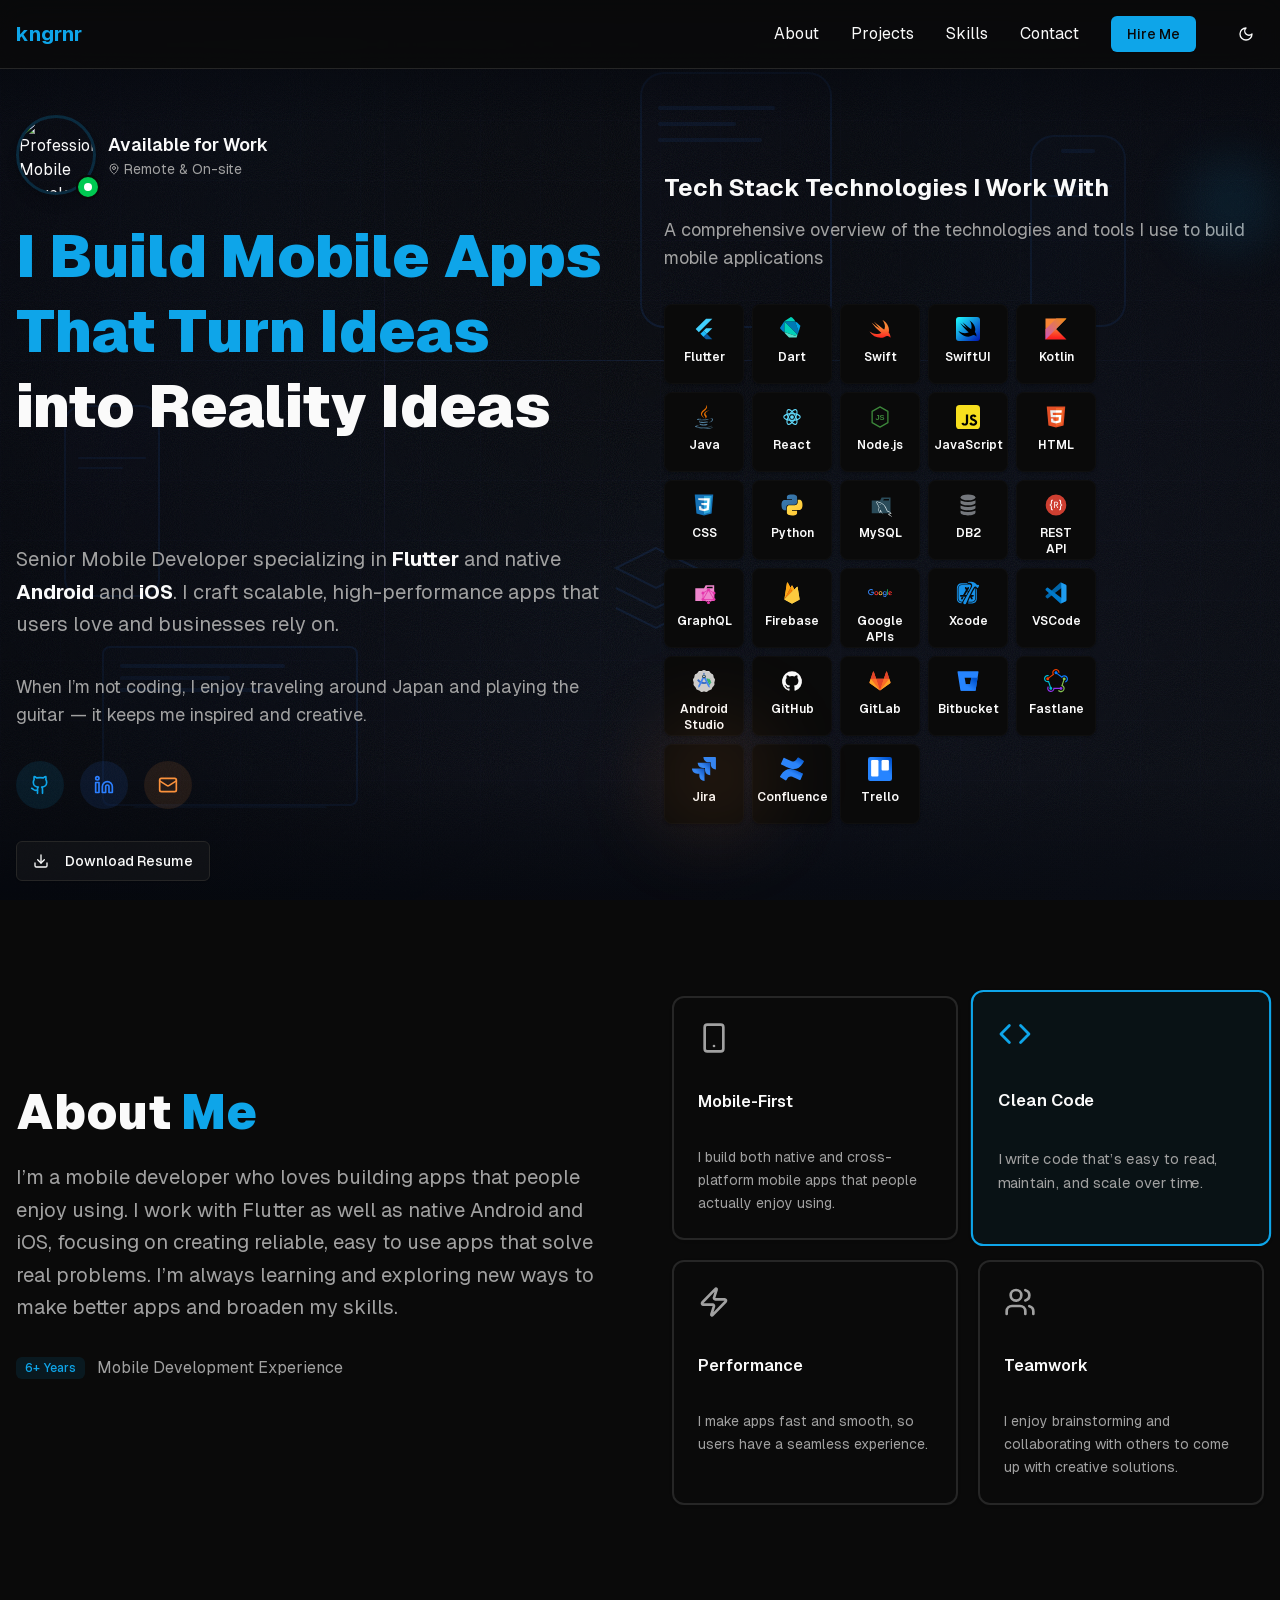
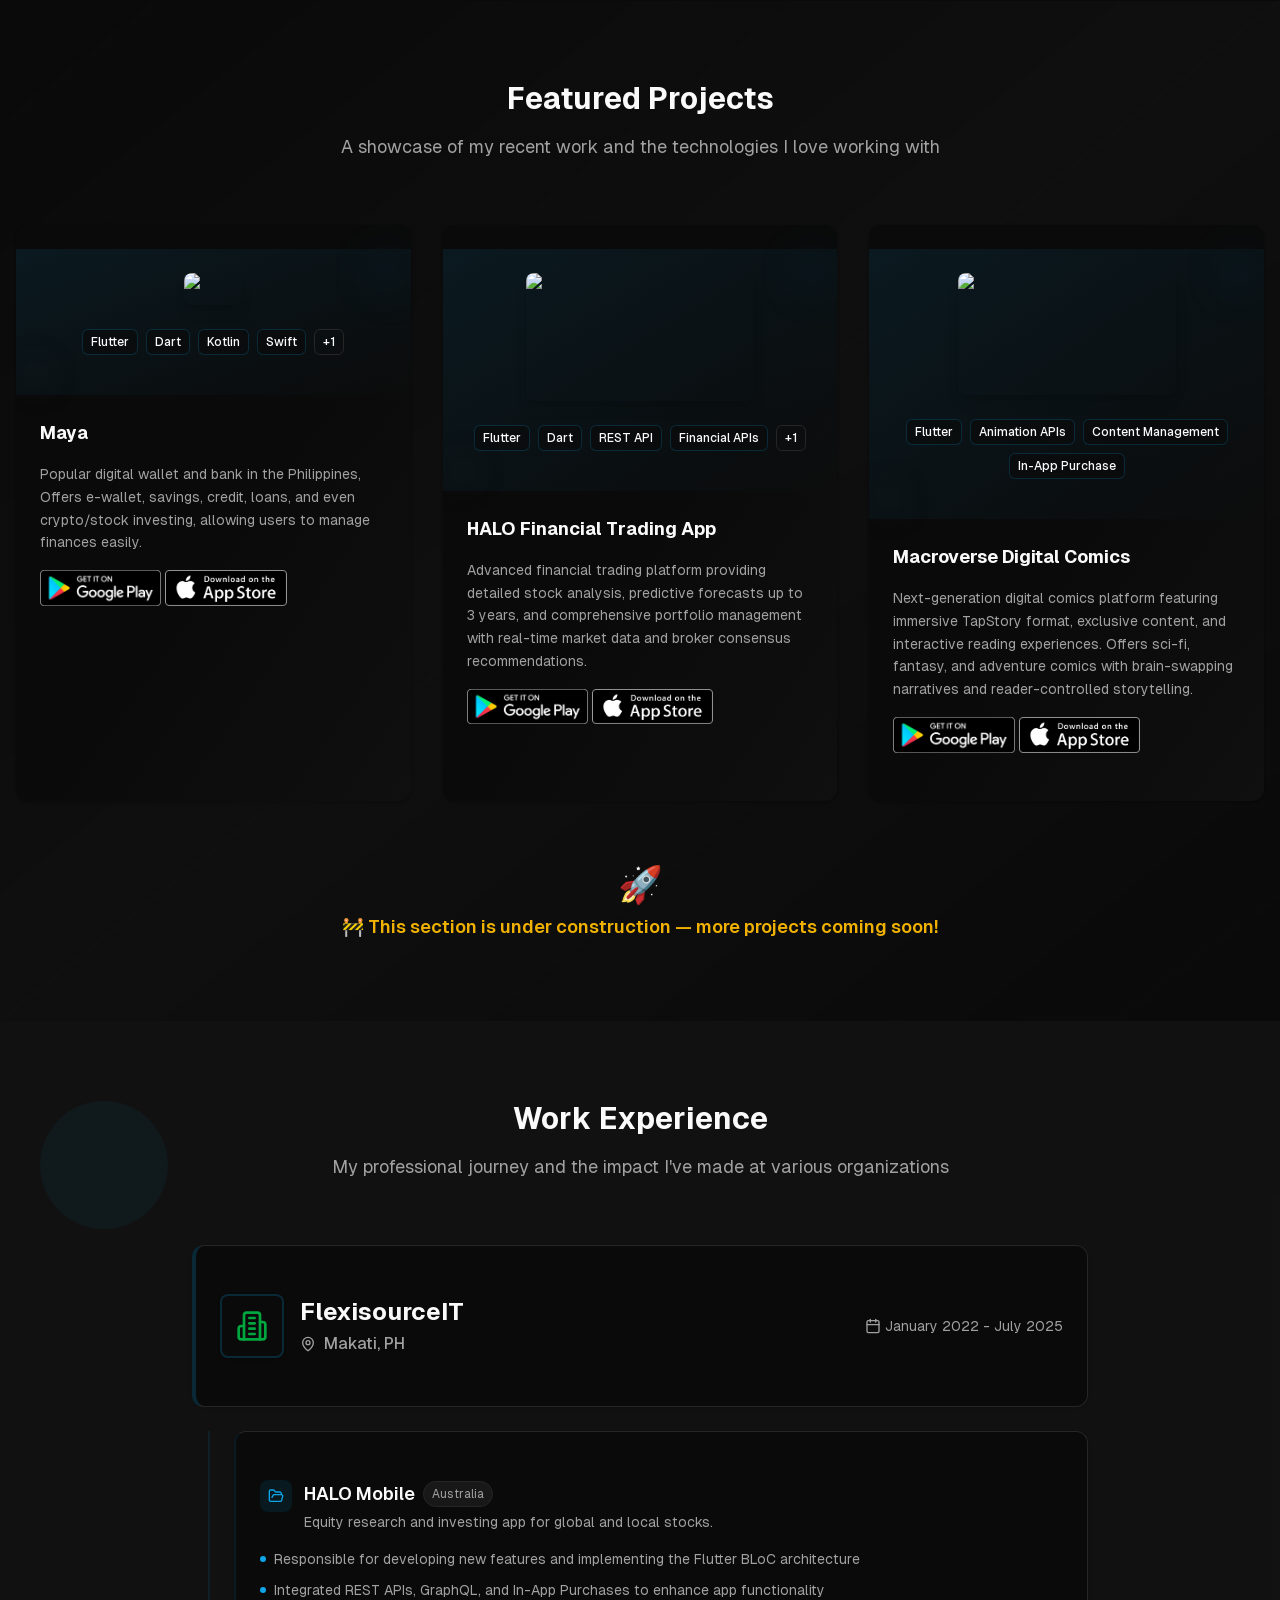
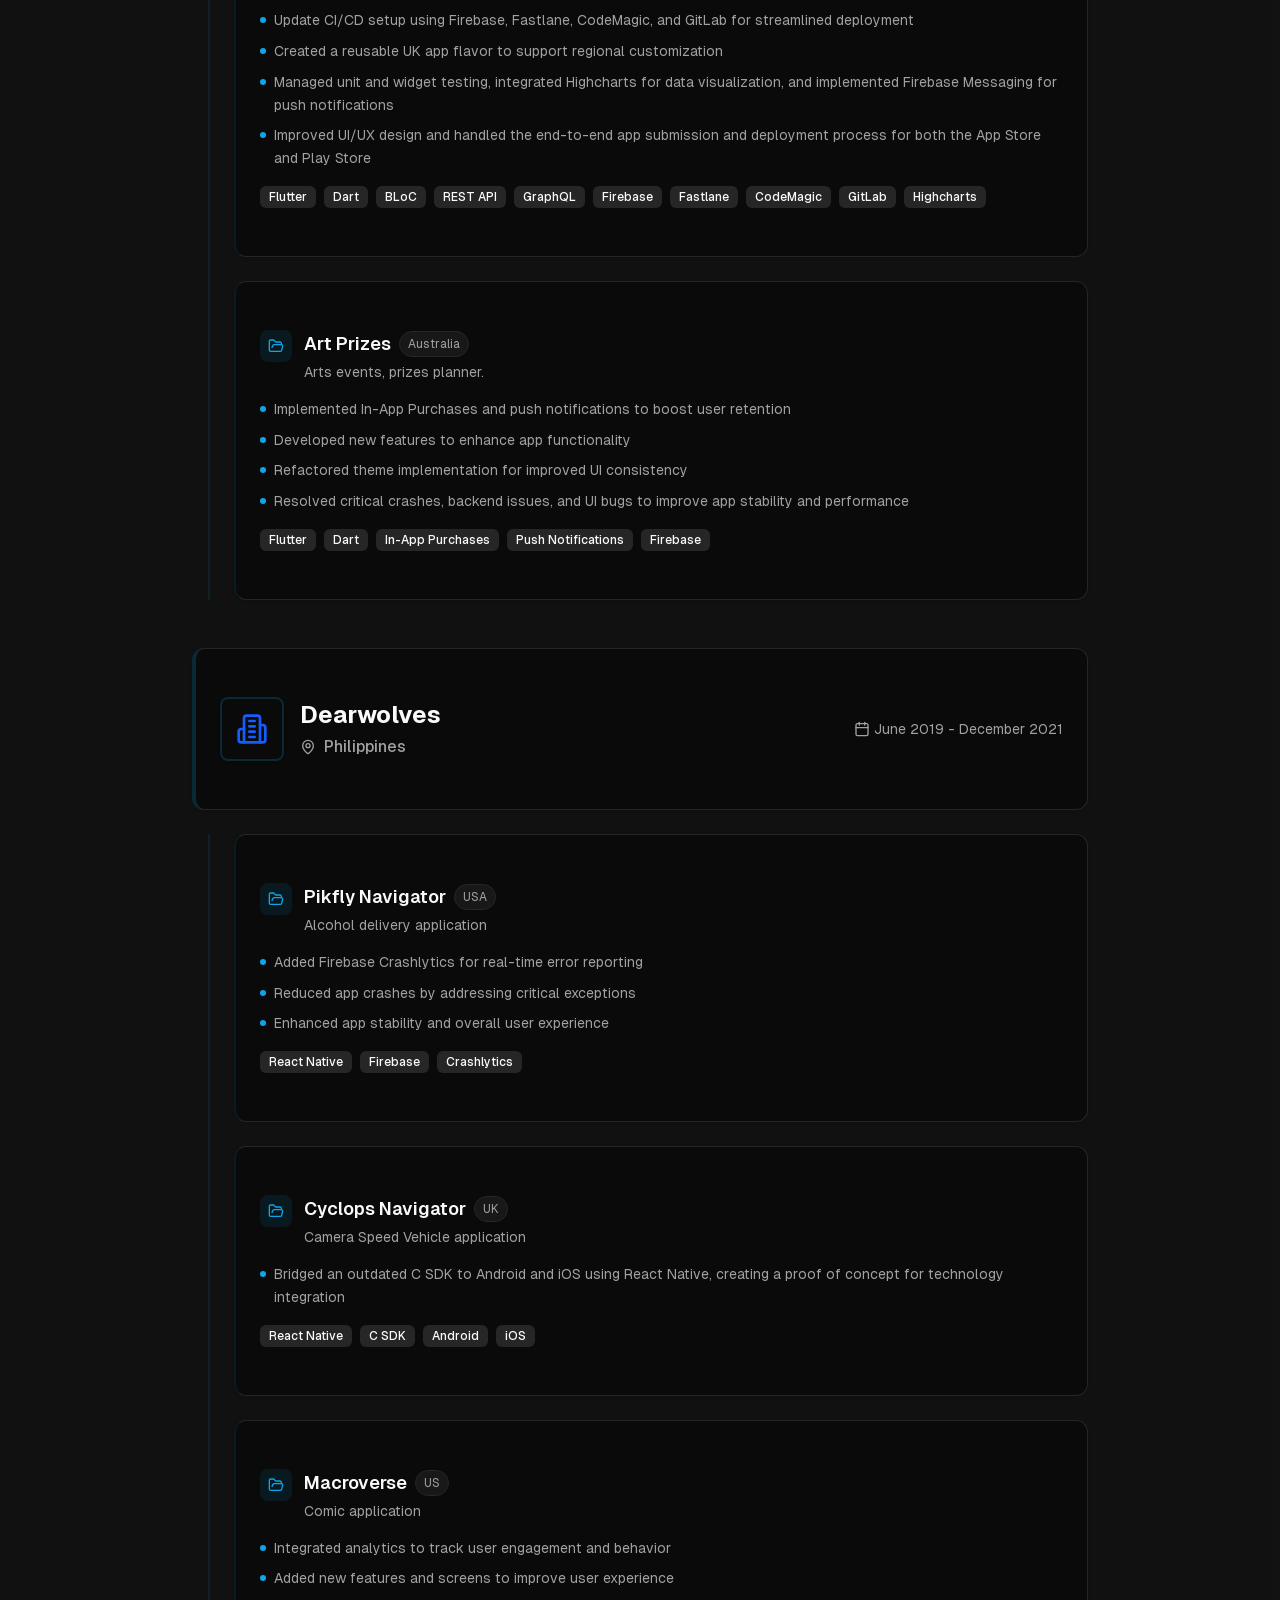
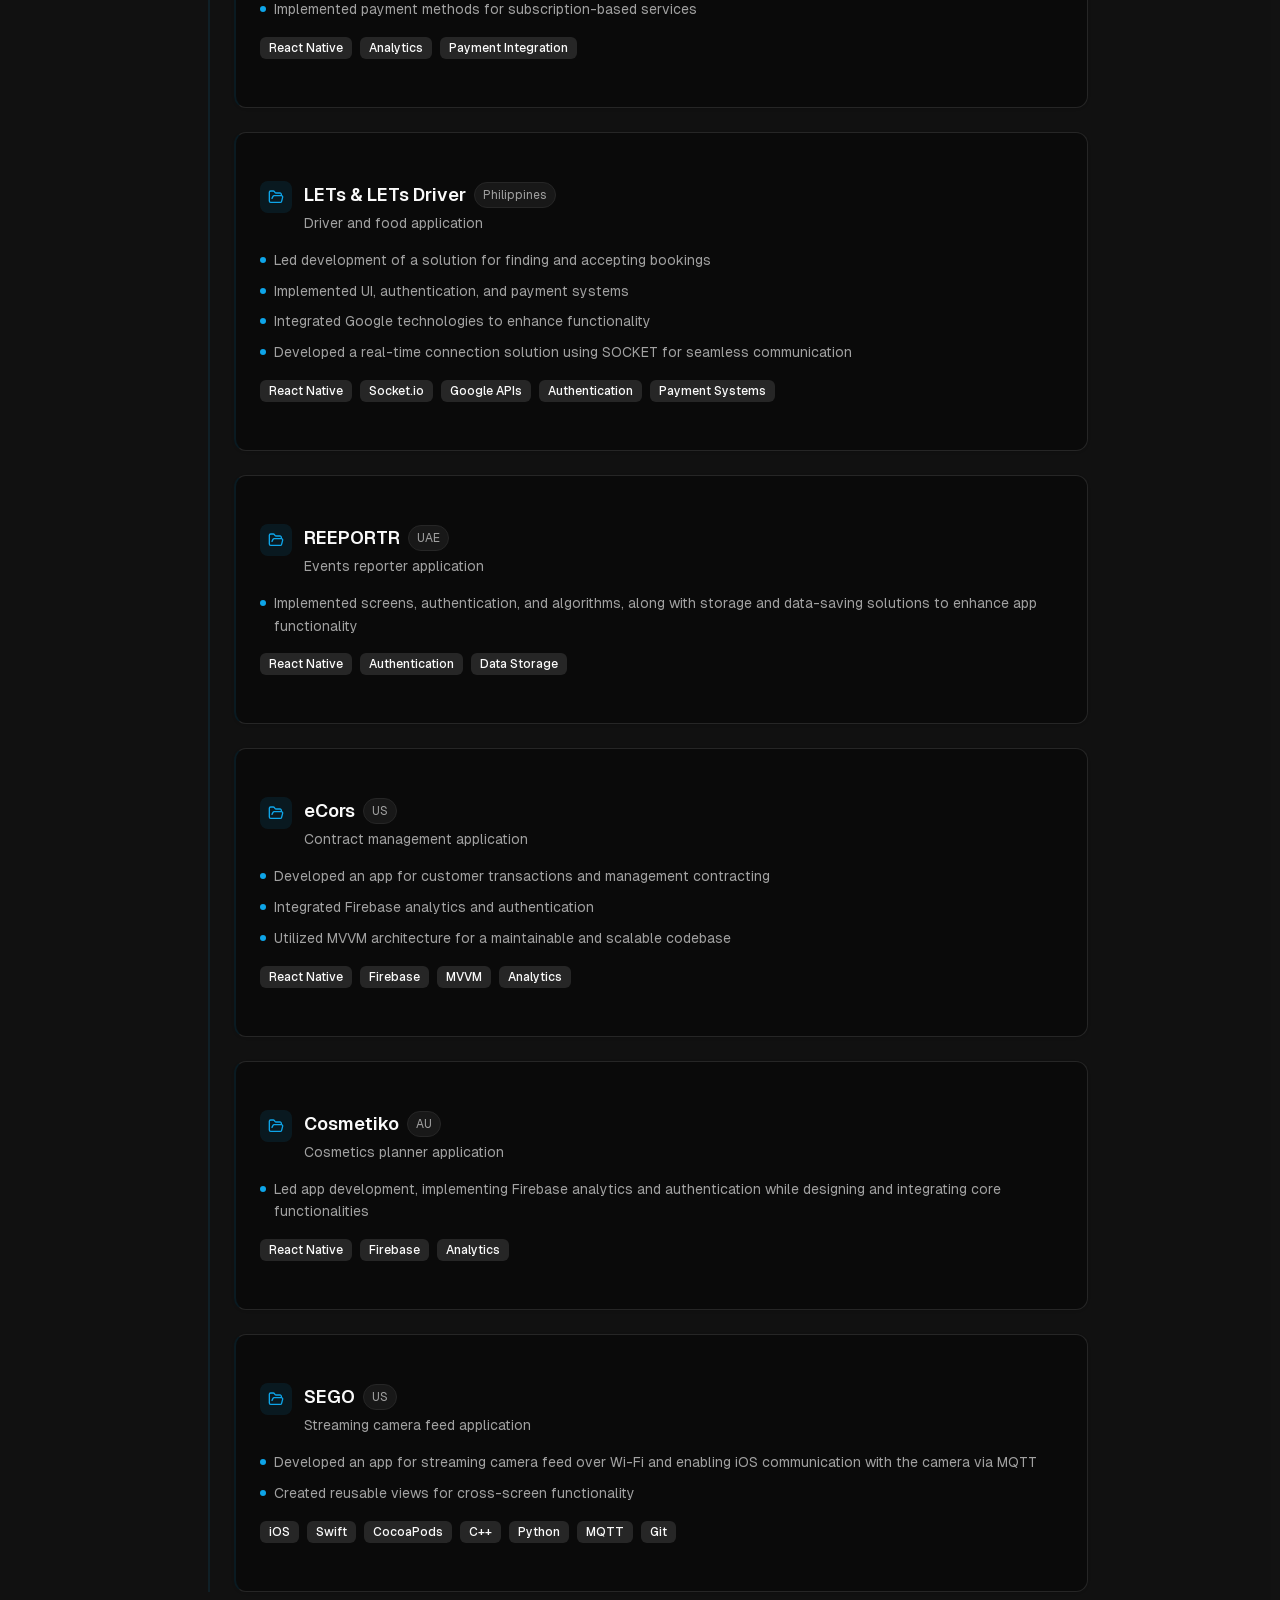
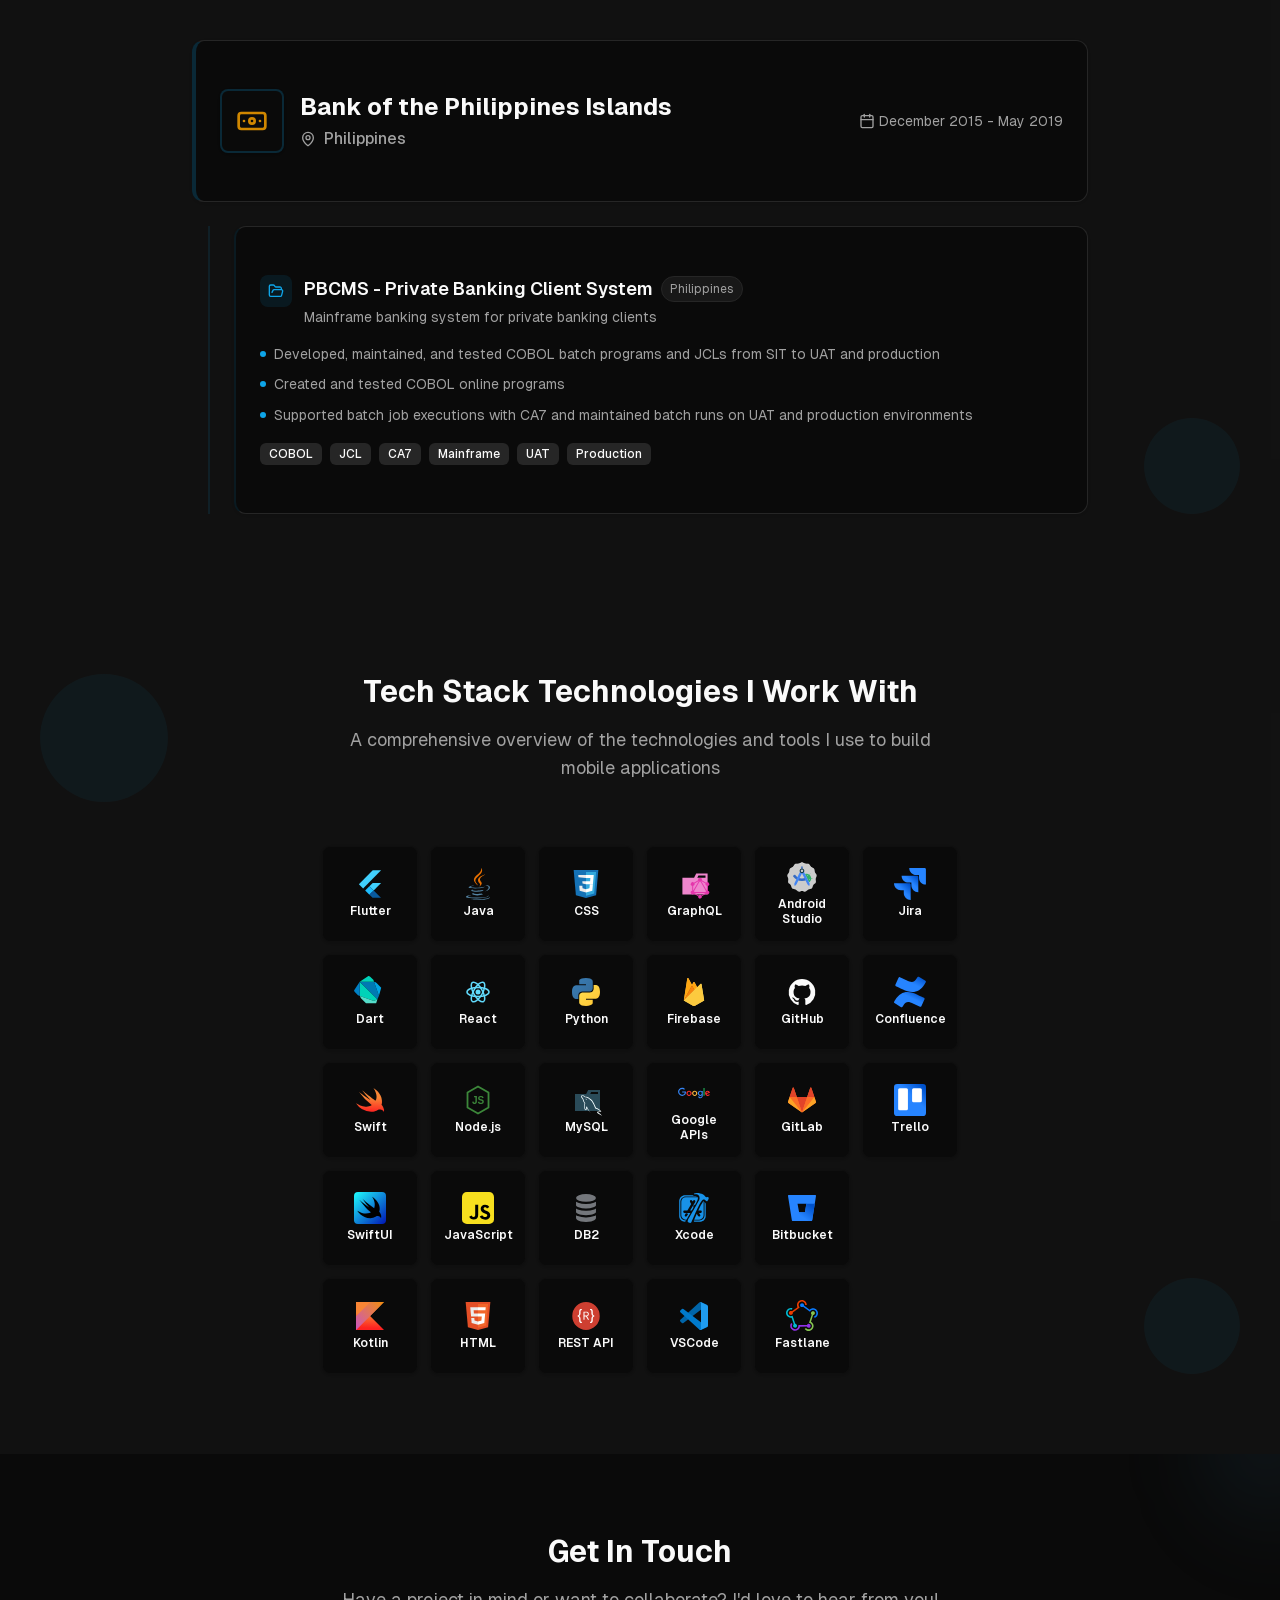
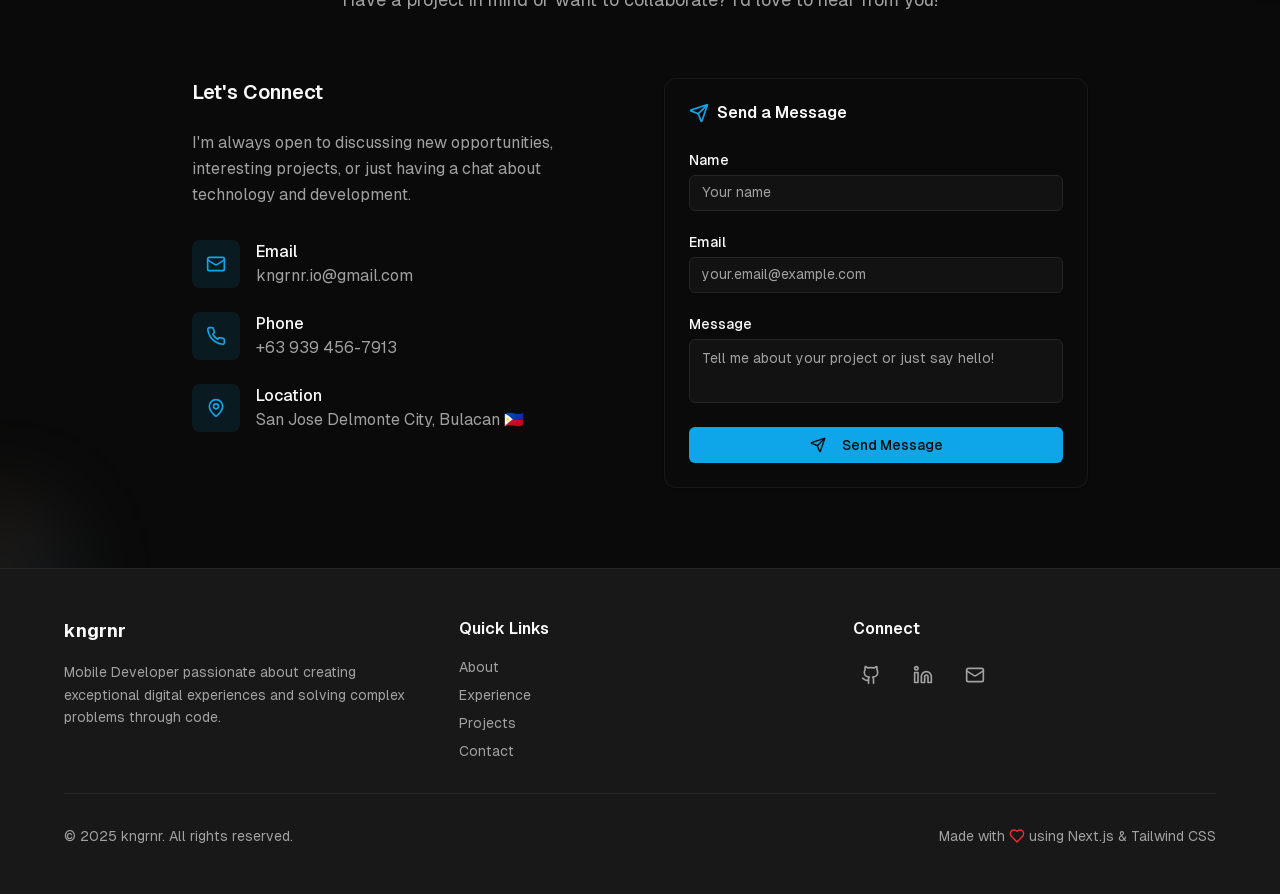
==== index.html @ d69c035c "deploy: b070ccb5dd38dee11ea8c4f3cf2e6f13471d543d" ====
<!DOCTYPE html><html lang="en"><head><meta charSet="utf-8"/><meta name="viewport" content="width=device-width, initial-scale=1"/><link rel="preload" href="/_next/static/media/028c0d39d2e8f589-s.p.woff2" as="font" crossorigin="" type="font/woff2"/><link rel="preload" href="/_next/static/media/5b01f339abf2f1a5.p.woff2" as="font" crossorigin="" type="font/woff2"/><link rel="preload" as="image" href="https://avatars.githubusercontent.com/u/52155751?v=4"/><link rel="preload" as="image" href="/images/playstore.png"/><link rel="preload" as="image" href="/images/appstore.png"/><link rel="stylesheet" href="/_next/static/css/13259dc9ccfa6acd.css" data-precedence="next"/><link rel="stylesheet" href="/_next/static/css/5a1e1aadcba53199.css" data-precedence="next"/><link rel="preload" as="script" fetchPriority="low" href="/_next/static/chunks/webpack-0aa33f5f5e6a6187.js"/><script src="/_next/static/chunks/fd9d1056-ec10134d27c13f3d.js" async=""></script><script src="/_next/static/chunks/117-855454c8ee8acc61.js" async=""></script><script src="/_next/static/chunks/main-app-db6b42072f427d71.js" async=""></script><script src="/_next/static/chunks/91-f22a81a5cd075687.js" async=""></script><script src="/_next/static/chunks/app/page-0b8cfa3a2cbcfc1e.js" async=""></script><script src="/_next/static/chunks/app/layout-e9d7bff6449361c9.js" async=""></script><title>kngrnr | Mobile Developer</title><meta name="description" content="Professional mobile developer specializing in Flutter, iOS, and Android app development. View my portfolio of innovative mobile applications."/><meta name="generator" content="v0.app"/><meta name="next-size-adjust"/><script src="/_next/static/chunks/polyfills-42372ed130431b0a.js" noModule=""></script></head><body class="font-sans __variable_fb8f2c __variable_f910ec"><script>((e,t,r,n,o,a,l,i)=>{let u=document.documentElement,s=["light","dark"];function c(t){(Array.isArray(e)?e:[e]).forEach(e=>{let r="class"===e,n=r&&a?o.map(e=>a[e]||e):o;r?(u.classList.remove(...n),u.classList.add(a&&a[t]?a[t]:t)):u.setAttribute(e,t)}),i&&s.includes(t)&&(u.style.colorScheme=t)}if(n)c(n);else try{let e=localStorage.getItem(t)||r,n=l&&"system"===e?window.matchMedia("(prefers-color-scheme: dark)").matches?"dark":"light":e;c(n)}catch(e){}})("class","theme","dark",null,["light","dark"],null,true,true)</script><!--$--><div class="min-h-screen relative overflow-x-hidden"><div class="relative z-10"><header class="fixed top-0 left-0 right-0 z-50 bg-background/80 backdrop-blur-md border-b border-border"><div class="container mx-auto px-4 py-4"><div class="flex items-center justify-between"><button class="text-xl font-bold text-primary hover:text-primary/80 transition-colors">kngrnr</button><nav class="hidden md:flex items-center space-x-8"><button class="text-foreground hover:text-primary transition-colors">About</button><button class="text-foreground hover:text-primary transition-colors">Projects</button><button class="text-foreground hover:text-primary transition-colors">Skills</button><button class="text-foreground hover:text-primary transition-colors">Contact</button><button data-slot="button" class="inline-flex items-center justify-center gap-2 whitespace-nowrap rounded-md text-sm font-medium transition-all disabled:pointer-events-none disabled:opacity-50 [&amp;_svg]:pointer-events-none [&amp;_svg:not([class*=&#x27;size-&#x27;])]:size-4 shrink-0 [&amp;_svg]:shrink-0 outline-none focus-visible:border-ring focus-visible:ring-ring/50 focus-visible:ring-[3px] aria-invalid:ring-destructive/20 dark:aria-invalid:ring-destructive/40 aria-invalid:border-destructive bg-primary text-primary-foreground shadow-xs hover:bg-primary/90 h-9 px-4 py-2 has-[&gt;svg]:px-3">Hire Me</button><button data-slot="button" class="inline-flex items-center justify-center gap-2 whitespace-nowrap rounded-md text-sm font-medium transition-all disabled:pointer-events-none disabled:opacity-50 [&amp;_svg]:pointer-events-none [&amp;_svg:not([class*=&#x27;size-&#x27;])]:size-4 shrink-0 [&amp;_svg]:shrink-0 outline-none focus-visible:border-ring focus-visible:ring-ring/50 focus-visible:ring-[3px] aria-invalid:ring-destructive/20 dark:aria-invalid:ring-destructive/40 aria-invalid:border-destructive hover:bg-accent hover:text-accent-foreground dark:hover:bg-accent/50 size-9"><svg xmlns="http://www.w3.org/2000/svg" width="24" height="24" viewBox="0 0 24 24" fill="none" stroke="currentColor" stroke-width="2" stroke-linecap="round" stroke-linejoin="round" class="lucide lucide-moon h-[1.2rem] w-[1.2rem]"><path d="M12 3a6 6 0 0 0 9 9 9 9 0 1 1-9-9Z"></path></svg><span class="sr-only">Toggle theme</span></button></nav><div class="md:hidden flex items-center space-x-2"><button data-slot="button" class="inline-flex items-center justify-center gap-2 whitespace-nowrap rounded-md text-sm font-medium transition-all disabled:pointer-events-none disabled:opacity-50 [&amp;_svg]:pointer-events-none [&amp;_svg:not([class*=&#x27;size-&#x27;])]:size-4 shrink-0 [&amp;_svg]:shrink-0 outline-none focus-visible:border-ring focus-visible:ring-ring/50 focus-visible:ring-[3px] aria-invalid:ring-destructive/20 dark:aria-invalid:ring-destructive/40 aria-invalid:border-destructive hover:bg-accent hover:text-accent-foreground dark:hover:bg-accent/50 size-9"><svg xmlns="http://www.w3.org/2000/svg" width="24" height="24" viewBox="0 0 24 24" fill="none" stroke="currentColor" stroke-width="2" stroke-linecap="round" stroke-linejoin="round" class="lucide lucide-moon h-[1.2rem] w-[1.2rem]"><path d="M12 3a6 6 0 0 0 9 9 9 9 0 1 1-9-9Z"></path></svg><span class="sr-only">Toggle theme</span></button><button><svg xmlns="http://www.w3.org/2000/svg" width="24" height="24" viewBox="0 0 24 24" fill="none" stroke="currentColor" stroke-width="2" stroke-linecap="round" stroke-linejoin="round" class="lucide lucide-menu"><line x1="4" x2="20" y1="12" y2="12"></line><line x1="4" x2="20" y1="6" y2="6"></line><line x1="4" x2="20" y1="18" y2="18"></line></svg></button></div></div></div></header><div class="relative"><main class="relative"><section class="relative min-h-screen flex items-center justify-center overflow-hidden bg-gradient-to-br from-background/35 via-background/40 to-muted/20 pt-20 md:pt-24"><div class="absolute inset-0 opacity-[0.02]"><div class="absolute inset-0 bg-[radial-gradient(circle_at_50%_50%,rgba(8,145,178,0.1),transparent_50%)]"></div><div class="absolute inset-0 bg-[linear-gradient(45deg,transparent_48%,rgba(8,145,178,0.02)_49%,rgba(8,145,178,0.02)_51%,transparent_52%)] bg-[length:20px_20px]"></div></div><div class="container mx-auto px-4 relative z-10"><div class="grid lg:grid-cols-2 gap-12 items-center"><div class="transition-all duration-1000 opacity-0 -translate-x-10"><div class="flex items-center gap-3 mb-6"><div class="relative"><img src="https://avatars.githubusercontent.com/u/52155751?v=4" alt="Professional Mobile Developer" class="w-20 h-20 rounded-full border-3 border-primary/20 shadow-lg"/><div class="absolute -bottom-1 -right-1 w-6 h-6 bg-green-500 rounded-full border-2 border-background flex items-center justify-center"><div class="w-2 h-2 bg-white rounded-full animate-pulse"></div></div></div><div><h3 class="font-semibold text-lg">Available for Work</h3><div class="flex items-center gap-1 text-sm text-muted-foreground"><svg xmlns="http://www.w3.org/2000/svg" width="24" height="24" viewBox="0 0 24 24" fill="none" stroke="currentColor" stroke-width="2" stroke-linecap="round" stroke-linejoin="round" class="lucide lucide-map-pin w-3 h-3"><path d="M20 10c0 4.993-5.539 10.193-7.399 11.799a1 1 0 0 1-1.202 0C9.539 20.193 4 14.993 4 10a8 8 0 0 1 16 0"></path><circle cx="12" cy="10" r="3"></circle></svg>Remote &amp; On-site</div></div></div><h1 class="text-4xl md:text-5xl lg:text-6xl font-black mb-6 leading-tight"><span class="text-primary">I Build Mobile Apps That Turn Ideas</span><br/>into Reality Ideas<br/><span class="text-accent [background:linear-gradient(to_right,hsl(var(--primary)),hsl(var(--accent)))] bg-clip-text [-webkit-background-clip:text] [-webkit-text-fill-color:transparent] [&amp;:not(:has(.bg-clip-text))]:text-accent">Experiences</span></h1><p class="text-lg md:text-xl text-muted-foreground mb-8 leading-relaxed">Senior Mobile Developer specializing in<!-- --> <strong class="text-foreground">Flutter</strong> and native<!-- --> <strong class="text-foreground">Android</strong> and<!-- --> <strong class="text-foreground">iOS</strong>. I craft scalable, high-performance apps that users love and businesses rely on.</p><p class="text-lg text-muted-foreground mt-4 mb-8">When I’m not coding, I enjoy traveling around Japan and playing the guitar — it keeps me inspired and creative.</p><div class="flex items-center gap-4 mb-8"><a href="https://github.com/kngrnr" target="_blank" rel="noopener noreferrer" class="flex items-center justify-center w-12 h-12 rounded-full bg-primary/10 hover:bg-primary/20 transition-colors group"><svg xmlns="http://www.w3.org/2000/svg" width="24" height="24" viewBox="0 0 24 24" fill="none" stroke="currentColor" stroke-width="2" stroke-linecap="round" stroke-linejoin="round" class="lucide lucide-github w-5 h-5 text-primary group-hover:scale-110 transition-transform"><path d="M15 22v-4a4.8 4.8 0 0 0-1-3.5c3 0 6-2 6-5.5.08-1.25-.27-2.48-1-3.5.28-1.15.28-2.35 0-3.5 0 0-1 0-3 1.5-2.64-.5-5.36-.5-8 0C6 2 5 2 5 2c-.3 1.15-.3 2.35 0 3.5A5.403 5.403 0 0 0 4 9c0 3.5 3 5.5 6 5.5-.39.49-.68 1.05-.85 1.65-.17.6-.22 1.23-.15 1.85v4"></path><path d="M9 18c-4.51 2-5-2-7-2"></path></svg></a><a href="https://linkedin.com/in/kngrnr" target="_blank" rel="noopener noreferrer" class="flex items-center justify-center w-12 h-12 rounded-full bg-blue-500/10 hover:bg-blue-500/20 transition-colors group"><svg xmlns="http://www.w3.org/2000/svg" width="24" height="24" viewBox="0 0 24 24" fill="none" stroke="currentColor" stroke-width="2" stroke-linecap="round" stroke-linejoin="round" class="lucide lucide-linkedin w-5 h-5 text-blue-500 group-hover:scale-110 transition-transform"><path d="M16 8a6 6 0 0 1 6 6v7h-4v-7a2 2 0 0 0-2-2 2 2 0 0 0-2 2v7h-4v-7a6 6 0 0 1 6-6z"></path><rect width="4" height="12" x="2" y="9"></rect><circle cx="4" cy="4" r="2"></circle></svg></a><a href="mailto:kngrnr.io@gmail.com" class="flex items-center justify-center w-12 h-12 rounded-full bg-accent/10 hover:bg-accent/20 transition-colors group"><svg xmlns="http://www.w3.org/2000/svg" width="24" height="24" viewBox="0 0 24 24" fill="none" stroke="currentColor" stroke-width="2" stroke-linecap="round" stroke-linejoin="round" class="lucide lucide-mail w-5 h-5 text-accent group-hover:scale-110 transition-transform"><rect width="20" height="16" x="2" y="4" rx="2"></rect><path d="m22 7-8.97 5.7a1.94 1.94 0 0 1-2.06 0L2 7"></path></svg></a></div><div class="flex flex-col sm:flex-row gap-4"><button data-slot="button" class="inline-flex items-center justify-center gap-2 whitespace-nowrap text-sm font-medium transition-all disabled:pointer-events-none disabled:opacity-50 [&amp;_svg]:pointer-events-none [&amp;_svg:not([class*=&#x27;size-&#x27;])]:size-4 shrink-0 [&amp;_svg]:shrink-0 outline-none focus-visible:border-ring focus-visible:ring-ring/50 focus-visible:ring-[3px] aria-invalid:ring-destructive/20 dark:aria-invalid:ring-destructive/40 aria-invalid:border-destructive border shadow-xs hover:bg-accent hover:text-accent-foreground dark:bg-input/30 dark:border-input dark:hover:bg-input/50 h-10 rounded-md px-6 has-[&gt;svg]:px-4 group bg-transparent"><svg xmlns="http://www.w3.org/2000/svg" width="24" height="24" viewBox="0 0 24 24" fill="none" stroke="currentColor" stroke-width="2" stroke-linecap="round" stroke-linejoin="round" class="lucide lucide-download mr-2 w-4 h-4"><path d="M21 15v4a2 2 0 0 1-2 2H5a2 2 0 0 1-2-2v-4"></path><polyline points="7 10 12 15 17 10"></polyline><line x1="12" x2="12" y1="15" y2="3"></line></svg>Download Resume</button></div></div><div class="transition-all duration-1000 delay-300 opacity-0 translate-x-10"><div class="relative"><div class="mb-8 text-left"><h3 class="text-2xl font-bold mb-3 hover:text-primary transition-colors cursor-pointer"> Tech Stack Technologies I Work With</h3><p class="text-lg text-muted-foreground hover:text-foreground transition-colors cursor-pointer">A comprehensive overview of the technologies and tools I use to build mobile applications</p></div><div class="flex justify-start mt-8"><div class="inline-grid grid-flow-row auto-cols-max grid-cols-5 gap-2"><div class="flex flex-col items-center text-center"><div class="w-20 h-20 bg-background rounded-lg flex flex-col items-center gap-2 shadow-sm border border-border/20 p-3 hover:scale-105 hover:shadow-md transition-all duration-200 cursor-pointer"><div class="w-6 h-6"><svg width="100%" height="100%" viewBox="0 0 32 32" xmlns="http://www.w3.org/2000/svg" aria-hidden="true"><title>file_type_flutter</title><polyline points="15.383 18.316 18.744 15.042 27.093 15.042 19.697 22.438 15.383 18.316" style="fill:#40d0fd"></polyline><polygon points="4.907 16.125 9.106 20.424 27.093 2.287 18.744 2.287 4.907 16.125" style="fill:#41d0fd;isolation:isolate"></polygon><polygon points="11.176 22.479 15.435 26.675 19.697 22.438 15.383 18.316 11.176 22.479" style="fill:#1fbcfd"></polygon><polygon points="15.435 26.675 19.697 22.438 26.989 29.813 18.593 29.813 15.435 26.675" style="fill:#095a9d"></polygon><polygon points="15.435 26.675 19.406 25.354 18.068 24.057 15.435 26.675" style="fill:#0e5199"></polygon></svg></div><h4 class="font-semibold text-xs text-foreground text-center">Flutter</h4></div></div><div class="flex flex-col items-center text-center"><div class="w-20 h-20 bg-background rounded-lg flex flex-col items-center gap-2 shadow-sm border border-border/20 p-3 hover:scale-105 hover:shadow-md transition-all duration-200 cursor-pointer"><div class="w-6 h-6"><svg width="100%" height="100%" viewBox="0 0 300 300" xmlns="http://www.w3.org/2000/svg" preserveAspectRatio="xMidYMid"><g><path d="M70.534,69.696 L53.988,53.15 L54.058,172.75 L54.256,178.34 C54.338,180.97 54.826,183.938 55.64,187.014 L186.744,233.244 L219.516,218.724 L219.528,218.684 L70.534,69.696" fill="#00D2B8"></path><path d="M55.64,187.014 L55.648,187.022 C55.64,186.968 55.612,186.908 55.612,186.852 C55.612,186.908 55.62,186.96 55.64,187.014 Z M219.516,218.724 L186.744,233.244 L55.648,187.022 C58.152,196.63 63.696,207.43 69.662,213.336 L112.446,255.876 L207.576,256 L219.528,218.684 Z" fill="#55DDCA"></path><path d="M3.034,130.116 C-1.202,134.638 0.902,143.966 7.722,150.838 L37.14,180.5 L55.64,187.014 C54.826,183.938 54.338,180.97 54.256,178.34 L54.058,172.75 L53.988,53.15 L3.034,130.116 Z" fill="#0081C6"></path><path d="M187.82,54.686 C184.744,53.9 181.794,53.414 179.12,53.33 L173.212,53.126 L53.988,53.142 L219.544,218.684 L234.098,185.88 Z" fill="#0079B3"></path><path d="M214.118,68.732 C208.11,62.674 197.452,57.168 187.826,54.692 L234.098,185.88 L255.152,109.92 Z" fill="#00A4E4"></path><path d="M181.338,36.298 L151.684,6.862 C144.826,0.068 135.494,-2.046 130.984,2.178 L53.988,53.142 L173.212,53.126 C179.12,53.33 184.744,53.9 187.82,54.686 Z" fill="#00D2B8"></path></g></svg></div><h4 class="font-semibold text-xs text-foreground text-center">Dart</h4></div></div><div class="flex flex-col items-center text-center"><div class="w-20 h-20 bg-background rounded-lg flex flex-col items-center gap-2 shadow-sm border border-border/20 p-3 hover:scale-105 hover:shadow-md transition-all duration-200 cursor-pointer"><div class="w-6 h-6"><svg width="100%" height="100%" viewBox="0 0 32 32" xmlns="http://www.w3.org/2000/svg" xmlns:xlink="http://www.w3.org/1999/xlink" aria-hidden="true"><defs><linearGradient id="a" x1="-134.494" y1="-171.82" x2="-134.497" y2="-171.89" gradientTransform="matrix(240 0 0 -205.6 32295 -35312.585)" gradientUnits="userSpaceOnUse"><stop offset="0" stop-color="#f88535"></stop><stop offset="1" stop-color="#fd2221"></stop></linearGradient></defs><title>file_type_swift</title><path d="M19.422,4.007s6.217,3.554,7.844,9.2c1.466,5.1.292,7.534.292,7.534a8.915,8.915,0,0,1,1.742,2.8,4.825,4.825,0,0,1,.29,4.453s-.1-2.08-3.2-2.511c-2.841-.4-3.874,2.366-9.3,2.232A18.435,18.435,0,0,1,2,19.354C4.651,20.8,8.124,23.045,12.449,22.7s5.228-1.674,5.228-1.674A66.9,66.9,0,0,1,4.891,7.643c3.4,2.845,11.822,8.507,11.626,8.363A75.826,75.826,0,0,1,8.092,6.24S20.728,16.629,21.745,16.563c.418-.861,2.579-5.318-2.324-12.557Z" style="fill:url(#a)"></path></svg></div><h4 class="font-semibold text-xs text-foreground text-center">Swift</h4></div></div><div class="flex flex-col items-center text-center"><div class="w-20 h-20 bg-background rounded-lg flex flex-col items-center gap-2 shadow-sm border border-border/20 p-3 hover:scale-105 hover:shadow-md transition-all duration-200 cursor-pointer"><div class="w-6 h-6"><svg width="100%" height="100%" viewBox="0 0 256 256" xmlns="http://www.w3.org/2000/svg" preserveAspectRatio="xMidYMid" aria-hidden="true"><defs><linearGradient id="bgGradient" x1="100%" y1="100%" x2="0%" y2="0%"><stop offset="0%" stop-color="#0015b5"></stop><stop offset="100%" stop-color="#1ffefe"></stop></linearGradient></defs><rect width="256" height="256" rx="32" ry="32" fill="url(#bgGradient)"></rect><path fill="#000000" d="M144.7,38c84.4,57.4,57.1,120.7,57.1,120.7s24,27.1,14.3,50.8c0,0-9.9-16.6-26.5-16.6c-16,0-25.4,16.6-57.6,16.6 c-71.7,0-105.6-59.9-105.6-59.9C91,192.1,135.1,162,135.1,162c-29.1-16.9-91-97.7-91-97.7c53.9,45.9,77.2,58,77.2,58 c-13.9-11.5-52.9-67.7-52.9-67.7c31.2,31.6,93.2,75.7,93.2,75.7C179.2,81.5,144.7,38,144.7,38z"></path></svg></div><h4 class="font-semibold text-xs text-foreground text-center">SwiftUI</h4></div></div><div class="flex flex-col items-center text-center"><div class="w-20 h-20 bg-background rounded-lg flex flex-col items-center gap-2 shadow-sm border border-border/20 p-3 hover:scale-105 hover:shadow-md transition-all duration-200 cursor-pointer"><div class="w-6 h-6"><svg width="100%" height="100%" viewBox="0 0 32 32" xmlns="http://www.w3.org/2000/svg" xmlns:xlink="http://www.w3.org/1999/xlink" aria-hidden="true"><defs><linearGradient id="a" x1="73.714" y1="910.226" x2="105.452" y2="878.134" gradientTransform="translate(-64.139 -782.556) scale(0.893)" gradientUnits="userSpaceOnUse"><stop offset="0" stop-color="#0296d8"></stop><stop offset="1" stop-color="#8371d9"></stop></linearGradient><linearGradient id="b" x1="69.813" y1="905.226" x2="102.279" y2="875.745" gradientTransform="translate(-64.139 -782.556) scale(0.893)" gradientUnits="userSpaceOnUse"><stop offset="0" stop-color="#cb55c0"></stop><stop offset="1" stop-color="#f28e0e"></stop></linearGradient></defs><title>file_type_kotlin</title><path d="M2,2V30H30v-.047l-6.95-7L16.1,15.946l6.95-7.012L29.938,2Z" style="fill:url(#a)"></path><path d="M16.318,2,2,16.318V30h.124L16.132,15.992l-.031-.031L23.05,8.95,29.938,2Z" style="fill:url(#b)"></path></svg></div><h4 class="font-semibold text-xs text-foreground text-center">Kotlin</h4></div></div><div class="flex flex-col items-center text-center"><div class="w-20 h-20 bg-background rounded-lg flex flex-col items-center gap-2 shadow-sm border border-border/20 p-3 hover:scale-105 hover:shadow-md transition-all duration-200 cursor-pointer"><div class="w-6 h-6"><svg width="100%" height="100%" viewBox="0 0 32 32" fill="none" xmlns="http://www.w3.org/2000/svg"><path d="M16.0497 8.44062C22.6378 3.32607 19.2566 0 19.2566 0C19.7598 5.28738 13.813 6.53583 12.2189 10.1692C11.1312 12.6485 12.9638 14.8193 16.0475 17.5554C15.7749 16.9494 15.3544 16.3606 14.9288 15.7645C13.4769 13.7313 11.9645 11.6132 16.0497 8.44062Z" fill="#E76F00"></path><path d="M17.1015 18.677C17.1015 18.677 19.0835 17.0779 17.5139 15.3008C12.1931 9.27186 23.3333 6.53583 23.3333 6.53583C16.5317 9.8125 17.5471 11.7574 19.2567 14.1202C21.0871 16.6538 17.1015 18.677 17.1015 18.677Z" fill="#E76F00"></path><path d="M22.937 23.4456C29.0423 20.3258 26.2195 17.3278 24.2492 17.7317C23.7662 17.8305 23.5509 17.9162 23.5509 17.9162C23.5509 17.9162 23.7302 17.64 24.0726 17.5204C27.9705 16.1729 30.9682 21.4949 22.8143 23.6028C22.8143 23.6029 22.9088 23.5198 22.937 23.4456Z" fill="#5382A1"></path><path d="M10.233 19.4969C6.41312 18.9953 12.3275 17.6139 12.3275 17.6139C12.3275 17.6139 10.0307 17.4616 7.20592 18.8043C3.86577 20.3932 15.4681 21.1158 21.474 19.5625C22.0984 19.1432 22.9614 18.7798 22.9614 18.7798C22.9614 18.7798 20.5037 19.2114 18.0561 19.4145C15.0612 19.6612 11.8459 19.7093 10.233 19.4969Z" fill="#5382A1"></path><path d="M11.6864 22.4758C9.55624 22.2592 10.951 21.2439 10.951 21.2439C5.43898 23.0429 14.0178 25.083 21.7199 22.8682C20.9012 22.5844 20.3806 22.0653 20.3806 22.0653C16.6163 22.7781 14.441 22.7553 11.6864 22.4758Z" fill="#5382A1"></path><path d="M12.6145 25.6991C10.486 25.4585 11.7295 24.7474 11.7295 24.7474C6.72594 26.1222 14.7729 28.9625 21.1433 26.2777C20.0999 25.8787 19.3528 25.4181 19.3528 25.4181C16.5111 25.9469 15.1931 25.9884 12.6145 25.6991Z" fill="#5382A1"></path><path d="M25.9387 27.3388C25.9387 27.3388 26.8589 28.0844 24.9252 28.6612C21.2481 29.7566 9.62093 30.0874 6.39094 28.7049C5.22984 28.2082 7.40723 27.5189 8.09215 27.3742C8.80646 27.2219 9.21466 27.2503 9.21466 27.2503C7.9234 26.3558 0.868489 29.0067 5.63111 29.7659C18.6195 31.8372 29.3077 28.8331 25.9387 27.3388Z" fill="#5382A1"></path><path d="M28 28.9679C27.7869 31.6947 18.7877 32.2683 12.9274 31.8994C9.10432 31.6583 8.33812 31.0558 8.32691 31.047C11.9859 31.6402 18.1549 31.7482 23.1568 30.8225C27.5903 30.0016 28 28.9679 28 28.9679Z" fill="#5382A1"></path></svg></div><h4 class="font-semibold text-xs text-foreground text-center">Java</h4></div></div><div class="flex flex-col items-center text-center"><div class="w-20 h-20 bg-background rounded-lg flex flex-col items-center gap-2 shadow-sm border border-border/20 p-3 hover:scale-105 hover:shadow-md transition-all duration-200 cursor-pointer"><div class="w-6 h-6"><svg width="100%" height="100%" viewBox="0 0 32 32" xmlns="http://www.w3.org/2000/svg"><circle cx="16" cy="16" r="2.5" fill="#61DAFB"></circle><ellipse cx="16" cy="16" rx="11" ry="4.5" fill="none" stroke="#61DAFB" stroke-width="1.5"></ellipse><ellipse cx="16" cy="16" rx="11" ry="4.5" fill="none" stroke="#61DAFB" stroke-width="1.5" transform="rotate(60 16 16)"></ellipse><ellipse cx="16" cy="16" rx="11" ry="4.5" fill="none" stroke="#61DAFB" stroke-width="1.5" transform="rotate(120 16 16)"></ellipse></svg></div><h4 class="font-semibold text-xs text-foreground text-center">React</h4></div></div><div class="flex flex-col items-center text-center"><div class="w-20 h-20 bg-background rounded-lg flex flex-col items-center gap-2 shadow-sm border border-border/20 p-3 hover:scale-105 hover:shadow-md transition-all duration-200 cursor-pointer"><div class="w-6 h-6"><svg width="100%" height="100%" viewBox="0 0 32 32" xmlns="http://www.w3.org/2000/svg" fill="none"><path d="M16 2.5l10.5 6v15l-10.5 6-10.5-6v-15L16 2.5z" stroke="#3C873A" stroke-width="1.8" stroke-linejoin="round"></path><text x="16" y="20" text-anchor="middle" font-size="10" font-weight="700" fill="#3C873A" font-family="Arial, Helvetica, sans-serif">JS</text></svg></div><h4 class="font-semibold text-xs text-foreground text-center">Node.js</h4></div></div><div class="flex flex-col items-center text-center"><div class="w-20 h-20 bg-background rounded-lg flex flex-col items-center gap-2 shadow-sm border border-border/20 p-3 hover:scale-105 hover:shadow-md transition-all duration-200 cursor-pointer"><div class="w-6 h-6"><svg width="100%" height="100%" viewBox="0 0 512 512" xmlns="http://www.w3.org/2000/svg" aria-label="JavaScript" role="img"><rect width="512" height="512" rx="15%" fill="#f7df1e"></rect><path d="M324 370c10 17 24 29 47 29c20 0 33-10 33-24c0-16-13-22-35-32l-12-5c-35-15-58-33-58-72c0-36 27-64 70-64c31 0 53 11 68 39l-37 24c-8-15-17-21-31-21c-14 0-23 9-23 21c0 14 9 20 30 29l12 5c41 18 64 35 64 76c0 43-34 67-80 67c-45 0-74-21-88-49zm-170 4c8 13 14 25 31 25c16 0 26-6 26-30V203h48v164c0 50-29 72-72 72c-39 0-61-20-72-44z" fill="#000000"></path></svg></div><h4 class="font-semibold text-xs text-foreground text-center">JavaScript</h4></div></div><div class="flex flex-col items-center text-center"><div class="w-20 h-20 bg-background rounded-lg flex flex-col items-center gap-2 shadow-sm border border-border/20 p-3 hover:scale-105 hover:shadow-md transition-all duration-200 cursor-pointer"><div class="w-6 h-6"><svg width="100%" height="100%" viewBox="0 0 32 32" xmlns="http://www.w3.org/2000/svg"><polygon points="5.902 27.201 3.655 2 28.345 2 26.095 27.197 15.985 30 5.902 27.201" fill="#e44f26"></polygon><polygon points="16 27.858 24.17 25.593 26.092 4.061 16 4.061 16 27.858" fill="#f1662a"></polygon><polygon points="16 13.407 11.91 13.407 11.628 10.242 16 10.242 16 7.151 15.989 7.151 8.25 7.151 8.324 7.981 9.083 16.498 16 16.498 16 13.407" fill="#ebebeb"></polygon><polygon points="16 21.434 15.986 21.438 12.544 20.509 12.324 18.044 10.651 18.044 9.221 18.044 9.654 22.896 15.986 24.654 16 24.65 16 21.434" fill="#ebebeb"></polygon><polygon points="15.989 13.407 15.989 16.498 19.795 16.498 19.437 20.507 15.989 21.437 15.989 24.653 22.326 22.896 22.372 22.374 23.098 14.237 23.174 13.407 22.341 13.407 15.989 13.407" fill="#fff"></polygon><polygon points="15.989 7.151 15.989 9.071 15.989 10.242 23.455 10.242 23.517 9.548 23.658 7.981 23.732 7.151 15.989 7.151" fill="#fff"></polygon></svg></div><h4 class="font-semibold text-xs text-foreground text-center">HTML</h4></div></div><div class="flex flex-col items-center text-center"><div class="w-20 h-20 bg-background rounded-lg flex flex-col items-center gap-2 shadow-sm border border-border/20 p-3 hover:scale-105 hover:shadow-md transition-all duration-200 cursor-pointer"><div class="w-6 h-6"><svg width="100%" height="100%" viewBox="0 0 32 32" xmlns="http://www.w3.org/2000/svg"><polygon points="5.902 27.201 3.656 2 28.344 2 26.095 27.197 15.985 30 5.902 27.201" fill="#1572b6"></polygon><polygon points="16 27.858 24.17 25.593 26.092 4.061 16 4.061 16 27.858" fill="#33a9dc"></polygon><polygon points="16 13.191 20.09 13.191 20.372 10.026 16 10.026 16 6.935 16.011 6.935 23.75 6.935 23.676 7.764 22.917 16.282 16 16.282 16 13.191" fill="#fff"></polygon><polygon points="16.019 21.218 16.005 21.222 12.563 20.292 12.343 17.827 10.67 17.827 9.24 17.827 9.673 22.68 16.004 24.438 16.019 24.434 16.019 21.218" fill="#ebebeb"></polygon><polygon points="19.827 16.151 19.455 20.29 16.008 21.22 16.008 24.436 22.344 22.68 22.391 22.158 22.928 16.151 19.827 16.151" fill="#fff"></polygon><polygon points="16.011 6.935 16.011 8.855 16.011 10.026 8.483 9.331 8.342 7.764 8.268 6.935 16.011 6.935" fill="#ebebeb"></polygon><polygon points="16 13.191 16 15.111 16 16.274 12.539 15.587 12.399 14.02 12.325 13.191 16 13.191" fill="#ebebeb"></polygon></svg></div><h4 class="font-semibold text-xs text-foreground text-center">CSS</h4></div></div><div class="flex flex-col items-center text-center"><div class="w-20 h-20 bg-background rounded-lg flex flex-col items-center gap-2 shadow-sm border border-border/20 p-3 hover:scale-105 hover:shadow-md transition-all duration-200 cursor-pointer"><div class="w-6 h-6"><svg width="100%" height="100%" viewBox="0 0 32 32" xmlns="http://www.w3.org/2000/svg"><defs><linearGradient id="gradA" x1="0%" y1="0%" x2="100%" y2="100%"><stop offset="0%" stop-color="#387eb8"></stop><stop offset="100%" stop-color="#366994"></stop></linearGradient><linearGradient id="gradB" x1="0%" y1="0%" x2="100%" y2="100%"><stop offset="0%" stop-color="#ffe052"></stop><stop offset="100%" stop-color="#ffc331"></stop></linearGradient></defs><path d="M15.885,2.1c-7.1,0-6.651,3.07-6.651,3.07V8.36h6.752v1H6.545S2,8.8,2,16.005s4.013,6.912,4.013,6.912H8.33V19.556s-.13-4.013,3.9-4.013h6.762s3.772.06,3.772-3.652V5.8s.572-3.712-6.842-3.712Z" fill="url(#gradA)"></path><path d="M16.085,29.91c7.1,0,6.651-3.08,6.651-3.08V23.65H15.985v-1h9.47S30,23.158,30,15.995s-4.013-6.912-4.013-6.912H23.64V12.4s.13,4.013-3.9,4.013H12.975S9.2,16.356,9.2,20.068V26.2s-.572,3.712,6.842,3.712Z" fill="url(#gradB)"></path></svg></div><h4 class="font-semibold text-xs text-foreground text-center">Python</h4></div></div><div class="flex flex-col items-center text-center"><div class="w-20 h-20 bg-background rounded-lg flex flex-col items-center gap-2 shadow-sm border border-border/20 p-3 hover:scale-105 hover:shadow-md transition-all duration-200 cursor-pointer"><div class="w-6 h-6"><svg width="100%" height="100%" viewBox="0 0 32 32" xmlns="http://www.w3.org/2000/svg"><path d="M27.917,6H18.143l-2,4H5V27H30V6ZM28,10H20.19l1.048-2H28Z" fill="#2a4b59"></path><path d="M16.018,14.715a2.267,2.267,0,0,0-.591.072v.029h.028a4.784,4.784,0,0,0,.461.591c.116.231.217.46.332.691l.028-.029a.81.81,0,0,0,.3-.721,3.194,3.194,0,0,1-.173-.3c-.086-.144-.274-.216-.39-.331" fill="#ffffff" fill-rule="evenodd"></path><path d="M30.328,27.286a6.676,6.676,0,0,0-2.8.4c-.216.086-.562.086-.591.36.116.115.13.3.232.462a3.376,3.376,0,0,0,.749.879c.3.231.605.46.923.662.562.347,1.2.548,1.743.894.318.2.634.461.953.678.158.115.258.3.46.374v-.044a2.918,2.918,0,0,0-.22-.462c-.144-.143-.288-.274-.433-.417a6.878,6.878,0,0,0-1.5-1.455c-.462-.318-1.471-.75-1.658-1.282l-.029-.029a5.843,5.843,0,0,0,1-.232c.489-.129.936-.1,1.441-.229.231-.058.649-.2.649-.2V27.42c-.258-.256-.442-.6-.713-.841a19.049,19.049,0,0,0-2.352-1.753c-.443-.285-1.013-.47-1.483-.713-.17-.086-.455-.128-.555-.271a5.714,5.714,0,0,1-.585-1.1c-.413-.783-.813-1.652-1.169-2.48a15.136,15.136,0,0,0-.727-1.625,14.371,14.371,0,0,0-5.517-5.331,6.818,6.818,0,0,0-1.824-.585c-.357-.015-.713-.043-1.069-.057a5.792,5.792,0,0,1-.656-.5c-.813-.513-2.907-1.625-3.506-.157-.385.927.57,1.839.9,2.31a6.683,6.683,0,0,1,.726,1.069c.1.242.128.5.229.756a17.035,17.035,0,0,0,.741,1.911,6.726,6.726,0,0,0,.527.883c.115.158.314.228.357.486a4.086,4.086,0,0,0-.328,1.069,6.276,6.276,0,0,0,.414,4.789c.228.356.77,1.141,1.5.841.641-.256.5-1.069.684-1.781.043-.172.014-.285.1-.4v.14s.364.8.544,1.209a8.152,8.152,0,0,0,1.8,1.951,2.634,2.634,0,0,1,.663.875v.258h.322a.8.8,0,0,0-.319-.593,7.1,7.1,0,0,1-.722-.874,18.765,18.765,0,0,1-1.555-2.651c-.223-.453-.417-.947-.6-1.4-.083-.174-.083-.437-.222-.524a5.458,5.458,0,0,0-.666.989,8.569,8.569,0,0,0-.389,2.2c-.055.015-.028,0-.055.029-.444-.116-.6-.6-.764-1a6.6,6.6,0,0,1-.125-3.89c.1-.3.515-1.267.347-1.558-.084-.278-.361-.437-.514-.656a5.881,5.881,0,0,1-.5-.932c-.333-.815-.5-1.719-.861-2.534a7.844,7.844,0,0,0-.694-1.122,7.236,7.236,0,0,1-.764-1.136.707.707,0,0,1-.056-.6.227.227,0,0,1,.2-.19c.18-.16.694.043.874.131a6.924,6.924,0,0,1,1.374.728c.2.146.652.516.652.516h.135c.461.1.981.028,1.413.158a9.189,9.189,0,0,1,2.075.994,12.786,12.786,0,0,1,4.5,4.93c.173.331.246.634.4.979.3.708.678,1.429.98,2.12a9.482,9.482,0,0,0,1.024,1.932c.216.3,1.081.461,1.47.62a10.54,10.54,0,0,1,1,.4c.49.3.979.649,1.441.981.23.173.951.533.994.822" fill="#f3fdff" fill-rule="evenodd"></path></svg></div><h4 class="font-semibold text-xs text-foreground text-center">MySQL</h4></div></div><div class="flex flex-col items-center text-center"><div class="w-20 h-20 bg-background rounded-lg flex flex-col items-center gap-2 shadow-sm border border-border/20 p-3 hover:scale-105 hover:shadow-md transition-all duration-200 cursor-pointer"><div class="w-6 h-6"><svg width="100%" height="100%" viewBox="0 0 32 32" xmlns="http://www.w3.org/2000/svg"><path d="M8.562,15.256A21.159,21.159,0,0,0,16,16.449a21.159,21.159,0,0,0,7.438-1.194c1.864-.727,2.525-1.535,2.525-2V9.7a10.357,10.357,0,0,1-2.084,1.076A22.293,22.293,0,0,1,16,12.078a22.36,22.36,0,0,1-7.879-1.3A10.28,10.28,0,0,1,6.037,9.7v3.55C6.037,13.724,6.7,14.528,8.562,15.256Z" fill="#74777c"></path><path d="M8.562,21.961a15.611,15.611,0,0,0,2.6.741A24.9,24.9,0,0,0,16,23.155a24.9,24.9,0,0,0,4.838-.452,15.614,15.614,0,0,0,2.6-.741c1.864-.727,2.525-1.535,2.525-2v-3.39a10.706,10.706,0,0,1-1.692.825A23.49,23.49,0,0,1,16,18.74a23.49,23.49,0,0,1-8.271-1.348,10.829,10.829,0,0,1-1.692-.825V19.96C6.037,20.426,6.7,21.231,8.562,21.961Z" fill="#74777c"></path><path d="M16,30c5.5,0,9.963-1.744,9.963-3.894V23.269a10.5,10.5,0,0,1-1.535.762l-.157.063A23.487,23.487,0,0,1,16,25.445a23.422,23.422,0,0,1-8.271-1.351c-.054-.02-.106-.043-.157-.063a10.5,10.5,0,0,1-1.535-.762v2.837C6.037,28.256,10.5,30,16,30Z" fill="#74777c"></path><ellipse cx="16" cy="5.894" rx="9.963" ry="3.894" fill="#74777c"></ellipse></svg></div><h4 class="font-semibold text-xs text-foreground text-center">DB2</h4></div></div><div class="flex flex-col items-center text-center"><div class="w-20 h-20 bg-background rounded-lg flex flex-col items-center gap-2 shadow-sm border border-border/20 p-3 hover:scale-105 hover:shadow-md transition-all duration-200 cursor-pointer"><div class="w-6 h-6"><svg width="100%" height="100%" viewBox="0 0 32 32" xmlns="http://www.w3.org/2000/svg"><path d="M16,30A13.859,13.859,0,0,1,2.286,16,14.149,14.149,0,0,1,6.3,6.1,13.517,13.517,0,0,1,25.7,6.1,14.149,14.149,0,0,1,29.714,16,13.859,13.859,0,0,1,16,30Z" fill="#ce3f31"></path><path d="M11.869,23.015h-.4a4.263,4.263,0,0,1-1.048-.113,1.387,1.387,0,0,1-.767-.548,2.2,2.2,0,0,1-.409-1.026A13.28,13.28,0,0,1,9.159,19.6a12.78,12.78,0,0,0-.08-1.687,1.773,1.773,0,0,0-.405-.924,1.325,1.325,0,0,0-1.026-.391V15.4a1.325,1.325,0,0,0,1.026-.391,1.773,1.773,0,0,0,.405-.924,12.78,12.78,0,0,0,.08-1.687,13.28,13.28,0,0,1,.084-1.731,2.2,2.2,0,0,1,.409-1.026,1.387,1.387,0,0,1,.767-.548,4.263,4.263,0,0,1,1.048-.113h.4v1.14h-.226q-.76,0-.931.4a7.72,7.72,0,0,0-.172,2.17,4.876,4.876,0,0,1-.416,2.316A2.117,2.117,0,0,1,8.859,16a2.089,2.089,0,0,1,1.264.986A4.876,4.876,0,0,1,10.54,19.3a7.72,7.72,0,0,0,.172,2.17q.172.4.931.4h.226Zm1.6-3.141h1.035V16.42h1.459l1.97,3.454h1.184L17.04,16.308a2.243,2.243,0,0,0,1.833-2.319c0-1.7-1.2-2.294-2.855-2.294H13.474Zm1.035-4.3V12.53h1.359c1.272,0,1.97.386,1.97,1.459s-.7,1.583-1.97,1.583Zm5.557-6.591h.4a4.263,4.263,0,0,1,1.048.113,1.387,1.387,0,0,1,.767.548,2.2,2.2,0,0,1,.409,1.026,13.28,13.28,0,0,1,.084,1.731,12.78,12.78,0,0,0,.08,1.687,1.773,1.773,0,0,0,.405.924,1.325,1.325,0,0,0,1.026.391v1.191a1.325,1.325,0,0,0-1.026.391,1.773,1.773,0,0,0-.405.924,12.78,12.78,0,0,0-.08,1.687,13.28,13.28,0,0,1-.084,1.731,2.2,2.2,0,0,1-.409,1.026,1.387,1.387,0,0,1-.767.548,4.263,4.263,0,0,1-1.048.113h-.4v-1.14h.226q.76,0,.931-.4A7.72,7.72,0,0,0,21.4,19.3a4.876,4.876,0,0,1,.416-2.316A2.089,2.089,0,0,1,23.075,16a2.117,2.117,0,0,1-1.264-.994,4.876,4.876,0,0,1-.416-2.316,7.72,7.72,0,0,0-.172-2.17q-.172-.4-.931-.4h-.226Z" fill="#fff"></path></svg></div><h4 class="font-semibold text-xs text-foreground text-center">REST API</h4></div></div><div class="flex flex-col items-center text-center"><div class="w-20 h-20 bg-background rounded-lg flex flex-col items-center gap-2 shadow-sm border border-border/20 p-3 hover:scale-105 hover:shadow-md transition-all duration-200 cursor-pointer"><div class="w-6 h-6"><svg width="100%" height="100%" viewBox="0 0 32 32" xmlns="http://www.w3.org/2000/svg"><path d="M27.5,5.5H18.2L16.1,9.7H4.4V26.5H29.6V5.5Zm0,4.2H19.3l1.1-2.1h7.1Z" fill="#ef86cd"></path><path d="M30.932,25.457a1.84,1.84,0,0,1-2.965.3l-4.212,2.432a1.837,1.837,0,1,1-3.506.059l-4.237-2.446a1.838,1.838,0,1,1-1.764-3.054v-4.9a1.838,1.838,0,1,1,1.762-3.051l4.239-2.447a1.837,1.837,0,1,1,3.522,0h0l4.238,2.447a1.838,1.838,0,1,1,1.764,3.049v4.9a1.837,1.837,0,0,1,1.158,2.7Zm-7.6-12.341-.049.049,5.548,9.609.071-.019v-4.9a1.835,1.835,0,0,1-1.322-2.285l-4.248-2.453Zm-2.641,0-4.247,2.452a1.835,1.835,0,0,1-1.321,2.288v4.9l.072.019,5.548-9.609h0Zm1.834.487a1.856,1.856,0,0,1-1.025,0L15.952,23.21a1.829,1.829,0,0,1,.517.894H27.554a1.844,1.844,0,0,1,.517-.9Zm.845,13.934L27.59,25.1q-.019-.06-.034-.121H16.466q-.009.036-.019.071L20.688,27.5a1.839,1.839,0,0,1,2.682.037Z" fill="#e535ab" stroke="#e535ab" stroke-miterlimit="10" stroke-width="0.083"></path></svg></div><h4 class="font-semibold text-xs text-foreground text-center">GraphQL</h4></div></div><div class="flex flex-col items-center text-center"><div class="w-20 h-20 bg-background rounded-lg flex flex-col items-center gap-2 shadow-sm border border-border/20 p-3 hover:scale-105 hover:shadow-md transition-all duration-200 cursor-pointer"><div class="w-6 h-6"><svg width="100%" height="100%" viewBox="0 0 32 32" xmlns="http://www.w3.org/2000/svg" aria-hidden="true"><title>file_type_firebase</title><path d="M5.8,24.6l.17-.237L13.99,9.149l.017-.161L10.472,2.348a.656.656,0,0,0-1.227.207Z" style="fill:#ffc24a"></path><path d="M5.9,24.42l.128-.25L13.965,9.114,10.439,2.448a.6.6,0,0,0-1.133.206Z" style="fill:#ffa712"></path><path d="M16.584,14.01l2.632-2.7L16.583,6.289a.678.678,0,0,0-1.195,0L13.981,8.971V9.2Z" style="fill:#f4bd62"></path><path d="M16.537,13.9l2.559-2.62L16.537,6.4a.589.589,0,0,0-1.074-.047L14.049,9.082l-.042.139Z" style="fill:#ffa50e"></path><polygon points="5.802 24.601 5.879 24.523 6.158 24.41 16.418 14.188 16.548 13.834 13.989 8.956 5.802 24.601" style="fill:#f6820c"></polygon><path d="M16.912,29.756,26.2,24.577,23.546,8.246A.635.635,0,0,0,22.471,7.9L5.8,24.6l9.233,5.155a1.927,1.927,0,0,0,1.878,0" style="fill:#fde068"></path><path d="M26.115,24.534,23.483,8.326a.557.557,0,0,0-.967-.353L5.9,24.569l9.131,5.1a1.912,1.912,0,0,0,1.863,0Z" style="fill:#fcca3f"></path><path d="M16.912,29.6a1.927,1.927,0,0,1-1.878,0L5.876,24.522,5.8,24.6l9.233,5.155a1.927,1.927,0,0,0,1.878,0L26.2,24.577l-.023-.14Z" style="fill:#eeab37"></path></svg></div><h4 class="font-semibold text-xs text-foreground text-center">Firebase</h4></div></div><div class="flex flex-col items-center text-center"><div class="w-20 h-20 bg-background rounded-lg flex flex-col items-center gap-2 shadow-sm border border-border/20 p-3 hover:scale-105 hover:shadow-md transition-all duration-200 cursor-pointer"><div class="w-6 h-6"><svg width="100%" height="100%" viewBox="0 -172 512 512" xmlns="http://www.w3.org/2000/svg" xmlns:xlink="http://www.w3.org/1999/xlink" preserveAspectRatio="xMidYMid" aria-hidden="true"><g><path d="M496.052455,102.672055 L510.255737,112.140909 C505.6459,118.931075 494.619668,130.580258 475.557368,130.580258 C451.885231,130.580258 434.255719,112.2655 434.255719,88.967133 C434.255719,64.1736841 452.072116,47.3540078 473.563925,47.3540078 C495.180323,47.3540078 505.77049,64.5474546 509.19672,73.8294242 L511.065574,78.5638516 L455.373756,101.613038 C459.609823,109.960581 466.213103,114.196648 475.557368,114.196648 C484.901633,114.196648 491.380323,109.586811 496.052455,102.672055 Z M452.383592,87.6589359 L489.573765,72.2097517 C487.518026,67.0392586 481.413107,63.3638478 474.124581,63.3638478 C464.842612,63.3638478 451.947526,71.5868007 452.383592,87.6589359 Z" fill="#FF302F"></path><path d="M407.406531,4.93104632 L425.347519,4.93104632 L425.347519,126.780257 L407.406531,126.780257 L407.406531,4.93104632 Z" fill="#20B15A"></path><path d="M379.124557,50.5933528 L396.442594,50.5933528 L396.442594,124.599929 C396.442594,155.311412 378.314721,167.957316 356.885207,167.957316 C336.701596,167.957316 324.554051,154.376986 320.00651,143.350753 L335.891759,136.747473 C338.757334,143.537639 345.67209,151.573706 356.885207,151.573706 C370.652424,151.573706 379.124557,143.039278 379.124557,127.091732 L379.124557,121.111404 L378.501606,121.111404 C374.39013,126.095011 366.540947,130.580258 356.573731,130.580258 C335.767169,130.580258 316.704869,112.452385 316.704869,89.0917231 C316.704869,65.6064713 335.767169,47.2917126 356.573731,47.2917126 C366.478652,47.2917126 374.39013,51.7146646 378.501606,56.5736822 L379.124557,56.5736822 L379.124557,50.5933528 Z M380.370459,89.0917231 C380.370459,74.3900801 370.590128,63.6753233 358.131109,63.6753233 C345.547499,63.6753233 334.957333,74.3900801 334.957333,89.0917231 C334.957333,103.606481 345.547499,114.134352 358.131109,114.134352 C370.590128,114.196648 380.370459,103.606481 380.370459,89.0917231 Z" fill="#3686F7"></path><path d="M218.21632,88.7802476 C218.21632,112.763861 199.527791,130.393373 176.603195,130.393373 C153.678599,130.393373 134.990069,112.701565 134.990069,88.7802476 C134.990069,64.6720448 153.678599,47.1048274 176.603195,47.1048274 C199.527791,47.1048274 218.21632,64.6720448 218.21632,88.7802476 Z M200.026151,88.7802476 C200.026151,73.8294242 189.186804,63.5507331 176.603195,63.5507331 C164.019585,63.5507331 153.180238,73.8294242 153.180238,88.7802476 C153.180238,103.606481 164.019585,114.009763 176.603195,114.009763 C189.186804,114.009763 200.026151,103.606481 200.026151,88.7802476 Z" fill="#FF302F"></path><path d="M309.104867,88.967133 C309.104867,112.950746 290.416338,130.580258 267.491742,130.580258 C244.567146,130.580258 225.878617,112.950746 225.878617,88.967133 C225.878617,64.8589302 244.567146,47.3540078 267.491742,47.3540078 C290.416338,47.3540078 309.104867,64.796635 309.104867,88.967133 Z M290.852404,88.967133 C290.852404,74.0163095 280.013057,63.7376184 267.429447,63.7376184 C254.845837,63.7376184 244.00649,74.0163095 244.00649,88.967133 C244.00649,103.793366 254.845837,114.196648 267.429447,114.196648 C280.075352,114.196648 290.852404,103.731071 290.852404,88.967133 Z" fill="#FFBA40"></path><path d="M66.5900525,112.327794 C40.4884066,112.327794 20.0556146,91.2720515 20.0556146,65.1704056 C20.0556146,39.0687598 40.4884066,18.0130168 66.5900525,18.0130168 C80.6687446,18.0130168 90.9474357,23.5572805 98.5474373,30.6589216 L111.068752,18.137607 C100.478585,7.98350613 86.3375984,0.258913997 66.5900525,0.258913997 C30.8326666,0.258913997 0.744134408,29.4130196 0.744134408,65.1704056 C0.744134408,100.927792 30.8326666,130.081897 66.5900525,130.081897 C85.9015328,130.081897 100.478585,123.727797 111.878588,111.891729 C123.590067,100.180251 127.203183,83.7343447 127.203183,70.4031939 C127.203183,66.2294223 126.704822,61.9310606 126.144166,58.7540106 L66.5900525,58.7540106 L66.5900525,76.0720477 L109.013014,76.0720477 C107.767112,86.9113947 104.340882,94.3245113 99.2949785,99.3704142 C93.1900592,105.537629 83.534319,112.327794 66.5900525,112.327794 Z" fill="#3686F7"></path></g></svg></div><h4 class="font-semibold text-xs text-foreground text-center">Google APIs</h4></div></div><div class="flex flex-col items-center text-center"><div class="w-20 h-20 bg-background rounded-lg flex flex-col items-center gap-2 shadow-sm border border-border/20 p-3 hover:scale-105 hover:shadow-md transition-all duration-200 cursor-pointer"><div class="w-6 h-6"><svg width="100%" height="100%" viewBox="0 0 32 32" xmlns="http://www.w3.org/2000/svg" aria-hidden="true"><title>Xcode</title><path d="M6.759 23.232c0-0.081 0.968-1.774 0.968-1.774 0.207-0.073 0.446-0.115 0.694-0.115 0.657 0 1.246 0.294 1.642 0.757l0.002 0.003c-0.467 0.847-0.921 1.559-1.414 2.24l0.043-0.063c-0.217 0.219-0.518 0.355-0.851 0.355-0.099 0-0.194-0.012-0.286-0.034l0.008 0.002c-0.494-0.092-0.862-0.52-0.862-1.033 0-0.121 0.020-0.237 0.058-0.345l-0.002 0.007zM3.291 9.765v13.548c0.022 2.441 1.995 4.413 4.433 4.435h0.728c0-0.081 0.968-1.774 3.064-5.322 0.242-0.484 0.564-0.968 0.887-1.532h-5.887c-0.020 0.001-0.044 0.002-0.068 0.002-0.548 0-1.008-0.374-1.14-0.881l-0.002-0.008c-0.026-0.091-0.041-0.195-0.041-0.303 0-0.635 0.514-1.149 1.149-1.149 0.007 0 0.014 0 0.022 0l-0.001-0h2.984l3.79-6.613s-0.887-1.613-1.129-2.016c-0.111-0.177-0.177-0.392-0.177-0.623 0-0.323 0.129-0.615 0.339-0.829l-0 0c0.484-0.484 1.29-0.726 2.097 0.564l0.323 0.484 0.323-0.484c0.726-1.048 1.21-0.968 1.613-0.887 0.645 0.161 1.048 0.887 0.484 2.016l-5 8.387h1.694c0.564-0.968 1.129-1.935 1.694-2.984-0.068-0.258-0.107-0.554-0.107-0.859 0-0.152 0.010-0.302 0.029-0.449l-0.002 0.017c0.107-0.658 0.395-1.236 0.809-1.697l-0.003 0.003 0.484 0.806c0.984-1.606 1.982-3.512 2.856-5.484l0.127-0.322c0.159-0.418 0.252-0.902 0.252-1.407 0-0.301-0.033-0.595-0.095-0.878l0.005 0.027h-12.096c-0.004 0-0.008-0-0.013-0-2.443 0-4.423 1.98-4.423 4.423 0 0.005 0 0.009 0 0.014v-0.001zM26.516 9.684v13.628c0 0.003 0 0.007 0 0.010 0 2.889-2.342 5.231-5.231 5.231-0.004 0-0.007 0-0.011 0h-5.403s-0.484 1.29 1.048 1.29h4.838c0.004 0 0.009 0 0.013 0 3.288 0 5.954-2.666 5.954-5.954 0-0.005 0-0.009-0-0.014v0.001-11.854c0.081-1.129-0.887-1.855-1.209-2.339zM8.049 28.554h-0.403c-0.003 0-0.007 0-0.010 0-2.889 0-5.231-2.342-5.231-5.231 0-0.004 0-0.007 0-0.011v0.001-13.548c0-0.003 0-0.007 0-0.010 0-2.889 2.342-5.231 5.231-5.231 0.004 0 0.007 0 0.011 0h11.692c-0.528-0.361-1.181-0.577-1.884-0.577-0.103 0-0.205 0.005-0.306 0.014l0.013-0.001c-0.169 0.032-0.363 0.051-0.561 0.051-0.407 0-0.796-0.078-1.153-0.22l0.021 0.007c-0.484-0.403-0.403-0.645-1.129-0.645h-7.177c-0.004 0-0.009 0-0.014 0-3.288 0-5.954 2.666-5.954 5.954 0 0.005 0 0.009 0 0.014v-0.001 14.677c-0.001 0.040-0.002 0.087-0.002 0.135 0 3.112 2.47 5.647 5.556 5.752l0.010 0c0.806 0 1.048-0.645 1.29-1.129zM20.307 18.555h1.935c1.29 0 1.532 0.645 1.532 0.887 0.081 0.645-0.242 1.452-1.532 1.452h-1.21l0.968 1.613c0.564 0.968 0.323 1.452 0 1.774-0.228 0.189-0.524 0.303-0.847 0.303-0.569 0-1.055-0.357-1.247-0.859l-0.003-0.009-1.129-1.935c-0.806 1.774-1.613 3.709-2.581 5.967h5c2.441-0.022 4.413-1.995 4.435-4.433v-14.114c-0.081-0.161-0.242-0.081-0.323 0-1.887 2.697-3.566 5.777-4.887 9.040l-0.112 0.314zM24.823 7.668c0.307-0.166 0.671-0.264 1.059-0.264 0.11 0 0.218 0.008 0.324 0.023l-0.012-0.001c0.497 0.171 0.91 0.48 1.205 0.88l0.005 0.007c0.372 0.505 0.9 0.876 1.513 1.044l0.020 0.005c0.323 0.081 0.887-0.806 1.29-1.613 0.337-0.553 0.544-1.218 0.564-1.93l0-0.006c-0.396-0.354-0.888-0.61-1.432-0.722l-0.020-0.003c-0.227 0.060-0.487 0.095-0.756 0.095-0.103 0-0.205-0.005-0.305-0.015l0.013 0.001c-0.625-0.218-1.131-0.646-1.445-1.197l-0.007-0.013c-0.557-0.711-1.258-1.283-2.062-1.678l-0.035-0.015c-0.747-0.365-1.614-0.646-2.524-0.799l-0.056-0.008c-0.902-0.278-1.939-0.438-3.013-0.438-0.302 0-0.601 0.013-0.897 0.037l0.039-0.003c-0.825 0.054-1.595 0.198-2.33 0.422l0.072-0.019c-0.081 0-0.242 0.242-0.081 0.242s0.726 0.081 0.726 0.081-0.726 0.161-0.726 0.323 0.081 0.161 0.161 0.161 1.855-0.081 2.581 0c0.965 0.16 1.772 0.728 2.25 1.518l0.008 0.014c0.388 0.682 0.616 1.499 0.616 2.369 0 0.597-0.108 1.169-0.304 1.697l0.011-0.034c-1.21 2.661-10.806 19.031-11.29 20.16s-0.645 1.855 0.726 2.581 2.097 0.403 2.5-0.081c0.484-0.645 8.79-21.451 11.612-22.821z" fill="#1892E9"></path></svg></div><h4 class="font-semibold text-xs text-foreground text-center">Xcode</h4></div></div><div class="flex flex-col items-center text-center"><div class="w-20 h-20 bg-background rounded-lg flex flex-col items-center gap-2 shadow-sm border border-border/20 p-3 hover:scale-105 hover:shadow-md transition-all duration-200 cursor-pointer"><div class="w-6 h-6"><svg width="100%" height="100%" viewBox="0 0 32 32" xmlns="http://www.w3.org/2000/svg" aria-hidden="true"><title>VSCode</title><path d="M29.01,5.03,23.244,2.254a1.742,1.742,0,0,0-1.989.338L2.38,19.8A1.166,1.166,0,0,0,2.3,21.447c.025.027.05.053.077.077l1.541,1.4a1.165,1.165,0,0,0,1.489.066L28.142,5.75A1.158,1.158,0,0,1,30,6.672V6.605A1.748,1.748,0,0,0,29.01,5.03Z" fill="#0065a9"></path><path d="M29.01,26.97l-5.766,2.777a1.745,1.745,0,0,1-1.989-.338L2.38,12.2A1.166,1.166,0,0,1,2.3,10.553c.025-.027.05-.053.077-.077l1.541-1.4A1.165,1.165,0,0,1,5.41,9.01L28.142,26.25A1.158,1.158,0,0,0,30,25.328V25.4A1.749,1.749,0,0,1,29.01,26.97Z" fill="#007acc"></path><path d="M23.244,29.747a1.745,1.745,0,0,1-1.989-.338A1.025,1.025,0,0,0,23,28.684V3.316a1.024,1.024,0,0,0-1.749-.724,1.744,1.744,0,0,1,1.989-.339l5.765,2.772A1.748,1.748,0,0,1,30,6.6V25.4a1.748,1.748,0,0,1-.991,1.576Z" fill="#1f9cf0"></path></svg></div><h4 class="font-semibold text-xs text-foreground text-center">VSCode</h4></div></div><div class="flex flex-col items-center text-center"><div class="w-20 h-20 bg-background rounded-lg flex flex-col items-center gap-2 shadow-sm border border-border/20 p-3 hover:scale-105 hover:shadow-md transition-all duration-200 cursor-pointer"><div class="w-6 h-6"><svg width="100%" height="100%" viewBox="0 0 128 128" xmlns="http://www.w3.org/2000/svg" aria-hidden="true"><title>file_type_android_studio</title><path d="M49.8535 122.321C47.8751 121.851 46.2193 120.754 43.9021 118.377C40.0315 114.407 36.8904 112.753 31.4309 111.814C25.7674 110.839 23.2506 108.733 21.7375 103.706C19.8698 97.499 17.9177 94.5267 13.6285 91.3586C8.7629 87.7647 7.51452 84.5955 8.70211 78.8524C9.80208 73.5329 9.38087 69.751 7.14689 64.8885C4.48145 59.0868 4.81049 55.9867 8.5962 51.2335C12.0668 46.8759 13.1561 43.9955 13.6759 37.8018C14.2004 31.5514 15.9394 28.9871 21.0608 26.9119C25.3351 25.1799 28.9917 22.1733 31.0189 18.7238C33.3632 14.7349 33.7054 14.2776 35.1579 13.194C37.5018 11.4452 39.3969 10.9606 43.0061 11.1869C49.2755 11.58 52.6358 10.8273 56.846 8.08645C62.3354 4.51285 65.6639 4.51285 71.1534 8.08645C75.3636 10.8273 78.7239 11.58 84.9933 11.1869C90.922 10.8151 93.389 12.3715 97.0028 18.7636C98.7937 21.9314 102.454 25.0143 106.461 26.7289C112.167 29.1709 113.825 31.3998 114.246 37.192C114.702 43.4648 115.988 46.9721 119.395 51.2335C123.189 55.9782 123.52 59.0812 120.852 64.8885C118.619 69.751 118.197 73.5329 119.297 78.8524C120.485 84.5955 119.236 87.7647 114.371 91.3586C110.082 94.5267 108.13 97.499 106.262 103.706C104.749 108.733 102.232 110.839 96.5685 111.814C91.0974 112.755 87.9527 114.414 84.0973 118.39C79.8233 122.798 76.7594 123.525 70.7842 121.55C65.8971 119.934 62.1344 119.927 57.2668 121.525C53.8571 122.644 52.0396 122.839 49.8535 122.321V122.321Z" fill="white"></path><path d="M85.0051 59.0295C84.6361 58.2764 84.9524 57.3728 85.7054 57.0038C86.4584 56.6349 87.362 56.9511 87.731 57.7041C88.1 58.4572 87.7837 59.3608 87.0307 59.7298C86.2777 60.0987 85.3741 59.7825 85.0051 59.0295ZM92.332 74.0898C91.963 73.3368 92.2792 72.4332 93.0323 72.0642C93.7853 71.6952 94.6889 72.0115 95.0579 72.7645C95.4269 73.5175 95.1106 74.4211 94.3576 74.7901C93.6046 75.1591 92.7009 74.8428 92.332 74.0898ZM92.972 54.549C88.1527 51.1077 81.865 50.2192 76.0442 52.4707L91.9554 85.1893C97.3169 82.004 100.495 76.4995 100.766 70.5883L106.805 71.0175C107.151 71.0401 107.453 70.7841 107.475 70.4301C107.498 70.0837 107.242 69.7825 106.888 69.76L100.773 69.3232C100.713 66.7479 100.096 64.1199 98.8681 61.5897C97.6407 59.0671 95.954 56.9587 93.966 55.3171L97.3998 50.2342C97.5955 49.9481 97.5202 49.5565 97.2341 49.3607C96.948 49.1649 96.5564 49.2402 96.3606 49.5264L92.972 54.5415" fill="#3DDC84"></path><path d="M78.3033 66.8683C73.8153 69.037 68.9884 70.1364 63.9583 70.1364C52.6254 70.1364 42.3316 64.3834 36.3301 55.2267C35.8557 54.5038 34.8768 54.3306 34.1765 54.8426L28.4008 59.0972C27.7457 59.5791 27.5951 60.4978 28.0544 61.1755C35.9385 72.9452 49.2895 80.3172 63.9583 80.3172C70.5321 80.3172 76.8499 78.8789 82.731 76.0401L78.3033 66.8683Z" fill="#4285F4"></path><path d="M63.9057 30.6708H67.0307V23.7656C67.0307 22.0412 65.6301 20.6406 63.9057 20.6406C62.1813 20.6406 60.7806 22.0412 60.7806 23.7656V30.6708H63.9057Z" fill="#4285F4"></path><path opacity="0.2" d="M49.8535 123.492C47.8751 123.023 46.2193 121.926 43.9021 119.549C40.0315 115.578 36.8904 113.925 31.4309 112.985C25.7674 112.01 23.2506 109.905 21.7375 104.877C19.8698 98.6708 17.9177 95.6985 13.6285 92.5305C8.7629 88.9366 7.51452 85.7674 8.70211 80.0242C9.80208 74.7048 9.38087 70.9229 7.14689 66.0604C4.48145 60.2587 4.81049 57.1586 8.5962 52.4053C12.0668 48.0478 13.1561 45.1674 13.6759 38.9737C14.2004 32.7233 15.9394 30.159 21.0608 28.0837C25.3351 26.3518 28.9917 23.3452 31.0189 19.8957C33.3632 15.9068 33.7054 15.4495 35.1579 14.3658C37.5018 12.6171 39.3969 12.1325 43.0061 12.3588C49.2755 12.7519 52.6358 11.9991 56.846 9.25832C62.3354 5.68473 65.6639 5.68473 71.1534 9.25832C75.3636 11.9991 78.7239 12.7519 84.9933 12.3588C90.922 11.987 93.389 13.5434 97.0028 19.9355C98.7937 23.1032 102.454 26.1862 106.461 27.9007C112.167 30.3428 113.825 32.5717 114.246 38.3638C114.702 44.6367 115.988 48.144 119.395 52.4053C123.189 57.1501 123.52 60.2531 120.852 66.0604C118.619 70.9229 118.197 74.7048 119.297 80.0242C120.485 85.7674 119.236 88.9366 114.371 92.5305C110.082 95.6985 108.13 98.6708 106.262 104.877C104.749 109.905 102.232 112.01 96.5685 112.985C91.0974 113.927 87.9527 115.585 84.0973 119.562C79.8233 123.969 76.7594 124.697 70.7842 122.721C65.8971 121.106 62.1344 121.099 57.2668 122.697C53.8571 123.816 52.0396 124.011 49.8535 123.492V123.492Z" fill="black"></path><path d="M55.7729 44.1499L34.2893 88.367C33.8225 89.3234 33.574 90.3625 33.5514 91.4243L33.4234 97.215C33.3932 98.7135 35.1252 99.5569 36.2848 98.6081L40.7577 94.9334C41.5785 94.2632 42.2412 93.4198 42.7081 92.4635L63.8829 48.8713L55.7804 44.1574L55.7729 44.1499Z" fill="#4285F4"></path><path d="M94.2671 91.4167C94.2445 90.355 93.9885 89.3158 93.5292 88.3595L72.0456 44.1423L63.9431 48.8713L85.118 92.4484C85.5848 93.4047 86.2475 94.2406 87.0683 94.9183L91.5412 98.593C92.7008 99.5418 94.4403 98.6984 94.4027 97.1999L94.2747 91.4092L94.2671 91.4167Z" fill="#4285F4"></path><path d="M63.9053 30.1211C58.7321 30.1211 54.5303 34.3305 54.5303 39.4962C54.5303 44.6619 58.7396 48.8713 63.9053 48.8713C69.071 48.8713 73.2804 44.6619 73.2804 39.4962C73.2804 34.3305 69.071 30.1211 63.9053 30.1211ZM63.9053 44.6544C61.0665 44.6544 58.7472 42.3426 58.7472 39.4962C58.7472 36.6498 61.0589 34.338 63.9053 34.338C66.7517 34.338 69.0635 36.6498 69.0635 39.4962C69.0635 42.3426 66.7517 44.6544 63.9053 44.6544Z" fill="#073042"></path></svg></div><h4 class="font-semibold text-xs text-foreground text-center">Android Studio</h4></div></div><div class="flex flex-col items-center text-center"><div class="w-20 h-20 bg-background rounded-lg flex flex-col items-center gap-2 shadow-sm border border-border/20 p-3 hover:scale-105 hover:shadow-md transition-all duration-200 cursor-pointer"><div class="w-6 h-6"><svg width="100%" height="100%" viewBox="0 0 24 24" xmlns="http://www.w3.org/2000/svg" aria-hidden="true" fill="currentColor"><title>file_type_github</title><path d="M12,2.2467A10.00042,10.00042,0,0,0,8.83752,21.73419c.5.08752.6875-.21247.6875-.475,0-.23749-.01251-1.025-.01251-1.86249C7,19.85919,6.35,18.78423,6.15,18.22173A3.636,3.636,0,0,0,5.125,16.8092c-.35-.1875-.85-.65-.01251-.66248A2.00117,2.00117,0,0,1,6.65,17.17169a2.13742,2.13742,0,0,0,2.91248.825A2.10376,2.10376,0,0,1,10.2,16.65923c-2.225-.25-4.55-1.11254-4.55-4.9375a3.89187,3.89187,0,0,1,1.025-2.6875,3.59373,3.59373,0,0,1,.1-2.65s.83747-.26251,2.75,1.025a9.42747,9.42747,0,0,1,5,0c1.91248-1.3,2.75-1.025,2.75-1.025a3.59323,3.59323,0,0,1,.1,2.65,3.869,3.869,0,0,1,1.025,2.6875c0,3.83747-2.33752,4.6875-4.5625,4.9375a2.36814,2.36814,0,0,1,.675,1.85c0,1.33752-.01251,2.41248-.01251,2.75,0,.26251.1875.575.6875.475A10.0053,10.0053,0,0,0,12,2.2467Z"></path></svg></div><h4 class="font-semibold text-xs text-foreground text-center">GitHub</h4></div></div><div class="flex flex-col items-center text-center"><div class="w-20 h-20 bg-background rounded-lg flex flex-col items-center gap-2 shadow-sm border border-border/20 p-3 hover:scale-105 hover:shadow-md transition-all duration-200 cursor-pointer"><div class="w-6 h-6"><svg width="100%" height="100%" viewBox="0 0 16 16" xmlns="http://www.w3.org/2000/svg" aria-hidden="true" fill="none"><title>file_type_gitlab</title><path fill="#FC6D26" d="M14.975 8.904L14.19 6.55l-1.552-4.67a.268.268 0 00-.255-.18.268.268 0 00-.254.18l-1.552 4.667H5.422L3.87 1.879a.267.267 0 00-.254-.179.267.267 0 00-.254.18l-1.55 4.667-.784 2.357a.515.515 0 00.193.583l6.78 4.812 6.778-4.812a.516.516 0 00.196-.583z"></path><path fill="#E24329" d="M8 14.296l2.578-7.75H5.423L8 14.296z"></path><path fill="#FC6D26" d="M8 14.296l-2.579-7.75H1.813L8 14.296z"></path><path fill="#FCA326" d="M1.81 6.549l-.784 2.354a.515.515 0 00.193.583L8 14.3 1.81 6.55z"></path><path fill="#E24329" d="M1.812 6.549h3.612L3.87 1.882a.268.268 0 00-.254-.18.268.268 0 00-.255.18L1.812 6.549z"></path><path fill="#FC6D26" d="M8 14.296l2.578-7.75h3.614L8 14.296z"></path><path fill="#FCA326" d="M14.19 6.549l.783 2.354a.514.514 0 01-.193.583L8 14.296l6.188-7.747h.001z"></path><path fill="#E24329" d="M14.19 6.549H10.58l1.551-4.667a.267.267 0 01.255-.18c.115 0 .217.073.254.18l1.552 4.667z"></path></svg></div><h4 class="font-semibold text-xs text-foreground text-center">GitLab</h4></div></div><div class="flex flex-col items-center text-center"><div class="w-20 h-20 bg-background rounded-lg flex flex-col items-center gap-2 shadow-sm border border-border/20 p-3 hover:scale-105 hover:shadow-md transition-all duration-200 cursor-pointer"><div class="w-6 h-6"><svg width="100%" height="100%" viewBox="0 0 32 32" xmlns="http://www.w3.org/2000/svg" aria-hidden="true" fill="none"><title>file_type_bitbucket</title><path d="M2.9087 3.00008C2.64368 2.99655 2.3907 3.11422 2.21764 3.32152C2.04458 3.52883 1.96915 3.80455 2.01158 4.07472L5.81987 27.9484C5.91782 28.5515 6.42093 28.9949 7.01305 28.9999H25.283C25.7274 29.0058 26.109 28.6748 26.1801 28.2217L29.9884 4.07935C30.0309 3.80918 29.9554 3.53346 29.7824 3.32615C29.6093 3.11885 29.3563 3.00118 29.0913 3.00471L2.9087 3.00008ZM18.9448 20.2546H13.1135L11.5346 11.7362H20.3578L18.9448 20.2546Z" fill="#2684FF"></path><path fill-rule="evenodd" clip-rule="evenodd" d="M28.7778 11.7363H20.3582L18.9453 20.2547H13.114L6.22852 28.6944C6.44675 28.8892 6.725 28.9976 7.0135 29.0001H25.2879C25.7324 29.006 26.114 28.675 26.1851 28.2219L28.7778 11.7363Z" fill="url(#paint0_linear)"></path><defs><linearGradient id="paint0_linear" x1="30.7245" y1="14.1218" x2="20.5764" y2="28.0753" gradientUnits="userSpaceOnUse"><stop offset="0.18" stop-color="#0052CC"></stop><stop offset="1" stop-color="#2684FF"></stop></linearGradient></defs></svg></div><h4 class="font-semibold text-xs text-foreground text-center">Bitbucket</h4></div></div><div class="flex flex-col items-center text-center"><div class="w-20 h-20 bg-background rounded-lg flex flex-col items-center gap-2 shadow-sm border border-border/20 p-3 hover:scale-105 hover:shadow-md transition-all duration-200 cursor-pointer"><div class="w-6 h-6"><svg width="100%" height="100%" viewBox="0 0 256 256" xmlns="http://www.w3.org/2000/svg" fill="none" preserveAspectRatio="xMidYMid meet"><g><path d="M216.4307,65.9669 C205.7297,65.9669 196.0287,70.2219 188.9067,77.1229 L143.7447,44.7839 C144.0267,43.6029 144.1917,42.3769 144.1917,41.1089 C144.1917,32.3679 137.1057,25.2809 128.3637,25.2809 C119.6227,25.2809 112.5357,32.3679 112.5357,41.1089 C112.5357,49.8509 119.6227,56.9369 128.3637,56.9369 C131.4247,56.9369 134.2727,56.0529 136.6947,54.5489 L191.9787,94.7809 C196.2887,85.7909 205.7947,78.7909 216.4307,78.7909 C231.2017,78.7909 243.1767,90.7649 243.1767,105.5359 C243.1767,117.3399 235.5297,127.3579 224.9197,130.9059 L228.5487,143.2149 C244.4747,138.0969 255.9997,123.1629 255.9997,105.5359 C255.9997,83.6829 238.2847,65.9669 216.4307,65.9669" fill="#0A7BFF"></path><path d="M89.5649,27.5294 C86.3339,37.7014 87.4489,48.2094 91.8579,57.0644 L47.4779,90.2304 C46.4399,89.6064 45.3239,89.0794 44.1189,88.6964 C35.8089,86.0564 26.9319,90.6534 24.2929,98.9634 C21.6529,107.2734 26.2499,116.1504 34.5589,118.7894 C42.8689,121.4294 51.7459,116.8334 54.3859,108.5234 C55.3099,105.6134 55.3299,102.6394 54.6309,99.8834 L109.5729,59.4764 C102.3279,52.6644 98.5439,41.5134 101.7549,31.4024 C106.2159,17.3604 121.2159,9.5924 135.2579,14.0534 C146.4789,17.6174 153.6929,27.9124 153.8629,39.0704 L166.6599,39.3374 C166.6039,22.6524 155.8869,7.1854 139.1299,1.8624 C118.3559,-4.7366 96.1639,6.7544 89.5649,27.5294" fill="#EB3D00"></path><path d="M16.2642,134.4879 C24.8742,140.7709 35.1582,143.0709 44.9082,141.7459 L62.4162,194.0699 C61.5022,194.8469 60.6562,195.7289 59.9172,196.7399 C54.8272,203.7159 56.4032,213.5319 63.4372,218.6639 C70.4712,223.7969 80.2992,222.3019 85.3892,215.3259 C90.4802,208.3499 88.9042,198.5349 81.8702,193.4019 C79.4072,191.6049 76.6012,190.6379 73.7772,190.4169 L52.7182,125.8499 C44.0152,130.4939 32.2902,130.4989 23.7312,124.2539 C11.8462,115.5809 9.1832,98.9949 17.7842,87.2069 C24.6582,77.7869 36.6442,74.2819 47.2472,77.6789 L51.4952,65.7259 C35.7002,60.4589 17.7292,65.6109 7.4652,79.6769 C-5.2598,97.1169 -1.3208,121.6569 16.2642,134.4879" fill="#00BCD4"></path><path d="M218.8491,195.9796 C215.5891,185.8896 208.6001,178.0436 199.8901,173.4406 L216.7861,120.9506 C217.9911,120.8546 219.2041,120.6346 220.4051,120.2466 C228.6911,117.5696 233.2491,108.7166 230.5871,100.4746 C227.9241,92.2306 219.0481,87.7186 210.7621,90.3956 C202.4761,93.0716 197.9171,101.9246 200.5801,110.1676 C201.5131,113.0536 203.2181,115.4686 205.3811,117.2916 L184.0871,181.7456 C193.9221,183.0566 203.4531,189.8766 206.6931,199.9066 C211.1931,213.8356 203.4901,228.7946 189.4891,233.3176 C178.3001,236.9326 166.4741,232.7896 159.8791,223.8706 L149.3161,231.0626 C159.0191,244.5126 176.6871,250.8086 193.3951,245.4106 C214.1101,238.7186 225.5061,216.5876 218.8491,195.9796" fill="#86C351"></path><path d="M96.2729,238.3204 C104.8569,232.0394 110.1429,222.9324 111.8059,213.2154 L167.0179,212.6524 C167.4859,213.7644 168.0729,214.8454 168.8169,215.8624 C173.9479,222.8754 183.7919,224.4004 190.8049,219.2704 C197.8179,214.1394 199.3429,204.2954 194.2129,197.2824 C189.0819,190.2694 179.2379,188.7434 172.2249,193.8744 C169.7699,195.6714 168.0029,198.0504 166.9429,200.6794 L98.9769,200.8524 C100.7959,210.5944 97.2789,221.7894 88.7459,228.0324 C76.8959,236.7024 60.2609,234.1244 51.5909,222.2744 C44.6629,212.8044 44.9179,200.2794 51.3459,191.2054 L41.2099,183.4604 C31.4379,196.9134 30.9579,215.6594 41.3029,229.8004 C54.1299,247.3334 78.7409,251.1474 96.2729,238.3204" fill="#9032E9"></path></g></svg></div><h4 class="font-semibold text-xs text-foreground text-center">Fastlane</h4></div></div><div class="flex flex-col items-center text-center"><div class="w-20 h-20 bg-background rounded-lg flex flex-col items-center gap-2 shadow-sm border border-border/20 p-3 hover:scale-105 hover:shadow-md transition-all duration-200 cursor-pointer"><div class="w-6 h-6"><svg width="100%" height="100%" viewBox="0 0 256 256" xmlns="http://www.w3.org/2000/svg" fill="none" preserveAspectRatio="xMidYMid meet"><defs><linearGradient id="linearGradient-1" x1="98.03%" y1="0.16%" x2="58.89%" y2="40.77%"><stop stop-color="#0052CC" offset="18%"></stop><stop stop-color="#2684FF" offset="100%"></stop></linearGradient><linearGradient id="linearGradient-2" x1="100.67%" y1="0.46%" x2="55.40%" y2="44.73%"><stop stop-color="#0052CC" offset="18%"></stop><stop stop-color="#2684FF" offset="100%"></stop></linearGradient></defs><g><path d="M244.6578,0 L121.7067,0 C121.7067,14.7201 127.5542,28.8373 137.9629,39.246 C148.3716,49.6547 162.4888,55.5022 177.2089,55.5022 L199.8578,55.5022 L199.8578,77.3689 C199.8774,107.9942 224.6992,132.8159 255.3244,132.8356 L255.3244,10.6667 C255.3244,4.7756 250.5488,0 244.6578,0 Z" fill="#2684FF"></path><path d="M183.8222,61.2622 L60.8711,61.2622 C60.8907,91.8875 85.7125,116.7093 116.3378,116.7289 L138.9867,116.7289 L138.9867,138.6667 C139.0259,169.2919 163.8636,194.0978 194.4889,194.0978 L194.4889,71.9289 C194.4889,66.0379 189.7133,61.2622 183.8222,61.2622 Z" fill="url(#linearGradient-1)"></path><path d="M122.9511,122.4889 L0,122.4889 C0,153.1419 24.8492,177.9911 55.5022,177.9911 L78.2222,177.9911 L78.2222,199.8578 C78.2418,230.4553 103.0203,255.2656 133.6178,255.3244 L133.6178,133.1556 C133.6178,127.2645 128.8421,122.4889 122.9511,122.4889 Z" fill="url(#linearGradient-2)"></path></g></svg></div><h4 class="font-semibold text-xs text-foreground text-center">Jira</h4></div></div><div class="flex flex-col items-center text-center"><div class="w-20 h-20 bg-background rounded-lg flex flex-col items-center gap-2 shadow-sm border border-border/20 p-3 hover:scale-105 hover:shadow-md transition-all duration-200 cursor-pointer"><div class="w-6 h-6"><svg width="100%" height="100%" viewBox="0 -5 256 256" xmlns="http://www.w3.org/2000/svg" fill="none" preserveAspectRatio="xMidYMid meet"><defs><linearGradient id="linearGradient-1" x1="99.14%" y1="112.71%" x2="33.86%" y2="37.75%"><stop stop-color="#0052CC" offset="18%"></stop><stop stop-color="#2684FF" offset="100%"></stop></linearGradient><linearGradient id="linearGradient-2" x1="0.93%" y1="-12.58%" x2="66.18%" y2="62.31%"><stop stop-color="#0052CC" offset="18%"></stop><stop stop-color="#2684FF" offset="100%"></stop></linearGradient></defs><g><path d="M9.26054,187.33 C6.6194,191.64 3.65319,196.63 1.13394,200.617 C-1.12098,204.428 0.08955,209.342 3.85635,211.669 L56.6793,244.176 C58.5335,245.32 60.7698,245.673 62.8861,245.153 C65.0024,244.634 66.8214,243.286 67.9346,241.413 C70.0476,237.877 72.77,233.286 75.7362,228.369 C96.6622,193.831 117.71,198.057 155.661,216.179 L208.037,241.087 C210.021,242.032 212.302,242.132 214.362,241.367 C216.421,240.601 218.082,239.035 218.968,237.024 L244.119,180.138 C245.896,176.075 244.088,171.338 240.056,169.492 C229.004,164.291 207.022,153.93 187.233,144.381 C116.044,109.802 55.5416,112.037 9.26054,187.33 Z" fill="url(#linearGradient-1)"></path><path d="M246.115,58.232 C248.756,53.925 251.722,48.927 254.242,44.945 C256.497,41.134 255.286,36.22 251.519,33.893 L198.696,1.38633 C196.827,0.12728 194.519,-0.298916 192.323,0.209558 C190.127,0.718032 188.241,2.11551 187.116,4.06811 C185.003,7.60319 182.281,12.1947 179.314,17.1113 C158.388,51.6494 137.34,47.4236 99.3892,29.3012 L47.1757,4.51508 C45.1921,3.57091 42.9106,3.47009 40.8514,4.2356 C38.7922,5.00111 37.1307,6.56771 36.2454,8.57838 L11.0936,65.4646 C9.31658,69.5275 11.1247,74.2648 15.1569,76.1105 C26.2091,81.3115 48.1916,91.6729 67.9798,101.222 C139.331,135.76 199.834,133.444 246.115,58.232 Z" fill="url(#linearGradient-2)"></path></g></svg></div><h4 class="font-semibold text-xs text-foreground text-center">Confluence</h4></div></div><div class="flex flex-col items-center text-center"><div class="w-20 h-20 bg-background rounded-lg flex flex-col items-center gap-2 shadow-sm border border-border/20 p-3 hover:scale-105 hover:shadow-md transition-all duration-200 cursor-pointer"><div class="w-6 h-6"><svg width="100%" height="100%" viewBox="0 0 256 256" xmlns="http://www.w3.org/2000/svg" preserveAspectRatio="xMidYMid meet"><defs><linearGradient id="linearGradient-1" x1="50%" y1="0%" x2="50%" y2="100%"><stop stop-color="#0091E6" offset="0%"></stop><stop stop-color="#0079BF" offset="100%"></stop></linearGradient></defs><g><rect fill="url(#linearGradient-1)" x="0" y="0" width="256" height="256" rx="25"></rect><rect fill="#FFFFFF" x="144.64" y="33.28" width="78.08" height="112" rx="12"></rect><rect fill="#FFFFFF" x="33.28" y="33.28" width="78.08" height="176" rx="12"></rect></g></svg></div><h4 class="font-semibold text-xs text-foreground text-center">Trello</h4></div></div></div></div><div class="absolute -top-4 -right-4 w-24 h-24 bg-primary/10 rounded-full blur-xl animate-pulse"></div><div class="absolute -bottom-4 -left-4 w-32 h-32 bg-accent/10 rounded-full blur-2xl animate-pulse delay-1000"></div></div></div></div></div></section><section id="about" class="py-24 px-4 relative"><div class="container mx-auto"><div class="grid lg:grid-cols-2 gap-16 items-center"><div class="transition-all duration-1000 opacity-0 -translate-x-10"><h2 class="text-5xl font-black mb-6">About <span class="text-primary">Me</span></h2><p class="text-xl text-muted-foreground mb-8 leading-relaxed">I’m a mobile developer who loves building apps that people enjoy using. I work with Flutter as well as native Android and iOS, focusing on creating reliable, easy to use apps that solve real problems. I’m always learning and exploring new ways to make better apps and broaden my skills.</p><div class="space-y-4 mb-8"><div class="flex items-center gap-3"><span data-slot="badge" class="inline-flex items-center justify-center rounded-md border px-2 py-0.5 text-xs font-medium w-fit whitespace-nowrap shrink-0 [&amp;&gt;svg]:size-3 gap-1 [&amp;&gt;svg]:pointer-events-none focus-visible:border-ring focus-visible:ring-ring/50 focus-visible:ring-[3px] aria-invalid:ring-destructive/20 dark:aria-invalid:ring-destructive/40 aria-invalid:border-destructive transition-[color,box-shadow] overflow-hidden border-transparent [a&amp;]:hover:bg-secondary/90 bg-primary/10 text-primary">6+ Years</span><span class="text-muted-foreground">Mobile Development Experience</span></div></div></div><div class="transition-all duration-1000 delay-300 opacity-0 translate-x-10"><div class="grid grid-cols-2 gap-5"><div data-slot="card" class="text-card-foreground flex flex-col gap-6 rounded-xl shadow-sm p-6 cursor-pointer transition-all duration-300 border-2 border-primary bg-primary/5 scale-105"><svg xmlns="http://www.w3.org/2000/svg" width="24" height="24" viewBox="0 0 24 24" fill="none" stroke="currentColor" stroke-width="2" stroke-linecap="round" stroke-linejoin="round" class="lucide lucide-smartphone w-8 h-8 mb-3 transition-colors text-primary"><rect width="14" height="20" x="5" y="2" rx="2" ry="2"></rect><path d="M12 18h.01"></path></svg><h3 class="font-semibold mb-2">Mobile-First</h3><p class="text-sm text-muted-foreground leading-relaxed">I build both native and cross-platform mobile apps that people actually enjoy using.</p></div><div data-slot="card" class="bg-card text-card-foreground flex flex-col gap-6 rounded-xl shadow-sm p-6 cursor-pointer transition-all duration-300 border-2 border-border hover:border-primary/50"><svg xmlns="http://www.w3.org/2000/svg" width="24" height="24" viewBox="0 0 24 24" fill="none" stroke="currentColor" stroke-width="2" stroke-linecap="round" stroke-linejoin="round" class="lucide lucide-code w-8 h-8 mb-3 transition-colors text-muted-foreground"><polyline points="16 18 22 12 16 6"></polyline><polyline points="8 6 2 12 8 18"></polyline></svg><h3 class="font-semibold mb-2">Clean Code</h3><p class="text-sm text-muted-foreground leading-relaxed">I write code that’s easy to read, maintain, and scale over time.</p></div><div data-slot="card" class="bg-card text-card-foreground flex flex-col gap-6 rounded-xl shadow-sm p-6 cursor-pointer transition-all duration-300 border-2 border-border hover:border-primary/50"><svg xmlns="http://www.w3.org/2000/svg" width="24" height="24" viewBox="0 0 24 24" fill="none" stroke="currentColor" stroke-width="2" stroke-linecap="round" stroke-linejoin="round" class="lucide lucide-zap w-8 h-8 mb-3 transition-colors text-muted-foreground"><path d="M4 14a1 1 0 0 1-.78-1.63l9.9-10.2a.5.5 0 0 1 .86.46l-1.92 6.02A1 1 0 0 0 13 10h7a1 1 0 0 1 .78 1.63l-9.9 10.2a.5.5 0 0 1-.86-.46l1.92-6.02A1 1 0 0 0 11 14z"></path></svg><h3 class="font-semibold mb-2">Performance</h3><p class="text-sm text-muted-foreground leading-relaxed">I make apps fast and smooth, so users have a seamless experience.</p></div><div data-slot="card" class="bg-card text-card-foreground flex flex-col gap-6 rounded-xl shadow-sm p-6 cursor-pointer transition-all duration-300 border-2 border-border hover:border-primary/50"><svg xmlns="http://www.w3.org/2000/svg" width="24" height="24" viewBox="0 0 24 24" fill="none" stroke="currentColor" stroke-width="2" stroke-linecap="round" stroke-linejoin="round" class="lucide lucide-users w-8 h-8 mb-3 transition-colors text-muted-foreground"><path d="M16 21v-2a4 4 0 0 0-4-4H6a4 4 0 0 0-4 4v2"></path><circle cx="9" cy="7" r="4"></circle><path d="M22 21v-2a4 4 0 0 0-3-3.87"></path><path d="M16 3.13a4 4 0 0 1 0 7.75"></path></svg><h3 class="font-semibold mb-2">Teamwork</h3><p class="text-sm text-muted-foreground leading-relaxed">I enjoy brainstorming and collaborating with others to come up with creative solutions.</p></div></div></div></div></div></section><section id="projects" class="jsx-34bb14786f5d5a31 py-20 bg-gradient-to-br from-background via-muted/20 to-background"><div class="jsx-34bb14786f5d5a31 container mx-auto px-4"><div class="jsx-34bb14786f5d5a31 text-center mb-16"><h2 class="jsx-34bb14786f5d5a31 text-3xl font-bold text-balance mb-4">Featured Projects</h2><p class="jsx-34bb14786f5d5a31 text-muted-foreground text-lg max-w-2xl mx-auto text-pretty">A showcase of my recent work and the technologies I love working with</p></div><div class="jsx-34bb14786f5d5a31 max-w-7xl mx-auto"><div class="jsx-34bb14786f5d5a31 grid grid-cols-1 md:grid-cols-2 lg:grid-cols-3 gap-8"><div data-slot="card" class="bg-card text-card-foreground flex flex-col gap-6 rounded-xl py-6 shadow-sm project-card opacity-0 translate-y-8 transition-all duration-700 ease-out hover:shadow-2xl hover:-translate-y-2 group overflow-hidden border-0 bg-gradient-to-br from-card via-card to-muted/20 h-auto"><div data-slot="card-content" class="p-0"><div class="flex flex-col"><div class="relative bg-gradient-to-br from-primary/10 via-primary/5 to-transparent p-6 flex flex-col items-center"><div class="absolute top-2 right-2 w-8 h-8 bg-primary/10 rounded-full blur-xl"></div><div class="absolute bottom-2 left-2 w-6 h-6 bg-secondary/20 rounded-full blur-lg"></div><a href="https://www.maya.ph/" target="_blank" rel="noopener noreferrer"><div class="relative group-hover:scale-105 transition-transform duration-500 mb-6"><div class="w-full max-w-sm aspect-video rounded-lg overflow-hidden shadow-lg"><img alt="Maya" loading="lazy" width="400" height="225" decoding="async" data-nimg="1" class="w-full h-full object-cover" style="color:transparent" src="https://orangemagazine.ph/wp-content/uploads/2023/10/MAYA-Funds.jpg"/></div></div></a><div class="w-full mb-4"><div class="flex flex-wrap gap-2 justify-center"><span data-slot="badge" class="inline-flex items-center justify-center rounded-md border font-medium w-fit whitespace-nowrap shrink-0 [&amp;&gt;svg]:size-3 gap-1 [&amp;&gt;svg]:pointer-events-none focus-visible:border-ring focus-visible:ring-ring/50 focus-visible:ring-[3px] aria-invalid:ring-destructive/20 dark:aria-invalid:ring-destructive/40 aria-invalid:border-destructive overflow-hidden [a&amp;]:hover:bg-secondary/90 text-xs bg-background/60 backdrop-blur-sm border-primary/20 hover:bg-primary/10 transition-colors px-2 py-1 text-foreground">Flutter</span><span data-slot="badge" class="inline-flex items-center justify-center rounded-md border font-medium w-fit whitespace-nowrap shrink-0 [&amp;&gt;svg]:size-3 gap-1 [&amp;&gt;svg]:pointer-events-none focus-visible:border-ring focus-visible:ring-ring/50 focus-visible:ring-[3px] aria-invalid:ring-destructive/20 dark:aria-invalid:ring-destructive/40 aria-invalid:border-destructive overflow-hidden [a&amp;]:hover:bg-secondary/90 text-xs bg-background/60 backdrop-blur-sm border-primary/20 hover:bg-primary/10 transition-colors px-2 py-1 text-foreground">Dart</span><span data-slot="badge" class="inline-flex items-center justify-center rounded-md border font-medium w-fit whitespace-nowrap shrink-0 [&amp;&gt;svg]:size-3 gap-1 [&amp;&gt;svg]:pointer-events-none focus-visible:border-ring focus-visible:ring-ring/50 focus-visible:ring-[3px] aria-invalid:ring-destructive/20 dark:aria-invalid:ring-destructive/40 aria-invalid:border-destructive overflow-hidden [a&amp;]:hover:bg-secondary/90 text-xs bg-background/60 backdrop-blur-sm border-primary/20 hover:bg-primary/10 transition-colors px-2 py-1 text-foreground">Kotlin</span><span data-slot="badge" class="inline-flex items-center justify-center rounded-md border font-medium w-fit whitespace-nowrap shrink-0 [&amp;&gt;svg]:size-3 gap-1 [&amp;&gt;svg]:pointer-events-none focus-visible:border-ring focus-visible:ring-ring/50 focus-visible:ring-[3px] aria-invalid:ring-destructive/20 dark:aria-invalid:ring-destructive/40 aria-invalid:border-destructive overflow-hidden [a&amp;]:hover:bg-secondary/90 text-xs bg-background/60 backdrop-blur-sm border-primary/20 hover:bg-primary/10 transition-colors px-2 py-1 text-foreground">Swift</span><span data-slot="badge" class="inline-flex items-center justify-center rounded-md border font-medium w-fit whitespace-nowrap shrink-0 [&amp;&gt;svg]:size-3 gap-1 [&amp;&gt;svg]:pointer-events-none focus-visible:border-ring focus-visible:ring-ring/50 focus-visible:ring-[3px] aria-invalid:ring-destructive/20 dark:aria-invalid:ring-destructive/40 aria-invalid:border-destructive transition-[color,box-shadow] overflow-hidden [a&amp;]:hover:bg-accent [a&amp;]:hover:text-accent-foreground text-xs px-2 py-1 text-foreground">+<!-- -->1</span></div></div></div><div class="p-6 flex flex-col space-y-4"><h3 class="text-lg font-bold text-balance group-hover:text-primary transition-colors">Maya</h3><p class="text-muted-foreground text-sm leading-relaxed text-pretty">Popular digital wallet and bank in the Philippines, Offers e-wallet, savings, credit, loans, and even crypto/stock investing, allowing users to manage finances easily.</p><div class="flex flex-wrap gap-1 justify-start"> <a href="https://play.google.com/store/apps/details?id=com.paymaya&amp;hl=en" target="_blank" rel="noopener noreferrer" class="play-store-btn w-auto group/btn  h-9 px-0 rounded-md inline-flex items-center justify-center transition-colors focus-visible:outline-none focus-visible:ring-2 focus-visible:ring-ring focus-visible:ring-offset-2 disabled:pointer-events-none disabled:opacity-50"><img src="/images/playstore.png" alt="Google Play" class="h-9 object-contain group-hover/btn:scale-105 transition-transform"/></a><a href="https://apps.apple.com/ph/app/maya-savings-loans-cards/id991673877" target="_blank" rel="noopener noreferrer" class="app-store-btn group/btn  h-9 px-0 rounded-md inline-flex items-center justify-center transition-colors focus-visible:outline-none focus-visible:ring-2 focus-visible:ring-ring focus-visible:ring-offset-2 disabled:pointer-events-none disabled:opacity-50"><img src="/images/appstore.png" alt="App Store" class="h-9 object-contain group-hover/btn:scale-105 transition-transform"/></a></div></div></div></div></div><div data-slot="card" class="bg-card text-card-foreground flex flex-col gap-6 rounded-xl py-6 shadow-sm project-card opacity-0 translate-y-8 transition-all duration-700 ease-out hover:shadow-2xl hover:-translate-y-2 group overflow-hidden border-0 bg-gradient-to-br from-card via-card to-muted/20 h-auto"><div data-slot="card-content" class="p-0"><div class="flex flex-col"><div class="relative bg-gradient-to-br from-primary/10 via-primary/5 to-transparent p-6 flex flex-col items-center"><div class="absolute top-2 right-2 w-8 h-8 bg-primary/10 rounded-full blur-xl"></div><div class="absolute bottom-2 left-2 w-6 h-6 bg-secondary/20 rounded-full blur-lg"></div><a href="https://www.halo-technologies.com/" target="_blank" rel="noopener noreferrer"><div class="relative group-hover:scale-105 transition-transform duration-500 mb-6"><div class="w-full max-w-sm aspect-video rounded-lg overflow-hidden shadow-lg"><img alt="HALO Financial Trading App" loading="lazy" width="400" height="225" decoding="async" data-nimg="1" class="w-full h-full object-cover" style="color:transparent" src="https://www.halo-technologies.com/images/brand-halo.png"/></div></div></a><div class="w-full mb-4"><div class="flex flex-wrap gap-2 justify-center"><span data-slot="badge" class="inline-flex items-center justify-center rounded-md border font-medium w-fit whitespace-nowrap shrink-0 [&amp;&gt;svg]:size-3 gap-1 [&amp;&gt;svg]:pointer-events-none focus-visible:border-ring focus-visible:ring-ring/50 focus-visible:ring-[3px] aria-invalid:ring-destructive/20 dark:aria-invalid:ring-destructive/40 aria-invalid:border-destructive overflow-hidden [a&amp;]:hover:bg-secondary/90 text-xs bg-background/60 backdrop-blur-sm border-primary/20 hover:bg-primary/10 transition-colors px-2 py-1 text-foreground">Flutter</span><span data-slot="badge" class="inline-flex items-center justify-center rounded-md border font-medium w-fit whitespace-nowrap shrink-0 [&amp;&gt;svg]:size-3 gap-1 [&amp;&gt;svg]:pointer-events-none focus-visible:border-ring focus-visible:ring-ring/50 focus-visible:ring-[3px] aria-invalid:ring-destructive/20 dark:aria-invalid:ring-destructive/40 aria-invalid:border-destructive overflow-hidden [a&amp;]:hover:bg-secondary/90 text-xs bg-background/60 backdrop-blur-sm border-primary/20 hover:bg-primary/10 transition-colors px-2 py-1 text-foreground">Dart</span><span data-slot="badge" class="inline-flex items-center justify-center rounded-md border font-medium w-fit whitespace-nowrap shrink-0 [&amp;&gt;svg]:size-3 gap-1 [&amp;&gt;svg]:pointer-events-none focus-visible:border-ring focus-visible:ring-ring/50 focus-visible:ring-[3px] aria-invalid:ring-destructive/20 dark:aria-invalid:ring-destructive/40 aria-invalid:border-destructive overflow-hidden [a&amp;]:hover:bg-secondary/90 text-xs bg-background/60 backdrop-blur-sm border-primary/20 hover:bg-primary/10 transition-colors px-2 py-1 text-foreground">REST API</span><span data-slot="badge" class="inline-flex items-center justify-center rounded-md border font-medium w-fit whitespace-nowrap shrink-0 [&amp;&gt;svg]:size-3 gap-1 [&amp;&gt;svg]:pointer-events-none focus-visible:border-ring focus-visible:ring-ring/50 focus-visible:ring-[3px] aria-invalid:ring-destructive/20 dark:aria-invalid:ring-destructive/40 aria-invalid:border-destructive overflow-hidden [a&amp;]:hover:bg-secondary/90 text-xs bg-background/60 backdrop-blur-sm border-primary/20 hover:bg-primary/10 transition-colors px-2 py-1 text-foreground">Financial APIs</span><span data-slot="badge" class="inline-flex items-center justify-center rounded-md border font-medium w-fit whitespace-nowrap shrink-0 [&amp;&gt;svg]:size-3 gap-1 [&amp;&gt;svg]:pointer-events-none focus-visible:border-ring focus-visible:ring-ring/50 focus-visible:ring-[3px] aria-invalid:ring-destructive/20 dark:aria-invalid:ring-destructive/40 aria-invalid:border-destructive transition-[color,box-shadow] overflow-hidden [a&amp;]:hover:bg-accent [a&amp;]:hover:text-accent-foreground text-xs px-2 py-1 text-foreground">+<!-- -->1</span></div></div></div><div class="p-6 flex flex-col space-y-4"><h3 class="text-lg font-bold text-balance group-hover:text-primary transition-colors">HALO Financial Trading App</h3><p class="text-muted-foreground text-sm leading-relaxed text-pretty">Advanced financial trading platform providing detailed stock analysis, predictive forecasts up to 3 years, and comprehensive portfolio management with real-time market data and broker consensus recommendations.</p><div class="flex flex-wrap gap-1 justify-start"> <a href="https://play.google.com/store/apps/details?id=au.com.halotechnologies.alerts&amp;hl=en" target="_blank" rel="noopener noreferrer" class="play-store-btn w-auto group/btn  h-9 px-0 rounded-md inline-flex items-center justify-center transition-colors focus-visible:outline-none focus-visible:ring-2 focus-visible:ring-ring focus-visible:ring-offset-2 disabled:pointer-events-none disabled:opacity-50"><img src="/images/playstore.png" alt="Google Play" class="h-9 object-contain group-hover/btn:scale-105 transition-transform"/></a><a href="https://apps.apple.com/us/app/halo-mobile/id1468844365" target="_blank" rel="noopener noreferrer" class="app-store-btn group/btn  h-9 px-0 rounded-md inline-flex items-center justify-center transition-colors focus-visible:outline-none focus-visible:ring-2 focus-visible:ring-ring focus-visible:ring-offset-2 disabled:pointer-events-none disabled:opacity-50"><img src="/images/appstore.png" alt="App Store" class="h-9 object-contain group-hover/btn:scale-105 transition-transform"/></a></div></div></div></div></div><div data-slot="card" class="bg-card text-card-foreground flex flex-col gap-6 rounded-xl py-6 shadow-sm project-card opacity-0 translate-y-8 transition-all duration-700 ease-out hover:shadow-2xl hover:-translate-y-2 group overflow-hidden border-0 bg-gradient-to-br from-card via-card to-muted/20 h-auto"><div data-slot="card-content" class="p-0"><div class="flex flex-col"><div class="relative bg-gradient-to-br from-primary/10 via-primary/5 to-transparent p-6 flex flex-col items-center"><div class="absolute top-2 right-2 w-8 h-8 bg-primary/10 rounded-full blur-xl"></div><div class="absolute bottom-2 left-2 w-6 h-6 bg-secondary/20 rounded-full blur-lg"></div><a href="https://www.macroverse.com/" target="_blank" rel="noopener noreferrer"><div class="relative group-hover:scale-105 transition-transform duration-500 mb-6"><div class="w-full max-w-sm aspect-video rounded-lg overflow-hidden shadow-lg"><img alt="Macroverse Digital Comics" loading="lazy" width="400" height="225" decoding="async" data-nimg="1" class="w-full h-full object-cover" style="color:transparent" src="https://cdn.aptoide.com/imgs/7/7/d/77df2a44945bd967a7edb29d24d2c350_fgraphic.jpg"/></div></div></a><div class="w-full mb-4"><div class="flex flex-wrap gap-2 justify-center"><span data-slot="badge" class="inline-flex items-center justify-center rounded-md border font-medium w-fit whitespace-nowrap shrink-0 [&amp;&gt;svg]:size-3 gap-1 [&amp;&gt;svg]:pointer-events-none focus-visible:border-ring focus-visible:ring-ring/50 focus-visible:ring-[3px] aria-invalid:ring-destructive/20 dark:aria-invalid:ring-destructive/40 aria-invalid:border-destructive overflow-hidden [a&amp;]:hover:bg-secondary/90 text-xs bg-background/60 backdrop-blur-sm border-primary/20 hover:bg-primary/10 transition-colors px-2 py-1 text-foreground">Flutter</span><span data-slot="badge" class="inline-flex items-center justify-center rounded-md border font-medium w-fit whitespace-nowrap shrink-0 [&amp;&gt;svg]:size-3 gap-1 [&amp;&gt;svg]:pointer-events-none focus-visible:border-ring focus-visible:ring-ring/50 focus-visible:ring-[3px] aria-invalid:ring-destructive/20 dark:aria-invalid:ring-destructive/40 aria-invalid:border-destructive overflow-hidden [a&amp;]:hover:bg-secondary/90 text-xs bg-background/60 backdrop-blur-sm border-primary/20 hover:bg-primary/10 transition-colors px-2 py-1 text-foreground">Animation APIs</span><span data-slot="badge" class="inline-flex items-center justify-center rounded-md border font-medium w-fit whitespace-nowrap shrink-0 [&amp;&gt;svg]:size-3 gap-1 [&amp;&gt;svg]:pointer-events-none focus-visible:border-ring focus-visible:ring-ring/50 focus-visible:ring-[3px] aria-invalid:ring-destructive/20 dark:aria-invalid:ring-destructive/40 aria-invalid:border-destructive overflow-hidden [a&amp;]:hover:bg-secondary/90 text-xs bg-background/60 backdrop-blur-sm border-primary/20 hover:bg-primary/10 transition-colors px-2 py-1 text-foreground">Content Management</span><span data-slot="badge" class="inline-flex items-center justify-center rounded-md border font-medium w-fit whitespace-nowrap shrink-0 [&amp;&gt;svg]:size-3 gap-1 [&amp;&gt;svg]:pointer-events-none focus-visible:border-ring focus-visible:ring-ring/50 focus-visible:ring-[3px] aria-invalid:ring-destructive/20 dark:aria-invalid:ring-destructive/40 aria-invalid:border-destructive overflow-hidden [a&amp;]:hover:bg-secondary/90 text-xs bg-background/60 backdrop-blur-sm border-primary/20 hover:bg-primary/10 transition-colors px-2 py-1 text-foreground">In-App Purchase</span></div></div></div><div class="p-6 flex flex-col space-y-4"><h3 class="text-lg font-bold text-balance group-hover:text-primary transition-colors">Macroverse Digital Comics</h3><p class="text-muted-foreground text-sm leading-relaxed text-pretty">Next-generation digital comics platform featuring immersive TapStory format, exclusive content, and interactive reading experiences. Offers sci-fi, fantasy, and adventure comics with brain-swapping narratives and reader-controlled storytelling.</p><div class="flex flex-wrap gap-1 justify-start"> <a href="https://play.google.com/store/apps/details?id=com.m2action.deadtown&amp;hl=en" target="_blank" rel="noopener noreferrer" class="play-store-btn w-auto group/btn  h-9 px-0 rounded-md inline-flex items-center justify-center transition-colors focus-visible:outline-none focus-visible:ring-2 focus-visible:ring-ring focus-visible:ring-offset-2 disabled:pointer-events-none disabled:opacity-50"><img src="/images/playstore.png" alt="Google Play" class="h-9 object-contain group-hover/btn:scale-105 transition-transform"/></a><a href="https://apps.apple.com/jm/app/macroverse-next-gen-comics/id1287187206" target="_blank" rel="noopener noreferrer" class="app-store-btn group/btn  h-9 px-0 rounded-md inline-flex items-center justify-center transition-colors focus-visible:outline-none focus-visible:ring-2 focus-visible:ring-ring focus-visible:ring-offset-2 disabled:pointer-events-none disabled:opacity-50"><img src="/images/appstore.png" alt="App Store" class="h-9 object-contain group-hover/btn:scale-105 transition-transform"/></a></div></div></div></div></div></div></div></div><div class="jsx-34bb14786f5d5a31 container mx-auto px-4 mt-16"><div class="jsx-34bb14786f5d5a31 text-center text-yellow-500 flex flex-col items-center gap-2"><span class="jsx-34bb14786f5d5a31 text-4xl">🚀</span><p class="jsx-34bb14786f5d5a31 text-lg font-semibold">🚧 This section is under construction — more projects coming soon!</p></div></div></section><section id="experience" class="jsx-349c2da143bc6c48 py-20 bg-muted/30 relative overflow-hidden"><div class="jsx-349c2da143bc6c48 absolute inset-0 opacity-5"><div class="jsx-349c2da143bc6c48 absolute top-20 left-10 w-32 h-32 bg-primary rounded-full animate-pulse"></div><div style="animation-delay:1s" class="jsx-349c2da143bc6c48 absolute bottom-20 right-10 w-24 h-24 bg-primary rounded-full animate-pulse"></div></div><div class="jsx-349c2da143bc6c48 container mx-auto px-4 relative"><div class="jsx-349c2da143bc6c48 text-center mb-16"><h2 class="jsx-349c2da143bc6c48 text-3xl font-bold text-balance mb-4 animate-fade-in">Work Experience</h2><p class="jsx-349c2da143bc6c48 text-muted-foreground text-lg max-w-2xl mx-auto text-pretty animate-fade-in-delay">My professional journey and the impact I&#x27;ve made at various organizations</p></div><div class="jsx-349c2da143bc6c48 max-w-4xl mx-auto relative"><div class="jsx-349c2da143bc6c48 space-y-12"><div data-index="0" style="transition-delay:0ms" class="jsx-349c2da143bc6c48 transform transition-all duration-700 ease-out translate-x-8 opacity-0"><div class="jsx-349c2da143bc6c48 relative"><div data-slot="card" class="bg-card text-card-foreground flex flex-col gap-6 rounded-xl border py-6 shadow-sm group hover:shadow-xl transition-all duration-500 hover:-translate-y-2 border-l-4 border-l-primary/20 hover:border-l-primary hover:scale-[1.02] transform-gpu mb-6"><div data-slot="card-content" class="p-6 relative overflow-hidden"><div class="jsx-349c2da143bc6c48 absolute inset-0 bg-gradient-to-r from-primary/5 to-transparent opacity-0 group-hover:opacity-100 transition-opacity duration-500"></div><div class="jsx-349c2da143bc6c48 flex flex-col md:flex-row md:items-center gap-4 relative z-10"><div class="jsx-349c2da143bc6c48 flex-shrink-0"><div class="jsx-349c2da143bc6c48 w-16 h-16 bg-background border-2 border-primary/20 rounded-lg flex items-center justify-center group-hover:border-primary/40 group-hover:scale-110 transition-all duration-300 group-hover:rotate-3 shadow-sm"><svg xmlns="http://www.w3.org/2000/svg" width="24" height="24" viewBox="0 0 24 24" fill="none" stroke="currentColor" stroke-width="2" stroke-linecap="round" stroke-linejoin="round" class="lucide lucide-building2 jsx-349c2da143bc6c48 w-8 h-8 text-green-600 group-hover:scale-110 transition-transform duration-300"><path d="M6 22V4a2 2 0 0 1 2-2h8a2 2 0 0 1 2 2v18Z"></path><path d="M6 12H4a2 2 0 0 0-2 2v6a2 2 0 0 0 2 2h2"></path><path d="M18 9h2a2 2 0 0 1 2 2v9a2 2 0 0 1-2 2h-2"></path><path d="M10 6h4"></path><path d="M10 10h4"></path><path d="M10 14h4"></path><path d="M10 18h4"></path></svg></div></div><div class="jsx-349c2da143bc6c48 flex-grow"><div class="jsx-349c2da143bc6c48 flex flex-col md:flex-row md:items-center md:justify-between"><div class="jsx-349c2da143bc6c48"><h3 class="jsx-349c2da143bc6c48 text-2xl font-bold text-foreground group-hover:text-primary transition-colors duration-300 group-hover:translate-x-1">FlexisourceIT</h3><div class="jsx-349c2da143bc6c48 flex items-center gap-2 text-muted-foreground mt-1 group-hover:translate-x-1 transition-transform duration-300"><svg xmlns="http://www.w3.org/2000/svg" width="24" height="24" viewBox="0 0 24 24" fill="none" stroke="currentColor" stroke-width="2" stroke-linecap="round" stroke-linejoin="round" class="lucide lucide-map-pin w-4 h-4 group-hover:text-primary transition-colors duration-300"><path d="M20 10c0 4.993-5.539 10.193-7.399 11.799a1 1 0 0 1-1.202 0C9.539 20.193 4 14.993 4 10a8 8 0 0 1 16 0"></path><circle cx="12" cy="10" r="3"></circle></svg><span class="jsx-349c2da143bc6c48 font-medium">Makati, PH</span></div></div><div class="jsx-349c2da143bc6c48 flex items-center gap-1 text-sm text-muted-foreground group-hover:text-foreground transition-colors duration-300 mt-2 md:mt-0"><svg xmlns="http://www.w3.org/2000/svg" width="24" height="24" viewBox="0 0 24 24" fill="none" stroke="currentColor" stroke-width="2" stroke-linecap="round" stroke-linejoin="round" class="lucide lucide-calendar w-4 h-4"><path d="M8 2v4"></path><path d="M16 2v4"></path><rect width="18" height="18" x="3" y="4" rx="2"></rect><path d="M3 10h18"></path></svg><span class="jsx-349c2da143bc6c48">January 2022<!-- --> - <!-- -->July 2025</span></div></div></div></div></div></div><div class="jsx-349c2da143bc6c48 space-y-6 ml-4 border-l-2 border-primary/10 pl-6"><div data-slot="card" class="bg-card text-card-foreground flex flex-col gap-6 rounded-xl border py-6 shadow-sm group hover:shadow-lg transition-all duration-300 hover:-translate-y-1 border-l-2 border-l-primary/10 hover:border-l-primary/30"><div data-slot="card-content" class="p-6"><div class="jsx-349c2da143bc6c48 flex items-start gap-3 mb-4"><div class="jsx-349c2da143bc6c48 w-8 h-8 bg-primary/10 rounded-lg flex items-center justify-center group-hover:bg-primary/20 transition-colors duration-300"><svg xmlns="http://www.w3.org/2000/svg" width="24" height="24" viewBox="0 0 24 24" fill="none" stroke="currentColor" stroke-width="2" stroke-linecap="round" stroke-linejoin="round" class="lucide lucide-folder-open w-4 h-4 text-primary"><path d="m6 14 1.5-2.9A2 2 0 0 1 9.24 10H20a2 2 0 0 1 1.94 2.5l-1.54 6a2 2 0 0 1-1.95 1.5H4a2 2 0 0 1-2-2V5a2 2 0 0 1 2-2h3.9a2 2 0 0 1 1.69.9l.81 1.2a2 2 0 0 0 1.67.9H18a2 2 0 0 1 2 2v2"></path></svg></div><div class="jsx-349c2da143bc6c48 flex-grow"><div class="jsx-349c2da143bc6c48 flex items-center gap-2 mb-1"><h4 class="jsx-349c2da143bc6c48 text-lg font-semibold text-foreground group-hover:text-primary transition-colors duration-300">HALO Mobile</h4><span class="jsx-349c2da143bc6c48 text-xs bg-muted/50 text-muted-foreground px-2 py-1 rounded-full border">Australia</span></div><p class="jsx-349c2da143bc6c48 text-sm text-muted-foreground">Equity research and investing app for global and local stocks.</p></div></div><div class="jsx-349c2da143bc6c48 mb-4"><ul class="jsx-349c2da143bc6c48 space-y-2"><li style="transition-delay:0ms" class="jsx-349c2da143bc6c48 flex items-start gap-2 text-muted-foreground group-hover:translate-x-1 transition-transform duration-300"><span class="jsx-349c2da143bc6c48 w-1.5 h-1.5 bg-primary rounded-full mt-2 flex-shrink-0 group-hover:scale-125 transition-transform duration-300"></span><span class="jsx-349c2da143bc6c48 text-sm leading-relaxed group-hover:text-foreground transition-colors duration-300">Responsible for developing new features and implementing the Flutter BLoC architecture</span></li><li style="transition-delay:50ms" class="jsx-349c2da143bc6c48 flex items-start gap-2 text-muted-foreground group-hover:translate-x-1 transition-transform duration-300"><span class="jsx-349c2da143bc6c48 w-1.5 h-1.5 bg-primary rounded-full mt-2 flex-shrink-0 group-hover:scale-125 transition-transform duration-300"></span><span class="jsx-349c2da143bc6c48 text-sm leading-relaxed group-hover:text-foreground transition-colors duration-300">Integrated REST APIs, GraphQL, and In-App Purchases to enhance app functionality</span></li><li style="transition-delay:100ms" class="jsx-349c2da143bc6c48 flex items-start gap-2 text-muted-foreground group-hover:translate-x-1 transition-transform duration-300"><span class="jsx-349c2da143bc6c48 w-1.5 h-1.5 bg-primary rounded-full mt-2 flex-shrink-0 group-hover:scale-125 transition-transform duration-300"></span><span class="jsx-349c2da143bc6c48 text-sm leading-relaxed group-hover:text-foreground transition-colors duration-300">Update CI/CD setup using Firebase, Fastlane, CodeMagic, and GitLab for streamlined deployment</span></li><li style="transition-delay:150ms" class="jsx-349c2da143bc6c48 flex items-start gap-2 text-muted-foreground group-hover:translate-x-1 transition-transform duration-300"><span class="jsx-349c2da143bc6c48 w-1.5 h-1.5 bg-primary rounded-full mt-2 flex-shrink-0 group-hover:scale-125 transition-transform duration-300"></span><span class="jsx-349c2da143bc6c48 text-sm leading-relaxed group-hover:text-foreground transition-colors duration-300">Created a reusable UK app flavor to support regional customization</span></li><li style="transition-delay:200ms" class="jsx-349c2da143bc6c48 flex items-start gap-2 text-muted-foreground group-hover:translate-x-1 transition-transform duration-300"><span class="jsx-349c2da143bc6c48 w-1.5 h-1.5 bg-primary rounded-full mt-2 flex-shrink-0 group-hover:scale-125 transition-transform duration-300"></span><span class="jsx-349c2da143bc6c48 text-sm leading-relaxed group-hover:text-foreground transition-colors duration-300">Managed unit and widget testing, integrated Highcharts for data visualization, and implemented Firebase Messaging for push notifications</span></li><li style="transition-delay:250ms" class="jsx-349c2da143bc6c48 flex items-start gap-2 text-muted-foreground group-hover:translate-x-1 transition-transform duration-300"><span class="jsx-349c2da143bc6c48 w-1.5 h-1.5 bg-primary rounded-full mt-2 flex-shrink-0 group-hover:scale-125 transition-transform duration-300"></span><span class="jsx-349c2da143bc6c48 text-sm leading-relaxed group-hover:text-foreground transition-colors duration-300">Improved UI/UX design and handled the end-to-end app submission and deployment process for both the App Store and Play Store</span></li></ul></div><div class="jsx-349c2da143bc6c48 flex flex-wrap gap-2"><span data-slot="badge" class="inline-flex items-center justify-center rounded-md border px-2 py-0.5 font-medium w-fit whitespace-nowrap shrink-0 [&amp;&gt;svg]:size-3 gap-1 [&amp;&gt;svg]:pointer-events-none focus-visible:border-ring focus-visible:ring-ring/50 focus-visible:ring-[3px] aria-invalid:ring-destructive/20 dark:aria-invalid:ring-destructive/40 aria-invalid:border-destructive overflow-hidden border-transparent bg-secondary text-secondary-foreground [a&amp;]:hover:bg-secondary/90 text-xs hover:bg-primary/20 hover:scale-105 transition-all duration-200 hover:-translate-y-0.5" style="transition-delay:0ms">Flutter</span><span data-slot="badge" class="inline-flex items-center justify-center rounded-md border px-2 py-0.5 font-medium w-fit whitespace-nowrap shrink-0 [&amp;&gt;svg]:size-3 gap-1 [&amp;&gt;svg]:pointer-events-none focus-visible:border-ring focus-visible:ring-ring/50 focus-visible:ring-[3px] aria-invalid:ring-destructive/20 dark:aria-invalid:ring-destructive/40 aria-invalid:border-destructive overflow-hidden border-transparent bg-secondary text-secondary-foreground [a&amp;]:hover:bg-secondary/90 text-xs hover:bg-primary/20 hover:scale-105 transition-all duration-200 hover:-translate-y-0.5" style="transition-delay:30ms">Dart</span><span data-slot="badge" class="inline-flex items-center justify-center rounded-md border px-2 py-0.5 font-medium w-fit whitespace-nowrap shrink-0 [&amp;&gt;svg]:size-3 gap-1 [&amp;&gt;svg]:pointer-events-none focus-visible:border-ring focus-visible:ring-ring/50 focus-visible:ring-[3px] aria-invalid:ring-destructive/20 dark:aria-invalid:ring-destructive/40 aria-invalid:border-destructive overflow-hidden border-transparent bg-secondary text-secondary-foreground [a&amp;]:hover:bg-secondary/90 text-xs hover:bg-primary/20 hover:scale-105 transition-all duration-200 hover:-translate-y-0.5" style="transition-delay:60ms">BLoC</span><span data-slot="badge" class="inline-flex items-center justify-center rounded-md border px-2 py-0.5 font-medium w-fit whitespace-nowrap shrink-0 [&amp;&gt;svg]:size-3 gap-1 [&amp;&gt;svg]:pointer-events-none focus-visible:border-ring focus-visible:ring-ring/50 focus-visible:ring-[3px] aria-invalid:ring-destructive/20 dark:aria-invalid:ring-destructive/40 aria-invalid:border-destructive overflow-hidden border-transparent bg-secondary text-secondary-foreground [a&amp;]:hover:bg-secondary/90 text-xs hover:bg-primary/20 hover:scale-105 transition-all duration-200 hover:-translate-y-0.5" style="transition-delay:90ms">REST API</span><span data-slot="badge" class="inline-flex items-center justify-center rounded-md border px-2 py-0.5 font-medium w-fit whitespace-nowrap shrink-0 [&amp;&gt;svg]:size-3 gap-1 [&amp;&gt;svg]:pointer-events-none focus-visible:border-ring focus-visible:ring-ring/50 focus-visible:ring-[3px] aria-invalid:ring-destructive/20 dark:aria-invalid:ring-destructive/40 aria-invalid:border-destructive overflow-hidden border-transparent bg-secondary text-secondary-foreground [a&amp;]:hover:bg-secondary/90 text-xs hover:bg-primary/20 hover:scale-105 transition-all duration-200 hover:-translate-y-0.5" style="transition-delay:120ms">GraphQL</span><span data-slot="badge" class="inline-flex items-center justify-center rounded-md border px-2 py-0.5 font-medium w-fit whitespace-nowrap shrink-0 [&amp;&gt;svg]:size-3 gap-1 [&amp;&gt;svg]:pointer-events-none focus-visible:border-ring focus-visible:ring-ring/50 focus-visible:ring-[3px] aria-invalid:ring-destructive/20 dark:aria-invalid:ring-destructive/40 aria-invalid:border-destructive overflow-hidden border-transparent bg-secondary text-secondary-foreground [a&amp;]:hover:bg-secondary/90 text-xs hover:bg-primary/20 hover:scale-105 transition-all duration-200 hover:-translate-y-0.5" style="transition-delay:150ms">Firebase</span><span data-slot="badge" class="inline-flex items-center justify-center rounded-md border px-2 py-0.5 font-medium w-fit whitespace-nowrap shrink-0 [&amp;&gt;svg]:size-3 gap-1 [&amp;&gt;svg]:pointer-events-none focus-visible:border-ring focus-visible:ring-ring/50 focus-visible:ring-[3px] aria-invalid:ring-destructive/20 dark:aria-invalid:ring-destructive/40 aria-invalid:border-destructive overflow-hidden border-transparent bg-secondary text-secondary-foreground [a&amp;]:hover:bg-secondary/90 text-xs hover:bg-primary/20 hover:scale-105 transition-all duration-200 hover:-translate-y-0.5" style="transition-delay:180ms">Fastlane</span><span data-slot="badge" class="inline-flex items-center justify-center rounded-md border px-2 py-0.5 font-medium w-fit whitespace-nowrap shrink-0 [&amp;&gt;svg]:size-3 gap-1 [&amp;&gt;svg]:pointer-events-none focus-visible:border-ring focus-visible:ring-ring/50 focus-visible:ring-[3px] aria-invalid:ring-destructive/20 dark:aria-invalid:ring-destructive/40 aria-invalid:border-destructive overflow-hidden border-transparent bg-secondary text-secondary-foreground [a&amp;]:hover:bg-secondary/90 text-xs hover:bg-primary/20 hover:scale-105 transition-all duration-200 hover:-translate-y-0.5" style="transition-delay:210ms">CodeMagic</span><span data-slot="badge" class="inline-flex items-center justify-center rounded-md border px-2 py-0.5 font-medium w-fit whitespace-nowrap shrink-0 [&amp;&gt;svg]:size-3 gap-1 [&amp;&gt;svg]:pointer-events-none focus-visible:border-ring focus-visible:ring-ring/50 focus-visible:ring-[3px] aria-invalid:ring-destructive/20 dark:aria-invalid:ring-destructive/40 aria-invalid:border-destructive overflow-hidden border-transparent bg-secondary text-secondary-foreground [a&amp;]:hover:bg-secondary/90 text-xs hover:bg-primary/20 hover:scale-105 transition-all duration-200 hover:-translate-y-0.5" style="transition-delay:240ms">GitLab</span><span data-slot="badge" class="inline-flex items-center justify-center rounded-md border px-2 py-0.5 font-medium w-fit whitespace-nowrap shrink-0 [&amp;&gt;svg]:size-3 gap-1 [&amp;&gt;svg]:pointer-events-none focus-visible:border-ring focus-visible:ring-ring/50 focus-visible:ring-[3px] aria-invalid:ring-destructive/20 dark:aria-invalid:ring-destructive/40 aria-invalid:border-destructive overflow-hidden border-transparent bg-secondary text-secondary-foreground [a&amp;]:hover:bg-secondary/90 text-xs hover:bg-primary/20 hover:scale-105 transition-all duration-200 hover:-translate-y-0.5" style="transition-delay:270ms">Highcharts</span></div></div></div><div data-slot="card" class="bg-card text-card-foreground flex flex-col gap-6 rounded-xl border py-6 shadow-sm group hover:shadow-lg transition-all duration-300 hover:-translate-y-1 border-l-2 border-l-primary/10 hover:border-l-primary/30"><div data-slot="card-content" class="p-6"><div class="jsx-349c2da143bc6c48 flex items-start gap-3 mb-4"><div class="jsx-349c2da143bc6c48 w-8 h-8 bg-primary/10 rounded-lg flex items-center justify-center group-hover:bg-primary/20 transition-colors duration-300"><svg xmlns="http://www.w3.org/2000/svg" width="24" height="24" viewBox="0 0 24 24" fill="none" stroke="currentColor" stroke-width="2" stroke-linecap="round" stroke-linejoin="round" class="lucide lucide-folder-open w-4 h-4 text-primary"><path d="m6 14 1.5-2.9A2 2 0 0 1 9.24 10H20a2 2 0 0 1 1.94 2.5l-1.54 6a2 2 0 0 1-1.95 1.5H4a2 2 0 0 1-2-2V5a2 2 0 0 1 2-2h3.9a2 2 0 0 1 1.69.9l.81 1.2a2 2 0 0 0 1.67.9H18a2 2 0 0 1 2 2v2"></path></svg></div><div class="jsx-349c2da143bc6c48 flex-grow"><div class="jsx-349c2da143bc6c48 flex items-center gap-2 mb-1"><h4 class="jsx-349c2da143bc6c48 text-lg font-semibold text-foreground group-hover:text-primary transition-colors duration-300">Art Prizes</h4><span class="jsx-349c2da143bc6c48 text-xs bg-muted/50 text-muted-foreground px-2 py-1 rounded-full border">Australia</span></div><p class="jsx-349c2da143bc6c48 text-sm text-muted-foreground">Arts events, prizes planner.</p></div></div><div class="jsx-349c2da143bc6c48 mb-4"><ul class="jsx-349c2da143bc6c48 space-y-2"><li style="transition-delay:0ms" class="jsx-349c2da143bc6c48 flex items-start gap-2 text-muted-foreground group-hover:translate-x-1 transition-transform duration-300"><span class="jsx-349c2da143bc6c48 w-1.5 h-1.5 bg-primary rounded-full mt-2 flex-shrink-0 group-hover:scale-125 transition-transform duration-300"></span><span class="jsx-349c2da143bc6c48 text-sm leading-relaxed group-hover:text-foreground transition-colors duration-300">Implemented In-App Purchases and push notifications to boost user retention</span></li><li style="transition-delay:50ms" class="jsx-349c2da143bc6c48 flex items-start gap-2 text-muted-foreground group-hover:translate-x-1 transition-transform duration-300"><span class="jsx-349c2da143bc6c48 w-1.5 h-1.5 bg-primary rounded-full mt-2 flex-shrink-0 group-hover:scale-125 transition-transform duration-300"></span><span class="jsx-349c2da143bc6c48 text-sm leading-relaxed group-hover:text-foreground transition-colors duration-300">Developed new features to enhance app functionality</span></li><li style="transition-delay:100ms" class="jsx-349c2da143bc6c48 flex items-start gap-2 text-muted-foreground group-hover:translate-x-1 transition-transform duration-300"><span class="jsx-349c2da143bc6c48 w-1.5 h-1.5 bg-primary rounded-full mt-2 flex-shrink-0 group-hover:scale-125 transition-transform duration-300"></span><span class="jsx-349c2da143bc6c48 text-sm leading-relaxed group-hover:text-foreground transition-colors duration-300">Refactored theme implementation for improved UI consistency</span></li><li style="transition-delay:150ms" class="jsx-349c2da143bc6c48 flex items-start gap-2 text-muted-foreground group-hover:translate-x-1 transition-transform duration-300"><span class="jsx-349c2da143bc6c48 w-1.5 h-1.5 bg-primary rounded-full mt-2 flex-shrink-0 group-hover:scale-125 transition-transform duration-300"></span><span class="jsx-349c2da143bc6c48 text-sm leading-relaxed group-hover:text-foreground transition-colors duration-300">Resolved critical crashes, backend issues, and UI bugs to improve app stability and performance</span></li></ul></div><div class="jsx-349c2da143bc6c48 flex flex-wrap gap-2"><span data-slot="badge" class="inline-flex items-center justify-center rounded-md border px-2 py-0.5 font-medium w-fit whitespace-nowrap shrink-0 [&amp;&gt;svg]:size-3 gap-1 [&amp;&gt;svg]:pointer-events-none focus-visible:border-ring focus-visible:ring-ring/50 focus-visible:ring-[3px] aria-invalid:ring-destructive/20 dark:aria-invalid:ring-destructive/40 aria-invalid:border-destructive overflow-hidden border-transparent bg-secondary text-secondary-foreground [a&amp;]:hover:bg-secondary/90 text-xs hover:bg-primary/20 hover:scale-105 transition-all duration-200 hover:-translate-y-0.5" style="transition-delay:0ms">Flutter</span><span data-slot="badge" class="inline-flex items-center justify-center rounded-md border px-2 py-0.5 font-medium w-fit whitespace-nowrap shrink-0 [&amp;&gt;svg]:size-3 gap-1 [&amp;&gt;svg]:pointer-events-none focus-visible:border-ring focus-visible:ring-ring/50 focus-visible:ring-[3px] aria-invalid:ring-destructive/20 dark:aria-invalid:ring-destructive/40 aria-invalid:border-destructive overflow-hidden border-transparent bg-secondary text-secondary-foreground [a&amp;]:hover:bg-secondary/90 text-xs hover:bg-primary/20 hover:scale-105 transition-all duration-200 hover:-translate-y-0.5" style="transition-delay:30ms">Dart</span><span data-slot="badge" class="inline-flex items-center justify-center rounded-md border px-2 py-0.5 font-medium w-fit whitespace-nowrap shrink-0 [&amp;&gt;svg]:size-3 gap-1 [&amp;&gt;svg]:pointer-events-none focus-visible:border-ring focus-visible:ring-ring/50 focus-visible:ring-[3px] aria-invalid:ring-destructive/20 dark:aria-invalid:ring-destructive/40 aria-invalid:border-destructive overflow-hidden border-transparent bg-secondary text-secondary-foreground [a&amp;]:hover:bg-secondary/90 text-xs hover:bg-primary/20 hover:scale-105 transition-all duration-200 hover:-translate-y-0.5" style="transition-delay:60ms">In-App Purchases</span><span data-slot="badge" class="inline-flex items-center justify-center rounded-md border px-2 py-0.5 font-medium w-fit whitespace-nowrap shrink-0 [&amp;&gt;svg]:size-3 gap-1 [&amp;&gt;svg]:pointer-events-none focus-visible:border-ring focus-visible:ring-ring/50 focus-visible:ring-[3px] aria-invalid:ring-destructive/20 dark:aria-invalid:ring-destructive/40 aria-invalid:border-destructive overflow-hidden border-transparent bg-secondary text-secondary-foreground [a&amp;]:hover:bg-secondary/90 text-xs hover:bg-primary/20 hover:scale-105 transition-all duration-200 hover:-translate-y-0.5" style="transition-delay:90ms">Push Notifications</span><span data-slot="badge" class="inline-flex items-center justify-center rounded-md border px-2 py-0.5 font-medium w-fit whitespace-nowrap shrink-0 [&amp;&gt;svg]:size-3 gap-1 [&amp;&gt;svg]:pointer-events-none focus-visible:border-ring focus-visible:ring-ring/50 focus-visible:ring-[3px] aria-invalid:ring-destructive/20 dark:aria-invalid:ring-destructive/40 aria-invalid:border-destructive overflow-hidden border-transparent bg-secondary text-secondary-foreground [a&amp;]:hover:bg-secondary/90 text-xs hover:bg-primary/20 hover:scale-105 transition-all duration-200 hover:-translate-y-0.5" style="transition-delay:120ms">Firebase</span></div></div></div></div></div></div><div data-index="1" style="transition-delay:150ms" class="jsx-349c2da143bc6c48 transform transition-all duration-700 ease-out translate-x-8 opacity-0"><div class="jsx-349c2da143bc6c48 relative"><div data-slot="card" class="bg-card text-card-foreground flex flex-col gap-6 rounded-xl border py-6 shadow-sm group hover:shadow-xl transition-all duration-500 hover:-translate-y-2 border-l-4 border-l-primary/20 hover:border-l-primary hover:scale-[1.02] transform-gpu mb-6"><div data-slot="card-content" class="p-6 relative overflow-hidden"><div class="jsx-349c2da143bc6c48 absolute inset-0 bg-gradient-to-r from-primary/5 to-transparent opacity-0 group-hover:opacity-100 transition-opacity duration-500"></div><div class="jsx-349c2da143bc6c48 flex flex-col md:flex-row md:items-center gap-4 relative z-10"><div class="jsx-349c2da143bc6c48 flex-shrink-0"><div class="jsx-349c2da143bc6c48 w-16 h-16 bg-background border-2 border-primary/20 rounded-lg flex items-center justify-center group-hover:border-primary/40 group-hover:scale-110 transition-all duration-300 group-hover:rotate-3 shadow-sm"><svg xmlns="http://www.w3.org/2000/svg" width="24" height="24" viewBox="0 0 24 24" fill="none" stroke="currentColor" stroke-width="2" stroke-linecap="round" stroke-linejoin="round" class="lucide lucide-building2 jsx-349c2da143bc6c48 w-8 h-8 text-blue-600 group-hover:scale-110 transition-transform duration-300"><path d="M6 22V4a2 2 0 0 1 2-2h8a2 2 0 0 1 2 2v18Z"></path><path d="M6 12H4a2 2 0 0 0-2 2v6a2 2 0 0 0 2 2h2"></path><path d="M18 9h2a2 2 0 0 1 2 2v9a2 2 0 0 1-2 2h-2"></path><path d="M10 6h4"></path><path d="M10 10h4"></path><path d="M10 14h4"></path><path d="M10 18h4"></path></svg></div></div><div class="jsx-349c2da143bc6c48 flex-grow"><div class="jsx-349c2da143bc6c48 flex flex-col md:flex-row md:items-center md:justify-between"><div class="jsx-349c2da143bc6c48"><h3 class="jsx-349c2da143bc6c48 text-2xl font-bold text-foreground group-hover:text-primary transition-colors duration-300 group-hover:translate-x-1">Dearwolves</h3><div class="jsx-349c2da143bc6c48 flex items-center gap-2 text-muted-foreground mt-1 group-hover:translate-x-1 transition-transform duration-300"><svg xmlns="http://www.w3.org/2000/svg" width="24" height="24" viewBox="0 0 24 24" fill="none" stroke="currentColor" stroke-width="2" stroke-linecap="round" stroke-linejoin="round" class="lucide lucide-map-pin w-4 h-4 group-hover:text-primary transition-colors duration-300"><path d="M20 10c0 4.993-5.539 10.193-7.399 11.799a1 1 0 0 1-1.202 0C9.539 20.193 4 14.993 4 10a8 8 0 0 1 16 0"></path><circle cx="12" cy="10" r="3"></circle></svg><span class="jsx-349c2da143bc6c48 font-medium">Philippines</span></div></div><div class="jsx-349c2da143bc6c48 flex items-center gap-1 text-sm text-muted-foreground group-hover:text-foreground transition-colors duration-300 mt-2 md:mt-0"><svg xmlns="http://www.w3.org/2000/svg" width="24" height="24" viewBox="0 0 24 24" fill="none" stroke="currentColor" stroke-width="2" stroke-linecap="round" stroke-linejoin="round" class="lucide lucide-calendar w-4 h-4"><path d="M8 2v4"></path><path d="M16 2v4"></path><rect width="18" height="18" x="3" y="4" rx="2"></rect><path d="M3 10h18"></path></svg><span class="jsx-349c2da143bc6c48">June 2019<!-- --> - <!-- -->December 2021</span></div></div></div></div></div></div><div class="jsx-349c2da143bc6c48 space-y-6 ml-4 border-l-2 border-primary/10 pl-6"><div data-slot="card" class="bg-card text-card-foreground flex flex-col gap-6 rounded-xl border py-6 shadow-sm group hover:shadow-lg transition-all duration-300 hover:-translate-y-1 border-l-2 border-l-primary/10 hover:border-l-primary/30"><div data-slot="card-content" class="p-6"><div class="jsx-349c2da143bc6c48 flex items-start gap-3 mb-4"><div class="jsx-349c2da143bc6c48 w-8 h-8 bg-primary/10 rounded-lg flex items-center justify-center group-hover:bg-primary/20 transition-colors duration-300"><svg xmlns="http://www.w3.org/2000/svg" width="24" height="24" viewBox="0 0 24 24" fill="none" stroke="currentColor" stroke-width="2" stroke-linecap="round" stroke-linejoin="round" class="lucide lucide-folder-open w-4 h-4 text-primary"><path d="m6 14 1.5-2.9A2 2 0 0 1 9.24 10H20a2 2 0 0 1 1.94 2.5l-1.54 6a2 2 0 0 1-1.95 1.5H4a2 2 0 0 1-2-2V5a2 2 0 0 1 2-2h3.9a2 2 0 0 1 1.69.9l.81 1.2a2 2 0 0 0 1.67.9H18a2 2 0 0 1 2 2v2"></path></svg></div><div class="jsx-349c2da143bc6c48 flex-grow"><div class="jsx-349c2da143bc6c48 flex items-center gap-2 mb-1"><h4 class="jsx-349c2da143bc6c48 text-lg font-semibold text-foreground group-hover:text-primary transition-colors duration-300">Pikfly Navigator</h4><span class="jsx-349c2da143bc6c48 text-xs bg-muted/50 text-muted-foreground px-2 py-1 rounded-full border">USA</span></div><p class="jsx-349c2da143bc6c48 text-sm text-muted-foreground">Alcohol delivery application</p></div></div><div class="jsx-349c2da143bc6c48 mb-4"><ul class="jsx-349c2da143bc6c48 space-y-2"><li style="transition-delay:0ms" class="jsx-349c2da143bc6c48 flex items-start gap-2 text-muted-foreground group-hover:translate-x-1 transition-transform duration-300"><span class="jsx-349c2da143bc6c48 w-1.5 h-1.5 bg-primary rounded-full mt-2 flex-shrink-0 group-hover:scale-125 transition-transform duration-300"></span><span class="jsx-349c2da143bc6c48 text-sm leading-relaxed group-hover:text-foreground transition-colors duration-300">Added Firebase Crashlytics for real-time error reporting</span></li><li style="transition-delay:50ms" class="jsx-349c2da143bc6c48 flex items-start gap-2 text-muted-foreground group-hover:translate-x-1 transition-transform duration-300"><span class="jsx-349c2da143bc6c48 w-1.5 h-1.5 bg-primary rounded-full mt-2 flex-shrink-0 group-hover:scale-125 transition-transform duration-300"></span><span class="jsx-349c2da143bc6c48 text-sm leading-relaxed group-hover:text-foreground transition-colors duration-300">Reduced app crashes by addressing critical exceptions</span></li><li style="transition-delay:100ms" class="jsx-349c2da143bc6c48 flex items-start gap-2 text-muted-foreground group-hover:translate-x-1 transition-transform duration-300"><span class="jsx-349c2da143bc6c48 w-1.5 h-1.5 bg-primary rounded-full mt-2 flex-shrink-0 group-hover:scale-125 transition-transform duration-300"></span><span class="jsx-349c2da143bc6c48 text-sm leading-relaxed group-hover:text-foreground transition-colors duration-300">Enhanced app stability and overall user experience</span></li></ul></div><div class="jsx-349c2da143bc6c48 flex flex-wrap gap-2"><span data-slot="badge" class="inline-flex items-center justify-center rounded-md border px-2 py-0.5 font-medium w-fit whitespace-nowrap shrink-0 [&amp;&gt;svg]:size-3 gap-1 [&amp;&gt;svg]:pointer-events-none focus-visible:border-ring focus-visible:ring-ring/50 focus-visible:ring-[3px] aria-invalid:ring-destructive/20 dark:aria-invalid:ring-destructive/40 aria-invalid:border-destructive overflow-hidden border-transparent bg-secondary text-secondary-foreground [a&amp;]:hover:bg-secondary/90 text-xs hover:bg-primary/20 hover:scale-105 transition-all duration-200 hover:-translate-y-0.5" style="transition-delay:0ms">React Native</span><span data-slot="badge" class="inline-flex items-center justify-center rounded-md border px-2 py-0.5 font-medium w-fit whitespace-nowrap shrink-0 [&amp;&gt;svg]:size-3 gap-1 [&amp;&gt;svg]:pointer-events-none focus-visible:border-ring focus-visible:ring-ring/50 focus-visible:ring-[3px] aria-invalid:ring-destructive/20 dark:aria-invalid:ring-destructive/40 aria-invalid:border-destructive overflow-hidden border-transparent bg-secondary text-secondary-foreground [a&amp;]:hover:bg-secondary/90 text-xs hover:bg-primary/20 hover:scale-105 transition-all duration-200 hover:-translate-y-0.5" style="transition-delay:30ms">Firebase</span><span data-slot="badge" class="inline-flex items-center justify-center rounded-md border px-2 py-0.5 font-medium w-fit whitespace-nowrap shrink-0 [&amp;&gt;svg]:size-3 gap-1 [&amp;&gt;svg]:pointer-events-none focus-visible:border-ring focus-visible:ring-ring/50 focus-visible:ring-[3px] aria-invalid:ring-destructive/20 dark:aria-invalid:ring-destructive/40 aria-invalid:border-destructive overflow-hidden border-transparent bg-secondary text-secondary-foreground [a&amp;]:hover:bg-secondary/90 text-xs hover:bg-primary/20 hover:scale-105 transition-all duration-200 hover:-translate-y-0.5" style="transition-delay:60ms">Crashlytics</span></div></div></div><div data-slot="card" class="bg-card text-card-foreground flex flex-col gap-6 rounded-xl border py-6 shadow-sm group hover:shadow-lg transition-all duration-300 hover:-translate-y-1 border-l-2 border-l-primary/10 hover:border-l-primary/30"><div data-slot="card-content" class="p-6"><div class="jsx-349c2da143bc6c48 flex items-start gap-3 mb-4"><div class="jsx-349c2da143bc6c48 w-8 h-8 bg-primary/10 rounded-lg flex items-center justify-center group-hover:bg-primary/20 transition-colors duration-300"><svg xmlns="http://www.w3.org/2000/svg" width="24" height="24" viewBox="0 0 24 24" fill="none" stroke="currentColor" stroke-width="2" stroke-linecap="round" stroke-linejoin="round" class="lucide lucide-folder-open w-4 h-4 text-primary"><path d="m6 14 1.5-2.9A2 2 0 0 1 9.24 10H20a2 2 0 0 1 1.94 2.5l-1.54 6a2 2 0 0 1-1.95 1.5H4a2 2 0 0 1-2-2V5a2 2 0 0 1 2-2h3.9a2 2 0 0 1 1.69.9l.81 1.2a2 2 0 0 0 1.67.9H18a2 2 0 0 1 2 2v2"></path></svg></div><div class="jsx-349c2da143bc6c48 flex-grow"><div class="jsx-349c2da143bc6c48 flex items-center gap-2 mb-1"><h4 class="jsx-349c2da143bc6c48 text-lg font-semibold text-foreground group-hover:text-primary transition-colors duration-300">Cyclops Navigator</h4><span class="jsx-349c2da143bc6c48 text-xs bg-muted/50 text-muted-foreground px-2 py-1 rounded-full border">UK</span></div><p class="jsx-349c2da143bc6c48 text-sm text-muted-foreground">Camera Speed Vehicle application</p></div></div><div class="jsx-349c2da143bc6c48 mb-4"><ul class="jsx-349c2da143bc6c48 space-y-2"><li style="transition-delay:0ms" class="jsx-349c2da143bc6c48 flex items-start gap-2 text-muted-foreground group-hover:translate-x-1 transition-transform duration-300"><span class="jsx-349c2da143bc6c48 w-1.5 h-1.5 bg-primary rounded-full mt-2 flex-shrink-0 group-hover:scale-125 transition-transform duration-300"></span><span class="jsx-349c2da143bc6c48 text-sm leading-relaxed group-hover:text-foreground transition-colors duration-300">Bridged an outdated C SDK to Android and iOS using React Native, creating a proof of concept for technology integration</span></li></ul></div><div class="jsx-349c2da143bc6c48 flex flex-wrap gap-2"><span data-slot="badge" class="inline-flex items-center justify-center rounded-md border px-2 py-0.5 font-medium w-fit whitespace-nowrap shrink-0 [&amp;&gt;svg]:size-3 gap-1 [&amp;&gt;svg]:pointer-events-none focus-visible:border-ring focus-visible:ring-ring/50 focus-visible:ring-[3px] aria-invalid:ring-destructive/20 dark:aria-invalid:ring-destructive/40 aria-invalid:border-destructive overflow-hidden border-transparent bg-secondary text-secondary-foreground [a&amp;]:hover:bg-secondary/90 text-xs hover:bg-primary/20 hover:scale-105 transition-all duration-200 hover:-translate-y-0.5" style="transition-delay:0ms">React Native</span><span data-slot="badge" class="inline-flex items-center justify-center rounded-md border px-2 py-0.5 font-medium w-fit whitespace-nowrap shrink-0 [&amp;&gt;svg]:size-3 gap-1 [&amp;&gt;svg]:pointer-events-none focus-visible:border-ring focus-visible:ring-ring/50 focus-visible:ring-[3px] aria-invalid:ring-destructive/20 dark:aria-invalid:ring-destructive/40 aria-invalid:border-destructive overflow-hidden border-transparent bg-secondary text-secondary-foreground [a&amp;]:hover:bg-secondary/90 text-xs hover:bg-primary/20 hover:scale-105 transition-all duration-200 hover:-translate-y-0.5" style="transition-delay:30ms">C SDK</span><span data-slot="badge" class="inline-flex items-center justify-center rounded-md border px-2 py-0.5 font-medium w-fit whitespace-nowrap shrink-0 [&amp;&gt;svg]:size-3 gap-1 [&amp;&gt;svg]:pointer-events-none focus-visible:border-ring focus-visible:ring-ring/50 focus-visible:ring-[3px] aria-invalid:ring-destructive/20 dark:aria-invalid:ring-destructive/40 aria-invalid:border-destructive overflow-hidden border-transparent bg-secondary text-secondary-foreground [a&amp;]:hover:bg-secondary/90 text-xs hover:bg-primary/20 hover:scale-105 transition-all duration-200 hover:-translate-y-0.5" style="transition-delay:60ms">Android</span><span data-slot="badge" class="inline-flex items-center justify-center rounded-md border px-2 py-0.5 font-medium w-fit whitespace-nowrap shrink-0 [&amp;&gt;svg]:size-3 gap-1 [&amp;&gt;svg]:pointer-events-none focus-visible:border-ring focus-visible:ring-ring/50 focus-visible:ring-[3px] aria-invalid:ring-destructive/20 dark:aria-invalid:ring-destructive/40 aria-invalid:border-destructive overflow-hidden border-transparent bg-secondary text-secondary-foreground [a&amp;]:hover:bg-secondary/90 text-xs hover:bg-primary/20 hover:scale-105 transition-all duration-200 hover:-translate-y-0.5" style="transition-delay:90ms">iOS</span></div></div></div><div data-slot="card" class="bg-card text-card-foreground flex flex-col gap-6 rounded-xl border py-6 shadow-sm group hover:shadow-lg transition-all duration-300 hover:-translate-y-1 border-l-2 border-l-primary/10 hover:border-l-primary/30"><div data-slot="card-content" class="p-6"><div class="jsx-349c2da143bc6c48 flex items-start gap-3 mb-4"><div class="jsx-349c2da143bc6c48 w-8 h-8 bg-primary/10 rounded-lg flex items-center justify-center group-hover:bg-primary/20 transition-colors duration-300"><svg xmlns="http://www.w3.org/2000/svg" width="24" height="24" viewBox="0 0 24 24" fill="none" stroke="currentColor" stroke-width="2" stroke-linecap="round" stroke-linejoin="round" class="lucide lucide-folder-open w-4 h-4 text-primary"><path d="m6 14 1.5-2.9A2 2 0 0 1 9.24 10H20a2 2 0 0 1 1.94 2.5l-1.54 6a2 2 0 0 1-1.95 1.5H4a2 2 0 0 1-2-2V5a2 2 0 0 1 2-2h3.9a2 2 0 0 1 1.69.9l.81 1.2a2 2 0 0 0 1.67.9H18a2 2 0 0 1 2 2v2"></path></svg></div><div class="jsx-349c2da143bc6c48 flex-grow"><div class="jsx-349c2da143bc6c48 flex items-center gap-2 mb-1"><h4 class="jsx-349c2da143bc6c48 text-lg font-semibold text-foreground group-hover:text-primary transition-colors duration-300">Macroverse</h4><span class="jsx-349c2da143bc6c48 text-xs bg-muted/50 text-muted-foreground px-2 py-1 rounded-full border">US</span></div><p class="jsx-349c2da143bc6c48 text-sm text-muted-foreground">Comic application</p></div></div><div class="jsx-349c2da143bc6c48 mb-4"><ul class="jsx-349c2da143bc6c48 space-y-2"><li style="transition-delay:0ms" class="jsx-349c2da143bc6c48 flex items-start gap-2 text-muted-foreground group-hover:translate-x-1 transition-transform duration-300"><span class="jsx-349c2da143bc6c48 w-1.5 h-1.5 bg-primary rounded-full mt-2 flex-shrink-0 group-hover:scale-125 transition-transform duration-300"></span><span class="jsx-349c2da143bc6c48 text-sm leading-relaxed group-hover:text-foreground transition-colors duration-300">Integrated analytics to track user engagement and behavior</span></li><li style="transition-delay:50ms" class="jsx-349c2da143bc6c48 flex items-start gap-2 text-muted-foreground group-hover:translate-x-1 transition-transform duration-300"><span class="jsx-349c2da143bc6c48 w-1.5 h-1.5 bg-primary rounded-full mt-2 flex-shrink-0 group-hover:scale-125 transition-transform duration-300"></span><span class="jsx-349c2da143bc6c48 text-sm leading-relaxed group-hover:text-foreground transition-colors duration-300">Added new features and screens to improve user experience</span></li><li style="transition-delay:100ms" class="jsx-349c2da143bc6c48 flex items-start gap-2 text-muted-foreground group-hover:translate-x-1 transition-transform duration-300"><span class="jsx-349c2da143bc6c48 w-1.5 h-1.5 bg-primary rounded-full mt-2 flex-shrink-0 group-hover:scale-125 transition-transform duration-300"></span><span class="jsx-349c2da143bc6c48 text-sm leading-relaxed group-hover:text-foreground transition-colors duration-300">Implemented payment methods for subscription-based services</span></li></ul></div><div class="jsx-349c2da143bc6c48 flex flex-wrap gap-2"><span data-slot="badge" class="inline-flex items-center justify-center rounded-md border px-2 py-0.5 font-medium w-fit whitespace-nowrap shrink-0 [&amp;&gt;svg]:size-3 gap-1 [&amp;&gt;svg]:pointer-events-none focus-visible:border-ring focus-visible:ring-ring/50 focus-visible:ring-[3px] aria-invalid:ring-destructive/20 dark:aria-invalid:ring-destructive/40 aria-invalid:border-destructive overflow-hidden border-transparent bg-secondary text-secondary-foreground [a&amp;]:hover:bg-secondary/90 text-xs hover:bg-primary/20 hover:scale-105 transition-all duration-200 hover:-translate-y-0.5" style="transition-delay:0ms">React Native</span><span data-slot="badge" class="inline-flex items-center justify-center rounded-md border px-2 py-0.5 font-medium w-fit whitespace-nowrap shrink-0 [&amp;&gt;svg]:size-3 gap-1 [&amp;&gt;svg]:pointer-events-none focus-visible:border-ring focus-visible:ring-ring/50 focus-visible:ring-[3px] aria-invalid:ring-destructive/20 dark:aria-invalid:ring-destructive/40 aria-invalid:border-destructive overflow-hidden border-transparent bg-secondary text-secondary-foreground [a&amp;]:hover:bg-secondary/90 text-xs hover:bg-primary/20 hover:scale-105 transition-all duration-200 hover:-translate-y-0.5" style="transition-delay:30ms">Analytics</span><span data-slot="badge" class="inline-flex items-center justify-center rounded-md border px-2 py-0.5 font-medium w-fit whitespace-nowrap shrink-0 [&amp;&gt;svg]:size-3 gap-1 [&amp;&gt;svg]:pointer-events-none focus-visible:border-ring focus-visible:ring-ring/50 focus-visible:ring-[3px] aria-invalid:ring-destructive/20 dark:aria-invalid:ring-destructive/40 aria-invalid:border-destructive overflow-hidden border-transparent bg-secondary text-secondary-foreground [a&amp;]:hover:bg-secondary/90 text-xs hover:bg-primary/20 hover:scale-105 transition-all duration-200 hover:-translate-y-0.5" style="transition-delay:60ms">Payment Integration</span></div></div></div><div data-slot="card" class="bg-card text-card-foreground flex flex-col gap-6 rounded-xl border py-6 shadow-sm group hover:shadow-lg transition-all duration-300 hover:-translate-y-1 border-l-2 border-l-primary/10 hover:border-l-primary/30"><div data-slot="card-content" class="p-6"><div class="jsx-349c2da143bc6c48 flex items-start gap-3 mb-4"><div class="jsx-349c2da143bc6c48 w-8 h-8 bg-primary/10 rounded-lg flex items-center justify-center group-hover:bg-primary/20 transition-colors duration-300"><svg xmlns="http://www.w3.org/2000/svg" width="24" height="24" viewBox="0 0 24 24" fill="none" stroke="currentColor" stroke-width="2" stroke-linecap="round" stroke-linejoin="round" class="lucide lucide-folder-open w-4 h-4 text-primary"><path d="m6 14 1.5-2.9A2 2 0 0 1 9.24 10H20a2 2 0 0 1 1.94 2.5l-1.54 6a2 2 0 0 1-1.95 1.5H4a2 2 0 0 1-2-2V5a2 2 0 0 1 2-2h3.9a2 2 0 0 1 1.69.9l.81 1.2a2 2 0 0 0 1.67.9H18a2 2 0 0 1 2 2v2"></path></svg></div><div class="jsx-349c2da143bc6c48 flex-grow"><div class="jsx-349c2da143bc6c48 flex items-center gap-2 mb-1"><h4 class="jsx-349c2da143bc6c48 text-lg font-semibold text-foreground group-hover:text-primary transition-colors duration-300">LETs &amp; LETs Driver</h4><span class="jsx-349c2da143bc6c48 text-xs bg-muted/50 text-muted-foreground px-2 py-1 rounded-full border">Philippines</span></div><p class="jsx-349c2da143bc6c48 text-sm text-muted-foreground">Driver and food application</p></div></div><div class="jsx-349c2da143bc6c48 mb-4"><ul class="jsx-349c2da143bc6c48 space-y-2"><li style="transition-delay:0ms" class="jsx-349c2da143bc6c48 flex items-start gap-2 text-muted-foreground group-hover:translate-x-1 transition-transform duration-300"><span class="jsx-349c2da143bc6c48 w-1.5 h-1.5 bg-primary rounded-full mt-2 flex-shrink-0 group-hover:scale-125 transition-transform duration-300"></span><span class="jsx-349c2da143bc6c48 text-sm leading-relaxed group-hover:text-foreground transition-colors duration-300">Led development of a solution for finding and accepting bookings</span></li><li style="transition-delay:50ms" class="jsx-349c2da143bc6c48 flex items-start gap-2 text-muted-foreground group-hover:translate-x-1 transition-transform duration-300"><span class="jsx-349c2da143bc6c48 w-1.5 h-1.5 bg-primary rounded-full mt-2 flex-shrink-0 group-hover:scale-125 transition-transform duration-300"></span><span class="jsx-349c2da143bc6c48 text-sm leading-relaxed group-hover:text-foreground transition-colors duration-300">Implemented UI, authentication, and payment systems</span></li><li style="transition-delay:100ms" class="jsx-349c2da143bc6c48 flex items-start gap-2 text-muted-foreground group-hover:translate-x-1 transition-transform duration-300"><span class="jsx-349c2da143bc6c48 w-1.5 h-1.5 bg-primary rounded-full mt-2 flex-shrink-0 group-hover:scale-125 transition-transform duration-300"></span><span class="jsx-349c2da143bc6c48 text-sm leading-relaxed group-hover:text-foreground transition-colors duration-300">Integrated Google technologies to enhance functionality</span></li><li style="transition-delay:150ms" class="jsx-349c2da143bc6c48 flex items-start gap-2 text-muted-foreground group-hover:translate-x-1 transition-transform duration-300"><span class="jsx-349c2da143bc6c48 w-1.5 h-1.5 bg-primary rounded-full mt-2 flex-shrink-0 group-hover:scale-125 transition-transform duration-300"></span><span class="jsx-349c2da143bc6c48 text-sm leading-relaxed group-hover:text-foreground transition-colors duration-300">Developed a real-time connection solution using SOCKET for seamless communication</span></li></ul></div><div class="jsx-349c2da143bc6c48 flex flex-wrap gap-2"><span data-slot="badge" class="inline-flex items-center justify-center rounded-md border px-2 py-0.5 font-medium w-fit whitespace-nowrap shrink-0 [&amp;&gt;svg]:size-3 gap-1 [&amp;&gt;svg]:pointer-events-none focus-visible:border-ring focus-visible:ring-ring/50 focus-visible:ring-[3px] aria-invalid:ring-destructive/20 dark:aria-invalid:ring-destructive/40 aria-invalid:border-destructive overflow-hidden border-transparent bg-secondary text-secondary-foreground [a&amp;]:hover:bg-secondary/90 text-xs hover:bg-primary/20 hover:scale-105 transition-all duration-200 hover:-translate-y-0.5" style="transition-delay:0ms">React Native</span><span data-slot="badge" class="inline-flex items-center justify-center rounded-md border px-2 py-0.5 font-medium w-fit whitespace-nowrap shrink-0 [&amp;&gt;svg]:size-3 gap-1 [&amp;&gt;svg]:pointer-events-none focus-visible:border-ring focus-visible:ring-ring/50 focus-visible:ring-[3px] aria-invalid:ring-destructive/20 dark:aria-invalid:ring-destructive/40 aria-invalid:border-destructive overflow-hidden border-transparent bg-secondary text-secondary-foreground [a&amp;]:hover:bg-secondary/90 text-xs hover:bg-primary/20 hover:scale-105 transition-all duration-200 hover:-translate-y-0.5" style="transition-delay:30ms">Socket.io</span><span data-slot="badge" class="inline-flex items-center justify-center rounded-md border px-2 py-0.5 font-medium w-fit whitespace-nowrap shrink-0 [&amp;&gt;svg]:size-3 gap-1 [&amp;&gt;svg]:pointer-events-none focus-visible:border-ring focus-visible:ring-ring/50 focus-visible:ring-[3px] aria-invalid:ring-destructive/20 dark:aria-invalid:ring-destructive/40 aria-invalid:border-destructive overflow-hidden border-transparent bg-secondary text-secondary-foreground [a&amp;]:hover:bg-secondary/90 text-xs hover:bg-primary/20 hover:scale-105 transition-all duration-200 hover:-translate-y-0.5" style="transition-delay:60ms">Google APIs</span><span data-slot="badge" class="inline-flex items-center justify-center rounded-md border px-2 py-0.5 font-medium w-fit whitespace-nowrap shrink-0 [&amp;&gt;svg]:size-3 gap-1 [&amp;&gt;svg]:pointer-events-none focus-visible:border-ring focus-visible:ring-ring/50 focus-visible:ring-[3px] aria-invalid:ring-destructive/20 dark:aria-invalid:ring-destructive/40 aria-invalid:border-destructive overflow-hidden border-transparent bg-secondary text-secondary-foreground [a&amp;]:hover:bg-secondary/90 text-xs hover:bg-primary/20 hover:scale-105 transition-all duration-200 hover:-translate-y-0.5" style="transition-delay:90ms">Authentication</span><span data-slot="badge" class="inline-flex items-center justify-center rounded-md border px-2 py-0.5 font-medium w-fit whitespace-nowrap shrink-0 [&amp;&gt;svg]:size-3 gap-1 [&amp;&gt;svg]:pointer-events-none focus-visible:border-ring focus-visible:ring-ring/50 focus-visible:ring-[3px] aria-invalid:ring-destructive/20 dark:aria-invalid:ring-destructive/40 aria-invalid:border-destructive overflow-hidden border-transparent bg-secondary text-secondary-foreground [a&amp;]:hover:bg-secondary/90 text-xs hover:bg-primary/20 hover:scale-105 transition-all duration-200 hover:-translate-y-0.5" style="transition-delay:120ms">Payment Systems</span></div></div></div><div data-slot="card" class="bg-card text-card-foreground flex flex-col gap-6 rounded-xl border py-6 shadow-sm group hover:shadow-lg transition-all duration-300 hover:-translate-y-1 border-l-2 border-l-primary/10 hover:border-l-primary/30"><div data-slot="card-content" class="p-6"><div class="jsx-349c2da143bc6c48 flex items-start gap-3 mb-4"><div class="jsx-349c2da143bc6c48 w-8 h-8 bg-primary/10 rounded-lg flex items-center justify-center group-hover:bg-primary/20 transition-colors duration-300"><svg xmlns="http://www.w3.org/2000/svg" width="24" height="24" viewBox="0 0 24 24" fill="none" stroke="currentColor" stroke-width="2" stroke-linecap="round" stroke-linejoin="round" class="lucide lucide-folder-open w-4 h-4 text-primary"><path d="m6 14 1.5-2.9A2 2 0 0 1 9.24 10H20a2 2 0 0 1 1.94 2.5l-1.54 6a2 2 0 0 1-1.95 1.5H4a2 2 0 0 1-2-2V5a2 2 0 0 1 2-2h3.9a2 2 0 0 1 1.69.9l.81 1.2a2 2 0 0 0 1.67.9H18a2 2 0 0 1 2 2v2"></path></svg></div><div class="jsx-349c2da143bc6c48 flex-grow"><div class="jsx-349c2da143bc6c48 flex items-center gap-2 mb-1"><h4 class="jsx-349c2da143bc6c48 text-lg font-semibold text-foreground group-hover:text-primary transition-colors duration-300">REEPORTR</h4><span class="jsx-349c2da143bc6c48 text-xs bg-muted/50 text-muted-foreground px-2 py-1 rounded-full border">UAE</span></div><p class="jsx-349c2da143bc6c48 text-sm text-muted-foreground">Events reporter application</p></div></div><div class="jsx-349c2da143bc6c48 mb-4"><ul class="jsx-349c2da143bc6c48 space-y-2"><li style="transition-delay:0ms" class="jsx-349c2da143bc6c48 flex items-start gap-2 text-muted-foreground group-hover:translate-x-1 transition-transform duration-300"><span class="jsx-349c2da143bc6c48 w-1.5 h-1.5 bg-primary rounded-full mt-2 flex-shrink-0 group-hover:scale-125 transition-transform duration-300"></span><span class="jsx-349c2da143bc6c48 text-sm leading-relaxed group-hover:text-foreground transition-colors duration-300">Implemented screens, authentication, and algorithms, along with storage and data-saving solutions to enhance app functionality</span></li></ul></div><div class="jsx-349c2da143bc6c48 flex flex-wrap gap-2"><span data-slot="badge" class="inline-flex items-center justify-center rounded-md border px-2 py-0.5 font-medium w-fit whitespace-nowrap shrink-0 [&amp;&gt;svg]:size-3 gap-1 [&amp;&gt;svg]:pointer-events-none focus-visible:border-ring focus-visible:ring-ring/50 focus-visible:ring-[3px] aria-invalid:ring-destructive/20 dark:aria-invalid:ring-destructive/40 aria-invalid:border-destructive overflow-hidden border-transparent bg-secondary text-secondary-foreground [a&amp;]:hover:bg-secondary/90 text-xs hover:bg-primary/20 hover:scale-105 transition-all duration-200 hover:-translate-y-0.5" style="transition-delay:0ms">React Native</span><span data-slot="badge" class="inline-flex items-center justify-center rounded-md border px-2 py-0.5 font-medium w-fit whitespace-nowrap shrink-0 [&amp;&gt;svg]:size-3 gap-1 [&amp;&gt;svg]:pointer-events-none focus-visible:border-ring focus-visible:ring-ring/50 focus-visible:ring-[3px] aria-invalid:ring-destructive/20 dark:aria-invalid:ring-destructive/40 aria-invalid:border-destructive overflow-hidden border-transparent bg-secondary text-secondary-foreground [a&amp;]:hover:bg-secondary/90 text-xs hover:bg-primary/20 hover:scale-105 transition-all duration-200 hover:-translate-y-0.5" style="transition-delay:30ms">Authentication</span><span data-slot="badge" class="inline-flex items-center justify-center rounded-md border px-2 py-0.5 font-medium w-fit whitespace-nowrap shrink-0 [&amp;&gt;svg]:size-3 gap-1 [&amp;&gt;svg]:pointer-events-none focus-visible:border-ring focus-visible:ring-ring/50 focus-visible:ring-[3px] aria-invalid:ring-destructive/20 dark:aria-invalid:ring-destructive/40 aria-invalid:border-destructive overflow-hidden border-transparent bg-secondary text-secondary-foreground [a&amp;]:hover:bg-secondary/90 text-xs hover:bg-primary/20 hover:scale-105 transition-all duration-200 hover:-translate-y-0.5" style="transition-delay:60ms">Data Storage</span></div></div></div><div data-slot="card" class="bg-card text-card-foreground flex flex-col gap-6 rounded-xl border py-6 shadow-sm group hover:shadow-lg transition-all duration-300 hover:-translate-y-1 border-l-2 border-l-primary/10 hover:border-l-primary/30"><div data-slot="card-content" class="p-6"><div class="jsx-349c2da143bc6c48 flex items-start gap-3 mb-4"><div class="jsx-349c2da143bc6c48 w-8 h-8 bg-primary/10 rounded-lg flex items-center justify-center group-hover:bg-primary/20 transition-colors duration-300"><svg xmlns="http://www.w3.org/2000/svg" width="24" height="24" viewBox="0 0 24 24" fill="none" stroke="currentColor" stroke-width="2" stroke-linecap="round" stroke-linejoin="round" class="lucide lucide-folder-open w-4 h-4 text-primary"><path d="m6 14 1.5-2.9A2 2 0 0 1 9.24 10H20a2 2 0 0 1 1.94 2.5l-1.54 6a2 2 0 0 1-1.95 1.5H4a2 2 0 0 1-2-2V5a2 2 0 0 1 2-2h3.9a2 2 0 0 1 1.69.9l.81 1.2a2 2 0 0 0 1.67.9H18a2 2 0 0 1 2 2v2"></path></svg></div><div class="jsx-349c2da143bc6c48 flex-grow"><div class="jsx-349c2da143bc6c48 flex items-center gap-2 mb-1"><h4 class="jsx-349c2da143bc6c48 text-lg font-semibold text-foreground group-hover:text-primary transition-colors duration-300">eCors</h4><span class="jsx-349c2da143bc6c48 text-xs bg-muted/50 text-muted-foreground px-2 py-1 rounded-full border">US</span></div><p class="jsx-349c2da143bc6c48 text-sm text-muted-foreground">Contract management application</p></div></div><div class="jsx-349c2da143bc6c48 mb-4"><ul class="jsx-349c2da143bc6c48 space-y-2"><li style="transition-delay:0ms" class="jsx-349c2da143bc6c48 flex items-start gap-2 text-muted-foreground group-hover:translate-x-1 transition-transform duration-300"><span class="jsx-349c2da143bc6c48 w-1.5 h-1.5 bg-primary rounded-full mt-2 flex-shrink-0 group-hover:scale-125 transition-transform duration-300"></span><span class="jsx-349c2da143bc6c48 text-sm leading-relaxed group-hover:text-foreground transition-colors duration-300">Developed an app for customer transactions and management contracting</span></li><li style="transition-delay:50ms" class="jsx-349c2da143bc6c48 flex items-start gap-2 text-muted-foreground group-hover:translate-x-1 transition-transform duration-300"><span class="jsx-349c2da143bc6c48 w-1.5 h-1.5 bg-primary rounded-full mt-2 flex-shrink-0 group-hover:scale-125 transition-transform duration-300"></span><span class="jsx-349c2da143bc6c48 text-sm leading-relaxed group-hover:text-foreground transition-colors duration-300">Integrated Firebase analytics and authentication</span></li><li style="transition-delay:100ms" class="jsx-349c2da143bc6c48 flex items-start gap-2 text-muted-foreground group-hover:translate-x-1 transition-transform duration-300"><span class="jsx-349c2da143bc6c48 w-1.5 h-1.5 bg-primary rounded-full mt-2 flex-shrink-0 group-hover:scale-125 transition-transform duration-300"></span><span class="jsx-349c2da143bc6c48 text-sm leading-relaxed group-hover:text-foreground transition-colors duration-300">Utilized MVVM architecture for a maintainable and scalable codebase</span></li></ul></div><div class="jsx-349c2da143bc6c48 flex flex-wrap gap-2"><span data-slot="badge" class="inline-flex items-center justify-center rounded-md border px-2 py-0.5 font-medium w-fit whitespace-nowrap shrink-0 [&amp;&gt;svg]:size-3 gap-1 [&amp;&gt;svg]:pointer-events-none focus-visible:border-ring focus-visible:ring-ring/50 focus-visible:ring-[3px] aria-invalid:ring-destructive/20 dark:aria-invalid:ring-destructive/40 aria-invalid:border-destructive overflow-hidden border-transparent bg-secondary text-secondary-foreground [a&amp;]:hover:bg-secondary/90 text-xs hover:bg-primary/20 hover:scale-105 transition-all duration-200 hover:-translate-y-0.5" style="transition-delay:0ms">React Native</span><span data-slot="badge" class="inline-flex items-center justify-center rounded-md border px-2 py-0.5 font-medium w-fit whitespace-nowrap shrink-0 [&amp;&gt;svg]:size-3 gap-1 [&amp;&gt;svg]:pointer-events-none focus-visible:border-ring focus-visible:ring-ring/50 focus-visible:ring-[3px] aria-invalid:ring-destructive/20 dark:aria-invalid:ring-destructive/40 aria-invalid:border-destructive overflow-hidden border-transparent bg-secondary text-secondary-foreground [a&amp;]:hover:bg-secondary/90 text-xs hover:bg-primary/20 hover:scale-105 transition-all duration-200 hover:-translate-y-0.5" style="transition-delay:30ms">Firebase</span><span data-slot="badge" class="inline-flex items-center justify-center rounded-md border px-2 py-0.5 font-medium w-fit whitespace-nowrap shrink-0 [&amp;&gt;svg]:size-3 gap-1 [&amp;&gt;svg]:pointer-events-none focus-visible:border-ring focus-visible:ring-ring/50 focus-visible:ring-[3px] aria-invalid:ring-destructive/20 dark:aria-invalid:ring-destructive/40 aria-invalid:border-destructive overflow-hidden border-transparent bg-secondary text-secondary-foreground [a&amp;]:hover:bg-secondary/90 text-xs hover:bg-primary/20 hover:scale-105 transition-all duration-200 hover:-translate-y-0.5" style="transition-delay:60ms">MVVM</span><span data-slot="badge" class="inline-flex items-center justify-center rounded-md border px-2 py-0.5 font-medium w-fit whitespace-nowrap shrink-0 [&amp;&gt;svg]:size-3 gap-1 [&amp;&gt;svg]:pointer-events-none focus-visible:border-ring focus-visible:ring-ring/50 focus-visible:ring-[3px] aria-invalid:ring-destructive/20 dark:aria-invalid:ring-destructive/40 aria-invalid:border-destructive overflow-hidden border-transparent bg-secondary text-secondary-foreground [a&amp;]:hover:bg-secondary/90 text-xs hover:bg-primary/20 hover:scale-105 transition-all duration-200 hover:-translate-y-0.5" style="transition-delay:90ms">Analytics</span></div></div></div><div data-slot="card" class="bg-card text-card-foreground flex flex-col gap-6 rounded-xl border py-6 shadow-sm group hover:shadow-lg transition-all duration-300 hover:-translate-y-1 border-l-2 border-l-primary/10 hover:border-l-primary/30"><div data-slot="card-content" class="p-6"><div class="jsx-349c2da143bc6c48 flex items-start gap-3 mb-4"><div class="jsx-349c2da143bc6c48 w-8 h-8 bg-primary/10 rounded-lg flex items-center justify-center group-hover:bg-primary/20 transition-colors duration-300"><svg xmlns="http://www.w3.org/2000/svg" width="24" height="24" viewBox="0 0 24 24" fill="none" stroke="currentColor" stroke-width="2" stroke-linecap="round" stroke-linejoin="round" class="lucide lucide-folder-open w-4 h-4 text-primary"><path d="m6 14 1.5-2.9A2 2 0 0 1 9.24 10H20a2 2 0 0 1 1.94 2.5l-1.54 6a2 2 0 0 1-1.95 1.5H4a2 2 0 0 1-2-2V5a2 2 0 0 1 2-2h3.9a2 2 0 0 1 1.69.9l.81 1.2a2 2 0 0 0 1.67.9H18a2 2 0 0 1 2 2v2"></path></svg></div><div class="jsx-349c2da143bc6c48 flex-grow"><div class="jsx-349c2da143bc6c48 flex items-center gap-2 mb-1"><h4 class="jsx-349c2da143bc6c48 text-lg font-semibold text-foreground group-hover:text-primary transition-colors duration-300">Cosmetiko</h4><span class="jsx-349c2da143bc6c48 text-xs bg-muted/50 text-muted-foreground px-2 py-1 rounded-full border">AU</span></div><p class="jsx-349c2da143bc6c48 text-sm text-muted-foreground">Cosmetics planner application</p></div></div><div class="jsx-349c2da143bc6c48 mb-4"><ul class="jsx-349c2da143bc6c48 space-y-2"><li style="transition-delay:0ms" class="jsx-349c2da143bc6c48 flex items-start gap-2 text-muted-foreground group-hover:translate-x-1 transition-transform duration-300"><span class="jsx-349c2da143bc6c48 w-1.5 h-1.5 bg-primary rounded-full mt-2 flex-shrink-0 group-hover:scale-125 transition-transform duration-300"></span><span class="jsx-349c2da143bc6c48 text-sm leading-relaxed group-hover:text-foreground transition-colors duration-300">Led app development, implementing Firebase analytics and authentication while designing and integrating core functionalities</span></li></ul></div><div class="jsx-349c2da143bc6c48 flex flex-wrap gap-2"><span data-slot="badge" class="inline-flex items-center justify-center rounded-md border px-2 py-0.5 font-medium w-fit whitespace-nowrap shrink-0 [&amp;&gt;svg]:size-3 gap-1 [&amp;&gt;svg]:pointer-events-none focus-visible:border-ring focus-visible:ring-ring/50 focus-visible:ring-[3px] aria-invalid:ring-destructive/20 dark:aria-invalid:ring-destructive/40 aria-invalid:border-destructive overflow-hidden border-transparent bg-secondary text-secondary-foreground [a&amp;]:hover:bg-secondary/90 text-xs hover:bg-primary/20 hover:scale-105 transition-all duration-200 hover:-translate-y-0.5" style="transition-delay:0ms">React Native</span><span data-slot="badge" class="inline-flex items-center justify-center rounded-md border px-2 py-0.5 font-medium w-fit whitespace-nowrap shrink-0 [&amp;&gt;svg]:size-3 gap-1 [&amp;&gt;svg]:pointer-events-none focus-visible:border-ring focus-visible:ring-ring/50 focus-visible:ring-[3px] aria-invalid:ring-destructive/20 dark:aria-invalid:ring-destructive/40 aria-invalid:border-destructive overflow-hidden border-transparent bg-secondary text-secondary-foreground [a&amp;]:hover:bg-secondary/90 text-xs hover:bg-primary/20 hover:scale-105 transition-all duration-200 hover:-translate-y-0.5" style="transition-delay:30ms">Firebase</span><span data-slot="badge" class="inline-flex items-center justify-center rounded-md border px-2 py-0.5 font-medium w-fit whitespace-nowrap shrink-0 [&amp;&gt;svg]:size-3 gap-1 [&amp;&gt;svg]:pointer-events-none focus-visible:border-ring focus-visible:ring-ring/50 focus-visible:ring-[3px] aria-invalid:ring-destructive/20 dark:aria-invalid:ring-destructive/40 aria-invalid:border-destructive overflow-hidden border-transparent bg-secondary text-secondary-foreground [a&amp;]:hover:bg-secondary/90 text-xs hover:bg-primary/20 hover:scale-105 transition-all duration-200 hover:-translate-y-0.5" style="transition-delay:60ms">Analytics</span></div></div></div><div data-slot="card" class="bg-card text-card-foreground flex flex-col gap-6 rounded-xl border py-6 shadow-sm group hover:shadow-lg transition-all duration-300 hover:-translate-y-1 border-l-2 border-l-primary/10 hover:border-l-primary/30"><div data-slot="card-content" class="p-6"><div class="jsx-349c2da143bc6c48 flex items-start gap-3 mb-4"><div class="jsx-349c2da143bc6c48 w-8 h-8 bg-primary/10 rounded-lg flex items-center justify-center group-hover:bg-primary/20 transition-colors duration-300"><svg xmlns="http://www.w3.org/2000/svg" width="24" height="24" viewBox="0 0 24 24" fill="none" stroke="currentColor" stroke-width="2" stroke-linecap="round" stroke-linejoin="round" class="lucide lucide-folder-open w-4 h-4 text-primary"><path d="m6 14 1.5-2.9A2 2 0 0 1 9.24 10H20a2 2 0 0 1 1.94 2.5l-1.54 6a2 2 0 0 1-1.95 1.5H4a2 2 0 0 1-2-2V5a2 2 0 0 1 2-2h3.9a2 2 0 0 1 1.69.9l.81 1.2a2 2 0 0 0 1.67.9H18a2 2 0 0 1 2 2v2"></path></svg></div><div class="jsx-349c2da143bc6c48 flex-grow"><div class="jsx-349c2da143bc6c48 flex items-center gap-2 mb-1"><h4 class="jsx-349c2da143bc6c48 text-lg font-semibold text-foreground group-hover:text-primary transition-colors duration-300">SEGO</h4><span class="jsx-349c2da143bc6c48 text-xs bg-muted/50 text-muted-foreground px-2 py-1 rounded-full border">US</span></div><p class="jsx-349c2da143bc6c48 text-sm text-muted-foreground">Streaming camera feed application</p></div></div><div class="jsx-349c2da143bc6c48 mb-4"><ul class="jsx-349c2da143bc6c48 space-y-2"><li style="transition-delay:0ms" class="jsx-349c2da143bc6c48 flex items-start gap-2 text-muted-foreground group-hover:translate-x-1 transition-transform duration-300"><span class="jsx-349c2da143bc6c48 w-1.5 h-1.5 bg-primary rounded-full mt-2 flex-shrink-0 group-hover:scale-125 transition-transform duration-300"></span><span class="jsx-349c2da143bc6c48 text-sm leading-relaxed group-hover:text-foreground transition-colors duration-300">Developed an app for streaming camera feed over Wi-Fi and enabling iOS communication with the camera via MQTT</span></li><li style="transition-delay:50ms" class="jsx-349c2da143bc6c48 flex items-start gap-2 text-muted-foreground group-hover:translate-x-1 transition-transform duration-300"><span class="jsx-349c2da143bc6c48 w-1.5 h-1.5 bg-primary rounded-full mt-2 flex-shrink-0 group-hover:scale-125 transition-transform duration-300"></span><span class="jsx-349c2da143bc6c48 text-sm leading-relaxed group-hover:text-foreground transition-colors duration-300">Created reusable views for cross-screen functionality</span></li></ul></div><div class="jsx-349c2da143bc6c48 flex flex-wrap gap-2"><span data-slot="badge" class="inline-flex items-center justify-center rounded-md border px-2 py-0.5 font-medium w-fit whitespace-nowrap shrink-0 [&amp;&gt;svg]:size-3 gap-1 [&amp;&gt;svg]:pointer-events-none focus-visible:border-ring focus-visible:ring-ring/50 focus-visible:ring-[3px] aria-invalid:ring-destructive/20 dark:aria-invalid:ring-destructive/40 aria-invalid:border-destructive overflow-hidden border-transparent bg-secondary text-secondary-foreground [a&amp;]:hover:bg-secondary/90 text-xs hover:bg-primary/20 hover:scale-105 transition-all duration-200 hover:-translate-y-0.5" style="transition-delay:0ms">iOS</span><span data-slot="badge" class="inline-flex items-center justify-center rounded-md border px-2 py-0.5 font-medium w-fit whitespace-nowrap shrink-0 [&amp;&gt;svg]:size-3 gap-1 [&amp;&gt;svg]:pointer-events-none focus-visible:border-ring focus-visible:ring-ring/50 focus-visible:ring-[3px] aria-invalid:ring-destructive/20 dark:aria-invalid:ring-destructive/40 aria-invalid:border-destructive overflow-hidden border-transparent bg-secondary text-secondary-foreground [a&amp;]:hover:bg-secondary/90 text-xs hover:bg-primary/20 hover:scale-105 transition-all duration-200 hover:-translate-y-0.5" style="transition-delay:30ms">Swift</span><span data-slot="badge" class="inline-flex items-center justify-center rounded-md border px-2 py-0.5 font-medium w-fit whitespace-nowrap shrink-0 [&amp;&gt;svg]:size-3 gap-1 [&amp;&gt;svg]:pointer-events-none focus-visible:border-ring focus-visible:ring-ring/50 focus-visible:ring-[3px] aria-invalid:ring-destructive/20 dark:aria-invalid:ring-destructive/40 aria-invalid:border-destructive overflow-hidden border-transparent bg-secondary text-secondary-foreground [a&amp;]:hover:bg-secondary/90 text-xs hover:bg-primary/20 hover:scale-105 transition-all duration-200 hover:-translate-y-0.5" style="transition-delay:60ms">CocoaPods</span><span data-slot="badge" class="inline-flex items-center justify-center rounded-md border px-2 py-0.5 font-medium w-fit whitespace-nowrap shrink-0 [&amp;&gt;svg]:size-3 gap-1 [&amp;&gt;svg]:pointer-events-none focus-visible:border-ring focus-visible:ring-ring/50 focus-visible:ring-[3px] aria-invalid:ring-destructive/20 dark:aria-invalid:ring-destructive/40 aria-invalid:border-destructive overflow-hidden border-transparent bg-secondary text-secondary-foreground [a&amp;]:hover:bg-secondary/90 text-xs hover:bg-primary/20 hover:scale-105 transition-all duration-200 hover:-translate-y-0.5" style="transition-delay:90ms">C++</span><span data-slot="badge" class="inline-flex items-center justify-center rounded-md border px-2 py-0.5 font-medium w-fit whitespace-nowrap shrink-0 [&amp;&gt;svg]:size-3 gap-1 [&amp;&gt;svg]:pointer-events-none focus-visible:border-ring focus-visible:ring-ring/50 focus-visible:ring-[3px] aria-invalid:ring-destructive/20 dark:aria-invalid:ring-destructive/40 aria-invalid:border-destructive overflow-hidden border-transparent bg-secondary text-secondary-foreground [a&amp;]:hover:bg-secondary/90 text-xs hover:bg-primary/20 hover:scale-105 transition-all duration-200 hover:-translate-y-0.5" style="transition-delay:120ms">Python</span><span data-slot="badge" class="inline-flex items-center justify-center rounded-md border px-2 py-0.5 font-medium w-fit whitespace-nowrap shrink-0 [&amp;&gt;svg]:size-3 gap-1 [&amp;&gt;svg]:pointer-events-none focus-visible:border-ring focus-visible:ring-ring/50 focus-visible:ring-[3px] aria-invalid:ring-destructive/20 dark:aria-invalid:ring-destructive/40 aria-invalid:border-destructive overflow-hidden border-transparent bg-secondary text-secondary-foreground [a&amp;]:hover:bg-secondary/90 text-xs hover:bg-primary/20 hover:scale-105 transition-all duration-200 hover:-translate-y-0.5" style="transition-delay:150ms">MQTT</span><span data-slot="badge" class="inline-flex items-center justify-center rounded-md border px-2 py-0.5 font-medium w-fit whitespace-nowrap shrink-0 [&amp;&gt;svg]:size-3 gap-1 [&amp;&gt;svg]:pointer-events-none focus-visible:border-ring focus-visible:ring-ring/50 focus-visible:ring-[3px] aria-invalid:ring-destructive/20 dark:aria-invalid:ring-destructive/40 aria-invalid:border-destructive overflow-hidden border-transparent bg-secondary text-secondary-foreground [a&amp;]:hover:bg-secondary/90 text-xs hover:bg-primary/20 hover:scale-105 transition-all duration-200 hover:-translate-y-0.5" style="transition-delay:180ms">Git</span></div></div></div></div></div></div><div data-index="2" style="transition-delay:300ms" class="jsx-349c2da143bc6c48 transform transition-all duration-700 ease-out translate-x-8 opacity-0"><div class="jsx-349c2da143bc6c48 relative"><div data-slot="card" class="bg-card text-card-foreground flex flex-col gap-6 rounded-xl border py-6 shadow-sm group hover:shadow-xl transition-all duration-500 hover:-translate-y-2 border-l-4 border-l-primary/20 hover:border-l-primary hover:scale-[1.02] transform-gpu mb-6"><div data-slot="card-content" class="p-6 relative overflow-hidden"><div class="jsx-349c2da143bc6c48 absolute inset-0 bg-gradient-to-r from-primary/5 to-transparent opacity-0 group-hover:opacity-100 transition-opacity duration-500"></div><div class="jsx-349c2da143bc6c48 flex flex-col md:flex-row md:items-center gap-4 relative z-10"><div class="jsx-349c2da143bc6c48 flex-shrink-0"><div class="jsx-349c2da143bc6c48 w-16 h-16 bg-background border-2 border-primary/20 rounded-lg flex items-center justify-center group-hover:border-primary/40 group-hover:scale-110 transition-all duration-300 group-hover:rotate-3 shadow-sm"><svg xmlns="http://www.w3.org/2000/svg" width="24" height="24" viewBox="0 0 24 24" fill="none" stroke="currentColor" stroke-width="2" stroke-linecap="round" stroke-linejoin="round" class="lucide lucide-banknote jsx-349c2da143bc6c48 w-8 h-8 text-yellow-600 group-hover:scale-110 transition-transform duration-300"><rect width="20" height="12" x="2" y="6" rx="2"></rect><circle cx="12" cy="12" r="2"></circle><path d="M6 12h.01M18 12h.01"></path></svg></div></div><div class="jsx-349c2da143bc6c48 flex-grow"><div class="jsx-349c2da143bc6c48 flex flex-col md:flex-row md:items-center md:justify-between"><div class="jsx-349c2da143bc6c48"><h3 class="jsx-349c2da143bc6c48 text-2xl font-bold text-foreground group-hover:text-primary transition-colors duration-300 group-hover:translate-x-1">Bank of the Philippines Islands</h3><div class="jsx-349c2da143bc6c48 flex items-center gap-2 text-muted-foreground mt-1 group-hover:translate-x-1 transition-transform duration-300"><svg xmlns="http://www.w3.org/2000/svg" width="24" height="24" viewBox="0 0 24 24" fill="none" stroke="currentColor" stroke-width="2" stroke-linecap="round" stroke-linejoin="round" class="lucide lucide-map-pin w-4 h-4 group-hover:text-primary transition-colors duration-300"><path d="M20 10c0 4.993-5.539 10.193-7.399 11.799a1 1 0 0 1-1.202 0C9.539 20.193 4 14.993 4 10a8 8 0 0 1 16 0"></path><circle cx="12" cy="10" r="3"></circle></svg><span class="jsx-349c2da143bc6c48 font-medium">Philippines</span></div></div><div class="jsx-349c2da143bc6c48 flex items-center gap-1 text-sm text-muted-foreground group-hover:text-foreground transition-colors duration-300 mt-2 md:mt-0"><svg xmlns="http://www.w3.org/2000/svg" width="24" height="24" viewBox="0 0 24 24" fill="none" stroke="currentColor" stroke-width="2" stroke-linecap="round" stroke-linejoin="round" class="lucide lucide-calendar w-4 h-4"><path d="M8 2v4"></path><path d="M16 2v4"></path><rect width="18" height="18" x="3" y="4" rx="2"></rect><path d="M3 10h18"></path></svg><span class="jsx-349c2da143bc6c48">December 2015<!-- --> - <!-- -->May 2019</span></div></div></div></div></div></div><div class="jsx-349c2da143bc6c48 space-y-6 ml-4 border-l-2 border-primary/10 pl-6"><div data-slot="card" class="bg-card text-card-foreground flex flex-col gap-6 rounded-xl border py-6 shadow-sm group hover:shadow-lg transition-all duration-300 hover:-translate-y-1 border-l-2 border-l-primary/10 hover:border-l-primary/30"><div data-slot="card-content" class="p-6"><div class="jsx-349c2da143bc6c48 flex items-start gap-3 mb-4"><div class="jsx-349c2da143bc6c48 w-8 h-8 bg-primary/10 rounded-lg flex items-center justify-center group-hover:bg-primary/20 transition-colors duration-300"><svg xmlns="http://www.w3.org/2000/svg" width="24" height="24" viewBox="0 0 24 24" fill="none" stroke="currentColor" stroke-width="2" stroke-linecap="round" stroke-linejoin="round" class="lucide lucide-folder-open w-4 h-4 text-primary"><path d="m6 14 1.5-2.9A2 2 0 0 1 9.24 10H20a2 2 0 0 1 1.94 2.5l-1.54 6a2 2 0 0 1-1.95 1.5H4a2 2 0 0 1-2-2V5a2 2 0 0 1 2-2h3.9a2 2 0 0 1 1.69.9l.81 1.2a2 2 0 0 0 1.67.9H18a2 2 0 0 1 2 2v2"></path></svg></div><div class="jsx-349c2da143bc6c48 flex-grow"><div class="jsx-349c2da143bc6c48 flex items-center gap-2 mb-1"><h4 class="jsx-349c2da143bc6c48 text-lg font-semibold text-foreground group-hover:text-primary transition-colors duration-300">PBCMS - Private Banking Client System</h4><span class="jsx-349c2da143bc6c48 text-xs bg-muted/50 text-muted-foreground px-2 py-1 rounded-full border">Philippines</span></div><p class="jsx-349c2da143bc6c48 text-sm text-muted-foreground">Mainframe banking system for private banking clients</p></div></div><div class="jsx-349c2da143bc6c48 mb-4"><ul class="jsx-349c2da143bc6c48 space-y-2"><li style="transition-delay:0ms" class="jsx-349c2da143bc6c48 flex items-start gap-2 text-muted-foreground group-hover:translate-x-1 transition-transform duration-300"><span class="jsx-349c2da143bc6c48 w-1.5 h-1.5 bg-primary rounded-full mt-2 flex-shrink-0 group-hover:scale-125 transition-transform duration-300"></span><span class="jsx-349c2da143bc6c48 text-sm leading-relaxed group-hover:text-foreground transition-colors duration-300">Developed, maintained, and tested COBOL batch programs and JCLs from SIT to UAT and production</span></li><li style="transition-delay:50ms" class="jsx-349c2da143bc6c48 flex items-start gap-2 text-muted-foreground group-hover:translate-x-1 transition-transform duration-300"><span class="jsx-349c2da143bc6c48 w-1.5 h-1.5 bg-primary rounded-full mt-2 flex-shrink-0 group-hover:scale-125 transition-transform duration-300"></span><span class="jsx-349c2da143bc6c48 text-sm leading-relaxed group-hover:text-foreground transition-colors duration-300">Created and tested COBOL online programs</span></li><li style="transition-delay:100ms" class="jsx-349c2da143bc6c48 flex items-start gap-2 text-muted-foreground group-hover:translate-x-1 transition-transform duration-300"><span class="jsx-349c2da143bc6c48 w-1.5 h-1.5 bg-primary rounded-full mt-2 flex-shrink-0 group-hover:scale-125 transition-transform duration-300"></span><span class="jsx-349c2da143bc6c48 text-sm leading-relaxed group-hover:text-foreground transition-colors duration-300">Supported batch job executions with CA7 and maintained batch runs on UAT and production environments</span></li></ul></div><div class="jsx-349c2da143bc6c48 flex flex-wrap gap-2"><span data-slot="badge" class="inline-flex items-center justify-center rounded-md border px-2 py-0.5 font-medium w-fit whitespace-nowrap shrink-0 [&amp;&gt;svg]:size-3 gap-1 [&amp;&gt;svg]:pointer-events-none focus-visible:border-ring focus-visible:ring-ring/50 focus-visible:ring-[3px] aria-invalid:ring-destructive/20 dark:aria-invalid:ring-destructive/40 aria-invalid:border-destructive overflow-hidden border-transparent bg-secondary text-secondary-foreground [a&amp;]:hover:bg-secondary/90 text-xs hover:bg-primary/20 hover:scale-105 transition-all duration-200 hover:-translate-y-0.5" style="transition-delay:0ms">COBOL</span><span data-slot="badge" class="inline-flex items-center justify-center rounded-md border px-2 py-0.5 font-medium w-fit whitespace-nowrap shrink-0 [&amp;&gt;svg]:size-3 gap-1 [&amp;&gt;svg]:pointer-events-none focus-visible:border-ring focus-visible:ring-ring/50 focus-visible:ring-[3px] aria-invalid:ring-destructive/20 dark:aria-invalid:ring-destructive/40 aria-invalid:border-destructive overflow-hidden border-transparent bg-secondary text-secondary-foreground [a&amp;]:hover:bg-secondary/90 text-xs hover:bg-primary/20 hover:scale-105 transition-all duration-200 hover:-translate-y-0.5" style="transition-delay:30ms">JCL</span><span data-slot="badge" class="inline-flex items-center justify-center rounded-md border px-2 py-0.5 font-medium w-fit whitespace-nowrap shrink-0 [&amp;&gt;svg]:size-3 gap-1 [&amp;&gt;svg]:pointer-events-none focus-visible:border-ring focus-visible:ring-ring/50 focus-visible:ring-[3px] aria-invalid:ring-destructive/20 dark:aria-invalid:ring-destructive/40 aria-invalid:border-destructive overflow-hidden border-transparent bg-secondary text-secondary-foreground [a&amp;]:hover:bg-secondary/90 text-xs hover:bg-primary/20 hover:scale-105 transition-all duration-200 hover:-translate-y-0.5" style="transition-delay:60ms">CA7</span><span data-slot="badge" class="inline-flex items-center justify-center rounded-md border px-2 py-0.5 font-medium w-fit whitespace-nowrap shrink-0 [&amp;&gt;svg]:size-3 gap-1 [&amp;&gt;svg]:pointer-events-none focus-visible:border-ring focus-visible:ring-ring/50 focus-visible:ring-[3px] aria-invalid:ring-destructive/20 dark:aria-invalid:ring-destructive/40 aria-invalid:border-destructive overflow-hidden border-transparent bg-secondary text-secondary-foreground [a&amp;]:hover:bg-secondary/90 text-xs hover:bg-primary/20 hover:scale-105 transition-all duration-200 hover:-translate-y-0.5" style="transition-delay:90ms">Mainframe</span><span data-slot="badge" class="inline-flex items-center justify-center rounded-md border px-2 py-0.5 font-medium w-fit whitespace-nowrap shrink-0 [&amp;&gt;svg]:size-3 gap-1 [&amp;&gt;svg]:pointer-events-none focus-visible:border-ring focus-visible:ring-ring/50 focus-visible:ring-[3px] aria-invalid:ring-destructive/20 dark:aria-invalid:ring-destructive/40 aria-invalid:border-destructive overflow-hidden border-transparent bg-secondary text-secondary-foreground [a&amp;]:hover:bg-secondary/90 text-xs hover:bg-primary/20 hover:scale-105 transition-all duration-200 hover:-translate-y-0.5" style="transition-delay:120ms">UAT</span><span data-slot="badge" class="inline-flex items-center justify-center rounded-md border px-2 py-0.5 font-medium w-fit whitespace-nowrap shrink-0 [&amp;&gt;svg]:size-3 gap-1 [&amp;&gt;svg]:pointer-events-none focus-visible:border-ring focus-visible:ring-ring/50 focus-visible:ring-[3px] aria-invalid:ring-destructive/20 dark:aria-invalid:ring-destructive/40 aria-invalid:border-destructive overflow-hidden border-transparent bg-secondary text-secondary-foreground [a&amp;]:hover:bg-secondary/90 text-xs hover:bg-primary/20 hover:scale-105 transition-all duration-200 hover:-translate-y-0.5" style="transition-delay:150ms">Production</span></div></div></div></div></div></div></div></div></div></section><section id="skills" class="py-20 bg-muted/30 relative overflow-hidden"><div class="absolute inset-0 opacity-5"><div class="absolute top-20 left-10 w-32 h-32 bg-primary rounded-full animate-pulse"></div><div class="absolute bottom-20 right-10 w-24 h-24 bg-primary rounded-full animate-pulse" style="animation-delay:1s"></div></div><div class="container mx-auto px-0 relative"><div class="text-center mb-16"><h2 class="text-3xl font-bold text-balance mb-4">Tech Stack Technologies I Work With</h2><p class="text-muted-foreground text-lg max-w-2xl mx-auto text-pretty">A comprehensive overview of the technologies and tools I use to build mobile applications</p></div><div class="mx-auto"><div class="flex justify-center"><div class="inline-grid grid-rows-5 auto-rows-max grid-flow-col gap-3"><div class="flex flex-col items-center text-center"><div class="w-24 h-24 bg-background rounded-lg flex flex-col items-center justify-center shadow-sm border border-border/20 p-4 hover:scale-105 hover:shadow-md transition-all duration-200 cursor-pointer"><div class="w-8 h-8 mb-1"><svg width="100%" height="100%" viewBox="0 0 32 32" xmlns="http://www.w3.org/2000/svg" aria-hidden="true"><title>file_type_flutter</title><polyline points="15.383 18.316 18.744 15.042 27.093 15.042 19.697 22.438 15.383 18.316" style="fill:#40d0fd"></polyline><polygon points="4.907 16.125 9.106 20.424 27.093 2.287 18.744 2.287 4.907 16.125" style="fill:#41d0fd;isolation:isolate"></polygon><polygon points="11.176 22.479 15.435 26.675 19.697 22.438 15.383 18.316 11.176 22.479" style="fill:#1fbcfd"></polygon><polygon points="15.435 26.675 19.697 22.438 26.989 29.813 18.593 29.813 15.435 26.675" style="fill:#095a9d"></polygon><polygon points="15.435 26.675 19.406 25.354 18.068 24.057 15.435 26.675" style="fill:#0e5199"></polygon></svg></div><h4 class="font-semibold text-xs text-foreground text-center leading-tight">Flutter</h4></div></div><div class="flex flex-col items-center text-center"><div class="w-24 h-24 bg-background rounded-lg flex flex-col items-center justify-center shadow-sm border border-border/20 p-4 hover:scale-105 hover:shadow-md transition-all duration-200 cursor-pointer"><div class="w-8 h-8 mb-1"><svg width="100%" height="100%" viewBox="0 0 300 300" xmlns="http://www.w3.org/2000/svg" preserveAspectRatio="xMidYMid"><g><path d="M70.534,69.696 L53.988,53.15 L54.058,172.75 L54.256,178.34 C54.338,180.97 54.826,183.938 55.64,187.014 L186.744,233.244 L219.516,218.724 L219.528,218.684 L70.534,69.696" fill="#00D2B8"></path><path d="M55.64,187.014 L55.648,187.022 C55.64,186.968 55.612,186.908 55.612,186.852 C55.612,186.908 55.62,186.96 55.64,187.014 Z M219.516,218.724 L186.744,233.244 L55.648,187.022 C58.152,196.63 63.696,207.43 69.662,213.336 L112.446,255.876 L207.576,256 L219.528,218.684 Z" fill="#55DDCA"></path><path d="M3.034,130.116 C-1.202,134.638 0.902,143.966 7.722,150.838 L37.14,180.5 L55.64,187.014 C54.826,183.938 54.338,180.97 54.256,178.34 L54.058,172.75 L53.988,53.15 L3.034,130.116 Z" fill="#0081C6"></path><path d="M187.82,54.686 C184.744,53.9 181.794,53.414 179.12,53.33 L173.212,53.126 L53.988,53.142 L219.544,218.684 L234.098,185.88 Z" fill="#0079B3"></path><path d="M214.118,68.732 C208.11,62.674 197.452,57.168 187.826,54.692 L234.098,185.88 L255.152,109.92 Z" fill="#00A4E4"></path><path d="M181.338,36.298 L151.684,6.862 C144.826,0.068 135.494,-2.046 130.984,2.178 L53.988,53.142 L173.212,53.126 C179.12,53.33 184.744,53.9 187.82,54.686 Z" fill="#00D2B8"></path></g></svg></div><h4 class="font-semibold text-xs text-foreground text-center leading-tight">Dart</h4></div></div><div class="flex flex-col items-center text-center"><div class="w-24 h-24 bg-background rounded-lg flex flex-col items-center justify-center shadow-sm border border-border/20 p-4 hover:scale-105 hover:shadow-md transition-all duration-200 cursor-pointer"><div class="w-8 h-8 mb-1"><svg width="100%" height="100%" viewBox="0 0 32 32" xmlns="http://www.w3.org/2000/svg" xmlns:xlink="http://www.w3.org/1999/xlink" aria-hidden="true"><defs><linearGradient id="a" x1="-134.494" y1="-171.82" x2="-134.497" y2="-171.89" gradientTransform="matrix(240 0 0 -205.6 32295 -35312.585)" gradientUnits="userSpaceOnUse"><stop offset="0" stop-color="#f88535"></stop><stop offset="1" stop-color="#fd2221"></stop></linearGradient></defs><title>file_type_swift</title><path d="M19.422,4.007s6.217,3.554,7.844,9.2c1.466,5.1.292,7.534.292,7.534a8.915,8.915,0,0,1,1.742,2.8,4.825,4.825,0,0,1,.29,4.453s-.1-2.08-3.2-2.511c-2.841-.4-3.874,2.366-9.3,2.232A18.435,18.435,0,0,1,2,19.354C4.651,20.8,8.124,23.045,12.449,22.7s5.228-1.674,5.228-1.674A66.9,66.9,0,0,1,4.891,7.643c3.4,2.845,11.822,8.507,11.626,8.363A75.826,75.826,0,0,1,8.092,6.24S20.728,16.629,21.745,16.563c.418-.861,2.579-5.318-2.324-12.557Z" style="fill:url(#a)"></path></svg></div><h4 class="font-semibold text-xs text-foreground text-center leading-tight">Swift</h4></div></div><div class="flex flex-col items-center text-center"><div class="w-24 h-24 bg-background rounded-lg flex flex-col items-center justify-center shadow-sm border border-border/20 p-4 hover:scale-105 hover:shadow-md transition-all duration-200 cursor-pointer"><div class="w-8 h-8 mb-1"><svg width="100%" height="100%" viewBox="0 0 256 256" xmlns="http://www.w3.org/2000/svg" preserveAspectRatio="xMidYMid" aria-hidden="true"><defs><linearGradient id="bgGradient" x1="100%" y1="100%" x2="0%" y2="0%"><stop offset="0%" stop-color="#0015b5"></stop><stop offset="100%" stop-color="#1ffefe"></stop></linearGradient></defs><rect width="256" height="256" rx="32" ry="32" fill="url(#bgGradient)"></rect><path fill="#000000" d="M144.7,38c84.4,57.4,57.1,120.7,57.1,120.7s24,27.1,14.3,50.8c0,0-9.9-16.6-26.5-16.6c-16,0-25.4,16.6-57.6,16.6 c-71.7,0-105.6-59.9-105.6-59.9C91,192.1,135.1,162,135.1,162c-29.1-16.9-91-97.7-91-97.7c53.9,45.9,77.2,58,77.2,58 c-13.9-11.5-52.9-67.7-52.9-67.7c31.2,31.6,93.2,75.7,93.2,75.7C179.2,81.5,144.7,38,144.7,38z"></path></svg></div><h4 class="font-semibold text-xs text-foreground text-center leading-tight">SwiftUI</h4></div></div><div class="flex flex-col items-center text-center"><div class="w-24 h-24 bg-background rounded-lg flex flex-col items-center justify-center shadow-sm border border-border/20 p-4 hover:scale-105 hover:shadow-md transition-all duration-200 cursor-pointer"><div class="w-8 h-8 mb-1"><svg width="100%" height="100%" viewBox="0 0 32 32" xmlns="http://www.w3.org/2000/svg" xmlns:xlink="http://www.w3.org/1999/xlink" aria-hidden="true"><defs><linearGradient id="a" x1="73.714" y1="910.226" x2="105.452" y2="878.134" gradientTransform="translate(-64.139 -782.556) scale(0.893)" gradientUnits="userSpaceOnUse"><stop offset="0" stop-color="#0296d8"></stop><stop offset="1" stop-color="#8371d9"></stop></linearGradient><linearGradient id="b" x1="69.813" y1="905.226" x2="102.279" y2="875.745" gradientTransform="translate(-64.139 -782.556) scale(0.893)" gradientUnits="userSpaceOnUse"><stop offset="0" stop-color="#cb55c0"></stop><stop offset="1" stop-color="#f28e0e"></stop></linearGradient></defs><title>file_type_kotlin</title><path d="M2,2V30H30v-.047l-6.95-7L16.1,15.946l6.95-7.012L29.938,2Z" style="fill:url(#a)"></path><path d="M16.318,2,2,16.318V30h.124L16.132,15.992l-.031-.031L23.05,8.95,29.938,2Z" style="fill:url(#b)"></path></svg></div><h4 class="font-semibold text-xs text-foreground text-center leading-tight">Kotlin</h4></div></div><div class="flex flex-col items-center text-center"><div class="w-24 h-24 bg-background rounded-lg flex flex-col items-center justify-center shadow-sm border border-border/20 p-4 hover:scale-105 hover:shadow-md transition-all duration-200 cursor-pointer"><div class="w-8 h-8 mb-1"><svg width="100%" height="100%" viewBox="0 0 32 32" fill="none" xmlns="http://www.w3.org/2000/svg"><path d="M16.0497 8.44062C22.6378 3.32607 19.2566 0 19.2566 0C19.7598 5.28738 13.813 6.53583 12.2189 10.1692C11.1312 12.6485 12.9638 14.8193 16.0475 17.5554C15.7749 16.9494 15.3544 16.3606 14.9288 15.7645C13.4769 13.7313 11.9645 11.6132 16.0497 8.44062Z" fill="#E76F00"></path><path d="M17.1015 18.677C17.1015 18.677 19.0835 17.0779 17.5139 15.3008C12.1931 9.27186 23.3333 6.53583 23.3333 6.53583C16.5317 9.8125 17.5471 11.7574 19.2567 14.1202C21.0871 16.6538 17.1015 18.677 17.1015 18.677Z" fill="#E76F00"></path><path d="M22.937 23.4456C29.0423 20.3258 26.2195 17.3278 24.2492 17.7317C23.7662 17.8305 23.5509 17.9162 23.5509 17.9162C23.5509 17.9162 23.7302 17.64 24.0726 17.5204C27.9705 16.1729 30.9682 21.4949 22.8143 23.6028C22.8143 23.6029 22.9088 23.5198 22.937 23.4456Z" fill="#5382A1"></path><path d="M10.233 19.4969C6.41312 18.9953 12.3275 17.6139 12.3275 17.6139C12.3275 17.6139 10.0307 17.4616 7.20592 18.8043C3.86577 20.3932 15.4681 21.1158 21.474 19.5625C22.0984 19.1432 22.9614 18.7798 22.9614 18.7798C22.9614 18.7798 20.5037 19.2114 18.0561 19.4145C15.0612 19.6612 11.8459 19.7093 10.233 19.4969Z" fill="#5382A1"></path><path d="M11.6864 22.4758C9.55624 22.2592 10.951 21.2439 10.951 21.2439C5.43898 23.0429 14.0178 25.083 21.7199 22.8682C20.9012 22.5844 20.3806 22.0653 20.3806 22.0653C16.6163 22.7781 14.441 22.7553 11.6864 22.4758Z" fill="#5382A1"></path><path d="M12.6145 25.6991C10.486 25.4585 11.7295 24.7474 11.7295 24.7474C6.72594 26.1222 14.7729 28.9625 21.1433 26.2777C20.0999 25.8787 19.3528 25.4181 19.3528 25.4181C16.5111 25.9469 15.1931 25.9884 12.6145 25.6991Z" fill="#5382A1"></path><path d="M25.9387 27.3388C25.9387 27.3388 26.8589 28.0844 24.9252 28.6612C21.2481 29.7566 9.62093 30.0874 6.39094 28.7049C5.22984 28.2082 7.40723 27.5189 8.09215 27.3742C8.80646 27.2219 9.21466 27.2503 9.21466 27.2503C7.9234 26.3558 0.868489 29.0067 5.63111 29.7659C18.6195 31.8372 29.3077 28.8331 25.9387 27.3388Z" fill="#5382A1"></path><path d="M28 28.9679C27.7869 31.6947 18.7877 32.2683 12.9274 31.8994C9.10432 31.6583 8.33812 31.0558 8.32691 31.047C11.9859 31.6402 18.1549 31.7482 23.1568 30.8225C27.5903 30.0016 28 28.9679 28 28.9679Z" fill="#5382A1"></path></svg></div><h4 class="font-semibold text-xs text-foreground text-center leading-tight">Java</h4></div></div><div class="flex flex-col items-center text-center"><div class="w-24 h-24 bg-background rounded-lg flex flex-col items-center justify-center shadow-sm border border-border/20 p-4 hover:scale-105 hover:shadow-md transition-all duration-200 cursor-pointer"><div class="w-8 h-8 mb-1"><svg width="100%" height="100%" viewBox="0 0 32 32" xmlns="http://www.w3.org/2000/svg"><circle cx="16" cy="16" r="2.5" fill="#61DAFB"></circle><ellipse cx="16" cy="16" rx="11" ry="4.5" fill="none" stroke="#61DAFB" stroke-width="1.5"></ellipse><ellipse cx="16" cy="16" rx="11" ry="4.5" fill="none" stroke="#61DAFB" stroke-width="1.5" transform="rotate(60 16 16)"></ellipse><ellipse cx="16" cy="16" rx="11" ry="4.5" fill="none" stroke="#61DAFB" stroke-width="1.5" transform="rotate(120 16 16)"></ellipse></svg></div><h4 class="font-semibold text-xs text-foreground text-center leading-tight">React</h4></div></div><div class="flex flex-col items-center text-center"><div class="w-24 h-24 bg-background rounded-lg flex flex-col items-center justify-center shadow-sm border border-border/20 p-4 hover:scale-105 hover:shadow-md transition-all duration-200 cursor-pointer"><div class="w-8 h-8 mb-1"><svg width="100%" height="100%" viewBox="0 0 32 32" xmlns="http://www.w3.org/2000/svg" fill="none"><path d="M16 2.5l10.5 6v15l-10.5 6-10.5-6v-15L16 2.5z" stroke="#3C873A" stroke-width="1.8" stroke-linejoin="round"></path><text x="16" y="20" text-anchor="middle" font-size="10" font-weight="700" fill="#3C873A" font-family="Arial, Helvetica, sans-serif">JS</text></svg></div><h4 class="font-semibold text-xs text-foreground text-center leading-tight">Node.js</h4></div></div><div class="flex flex-col items-center text-center"><div class="w-24 h-24 bg-background rounded-lg flex flex-col items-center justify-center shadow-sm border border-border/20 p-4 hover:scale-105 hover:shadow-md transition-all duration-200 cursor-pointer"><div class="w-8 h-8 mb-1"><svg width="100%" height="100%" viewBox="0 0 512 512" xmlns="http://www.w3.org/2000/svg" aria-label="JavaScript" role="img"><rect width="512" height="512" rx="15%" fill="#f7df1e"></rect><path d="M324 370c10 17 24 29 47 29c20 0 33-10 33-24c0-16-13-22-35-32l-12-5c-35-15-58-33-58-72c0-36 27-64 70-64c31 0 53 11 68 39l-37 24c-8-15-17-21-31-21c-14 0-23 9-23 21c0 14 9 20 30 29l12 5c41 18 64 35 64 76c0 43-34 67-80 67c-45 0-74-21-88-49zm-170 4c8 13 14 25 31 25c16 0 26-6 26-30V203h48v164c0 50-29 72-72 72c-39 0-61-20-72-44z" fill="#000000"></path></svg></div><h4 class="font-semibold text-xs text-foreground text-center leading-tight">JavaScript</h4></div></div><div class="flex flex-col items-center text-center"><div class="w-24 h-24 bg-background rounded-lg flex flex-col items-center justify-center shadow-sm border border-border/20 p-4 hover:scale-105 hover:shadow-md transition-all duration-200 cursor-pointer"><div class="w-8 h-8 mb-1"><svg width="100%" height="100%" viewBox="0 0 32 32" xmlns="http://www.w3.org/2000/svg"><polygon points="5.902 27.201 3.655 2 28.345 2 26.095 27.197 15.985 30 5.902 27.201" fill="#e44f26"></polygon><polygon points="16 27.858 24.17 25.593 26.092 4.061 16 4.061 16 27.858" fill="#f1662a"></polygon><polygon points="16 13.407 11.91 13.407 11.628 10.242 16 10.242 16 7.151 15.989 7.151 8.25 7.151 8.324 7.981 9.083 16.498 16 16.498 16 13.407" fill="#ebebeb"></polygon><polygon points="16 21.434 15.986 21.438 12.544 20.509 12.324 18.044 10.651 18.044 9.221 18.044 9.654 22.896 15.986 24.654 16 24.65 16 21.434" fill="#ebebeb"></polygon><polygon points="15.989 13.407 15.989 16.498 19.795 16.498 19.437 20.507 15.989 21.437 15.989 24.653 22.326 22.896 22.372 22.374 23.098 14.237 23.174 13.407 22.341 13.407 15.989 13.407" fill="#fff"></polygon><polygon points="15.989 7.151 15.989 9.071 15.989 10.242 23.455 10.242 23.517 9.548 23.658 7.981 23.732 7.151 15.989 7.151" fill="#fff"></polygon></svg></div><h4 class="font-semibold text-xs text-foreground text-center leading-tight">HTML</h4></div></div><div class="flex flex-col items-center text-center"><div class="w-24 h-24 bg-background rounded-lg flex flex-col items-center justify-center shadow-sm border border-border/20 p-4 hover:scale-105 hover:shadow-md transition-all duration-200 cursor-pointer"><div class="w-8 h-8 mb-1"><svg width="100%" height="100%" viewBox="0 0 32 32" xmlns="http://www.w3.org/2000/svg"><polygon points="5.902 27.201 3.656 2 28.344 2 26.095 27.197 15.985 30 5.902 27.201" fill="#1572b6"></polygon><polygon points="16 27.858 24.17 25.593 26.092 4.061 16 4.061 16 27.858" fill="#33a9dc"></polygon><polygon points="16 13.191 20.09 13.191 20.372 10.026 16 10.026 16 6.935 16.011 6.935 23.75 6.935 23.676 7.764 22.917 16.282 16 16.282 16 13.191" fill="#fff"></polygon><polygon points="16.019 21.218 16.005 21.222 12.563 20.292 12.343 17.827 10.67 17.827 9.24 17.827 9.673 22.68 16.004 24.438 16.019 24.434 16.019 21.218" fill="#ebebeb"></polygon><polygon points="19.827 16.151 19.455 20.29 16.008 21.22 16.008 24.436 22.344 22.68 22.391 22.158 22.928 16.151 19.827 16.151" fill="#fff"></polygon><polygon points="16.011 6.935 16.011 8.855 16.011 10.026 8.483 9.331 8.342 7.764 8.268 6.935 16.011 6.935" fill="#ebebeb"></polygon><polygon points="16 13.191 16 15.111 16 16.274 12.539 15.587 12.399 14.02 12.325 13.191 16 13.191" fill="#ebebeb"></polygon></svg></div><h4 class="font-semibold text-xs text-foreground text-center leading-tight">CSS</h4></div></div><div class="flex flex-col items-center text-center"><div class="w-24 h-24 bg-background rounded-lg flex flex-col items-center justify-center shadow-sm border border-border/20 p-4 hover:scale-105 hover:shadow-md transition-all duration-200 cursor-pointer"><div class="w-8 h-8 mb-1"><svg width="100%" height="100%" viewBox="0 0 32 32" xmlns="http://www.w3.org/2000/svg"><defs><linearGradient id="gradA" x1="0%" y1="0%" x2="100%" y2="100%"><stop offset="0%" stop-color="#387eb8"></stop><stop offset="100%" stop-color="#366994"></stop></linearGradient><linearGradient id="gradB" x1="0%" y1="0%" x2="100%" y2="100%"><stop offset="0%" stop-color="#ffe052"></stop><stop offset="100%" stop-color="#ffc331"></stop></linearGradient></defs><path d="M15.885,2.1c-7.1,0-6.651,3.07-6.651,3.07V8.36h6.752v1H6.545S2,8.8,2,16.005s4.013,6.912,4.013,6.912H8.33V19.556s-.13-4.013,3.9-4.013h6.762s3.772.06,3.772-3.652V5.8s.572-3.712-6.842-3.712Z" fill="url(#gradA)"></path><path d="M16.085,29.91c7.1,0,6.651-3.08,6.651-3.08V23.65H15.985v-1h9.47S30,23.158,30,15.995s-4.013-6.912-4.013-6.912H23.64V12.4s.13,4.013-3.9,4.013H12.975S9.2,16.356,9.2,20.068V26.2s-.572,3.712,6.842,3.712Z" fill="url(#gradB)"></path></svg></div><h4 class="font-semibold text-xs text-foreground text-center leading-tight">Python</h4></div></div><div class="flex flex-col items-center text-center"><div class="w-24 h-24 bg-background rounded-lg flex flex-col items-center justify-center shadow-sm border border-border/20 p-4 hover:scale-105 hover:shadow-md transition-all duration-200 cursor-pointer"><div class="w-8 h-8 mb-1"><svg width="100%" height="100%" viewBox="0 0 32 32" xmlns="http://www.w3.org/2000/svg"><path d="M27.917,6H18.143l-2,4H5V27H30V6ZM28,10H20.19l1.048-2H28Z" fill="#2a4b59"></path><path d="M16.018,14.715a2.267,2.267,0,0,0-.591.072v.029h.028a4.784,4.784,0,0,0,.461.591c.116.231.217.46.332.691l.028-.029a.81.81,0,0,0,.3-.721,3.194,3.194,0,0,1-.173-.3c-.086-.144-.274-.216-.39-.331" fill="#ffffff" fill-rule="evenodd"></path><path d="M30.328,27.286a6.676,6.676,0,0,0-2.8.4c-.216.086-.562.086-.591.36.116.115.13.3.232.462a3.376,3.376,0,0,0,.749.879c.3.231.605.46.923.662.562.347,1.2.548,1.743.894.318.2.634.461.953.678.158.115.258.3.46.374v-.044a2.918,2.918,0,0,0-.22-.462c-.144-.143-.288-.274-.433-.417a6.878,6.878,0,0,0-1.5-1.455c-.462-.318-1.471-.75-1.658-1.282l-.029-.029a5.843,5.843,0,0,0,1-.232c.489-.129.936-.1,1.441-.229.231-.058.649-.2.649-.2V27.42c-.258-.256-.442-.6-.713-.841a19.049,19.049,0,0,0-2.352-1.753c-.443-.285-1.013-.47-1.483-.713-.17-.086-.455-.128-.555-.271a5.714,5.714,0,0,1-.585-1.1c-.413-.783-.813-1.652-1.169-2.48a15.136,15.136,0,0,0-.727-1.625,14.371,14.371,0,0,0-5.517-5.331,6.818,6.818,0,0,0-1.824-.585c-.357-.015-.713-.043-1.069-.057a5.792,5.792,0,0,1-.656-.5c-.813-.513-2.907-1.625-3.506-.157-.385.927.57,1.839.9,2.31a6.683,6.683,0,0,1,.726,1.069c.1.242.128.5.229.756a17.035,17.035,0,0,0,.741,1.911,6.726,6.726,0,0,0,.527.883c.115.158.314.228.357.486a4.086,4.086,0,0,0-.328,1.069,6.276,6.276,0,0,0,.414,4.789c.228.356.77,1.141,1.5.841.641-.256.5-1.069.684-1.781.043-.172.014-.285.1-.4v.14s.364.8.544,1.209a8.152,8.152,0,0,0,1.8,1.951,2.634,2.634,0,0,1,.663.875v.258h.322a.8.8,0,0,0-.319-.593,7.1,7.1,0,0,1-.722-.874,18.765,18.765,0,0,1-1.555-2.651c-.223-.453-.417-.947-.6-1.4-.083-.174-.083-.437-.222-.524a5.458,5.458,0,0,0-.666.989,8.569,8.569,0,0,0-.389,2.2c-.055.015-.028,0-.055.029-.444-.116-.6-.6-.764-1a6.6,6.6,0,0,1-.125-3.89c.1-.3.515-1.267.347-1.558-.084-.278-.361-.437-.514-.656a5.881,5.881,0,0,1-.5-.932c-.333-.815-.5-1.719-.861-2.534a7.844,7.844,0,0,0-.694-1.122,7.236,7.236,0,0,1-.764-1.136.707.707,0,0,1-.056-.6.227.227,0,0,1,.2-.19c.18-.16.694.043.874.131a6.924,6.924,0,0,1,1.374.728c.2.146.652.516.652.516h.135c.461.1.981.028,1.413.158a9.189,9.189,0,0,1,2.075.994,12.786,12.786,0,0,1,4.5,4.93c.173.331.246.634.4.979.3.708.678,1.429.98,2.12a9.482,9.482,0,0,0,1.024,1.932c.216.3,1.081.461,1.47.62a10.54,10.54,0,0,1,1,.4c.49.3.979.649,1.441.981.23.173.951.533.994.822" fill="#f3fdff" fill-rule="evenodd"></path></svg></div><h4 class="font-semibold text-xs text-foreground text-center leading-tight">MySQL</h4></div></div><div class="flex flex-col items-center text-center"><div class="w-24 h-24 bg-background rounded-lg flex flex-col items-center justify-center shadow-sm border border-border/20 p-4 hover:scale-105 hover:shadow-md transition-all duration-200 cursor-pointer"><div class="w-8 h-8 mb-1"><svg width="100%" height="100%" viewBox="0 0 32 32" xmlns="http://www.w3.org/2000/svg"><path d="M8.562,15.256A21.159,21.159,0,0,0,16,16.449a21.159,21.159,0,0,0,7.438-1.194c1.864-.727,2.525-1.535,2.525-2V9.7a10.357,10.357,0,0,1-2.084,1.076A22.293,22.293,0,0,1,16,12.078a22.36,22.36,0,0,1-7.879-1.3A10.28,10.28,0,0,1,6.037,9.7v3.55C6.037,13.724,6.7,14.528,8.562,15.256Z" fill="#74777c"></path><path d="M8.562,21.961a15.611,15.611,0,0,0,2.6.741A24.9,24.9,0,0,0,16,23.155a24.9,24.9,0,0,0,4.838-.452,15.614,15.614,0,0,0,2.6-.741c1.864-.727,2.525-1.535,2.525-2v-3.39a10.706,10.706,0,0,1-1.692.825A23.49,23.49,0,0,1,16,18.74a23.49,23.49,0,0,1-8.271-1.348,10.829,10.829,0,0,1-1.692-.825V19.96C6.037,20.426,6.7,21.231,8.562,21.961Z" fill="#74777c"></path><path d="M16,30c5.5,0,9.963-1.744,9.963-3.894V23.269a10.5,10.5,0,0,1-1.535.762l-.157.063A23.487,23.487,0,0,1,16,25.445a23.422,23.422,0,0,1-8.271-1.351c-.054-.02-.106-.043-.157-.063a10.5,10.5,0,0,1-1.535-.762v2.837C6.037,28.256,10.5,30,16,30Z" fill="#74777c"></path><ellipse cx="16" cy="5.894" rx="9.963" ry="3.894" fill="#74777c"></ellipse></svg></div><h4 class="font-semibold text-xs text-foreground text-center leading-tight">DB2</h4></div></div><div class="flex flex-col items-center text-center"><div class="w-24 h-24 bg-background rounded-lg flex flex-col items-center justify-center shadow-sm border border-border/20 p-4 hover:scale-105 hover:shadow-md transition-all duration-200 cursor-pointer"><div class="w-8 h-8 mb-1"><svg width="100%" height="100%" viewBox="0 0 32 32" xmlns="http://www.w3.org/2000/svg"><path d="M16,30A13.859,13.859,0,0,1,2.286,16,14.149,14.149,0,0,1,6.3,6.1,13.517,13.517,0,0,1,25.7,6.1,14.149,14.149,0,0,1,29.714,16,13.859,13.859,0,0,1,16,30Z" fill="#ce3f31"></path><path d="M11.869,23.015h-.4a4.263,4.263,0,0,1-1.048-.113,1.387,1.387,0,0,1-.767-.548,2.2,2.2,0,0,1-.409-1.026A13.28,13.28,0,0,1,9.159,19.6a12.78,12.78,0,0,0-.08-1.687,1.773,1.773,0,0,0-.405-.924,1.325,1.325,0,0,0-1.026-.391V15.4a1.325,1.325,0,0,0,1.026-.391,1.773,1.773,0,0,0,.405-.924,12.78,12.78,0,0,0,.08-1.687,13.28,13.28,0,0,1,.084-1.731,2.2,2.2,0,0,1,.409-1.026,1.387,1.387,0,0,1,.767-.548,4.263,4.263,0,0,1,1.048-.113h.4v1.14h-.226q-.76,0-.931.4a7.72,7.72,0,0,0-.172,2.17,4.876,4.876,0,0,1-.416,2.316A2.117,2.117,0,0,1,8.859,16a2.089,2.089,0,0,1,1.264.986A4.876,4.876,0,0,1,10.54,19.3a7.72,7.72,0,0,0,.172,2.17q.172.4.931.4h.226Zm1.6-3.141h1.035V16.42h1.459l1.97,3.454h1.184L17.04,16.308a2.243,2.243,0,0,0,1.833-2.319c0-1.7-1.2-2.294-2.855-2.294H13.474Zm1.035-4.3V12.53h1.359c1.272,0,1.97.386,1.97,1.459s-.7,1.583-1.97,1.583Zm5.557-6.591h.4a4.263,4.263,0,0,1,1.048.113,1.387,1.387,0,0,1,.767.548,2.2,2.2,0,0,1,.409,1.026,13.28,13.28,0,0,1,.084,1.731,12.78,12.78,0,0,0,.08,1.687,1.773,1.773,0,0,0,.405.924,1.325,1.325,0,0,0,1.026.391v1.191a1.325,1.325,0,0,0-1.026.391,1.773,1.773,0,0,0-.405.924,12.78,12.78,0,0,0-.08,1.687,13.28,13.28,0,0,1-.084,1.731,2.2,2.2,0,0,1-.409,1.026,1.387,1.387,0,0,1-.767.548,4.263,4.263,0,0,1-1.048.113h-.4v-1.14h.226q.76,0,.931-.4A7.72,7.72,0,0,0,21.4,19.3a4.876,4.876,0,0,1,.416-2.316A2.089,2.089,0,0,1,23.075,16a2.117,2.117,0,0,1-1.264-.994,4.876,4.876,0,0,1-.416-2.316,7.72,7.72,0,0,0-.172-2.17q-.172-.4-.931-.4h-.226Z" fill="#fff"></path></svg></div><h4 class="font-semibold text-xs text-foreground text-center leading-tight">REST API</h4></div></div><div class="flex flex-col items-center text-center"><div class="w-24 h-24 bg-background rounded-lg flex flex-col items-center justify-center shadow-sm border border-border/20 p-4 hover:scale-105 hover:shadow-md transition-all duration-200 cursor-pointer"><div class="w-8 h-8 mb-1"><svg width="100%" height="100%" viewBox="0 0 32 32" xmlns="http://www.w3.org/2000/svg"><path d="M27.5,5.5H18.2L16.1,9.7H4.4V26.5H29.6V5.5Zm0,4.2H19.3l1.1-2.1h7.1Z" fill="#ef86cd"></path><path d="M30.932,25.457a1.84,1.84,0,0,1-2.965.3l-4.212,2.432a1.837,1.837,0,1,1-3.506.059l-4.237-2.446a1.838,1.838,0,1,1-1.764-3.054v-4.9a1.838,1.838,0,1,1,1.762-3.051l4.239-2.447a1.837,1.837,0,1,1,3.522,0h0l4.238,2.447a1.838,1.838,0,1,1,1.764,3.049v4.9a1.837,1.837,0,0,1,1.158,2.7Zm-7.6-12.341-.049.049,5.548,9.609.071-.019v-4.9a1.835,1.835,0,0,1-1.322-2.285l-4.248-2.453Zm-2.641,0-4.247,2.452a1.835,1.835,0,0,1-1.321,2.288v4.9l.072.019,5.548-9.609h0Zm1.834.487a1.856,1.856,0,0,1-1.025,0L15.952,23.21a1.829,1.829,0,0,1,.517.894H27.554a1.844,1.844,0,0,1,.517-.9Zm.845,13.934L27.59,25.1q-.019-.06-.034-.121H16.466q-.009.036-.019.071L20.688,27.5a1.839,1.839,0,0,1,2.682.037Z" fill="#e535ab" stroke="#e535ab" stroke-miterlimit="10" stroke-width="0.083"></path></svg></div><h4 class="font-semibold text-xs text-foreground text-center leading-tight">GraphQL</h4></div></div><div class="flex flex-col items-center text-center"><div class="w-24 h-24 bg-background rounded-lg flex flex-col items-center justify-center shadow-sm border border-border/20 p-4 hover:scale-105 hover:shadow-md transition-all duration-200 cursor-pointer"><div class="w-8 h-8 mb-1"><svg width="100%" height="100%" viewBox="0 0 32 32" xmlns="http://www.w3.org/2000/svg" aria-hidden="true"><title>file_type_firebase</title><path d="M5.8,24.6l.17-.237L13.99,9.149l.017-.161L10.472,2.348a.656.656,0,0,0-1.227.207Z" style="fill:#ffc24a"></path><path d="M5.9,24.42l.128-.25L13.965,9.114,10.439,2.448a.6.6,0,0,0-1.133.206Z" style="fill:#ffa712"></path><path d="M16.584,14.01l2.632-2.7L16.583,6.289a.678.678,0,0,0-1.195,0L13.981,8.971V9.2Z" style="fill:#f4bd62"></path><path d="M16.537,13.9l2.559-2.62L16.537,6.4a.589.589,0,0,0-1.074-.047L14.049,9.082l-.042.139Z" style="fill:#ffa50e"></path><polygon points="5.802 24.601 5.879 24.523 6.158 24.41 16.418 14.188 16.548 13.834 13.989 8.956 5.802 24.601" style="fill:#f6820c"></polygon><path d="M16.912,29.756,26.2,24.577,23.546,8.246A.635.635,0,0,0,22.471,7.9L5.8,24.6l9.233,5.155a1.927,1.927,0,0,0,1.878,0" style="fill:#fde068"></path><path d="M26.115,24.534,23.483,8.326a.557.557,0,0,0-.967-.353L5.9,24.569l9.131,5.1a1.912,1.912,0,0,0,1.863,0Z" style="fill:#fcca3f"></path><path d="M16.912,29.6a1.927,1.927,0,0,1-1.878,0L5.876,24.522,5.8,24.6l9.233,5.155a1.927,1.927,0,0,0,1.878,0L26.2,24.577l-.023-.14Z" style="fill:#eeab37"></path></svg></div><h4 class="font-semibold text-xs text-foreground text-center leading-tight">Firebase</h4></div></div><div class="flex flex-col items-center text-center"><div class="w-24 h-24 bg-background rounded-lg flex flex-col items-center justify-center shadow-sm border border-border/20 p-4 hover:scale-105 hover:shadow-md transition-all duration-200 cursor-pointer"><div class="w-8 h-8 mb-1"><svg width="100%" height="100%" viewBox="0 -172 512 512" xmlns="http://www.w3.org/2000/svg" xmlns:xlink="http://www.w3.org/1999/xlink" preserveAspectRatio="xMidYMid" aria-hidden="true"><g><path d="M496.052455,102.672055 L510.255737,112.140909 C505.6459,118.931075 494.619668,130.580258 475.557368,130.580258 C451.885231,130.580258 434.255719,112.2655 434.255719,88.967133 C434.255719,64.1736841 452.072116,47.3540078 473.563925,47.3540078 C495.180323,47.3540078 505.77049,64.5474546 509.19672,73.8294242 L511.065574,78.5638516 L455.373756,101.613038 C459.609823,109.960581 466.213103,114.196648 475.557368,114.196648 C484.901633,114.196648 491.380323,109.586811 496.052455,102.672055 Z M452.383592,87.6589359 L489.573765,72.2097517 C487.518026,67.0392586 481.413107,63.3638478 474.124581,63.3638478 C464.842612,63.3638478 451.947526,71.5868007 452.383592,87.6589359 Z" fill="#FF302F"></path><path d="M407.406531,4.93104632 L425.347519,4.93104632 L425.347519,126.780257 L407.406531,126.780257 L407.406531,4.93104632 Z" fill="#20B15A"></path><path d="M379.124557,50.5933528 L396.442594,50.5933528 L396.442594,124.599929 C396.442594,155.311412 378.314721,167.957316 356.885207,167.957316 C336.701596,167.957316 324.554051,154.376986 320.00651,143.350753 L335.891759,136.747473 C338.757334,143.537639 345.67209,151.573706 356.885207,151.573706 C370.652424,151.573706 379.124557,143.039278 379.124557,127.091732 L379.124557,121.111404 L378.501606,121.111404 C374.39013,126.095011 366.540947,130.580258 356.573731,130.580258 C335.767169,130.580258 316.704869,112.452385 316.704869,89.0917231 C316.704869,65.6064713 335.767169,47.2917126 356.573731,47.2917126 C366.478652,47.2917126 374.39013,51.7146646 378.501606,56.5736822 L379.124557,56.5736822 L379.124557,50.5933528 Z M380.370459,89.0917231 C380.370459,74.3900801 370.590128,63.6753233 358.131109,63.6753233 C345.547499,63.6753233 334.957333,74.3900801 334.957333,89.0917231 C334.957333,103.606481 345.547499,114.134352 358.131109,114.134352 C370.590128,114.196648 380.370459,103.606481 380.370459,89.0917231 Z" fill="#3686F7"></path><path d="M218.21632,88.7802476 C218.21632,112.763861 199.527791,130.393373 176.603195,130.393373 C153.678599,130.393373 134.990069,112.701565 134.990069,88.7802476 C134.990069,64.6720448 153.678599,47.1048274 176.603195,47.1048274 C199.527791,47.1048274 218.21632,64.6720448 218.21632,88.7802476 Z M200.026151,88.7802476 C200.026151,73.8294242 189.186804,63.5507331 176.603195,63.5507331 C164.019585,63.5507331 153.180238,73.8294242 153.180238,88.7802476 C153.180238,103.606481 164.019585,114.009763 176.603195,114.009763 C189.186804,114.009763 200.026151,103.606481 200.026151,88.7802476 Z" fill="#FF302F"></path><path d="M309.104867,88.967133 C309.104867,112.950746 290.416338,130.580258 267.491742,130.580258 C244.567146,130.580258 225.878617,112.950746 225.878617,88.967133 C225.878617,64.8589302 244.567146,47.3540078 267.491742,47.3540078 C290.416338,47.3540078 309.104867,64.796635 309.104867,88.967133 Z M290.852404,88.967133 C290.852404,74.0163095 280.013057,63.7376184 267.429447,63.7376184 C254.845837,63.7376184 244.00649,74.0163095 244.00649,88.967133 C244.00649,103.793366 254.845837,114.196648 267.429447,114.196648 C280.075352,114.196648 290.852404,103.731071 290.852404,88.967133 Z" fill="#FFBA40"></path><path d="M66.5900525,112.327794 C40.4884066,112.327794 20.0556146,91.2720515 20.0556146,65.1704056 C20.0556146,39.0687598 40.4884066,18.0130168 66.5900525,18.0130168 C80.6687446,18.0130168 90.9474357,23.5572805 98.5474373,30.6589216 L111.068752,18.137607 C100.478585,7.98350613 86.3375984,0.258913997 66.5900525,0.258913997 C30.8326666,0.258913997 0.744134408,29.4130196 0.744134408,65.1704056 C0.744134408,100.927792 30.8326666,130.081897 66.5900525,130.081897 C85.9015328,130.081897 100.478585,123.727797 111.878588,111.891729 C123.590067,100.180251 127.203183,83.7343447 127.203183,70.4031939 C127.203183,66.2294223 126.704822,61.9310606 126.144166,58.7540106 L66.5900525,58.7540106 L66.5900525,76.0720477 L109.013014,76.0720477 C107.767112,86.9113947 104.340882,94.3245113 99.2949785,99.3704142 C93.1900592,105.537629 83.534319,112.327794 66.5900525,112.327794 Z" fill="#3686F7"></path></g></svg></div><h4 class="font-semibold text-xs text-foreground text-center leading-tight">Google APIs</h4></div></div><div class="flex flex-col items-center text-center"><div class="w-24 h-24 bg-background rounded-lg flex flex-col items-center justify-center shadow-sm border border-border/20 p-4 hover:scale-105 hover:shadow-md transition-all duration-200 cursor-pointer"><div class="w-8 h-8 mb-1"><svg width="100%" height="100%" viewBox="0 0 32 32" xmlns="http://www.w3.org/2000/svg" aria-hidden="true"><title>Xcode</title><path d="M6.759 23.232c0-0.081 0.968-1.774 0.968-1.774 0.207-0.073 0.446-0.115 0.694-0.115 0.657 0 1.246 0.294 1.642 0.757l0.002 0.003c-0.467 0.847-0.921 1.559-1.414 2.24l0.043-0.063c-0.217 0.219-0.518 0.355-0.851 0.355-0.099 0-0.194-0.012-0.286-0.034l0.008 0.002c-0.494-0.092-0.862-0.52-0.862-1.033 0-0.121 0.020-0.237 0.058-0.345l-0.002 0.007zM3.291 9.765v13.548c0.022 2.441 1.995 4.413 4.433 4.435h0.728c0-0.081 0.968-1.774 3.064-5.322 0.242-0.484 0.564-0.968 0.887-1.532h-5.887c-0.020 0.001-0.044 0.002-0.068 0.002-0.548 0-1.008-0.374-1.14-0.881l-0.002-0.008c-0.026-0.091-0.041-0.195-0.041-0.303 0-0.635 0.514-1.149 1.149-1.149 0.007 0 0.014 0 0.022 0l-0.001-0h2.984l3.79-6.613s-0.887-1.613-1.129-2.016c-0.111-0.177-0.177-0.392-0.177-0.623 0-0.323 0.129-0.615 0.339-0.829l-0 0c0.484-0.484 1.29-0.726 2.097 0.564l0.323 0.484 0.323-0.484c0.726-1.048 1.21-0.968 1.613-0.887 0.645 0.161 1.048 0.887 0.484 2.016l-5 8.387h1.694c0.564-0.968 1.129-1.935 1.694-2.984-0.068-0.258-0.107-0.554-0.107-0.859 0-0.152 0.010-0.302 0.029-0.449l-0.002 0.017c0.107-0.658 0.395-1.236 0.809-1.697l-0.003 0.003 0.484 0.806c0.984-1.606 1.982-3.512 2.856-5.484l0.127-0.322c0.159-0.418 0.252-0.902 0.252-1.407 0-0.301-0.033-0.595-0.095-0.878l0.005 0.027h-12.096c-0.004 0-0.008-0-0.013-0-2.443 0-4.423 1.98-4.423 4.423 0 0.005 0 0.009 0 0.014v-0.001zM26.516 9.684v13.628c0 0.003 0 0.007 0 0.010 0 2.889-2.342 5.231-5.231 5.231-0.004 0-0.007 0-0.011 0h-5.403s-0.484 1.29 1.048 1.29h4.838c0.004 0 0.009 0 0.013 0 3.288 0 5.954-2.666 5.954-5.954 0-0.005 0-0.009-0-0.014v0.001-11.854c0.081-1.129-0.887-1.855-1.209-2.339zM8.049 28.554h-0.403c-0.003 0-0.007 0-0.010 0-2.889 0-5.231-2.342-5.231-5.231 0-0.004 0-0.007 0-0.011v0.001-13.548c0-0.003 0-0.007 0-0.010 0-2.889 2.342-5.231 5.231-5.231 0.004 0 0.007 0 0.011 0h11.692c-0.528-0.361-1.181-0.577-1.884-0.577-0.103 0-0.205 0.005-0.306 0.014l0.013-0.001c-0.169 0.032-0.363 0.051-0.561 0.051-0.407 0-0.796-0.078-1.153-0.22l0.021 0.007c-0.484-0.403-0.403-0.645-1.129-0.645h-7.177c-0.004 0-0.009 0-0.014 0-3.288 0-5.954 2.666-5.954 5.954 0 0.005 0 0.009 0 0.014v-0.001 14.677c-0.001 0.040-0.002 0.087-0.002 0.135 0 3.112 2.47 5.647 5.556 5.752l0.010 0c0.806 0 1.048-0.645 1.29-1.129zM20.307 18.555h1.935c1.29 0 1.532 0.645 1.532 0.887 0.081 0.645-0.242 1.452-1.532 1.452h-1.21l0.968 1.613c0.564 0.968 0.323 1.452 0 1.774-0.228 0.189-0.524 0.303-0.847 0.303-0.569 0-1.055-0.357-1.247-0.859l-0.003-0.009-1.129-1.935c-0.806 1.774-1.613 3.709-2.581 5.967h5c2.441-0.022 4.413-1.995 4.435-4.433v-14.114c-0.081-0.161-0.242-0.081-0.323 0-1.887 2.697-3.566 5.777-4.887 9.040l-0.112 0.314zM24.823 7.668c0.307-0.166 0.671-0.264 1.059-0.264 0.11 0 0.218 0.008 0.324 0.023l-0.012-0.001c0.497 0.171 0.91 0.48 1.205 0.88l0.005 0.007c0.372 0.505 0.9 0.876 1.513 1.044l0.020 0.005c0.323 0.081 0.887-0.806 1.29-1.613 0.337-0.553 0.544-1.218 0.564-1.93l0-0.006c-0.396-0.354-0.888-0.61-1.432-0.722l-0.020-0.003c-0.227 0.060-0.487 0.095-0.756 0.095-0.103 0-0.205-0.005-0.305-0.015l0.013 0.001c-0.625-0.218-1.131-0.646-1.445-1.197l-0.007-0.013c-0.557-0.711-1.258-1.283-2.062-1.678l-0.035-0.015c-0.747-0.365-1.614-0.646-2.524-0.799l-0.056-0.008c-0.902-0.278-1.939-0.438-3.013-0.438-0.302 0-0.601 0.013-0.897 0.037l0.039-0.003c-0.825 0.054-1.595 0.198-2.33 0.422l0.072-0.019c-0.081 0-0.242 0.242-0.081 0.242s0.726 0.081 0.726 0.081-0.726 0.161-0.726 0.323 0.081 0.161 0.161 0.161 1.855-0.081 2.581 0c0.965 0.16 1.772 0.728 2.25 1.518l0.008 0.014c0.388 0.682 0.616 1.499 0.616 2.369 0 0.597-0.108 1.169-0.304 1.697l0.011-0.034c-1.21 2.661-10.806 19.031-11.29 20.16s-0.645 1.855 0.726 2.581 2.097 0.403 2.5-0.081c0.484-0.645 8.79-21.451 11.612-22.821z" fill="#1892E9"></path></svg></div><h4 class="font-semibold text-xs text-foreground text-center leading-tight">Xcode</h4></div></div><div class="flex flex-col items-center text-center"><div class="w-24 h-24 bg-background rounded-lg flex flex-col items-center justify-center shadow-sm border border-border/20 p-4 hover:scale-105 hover:shadow-md transition-all duration-200 cursor-pointer"><div class="w-8 h-8 mb-1"><svg width="100%" height="100%" viewBox="0 0 32 32" xmlns="http://www.w3.org/2000/svg" aria-hidden="true"><title>VSCode</title><path d="M29.01,5.03,23.244,2.254a1.742,1.742,0,0,0-1.989.338L2.38,19.8A1.166,1.166,0,0,0,2.3,21.447c.025.027.05.053.077.077l1.541,1.4a1.165,1.165,0,0,0,1.489.066L28.142,5.75A1.158,1.158,0,0,1,30,6.672V6.605A1.748,1.748,0,0,0,29.01,5.03Z" fill="#0065a9"></path><path d="M29.01,26.97l-5.766,2.777a1.745,1.745,0,0,1-1.989-.338L2.38,12.2A1.166,1.166,0,0,1,2.3,10.553c.025-.027.05-.053.077-.077l1.541-1.4A1.165,1.165,0,0,1,5.41,9.01L28.142,26.25A1.158,1.158,0,0,0,30,25.328V25.4A1.749,1.749,0,0,1,29.01,26.97Z" fill="#007acc"></path><path d="M23.244,29.747a1.745,1.745,0,0,1-1.989-.338A1.025,1.025,0,0,0,23,28.684V3.316a1.024,1.024,0,0,0-1.749-.724,1.744,1.744,0,0,1,1.989-.339l5.765,2.772A1.748,1.748,0,0,1,30,6.6V25.4a1.748,1.748,0,0,1-.991,1.576Z" fill="#1f9cf0"></path></svg></div><h4 class="font-semibold text-xs text-foreground text-center leading-tight">VSCode</h4></div></div><div class="flex flex-col items-center text-center"><div class="w-24 h-24 bg-background rounded-lg flex flex-col items-center justify-center shadow-sm border border-border/20 p-4 hover:scale-105 hover:shadow-md transition-all duration-200 cursor-pointer"><div class="w-8 h-8 mb-1"><svg width="100%" height="100%" viewBox="0 0 128 128" xmlns="http://www.w3.org/2000/svg" aria-hidden="true"><title>file_type_android_studio</title><path d="M49.8535 122.321C47.8751 121.851 46.2193 120.754 43.9021 118.377C40.0315 114.407 36.8904 112.753 31.4309 111.814C25.7674 110.839 23.2506 108.733 21.7375 103.706C19.8698 97.499 17.9177 94.5267 13.6285 91.3586C8.7629 87.7647 7.51452 84.5955 8.70211 78.8524C9.80208 73.5329 9.38087 69.751 7.14689 64.8885C4.48145 59.0868 4.81049 55.9867 8.5962 51.2335C12.0668 46.8759 13.1561 43.9955 13.6759 37.8018C14.2004 31.5514 15.9394 28.9871 21.0608 26.9119C25.3351 25.1799 28.9917 22.1733 31.0189 18.7238C33.3632 14.7349 33.7054 14.2776 35.1579 13.194C37.5018 11.4452 39.3969 10.9606 43.0061 11.1869C49.2755 11.58 52.6358 10.8273 56.846 8.08645C62.3354 4.51285 65.6639 4.51285 71.1534 8.08645C75.3636 10.8273 78.7239 11.58 84.9933 11.1869C90.922 10.8151 93.389 12.3715 97.0028 18.7636C98.7937 21.9314 102.454 25.0143 106.461 26.7289C112.167 29.1709 113.825 31.3998 114.246 37.192C114.702 43.4648 115.988 46.9721 119.395 51.2335C123.189 55.9782 123.52 59.0812 120.852 64.8885C118.619 69.751 118.197 73.5329 119.297 78.8524C120.485 84.5955 119.236 87.7647 114.371 91.3586C110.082 94.5267 108.13 97.499 106.262 103.706C104.749 108.733 102.232 110.839 96.5685 111.814C91.0974 112.755 87.9527 114.414 84.0973 118.39C79.8233 122.798 76.7594 123.525 70.7842 121.55C65.8971 119.934 62.1344 119.927 57.2668 121.525C53.8571 122.644 52.0396 122.839 49.8535 122.321V122.321Z" fill="white"></path><path d="M85.0051 59.0295C84.6361 58.2764 84.9524 57.3728 85.7054 57.0038C86.4584 56.6349 87.362 56.9511 87.731 57.7041C88.1 58.4572 87.7837 59.3608 87.0307 59.7298C86.2777 60.0987 85.3741 59.7825 85.0051 59.0295ZM92.332 74.0898C91.963 73.3368 92.2792 72.4332 93.0323 72.0642C93.7853 71.6952 94.6889 72.0115 95.0579 72.7645C95.4269 73.5175 95.1106 74.4211 94.3576 74.7901C93.6046 75.1591 92.7009 74.8428 92.332 74.0898ZM92.972 54.549C88.1527 51.1077 81.865 50.2192 76.0442 52.4707L91.9554 85.1893C97.3169 82.004 100.495 76.4995 100.766 70.5883L106.805 71.0175C107.151 71.0401 107.453 70.7841 107.475 70.4301C107.498 70.0837 107.242 69.7825 106.888 69.76L100.773 69.3232C100.713 66.7479 100.096 64.1199 98.8681 61.5897C97.6407 59.0671 95.954 56.9587 93.966 55.3171L97.3998 50.2342C97.5955 49.9481 97.5202 49.5565 97.2341 49.3607C96.948 49.1649 96.5564 49.2402 96.3606 49.5264L92.972 54.5415" fill="#3DDC84"></path><path d="M78.3033 66.8683C73.8153 69.037 68.9884 70.1364 63.9583 70.1364C52.6254 70.1364 42.3316 64.3834 36.3301 55.2267C35.8557 54.5038 34.8768 54.3306 34.1765 54.8426L28.4008 59.0972C27.7457 59.5791 27.5951 60.4978 28.0544 61.1755C35.9385 72.9452 49.2895 80.3172 63.9583 80.3172C70.5321 80.3172 76.8499 78.8789 82.731 76.0401L78.3033 66.8683Z" fill="#4285F4"></path><path d="M63.9057 30.6708H67.0307V23.7656C67.0307 22.0412 65.6301 20.6406 63.9057 20.6406C62.1813 20.6406 60.7806 22.0412 60.7806 23.7656V30.6708H63.9057Z" fill="#4285F4"></path><path opacity="0.2" d="M49.8535 123.492C47.8751 123.023 46.2193 121.926 43.9021 119.549C40.0315 115.578 36.8904 113.925 31.4309 112.985C25.7674 112.01 23.2506 109.905 21.7375 104.877C19.8698 98.6708 17.9177 95.6985 13.6285 92.5305C8.7629 88.9366 7.51452 85.7674 8.70211 80.0242C9.80208 74.7048 9.38087 70.9229 7.14689 66.0604C4.48145 60.2587 4.81049 57.1586 8.5962 52.4053C12.0668 48.0478 13.1561 45.1674 13.6759 38.9737C14.2004 32.7233 15.9394 30.159 21.0608 28.0837C25.3351 26.3518 28.9917 23.3452 31.0189 19.8957C33.3632 15.9068 33.7054 15.4495 35.1579 14.3658C37.5018 12.6171 39.3969 12.1325 43.0061 12.3588C49.2755 12.7519 52.6358 11.9991 56.846 9.25832C62.3354 5.68473 65.6639 5.68473 71.1534 9.25832C75.3636 11.9991 78.7239 12.7519 84.9933 12.3588C90.922 11.987 93.389 13.5434 97.0028 19.9355C98.7937 23.1032 102.454 26.1862 106.461 27.9007C112.167 30.3428 113.825 32.5717 114.246 38.3638C114.702 44.6367 115.988 48.144 119.395 52.4053C123.189 57.1501 123.52 60.2531 120.852 66.0604C118.619 70.9229 118.197 74.7048 119.297 80.0242C120.485 85.7674 119.236 88.9366 114.371 92.5305C110.082 95.6985 108.13 98.6708 106.262 104.877C104.749 109.905 102.232 112.01 96.5685 112.985C91.0974 113.927 87.9527 115.585 84.0973 119.562C79.8233 123.969 76.7594 124.697 70.7842 122.721C65.8971 121.106 62.1344 121.099 57.2668 122.697C53.8571 123.816 52.0396 124.011 49.8535 123.492V123.492Z" fill="black"></path><path d="M55.7729 44.1499L34.2893 88.367C33.8225 89.3234 33.574 90.3625 33.5514 91.4243L33.4234 97.215C33.3932 98.7135 35.1252 99.5569 36.2848 98.6081L40.7577 94.9334C41.5785 94.2632 42.2412 93.4198 42.7081 92.4635L63.8829 48.8713L55.7804 44.1574L55.7729 44.1499Z" fill="#4285F4"></path><path d="M94.2671 91.4167C94.2445 90.355 93.9885 89.3158 93.5292 88.3595L72.0456 44.1423L63.9431 48.8713L85.118 92.4484C85.5848 93.4047 86.2475 94.2406 87.0683 94.9183L91.5412 98.593C92.7008 99.5418 94.4403 98.6984 94.4027 97.1999L94.2747 91.4092L94.2671 91.4167Z" fill="#4285F4"></path><path d="M63.9053 30.1211C58.7321 30.1211 54.5303 34.3305 54.5303 39.4962C54.5303 44.6619 58.7396 48.8713 63.9053 48.8713C69.071 48.8713 73.2804 44.6619 73.2804 39.4962C73.2804 34.3305 69.071 30.1211 63.9053 30.1211ZM63.9053 44.6544C61.0665 44.6544 58.7472 42.3426 58.7472 39.4962C58.7472 36.6498 61.0589 34.338 63.9053 34.338C66.7517 34.338 69.0635 36.6498 69.0635 39.4962C69.0635 42.3426 66.7517 44.6544 63.9053 44.6544Z" fill="#073042"></path></svg></div><h4 class="font-semibold text-xs text-foreground text-center leading-tight">Android Studio</h4></div></div><div class="flex flex-col items-center text-center"><div class="w-24 h-24 bg-background rounded-lg flex flex-col items-center justify-center shadow-sm border border-border/20 p-4 hover:scale-105 hover:shadow-md transition-all duration-200 cursor-pointer"><div class="w-8 h-8 mb-1"><svg width="100%" height="100%" viewBox="0 0 24 24" xmlns="http://www.w3.org/2000/svg" aria-hidden="true" fill="currentColor"><title>file_type_github</title><path d="M12,2.2467A10.00042,10.00042,0,0,0,8.83752,21.73419c.5.08752.6875-.21247.6875-.475,0-.23749-.01251-1.025-.01251-1.86249C7,19.85919,6.35,18.78423,6.15,18.22173A3.636,3.636,0,0,0,5.125,16.8092c-.35-.1875-.85-.65-.01251-.66248A2.00117,2.00117,0,0,1,6.65,17.17169a2.13742,2.13742,0,0,0,2.91248.825A2.10376,2.10376,0,0,1,10.2,16.65923c-2.225-.25-4.55-1.11254-4.55-4.9375a3.89187,3.89187,0,0,1,1.025-2.6875,3.59373,3.59373,0,0,1,.1-2.65s.83747-.26251,2.75,1.025a9.42747,9.42747,0,0,1,5,0c1.91248-1.3,2.75-1.025,2.75-1.025a3.59323,3.59323,0,0,1,.1,2.65,3.869,3.869,0,0,1,1.025,2.6875c0,3.83747-2.33752,4.6875-4.5625,4.9375a2.36814,2.36814,0,0,1,.675,1.85c0,1.33752-.01251,2.41248-.01251,2.75,0,.26251.1875.575.6875.475A10.0053,10.0053,0,0,0,12,2.2467Z"></path></svg></div><h4 class="font-semibold text-xs text-foreground text-center leading-tight">GitHub</h4></div></div><div class="flex flex-col items-center text-center"><div class="w-24 h-24 bg-background rounded-lg flex flex-col items-center justify-center shadow-sm border border-border/20 p-4 hover:scale-105 hover:shadow-md transition-all duration-200 cursor-pointer"><div class="w-8 h-8 mb-1"><svg width="100%" height="100%" viewBox="0 0 16 16" xmlns="http://www.w3.org/2000/svg" aria-hidden="true" fill="none"><title>file_type_gitlab</title><path fill="#FC6D26" d="M14.975 8.904L14.19 6.55l-1.552-4.67a.268.268 0 00-.255-.18.268.268 0 00-.254.18l-1.552 4.667H5.422L3.87 1.879a.267.267 0 00-.254-.179.267.267 0 00-.254.18l-1.55 4.667-.784 2.357a.515.515 0 00.193.583l6.78 4.812 6.778-4.812a.516.516 0 00.196-.583z"></path><path fill="#E24329" d="M8 14.296l2.578-7.75H5.423L8 14.296z"></path><path fill="#FC6D26" d="M8 14.296l-2.579-7.75H1.813L8 14.296z"></path><path fill="#FCA326" d="M1.81 6.549l-.784 2.354a.515.515 0 00.193.583L8 14.3 1.81 6.55z"></path><path fill="#E24329" d="M1.812 6.549h3.612L3.87 1.882a.268.268 0 00-.254-.18.268.268 0 00-.255.18L1.812 6.549z"></path><path fill="#FC6D26" d="M8 14.296l2.578-7.75h3.614L8 14.296z"></path><path fill="#FCA326" d="M14.19 6.549l.783 2.354a.514.514 0 01-.193.583L8 14.296l6.188-7.747h.001z"></path><path fill="#E24329" d="M14.19 6.549H10.58l1.551-4.667a.267.267 0 01.255-.18c.115 0 .217.073.254.18l1.552 4.667z"></path></svg></div><h4 class="font-semibold text-xs text-foreground text-center leading-tight">GitLab</h4></div></div><div class="flex flex-col items-center text-center"><div class="w-24 h-24 bg-background rounded-lg flex flex-col items-center justify-center shadow-sm border border-border/20 p-4 hover:scale-105 hover:shadow-md transition-all duration-200 cursor-pointer"><div class="w-8 h-8 mb-1"><svg width="100%" height="100%" viewBox="0 0 32 32" xmlns="http://www.w3.org/2000/svg" aria-hidden="true" fill="none"><title>file_type_bitbucket</title><path d="M2.9087 3.00008C2.64368 2.99655 2.3907 3.11422 2.21764 3.32152C2.04458 3.52883 1.96915 3.80455 2.01158 4.07472L5.81987 27.9484C5.91782 28.5515 6.42093 28.9949 7.01305 28.9999H25.283C25.7274 29.0058 26.109 28.6748 26.1801 28.2217L29.9884 4.07935C30.0309 3.80918 29.9554 3.53346 29.7824 3.32615C29.6093 3.11885 29.3563 3.00118 29.0913 3.00471L2.9087 3.00008ZM18.9448 20.2546H13.1135L11.5346 11.7362H20.3578L18.9448 20.2546Z" fill="#2684FF"></path><path fill-rule="evenodd" clip-rule="evenodd" d="M28.7778 11.7363H20.3582L18.9453 20.2547H13.114L6.22852 28.6944C6.44675 28.8892 6.725 28.9976 7.0135 29.0001H25.2879C25.7324 29.006 26.114 28.675 26.1851 28.2219L28.7778 11.7363Z" fill="url(#paint0_linear)"></path><defs><linearGradient id="paint0_linear" x1="30.7245" y1="14.1218" x2="20.5764" y2="28.0753" gradientUnits="userSpaceOnUse"><stop offset="0.18" stop-color="#0052CC"></stop><stop offset="1" stop-color="#2684FF"></stop></linearGradient></defs></svg></div><h4 class="font-semibold text-xs text-foreground text-center leading-tight">Bitbucket</h4></div></div><div class="flex flex-col items-center text-center"><div class="w-24 h-24 bg-background rounded-lg flex flex-col items-center justify-center shadow-sm border border-border/20 p-4 hover:scale-105 hover:shadow-md transition-all duration-200 cursor-pointer"><div class="w-8 h-8 mb-1"><svg width="100%" height="100%" viewBox="0 0 256 256" xmlns="http://www.w3.org/2000/svg" fill="none" preserveAspectRatio="xMidYMid meet"><g><path d="M216.4307,65.9669 C205.7297,65.9669 196.0287,70.2219 188.9067,77.1229 L143.7447,44.7839 C144.0267,43.6029 144.1917,42.3769 144.1917,41.1089 C144.1917,32.3679 137.1057,25.2809 128.3637,25.2809 C119.6227,25.2809 112.5357,32.3679 112.5357,41.1089 C112.5357,49.8509 119.6227,56.9369 128.3637,56.9369 C131.4247,56.9369 134.2727,56.0529 136.6947,54.5489 L191.9787,94.7809 C196.2887,85.7909 205.7947,78.7909 216.4307,78.7909 C231.2017,78.7909 243.1767,90.7649 243.1767,105.5359 C243.1767,117.3399 235.5297,127.3579 224.9197,130.9059 L228.5487,143.2149 C244.4747,138.0969 255.9997,123.1629 255.9997,105.5359 C255.9997,83.6829 238.2847,65.9669 216.4307,65.9669" fill="#0A7BFF"></path><path d="M89.5649,27.5294 C86.3339,37.7014 87.4489,48.2094 91.8579,57.0644 L47.4779,90.2304 C46.4399,89.6064 45.3239,89.0794 44.1189,88.6964 C35.8089,86.0564 26.9319,90.6534 24.2929,98.9634 C21.6529,107.2734 26.2499,116.1504 34.5589,118.7894 C42.8689,121.4294 51.7459,116.8334 54.3859,108.5234 C55.3099,105.6134 55.3299,102.6394 54.6309,99.8834 L109.5729,59.4764 C102.3279,52.6644 98.5439,41.5134 101.7549,31.4024 C106.2159,17.3604 121.2159,9.5924 135.2579,14.0534 C146.4789,17.6174 153.6929,27.9124 153.8629,39.0704 L166.6599,39.3374 C166.6039,22.6524 155.8869,7.1854 139.1299,1.8624 C118.3559,-4.7366 96.1639,6.7544 89.5649,27.5294" fill="#EB3D00"></path><path d="M16.2642,134.4879 C24.8742,140.7709 35.1582,143.0709 44.9082,141.7459 L62.4162,194.0699 C61.5022,194.8469 60.6562,195.7289 59.9172,196.7399 C54.8272,203.7159 56.4032,213.5319 63.4372,218.6639 C70.4712,223.7969 80.2992,222.3019 85.3892,215.3259 C90.4802,208.3499 88.9042,198.5349 81.8702,193.4019 C79.4072,191.6049 76.6012,190.6379 73.7772,190.4169 L52.7182,125.8499 C44.0152,130.4939 32.2902,130.4989 23.7312,124.2539 C11.8462,115.5809 9.1832,98.9949 17.7842,87.2069 C24.6582,77.7869 36.6442,74.2819 47.2472,77.6789 L51.4952,65.7259 C35.7002,60.4589 17.7292,65.6109 7.4652,79.6769 C-5.2598,97.1169 -1.3208,121.6569 16.2642,134.4879" fill="#00BCD4"></path><path d="M218.8491,195.9796 C215.5891,185.8896 208.6001,178.0436 199.8901,173.4406 L216.7861,120.9506 C217.9911,120.8546 219.2041,120.6346 220.4051,120.2466 C228.6911,117.5696 233.2491,108.7166 230.5871,100.4746 C227.9241,92.2306 219.0481,87.7186 210.7621,90.3956 C202.4761,93.0716 197.9171,101.9246 200.5801,110.1676 C201.5131,113.0536 203.2181,115.4686 205.3811,117.2916 L184.0871,181.7456 C193.9221,183.0566 203.4531,189.8766 206.6931,199.9066 C211.1931,213.8356 203.4901,228.7946 189.4891,233.3176 C178.3001,236.9326 166.4741,232.7896 159.8791,223.8706 L149.3161,231.0626 C159.0191,244.5126 176.6871,250.8086 193.3951,245.4106 C214.1101,238.7186 225.5061,216.5876 218.8491,195.9796" fill="#86C351"></path><path d="M96.2729,238.3204 C104.8569,232.0394 110.1429,222.9324 111.8059,213.2154 L167.0179,212.6524 C167.4859,213.7644 168.0729,214.8454 168.8169,215.8624 C173.9479,222.8754 183.7919,224.4004 190.8049,219.2704 C197.8179,214.1394 199.3429,204.2954 194.2129,197.2824 C189.0819,190.2694 179.2379,188.7434 172.2249,193.8744 C169.7699,195.6714 168.0029,198.0504 166.9429,200.6794 L98.9769,200.8524 C100.7959,210.5944 97.2789,221.7894 88.7459,228.0324 C76.8959,236.7024 60.2609,234.1244 51.5909,222.2744 C44.6629,212.8044 44.9179,200.2794 51.3459,191.2054 L41.2099,183.4604 C31.4379,196.9134 30.9579,215.6594 41.3029,229.8004 C54.1299,247.3334 78.7409,251.1474 96.2729,238.3204" fill="#9032E9"></path></g></svg></div><h4 class="font-semibold text-xs text-foreground text-center leading-tight">Fastlane</h4></div></div><div class="flex flex-col items-center text-center"><div class="w-24 h-24 bg-background rounded-lg flex flex-col items-center justify-center shadow-sm border border-border/20 p-4 hover:scale-105 hover:shadow-md transition-all duration-200 cursor-pointer"><div class="w-8 h-8 mb-1"><svg width="100%" height="100%" viewBox="0 0 256 256" xmlns="http://www.w3.org/2000/svg" fill="none" preserveAspectRatio="xMidYMid meet"><defs><linearGradient id="linearGradient-1" x1="98.03%" y1="0.16%" x2="58.89%" y2="40.77%"><stop stop-color="#0052CC" offset="18%"></stop><stop stop-color="#2684FF" offset="100%"></stop></linearGradient><linearGradient id="linearGradient-2" x1="100.67%" y1="0.46%" x2="55.40%" y2="44.73%"><stop stop-color="#0052CC" offset="18%"></stop><stop stop-color="#2684FF" offset="100%"></stop></linearGradient></defs><g><path d="M244.6578,0 L121.7067,0 C121.7067,14.7201 127.5542,28.8373 137.9629,39.246 C148.3716,49.6547 162.4888,55.5022 177.2089,55.5022 L199.8578,55.5022 L199.8578,77.3689 C199.8774,107.9942 224.6992,132.8159 255.3244,132.8356 L255.3244,10.6667 C255.3244,4.7756 250.5488,0 244.6578,0 Z" fill="#2684FF"></path><path d="M183.8222,61.2622 L60.8711,61.2622 C60.8907,91.8875 85.7125,116.7093 116.3378,116.7289 L138.9867,116.7289 L138.9867,138.6667 C139.0259,169.2919 163.8636,194.0978 194.4889,194.0978 L194.4889,71.9289 C194.4889,66.0379 189.7133,61.2622 183.8222,61.2622 Z" fill="url(#linearGradient-1)"></path><path d="M122.9511,122.4889 L0,122.4889 C0,153.1419 24.8492,177.9911 55.5022,177.9911 L78.2222,177.9911 L78.2222,199.8578 C78.2418,230.4553 103.0203,255.2656 133.6178,255.3244 L133.6178,133.1556 C133.6178,127.2645 128.8421,122.4889 122.9511,122.4889 Z" fill="url(#linearGradient-2)"></path></g></svg></div><h4 class="font-semibold text-xs text-foreground text-center leading-tight">Jira</h4></div></div><div class="flex flex-col items-center text-center"><div class="w-24 h-24 bg-background rounded-lg flex flex-col items-center justify-center shadow-sm border border-border/20 p-4 hover:scale-105 hover:shadow-md transition-all duration-200 cursor-pointer"><div class="w-8 h-8 mb-1"><svg width="100%" height="100%" viewBox="0 -5 256 256" xmlns="http://www.w3.org/2000/svg" fill="none" preserveAspectRatio="xMidYMid meet"><defs><linearGradient id="linearGradient-1" x1="99.14%" y1="112.71%" x2="33.86%" y2="37.75%"><stop stop-color="#0052CC" offset="18%"></stop><stop stop-color="#2684FF" offset="100%"></stop></linearGradient><linearGradient id="linearGradient-2" x1="0.93%" y1="-12.58%" x2="66.18%" y2="62.31%"><stop stop-color="#0052CC" offset="18%"></stop><stop stop-color="#2684FF" offset="100%"></stop></linearGradient></defs><g><path d="M9.26054,187.33 C6.6194,191.64 3.65319,196.63 1.13394,200.617 C-1.12098,204.428 0.08955,209.342 3.85635,211.669 L56.6793,244.176 C58.5335,245.32 60.7698,245.673 62.8861,245.153 C65.0024,244.634 66.8214,243.286 67.9346,241.413 C70.0476,237.877 72.77,233.286 75.7362,228.369 C96.6622,193.831 117.71,198.057 155.661,216.179 L208.037,241.087 C210.021,242.032 212.302,242.132 214.362,241.367 C216.421,240.601 218.082,239.035 218.968,237.024 L244.119,180.138 C245.896,176.075 244.088,171.338 240.056,169.492 C229.004,164.291 207.022,153.93 187.233,144.381 C116.044,109.802 55.5416,112.037 9.26054,187.33 Z" fill="url(#linearGradient-1)"></path><path d="M246.115,58.232 C248.756,53.925 251.722,48.927 254.242,44.945 C256.497,41.134 255.286,36.22 251.519,33.893 L198.696,1.38633 C196.827,0.12728 194.519,-0.298916 192.323,0.209558 C190.127,0.718032 188.241,2.11551 187.116,4.06811 C185.003,7.60319 182.281,12.1947 179.314,17.1113 C158.388,51.6494 137.34,47.4236 99.3892,29.3012 L47.1757,4.51508 C45.1921,3.57091 42.9106,3.47009 40.8514,4.2356 C38.7922,5.00111 37.1307,6.56771 36.2454,8.57838 L11.0936,65.4646 C9.31658,69.5275 11.1247,74.2648 15.1569,76.1105 C26.2091,81.3115 48.1916,91.6729 67.9798,101.222 C139.331,135.76 199.834,133.444 246.115,58.232 Z" fill="url(#linearGradient-2)"></path></g></svg></div><h4 class="font-semibold text-xs text-foreground text-center leading-tight">Confluence</h4></div></div><div class="flex flex-col items-center text-center"><div class="w-24 h-24 bg-background rounded-lg flex flex-col items-center justify-center shadow-sm border border-border/20 p-4 hover:scale-105 hover:shadow-md transition-all duration-200 cursor-pointer"><div class="w-8 h-8 mb-1"><svg width="100%" height="100%" viewBox="0 0 256 256" xmlns="http://www.w3.org/2000/svg" preserveAspectRatio="xMidYMid meet"><defs><linearGradient id="linearGradient-1" x1="50%" y1="0%" x2="50%" y2="100%"><stop stop-color="#0091E6" offset="0%"></stop><stop stop-color="#0079BF" offset="100%"></stop></linearGradient></defs><g><rect fill="url(#linearGradient-1)" x="0" y="0" width="256" height="256" rx="25"></rect><rect fill="#FFFFFF" x="144.64" y="33.28" width="78.08" height="112" rx="12"></rect><rect fill="#FFFFFF" x="33.28" y="33.28" width="78.08" height="176" rx="12"></rect></g></svg></div><h4 class="font-semibold text-xs text-foreground text-center leading-tight">Trello</h4></div></div></div></div></div></div></section><section id="contact" class="py-20 bg-background relative overflow-hidden"> <div class="absolute inset-0 overflow-hidden pointer-events-none"><div class="absolute -top-20 -right-20 w-40 h-40 bg-gradient-to-br from-primary/10 to-secondary/10 rounded-full blur-2xl animate-pulse"></div><div class="absolute -bottom-20 -left-20 w-40 h-40 bg-gradient-to-br from-accent/10 to-primary/10 rounded-full blur-2xl animate-pulse" style="animation-delay:2s"></div></div><div class="container mx-auto px-4 relative"><div class="text-center mb-16 transition-all duration-1000 ease-out translate-y-8 opacity-0"><h2 class="text-3xl font-bold text-balance mb-4">Get In Touch</h2><p class="text-muted-foreground text-lg max-w-2xl mx-auto text-pretty">Have a project in mind or want to collaborate? I&#x27;d love to hear from you!</p></div><div class="max-w-4xl mx-auto grid md:grid-cols-2 gap-12"><div class="space-y-8 transition-all duration-1000 ease-out -translate-x-8 opacity-0"><div><h3 class="text-xl font-semibold mb-6">Let&#x27;s Connect</h3><p class="text-muted-foreground leading-relaxed mb-8">I&#x27;m always open to discussing new opportunities, interesting projects, or just having a chat about technology and development.</p></div><div class="space-y-6"><div class="flex items-center gap-4 group hover:translate-x-2 transition-all duration-300 cursor-pointer"><div class="w-12 h-12 bg-primary/10 rounded-lg flex items-center justify-center group-hover:bg-primary/20 group-hover:scale-110 transition-all duration-300"><svg xmlns="http://www.w3.org/2000/svg" width="24" height="24" viewBox="0 0 24 24" fill="none" stroke="currentColor" stroke-width="2" stroke-linecap="round" stroke-linejoin="round" class="lucide lucide-mail w-5 h-5 text-primary group-hover:animate-bounce"><rect width="20" height="16" x="2" y="4" rx="2"></rect><path d="m22 7-8.97 5.7a1.94 1.94 0 0 1-2.06 0L2 7"></path></svg></div><div><p class="font-medium group-hover:text-primary transition-colors duration-300">Email</p><p class="text-muted-foreground">kngrnr.io@gmail.com</p></div></div><div class="flex items-center gap-4 group hover:translate-x-2 transition-all duration-300 cursor-pointer"><div class="w-12 h-12 bg-primary/10 rounded-lg flex items-center justify-center group-hover:bg-primary/20 group-hover:scale-110 transition-all duration-300"><svg xmlns="http://www.w3.org/2000/svg" width="24" height="24" viewBox="0 0 24 24" fill="none" stroke="currentColor" stroke-width="2" stroke-linecap="round" stroke-linejoin="round" class="lucide lucide-phone w-5 h-5 text-primary group-hover:animate-bounce"><path d="M22 16.92v3a2 2 0 0 1-2.18 2 19.79 19.79 0 0 1-8.63-3.07 19.5 19.5 0 0 1-6-6 19.79 19.79 0 0 1-3.07-8.67A2 2 0 0 1 4.11 2h3a2 2 0 0 1 2 1.72 12.84 12.84 0 0 0 .7 2.81 2 2 0 0 1-.45 2.11L8.09 9.91a16 16 0 0 0 6 6l1.27-1.27a2 2 0 0 1 2.11-.45 12.84 12.84 0 0 0 2.81.7A2 2 0 0 1 22 16.92z"></path></svg></div><div><p class="font-medium group-hover:text-primary transition-colors duration-300">Phone</p><p class="text-muted-foreground">+63 939 456-7913</p></div></div><div class="flex items-center gap-4 group hover:translate-x-2 transition-all duration-300 cursor-pointer"><div class="w-12 h-12 bg-primary/10 rounded-lg flex items-center justify-center group-hover:bg-primary/20 group-hover:scale-110 transition-all duration-300"><svg xmlns="http://www.w3.org/2000/svg" width="24" height="24" viewBox="0 0 24 24" fill="none" stroke="currentColor" stroke-width="2" stroke-linecap="round" stroke-linejoin="round" class="lucide lucide-map-pin w-5 h-5 text-primary group-hover:animate-bounce"><path d="M20 10c0 4.993-5.539 10.193-7.399 11.799a1 1 0 0 1-1.202 0C9.539 20.193 4 14.993 4 10a8 8 0 0 1 16 0"></path><circle cx="12" cy="10" r="3"></circle></svg></div><div><p class="font-medium group-hover:text-primary transition-colors duration-300">Location</p><p class="text-muted-foreground">San Jose Delmonte City, Bulacan 🇵🇭</p></div></div></div></div><div class="transition-all duration-1000 ease-out translate-x-8 opacity-0"><div data-slot="card" class="bg-card text-card-foreground flex flex-col gap-6 rounded-xl border py-6 shadow-sm hover:shadow-2xl transition-all duration-500 hover:-translate-y-1 border-border/50 hover:border-border"><div data-slot="card-header" class="@container/card-header grid auto-rows-min grid-rows-[auto_auto] items-start gap-1.5 px-6 has-data-[slot=card-action]:grid-cols-[1fr_auto] [.border-b]:pb-6"><div data-slot="card-title" class="leading-none font-semibold flex items-center gap-2"><svg xmlns="http://www.w3.org/2000/svg" width="24" height="24" viewBox="0 0 24 24" fill="none" stroke="currentColor" stroke-width="2" stroke-linecap="round" stroke-linejoin="round" class="lucide lucide-send w-5 h-5 text-primary"><path d="M14.536 21.686a.5.5 0 0 0 .937-.024l6.5-19a.496.496 0 0 0-.635-.635l-19 6.5a.5.5 0 0 0-.024.937l7.93 3.18a2 2 0 0 1 1.112 1.11z"></path><path d="m21.854 2.147-10.94 10.939"></path></svg>Send a Message</div></div><div data-slot="card-content" class="px-6"><form class="space-y-6"><div class="space-y-2 group"><label data-slot="label" class="flex items-center gap-2 text-sm leading-none font-medium select-none group-data-[disabled=true]:pointer-events-none group-data-[disabled=true]:opacity-50 peer-disabled:cursor-not-allowed peer-disabled:opacity-50 group-focus-within:text-primary transition-colors duration-300" for="name">Name</label><input data-slot="input" class="file:text-foreground placeholder:text-muted-foreground selection:bg-primary selection:text-primary-foreground dark:bg-input/30 border-input flex h-9 w-full min-w-0 rounded-md border bg-transparent px-3 py-1 text-base shadow-xs outline-none file:inline-flex file:h-7 file:border-0 file:bg-transparent file:text-sm file:font-medium disabled:pointer-events-none disabled:cursor-not-allowed disabled:opacity-50 md:text-sm focus-visible:border-ring focus-visible:ring-ring/50 focus-visible:ring-[3px] aria-invalid:ring-destructive/20 dark:aria-invalid:ring-destructive/40 aria-invalid:border-destructive transition-all duration-300 focus:scale-[1.02] hover:border-primary/50" id="name" placeholder="Your name" required="" name="name" value=""/></div><div class="space-y-2 group"><label data-slot="label" class="flex items-center gap-2 text-sm leading-none font-medium select-none group-data-[disabled=true]:pointer-events-none group-data-[disabled=true]:opacity-50 peer-disabled:cursor-not-allowed peer-disabled:opacity-50 group-focus-within:text-primary transition-colors duration-300" for="email">Email</label><input type="email" data-slot="input" class="file:text-foreground placeholder:text-muted-foreground selection:bg-primary selection:text-primary-foreground dark:bg-input/30 border-input flex h-9 w-full min-w-0 rounded-md border bg-transparent px-3 py-1 text-base shadow-xs outline-none file:inline-flex file:h-7 file:border-0 file:bg-transparent file:text-sm file:font-medium disabled:pointer-events-none disabled:cursor-not-allowed disabled:opacity-50 md:text-sm focus-visible:border-ring focus-visible:ring-ring/50 focus-visible:ring-[3px] aria-invalid:ring-destructive/20 dark:aria-invalid:ring-destructive/40 aria-invalid:border-destructive transition-all duration-300 focus:scale-[1.02] hover:border-primary/50" id="email" placeholder="your.email@example.com" required="" name="email" value=""/></div><div class="space-y-2 group"><label data-slot="label" class="flex items-center gap-2 text-sm leading-none font-medium select-none group-data-[disabled=true]:pointer-events-none group-data-[disabled=true]:opacity-50 peer-disabled:cursor-not-allowed peer-disabled:opacity-50 group-focus-within:text-primary transition-colors duration-300" for="message">Message</label><textarea data-slot="textarea" class="border-input placeholder:text-muted-foreground focus-visible:border-ring focus-visible:ring-ring/50 aria-invalid:ring-destructive/20 dark:aria-invalid:ring-destructive/40 aria-invalid:border-destructive dark:bg-input/30 flex field-sizing-content min-h-16 w-full rounded-md border bg-transparent px-3 py-2 text-base shadow-xs outline-none focus-visible:ring-[3px] disabled:cursor-not-allowed disabled:opacity-50 md:text-sm transition-all duration-300 focus:scale-[1.02] hover:border-primary/50 resize-none" id="message" name="message" placeholder="Tell me about your project or just say hello!" rows="5" required=""></textarea></div><button data-slot="button" class="inline-flex items-center justify-center gap-2 whitespace-nowrap rounded-md text-sm font-medium disabled:pointer-events-none disabled:opacity-50 [&amp;_svg]:pointer-events-none [&amp;_svg:not([class*=&#x27;size-&#x27;])]:size-4 shrink-0 [&amp;_svg]:shrink-0 outline-none focus-visible:border-ring focus-visible:ring-ring/50 focus-visible:ring-[3px] aria-invalid:ring-destructive/20 dark:aria-invalid:ring-destructive/40 aria-invalid:border-destructive bg-primary text-primary-foreground shadow-xs hover:bg-primary/90 h-9 px-4 py-2 has-[&gt;svg]:px-3 w-full group hover:scale-105 transition-all duration-300 hover:shadow-lg" type="submit"><svg xmlns="http://www.w3.org/2000/svg" width="24" height="24" viewBox="0 0 24 24" fill="none" stroke="currentColor" stroke-width="2" stroke-linecap="round" stroke-linejoin="round" class="lucide lucide-send w-4 h-4 mr-2 group-hover:translate-x-1 group-hover:rotate-12 transition-transform duration-300"><path d="M14.536 21.686a.5.5 0 0 0 .937-.024l6.5-19a.496.496 0 0 0-.635-.635l-19 6.5a.5.5 0 0 0-.024.937l7.93 3.18a2 2 0 0 1 1.112 1.11z"></path><path d="m21.854 2.147-10.94 10.939"></path></svg>Send Message</button></form></div></div></div></div></div></section></main></div><footer class="bg-muted/50 border-t"><div class="container mx-auto px-4 py-12"><div class="max-w-6xl mx-auto"><div class="grid md:grid-cols-3 gap-8 mb-8"><div><h3 class="font-bold text-lg mb-4">kngrnr</h3><p class="text-muted-foreground text-sm leading-relaxed">Mobile Developer passionate about creating exceptional digital experiences and solving complex problems through code.</p></div><div><h4 class="font-semibold mb-4">Quick Links</h4><nav class="space-y-2"><a href="#about" class="block text-sm text-muted-foreground hover:text-primary transition-colors">About</a><a href="#experience" class="block text-sm text-muted-foreground hover:text-primary transition-colors">Experience</a><a href="#projects" class="block text-sm text-muted-foreground hover:text-primary transition-colors">Projects</a><a href="#contact" class="block text-sm text-muted-foreground hover:text-primary transition-colors">Contact</a></nav></div><div><h4 class="font-semibold mb-4">Connect</h4><div class="flex gap-4"><a href="#" class="text-muted-foreground hover:text-primary transition-colors p-2 hover:scale-110 transform duration-200" aria-label="GitHub"><svg xmlns="http://www.w3.org/2000/svg" width="24" height="24" viewBox="0 0 24 24" fill="none" stroke="currentColor" stroke-width="2" stroke-linecap="round" stroke-linejoin="round" class="lucide lucide-github w-5 h-5"><path d="M15 22v-4a4.8 4.8 0 0 0-1-3.5c3 0 6-2 6-5.5.08-1.25-.27-2.48-1-3.5.28-1.15.28-2.35 0-3.5 0 0-1 0-3 1.5-2.64-.5-5.36-.5-8 0C6 2 5 2 5 2c-.3 1.15-.3 2.35 0 3.5A5.403 5.403 0 0 0 4 9c0 3.5 3 5.5 6 5.5-.39.49-.68 1.05-.85 1.65-.17.6-.22 1.23-.15 1.85v4"></path><path d="M9 18c-4.51 2-5-2-7-2"></path></svg></a><a href="#" class="text-muted-foreground hover:text-primary transition-colors p-2 hover:scale-110 transform duration-200" aria-label="LinkedIn"><svg xmlns="http://www.w3.org/2000/svg" width="24" height="24" viewBox="0 0 24 24" fill="none" stroke="currentColor" stroke-width="2" stroke-linecap="round" stroke-linejoin="round" class="lucide lucide-linkedin w-5 h-5"><path d="M16 8a6 6 0 0 1 6 6v7h-4v-7a2 2 0 0 0-2-2 2 2 0 0 0-2 2v7h-4v-7a6 6 0 0 1 6-6z"></path><rect width="4" height="12" x="2" y="9"></rect><circle cx="4" cy="4" r="2"></circle></svg></a><a href="#" class="text-muted-foreground hover:text-primary transition-colors p-2 hover:scale-110 transform duration-200" aria-label="Email"><svg xmlns="http://www.w3.org/2000/svg" width="24" height="24" viewBox="0 0 24 24" fill="none" stroke="currentColor" stroke-width="2" stroke-linecap="round" stroke-linejoin="round" class="lucide lucide-mail w-5 h-5"><rect width="20" height="16" x="2" y="4" rx="2"></rect><path d="m22 7-8.97 5.7a1.94 1.94 0 0 1-2.06 0L2 7"></path></svg></a></div></div></div><div class="border-t pt-8 flex flex-col md:flex-row justify-between items-center gap-4"><p class="text-sm text-muted-foreground">© 2025 kngrnr. All rights reserved.</p><p class="text-sm text-muted-foreground flex items-center gap-1">Made with <svg xmlns="http://www.w3.org/2000/svg" width="24" height="24" viewBox="0 0 24 24" fill="none" stroke="currentColor" stroke-width="2" stroke-linecap="round" stroke-linejoin="round" class="lucide lucide-heart w-4 h-4 text-red-500"><path d="M19 14c1.49-1.46 3-3.21 3-5.5A5.5 5.5 0 0 0 16.5 3c-1.76 0-3 .5-4.5 2-1.5-1.5-2.74-2-4.5-2A5.5 5.5 0 0 0 2 8.5c0 2.3 1.5 4.05 3 5.5l7 7Z"></path></svg> using Next.js &amp; Tailwind CSS</p></div></div></div></footer></div></div><!--/$--><!--$!--><template data-dgst="BAILOUT_TO_CLIENT_SIDE_RENDERING"></template><!--/$--><script src="/_next/static/chunks/webpack-0aa33f5f5e6a6187.js" async=""></script><script>(self.__next_f=self.__next_f||[]).push([0]);self.__next_f.push([2,null])</script><script>self.__next_f.push([1,"1:HL[\"/_next/static/media/028c0d39d2e8f589-s.p.woff2\",\"font\",{\"crossOrigin\":\"\",\"type\":\"font/woff2\"}]\n2:HL[\"/_next/static/media/5b01f339abf2f1a5.p.woff2\",\"font\",{\"crossOrigin\":\"\",\"type\":\"font/woff2\"}]\n3:HL[\"/_next/static/css/13259dc9ccfa6acd.css\",\"style\"]\n4:HL[\"/_next/static/css/5a1e1aadcba53199.css\",\"style\"]\n"])</script><script>self.__next_f.push([1,"5:I[2846,[],\"\"]\n7:I[2800,[\"91\",\"static/chunks/91-f22a81a5cd075687.js\",\"931\",\"static/chunks/app/page-0b8cfa3a2cbcfc1e.js\"],\"AnimatedBackground\"]\n8:I[2750,[\"91\",\"static/chunks/91-f22a81a5cd075687.js\",\"931\",\"static/chunks/app/page-0b8cfa3a2cbcfc1e.js\"],\"Header\"]\n9:I[8995,[\"91\",\"static/chunks/91-f22a81a5cd075687.js\",\"931\",\"static/chunks/app/page-0b8cfa3a2cbcfc1e.js\"],\"ParallaxContainer\"]\na:I[6842,[\"91\",\"static/chunks/91-f22a81a5cd075687.js\",\"931\",\"static/chunks/app/page-0b8cfa3a2cbcfc1e.js\"],\"ProfessionalHeroSection\"]\nb:I[9757,[\"91\",\"static/chunks/91-f22a81a5cd075687.js\",\"931\",\"static/chunks/app/page-0b8cfa3a2cbcfc1e.js\"],\"InteractiveAboutSection\"]\nc:I[602,[\"91\",\"static/chunks/91-f22a81a5cd075687.js\",\"931\",\"static/chunks/app/page-0b8cfa3a2cbcfc1e.js\"],\"BentoProjectsSection\"]\nd:I[6803,[\"91\",\"static/chunks/91-f22a81a5cd075687.js\",\"931\",\"static/chunks/app/page-0b8cfa3a2cbcfc1e.js\"],\"WorkExperienceSection\"]\ne:I[9309,[\"91\",\"static/chunks/91-f22a81a5cd075687.js\",\"931\",\"static/chunks/app/page-0b8cfa3a2cbcfc1e.js\"],\"TechnicalSkillsSection\"]\nf:I[9748,[\"91\",\"static/chunks/91-f22a81a5cd075687.js\",\"931\",\"static/chunks/app/page-0b8cfa3a2cbcfc1e.js\"],\"ContactSection\"]\n10:I[8164,[\"185\",\"static/chunks/app/layout-e9d7bff6449361c9.js\"],\"ThemeProvider\"]\n11:\"$Sreact.suspense\"\n12:I[4707,[],\"\"]\n13:I[6423,[],\"\"]\n14:I[9050,[\"185\",\"static/chunks/app/layout-e9d7bff6449361c9.js\"],\"Analytics\"]\n16:I[1060,[],\"\"]\n17:[]\n"])</script><script>self.__next_f.push([1,"0:[\"$\",\"$L5\",null,{\"buildId\":\"2JMmPAsbRM7qEvT8-bpwg\",\"assetPrefix\":\"\",\"urlParts\":[\"\",\"\"],\"initialTree\":[\"\",{\"children\":[\"__PAGE__\",{}]},\"$undefined\",\"$undefined\",true],\"initialSeedData\":[\"\",{\"children\":[\"__PAGE__\",{},[[\"$L6\",[\"$\",\"div\",null,{\"className\":\"min-h-screen relative overflow-x-hidden\",\"children\":[[\"$\",\"$L7\",null,{}],[\"$\",\"div\",null,{\"className\":\"relative z-10\",\"children\":[[\"$\",\"$L8\",null,{}],[\"$\",\"$L9\",null,{\"children\":[\"$\",\"main\",null,{\"className\":\"relative\",\"children\":[[\"$\",\"$La\",null,{}],[\"$\",\"$Lb\",null,{}],[\"$\",\"$Lc\",null,{}],[\"$\",\"$Ld\",null,{}],[\"$\",\"$Le\",null,{}],[\"$\",\"$Lf\",null,{}]]}]}],[\"$\",\"footer\",null,{\"className\":\"bg-muted/50 border-t\",\"children\":[\"$\",\"div\",null,{\"className\":\"container mx-auto px-4 py-12\",\"children\":[\"$\",\"div\",null,{\"className\":\"max-w-6xl mx-auto\",\"children\":[[\"$\",\"div\",null,{\"className\":\"grid md:grid-cols-3 gap-8 mb-8\",\"children\":[[\"$\",\"div\",null,{\"children\":[[\"$\",\"h3\",null,{\"className\":\"font-bold text-lg mb-4\",\"children\":\"kngrnr\"}],[\"$\",\"p\",null,{\"className\":\"text-muted-foreground text-sm leading-relaxed\",\"children\":\"Mobile Developer passionate about creating exceptional digital experiences and solving complex problems through code.\"}]]}],[\"$\",\"div\",null,{\"children\":[[\"$\",\"h4\",null,{\"className\":\"font-semibold mb-4\",\"children\":\"Quick Links\"}],[\"$\",\"nav\",null,{\"className\":\"space-y-2\",\"children\":[[\"$\",\"a\",null,{\"href\":\"#about\",\"className\":\"block text-sm text-muted-foreground hover:text-primary transition-colors\",\"children\":\"About\"}],[\"$\",\"a\",null,{\"href\":\"#experience\",\"className\":\"block text-sm text-muted-foreground hover:text-primary transition-colors\",\"children\":\"Experience\"}],[\"$\",\"a\",null,{\"href\":\"#projects\",\"className\":\"block text-sm text-muted-foreground hover:text-primary transition-colors\",\"children\":\"Projects\"}],[\"$\",\"a\",null,{\"href\":\"#contact\",\"className\":\"block text-sm text-muted-foreground hover:text-primary transition-colors\",\"children\":\"Contact\"}]]}]]}],[\"$\",\"div\",null,{\"children\":[[\"$\",\"h4\",null,{\"className\":\"font-semibold mb-4\",\"children\":\"Connect\"}],[\"$\",\"div\",null,{\"className\":\"flex gap-4\",\"children\":[[\"$\",\"a\",null,{\"href\":\"#\",\"className\":\"text-muted-foreground hover:text-primary transition-colors p-2 hover:scale-110 transform duration-200\",\"aria-label\":\"GitHub\",\"children\":[\"$\",\"svg\",null,{\"xmlns\":\"http://www.w3.org/2000/svg\",\"width\":24,\"height\":24,\"viewBox\":\"0 0 24 24\",\"fill\":\"none\",\"stroke\":\"currentColor\",\"strokeWidth\":2,\"strokeLinecap\":\"round\",\"strokeLinejoin\":\"round\",\"className\":\"lucide lucide-github w-5 h-5\",\"children\":[[\"$\",\"path\",\"tonef\",{\"d\":\"M15 22v-4a4.8 4.8 0 0 0-1-3.5c3 0 6-2 6-5.5.08-1.25-.27-2.48-1-3.5.28-1.15.28-2.35 0-3.5 0 0-1 0-3 1.5-2.64-.5-5.36-.5-8 0C6 2 5 2 5 2c-.3 1.15-.3 2.35 0 3.5A5.403 5.403 0 0 0 4 9c0 3.5 3 5.5 6 5.5-.39.49-.68 1.05-.85 1.65-.17.6-.22 1.23-.15 1.85v4\"}],[\"$\",\"path\",\"9comsn\",{\"d\":\"M9 18c-4.51 2-5-2-7-2\"}],\"$undefined\"]}]}],[\"$\",\"a\",null,{\"href\":\"#\",\"className\":\"text-muted-foreground hover:text-primary transition-colors p-2 hover:scale-110 transform duration-200\",\"aria-label\":\"LinkedIn\",\"children\":[\"$\",\"svg\",null,{\"xmlns\":\"http://www.w3.org/2000/svg\",\"width\":24,\"height\":24,\"viewBox\":\"0 0 24 24\",\"fill\":\"none\",\"stroke\":\"currentColor\",\"strokeWidth\":2,\"strokeLinecap\":\"round\",\"strokeLinejoin\":\"round\",\"className\":\"lucide lucide-linkedin w-5 h-5\",\"children\":[[\"$\",\"path\",\"c2jq9f\",{\"d\":\"M16 8a6 6 0 0 1 6 6v7h-4v-7a2 2 0 0 0-2-2 2 2 0 0 0-2 2v7h-4v-7a6 6 0 0 1 6-6z\"}],[\"$\",\"rect\",\"mk3on5\",{\"width\":\"4\",\"height\":\"12\",\"x\":\"2\",\"y\":\"9\"}],[\"$\",\"circle\",\"bt5ra8\",{\"cx\":\"4\",\"cy\":\"4\",\"r\":\"2\"}],\"$undefined\"]}]}],[\"$\",\"a\",null,{\"href\":\"#\",\"className\":\"text-muted-foreground hover:text-primary transition-colors p-2 hover:scale-110 transform duration-200\",\"aria-label\":\"Email\",\"children\":[\"$\",\"svg\",null,{\"xmlns\":\"http://www.w3.org/2000/svg\",\"width\":24,\"height\":24,\"viewBox\":\"0 0 24 24\",\"fill\":\"none\",\"stroke\":\"currentColor\",\"strokeWidth\":2,\"strokeLinecap\":\"round\",\"strokeLinejoin\":\"round\",\"className\":\"lucide lucide-mail w-5 h-5\",\"children\":[[\"$\",\"rect\",\"18n3k1\",{\"width\":\"20\",\"height\":\"16\",\"x\":\"2\",\"y\":\"4\",\"rx\":\"2\"}],[\"$\",\"path\",\"1ocrg3\",{\"d\":\"m22 7-8.97 5.7a1.94 1.94 0 0 1-2.06 0L2 7\"}],\"$undefined\"]}]}]]}]]}]]}],[\"$\",\"div\",null,{\"className\":\"border-t pt-8 flex flex-col md:flex-row justify-between items-center gap-4\",\"children\":[[\"$\",\"p\",null,{\"className\":\"text-sm text-muted-foreground\",\"children\":\"© 2025 kngrnr. All rights reserved.\"}],[\"$\",\"p\",null,{\"className\":\"text-sm text-muted-foreground flex items-center gap-1\",\"children\":[\"Made with \",[\"$\",\"svg\",null,{\"xmlns\":\"http://www.w3.org/2000/svg\",\"width\":24,\"height\":24,\"viewBox\":\"0 0 24 24\",\"fill\":\"none\",\"stroke\":\"currentColor\",\"strokeWidth\":2,\"strokeLinecap\":\"round\",\"strokeLinejoin\":\"round\",\"className\":\"lucide lucide-heart w-4 h-4 text-red-500\",\"children\":[[\"$\",\"path\",\"c3ymky\",{\"d\":\"M19 14c1.49-1.46 3-3.21 3-5.5A5.5 5.5 0 0 0 16.5 3c-1.76 0-3 .5-4.5 2-1.5-1.5-2.74-2-4.5-2A5.5 5.5 0 0 0 2 8.5c0 2.3 1.5 4.05 3 5.5l7 7Z\"}],\"$undefined\"]}],\" using Next.js \u0026 Tailwind CSS\"]}]]}]]}]}]}]]}]]}],null],null],null]},[[[[\"$\",\"link\",\"0\",{\"rel\":\"stylesheet\",\"href\":\"/_next/static/css/13259dc9ccfa6acd.css\",\"precedence\":\"next\",\"crossOrigin\":\"$undefined\"}],[\"$\",\"link\",\"1\",{\"rel\":\"stylesheet\",\"href\":\"/_next/static/css/5a1e1aadcba53199.css\",\"precedence\":\"next\",\"crossOrigin\":\"$undefined\"}]],[\"$\",\"html\",null,{\"lang\":\"en\",\"suppressHydrationWarning\":true,\"children\":[\"$\",\"body\",null,{\"className\":\"font-sans __variable_fb8f2c __variable_f910ec\",\"children\":[\"$\",\"$L10\",null,{\"attribute\":\"class\",\"defaultTheme\":\"dark\",\"enableSystem\":true,\"disableTransitionOnChange\":true,\"children\":[[\"$\",\"$11\",null,{\"fallback\":null,\"children\":[\"$\",\"$L12\",null,{\"parallelRouterKey\":\"children\",\"segmentPath\":[\"children\"],\"error\":\"$undefined\",\"errorStyles\":\"$undefined\",\"errorScripts\":\"$undefined\",\"template\":[\"$\",\"$L13\",null,{}],\"templateStyles\":\"$undefined\",\"templateScripts\":\"$undefined\",\"notFound\":[[\"$\",\"title\",null,{\"children\":\"404: This page could not be found.\"}],[\"$\",\"div\",null,{\"style\":{\"fontFamily\":\"system-ui,\\\"Segoe UI\\\",Roboto,Helvetica,Arial,sans-serif,\\\"Apple Color Emoji\\\",\\\"Segoe UI Emoji\\\"\",\"height\":\"100vh\",\"textAlign\":\"center\",\"display\":\"flex\",\"flexDirection\":\"column\",\"alignItems\":\"center\",\"justifyContent\":\"center\"},\"children\":[\"$\",\"div\",null,{\"children\":[[\"$\",\"style\",null,{\"dangerouslySetInnerHTML\":{\"__html\":\"body{color:#000;background:#fff;margin:0}.next-error-h1{border-right:1px solid rgba(0,0,0,.3)}@media (prefers-color-scheme:dark){body{color:#fff;background:#000}.next-error-h1{border-right:1px solid rgba(255,255,255,.3)}}\"}}],[\"$\",\"h1\",null,{\"className\":\"next-error-h1\",\"style\":{\"display\":\"inline-block\",\"margin\":\"0 20px 0 0\",\"padding\":\"0 23px 0 0\",\"fontSize\":24,\"fontWeight\":500,\"verticalAlign\":\"top\",\"lineHeight\":\"49px\"},\"children\":\"404\"}],[\"$\",\"div\",null,{\"style\":{\"display\":\"inline-block\"},\"children\":[\"$\",\"h2\",null,{\"style\":{\"fontSize\":14,\"fontWeight\":400,\"lineHeight\":\"49px\",\"margin\":0},\"children\":\"This page could not be found.\"}]}]]}]}]],\"notFoundStyles\":[]}]}],[\"$\",\"$L14\",null,{}]]}]}]}]],null],null],\"couldBeIntercepted\":false,\"initialHead\":[null,\"$L15\"],\"globalErrorComponent\":\"$16\",\"missingSlots\":\"$W17\"}]\n"])</script><script>self.__next_f.push([1,"15:[[\"$\",\"meta\",\"0\",{\"name\":\"viewport\",\"content\":\"width=device-width, initial-scale=1\"}],[\"$\",\"meta\",\"1\",{\"charSet\":\"utf-8\"}],[\"$\",\"title\",\"2\",{\"children\":\"kngrnr | Mobile Developer\"}],[\"$\",\"meta\",\"3\",{\"name\":\"description\",\"content\":\"Professional mobile developer specializing in Flutter, iOS, and Android app development. View my portfolio of innovative mobile applications.\"}],[\"$\",\"meta\",\"4\",{\"name\":\"generator\",\"content\":\"v0.app\"}],[\"$\",\"meta\",\"5\",{\"name\":\"next-size-adjust\"}]]\n6:null\n"])</script></body></html>
---- _next/static/css/13259dc9ccfa6acd.css ----
@font-face{font-family:__GeistSans_fb8f2c;src:url(/_next/static/media/028c0d39d2e8f589-s.p.woff2) format("woff2");font-display:swap;font-weight:100 900}@font-face{font-family:__GeistSans_Fallback_fb8f2c;src:local("Arial");ascent-override:85.83%;descent-override:20.53%;line-gap-override:9.33%;size-adjust:107.19%}.__className_fb8f2c{font-family:__GeistSans_fb8f2c,__GeistSans_Fallback_fb8f2c}.__variable_fb8f2c{--font-geist-sans:"__GeistSans_fb8f2c","__GeistSans_Fallback_fb8f2c"}@font-face{font-family:__GeistMono_f910ec;src:url(/_next/static/media/5b01f339abf2f1a5.p.woff2) format("woff2");font-display:swap;font-weight:100 900}.__className_f910ec{font-family:__GeistMono_f910ec,ui-monospace,SFMono-Regular,Roboto Mono,Menlo,Monaco,Liberation Mono,DejaVu Sans Mono,Courier New,monospace}.__variable_f910ec{--font-geist-mono:"__GeistMono_f910ec",ui-monospace,SFMono-Regular,Roboto Mono,Menlo,Monaco,Liberation Mono,DejaVu Sans Mono,Courier New,monospace}
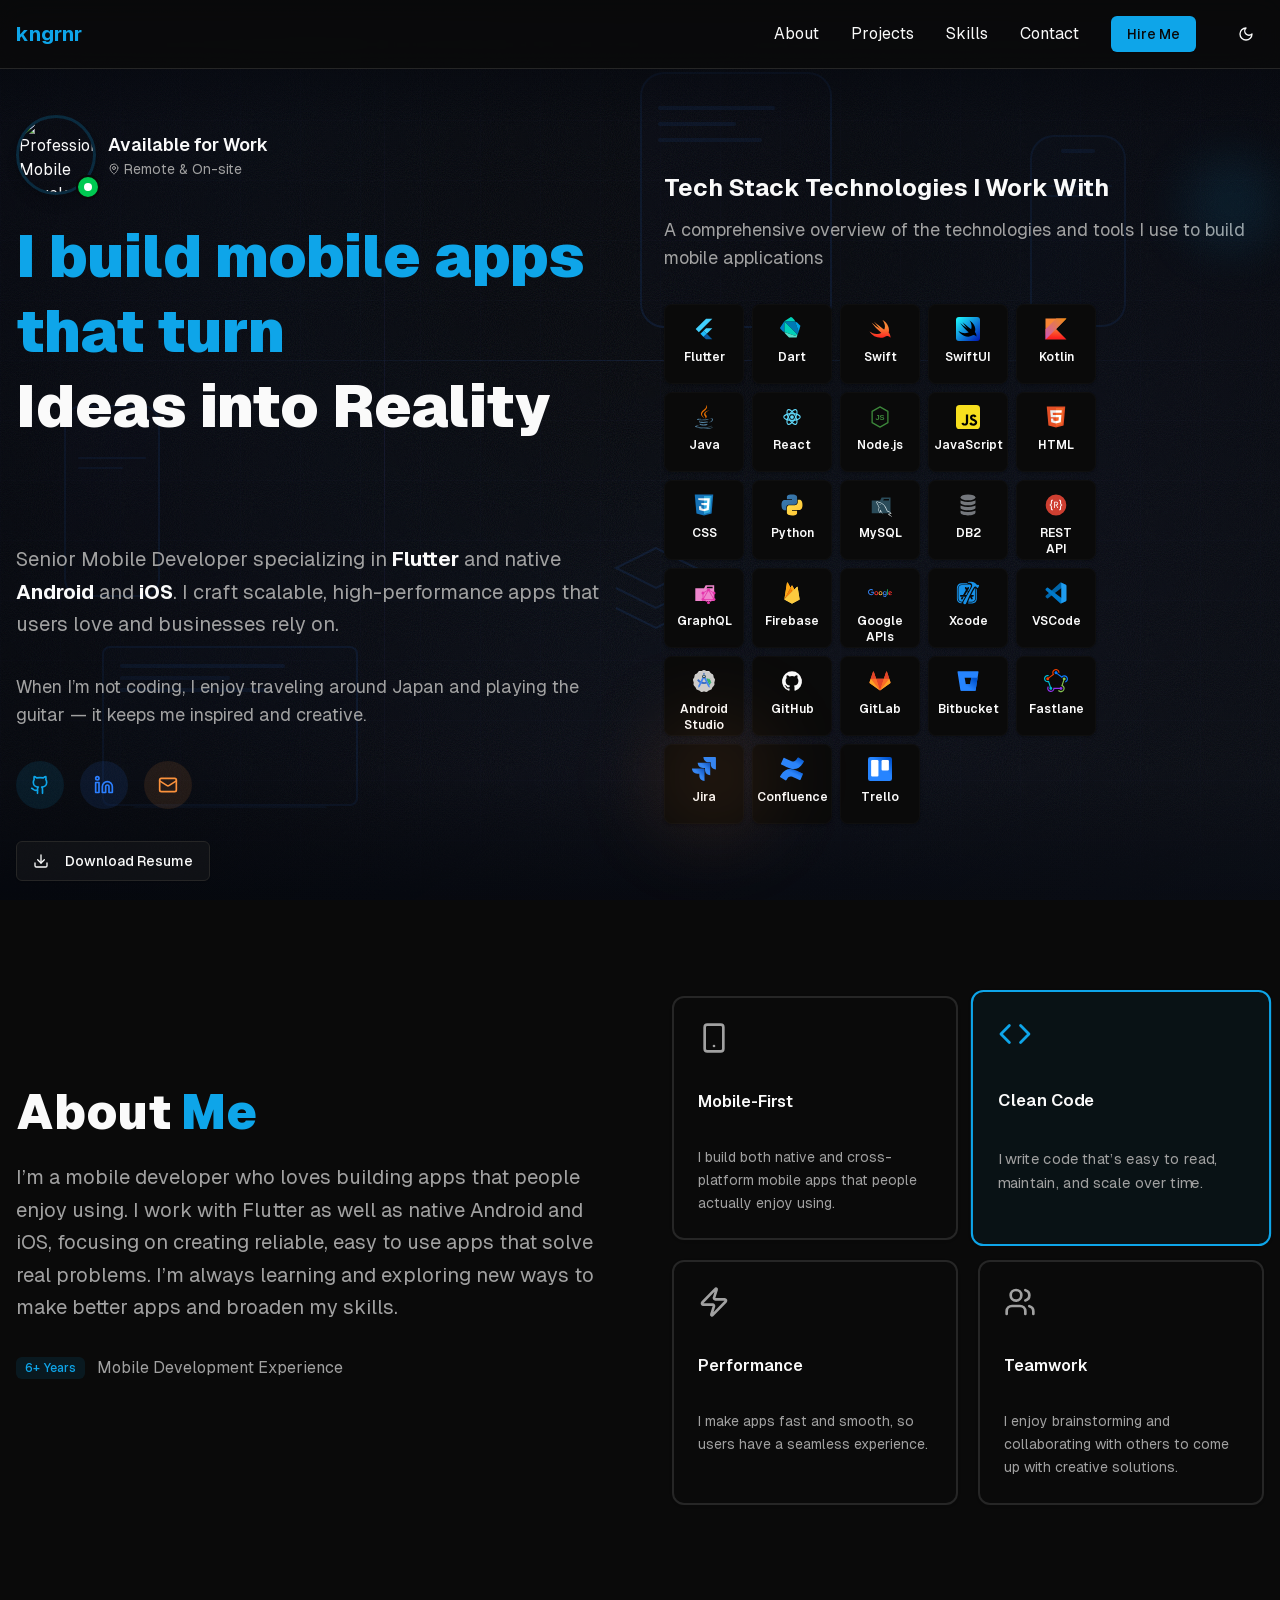
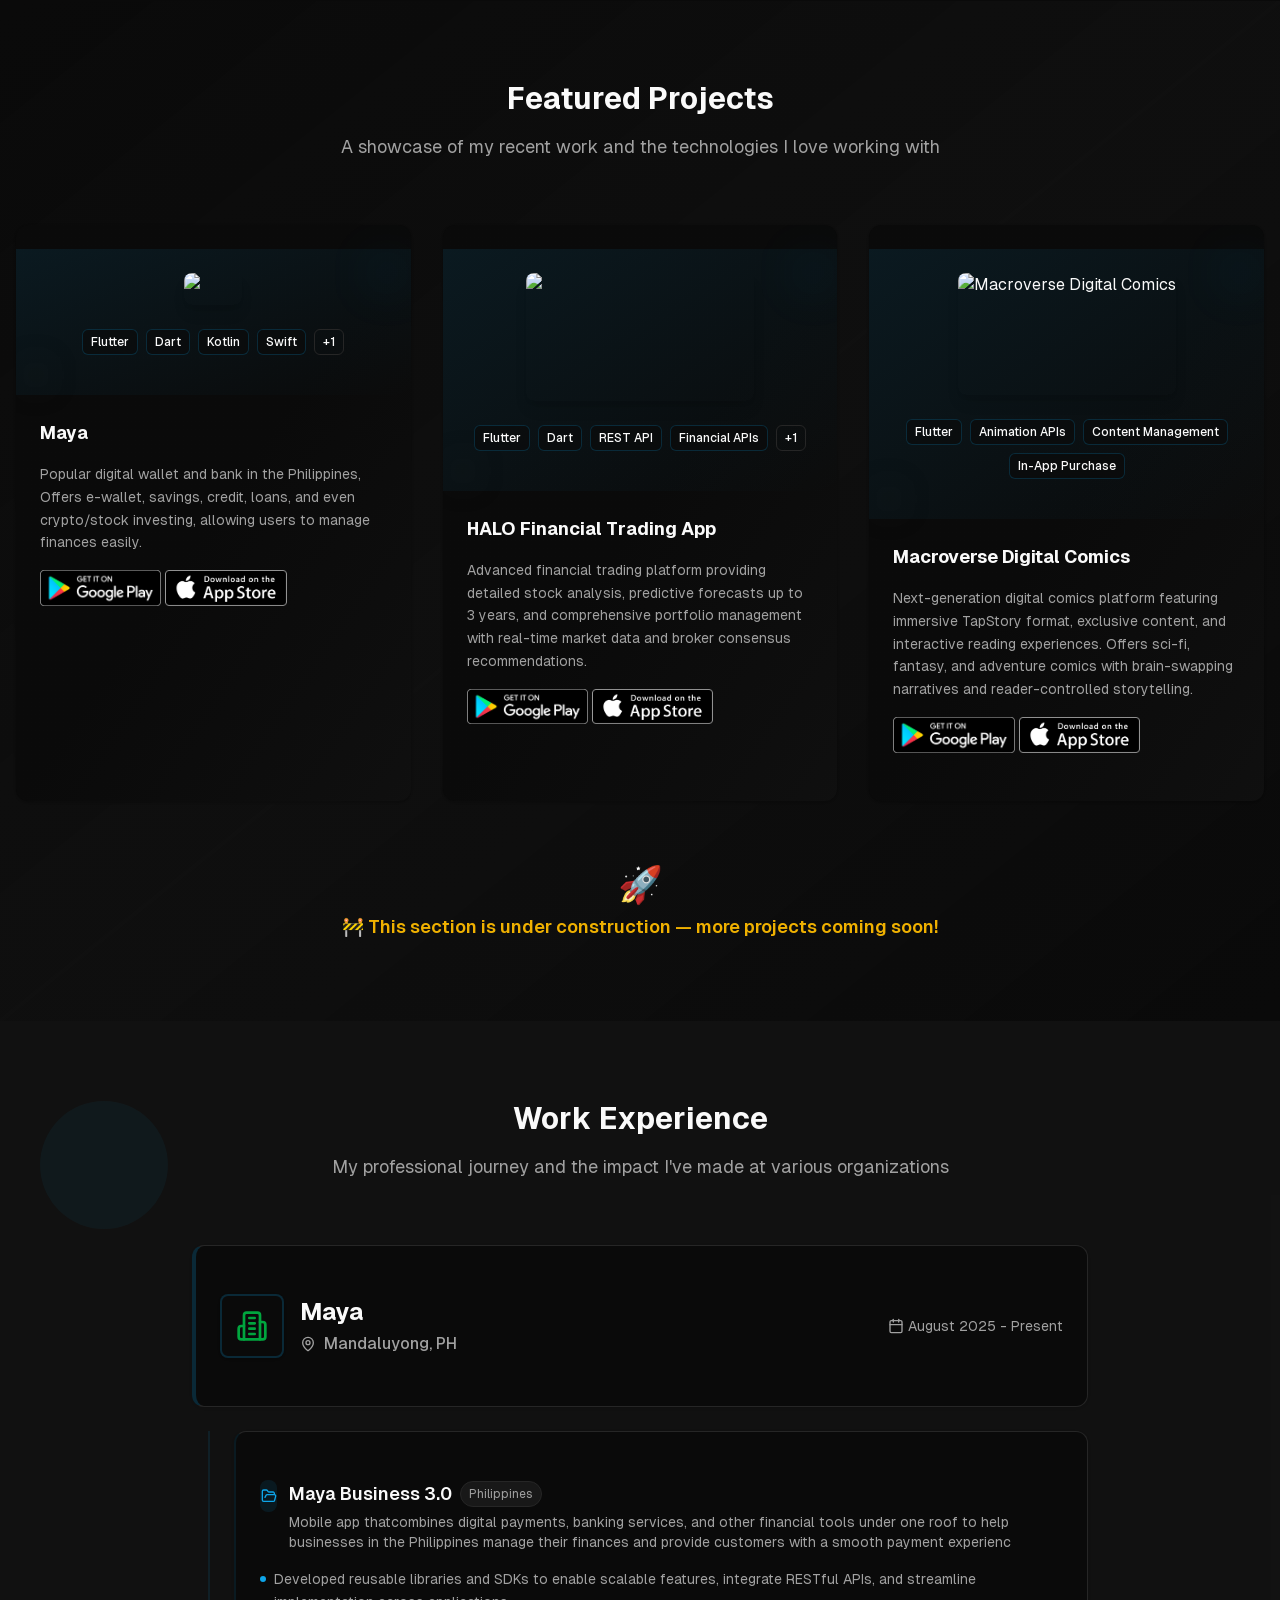
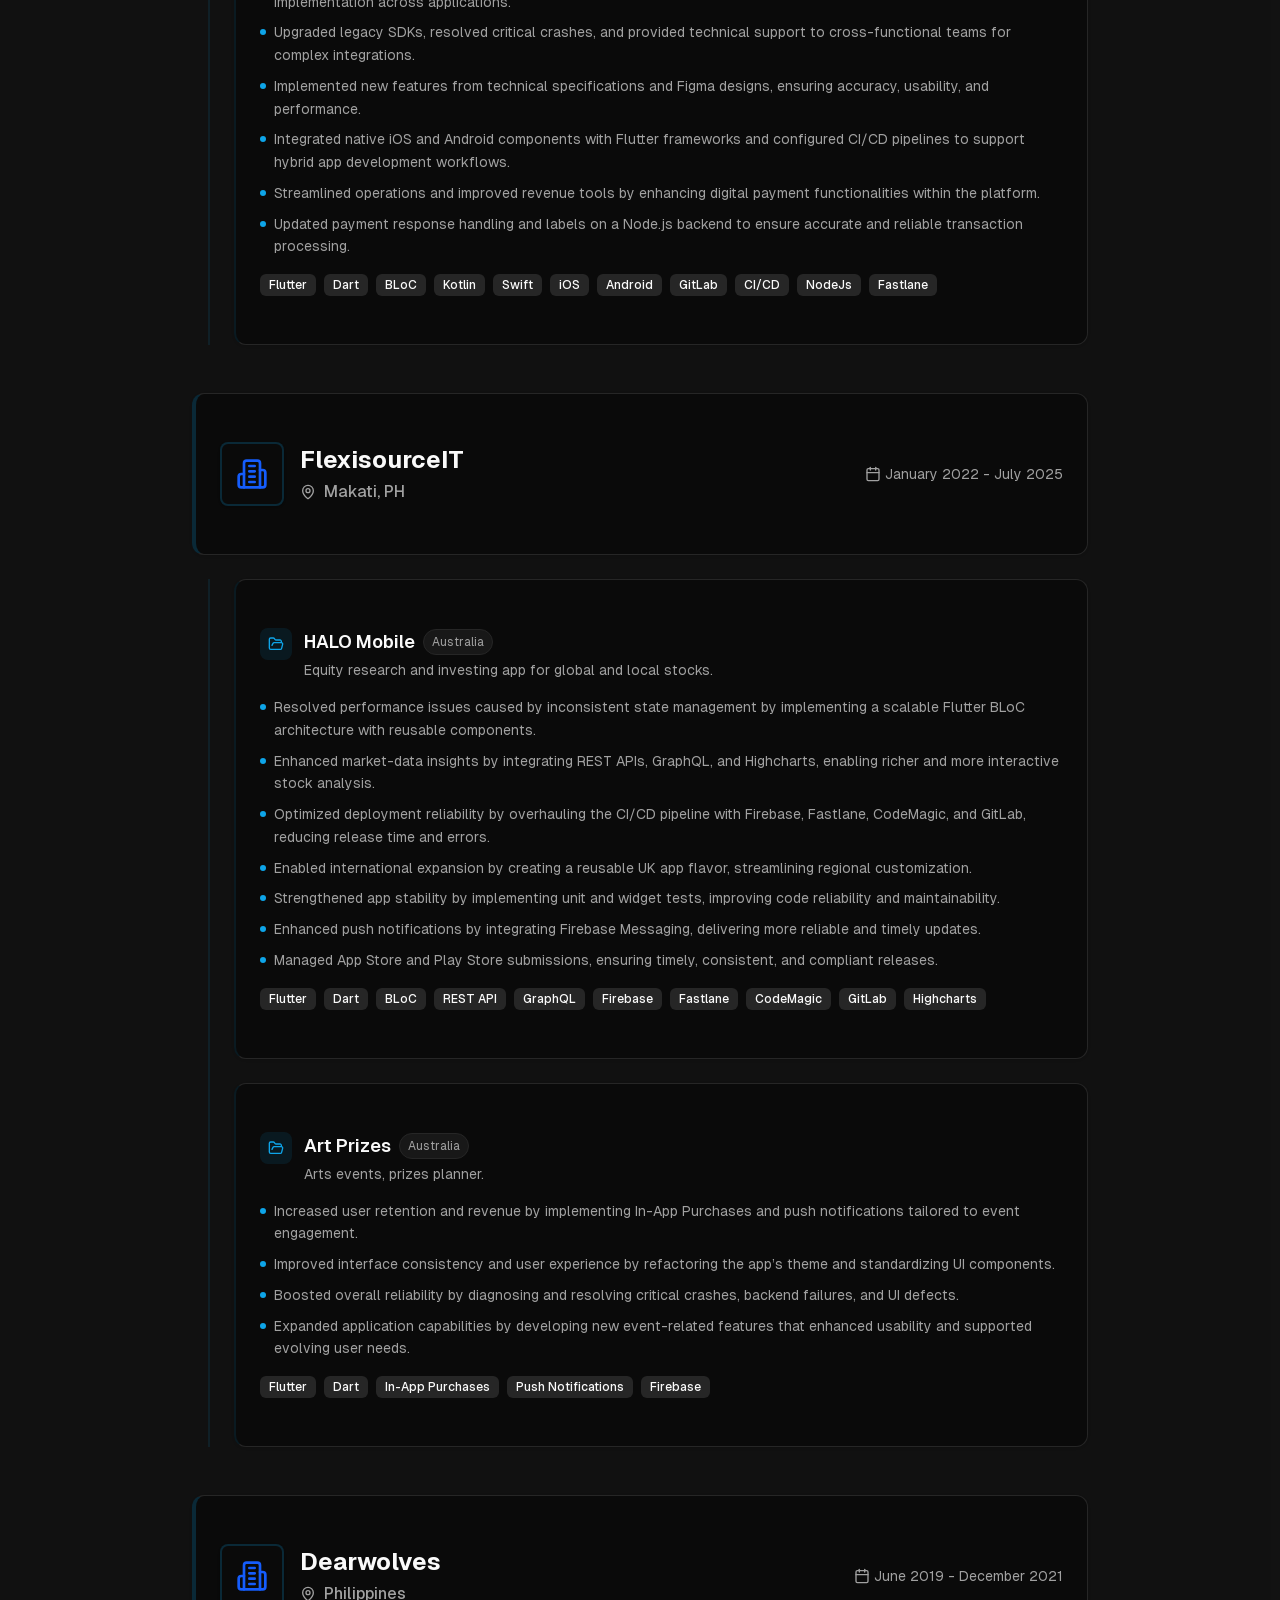
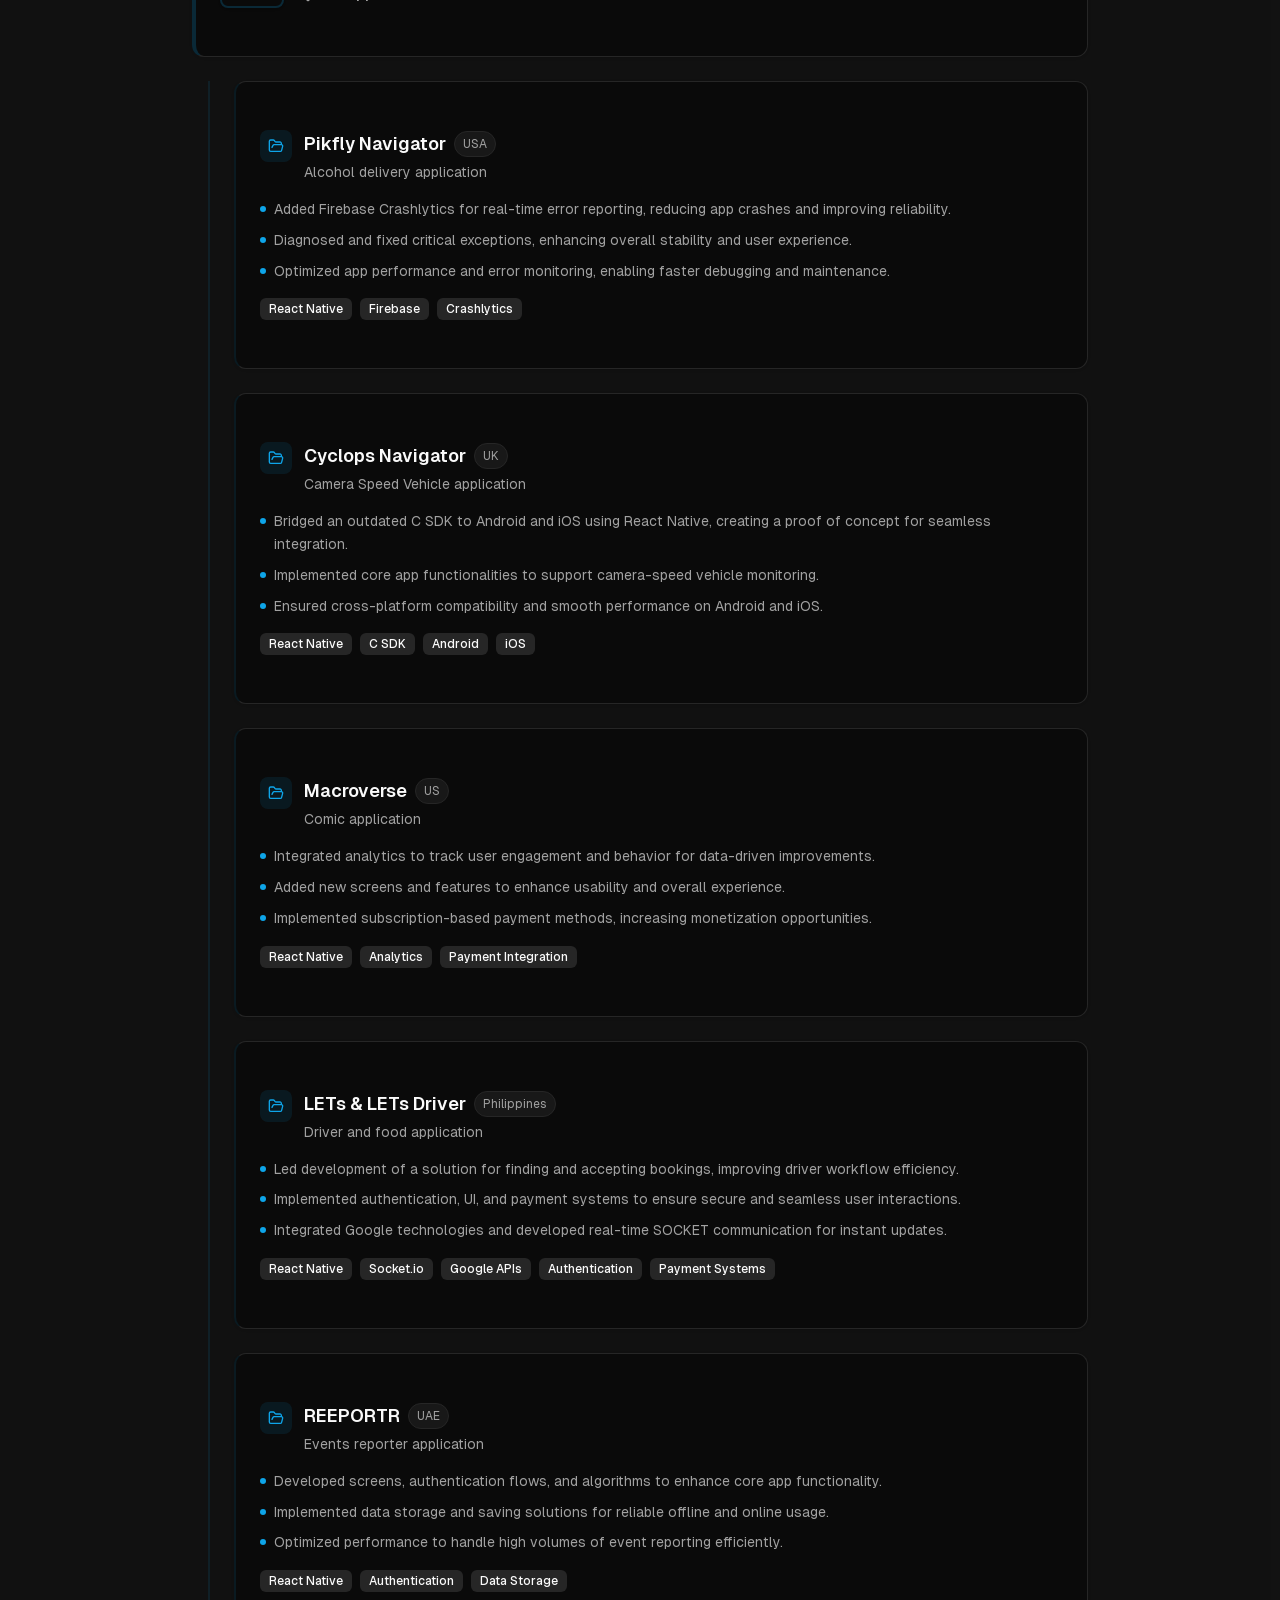
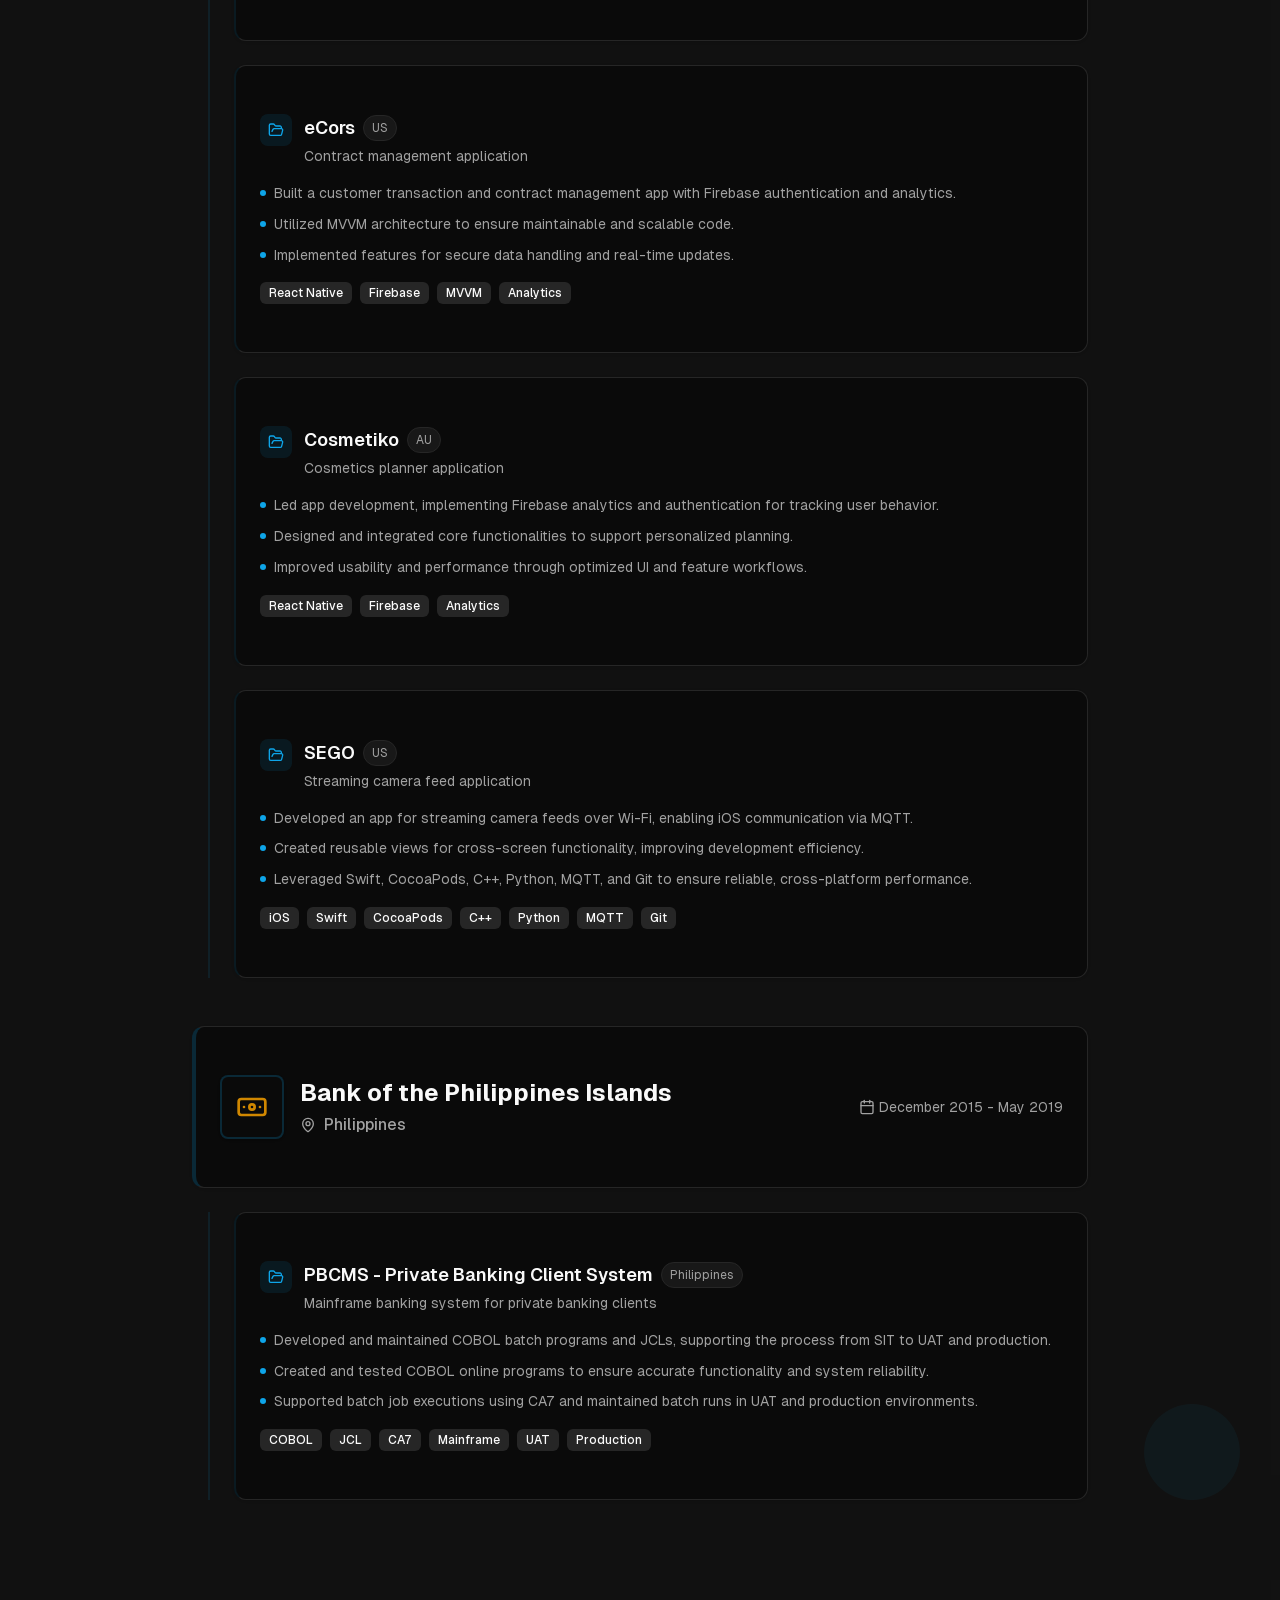
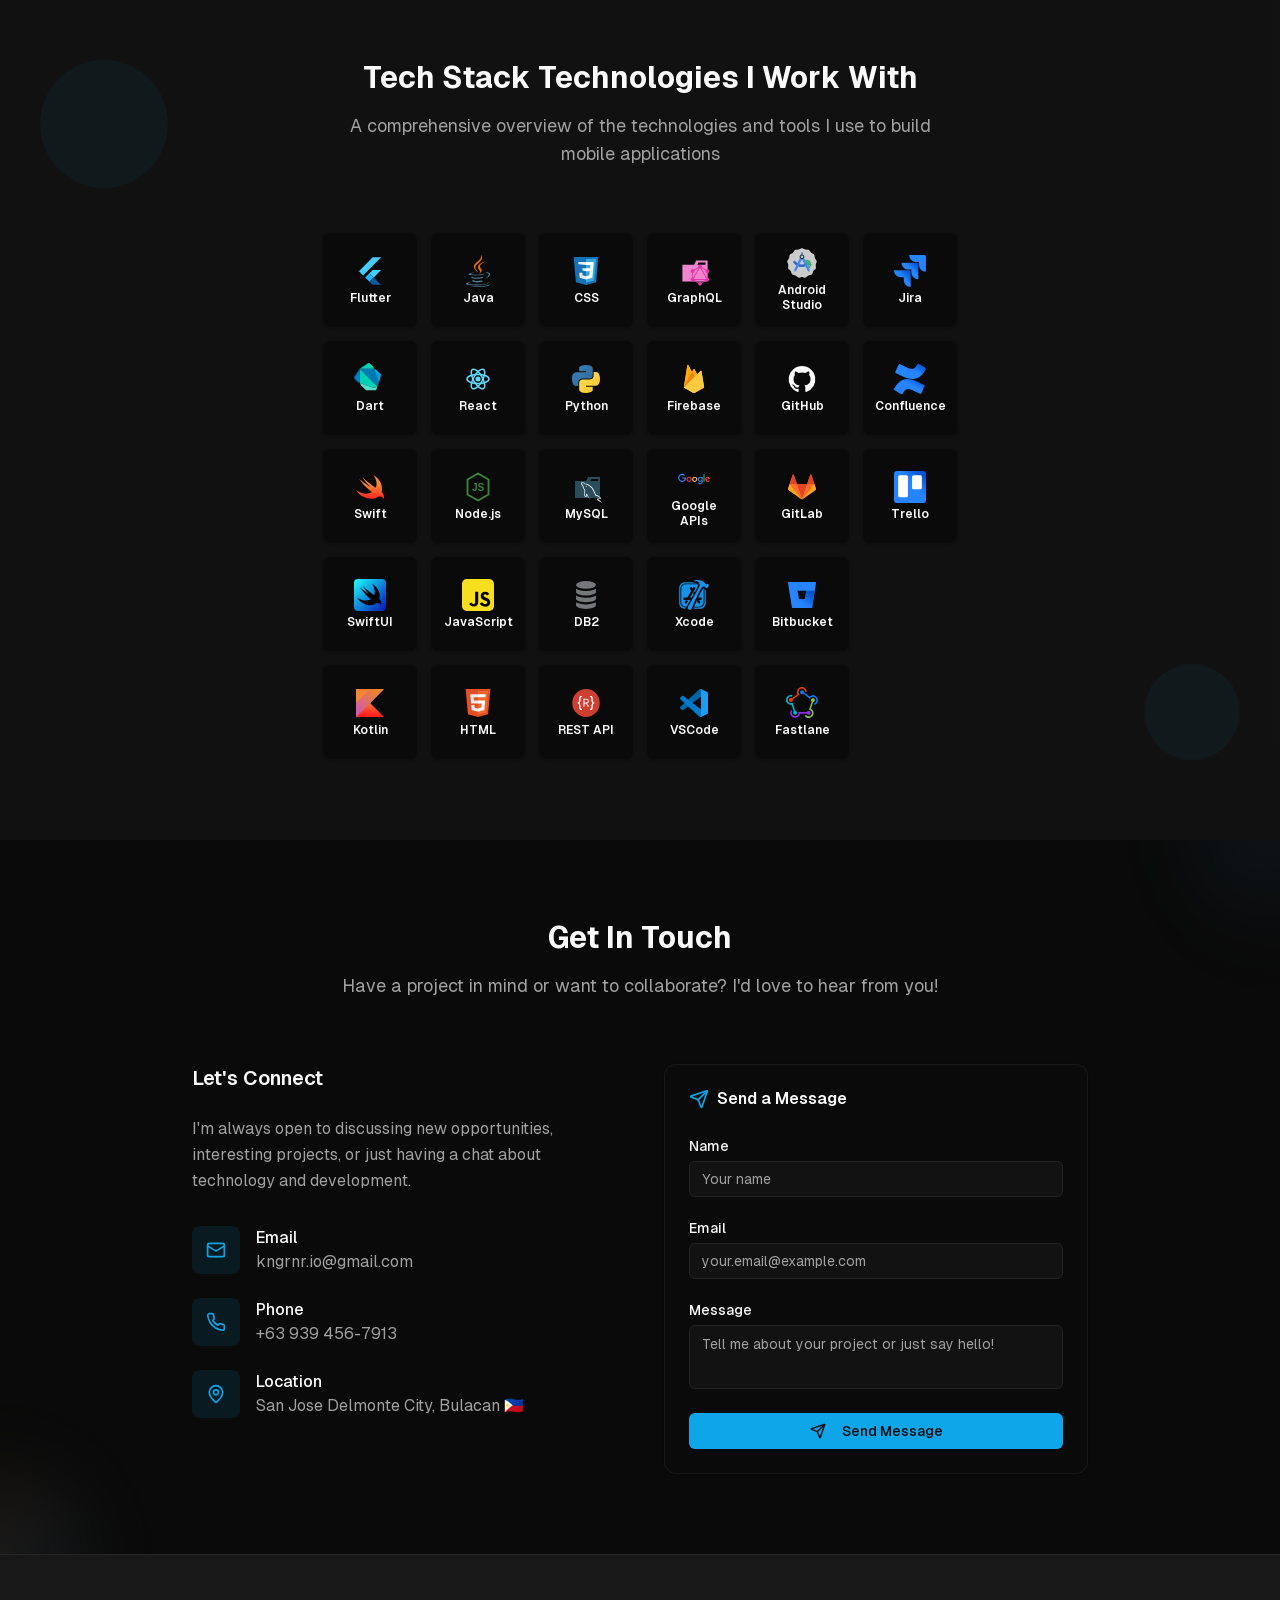
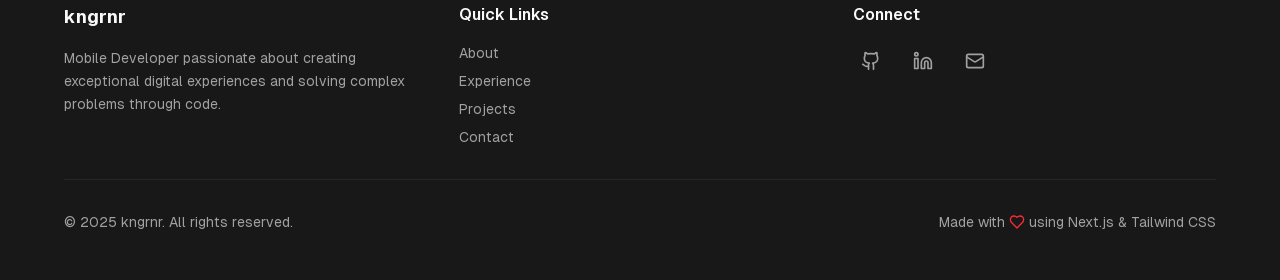
==== commit 3af8e6ee: "deploy: 3357284dc76198bea40d3eb576bb931919eda7b0" ====
--- a/index.html
+++ b/index.html
@@ -1 +1 @@
-<!DOCTYPE html><html lang="en"><head><meta charSet="utf-8"/><meta name="viewport" content="width=device-width, initial-scale=1"/><link rel="preload" href="/_next/static/media/028c0d39d2e8f589-s.p.woff2" as="font" crossorigin="" type="font/woff2"/><link rel="preload" href="/_next/static/media/5b01f339abf2f1a5.p.woff2" as="font" crossorigin="" type="font/woff2"/><link rel="preload" as="image" href="https://avatars.githubusercontent.com/u/52155751?v=4"/><link rel="preload" as="image" href="/images/playstore.png"/><link rel="preload" as="image" href="/images/appstore.png"/><link rel="stylesheet" href="/_next/static/css/13259dc9ccfa6acd.css" data-precedence="next"/><link rel="stylesheet" href="/_next/static/css/5a1e1aadcba53199.css" data-precedence="next"/><link rel="preload" as="script" fetchPriority="low" href="/_next/static/chunks/webpack-0aa33f5f5e6a6187.js"/><script src="/_next/static/chunks/fd9d1056-ec10134d27c13f3d.js" async=""></script><script src="/_next/static/chunks/117-855454c8ee8acc61.js" async=""></script><script src="/_next/static/chunks/main-app-db6b42072f427d71.js" async=""></script><script src="/_next/static/chunks/91-f22a81a5cd075687.js" async=""></script><script src="/_next/static/chunks/app/page-0b8cfa3a2cbcfc1e.js" async=""></script><script src="/_next/static/chunks/app/layout-e9d7bff6449361c9.js" async=""></script><title>kngrnr | Mobile Developer</title><meta name="description" content="Professional mobile developer specializing in Flutter, iOS, and Android app development. View my portfolio of innovative mobile applications."/><meta name="generator" content="v0.app"/><meta name="next-size-adjust"/><script src="/_next/static/chunks/polyfills-42372ed130431b0a.js" noModule=""></script></head><body class="font-sans __variable_fb8f2c __variable_f910ec"><script>((e,t,r,n,o,a,l,i)=>{let u=document.documentElement,s=["light","dark"];function c(t){(Array.isArray(e)?e:[e]).forEach(e=>{let r="class"===e,n=r&&a?o.map(e=>a[e]||e):o;r?(u.classList.remove(...n),u.classList.add(a&&a[t]?a[t]:t)):u.setAttribute(e,t)}),i&&s.includes(t)&&(u.style.colorScheme=t)}if(n)c(n);else try{let e=localStorage.getItem(t)||r,n=l&&"system"===e?window.matchMedia("(prefers-color-scheme: dark)").matches?"dark":"light":e;c(n)}catch(e){}})("class","theme","dark",null,["light","dark"],null,true,true)</script><!--$--><div class="min-h-screen relative overflow-x-hidden"><div class="relative z-10"><header class="fixed top-0 left-0 right-0 z-50 bg-background/80 backdrop-blur-md border-b border-border"><div class="container mx-auto px-4 py-4"><div class="flex items-center justify-between"><button class="text-xl font-bold text-primary hover:text-primary/80 transition-colors">kngrnr</button><nav class="hidden md:flex items-center space-x-8"><button class="text-foreground hover:text-primary transition-colors">About</button><button class="text-foreground hover:text-primary transition-colors">Projects</button><button class="text-foreground hover:text-primary transition-colors">Skills</button><button class="text-foreground hover:text-primary transition-colors">Contact</button><button data-slot="button" class="inline-flex items-center justify-center gap-2 whitespace-nowrap rounded-md text-sm font-medium transition-all disabled:pointer-events-none disabled:opacity-50 [&amp;_svg]:pointer-events-none [&amp;_svg:not([class*=&#x27;size-&#x27;])]:size-4 shrink-0 [&amp;_svg]:shrink-0 outline-none focus-visible:border-ring focus-visible:ring-ring/50 focus-visible:ring-[3px] aria-invalid:ring-destructive/20 dark:aria-invalid:ring-destructive/40 aria-invalid:border-destructive bg-primary text-primary-foreground shadow-xs hover:bg-primary/90 h-9 px-4 py-2 has-[&gt;svg]:px-3">Hire Me</button><button data-slot="button" class="inline-flex items-center justify-center gap-2 whitespace-nowrap rounded-md text-sm font-medium transition-all disabled:pointer-events-none disabled:opacity-50 [&amp;_svg]:pointer-events-none [&amp;_svg:not([class*=&#x27;size-&#x27;])]:size-4 shrink-0 [&amp;_svg]:shrink-0 outline-none focus-visible:border-ring focus-visible:ring-ring/50 focus-visible:ring-[3px] aria-invalid:ring-destructive/20 dark:aria-invalid:ring-destructive/40 aria-invalid:border-destructive hover:bg-accent hover:text-accent-foreground dark:hover:bg-accent/50 size-9"><svg xmlns="http://www.w3.org/2000/svg" width="24" height="24" viewBox="0 0 24 24" fill="none" stroke="currentColor" stroke-width="2" stroke-linecap="round" stroke-linejoin="round" class="lucide lucide-moon h-[1.2rem] w-[1.2rem]"><path d="M12 3a6 6 0 0 0 9 9 9 9 0 1 1-9-9Z"></path></svg><span class="sr-only">Toggle theme</span></button></nav><div class="md:hidden flex items-center space-x-2"><button data-slot="button" class="inline-flex items-center justify-center gap-2 whitespace-nowrap rounded-md text-sm font-medium transition-all disabled:pointer-events-none disabled:opacity-50 [&amp;_svg]:pointer-events-none [&amp;_svg:not([class*=&#x27;size-&#x27;])]:size-4 shrink-0 [&amp;_svg]:shrink-0 outline-none focus-visible:border-ring focus-visible:ring-ring/50 focus-visible:ring-[3px] aria-invalid:ring-destructive/20 dark:aria-invalid:ring-destructive/40 aria-invalid:border-destructive hover:bg-accent hover:text-accent-foreground dark:hover:bg-accent/50 size-9"><svg xmlns="http://www.w3.org/2000/svg" width="24" height="24" viewBox="0 0 24 24" fill="none" stroke="currentColor" stroke-width="2" stroke-linecap="round" stroke-linejoin="round" class="lucide lucide-moon h-[1.2rem] w-[1.2rem]"><path d="M12 3a6 6 0 0 0 9 9 9 9 0 1 1-9-9Z"></path></svg><span class="sr-only">Toggle theme</span></button><button><svg xmlns="http://www.w3.org/2000/svg" width="24" height="24" viewBox="0 0 24 24" fill="none" stroke="currentColor" stroke-width="2" stroke-linecap="round" stroke-linejoin="round" class="lucide lucide-menu"><line x1="4" x2="20" y1="12" y2="12"></line><line x1="4" x2="20" y1="6" y2="6"></line><line x1="4" x2="20" y1="18" y2="18"></line></svg></button></div></div></div></header><div class="relative"><main class="relative"><section class="relative min-h-screen flex items-center justify-center overflow-hidden bg-gradient-to-br from-background/35 via-background/40 to-muted/20 pt-20 md:pt-24"><div class="absolute inset-0 opacity-[0.02]"><div class="absolute inset-0 bg-[radial-gradient(circle_at_50%_50%,rgba(8,145,178,0.1),transparent_50%)]"></div><div class="absolute inset-0 bg-[linear-gradient(45deg,transparent_48%,rgba(8,145,178,0.02)_49%,rgba(8,145,178,0.02)_51%,transparent_52%)] bg-[length:20px_20px]"></div></div><div class="container mx-auto px-4 relative z-10"><div class="grid lg:grid-cols-2 gap-12 items-center"><div class="transition-all duration-1000 opacity-0 -translate-x-10"><div class="flex items-center gap-3 mb-6"><div class="relative"><img src="https://avatars.githubusercontent.com/u/52155751?v=4" alt="Professional Mobile Developer" class="w-20 h-20 rounded-full border-3 border-primary/20 shadow-lg"/><div class="absolute -bottom-1 -right-1 w-6 h-6 bg-green-500 rounded-full border-2 border-background flex items-center justify-center"><div class="w-2 h-2 bg-white rounded-full animate-pulse"></div></div></div><div><h3 class="font-semibold text-lg">Available for Work</h3><div class="flex items-center gap-1 text-sm text-muted-foreground"><svg xmlns="http://www.w3.org/2000/svg" width="24" height="24" viewBox="0 0 24 24" fill="none" stroke="currentColor" stroke-width="2" stroke-linecap="round" stroke-linejoin="round" class="lucide lucide-map-pin w-3 h-3"><path d="M20 10c0 4.993-5.539 10.193-7.399 11.799a1 1 0 0 1-1.202 0C9.539 20.193 4 14.993 4 10a8 8 0 0 1 16 0"></path><circle cx="12" cy="10" r="3"></circle></svg>Remote &amp; On-site</div></div></div><h1 class="text-4xl md:text-5xl lg:text-6xl font-black mb-6 leading-tight"><span class="text-primary">I Build Mobile Apps That Turn Ideas</span><br/>into Reality Ideas<br/><span class="text-accent [background:linear-gradient(to_right,hsl(var(--primary)),hsl(var(--accent)))] bg-clip-text [-webkit-background-clip:text] [-webkit-text-fill-color:transparent] [&amp;:not(:has(.bg-clip-text))]:text-accent">Experiences</span></h1><p class="text-lg md:text-xl text-muted-foreground mb-8 leading-relaxed">Senior Mobile Developer specializing in<!-- --> <strong class="text-foreground">Flutter</strong> and native<!-- --> <strong class="text-foreground">Android</strong> and<!-- --> <strong class="text-foreground">iOS</strong>. I craft scalable, high-performance apps that users love and businesses rely on.</p><p class="text-lg text-muted-foreground mt-4 mb-8">When I’m not coding, I enjoy traveling around Japan and playing the guitar — it keeps me inspired and creative.</p><div class="flex items-center gap-4 mb-8"><a href="https://github.com/kngrnr" target="_blank" rel="noopener noreferrer" class="flex items-center justify-center w-12 h-12 rounded-full bg-primary/10 hover:bg-primary/20 transition-colors group"><svg xmlns="http://www.w3.org/2000/svg" width="24" height="24" viewBox="0 0 24 24" fill="none" stroke="currentColor" stroke-width="2" stroke-linecap="round" stroke-linejoin="round" class="lucide lucide-github w-5 h-5 text-primary group-hover:scale-110 transition-transform"><path d="M15 22v-4a4.8 4.8 0 0 0-1-3.5c3 0 6-2 6-5.5.08-1.25-.27-2.48-1-3.5.28-1.15.28-2.35 0-3.5 0 0-1 0-3 1.5-2.64-.5-5.36-.5-8 0C6 2 5 2 5 2c-.3 1.15-.3 2.35 0 3.5A5.403 5.403 0 0 0 4 9c0 3.5 3 5.5 6 5.5-.39.49-.68 1.05-.85 1.65-.17.6-.22 1.23-.15 1.85v4"></path><path d="M9 18c-4.51 2-5-2-7-2"></path></svg></a><a href="https://linkedin.com/in/kngrnr" target="_blank" rel="noopener noreferrer" class="flex items-center justify-center w-12 h-12 rounded-full bg-blue-500/10 hover:bg-blue-500/20 transition-colors group"><svg xmlns="http://www.w3.org/2000/svg" width="24" height="24" viewBox="0 0 24 24" fill="none" stroke="currentColor" stroke-width="2" stroke-linecap="round" stroke-linejoin="round" class="lucide lucide-linkedin w-5 h-5 text-blue-500 group-hover:scale-110 transition-transform"><path d="M16 8a6 6 0 0 1 6 6v7h-4v-7a2 2 0 0 0-2-2 2 2 0 0 0-2 2v7h-4v-7a6 6 0 0 1 6-6z"></path><rect width="4" height="12" x="2" y="9"></rect><circle cx="4" cy="4" r="2"></circle></svg></a><a href="mailto:kngrnr.io@gmail.com" class="flex items-center justify-center w-12 h-12 rounded-full bg-accent/10 hover:bg-accent/20 transition-colors group"><svg xmlns="http://www.w3.org/2000/svg" width="24" height="24" viewBox="0 0 24 24" fill="none" stroke="currentColor" stroke-width="2" stroke-linecap="round" stroke-linejoin="round" class="lucide lucide-mail w-5 h-5 text-accent group-hover:scale-110 transition-transform"><rect width="20" height="16" x="2" y="4" rx="2"></rect><path d="m22 7-8.97 5.7a1.94 1.94 0 0 1-2.06 0L2 7"></path></svg></a></div><div class="flex flex-col sm:flex-row gap-4"><button data-slot="button" class="inline-flex items-center justify-center gap-2 whitespace-nowrap text-sm font-medium transition-all disabled:pointer-events-none disabled:opacity-50 [&amp;_svg]:pointer-events-none [&amp;_svg:not([class*=&#x27;size-&#x27;])]:size-4 shrink-0 [&amp;_svg]:shrink-0 outline-none focus-visible:border-ring focus-visible:ring-ring/50 focus-visible:ring-[3px] aria-invalid:ring-destructive/20 dark:aria-invalid:ring-destructive/40 aria-invalid:border-destructive border shadow-xs hover:bg-accent hover:text-accent-foreground dark:bg-input/30 dark:border-input dark:hover:bg-input/50 h-10 rounded-md px-6 has-[&gt;svg]:px-4 group bg-transparent"><svg xmlns="http://www.w3.org/2000/svg" width="24" height="24" viewBox="0 0 24 24" fill="none" stroke="currentColor" stroke-width="2" stroke-linecap="round" stroke-linejoin="round" class="lucide lucide-download mr-2 w-4 h-4"><path d="M21 15v4a2 2 0 0 1-2 2H5a2 2 0 0 1-2-2v-4"></path><polyline points="7 10 12 15 17 10"></polyline><line x1="12" x2="12" y1="15" y2="3"></line></svg>Download Resume</button></div></div><div class="transition-all duration-1000 delay-300 opacity-0 translate-x-10"><div class="relative"><div class="mb-8 text-left"><h3 class="text-2xl font-bold mb-3 hover:text-primary transition-colors cursor-pointer"> Tech Stack Technologies I Work With</h3><p class="text-lg text-muted-foreground hover:text-foreground transition-colors cursor-pointer">A comprehensive overview of the technologies and tools I use to build mobile applications</p></div><div class="flex justify-start mt-8"><div class="inline-grid grid-flow-row auto-cols-max grid-cols-5 gap-2"><div class="flex flex-col items-center text-center"><div class="w-20 h-20 bg-background rounded-lg flex flex-col items-center gap-2 shadow-sm border border-border/20 p-3 hover:scale-105 hover:shadow-md transition-all duration-200 cursor-pointer"><div class="w-6 h-6"><svg width="100%" height="100%" viewBox="0 0 32 32" xmlns="http://www.w3.org/2000/svg" aria-hidden="true"><title>file_type_flutter</title><polyline points="15.383 18.316 18.744 15.042 27.093 15.042 19.697 22.438 15.383 18.316" style="fill:#40d0fd"></polyline><polygon points="4.907 16.125 9.106 20.424 27.093 2.287 18.744 2.287 4.907 16.125" style="fill:#41d0fd;isolation:isolate"></polygon><polygon points="11.176 22.479 15.435 26.675 19.697 22.438 15.383 18.316 11.176 22.479" style="fill:#1fbcfd"></polygon><polygon points="15.435 26.675 19.697 22.438 26.989 29.813 18.593 29.813 15.435 26.675" style="fill:#095a9d"></polygon><polygon points="15.435 26.675 19.406 25.354 18.068 24.057 15.435 26.675" style="fill:#0e5199"></polygon></svg></div><h4 class="font-semibold text-xs text-foreground text-center">Flutter</h4></div></div><div class="flex flex-col items-center text-center"><div class="w-20 h-20 bg-background rounded-lg flex flex-col items-center gap-2 shadow-sm border border-border/20 p-3 hover:scale-105 hover:shadow-md transition-all duration-200 cursor-pointer"><div class="w-6 h-6"><svg width="100%" height="100%" viewBox="0 0 300 300" xmlns="http://www.w3.org/2000/svg" preserveAspectRatio="xMidYMid"><g><path d="M70.534,69.696 L53.988,53.15 L54.058,172.75 L54.256,178.34 C54.338,180.97 54.826,183.938 55.64,187.014 L186.744,233.244 L219.516,218.724 L219.528,218.684 L70.534,69.696" fill="#00D2B8"></path><path d="M55.64,187.014 L55.648,187.022 C55.64,186.968 55.612,186.908 55.612,186.852 C55.612,186.908 55.62,186.96 55.64,187.014 Z M219.516,218.724 L186.744,233.244 L55.648,187.022 C58.152,196.63 63.696,207.43 69.662,213.336 L112.446,255.876 L207.576,256 L219.528,218.684 Z" fill="#55DDCA"></path><path d="M3.034,130.116 C-1.202,134.638 0.902,143.966 7.722,150.838 L37.14,180.5 L55.64,187.014 C54.826,183.938 54.338,180.97 54.256,178.34 L54.058,172.75 L53.988,53.15 L3.034,130.116 Z" fill="#0081C6"></path><path d="M187.82,54.686 C184.744,53.9 181.794,53.414 179.12,53.33 L173.212,53.126 L53.988,53.142 L219.544,218.684 L234.098,185.88 Z" fill="#0079B3"></path><path d="M214.118,68.732 C208.11,62.674 197.452,57.168 187.826,54.692 L234.098,185.88 L255.152,109.92 Z" fill="#00A4E4"></path><path d="M181.338,36.298 L151.684,6.862 C144.826,0.068 135.494,-2.046 130.984,2.178 L53.988,53.142 L173.212,53.126 C179.12,53.33 184.744,53.9 187.82,54.686 Z" fill="#00D2B8"></path></g></svg></div><h4 class="font-semibold text-xs text-foreground text-center">Dart</h4></div></div><div class="flex flex-col items-center text-center"><div class="w-20 h-20 bg-background rounded-lg flex flex-col items-center gap-2 shadow-sm border border-border/20 p-3 hover:scale-105 hover:shadow-md transition-all duration-200 cursor-pointer"><div class="w-6 h-6"><svg width="100%" height="100%" viewBox="0 0 32 32" xmlns="http://www.w3.org/2000/svg" xmlns:xlink="http://www.w3.org/1999/xlink" aria-hidden="true"><defs><linearGradient id="a" x1="-134.494" y1="-171.82" x2="-134.497" y2="-171.89" gradientTransform="matrix(240 0 0 -205.6 32295 -35312.585)" gradientUnits="userSpaceOnUse"><stop offset="0" stop-color="#f88535"></stop><stop offset="1" stop-color="#fd2221"></stop></linearGradient></defs><title>file_type_swift</title><path d="M19.422,4.007s6.217,3.554,7.844,9.2c1.466,5.1.292,7.534.292,7.534a8.915,8.915,0,0,1,1.742,2.8,4.825,4.825,0,0,1,.29,4.453s-.1-2.08-3.2-2.511c-2.841-.4-3.874,2.366-9.3,2.232A18.435,18.435,0,0,1,2,19.354C4.651,20.8,8.124,23.045,12.449,22.7s5.228-1.674,5.228-1.674A66.9,66.9,0,0,1,4.891,7.643c3.4,2.845,11.822,8.507,11.626,8.363A75.826,75.826,0,0,1,8.092,6.24S20.728,16.629,21.745,16.563c.418-.861,2.579-5.318-2.324-12.557Z" style="fill:url(#a)"></path></svg></div><h4 class="font-semibold text-xs text-foreground text-center">Swift</h4></div></div><div class="flex flex-col items-center text-center"><div class="w-20 h-20 bg-background rounded-lg flex flex-col items-center gap-2 shadow-sm border border-border/20 p-3 hover:scale-105 hover:shadow-md transition-all duration-200 cursor-pointer"><div class="w-6 h-6"><svg width="100%" height="100%" viewBox="0 0 256 256" xmlns="http://www.w3.org/2000/svg" preserveAspectRatio="xMidYMid" aria-hidden="true"><defs><linearGradient id="bgGradient" x1="100%" y1="100%" x2="0%" y2="0%"><stop offset="0%" stop-color="#0015b5"></stop><stop offset="100%" stop-color="#1ffefe"></stop></linearGradient></defs><rect width="256" height="256" rx="32" ry="32" fill="url(#bgGradient)"></rect><path fill="#000000" d="M144.7,38c84.4,57.4,57.1,120.7,57.1,120.7s24,27.1,14.3,50.8c0,0-9.9-16.6-26.5-16.6c-16,0-25.4,16.6-57.6,16.6 c-71.7,0-105.6-59.9-105.6-59.9C91,192.1,135.1,162,135.1,162c-29.1-16.9-91-97.7-91-97.7c53.9,45.9,77.2,58,77.2,58 c-13.9-11.5-52.9-67.7-52.9-67.7c31.2,31.6,93.2,75.7,93.2,75.7C179.2,81.5,144.7,38,144.7,38z"></path></svg></div><h4 class="font-semibold text-xs text-foreground text-center">SwiftUI</h4></div></div><div class="flex flex-col items-center text-center"><div class="w-20 h-20 bg-background rounded-lg flex flex-col items-center gap-2 shadow-sm border border-border/20 p-3 hover:scale-105 hover:shadow-md transition-all duration-200 cursor-pointer"><div class="w-6 h-6"><svg width="100%" height="100%" viewBox="0 0 32 32" xmlns="http://www.w3.org/2000/svg" xmlns:xlink="http://www.w3.org/1999/xlink" aria-hidden="true"><defs><linearGradient id="a" x1="73.714" y1="910.226" x2="105.452" y2="878.134" gradientTransform="translate(-64.139 -782.556) scale(0.893)" gradientUnits="userSpaceOnUse"><stop offset="0" stop-color="#0296d8"></stop><stop offset="1" stop-color="#8371d9"></stop></linearGradient><linearGradient id="b" x1="69.813" y1="905.226" x2="102.279" y2="875.745" gradientTransform="translate(-64.139 -782.556) scale(0.893)" gradientUnits="userSpaceOnUse"><stop offset="0" stop-color="#cb55c0"></stop><stop offset="1" stop-color="#f28e0e"></stop></linearGradient></defs><title>file_type_kotlin</title><path d="M2,2V30H30v-.047l-6.95-7L16.1,15.946l6.95-7.012L29.938,2Z" style="fill:url(#a)"></path><path d="M16.318,2,2,16.318V30h.124L16.132,15.992l-.031-.031L23.05,8.95,29.938,2Z" style="fill:url(#b)"></path></svg></div><h4 class="font-semibold text-xs text-foreground text-center">Kotlin</h4></div></div><div class="flex flex-col items-center text-center"><div class="w-20 h-20 bg-background rounded-lg flex flex-col items-center gap-2 shadow-sm border border-border/20 p-3 hover:scale-105 hover:shadow-md transition-all duration-200 cursor-pointer"><div class="w-6 h-6"><svg width="100%" height="100%" viewBox="0 0 32 32" fill="none" xmlns="http://www.w3.org/2000/svg"><path d="M16.0497 8.44062C22.6378 3.32607 19.2566 0 19.2566 0C19.7598 5.28738 13.813 6.53583 12.2189 10.1692C11.1312 12.6485 12.9638 14.8193 16.0475 17.5554C15.7749 16.9494 15.3544 16.3606 14.9288 15.7645C13.4769 13.7313 11.9645 11.6132 16.0497 8.44062Z" fill="#E76F00"></path><path d="M17.1015 18.677C17.1015 18.677 19.0835 17.0779 17.5139 15.3008C12.1931 9.27186 23.3333 6.53583 23.3333 6.53583C16.5317 9.8125 17.5471 11.7574 19.2567 14.1202C21.0871 16.6538 17.1015 18.677 17.1015 18.677Z" fill="#E76F00"></path><path d="M22.937 23.4456C29.0423 20.3258 26.2195 17.3278 24.2492 17.7317C23.7662 17.8305 23.5509 17.9162 23.5509 17.9162C23.5509 17.9162 23.7302 17.64 24.0726 17.5204C27.9705 16.1729 30.9682 21.4949 22.8143 23.6028C22.8143 23.6029 22.9088 23.5198 22.937 23.4456Z" fill="#5382A1"></path><path d="M10.233 19.4969C6.41312 18.9953 12.3275 17.6139 12.3275 17.6139C12.3275 17.6139 10.0307 17.4616 7.20592 18.8043C3.86577 20.3932 15.4681 21.1158 21.474 19.5625C22.0984 19.1432 22.9614 18.7798 22.9614 18.7798C22.9614 18.7798 20.5037 19.2114 18.0561 19.4145C15.0612 19.6612 11.8459 19.7093 10.233 19.4969Z" fill="#5382A1"></path><path d="M11.6864 22.4758C9.55624 22.2592 10.951 21.2439 10.951 21.2439C5.43898 23.0429 14.0178 25.083 21.7199 22.8682C20.9012 22.5844 20.3806 22.0653 20.3806 22.0653C16.6163 22.7781 14.441 22.7553 11.6864 22.4758Z" fill="#5382A1"></path><path d="M12.6145 25.6991C10.486 25.4585 11.7295 24.7474 11.7295 24.7474C6.72594 26.1222 14.7729 28.9625 21.1433 26.2777C20.0999 25.8787 19.3528 25.4181 19.3528 25.4181C16.5111 25.9469 15.1931 25.9884 12.6145 25.6991Z" fill="#5382A1"></path><path d="M25.9387 27.3388C25.9387 27.3388 26.8589 28.0844 24.9252 28.6612C21.2481 29.7566 9.62093 30.0874 6.39094 28.7049C5.22984 28.2082 7.40723 27.5189 8.09215 27.3742C8.80646 27.2219 9.21466 27.2503 9.21466 27.2503C7.9234 26.3558 0.868489 29.0067 5.63111 29.7659C18.6195 31.8372 29.3077 28.8331 25.9387 27.3388Z" fill="#5382A1"></path><path d="M28 28.9679C27.7869 31.6947 18.7877 32.2683 12.9274 31.8994C9.10432 31.6583 8.33812 31.0558 8.32691 31.047C11.9859 31.6402 18.1549 31.7482 23.1568 30.8225C27.5903 30.0016 28 28.9679 28 28.9679Z" fill="#5382A1"></path></svg></div><h4 class="font-semibold text-xs text-foreground text-center">Java</h4></div></div><div class="flex flex-col items-center text-center"><div class="w-20 h-20 bg-background rounded-lg flex flex-col items-center gap-2 shadow-sm border border-border/20 p-3 hover:scale-105 hover:shadow-md transition-all duration-200 cursor-pointer"><div class="w-6 h-6"><svg width="100%" height="100%" viewBox="0 0 32 32" xmlns="http://www.w3.org/2000/svg"><circle cx="16" cy="16" r="2.5" fill="#61DAFB"></circle><ellipse cx="16" cy="16" rx="11" ry="4.5" fill="none" stroke="#61DAFB" stroke-width="1.5"></ellipse><ellipse cx="16" cy="16" rx="11" ry="4.5" fill="none" stroke="#61DAFB" stroke-width="1.5" transform="rotate(60 16 16)"></ellipse><ellipse cx="16" cy="16" rx="11" ry="4.5" fill="none" stroke="#61DAFB" stroke-width="1.5" transform="rotate(120 16 16)"></ellipse></svg></div><h4 class="font-semibold text-xs text-foreground text-center">React</h4></div></div><div class="flex flex-col items-center text-center"><div class="w-20 h-20 bg-background rounded-lg flex flex-col items-center gap-2 shadow-sm border border-border/20 p-3 hover:scale-105 hover:shadow-md transition-all duration-200 cursor-pointer"><div class="w-6 h-6"><svg width="100%" height="100%" viewBox="0 0 32 32" xmlns="http://www.w3.org/2000/svg" fill="none"><path d="M16 2.5l10.5 6v15l-10.5 6-10.5-6v-15L16 2.5z" stroke="#3C873A" stroke-width="1.8" stroke-linejoin="round"></path><text x="16" y="20" text-anchor="middle" font-size="10" font-weight="700" fill="#3C873A" font-family="Arial, Helvetica, sans-serif">JS</text></svg></div><h4 class="font-semibold text-xs text-foreground text-center">Node.js</h4></div></div><div class="flex flex-col items-center text-center"><div class="w-20 h-20 bg-background rounded-lg flex flex-col items-center gap-2 shadow-sm border border-border/20 p-3 hover:scale-105 hover:shadow-md transition-all duration-200 cursor-pointer"><div class="w-6 h-6"><svg width="100%" height="100%" viewBox="0 0 512 512" xmlns="http://www.w3.org/2000/svg" aria-label="JavaScript" role="img"><rect width="512" height="512" rx="15%" fill="#f7df1e"></rect><path d="M324 370c10 17 24 29 47 29c20 0 33-10 33-24c0-16-13-22-35-32l-12-5c-35-15-58-33-58-72c0-36 27-64 70-64c31 0 53 11 68 39l-37 24c-8-15-17-21-31-21c-14 0-23 9-23 21c0 14 9 20 30 29l12 5c41 18 64 35 64 76c0 43-34 67-80 67c-45 0-74-21-88-49zm-170 4c8 13 14 25 31 25c16 0 26-6 26-30V203h48v164c0 50-29 72-72 72c-39 0-61-20-72-44z" fill="#000000"></path></svg></div><h4 class="font-semibold text-xs text-foreground text-center">JavaScript</h4></div></div><div class="flex flex-col items-center text-center"><div class="w-20 h-20 bg-background rounded-lg flex flex-col items-center gap-2 shadow-sm border border-border/20 p-3 hover:scale-105 hover:shadow-md transition-all duration-200 cursor-pointer"><div class="w-6 h-6"><svg width="100%" height="100%" viewBox="0 0 32 32" xmlns="http://www.w3.org/2000/svg"><polygon points="5.902 27.201 3.655 2 28.345 2 26.095 27.197 15.985 30 5.902 27.201" fill="#e44f26"></polygon><polygon points="16 27.858 24.17 25.593 26.092 4.061 16 4.061 16 27.858" fill="#f1662a"></polygon><polygon points="16 13.407 11.91 13.407 11.628 10.242 16 10.242 16 7.151 15.989 7.151 8.25 7.151 8.324 7.981 9.083 16.498 16 16.498 16 13.407" fill="#ebebeb"></polygon><polygon points="16 21.434 15.986 21.438 12.544 20.509 12.324 18.044 10.651 18.044 9.221 18.044 9.654 22.896 15.986 24.654 16 24.65 16 21.434" fill="#ebebeb"></polygon><polygon points="15.989 13.407 15.989 16.498 19.795 16.498 19.437 20.507 15.989 21.437 15.989 24.653 22.326 22.896 22.372 22.374 23.098 14.237 23.174 13.407 22.341 13.407 15.989 13.407" fill="#fff"></polygon><polygon points="15.989 7.151 15.989 9.071 15.989 10.242 23.455 10.242 23.517 9.548 23.658 7.981 23.732 7.151 15.989 7.151" fill="#fff"></polygon></svg></div><h4 class="font-semibold text-xs text-foreground text-center">HTML</h4></div></div><div class="flex flex-col items-center text-center"><div class="w-20 h-20 bg-background rounded-lg flex flex-col items-center gap-2 shadow-sm border border-border/20 p-3 hover:scale-105 hover:shadow-md transition-all duration-200 cursor-pointer"><div class="w-6 h-6"><svg width="100%" height="100%" viewBox="0 0 32 32" xmlns="http://www.w3.org/2000/svg"><polygon points="5.902 27.201 3.656 2 28.344 2 26.095 27.197 15.985 30 5.902 27.201" fill="#1572b6"></polygon><polygon points="16 27.858 24.17 25.593 26.092 4.061 16 4.061 16 27.858" fill="#33a9dc"></polygon><polygon points="16 13.191 20.09 13.191 20.372 10.026 16 10.026 16 6.935 16.011 6.935 23.75 6.935 23.676 7.764 22.917 16.282 16 16.282 16 13.191" fill="#fff"></polygon><polygon points="16.019 21.218 16.005 21.222 12.563 20.292 12.343 17.827 10.67 17.827 9.24 17.827 9.673 22.68 16.004 24.438 16.019 24.434 16.019 21.218" fill="#ebebeb"></polygon><polygon points="19.827 16.151 19.455 20.29 16.008 21.22 16.008 24.436 22.344 22.68 22.391 22.158 22.928 16.151 19.827 16.151" fill="#fff"></polygon><polygon points="16.011 6.935 16.011 8.855 16.011 10.026 8.483 9.331 8.342 7.764 8.268 6.935 16.011 6.935" fill="#ebebeb"></polygon><polygon points="16 13.191 16 15.111 16 16.274 12.539 15.587 12.399 14.02 12.325 13.191 16 13.191" fill="#ebebeb"></polygon></svg></div><h4 class="font-semibold text-xs text-foreground text-center">CSS</h4></div></div><div class="flex flex-col items-center text-center"><div class="w-20 h-20 bg-background rounded-lg flex flex-col items-center gap-2 shadow-sm border border-border/20 p-3 hover:scale-105 hover:shadow-md transition-all duration-200 cursor-pointer"><div class="w-6 h-6"><svg width="100%" height="100%" viewBox="0 0 32 32" xmlns="http://www.w3.org/2000/svg"><defs><linearGradient id="gradA" x1="0%" y1="0%" x2="100%" y2="100%"><stop offset="0%" stop-color="#387eb8"></stop><stop offset="100%" stop-color="#366994"></stop></linearGradient><linearGradient id="gradB" x1="0%" y1="0%" x2="100%" y2="100%"><stop offset="0%" stop-color="#ffe052"></stop><stop offset="100%" stop-color="#ffc331"></stop></linearGradient></defs><path d="M15.885,2.1c-7.1,0-6.651,3.07-6.651,3.07V8.36h6.752v1H6.545S2,8.8,2,16.005s4.013,6.912,4.013,6.912H8.33V19.556s-.13-4.013,3.9-4.013h6.762s3.772.06,3.772-3.652V5.8s.572-3.712-6.842-3.712Z" fill="url(#gradA)"></path><path d="M16.085,29.91c7.1,0,6.651-3.08,6.651-3.08V23.65H15.985v-1h9.47S30,23.158,30,15.995s-4.013-6.912-4.013-6.912H23.64V12.4s.13,4.013-3.9,4.013H12.975S9.2,16.356,9.2,20.068V26.2s-.572,3.712,6.842,3.712Z" fill="url(#gradB)"></path></svg></div><h4 class="font-semibold text-xs text-foreground text-center">Python</h4></div></div><div class="flex flex-col items-center text-center"><div class="w-20 h-20 bg-background rounded-lg flex flex-col items-center gap-2 shadow-sm border border-border/20 p-3 hover:scale-105 hover:shadow-md transition-all duration-200 cursor-pointer"><div class="w-6 h-6"><svg width="100%" height="100%" viewBox="0 0 32 32" xmlns="http://www.w3.org/2000/svg"><path d="M27.917,6H18.143l-2,4H5V27H30V6ZM28,10H20.19l1.048-2H28Z" fill="#2a4b59"></path><path d="M16.018,14.715a2.267,2.267,0,0,0-.591.072v.029h.028a4.784,4.784,0,0,0,.461.591c.116.231.217.46.332.691l.028-.029a.81.81,0,0,0,.3-.721,3.194,3.194,0,0,1-.173-.3c-.086-.144-.274-.216-.39-.331" fill="#ffffff" fill-rule="evenodd"></path><path d="M30.328,27.286a6.676,6.676,0,0,0-2.8.4c-.216.086-.562.086-.591.36.116.115.13.3.232.462a3.376,3.376,0,0,0,.749.879c.3.231.605.46.923.662.562.347,1.2.548,1.743.894.318.2.634.461.953.678.158.115.258.3.46.374v-.044a2.918,2.918,0,0,0-.22-.462c-.144-.143-.288-.274-.433-.417a6.878,6.878,0,0,0-1.5-1.455c-.462-.318-1.471-.75-1.658-1.282l-.029-.029a5.843,5.843,0,0,0,1-.232c.489-.129.936-.1,1.441-.229.231-.058.649-.2.649-.2V27.42c-.258-.256-.442-.6-.713-.841a19.049,19.049,0,0,0-2.352-1.753c-.443-.285-1.013-.47-1.483-.713-.17-.086-.455-.128-.555-.271a5.714,5.714,0,0,1-.585-1.1c-.413-.783-.813-1.652-1.169-2.48a15.136,15.136,0,0,0-.727-1.625,14.371,14.371,0,0,0-5.517-5.331,6.818,6.818,0,0,0-1.824-.585c-.357-.015-.713-.043-1.069-.057a5.792,5.792,0,0,1-.656-.5c-.813-.513-2.907-1.625-3.506-.157-.385.927.57,1.839.9,2.31a6.683,6.683,0,0,1,.726,1.069c.1.242.128.5.229.756a17.035,17.035,0,0,0,.741,1.911,6.726,6.726,0,0,0,.527.883c.115.158.314.228.357.486a4.086,4.086,0,0,0-.328,1.069,6.276,6.276,0,0,0,.414,4.789c.228.356.77,1.141,1.5.841.641-.256.5-1.069.684-1.781.043-.172.014-.285.1-.4v.14s.364.8.544,1.209a8.152,8.152,0,0,0,1.8,1.951,2.634,2.634,0,0,1,.663.875v.258h.322a.8.8,0,0,0-.319-.593,7.1,7.1,0,0,1-.722-.874,18.765,18.765,0,0,1-1.555-2.651c-.223-.453-.417-.947-.6-1.4-.083-.174-.083-.437-.222-.524a5.458,5.458,0,0,0-.666.989,8.569,8.569,0,0,0-.389,2.2c-.055.015-.028,0-.055.029-.444-.116-.6-.6-.764-1a6.6,6.6,0,0,1-.125-3.89c.1-.3.515-1.267.347-1.558-.084-.278-.361-.437-.514-.656a5.881,5.881,0,0,1-.5-.932c-.333-.815-.5-1.719-.861-2.534a7.844,7.844,0,0,0-.694-1.122,7.236,7.236,0,0,1-.764-1.136.707.707,0,0,1-.056-.6.227.227,0,0,1,.2-.19c.18-.16.694.043.874.131a6.924,6.924,0,0,1,1.374.728c.2.146.652.516.652.516h.135c.461.1.981.028,1.413.158a9.189,9.189,0,0,1,2.075.994,12.786,12.786,0,0,1,4.5,4.93c.173.331.246.634.4.979.3.708.678,1.429.98,2.12a9.482,9.482,0,0,0,1.024,1.932c.216.3,1.081.461,1.47.62a10.54,10.54,0,0,1,1,.4c.49.3.979.649,1.441.981.23.173.951.533.994.822" fill="#f3fdff" fill-rule="evenodd"></path></svg></div><h4 class="font-semibold text-xs text-foreground text-center">MySQL</h4></div></div><div class="flex flex-col items-center text-center"><div class="w-20 h-20 bg-background rounded-lg flex flex-col items-center gap-2 shadow-sm border border-border/20 p-3 hover:scale-105 hover:shadow-md transition-all duration-200 cursor-pointer"><div class="w-6 h-6"><svg width="100%" height="100%" viewBox="0 0 32 32" xmlns="http://www.w3.org/2000/svg"><path d="M8.562,15.256A21.159,21.159,0,0,0,16,16.449a21.159,21.159,0,0,0,7.438-1.194c1.864-.727,2.525-1.535,2.525-2V9.7a10.357,10.357,0,0,1-2.084,1.076A22.293,22.293,0,0,1,16,12.078a22.36,22.36,0,0,1-7.879-1.3A10.28,10.28,0,0,1,6.037,9.7v3.55C6.037,13.724,6.7,14.528,8.562,15.256Z" fill="#74777c"></path><path d="M8.562,21.961a15.611,15.611,0,0,0,2.6.741A24.9,24.9,0,0,0,16,23.155a24.9,24.9,0,0,0,4.838-.452,15.614,15.614,0,0,0,2.6-.741c1.864-.727,2.525-1.535,2.525-2v-3.39a10.706,10.706,0,0,1-1.692.825A23.49,23.49,0,0,1,16,18.74a23.49,23.49,0,0,1-8.271-1.348,10.829,10.829,0,0,1-1.692-.825V19.96C6.037,20.426,6.7,21.231,8.562,21.961Z" fill="#74777c"></path><path d="M16,30c5.5,0,9.963-1.744,9.963-3.894V23.269a10.5,10.5,0,0,1-1.535.762l-.157.063A23.487,23.487,0,0,1,16,25.445a23.422,23.422,0,0,1-8.271-1.351c-.054-.02-.106-.043-.157-.063a10.5,10.5,0,0,1-1.535-.762v2.837C6.037,28.256,10.5,30,16,30Z" fill="#74777c"></path><ellipse cx="16" cy="5.894" rx="9.963" ry="3.894" fill="#74777c"></ellipse></svg></div><h4 class="font-semibold text-xs text-foreground text-center">DB2</h4></div></div><div class="flex flex-col items-center text-center"><div class="w-20 h-20 bg-background rounded-lg flex flex-col items-center gap-2 shadow-sm border border-border/20 p-3 hover:scale-105 hover:shadow-md transition-all duration-200 cursor-pointer"><div class="w-6 h-6"><svg width="100%" height="100%" viewBox="0 0 32 32" xmlns="http://www.w3.org/2000/svg"><path d="M16,30A13.859,13.859,0,0,1,2.286,16,14.149,14.149,0,0,1,6.3,6.1,13.517,13.517,0,0,1,25.7,6.1,14.149,14.149,0,0,1,29.714,16,13.859,13.859,0,0,1,16,30Z" fill="#ce3f31"></path><path d="M11.869,23.015h-.4a4.263,4.263,0,0,1-1.048-.113,1.387,1.387,0,0,1-.767-.548,2.2,2.2,0,0,1-.409-1.026A13.28,13.28,0,0,1,9.159,19.6a12.78,12.78,0,0,0-.08-1.687,1.773,1.773,0,0,0-.405-.924,1.325,1.325,0,0,0-1.026-.391V15.4a1.325,1.325,0,0,0,1.026-.391,1.773,1.773,0,0,0,.405-.924,12.78,12.78,0,0,0,.08-1.687,13.28,13.28,0,0,1,.084-1.731,2.2,2.2,0,0,1,.409-1.026,1.387,1.387,0,0,1,.767-.548,4.263,4.263,0,0,1,1.048-.113h.4v1.14h-.226q-.76,0-.931.4a7.72,7.72,0,0,0-.172,2.17,4.876,4.876,0,0,1-.416,2.316A2.117,2.117,0,0,1,8.859,16a2.089,2.089,0,0,1,1.264.986A4.876,4.876,0,0,1,10.54,19.3a7.72,7.72,0,0,0,.172,2.17q.172.4.931.4h.226Zm1.6-3.141h1.035V16.42h1.459l1.97,3.454h1.184L17.04,16.308a2.243,2.243,0,0,0,1.833-2.319c0-1.7-1.2-2.294-2.855-2.294H13.474Zm1.035-4.3V12.53h1.359c1.272,0,1.97.386,1.97,1.459s-.7,1.583-1.97,1.583Zm5.557-6.591h.4a4.263,4.263,0,0,1,1.048.113,1.387,1.387,0,0,1,.767.548,2.2,2.2,0,0,1,.409,1.026,13.28,13.28,0,0,1,.084,1.731,12.78,12.78,0,0,0,.08,1.687,1.773,1.773,0,0,0,.405.924,1.325,1.325,0,0,0,1.026.391v1.191a1.325,1.325,0,0,0-1.026.391,1.773,1.773,0,0,0-.405.924,12.78,12.78,0,0,0-.08,1.687,13.28,13.28,0,0,1-.084,1.731,2.2,2.2,0,0,1-.409,1.026,1.387,1.387,0,0,1-.767.548,4.263,4.263,0,0,1-1.048.113h-.4v-1.14h.226q.76,0,.931-.4A7.72,7.72,0,0,0,21.4,19.3a4.876,4.876,0,0,1,.416-2.316A2.089,2.089,0,0,1,23.075,16a2.117,2.117,0,0,1-1.264-.994,4.876,4.876,0,0,1-.416-2.316,7.72,7.72,0,0,0-.172-2.17q-.172-.4-.931-.4h-.226Z" fill="#fff"></path></svg></div><h4 class="font-semibold text-xs text-foreground text-center">REST API</h4></div></div><div class="flex flex-col items-center text-center"><div class="w-20 h-20 bg-background rounded-lg flex flex-col items-center gap-2 shadow-sm border border-border/20 p-3 hover:scale-105 hover:shadow-md transition-all duration-200 cursor-pointer"><div class="w-6 h-6"><svg width="100%" height="100%" viewBox="0 0 32 32" xmlns="http://www.w3.org/2000/svg"><path d="M27.5,5.5H18.2L16.1,9.7H4.4V26.5H29.6V5.5Zm0,4.2H19.3l1.1-2.1h7.1Z" fill="#ef86cd"></path><path d="M30.932,25.457a1.84,1.84,0,0,1-2.965.3l-4.212,2.432a1.837,1.837,0,1,1-3.506.059l-4.237-2.446a1.838,1.838,0,1,1-1.764-3.054v-4.9a1.838,1.838,0,1,1,1.762-3.051l4.239-2.447a1.837,1.837,0,1,1,3.522,0h0l4.238,2.447a1.838,1.838,0,1,1,1.764,3.049v4.9a1.837,1.837,0,0,1,1.158,2.7Zm-7.6-12.341-.049.049,5.548,9.609.071-.019v-4.9a1.835,1.835,0,0,1-1.322-2.285l-4.248-2.453Zm-2.641,0-4.247,2.452a1.835,1.835,0,0,1-1.321,2.288v4.9l.072.019,5.548-9.609h0Zm1.834.487a1.856,1.856,0,0,1-1.025,0L15.952,23.21a1.829,1.829,0,0,1,.517.894H27.554a1.844,1.844,0,0,1,.517-.9Zm.845,13.934L27.59,25.1q-.019-.06-.034-.121H16.466q-.009.036-.019.071L20.688,27.5a1.839,1.839,0,0,1,2.682.037Z" fill="#e535ab" stroke="#e535ab" stroke-miterlimit="10" stroke-width="0.083"></path></svg></div><h4 class="font-semibold text-xs text-foreground text-center">GraphQL</h4></div></div><div class="flex flex-col items-center text-center"><div class="w-20 h-20 bg-background rounded-lg flex flex-col items-center gap-2 shadow-sm border border-border/20 p-3 hover:scale-105 hover:shadow-md transition-all duration-200 cursor-pointer"><div class="w-6 h-6"><svg width="100%" height="100%" viewBox="0 0 32 32" xmlns="http://www.w3.org/2000/svg" aria-hidden="true"><title>file_type_firebase</title><path d="M5.8,24.6l.17-.237L13.99,9.149l.017-.161L10.472,2.348a.656.656,0,0,0-1.227.207Z" style="fill:#ffc24a"></path><path d="M5.9,24.42l.128-.25L13.965,9.114,10.439,2.448a.6.6,0,0,0-1.133.206Z" style="fill:#ffa712"></path><path d="M16.584,14.01l2.632-2.7L16.583,6.289a.678.678,0,0,0-1.195,0L13.981,8.971V9.2Z" style="fill:#f4bd62"></path><path d="M16.537,13.9l2.559-2.62L16.537,6.4a.589.589,0,0,0-1.074-.047L14.049,9.082l-.042.139Z" style="fill:#ffa50e"></path><polygon points="5.802 24.601 5.879 24.523 6.158 24.41 16.418 14.188 16.548 13.834 13.989 8.956 5.802 24.601" style="fill:#f6820c"></polygon><path d="M16.912,29.756,26.2,24.577,23.546,8.246A.635.635,0,0,0,22.471,7.9L5.8,24.6l9.233,5.155a1.927,1.927,0,0,0,1.878,0" style="fill:#fde068"></path><path d="M26.115,24.534,23.483,8.326a.557.557,0,0,0-.967-.353L5.9,24.569l9.131,5.1a1.912,1.912,0,0,0,1.863,0Z" style="fill:#fcca3f"></path><path d="M16.912,29.6a1.927,1.927,0,0,1-1.878,0L5.876,24.522,5.8,24.6l9.233,5.155a1.927,1.927,0,0,0,1.878,0L26.2,24.577l-.023-.14Z" style="fill:#eeab37"></path></svg></div><h4 class="font-semibold text-xs text-foreground text-center">Firebase</h4></div></div><div class="flex flex-col items-center text-center"><div class="w-20 h-20 bg-background rounded-lg flex flex-col items-center gap-2 shadow-sm border border-border/20 p-3 hover:scale-105 hover:shadow-md transition-all duration-200 cursor-pointer"><div class="w-6 h-6"><svg width="100%" height="100%" viewBox="0 -172 512 512" xmlns="http://www.w3.org/2000/svg" xmlns:xlink="http://www.w3.org/1999/xlink" preserveAspectRatio="xMidYMid" aria-hidden="true"><g><path d="M496.052455,102.672055 L510.255737,112.140909 C505.6459,118.931075 494.619668,130.580258 475.557368,130.580258 C451.885231,130.580258 434.255719,112.2655 434.255719,88.967133 C434.255719,64.1736841 452.072116,47.3540078 473.563925,47.3540078 C495.180323,47.3540078 505.77049,64.5474546 509.19672,73.8294242 L511.065574,78.5638516 L455.373756,101.613038 C459.609823,109.960581 466.213103,114.196648 475.557368,114.196648 C484.901633,114.196648 491.380323,109.586811 496.052455,102.672055 Z M452.383592,87.6589359 L489.573765,72.2097517 C487.518026,67.0392586 481.413107,63.3638478 474.124581,63.3638478 C464.842612,63.3638478 451.947526,71.5868007 452.383592,87.6589359 Z" fill="#FF302F"></path><path d="M407.406531,4.93104632 L425.347519,4.93104632 L425.347519,126.780257 L407.406531,126.780257 L407.406531,4.93104632 Z" fill="#20B15A"></path><path d="M379.124557,50.5933528 L396.442594,50.5933528 L396.442594,124.599929 C396.442594,155.311412 378.314721,167.957316 356.885207,167.957316 C336.701596,167.957316 324.554051,154.376986 320.00651,143.350753 L335.891759,136.747473 C338.757334,143.537639 345.67209,151.573706 356.885207,151.573706 C370.652424,151.573706 379.124557,143.039278 379.124557,127.091732 L379.124557,121.111404 L378.501606,121.111404 C374.39013,126.095011 366.540947,130.580258 356.573731,130.580258 C335.767169,130.580258 316.704869,112.452385 316.704869,89.0917231 C316.704869,65.6064713 335.767169,47.2917126 356.573731,47.2917126 C366.478652,47.2917126 374.39013,51.7146646 378.501606,56.5736822 L379.124557,56.5736822 L379.124557,50.5933528 Z M380.370459,89.0917231 C380.370459,74.3900801 370.590128,63.6753233 358.131109,63.6753233 C345.547499,63.6753233 334.957333,74.3900801 334.957333,89.0917231 C334.957333,103.606481 345.547499,114.134352 358.131109,114.134352 C370.590128,114.196648 380.370459,103.606481 380.370459,89.0917231 Z" fill="#3686F7"></path><path d="M218.21632,88.7802476 C218.21632,112.763861 199.527791,130.393373 176.603195,130.393373 C153.678599,130.393373 134.990069,112.701565 134.990069,88.7802476 C134.990069,64.6720448 153.678599,47.1048274 176.603195,47.1048274 C199.527791,47.1048274 218.21632,64.6720448 218.21632,88.7802476 Z M200.026151,88.7802476 C200.026151,73.8294242 189.186804,63.5507331 176.603195,63.5507331 C164.019585,63.5507331 153.180238,73.8294242 153.180238,88.7802476 C153.180238,103.606481 164.019585,114.009763 176.603195,114.009763 C189.186804,114.009763 200.026151,103.606481 200.026151,88.7802476 Z" fill="#FF302F"></path><path d="M309.104867,88.967133 C309.104867,112.950746 290.416338,130.580258 267.491742,130.580258 C244.567146,130.580258 225.878617,112.950746 225.878617,88.967133 C225.878617,64.8589302 244.567146,47.3540078 267.491742,47.3540078 C290.416338,47.3540078 309.104867,64.796635 309.104867,88.967133 Z M290.852404,88.967133 C290.852404,74.0163095 280.013057,63.7376184 267.429447,63.7376184 C254.845837,63.7376184 244.00649,74.0163095 244.00649,88.967133 C244.00649,103.793366 254.845837,114.196648 267.429447,114.196648 C280.075352,114.196648 290.852404,103.731071 290.852404,88.967133 Z" fill="#FFBA40"></path><path d="M66.5900525,112.327794 C40.4884066,112.327794 20.0556146,91.2720515 20.0556146,65.1704056 C20.0556146,39.0687598 40.4884066,18.0130168 66.5900525,18.0130168 C80.6687446,18.0130168 90.9474357,23.5572805 98.5474373,30.6589216 L111.068752,18.137607 C100.478585,7.98350613 86.3375984,0.258913997 66.5900525,0.258913997 C30.8326666,0.258913997 0.744134408,29.4130196 0.744134408,65.1704056 C0.744134408,100.927792 30.8326666,130.081897 66.5900525,130.081897 C85.9015328,130.081897 100.478585,123.727797 111.878588,111.891729 C123.590067,100.180251 127.203183,83.7343447 127.203183,70.4031939 C127.203183,66.2294223 126.704822,61.9310606 126.144166,58.7540106 L66.5900525,58.7540106 L66.5900525,76.0720477 L109.013014,76.0720477 C107.767112,86.9113947 104.340882,94.3245113 99.2949785,99.3704142 C93.1900592,105.537629 83.534319,112.327794 66.5900525,112.327794 Z" fill="#3686F7"></path></g></svg></div><h4 class="font-semibold text-xs text-foreground text-center">Google APIs</h4></div></div><div class="flex flex-col items-center text-center"><div class="w-20 h-20 bg-background rounded-lg flex flex-col items-center gap-2 shadow-sm border border-border/20 p-3 hover:scale-105 hover:shadow-md transition-all duration-200 cursor-pointer"><div class="w-6 h-6"><svg width="100%" height="100%" viewBox="0 0 32 32" xmlns="http://www.w3.org/2000/svg" aria-hidden="true"><title>Xcode</title><path d="M6.759 23.232c0-0.081 0.968-1.774 0.968-1.774 0.207-0.073 0.446-0.115 0.694-0.115 0.657 0 1.246 0.294 1.642 0.757l0.002 0.003c-0.467 0.847-0.921 1.559-1.414 2.24l0.043-0.063c-0.217 0.219-0.518 0.355-0.851 0.355-0.099 0-0.194-0.012-0.286-0.034l0.008 0.002c-0.494-0.092-0.862-0.52-0.862-1.033 0-0.121 0.020-0.237 0.058-0.345l-0.002 0.007zM3.291 9.765v13.548c0.022 2.441 1.995 4.413 4.433 4.435h0.728c0-0.081 0.968-1.774 3.064-5.322 0.242-0.484 0.564-0.968 0.887-1.532h-5.887c-0.020 0.001-0.044 0.002-0.068 0.002-0.548 0-1.008-0.374-1.14-0.881l-0.002-0.008c-0.026-0.091-0.041-0.195-0.041-0.303 0-0.635 0.514-1.149 1.149-1.149 0.007 0 0.014 0 0.022 0l-0.001-0h2.984l3.79-6.613s-0.887-1.613-1.129-2.016c-0.111-0.177-0.177-0.392-0.177-0.623 0-0.323 0.129-0.615 0.339-0.829l-0 0c0.484-0.484 1.29-0.726 2.097 0.564l0.323 0.484 0.323-0.484c0.726-1.048 1.21-0.968 1.613-0.887 0.645 0.161 1.048 0.887 0.484 2.016l-5 8.387h1.694c0.564-0.968 1.129-1.935 1.694-2.984-0.068-0.258-0.107-0.554-0.107-0.859 0-0.152 0.010-0.302 0.029-0.449l-0.002 0.017c0.107-0.658 0.395-1.236 0.809-1.697l-0.003 0.003 0.484 0.806c0.984-1.606 1.982-3.512 2.856-5.484l0.127-0.322c0.159-0.418 0.252-0.902 0.252-1.407 0-0.301-0.033-0.595-0.095-0.878l0.005 0.027h-12.096c-0.004 0-0.008-0-0.013-0-2.443 0-4.423 1.98-4.423 4.423 0 0.005 0 0.009 0 0.014v-0.001zM26.516 9.684v13.628c0 0.003 0 0.007 0 0.010 0 2.889-2.342 5.231-5.231 5.231-0.004 0-0.007 0-0.011 0h-5.403s-0.484 1.29 1.048 1.29h4.838c0.004 0 0.009 0 0.013 0 3.288 0 5.954-2.666 5.954-5.954 0-0.005 0-0.009-0-0.014v0.001-11.854c0.081-1.129-0.887-1.855-1.209-2.339zM8.049 28.554h-0.403c-0.003 0-0.007 0-0.010 0-2.889 0-5.231-2.342-5.231-5.231 0-0.004 0-0.007 0-0.011v0.001-13.548c0-0.003 0-0.007 0-0.010 0-2.889 2.342-5.231 5.231-5.231 0.004 0 0.007 0 0.011 0h11.692c-0.528-0.361-1.181-0.577-1.884-0.577-0.103 0-0.205 0.005-0.306 0.014l0.013-0.001c-0.169 0.032-0.363 0.051-0.561 0.051-0.407 0-0.796-0.078-1.153-0.22l0.021 0.007c-0.484-0.403-0.403-0.645-1.129-0.645h-7.177c-0.004 0-0.009 0-0.014 0-3.288 0-5.954 2.666-5.954 5.954 0 0.005 0 0.009 0 0.014v-0.001 14.677c-0.001 0.040-0.002 0.087-0.002 0.135 0 3.112 2.47 5.647 5.556 5.752l0.010 0c0.806 0 1.048-0.645 1.29-1.129zM20.307 18.555h1.935c1.29 0 1.532 0.645 1.532 0.887 0.081 0.645-0.242 1.452-1.532 1.452h-1.21l0.968 1.613c0.564 0.968 0.323 1.452 0 1.774-0.228 0.189-0.524 0.303-0.847 0.303-0.569 0-1.055-0.357-1.247-0.859l-0.003-0.009-1.129-1.935c-0.806 1.774-1.613 3.709-2.581 5.967h5c2.441-0.022 4.413-1.995 4.435-4.433v-14.114c-0.081-0.161-0.242-0.081-0.323 0-1.887 2.697-3.566 5.777-4.887 9.040l-0.112 0.314zM24.823 7.668c0.307-0.166 0.671-0.264 1.059-0.264 0.11 0 0.218 0.008 0.324 0.023l-0.012-0.001c0.497 0.171 0.91 0.48 1.205 0.88l0.005 0.007c0.372 0.505 0.9 0.876 1.513 1.044l0.020 0.005c0.323 0.081 0.887-0.806 1.29-1.613 0.337-0.553 0.544-1.218 0.564-1.93l0-0.006c-0.396-0.354-0.888-0.61-1.432-0.722l-0.020-0.003c-0.227 0.060-0.487 0.095-0.756 0.095-0.103 0-0.205-0.005-0.305-0.015l0.013 0.001c-0.625-0.218-1.131-0.646-1.445-1.197l-0.007-0.013c-0.557-0.711-1.258-1.283-2.062-1.678l-0.035-0.015c-0.747-0.365-1.614-0.646-2.524-0.799l-0.056-0.008c-0.902-0.278-1.939-0.438-3.013-0.438-0.302 0-0.601 0.013-0.897 0.037l0.039-0.003c-0.825 0.054-1.595 0.198-2.33 0.422l0.072-0.019c-0.081 0-0.242 0.242-0.081 0.242s0.726 0.081 0.726 0.081-0.726 0.161-0.726 0.323 0.081 0.161 0.161 0.161 1.855-0.081 2.581 0c0.965 0.16 1.772 0.728 2.25 1.518l0.008 0.014c0.388 0.682 0.616 1.499 0.616 2.369 0 0.597-0.108 1.169-0.304 1.697l0.011-0.034c-1.21 2.661-10.806 19.031-11.29 20.16s-0.645 1.855 0.726 2.581 2.097 0.403 2.5-0.081c0.484-0.645 8.79-21.451 11.612-22.821z" fill="#1892E9"></path></svg></div><h4 class="font-semibold text-xs text-foreground text-center">Xcode</h4></div></div><div class="flex flex-col items-center text-center"><div class="w-20 h-20 bg-background rounded-lg flex flex-col items-center gap-2 shadow-sm border border-border/20 p-3 hover:scale-105 hover:shadow-md transition-all duration-200 cursor-pointer"><div class="w-6 h-6"><svg width="100%" height="100%" viewBox="0 0 32 32" xmlns="http://www.w3.org/2000/svg" aria-hidden="true"><title>VSCode</title><path d="M29.01,5.03,23.244,2.254a1.742,1.742,0,0,0-1.989.338L2.38,19.8A1.166,1.166,0,0,0,2.3,21.447c.025.027.05.053.077.077l1.541,1.4a1.165,1.165,0,0,0,1.489.066L28.142,5.75A1.158,1.158,0,0,1,30,6.672V6.605A1.748,1.748,0,0,0,29.01,5.03Z" fill="#0065a9"></path><path d="M29.01,26.97l-5.766,2.777a1.745,1.745,0,0,1-1.989-.338L2.38,12.2A1.166,1.166,0,0,1,2.3,10.553c.025-.027.05-.053.077-.077l1.541-1.4A1.165,1.165,0,0,1,5.41,9.01L28.142,26.25A1.158,1.158,0,0,0,30,25.328V25.4A1.749,1.749,0,0,1,29.01,26.97Z" fill="#007acc"></path><path d="M23.244,29.747a1.745,1.745,0,0,1-1.989-.338A1.025,1.025,0,0,0,23,28.684V3.316a1.024,1.024,0,0,0-1.749-.724,1.744,1.744,0,0,1,1.989-.339l5.765,2.772A1.748,1.748,0,0,1,30,6.6V25.4a1.748,1.748,0,0,1-.991,1.576Z" fill="#1f9cf0"></path></svg></div><h4 class="font-semibold text-xs text-foreground text-center">VSCode</h4></div></div><div class="flex flex-col items-center text-center"><div class="w-20 h-20 bg-background rounded-lg flex flex-col items-center gap-2 shadow-sm border border-border/20 p-3 hover:scale-105 hover:shadow-md transition-all duration-200 cursor-pointer"><div class="w-6 h-6"><svg width="100%" height="100%" viewBox="0 0 128 128" xmlns="http://www.w3.org/2000/svg" aria-hidden="true"><title>file_type_android_studio</title><path d="M49.8535 122.321C47.8751 121.851 46.2193 120.754 43.9021 118.377C40.0315 114.407 36.8904 112.753 31.4309 111.814C25.7674 110.839 23.2506 108.733 21.7375 103.706C19.8698 97.499 17.9177 94.5267 13.6285 91.3586C8.7629 87.7647 7.51452 84.5955 8.70211 78.8524C9.80208 73.5329 9.38087 69.751 7.14689 64.8885C4.48145 59.0868 4.81049 55.9867 8.5962 51.2335C12.0668 46.8759 13.1561 43.9955 13.6759 37.8018C14.2004 31.5514 15.9394 28.9871 21.0608 26.9119C25.3351 25.1799 28.9917 22.1733 31.0189 18.7238C33.3632 14.7349 33.7054 14.2776 35.1579 13.194C37.5018 11.4452 39.3969 10.9606 43.0061 11.1869C49.2755 11.58 52.6358 10.8273 56.846 8.08645C62.3354 4.51285 65.6639 4.51285 71.1534 8.08645C75.3636 10.8273 78.7239 11.58 84.9933 11.1869C90.922 10.8151 93.389 12.3715 97.0028 18.7636C98.7937 21.9314 102.454 25.0143 106.461 26.7289C112.167 29.1709 113.825 31.3998 114.246 37.192C114.702 43.4648 115.988 46.9721 119.395 51.2335C123.189 55.9782 123.52 59.0812 120.852 64.8885C118.619 69.751 118.197 73.5329 119.297 78.8524C120.485 84.5955 119.236 87.7647 114.371 91.3586C110.082 94.5267 108.13 97.499 106.262 103.706C104.749 108.733 102.232 110.839 96.5685 111.814C91.0974 112.755 87.9527 114.414 84.0973 118.39C79.8233 122.798 76.7594 123.525 70.7842 121.55C65.8971 119.934 62.1344 119.927 57.2668 121.525C53.8571 122.644 52.0396 122.839 49.8535 122.321V122.321Z" fill="white"></path><path d="M85.0051 59.0295C84.6361 58.2764 84.9524 57.3728 85.7054 57.0038C86.4584 56.6349 87.362 56.9511 87.731 57.7041C88.1 58.4572 87.7837 59.3608 87.0307 59.7298C86.2777 60.0987 85.3741 59.7825 85.0051 59.0295ZM92.332 74.0898C91.963 73.3368 92.2792 72.4332 93.0323 72.0642C93.7853 71.6952 94.6889 72.0115 95.0579 72.7645C95.4269 73.5175 95.1106 74.4211 94.3576 74.7901C93.6046 75.1591 92.7009 74.8428 92.332 74.0898ZM92.972 54.549C88.1527 51.1077 81.865 50.2192 76.0442 52.4707L91.9554 85.1893C97.3169 82.004 100.495 76.4995 100.766 70.5883L106.805 71.0175C107.151 71.0401 107.453 70.7841 107.475 70.4301C107.498 70.0837 107.242 69.7825 106.888 69.76L100.773 69.3232C100.713 66.7479 100.096 64.1199 98.8681 61.5897C97.6407 59.0671 95.954 56.9587 93.966 55.3171L97.3998 50.2342C97.5955 49.9481 97.5202 49.5565 97.2341 49.3607C96.948 49.1649 96.5564 49.2402 96.3606 49.5264L92.972 54.5415" fill="#3DDC84"></path><path d="M78.3033 66.8683C73.8153 69.037 68.9884 70.1364 63.9583 70.1364C52.6254 70.1364 42.3316 64.3834 36.3301 55.2267C35.8557 54.5038 34.8768 54.3306 34.1765 54.8426L28.4008 59.0972C27.7457 59.5791 27.5951 60.4978 28.0544 61.1755C35.9385 72.9452 49.2895 80.3172 63.9583 80.3172C70.5321 80.3172 76.8499 78.8789 82.731 76.0401L78.3033 66.8683Z" fill="#4285F4"></path><path d="M63.9057 30.6708H67.0307V23.7656C67.0307 22.0412 65.6301 20.6406 63.9057 20.6406C62.1813 20.6406 60.7806 22.0412 60.7806 23.7656V30.6708H63.9057Z" fill="#4285F4"></path><path opacity="0.2" d="M49.8535 123.492C47.8751 123.023 46.2193 121.926 43.9021 119.549C40.0315 115.578 36.8904 113.925 31.4309 112.985C25.7674 112.01 23.2506 109.905 21.7375 104.877C19.8698 98.6708 17.9177 95.6985 13.6285 92.5305C8.7629 88.9366 7.51452 85.7674 8.70211 80.0242C9.80208 74.7048 9.38087 70.9229 7.14689 66.0604C4.48145 60.2587 4.81049 57.1586 8.5962 52.4053C12.0668 48.0478 13.1561 45.1674 13.6759 38.9737C14.2004 32.7233 15.9394 30.159 21.0608 28.0837C25.3351 26.3518 28.9917 23.3452 31.0189 19.8957C33.3632 15.9068 33.7054 15.4495 35.1579 14.3658C37.5018 12.6171 39.3969 12.1325 43.0061 12.3588C49.2755 12.7519 52.6358 11.9991 56.846 9.25832C62.3354 5.68473 65.6639 5.68473 71.1534 9.25832C75.3636 11.9991 78.7239 12.7519 84.9933 12.3588C90.922 11.987 93.389 13.5434 97.0028 19.9355C98.7937 23.1032 102.454 26.1862 106.461 27.9007C112.167 30.3428 113.825 32.5717 114.246 38.3638C114.702 44.6367 115.988 48.144 119.395 52.4053C123.189 57.1501 123.52 60.2531 120.852 66.0604C118.619 70.9229 118.197 74.7048 119.297 80.0242C120.485 85.7674 119.236 88.9366 114.371 92.5305C110.082 95.6985 108.13 98.6708 106.262 104.877C104.749 109.905 102.232 112.01 96.5685 112.985C91.0974 113.927 87.9527 115.585 84.0973 119.562C79.8233 123.969 76.7594 124.697 70.7842 122.721C65.8971 121.106 62.1344 121.099 57.2668 122.697C53.8571 123.816 52.0396 124.011 49.8535 123.492V123.492Z" fill="black"></path><path d="M55.7729 44.1499L34.2893 88.367C33.8225 89.3234 33.574 90.3625 33.5514 91.4243L33.4234 97.215C33.3932 98.7135 35.1252 99.5569 36.2848 98.6081L40.7577 94.9334C41.5785 94.2632 42.2412 93.4198 42.7081 92.4635L63.8829 48.8713L55.7804 44.1574L55.7729 44.1499Z" fill="#4285F4"></path><path d="M94.2671 91.4167C94.2445 90.355 93.9885 89.3158 93.5292 88.3595L72.0456 44.1423L63.9431 48.8713L85.118 92.4484C85.5848 93.4047 86.2475 94.2406 87.0683 94.9183L91.5412 98.593C92.7008 99.5418 94.4403 98.6984 94.4027 97.1999L94.2747 91.4092L94.2671 91.4167Z" fill="#4285F4"></path><path d="M63.9053 30.1211C58.7321 30.1211 54.5303 34.3305 54.5303 39.4962C54.5303 44.6619 58.7396 48.8713 63.9053 48.8713C69.071 48.8713 73.2804 44.6619 73.2804 39.4962C73.2804 34.3305 69.071 30.1211 63.9053 30.1211ZM63.9053 44.6544C61.0665 44.6544 58.7472 42.3426 58.7472 39.4962C58.7472 36.6498 61.0589 34.338 63.9053 34.338C66.7517 34.338 69.0635 36.6498 69.0635 39.4962C69.0635 42.3426 66.7517 44.6544 63.9053 44.6544Z" fill="#073042"></path></svg></div><h4 class="font-semibold text-xs text-foreground text-center">Android Studio</h4></div></div><div class="flex flex-col items-center text-center"><div class="w-20 h-20 bg-background rounded-lg flex flex-col items-center gap-2 shadow-sm border border-border/20 p-3 hover:scale-105 hover:shadow-md transition-all duration-200 cursor-pointer"><div class="w-6 h-6"><svg width="100%" height="100%" viewBox="0 0 24 24" xmlns="http://www.w3.org/2000/svg" aria-hidden="true" fill="currentColor"><title>file_type_github</title><path d="M12,2.2467A10.00042,10.00042,0,0,0,8.83752,21.73419c.5.08752.6875-.21247.6875-.475,0-.23749-.01251-1.025-.01251-1.86249C7,19.85919,6.35,18.78423,6.15,18.22173A3.636,3.636,0,0,0,5.125,16.8092c-.35-.1875-.85-.65-.01251-.66248A2.00117,2.00117,0,0,1,6.65,17.17169a2.13742,2.13742,0,0,0,2.91248.825A2.10376,2.10376,0,0,1,10.2,16.65923c-2.225-.25-4.55-1.11254-4.55-4.9375a3.89187,3.89187,0,0,1,1.025-2.6875,3.59373,3.59373,0,0,1,.1-2.65s.83747-.26251,2.75,1.025a9.42747,9.42747,0,0,1,5,0c1.91248-1.3,2.75-1.025,2.75-1.025a3.59323,3.59323,0,0,1,.1,2.65,3.869,3.869,0,0,1,1.025,2.6875c0,3.83747-2.33752,4.6875-4.5625,4.9375a2.36814,2.36814,0,0,1,.675,1.85c0,1.33752-.01251,2.41248-.01251,2.75,0,.26251.1875.575.6875.475A10.0053,10.0053,0,0,0,12,2.2467Z"></path></svg></div><h4 class="font-semibold text-xs text-foreground text-center">GitHub</h4></div></div><div class="flex flex-col items-center text-center"><div class="w-20 h-20 bg-background rounded-lg flex flex-col items-center gap-2 shadow-sm border border-border/20 p-3 hover:scale-105 hover:shadow-md transition-all duration-200 cursor-pointer"><div class="w-6 h-6"><svg width="100%" height="100%" viewBox="0 0 16 16" xmlns="http://www.w3.org/2000/svg" aria-hidden="true" fill="none"><title>file_type_gitlab</title><path fill="#FC6D26" d="M14.975 8.904L14.19 6.55l-1.552-4.67a.268.268 0 00-.255-.18.268.268 0 00-.254.18l-1.552 4.667H5.422L3.87 1.879a.267.267 0 00-.254-.179.267.267 0 00-.254.18l-1.55 4.667-.784 2.357a.515.515 0 00.193.583l6.78 4.812 6.778-4.812a.516.516 0 00.196-.583z"></path><path fill="#E24329" d="M8 14.296l2.578-7.75H5.423L8 14.296z"></path><path fill="#FC6D26" d="M8 14.296l-2.579-7.75H1.813L8 14.296z"></path><path fill="#FCA326" d="M1.81 6.549l-.784 2.354a.515.515 0 00.193.583L8 14.3 1.81 6.55z"></path><path fill="#E24329" d="M1.812 6.549h3.612L3.87 1.882a.268.268 0 00-.254-.18.268.268 0 00-.255.18L1.812 6.549z"></path><path fill="#FC6D26" d="M8 14.296l2.578-7.75h3.614L8 14.296z"></path><path fill="#FCA326" d="M14.19 6.549l.783 2.354a.514.514 0 01-.193.583L8 14.296l6.188-7.747h.001z"></path><path fill="#E24329" d="M14.19 6.549H10.58l1.551-4.667a.267.267 0 01.255-.18c.115 0 .217.073.254.18l1.552 4.667z"></path></svg></div><h4 class="font-semibold text-xs text-foreground text-center">GitLab</h4></div></div><div class="flex flex-col items-center text-center"><div class="w-20 h-20 bg-background rounded-lg flex flex-col items-center gap-2 shadow-sm border border-border/20 p-3 hover:scale-105 hover:shadow-md transition-all duration-200 cursor-pointer"><div class="w-6 h-6"><svg width="100%" height="100%" viewBox="0 0 32 32" xmlns="http://www.w3.org/2000/svg" aria-hidden="true" fill="none"><title>file_type_bitbucket</title><path d="M2.9087 3.00008C2.64368 2.99655 2.3907 3.11422 2.21764 3.32152C2.04458 3.52883 1.96915 3.80455 2.01158 4.07472L5.81987 27.9484C5.91782 28.5515 6.42093 28.9949 7.01305 28.9999H25.283C25.7274 29.0058 26.109 28.6748 26.1801 28.2217L29.9884 4.07935C30.0309 3.80918 29.9554 3.53346 29.7824 3.32615C29.6093 3.11885 29.3563 3.00118 29.0913 3.00471L2.9087 3.00008ZM18.9448 20.2546H13.1135L11.5346 11.7362H20.3578L18.9448 20.2546Z" fill="#2684FF"></path><path fill-rule="evenodd" clip-rule="evenodd" d="M28.7778 11.7363H20.3582L18.9453 20.2547H13.114L6.22852 28.6944C6.44675 28.8892 6.725 28.9976 7.0135 29.0001H25.2879C25.7324 29.006 26.114 28.675 26.1851 28.2219L28.7778 11.7363Z" fill="url(#paint0_linear)"></path><defs><linearGradient id="paint0_linear" x1="30.7245" y1="14.1218" x2="20.5764" y2="28.0753" gradientUnits="userSpaceOnUse"><stop offset="0.18" stop-color="#0052CC"></stop><stop offset="1" stop-color="#2684FF"></stop></linearGradient></defs></svg></div><h4 class="font-semibold text-xs text-foreground text-center">Bitbucket</h4></div></div><div class="flex flex-col items-center text-center"><div class="w-20 h-20 bg-background rounded-lg flex flex-col items-center gap-2 shadow-sm border border-border/20 p-3 hover:scale-105 hover:shadow-md transition-all duration-200 cursor-pointer"><div class="w-6 h-6"><svg width="100%" height="100%" viewBox="0 0 256 256" xmlns="http://www.w3.org/2000/svg" fill="none" preserveAspectRatio="xMidYMid meet"><g><path d="M216.4307,65.9669 C205.7297,65.9669 196.0287,70.2219 188.9067,77.1229 L143.7447,44.7839 C144.0267,43.6029 144.1917,42.3769 144.1917,41.1089 C144.1917,32.3679 137.1057,25.2809 128.3637,25.2809 C119.6227,25.2809 112.5357,32.3679 112.5357,41.1089 C112.5357,49.8509 119.6227,56.9369 128.3637,56.9369 C131.4247,56.9369 134.2727,56.0529 136.6947,54.5489 L191.9787,94.7809 C196.2887,85.7909 205.7947,78.7909 216.4307,78.7909 C231.2017,78.7909 243.1767,90.7649 243.1767,105.5359 C243.1767,117.3399 235.5297,127.3579 224.9197,130.9059 L228.5487,143.2149 C244.4747,138.0969 255.9997,123.1629 255.9997,105.5359 C255.9997,83.6829 238.2847,65.9669 216.4307,65.9669" fill="#0A7BFF"></path><path d="M89.5649,27.5294 C86.3339,37.7014 87.4489,48.2094 91.8579,57.0644 L47.4779,90.2304 C46.4399,89.6064 45.3239,89.0794 44.1189,88.6964 C35.8089,86.0564 26.9319,90.6534 24.2929,98.9634 C21.6529,107.2734 26.2499,116.1504 34.5589,118.7894 C42.8689,121.4294 51.7459,116.8334 54.3859,108.5234 C55.3099,105.6134 55.3299,102.6394 54.6309,99.8834 L109.5729,59.4764 C102.3279,52.6644 98.5439,41.5134 101.7549,31.4024 C106.2159,17.3604 121.2159,9.5924 135.2579,14.0534 C146.4789,17.6174 153.6929,27.9124 153.8629,39.0704 L166.6599,39.3374 C166.6039,22.6524 155.8869,7.1854 139.1299,1.8624 C118.3559,-4.7366 96.1639,6.7544 89.5649,27.5294" fill="#EB3D00"></path><path d="M16.2642,134.4879 C24.8742,140.7709 35.1582,143.0709 44.9082,141.7459 L62.4162,194.0699 C61.5022,194.8469 60.6562,195.7289 59.9172,196.7399 C54.8272,203.7159 56.4032,213.5319 63.4372,218.6639 C70.4712,223.7969 80.2992,222.3019 85.3892,215.3259 C90.4802,208.3499 88.9042,198.5349 81.8702,193.4019 C79.4072,191.6049 76.6012,190.6379 73.7772,190.4169 L52.7182,125.8499 C44.0152,130.4939 32.2902,130.4989 23.7312,124.2539 C11.8462,115.5809 9.1832,98.9949 17.7842,87.2069 C24.6582,77.7869 36.6442,74.2819 47.2472,77.6789 L51.4952,65.7259 C35.7002,60.4589 17.7292,65.6109 7.4652,79.6769 C-5.2598,97.1169 -1.3208,121.6569 16.2642,134.4879" fill="#00BCD4"></path><path d="M218.8491,195.9796 C215.5891,185.8896 208.6001,178.0436 199.8901,173.4406 L216.7861,120.9506 C217.9911,120.8546 219.2041,120.6346 220.4051,120.2466 C228.6911,117.5696 233.2491,108.7166 230.5871,100.4746 C227.9241,92.2306 219.0481,87.7186 210.7621,90.3956 C202.4761,93.0716 197.9171,101.9246 200.5801,110.1676 C201.5131,113.0536 203.2181,115.4686 205.3811,117.2916 L184.0871,181.7456 C193.9221,183.0566 203.4531,189.8766 206.6931,199.9066 C211.1931,213.8356 203.4901,228.7946 189.4891,233.3176 C178.3001,236.9326 166.4741,232.7896 159.8791,223.8706 L149.3161,231.0626 C159.0191,244.5126 176.6871,250.8086 193.3951,245.4106 C214.1101,238.7186 225.5061,216.5876 218.8491,195.9796" fill="#86C351"></path><path d="M96.2729,238.3204 C104.8569,232.0394 110.1429,222.9324 111.8059,213.2154 L167.0179,212.6524 C167.4859,213.7644 168.0729,214.8454 168.8169,215.8624 C173.9479,222.8754 183.7919,224.4004 190.8049,219.2704 C197.8179,214.1394 199.3429,204.2954 194.2129,197.2824 C189.0819,190.2694 179.2379,188.7434 172.2249,193.8744 C169.7699,195.6714 168.0029,198.0504 166.9429,200.6794 L98.9769,200.8524 C100.7959,210.5944 97.2789,221.7894 88.7459,228.0324 C76.8959,236.7024 60.2609,234.1244 51.5909,222.2744 C44.6629,212.8044 44.9179,200.2794 51.3459,191.2054 L41.2099,183.4604 C31.4379,196.9134 30.9579,215.6594 41.3029,229.8004 C54.1299,247.3334 78.7409,251.1474 96.2729,238.3204" fill="#9032E9"></path></g></svg></div><h4 class="font-semibold text-xs text-foreground text-center">Fastlane</h4></div></div><div class="flex flex-col items-center text-center"><div class="w-20 h-20 bg-background rounded-lg flex flex-col items-center gap-2 shadow-sm border border-border/20 p-3 hover:scale-105 hover:shadow-md transition-all duration-200 cursor-pointer"><div class="w-6 h-6"><svg width="100%" height="100%" viewBox="0 0 256 256" xmlns="http://www.w3.org/2000/svg" fill="none" preserveAspectRatio="xMidYMid meet"><defs><linearGradient id="linearGradient-1" x1="98.03%" y1="0.16%" x2="58.89%" y2="40.77%"><stop stop-color="#0052CC" offset="18%"></stop><stop stop-color="#2684FF" offset="100%"></stop></linearGradient><linearGradient id="linearGradient-2" x1="100.67%" y1="0.46%" x2="55.40%" y2="44.73%"><stop stop-color="#0052CC" offset="18%"></stop><stop stop-color="#2684FF" offset="100%"></stop></linearGradient></defs><g><path d="M244.6578,0 L121.7067,0 C121.7067,14.7201 127.5542,28.8373 137.9629,39.246 C148.3716,49.6547 162.4888,55.5022 177.2089,55.5022 L199.8578,55.5022 L199.8578,77.3689 C199.8774,107.9942 224.6992,132.8159 255.3244,132.8356 L255.3244,10.6667 C255.3244,4.7756 250.5488,0 244.6578,0 Z" fill="#2684FF"></path><path d="M183.8222,61.2622 L60.8711,61.2622 C60.8907,91.8875 85.7125,116.7093 116.3378,116.7289 L138.9867,116.7289 L138.9867,138.6667 C139.0259,169.2919 163.8636,194.0978 194.4889,194.0978 L194.4889,71.9289 C194.4889,66.0379 189.7133,61.2622 183.8222,61.2622 Z" fill="url(#linearGradient-1)"></path><path d="M122.9511,122.4889 L0,122.4889 C0,153.1419 24.8492,177.9911 55.5022,177.9911 L78.2222,177.9911 L78.2222,199.8578 C78.2418,230.4553 103.0203,255.2656 133.6178,255.3244 L133.6178,133.1556 C133.6178,127.2645 128.8421,122.4889 122.9511,122.4889 Z" fill="url(#linearGradient-2)"></path></g></svg></div><h4 class="font-semibold text-xs text-foreground text-center">Jira</h4></div></div><div class="flex flex-col items-center text-center"><div class="w-20 h-20 bg-background rounded-lg flex flex-col items-center gap-2 shadow-sm border border-border/20 p-3 hover:scale-105 hover:shadow-md transition-all duration-200 cursor-pointer"><div class="w-6 h-6"><svg width="100%" height="100%" viewBox="0 -5 256 256" xmlns="http://www.w3.org/2000/svg" fill="none" preserveAspectRatio="xMidYMid meet"><defs><linearGradient id="linearGradient-1" x1="99.14%" y1="112.71%" x2="33.86%" y2="37.75%"><stop stop-color="#0052CC" offset="18%"></stop><stop stop-color="#2684FF" offset="100%"></stop></linearGradient><linearGradient id="linearGradient-2" x1="0.93%" y1="-12.58%" x2="66.18%" y2="62.31%"><stop stop-color="#0052CC" offset="18%"></stop><stop stop-color="#2684FF" offset="100%"></stop></linearGradient></defs><g><path d="M9.26054,187.33 C6.6194,191.64 3.65319,196.63 1.13394,200.617 C-1.12098,204.428 0.08955,209.342 3.85635,211.669 L56.6793,244.176 C58.5335,245.32 60.7698,245.673 62.8861,245.153 C65.0024,244.634 66.8214,243.286 67.9346,241.413 C70.0476,237.877 72.77,233.286 75.7362,228.369 C96.6622,193.831 117.71,198.057 155.661,216.179 L208.037,241.087 C210.021,242.032 212.302,242.132 214.362,241.367 C216.421,240.601 218.082,239.035 218.968,237.024 L244.119,180.138 C245.896,176.075 244.088,171.338 240.056,169.492 C229.004,164.291 207.022,153.93 187.233,144.381 C116.044,109.802 55.5416,112.037 9.26054,187.33 Z" fill="url(#linearGradient-1)"></path><path d="M246.115,58.232 C248.756,53.925 251.722,48.927 254.242,44.945 C256.497,41.134 255.286,36.22 251.519,33.893 L198.696,1.38633 C196.827,0.12728 194.519,-0.298916 192.323,0.209558 C190.127,0.718032 188.241,2.11551 187.116,4.06811 C185.003,7.60319 182.281,12.1947 179.314,17.1113 C158.388,51.6494 137.34,47.4236 99.3892,29.3012 L47.1757,4.51508 C45.1921,3.57091 42.9106,3.47009 40.8514,4.2356 C38.7922,5.00111 37.1307,6.56771 36.2454,8.57838 L11.0936,65.4646 C9.31658,69.5275 11.1247,74.2648 15.1569,76.1105 C26.2091,81.3115 48.1916,91.6729 67.9798,101.222 C139.331,135.76 199.834,133.444 246.115,58.232 Z" fill="url(#linearGradient-2)"></path></g></svg></div><h4 class="font-semibold text-xs text-foreground text-center">Confluence</h4></div></div><div class="flex flex-col items-center text-center"><div class="w-20 h-20 bg-background rounded-lg flex flex-col items-center gap-2 shadow-sm border border-border/20 p-3 hover:scale-105 hover:shadow-md transition-all duration-200 cursor-pointer"><div class="w-6 h-6"><svg width="100%" height="100%" viewBox="0 0 256 256" xmlns="http://www.w3.org/2000/svg" preserveAspectRatio="xMidYMid meet"><defs><linearGradient id="linearGradient-1" x1="50%" y1="0%" x2="50%" y2="100%"><stop stop-color="#0091E6" offset="0%"></stop><stop stop-color="#0079BF" offset="100%"></stop></linearGradient></defs><g><rect fill="url(#linearGradient-1)" x="0" y="0" width="256" height="256" rx="25"></rect><rect fill="#FFFFFF" x="144.64" y="33.28" width="78.08" height="112" rx="12"></rect><rect fill="#FFFFFF" x="33.28" y="33.28" width="78.08" height="176" rx="12"></rect></g></svg></div><h4 class="font-semibold text-xs text-foreground text-center">Trello</h4></div></div></div></div><div class="absolute -top-4 -right-4 w-24 h-24 bg-primary/10 rounded-full blur-xl animate-pulse"></div><div class="absolute -bottom-4 -left-4 w-32 h-32 bg-accent/10 rounded-full blur-2xl animate-pulse delay-1000"></div></div></div></div></div></section><section id="about" class="py-24 px-4 relative"><div class="container mx-auto"><div class="grid lg:grid-cols-2 gap-16 items-center"><div class="transition-all duration-1000 opacity-0 -translate-x-10"><h2 class="text-5xl font-black mb-6">About <span class="text-primary">Me</span></h2><p class="text-xl text-muted-foreground mb-8 leading-relaxed">I’m a mobile developer who loves building apps that people enjoy using. I work with Flutter as well as native Android and iOS, focusing on creating reliable, easy to use apps that solve real problems. I’m always learning and exploring new ways to make better apps and broaden my skills.</p><div class="space-y-4 mb-8"><div class="flex items-center gap-3"><span data-slot="badge" class="inline-flex items-center justify-center rounded-md border px-2 py-0.5 text-xs font-medium w-fit whitespace-nowrap shrink-0 [&amp;&gt;svg]:size-3 gap-1 [&amp;&gt;svg]:pointer-events-none focus-visible:border-ring focus-visible:ring-ring/50 focus-visible:ring-[3px] aria-invalid:ring-destructive/20 dark:aria-invalid:ring-destructive/40 aria-invalid:border-destructive transition-[color,box-shadow] overflow-hidden border-transparent [a&amp;]:hover:bg-secondary/90 bg-primary/10 text-primary">6+ Years</span><span class="text-muted-foreground">Mobile Development Experience</span></div></div></div><div class="transition-all duration-1000 delay-300 opacity-0 translate-x-10"><div class="grid grid-cols-2 gap-5"><div data-slot="card" class="text-card-foreground flex flex-col gap-6 rounded-xl shadow-sm p-6 cursor-pointer transition-all duration-300 border-2 border-primary bg-primary/5 scale-105"><svg xmlns="http://www.w3.org/2000/svg" width="24" height="24" viewBox="0 0 24 24" fill="none" stroke="currentColor" stroke-width="2" stroke-linecap="round" stroke-linejoin="round" class="lucide lucide-smartphone w-8 h-8 mb-3 transition-colors text-primary"><rect width="14" height="20" x="5" y="2" rx="2" ry="2"></rect><path d="M12 18h.01"></path></svg><h3 class="font-semibold mb-2">Mobile-First</h3><p class="text-sm text-muted-foreground leading-relaxed">I build both native and cross-platform mobile apps that people actually enjoy using.</p></div><div data-slot="card" class="bg-card text-card-foreground flex flex-col gap-6 rounded-xl shadow-sm p-6 cursor-pointer transition-all duration-300 border-2 border-border hover:border-primary/50"><svg xmlns="http://www.w3.org/2000/svg" width="24" height="24" viewBox="0 0 24 24" fill="none" stroke="currentColor" stroke-width="2" stroke-linecap="round" stroke-linejoin="round" class="lucide lucide-code w-8 h-8 mb-3 transition-colors text-muted-foreground"><polyline points="16 18 22 12 16 6"></polyline><polyline points="8 6 2 12 8 18"></polyline></svg><h3 class="font-semibold mb-2">Clean Code</h3><p class="text-sm text-muted-foreground leading-relaxed">I write code that’s easy to read, maintain, and scale over time.</p></div><div data-slot="card" class="bg-card text-card-foreground flex flex-col gap-6 rounded-xl shadow-sm p-6 cursor-pointer transition-all duration-300 border-2 border-border hover:border-primary/50"><svg xmlns="http://www.w3.org/2000/svg" width="24" height="24" viewBox="0 0 24 24" fill="none" stroke="currentColor" stroke-width="2" stroke-linecap="round" stroke-linejoin="round" class="lucide lucide-zap w-8 h-8 mb-3 transition-colors text-muted-foreground"><path d="M4 14a1 1 0 0 1-.78-1.63l9.9-10.2a.5.5 0 0 1 .86.46l-1.92 6.02A1 1 0 0 0 13 10h7a1 1 0 0 1 .78 1.63l-9.9 10.2a.5.5 0 0 1-.86-.46l1.92-6.02A1 1 0 0 0 11 14z"></path></svg><h3 class="font-semibold mb-2">Performance</h3><p class="text-sm text-muted-foreground leading-relaxed">I make apps fast and smooth, so users have a seamless experience.</p></div><div data-slot="card" class="bg-card text-card-foreground flex flex-col gap-6 rounded-xl shadow-sm p-6 cursor-pointer transition-all duration-300 border-2 border-border hover:border-primary/50"><svg xmlns="http://www.w3.org/2000/svg" width="24" height="24" viewBox="0 0 24 24" fill="none" stroke="currentColor" stroke-width="2" stroke-linecap="round" stroke-linejoin="round" class="lucide lucide-users w-8 h-8 mb-3 transition-colors text-muted-foreground"><path d="M16 21v-2a4 4 0 0 0-4-4H6a4 4 0 0 0-4 4v2"></path><circle cx="9" cy="7" r="4"></circle><path d="M22 21v-2a4 4 0 0 0-3-3.87"></path><path d="M16 3.13a4 4 0 0 1 0 7.75"></path></svg><h3 class="font-semibold mb-2">Teamwork</h3><p class="text-sm text-muted-foreground leading-relaxed">I enjoy brainstorming and collaborating with others to come up with creative solutions.</p></div></div></div></div></div></section><section id="projects" class="jsx-34bb14786f5d5a31 py-20 bg-gradient-to-br from-background via-muted/20 to-background"><div class="jsx-34bb14786f5d5a31 container mx-auto px-4"><div class="jsx-34bb14786f5d5a31 text-center mb-16"><h2 class="jsx-34bb14786f5d5a31 text-3xl font-bold text-balance mb-4">Featured Projects</h2><p class="jsx-34bb14786f5d5a31 text-muted-foreground text-lg max-w-2xl mx-auto text-pretty">A showcase of my recent work and the technologies I love working with</p></div><div class="jsx-34bb14786f5d5a31 max-w-7xl mx-auto"><div class="jsx-34bb14786f5d5a31 grid grid-cols-1 md:grid-cols-2 lg:grid-cols-3 gap-8"><div data-slot="card" class="bg-card text-card-foreground flex flex-col gap-6 rounded-xl py-6 shadow-sm project-card opacity-0 translate-y-8 transition-all duration-700 ease-out hover:shadow-2xl hover:-translate-y-2 group overflow-hidden border-0 bg-gradient-to-br from-card via-card to-muted/20 h-auto"><div data-slot="card-content" class="p-0"><div class="flex flex-col"><div class="relative bg-gradient-to-br from-primary/10 via-primary/5 to-transparent p-6 flex flex-col items-center"><div class="absolute top-2 right-2 w-8 h-8 bg-primary/10 rounded-full blur-xl"></div><div class="absolute bottom-2 left-2 w-6 h-6 bg-secondary/20 rounded-full blur-lg"></div><a href="https://www.maya.ph/" target="_blank" rel="noopener noreferrer"><div class="relative group-hover:scale-105 transition-transform duration-500 mb-6"><div class="w-full max-w-sm aspect-video rounded-lg overflow-hidden shadow-lg"><img alt="Maya" loading="lazy" width="400" height="225" decoding="async" data-nimg="1" class="w-full h-full object-cover" style="color:transparent" src="https://orangemagazine.ph/wp-content/uploads/2023/10/MAYA-Funds.jpg"/></div></div></a><div class="w-full mb-4"><div class="flex flex-wrap gap-2 justify-center"><span data-slot="badge" class="inline-flex items-center justify-center rounded-md border font-medium w-fit whitespace-nowrap shrink-0 [&amp;&gt;svg]:size-3 gap-1 [&amp;&gt;svg]:pointer-events-none focus-visible:border-ring focus-visible:ring-ring/50 focus-visible:ring-[3px] aria-invalid:ring-destructive/20 dark:aria-invalid:ring-destructive/40 aria-invalid:border-destructive overflow-hidden [a&amp;]:hover:bg-secondary/90 text-xs bg-background/60 backdrop-blur-sm border-primary/20 hover:bg-primary/10 transition-colors px-2 py-1 text-foreground">Flutter</span><span data-slot="badge" class="inline-flex items-center justify-center rounded-md border font-medium w-fit whitespace-nowrap shrink-0 [&amp;&gt;svg]:size-3 gap-1 [&amp;&gt;svg]:pointer-events-none focus-visible:border-ring focus-visible:ring-ring/50 focus-visible:ring-[3px] aria-invalid:ring-destructive/20 dark:aria-invalid:ring-destructive/40 aria-invalid:border-destructive overflow-hidden [a&amp;]:hover:bg-secondary/90 text-xs bg-background/60 backdrop-blur-sm border-primary/20 hover:bg-primary/10 transition-colors px-2 py-1 text-foreground">Dart</span><span data-slot="badge" class="inline-flex items-center justify-center rounded-md border font-medium w-fit whitespace-nowrap shrink-0 [&amp;&gt;svg]:size-3 gap-1 [&amp;&gt;svg]:pointer-events-none focus-visible:border-ring focus-visible:ring-ring/50 focus-visible:ring-[3px] aria-invalid:ring-destructive/20 dark:aria-invalid:ring-destructive/40 aria-invalid:border-destructive overflow-hidden [a&amp;]:hover:bg-secondary/90 text-xs bg-background/60 backdrop-blur-sm border-primary/20 hover:bg-primary/10 transition-colors px-2 py-1 text-foreground">Kotlin</span><span data-slot="badge" class="inline-flex items-center justify-center rounded-md border font-medium w-fit whitespace-nowrap shrink-0 [&amp;&gt;svg]:size-3 gap-1 [&amp;&gt;svg]:pointer-events-none focus-visible:border-ring focus-visible:ring-ring/50 focus-visible:ring-[3px] aria-invalid:ring-destructive/20 dark:aria-invalid:ring-destructive/40 aria-invalid:border-destructive overflow-hidden [a&amp;]:hover:bg-secondary/90 text-xs bg-background/60 backdrop-blur-sm border-primary/20 hover:bg-primary/10 transition-colors px-2 py-1 text-foreground">Swift</span><span data-slot="badge" class="inline-flex items-center justify-center rounded-md border font-medium w-fit whitespace-nowrap shrink-0 [&amp;&gt;svg]:size-3 gap-1 [&amp;&gt;svg]:pointer-events-none focus-visible:border-ring focus-visible:ring-ring/50 focus-visible:ring-[3px] aria-invalid:ring-destructive/20 dark:aria-invalid:ring-destructive/40 aria-invalid:border-destructive transition-[color,box-shadow] overflow-hidden [a&amp;]:hover:bg-accent [a&amp;]:hover:text-accent-foreground text-xs px-2 py-1 text-foreground">+<!-- -->1</span></div></div></div><div class="p-6 flex flex-col space-y-4"><h3 class="text-lg font-bold text-balance group-hover:text-primary transition-colors">Maya</h3><p class="text-muted-foreground text-sm leading-relaxed text-pretty">Popular digital wallet and bank in the Philippines, Offers e-wallet, savings, credit, loans, and even crypto/stock investing, allowing users to manage finances easily.</p><div class="flex flex-wrap gap-1 justify-start"> <a href="https://play.google.com/store/apps/details?id=com.paymaya&amp;hl=en" target="_blank" rel="noopener noreferrer" class="play-store-btn w-auto group/btn  h-9 px-0 rounded-md inline-flex items-center justify-center transition-colors focus-visible:outline-none focus-visible:ring-2 focus-visible:ring-ring focus-visible:ring-offset-2 disabled:pointer-events-none disabled:opacity-50"><img src="/images/playstore.png" alt="Google Play" class="h-9 object-contain group-hover/btn:scale-105 transition-transform"/></a><a href="https://apps.apple.com/ph/app/maya-savings-loans-cards/id991673877" target="_blank" rel="noopener noreferrer" class="app-store-btn group/btn  h-9 px-0 rounded-md inline-flex items-center justify-center transition-colors focus-visible:outline-none focus-visible:ring-2 focus-visible:ring-ring focus-visible:ring-offset-2 disabled:pointer-events-none disabled:opacity-50"><img src="/images/appstore.png" alt="App Store" class="h-9 object-contain group-hover/btn:scale-105 transition-transform"/></a></div></div></div></div></div><div data-slot="card" class="bg-card text-card-foreground flex flex-col gap-6 rounded-xl py-6 shadow-sm project-card opacity-0 translate-y-8 transition-all duration-700 ease-out hover:shadow-2xl hover:-translate-y-2 group overflow-hidden border-0 bg-gradient-to-br from-card via-card to-muted/20 h-auto"><div data-slot="card-content" class="p-0"><div class="flex flex-col"><div class="relative bg-gradient-to-br from-primary/10 via-primary/5 to-transparent p-6 flex flex-col items-center"><div class="absolute top-2 right-2 w-8 h-8 bg-primary/10 rounded-full blur-xl"></div><div class="absolute bottom-2 left-2 w-6 h-6 bg-secondary/20 rounded-full blur-lg"></div><a href="https://www.halo-technologies.com/" target="_blank" rel="noopener noreferrer"><div class="relative group-hover:scale-105 transition-transform duration-500 mb-6"><div class="w-full max-w-sm aspect-video rounded-lg overflow-hidden shadow-lg"><img alt="HALO Financial Trading App" loading="lazy" width="400" height="225" decoding="async" data-nimg="1" class="w-full h-full object-cover" style="color:transparent" src="https://www.halo-technologies.com/images/brand-halo.png"/></div></div></a><div class="w-full mb-4"><div class="flex flex-wrap gap-2 justify-center"><span data-slot="badge" class="inline-flex items-center justify-center rounded-md border font-medium w-fit whitespace-nowrap shrink-0 [&amp;&gt;svg]:size-3 gap-1 [&amp;&gt;svg]:pointer-events-none focus-visible:border-ring focus-visible:ring-ring/50 focus-visible:ring-[3px] aria-invalid:ring-destructive/20 dark:aria-invalid:ring-destructive/40 aria-invalid:border-destructive overflow-hidden [a&amp;]:hover:bg-secondary/90 text-xs bg-background/60 backdrop-blur-sm border-primary/20 hover:bg-primary/10 transition-colors px-2 py-1 text-foreground">Flutter</span><span data-slot="badge" class="inline-flex items-center justify-center rounded-md border font-medium w-fit whitespace-nowrap shrink-0 [&amp;&gt;svg]:size-3 gap-1 [&amp;&gt;svg]:pointer-events-none focus-visible:border-ring focus-visible:ring-ring/50 focus-visible:ring-[3px] aria-invalid:ring-destructive/20 dark:aria-invalid:ring-destructive/40 aria-invalid:border-destructive overflow-hidden [a&amp;]:hover:bg-secondary/90 text-xs bg-background/60 backdrop-blur-sm border-primary/20 hover:bg-primary/10 transition-colors px-2 py-1 text-foreground">Dart</span><span data-slot="badge" class="inline-flex items-center justify-center rounded-md border font-medium w-fit whitespace-nowrap shrink-0 [&amp;&gt;svg]:size-3 gap-1 [&amp;&gt;svg]:pointer-events-none focus-visible:border-ring focus-visible:ring-ring/50 focus-visible:ring-[3px] aria-invalid:ring-destructive/20 dark:aria-invalid:ring-destructive/40 aria-invalid:border-destructive overflow-hidden [a&amp;]:hover:bg-secondary/90 text-xs bg-background/60 backdrop-blur-sm border-primary/20 hover:bg-primary/10 transition-colors px-2 py-1 text-foreground">REST API</span><span data-slot="badge" class="inline-flex items-center justify-center rounded-md border font-medium w-fit whitespace-nowrap shrink-0 [&amp;&gt;svg]:size-3 gap-1 [&amp;&gt;svg]:pointer-events-none focus-visible:border-ring focus-visible:ring-ring/50 focus-visible:ring-[3px] aria-invalid:ring-destructive/20 dark:aria-invalid:ring-destructive/40 aria-invalid:border-destructive overflow-hidden [a&amp;]:hover:bg-secondary/90 text-xs bg-background/60 backdrop-blur-sm border-primary/20 hover:bg-primary/10 transition-colors px-2 py-1 text-foreground">Financial APIs</span><span data-slot="badge" class="inline-flex items-center justify-center rounded-md border font-medium w-fit whitespace-nowrap shrink-0 [&amp;&gt;svg]:size-3 gap-1 [&amp;&gt;svg]:pointer-events-none focus-visible:border-ring focus-visible:ring-ring/50 focus-visible:ring-[3px] aria-invalid:ring-destructive/20 dark:aria-invalid:ring-destructive/40 aria-invalid:border-destructive transition-[color,box-shadow] overflow-hidden [a&amp;]:hover:bg-accent [a&amp;]:hover:text-accent-foreground text-xs px-2 py-1 text-foreground">+<!-- -->1</span></div></div></div><div class="p-6 flex flex-col space-y-4"><h3 class="text-lg font-bold text-balance group-hover:text-primary transition-colors">HALO Financial Trading App</h3><p class="text-muted-foreground text-sm leading-relaxed text-pretty">Advanced financial trading platform providing detailed stock analysis, predictive forecasts up to 3 years, and comprehensive portfolio management with real-time market data and broker consensus recommendations.</p><div class="flex flex-wrap gap-1 justify-start"> <a href="https://play.google.com/store/apps/details?id=au.com.halotechnologies.alerts&amp;hl=en" target="_blank" rel="noopener noreferrer" class="play-store-btn w-auto group/btn  h-9 px-0 rounded-md inline-flex items-center justify-center transition-colors focus-visible:outline-none focus-visible:ring-2 focus-visible:ring-ring focus-visible:ring-offset-2 disabled:pointer-events-none disabled:opacity-50"><img src="/images/playstore.png" alt="Google Play" class="h-9 object-contain group-hover/btn:scale-105 transition-transform"/></a><a href="https://apps.apple.com/us/app/halo-mobile/id1468844365" target="_blank" rel="noopener noreferrer" class="app-store-btn group/btn  h-9 px-0 rounded-md inline-flex items-center justify-center transition-colors focus-visible:outline-none focus-visible:ring-2 focus-visible:ring-ring focus-visible:ring-offset-2 disabled:pointer-events-none disabled:opacity-50"><img src="/images/appstore.png" alt="App Store" class="h-9 object-contain group-hover/btn:scale-105 transition-transform"/></a></div></div></div></div></div><div data-slot="card" class="bg-card text-card-foreground flex flex-col gap-6 rounded-xl py-6 shadow-sm project-card opacity-0 translate-y-8 transition-all duration-700 ease-out hover:shadow-2xl hover:-translate-y-2 group overflow-hidden border-0 bg-gradient-to-br from-card via-card to-muted/20 h-auto"><div data-slot="card-content" class="p-0"><div class="flex flex-col"><div class="relative bg-gradient-to-br from-primary/10 via-primary/5 to-transparent p-6 flex flex-col items-center"><div class="absolute top-2 right-2 w-8 h-8 bg-primary/10 rounded-full blur-xl"></div><div class="absolute bottom-2 left-2 w-6 h-6 bg-secondary/20 rounded-full blur-lg"></div><a href="https://www.macroverse.com/" target="_blank" rel="noopener noreferrer"><div class="relative group-hover:scale-105 transition-transform duration-500 mb-6"><div class="w-full max-w-sm aspect-video rounded-lg overflow-hidden shadow-lg"><img alt="Macroverse Digital Comics" loading="lazy" width="400" height="225" decoding="async" data-nimg="1" class="w-full h-full object-cover" style="color:transparent" src="https://cdn.aptoide.com/imgs/7/7/d/77df2a44945bd967a7edb29d24d2c350_fgraphic.jpg"/></div></div></a><div class="w-full mb-4"><div class="flex flex-wrap gap-2 justify-center"><span data-slot="badge" class="inline-flex items-center justify-center rounded-md border font-medium w-fit whitespace-nowrap shrink-0 [&amp;&gt;svg]:size-3 gap-1 [&amp;&gt;svg]:pointer-events-none focus-visible:border-ring focus-visible:ring-ring/50 focus-visible:ring-[3px] aria-invalid:ring-destructive/20 dark:aria-invalid:ring-destructive/40 aria-invalid:border-destructive overflow-hidden [a&amp;]:hover:bg-secondary/90 text-xs bg-background/60 backdrop-blur-sm border-primary/20 hover:bg-primary/10 transition-colors px-2 py-1 text-foreground">Flutter</span><span data-slot="badge" class="inline-flex items-center justify-center rounded-md border font-medium w-fit whitespace-nowrap shrink-0 [&amp;&gt;svg]:size-3 gap-1 [&amp;&gt;svg]:pointer-events-none focus-visible:border-ring focus-visible:ring-ring/50 focus-visible:ring-[3px] aria-invalid:ring-destructive/20 dark:aria-invalid:ring-destructive/40 aria-invalid:border-destructive overflow-hidden [a&amp;]:hover:bg-secondary/90 text-xs bg-background/60 backdrop-blur-sm border-primary/20 hover:bg-primary/10 transition-colors px-2 py-1 text-foreground">Animation APIs</span><span data-slot="badge" class="inline-flex items-center justify-center rounded-md border font-medium w-fit whitespace-nowrap shrink-0 [&amp;&gt;svg]:size-3 gap-1 [&amp;&gt;svg]:pointer-events-none focus-visible:border-ring focus-visible:ring-ring/50 focus-visible:ring-[3px] aria-invalid:ring-destructive/20 dark:aria-invalid:ring-destructive/40 aria-invalid:border-destructive overflow-hidden [a&amp;]:hover:bg-secondary/90 text-xs bg-background/60 backdrop-blur-sm border-primary/20 hover:bg-primary/10 transition-colors px-2 py-1 text-foreground">Content Management</span><span data-slot="badge" class="inline-flex items-center justify-center rounded-md border font-medium w-fit whitespace-nowrap shrink-0 [&amp;&gt;svg]:size-3 gap-1 [&amp;&gt;svg]:pointer-events-none focus-visible:border-ring focus-visible:ring-ring/50 focus-visible:ring-[3px] aria-invalid:ring-destructive/20 dark:aria-invalid:ring-destructive/40 aria-invalid:border-destructive overflow-hidden [a&amp;]:hover:bg-secondary/90 text-xs bg-background/60 backdrop-blur-sm border-primary/20 hover:bg-primary/10 transition-colors px-2 py-1 text-foreground">In-App Purchase</span></div></div></div><div class="p-6 flex flex-col space-y-4"><h3 class="text-lg font-bold text-balance group-hover:text-primary transition-colors">Macroverse Digital Comics</h3><p class="text-muted-foreground text-sm leading-relaxed text-pretty">Next-generation digital comics platform featuring immersive TapStory format, exclusive content, and interactive reading experiences. Offers sci-fi, fantasy, and adventure comics with brain-swapping narratives and reader-controlled storytelling.</p><div class="flex flex-wrap gap-1 justify-start"> <a href="https://play.google.com/store/apps/details?id=com.m2action.deadtown&amp;hl=en" target="_blank" rel="noopener noreferrer" class="play-store-btn w-auto group/btn  h-9 px-0 rounded-md inline-flex items-center justify-center transition-colors focus-visible:outline-none focus-visible:ring-2 focus-visible:ring-ring focus-visible:ring-offset-2 disabled:pointer-events-none disabled:opacity-50"><img src="/images/playstore.png" alt="Google Play" class="h-9 object-contain group-hover/btn:scale-105 transition-transform"/></a><a href="https://apps.apple.com/jm/app/macroverse-next-gen-comics/id1287187206" target="_blank" rel="noopener noreferrer" class="app-store-btn group/btn  h-9 px-0 rounded-md inline-flex items-center justify-center transition-colors focus-visible:outline-none focus-visible:ring-2 focus-visible:ring-ring focus-visible:ring-offset-2 disabled:pointer-events-none disabled:opacity-50"><img src="/images/appstore.png" alt="App Store" class="h-9 object-contain group-hover/btn:scale-105 transition-transform"/></a></div></div></div></div></div></div></div></div><div class="jsx-34bb14786f5d5a31 container mx-auto px-4 mt-16"><div class="jsx-34bb14786f5d5a31 text-center text-yellow-500 flex flex-col items-center gap-2"><span class="jsx-34bb14786f5d5a31 text-4xl">🚀</span><p class="jsx-34bb14786f5d5a31 text-lg font-semibold">🚧 This section is under construction — more projects coming soon!</p></div></div></section><section id="experience" class="jsx-349c2da143bc6c48 py-20 bg-muted/30 relative overflow-hidden"><div class="jsx-349c2da143bc6c48 absolute inset-0 opacity-5"><div class="jsx-349c2da143bc6c48 absolute top-20 left-10 w-32 h-32 bg-primary rounded-full animate-pulse"></div><div style="animation-delay:1s" class="jsx-349c2da143bc6c48 absolute bottom-20 right-10 w-24 h-24 bg-primary rounded-full animate-pulse"></div></div><div class="jsx-349c2da143bc6c48 container mx-auto px-4 relative"><div class="jsx-349c2da143bc6c48 text-center mb-16"><h2 class="jsx-349c2da143bc6c48 text-3xl font-bold text-balance mb-4 animate-fade-in">Work Experience</h2><p class="jsx-349c2da143bc6c48 text-muted-foreground text-lg max-w-2xl mx-auto text-pretty animate-fade-in-delay">My professional journey and the impact I&#x27;ve made at various organizations</p></div><div class="jsx-349c2da143bc6c48 max-w-4xl mx-auto relative"><div class="jsx-349c2da143bc6c48 space-y-12"><div data-index="0" style="transition-delay:0ms" class="jsx-349c2da143bc6c48 transform transition-all duration-700 ease-out translate-x-8 opacity-0"><div class="jsx-349c2da143bc6c48 relative"><div data-slot="card" class="bg-card text-card-foreground flex flex-col gap-6 rounded-xl border py-6 shadow-sm group hover:shadow-xl transition-all duration-500 hover:-translate-y-2 border-l-4 border-l-primary/20 hover:border-l-primary hover:scale-[1.02] transform-gpu mb-6"><div data-slot="card-content" class="p-6 relative overflow-hidden"><div class="jsx-349c2da143bc6c48 absolute inset-0 bg-gradient-to-r from-primary/5 to-transparent opacity-0 group-hover:opacity-100 transition-opacity duration-500"></div><div class="jsx-349c2da143bc6c48 flex flex-col md:flex-row md:items-center gap-4 relative z-10"><div class="jsx-349c2da143bc6c48 flex-shrink-0"><div class="jsx-349c2da143bc6c48 w-16 h-16 bg-background border-2 border-primary/20 rounded-lg flex items-center justify-center group-hover:border-primary/40 group-hover:scale-110 transition-all duration-300 group-hover:rotate-3 shadow-sm"><svg xmlns="http://www.w3.org/2000/svg" width="24" height="24" viewBox="0 0 24 24" fill="none" stroke="currentColor" stroke-width="2" stroke-linecap="round" stroke-linejoin="round" class="lucide lucide-building2 jsx-349c2da143bc6c48 w-8 h-8 text-green-600 group-hover:scale-110 transition-transform duration-300"><path d="M6 22V4a2 2 0 0 1 2-2h8a2 2 0 0 1 2 2v18Z"></path><path d="M6 12H4a2 2 0 0 0-2 2v6a2 2 0 0 0 2 2h2"></path><path d="M18 9h2a2 2 0 0 1 2 2v9a2 2 0 0 1-2 2h-2"></path><path d="M10 6h4"></path><path d="M10 10h4"></path><path d="M10 14h4"></path><path d="M10 18h4"></path></svg></div></div><div class="jsx-349c2da143bc6c48 flex-grow"><div class="jsx-349c2da143bc6c48 flex flex-col md:flex-row md:items-center md:justify-between"><div class="jsx-349c2da143bc6c48"><h3 class="jsx-349c2da143bc6c48 text-2xl font-bold text-foreground group-hover:text-primary transition-colors duration-300 group-hover:translate-x-1">FlexisourceIT</h3><div class="jsx-349c2da143bc6c48 flex items-center gap-2 text-muted-foreground mt-1 group-hover:translate-x-1 transition-transform duration-300"><svg xmlns="http://www.w3.org/2000/svg" width="24" height="24" viewBox="0 0 24 24" fill="none" stroke="currentColor" stroke-width="2" stroke-linecap="round" stroke-linejoin="round" class="lucide lucide-map-pin w-4 h-4 group-hover:text-primary transition-colors duration-300"><path d="M20 10c0 4.993-5.539 10.193-7.399 11.799a1 1 0 0 1-1.202 0C9.539 20.193 4 14.993 4 10a8 8 0 0 1 16 0"></path><circle cx="12" cy="10" r="3"></circle></svg><span class="jsx-349c2da143bc6c48 font-medium">Makati, PH</span></div></div><div class="jsx-349c2da143bc6c48 flex items-center gap-1 text-sm text-muted-foreground group-hover:text-foreground transition-colors duration-300 mt-2 md:mt-0"><svg xmlns="http://www.w3.org/2000/svg" width="24" height="24" viewBox="0 0 24 24" fill="none" stroke="currentColor" stroke-width="2" stroke-linecap="round" stroke-linejoin="round" class="lucide lucide-calendar w-4 h-4"><path d="M8 2v4"></path><path d="M16 2v4"></path><rect width="18" height="18" x="3" y="4" rx="2"></rect><path d="M3 10h18"></path></svg><span class="jsx-349c2da143bc6c48">January 2022<!-- --> - <!-- -->July 2025</span></div></div></div></div></div></div><div class="jsx-349c2da143bc6c48 space-y-6 ml-4 border-l-2 border-primary/10 pl-6"><div data-slot="card" class="bg-card text-card-foreground flex flex-col gap-6 rounded-xl border py-6 shadow-sm group hover:shadow-lg transition-all duration-300 hover:-translate-y-1 border-l-2 border-l-primary/10 hover:border-l-primary/30"><div data-slot="card-content" class="p-6"><div class="jsx-349c2da143bc6c48 flex items-start gap-3 mb-4"><div class="jsx-349c2da143bc6c48 w-8 h-8 bg-primary/10 rounded-lg flex items-center justify-center group-hover:bg-primary/20 transition-colors duration-300"><svg xmlns="http://www.w3.org/2000/svg" width="24" height="24" viewBox="0 0 24 24" fill="none" stroke="currentColor" stroke-width="2" stroke-linecap="round" stroke-linejoin="round" class="lucide lucide-folder-open w-4 h-4 text-primary"><path d="m6 14 1.5-2.9A2 2 0 0 1 9.24 10H20a2 2 0 0 1 1.94 2.5l-1.54 6a2 2 0 0 1-1.95 1.5H4a2 2 0 0 1-2-2V5a2 2 0 0 1 2-2h3.9a2 2 0 0 1 1.69.9l.81 1.2a2 2 0 0 0 1.67.9H18a2 2 0 0 1 2 2v2"></path></svg></div><div class="jsx-349c2da143bc6c48 flex-grow"><div class="jsx-349c2da143bc6c48 flex items-center gap-2 mb-1"><h4 class="jsx-349c2da143bc6c48 text-lg font-semibold text-foreground group-hover:text-primary transition-colors duration-300">HALO Mobile</h4><span class="jsx-349c2da143bc6c48 text-xs bg-muted/50 text-muted-foreground px-2 py-1 rounded-full border">Australia</span></div><p class="jsx-349c2da143bc6c48 text-sm text-muted-foreground">Equity research and investing app for global and local stocks.</p></div></div><div class="jsx-349c2da143bc6c48 mb-4"><ul class="jsx-349c2da143bc6c48 space-y-2"><li style="transition-delay:0ms" class="jsx-349c2da143bc6c48 flex items-start gap-2 text-muted-foreground group-hover:translate-x-1 transition-transform duration-300"><span class="jsx-349c2da143bc6c48 w-1.5 h-1.5 bg-primary rounded-full mt-2 flex-shrink-0 group-hover:scale-125 transition-transform duration-300"></span><span class="jsx-349c2da143bc6c48 text-sm leading-relaxed group-hover:text-foreground transition-colors duration-300">Responsible for developing new features and implementing the Flutter BLoC architecture</span></li><li style="transition-delay:50ms" class="jsx-349c2da143bc6c48 flex items-start gap-2 text-muted-foreground group-hover:translate-x-1 transition-transform duration-300"><span class="jsx-349c2da143bc6c48 w-1.5 h-1.5 bg-primary rounded-full mt-2 flex-shrink-0 group-hover:scale-125 transition-transform duration-300"></span><span class="jsx-349c2da143bc6c48 text-sm leading-relaxed group-hover:text-foreground transition-colors duration-300">Integrated REST APIs, GraphQL, and In-App Purchases to enhance app functionality</span></li><li style="transition-delay:100ms" class="jsx-349c2da143bc6c48 flex items-start gap-2 text-muted-foreground group-hover:translate-x-1 transition-transform duration-300"><span class="jsx-349c2da143bc6c48 w-1.5 h-1.5 bg-primary rounded-full mt-2 flex-shrink-0 group-hover:scale-125 transition-transform duration-300"></span><span class="jsx-349c2da143bc6c48 text-sm leading-relaxed group-hover:text-foreground transition-colors duration-300">Update CI/CD setup using Firebase, Fastlane, CodeMagic, and GitLab for streamlined deployment</span></li><li style="transition-delay:150ms" class="jsx-349c2da143bc6c48 flex items-start gap-2 text-muted-foreground group-hover:translate-x-1 transition-transform duration-300"><span class="jsx-349c2da143bc6c48 w-1.5 h-1.5 bg-primary rounded-full mt-2 flex-shrink-0 group-hover:scale-125 transition-transform duration-300"></span><span class="jsx-349c2da143bc6c48 text-sm leading-relaxed group-hover:text-foreground transition-colors duration-300">Created a reusable UK app flavor to support regional customization</span></li><li style="transition-delay:200ms" class="jsx-349c2da143bc6c48 flex items-start gap-2 text-muted-foreground group-hover:translate-x-1 transition-transform duration-300"><span class="jsx-349c2da143bc6c48 w-1.5 h-1.5 bg-primary rounded-full mt-2 flex-shrink-0 group-hover:scale-125 transition-transform duration-300"></span><span class="jsx-349c2da143bc6c48 text-sm leading-relaxed group-hover:text-foreground transition-colors duration-300">Managed unit and widget testing, integrated Highcharts for data visualization, and implemented Firebase Messaging for push notifications</span></li><li style="transition-delay:250ms" class="jsx-349c2da143bc6c48 flex items-start gap-2 text-muted-foreground group-hover:translate-x-1 transition-transform duration-300"><span class="jsx-349c2da143bc6c48 w-1.5 h-1.5 bg-primary rounded-full mt-2 flex-shrink-0 group-hover:scale-125 transition-transform duration-300"></span><span class="jsx-349c2da143bc6c48 text-sm leading-relaxed group-hover:text-foreground transition-colors duration-300">Improved UI/UX design and handled the end-to-end app submission and deployment process for both the App Store and Play Store</span></li></ul></div><div class="jsx-349c2da143bc6c48 flex flex-wrap gap-2"><span data-slot="badge" class="inline-flex items-center justify-center rounded-md border px-2 py-0.5 font-medium w-fit whitespace-nowrap shrink-0 [&amp;&gt;svg]:size-3 gap-1 [&amp;&gt;svg]:pointer-events-none focus-visible:border-ring focus-visible:ring-ring/50 focus-visible:ring-[3px] aria-invalid:ring-destructive/20 dark:aria-invalid:ring-destructive/40 aria-invalid:border-destructive overflow-hidden border-transparent bg-secondary text-secondary-foreground [a&amp;]:hover:bg-secondary/90 text-xs hover:bg-primary/20 hover:scale-105 transition-all duration-200 hover:-translate-y-0.5" style="transition-delay:0ms">Flutter</span><span data-slot="badge" class="inline-flex items-center justify-center rounded-md border px-2 py-0.5 font-medium w-fit whitespace-nowrap shrink-0 [&amp;&gt;svg]:size-3 gap-1 [&amp;&gt;svg]:pointer-events-none focus-visible:border-ring focus-visible:ring-ring/50 focus-visible:ring-[3px] aria-invalid:ring-destructive/20 dark:aria-invalid:ring-destructive/40 aria-invalid:border-destructive overflow-hidden border-transparent bg-secondary text-secondary-foreground [a&amp;]:hover:bg-secondary/90 text-xs hover:bg-primary/20 hover:scale-105 transition-all duration-200 hover:-translate-y-0.5" style="transition-delay:30ms">Dart</span><span data-slot="badge" class="inline-flex items-center justify-center rounded-md border px-2 py-0.5 font-medium w-fit whitespace-nowrap shrink-0 [&amp;&gt;svg]:size-3 gap-1 [&amp;&gt;svg]:pointer-events-none focus-visible:border-ring focus-visible:ring-ring/50 focus-visible:ring-[3px] aria-invalid:ring-destructive/20 dark:aria-invalid:ring-destructive/40 aria-invalid:border-destructive overflow-hidden border-transparent bg-secondary text-secondary-foreground [a&amp;]:hover:bg-secondary/90 text-xs hover:bg-primary/20 hover:scale-105 transition-all duration-200 hover:-translate-y-0.5" style="transition-delay:60ms">BLoC</span><span data-slot="badge" class="inline-flex items-center justify-center rounded-md border px-2 py-0.5 font-medium w-fit whitespace-nowrap shrink-0 [&amp;&gt;svg]:size-3 gap-1 [&amp;&gt;svg]:pointer-events-none focus-visible:border-ring focus-visible:ring-ring/50 focus-visible:ring-[3px] aria-invalid:ring-destructive/20 dark:aria-invalid:ring-destructive/40 aria-invalid:border-destructive overflow-hidden border-transparent bg-secondary text-secondary-foreground [a&amp;]:hover:bg-secondary/90 text-xs hover:bg-primary/20 hover:scale-105 transition-all duration-200 hover:-translate-y-0.5" style="transition-delay:90ms">REST API</span><span data-slot="badge" class="inline-flex items-center justify-center rounded-md border px-2 py-0.5 font-medium w-fit whitespace-nowrap shrink-0 [&amp;&gt;svg]:size-3 gap-1 [&amp;&gt;svg]:pointer-events-none focus-visible:border-ring focus-visible:ring-ring/50 focus-visible:ring-[3px] aria-invalid:ring-destructive/20 dark:aria-invalid:ring-destructive/40 aria-invalid:border-destructive overflow-hidden border-transparent bg-secondary text-secondary-foreground [a&amp;]:hover:bg-secondary/90 text-xs hover:bg-primary/20 hover:scale-105 transition-all duration-200 hover:-translate-y-0.5" style="transition-delay:120ms">GraphQL</span><span data-slot="badge" class="inline-flex items-center justify-center rounded-md border px-2 py-0.5 font-medium w-fit whitespace-nowrap shrink-0 [&amp;&gt;svg]:size-3 gap-1 [&amp;&gt;svg]:pointer-events-none focus-visible:border-ring focus-visible:ring-ring/50 focus-visible:ring-[3px] aria-invalid:ring-destructive/20 dark:aria-invalid:ring-destructive/40 aria-invalid:border-destructive overflow-hidden border-transparent bg-secondary text-secondary-foreground [a&amp;]:hover:bg-secondary/90 text-xs hover:bg-primary/20 hover:scale-105 transition-all duration-200 hover:-translate-y-0.5" style="transition-delay:150ms">Firebase</span><span data-slot="badge" class="inline-flex items-center justify-center rounded-md border px-2 py-0.5 font-medium w-fit whitespace-nowrap shrink-0 [&amp;&gt;svg]:size-3 gap-1 [&amp;&gt;svg]:pointer-events-none focus-visible:border-ring focus-visible:ring-ring/50 focus-visible:ring-[3px] aria-invalid:ring-destructive/20 dark:aria-invalid:ring-destructive/40 aria-invalid:border-destructive overflow-hidden border-transparent bg-secondary text-secondary-foreground [a&amp;]:hover:bg-secondary/90 text-xs hover:bg-primary/20 hover:scale-105 transition-all duration-200 hover:-translate-y-0.5" style="transition-delay:180ms">Fastlane</span><span data-slot="badge" class="inline-flex items-center justify-center rounded-md border px-2 py-0.5 font-medium w-fit whitespace-nowrap shrink-0 [&amp;&gt;svg]:size-3 gap-1 [&amp;&gt;svg]:pointer-events-none focus-visible:border-ring focus-visible:ring-ring/50 focus-visible:ring-[3px] aria-invalid:ring-destructive/20 dark:aria-invalid:ring-destructive/40 aria-invalid:border-destructive overflow-hidden border-transparent bg-secondary text-secondary-foreground [a&amp;]:hover:bg-secondary/90 text-xs hover:bg-primary/20 hover:scale-105 transition-all duration-200 hover:-translate-y-0.5" style="transition-delay:210ms">CodeMagic</span><span data-slot="badge" class="inline-flex items-center justify-center rounded-md border px-2 py-0.5 font-medium w-fit whitespace-nowrap shrink-0 [&amp;&gt;svg]:size-3 gap-1 [&amp;&gt;svg]:pointer-events-none focus-visible:border-ring focus-visible:ring-ring/50 focus-visible:ring-[3px] aria-invalid:ring-destructive/20 dark:aria-invalid:ring-destructive/40 aria-invalid:border-destructive overflow-hidden border-transparent bg-secondary text-secondary-foreground [a&amp;]:hover:bg-secondary/90 text-xs hover:bg-primary/20 hover:scale-105 transition-all duration-200 hover:-translate-y-0.5" style="transition-delay:240ms">GitLab</span><span data-slot="badge" class="inline-flex items-center justify-center rounded-md border px-2 py-0.5 font-medium w-fit whitespace-nowrap shrink-0 [&amp;&gt;svg]:size-3 gap-1 [&amp;&gt;svg]:pointer-events-none focus-visible:border-ring focus-visible:ring-ring/50 focus-visible:ring-[3px] aria-invalid:ring-destructive/20 dark:aria-invalid:ring-destructive/40 aria-invalid:border-destructive overflow-hidden border-transparent bg-secondary text-secondary-foreground [a&amp;]:hover:bg-secondary/90 text-xs hover:bg-primary/20 hover:scale-105 transition-all duration-200 hover:-translate-y-0.5" style="transition-delay:270ms">Highcharts</span></div></div></div><div data-slot="card" class="bg-card text-card-foreground flex flex-col gap-6 rounded-xl border py-6 shadow-sm group hover:shadow-lg transition-all duration-300 hover:-translate-y-1 border-l-2 border-l-primary/10 hover:border-l-primary/30"><div data-slot="card-content" class="p-6"><div class="jsx-349c2da143bc6c48 flex items-start gap-3 mb-4"><div class="jsx-349c2da143bc6c48 w-8 h-8 bg-primary/10 rounded-lg flex items-center justify-center group-hover:bg-primary/20 transition-colors duration-300"><svg xmlns="http://www.w3.org/2000/svg" width="24" height="24" viewBox="0 0 24 24" fill="none" stroke="currentColor" stroke-width="2" stroke-linecap="round" stroke-linejoin="round" class="lucide lucide-folder-open w-4 h-4 text-primary"><path d="m6 14 1.5-2.9A2 2 0 0 1 9.24 10H20a2 2 0 0 1 1.94 2.5l-1.54 6a2 2 0 0 1-1.95 1.5H4a2 2 0 0 1-2-2V5a2 2 0 0 1 2-2h3.9a2 2 0 0 1 1.69.9l.81 1.2a2 2 0 0 0 1.67.9H18a2 2 0 0 1 2 2v2"></path></svg></div><div class="jsx-349c2da143bc6c48 flex-grow"><div class="jsx-349c2da143bc6c48 flex items-center gap-2 mb-1"><h4 class="jsx-349c2da143bc6c48 text-lg font-semibold text-foreground group-hover:text-primary transition-colors duration-300">Art Prizes</h4><span class="jsx-349c2da143bc6c48 text-xs bg-muted/50 text-muted-foreground px-2 py-1 rounded-full border">Australia</span></div><p class="jsx-349c2da143bc6c48 text-sm text-muted-foreground">Arts events, prizes planner.</p></div></div><div class="jsx-349c2da143bc6c48 mb-4"><ul class="jsx-349c2da143bc6c48 space-y-2"><li style="transition-delay:0ms" class="jsx-349c2da143bc6c48 flex items-start gap-2 text-muted-foreground group-hover:translate-x-1 transition-transform duration-300"><span class="jsx-349c2da143bc6c48 w-1.5 h-1.5 bg-primary rounded-full mt-2 flex-shrink-0 group-hover:scale-125 transition-transform duration-300"></span><span class="jsx-349c2da143bc6c48 text-sm leading-relaxed group-hover:text-foreground transition-colors duration-300">Implemented In-App Purchases and push notifications to boost user retention</span></li><li style="transition-delay:50ms" class="jsx-349c2da143bc6c48 flex items-start gap-2 text-muted-foreground group-hover:translate-x-1 transition-transform duration-300"><span class="jsx-349c2da143bc6c48 w-1.5 h-1.5 bg-primary rounded-full mt-2 flex-shrink-0 group-hover:scale-125 transition-transform duration-300"></span><span class="jsx-349c2da143bc6c48 text-sm leading-relaxed group-hover:text-foreground transition-colors duration-300">Developed new features to enhance app functionality</span></li><li style="transition-delay:100ms" class="jsx-349c2da143bc6c48 flex items-start gap-2 text-muted-foreground group-hover:translate-x-1 transition-transform duration-300"><span class="jsx-349c2da143bc6c48 w-1.5 h-1.5 bg-primary rounded-full mt-2 flex-shrink-0 group-hover:scale-125 transition-transform duration-300"></span><span class="jsx-349c2da143bc6c48 text-sm leading-relaxed group-hover:text-foreground transition-colors duration-300">Refactored theme implementation for improved UI consistency</span></li><li style="transition-delay:150ms" class="jsx-349c2da143bc6c48 flex items-start gap-2 text-muted-foreground group-hover:translate-x-1 transition-transform duration-300"><span class="jsx-349c2da143bc6c48 w-1.5 h-1.5 bg-primary rounded-full mt-2 flex-shrink-0 group-hover:scale-125 transition-transform duration-300"></span><span class="jsx-349c2da143bc6c48 text-sm leading-relaxed group-hover:text-foreground transition-colors duration-300">Resolved critical crashes, backend issues, and UI bugs to improve app stability and performance</span></li></ul></div><div class="jsx-349c2da143bc6c48 flex flex-wrap gap-2"><span data-slot="badge" class="inline-flex items-center justify-center rounded-md border px-2 py-0.5 font-medium w-fit whitespace-nowrap shrink-0 [&amp;&gt;svg]:size-3 gap-1 [&amp;&gt;svg]:pointer-events-none focus-visible:border-ring focus-visible:ring-ring/50 focus-visible:ring-[3px] aria-invalid:ring-destructive/20 dark:aria-invalid:ring-destructive/40 aria-invalid:border-destructive overflow-hidden border-transparent bg-secondary text-secondary-foreground [a&amp;]:hover:bg-secondary/90 text-xs hover:bg-primary/20 hover:scale-105 transition-all duration-200 hover:-translate-y-0.5" style="transition-delay:0ms">Flutter</span><span data-slot="badge" class="inline-flex items-center justify-center rounded-md border px-2 py-0.5 font-medium w-fit whitespace-nowrap shrink-0 [&amp;&gt;svg]:size-3 gap-1 [&amp;&gt;svg]:pointer-events-none focus-visible:border-ring focus-visible:ring-ring/50 focus-visible:ring-[3px] aria-invalid:ring-destructive/20 dark:aria-invalid:ring-destructive/40 aria-invalid:border-destructive overflow-hidden border-transparent bg-secondary text-secondary-foreground [a&amp;]:hover:bg-secondary/90 text-xs hover:bg-primary/20 hover:scale-105 transition-all duration-200 hover:-translate-y-0.5" style="transition-delay:30ms">Dart</span><span data-slot="badge" class="inline-flex items-center justify-center rounded-md border px-2 py-0.5 font-medium w-fit whitespace-nowrap shrink-0 [&amp;&gt;svg]:size-3 gap-1 [&amp;&gt;svg]:pointer-events-none focus-visible:border-ring focus-visible:ring-ring/50 focus-visible:ring-[3px] aria-invalid:ring-destructive/20 dark:aria-invalid:ring-destructive/40 aria-invalid:border-destructive overflow-hidden border-transparent bg-secondary text-secondary-foreground [a&amp;]:hover:bg-secondary/90 text-xs hover:bg-primary/20 hover:scale-105 transition-all duration-200 hover:-translate-y-0.5" style="transition-delay:60ms">In-App Purchases</span><span data-slot="badge" class="inline-flex items-center justify-center rounded-md border px-2 py-0.5 font-medium w-fit whitespace-nowrap shrink-0 [&amp;&gt;svg]:size-3 gap-1 [&amp;&gt;svg]:pointer-events-none focus-visible:border-ring focus-visible:ring-ring/50 focus-visible:ring-[3px] aria-invalid:ring-destructive/20 dark:aria-invalid:ring-destructive/40 aria-invalid:border-destructive overflow-hidden border-transparent bg-secondary text-secondary-foreground [a&amp;]:hover:bg-secondary/90 text-xs hover:bg-primary/20 hover:scale-105 transition-all duration-200 hover:-translate-y-0.5" style="transition-delay:90ms">Push Notifications</span><span data-slot="badge" class="inline-flex items-center justify-center rounded-md border px-2 py-0.5 font-medium w-fit whitespace-nowrap shrink-0 [&amp;&gt;svg]:size-3 gap-1 [&amp;&gt;svg]:pointer-events-none focus-visible:border-ring focus-visible:ring-ring/50 focus-visible:ring-[3px] aria-invalid:ring-destructive/20 dark:aria-invalid:ring-destructive/40 aria-invalid:border-destructive overflow-hidden border-transparent bg-secondary text-secondary-foreground [a&amp;]:hover:bg-secondary/90 text-xs hover:bg-primary/20 hover:scale-105 transition-all duration-200 hover:-translate-y-0.5" style="transition-delay:120ms">Firebase</span></div></div></div></div></div></div><div data-index="1" style="transition-delay:150ms" class="jsx-349c2da143bc6c48 transform transition-all duration-700 ease-out translate-x-8 opacity-0"><div class="jsx-349c2da143bc6c48 relative"><div data-slot="card" class="bg-card text-card-foreground flex flex-col gap-6 rounded-xl border py-6 shadow-sm group hover:shadow-xl transition-all duration-500 hover:-translate-y-2 border-l-4 border-l-primary/20 hover:border-l-primary hover:scale-[1.02] transform-gpu mb-6"><div data-slot="card-content" class="p-6 relative overflow-hidden"><div class="jsx-349c2da143bc6c48 absolute inset-0 bg-gradient-to-r from-primary/5 to-transparent opacity-0 group-hover:opacity-100 transition-opacity duration-500"></div><div class="jsx-349c2da143bc6c48 flex flex-col md:flex-row md:items-center gap-4 relative z-10"><div class="jsx-349c2da143bc6c48 flex-shrink-0"><div class="jsx-349c2da143bc6c48 w-16 h-16 bg-background border-2 border-primary/20 rounded-lg flex items-center justify-center group-hover:border-primary/40 group-hover:scale-110 transition-all duration-300 group-hover:rotate-3 shadow-sm"><svg xmlns="http://www.w3.org/2000/svg" width="24" height="24" viewBox="0 0 24 24" fill="none" stroke="currentColor" stroke-width="2" stroke-linecap="round" stroke-linejoin="round" class="lucide lucide-building2 jsx-349c2da143bc6c48 w-8 h-8 text-blue-600 group-hover:scale-110 transition-transform duration-300"><path d="M6 22V4a2 2 0 0 1 2-2h8a2 2 0 0 1 2 2v18Z"></path><path d="M6 12H4a2 2 0 0 0-2 2v6a2 2 0 0 0 2 2h2"></path><path d="M18 9h2a2 2 0 0 1 2 2v9a2 2 0 0 1-2 2h-2"></path><path d="M10 6h4"></path><path d="M10 10h4"></path><path d="M10 14h4"></path><path d="M10 18h4"></path></svg></div></div><div class="jsx-349c2da143bc6c48 flex-grow"><div class="jsx-349c2da143bc6c48 flex flex-col md:flex-row md:items-center md:justify-between"><div class="jsx-349c2da143bc6c48"><h3 class="jsx-349c2da143bc6c48 text-2xl font-bold text-foreground group-hover:text-primary transition-colors duration-300 group-hover:translate-x-1">Dearwolves</h3><div class="jsx-349c2da143bc6c48 flex items-center gap-2 text-muted-foreground mt-1 group-hover:translate-x-1 transition-transform duration-300"><svg xmlns="http://www.w3.org/2000/svg" width="24" height="24" viewBox="0 0 24 24" fill="none" stroke="currentColor" stroke-width="2" stroke-linecap="round" stroke-linejoin="round" class="lucide lucide-map-pin w-4 h-4 group-hover:text-primary transition-colors duration-300"><path d="M20 10c0 4.993-5.539 10.193-7.399 11.799a1 1 0 0 1-1.202 0C9.539 20.193 4 14.993 4 10a8 8 0 0 1 16 0"></path><circle cx="12" cy="10" r="3"></circle></svg><span class="jsx-349c2da143bc6c48 font-medium">Philippines</span></div></div><div class="jsx-349c2da143bc6c48 flex items-center gap-1 text-sm text-muted-foreground group-hover:text-foreground transition-colors duration-300 mt-2 md:mt-0"><svg xmlns="http://www.w3.org/2000/svg" width="24" height="24" viewBox="0 0 24 24" fill="none" stroke="currentColor" stroke-width="2" stroke-linecap="round" stroke-linejoin="round" class="lucide lucide-calendar w-4 h-4"><path d="M8 2v4"></path><path d="M16 2v4"></path><rect width="18" height="18" x="3" y="4" rx="2"></rect><path d="M3 10h18"></path></svg><span class="jsx-349c2da143bc6c48">June 2019<!-- --> - <!-- -->December 2021</span></div></div></div></div></div></div><div class="jsx-349c2da143bc6c48 space-y-6 ml-4 border-l-2 border-primary/10 pl-6"><div data-slot="card" class="bg-card text-card-foreground flex flex-col gap-6 rounded-xl border py-6 shadow-sm group hover:shadow-lg transition-all duration-300 hover:-translate-y-1 border-l-2 border-l-primary/10 hover:border-l-primary/30"><div data-slot="card-content" class="p-6"><div class="jsx-349c2da143bc6c48 flex items-start gap-3 mb-4"><div class="jsx-349c2da143bc6c48 w-8 h-8 bg-primary/10 rounded-lg flex items-center justify-center group-hover:bg-primary/20 transition-colors duration-300"><svg xmlns="http://www.w3.org/2000/svg" width="24" height="24" viewBox="0 0 24 24" fill="none" stroke="currentColor" stroke-width="2" stroke-linecap="round" stroke-linejoin="round" class="lucide lucide-folder-open w-4 h-4 text-primary"><path d="m6 14 1.5-2.9A2 2 0 0 1 9.24 10H20a2 2 0 0 1 1.94 2.5l-1.54 6a2 2 0 0 1-1.95 1.5H4a2 2 0 0 1-2-2V5a2 2 0 0 1 2-2h3.9a2 2 0 0 1 1.69.9l.81 1.2a2 2 0 0 0 1.67.9H18a2 2 0 0 1 2 2v2"></path></svg></div><div class="jsx-349c2da143bc6c48 flex-grow"><div class="jsx-349c2da143bc6c48 flex items-center gap-2 mb-1"><h4 class="jsx-349c2da143bc6c48 text-lg font-semibold text-foreground group-hover:text-primary transition-colors duration-300">Pikfly Navigator</h4><span class="jsx-349c2da143bc6c48 text-xs bg-muted/50 text-muted-foreground px-2 py-1 rounded-full border">USA</span></div><p class="jsx-349c2da143bc6c48 text-sm text-muted-foreground">Alcohol delivery application</p></div></div><div class="jsx-349c2da143bc6c48 mb-4"><ul class="jsx-349c2da143bc6c48 space-y-2"><li style="transition-delay:0ms" class="jsx-349c2da143bc6c48 flex items-start gap-2 text-muted-foreground group-hover:translate-x-1 transition-transform duration-300"><span class="jsx-349c2da143bc6c48 w-1.5 h-1.5 bg-primary rounded-full mt-2 flex-shrink-0 group-hover:scale-125 transition-transform duration-300"></span><span class="jsx-349c2da143bc6c48 text-sm leading-relaxed group-hover:text-foreground transition-colors duration-300">Added Firebase Crashlytics for real-time error reporting</span></li><li style="transition-delay:50ms" class="jsx-349c2da143bc6c48 flex items-start gap-2 text-muted-foreground group-hover:translate-x-1 transition-transform duration-300"><span class="jsx-349c2da143bc6c48 w-1.5 h-1.5 bg-primary rounded-full mt-2 flex-shrink-0 group-hover:scale-125 transition-transform duration-300"></span><span class="jsx-349c2da143bc6c48 text-sm leading-relaxed group-hover:text-foreground transition-colors duration-300">Reduced app crashes by addressing critical exceptions</span></li><li style="transition-delay:100ms" class="jsx-349c2da143bc6c48 flex items-start gap-2 text-muted-foreground group-hover:translate-x-1 transition-transform duration-300"><span class="jsx-349c2da143bc6c48 w-1.5 h-1.5 bg-primary rounded-full mt-2 flex-shrink-0 group-hover:scale-125 transition-transform duration-300"></span><span class="jsx-349c2da143bc6c48 text-sm leading-relaxed group-hover:text-foreground transition-colors duration-300">Enhanced app stability and overall user experience</span></li></ul></div><div class="jsx-349c2da143bc6c48 flex flex-wrap gap-2"><span data-slot="badge" class="inline-flex items-center justify-center rounded-md border px-2 py-0.5 font-medium w-fit whitespace-nowrap shrink-0 [&amp;&gt;svg]:size-3 gap-1 [&amp;&gt;svg]:pointer-events-none focus-visible:border-ring focus-visible:ring-ring/50 focus-visible:ring-[3px] aria-invalid:ring-destructive/20 dark:aria-invalid:ring-destructive/40 aria-invalid:border-destructive overflow-hidden border-transparent bg-secondary text-secondary-foreground [a&amp;]:hover:bg-secondary/90 text-xs hover:bg-primary/20 hover:scale-105 transition-all duration-200 hover:-translate-y-0.5" style="transition-delay:0ms">React Native</span><span data-slot="badge" class="inline-flex items-center justify-center rounded-md border px-2 py-0.5 font-medium w-fit whitespace-nowrap shrink-0 [&amp;&gt;svg]:size-3 gap-1 [&amp;&gt;svg]:pointer-events-none focus-visible:border-ring focus-visible:ring-ring/50 focus-visible:ring-[3px] aria-invalid:ring-destructive/20 dark:aria-invalid:ring-destructive/40 aria-invalid:border-destructive overflow-hidden border-transparent bg-secondary text-secondary-foreground [a&amp;]:hover:bg-secondary/90 text-xs hover:bg-primary/20 hover:scale-105 transition-all duration-200 hover:-translate-y-0.5" style="transition-delay:30ms">Firebase</span><span data-slot="badge" class="inline-flex items-center justify-center rounded-md border px-2 py-0.5 font-medium w-fit whitespace-nowrap shrink-0 [&amp;&gt;svg]:size-3 gap-1 [&amp;&gt;svg]:pointer-events-none focus-visible:border-ring focus-visible:ring-ring/50 focus-visible:ring-[3px] aria-invalid:ring-destructive/20 dark:aria-invalid:ring-destructive/40 aria-invalid:border-destructive overflow-hidden border-transparent bg-secondary text-secondary-foreground [a&amp;]:hover:bg-secondary/90 text-xs hover:bg-primary/20 hover:scale-105 transition-all duration-200 hover:-translate-y-0.5" style="transition-delay:60ms">Crashlytics</span></div></div></div><div data-slot="card" class="bg-card text-card-foreground flex flex-col gap-6 rounded-xl border py-6 shadow-sm group hover:shadow-lg transition-all duration-300 hover:-translate-y-1 border-l-2 border-l-primary/10 hover:border-l-primary/30"><div data-slot="card-content" class="p-6"><div class="jsx-349c2da143bc6c48 flex items-start gap-3 mb-4"><div class="jsx-349c2da143bc6c48 w-8 h-8 bg-primary/10 rounded-lg flex items-center justify-center group-hover:bg-primary/20 transition-colors duration-300"><svg xmlns="http://www.w3.org/2000/svg" width="24" height="24" viewBox="0 0 24 24" fill="none" stroke="currentColor" stroke-width="2" stroke-linecap="round" stroke-linejoin="round" class="lucide lucide-folder-open w-4 h-4 text-primary"><path d="m6 14 1.5-2.9A2 2 0 0 1 9.24 10H20a2 2 0 0 1 1.94 2.5l-1.54 6a2 2 0 0 1-1.95 1.5H4a2 2 0 0 1-2-2V5a2 2 0 0 1 2-2h3.9a2 2 0 0 1 1.69.9l.81 1.2a2 2 0 0 0 1.67.9H18a2 2 0 0 1 2 2v2"></path></svg></div><div class="jsx-349c2da143bc6c48 flex-grow"><div class="jsx-349c2da143bc6c48 flex items-center gap-2 mb-1"><h4 class="jsx-349c2da143bc6c48 text-lg font-semibold text-foreground group-hover:text-primary transition-colors duration-300">Cyclops Navigator</h4><span class="jsx-349c2da143bc6c48 text-xs bg-muted/50 text-muted-foreground px-2 py-1 rounded-full border">UK</span></div><p class="jsx-349c2da143bc6c48 text-sm text-muted-foreground">Camera Speed Vehicle application</p></div></div><div class="jsx-349c2da143bc6c48 mb-4"><ul class="jsx-349c2da143bc6c48 space-y-2"><li style="transition-delay:0ms" class="jsx-349c2da143bc6c48 flex items-start gap-2 text-muted-foreground group-hover:translate-x-1 transition-transform duration-300"><span class="jsx-349c2da143bc6c48 w-1.5 h-1.5 bg-primary rounded-full mt-2 flex-shrink-0 group-hover:scale-125 transition-transform duration-300"></span><span class="jsx-349c2da143bc6c48 text-sm leading-relaxed group-hover:text-foreground transition-colors duration-300">Bridged an outdated C SDK to Android and iOS using React Native, creating a proof of concept for technology integration</span></li></ul></div><div class="jsx-349c2da143bc6c48 flex flex-wrap gap-2"><span data-slot="badge" class="inline-flex items-center justify-center rounded-md border px-2 py-0.5 font-medium w-fit whitespace-nowrap shrink-0 [&amp;&gt;svg]:size-3 gap-1 [&amp;&gt;svg]:pointer-events-none focus-visible:border-ring focus-visible:ring-ring/50 focus-visible:ring-[3px] aria-invalid:ring-destructive/20 dark:aria-invalid:ring-destructive/40 aria-invalid:border-destructive overflow-hidden border-transparent bg-secondary text-secondary-foreground [a&amp;]:hover:bg-secondary/90 text-xs hover:bg-primary/20 hover:scale-105 transition-all duration-200 hover:-translate-y-0.5" style="transition-delay:0ms">React Native</span><span data-slot="badge" class="inline-flex items-center justify-center rounded-md border px-2 py-0.5 font-medium w-fit whitespace-nowrap shrink-0 [&amp;&gt;svg]:size-3 gap-1 [&amp;&gt;svg]:pointer-events-none focus-visible:border-ring focus-visible:ring-ring/50 focus-visible:ring-[3px] aria-invalid:ring-destructive/20 dark:aria-invalid:ring-destructive/40 aria-invalid:border-destructive overflow-hidden border-transparent bg-secondary text-secondary-foreground [a&amp;]:hover:bg-secondary/90 text-xs hover:bg-primary/20 hover:scale-105 transition-all duration-200 hover:-translate-y-0.5" style="transition-delay:30ms">C SDK</span><span data-slot="badge" class="inline-flex items-center justify-center rounded-md border px-2 py-0.5 font-medium w-fit whitespace-nowrap shrink-0 [&amp;&gt;svg]:size-3 gap-1 [&amp;&gt;svg]:pointer-events-none focus-visible:border-ring focus-visible:ring-ring/50 focus-visible:ring-[3px] aria-invalid:ring-destructive/20 dark:aria-invalid:ring-destructive/40 aria-invalid:border-destructive overflow-hidden border-transparent bg-secondary text-secondary-foreground [a&amp;]:hover:bg-secondary/90 text-xs hover:bg-primary/20 hover:scale-105 transition-all duration-200 hover:-translate-y-0.5" style="transition-delay:60ms">Android</span><span data-slot="badge" class="inline-flex items-center justify-center rounded-md border px-2 py-0.5 font-medium w-fit whitespace-nowrap shrink-0 [&amp;&gt;svg]:size-3 gap-1 [&amp;&gt;svg]:pointer-events-none focus-visible:border-ring focus-visible:ring-ring/50 focus-visible:ring-[3px] aria-invalid:ring-destructive/20 dark:aria-invalid:ring-destructive/40 aria-invalid:border-destructive overflow-hidden border-transparent bg-secondary text-secondary-foreground [a&amp;]:hover:bg-secondary/90 text-xs hover:bg-primary/20 hover:scale-105 transition-all duration-200 hover:-translate-y-0.5" style="transition-delay:90ms">iOS</span></div></div></div><div data-slot="card" class="bg-card text-card-foreground flex flex-col gap-6 rounded-xl border py-6 shadow-sm group hover:shadow-lg transition-all duration-300 hover:-translate-y-1 border-l-2 border-l-primary/10 hover:border-l-primary/30"><div data-slot="card-content" class="p-6"><div class="jsx-349c2da143bc6c48 flex items-start gap-3 mb-4"><div class="jsx-349c2da143bc6c48 w-8 h-8 bg-primary/10 rounded-lg flex items-center justify-center group-hover:bg-primary/20 transition-colors duration-300"><svg xmlns="http://www.w3.org/2000/svg" width="24" height="24" viewBox="0 0 24 24" fill="none" stroke="currentColor" stroke-width="2" stroke-linecap="round" stroke-linejoin="round" class="lucide lucide-folder-open w-4 h-4 text-primary"><path d="m6 14 1.5-2.9A2 2 0 0 1 9.24 10H20a2 2 0 0 1 1.94 2.5l-1.54 6a2 2 0 0 1-1.95 1.5H4a2 2 0 0 1-2-2V5a2 2 0 0 1 2-2h3.9a2 2 0 0 1 1.69.9l.81 1.2a2 2 0 0 0 1.67.9H18a2 2 0 0 1 2 2v2"></path></svg></div><div class="jsx-349c2da143bc6c48 flex-grow"><div class="jsx-349c2da143bc6c48 flex items-center gap-2 mb-1"><h4 class="jsx-349c2da143bc6c48 text-lg font-semibold text-foreground group-hover:text-primary transition-colors duration-300">Macroverse</h4><span class="jsx-349c2da143bc6c48 text-xs bg-muted/50 text-muted-foreground px-2 py-1 rounded-full border">US</span></div><p class="jsx-349c2da143bc6c48 text-sm text-muted-foreground">Comic application</p></div></div><div class="jsx-349c2da143bc6c48 mb-4"><ul class="jsx-349c2da143bc6c48 space-y-2"><li style="transition-delay:0ms" class="jsx-349c2da143bc6c48 flex items-start gap-2 text-muted-foreground group-hover:translate-x-1 transition-transform duration-300"><span class="jsx-349c2da143bc6c48 w-1.5 h-1.5 bg-primary rounded-full mt-2 flex-shrink-0 group-hover:scale-125 transition-transform duration-300"></span><span class="jsx-349c2da143bc6c48 text-sm leading-relaxed group-hover:text-foreground transition-colors duration-300">Integrated analytics to track user engagement and behavior</span></li><li style="transition-delay:50ms" class="jsx-349c2da143bc6c48 flex items-start gap-2 text-muted-foreground group-hover:translate-x-1 transition-transform duration-300"><span class="jsx-349c2da143bc6c48 w-1.5 h-1.5 bg-primary rounded-full mt-2 flex-shrink-0 group-hover:scale-125 transition-transform duration-300"></span><span class="jsx-349c2da143bc6c48 text-sm leading-relaxed group-hover:text-foreground transition-colors duration-300">Added new features and screens to improve user experience</span></li><li style="transition-delay:100ms" class="jsx-349c2da143bc6c48 flex items-start gap-2 text-muted-foreground group-hover:translate-x-1 transition-transform duration-300"><span class="jsx-349c2da143bc6c48 w-1.5 h-1.5 bg-primary rounded-full mt-2 flex-shrink-0 group-hover:scale-125 transition-transform duration-300"></span><span class="jsx-349c2da143bc6c48 text-sm leading-relaxed group-hover:text-foreground transition-colors duration-300">Implemented payment methods for subscription-based services</span></li></ul></div><div class="jsx-349c2da143bc6c48 flex flex-wrap gap-2"><span data-slot="badge" class="inline-flex items-center justify-center rounded-md border px-2 py-0.5 font-medium w-fit whitespace-nowrap shrink-0 [&amp;&gt;svg]:size-3 gap-1 [&amp;&gt;svg]:pointer-events-none focus-visible:border-ring focus-visible:ring-ring/50 focus-visible:ring-[3px] aria-invalid:ring-destructive/20 dark:aria-invalid:ring-destructive/40 aria-invalid:border-destructive overflow-hidden border-transparent bg-secondary text-secondary-foreground [a&amp;]:hover:bg-secondary/90 text-xs hover:bg-primary/20 hover:scale-105 transition-all duration-200 hover:-translate-y-0.5" style="transition-delay:0ms">React Native</span><span data-slot="badge" class="inline-flex items-center justify-center rounded-md border px-2 py-0.5 font-medium w-fit whitespace-nowrap shrink-0 [&amp;&gt;svg]:size-3 gap-1 [&amp;&gt;svg]:pointer-events-none focus-visible:border-ring focus-visible:ring-ring/50 focus-visible:ring-[3px] aria-invalid:ring-destructive/20 dark:aria-invalid:ring-destructive/40 aria-invalid:border-destructive overflow-hidden border-transparent bg-secondary text-secondary-foreground [a&amp;]:hover:bg-secondary/90 text-xs hover:bg-primary/20 hover:scale-105 transition-all duration-200 hover:-translate-y-0.5" style="transition-delay:30ms">Analytics</span><span data-slot="badge" class="inline-flex items-center justify-center rounded-md border px-2 py-0.5 font-medium w-fit whitespace-nowrap shrink-0 [&amp;&gt;svg]:size-3 gap-1 [&amp;&gt;svg]:pointer-events-none focus-visible:border-ring focus-visible:ring-ring/50 focus-visible:ring-[3px] aria-invalid:ring-destructive/20 dark:aria-invalid:ring-destructive/40 aria-invalid:border-destructive overflow-hidden border-transparent bg-secondary text-secondary-foreground [a&amp;]:hover:bg-secondary/90 text-xs hover:bg-primary/20 hover:scale-105 transition-all duration-200 hover:-translate-y-0.5" style="transition-delay:60ms">Payment Integration</span></div></div></div><div data-slot="card" class="bg-card text-card-foreground flex flex-col gap-6 rounded-xl border py-6 shadow-sm group hover:shadow-lg transition-all duration-300 hover:-translate-y-1 border-l-2 border-l-primary/10 hover:border-l-primary/30"><div data-slot="card-content" class="p-6"><div class="jsx-349c2da143bc6c48 flex items-start gap-3 mb-4"><div class="jsx-349c2da143bc6c48 w-8 h-8 bg-primary/10 rounded-lg flex items-center justify-center group-hover:bg-primary/20 transition-colors duration-300"><svg xmlns="http://www.w3.org/2000/svg" width="24" height="24" viewBox="0 0 24 24" fill="none" stroke="currentColor" stroke-width="2" stroke-linecap="round" stroke-linejoin="round" class="lucide lucide-folder-open w-4 h-4 text-primary"><path d="m6 14 1.5-2.9A2 2 0 0 1 9.24 10H20a2 2 0 0 1 1.94 2.5l-1.54 6a2 2 0 0 1-1.95 1.5H4a2 2 0 0 1-2-2V5a2 2 0 0 1 2-2h3.9a2 2 0 0 1 1.69.9l.81 1.2a2 2 0 0 0 1.67.9H18a2 2 0 0 1 2 2v2"></path></svg></div><div class="jsx-349c2da143bc6c48 flex-grow"><div class="jsx-349c2da143bc6c48 flex items-center gap-2 mb-1"><h4 class="jsx-349c2da143bc6c48 text-lg font-semibold text-foreground group-hover:text-primary transition-colors duration-300">LETs &amp; LETs Driver</h4><span class="jsx-349c2da143bc6c48 text-xs bg-muted/50 text-muted-foreground px-2 py-1 rounded-full border">Philippines</span></div><p class="jsx-349c2da143bc6c48 text-sm text-muted-foreground">Driver and food application</p></div></div><div class="jsx-349c2da143bc6c48 mb-4"><ul class="jsx-349c2da143bc6c48 space-y-2"><li style="transition-delay:0ms" class="jsx-349c2da143bc6c48 flex items-start gap-2 text-muted-foreground group-hover:translate-x-1 transition-transform duration-300"><span class="jsx-349c2da143bc6c48 w-1.5 h-1.5 bg-primary rounded-full mt-2 flex-shrink-0 group-hover:scale-125 transition-transform duration-300"></span><span class="jsx-349c2da143bc6c48 text-sm leading-relaxed group-hover:text-foreground transition-colors duration-300">Led development of a solution for finding and accepting bookings</span></li><li style="transition-delay:50ms" class="jsx-349c2da143bc6c48 flex items-start gap-2 text-muted-foreground group-hover:translate-x-1 transition-transform duration-300"><span class="jsx-349c2da143bc6c48 w-1.5 h-1.5 bg-primary rounded-full mt-2 flex-shrink-0 group-hover:scale-125 transition-transform duration-300"></span><span class="jsx-349c2da143bc6c48 text-sm leading-relaxed group-hover:text-foreground transition-colors duration-300">Implemented UI, authentication, and payment systems</span></li><li style="transition-delay:100ms" class="jsx-349c2da143bc6c48 flex items-start gap-2 text-muted-foreground group-hover:translate-x-1 transition-transform duration-300"><span class="jsx-349c2da143bc6c48 w-1.5 h-1.5 bg-primary rounded-full mt-2 flex-shrink-0 group-hover:scale-125 transition-transform duration-300"></span><span class="jsx-349c2da143bc6c48 text-sm leading-relaxed group-hover:text-foreground transition-colors duration-300">Integrated Google technologies to enhance functionality</span></li><li style="transition-delay:150ms" class="jsx-349c2da143bc6c48 flex items-start gap-2 text-muted-foreground group-hover:translate-x-1 transition-transform duration-300"><span class="jsx-349c2da143bc6c48 w-1.5 h-1.5 bg-primary rounded-full mt-2 flex-shrink-0 group-hover:scale-125 transition-transform duration-300"></span><span class="jsx-349c2da143bc6c48 text-sm leading-relaxed group-hover:text-foreground transition-colors duration-300">Developed a real-time connection solution using SOCKET for seamless communication</span></li></ul></div><div class="jsx-349c2da143bc6c48 flex flex-wrap gap-2"><span data-slot="badge" class="inline-flex items-center justify-center rounded-md border px-2 py-0.5 font-medium w-fit whitespace-nowrap shrink-0 [&amp;&gt;svg]:size-3 gap-1 [&amp;&gt;svg]:pointer-events-none focus-visible:border-ring focus-visible:ring-ring/50 focus-visible:ring-[3px] aria-invalid:ring-destructive/20 dark:aria-invalid:ring-destructive/40 aria-invalid:border-destructive overflow-hidden border-transparent bg-secondary text-secondary-foreground [a&amp;]:hover:bg-secondary/90 text-xs hover:bg-primary/20 hover:scale-105 transition-all duration-200 hover:-translate-y-0.5" style="transition-delay:0ms">React Native</span><span data-slot="badge" class="inline-flex items-center justify-center rounded-md border px-2 py-0.5 font-medium w-fit whitespace-nowrap shrink-0 [&amp;&gt;svg]:size-3 gap-1 [&amp;&gt;svg]:pointer-events-none focus-visible:border-ring focus-visible:ring-ring/50 focus-visible:ring-[3px] aria-invalid:ring-destructive/20 dark:aria-invalid:ring-destructive/40 aria-invalid:border-destructive overflow-hidden border-transparent bg-secondary text-secondary-foreground [a&amp;]:hover:bg-secondary/90 text-xs hover:bg-primary/20 hover:scale-105 transition-all duration-200 hover:-translate-y-0.5" style="transition-delay:30ms">Socket.io</span><span data-slot="badge" class="inline-flex items-center justify-center rounded-md border px-2 py-0.5 font-medium w-fit whitespace-nowrap shrink-0 [&amp;&gt;svg]:size-3 gap-1 [&amp;&gt;svg]:pointer-events-none focus-visible:border-ring focus-visible:ring-ring/50 focus-visible:ring-[3px] aria-invalid:ring-destructive/20 dark:aria-invalid:ring-destructive/40 aria-invalid:border-destructive overflow-hidden border-transparent bg-secondary text-secondary-foreground [a&amp;]:hover:bg-secondary/90 text-xs hover:bg-primary/20 hover:scale-105 transition-all duration-200 hover:-translate-y-0.5" style="transition-delay:60ms">Google APIs</span><span data-slot="badge" class="inline-flex items-center justify-center rounded-md border px-2 py-0.5 font-medium w-fit whitespace-nowrap shrink-0 [&amp;&gt;svg]:size-3 gap-1 [&amp;&gt;svg]:pointer-events-none focus-visible:border-ring focus-visible:ring-ring/50 focus-visible:ring-[3px] aria-invalid:ring-destructive/20 dark:aria-invalid:ring-destructive/40 aria-invalid:border-destructive overflow-hidden border-transparent bg-secondary text-secondary-foreground [a&amp;]:hover:bg-secondary/90 text-xs hover:bg-primary/20 hover:scale-105 transition-all duration-200 hover:-translate-y-0.5" style="transition-delay:90ms">Authentication</span><span data-slot="badge" class="inline-flex items-center justify-center rounded-md border px-2 py-0.5 font-medium w-fit whitespace-nowrap shrink-0 [&amp;&gt;svg]:size-3 gap-1 [&amp;&gt;svg]:pointer-events-none focus-visible:border-ring focus-visible:ring-ring/50 focus-visible:ring-[3px] aria-invalid:ring-destructive/20 dark:aria-invalid:ring-destructive/40 aria-invalid:border-destructive overflow-hidden border-transparent bg-secondary text-secondary-foreground [a&amp;]:hover:bg-secondary/90 text-xs hover:bg-primary/20 hover:scale-105 transition-all duration-200 hover:-translate-y-0.5" style="transition-delay:120ms">Payment Systems</span></div></div></div><div data-slot="card" class="bg-card text-card-foreground flex flex-col gap-6 rounded-xl border py-6 shadow-sm group hover:shadow-lg transition-all duration-300 hover:-translate-y-1 border-l-2 border-l-primary/10 hover:border-l-primary/30"><div data-slot="card-content" class="p-6"><div class="jsx-349c2da143bc6c48 flex items-start gap-3 mb-4"><div class="jsx-349c2da143bc6c48 w-8 h-8 bg-primary/10 rounded-lg flex items-center justify-center group-hover:bg-primary/20 transition-colors duration-300"><svg xmlns="http://www.w3.org/2000/svg" width="24" height="24" viewBox="0 0 24 24" fill="none" stroke="currentColor" stroke-width="2" stroke-linecap="round" stroke-linejoin="round" class="lucide lucide-folder-open w-4 h-4 text-primary"><path d="m6 14 1.5-2.9A2 2 0 0 1 9.24 10H20a2 2 0 0 1 1.94 2.5l-1.54 6a2 2 0 0 1-1.95 1.5H4a2 2 0 0 1-2-2V5a2 2 0 0 1 2-2h3.9a2 2 0 0 1 1.69.9l.81 1.2a2 2 0 0 0 1.67.9H18a2 2 0 0 1 2 2v2"></path></svg></div><div class="jsx-349c2da143bc6c48 flex-grow"><div class="jsx-349c2da143bc6c48 flex items-center gap-2 mb-1"><h4 class="jsx-349c2da143bc6c48 text-lg font-semibold text-foreground group-hover:text-primary transition-colors duration-300">REEPORTR</h4><span class="jsx-349c2da143bc6c48 text-xs bg-muted/50 text-muted-foreground px-2 py-1 rounded-full border">UAE</span></div><p class="jsx-349c2da143bc6c48 text-sm text-muted-foreground">Events reporter application</p></div></div><div class="jsx-349c2da143bc6c48 mb-4"><ul class="jsx-349c2da143bc6c48 space-y-2"><li style="transition-delay:0ms" class="jsx-349c2da143bc6c48 flex items-start gap-2 text-muted-foreground group-hover:translate-x-1 transition-transform duration-300"><span class="jsx-349c2da143bc6c48 w-1.5 h-1.5 bg-primary rounded-full mt-2 flex-shrink-0 group-hover:scale-125 transition-transform duration-300"></span><span class="jsx-349c2da143bc6c48 text-sm leading-relaxed group-hover:text-foreground transition-colors duration-300">Implemented screens, authentication, and algorithms, along with storage and data-saving solutions to enhance app functionality</span></li></ul></div><div class="jsx-349c2da143bc6c48 flex flex-wrap gap-2"><span data-slot="badge" class="inline-flex items-center justify-center rounded-md border px-2 py-0.5 font-medium w-fit whitespace-nowrap shrink-0 [&amp;&gt;svg]:size-3 gap-1 [&amp;&gt;svg]:pointer-events-none focus-visible:border-ring focus-visible:ring-ring/50 focus-visible:ring-[3px] aria-invalid:ring-destructive/20 dark:aria-invalid:ring-destructive/40 aria-invalid:border-destructive overflow-hidden border-transparent bg-secondary text-secondary-foreground [a&amp;]:hover:bg-secondary/90 text-xs hover:bg-primary/20 hover:scale-105 transition-all duration-200 hover:-translate-y-0.5" style="transition-delay:0ms">React Native</span><span data-slot="badge" class="inline-flex items-center justify-center rounded-md border px-2 py-0.5 font-medium w-fit whitespace-nowrap shrink-0 [&amp;&gt;svg]:size-3 gap-1 [&amp;&gt;svg]:pointer-events-none focus-visible:border-ring focus-visible:ring-ring/50 focus-visible:ring-[3px] aria-invalid:ring-destructive/20 dark:aria-invalid:ring-destructive/40 aria-invalid:border-destructive overflow-hidden border-transparent bg-secondary text-secondary-foreground [a&amp;]:hover:bg-secondary/90 text-xs hover:bg-primary/20 hover:scale-105 transition-all duration-200 hover:-translate-y-0.5" style="transition-delay:30ms">Authentication</span><span data-slot="badge" class="inline-flex items-center justify-center rounded-md border px-2 py-0.5 font-medium w-fit whitespace-nowrap shrink-0 [&amp;&gt;svg]:size-3 gap-1 [&amp;&gt;svg]:pointer-events-none focus-visible:border-ring focus-visible:ring-ring/50 focus-visible:ring-[3px] aria-invalid:ring-destructive/20 dark:aria-invalid:ring-destructive/40 aria-invalid:border-destructive overflow-hidden border-transparent bg-secondary text-secondary-foreground [a&amp;]:hover:bg-secondary/90 text-xs hover:bg-primary/20 hover:scale-105 transition-all duration-200 hover:-translate-y-0.5" style="transition-delay:60ms">Data Storage</span></div></div></div><div data-slot="card" class="bg-card text-card-foreground flex flex-col gap-6 rounded-xl border py-6 shadow-sm group hover:shadow-lg transition-all duration-300 hover:-translate-y-1 border-l-2 border-l-primary/10 hover:border-l-primary/30"><div data-slot="card-content" class="p-6"><div class="jsx-349c2da143bc6c48 flex items-start gap-3 mb-4"><div class="jsx-349c2da143bc6c48 w-8 h-8 bg-primary/10 rounded-lg flex items-center justify-center group-hover:bg-primary/20 transition-colors duration-300"><svg xmlns="http://www.w3.org/2000/svg" width="24" height="24" viewBox="0 0 24 24" fill="none" stroke="currentColor" stroke-width="2" stroke-linecap="round" stroke-linejoin="round" class="lucide lucide-folder-open w-4 h-4 text-primary"><path d="m6 14 1.5-2.9A2 2 0 0 1 9.24 10H20a2 2 0 0 1 1.94 2.5l-1.54 6a2 2 0 0 1-1.95 1.5H4a2 2 0 0 1-2-2V5a2 2 0 0 1 2-2h3.9a2 2 0 0 1 1.69.9l.81 1.2a2 2 0 0 0 1.67.9H18a2 2 0 0 1 2 2v2"></path></svg></div><div class="jsx-349c2da143bc6c48 flex-grow"><div class="jsx-349c2da143bc6c48 flex items-center gap-2 mb-1"><h4 class="jsx-349c2da143bc6c48 text-lg font-semibold text-foreground group-hover:text-primary transition-colors duration-300">eCors</h4><span class="jsx-349c2da143bc6c48 text-xs bg-muted/50 text-muted-foreground px-2 py-1 rounded-full border">US</span></div><p class="jsx-349c2da143bc6c48 text-sm text-muted-foreground">Contract management application</p></div></div><div class="jsx-349c2da143bc6c48 mb-4"><ul class="jsx-349c2da143bc6c48 space-y-2"><li style="transition-delay:0ms" class="jsx-349c2da143bc6c48 flex items-start gap-2 text-muted-foreground group-hover:translate-x-1 transition-transform duration-300"><span class="jsx-349c2da143bc6c48 w-1.5 h-1.5 bg-primary rounded-full mt-2 flex-shrink-0 group-hover:scale-125 transition-transform duration-300"></span><span class="jsx-349c2da143bc6c48 text-sm leading-relaxed group-hover:text-foreground transition-colors duration-300">Developed an app for customer transactions and management contracting</span></li><li style="transition-delay:50ms" class="jsx-349c2da143bc6c48 flex items-start gap-2 text-muted-foreground group-hover:translate-x-1 transition-transform duration-300"><span class="jsx-349c2da143bc6c48 w-1.5 h-1.5 bg-primary rounded-full mt-2 flex-shrink-0 group-hover:scale-125 transition-transform duration-300"></span><span class="jsx-349c2da143bc6c48 text-sm leading-relaxed group-hover:text-foreground transition-colors duration-300">Integrated Firebase analytics and authentication</span></li><li style="transition-delay:100ms" class="jsx-349c2da143bc6c48 flex items-start gap-2 text-muted-foreground group-hover:translate-x-1 transition-transform duration-300"><span class="jsx-349c2da143bc6c48 w-1.5 h-1.5 bg-primary rounded-full mt-2 flex-shrink-0 group-hover:scale-125 transition-transform duration-300"></span><span class="jsx-349c2da143bc6c48 text-sm leading-relaxed group-hover:text-foreground transition-colors duration-300">Utilized MVVM architecture for a maintainable and scalable codebase</span></li></ul></div><div class="jsx-349c2da143bc6c48 flex flex-wrap gap-2"><span data-slot="badge" class="inline-flex items-center justify-center rounded-md border px-2 py-0.5 font-medium w-fit whitespace-nowrap shrink-0 [&amp;&gt;svg]:size-3 gap-1 [&amp;&gt;svg]:pointer-events-none focus-visible:border-ring focus-visible:ring-ring/50 focus-visible:ring-[3px] aria-invalid:ring-destructive/20 dark:aria-invalid:ring-destructive/40 aria-invalid:border-destructive overflow-hidden border-transparent bg-secondary text-secondary-foreground [a&amp;]:hover:bg-secondary/90 text-xs hover:bg-primary/20 hover:scale-105 transition-all duration-200 hover:-translate-y-0.5" style="transition-delay:0ms">React Native</span><span data-slot="badge" class="inline-flex items-center justify-center rounded-md border px-2 py-0.5 font-medium w-fit whitespace-nowrap shrink-0 [&amp;&gt;svg]:size-3 gap-1 [&amp;&gt;svg]:pointer-events-none focus-visible:border-ring focus-visible:ring-ring/50 focus-visible:ring-[3px] aria-invalid:ring-destructive/20 dark:aria-invalid:ring-destructive/40 aria-invalid:border-destructive overflow-hidden border-transparent bg-secondary text-secondary-foreground [a&amp;]:hover:bg-secondary/90 text-xs hover:bg-primary/20 hover:scale-105 transition-all duration-200 hover:-translate-y-0.5" style="transition-delay:30ms">Firebase</span><span data-slot="badge" class="inline-flex items-center justify-center rounded-md border px-2 py-0.5 font-medium w-fit whitespace-nowrap shrink-0 [&amp;&gt;svg]:size-3 gap-1 [&amp;&gt;svg]:pointer-events-none focus-visible:border-ring focus-visible:ring-ring/50 focus-visible:ring-[3px] aria-invalid:ring-destructive/20 dark:aria-invalid:ring-destructive/40 aria-invalid:border-destructive overflow-hidden border-transparent bg-secondary text-secondary-foreground [a&amp;]:hover:bg-secondary/90 text-xs hover:bg-primary/20 hover:scale-105 transition-all duration-200 hover:-translate-y-0.5" style="transition-delay:60ms">MVVM</span><span data-slot="badge" class="inline-flex items-center justify-center rounded-md border px-2 py-0.5 font-medium w-fit whitespace-nowrap shrink-0 [&amp;&gt;svg]:size-3 gap-1 [&amp;&gt;svg]:pointer-events-none focus-visible:border-ring focus-visible:ring-ring/50 focus-visible:ring-[3px] aria-invalid:ring-destructive/20 dark:aria-invalid:ring-destructive/40 aria-invalid:border-destructive overflow-hidden border-transparent bg-secondary text-secondary-foreground [a&amp;]:hover:bg-secondary/90 text-xs hover:bg-primary/20 hover:scale-105 transition-all duration-200 hover:-translate-y-0.5" style="transition-delay:90ms">Analytics</span></div></div></div><div data-slot="card" class="bg-card text-card-foreground flex flex-col gap-6 rounded-xl border py-6 shadow-sm group hover:shadow-lg transition-all duration-300 hover:-translate-y-1 border-l-2 border-l-primary/10 hover:border-l-primary/30"><div data-slot="card-content" class="p-6"><div class="jsx-349c2da143bc6c48 flex items-start gap-3 mb-4"><div class="jsx-349c2da143bc6c48 w-8 h-8 bg-primary/10 rounded-lg flex items-center justify-center group-hover:bg-primary/20 transition-colors duration-300"><svg xmlns="http://www.w3.org/2000/svg" width="24" height="24" viewBox="0 0 24 24" fill="none" stroke="currentColor" stroke-width="2" stroke-linecap="round" stroke-linejoin="round" class="lucide lucide-folder-open w-4 h-4 text-primary"><path d="m6 14 1.5-2.9A2 2 0 0 1 9.24 10H20a2 2 0 0 1 1.94 2.5l-1.54 6a2 2 0 0 1-1.95 1.5H4a2 2 0 0 1-2-2V5a2 2 0 0 1 2-2h3.9a2 2 0 0 1 1.69.9l.81 1.2a2 2 0 0 0 1.67.9H18a2 2 0 0 1 2 2v2"></path></svg></div><div class="jsx-349c2da143bc6c48 flex-grow"><div class="jsx-349c2da143bc6c48 flex items-center gap-2 mb-1"><h4 class="jsx-349c2da143bc6c48 text-lg font-semibold text-foreground group-hover:text-primary transition-colors duration-300">Cosmetiko</h4><span class="jsx-349c2da143bc6c48 text-xs bg-muted/50 text-muted-foreground px-2 py-1 rounded-full border">AU</span></div><p class="jsx-349c2da143bc6c48 text-sm text-muted-foreground">Cosmetics planner application</p></div></div><div class="jsx-349c2da143bc6c48 mb-4"><ul class="jsx-349c2da143bc6c48 space-y-2"><li style="transition-delay:0ms" class="jsx-349c2da143bc6c48 flex items-start gap-2 text-muted-foreground group-hover:translate-x-1 transition-transform duration-300"><span class="jsx-349c2da143bc6c48 w-1.5 h-1.5 bg-primary rounded-full mt-2 flex-shrink-0 group-hover:scale-125 transition-transform duration-300"></span><span class="jsx-349c2da143bc6c48 text-sm leading-relaxed group-hover:text-foreground transition-colors duration-300">Led app development, implementing Firebase analytics and authentication while designing and integrating core functionalities</span></li></ul></div><div class="jsx-349c2da143bc6c48 flex flex-wrap gap-2"><span data-slot="badge" class="inline-flex items-center justify-center rounded-md border px-2 py-0.5 font-medium w-fit whitespace-nowrap shrink-0 [&amp;&gt;svg]:size-3 gap-1 [&amp;&gt;svg]:pointer-events-none focus-visible:border-ring focus-visible:ring-ring/50 focus-visible:ring-[3px] aria-invalid:ring-destructive/20 dark:aria-invalid:ring-destructive/40 aria-invalid:border-destructive overflow-hidden border-transparent bg-secondary text-secondary-foreground [a&amp;]:hover:bg-secondary/90 text-xs hover:bg-primary/20 hover:scale-105 transition-all duration-200 hover:-translate-y-0.5" style="transition-delay:0ms">React Native</span><span data-slot="badge" class="inline-flex items-center justify-center rounded-md border px-2 py-0.5 font-medium w-fit whitespace-nowrap shrink-0 [&amp;&gt;svg]:size-3 gap-1 [&amp;&gt;svg]:pointer-events-none focus-visible:border-ring focus-visible:ring-ring/50 focus-visible:ring-[3px] aria-invalid:ring-destructive/20 dark:aria-invalid:ring-destructive/40 aria-invalid:border-destructive overflow-hidden border-transparent bg-secondary text-secondary-foreground [a&amp;]:hover:bg-secondary/90 text-xs hover:bg-primary/20 hover:scale-105 transition-all duration-200 hover:-translate-y-0.5" style="transition-delay:30ms">Firebase</span><span data-slot="badge" class="inline-flex items-center justify-center rounded-md border px-2 py-0.5 font-medium w-fit whitespace-nowrap shrink-0 [&amp;&gt;svg]:size-3 gap-1 [&amp;&gt;svg]:pointer-events-none focus-visible:border-ring focus-visible:ring-ring/50 focus-visible:ring-[3px] aria-invalid:ring-destructive/20 dark:aria-invalid:ring-destructive/40 aria-invalid:border-destructive overflow-hidden border-transparent bg-secondary text-secondary-foreground [a&amp;]:hover:bg-secondary/90 text-xs hover:bg-primary/20 hover:scale-105 transition-all duration-200 hover:-translate-y-0.5" style="transition-delay:60ms">Analytics</span></div></div></div><div data-slot="card" class="bg-card text-card-foreground flex flex-col gap-6 rounded-xl border py-6 shadow-sm group hover:shadow-lg transition-all duration-300 hover:-translate-y-1 border-l-2 border-l-primary/10 hover:border-l-primary/30"><div data-slot="card-content" class="p-6"><div class="jsx-349c2da143bc6c48 flex items-start gap-3 mb-4"><div class="jsx-349c2da143bc6c48 w-8 h-8 bg-primary/10 rounded-lg flex items-center justify-center group-hover:bg-primary/20 transition-colors duration-300"><svg xmlns="http://www.w3.org/2000/svg" width="24" height="24" viewBox="0 0 24 24" fill="none" stroke="currentColor" stroke-width="2" stroke-linecap="round" stroke-linejoin="round" class="lucide lucide-folder-open w-4 h-4 text-primary"><path d="m6 14 1.5-2.9A2 2 0 0 1 9.24 10H20a2 2 0 0 1 1.94 2.5l-1.54 6a2 2 0 0 1-1.95 1.5H4a2 2 0 0 1-2-2V5a2 2 0 0 1 2-2h3.9a2 2 0 0 1 1.69.9l.81 1.2a2 2 0 0 0 1.67.9H18a2 2 0 0 1 2 2v2"></path></svg></div><div class="jsx-349c2da143bc6c48 flex-grow"><div class="jsx-349c2da143bc6c48 flex items-center gap-2 mb-1"><h4 class="jsx-349c2da143bc6c48 text-lg font-semibold text-foreground group-hover:text-primary transition-colors duration-300">SEGO</h4><span class="jsx-349c2da143bc6c48 text-xs bg-muted/50 text-muted-foreground px-2 py-1 rounded-full border">US</span></div><p class="jsx-349c2da143bc6c48 text-sm text-muted-foreground">Streaming camera feed application</p></div></div><div class="jsx-349c2da143bc6c48 mb-4"><ul class="jsx-349c2da143bc6c48 space-y-2"><li style="transition-delay:0ms" class="jsx-349c2da143bc6c48 flex items-start gap-2 text-muted-foreground group-hover:translate-x-1 transition-transform duration-300"><span class="jsx-349c2da143bc6c48 w-1.5 h-1.5 bg-primary rounded-full mt-2 flex-shrink-0 group-hover:scale-125 transition-transform duration-300"></span><span class="jsx-349c2da143bc6c48 text-sm leading-relaxed group-hover:text-foreground transition-colors duration-300">Developed an app for streaming camera feed over Wi-Fi and enabling iOS communication with the camera via MQTT</span></li><li style="transition-delay:50ms" class="jsx-349c2da143bc6c48 flex items-start gap-2 text-muted-foreground group-hover:translate-x-1 transition-transform duration-300"><span class="jsx-349c2da143bc6c48 w-1.5 h-1.5 bg-primary rounded-full mt-2 flex-shrink-0 group-hover:scale-125 transition-transform duration-300"></span><span class="jsx-349c2da143bc6c48 text-sm leading-relaxed group-hover:text-foreground transition-colors duration-300">Created reusable views for cross-screen functionality</span></li></ul></div><div class="jsx-349c2da143bc6c48 flex flex-wrap gap-2"><span data-slot="badge" class="inline-flex items-center justify-center rounded-md border px-2 py-0.5 font-medium w-fit whitespace-nowrap shrink-0 [&amp;&gt;svg]:size-3 gap-1 [&amp;&gt;svg]:pointer-events-none focus-visible:border-ring focus-visible:ring-ring/50 focus-visible:ring-[3px] aria-invalid:ring-destructive/20 dark:aria-invalid:ring-destructive/40 aria-invalid:border-destructive overflow-hidden border-transparent bg-secondary text-secondary-foreground [a&amp;]:hover:bg-secondary/90 text-xs hover:bg-primary/20 hover:scale-105 transition-all duration-200 hover:-translate-y-0.5" style="transition-delay:0ms">iOS</span><span data-slot="badge" class="inline-flex items-center justify-center rounded-md border px-2 py-0.5 font-medium w-fit whitespace-nowrap shrink-0 [&amp;&gt;svg]:size-3 gap-1 [&amp;&gt;svg]:pointer-events-none focus-visible:border-ring focus-visible:ring-ring/50 focus-visible:ring-[3px] aria-invalid:ring-destructive/20 dark:aria-invalid:ring-destructive/40 aria-invalid:border-destructive overflow-hidden border-transparent bg-secondary text-secondary-foreground [a&amp;]:hover:bg-secondary/90 text-xs hover:bg-primary/20 hover:scale-105 transition-all duration-200 hover:-translate-y-0.5" style="transition-delay:30ms">Swift</span><span data-slot="badge" class="inline-flex items-center justify-center rounded-md border px-2 py-0.5 font-medium w-fit whitespace-nowrap shrink-0 [&amp;&gt;svg]:size-3 gap-1 [&amp;&gt;svg]:pointer-events-none focus-visible:border-ring focus-visible:ring-ring/50 focus-visible:ring-[3px] aria-invalid:ring-destructive/20 dark:aria-invalid:ring-destructive/40 aria-invalid:border-destructive overflow-hidden border-transparent bg-secondary text-secondary-foreground [a&amp;]:hover:bg-secondary/90 text-xs hover:bg-primary/20 hover:scale-105 transition-all duration-200 hover:-translate-y-0.5" style="transition-delay:60ms">CocoaPods</span><span data-slot="badge" class="inline-flex items-center justify-center rounded-md border px-2 py-0.5 font-medium w-fit whitespace-nowrap shrink-0 [&amp;&gt;svg]:size-3 gap-1 [&amp;&gt;svg]:pointer-events-none focus-visible:border-ring focus-visible:ring-ring/50 focus-visible:ring-[3px] aria-invalid:ring-destructive/20 dark:aria-invalid:ring-destructive/40 aria-invalid:border-destructive overflow-hidden border-transparent bg-secondary text-secondary-foreground [a&amp;]:hover:bg-secondary/90 text-xs hover:bg-primary/20 hover:scale-105 transition-all duration-200 hover:-translate-y-0.5" style="transition-delay:90ms">C++</span><span data-slot="badge" class="inline-flex items-center justify-center rounded-md border px-2 py-0.5 font-medium w-fit whitespace-nowrap shrink-0 [&amp;&gt;svg]:size-3 gap-1 [&amp;&gt;svg]:pointer-events-none focus-visible:border-ring focus-visible:ring-ring/50 focus-visible:ring-[3px] aria-invalid:ring-destructive/20 dark:aria-invalid:ring-destructive/40 aria-invalid:border-destructive overflow-hidden border-transparent bg-secondary text-secondary-foreground [a&amp;]:hover:bg-secondary/90 text-xs hover:bg-primary/20 hover:scale-105 transition-all duration-200 hover:-translate-y-0.5" style="transition-delay:120ms">Python</span><span data-slot="badge" class="inline-flex items-center justify-center rounded-md border px-2 py-0.5 font-medium w-fit whitespace-nowrap shrink-0 [&amp;&gt;svg]:size-3 gap-1 [&amp;&gt;svg]:pointer-events-none focus-visible:border-ring focus-visible:ring-ring/50 focus-visible:ring-[3px] aria-invalid:ring-destructive/20 dark:aria-invalid:ring-destructive/40 aria-invalid:border-destructive overflow-hidden border-transparent bg-secondary text-secondary-foreground [a&amp;]:hover:bg-secondary/90 text-xs hover:bg-primary/20 hover:scale-105 transition-all duration-200 hover:-translate-y-0.5" style="transition-delay:150ms">MQTT</span><span data-slot="badge" class="inline-flex items-center justify-center rounded-md border px-2 py-0.5 font-medium w-fit whitespace-nowrap shrink-0 [&amp;&gt;svg]:size-3 gap-1 [&amp;&gt;svg]:pointer-events-none focus-visible:border-ring focus-visible:ring-ring/50 focus-visible:ring-[3px] aria-invalid:ring-destructive/20 dark:aria-invalid:ring-destructive/40 aria-invalid:border-destructive overflow-hidden border-transparent bg-secondary text-secondary-foreground [a&amp;]:hover:bg-secondary/90 text-xs hover:bg-primary/20 hover:scale-105 transition-all duration-200 hover:-translate-y-0.5" style="transition-delay:180ms">Git</span></div></div></div></div></div></div><div data-index="2" style="transition-delay:300ms" class="jsx-349c2da143bc6c48 transform transition-all duration-700 ease-out translate-x-8 opacity-0"><div class="jsx-349c2da143bc6c48 relative"><div data-slot="card" class="bg-card text-card-foreground flex flex-col gap-6 rounded-xl border py-6 shadow-sm group hover:shadow-xl transition-all duration-500 hover:-translate-y-2 border-l-4 border-l-primary/20 hover:border-l-primary hover:scale-[1.02] transform-gpu mb-6"><div data-slot="card-content" class="p-6 relative overflow-hidden"><div class="jsx-349c2da143bc6c48 absolute inset-0 bg-gradient-to-r from-primary/5 to-transparent opacity-0 group-hover:opacity-100 transition-opacity duration-500"></div><div class="jsx-349c2da143bc6c48 flex flex-col md:flex-row md:items-center gap-4 relative z-10"><div class="jsx-349c2da143bc6c48 flex-shrink-0"><div class="jsx-349c2da143bc6c48 w-16 h-16 bg-background border-2 border-primary/20 rounded-lg flex items-center justify-center group-hover:border-primary/40 group-hover:scale-110 transition-all duration-300 group-hover:rotate-3 shadow-sm"><svg xmlns="http://www.w3.org/2000/svg" width="24" height="24" viewBox="0 0 24 24" fill="none" stroke="currentColor" stroke-width="2" stroke-linecap="round" stroke-linejoin="round" class="lucide lucide-banknote jsx-349c2da143bc6c48 w-8 h-8 text-yellow-600 group-hover:scale-110 transition-transform duration-300"><rect width="20" height="12" x="2" y="6" rx="2"></rect><circle cx="12" cy="12" r="2"></circle><path d="M6 12h.01M18 12h.01"></path></svg></div></div><div class="jsx-349c2da143bc6c48 flex-grow"><div class="jsx-349c2da143bc6c48 flex flex-col md:flex-row md:items-center md:justify-between"><div class="jsx-349c2da143bc6c48"><h3 class="jsx-349c2da143bc6c48 text-2xl font-bold text-foreground group-hover:text-primary transition-colors duration-300 group-hover:translate-x-1">Bank of the Philippines Islands</h3><div class="jsx-349c2da143bc6c48 flex items-center gap-2 text-muted-foreground mt-1 group-hover:translate-x-1 transition-transform duration-300"><svg xmlns="http://www.w3.org/2000/svg" width="24" height="24" viewBox="0 0 24 24" fill="none" stroke="currentColor" stroke-width="2" stroke-linecap="round" stroke-linejoin="round" class="lucide lucide-map-pin w-4 h-4 group-hover:text-primary transition-colors duration-300"><path d="M20 10c0 4.993-5.539 10.193-7.399 11.799a1 1 0 0 1-1.202 0C9.539 20.193 4 14.993 4 10a8 8 0 0 1 16 0"></path><circle cx="12" cy="10" r="3"></circle></svg><span class="jsx-349c2da143bc6c48 font-medium">Philippines</span></div></div><div class="jsx-349c2da143bc6c48 flex items-center gap-1 text-sm text-muted-foreground group-hover:text-foreground transition-colors duration-300 mt-2 md:mt-0"><svg xmlns="http://www.w3.org/2000/svg" width="24" height="24" viewBox="0 0 24 24" fill="none" stroke="currentColor" stroke-width="2" stroke-linecap="round" stroke-linejoin="round" class="lucide lucide-calendar w-4 h-4"><path d="M8 2v4"></path><path d="M16 2v4"></path><rect width="18" height="18" x="3" y="4" rx="2"></rect><path d="M3 10h18"></path></svg><span class="jsx-349c2da143bc6c48">December 2015<!-- --> - <!-- -->May 2019</span></div></div></div></div></div></div><div class="jsx-349c2da143bc6c48 space-y-6 ml-4 border-l-2 border-primary/10 pl-6"><div data-slot="card" class="bg-card text-card-foreground flex flex-col gap-6 rounded-xl border py-6 shadow-sm group hover:shadow-lg transition-all duration-300 hover:-translate-y-1 border-l-2 border-l-primary/10 hover:border-l-primary/30"><div data-slot="card-content" class="p-6"><div class="jsx-349c2da143bc6c48 flex items-start gap-3 mb-4"><div class="jsx-349c2da143bc6c48 w-8 h-8 bg-primary/10 rounded-lg flex items-center justify-center group-hover:bg-primary/20 transition-colors duration-300"><svg xmlns="http://www.w3.org/2000/svg" width="24" height="24" viewBox="0 0 24 24" fill="none" stroke="currentColor" stroke-width="2" stroke-linecap="round" stroke-linejoin="round" class="lucide lucide-folder-open w-4 h-4 text-primary"><path d="m6 14 1.5-2.9A2 2 0 0 1 9.24 10H20a2 2 0 0 1 1.94 2.5l-1.54 6a2 2 0 0 1-1.95 1.5H4a2 2 0 0 1-2-2V5a2 2 0 0 1 2-2h3.9a2 2 0 0 1 1.69.9l.81 1.2a2 2 0 0 0 1.67.9H18a2 2 0 0 1 2 2v2"></path></svg></div><div class="jsx-349c2da143bc6c48 flex-grow"><div class="jsx-349c2da143bc6c48 flex items-center gap-2 mb-1"><h4 class="jsx-349c2da143bc6c48 text-lg font-semibold text-foreground group-hover:text-primary transition-colors duration-300">PBCMS - Private Banking Client System</h4><span class="jsx-349c2da143bc6c48 text-xs bg-muted/50 text-muted-foreground px-2 py-1 rounded-full border">Philippines</span></div><p class="jsx-349c2da143bc6c48 text-sm text-muted-foreground">Mainframe banking system for private banking clients</p></div></div><div class="jsx-349c2da143bc6c48 mb-4"><ul class="jsx-349c2da143bc6c48 space-y-2"><li style="transition-delay:0ms" class="jsx-349c2da143bc6c48 flex items-start gap-2 text-muted-foreground group-hover:translate-x-1 transition-transform duration-300"><span class="jsx-349c2da143bc6c48 w-1.5 h-1.5 bg-primary rounded-full mt-2 flex-shrink-0 group-hover:scale-125 transition-transform duration-300"></span><span class="jsx-349c2da143bc6c48 text-sm leading-relaxed group-hover:text-foreground transition-colors duration-300">Developed, maintained, and tested COBOL batch programs and JCLs from SIT to UAT and production</span></li><li style="transition-delay:50ms" class="jsx-349c2da143bc6c48 flex items-start gap-2 text-muted-foreground group-hover:translate-x-1 transition-transform duration-300"><span class="jsx-349c2da143bc6c48 w-1.5 h-1.5 bg-primary rounded-full mt-2 flex-shrink-0 group-hover:scale-125 transition-transform duration-300"></span><span class="jsx-349c2da143bc6c48 text-sm leading-relaxed group-hover:text-foreground transition-colors duration-300">Created and tested COBOL online programs</span></li><li style="transition-delay:100ms" class="jsx-349c2da143bc6c48 flex items-start gap-2 text-muted-foreground group-hover:translate-x-1 transition-transform duration-300"><span class="jsx-349c2da143bc6c48 w-1.5 h-1.5 bg-primary rounded-full mt-2 flex-shrink-0 group-hover:scale-125 transition-transform duration-300"></span><span class="jsx-349c2da143bc6c48 text-sm leading-relaxed group-hover:text-foreground transition-colors duration-300">Supported batch job executions with CA7 and maintained batch runs on UAT and production environments</span></li></ul></div><div class="jsx-349c2da143bc6c48 flex flex-wrap gap-2"><span data-slot="badge" class="inline-flex items-center justify-center rounded-md border px-2 py-0.5 font-medium w-fit whitespace-nowrap shrink-0 [&amp;&gt;svg]:size-3 gap-1 [&amp;&gt;svg]:pointer-events-none focus-visible:border-ring focus-visible:ring-ring/50 focus-visible:ring-[3px] aria-invalid:ring-destructive/20 dark:aria-invalid:ring-destructive/40 aria-invalid:border-destructive overflow-hidden border-transparent bg-secondary text-secondary-foreground [a&amp;]:hover:bg-secondary/90 text-xs hover:bg-primary/20 hover:scale-105 transition-all duration-200 hover:-translate-y-0.5" style="transition-delay:0ms">COBOL</span><span data-slot="badge" class="inline-flex items-center justify-center rounded-md border px-2 py-0.5 font-medium w-fit whitespace-nowrap shrink-0 [&amp;&gt;svg]:size-3 gap-1 [&amp;&gt;svg]:pointer-events-none focus-visible:border-ring focus-visible:ring-ring/50 focus-visible:ring-[3px] aria-invalid:ring-destructive/20 dark:aria-invalid:ring-destructive/40 aria-invalid:border-destructive overflow-hidden border-transparent bg-secondary text-secondary-foreground [a&amp;]:hover:bg-secondary/90 text-xs hover:bg-primary/20 hover:scale-105 transition-all duration-200 hover:-translate-y-0.5" style="transition-delay:30ms">JCL</span><span data-slot="badge" class="inline-flex items-center justify-center rounded-md border px-2 py-0.5 font-medium w-fit whitespace-nowrap shrink-0 [&amp;&gt;svg]:size-3 gap-1 [&amp;&gt;svg]:pointer-events-none focus-visible:border-ring focus-visible:ring-ring/50 focus-visible:ring-[3px] aria-invalid:ring-destructive/20 dark:aria-invalid:ring-destructive/40 aria-invalid:border-destructive overflow-hidden border-transparent bg-secondary text-secondary-foreground [a&amp;]:hover:bg-secondary/90 text-xs hover:bg-primary/20 hover:scale-105 transition-all duration-200 hover:-translate-y-0.5" style="transition-delay:60ms">CA7</span><span data-slot="badge" class="inline-flex items-center justify-center rounded-md border px-2 py-0.5 font-medium w-fit whitespace-nowrap shrink-0 [&amp;&gt;svg]:size-3 gap-1 [&amp;&gt;svg]:pointer-events-none focus-visible:border-ring focus-visible:ring-ring/50 focus-visible:ring-[3px] aria-invalid:ring-destructive/20 dark:aria-invalid:ring-destructive/40 aria-invalid:border-destructive overflow-hidden border-transparent bg-secondary text-secondary-foreground [a&amp;]:hover:bg-secondary/90 text-xs hover:bg-primary/20 hover:scale-105 transition-all duration-200 hover:-translate-y-0.5" style="transition-delay:90ms">Mainframe</span><span data-slot="badge" class="inline-flex items-center justify-center rounded-md border px-2 py-0.5 font-medium w-fit whitespace-nowrap shrink-0 [&amp;&gt;svg]:size-3 gap-1 [&amp;&gt;svg]:pointer-events-none focus-visible:border-ring focus-visible:ring-ring/50 focus-visible:ring-[3px] aria-invalid:ring-destructive/20 dark:aria-invalid:ring-destructive/40 aria-invalid:border-destructive overflow-hidden border-transparent bg-secondary text-secondary-foreground [a&amp;]:hover:bg-secondary/90 text-xs hover:bg-primary/20 hover:scale-105 transition-all duration-200 hover:-translate-y-0.5" style="transition-delay:120ms">UAT</span><span data-slot="badge" class="inline-flex items-center justify-center rounded-md border px-2 py-0.5 font-medium w-fit whitespace-nowrap shrink-0 [&amp;&gt;svg]:size-3 gap-1 [&amp;&gt;svg]:pointer-events-none focus-visible:border-ring focus-visible:ring-ring/50 focus-visible:ring-[3px] aria-invalid:ring-destructive/20 dark:aria-invalid:ring-destructive/40 aria-invalid:border-destructive overflow-hidden border-transparent bg-secondary text-secondary-foreground [a&amp;]:hover:bg-secondary/90 text-xs hover:bg-primary/20 hover:scale-105 transition-all duration-200 hover:-translate-y-0.5" style="transition-delay:150ms">Production</span></div></div></div></div></div></div></div></div></div></section><section id="skills" class="py-20 bg-muted/30 relative overflow-hidden"><div class="absolute inset-0 opacity-5"><div class="absolute top-20 left-10 w-32 h-32 bg-primary rounded-full animate-pulse"></div><div class="absolute bottom-20 right-10 w-24 h-24 bg-primary rounded-full animate-pulse" style="animation-delay:1s"></div></div><div class="container mx-auto px-0 relative"><div class="text-center mb-16"><h2 class="text-3xl font-bold text-balance mb-4">Tech Stack Technologies I Work With</h2><p class="text-muted-foreground text-lg max-w-2xl mx-auto text-pretty">A comprehensive overview of the technologies and tools I use to build mobile applications</p></div><div class="mx-auto"><div class="flex justify-center"><div class="inline-grid grid-rows-5 auto-rows-max grid-flow-col gap-3"><div class="flex flex-col items-center text-center"><div class="w-24 h-24 bg-background rounded-lg flex flex-col items-center justify-center shadow-sm border border-border/20 p-4 hover:scale-105 hover:shadow-md transition-all duration-200 cursor-pointer"><div class="w-8 h-8 mb-1"><svg width="100%" height="100%" viewBox="0 0 32 32" xmlns="http://www.w3.org/2000/svg" aria-hidden="true"><title>file_type_flutter</title><polyline points="15.383 18.316 18.744 15.042 27.093 15.042 19.697 22.438 15.383 18.316" style="fill:#40d0fd"></polyline><polygon points="4.907 16.125 9.106 20.424 27.093 2.287 18.744 2.287 4.907 16.125" style="fill:#41d0fd;isolation:isolate"></polygon><polygon points="11.176 22.479 15.435 26.675 19.697 22.438 15.383 18.316 11.176 22.479" style="fill:#1fbcfd"></polygon><polygon points="15.435 26.675 19.697 22.438 26.989 29.813 18.593 29.813 15.435 26.675" style="fill:#095a9d"></polygon><polygon points="15.435 26.675 19.406 25.354 18.068 24.057 15.435 26.675" style="fill:#0e5199"></polygon></svg></div><h4 class="font-semibold text-xs text-foreground text-center leading-tight">Flutter</h4></div></div><div class="flex flex-col items-center text-center"><div class="w-24 h-24 bg-background rounded-lg flex flex-col items-center justify-center shadow-sm border border-border/20 p-4 hover:scale-105 hover:shadow-md transition-all duration-200 cursor-pointer"><div class="w-8 h-8 mb-1"><svg width="100%" height="100%" viewBox="0 0 300 300" xmlns="http://www.w3.org/2000/svg" preserveAspectRatio="xMidYMid"><g><path d="M70.534,69.696 L53.988,53.15 L54.058,172.75 L54.256,178.34 C54.338,180.97 54.826,183.938 55.64,187.014 L186.744,233.244 L219.516,218.724 L219.528,218.684 L70.534,69.696" fill="#00D2B8"></path><path d="M55.64,187.014 L55.648,187.022 C55.64,186.968 55.612,186.908 55.612,186.852 C55.612,186.908 55.62,186.96 55.64,187.014 Z M219.516,218.724 L186.744,233.244 L55.648,187.022 C58.152,196.63 63.696,207.43 69.662,213.336 L112.446,255.876 L207.576,256 L219.528,218.684 Z" fill="#55DDCA"></path><path d="M3.034,130.116 C-1.202,134.638 0.902,143.966 7.722,150.838 L37.14,180.5 L55.64,187.014 C54.826,183.938 54.338,180.97 54.256,178.34 L54.058,172.75 L53.988,53.15 L3.034,130.116 Z" fill="#0081C6"></path><path d="M187.82,54.686 C184.744,53.9 181.794,53.414 179.12,53.33 L173.212,53.126 L53.988,53.142 L219.544,218.684 L234.098,185.88 Z" fill="#0079B3"></path><path d="M214.118,68.732 C208.11,62.674 197.452,57.168 187.826,54.692 L234.098,185.88 L255.152,109.92 Z" fill="#00A4E4"></path><path d="M181.338,36.298 L151.684,6.862 C144.826,0.068 135.494,-2.046 130.984,2.178 L53.988,53.142 L173.212,53.126 C179.12,53.33 184.744,53.9 187.82,54.686 Z" fill="#00D2B8"></path></g></svg></div><h4 class="font-semibold text-xs text-foreground text-center leading-tight">Dart</h4></div></div><div class="flex flex-col items-center text-center"><div class="w-24 h-24 bg-background rounded-lg flex flex-col items-center justify-center shadow-sm border border-border/20 p-4 hover:scale-105 hover:shadow-md transition-all duration-200 cursor-pointer"><div class="w-8 h-8 mb-1"><svg width="100%" height="100%" viewBox="0 0 32 32" xmlns="http://www.w3.org/2000/svg" xmlns:xlink="http://www.w3.org/1999/xlink" aria-hidden="true"><defs><linearGradient id="a" x1="-134.494" y1="-171.82" x2="-134.497" y2="-171.89" gradientTransform="matrix(240 0 0 -205.6 32295 -35312.585)" gradientUnits="userSpaceOnUse"><stop offset="0" stop-color="#f88535"></stop><stop offset="1" stop-color="#fd2221"></stop></linearGradient></defs><title>file_type_swift</title><path d="M19.422,4.007s6.217,3.554,7.844,9.2c1.466,5.1.292,7.534.292,7.534a8.915,8.915,0,0,1,1.742,2.8,4.825,4.825,0,0,1,.29,4.453s-.1-2.08-3.2-2.511c-2.841-.4-3.874,2.366-9.3,2.232A18.435,18.435,0,0,1,2,19.354C4.651,20.8,8.124,23.045,12.449,22.7s5.228-1.674,5.228-1.674A66.9,66.9,0,0,1,4.891,7.643c3.4,2.845,11.822,8.507,11.626,8.363A75.826,75.826,0,0,1,8.092,6.24S20.728,16.629,21.745,16.563c.418-.861,2.579-5.318-2.324-12.557Z" style="fill:url(#a)"></path></svg></div><h4 class="font-semibold text-xs text-foreground text-center leading-tight">Swift</h4></div></div><div class="flex flex-col items-center text-center"><div class="w-24 h-24 bg-background rounded-lg flex flex-col items-center justify-center shadow-sm border border-border/20 p-4 hover:scale-105 hover:shadow-md transition-all duration-200 cursor-pointer"><div class="w-8 h-8 mb-1"><svg width="100%" height="100%" viewBox="0 0 256 256" xmlns="http://www.w3.org/2000/svg" preserveAspectRatio="xMidYMid" aria-hidden="true"><defs><linearGradient id="bgGradient" x1="100%" y1="100%" x2="0%" y2="0%"><stop offset="0%" stop-color="#0015b5"></stop><stop offset="100%" stop-color="#1ffefe"></stop></linearGradient></defs><rect width="256" height="256" rx="32" ry="32" fill="url(#bgGradient)"></rect><path fill="#000000" d="M144.7,38c84.4,57.4,57.1,120.7,57.1,120.7s24,27.1,14.3,50.8c0,0-9.9-16.6-26.5-16.6c-16,0-25.4,16.6-57.6,16.6 c-71.7,0-105.6-59.9-105.6-59.9C91,192.1,135.1,162,135.1,162c-29.1-16.9-91-97.7-91-97.7c53.9,45.9,77.2,58,77.2,58 c-13.9-11.5-52.9-67.7-52.9-67.7c31.2,31.6,93.2,75.7,93.2,75.7C179.2,81.5,144.7,38,144.7,38z"></path></svg></div><h4 class="font-semibold text-xs text-foreground text-center leading-tight">SwiftUI</h4></div></div><div class="flex flex-col items-center text-center"><div class="w-24 h-24 bg-background rounded-lg flex flex-col items-center justify-center shadow-sm border border-border/20 p-4 hover:scale-105 hover:shadow-md transition-all duration-200 cursor-pointer"><div class="w-8 h-8 mb-1"><svg width="100%" height="100%" viewBox="0 0 32 32" xmlns="http://www.w3.org/2000/svg" xmlns:xlink="http://www.w3.org/1999/xlink" aria-hidden="true"><defs><linearGradient id="a" x1="73.714" y1="910.226" x2="105.452" y2="878.134" gradientTransform="translate(-64.139 -782.556) scale(0.893)" gradientUnits="userSpaceOnUse"><stop offset="0" stop-color="#0296d8"></stop><stop offset="1" stop-color="#8371d9"></stop></linearGradient><linearGradient id="b" x1="69.813" y1="905.226" x2="102.279" y2="875.745" gradientTransform="translate(-64.139 -782.556) scale(0.893)" gradientUnits="userSpaceOnUse"><stop offset="0" stop-color="#cb55c0"></stop><stop offset="1" stop-color="#f28e0e"></stop></linearGradient></defs><title>file_type_kotlin</title><path d="M2,2V30H30v-.047l-6.95-7L16.1,15.946l6.95-7.012L29.938,2Z" style="fill:url(#a)"></path><path d="M16.318,2,2,16.318V30h.124L16.132,15.992l-.031-.031L23.05,8.95,29.938,2Z" style="fill:url(#b)"></path></svg></div><h4 class="font-semibold text-xs text-foreground text-center leading-tight">Kotlin</h4></div></div><div class="flex flex-col items-center text-center"><div class="w-24 h-24 bg-background rounded-lg flex flex-col items-center justify-center shadow-sm border border-border/20 p-4 hover:scale-105 hover:shadow-md transition-all duration-200 cursor-pointer"><div class="w-8 h-8 mb-1"><svg width="100%" height="100%" viewBox="0 0 32 32" fill="none" xmlns="http://www.w3.org/2000/svg"><path d="M16.0497 8.44062C22.6378 3.32607 19.2566 0 19.2566 0C19.7598 5.28738 13.813 6.53583 12.2189 10.1692C11.1312 12.6485 12.9638 14.8193 16.0475 17.5554C15.7749 16.9494 15.3544 16.3606 14.9288 15.7645C13.4769 13.7313 11.9645 11.6132 16.0497 8.44062Z" fill="#E76F00"></path><path d="M17.1015 18.677C17.1015 18.677 19.0835 17.0779 17.5139 15.3008C12.1931 9.27186 23.3333 6.53583 23.3333 6.53583C16.5317 9.8125 17.5471 11.7574 19.2567 14.1202C21.0871 16.6538 17.1015 18.677 17.1015 18.677Z" fill="#E76F00"></path><path d="M22.937 23.4456C29.0423 20.3258 26.2195 17.3278 24.2492 17.7317C23.7662 17.8305 23.5509 17.9162 23.5509 17.9162C23.5509 17.9162 23.7302 17.64 24.0726 17.5204C27.9705 16.1729 30.9682 21.4949 22.8143 23.6028C22.8143 23.6029 22.9088 23.5198 22.937 23.4456Z" fill="#5382A1"></path><path d="M10.233 19.4969C6.41312 18.9953 12.3275 17.6139 12.3275 17.6139C12.3275 17.6139 10.0307 17.4616 7.20592 18.8043C3.86577 20.3932 15.4681 21.1158 21.474 19.5625C22.0984 19.1432 22.9614 18.7798 22.9614 18.7798C22.9614 18.7798 20.5037 19.2114 18.0561 19.4145C15.0612 19.6612 11.8459 19.7093 10.233 19.4969Z" fill="#5382A1"></path><path d="M11.6864 22.4758C9.55624 22.2592 10.951 21.2439 10.951 21.2439C5.43898 23.0429 14.0178 25.083 21.7199 22.8682C20.9012 22.5844 20.3806 22.0653 20.3806 22.0653C16.6163 22.7781 14.441 22.7553 11.6864 22.4758Z" fill="#5382A1"></path><path d="M12.6145 25.6991C10.486 25.4585 11.7295 24.7474 11.7295 24.7474C6.72594 26.1222 14.7729 28.9625 21.1433 26.2777C20.0999 25.8787 19.3528 25.4181 19.3528 25.4181C16.5111 25.9469 15.1931 25.9884 12.6145 25.6991Z" fill="#5382A1"></path><path d="M25.9387 27.3388C25.9387 27.3388 26.8589 28.0844 24.9252 28.6612C21.2481 29.7566 9.62093 30.0874 6.39094 28.7049C5.22984 28.2082 7.40723 27.5189 8.09215 27.3742C8.80646 27.2219 9.21466 27.2503 9.21466 27.2503C7.9234 26.3558 0.868489 29.0067 5.63111 29.7659C18.6195 31.8372 29.3077 28.8331 25.9387 27.3388Z" fill="#5382A1"></path><path d="M28 28.9679C27.7869 31.6947 18.7877 32.2683 12.9274 31.8994C9.10432 31.6583 8.33812 31.0558 8.32691 31.047C11.9859 31.6402 18.1549 31.7482 23.1568 30.8225C27.5903 30.0016 28 28.9679 28 28.9679Z" fill="#5382A1"></path></svg></div><h4 class="font-semibold text-xs text-foreground text-center leading-tight">Java</h4></div></div><div class="flex flex-col items-center text-center"><div class="w-24 h-24 bg-background rounded-lg flex flex-col items-center justify-center shadow-sm border border-border/20 p-4 hover:scale-105 hover:shadow-md transition-all duration-200 cursor-pointer"><div class="w-8 h-8 mb-1"><svg width="100%" height="100%" viewBox="0 0 32 32" xmlns="http://www.w3.org/2000/svg"><circle cx="16" cy="16" r="2.5" fill="#61DAFB"></circle><ellipse cx="16" cy="16" rx="11" ry="4.5" fill="none" stroke="#61DAFB" stroke-width="1.5"></ellipse><ellipse cx="16" cy="16" rx="11" ry="4.5" fill="none" stroke="#61DAFB" stroke-width="1.5" transform="rotate(60 16 16)"></ellipse><ellipse cx="16" cy="16" rx="11" ry="4.5" fill="none" stroke="#61DAFB" stroke-width="1.5" transform="rotate(120 16 16)"></ellipse></svg></div><h4 class="font-semibold text-xs text-foreground text-center leading-tight">React</h4></div></div><div class="flex flex-col items-center text-center"><div class="w-24 h-24 bg-background rounded-lg flex flex-col items-center justify-center shadow-sm border border-border/20 p-4 hover:scale-105 hover:shadow-md transition-all duration-200 cursor-pointer"><div class="w-8 h-8 mb-1"><svg width="100%" height="100%" viewBox="0 0 32 32" xmlns="http://www.w3.org/2000/svg" fill="none"><path d="M16 2.5l10.5 6v15l-10.5 6-10.5-6v-15L16 2.5z" stroke="#3C873A" stroke-width="1.8" stroke-linejoin="round"></path><text x="16" y="20" text-anchor="middle" font-size="10" font-weight="700" fill="#3C873A" font-family="Arial, Helvetica, sans-serif">JS</text></svg></div><h4 class="font-semibold text-xs text-foreground text-center leading-tight">Node.js</h4></div></div><div class="flex flex-col items-center text-center"><div class="w-24 h-24 bg-background rounded-lg flex flex-col items-center justify-center shadow-sm border border-border/20 p-4 hover:scale-105 hover:shadow-md transition-all duration-200 cursor-pointer"><div class="w-8 h-8 mb-1"><svg width="100%" height="100%" viewBox="0 0 512 512" xmlns="http://www.w3.org/2000/svg" aria-label="JavaScript" role="img"><rect width="512" height="512" rx="15%" fill="#f7df1e"></rect><path d="M324 370c10 17 24 29 47 29c20 0 33-10 33-24c0-16-13-22-35-32l-12-5c-35-15-58-33-58-72c0-36 27-64 70-64c31 0 53 11 68 39l-37 24c-8-15-17-21-31-21c-14 0-23 9-23 21c0 14 9 20 30 29l12 5c41 18 64 35 64 76c0 43-34 67-80 67c-45 0-74-21-88-49zm-170 4c8 13 14 25 31 25c16 0 26-6 26-30V203h48v164c0 50-29 72-72 72c-39 0-61-20-72-44z" fill="#000000"></path></svg></div><h4 class="font-semibold text-xs text-foreground text-center leading-tight">JavaScript</h4></div></div><div class="flex flex-col items-center text-center"><div class="w-24 h-24 bg-background rounded-lg flex flex-col items-center justify-center shadow-sm border border-border/20 p-4 hover:scale-105 hover:shadow-md transition-all duration-200 cursor-pointer"><div class="w-8 h-8 mb-1"><svg width="100%" height="100%" viewBox="0 0 32 32" xmlns="http://www.w3.org/2000/svg"><polygon points="5.902 27.201 3.655 2 28.345 2 26.095 27.197 15.985 30 5.902 27.201" fill="#e44f26"></polygon><polygon points="16 27.858 24.17 25.593 26.092 4.061 16 4.061 16 27.858" fill="#f1662a"></polygon><polygon points="16 13.407 11.91 13.407 11.628 10.242 16 10.242 16 7.151 15.989 7.151 8.25 7.151 8.324 7.981 9.083 16.498 16 16.498 16 13.407" fill="#ebebeb"></polygon><polygon points="16 21.434 15.986 21.438 12.544 20.509 12.324 18.044 10.651 18.044 9.221 18.044 9.654 22.896 15.986 24.654 16 24.65 16 21.434" fill="#ebebeb"></polygon><polygon points="15.989 13.407 15.989 16.498 19.795 16.498 19.437 20.507 15.989 21.437 15.989 24.653 22.326 22.896 22.372 22.374 23.098 14.237 23.174 13.407 22.341 13.407 15.989 13.407" fill="#fff"></polygon><polygon points="15.989 7.151 15.989 9.071 15.989 10.242 23.455 10.242 23.517 9.548 23.658 7.981 23.732 7.151 15.989 7.151" fill="#fff"></polygon></svg></div><h4 class="font-semibold text-xs text-foreground text-center leading-tight">HTML</h4></div></div><div class="flex flex-col items-center text-center"><div class="w-24 h-24 bg-background rounded-lg flex flex-col items-center justify-center shadow-sm border border-border/20 p-4 hover:scale-105 hover:shadow-md transition-all duration-200 cursor-pointer"><div class="w-8 h-8 mb-1"><svg width="100%" height="100%" viewBox="0 0 32 32" xmlns="http://www.w3.org/2000/svg"><polygon points="5.902 27.201 3.656 2 28.344 2 26.095 27.197 15.985 30 5.902 27.201" fill="#1572b6"></polygon><polygon points="16 27.858 24.17 25.593 26.092 4.061 16 4.061 16 27.858" fill="#33a9dc"></polygon><polygon points="16 13.191 20.09 13.191 20.372 10.026 16 10.026 16 6.935 16.011 6.935 23.75 6.935 23.676 7.764 22.917 16.282 16 16.282 16 13.191" fill="#fff"></polygon><polygon points="16.019 21.218 16.005 21.222 12.563 20.292 12.343 17.827 10.67 17.827 9.24 17.827 9.673 22.68 16.004 24.438 16.019 24.434 16.019 21.218" fill="#ebebeb"></polygon><polygon points="19.827 16.151 19.455 20.29 16.008 21.22 16.008 24.436 22.344 22.68 22.391 22.158 22.928 16.151 19.827 16.151" fill="#fff"></polygon><polygon points="16.011 6.935 16.011 8.855 16.011 10.026 8.483 9.331 8.342 7.764 8.268 6.935 16.011 6.935" fill="#ebebeb"></polygon><polygon points="16 13.191 16 15.111 16 16.274 12.539 15.587 12.399 14.02 12.325 13.191 16 13.191" fill="#ebebeb"></polygon></svg></div><h4 class="font-semibold text-xs text-foreground text-center leading-tight">CSS</h4></div></div><div class="flex flex-col items-center text-center"><div class="w-24 h-24 bg-background rounded-lg flex flex-col items-center justify-center shadow-sm border border-border/20 p-4 hover:scale-105 hover:shadow-md transition-all duration-200 cursor-pointer"><div class="w-8 h-8 mb-1"><svg width="100%" height="100%" viewBox="0 0 32 32" xmlns="http://www.w3.org/2000/svg"><defs><linearGradient id="gradA" x1="0%" y1="0%" x2="100%" y2="100%"><stop offset="0%" stop-color="#387eb8"></stop><stop offset="100%" stop-color="#366994"></stop></linearGradient><linearGradient id="gradB" x1="0%" y1="0%" x2="100%" y2="100%"><stop offset="0%" stop-color="#ffe052"></stop><stop offset="100%" stop-color="#ffc331"></stop></linearGradient></defs><path d="M15.885,2.1c-7.1,0-6.651,3.07-6.651,3.07V8.36h6.752v1H6.545S2,8.8,2,16.005s4.013,6.912,4.013,6.912H8.33V19.556s-.13-4.013,3.9-4.013h6.762s3.772.06,3.772-3.652V5.8s.572-3.712-6.842-3.712Z" fill="url(#gradA)"></path><path d="M16.085,29.91c7.1,0,6.651-3.08,6.651-3.08V23.65H15.985v-1h9.47S30,23.158,30,15.995s-4.013-6.912-4.013-6.912H23.64V12.4s.13,4.013-3.9,4.013H12.975S9.2,16.356,9.2,20.068V26.2s-.572,3.712,6.842,3.712Z" fill="url(#gradB)"></path></svg></div><h4 class="font-semibold text-xs text-foreground text-center leading-tight">Python</h4></div></div><div class="flex flex-col items-center text-center"><div class="w-24 h-24 bg-background rounded-lg flex flex-col items-center justify-center shadow-sm border border-border/20 p-4 hover:scale-105 hover:shadow-md transition-all duration-200 cursor-pointer"><div class="w-8 h-8 mb-1"><svg width="100%" height="100%" viewBox="0 0 32 32" xmlns="http://www.w3.org/2000/svg"><path d="M27.917,6H18.143l-2,4H5V27H30V6ZM28,10H20.19l1.048-2H28Z" fill="#2a4b59"></path><path d="M16.018,14.715a2.267,2.267,0,0,0-.591.072v.029h.028a4.784,4.784,0,0,0,.461.591c.116.231.217.46.332.691l.028-.029a.81.81,0,0,0,.3-.721,3.194,3.194,0,0,1-.173-.3c-.086-.144-.274-.216-.39-.331" fill="#ffffff" fill-rule="evenodd"></path><path d="M30.328,27.286a6.676,6.676,0,0,0-2.8.4c-.216.086-.562.086-.591.36.116.115.13.3.232.462a3.376,3.376,0,0,0,.749.879c.3.231.605.46.923.662.562.347,1.2.548,1.743.894.318.2.634.461.953.678.158.115.258.3.46.374v-.044a2.918,2.918,0,0,0-.22-.462c-.144-.143-.288-.274-.433-.417a6.878,6.878,0,0,0-1.5-1.455c-.462-.318-1.471-.75-1.658-1.282l-.029-.029a5.843,5.843,0,0,0,1-.232c.489-.129.936-.1,1.441-.229.231-.058.649-.2.649-.2V27.42c-.258-.256-.442-.6-.713-.841a19.049,19.049,0,0,0-2.352-1.753c-.443-.285-1.013-.47-1.483-.713-.17-.086-.455-.128-.555-.271a5.714,5.714,0,0,1-.585-1.1c-.413-.783-.813-1.652-1.169-2.48a15.136,15.136,0,0,0-.727-1.625,14.371,14.371,0,0,0-5.517-5.331,6.818,6.818,0,0,0-1.824-.585c-.357-.015-.713-.043-1.069-.057a5.792,5.792,0,0,1-.656-.5c-.813-.513-2.907-1.625-3.506-.157-.385.927.57,1.839.9,2.31a6.683,6.683,0,0,1,.726,1.069c.1.242.128.5.229.756a17.035,17.035,0,0,0,.741,1.911,6.726,6.726,0,0,0,.527.883c.115.158.314.228.357.486a4.086,4.086,0,0,0-.328,1.069,6.276,6.276,0,0,0,.414,4.789c.228.356.77,1.141,1.5.841.641-.256.5-1.069.684-1.781.043-.172.014-.285.1-.4v.14s.364.8.544,1.209a8.152,8.152,0,0,0,1.8,1.951,2.634,2.634,0,0,1,.663.875v.258h.322a.8.8,0,0,0-.319-.593,7.1,7.1,0,0,1-.722-.874,18.765,18.765,0,0,1-1.555-2.651c-.223-.453-.417-.947-.6-1.4-.083-.174-.083-.437-.222-.524a5.458,5.458,0,0,0-.666.989,8.569,8.569,0,0,0-.389,2.2c-.055.015-.028,0-.055.029-.444-.116-.6-.6-.764-1a6.6,6.6,0,0,1-.125-3.89c.1-.3.515-1.267.347-1.558-.084-.278-.361-.437-.514-.656a5.881,5.881,0,0,1-.5-.932c-.333-.815-.5-1.719-.861-2.534a7.844,7.844,0,0,0-.694-1.122,7.236,7.236,0,0,1-.764-1.136.707.707,0,0,1-.056-.6.227.227,0,0,1,.2-.19c.18-.16.694.043.874.131a6.924,6.924,0,0,1,1.374.728c.2.146.652.516.652.516h.135c.461.1.981.028,1.413.158a9.189,9.189,0,0,1,2.075.994,12.786,12.786,0,0,1,4.5,4.93c.173.331.246.634.4.979.3.708.678,1.429.98,2.12a9.482,9.482,0,0,0,1.024,1.932c.216.3,1.081.461,1.47.62a10.54,10.54,0,0,1,1,.4c.49.3.979.649,1.441.981.23.173.951.533.994.822" fill="#f3fdff" fill-rule="evenodd"></path></svg></div><h4 class="font-semibold text-xs text-foreground text-center leading-tight">MySQL</h4></div></div><div class="flex flex-col items-center text-center"><div class="w-24 h-24 bg-background rounded-lg flex flex-col items-center justify-center shadow-sm border border-border/20 p-4 hover:scale-105 hover:shadow-md transition-all duration-200 cursor-pointer"><div class="w-8 h-8 mb-1"><svg width="100%" height="100%" viewBox="0 0 32 32" xmlns="http://www.w3.org/2000/svg"><path d="M8.562,15.256A21.159,21.159,0,0,0,16,16.449a21.159,21.159,0,0,0,7.438-1.194c1.864-.727,2.525-1.535,2.525-2V9.7a10.357,10.357,0,0,1-2.084,1.076A22.293,22.293,0,0,1,16,12.078a22.36,22.36,0,0,1-7.879-1.3A10.28,10.28,0,0,1,6.037,9.7v3.55C6.037,13.724,6.7,14.528,8.562,15.256Z" fill="#74777c"></path><path d="M8.562,21.961a15.611,15.611,0,0,0,2.6.741A24.9,24.9,0,0,0,16,23.155a24.9,24.9,0,0,0,4.838-.452,15.614,15.614,0,0,0,2.6-.741c1.864-.727,2.525-1.535,2.525-2v-3.39a10.706,10.706,0,0,1-1.692.825A23.49,23.49,0,0,1,16,18.74a23.49,23.49,0,0,1-8.271-1.348,10.829,10.829,0,0,1-1.692-.825V19.96C6.037,20.426,6.7,21.231,8.562,21.961Z" fill="#74777c"></path><path d="M16,30c5.5,0,9.963-1.744,9.963-3.894V23.269a10.5,10.5,0,0,1-1.535.762l-.157.063A23.487,23.487,0,0,1,16,25.445a23.422,23.422,0,0,1-8.271-1.351c-.054-.02-.106-.043-.157-.063a10.5,10.5,0,0,1-1.535-.762v2.837C6.037,28.256,10.5,30,16,30Z" fill="#74777c"></path><ellipse cx="16" cy="5.894" rx="9.963" ry="3.894" fill="#74777c"></ellipse></svg></div><h4 class="font-semibold text-xs text-foreground text-center leading-tight">DB2</h4></div></div><div class="flex flex-col items-center text-center"><div class="w-24 h-24 bg-background rounded-lg flex flex-col items-center justify-center shadow-sm border border-border/20 p-4 hover:scale-105 hover:shadow-md transition-all duration-200 cursor-pointer"><div class="w-8 h-8 mb-1"><svg width="100%" height="100%" viewBox="0 0 32 32" xmlns="http://www.w3.org/2000/svg"><path d="M16,30A13.859,13.859,0,0,1,2.286,16,14.149,14.149,0,0,1,6.3,6.1,13.517,13.517,0,0,1,25.7,6.1,14.149,14.149,0,0,1,29.714,16,13.859,13.859,0,0,1,16,30Z" fill="#ce3f31"></path><path d="M11.869,23.015h-.4a4.263,4.263,0,0,1-1.048-.113,1.387,1.387,0,0,1-.767-.548,2.2,2.2,0,0,1-.409-1.026A13.28,13.28,0,0,1,9.159,19.6a12.78,12.78,0,0,0-.08-1.687,1.773,1.773,0,0,0-.405-.924,1.325,1.325,0,0,0-1.026-.391V15.4a1.325,1.325,0,0,0,1.026-.391,1.773,1.773,0,0,0,.405-.924,12.78,12.78,0,0,0,.08-1.687,13.28,13.28,0,0,1,.084-1.731,2.2,2.2,0,0,1,.409-1.026,1.387,1.387,0,0,1,.767-.548,4.263,4.263,0,0,1,1.048-.113h.4v1.14h-.226q-.76,0-.931.4a7.72,7.72,0,0,0-.172,2.17,4.876,4.876,0,0,1-.416,2.316A2.117,2.117,0,0,1,8.859,16a2.089,2.089,0,0,1,1.264.986A4.876,4.876,0,0,1,10.54,19.3a7.72,7.72,0,0,0,.172,2.17q.172.4.931.4h.226Zm1.6-3.141h1.035V16.42h1.459l1.97,3.454h1.184L17.04,16.308a2.243,2.243,0,0,0,1.833-2.319c0-1.7-1.2-2.294-2.855-2.294H13.474Zm1.035-4.3V12.53h1.359c1.272,0,1.97.386,1.97,1.459s-.7,1.583-1.97,1.583Zm5.557-6.591h.4a4.263,4.263,0,0,1,1.048.113,1.387,1.387,0,0,1,.767.548,2.2,2.2,0,0,1,.409,1.026,13.28,13.28,0,0,1,.084,1.731,12.78,12.78,0,0,0,.08,1.687,1.773,1.773,0,0,0,.405.924,1.325,1.325,0,0,0,1.026.391v1.191a1.325,1.325,0,0,0-1.026.391,1.773,1.773,0,0,0-.405.924,12.78,12.78,0,0,0-.08,1.687,13.28,13.28,0,0,1-.084,1.731,2.2,2.2,0,0,1-.409,1.026,1.387,1.387,0,0,1-.767.548,4.263,4.263,0,0,1-1.048.113h-.4v-1.14h.226q.76,0,.931-.4A7.72,7.72,0,0,0,21.4,19.3a4.876,4.876,0,0,1,.416-2.316A2.089,2.089,0,0,1,23.075,16a2.117,2.117,0,0,1-1.264-.994,4.876,4.876,0,0,1-.416-2.316,7.72,7.72,0,0,0-.172-2.17q-.172-.4-.931-.4h-.226Z" fill="#fff"></path></svg></div><h4 class="font-semibold text-xs text-foreground text-center leading-tight">REST API</h4></div></div><div class="flex flex-col items-center text-center"><div class="w-24 h-24 bg-background rounded-lg flex flex-col items-center justify-center shadow-sm border border-border/20 p-4 hover:scale-105 hover:shadow-md transition-all duration-200 cursor-pointer"><div class="w-8 h-8 mb-1"><svg width="100%" height="100%" viewBox="0 0 32 32" xmlns="http://www.w3.org/2000/svg"><path d="M27.5,5.5H18.2L16.1,9.7H4.4V26.5H29.6V5.5Zm0,4.2H19.3l1.1-2.1h7.1Z" fill="#ef86cd"></path><path d="M30.932,25.457a1.84,1.84,0,0,1-2.965.3l-4.212,2.432a1.837,1.837,0,1,1-3.506.059l-4.237-2.446a1.838,1.838,0,1,1-1.764-3.054v-4.9a1.838,1.838,0,1,1,1.762-3.051l4.239-2.447a1.837,1.837,0,1,1,3.522,0h0l4.238,2.447a1.838,1.838,0,1,1,1.764,3.049v4.9a1.837,1.837,0,0,1,1.158,2.7Zm-7.6-12.341-.049.049,5.548,9.609.071-.019v-4.9a1.835,1.835,0,0,1-1.322-2.285l-4.248-2.453Zm-2.641,0-4.247,2.452a1.835,1.835,0,0,1-1.321,2.288v4.9l.072.019,5.548-9.609h0Zm1.834.487a1.856,1.856,0,0,1-1.025,0L15.952,23.21a1.829,1.829,0,0,1,.517.894H27.554a1.844,1.844,0,0,1,.517-.9Zm.845,13.934L27.59,25.1q-.019-.06-.034-.121H16.466q-.009.036-.019.071L20.688,27.5a1.839,1.839,0,0,1,2.682.037Z" fill="#e535ab" stroke="#e535ab" stroke-miterlimit="10" stroke-width="0.083"></path></svg></div><h4 class="font-semibold text-xs text-foreground text-center leading-tight">GraphQL</h4></div></div><div class="flex flex-col items-center text-center"><div class="w-24 h-24 bg-background rounded-lg flex flex-col items-center justify-center shadow-sm border border-border/20 p-4 hover:scale-105 hover:shadow-md transition-all duration-200 cursor-pointer"><div class="w-8 h-8 mb-1"><svg width="100%" height="100%" viewBox="0 0 32 32" xmlns="http://www.w3.org/2000/svg" aria-hidden="true"><title>file_type_firebase</title><path d="M5.8,24.6l.17-.237L13.99,9.149l.017-.161L10.472,2.348a.656.656,0,0,0-1.227.207Z" style="fill:#ffc24a"></path><path d="M5.9,24.42l.128-.25L13.965,9.114,10.439,2.448a.6.6,0,0,0-1.133.206Z" style="fill:#ffa712"></path><path d="M16.584,14.01l2.632-2.7L16.583,6.289a.678.678,0,0,0-1.195,0L13.981,8.971V9.2Z" style="fill:#f4bd62"></path><path d="M16.537,13.9l2.559-2.62L16.537,6.4a.589.589,0,0,0-1.074-.047L14.049,9.082l-.042.139Z" style="fill:#ffa50e"></path><polygon points="5.802 24.601 5.879 24.523 6.158 24.41 16.418 14.188 16.548 13.834 13.989 8.956 5.802 24.601" style="fill:#f6820c"></polygon><path d="M16.912,29.756,26.2,24.577,23.546,8.246A.635.635,0,0,0,22.471,7.9L5.8,24.6l9.233,5.155a1.927,1.927,0,0,0,1.878,0" style="fill:#fde068"></path><path d="M26.115,24.534,23.483,8.326a.557.557,0,0,0-.967-.353L5.9,24.569l9.131,5.1a1.912,1.912,0,0,0,1.863,0Z" style="fill:#fcca3f"></path><path d="M16.912,29.6a1.927,1.927,0,0,1-1.878,0L5.876,24.522,5.8,24.6l9.233,5.155a1.927,1.927,0,0,0,1.878,0L26.2,24.577l-.023-.14Z" style="fill:#eeab37"></path></svg></div><h4 class="font-semibold text-xs text-foreground text-center leading-tight">Firebase</h4></div></div><div class="flex flex-col items-center text-center"><div class="w-24 h-24 bg-background rounded-lg flex flex-col items-center justify-center shadow-sm border border-border/20 p-4 hover:scale-105 hover:shadow-md transition-all duration-200 cursor-pointer"><div class="w-8 h-8 mb-1"><svg width="100%" height="100%" viewBox="0 -172 512 512" xmlns="http://www.w3.org/2000/svg" xmlns:xlink="http://www.w3.org/1999/xlink" preserveAspectRatio="xMidYMid" aria-hidden="true"><g><path d="M496.052455,102.672055 L510.255737,112.140909 C505.6459,118.931075 494.619668,130.580258 475.557368,130.580258 C451.885231,130.580258 434.255719,112.2655 434.255719,88.967133 C434.255719,64.1736841 452.072116,47.3540078 473.563925,47.3540078 C495.180323,47.3540078 505.77049,64.5474546 509.19672,73.8294242 L511.065574,78.5638516 L455.373756,101.613038 C459.609823,109.960581 466.213103,114.196648 475.557368,114.196648 C484.901633,114.196648 491.380323,109.586811 496.052455,102.672055 Z M452.383592,87.6589359 L489.573765,72.2097517 C487.518026,67.0392586 481.413107,63.3638478 474.124581,63.3638478 C464.842612,63.3638478 451.947526,71.5868007 452.383592,87.6589359 Z" fill="#FF302F"></path><path d="M407.406531,4.93104632 L425.347519,4.93104632 L425.347519,126.780257 L407.406531,126.780257 L407.406531,4.93104632 Z" fill="#20B15A"></path><path d="M379.124557,50.5933528 L396.442594,50.5933528 L396.442594,124.599929 C396.442594,155.311412 378.314721,167.957316 356.885207,167.957316 C336.701596,167.957316 324.554051,154.376986 320.00651,143.350753 L335.891759,136.747473 C338.757334,143.537639 345.67209,151.573706 356.885207,151.573706 C370.652424,151.573706 379.124557,143.039278 379.124557,127.091732 L379.124557,121.111404 L378.501606,121.111404 C374.39013,126.095011 366.540947,130.580258 356.573731,130.580258 C335.767169,130.580258 316.704869,112.452385 316.704869,89.0917231 C316.704869,65.6064713 335.767169,47.2917126 356.573731,47.2917126 C366.478652,47.2917126 374.39013,51.7146646 378.501606,56.5736822 L379.124557,56.5736822 L379.124557,50.5933528 Z M380.370459,89.0917231 C380.370459,74.3900801 370.590128,63.6753233 358.131109,63.6753233 C345.547499,63.6753233 334.957333,74.3900801 334.957333,89.0917231 C334.957333,103.606481 345.547499,114.134352 358.131109,114.134352 C370.590128,114.196648 380.370459,103.606481 380.370459,89.0917231 Z" fill="#3686F7"></path><path d="M218.21632,88.7802476 C218.21632,112.763861 199.527791,130.393373 176.603195,130.393373 C153.678599,130.393373 134.990069,112.701565 134.990069,88.7802476 C134.990069,64.6720448 153.678599,47.1048274 176.603195,47.1048274 C199.527791,47.1048274 218.21632,64.6720448 218.21632,88.7802476 Z M200.026151,88.7802476 C200.026151,73.8294242 189.186804,63.5507331 176.603195,63.5507331 C164.019585,63.5507331 153.180238,73.8294242 153.180238,88.7802476 C153.180238,103.606481 164.019585,114.009763 176.603195,114.009763 C189.186804,114.009763 200.026151,103.606481 200.026151,88.7802476 Z" fill="#FF302F"></path><path d="M309.104867,88.967133 C309.104867,112.950746 290.416338,130.580258 267.491742,130.580258 C244.567146,130.580258 225.878617,112.950746 225.878617,88.967133 C225.878617,64.8589302 244.567146,47.3540078 267.491742,47.3540078 C290.416338,47.3540078 309.104867,64.796635 309.104867,88.967133 Z M290.852404,88.967133 C290.852404,74.0163095 280.013057,63.7376184 267.429447,63.7376184 C254.845837,63.7376184 244.00649,74.0163095 244.00649,88.967133 C244.00649,103.793366 254.845837,114.196648 267.429447,114.196648 C280.075352,114.196648 290.852404,103.731071 290.852404,88.967133 Z" fill="#FFBA40"></path><path d="M66.5900525,112.327794 C40.4884066,112.327794 20.0556146,91.2720515 20.0556146,65.1704056 C20.0556146,39.0687598 40.4884066,18.0130168 66.5900525,18.0130168 C80.6687446,18.0130168 90.9474357,23.5572805 98.5474373,30.6589216 L111.068752,18.137607 C100.478585,7.98350613 86.3375984,0.258913997 66.5900525,0.258913997 C30.8326666,0.258913997 0.744134408,29.4130196 0.744134408,65.1704056 C0.744134408,100.927792 30.8326666,130.081897 66.5900525,130.081897 C85.9015328,130.081897 100.478585,123.727797 111.878588,111.891729 C123.590067,100.180251 127.203183,83.7343447 127.203183,70.4031939 C127.203183,66.2294223 126.704822,61.9310606 126.144166,58.7540106 L66.5900525,58.7540106 L66.5900525,76.0720477 L109.013014,76.0720477 C107.767112,86.9113947 104.340882,94.3245113 99.2949785,99.3704142 C93.1900592,105.537629 83.534319,112.327794 66.5900525,112.327794 Z" fill="#3686F7"></path></g></svg></div><h4 class="font-semibold text-xs text-foreground text-center leading-tight">Google APIs</h4></div></div><div class="flex flex-col items-center text-center"><div class="w-24 h-24 bg-background rounded-lg flex flex-col items-center justify-center shadow-sm border border-border/20 p-4 hover:scale-105 hover:shadow-md transition-all duration-200 cursor-pointer"><div class="w-8 h-8 mb-1"><svg width="100%" height="100%" viewBox="0 0 32 32" xmlns="http://www.w3.org/2000/svg" aria-hidden="true"><title>Xcode</title><path d="M6.759 23.232c0-0.081 0.968-1.774 0.968-1.774 0.207-0.073 0.446-0.115 0.694-0.115 0.657 0 1.246 0.294 1.642 0.757l0.002 0.003c-0.467 0.847-0.921 1.559-1.414 2.24l0.043-0.063c-0.217 0.219-0.518 0.355-0.851 0.355-0.099 0-0.194-0.012-0.286-0.034l0.008 0.002c-0.494-0.092-0.862-0.52-0.862-1.033 0-0.121 0.020-0.237 0.058-0.345l-0.002 0.007zM3.291 9.765v13.548c0.022 2.441 1.995 4.413 4.433 4.435h0.728c0-0.081 0.968-1.774 3.064-5.322 0.242-0.484 0.564-0.968 0.887-1.532h-5.887c-0.020 0.001-0.044 0.002-0.068 0.002-0.548 0-1.008-0.374-1.14-0.881l-0.002-0.008c-0.026-0.091-0.041-0.195-0.041-0.303 0-0.635 0.514-1.149 1.149-1.149 0.007 0 0.014 0 0.022 0l-0.001-0h2.984l3.79-6.613s-0.887-1.613-1.129-2.016c-0.111-0.177-0.177-0.392-0.177-0.623 0-0.323 0.129-0.615 0.339-0.829l-0 0c0.484-0.484 1.29-0.726 2.097 0.564l0.323 0.484 0.323-0.484c0.726-1.048 1.21-0.968 1.613-0.887 0.645 0.161 1.048 0.887 0.484 2.016l-5 8.387h1.694c0.564-0.968 1.129-1.935 1.694-2.984-0.068-0.258-0.107-0.554-0.107-0.859 0-0.152 0.010-0.302 0.029-0.449l-0.002 0.017c0.107-0.658 0.395-1.236 0.809-1.697l-0.003 0.003 0.484 0.806c0.984-1.606 1.982-3.512 2.856-5.484l0.127-0.322c0.159-0.418 0.252-0.902 0.252-1.407 0-0.301-0.033-0.595-0.095-0.878l0.005 0.027h-12.096c-0.004 0-0.008-0-0.013-0-2.443 0-4.423 1.98-4.423 4.423 0 0.005 0 0.009 0 0.014v-0.001zM26.516 9.684v13.628c0 0.003 0 0.007 0 0.010 0 2.889-2.342 5.231-5.231 5.231-0.004 0-0.007 0-0.011 0h-5.403s-0.484 1.29 1.048 1.29h4.838c0.004 0 0.009 0 0.013 0 3.288 0 5.954-2.666 5.954-5.954 0-0.005 0-0.009-0-0.014v0.001-11.854c0.081-1.129-0.887-1.855-1.209-2.339zM8.049 28.554h-0.403c-0.003 0-0.007 0-0.010 0-2.889 0-5.231-2.342-5.231-5.231 0-0.004 0-0.007 0-0.011v0.001-13.548c0-0.003 0-0.007 0-0.010 0-2.889 2.342-5.231 5.231-5.231 0.004 0 0.007 0 0.011 0h11.692c-0.528-0.361-1.181-0.577-1.884-0.577-0.103 0-0.205 0.005-0.306 0.014l0.013-0.001c-0.169 0.032-0.363 0.051-0.561 0.051-0.407 0-0.796-0.078-1.153-0.22l0.021 0.007c-0.484-0.403-0.403-0.645-1.129-0.645h-7.177c-0.004 0-0.009 0-0.014 0-3.288 0-5.954 2.666-5.954 5.954 0 0.005 0 0.009 0 0.014v-0.001 14.677c-0.001 0.040-0.002 0.087-0.002 0.135 0 3.112 2.47 5.647 5.556 5.752l0.010 0c0.806 0 1.048-0.645 1.29-1.129zM20.307 18.555h1.935c1.29 0 1.532 0.645 1.532 0.887 0.081 0.645-0.242 1.452-1.532 1.452h-1.21l0.968 1.613c0.564 0.968 0.323 1.452 0 1.774-0.228 0.189-0.524 0.303-0.847 0.303-0.569 0-1.055-0.357-1.247-0.859l-0.003-0.009-1.129-1.935c-0.806 1.774-1.613 3.709-2.581 5.967h5c2.441-0.022 4.413-1.995 4.435-4.433v-14.114c-0.081-0.161-0.242-0.081-0.323 0-1.887 2.697-3.566 5.777-4.887 9.040l-0.112 0.314zM24.823 7.668c0.307-0.166 0.671-0.264 1.059-0.264 0.11 0 0.218 0.008 0.324 0.023l-0.012-0.001c0.497 0.171 0.91 0.48 1.205 0.88l0.005 0.007c0.372 0.505 0.9 0.876 1.513 1.044l0.020 0.005c0.323 0.081 0.887-0.806 1.29-1.613 0.337-0.553 0.544-1.218 0.564-1.93l0-0.006c-0.396-0.354-0.888-0.61-1.432-0.722l-0.020-0.003c-0.227 0.060-0.487 0.095-0.756 0.095-0.103 0-0.205-0.005-0.305-0.015l0.013 0.001c-0.625-0.218-1.131-0.646-1.445-1.197l-0.007-0.013c-0.557-0.711-1.258-1.283-2.062-1.678l-0.035-0.015c-0.747-0.365-1.614-0.646-2.524-0.799l-0.056-0.008c-0.902-0.278-1.939-0.438-3.013-0.438-0.302 0-0.601 0.013-0.897 0.037l0.039-0.003c-0.825 0.054-1.595 0.198-2.33 0.422l0.072-0.019c-0.081 0-0.242 0.242-0.081 0.242s0.726 0.081 0.726 0.081-0.726 0.161-0.726 0.323 0.081 0.161 0.161 0.161 1.855-0.081 2.581 0c0.965 0.16 1.772 0.728 2.25 1.518l0.008 0.014c0.388 0.682 0.616 1.499 0.616 2.369 0 0.597-0.108 1.169-0.304 1.697l0.011-0.034c-1.21 2.661-10.806 19.031-11.29 20.16s-0.645 1.855 0.726 2.581 2.097 0.403 2.5-0.081c0.484-0.645 8.79-21.451 11.612-22.821z" fill="#1892E9"></path></svg></div><h4 class="font-semibold text-xs text-foreground text-center leading-tight">Xcode</h4></div></div><div class="flex flex-col items-center text-center"><div class="w-24 h-24 bg-background rounded-lg flex flex-col items-center justify-center shadow-sm border border-border/20 p-4 hover:scale-105 hover:shadow-md transition-all duration-200 cursor-pointer"><div class="w-8 h-8 mb-1"><svg width="100%" height="100%" viewBox="0 0 32 32" xmlns="http://www.w3.org/2000/svg" aria-hidden="true"><title>VSCode</title><path d="M29.01,5.03,23.244,2.254a1.742,1.742,0,0,0-1.989.338L2.38,19.8A1.166,1.166,0,0,0,2.3,21.447c.025.027.05.053.077.077l1.541,1.4a1.165,1.165,0,0,0,1.489.066L28.142,5.75A1.158,1.158,0,0,1,30,6.672V6.605A1.748,1.748,0,0,0,29.01,5.03Z" fill="#0065a9"></path><path d="M29.01,26.97l-5.766,2.777a1.745,1.745,0,0,1-1.989-.338L2.38,12.2A1.166,1.166,0,0,1,2.3,10.553c.025-.027.05-.053.077-.077l1.541-1.4A1.165,1.165,0,0,1,5.41,9.01L28.142,26.25A1.158,1.158,0,0,0,30,25.328V25.4A1.749,1.749,0,0,1,29.01,26.97Z" fill="#007acc"></path><path d="M23.244,29.747a1.745,1.745,0,0,1-1.989-.338A1.025,1.025,0,0,0,23,28.684V3.316a1.024,1.024,0,0,0-1.749-.724,1.744,1.744,0,0,1,1.989-.339l5.765,2.772A1.748,1.748,0,0,1,30,6.6V25.4a1.748,1.748,0,0,1-.991,1.576Z" fill="#1f9cf0"></path></svg></div><h4 class="font-semibold text-xs text-foreground text-center leading-tight">VSCode</h4></div></div><div class="flex flex-col items-center text-center"><div class="w-24 h-24 bg-background rounded-lg flex flex-col items-center justify-center shadow-sm border border-border/20 p-4 hover:scale-105 hover:shadow-md transition-all duration-200 cursor-pointer"><div class="w-8 h-8 mb-1"><svg width="100%" height="100%" viewBox="0 0 128 128" xmlns="http://www.w3.org/2000/svg" aria-hidden="true"><title>file_type_android_studio</title><path d="M49.8535 122.321C47.8751 121.851 46.2193 120.754 43.9021 118.377C40.0315 114.407 36.8904 112.753 31.4309 111.814C25.7674 110.839 23.2506 108.733 21.7375 103.706C19.8698 97.499 17.9177 94.5267 13.6285 91.3586C8.7629 87.7647 7.51452 84.5955 8.70211 78.8524C9.80208 73.5329 9.38087 69.751 7.14689 64.8885C4.48145 59.0868 4.81049 55.9867 8.5962 51.2335C12.0668 46.8759 13.1561 43.9955 13.6759 37.8018C14.2004 31.5514 15.9394 28.9871 21.0608 26.9119C25.3351 25.1799 28.9917 22.1733 31.0189 18.7238C33.3632 14.7349 33.7054 14.2776 35.1579 13.194C37.5018 11.4452 39.3969 10.9606 43.0061 11.1869C49.2755 11.58 52.6358 10.8273 56.846 8.08645C62.3354 4.51285 65.6639 4.51285 71.1534 8.08645C75.3636 10.8273 78.7239 11.58 84.9933 11.1869C90.922 10.8151 93.389 12.3715 97.0028 18.7636C98.7937 21.9314 102.454 25.0143 106.461 26.7289C112.167 29.1709 113.825 31.3998 114.246 37.192C114.702 43.4648 115.988 46.9721 119.395 51.2335C123.189 55.9782 123.52 59.0812 120.852 64.8885C118.619 69.751 118.197 73.5329 119.297 78.8524C120.485 84.5955 119.236 87.7647 114.371 91.3586C110.082 94.5267 108.13 97.499 106.262 103.706C104.749 108.733 102.232 110.839 96.5685 111.814C91.0974 112.755 87.9527 114.414 84.0973 118.39C79.8233 122.798 76.7594 123.525 70.7842 121.55C65.8971 119.934 62.1344 119.927 57.2668 121.525C53.8571 122.644 52.0396 122.839 49.8535 122.321V122.321Z" fill="white"></path><path d="M85.0051 59.0295C84.6361 58.2764 84.9524 57.3728 85.7054 57.0038C86.4584 56.6349 87.362 56.9511 87.731 57.7041C88.1 58.4572 87.7837 59.3608 87.0307 59.7298C86.2777 60.0987 85.3741 59.7825 85.0051 59.0295ZM92.332 74.0898C91.963 73.3368 92.2792 72.4332 93.0323 72.0642C93.7853 71.6952 94.6889 72.0115 95.0579 72.7645C95.4269 73.5175 95.1106 74.4211 94.3576 74.7901C93.6046 75.1591 92.7009 74.8428 92.332 74.0898ZM92.972 54.549C88.1527 51.1077 81.865 50.2192 76.0442 52.4707L91.9554 85.1893C97.3169 82.004 100.495 76.4995 100.766 70.5883L106.805 71.0175C107.151 71.0401 107.453 70.7841 107.475 70.4301C107.498 70.0837 107.242 69.7825 106.888 69.76L100.773 69.3232C100.713 66.7479 100.096 64.1199 98.8681 61.5897C97.6407 59.0671 95.954 56.9587 93.966 55.3171L97.3998 50.2342C97.5955 49.9481 97.5202 49.5565 97.2341 49.3607C96.948 49.1649 96.5564 49.2402 96.3606 49.5264L92.972 54.5415" fill="#3DDC84"></path><path d="M78.3033 66.8683C73.8153 69.037 68.9884 70.1364 63.9583 70.1364C52.6254 70.1364 42.3316 64.3834 36.3301 55.2267C35.8557 54.5038 34.8768 54.3306 34.1765 54.8426L28.4008 59.0972C27.7457 59.5791 27.5951 60.4978 28.0544 61.1755C35.9385 72.9452 49.2895 80.3172 63.9583 80.3172C70.5321 80.3172 76.8499 78.8789 82.731 76.0401L78.3033 66.8683Z" fill="#4285F4"></path><path d="M63.9057 30.6708H67.0307V23.7656C67.0307 22.0412 65.6301 20.6406 63.9057 20.6406C62.1813 20.6406 60.7806 22.0412 60.7806 23.7656V30.6708H63.9057Z" fill="#4285F4"></path><path opacity="0.2" d="M49.8535 123.492C47.8751 123.023 46.2193 121.926 43.9021 119.549C40.0315 115.578 36.8904 113.925 31.4309 112.985C25.7674 112.01 23.2506 109.905 21.7375 104.877C19.8698 98.6708 17.9177 95.6985 13.6285 92.5305C8.7629 88.9366 7.51452 85.7674 8.70211 80.0242C9.80208 74.7048 9.38087 70.9229 7.14689 66.0604C4.48145 60.2587 4.81049 57.1586 8.5962 52.4053C12.0668 48.0478 13.1561 45.1674 13.6759 38.9737C14.2004 32.7233 15.9394 30.159 21.0608 28.0837C25.3351 26.3518 28.9917 23.3452 31.0189 19.8957C33.3632 15.9068 33.7054 15.4495 35.1579 14.3658C37.5018 12.6171 39.3969 12.1325 43.0061 12.3588C49.2755 12.7519 52.6358 11.9991 56.846 9.25832C62.3354 5.68473 65.6639 5.68473 71.1534 9.25832C75.3636 11.9991 78.7239 12.7519 84.9933 12.3588C90.922 11.987 93.389 13.5434 97.0028 19.9355C98.7937 23.1032 102.454 26.1862 106.461 27.9007C112.167 30.3428 113.825 32.5717 114.246 38.3638C114.702 44.6367 115.988 48.144 119.395 52.4053C123.189 57.1501 123.52 60.2531 120.852 66.0604C118.619 70.9229 118.197 74.7048 119.297 80.0242C120.485 85.7674 119.236 88.9366 114.371 92.5305C110.082 95.6985 108.13 98.6708 106.262 104.877C104.749 109.905 102.232 112.01 96.5685 112.985C91.0974 113.927 87.9527 115.585 84.0973 119.562C79.8233 123.969 76.7594 124.697 70.7842 122.721C65.8971 121.106 62.1344 121.099 57.2668 122.697C53.8571 123.816 52.0396 124.011 49.8535 123.492V123.492Z" fill="black"></path><path d="M55.7729 44.1499L34.2893 88.367C33.8225 89.3234 33.574 90.3625 33.5514 91.4243L33.4234 97.215C33.3932 98.7135 35.1252 99.5569 36.2848 98.6081L40.7577 94.9334C41.5785 94.2632 42.2412 93.4198 42.7081 92.4635L63.8829 48.8713L55.7804 44.1574L55.7729 44.1499Z" fill="#4285F4"></path><path d="M94.2671 91.4167C94.2445 90.355 93.9885 89.3158 93.5292 88.3595L72.0456 44.1423L63.9431 48.8713L85.118 92.4484C85.5848 93.4047 86.2475 94.2406 87.0683 94.9183L91.5412 98.593C92.7008 99.5418 94.4403 98.6984 94.4027 97.1999L94.2747 91.4092L94.2671 91.4167Z" fill="#4285F4"></path><path d="M63.9053 30.1211C58.7321 30.1211 54.5303 34.3305 54.5303 39.4962C54.5303 44.6619 58.7396 48.8713 63.9053 48.8713C69.071 48.8713 73.2804 44.6619 73.2804 39.4962C73.2804 34.3305 69.071 30.1211 63.9053 30.1211ZM63.9053 44.6544C61.0665 44.6544 58.7472 42.3426 58.7472 39.4962C58.7472 36.6498 61.0589 34.338 63.9053 34.338C66.7517 34.338 69.0635 36.6498 69.0635 39.4962C69.0635 42.3426 66.7517 44.6544 63.9053 44.6544Z" fill="#073042"></path></svg></div><h4 class="font-semibold text-xs text-foreground text-center leading-tight">Android Studio</h4></div></div><div class="flex flex-col items-center text-center"><div class="w-24 h-24 bg-background rounded-lg flex flex-col items-center justify-center shadow-sm border border-border/20 p-4 hover:scale-105 hover:shadow-md transition-all duration-200 cursor-pointer"><div class="w-8 h-8 mb-1"><svg width="100%" height="100%" viewBox="0 0 24 24" xmlns="http://www.w3.org/2000/svg" aria-hidden="true" fill="currentColor"><title>file_type_github</title><path d="M12,2.2467A10.00042,10.00042,0,0,0,8.83752,21.73419c.5.08752.6875-.21247.6875-.475,0-.23749-.01251-1.025-.01251-1.86249C7,19.85919,6.35,18.78423,6.15,18.22173A3.636,3.636,0,0,0,5.125,16.8092c-.35-.1875-.85-.65-.01251-.66248A2.00117,2.00117,0,0,1,6.65,17.17169a2.13742,2.13742,0,0,0,2.91248.825A2.10376,2.10376,0,0,1,10.2,16.65923c-2.225-.25-4.55-1.11254-4.55-4.9375a3.89187,3.89187,0,0,1,1.025-2.6875,3.59373,3.59373,0,0,1,.1-2.65s.83747-.26251,2.75,1.025a9.42747,9.42747,0,0,1,5,0c1.91248-1.3,2.75-1.025,2.75-1.025a3.59323,3.59323,0,0,1,.1,2.65,3.869,3.869,0,0,1,1.025,2.6875c0,3.83747-2.33752,4.6875-4.5625,4.9375a2.36814,2.36814,0,0,1,.675,1.85c0,1.33752-.01251,2.41248-.01251,2.75,0,.26251.1875.575.6875.475A10.0053,10.0053,0,0,0,12,2.2467Z"></path></svg></div><h4 class="font-semibold text-xs text-foreground text-center leading-tight">GitHub</h4></div></div><div class="flex flex-col items-center text-center"><div class="w-24 h-24 bg-background rounded-lg flex flex-col items-center justify-center shadow-sm border border-border/20 p-4 hover:scale-105 hover:shadow-md transition-all duration-200 cursor-pointer"><div class="w-8 h-8 mb-1"><svg width="100%" height="100%" viewBox="0 0 16 16" xmlns="http://www.w3.org/2000/svg" aria-hidden="true" fill="none"><title>file_type_gitlab</title><path fill="#FC6D26" d="M14.975 8.904L14.19 6.55l-1.552-4.67a.268.268 0 00-.255-.18.268.268 0 00-.254.18l-1.552 4.667H5.422L3.87 1.879a.267.267 0 00-.254-.179.267.267 0 00-.254.18l-1.55 4.667-.784 2.357a.515.515 0 00.193.583l6.78 4.812 6.778-4.812a.516.516 0 00.196-.583z"></path><path fill="#E24329" d="M8 14.296l2.578-7.75H5.423L8 14.296z"></path><path fill="#FC6D26" d="M8 14.296l-2.579-7.75H1.813L8 14.296z"></path><path fill="#FCA326" d="M1.81 6.549l-.784 2.354a.515.515 0 00.193.583L8 14.3 1.81 6.55z"></path><path fill="#E24329" d="M1.812 6.549h3.612L3.87 1.882a.268.268 0 00-.254-.18.268.268 0 00-.255.18L1.812 6.549z"></path><path fill="#FC6D26" d="M8 14.296l2.578-7.75h3.614L8 14.296z"></path><path fill="#FCA326" d="M14.19 6.549l.783 2.354a.514.514 0 01-.193.583L8 14.296l6.188-7.747h.001z"></path><path fill="#E24329" d="M14.19 6.549H10.58l1.551-4.667a.267.267 0 01.255-.18c.115 0 .217.073.254.18l1.552 4.667z"></path></svg></div><h4 class="font-semibold text-xs text-foreground text-center leading-tight">GitLab</h4></div></div><div class="flex flex-col items-center text-center"><div class="w-24 h-24 bg-background rounded-lg flex flex-col items-center justify-center shadow-sm border border-border/20 p-4 hover:scale-105 hover:shadow-md transition-all duration-200 cursor-pointer"><div class="w-8 h-8 mb-1"><svg width="100%" height="100%" viewBox="0 0 32 32" xmlns="http://www.w3.org/2000/svg" aria-hidden="true" fill="none"><title>file_type_bitbucket</title><path d="M2.9087 3.00008C2.64368 2.99655 2.3907 3.11422 2.21764 3.32152C2.04458 3.52883 1.96915 3.80455 2.01158 4.07472L5.81987 27.9484C5.91782 28.5515 6.42093 28.9949 7.01305 28.9999H25.283C25.7274 29.0058 26.109 28.6748 26.1801 28.2217L29.9884 4.07935C30.0309 3.80918 29.9554 3.53346 29.7824 3.32615C29.6093 3.11885 29.3563 3.00118 29.0913 3.00471L2.9087 3.00008ZM18.9448 20.2546H13.1135L11.5346 11.7362H20.3578L18.9448 20.2546Z" fill="#2684FF"></path><path fill-rule="evenodd" clip-rule="evenodd" d="M28.7778 11.7363H20.3582L18.9453 20.2547H13.114L6.22852 28.6944C6.44675 28.8892 6.725 28.9976 7.0135 29.0001H25.2879C25.7324 29.006 26.114 28.675 26.1851 28.2219L28.7778 11.7363Z" fill="url(#paint0_linear)"></path><defs><linearGradient id="paint0_linear" x1="30.7245" y1="14.1218" x2="20.5764" y2="28.0753" gradientUnits="userSpaceOnUse"><stop offset="0.18" stop-color="#0052CC"></stop><stop offset="1" stop-color="#2684FF"></stop></linearGradient></defs></svg></div><h4 class="font-semibold text-xs text-foreground text-center leading-tight">Bitbucket</h4></div></div><div class="flex flex-col items-center text-center"><div class="w-24 h-24 bg-background rounded-lg flex flex-col items-center justify-center shadow-sm border border-border/20 p-4 hover:scale-105 hover:shadow-md transition-all duration-200 cursor-pointer"><div class="w-8 h-8 mb-1"><svg width="100%" height="100%" viewBox="0 0 256 256" xmlns="http://www.w3.org/2000/svg" fill="none" preserveAspectRatio="xMidYMid meet"><g><path d="M216.4307,65.9669 C205.7297,65.9669 196.0287,70.2219 188.9067,77.1229 L143.7447,44.7839 C144.0267,43.6029 144.1917,42.3769 144.1917,41.1089 C144.1917,32.3679 137.1057,25.2809 128.3637,25.2809 C119.6227,25.2809 112.5357,32.3679 112.5357,41.1089 C112.5357,49.8509 119.6227,56.9369 128.3637,56.9369 C131.4247,56.9369 134.2727,56.0529 136.6947,54.5489 L191.9787,94.7809 C196.2887,85.7909 205.7947,78.7909 216.4307,78.7909 C231.2017,78.7909 243.1767,90.7649 243.1767,105.5359 C243.1767,117.3399 235.5297,127.3579 224.9197,130.9059 L228.5487,143.2149 C244.4747,138.0969 255.9997,123.1629 255.9997,105.5359 C255.9997,83.6829 238.2847,65.9669 216.4307,65.9669" fill="#0A7BFF"></path><path d="M89.5649,27.5294 C86.3339,37.7014 87.4489,48.2094 91.8579,57.0644 L47.4779,90.2304 C46.4399,89.6064 45.3239,89.0794 44.1189,88.6964 C35.8089,86.0564 26.9319,90.6534 24.2929,98.9634 C21.6529,107.2734 26.2499,116.1504 34.5589,118.7894 C42.8689,121.4294 51.7459,116.8334 54.3859,108.5234 C55.3099,105.6134 55.3299,102.6394 54.6309,99.8834 L109.5729,59.4764 C102.3279,52.6644 98.5439,41.5134 101.7549,31.4024 C106.2159,17.3604 121.2159,9.5924 135.2579,14.0534 C146.4789,17.6174 153.6929,27.9124 153.8629,39.0704 L166.6599,39.3374 C166.6039,22.6524 155.8869,7.1854 139.1299,1.8624 C118.3559,-4.7366 96.1639,6.7544 89.5649,27.5294" fill="#EB3D00"></path><path d="M16.2642,134.4879 C24.8742,140.7709 35.1582,143.0709 44.9082,141.7459 L62.4162,194.0699 C61.5022,194.8469 60.6562,195.7289 59.9172,196.7399 C54.8272,203.7159 56.4032,213.5319 63.4372,218.6639 C70.4712,223.7969 80.2992,222.3019 85.3892,215.3259 C90.4802,208.3499 88.9042,198.5349 81.8702,193.4019 C79.4072,191.6049 76.6012,190.6379 73.7772,190.4169 L52.7182,125.8499 C44.0152,130.4939 32.2902,130.4989 23.7312,124.2539 C11.8462,115.5809 9.1832,98.9949 17.7842,87.2069 C24.6582,77.7869 36.6442,74.2819 47.2472,77.6789 L51.4952,65.7259 C35.7002,60.4589 17.7292,65.6109 7.4652,79.6769 C-5.2598,97.1169 -1.3208,121.6569 16.2642,134.4879" fill="#00BCD4"></path><path d="M218.8491,195.9796 C215.5891,185.8896 208.6001,178.0436 199.8901,173.4406 L216.7861,120.9506 C217.9911,120.8546 219.2041,120.6346 220.4051,120.2466 C228.6911,117.5696 233.2491,108.7166 230.5871,100.4746 C227.9241,92.2306 219.0481,87.7186 210.7621,90.3956 C202.4761,93.0716 197.9171,101.9246 200.5801,110.1676 C201.5131,113.0536 203.2181,115.4686 205.3811,117.2916 L184.0871,181.7456 C193.9221,183.0566 203.4531,189.8766 206.6931,199.9066 C211.1931,213.8356 203.4901,228.7946 189.4891,233.3176 C178.3001,236.9326 166.4741,232.7896 159.8791,223.8706 L149.3161,231.0626 C159.0191,244.5126 176.6871,250.8086 193.3951,245.4106 C214.1101,238.7186 225.5061,216.5876 218.8491,195.9796" fill="#86C351"></path><path d="M96.2729,238.3204 C104.8569,232.0394 110.1429,222.9324 111.8059,213.2154 L167.0179,212.6524 C167.4859,213.7644 168.0729,214.8454 168.8169,215.8624 C173.9479,222.8754 183.7919,224.4004 190.8049,219.2704 C197.8179,214.1394 199.3429,204.2954 194.2129,197.2824 C189.0819,190.2694 179.2379,188.7434 172.2249,193.8744 C169.7699,195.6714 168.0029,198.0504 166.9429,200.6794 L98.9769,200.8524 C100.7959,210.5944 97.2789,221.7894 88.7459,228.0324 C76.8959,236.7024 60.2609,234.1244 51.5909,222.2744 C44.6629,212.8044 44.9179,200.2794 51.3459,191.2054 L41.2099,183.4604 C31.4379,196.9134 30.9579,215.6594 41.3029,229.8004 C54.1299,247.3334 78.7409,251.1474 96.2729,238.3204" fill="#9032E9"></path></g></svg></div><h4 class="font-semibold text-xs text-foreground text-center leading-tight">Fastlane</h4></div></div><div class="flex flex-col items-center text-center"><div class="w-24 h-24 bg-background rounded-lg flex flex-col items-center justify-center shadow-sm border border-border/20 p-4 hover:scale-105 hover:shadow-md transition-all duration-200 cursor-pointer"><div class="w-8 h-8 mb-1"><svg width="100%" height="100%" viewBox="0 0 256 256" xmlns="http://www.w3.org/2000/svg" fill="none" preserveAspectRatio="xMidYMid meet"><defs><linearGradient id="linearGradient-1" x1="98.03%" y1="0.16%" x2="58.89%" y2="40.77%"><stop stop-color="#0052CC" offset="18%"></stop><stop stop-color="#2684FF" offset="100%"></stop></linearGradient><linearGradient id="linearGradient-2" x1="100.67%" y1="0.46%" x2="55.40%" y2="44.73%"><stop stop-color="#0052CC" offset="18%"></stop><stop stop-color="#2684FF" offset="100%"></stop></linearGradient></defs><g><path d="M244.6578,0 L121.7067,0 C121.7067,14.7201 127.5542,28.8373 137.9629,39.246 C148.3716,49.6547 162.4888,55.5022 177.2089,55.5022 L199.8578,55.5022 L199.8578,77.3689 C199.8774,107.9942 224.6992,132.8159 255.3244,132.8356 L255.3244,10.6667 C255.3244,4.7756 250.5488,0 244.6578,0 Z" fill="#2684FF"></path><path d="M183.8222,61.2622 L60.8711,61.2622 C60.8907,91.8875 85.7125,116.7093 116.3378,116.7289 L138.9867,116.7289 L138.9867,138.6667 C139.0259,169.2919 163.8636,194.0978 194.4889,194.0978 L194.4889,71.9289 C194.4889,66.0379 189.7133,61.2622 183.8222,61.2622 Z" fill="url(#linearGradient-1)"></path><path d="M122.9511,122.4889 L0,122.4889 C0,153.1419 24.8492,177.9911 55.5022,177.9911 L78.2222,177.9911 L78.2222,199.8578 C78.2418,230.4553 103.0203,255.2656 133.6178,255.3244 L133.6178,133.1556 C133.6178,127.2645 128.8421,122.4889 122.9511,122.4889 Z" fill="url(#linearGradient-2)"></path></g></svg></div><h4 class="font-semibold text-xs text-foreground text-center leading-tight">Jira</h4></div></div><div class="flex flex-col items-center text-center"><div class="w-24 h-24 bg-background rounded-lg flex flex-col items-center justify-center shadow-sm border border-border/20 p-4 hover:scale-105 hover:shadow-md transition-all duration-200 cursor-pointer"><div class="w-8 h-8 mb-1"><svg width="100%" height="100%" viewBox="0 -5 256 256" xmlns="http://www.w3.org/2000/svg" fill="none" preserveAspectRatio="xMidYMid meet"><defs><linearGradient id="linearGradient-1" x1="99.14%" y1="112.71%" x2="33.86%" y2="37.75%"><stop stop-color="#0052CC" offset="18%"></stop><stop stop-color="#2684FF" offset="100%"></stop></linearGradient><linearGradient id="linearGradient-2" x1="0.93%" y1="-12.58%" x2="66.18%" y2="62.31%"><stop stop-color="#0052CC" offset="18%"></stop><stop stop-color="#2684FF" offset="100%"></stop></linearGradient></defs><g><path d="M9.26054,187.33 C6.6194,191.64 3.65319,196.63 1.13394,200.617 C-1.12098,204.428 0.08955,209.342 3.85635,211.669 L56.6793,244.176 C58.5335,245.32 60.7698,245.673 62.8861,245.153 C65.0024,244.634 66.8214,243.286 67.9346,241.413 C70.0476,237.877 72.77,233.286 75.7362,228.369 C96.6622,193.831 117.71,198.057 155.661,216.179 L208.037,241.087 C210.021,242.032 212.302,242.132 214.362,241.367 C216.421,240.601 218.082,239.035 218.968,237.024 L244.119,180.138 C245.896,176.075 244.088,171.338 240.056,169.492 C229.004,164.291 207.022,153.93 187.233,144.381 C116.044,109.802 55.5416,112.037 9.26054,187.33 Z" fill="url(#linearGradient-1)"></path><path d="M246.115,58.232 C248.756,53.925 251.722,48.927 254.242,44.945 C256.497,41.134 255.286,36.22 251.519,33.893 L198.696,1.38633 C196.827,0.12728 194.519,-0.298916 192.323,0.209558 C190.127,0.718032 188.241,2.11551 187.116,4.06811 C185.003,7.60319 182.281,12.1947 179.314,17.1113 C158.388,51.6494 137.34,47.4236 99.3892,29.3012 L47.1757,4.51508 C45.1921,3.57091 42.9106,3.47009 40.8514,4.2356 C38.7922,5.00111 37.1307,6.56771 36.2454,8.57838 L11.0936,65.4646 C9.31658,69.5275 11.1247,74.2648 15.1569,76.1105 C26.2091,81.3115 48.1916,91.6729 67.9798,101.222 C139.331,135.76 199.834,133.444 246.115,58.232 Z" fill="url(#linearGradient-2)"></path></g></svg></div><h4 class="font-semibold text-xs text-foreground text-center leading-tight">Confluence</h4></div></div><div class="flex flex-col items-center text-center"><div class="w-24 h-24 bg-background rounded-lg flex flex-col items-center justify-center shadow-sm border border-border/20 p-4 hover:scale-105 hover:shadow-md transition-all duration-200 cursor-pointer"><div class="w-8 h-8 mb-1"><svg width="100%" height="100%" viewBox="0 0 256 256" xmlns="http://www.w3.org/2000/svg" preserveAspectRatio="xMidYMid meet"><defs><linearGradient id="linearGradient-1" x1="50%" y1="0%" x2="50%" y2="100%"><stop stop-color="#0091E6" offset="0%"></stop><stop stop-color="#0079BF" offset="100%"></stop></linearGradient></defs><g><rect fill="url(#linearGradient-1)" x="0" y="0" width="256" height="256" rx="25"></rect><rect fill="#FFFFFF" x="144.64" y="33.28" width="78.08" height="112" rx="12"></rect><rect fill="#FFFFFF" x="33.28" y="33.28" width="78.08" height="176" rx="12"></rect></g></svg></div><h4 class="font-semibold text-xs text-foreground text-center leading-tight">Trello</h4></div></div></div></div></div></div></section><section id="contact" class="py-20 bg-background relative overflow-hidden"> <div class="absolute inset-0 overflow-hidden pointer-events-none"><div class="absolute -top-20 -right-20 w-40 h-40 bg-gradient-to-br from-primary/10 to-secondary/10 rounded-full blur-2xl animate-pulse"></div><div class="absolute -bottom-20 -left-20 w-40 h-40 bg-gradient-to-br from-accent/10 to-primary/10 rounded-full blur-2xl animate-pulse" style="animation-delay:2s"></div></div><div class="container mx-auto px-4 relative"><div class="text-center mb-16 transition-all duration-1000 ease-out translate-y-8 opacity-0"><h2 class="text-3xl font-bold text-balance mb-4">Get In Touch</h2><p class="text-muted-foreground text-lg max-w-2xl mx-auto text-pretty">Have a project in mind or want to collaborate? I&#x27;d love to hear from you!</p></div><div class="max-w-4xl mx-auto grid md:grid-cols-2 gap-12"><div class="space-y-8 transition-all duration-1000 ease-out -translate-x-8 opacity-0"><div><h3 class="text-xl font-semibold mb-6">Let&#x27;s Connect</h3><p class="text-muted-foreground leading-relaxed mb-8">I&#x27;m always open to discussing new opportunities, interesting projects, or just having a chat about technology and development.</p></div><div class="space-y-6"><div class="flex items-center gap-4 group hover:translate-x-2 transition-all duration-300 cursor-pointer"><div class="w-12 h-12 bg-primary/10 rounded-lg flex items-center justify-center group-hover:bg-primary/20 group-hover:scale-110 transition-all duration-300"><svg xmlns="http://www.w3.org/2000/svg" width="24" height="24" viewBox="0 0 24 24" fill="none" stroke="currentColor" stroke-width="2" stroke-linecap="round" stroke-linejoin="round" class="lucide lucide-mail w-5 h-5 text-primary group-hover:animate-bounce"><rect width="20" height="16" x="2" y="4" rx="2"></rect><path d="m22 7-8.97 5.7a1.94 1.94 0 0 1-2.06 0L2 7"></path></svg></div><div><p class="font-medium group-hover:text-primary transition-colors duration-300">Email</p><p class="text-muted-foreground">kngrnr.io@gmail.com</p></div></div><div class="flex items-center gap-4 group hover:translate-x-2 transition-all duration-300 cursor-pointer"><div class="w-12 h-12 bg-primary/10 rounded-lg flex items-center justify-center group-hover:bg-primary/20 group-hover:scale-110 transition-all duration-300"><svg xmlns="http://www.w3.org/2000/svg" width="24" height="24" viewBox="0 0 24 24" fill="none" stroke="currentColor" stroke-width="2" stroke-linecap="round" stroke-linejoin="round" class="lucide lucide-phone w-5 h-5 text-primary group-hover:animate-bounce"><path d="M22 16.92v3a2 2 0 0 1-2.18 2 19.79 19.79 0 0 1-8.63-3.07 19.5 19.5 0 0 1-6-6 19.79 19.79 0 0 1-3.07-8.67A2 2 0 0 1 4.11 2h3a2 2 0 0 1 2 1.72 12.84 12.84 0 0 0 .7 2.81 2 2 0 0 1-.45 2.11L8.09 9.91a16 16 0 0 0 6 6l1.27-1.27a2 2 0 0 1 2.11-.45 12.84 12.84 0 0 0 2.81.7A2 2 0 0 1 22 16.92z"></path></svg></div><div><p class="font-medium group-hover:text-primary transition-colors duration-300">Phone</p><p class="text-muted-foreground">+63 939 456-7913</p></div></div><div class="flex items-center gap-4 group hover:translate-x-2 transition-all duration-300 cursor-pointer"><div class="w-12 h-12 bg-primary/10 rounded-lg flex items-center justify-center group-hover:bg-primary/20 group-hover:scale-110 transition-all duration-300"><svg xmlns="http://www.w3.org/2000/svg" width="24" height="24" viewBox="0 0 24 24" fill="none" stroke="currentColor" stroke-width="2" stroke-linecap="round" stroke-linejoin="round" class="lucide lucide-map-pin w-5 h-5 text-primary group-hover:animate-bounce"><path d="M20 10c0 4.993-5.539 10.193-7.399 11.799a1 1 0 0 1-1.202 0C9.539 20.193 4 14.993 4 10a8 8 0 0 1 16 0"></path><circle cx="12" cy="10" r="3"></circle></svg></div><div><p class="font-medium group-hover:text-primary transition-colors duration-300">Location</p><p class="text-muted-foreground">San Jose Delmonte City, Bulacan 🇵🇭</p></div></div></div></div><div class="transition-all duration-1000 ease-out translate-x-8 opacity-0"><div data-slot="card" class="bg-card text-card-foreground flex flex-col gap-6 rounded-xl border py-6 shadow-sm hover:shadow-2xl transition-all duration-500 hover:-translate-y-1 border-border/50 hover:border-border"><div data-slot="card-header" class="@container/card-header grid auto-rows-min grid-rows-[auto_auto] items-start gap-1.5 px-6 has-data-[slot=card-action]:grid-cols-[1fr_auto] [.border-b]:pb-6"><div data-slot="card-title" class="leading-none font-semibold flex items-center gap-2"><svg xmlns="http://www.w3.org/2000/svg" width="24" height="24" viewBox="0 0 24 24" fill="none" stroke="currentColor" stroke-width="2" stroke-linecap="round" stroke-linejoin="round" class="lucide lucide-send w-5 h-5 text-primary"><path d="M14.536 21.686a.5.5 0 0 0 .937-.024l6.5-19a.496.496 0 0 0-.635-.635l-19 6.5a.5.5 0 0 0-.024.937l7.93 3.18a2 2 0 0 1 1.112 1.11z"></path><path d="m21.854 2.147-10.94 10.939"></path></svg>Send a Message</div></div><div data-slot="card-content" class="px-6"><form class="space-y-6"><div class="space-y-2 group"><label data-slot="label" class="flex items-center gap-2 text-sm leading-none font-medium select-none group-data-[disabled=true]:pointer-events-none group-data-[disabled=true]:opacity-50 peer-disabled:cursor-not-allowed peer-disabled:opacity-50 group-focus-within:text-primary transition-colors duration-300" for="name">Name</label><input data-slot="input" class="file:text-foreground placeholder:text-muted-foreground selection:bg-primary selection:text-primary-foreground dark:bg-input/30 border-input flex h-9 w-full min-w-0 rounded-md border bg-transparent px-3 py-1 text-base shadow-xs outline-none file:inline-flex file:h-7 file:border-0 file:bg-transparent file:text-sm file:font-medium disabled:pointer-events-none disabled:cursor-not-allowed disabled:opacity-50 md:text-sm focus-visible:border-ring focus-visible:ring-ring/50 focus-visible:ring-[3px] aria-invalid:ring-destructive/20 dark:aria-invalid:ring-destructive/40 aria-invalid:border-destructive transition-all duration-300 focus:scale-[1.02] hover:border-primary/50" id="name" placeholder="Your name" required="" name="name" value=""/></div><div class="space-y-2 group"><label data-slot="label" class="flex items-center gap-2 text-sm leading-none font-medium select-none group-data-[disabled=true]:pointer-events-none group-data-[disabled=true]:opacity-50 peer-disabled:cursor-not-allowed peer-disabled:opacity-50 group-focus-within:text-primary transition-colors duration-300" for="email">Email</label><input type="email" data-slot="input" class="file:text-foreground placeholder:text-muted-foreground selection:bg-primary selection:text-primary-foreground dark:bg-input/30 border-input flex h-9 w-full min-w-0 rounded-md border bg-transparent px-3 py-1 text-base shadow-xs outline-none file:inline-flex file:h-7 file:border-0 file:bg-transparent file:text-sm file:font-medium disabled:pointer-events-none disabled:cursor-not-allowed disabled:opacity-50 md:text-sm focus-visible:border-ring focus-visible:ring-ring/50 focus-visible:ring-[3px] aria-invalid:ring-destructive/20 dark:aria-invalid:ring-destructive/40 aria-invalid:border-destructive transition-all duration-300 focus:scale-[1.02] hover:border-primary/50" id="email" placeholder="your.email@example.com" required="" name="email" value=""/></div><div class="space-y-2 group"><label data-slot="label" class="flex items-center gap-2 text-sm leading-none font-medium select-none group-data-[disabled=true]:pointer-events-none group-data-[disabled=true]:opacity-50 peer-disabled:cursor-not-allowed peer-disabled:opacity-50 group-focus-within:text-primary transition-colors duration-300" for="message">Message</label><textarea data-slot="textarea" class="border-input placeholder:text-muted-foreground focus-visible:border-ring focus-visible:ring-ring/50 aria-invalid:ring-destructive/20 dark:aria-invalid:ring-destructive/40 aria-invalid:border-destructive dark:bg-input/30 flex field-sizing-content min-h-16 w-full rounded-md border bg-transparent px-3 py-2 text-base shadow-xs outline-none focus-visible:ring-[3px] disabled:cursor-not-allowed disabled:opacity-50 md:text-sm transition-all duration-300 focus:scale-[1.02] hover:border-primary/50 resize-none" id="message" name="message" placeholder="Tell me about your project or just say hello!" rows="5" required=""></textarea></div><button data-slot="button" class="inline-flex items-center justify-center gap-2 whitespace-nowrap rounded-md text-sm font-medium disabled:pointer-events-none disabled:opacity-50 [&amp;_svg]:pointer-events-none [&amp;_svg:not([class*=&#x27;size-&#x27;])]:size-4 shrink-0 [&amp;_svg]:shrink-0 outline-none focus-visible:border-ring focus-visible:ring-ring/50 focus-visible:ring-[3px] aria-invalid:ring-destructive/20 dark:aria-invalid:ring-destructive/40 aria-invalid:border-destructive bg-primary text-primary-foreground shadow-xs hover:bg-primary/90 h-9 px-4 py-2 has-[&gt;svg]:px-3 w-full group hover:scale-105 transition-all duration-300 hover:shadow-lg" type="submit"><svg xmlns="http://www.w3.org/2000/svg" width="24" height="24" viewBox="0 0 24 24" fill="none" stroke="currentColor" stroke-width="2" stroke-linecap="round" stroke-linejoin="round" class="lucide lucide-send w-4 h-4 mr-2 group-hover:translate-x-1 group-hover:rotate-12 transition-transform duration-300"><path d="M14.536 21.686a.5.5 0 0 0 .937-.024l6.5-19a.496.496 0 0 0-.635-.635l-19 6.5a.5.5 0 0 0-.024.937l7.93 3.18a2 2 0 0 1 1.112 1.11z"></path><path d="m21.854 2.147-10.94 10.939"></path></svg>Send Message</button></form></div></div></div></div></div></section></main></div><footer class="bg-muted/50 border-t"><div class="container mx-auto px-4 py-12"><div class="max-w-6xl mx-auto"><div class="grid md:grid-cols-3 gap-8 mb-8"><div><h3 class="font-bold text-lg mb-4">kngrnr</h3><p class="text-muted-foreground text-sm leading-relaxed">Mobile Developer passionate about creating exceptional digital experiences and solving complex problems through code.</p></div><div><h4 class="font-semibold mb-4">Quick Links</h4><nav class="space-y-2"><a href="#about" class="block text-sm text-muted-foreground hover:text-primary transition-colors">About</a><a href="#experience" class="block text-sm text-muted-foreground hover:text-primary transition-colors">Experience</a><a href="#projects" class="block text-sm text-muted-foreground hover:text-primary transition-colors">Projects</a><a href="#contact" class="block text-sm text-muted-foreground hover:text-primary transition-colors">Contact</a></nav></div><div><h4 class="font-semibold mb-4">Connect</h4><div class="flex gap-4"><a href="#" class="text-muted-foreground hover:text-primary transition-colors p-2 hover:scale-110 transform duration-200" aria-label="GitHub"><svg xmlns="http://www.w3.org/2000/svg" width="24" height="24" viewBox="0 0 24 24" fill="none" stroke="currentColor" stroke-width="2" stroke-linecap="round" stroke-linejoin="round" class="lucide lucide-github w-5 h-5"><path d="M15 22v-4a4.8 4.8 0 0 0-1-3.5c3 0 6-2 6-5.5.08-1.25-.27-2.48-1-3.5.28-1.15.28-2.35 0-3.5 0 0-1 0-3 1.5-2.64-.5-5.36-.5-8 0C6 2 5 2 5 2c-.3 1.15-.3 2.35 0 3.5A5.403 5.403 0 0 0 4 9c0 3.5 3 5.5 6 5.5-.39.49-.68 1.05-.85 1.65-.17.6-.22 1.23-.15 1.85v4"></path><path d="M9 18c-4.51 2-5-2-7-2"></path></svg></a><a href="#" class="text-muted-foreground hover:text-primary transition-colors p-2 hover:scale-110 transform duration-200" aria-label="LinkedIn"><svg xmlns="http://www.w3.org/2000/svg" width="24" height="24" viewBox="0 0 24 24" fill="none" stroke="currentColor" stroke-width="2" stroke-linecap="round" stroke-linejoin="round" class="lucide lucide-linkedin w-5 h-5"><path d="M16 8a6 6 0 0 1 6 6v7h-4v-7a2 2 0 0 0-2-2 2 2 0 0 0-2 2v7h-4v-7a6 6 0 0 1 6-6z"></path><rect width="4" height="12" x="2" y="9"></rect><circle cx="4" cy="4" r="2"></circle></svg></a><a href="#" class="text-muted-foreground hover:text-primary transition-colors p-2 hover:scale-110 transform duration-200" aria-label="Email"><svg xmlns="http://www.w3.org/2000/svg" width="24" height="24" viewBox="0 0 24 24" fill="none" stroke="currentColor" stroke-width="2" stroke-linecap="round" stroke-linejoin="round" class="lucide lucide-mail w-5 h-5"><rect width="20" height="16" x="2" y="4" rx="2"></rect><path d="m22 7-8.97 5.7a1.94 1.94 0 0 1-2.06 0L2 7"></path></svg></a></div></div></div><div class="border-t pt-8 flex flex-col md:flex-row justify-between items-center gap-4"><p class="text-sm text-muted-foreground">© 2025 kngrnr. All rights reserved.</p><p class="text-sm text-muted-foreground flex items-center gap-1">Made with <svg xmlns="http://www.w3.org/2000/svg" width="24" height="24" viewBox="0 0 24 24" fill="none" stroke="currentColor" stroke-width="2" stroke-linecap="round" stroke-linejoin="round" class="lucide lucide-heart w-4 h-4 text-red-500"><path d="M19 14c1.49-1.46 3-3.21 3-5.5A5.5 5.5 0 0 0 16.5 3c-1.76 0-3 .5-4.5 2-1.5-1.5-2.74-2-4.5-2A5.5 5.5 0 0 0 2 8.5c0 2.3 1.5 4.05 3 5.5l7 7Z"></path></svg> using Next.js &amp; Tailwind CSS</p></div></div></div></footer></div></div><!--/$--><!--$!--><template data-dgst="BAILOUT_TO_CLIENT_SIDE_RENDERING"></template><!--/$--><script src="/_next/static/chunks/webpack-0aa33f5f5e6a6187.js" async=""></script><script>(self.__next_f=self.__next_f||[]).push([0]);self.__next_f.push([2,null])</script><script>self.__next_f.push([1,"1:HL[\"/_next/static/media/028c0d39d2e8f589-s.p.woff2\",\"font\",{\"crossOrigin\":\"\",\"type\":\"font/woff2\"}]\n2:HL[\"/_next/static/media/5b01f339abf2f1a5.p.woff2\",\"font\",{\"crossOrigin\":\"\",\"type\":\"font/woff2\"}]\n3:HL[\"/_next/static/css/13259dc9ccfa6acd.css\",\"style\"]\n4:HL[\"/_next/static/css/5a1e1aadcba53199.css\",\"style\"]\n"])</script><script>self.__next_f.push([1,"5:I[2846,[],\"\"]\n7:I[2800,[\"91\",\"static/chunks/91-f22a81a5cd075687.js\",\"931\",\"static/chunks/app/page-0b8cfa3a2cbcfc1e.js\"],\"AnimatedBackground\"]\n8:I[2750,[\"91\",\"static/chunks/91-f22a81a5cd075687.js\",\"931\",\"static/chunks/app/page-0b8cfa3a2cbcfc1e.js\"],\"Header\"]\n9:I[8995,[\"91\",\"static/chunks/91-f22a81a5cd075687.js\",\"931\",\"static/chunks/app/page-0b8cfa3a2cbcfc1e.js\"],\"ParallaxContainer\"]\na:I[6842,[\"91\",\"static/chunks/91-f22a81a5cd075687.js\",\"931\",\"static/chunks/app/page-0b8cfa3a2cbcfc1e.js\"],\"ProfessionalHeroSection\"]\nb:I[9757,[\"91\",\"static/chunks/91-f22a81a5cd075687.js\",\"931\",\"static/chunks/app/page-0b8cfa3a2cbcfc1e.js\"],\"InteractiveAboutSection\"]\nc:I[602,[\"91\",\"static/chunks/91-f22a81a5cd075687.js\",\"931\",\"static/chunks/app/page-0b8cfa3a2cbcfc1e.js\"],\"BentoProjectsSection\"]\nd:I[6803,[\"91\",\"static/chunks/91-f22a81a5cd075687.js\",\"931\",\"static/chunks/app/page-0b8cfa3a2cbcfc1e.js\"],\"WorkExperienceSection\"]\ne:I[9309,[\"91\",\"static/chunks/91-f22a81a5cd075687.js\",\"931\",\"static/chunks/app/page-0b8cfa3a2cbcfc1e.js\"],\"TechnicalSkillsSection\"]\nf:I[9748,[\"91\",\"static/chunks/91-f22a81a5cd075687.js\",\"931\",\"static/chunks/app/page-0b8cfa3a2cbcfc1e.js\"],\"ContactSection\"]\n10:I[8164,[\"185\",\"static/chunks/app/layout-e9d7bff6449361c9.js\"],\"ThemeProvider\"]\n11:\"$Sreact.suspense\"\n12:I[4707,[],\"\"]\n13:I[6423,[],\"\"]\n14:I[9050,[\"185\",\"static/chunks/app/layout-e9d7bff6449361c9.js\"],\"Analytics\"]\n16:I[1060,[],\"\"]\n17:[]\n"])</script><script>self.__next_f.push([1,"0:[\"$\",\"$L5\",null,{\"buildId\":\"2JMmPAsbRM7qEvT8-bpwg\",\"assetPrefix\":\"\",\"urlParts\":[\"\",\"\"],\"initialTree\":[\"\",{\"children\":[\"__PAGE__\",{}]},\"$undefined\",\"$undefined\",true],\"initialSeedData\":[\"\",{\"children\":[\"__PAGE__\",{},[[\"$L6\",[\"$\",\"div\",null,{\"className\":\"min-h-screen relative overflow-x-hidden\",\"children\":[[\"$\",\"$L7\",null,{}],[\"$\",\"div\",null,{\"className\":\"relative z-10\",\"children\":[[\"$\",\"$L8\",null,{}],[\"$\",\"$L9\",null,{\"children\":[\"$\",\"main\",null,{\"className\":\"relative\",\"children\":[[\"$\",\"$La\",null,{}],[\"$\",\"$Lb\",null,{}],[\"$\",\"$Lc\",null,{}],[\"$\",\"$Ld\",null,{}],[\"$\",\"$Le\",null,{}],[\"$\",\"$Lf\",null,{}]]}]}],[\"$\",\"footer\",null,{\"className\":\"bg-muted/50 border-t\",\"children\":[\"$\",\"div\",null,{\"className\":\"container mx-auto px-4 py-12\",\"children\":[\"$\",\"div\",null,{\"className\":\"max-w-6xl mx-auto\",\"children\":[[\"$\",\"div\",null,{\"className\":\"grid md:grid-cols-3 gap-8 mb-8\",\"children\":[[\"$\",\"div\",null,{\"children\":[[\"$\",\"h3\",null,{\"className\":\"font-bold text-lg mb-4\",\"children\":\"kngrnr\"}],[\"$\",\"p\",null,{\"className\":\"text-muted-foreground text-sm leading-relaxed\",\"children\":\"Mobile Developer passionate about creating exceptional digital experiences and solving complex problems through code.\"}]]}],[\"$\",\"div\",null,{\"children\":[[\"$\",\"h4\",null,{\"className\":\"font-semibold mb-4\",\"children\":\"Quick Links\"}],[\"$\",\"nav\",null,{\"className\":\"space-y-2\",\"children\":[[\"$\",\"a\",null,{\"href\":\"#about\",\"className\":\"block text-sm text-muted-foreground hover:text-primary transition-colors\",\"children\":\"About\"}],[\"$\",\"a\",null,{\"href\":\"#experience\",\"className\":\"block text-sm text-muted-foreground hover:text-primary transition-colors\",\"children\":\"Experience\"}],[\"$\",\"a\",null,{\"href\":\"#projects\",\"className\":\"block text-sm text-muted-foreground hover:text-primary transition-colors\",\"children\":\"Projects\"}],[\"$\",\"a\",null,{\"href\":\"#contact\",\"className\":\"block text-sm text-muted-foreground hover:text-primary transition-colors\",\"children\":\"Contact\"}]]}]]}],[\"$\",\"div\",null,{\"children\":[[\"$\",\"h4\",null,{\"className\":\"font-semibold mb-4\",\"children\":\"Connect\"}],[\"$\",\"div\",null,{\"className\":\"flex gap-4\",\"children\":[[\"$\",\"a\",null,{\"href\":\"#\",\"className\":\"text-muted-foreground hover:text-primary transition-colors p-2 hover:scale-110 transform duration-200\",\"aria-label\":\"GitHub\",\"children\":[\"$\",\"svg\",null,{\"xmlns\":\"http://www.w3.org/2000/svg\",\"width\":24,\"height\":24,\"viewBox\":\"0 0 24 24\",\"fill\":\"none\",\"stroke\":\"currentColor\",\"strokeWidth\":2,\"strokeLinecap\":\"round\",\"strokeLinejoin\":\"round\",\"className\":\"lucide lucide-github w-5 h-5\",\"children\":[[\"$\",\"path\",\"tonef\",{\"d\":\"M15 22v-4a4.8 4.8 0 0 0-1-3.5c3 0 6-2 6-5.5.08-1.25-.27-2.48-1-3.5.28-1.15.28-2.35 0-3.5 0 0-1 0-3 1.5-2.64-.5-5.36-.5-8 0C6 2 5 2 5 2c-.3 1.15-.3 2.35 0 3.5A5.403 5.403 0 0 0 4 9c0 3.5 3 5.5 6 5.5-.39.49-.68 1.05-.85 1.65-.17.6-.22 1.23-.15 1.85v4\"}],[\"$\",\"path\",\"9comsn\",{\"d\":\"M9 18c-4.51 2-5-2-7-2\"}],\"$undefined\"]}]}],[\"$\",\"a\",null,{\"href\":\"#\",\"className\":\"text-muted-foreground hover:text-primary transition-colors p-2 hover:scale-110 transform duration-200\",\"aria-label\":\"LinkedIn\",\"children\":[\"$\",\"svg\",null,{\"xmlns\":\"http://www.w3.org/2000/svg\",\"width\":24,\"height\":24,\"viewBox\":\"0 0 24 24\",\"fill\":\"none\",\"stroke\":\"currentColor\",\"strokeWidth\":2,\"strokeLinecap\":\"round\",\"strokeLinejoin\":\"round\",\"className\":\"lucide lucide-linkedin w-5 h-5\",\"children\":[[\"$\",\"path\",\"c2jq9f\",{\"d\":\"M16 8a6 6 0 0 1 6 6v7h-4v-7a2 2 0 0 0-2-2 2 2 0 0 0-2 2v7h-4v-7a6 6 0 0 1 6-6z\"}],[\"$\",\"rect\",\"mk3on5\",{\"width\":\"4\",\"height\":\"12\",\"x\":\"2\",\"y\":\"9\"}],[\"$\",\"circle\",\"bt5ra8\",{\"cx\":\"4\",\"cy\":\"4\",\"r\":\"2\"}],\"$undefined\"]}]}],[\"$\",\"a\",null,{\"href\":\"#\",\"className\":\"text-muted-foreground hover:text-primary transition-colors p-2 hover:scale-110 transform duration-200\",\"aria-label\":\"Email\",\"children\":[\"$\",\"svg\",null,{\"xmlns\":\"http://www.w3.org/2000/svg\",\"width\":24,\"height\":24,\"viewBox\":\"0 0 24 24\",\"fill\":\"none\",\"stroke\":\"currentColor\",\"strokeWidth\":2,\"strokeLinecap\":\"round\",\"strokeLinejoin\":\"round\",\"className\":\"lucide lucide-mail w-5 h-5\",\"children\":[[\"$\",\"rect\",\"18n3k1\",{\"width\":\"20\",\"height\":\"16\",\"x\":\"2\",\"y\":\"4\",\"rx\":\"2\"}],[\"$\",\"path\",\"1ocrg3\",{\"d\":\"m22 7-8.97 5.7a1.94 1.94 0 0 1-2.06 0L2 7\"}],\"$undefined\"]}]}]]}]]}]]}],[\"$\",\"div\",null,{\"className\":\"border-t pt-8 flex flex-col md:flex-row justify-between items-center gap-4\",\"children\":[[\"$\",\"p\",null,{\"className\":\"text-sm text-muted-foreground\",\"children\":\"© 2025 kngrnr. All rights reserved.\"}],[\"$\",\"p\",null,{\"className\":\"text-sm text-muted-foreground flex items-center gap-1\",\"children\":[\"Made with \",[\"$\",\"svg\",null,{\"xmlns\":\"http://www.w3.org/2000/svg\",\"width\":24,\"height\":24,\"viewBox\":\"0 0 24 24\",\"fill\":\"none\",\"stroke\":\"currentColor\",\"strokeWidth\":2,\"strokeLinecap\":\"round\",\"strokeLinejoin\":\"round\",\"className\":\"lucide lucide-heart w-4 h-4 text-red-500\",\"children\":[[\"$\",\"path\",\"c3ymky\",{\"d\":\"M19 14c1.49-1.46 3-3.21 3-5.5A5.5 5.5 0 0 0 16.5 3c-1.76 0-3 .5-4.5 2-1.5-1.5-2.74-2-4.5-2A5.5 5.5 0 0 0 2 8.5c0 2.3 1.5 4.05 3 5.5l7 7Z\"}],\"$undefined\"]}],\" using Next.js \u0026 Tailwind CSS\"]}]]}]]}]}]}]]}]]}],null],null],null]},[[[[\"$\",\"link\",\"0\",{\"rel\":\"stylesheet\",\"href\":\"/_next/static/css/13259dc9ccfa6acd.css\",\"precedence\":\"next\",\"crossOrigin\":\"$undefined\"}],[\"$\",\"link\",\"1\",{\"rel\":\"stylesheet\",\"href\":\"/_next/static/css/5a1e1aadcba53199.css\",\"precedence\":\"next\",\"crossOrigin\":\"$undefined\"}]],[\"$\",\"html\",null,{\"lang\":\"en\",\"suppressHydrationWarning\":true,\"children\":[\"$\",\"body\",null,{\"className\":\"font-sans __variable_fb8f2c __variable_f910ec\",\"children\":[\"$\",\"$L10\",null,{\"attribute\":\"class\",\"defaultTheme\":\"dark\",\"enableSystem\":true,\"disableTransitionOnChange\":true,\"children\":[[\"$\",\"$11\",null,{\"fallback\":null,\"children\":[\"$\",\"$L12\",null,{\"parallelRouterKey\":\"children\",\"segmentPath\":[\"children\"],\"error\":\"$undefined\",\"errorStyles\":\"$undefined\",\"errorScripts\":\"$undefined\",\"template\":[\"$\",\"$L13\",null,{}],\"templateStyles\":\"$undefined\",\"templateScripts\":\"$undefined\",\"notFound\":[[\"$\",\"title\",null,{\"children\":\"404: This page could not be found.\"}],[\"$\",\"div\",null,{\"style\":{\"fontFamily\":\"system-ui,\\\"Segoe UI\\\",Roboto,Helvetica,Arial,sans-serif,\\\"Apple Color Emoji\\\",\\\"Segoe UI Emoji\\\"\",\"height\":\"100vh\",\"textAlign\":\"center\",\"display\":\"flex\",\"flexDirection\":\"column\",\"alignItems\":\"center\",\"justifyContent\":\"center\"},\"children\":[\"$\",\"div\",null,{\"children\":[[\"$\",\"style\",null,{\"dangerouslySetInnerHTML\":{\"__html\":\"body{color:#000;background:#fff;margin:0}.next-error-h1{border-right:1px solid rgba(0,0,0,.3)}@media (prefers-color-scheme:dark){body{color:#fff;background:#000}.next-error-h1{border-right:1px solid rgba(255,255,255,.3)}}\"}}],[\"$\",\"h1\",null,{\"className\":\"next-error-h1\",\"style\":{\"display\":\"inline-block\",\"margin\":\"0 20px 0 0\",\"padding\":\"0 23px 0 0\",\"fontSize\":24,\"fontWeight\":500,\"verticalAlign\":\"top\",\"lineHeight\":\"49px\"},\"children\":\"404\"}],[\"$\",\"div\",null,{\"style\":{\"display\":\"inline-block\"},\"children\":[\"$\",\"h2\",null,{\"style\":{\"fontSize\":14,\"fontWeight\":400,\"lineHeight\":\"49px\",\"margin\":0},\"children\":\"This page could not be found.\"}]}]]}]}]],\"notFoundStyles\":[]}]}],[\"$\",\"$L14\",null,{}]]}]}]}]],null],null],\"couldBeIntercepted\":false,\"initialHead\":[null,\"$L15\"],\"globalErrorComponent\":\"$16\",\"missingSlots\":\"$W17\"}]\n"])</script><script>self.__next_f.push([1,"15:[[\"$\",\"meta\",\"0\",{\"name\":\"viewport\",\"content\":\"width=device-width, initial-scale=1\"}],[\"$\",\"meta\",\"1\",{\"charSet\":\"utf-8\"}],[\"$\",\"title\",\"2\",{\"children\":\"kngrnr | Mobile Developer\"}],[\"$\",\"meta\",\"3\",{\"name\":\"description\",\"content\":\"Professional mobile developer specializing in Flutter, iOS, and Android app development. View my portfolio of innovative mobile applications.\"}],[\"$\",\"meta\",\"4\",{\"name\":\"generator\",\"content\":\"v0.app\"}],[\"$\",\"meta\",\"5\",{\"name\":\"next-size-adjust\"}]]\n6:null\n"])</script></body></html>+<!DOCTYPE html><html lang="en"><head><meta charSet="utf-8"/><meta name="viewport" content="width=device-width, initial-scale=1"/><link rel="preload" href="/_next/static/media/028c0d39d2e8f589-s.p.woff2" as="font" crossorigin="" type="font/woff2"/><link rel="preload" href="/_next/static/media/5b01f339abf2f1a5.p.woff2" as="font" crossorigin="" type="font/woff2"/><link rel="preload" as="image" href="https://avatars.githubusercontent.com/u/52155751?v=4"/><link rel="preload" as="image" href="/images/playstore.png"/><link rel="preload" as="image" href="/images/appstore.png"/><link rel="stylesheet" href="/_next/static/css/13259dc9ccfa6acd.css" data-precedence="next"/><link rel="stylesheet" href="/_next/static/css/5a1e1aadcba53199.css" data-precedence="next"/><link rel="preload" as="script" fetchPriority="low" href="/_next/static/chunks/webpack-0aa33f5f5e6a6187.js"/><script src="/_next/static/chunks/fd9d1056-ec10134d27c13f3d.js" async=""></script><script src="/_next/static/chunks/117-855454c8ee8acc61.js" async=""></script><script src="/_next/static/chunks/main-app-db6b42072f427d71.js" async=""></script><script src="/_next/static/chunks/91-f22a81a5cd075687.js" async=""></script><script src="/_next/static/chunks/app/page-8f79df307f71267f.js" async=""></script><script src="/_next/static/chunks/app/layout-e9d7bff6449361c9.js" async=""></script><title>kngrnr | Mobile Developer</title><meta name="description" content="Professional mobile developer specializing in Flutter, iOS, and Android app development. View my portfolio of innovative mobile applications."/><meta name="generator" content="v0.app"/><meta name="next-size-adjust"/><script src="/_next/static/chunks/polyfills-42372ed130431b0a.js" noModule=""></script></head><body class="font-sans __variable_fb8f2c __variable_f910ec"><script>((e,t,r,n,o,a,l,i)=>{let u=document.documentElement,s=["light","dark"];function c(t){(Array.isArray(e)?e:[e]).forEach(e=>{let r="class"===e,n=r&&a?o.map(e=>a[e]||e):o;r?(u.classList.remove(...n),u.classList.add(a&&a[t]?a[t]:t)):u.setAttribute(e,t)}),i&&s.includes(t)&&(u.style.colorScheme=t)}if(n)c(n);else try{let e=localStorage.getItem(t)||r,n=l&&"system"===e?window.matchMedia("(prefers-color-scheme: dark)").matches?"dark":"light":e;c(n)}catch(e){}})("class","theme","dark",null,["light","dark"],null,true,true)</script><!--$--><div class="min-h-screen relative overflow-x-hidden"><div class="relative z-10"><header class="fixed top-0 left-0 right-0 z-50 bg-background/80 backdrop-blur-md border-b border-border"><div class="container mx-auto px-4 py-4"><div class="flex items-center justify-between"><button class="text-xl font-bold text-primary hover:text-primary/80 transition-colors">kngrnr</button><nav class="hidden md:flex items-center space-x-8"><button class="text-foreground hover:text-primary transition-colors">About</button><button class="text-foreground hover:text-primary transition-colors">Projects</button><button class="text-foreground hover:text-primary transition-colors">Skills</button><button class="text-foreground hover:text-primary transition-colors">Contact</button><button data-slot="button" class="inline-flex items-center justify-center gap-2 whitespace-nowrap rounded-md text-sm font-medium transition-all disabled:pointer-events-none disabled:opacity-50 [&amp;_svg]:pointer-events-none [&amp;_svg:not([class*=&#x27;size-&#x27;])]:size-4 shrink-0 [&amp;_svg]:shrink-0 outline-none focus-visible:border-ring focus-visible:ring-ring/50 focus-visible:ring-[3px] aria-invalid:ring-destructive/20 dark:aria-invalid:ring-destructive/40 aria-invalid:border-destructive bg-primary text-primary-foreground shadow-xs hover:bg-primary/90 h-9 px-4 py-2 has-[&gt;svg]:px-3">Hire Me</button><button data-slot="button" class="inline-flex items-center justify-center gap-2 whitespace-nowrap rounded-md text-sm font-medium transition-all disabled:pointer-events-none disabled:opacity-50 [&amp;_svg]:pointer-events-none [&amp;_svg:not([class*=&#x27;size-&#x27;])]:size-4 shrink-0 [&amp;_svg]:shrink-0 outline-none focus-visible:border-ring focus-visible:ring-ring/50 focus-visible:ring-[3px] aria-invalid:ring-destructive/20 dark:aria-invalid:ring-destructive/40 aria-invalid:border-destructive hover:bg-accent hover:text-accent-foreground dark:hover:bg-accent/50 size-9"><svg xmlns="http://www.w3.org/2000/svg" width="24" height="24" viewBox="0 0 24 24" fill="none" stroke="currentColor" stroke-width="2" stroke-linecap="round" stroke-linejoin="round" class="lucide lucide-moon h-[1.2rem] w-[1.2rem]"><path d="M12 3a6 6 0 0 0 9 9 9 9 0 1 1-9-9Z"></path></svg><span class="sr-only">Toggle theme</span></button></nav><div class="md:hidden flex items-center space-x-2"><button data-slot="button" class="inline-flex items-center justify-center gap-2 whitespace-nowrap rounded-md text-sm font-medium transition-all disabled:pointer-events-none disabled:opacity-50 [&amp;_svg]:pointer-events-none [&amp;_svg:not([class*=&#x27;size-&#x27;])]:size-4 shrink-0 [&amp;_svg]:shrink-0 outline-none focus-visible:border-ring focus-visible:ring-ring/50 focus-visible:ring-[3px] aria-invalid:ring-destructive/20 dark:aria-invalid:ring-destructive/40 aria-invalid:border-destructive hover:bg-accent hover:text-accent-foreground dark:hover:bg-accent/50 size-9"><svg xmlns="http://www.w3.org/2000/svg" width="24" height="24" viewBox="0 0 24 24" fill="none" stroke="currentColor" stroke-width="2" stroke-linecap="round" stroke-linejoin="round" class="lucide lucide-moon h-[1.2rem] w-[1.2rem]"><path d="M12 3a6 6 0 0 0 9 9 9 9 0 1 1-9-9Z"></path></svg><span class="sr-only">Toggle theme</span></button><button><svg xmlns="http://www.w3.org/2000/svg" width="24" height="24" viewBox="0 0 24 24" fill="none" stroke="currentColor" stroke-width="2" stroke-linecap="round" stroke-linejoin="round" class="lucide lucide-menu"><line x1="4" x2="20" y1="12" y2="12"></line><line x1="4" x2="20" y1="6" y2="6"></line><line x1="4" x2="20" y1="18" y2="18"></line></svg></button></div></div></div></header><div class="relative"><main class="relative"><section class="relative min-h-screen flex items-center justify-center overflow-hidden bg-gradient-to-br from-background/35 via-background/40 to-muted/20 pt-20 md:pt-24"><div class="absolute inset-0 opacity-[0.02]"><div class="absolute inset-0 bg-[radial-gradient(circle_at_50%_50%,rgba(8,145,178,0.1),transparent_50%)]"></div><div class="absolute inset-0 bg-[linear-gradient(45deg,transparent_48%,rgba(8,145,178,0.02)_49%,rgba(8,145,178,0.02)_51%,transparent_52%)] bg-[length:20px_20px]"></div></div><div class="container mx-auto px-4 relative z-10"><div class="grid lg:grid-cols-2 gap-12 items-center"><div class="transition-all duration-1000 opacity-0 -translate-x-10"><div class="flex items-center gap-3 mb-6"><div class="relative"><img src="https://avatars.githubusercontent.com/u/52155751?v=4" alt="Professional Mobile Developer" class="w-20 h-20 rounded-full border-3 border-primary/20 shadow-lg"/><div class="absolute -bottom-1 -right-1 w-6 h-6 bg-green-500 rounded-full border-2 border-background flex items-center justify-center"><div class="w-2 h-2 bg-white rounded-full animate-pulse"></div></div></div><div><h3 class="font-semibold text-lg">Available for Work</h3><div class="flex items-center gap-1 text-sm text-muted-foreground"><svg xmlns="http://www.w3.org/2000/svg" width="24" height="24" viewBox="0 0 24 24" fill="none" stroke="currentColor" stroke-width="2" stroke-linecap="round" stroke-linejoin="round" class="lucide lucide-map-pin w-3 h-3"><path d="M20 10c0 4.993-5.539 10.193-7.399 11.799a1 1 0 0 1-1.202 0C9.539 20.193 4 14.993 4 10a8 8 0 0 1 16 0"></path><circle cx="12" cy="10" r="3"></circle></svg>Remote &amp; On-site</div></div></div><h1 class="text-4xl md:text-5xl lg:text-6xl font-black mb-6 leading-tight"><span class="text-primary">I build mobile apps that turn</span><br/>Ideas into Reality<br/><span class="text-accent [background:linear-gradient(to_right,hsl(var(--primary)),hsl(var(--accent)))] bg-clip-text [-webkit-background-clip:text] [-webkit-text-fill-color:transparent] [&amp;:not(:has(.bg-clip-text))]:text-accent">Experiences</span></h1><p class="text-lg md:text-xl text-muted-foreground mb-8 leading-relaxed">Senior Mobile Developer specializing in<!-- --> <strong class="text-foreground">Flutter</strong> and native<!-- --> <strong class="text-foreground">Android</strong> and<!-- --> <strong class="text-foreground">iOS</strong>. I craft scalable, high-performance apps that users love and businesses rely on.</p><p class="text-lg text-muted-foreground mt-4 mb-8">When I’m not coding, I enjoy traveling around Japan and playing the guitar — it keeps me inspired and creative.</p><div class="flex items-center gap-4 mb-8"><a href="https://github.com/kngrnr" target="_blank" rel="noopener noreferrer" class="flex items-center justify-center w-12 h-12 rounded-full bg-primary/10 hover:bg-primary/20 transition-colors group"><svg xmlns="http://www.w3.org/2000/svg" width="24" height="24" viewBox="0 0 24 24" fill="none" stroke="currentColor" stroke-width="2" stroke-linecap="round" stroke-linejoin="round" class="lucide lucide-github w-5 h-5 text-primary group-hover:scale-110 transition-transform"><path d="M15 22v-4a4.8 4.8 0 0 0-1-3.5c3 0 6-2 6-5.5.08-1.25-.27-2.48-1-3.5.28-1.15.28-2.35 0-3.5 0 0-1 0-3 1.5-2.64-.5-5.36-.5-8 0C6 2 5 2 5 2c-.3 1.15-.3 2.35 0 3.5A5.403 5.403 0 0 0 4 9c0 3.5 3 5.5 6 5.5-.39.49-.68 1.05-.85 1.65-.17.6-.22 1.23-.15 1.85v4"></path><path d="M9 18c-4.51 2-5-2-7-2"></path></svg></a><a href="https://linkedin.com/in/kngrnr" target="_blank" rel="noopener noreferrer" class="flex items-center justify-center w-12 h-12 rounded-full bg-blue-500/10 hover:bg-blue-500/20 transition-colors group"><svg xmlns="http://www.w3.org/2000/svg" width="24" height="24" viewBox="0 0 24 24" fill="none" stroke="currentColor" stroke-width="2" stroke-linecap="round" stroke-linejoin="round" class="lucide lucide-linkedin w-5 h-5 text-blue-500 group-hover:scale-110 transition-transform"><path d="M16 8a6 6 0 0 1 6 6v7h-4v-7a2 2 0 0 0-2-2 2 2 0 0 0-2 2v7h-4v-7a6 6 0 0 1 6-6z"></path><rect width="4" height="12" x="2" y="9"></rect><circle cx="4" cy="4" r="2"></circle></svg></a><a href="mailto:kngrnr.io@gmail.com" class="flex items-center justify-center w-12 h-12 rounded-full bg-accent/10 hover:bg-accent/20 transition-colors group"><svg xmlns="http://www.w3.org/2000/svg" width="24" height="24" viewBox="0 0 24 24" fill="none" stroke="currentColor" stroke-width="2" stroke-linecap="round" stroke-linejoin="round" class="lucide lucide-mail w-5 h-5 text-accent group-hover:scale-110 transition-transform"><rect width="20" height="16" x="2" y="4" rx="2"></rect><path d="m22 7-8.97 5.7a1.94 1.94 0 0 1-2.06 0L2 7"></path></svg></a></div><div class="flex flex-col sm:flex-row gap-4"><button data-slot="button" class="inline-flex items-center justify-center gap-2 whitespace-nowrap text-sm font-medium transition-all disabled:pointer-events-none disabled:opacity-50 [&amp;_svg]:pointer-events-none [&amp;_svg:not([class*=&#x27;size-&#x27;])]:size-4 shrink-0 [&amp;_svg]:shrink-0 outline-none focus-visible:border-ring focus-visible:ring-ring/50 focus-visible:ring-[3px] aria-invalid:ring-destructive/20 dark:aria-invalid:ring-destructive/40 aria-invalid:border-destructive border shadow-xs hover:bg-accent hover:text-accent-foreground dark:bg-input/30 dark:border-input dark:hover:bg-input/50 h-10 rounded-md px-6 has-[&gt;svg]:px-4 group bg-transparent"><svg xmlns="http://www.w3.org/2000/svg" width="24" height="24" viewBox="0 0 24 24" fill="none" stroke="currentColor" stroke-width="2" stroke-linecap="round" stroke-linejoin="round" class="lucide lucide-download mr-2 w-4 h-4"><path d="M21 15v4a2 2 0 0 1-2 2H5a2 2 0 0 1-2-2v-4"></path><polyline points="7 10 12 15 17 10"></polyline><line x1="12" x2="12" y1="15" y2="3"></line></svg>Download Resume</button></div></div><div class="transition-all duration-1000 delay-300 opacity-0 translate-x-10"><div class="relative"><div class="mb-8 text-left"><h3 class="text-2xl font-bold mb-3 hover:text-primary transition-colors cursor-pointer"> Tech Stack Technologies I Work With</h3><p class="text-lg text-muted-foreground hover:text-foreground transition-colors cursor-pointer">A comprehensive overview of the technologies and tools I use to build mobile applications</p></div><div class="flex justify-start mt-8"><div class="inline-grid grid-flow-row auto-cols-max grid-cols-5 gap-2"><div class="flex flex-col items-center text-center"><div class="w-20 h-20 bg-background rounded-lg flex flex-col items-center gap-2 shadow-sm border border-border/20 p-3 hover:scale-105 hover:shadow-md transition-all duration-200 cursor-pointer"><div class="w-6 h-6"><svg width="100%" height="100%" viewBox="0 0 32 32" xmlns="http://www.w3.org/2000/svg" aria-hidden="true"><title>file_type_flutter</title><polyline points="15.383 18.316 18.744 15.042 27.093 15.042 19.697 22.438 15.383 18.316" style="fill:#40d0fd"></polyline><polygon points="4.907 16.125 9.106 20.424 27.093 2.287 18.744 2.287 4.907 16.125" style="fill:#41d0fd;isolation:isolate"></polygon><polygon points="11.176 22.479 15.435 26.675 19.697 22.438 15.383 18.316 11.176 22.479" style="fill:#1fbcfd"></polygon><polygon points="15.435 26.675 19.697 22.438 26.989 29.813 18.593 29.813 15.435 26.675" style="fill:#095a9d"></polygon><polygon points="15.435 26.675 19.406 25.354 18.068 24.057 15.435 26.675" style="fill:#0e5199"></polygon></svg></div><h4 class="font-semibold text-xs text-foreground text-center">Flutter</h4></div></div><div class="flex flex-col items-center text-center"><div class="w-20 h-20 bg-background rounded-lg flex flex-col items-center gap-2 shadow-sm border border-border/20 p-3 hover:scale-105 hover:shadow-md transition-all duration-200 cursor-pointer"><div class="w-6 h-6"><svg width="100%" height="100%" viewBox="0 0 300 300" xmlns="http://www.w3.org/2000/svg" preserveAspectRatio="xMidYMid"><g><path d="M70.534,69.696 L53.988,53.15 L54.058,172.75 L54.256,178.34 C54.338,180.97 54.826,183.938 55.64,187.014 L186.744,233.244 L219.516,218.724 L219.528,218.684 L70.534,69.696" fill="#00D2B8"></path><path d="M55.64,187.014 L55.648,187.022 C55.64,186.968 55.612,186.908 55.612,186.852 C55.612,186.908 55.62,186.96 55.64,187.014 Z M219.516,218.724 L186.744,233.244 L55.648,187.022 C58.152,196.63 63.696,207.43 69.662,213.336 L112.446,255.876 L207.576,256 L219.528,218.684 Z" fill="#55DDCA"></path><path d="M3.034,130.116 C-1.202,134.638 0.902,143.966 7.722,150.838 L37.14,180.5 L55.64,187.014 C54.826,183.938 54.338,180.97 54.256,178.34 L54.058,172.75 L53.988,53.15 L3.034,130.116 Z" fill="#0081C6"></path><path d="M187.82,54.686 C184.744,53.9 181.794,53.414 179.12,53.33 L173.212,53.126 L53.988,53.142 L219.544,218.684 L234.098,185.88 Z" fill="#0079B3"></path><path d="M214.118,68.732 C208.11,62.674 197.452,57.168 187.826,54.692 L234.098,185.88 L255.152,109.92 Z" fill="#00A4E4"></path><path d="M181.338,36.298 L151.684,6.862 C144.826,0.068 135.494,-2.046 130.984,2.178 L53.988,53.142 L173.212,53.126 C179.12,53.33 184.744,53.9 187.82,54.686 Z" fill="#00D2B8"></path></g></svg></div><h4 class="font-semibold text-xs text-foreground text-center">Dart</h4></div></div><div class="flex flex-col items-center text-center"><div class="w-20 h-20 bg-background rounded-lg flex flex-col items-center gap-2 shadow-sm border border-border/20 p-3 hover:scale-105 hover:shadow-md transition-all duration-200 cursor-pointer"><div class="w-6 h-6"><svg width="100%" height="100%" viewBox="0 0 32 32" xmlns="http://www.w3.org/2000/svg" xmlns:xlink="http://www.w3.org/1999/xlink" aria-hidden="true"><defs><linearGradient id="a" x1="-134.494" y1="-171.82" x2="-134.497" y2="-171.89" gradientTransform="matrix(240 0 0 -205.6 32295 -35312.585)" gradientUnits="userSpaceOnUse"><stop offset="0" stop-color="#f88535"></stop><stop offset="1" stop-color="#fd2221"></stop></linearGradient></defs><title>file_type_swift</title><path d="M19.422,4.007s6.217,3.554,7.844,9.2c1.466,5.1.292,7.534.292,7.534a8.915,8.915,0,0,1,1.742,2.8,4.825,4.825,0,0,1,.29,4.453s-.1-2.08-3.2-2.511c-2.841-.4-3.874,2.366-9.3,2.232A18.435,18.435,0,0,1,2,19.354C4.651,20.8,8.124,23.045,12.449,22.7s5.228-1.674,5.228-1.674A66.9,66.9,0,0,1,4.891,7.643c3.4,2.845,11.822,8.507,11.626,8.363A75.826,75.826,0,0,1,8.092,6.24S20.728,16.629,21.745,16.563c.418-.861,2.579-5.318-2.324-12.557Z" style="fill:url(#a)"></path></svg></div><h4 class="font-semibold text-xs text-foreground text-center">Swift</h4></div></div><div class="flex flex-col items-center text-center"><div class="w-20 h-20 bg-background rounded-lg flex flex-col items-center gap-2 shadow-sm border border-border/20 p-3 hover:scale-105 hover:shadow-md transition-all duration-200 cursor-pointer"><div class="w-6 h-6"><svg width="100%" height="100%" viewBox="0 0 256 256" xmlns="http://www.w3.org/2000/svg" preserveAspectRatio="xMidYMid" aria-hidden="true"><defs><linearGradient id="bgGradient" x1="100%" y1="100%" x2="0%" y2="0%"><stop offset="0%" stop-color="#0015b5"></stop><stop offset="100%" stop-color="#1ffefe"></stop></linearGradient></defs><rect width="256" height="256" rx="32" ry="32" fill="url(#bgGradient)"></rect><path fill="#000000" d="M144.7,38c84.4,57.4,57.1,120.7,57.1,120.7s24,27.1,14.3,50.8c0,0-9.9-16.6-26.5-16.6c-16,0-25.4,16.6-57.6,16.6 c-71.7,0-105.6-59.9-105.6-59.9C91,192.1,135.1,162,135.1,162c-29.1-16.9-91-97.7-91-97.7c53.9,45.9,77.2,58,77.2,58 c-13.9-11.5-52.9-67.7-52.9-67.7c31.2,31.6,93.2,75.7,93.2,75.7C179.2,81.5,144.7,38,144.7,38z"></path></svg></div><h4 class="font-semibold text-xs text-foreground text-center">SwiftUI</h4></div></div><div class="flex flex-col items-center text-center"><div class="w-20 h-20 bg-background rounded-lg flex flex-col items-center gap-2 shadow-sm border border-border/20 p-3 hover:scale-105 hover:shadow-md transition-all duration-200 cursor-pointer"><div class="w-6 h-6"><svg width="100%" height="100%" viewBox="0 0 32 32" xmlns="http://www.w3.org/2000/svg" xmlns:xlink="http://www.w3.org/1999/xlink" aria-hidden="true"><defs><linearGradient id="a" x1="73.714" y1="910.226" x2="105.452" y2="878.134" gradientTransform="translate(-64.139 -782.556) scale(0.893)" gradientUnits="userSpaceOnUse"><stop offset="0" stop-color="#0296d8"></stop><stop offset="1" stop-color="#8371d9"></stop></linearGradient><linearGradient id="b" x1="69.813" y1="905.226" x2="102.279" y2="875.745" gradientTransform="translate(-64.139 -782.556) scale(0.893)" gradientUnits="userSpaceOnUse"><stop offset="0" stop-color="#cb55c0"></stop><stop offset="1" stop-color="#f28e0e"></stop></linearGradient></defs><title>file_type_kotlin</title><path d="M2,2V30H30v-.047l-6.95-7L16.1,15.946l6.95-7.012L29.938,2Z" style="fill:url(#a)"></path><path d="M16.318,2,2,16.318V30h.124L16.132,15.992l-.031-.031L23.05,8.95,29.938,2Z" style="fill:url(#b)"></path></svg></div><h4 class="font-semibold text-xs text-foreground text-center">Kotlin</h4></div></div><div class="flex flex-col items-center text-center"><div class="w-20 h-20 bg-background rounded-lg flex flex-col items-center gap-2 shadow-sm border border-border/20 p-3 hover:scale-105 hover:shadow-md transition-all duration-200 cursor-pointer"><div class="w-6 h-6"><svg width="100%" height="100%" viewBox="0 0 32 32" fill="none" xmlns="http://www.w3.org/2000/svg"><path d="M16.0497 8.44062C22.6378 3.32607 19.2566 0 19.2566 0C19.7598 5.28738 13.813 6.53583 12.2189 10.1692C11.1312 12.6485 12.9638 14.8193 16.0475 17.5554C15.7749 16.9494 15.3544 16.3606 14.9288 15.7645C13.4769 13.7313 11.9645 11.6132 16.0497 8.44062Z" fill="#E76F00"></path><path d="M17.1015 18.677C17.1015 18.677 19.0835 17.0779 17.5139 15.3008C12.1931 9.27186 23.3333 6.53583 23.3333 6.53583C16.5317 9.8125 17.5471 11.7574 19.2567 14.1202C21.0871 16.6538 17.1015 18.677 17.1015 18.677Z" fill="#E76F00"></path><path d="M22.937 23.4456C29.0423 20.3258 26.2195 17.3278 24.2492 17.7317C23.7662 17.8305 23.5509 17.9162 23.5509 17.9162C23.5509 17.9162 23.7302 17.64 24.0726 17.5204C27.9705 16.1729 30.9682 21.4949 22.8143 23.6028C22.8143 23.6029 22.9088 23.5198 22.937 23.4456Z" fill="#5382A1"></path><path d="M10.233 19.4969C6.41312 18.9953 12.3275 17.6139 12.3275 17.6139C12.3275 17.6139 10.0307 17.4616 7.20592 18.8043C3.86577 20.3932 15.4681 21.1158 21.474 19.5625C22.0984 19.1432 22.9614 18.7798 22.9614 18.7798C22.9614 18.7798 20.5037 19.2114 18.0561 19.4145C15.0612 19.6612 11.8459 19.7093 10.233 19.4969Z" fill="#5382A1"></path><path d="M11.6864 22.4758C9.55624 22.2592 10.951 21.2439 10.951 21.2439C5.43898 23.0429 14.0178 25.083 21.7199 22.8682C20.9012 22.5844 20.3806 22.0653 20.3806 22.0653C16.6163 22.7781 14.441 22.7553 11.6864 22.4758Z" fill="#5382A1"></path><path d="M12.6145 25.6991C10.486 25.4585 11.7295 24.7474 11.7295 24.7474C6.72594 26.1222 14.7729 28.9625 21.1433 26.2777C20.0999 25.8787 19.3528 25.4181 19.3528 25.4181C16.5111 25.9469 15.1931 25.9884 12.6145 25.6991Z" fill="#5382A1"></path><path d="M25.9387 27.3388C25.9387 27.3388 26.8589 28.0844 24.9252 28.6612C21.2481 29.7566 9.62093 30.0874 6.39094 28.7049C5.22984 28.2082 7.40723 27.5189 8.09215 27.3742C8.80646 27.2219 9.21466 27.2503 9.21466 27.2503C7.9234 26.3558 0.868489 29.0067 5.63111 29.7659C18.6195 31.8372 29.3077 28.8331 25.9387 27.3388Z" fill="#5382A1"></path><path d="M28 28.9679C27.7869 31.6947 18.7877 32.2683 12.9274 31.8994C9.10432 31.6583 8.33812 31.0558 8.32691 31.047C11.9859 31.6402 18.1549 31.7482 23.1568 30.8225C27.5903 30.0016 28 28.9679 28 28.9679Z" fill="#5382A1"></path></svg></div><h4 class="font-semibold text-xs text-foreground text-center">Java</h4></div></div><div class="flex flex-col items-center text-center"><div class="w-20 h-20 bg-background rounded-lg flex flex-col items-center gap-2 shadow-sm border border-border/20 p-3 hover:scale-105 hover:shadow-md transition-all duration-200 cursor-pointer"><div class="w-6 h-6"><svg width="100%" height="100%" viewBox="0 0 32 32" xmlns="http://www.w3.org/2000/svg"><circle cx="16" cy="16" r="2.5" fill="#61DAFB"></circle><ellipse cx="16" cy="16" rx="11" ry="4.5" fill="none" stroke="#61DAFB" stroke-width="1.5"></ellipse><ellipse cx="16" cy="16" rx="11" ry="4.5" fill="none" stroke="#61DAFB" stroke-width="1.5" transform="rotate(60 16 16)"></ellipse><ellipse cx="16" cy="16" rx="11" ry="4.5" fill="none" stroke="#61DAFB" stroke-width="1.5" transform="rotate(120 16 16)"></ellipse></svg></div><h4 class="font-semibold text-xs text-foreground text-center">React</h4></div></div><div class="flex flex-col items-center text-center"><div class="w-20 h-20 bg-background rounded-lg flex flex-col items-center gap-2 shadow-sm border border-border/20 p-3 hover:scale-105 hover:shadow-md transition-all duration-200 cursor-pointer"><div class="w-6 h-6"><svg width="100%" height="100%" viewBox="0 0 32 32" xmlns="http://www.w3.org/2000/svg" fill="none"><path d="M16 2.5l10.5 6v15l-10.5 6-10.5-6v-15L16 2.5z" stroke="#3C873A" stroke-width="1.8" stroke-linejoin="round"></path><text x="16" y="20" text-anchor="middle" font-size="10" font-weight="700" fill="#3C873A" font-family="Arial, Helvetica, sans-serif">JS</text></svg></div><h4 class="font-semibold text-xs text-foreground text-center">Node.js</h4></div></div><div class="flex flex-col items-center text-center"><div class="w-20 h-20 bg-background rounded-lg flex flex-col items-center gap-2 shadow-sm border border-border/20 p-3 hover:scale-105 hover:shadow-md transition-all duration-200 cursor-pointer"><div class="w-6 h-6"><svg width="100%" height="100%" viewBox="0 0 512 512" xmlns="http://www.w3.org/2000/svg" aria-label="JavaScript" role="img"><rect width="512" height="512" rx="15%" fill="#f7df1e"></rect><path d="M324 370c10 17 24 29 47 29c20 0 33-10 33-24c0-16-13-22-35-32l-12-5c-35-15-58-33-58-72c0-36 27-64 70-64c31 0 53 11 68 39l-37 24c-8-15-17-21-31-21c-14 0-23 9-23 21c0 14 9 20 30 29l12 5c41 18 64 35 64 76c0 43-34 67-80 67c-45 0-74-21-88-49zm-170 4c8 13 14 25 31 25c16 0 26-6 26-30V203h48v164c0 50-29 72-72 72c-39 0-61-20-72-44z" fill="#000000"></path></svg></div><h4 class="font-semibold text-xs text-foreground text-center">JavaScript</h4></div></div><div class="flex flex-col items-center text-center"><div class="w-20 h-20 bg-background rounded-lg flex flex-col items-center gap-2 shadow-sm border border-border/20 p-3 hover:scale-105 hover:shadow-md transition-all duration-200 cursor-pointer"><div class="w-6 h-6"><svg width="100%" height="100%" viewBox="0 0 32 32" xmlns="http://www.w3.org/2000/svg"><polygon points="5.902 27.201 3.655 2 28.345 2 26.095 27.197 15.985 30 5.902 27.201" fill="#e44f26"></polygon><polygon points="16 27.858 24.17 25.593 26.092 4.061 16 4.061 16 27.858" fill="#f1662a"></polygon><polygon points="16 13.407 11.91 13.407 11.628 10.242 16 10.242 16 7.151 15.989 7.151 8.25 7.151 8.324 7.981 9.083 16.498 16 16.498 16 13.407" fill="#ebebeb"></polygon><polygon points="16 21.434 15.986 21.438 12.544 20.509 12.324 18.044 10.651 18.044 9.221 18.044 9.654 22.896 15.986 24.654 16 24.65 16 21.434" fill="#ebebeb"></polygon><polygon points="15.989 13.407 15.989 16.498 19.795 16.498 19.437 20.507 15.989 21.437 15.989 24.653 22.326 22.896 22.372 22.374 23.098 14.237 23.174 13.407 22.341 13.407 15.989 13.407" fill="#fff"></polygon><polygon points="15.989 7.151 15.989 9.071 15.989 10.242 23.455 10.242 23.517 9.548 23.658 7.981 23.732 7.151 15.989 7.151" fill="#fff"></polygon></svg></div><h4 class="font-semibold text-xs text-foreground text-center">HTML</h4></div></div><div class="flex flex-col items-center text-center"><div class="w-20 h-20 bg-background rounded-lg flex flex-col items-center gap-2 shadow-sm border border-border/20 p-3 hover:scale-105 hover:shadow-md transition-all duration-200 cursor-pointer"><div class="w-6 h-6"><svg width="100%" height="100%" viewBox="0 0 32 32" xmlns="http://www.w3.org/2000/svg"><polygon points="5.902 27.201 3.656 2 28.344 2 26.095 27.197 15.985 30 5.902 27.201" fill="#1572b6"></polygon><polygon points="16 27.858 24.17 25.593 26.092 4.061 16 4.061 16 27.858" fill="#33a9dc"></polygon><polygon points="16 13.191 20.09 13.191 20.372 10.026 16 10.026 16 6.935 16.011 6.935 23.75 6.935 23.676 7.764 22.917 16.282 16 16.282 16 13.191" fill="#fff"></polygon><polygon points="16.019 21.218 16.005 21.222 12.563 20.292 12.343 17.827 10.67 17.827 9.24 17.827 9.673 22.68 16.004 24.438 16.019 24.434 16.019 21.218" fill="#ebebeb"></polygon><polygon points="19.827 16.151 19.455 20.29 16.008 21.22 16.008 24.436 22.344 22.68 22.391 22.158 22.928 16.151 19.827 16.151" fill="#fff"></polygon><polygon points="16.011 6.935 16.011 8.855 16.011 10.026 8.483 9.331 8.342 7.764 8.268 6.935 16.011 6.935" fill="#ebebeb"></polygon><polygon points="16 13.191 16 15.111 16 16.274 12.539 15.587 12.399 14.02 12.325 13.191 16 13.191" fill="#ebebeb"></polygon></svg></div><h4 class="font-semibold text-xs text-foreground text-center">CSS</h4></div></div><div class="flex flex-col items-center text-center"><div class="w-20 h-20 bg-background rounded-lg flex flex-col items-center gap-2 shadow-sm border border-border/20 p-3 hover:scale-105 hover:shadow-md transition-all duration-200 cursor-pointer"><div class="w-6 h-6"><svg width="100%" height="100%" viewBox="0 0 32 32" xmlns="http://www.w3.org/2000/svg"><defs><linearGradient id="gradA" x1="0%" y1="0%" x2="100%" y2="100%"><stop offset="0%" stop-color="#387eb8"></stop><stop offset="100%" stop-color="#366994"></stop></linearGradient><linearGradient id="gradB" x1="0%" y1="0%" x2="100%" y2="100%"><stop offset="0%" stop-color="#ffe052"></stop><stop offset="100%" stop-color="#ffc331"></stop></linearGradient></defs><path d="M15.885,2.1c-7.1,0-6.651,3.07-6.651,3.07V8.36h6.752v1H6.545S2,8.8,2,16.005s4.013,6.912,4.013,6.912H8.33V19.556s-.13-4.013,3.9-4.013h6.762s3.772.06,3.772-3.652V5.8s.572-3.712-6.842-3.712Z" fill="url(#gradA)"></path><path d="M16.085,29.91c7.1,0,6.651-3.08,6.651-3.08V23.65H15.985v-1h9.47S30,23.158,30,15.995s-4.013-6.912-4.013-6.912H23.64V12.4s.13,4.013-3.9,4.013H12.975S9.2,16.356,9.2,20.068V26.2s-.572,3.712,6.842,3.712Z" fill="url(#gradB)"></path></svg></div><h4 class="font-semibold text-xs text-foreground text-center">Python</h4></div></div><div class="flex flex-col items-center text-center"><div class="w-20 h-20 bg-background rounded-lg flex flex-col items-center gap-2 shadow-sm border border-border/20 p-3 hover:scale-105 hover:shadow-md transition-all duration-200 cursor-pointer"><div class="w-6 h-6"><svg width="100%" height="100%" viewBox="0 0 32 32" xmlns="http://www.w3.org/2000/svg"><path d="M27.917,6H18.143l-2,4H5V27H30V6ZM28,10H20.19l1.048-2H28Z" fill="#2a4b59"></path><path d="M16.018,14.715a2.267,2.267,0,0,0-.591.072v.029h.028a4.784,4.784,0,0,0,.461.591c.116.231.217.46.332.691l.028-.029a.81.81,0,0,0,.3-.721,3.194,3.194,0,0,1-.173-.3c-.086-.144-.274-.216-.39-.331" fill="#ffffff" fill-rule="evenodd"></path><path d="M30.328,27.286a6.676,6.676,0,0,0-2.8.4c-.216.086-.562.086-.591.36.116.115.13.3.232.462a3.376,3.376,0,0,0,.749.879c.3.231.605.46.923.662.562.347,1.2.548,1.743.894.318.2.634.461.953.678.158.115.258.3.46.374v-.044a2.918,2.918,0,0,0-.22-.462c-.144-.143-.288-.274-.433-.417a6.878,6.878,0,0,0-1.5-1.455c-.462-.318-1.471-.75-1.658-1.282l-.029-.029a5.843,5.843,0,0,0,1-.232c.489-.129.936-.1,1.441-.229.231-.058.649-.2.649-.2V27.42c-.258-.256-.442-.6-.713-.841a19.049,19.049,0,0,0-2.352-1.753c-.443-.285-1.013-.47-1.483-.713-.17-.086-.455-.128-.555-.271a5.714,5.714,0,0,1-.585-1.1c-.413-.783-.813-1.652-1.169-2.48a15.136,15.136,0,0,0-.727-1.625,14.371,14.371,0,0,0-5.517-5.331,6.818,6.818,0,0,0-1.824-.585c-.357-.015-.713-.043-1.069-.057a5.792,5.792,0,0,1-.656-.5c-.813-.513-2.907-1.625-3.506-.157-.385.927.57,1.839.9,2.31a6.683,6.683,0,0,1,.726,1.069c.1.242.128.5.229.756a17.035,17.035,0,0,0,.741,1.911,6.726,6.726,0,0,0,.527.883c.115.158.314.228.357.486a4.086,4.086,0,0,0-.328,1.069,6.276,6.276,0,0,0,.414,4.789c.228.356.77,1.141,1.5.841.641-.256.5-1.069.684-1.781.043-.172.014-.285.1-.4v.14s.364.8.544,1.209a8.152,8.152,0,0,0,1.8,1.951,2.634,2.634,0,0,1,.663.875v.258h.322a.8.8,0,0,0-.319-.593,7.1,7.1,0,0,1-.722-.874,18.765,18.765,0,0,1-1.555-2.651c-.223-.453-.417-.947-.6-1.4-.083-.174-.083-.437-.222-.524a5.458,5.458,0,0,0-.666.989,8.569,8.569,0,0,0-.389,2.2c-.055.015-.028,0-.055.029-.444-.116-.6-.6-.764-1a6.6,6.6,0,0,1-.125-3.89c.1-.3.515-1.267.347-1.558-.084-.278-.361-.437-.514-.656a5.881,5.881,0,0,1-.5-.932c-.333-.815-.5-1.719-.861-2.534a7.844,7.844,0,0,0-.694-1.122,7.236,7.236,0,0,1-.764-1.136.707.707,0,0,1-.056-.6.227.227,0,0,1,.2-.19c.18-.16.694.043.874.131a6.924,6.924,0,0,1,1.374.728c.2.146.652.516.652.516h.135c.461.1.981.028,1.413.158a9.189,9.189,0,0,1,2.075.994,12.786,12.786,0,0,1,4.5,4.93c.173.331.246.634.4.979.3.708.678,1.429.98,2.12a9.482,9.482,0,0,0,1.024,1.932c.216.3,1.081.461,1.47.62a10.54,10.54,0,0,1,1,.4c.49.3.979.649,1.441.981.23.173.951.533.994.822" fill="#f3fdff" fill-rule="evenodd"></path></svg></div><h4 class="font-semibold text-xs text-foreground text-center">MySQL</h4></div></div><div class="flex flex-col items-center text-center"><div class="w-20 h-20 bg-background rounded-lg flex flex-col items-center gap-2 shadow-sm border border-border/20 p-3 hover:scale-105 hover:shadow-md transition-all duration-200 cursor-pointer"><div class="w-6 h-6"><svg width="100%" height="100%" viewBox="0 0 32 32" xmlns="http://www.w3.org/2000/svg"><path d="M8.562,15.256A21.159,21.159,0,0,0,16,16.449a21.159,21.159,0,0,0,7.438-1.194c1.864-.727,2.525-1.535,2.525-2V9.7a10.357,10.357,0,0,1-2.084,1.076A22.293,22.293,0,0,1,16,12.078a22.36,22.36,0,0,1-7.879-1.3A10.28,10.28,0,0,1,6.037,9.7v3.55C6.037,13.724,6.7,14.528,8.562,15.256Z" fill="#74777c"></path><path d="M8.562,21.961a15.611,15.611,0,0,0,2.6.741A24.9,24.9,0,0,0,16,23.155a24.9,24.9,0,0,0,4.838-.452,15.614,15.614,0,0,0,2.6-.741c1.864-.727,2.525-1.535,2.525-2v-3.39a10.706,10.706,0,0,1-1.692.825A23.49,23.49,0,0,1,16,18.74a23.49,23.49,0,0,1-8.271-1.348,10.829,10.829,0,0,1-1.692-.825V19.96C6.037,20.426,6.7,21.231,8.562,21.961Z" fill="#74777c"></path><path d="M16,30c5.5,0,9.963-1.744,9.963-3.894V23.269a10.5,10.5,0,0,1-1.535.762l-.157.063A23.487,23.487,0,0,1,16,25.445a23.422,23.422,0,0,1-8.271-1.351c-.054-.02-.106-.043-.157-.063a10.5,10.5,0,0,1-1.535-.762v2.837C6.037,28.256,10.5,30,16,30Z" fill="#74777c"></path><ellipse cx="16" cy="5.894" rx="9.963" ry="3.894" fill="#74777c"></ellipse></svg></div><h4 class="font-semibold text-xs text-foreground text-center">DB2</h4></div></div><div class="flex flex-col items-center text-center"><div class="w-20 h-20 bg-background rounded-lg flex flex-col items-center gap-2 shadow-sm border border-border/20 p-3 hover:scale-105 hover:shadow-md transition-all duration-200 cursor-pointer"><div class="w-6 h-6"><svg width="100%" height="100%" viewBox="0 0 32 32" xmlns="http://www.w3.org/2000/svg"><path d="M16,30A13.859,13.859,0,0,1,2.286,16,14.149,14.149,0,0,1,6.3,6.1,13.517,13.517,0,0,1,25.7,6.1,14.149,14.149,0,0,1,29.714,16,13.859,13.859,0,0,1,16,30Z" fill="#ce3f31"></path><path d="M11.869,23.015h-.4a4.263,4.263,0,0,1-1.048-.113,1.387,1.387,0,0,1-.767-.548,2.2,2.2,0,0,1-.409-1.026A13.28,13.28,0,0,1,9.159,19.6a12.78,12.78,0,0,0-.08-1.687,1.773,1.773,0,0,0-.405-.924,1.325,1.325,0,0,0-1.026-.391V15.4a1.325,1.325,0,0,0,1.026-.391,1.773,1.773,0,0,0,.405-.924,12.78,12.78,0,0,0,.08-1.687,13.28,13.28,0,0,1,.084-1.731,2.2,2.2,0,0,1,.409-1.026,1.387,1.387,0,0,1,.767-.548,4.263,4.263,0,0,1,1.048-.113h.4v1.14h-.226q-.76,0-.931.4a7.72,7.72,0,0,0-.172,2.17,4.876,4.876,0,0,1-.416,2.316A2.117,2.117,0,0,1,8.859,16a2.089,2.089,0,0,1,1.264.986A4.876,4.876,0,0,1,10.54,19.3a7.72,7.72,0,0,0,.172,2.17q.172.4.931.4h.226Zm1.6-3.141h1.035V16.42h1.459l1.97,3.454h1.184L17.04,16.308a2.243,2.243,0,0,0,1.833-2.319c0-1.7-1.2-2.294-2.855-2.294H13.474Zm1.035-4.3V12.53h1.359c1.272,0,1.97.386,1.97,1.459s-.7,1.583-1.97,1.583Zm5.557-6.591h.4a4.263,4.263,0,0,1,1.048.113,1.387,1.387,0,0,1,.767.548,2.2,2.2,0,0,1,.409,1.026,13.28,13.28,0,0,1,.084,1.731,12.78,12.78,0,0,0,.08,1.687,1.773,1.773,0,0,0,.405.924,1.325,1.325,0,0,0,1.026.391v1.191a1.325,1.325,0,0,0-1.026.391,1.773,1.773,0,0,0-.405.924,12.78,12.78,0,0,0-.08,1.687,13.28,13.28,0,0,1-.084,1.731,2.2,2.2,0,0,1-.409,1.026,1.387,1.387,0,0,1-.767.548,4.263,4.263,0,0,1-1.048.113h-.4v-1.14h.226q.76,0,.931-.4A7.72,7.72,0,0,0,21.4,19.3a4.876,4.876,0,0,1,.416-2.316A2.089,2.089,0,0,1,23.075,16a2.117,2.117,0,0,1-1.264-.994,4.876,4.876,0,0,1-.416-2.316,7.72,7.72,0,0,0-.172-2.17q-.172-.4-.931-.4h-.226Z" fill="#fff"></path></svg></div><h4 class="font-semibold text-xs text-foreground text-center">REST API</h4></div></div><div class="flex flex-col items-center text-center"><div class="w-20 h-20 bg-background rounded-lg flex flex-col items-center gap-2 shadow-sm border border-border/20 p-3 hover:scale-105 hover:shadow-md transition-all duration-200 cursor-pointer"><div class="w-6 h-6"><svg width="100%" height="100%" viewBox="0 0 32 32" xmlns="http://www.w3.org/2000/svg"><path d="M27.5,5.5H18.2L16.1,9.7H4.4V26.5H29.6V5.5Zm0,4.2H19.3l1.1-2.1h7.1Z" fill="#ef86cd"></path><path d="M30.932,25.457a1.84,1.84,0,0,1-2.965.3l-4.212,2.432a1.837,1.837,0,1,1-3.506.059l-4.237-2.446a1.838,1.838,0,1,1-1.764-3.054v-4.9a1.838,1.838,0,1,1,1.762-3.051l4.239-2.447a1.837,1.837,0,1,1,3.522,0h0l4.238,2.447a1.838,1.838,0,1,1,1.764,3.049v4.9a1.837,1.837,0,0,1,1.158,2.7Zm-7.6-12.341-.049.049,5.548,9.609.071-.019v-4.9a1.835,1.835,0,0,1-1.322-2.285l-4.248-2.453Zm-2.641,0-4.247,2.452a1.835,1.835,0,0,1-1.321,2.288v4.9l.072.019,5.548-9.609h0Zm1.834.487a1.856,1.856,0,0,1-1.025,0L15.952,23.21a1.829,1.829,0,0,1,.517.894H27.554a1.844,1.844,0,0,1,.517-.9Zm.845,13.934L27.59,25.1q-.019-.06-.034-.121H16.466q-.009.036-.019.071L20.688,27.5a1.839,1.839,0,0,1,2.682.037Z" fill="#e535ab" stroke="#e535ab" stroke-miterlimit="10" stroke-width="0.083"></path></svg></div><h4 class="font-semibold text-xs text-foreground text-center">GraphQL</h4></div></div><div class="flex flex-col items-center text-center"><div class="w-20 h-20 bg-background rounded-lg flex flex-col items-center gap-2 shadow-sm border border-border/20 p-3 hover:scale-105 hover:shadow-md transition-all duration-200 cursor-pointer"><div class="w-6 h-6"><svg width="100%" height="100%" viewBox="0 0 32 32" xmlns="http://www.w3.org/2000/svg" aria-hidden="true"><title>file_type_firebase</title><path d="M5.8,24.6l.17-.237L13.99,9.149l.017-.161L10.472,2.348a.656.656,0,0,0-1.227.207Z" style="fill:#ffc24a"></path><path d="M5.9,24.42l.128-.25L13.965,9.114,10.439,2.448a.6.6,0,0,0-1.133.206Z" style="fill:#ffa712"></path><path d="M16.584,14.01l2.632-2.7L16.583,6.289a.678.678,0,0,0-1.195,0L13.981,8.971V9.2Z" style="fill:#f4bd62"></path><path d="M16.537,13.9l2.559-2.62L16.537,6.4a.589.589,0,0,0-1.074-.047L14.049,9.082l-.042.139Z" style="fill:#ffa50e"></path><polygon points="5.802 24.601 5.879 24.523 6.158 24.41 16.418 14.188 16.548 13.834 13.989 8.956 5.802 24.601" style="fill:#f6820c"></polygon><path d="M16.912,29.756,26.2,24.577,23.546,8.246A.635.635,0,0,0,22.471,7.9L5.8,24.6l9.233,5.155a1.927,1.927,0,0,0,1.878,0" style="fill:#fde068"></path><path d="M26.115,24.534,23.483,8.326a.557.557,0,0,0-.967-.353L5.9,24.569l9.131,5.1a1.912,1.912,0,0,0,1.863,0Z" style="fill:#fcca3f"></path><path d="M16.912,29.6a1.927,1.927,0,0,1-1.878,0L5.876,24.522,5.8,24.6l9.233,5.155a1.927,1.927,0,0,0,1.878,0L26.2,24.577l-.023-.14Z" style="fill:#eeab37"></path></svg></div><h4 class="font-semibold text-xs text-foreground text-center">Firebase</h4></div></div><div class="flex flex-col items-center text-center"><div class="w-20 h-20 bg-background rounded-lg flex flex-col items-center gap-2 shadow-sm border border-border/20 p-3 hover:scale-105 hover:shadow-md transition-all duration-200 cursor-pointer"><div class="w-6 h-6"><svg width="100%" height="100%" viewBox="0 -172 512 512" xmlns="http://www.w3.org/2000/svg" xmlns:xlink="http://www.w3.org/1999/xlink" preserveAspectRatio="xMidYMid" aria-hidden="true"><g><path d="M496.052455,102.672055 L510.255737,112.140909 C505.6459,118.931075 494.619668,130.580258 475.557368,130.580258 C451.885231,130.580258 434.255719,112.2655 434.255719,88.967133 C434.255719,64.1736841 452.072116,47.3540078 473.563925,47.3540078 C495.180323,47.3540078 505.77049,64.5474546 509.19672,73.8294242 L511.065574,78.5638516 L455.373756,101.613038 C459.609823,109.960581 466.213103,114.196648 475.557368,114.196648 C484.901633,114.196648 491.380323,109.586811 496.052455,102.672055 Z M452.383592,87.6589359 L489.573765,72.2097517 C487.518026,67.0392586 481.413107,63.3638478 474.124581,63.3638478 C464.842612,63.3638478 451.947526,71.5868007 452.383592,87.6589359 Z" fill="#FF302F"></path><path d="M407.406531,4.93104632 L425.347519,4.93104632 L425.347519,126.780257 L407.406531,126.780257 L407.406531,4.93104632 Z" fill="#20B15A"></path><path d="M379.124557,50.5933528 L396.442594,50.5933528 L396.442594,124.599929 C396.442594,155.311412 378.314721,167.957316 356.885207,167.957316 C336.701596,167.957316 324.554051,154.376986 320.00651,143.350753 L335.891759,136.747473 C338.757334,143.537639 345.67209,151.573706 356.885207,151.573706 C370.652424,151.573706 379.124557,143.039278 379.124557,127.091732 L379.124557,121.111404 L378.501606,121.111404 C374.39013,126.095011 366.540947,130.580258 356.573731,130.580258 C335.767169,130.580258 316.704869,112.452385 316.704869,89.0917231 C316.704869,65.6064713 335.767169,47.2917126 356.573731,47.2917126 C366.478652,47.2917126 374.39013,51.7146646 378.501606,56.5736822 L379.124557,56.5736822 L379.124557,50.5933528 Z M380.370459,89.0917231 C380.370459,74.3900801 370.590128,63.6753233 358.131109,63.6753233 C345.547499,63.6753233 334.957333,74.3900801 334.957333,89.0917231 C334.957333,103.606481 345.547499,114.134352 358.131109,114.134352 C370.590128,114.196648 380.370459,103.606481 380.370459,89.0917231 Z" fill="#3686F7"></path><path d="M218.21632,88.7802476 C218.21632,112.763861 199.527791,130.393373 176.603195,130.393373 C153.678599,130.393373 134.990069,112.701565 134.990069,88.7802476 C134.990069,64.6720448 153.678599,47.1048274 176.603195,47.1048274 C199.527791,47.1048274 218.21632,64.6720448 218.21632,88.7802476 Z M200.026151,88.7802476 C200.026151,73.8294242 189.186804,63.5507331 176.603195,63.5507331 C164.019585,63.5507331 153.180238,73.8294242 153.180238,88.7802476 C153.180238,103.606481 164.019585,114.009763 176.603195,114.009763 C189.186804,114.009763 200.026151,103.606481 200.026151,88.7802476 Z" fill="#FF302F"></path><path d="M309.104867,88.967133 C309.104867,112.950746 290.416338,130.580258 267.491742,130.580258 C244.567146,130.580258 225.878617,112.950746 225.878617,88.967133 C225.878617,64.8589302 244.567146,47.3540078 267.491742,47.3540078 C290.416338,47.3540078 309.104867,64.796635 309.104867,88.967133 Z M290.852404,88.967133 C290.852404,74.0163095 280.013057,63.7376184 267.429447,63.7376184 C254.845837,63.7376184 244.00649,74.0163095 244.00649,88.967133 C244.00649,103.793366 254.845837,114.196648 267.429447,114.196648 C280.075352,114.196648 290.852404,103.731071 290.852404,88.967133 Z" fill="#FFBA40"></path><path d="M66.5900525,112.327794 C40.4884066,112.327794 20.0556146,91.2720515 20.0556146,65.1704056 C20.0556146,39.0687598 40.4884066,18.0130168 66.5900525,18.0130168 C80.6687446,18.0130168 90.9474357,23.5572805 98.5474373,30.6589216 L111.068752,18.137607 C100.478585,7.98350613 86.3375984,0.258913997 66.5900525,0.258913997 C30.8326666,0.258913997 0.744134408,29.4130196 0.744134408,65.1704056 C0.744134408,100.927792 30.8326666,130.081897 66.5900525,130.081897 C85.9015328,130.081897 100.478585,123.727797 111.878588,111.891729 C123.590067,100.180251 127.203183,83.7343447 127.203183,70.4031939 C127.203183,66.2294223 126.704822,61.9310606 126.144166,58.7540106 L66.5900525,58.7540106 L66.5900525,76.0720477 L109.013014,76.0720477 C107.767112,86.9113947 104.340882,94.3245113 99.2949785,99.3704142 C93.1900592,105.537629 83.534319,112.327794 66.5900525,112.327794 Z" fill="#3686F7"></path></g></svg></div><h4 class="font-semibold text-xs text-foreground text-center">Google APIs</h4></div></div><div class="flex flex-col items-center text-center"><div class="w-20 h-20 bg-background rounded-lg flex flex-col items-center gap-2 shadow-sm border border-border/20 p-3 hover:scale-105 hover:shadow-md transition-all duration-200 cursor-pointer"><div class="w-6 h-6"><svg width="100%" height="100%" viewBox="0 0 32 32" xmlns="http://www.w3.org/2000/svg" aria-hidden="true"><title>Xcode</title><path d="M6.759 23.232c0-0.081 0.968-1.774 0.968-1.774 0.207-0.073 0.446-0.115 0.694-0.115 0.657 0 1.246 0.294 1.642 0.757l0.002 0.003c-0.467 0.847-0.921 1.559-1.414 2.24l0.043-0.063c-0.217 0.219-0.518 0.355-0.851 0.355-0.099 0-0.194-0.012-0.286-0.034l0.008 0.002c-0.494-0.092-0.862-0.52-0.862-1.033 0-0.121 0.020-0.237 0.058-0.345l-0.002 0.007zM3.291 9.765v13.548c0.022 2.441 1.995 4.413 4.433 4.435h0.728c0-0.081 0.968-1.774 3.064-5.322 0.242-0.484 0.564-0.968 0.887-1.532h-5.887c-0.020 0.001-0.044 0.002-0.068 0.002-0.548 0-1.008-0.374-1.14-0.881l-0.002-0.008c-0.026-0.091-0.041-0.195-0.041-0.303 0-0.635 0.514-1.149 1.149-1.149 0.007 0 0.014 0 0.022 0l-0.001-0h2.984l3.79-6.613s-0.887-1.613-1.129-2.016c-0.111-0.177-0.177-0.392-0.177-0.623 0-0.323 0.129-0.615 0.339-0.829l-0 0c0.484-0.484 1.29-0.726 2.097 0.564l0.323 0.484 0.323-0.484c0.726-1.048 1.21-0.968 1.613-0.887 0.645 0.161 1.048 0.887 0.484 2.016l-5 8.387h1.694c0.564-0.968 1.129-1.935 1.694-2.984-0.068-0.258-0.107-0.554-0.107-0.859 0-0.152 0.010-0.302 0.029-0.449l-0.002 0.017c0.107-0.658 0.395-1.236 0.809-1.697l-0.003 0.003 0.484 0.806c0.984-1.606 1.982-3.512 2.856-5.484l0.127-0.322c0.159-0.418 0.252-0.902 0.252-1.407 0-0.301-0.033-0.595-0.095-0.878l0.005 0.027h-12.096c-0.004 0-0.008-0-0.013-0-2.443 0-4.423 1.98-4.423 4.423 0 0.005 0 0.009 0 0.014v-0.001zM26.516 9.684v13.628c0 0.003 0 0.007 0 0.010 0 2.889-2.342 5.231-5.231 5.231-0.004 0-0.007 0-0.011 0h-5.403s-0.484 1.29 1.048 1.29h4.838c0.004 0 0.009 0 0.013 0 3.288 0 5.954-2.666 5.954-5.954 0-0.005 0-0.009-0-0.014v0.001-11.854c0.081-1.129-0.887-1.855-1.209-2.339zM8.049 28.554h-0.403c-0.003 0-0.007 0-0.010 0-2.889 0-5.231-2.342-5.231-5.231 0-0.004 0-0.007 0-0.011v0.001-13.548c0-0.003 0-0.007 0-0.010 0-2.889 2.342-5.231 5.231-5.231 0.004 0 0.007 0 0.011 0h11.692c-0.528-0.361-1.181-0.577-1.884-0.577-0.103 0-0.205 0.005-0.306 0.014l0.013-0.001c-0.169 0.032-0.363 0.051-0.561 0.051-0.407 0-0.796-0.078-1.153-0.22l0.021 0.007c-0.484-0.403-0.403-0.645-1.129-0.645h-7.177c-0.004 0-0.009 0-0.014 0-3.288 0-5.954 2.666-5.954 5.954 0 0.005 0 0.009 0 0.014v-0.001 14.677c-0.001 0.040-0.002 0.087-0.002 0.135 0 3.112 2.47 5.647 5.556 5.752l0.010 0c0.806 0 1.048-0.645 1.29-1.129zM20.307 18.555h1.935c1.29 0 1.532 0.645 1.532 0.887 0.081 0.645-0.242 1.452-1.532 1.452h-1.21l0.968 1.613c0.564 0.968 0.323 1.452 0 1.774-0.228 0.189-0.524 0.303-0.847 0.303-0.569 0-1.055-0.357-1.247-0.859l-0.003-0.009-1.129-1.935c-0.806 1.774-1.613 3.709-2.581 5.967h5c2.441-0.022 4.413-1.995 4.435-4.433v-14.114c-0.081-0.161-0.242-0.081-0.323 0-1.887 2.697-3.566 5.777-4.887 9.040l-0.112 0.314zM24.823 7.668c0.307-0.166 0.671-0.264 1.059-0.264 0.11 0 0.218 0.008 0.324 0.023l-0.012-0.001c0.497 0.171 0.91 0.48 1.205 0.88l0.005 0.007c0.372 0.505 0.9 0.876 1.513 1.044l0.020 0.005c0.323 0.081 0.887-0.806 1.29-1.613 0.337-0.553 0.544-1.218 0.564-1.93l0-0.006c-0.396-0.354-0.888-0.61-1.432-0.722l-0.020-0.003c-0.227 0.060-0.487 0.095-0.756 0.095-0.103 0-0.205-0.005-0.305-0.015l0.013 0.001c-0.625-0.218-1.131-0.646-1.445-1.197l-0.007-0.013c-0.557-0.711-1.258-1.283-2.062-1.678l-0.035-0.015c-0.747-0.365-1.614-0.646-2.524-0.799l-0.056-0.008c-0.902-0.278-1.939-0.438-3.013-0.438-0.302 0-0.601 0.013-0.897 0.037l0.039-0.003c-0.825 0.054-1.595 0.198-2.33 0.422l0.072-0.019c-0.081 0-0.242 0.242-0.081 0.242s0.726 0.081 0.726 0.081-0.726 0.161-0.726 0.323 0.081 0.161 0.161 0.161 1.855-0.081 2.581 0c0.965 0.16 1.772 0.728 2.25 1.518l0.008 0.014c0.388 0.682 0.616 1.499 0.616 2.369 0 0.597-0.108 1.169-0.304 1.697l0.011-0.034c-1.21 2.661-10.806 19.031-11.29 20.16s-0.645 1.855 0.726 2.581 2.097 0.403 2.5-0.081c0.484-0.645 8.79-21.451 11.612-22.821z" fill="#1892E9"></path></svg></div><h4 class="font-semibold text-xs text-foreground text-center">Xcode</h4></div></div><div class="flex flex-col items-center text-center"><div class="w-20 h-20 bg-background rounded-lg flex flex-col items-center gap-2 shadow-sm border border-border/20 p-3 hover:scale-105 hover:shadow-md transition-all duration-200 cursor-pointer"><div class="w-6 h-6"><svg width="100%" height="100%" viewBox="0 0 32 32" xmlns="http://www.w3.org/2000/svg" aria-hidden="true"><title>VSCode</title><path d="M29.01,5.03,23.244,2.254a1.742,1.742,0,0,0-1.989.338L2.38,19.8A1.166,1.166,0,0,0,2.3,21.447c.025.027.05.053.077.077l1.541,1.4a1.165,1.165,0,0,0,1.489.066L28.142,5.75A1.158,1.158,0,0,1,30,6.672V6.605A1.748,1.748,0,0,0,29.01,5.03Z" fill="#0065a9"></path><path d="M29.01,26.97l-5.766,2.777a1.745,1.745,0,0,1-1.989-.338L2.38,12.2A1.166,1.166,0,0,1,2.3,10.553c.025-.027.05-.053.077-.077l1.541-1.4A1.165,1.165,0,0,1,5.41,9.01L28.142,26.25A1.158,1.158,0,0,0,30,25.328V25.4A1.749,1.749,0,0,1,29.01,26.97Z" fill="#007acc"></path><path d="M23.244,29.747a1.745,1.745,0,0,1-1.989-.338A1.025,1.025,0,0,0,23,28.684V3.316a1.024,1.024,0,0,0-1.749-.724,1.744,1.744,0,0,1,1.989-.339l5.765,2.772A1.748,1.748,0,0,1,30,6.6V25.4a1.748,1.748,0,0,1-.991,1.576Z" fill="#1f9cf0"></path></svg></div><h4 class="font-semibold text-xs text-foreground text-center">VSCode</h4></div></div><div class="flex flex-col items-center text-center"><div class="w-20 h-20 bg-background rounded-lg flex flex-col items-center gap-2 shadow-sm border border-border/20 p-3 hover:scale-105 hover:shadow-md transition-all duration-200 cursor-pointer"><div class="w-6 h-6"><svg width="100%" height="100%" viewBox="0 0 128 128" xmlns="http://www.w3.org/2000/svg" aria-hidden="true"><title>file_type_android_studio</title><path d="M49.8535 122.321C47.8751 121.851 46.2193 120.754 43.9021 118.377C40.0315 114.407 36.8904 112.753 31.4309 111.814C25.7674 110.839 23.2506 108.733 21.7375 103.706C19.8698 97.499 17.9177 94.5267 13.6285 91.3586C8.7629 87.7647 7.51452 84.5955 8.70211 78.8524C9.80208 73.5329 9.38087 69.751 7.14689 64.8885C4.48145 59.0868 4.81049 55.9867 8.5962 51.2335C12.0668 46.8759 13.1561 43.9955 13.6759 37.8018C14.2004 31.5514 15.9394 28.9871 21.0608 26.9119C25.3351 25.1799 28.9917 22.1733 31.0189 18.7238C33.3632 14.7349 33.7054 14.2776 35.1579 13.194C37.5018 11.4452 39.3969 10.9606 43.0061 11.1869C49.2755 11.58 52.6358 10.8273 56.846 8.08645C62.3354 4.51285 65.6639 4.51285 71.1534 8.08645C75.3636 10.8273 78.7239 11.58 84.9933 11.1869C90.922 10.8151 93.389 12.3715 97.0028 18.7636C98.7937 21.9314 102.454 25.0143 106.461 26.7289C112.167 29.1709 113.825 31.3998 114.246 37.192C114.702 43.4648 115.988 46.9721 119.395 51.2335C123.189 55.9782 123.52 59.0812 120.852 64.8885C118.619 69.751 118.197 73.5329 119.297 78.8524C120.485 84.5955 119.236 87.7647 114.371 91.3586C110.082 94.5267 108.13 97.499 106.262 103.706C104.749 108.733 102.232 110.839 96.5685 111.814C91.0974 112.755 87.9527 114.414 84.0973 118.39C79.8233 122.798 76.7594 123.525 70.7842 121.55C65.8971 119.934 62.1344 119.927 57.2668 121.525C53.8571 122.644 52.0396 122.839 49.8535 122.321V122.321Z" fill="white"></path><path d="M85.0051 59.0295C84.6361 58.2764 84.9524 57.3728 85.7054 57.0038C86.4584 56.6349 87.362 56.9511 87.731 57.7041C88.1 58.4572 87.7837 59.3608 87.0307 59.7298C86.2777 60.0987 85.3741 59.7825 85.0051 59.0295ZM92.332 74.0898C91.963 73.3368 92.2792 72.4332 93.0323 72.0642C93.7853 71.6952 94.6889 72.0115 95.0579 72.7645C95.4269 73.5175 95.1106 74.4211 94.3576 74.7901C93.6046 75.1591 92.7009 74.8428 92.332 74.0898ZM92.972 54.549C88.1527 51.1077 81.865 50.2192 76.0442 52.4707L91.9554 85.1893C97.3169 82.004 100.495 76.4995 100.766 70.5883L106.805 71.0175C107.151 71.0401 107.453 70.7841 107.475 70.4301C107.498 70.0837 107.242 69.7825 106.888 69.76L100.773 69.3232C100.713 66.7479 100.096 64.1199 98.8681 61.5897C97.6407 59.0671 95.954 56.9587 93.966 55.3171L97.3998 50.2342C97.5955 49.9481 97.5202 49.5565 97.2341 49.3607C96.948 49.1649 96.5564 49.2402 96.3606 49.5264L92.972 54.5415" fill="#3DDC84"></path><path d="M78.3033 66.8683C73.8153 69.037 68.9884 70.1364 63.9583 70.1364C52.6254 70.1364 42.3316 64.3834 36.3301 55.2267C35.8557 54.5038 34.8768 54.3306 34.1765 54.8426L28.4008 59.0972C27.7457 59.5791 27.5951 60.4978 28.0544 61.1755C35.9385 72.9452 49.2895 80.3172 63.9583 80.3172C70.5321 80.3172 76.8499 78.8789 82.731 76.0401L78.3033 66.8683Z" fill="#4285F4"></path><path d="M63.9057 30.6708H67.0307V23.7656C67.0307 22.0412 65.6301 20.6406 63.9057 20.6406C62.1813 20.6406 60.7806 22.0412 60.7806 23.7656V30.6708H63.9057Z" fill="#4285F4"></path><path opacity="0.2" d="M49.8535 123.492C47.8751 123.023 46.2193 121.926 43.9021 119.549C40.0315 115.578 36.8904 113.925 31.4309 112.985C25.7674 112.01 23.2506 109.905 21.7375 104.877C19.8698 98.6708 17.9177 95.6985 13.6285 92.5305C8.7629 88.9366 7.51452 85.7674 8.70211 80.0242C9.80208 74.7048 9.38087 70.9229 7.14689 66.0604C4.48145 60.2587 4.81049 57.1586 8.5962 52.4053C12.0668 48.0478 13.1561 45.1674 13.6759 38.9737C14.2004 32.7233 15.9394 30.159 21.0608 28.0837C25.3351 26.3518 28.9917 23.3452 31.0189 19.8957C33.3632 15.9068 33.7054 15.4495 35.1579 14.3658C37.5018 12.6171 39.3969 12.1325 43.0061 12.3588C49.2755 12.7519 52.6358 11.9991 56.846 9.25832C62.3354 5.68473 65.6639 5.68473 71.1534 9.25832C75.3636 11.9991 78.7239 12.7519 84.9933 12.3588C90.922 11.987 93.389 13.5434 97.0028 19.9355C98.7937 23.1032 102.454 26.1862 106.461 27.9007C112.167 30.3428 113.825 32.5717 114.246 38.3638C114.702 44.6367 115.988 48.144 119.395 52.4053C123.189 57.1501 123.52 60.2531 120.852 66.0604C118.619 70.9229 118.197 74.7048 119.297 80.0242C120.485 85.7674 119.236 88.9366 114.371 92.5305C110.082 95.6985 108.13 98.6708 106.262 104.877C104.749 109.905 102.232 112.01 96.5685 112.985C91.0974 113.927 87.9527 115.585 84.0973 119.562C79.8233 123.969 76.7594 124.697 70.7842 122.721C65.8971 121.106 62.1344 121.099 57.2668 122.697C53.8571 123.816 52.0396 124.011 49.8535 123.492V123.492Z" fill="black"></path><path d="M55.7729 44.1499L34.2893 88.367C33.8225 89.3234 33.574 90.3625 33.5514 91.4243L33.4234 97.215C33.3932 98.7135 35.1252 99.5569 36.2848 98.6081L40.7577 94.9334C41.5785 94.2632 42.2412 93.4198 42.7081 92.4635L63.8829 48.8713L55.7804 44.1574L55.7729 44.1499Z" fill="#4285F4"></path><path d="M94.2671 91.4167C94.2445 90.355 93.9885 89.3158 93.5292 88.3595L72.0456 44.1423L63.9431 48.8713L85.118 92.4484C85.5848 93.4047 86.2475 94.2406 87.0683 94.9183L91.5412 98.593C92.7008 99.5418 94.4403 98.6984 94.4027 97.1999L94.2747 91.4092L94.2671 91.4167Z" fill="#4285F4"></path><path d="M63.9053 30.1211C58.7321 30.1211 54.5303 34.3305 54.5303 39.4962C54.5303 44.6619 58.7396 48.8713 63.9053 48.8713C69.071 48.8713 73.2804 44.6619 73.2804 39.4962C73.2804 34.3305 69.071 30.1211 63.9053 30.1211ZM63.9053 44.6544C61.0665 44.6544 58.7472 42.3426 58.7472 39.4962C58.7472 36.6498 61.0589 34.338 63.9053 34.338C66.7517 34.338 69.0635 36.6498 69.0635 39.4962C69.0635 42.3426 66.7517 44.6544 63.9053 44.6544Z" fill="#073042"></path></svg></div><h4 class="font-semibold text-xs text-foreground text-center">Android Studio</h4></div></div><div class="flex flex-col items-center text-center"><div class="w-20 h-20 bg-background rounded-lg flex flex-col items-center gap-2 shadow-sm border border-border/20 p-3 hover:scale-105 hover:shadow-md transition-all duration-200 cursor-pointer"><div class="w-6 h-6"><svg width="100%" height="100%" viewBox="0 0 24 24" xmlns="http://www.w3.org/2000/svg" aria-hidden="true" fi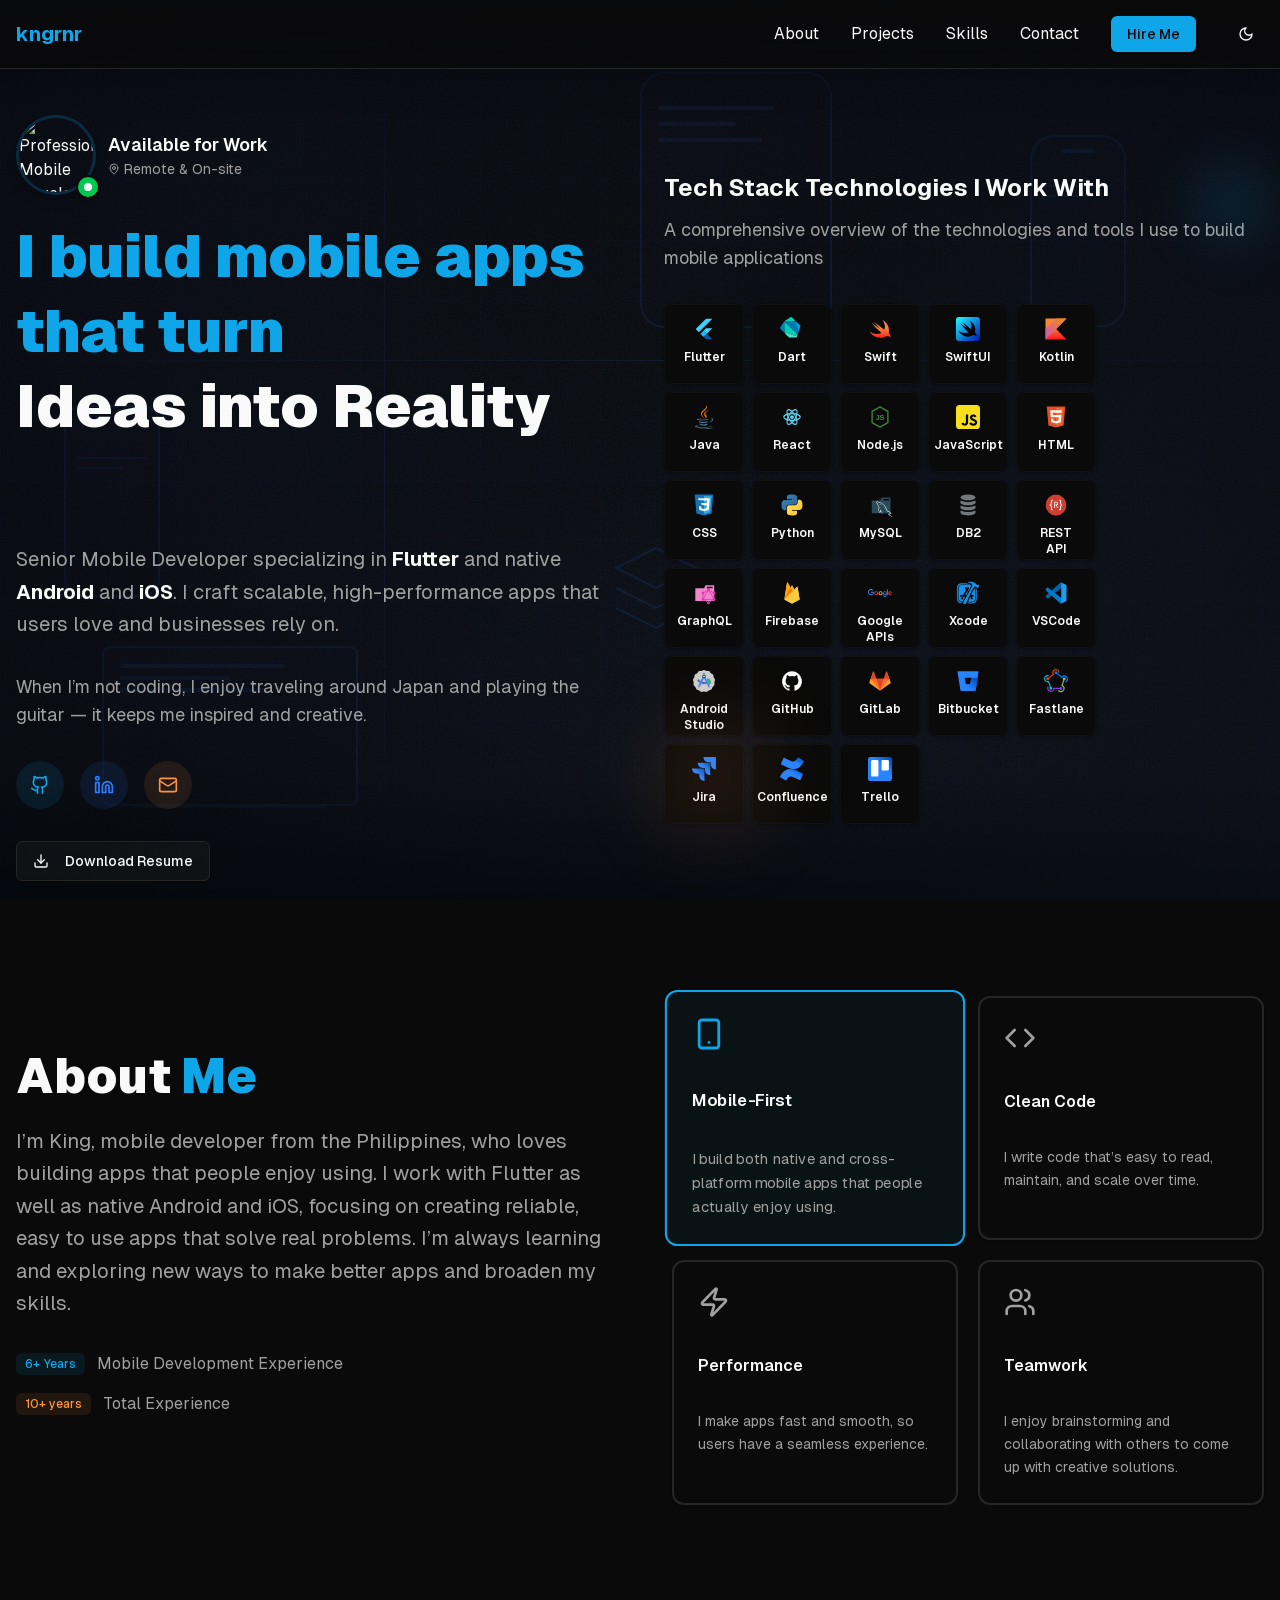
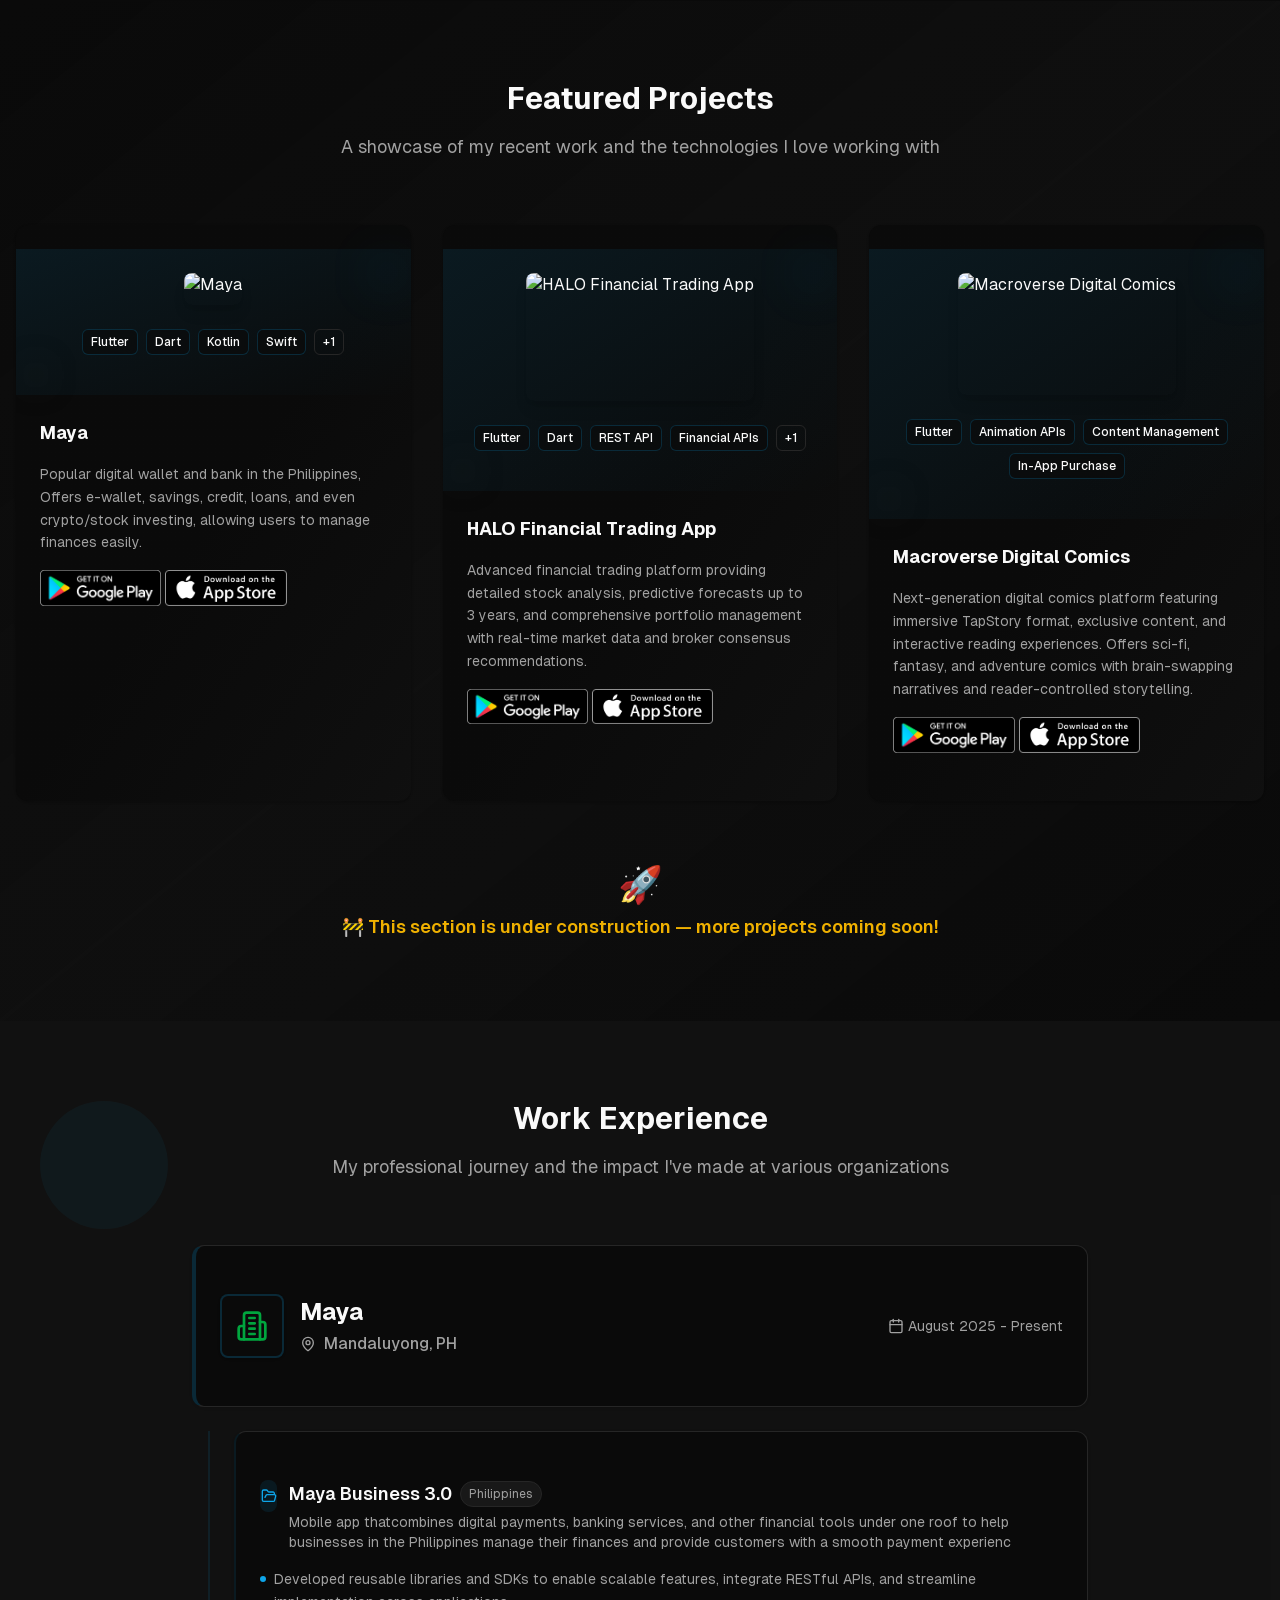
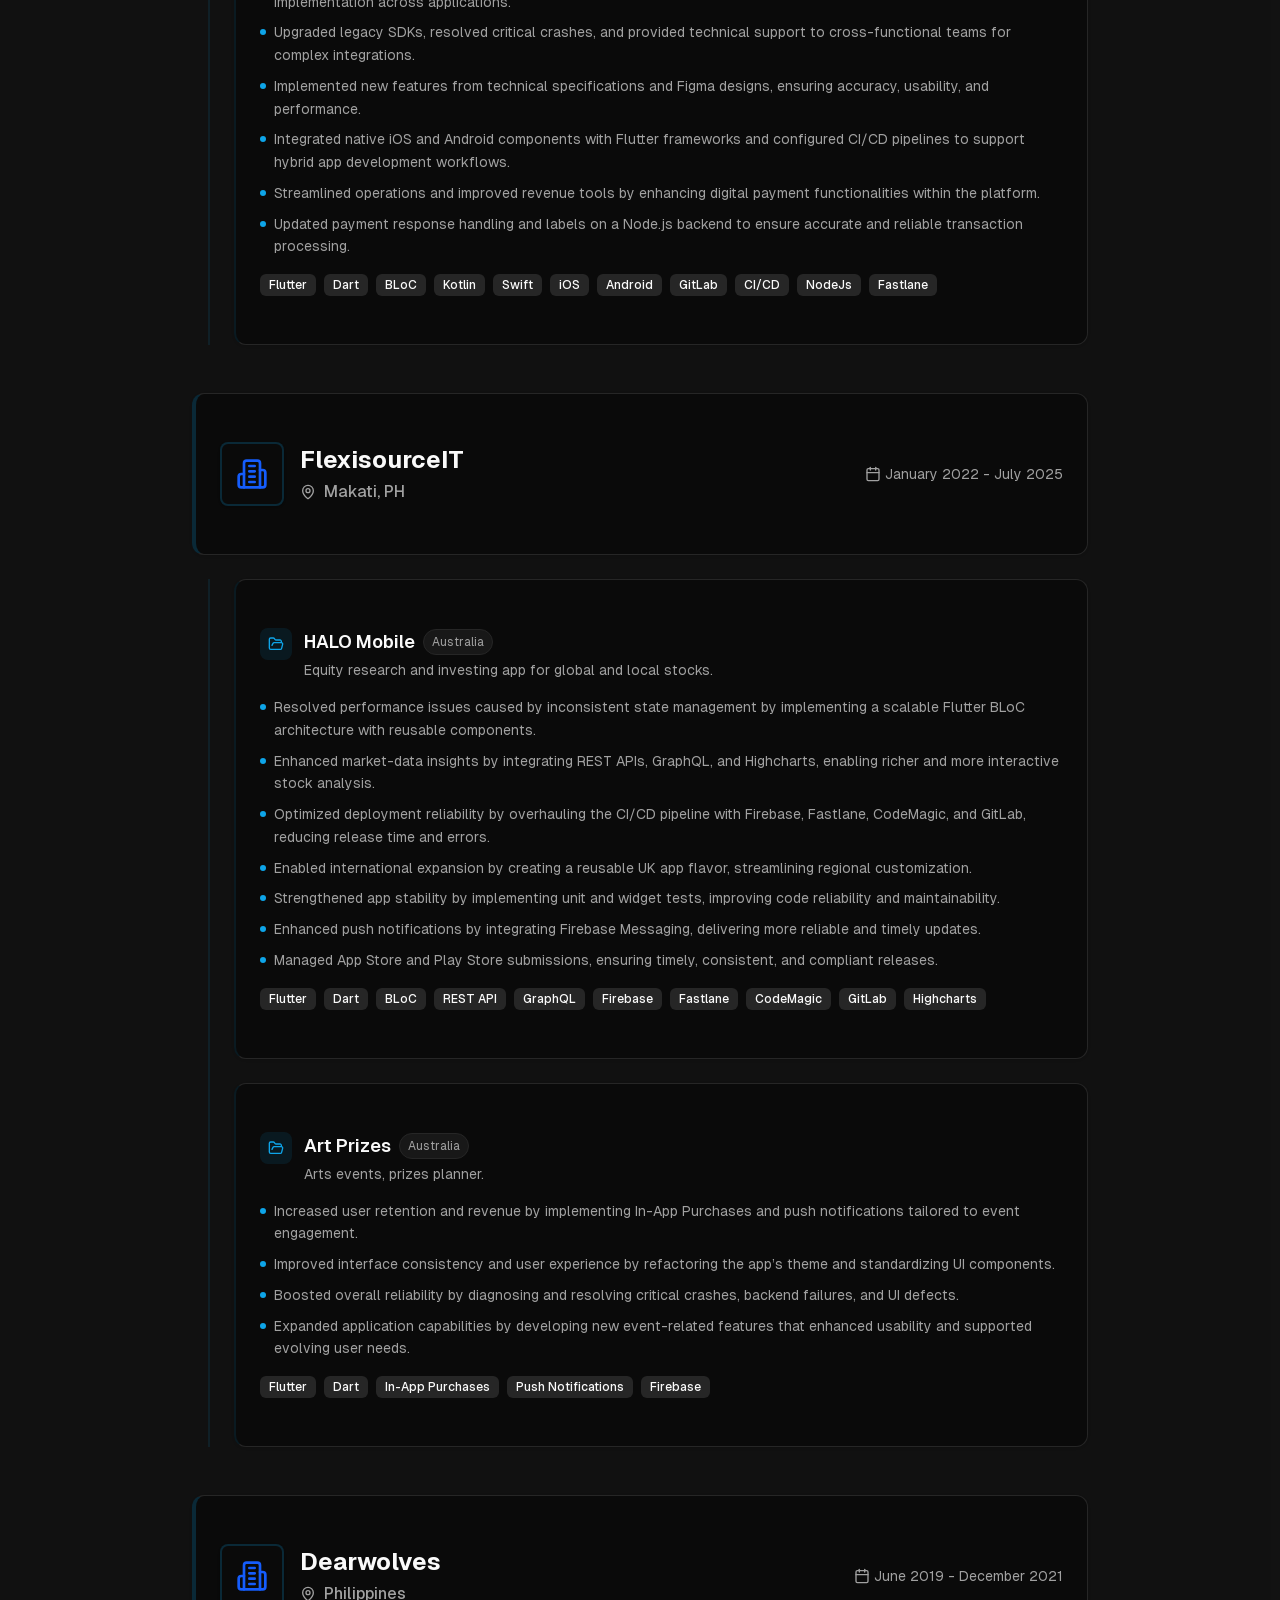
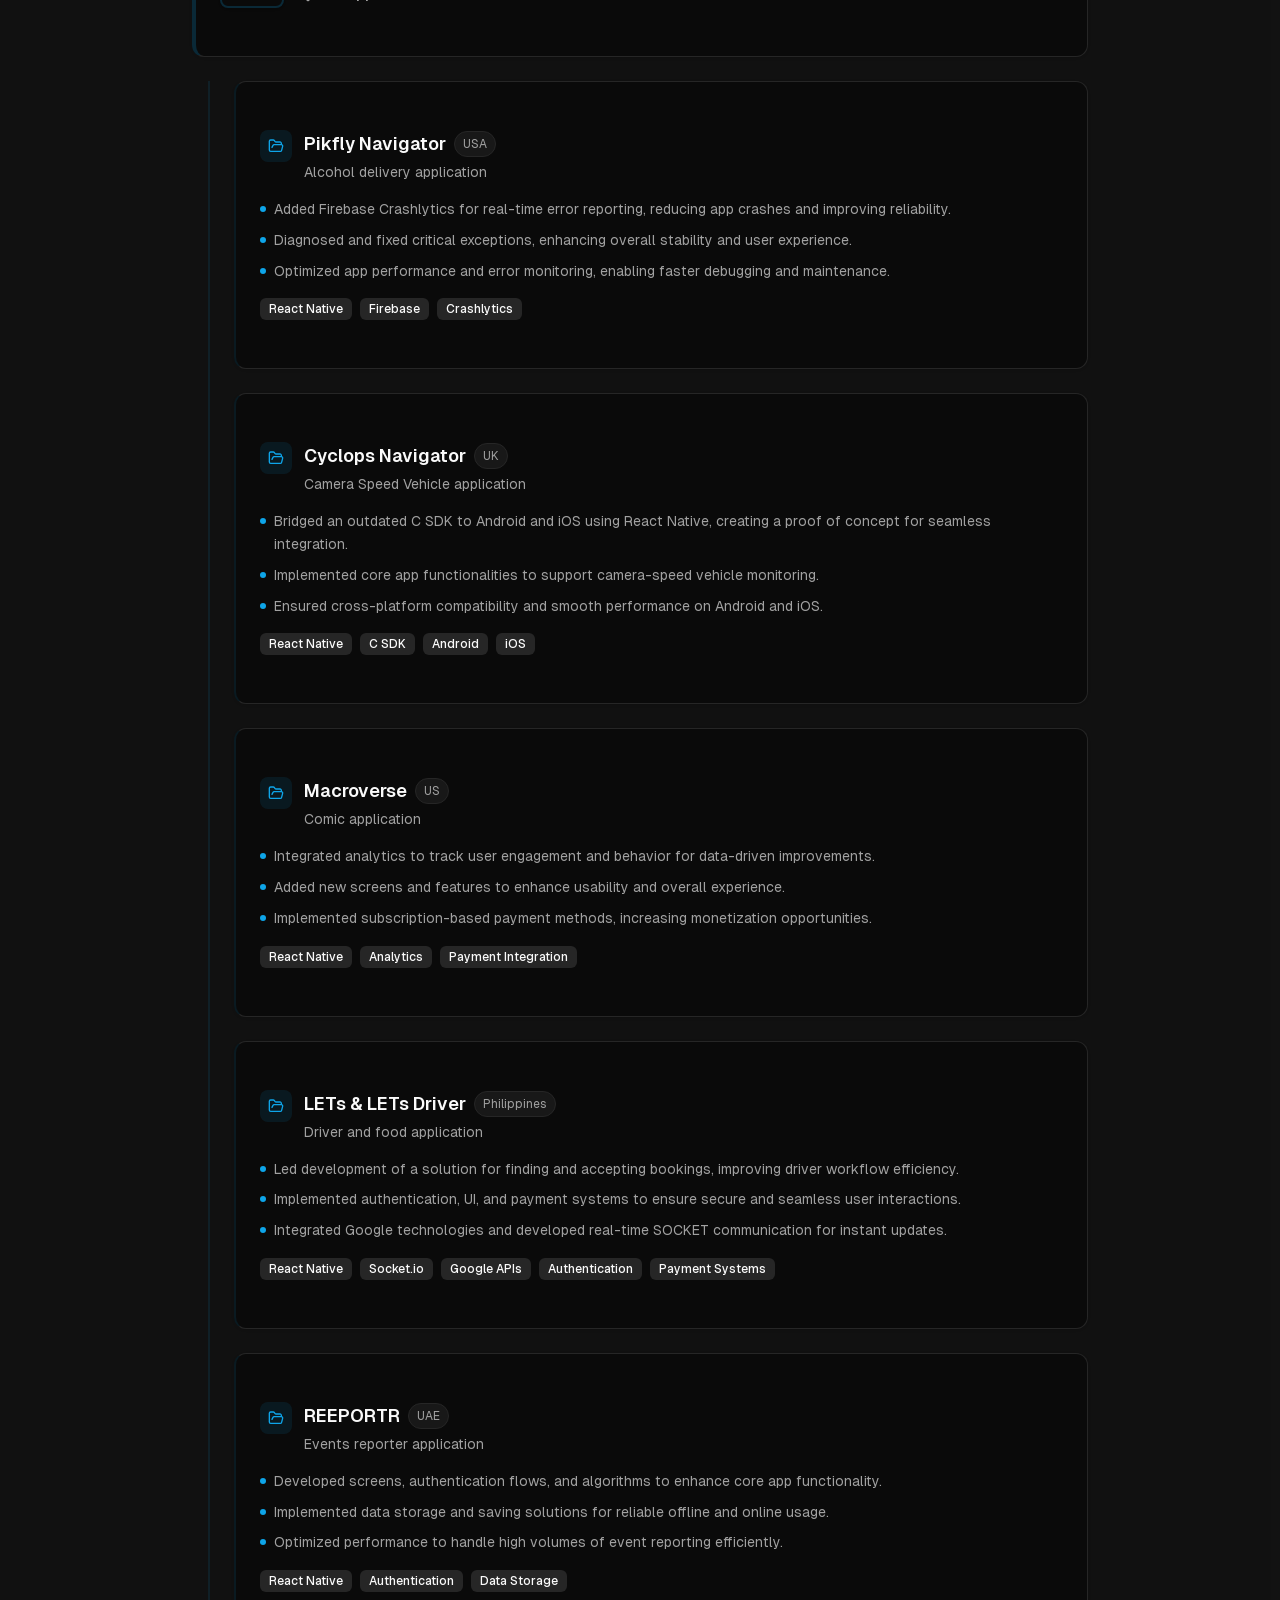
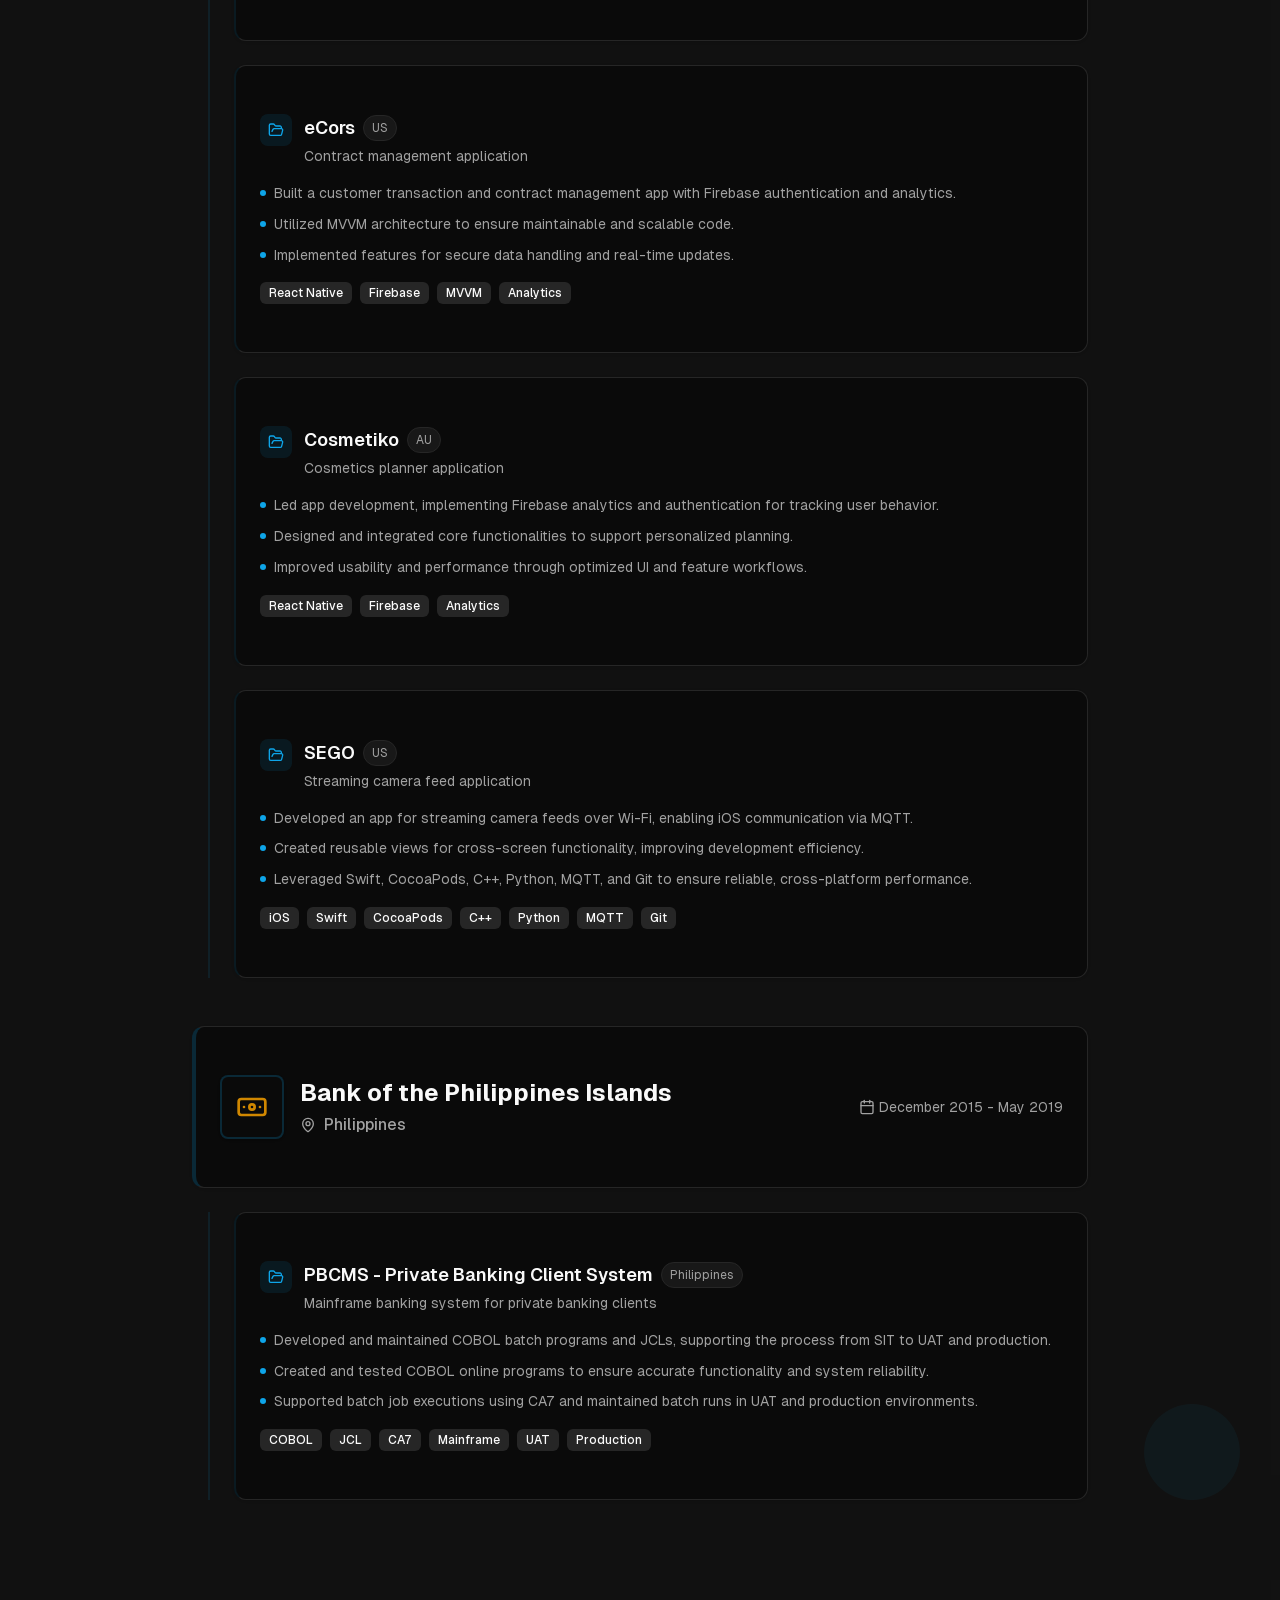
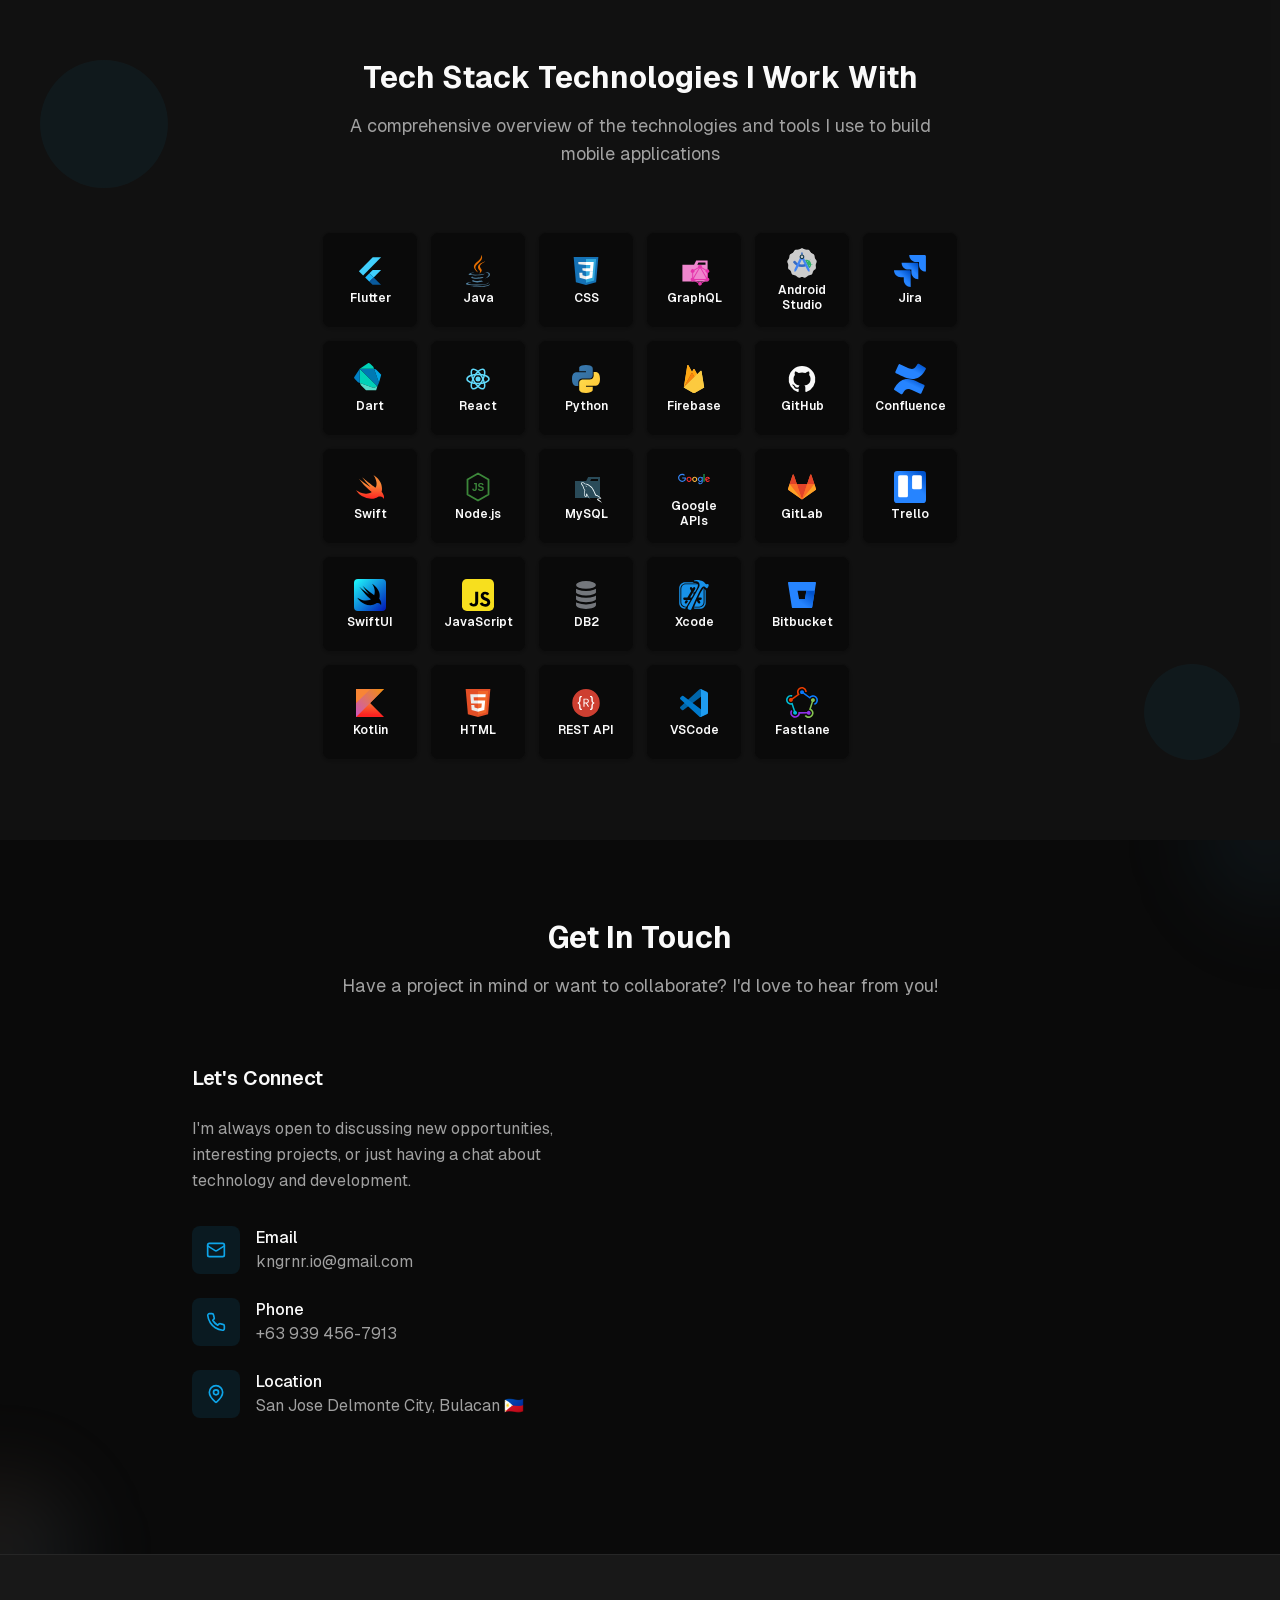
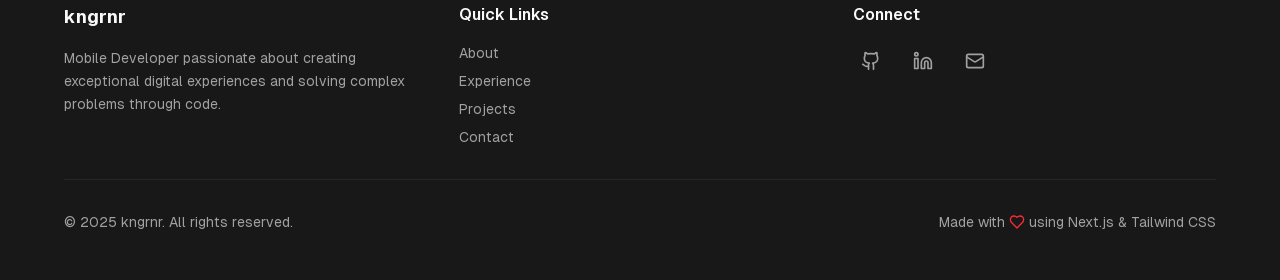
==== commit fe94d874: "deploy: fee86951d369f882f553325d8df45c780917f95f" ====
--- a/index.html
+++ b/index.html
@@ -1 +1 @@
-<!DOCTYPE html><html lang="en"><head><meta charSet="utf-8"/><meta name="viewport" content="width=device-width, initial-scale=1"/><link rel="preload" href="/_next/static/media/028c0d39d2e8f589-s.p.woff2" as="font" crossorigin="" type="font/woff2"/><link rel="preload" href="/_next/static/media/5b01f339abf2f1a5.p.woff2" as="font" crossorigin="" type="font/woff2"/><link rel="preload" as="image" href="https://avatars.githubusercontent.com/u/52155751?v=4"/><link rel="preload" as="image" href="/images/playstore.png"/><link rel="preload" as="image" href="/images/appstore.png"/><link rel="stylesheet" href="/_next/static/css/13259dc9ccfa6acd.css" data-precedence="next"/><link rel="stylesheet" href="/_next/static/css/5a1e1aadcba53199.css" data-precedence="next"/><link rel="preload" as="script" fetchPriority="low" href="/_next/static/chunks/webpack-0aa33f5f5e6a6187.js"/><script src="/_next/static/chunks/fd9d1056-ec10134d27c13f3d.js" async=""></script><script src="/_next/static/chunks/117-855454c8ee8acc61.js" async=""></script><script src="/_next/static/chunks/main-app-db6b42072f427d71.js" async=""></script><script src="/_next/static/chunks/91-f22a81a5cd075687.js" async=""></script><script src="/_next/static/chunks/app/page-8f79df307f71267f.js" async=""></script><script src="/_next/static/chunks/app/layout-e9d7bff6449361c9.js" async=""></script><title>kngrnr | Mobile Developer</title><meta name="description" content="Professional mobile developer specializing in Flutter, iOS, and Android app development. View my portfolio of innovative mobile applications."/><meta name="generator" content="v0.app"/><meta name="next-size-adjust"/><script src="/_next/static/chunks/polyfills-42372ed130431b0a.js" noModule=""></script></head><body class="font-sans __variable_fb8f2c __variable_f910ec"><script>((e,t,r,n,o,a,l,i)=>{let u=document.documentElement,s=["light","dark"];function c(t){(Array.isArray(e)?e:[e]).forEach(e=>{let r="class"===e,n=r&&a?o.map(e=>a[e]||e):o;r?(u.classList.remove(...n),u.classList.add(a&&a[t]?a[t]:t)):u.setAttribute(e,t)}),i&&s.includes(t)&&(u.style.colorScheme=t)}if(n)c(n);else try{let e=localStorage.getItem(t)||r,n=l&&"system"===e?window.matchMedia("(prefers-color-scheme: dark)").matches?"dark":"light":e;c(n)}catch(e){}})("class","theme","dark",null,["light","dark"],null,true,true)</script><!--$--><div class="min-h-screen relative overflow-x-hidden"><div class="relative z-10"><header class="fixed top-0 left-0 right-0 z-50 bg-background/80 backdrop-blur-md border-b border-border"><div class="container mx-auto px-4 py-4"><div class="flex items-center justify-between"><button class="text-xl font-bold text-primary hover:text-primary/80 transition-colors">kngrnr</button><nav class="hidden md:flex items-center space-x-8"><button class="text-foreground hover:text-primary transition-colors">About</button><button class="text-foreground hover:text-primary transition-colors">Projects</button><button class="text-foreground hover:text-primary transition-colors">Skills</button><button class="text-foreground hover:text-primary transition-colors">Contact</button><button data-slot="button" class="inline-flex items-center justify-center gap-2 whitespace-nowrap rounded-md text-sm font-medium transition-all disabled:pointer-events-none disabled:opacity-50 [&amp;_svg]:pointer-events-none [&amp;_svg:not([class*=&#x27;size-&#x27;])]:size-4 shrink-0 [&amp;_svg]:shrink-0 outline-none focus-visible:border-ring focus-visible:ring-ring/50 focus-visible:ring-[3px] aria-invalid:ring-destructive/20 dark:aria-invalid:ring-destructive/40 aria-invalid:border-destructive bg-primary text-primary-foreground shadow-xs hover:bg-primary/90 h-9 px-4 py-2 has-[&gt;svg]:px-3">Hire Me</button><button data-slot="button" class="inline-flex items-center justify-center gap-2 whitespace-nowrap rounded-md text-sm font-medium transition-all disabled:pointer-events-none disabled:opacity-50 [&amp;_svg]:pointer-events-none [&amp;_svg:not([class*=&#x27;size-&#x27;])]:size-4 shrink-0 [&amp;_svg]:shrink-0 outline-none focus-visible:border-ring focus-visible:ring-ring/50 focus-visible:ring-[3px] aria-invalid:ring-destructive/20 dark:aria-invalid:ring-destructive/40 aria-invalid:border-destructive hover:bg-accent hover:text-accent-foreground dark:hover:bg-accent/50 size-9"><svg xmlns="http://www.w3.org/2000/svg" width="24" height="24" viewBox="0 0 24 24" fill="none" stroke="currentColor" stroke-width="2" stroke-linecap="round" stroke-linejoin="round" class="lucide lucide-moon h-[1.2rem] w-[1.2rem]"><path d="M12 3a6 6 0 0 0 9 9 9 9 0 1 1-9-9Z"></path></svg><span class="sr-only">Toggle theme</span></button></nav><div class="md:hidden flex items-center space-x-2"><button data-slot="button" class="inline-flex items-center justify-center gap-2 whitespace-nowrap rounded-md text-sm font-medium transition-all disabled:pointer-events-none disabled:opacity-50 [&amp;_svg]:pointer-events-none [&amp;_svg:not([class*=&#x27;size-&#x27;])]:size-4 shrink-0 [&amp;_svg]:shrink-0 outline-none focus-visible:border-ring focus-visible:ring-ring/50 focus-visible:ring-[3px] aria-invalid:ring-destructive/20 dark:aria-invalid:ring-destructive/40 aria-invalid:border-destructive hover:bg-accent hover:text-accent-foreground dark:hover:bg-accent/50 size-9"><svg xmlns="http://www.w3.org/2000/svg" width="24" height="24" viewBox="0 0 24 24" fill="none" stroke="currentColor" stroke-width="2" stroke-linecap="round" stroke-linejoin="round" class="lucide lucide-moon h-[1.2rem] w-[1.2rem]"><path d="M12 3a6 6 0 0 0 9 9 9 9 0 1 1-9-9Z"></path></svg><span class="sr-only">Toggle theme</span></button><button><svg xmlns="http://www.w3.org/2000/svg" width="24" height="24" viewBox="0 0 24 24" fill="none" stroke="currentColor" stroke-width="2" stroke-linecap="round" stroke-linejoin="round" class="lucide lucide-menu"><line x1="4" x2="20" y1="12" y2="12"></line><line x1="4" x2="20" y1="6" y2="6"></line><line x1="4" x2="20" y1="18" y2="18"></line></svg></button></div></div></div></header><div class="relative"><main class="relative"><section class="relative min-h-screen flex items-center justify-center overflow-hidden bg-gradient-to-br from-background/35 via-background/40 to-muted/20 pt-20 md:pt-24"><div class="absolute inset-0 opacity-[0.02]"><div class="absolute inset-0 bg-[radial-gradient(circle_at_50%_50%,rgba(8,145,178,0.1),transparent_50%)]"></div><div class="absolute inset-0 bg-[linear-gradient(45deg,transparent_48%,rgba(8,145,178,0.02)_49%,rgba(8,145,178,0.02)_51%,transparent_52%)] bg-[length:20px_20px]"></div></div><div class="container mx-auto px-4 relative z-10"><div class="grid lg:grid-cols-2 gap-12 items-center"><div class="transition-all duration-1000 opacity-0 -translate-x-10"><div class="flex items-center gap-3 mb-6"><div class="relative"><img src="https://avatars.githubusercontent.com/u/52155751?v=4" alt="Professional Mobile Developer" class="w-20 h-20 rounded-full border-3 border-primary/20 shadow-lg"/><div class="absolute -bottom-1 -right-1 w-6 h-6 bg-green-500 rounded-full border-2 border-background flex items-center justify-center"><div class="w-2 h-2 bg-white rounded-full animate-pulse"></div></div></div><div><h3 class="font-semibold text-lg">Available for Work</h3><div class="flex items-center gap-1 text-sm text-muted-foreground"><svg xmlns="http://www.w3.org/2000/svg" width="24" height="24" viewBox="0 0 24 24" fill="none" stroke="currentColor" stroke-width="2" stroke-linecap="round" stroke-linejoin="round" class="lucide lucide-map-pin w-3 h-3"><path d="M20 10c0 4.993-5.539 10.193-7.399 11.799a1 1 0 0 1-1.202 0C9.539 20.193 4 14.993 4 10a8 8 0 0 1 16 0"></path><circle cx="12" cy="10" r="3"></circle></svg>Remote &amp; On-site</div></div></div><h1 class="text-4xl md:text-5xl lg:text-6xl font-black mb-6 leading-tight"><span class="text-primary">I build mobile apps that turn</span><br/>Ideas into Reality<br/><span class="text-accent [background:linear-gradient(to_right,hsl(var(--primary)),hsl(var(--accent)))] bg-clip-text [-webkit-background-clip:text] [-webkit-text-fill-color:transparent] [&amp;:not(:has(.bg-clip-text))]:text-accent">Experiences</span></h1><p class="text-lg md:text-xl text-muted-foreground mb-8 leading-relaxed">Senior Mobile Developer specializing in<!-- --> <strong class="text-foreground">Flutter</strong> and native<!-- --> <strong class="text-foreground">Android</strong> and<!-- --> <strong class="text-foreground">iOS</strong>. I craft scalable, high-performance apps that users love and businesses rely on.</p><p class="text-lg text-muted-foreground mt-4 mb-8">When I’m not coding, I enjoy traveling around Japan and playing the guitar — it keeps me inspired and creative.</p><div class="flex items-center gap-4 mb-8"><a href="https://github.com/kngrnr" target="_blank" rel="noopener noreferrer" class="flex items-center justify-center w-12 h-12 rounded-full bg-primary/10 hover:bg-primary/20 transition-colors group"><svg xmlns="http://www.w3.org/2000/svg" width="24" height="24" viewBox="0 0 24 24" fill="none" stroke="currentColor" stroke-width="2" stroke-linecap="round" stroke-linejoin="round" class="lucide lucide-github w-5 h-5 text-primary group-hover:scale-110 transition-transform"><path d="M15 22v-4a4.8 4.8 0 0 0-1-3.5c3 0 6-2 6-5.5.08-1.25-.27-2.48-1-3.5.28-1.15.28-2.35 0-3.5 0 0-1 0-3 1.5-2.64-.5-5.36-.5-8 0C6 2 5 2 5 2c-.3 1.15-.3 2.35 0 3.5A5.403 5.403 0 0 0 4 9c0 3.5 3 5.5 6 5.5-.39.49-.68 1.05-.85 1.65-.17.6-.22 1.23-.15 1.85v4"></path><path d="M9 18c-4.51 2-5-2-7-2"></path></svg></a><a href="https://linkedin.com/in/kngrnr" target="_blank" rel="noopener noreferrer" class="flex items-center justify-center w-12 h-12 rounded-full bg-blue-500/10 hover:bg-blue-500/20 transition-colors group"><svg xmlns="http://www.w3.org/2000/svg" width="24" height="24" viewBox="0 0 24 24" fill="none" stroke="currentColor" stroke-width="2" stroke-linecap="round" stroke-linejoin="round" class="lucide lucide-linkedin w-5 h-5 text-blue-500 group-hover:scale-110 transition-transform"><path d="M16 8a6 6 0 0 1 6 6v7h-4v-7a2 2 0 0 0-2-2 2 2 0 0 0-2 2v7h-4v-7a6 6 0 0 1 6-6z"></path><rect width="4" height="12" x="2" y="9"></rect><circle cx="4" cy="4" r="2"></circle></svg></a><a href="mailto:kngrnr.io@gmail.com" class="flex items-center justify-center w-12 h-12 rounded-full bg-accent/10 hover:bg-accent/20 transition-colors group"><svg xmlns="http://www.w3.org/2000/svg" width="24" height="24" viewBox="0 0 24 24" fill="none" stroke="currentColor" stroke-width="2" stroke-linecap="round" stroke-linejoin="round" class="lucide lucide-mail w-5 h-5 text-accent group-hover:scale-110 transition-transform"><rect width="20" height="16" x="2" y="4" rx="2"></rect><path d="m22 7-8.97 5.7a1.94 1.94 0 0 1-2.06 0L2 7"></path></svg></a></div><div class="flex flex-col sm:flex-row gap-4"><button data-slot="button" class="inline-flex items-center justify-center gap-2 whitespace-nowrap text-sm font-medium transition-all disabled:pointer-events-none disabled:opacity-50 [&amp;_svg]:pointer-events-none [&amp;_svg:not([class*=&#x27;size-&#x27;])]:size-4 shrink-0 [&amp;_svg]:shrink-0 outline-none focus-visible:border-ring focus-visible:ring-ring/50 focus-visible:ring-[3px] aria-invalid:ring-destructive/20 dark:aria-invalid:ring-destructive/40 aria-invalid:border-destructive border shadow-xs hover:bg-accent hover:text-accent-foreground dark:bg-input/30 dark:border-input dark:hover:bg-input/50 h-10 rounded-md px-6 has-[&gt;svg]:px-4 group bg-transparent"><svg xmlns="http://www.w3.org/2000/svg" width="24" height="24" viewBox="0 0 24 24" fill="none" stroke="currentColor" stroke-width="2" stroke-linecap="round" stroke-linejoin="round" class="lucide lucide-download mr-2 w-4 h-4"><path d="M21 15v4a2 2 0 0 1-2 2H5a2 2 0 0 1-2-2v-4"></path><polyline points="7 10 12 15 17 10"></polyline><line x1="12" x2="12" y1="15" y2="3"></line></svg>Download Resume</button></div></div><div class="transition-all duration-1000 delay-300 opacity-0 translate-x-10"><div class="relative"><div class="mb-8 text-left"><h3 class="text-2xl font-bold mb-3 hover:text-primary transition-colors cursor-pointer"> Tech Stack Technologies I Work With</h3><p class="text-lg text-muted-foreground hover:text-foreground transition-colors cursor-pointer">A comprehensive overview of the technologies and tools I use to build mobile applications</p></div><div class="flex justify-start mt-8"><div class="inline-grid grid-flow-row auto-cols-max grid-cols-5 gap-2"><div class="flex flex-col items-center text-center"><div class="w-20 h-20 bg-background rounded-lg flex flex-col items-center gap-2 shadow-sm border border-border/20 p-3 hover:scale-105 hover:shadow-md transition-all duration-200 cursor-pointer"><div class="w-6 h-6"><svg width="100%" height="100%" viewBox="0 0 32 32" xmlns="http://www.w3.org/2000/svg" aria-hidden="true"><title>file_type_flutter</title><polyline points="15.383 18.316 18.744 15.042 27.093 15.042 19.697 22.438 15.383 18.316" style="fill:#40d0fd"></polyline><polygon points="4.907 16.125 9.106 20.424 27.093 2.287 18.744 2.287 4.907 16.125" style="fill:#41d0fd;isolation:isolate"></polygon><polygon points="11.176 22.479 15.435 26.675 19.697 22.438 15.383 18.316 11.176 22.479" style="fill:#1fbcfd"></polygon><polygon points="15.435 26.675 19.697 22.438 26.989 29.813 18.593 29.813 15.435 26.675" style="fill:#095a9d"></polygon><polygon points="15.435 26.675 19.406 25.354 18.068 24.057 15.435 26.675" style="fill:#0e5199"></polygon></svg></div><h4 class="font-semibold text-xs text-foreground text-center">Flutter</h4></div></div><div class="flex flex-col items-center text-center"><div class="w-20 h-20 bg-background rounded-lg flex flex-col items-center gap-2 shadow-sm border border-border/20 p-3 hover:scale-105 hover:shadow-md transition-all duration-200 cursor-pointer"><div class="w-6 h-6"><svg width="100%" height="100%" viewBox="0 0 300 300" xmlns="http://www.w3.org/2000/svg" preserveAspectRatio="xMidYMid"><g><path d="M70.534,69.696 L53.988,53.15 L54.058,172.75 L54.256,178.34 C54.338,180.97 54.826,183.938 55.64,187.014 L186.744,233.244 L219.516,218.724 L219.528,218.684 L70.534,69.696" fill="#00D2B8"></path><path d="M55.64,187.014 L55.648,187.022 C55.64,186.968 55.612,186.908 55.612,186.852 C55.612,186.908 55.62,186.96 55.64,187.014 Z M219.516,218.724 L186.744,233.244 L55.648,187.022 C58.152,196.63 63.696,207.43 69.662,213.336 L112.446,255.876 L207.576,256 L219.528,218.684 Z" fill="#55DDCA"></path><path d="M3.034,130.116 C-1.202,134.638 0.902,143.966 7.722,150.838 L37.14,180.5 L55.64,187.014 C54.826,183.938 54.338,180.97 54.256,178.34 L54.058,172.75 L53.988,53.15 L3.034,130.116 Z" fill="#0081C6"></path><path d="M187.82,54.686 C184.744,53.9 181.794,53.414 179.12,53.33 L173.212,53.126 L53.988,53.142 L219.544,218.684 L234.098,185.88 Z" fill="#0079B3"></path><path d="M214.118,68.732 C208.11,62.674 197.452,57.168 187.826,54.692 L234.098,185.88 L255.152,109.92 Z" fill="#00A4E4"></path><path d="M181.338,36.298 L151.684,6.862 C144.826,0.068 135.494,-2.046 130.984,2.178 L53.988,53.142 L173.212,53.126 C179.12,53.33 184.744,53.9 187.82,54.686 Z" fill="#00D2B8"></path></g></svg></div><h4 class="font-semibold text-xs text-foreground text-center">Dart</h4></div></div><div class="flex flex-col items-center text-center"><div class="w-20 h-20 bg-background rounded-lg flex flex-col items-center gap-2 shadow-sm border border-border/20 p-3 hover:scale-105 hover:shadow-md transition-all duration-200 cursor-pointer"><div class="w-6 h-6"><svg width="100%" height="100%" viewBox="0 0 32 32" xmlns="http://www.w3.org/2000/svg" xmlns:xlink="http://www.w3.org/1999/xlink" aria-hidden="true"><defs><linearGradient id="a" x1="-134.494" y1="-171.82" x2="-134.497" y2="-171.89" gradientTransform="matrix(240 0 0 -205.6 32295 -35312.585)" gradientUnits="userSpaceOnUse"><stop offset="0" stop-color="#f88535"></stop><stop offset="1" stop-color="#fd2221"></stop></linearGradient></defs><title>file_type_swift</title><path d="M19.422,4.007s6.217,3.554,7.844,9.2c1.466,5.1.292,7.534.292,7.534a8.915,8.915,0,0,1,1.742,2.8,4.825,4.825,0,0,1,.29,4.453s-.1-2.08-3.2-2.511c-2.841-.4-3.874,2.366-9.3,2.232A18.435,18.435,0,0,1,2,19.354C4.651,20.8,8.124,23.045,12.449,22.7s5.228-1.674,5.228-1.674A66.9,66.9,0,0,1,4.891,7.643c3.4,2.845,11.822,8.507,11.626,8.363A75.826,75.826,0,0,1,8.092,6.24S20.728,16.629,21.745,16.563c.418-.861,2.579-5.318-2.324-12.557Z" style="fill:url(#a)"></path></svg></div><h4 class="font-semibold text-xs text-foreground text-center">Swift</h4></div></div><div class="flex flex-col items-center text-center"><div class="w-20 h-20 bg-background rounded-lg flex flex-col items-center gap-2 shadow-sm border border-border/20 p-3 hover:scale-105 hover:shadow-md transition-all duration-200 cursor-pointer"><div class="w-6 h-6"><svg width="100%" height="100%" viewBox="0 0 256 256" xmlns="http://www.w3.org/2000/svg" preserveAspectRatio="xMidYMid" aria-hidden="true"><defs><linearGradient id="bgGradient" x1="100%" y1="100%" x2="0%" y2="0%"><stop offset="0%" stop-color="#0015b5"></stop><stop offset="100%" stop-color="#1ffefe"></stop></linearGradient></defs><rect width="256" height="256" rx="32" ry="32" fill="url(#bgGradient)"></rect><path fill="#000000" d="M144.7,38c84.4,57.4,57.1,120.7,57.1,120.7s24,27.1,14.3,50.8c0,0-9.9-16.6-26.5-16.6c-16,0-25.4,16.6-57.6,16.6 c-71.7,0-105.6-59.9-105.6-59.9C91,192.1,135.1,162,135.1,162c-29.1-16.9-91-97.7-91-97.7c53.9,45.9,77.2,58,77.2,58 c-13.9-11.5-52.9-67.7-52.9-67.7c31.2,31.6,93.2,75.7,93.2,75.7C179.2,81.5,144.7,38,144.7,38z"></path></svg></div><h4 class="font-semibold text-xs text-foreground text-center">SwiftUI</h4></div></div><div class="flex flex-col items-center text-center"><div class="w-20 h-20 bg-background rounded-lg flex flex-col items-center gap-2 shadow-sm border border-border/20 p-3 hover:scale-105 hover:shadow-md transition-all duration-200 cursor-pointer"><div class="w-6 h-6"><svg width="100%" height="100%" viewBox="0 0 32 32" xmlns="http://www.w3.org/2000/svg" xmlns:xlink="http://www.w3.org/1999/xlink" aria-hidden="true"><defs><linearGradient id="a" x1="73.714" y1="910.226" x2="105.452" y2="878.134" gradientTransform="translate(-64.139 -782.556) scale(0.893)" gradientUnits="userSpaceOnUse"><stop offset="0" stop-color="#0296d8"></stop><stop offset="1" stop-color="#8371d9"></stop></linearGradient><linearGradient id="b" x1="69.813" y1="905.226" x2="102.279" y2="875.745" gradientTransform="translate(-64.139 -782.556) scale(0.893)" gradientUnits="userSpaceOnUse"><stop offset="0" stop-color="#cb55c0"></stop><stop offset="1" stop-color="#f28e0e"></stop></linearGradient></defs><title>file_type_kotlin</title><path d="M2,2V30H30v-.047l-6.95-7L16.1,15.946l6.95-7.012L29.938,2Z" style="fill:url(#a)"></path><path d="M16.318,2,2,16.318V30h.124L16.132,15.992l-.031-.031L23.05,8.95,29.938,2Z" style="fill:url(#b)"></path></svg></div><h4 class="font-semibold text-xs text-foreground text-center">Kotlin</h4></div></div><div class="flex flex-col items-center text-center"><div class="w-20 h-20 bg-background rounded-lg flex flex-col items-center gap-2 shadow-sm border border-border/20 p-3 hover:scale-105 hover:shadow-md transition-all duration-200 cursor-pointer"><div class="w-6 h-6"><svg width="100%" height="100%" viewBox="0 0 32 32" fill="none" xmlns="http://www.w3.org/2000/svg"><path d="M16.0497 8.44062C22.6378 3.32607 19.2566 0 19.2566 0C19.7598 5.28738 13.813 6.53583 12.2189 10.1692C11.1312 12.6485 12.9638 14.8193 16.0475 17.5554C15.7749 16.9494 15.3544 16.3606 14.9288 15.7645C13.4769 13.7313 11.9645 11.6132 16.0497 8.44062Z" fill="#E76F00"></path><path d="M17.1015 18.677C17.1015 18.677 19.0835 17.0779 17.5139 15.3008C12.1931 9.27186 23.3333 6.53583 23.3333 6.53583C16.5317 9.8125 17.5471 11.7574 19.2567 14.1202C21.0871 16.6538 17.1015 18.677 17.1015 18.677Z" fill="#E76F00"></path><path d="M22.937 23.4456C29.0423 20.3258 26.2195 17.3278 24.2492 17.7317C23.7662 17.8305 23.5509 17.9162 23.5509 17.9162C23.5509 17.9162 23.7302 17.64 24.0726 17.5204C27.9705 16.1729 30.9682 21.4949 22.8143 23.6028C22.8143 23.6029 22.9088 23.5198 22.937 23.4456Z" fill="#5382A1"></path><path d="M10.233 19.4969C6.41312 18.9953 12.3275 17.6139 12.3275 17.6139C12.3275 17.6139 10.0307 17.4616 7.20592 18.8043C3.86577 20.3932 15.4681 21.1158 21.474 19.5625C22.0984 19.1432 22.9614 18.7798 22.9614 18.7798C22.9614 18.7798 20.5037 19.2114 18.0561 19.4145C15.0612 19.6612 11.8459 19.7093 10.233 19.4969Z" fill="#5382A1"></path><path d="M11.6864 22.4758C9.55624 22.2592 10.951 21.2439 10.951 21.2439C5.43898 23.0429 14.0178 25.083 21.7199 22.8682C20.9012 22.5844 20.3806 22.0653 20.3806 22.0653C16.6163 22.7781 14.441 22.7553 11.6864 22.4758Z" fill="#5382A1"></path><path d="M12.6145 25.6991C10.486 25.4585 11.7295 24.7474 11.7295 24.7474C6.72594 26.1222 14.7729 28.9625 21.1433 26.2777C20.0999 25.8787 19.3528 25.4181 19.3528 25.4181C16.5111 25.9469 15.1931 25.9884 12.6145 25.6991Z" fill="#5382A1"></path><path d="M25.9387 27.3388C25.9387 27.3388 26.8589 28.0844 24.9252 28.6612C21.2481 29.7566 9.62093 30.0874 6.39094 28.7049C5.22984 28.2082 7.40723 27.5189 8.09215 27.3742C8.80646 27.2219 9.21466 27.2503 9.21466 27.2503C7.9234 26.3558 0.868489 29.0067 5.63111 29.7659C18.6195 31.8372 29.3077 28.8331 25.9387 27.3388Z" fill="#5382A1"></path><path d="M28 28.9679C27.7869 31.6947 18.7877 32.2683 12.9274 31.8994C9.10432 31.6583 8.33812 31.0558 8.32691 31.047C11.9859 31.6402 18.1549 31.7482 23.1568 30.8225C27.5903 30.0016 28 28.9679 28 28.9679Z" fill="#5382A1"></path></svg></div><h4 class="font-semibold text-xs text-foreground text-center">Java</h4></div></div><div class="flex flex-col items-center text-center"><div class="w-20 h-20 bg-background rounded-lg flex flex-col items-center gap-2 shadow-sm border border-border/20 p-3 hover:scale-105 hover:shadow-md transition-all duration-200 cursor-pointer"><div class="w-6 h-6"><svg width="100%" height="100%" viewBox="0 0 32 32" xmlns="http://www.w3.org/2000/svg"><circle cx="16" cy="16" r="2.5" fill="#61DAFB"></circle><ellipse cx="16" cy="16" rx="11" ry="4.5" fill="none" stroke="#61DAFB" stroke-width="1.5"></ellipse><ellipse cx="16" cy="16" rx="11" ry="4.5" fill="none" stroke="#61DAFB" stroke-width="1.5" transform="rotate(60 16 16)"></ellipse><ellipse cx="16" cy="16" rx="11" ry="4.5" fill="none" stroke="#61DAFB" stroke-width="1.5" transform="rotate(120 16 16)"></ellipse></svg></div><h4 class="font-semibold text-xs text-foreground text-center">React</h4></div></div><div class="flex flex-col items-center text-center"><div class="w-20 h-20 bg-background rounded-lg flex flex-col items-center gap-2 shadow-sm border border-border/20 p-3 hover:scale-105 hover:shadow-md transition-all duration-200 cursor-pointer"><div class="w-6 h-6"><svg width="100%" height="100%" viewBox="0 0 32 32" xmlns="http://www.w3.org/2000/svg" fill="none"><path d="M16 2.5l10.5 6v15l-10.5 6-10.5-6v-15L16 2.5z" stroke="#3C873A" stroke-width="1.8" stroke-linejoin="round"></path><text x="16" y="20" text-anchor="middle" font-size="10" font-weight="700" fill="#3C873A" font-family="Arial, Helvetica, sans-serif">JS</text></svg></div><h4 class="font-semibold text-xs text-foreground text-center">Node.js</h4></div></div><div class="flex flex-col items-center text-center"><div class="w-20 h-20 bg-background rounded-lg flex flex-col items-center gap-2 shadow-sm border border-border/20 p-3 hover:scale-105 hover:shadow-md transition-all duration-200 cursor-pointer"><div class="w-6 h-6"><svg width="100%" height="100%" viewBox="0 0 512 512" xmlns="http://www.w3.org/2000/svg" aria-label="JavaScript" role="img"><rect width="512" height="512" rx="15%" fill="#f7df1e"></rect><path d="M324 370c10 17 24 29 47 29c20 0 33-10 33-24c0-16-13-22-35-32l-12-5c-35-15-58-33-58-72c0-36 27-64 70-64c31 0 53 11 68 39l-37 24c-8-15-17-21-31-21c-14 0-23 9-23 21c0 14 9 20 30 29l12 5c41 18 64 35 64 76c0 43-34 67-80 67c-45 0-74-21-88-49zm-170 4c8 13 14 25 31 25c16 0 26-6 26-30V203h48v164c0 50-29 72-72 72c-39 0-61-20-72-44z" fill="#000000"></path></svg></div><h4 class="font-semibold text-xs text-foreground text-center">JavaScript</h4></div></div><div class="flex flex-col items-center text-center"><div class="w-20 h-20 bg-background rounded-lg flex flex-col items-center gap-2 shadow-sm border border-border/20 p-3 hover:scale-105 hover:shadow-md transition-all duration-200 cursor-pointer"><div class="w-6 h-6"><svg width="100%" height="100%" viewBox="0 0 32 32" xmlns="http://www.w3.org/2000/svg"><polygon points="5.902 27.201 3.655 2 28.345 2 26.095 27.197 15.985 30 5.902 27.201" fill="#e44f26"></polygon><polygon points="16 27.858 24.17 25.593 26.092 4.061 16 4.061 16 27.858" fill="#f1662a"></polygon><polygon points="16 13.407 11.91 13.407 11.628 10.242 16 10.242 16 7.151 15.989 7.151 8.25 7.151 8.324 7.981 9.083 16.498 16 16.498 16 13.407" fill="#ebebeb"></polygon><polygon points="16 21.434 15.986 21.438 12.544 20.509 12.324 18.044 10.651 18.044 9.221 18.044 9.654 22.896 15.986 24.654 16 24.65 16 21.434" fill="#ebebeb"></polygon><polygon points="15.989 13.407 15.989 16.498 19.795 16.498 19.437 20.507 15.989 21.437 15.989 24.653 22.326 22.896 22.372 22.374 23.098 14.237 23.174 13.407 22.341 13.407 15.989 13.407" fill="#fff"></polygon><polygon points="15.989 7.151 15.989 9.071 15.989 10.242 23.455 10.242 23.517 9.548 23.658 7.981 23.732 7.151 15.989 7.151" fill="#fff"></polygon></svg></div><h4 class="font-semibold text-xs text-foreground text-center">HTML</h4></div></div><div class="flex flex-col items-center text-center"><div class="w-20 h-20 bg-background rounded-lg flex flex-col items-center gap-2 shadow-sm border border-border/20 p-3 hover:scale-105 hover:shadow-md transition-all duration-200 cursor-pointer"><div class="w-6 h-6"><svg width="100%" height="100%" viewBox="0 0 32 32" xmlns="http://www.w3.org/2000/svg"><polygon points="5.902 27.201 3.656 2 28.344 2 26.095 27.197 15.985 30 5.902 27.201" fill="#1572b6"></polygon><polygon points="16 27.858 24.17 25.593 26.092 4.061 16 4.061 16 27.858" fill="#33a9dc"></polygon><polygon points="16 13.191 20.09 13.191 20.372 10.026 16 10.026 16 6.935 16.011 6.935 23.75 6.935 23.676 7.764 22.917 16.282 16 16.282 16 13.191" fill="#fff"></polygon><polygon points="16.019 21.218 16.005 21.222 12.563 20.292 12.343 17.827 10.67 17.827 9.24 17.827 9.673 22.68 16.004 24.438 16.019 24.434 16.019 21.218" fill="#ebebeb"></polygon><polygon points="19.827 16.151 19.455 20.29 16.008 21.22 16.008 24.436 22.344 22.68 22.391 22.158 22.928 16.151 19.827 16.151" fill="#fff"></polygon><polygon points="16.011 6.935 16.011 8.855 16.011 10.026 8.483 9.331 8.342 7.764 8.268 6.935 16.011 6.935" fill="#ebebeb"></polygon><polygon points="16 13.191 16 15.111 16 16.274 12.539 15.587 12.399 14.02 12.325 13.191 16 13.191" fill="#ebebeb"></polygon></svg></div><h4 class="font-semibold text-xs text-foreground text-center">CSS</h4></div></div><div class="flex flex-col items-center text-center"><div class="w-20 h-20 bg-background rounded-lg flex flex-col items-center gap-2 shadow-sm border border-border/20 p-3 hover:scale-105 hover:shadow-md transition-all duration-200 cursor-pointer"><div class="w-6 h-6"><svg width="100%" height="100%" viewBox="0 0 32 32" xmlns="http://www.w3.org/2000/svg"><defs><linearGradient id="gradA" x1="0%" y1="0%" x2="100%" y2="100%"><stop offset="0%" stop-color="#387eb8"></stop><stop offset="100%" stop-color="#366994"></stop></linearGradient><linearGradient id="gradB" x1="0%" y1="0%" x2="100%" y2="100%"><stop offset="0%" stop-color="#ffe052"></stop><stop offset="100%" stop-color="#ffc331"></stop></linearGradient></defs><path d="M15.885,2.1c-7.1,0-6.651,3.07-6.651,3.07V8.36h6.752v1H6.545S2,8.8,2,16.005s4.013,6.912,4.013,6.912H8.33V19.556s-.13-4.013,3.9-4.013h6.762s3.772.06,3.772-3.652V5.8s.572-3.712-6.842-3.712Z" fill="url(#gradA)"></path><path d="M16.085,29.91c7.1,0,6.651-3.08,6.651-3.08V23.65H15.985v-1h9.47S30,23.158,30,15.995s-4.013-6.912-4.013-6.912H23.64V12.4s.13,4.013-3.9,4.013H12.975S9.2,16.356,9.2,20.068V26.2s-.572,3.712,6.842,3.712Z" fill="url(#gradB)"></path></svg></div><h4 class="font-semibold text-xs text-foreground text-center">Python</h4></div></div><div class="flex flex-col items-center text-center"><div class="w-20 h-20 bg-background rounded-lg flex flex-col items-center gap-2 shadow-sm border border-border/20 p-3 hover:scale-105 hover:shadow-md transition-all duration-200 cursor-pointer"><div class="w-6 h-6"><svg width="100%" height="100%" viewBox="0 0 32 32" xmlns="http://www.w3.org/2000/svg"><path d="M27.917,6H18.143l-2,4H5V27H30V6ZM28,10H20.19l1.048-2H28Z" fill="#2a4b59"></path><path d="M16.018,14.715a2.267,2.267,0,0,0-.591.072v.029h.028a4.784,4.784,0,0,0,.461.591c.116.231.217.46.332.691l.028-.029a.81.81,0,0,0,.3-.721,3.194,3.194,0,0,1-.173-.3c-.086-.144-.274-.216-.39-.331" fill="#ffffff" fill-rule="evenodd"></path><path d="M30.328,27.286a6.676,6.676,0,0,0-2.8.4c-.216.086-.562.086-.591.36.116.115.13.3.232.462a3.376,3.376,0,0,0,.749.879c.3.231.605.46.923.662.562.347,1.2.548,1.743.894.318.2.634.461.953.678.158.115.258.3.46.374v-.044a2.918,2.918,0,0,0-.22-.462c-.144-.143-.288-.274-.433-.417a6.878,6.878,0,0,0-1.5-1.455c-.462-.318-1.471-.75-1.658-1.282l-.029-.029a5.843,5.843,0,0,0,1-.232c.489-.129.936-.1,1.441-.229.231-.058.649-.2.649-.2V27.42c-.258-.256-.442-.6-.713-.841a19.049,19.049,0,0,0-2.352-1.753c-.443-.285-1.013-.47-1.483-.713-.17-.086-.455-.128-.555-.271a5.714,5.714,0,0,1-.585-1.1c-.413-.783-.813-1.652-1.169-2.48a15.136,15.136,0,0,0-.727-1.625,14.371,14.371,0,0,0-5.517-5.331,6.818,6.818,0,0,0-1.824-.585c-.357-.015-.713-.043-1.069-.057a5.792,5.792,0,0,1-.656-.5c-.813-.513-2.907-1.625-3.506-.157-.385.927.57,1.839.9,2.31a6.683,6.683,0,0,1,.726,1.069c.1.242.128.5.229.756a17.035,17.035,0,0,0,.741,1.911,6.726,6.726,0,0,0,.527.883c.115.158.314.228.357.486a4.086,4.086,0,0,0-.328,1.069,6.276,6.276,0,0,0,.414,4.789c.228.356.77,1.141,1.5.841.641-.256.5-1.069.684-1.781.043-.172.014-.285.1-.4v.14s.364.8.544,1.209a8.152,8.152,0,0,0,1.8,1.951,2.634,2.634,0,0,1,.663.875v.258h.322a.8.8,0,0,0-.319-.593,7.1,7.1,0,0,1-.722-.874,18.765,18.765,0,0,1-1.555-2.651c-.223-.453-.417-.947-.6-1.4-.083-.174-.083-.437-.222-.524a5.458,5.458,0,0,0-.666.989,8.569,8.569,0,0,0-.389,2.2c-.055.015-.028,0-.055.029-.444-.116-.6-.6-.764-1a6.6,6.6,0,0,1-.125-3.89c.1-.3.515-1.267.347-1.558-.084-.278-.361-.437-.514-.656a5.881,5.881,0,0,1-.5-.932c-.333-.815-.5-1.719-.861-2.534a7.844,7.844,0,0,0-.694-1.122,7.236,7.236,0,0,1-.764-1.136.707.707,0,0,1-.056-.6.227.227,0,0,1,.2-.19c.18-.16.694.043.874.131a6.924,6.924,0,0,1,1.374.728c.2.146.652.516.652.516h.135c.461.1.981.028,1.413.158a9.189,9.189,0,0,1,2.075.994,12.786,12.786,0,0,1,4.5,4.93c.173.331.246.634.4.979.3.708.678,1.429.98,2.12a9.482,9.482,0,0,0,1.024,1.932c.216.3,1.081.461,1.47.62a10.54,10.54,0,0,1,1,.4c.49.3.979.649,1.441.981.23.173.951.533.994.822" fill="#f3fdff" fill-rule="evenodd"></path></svg></div><h4 class="font-semibold text-xs text-foreground text-center">MySQL</h4></div></div><div class="flex flex-col items-center text-center"><div class="w-20 h-20 bg-background rounded-lg flex flex-col items-center gap-2 shadow-sm border border-border/20 p-3 hover:scale-105 hover:shadow-md transition-all duration-200 cursor-pointer"><div class="w-6 h-6"><svg width="100%" height="100%" viewBox="0 0 32 32" xmlns="http://www.w3.org/2000/svg"><path d="M8.562,15.256A21.159,21.159,0,0,0,16,16.449a21.159,21.159,0,0,0,7.438-1.194c1.864-.727,2.525-1.535,2.525-2V9.7a10.357,10.357,0,0,1-2.084,1.076A22.293,22.293,0,0,1,16,12.078a22.36,22.36,0,0,1-7.879-1.3A10.28,10.28,0,0,1,6.037,9.7v3.55C6.037,13.724,6.7,14.528,8.562,15.256Z" fill="#74777c"></path><path d="M8.562,21.961a15.611,15.611,0,0,0,2.6.741A24.9,24.9,0,0,0,16,23.155a24.9,24.9,0,0,0,4.838-.452,15.614,15.614,0,0,0,2.6-.741c1.864-.727,2.525-1.535,2.525-2v-3.39a10.706,10.706,0,0,1-1.692.825A23.49,23.49,0,0,1,16,18.74a23.49,23.49,0,0,1-8.271-1.348,10.829,10.829,0,0,1-1.692-.825V19.96C6.037,20.426,6.7,21.231,8.562,21.961Z" fill="#74777c"></path><path d="M16,30c5.5,0,9.963-1.744,9.963-3.894V23.269a10.5,10.5,0,0,1-1.535.762l-.157.063A23.487,23.487,0,0,1,16,25.445a23.422,23.422,0,0,1-8.271-1.351c-.054-.02-.106-.043-.157-.063a10.5,10.5,0,0,1-1.535-.762v2.837C6.037,28.256,10.5,30,16,30Z" fill="#74777c"></path><ellipse cx="16" cy="5.894" rx="9.963" ry="3.894" fill="#74777c"></ellipse></svg></div><h4 class="font-semibold text-xs text-foreground text-center">DB2</h4></div></div><div class="flex flex-col items-center text-center"><div class="w-20 h-20 bg-background rounded-lg flex flex-col items-center gap-2 shadow-sm border border-border/20 p-3 hover:scale-105 hover:shadow-md transition-all duration-200 cursor-pointer"><div class="w-6 h-6"><svg width="100%" height="100%" viewBox="0 0 32 32" xmlns="http://www.w3.org/2000/svg"><path d="M16,30A13.859,13.859,0,0,1,2.286,16,14.149,14.149,0,0,1,6.3,6.1,13.517,13.517,0,0,1,25.7,6.1,14.149,14.149,0,0,1,29.714,16,13.859,13.859,0,0,1,16,30Z" fill="#ce3f31"></path><path d="M11.869,23.015h-.4a4.263,4.263,0,0,1-1.048-.113,1.387,1.387,0,0,1-.767-.548,2.2,2.2,0,0,1-.409-1.026A13.28,13.28,0,0,1,9.159,19.6a12.78,12.78,0,0,0-.08-1.687,1.773,1.773,0,0,0-.405-.924,1.325,1.325,0,0,0-1.026-.391V15.4a1.325,1.325,0,0,0,1.026-.391,1.773,1.773,0,0,0,.405-.924,12.78,12.78,0,0,0,.08-1.687,13.28,13.28,0,0,1,.084-1.731,2.2,2.2,0,0,1,.409-1.026,1.387,1.387,0,0,1,.767-.548,4.263,4.263,0,0,1,1.048-.113h.4v1.14h-.226q-.76,0-.931.4a7.72,7.72,0,0,0-.172,2.17,4.876,4.876,0,0,1-.416,2.316A2.117,2.117,0,0,1,8.859,16a2.089,2.089,0,0,1,1.264.986A4.876,4.876,0,0,1,10.54,19.3a7.72,7.72,0,0,0,.172,2.17q.172.4.931.4h.226Zm1.6-3.141h1.035V16.42h1.459l1.97,3.454h1.184L17.04,16.308a2.243,2.243,0,0,0,1.833-2.319c0-1.7-1.2-2.294-2.855-2.294H13.474Zm1.035-4.3V12.53h1.359c1.272,0,1.97.386,1.97,1.459s-.7,1.583-1.97,1.583Zm5.557-6.591h.4a4.263,4.263,0,0,1,1.048.113,1.387,1.387,0,0,1,.767.548,2.2,2.2,0,0,1,.409,1.026,13.28,13.28,0,0,1,.084,1.731,12.78,12.78,0,0,0,.08,1.687,1.773,1.773,0,0,0,.405.924,1.325,1.325,0,0,0,1.026.391v1.191a1.325,1.325,0,0,0-1.026.391,1.773,1.773,0,0,0-.405.924,12.78,12.78,0,0,0-.08,1.687,13.28,13.28,0,0,1-.084,1.731,2.2,2.2,0,0,1-.409,1.026,1.387,1.387,0,0,1-.767.548,4.263,4.263,0,0,1-1.048.113h-.4v-1.14h.226q.76,0,.931-.4A7.72,7.72,0,0,0,21.4,19.3a4.876,4.876,0,0,1,.416-2.316A2.089,2.089,0,0,1,23.075,16a2.117,2.117,0,0,1-1.264-.994,4.876,4.876,0,0,1-.416-2.316,7.72,7.72,0,0,0-.172-2.17q-.172-.4-.931-.4h-.226Z" fill="#fff"></path></svg></div><h4 class="font-semibold text-xs text-foreground text-center">REST API</h4></div></div><div class="flex flex-col items-center text-center"><div class="w-20 h-20 bg-background rounded-lg flex flex-col items-center gap-2 shadow-sm border border-border/20 p-3 hover:scale-105 hover:shadow-md transition-all duration-200 cursor-pointer"><div class="w-6 h-6"><svg width="100%" height="100%" viewBox="0 0 32 32" xmlns="http://www.w3.org/2000/svg"><path d="M27.5,5.5H18.2L16.1,9.7H4.4V26.5H29.6V5.5Zm0,4.2H19.3l1.1-2.1h7.1Z" fill="#ef86cd"></path><path d="M30.932,25.457a1.84,1.84,0,0,1-2.965.3l-4.212,2.432a1.837,1.837,0,1,1-3.506.059l-4.237-2.446a1.838,1.838,0,1,1-1.764-3.054v-4.9a1.838,1.838,0,1,1,1.762-3.051l4.239-2.447a1.837,1.837,0,1,1,3.522,0h0l4.238,2.447a1.838,1.838,0,1,1,1.764,3.049v4.9a1.837,1.837,0,0,1,1.158,2.7Zm-7.6-12.341-.049.049,5.548,9.609.071-.019v-4.9a1.835,1.835,0,0,1-1.322-2.285l-4.248-2.453Zm-2.641,0-4.247,2.452a1.835,1.835,0,0,1-1.321,2.288v4.9l.072.019,5.548-9.609h0Zm1.834.487a1.856,1.856,0,0,1-1.025,0L15.952,23.21a1.829,1.829,0,0,1,.517.894H27.554a1.844,1.844,0,0,1,.517-.9Zm.845,13.934L27.59,25.1q-.019-.06-.034-.121H16.466q-.009.036-.019.071L20.688,27.5a1.839,1.839,0,0,1,2.682.037Z" fill="#e535ab" stroke="#e535ab" stroke-miterlimit="10" stroke-width="0.083"></path></svg></div><h4 class="font-semibold text-xs text-foreground text-center">GraphQL</h4></div></div><div class="flex flex-col items-center text-center"><div class="w-20 h-20 bg-background rounded-lg flex flex-col items-center gap-2 shadow-sm border border-border/20 p-3 hover:scale-105 hover:shadow-md transition-all duration-200 cursor-pointer"><div class="w-6 h-6"><svg width="100%" height="100%" viewBox="0 0 32 32" xmlns="http://www.w3.org/2000/svg" aria-hidden="true"><title>file_type_firebase</title><path d="M5.8,24.6l.17-.237L13.99,9.149l.017-.161L10.472,2.348a.656.656,0,0,0-1.227.207Z" style="fill:#ffc24a"></path><path d="M5.9,24.42l.128-.25L13.965,9.114,10.439,2.448a.6.6,0,0,0-1.133.206Z" style="fill:#ffa712"></path><path d="M16.584,14.01l2.632-2.7L16.583,6.289a.678.678,0,0,0-1.195,0L13.981,8.971V9.2Z" style="fill:#f4bd62"></path><path d="M16.537,13.9l2.559-2.62L16.537,6.4a.589.589,0,0,0-1.074-.047L14.049,9.082l-.042.139Z" style="fill:#ffa50e"></path><polygon points="5.802 24.601 5.879 24.523 6.158 24.41 16.418 14.188 16.548 13.834 13.989 8.956 5.802 24.601" style="fill:#f6820c"></polygon><path d="M16.912,29.756,26.2,24.577,23.546,8.246A.635.635,0,0,0,22.471,7.9L5.8,24.6l9.233,5.155a1.927,1.927,0,0,0,1.878,0" style="fill:#fde068"></path><path d="M26.115,24.534,23.483,8.326a.557.557,0,0,0-.967-.353L5.9,24.569l9.131,5.1a1.912,1.912,0,0,0,1.863,0Z" style="fill:#fcca3f"></path><path d="M16.912,29.6a1.927,1.927,0,0,1-1.878,0L5.876,24.522,5.8,24.6l9.233,5.155a1.927,1.927,0,0,0,1.878,0L26.2,24.577l-.023-.14Z" style="fill:#eeab37"></path></svg></div><h4 class="font-semibold text-xs text-foreground text-center">Firebase</h4></div></div><div class="flex flex-col items-center text-center"><div class="w-20 h-20 bg-background rounded-lg flex flex-col items-center gap-2 shadow-sm border border-border/20 p-3 hover:scale-105 hover:shadow-md transition-all duration-200 cursor-pointer"><div class="w-6 h-6"><svg width="100%" height="100%" viewBox="0 -172 512 512" xmlns="http://www.w3.org/2000/svg" xmlns:xlink="http://www.w3.org/1999/xlink" preserveAspectRatio="xMidYMid" aria-hidden="true"><g><path d="M496.052455,102.672055 L510.255737,112.140909 C505.6459,118.931075 494.619668,130.580258 475.557368,130.580258 C451.885231,130.580258 434.255719,112.2655 434.255719,88.967133 C434.255719,64.1736841 452.072116,47.3540078 473.563925,47.3540078 C495.180323,47.3540078 505.77049,64.5474546 509.19672,73.8294242 L511.065574,78.5638516 L455.373756,101.613038 C459.609823,109.960581 466.213103,114.196648 475.557368,114.196648 C484.901633,114.196648 491.380323,109.586811 496.052455,102.672055 Z M452.383592,87.6589359 L489.573765,72.2097517 C487.518026,67.0392586 481.413107,63.3638478 474.124581,63.3638478 C464.842612,63.3638478 451.947526,71.5868007 452.383592,87.6589359 Z" fill="#FF302F"></path><path d="M407.406531,4.93104632 L425.347519,4.93104632 L425.347519,126.780257 L407.406531,126.780257 L407.406531,4.93104632 Z" fill="#20B15A"></path><path d="M379.124557,50.5933528 L396.442594,50.5933528 L396.442594,124.599929 C396.442594,155.311412 378.314721,167.957316 356.885207,167.957316 C336.701596,167.957316 324.554051,154.376986 320.00651,143.350753 L335.891759,136.747473 C338.757334,143.537639 345.67209,151.573706 356.885207,151.573706 C370.652424,151.573706 379.124557,143.039278 379.124557,127.091732 L379.124557,121.111404 L378.501606,121.111404 C374.39013,126.095011 366.540947,130.580258 356.573731,130.580258 C335.767169,130.580258 316.704869,112.452385 316.704869,89.0917231 C316.704869,65.6064713 335.767169,47.2917126 356.573731,47.2917126 C366.478652,47.2917126 374.39013,51.7146646 378.501606,56.5736822 L379.124557,56.5736822 L379.124557,50.5933528 Z M380.370459,89.0917231 C380.370459,74.3900801 370.590128,63.6753233 358.131109,63.6753233 C345.547499,63.6753233 334.957333,74.3900801 334.957333,89.0917231 C334.957333,103.606481 345.547499,114.134352 358.131109,114.134352 C370.590128,114.196648 380.370459,103.606481 380.370459,89.0917231 Z" fill="#3686F7"></path><path d="M218.21632,88.7802476 C218.21632,112.763861 199.527791,130.393373 176.603195,130.393373 C153.678599,130.393373 134.990069,112.701565 134.990069,88.7802476 C134.990069,64.6720448 153.678599,47.1048274 176.603195,47.1048274 C199.527791,47.1048274 218.21632,64.6720448 218.21632,88.7802476 Z M200.026151,88.7802476 C200.026151,73.8294242 189.186804,63.5507331 176.603195,63.5507331 C164.019585,63.5507331 153.180238,73.8294242 153.180238,88.7802476 C153.180238,103.606481 164.019585,114.009763 176.603195,114.009763 C189.186804,114.009763 200.026151,103.606481 200.026151,88.7802476 Z" fill="#FF302F"></path><path d="M309.104867,88.967133 C309.104867,112.950746 290.416338,130.580258 267.491742,130.580258 C244.567146,130.580258 225.878617,112.950746 225.878617,88.967133 C225.878617,64.8589302 244.567146,47.3540078 267.491742,47.3540078 C290.416338,47.3540078 309.104867,64.796635 309.104867,88.967133 Z M290.852404,88.967133 C290.852404,74.0163095 280.013057,63.7376184 267.429447,63.7376184 C254.845837,63.7376184 244.00649,74.0163095 244.00649,88.967133 C244.00649,103.793366 254.845837,114.196648 267.429447,114.196648 C280.075352,114.196648 290.852404,103.731071 290.852404,88.967133 Z" fill="#FFBA40"></path><path d="M66.5900525,112.327794 C40.4884066,112.327794 20.0556146,91.2720515 20.0556146,65.1704056 C20.0556146,39.0687598 40.4884066,18.0130168 66.5900525,18.0130168 C80.6687446,18.0130168 90.9474357,23.5572805 98.5474373,30.6589216 L111.068752,18.137607 C100.478585,7.98350613 86.3375984,0.258913997 66.5900525,0.258913997 C30.8326666,0.258913997 0.744134408,29.4130196 0.744134408,65.1704056 C0.744134408,100.927792 30.8326666,130.081897 66.5900525,130.081897 C85.9015328,130.081897 100.478585,123.727797 111.878588,111.891729 C123.590067,100.180251 127.203183,83.7343447 127.203183,70.4031939 C127.203183,66.2294223 126.704822,61.9310606 126.144166,58.7540106 L66.5900525,58.7540106 L66.5900525,76.0720477 L109.013014,76.0720477 C107.767112,86.9113947 104.340882,94.3245113 99.2949785,99.3704142 C93.1900592,105.537629 83.534319,112.327794 66.5900525,112.327794 Z" fill="#3686F7"></path></g></svg></div><h4 class="font-semibold text-xs text-foreground text-center">Google APIs</h4></div></div><div class="flex flex-col items-center text-center"><div class="w-20 h-20 bg-background rounded-lg flex flex-col items-center gap-2 shadow-sm border border-border/20 p-3 hover:scale-105 hover:shadow-md transition-all duration-200 cursor-pointer"><div class="w-6 h-6"><svg width="100%" height="100%" viewBox="0 0 32 32" xmlns="http://www.w3.org/2000/svg" aria-hidden="true"><title>Xcode</title><path d="M6.759 23.232c0-0.081 0.968-1.774 0.968-1.774 0.207-0.073 0.446-0.115 0.694-0.115 0.657 0 1.246 0.294 1.642 0.757l0.002 0.003c-0.467 0.847-0.921 1.559-1.414 2.24l0.043-0.063c-0.217 0.219-0.518 0.355-0.851 0.355-0.099 0-0.194-0.012-0.286-0.034l0.008 0.002c-0.494-0.092-0.862-0.52-0.862-1.033 0-0.121 0.020-0.237 0.058-0.345l-0.002 0.007zM3.291 9.765v13.548c0.022 2.441 1.995 4.413 4.433 4.435h0.728c0-0.081 0.968-1.774 3.064-5.322 0.242-0.484 0.564-0.968 0.887-1.532h-5.887c-0.020 0.001-0.044 0.002-0.068 0.002-0.548 0-1.008-0.374-1.14-0.881l-0.002-0.008c-0.026-0.091-0.041-0.195-0.041-0.303 0-0.635 0.514-1.149 1.149-1.149 0.007 0 0.014 0 0.022 0l-0.001-0h2.984l3.79-6.613s-0.887-1.613-1.129-2.016c-0.111-0.177-0.177-0.392-0.177-0.623 0-0.323 0.129-0.615 0.339-0.829l-0 0c0.484-0.484 1.29-0.726 2.097 0.564l0.323 0.484 0.323-0.484c0.726-1.048 1.21-0.968 1.613-0.887 0.645 0.161 1.048 0.887 0.484 2.016l-5 8.387h1.694c0.564-0.968 1.129-1.935 1.694-2.984-0.068-0.258-0.107-0.554-0.107-0.859 0-0.152 0.010-0.302 0.029-0.449l-0.002 0.017c0.107-0.658 0.395-1.236 0.809-1.697l-0.003 0.003 0.484 0.806c0.984-1.606 1.982-3.512 2.856-5.484l0.127-0.322c0.159-0.418 0.252-0.902 0.252-1.407 0-0.301-0.033-0.595-0.095-0.878l0.005 0.027h-12.096c-0.004 0-0.008-0-0.013-0-2.443 0-4.423 1.98-4.423 4.423 0 0.005 0 0.009 0 0.014v-0.001zM26.516 9.684v13.628c0 0.003 0 0.007 0 0.010 0 2.889-2.342 5.231-5.231 5.231-0.004 0-0.007 0-0.011 0h-5.403s-0.484 1.29 1.048 1.29h4.838c0.004 0 0.009 0 0.013 0 3.288 0 5.954-2.666 5.954-5.954 0-0.005 0-0.009-0-0.014v0.001-11.854c0.081-1.129-0.887-1.855-1.209-2.339zM8.049 28.554h-0.403c-0.003 0-0.007 0-0.010 0-2.889 0-5.231-2.342-5.231-5.231 0-0.004 0-0.007 0-0.011v0.001-13.548c0-0.003 0-0.007 0-0.010 0-2.889 2.342-5.231 5.231-5.231 0.004 0 0.007 0 0.011 0h11.692c-0.528-0.361-1.181-0.577-1.884-0.577-0.103 0-0.205 0.005-0.306 0.014l0.013-0.001c-0.169 0.032-0.363 0.051-0.561 0.051-0.407 0-0.796-0.078-1.153-0.22l0.021 0.007c-0.484-0.403-0.403-0.645-1.129-0.645h-7.177c-0.004 0-0.009 0-0.014 0-3.288 0-5.954 2.666-5.954 5.954 0 0.005 0 0.009 0 0.014v-0.001 14.677c-0.001 0.040-0.002 0.087-0.002 0.135 0 3.112 2.47 5.647 5.556 5.752l0.010 0c0.806 0 1.048-0.645 1.29-1.129zM20.307 18.555h1.935c1.29 0 1.532 0.645 1.532 0.887 0.081 0.645-0.242 1.452-1.532 1.452h-1.21l0.968 1.613c0.564 0.968 0.323 1.452 0 1.774-0.228 0.189-0.524 0.303-0.847 0.303-0.569 0-1.055-0.357-1.247-0.859l-0.003-0.009-1.129-1.935c-0.806 1.774-1.613 3.709-2.581 5.967h5c2.441-0.022 4.413-1.995 4.435-4.433v-14.114c-0.081-0.161-0.242-0.081-0.323 0-1.887 2.697-3.566 5.777-4.887 9.040l-0.112 0.314zM24.823 7.668c0.307-0.166 0.671-0.264 1.059-0.264 0.11 0 0.218 0.008 0.324 0.023l-0.012-0.001c0.497 0.171 0.91 0.48 1.205 0.88l0.005 0.007c0.372 0.505 0.9 0.876 1.513 1.044l0.020 0.005c0.323 0.081 0.887-0.806 1.29-1.613 0.337-0.553 0.544-1.218 0.564-1.93l0-0.006c-0.396-0.354-0.888-0.61-1.432-0.722l-0.020-0.003c-0.227 0.060-0.487 0.095-0.756 0.095-0.103 0-0.205-0.005-0.305-0.015l0.013 0.001c-0.625-0.218-1.131-0.646-1.445-1.197l-0.007-0.013c-0.557-0.711-1.258-1.283-2.062-1.678l-0.035-0.015c-0.747-0.365-1.614-0.646-2.524-0.799l-0.056-0.008c-0.902-0.278-1.939-0.438-3.013-0.438-0.302 0-0.601 0.013-0.897 0.037l0.039-0.003c-0.825 0.054-1.595 0.198-2.33 0.422l0.072-0.019c-0.081 0-0.242 0.242-0.081 0.242s0.726 0.081 0.726 0.081-0.726 0.161-0.726 0.323 0.081 0.161 0.161 0.161 1.855-0.081 2.581 0c0.965 0.16 1.772 0.728 2.25 1.518l0.008 0.014c0.388 0.682 0.616 1.499 0.616 2.369 0 0.597-0.108 1.169-0.304 1.697l0.011-0.034c-1.21 2.661-10.806 19.031-11.29 20.16s-0.645 1.855 0.726 2.581 2.097 0.403 2.5-0.081c0.484-0.645 8.79-21.451 11.612-22.821z" fill="#1892E9"></path></svg></div><h4 class="font-semibold text-xs text-foreground text-center">Xcode</h4></div></div><div class="flex flex-col items-center text-center"><div class="w-20 h-20 bg-background rounded-lg flex flex-col items-center gap-2 shadow-sm border border-border/20 p-3 hover:scale-105 hover:shadow-md transition-all duration-200 cursor-pointer"><div class="w-6 h-6"><svg width="100%" height="100%" viewBox="0 0 32 32" xmlns="http://www.w3.org/2000/svg" aria-hidden="true"><title>VSCode</title><path d="M29.01,5.03,23.244,2.254a1.742,1.742,0,0,0-1.989.338L2.38,19.8A1.166,1.166,0,0,0,2.3,21.447c.025.027.05.053.077.077l1.541,1.4a1.165,1.165,0,0,0,1.489.066L28.142,5.75A1.158,1.158,0,0,1,30,6.672V6.605A1.748,1.748,0,0,0,29.01,5.03Z" fill="#0065a9"></path><path d="M29.01,26.97l-5.766,2.777a1.745,1.745,0,0,1-1.989-.338L2.38,12.2A1.166,1.166,0,0,1,2.3,10.553c.025-.027.05-.053.077-.077l1.541-1.4A1.165,1.165,0,0,1,5.41,9.01L28.142,26.25A1.158,1.158,0,0,0,30,25.328V25.4A1.749,1.749,0,0,1,29.01,26.97Z" fill="#007acc"></path><path d="M23.244,29.747a1.745,1.745,0,0,1-1.989-.338A1.025,1.025,0,0,0,23,28.684V3.316a1.024,1.024,0,0,0-1.749-.724,1.744,1.744,0,0,1,1.989-.339l5.765,2.772A1.748,1.748,0,0,1,30,6.6V25.4a1.748,1.748,0,0,1-.991,1.576Z" fill="#1f9cf0"></path></svg></div><h4 class="font-semibold text-xs text-foreground text-center">VSCode</h4></div></div><div class="flex flex-col items-center text-center"><div class="w-20 h-20 bg-background rounded-lg flex flex-col items-center gap-2 shadow-sm border border-border/20 p-3 hover:scale-105 hover:shadow-md transition-all duration-200 cursor-pointer"><div class="w-6 h-6"><svg width="100%" height="100%" viewBox="0 0 128 128" xmlns="http://www.w3.org/2000/svg" aria-hidden="true"><title>file_type_android_studio</title><path d="M49.8535 122.321C47.8751 121.851 46.2193 120.754 43.9021 118.377C40.0315 114.407 36.8904 112.753 31.4309 111.814C25.7674 110.839 23.2506 108.733 21.7375 103.706C19.8698 97.499 17.9177 94.5267 13.6285 91.3586C8.7629 87.7647 7.51452 84.5955 8.70211 78.8524C9.80208 73.5329 9.38087 69.751 7.14689 64.8885C4.48145 59.0868 4.81049 55.9867 8.5962 51.2335C12.0668 46.8759 13.1561 43.9955 13.6759 37.8018C14.2004 31.5514 15.9394 28.9871 21.0608 26.9119C25.3351 25.1799 28.9917 22.1733 31.0189 18.7238C33.3632 14.7349 33.7054 14.2776 35.1579 13.194C37.5018 11.4452 39.3969 10.9606 43.0061 11.1869C49.2755 11.58 52.6358 10.8273 56.846 8.08645C62.3354 4.51285 65.6639 4.51285 71.1534 8.08645C75.3636 10.8273 78.7239 11.58 84.9933 11.1869C90.922 10.8151 93.389 12.3715 97.0028 18.7636C98.7937 21.9314 102.454 25.0143 106.461 26.7289C112.167 29.1709 113.825 31.3998 114.246 37.192C114.702 43.4648 115.988 46.9721 119.395 51.2335C123.189 55.9782 123.52 59.0812 120.852 64.8885C118.619 69.751 118.197 73.5329 119.297 78.8524C120.485 84.5955 119.236 87.7647 114.371 91.3586C110.082 94.5267 108.13 97.499 106.262 103.706C104.749 108.733 102.232 110.839 96.5685 111.814C91.0974 112.755 87.9527 114.414 84.0973 118.39C79.8233 122.798 76.7594 123.525 70.7842 121.55C65.8971 119.934 62.1344 119.927 57.2668 121.525C53.8571 122.644 52.0396 122.839 49.8535 122.321V122.321Z" fill="white"></path><path d="M85.0051 59.0295C84.6361 58.2764 84.9524 57.3728 85.7054 57.0038C86.4584 56.6349 87.362 56.9511 87.731 57.7041C88.1 58.4572 87.7837 59.3608 87.0307 59.7298C86.2777 60.0987 85.3741 59.7825 85.0051 59.0295ZM92.332 74.0898C91.963 73.3368 92.2792 72.4332 93.0323 72.0642C93.7853 71.6952 94.6889 72.0115 95.0579 72.7645C95.4269 73.5175 95.1106 74.4211 94.3576 74.7901C93.6046 75.1591 92.7009 74.8428 92.332 74.0898ZM92.972 54.549C88.1527 51.1077 81.865 50.2192 76.0442 52.4707L91.9554 85.1893C97.3169 82.004 100.495 76.4995 100.766 70.5883L106.805 71.0175C107.151 71.0401 107.453 70.7841 107.475 70.4301C107.498 70.0837 107.242 69.7825 106.888 69.76L100.773 69.3232C100.713 66.7479 100.096 64.1199 98.8681 61.5897C97.6407 59.0671 95.954 56.9587 93.966 55.3171L97.3998 50.2342C97.5955 49.9481 97.5202 49.5565 97.2341 49.3607C96.948 49.1649 96.5564 49.2402 96.3606 49.5264L92.972 54.5415" fill="#3DDC84"></path><path d="M78.3033 66.8683C73.8153 69.037 68.9884 70.1364 63.9583 70.1364C52.6254 70.1364 42.3316 64.3834 36.3301 55.2267C35.8557 54.5038 34.8768 54.3306 34.1765 54.8426L28.4008 59.0972C27.7457 59.5791 27.5951 60.4978 28.0544 61.1755C35.9385 72.9452 49.2895 80.3172 63.9583 80.3172C70.5321 80.3172 76.8499 78.8789 82.731 76.0401L78.3033 66.8683Z" fill="#4285F4"></path><path d="M63.9057 30.6708H67.0307V23.7656C67.0307 22.0412 65.6301 20.6406 63.9057 20.6406C62.1813 20.6406 60.7806 22.0412 60.7806 23.7656V30.6708H63.9057Z" fill="#4285F4"></path><path opacity="0.2" d="M49.8535 123.492C47.8751 123.023 46.2193 121.926 43.9021 119.549C40.0315 115.578 36.8904 113.925 31.4309 112.985C25.7674 112.01 23.2506 109.905 21.7375 104.877C19.8698 98.6708 17.9177 95.6985 13.6285 92.5305C8.7629 88.9366 7.51452 85.7674 8.70211 80.0242C9.80208 74.7048 9.38087 70.9229 7.14689 66.0604C4.48145 60.2587 4.81049 57.1586 8.5962 52.4053C12.0668 48.0478 13.1561 45.1674 13.6759 38.9737C14.2004 32.7233 15.9394 30.159 21.0608 28.0837C25.3351 26.3518 28.9917 23.3452 31.0189 19.8957C33.3632 15.9068 33.7054 15.4495 35.1579 14.3658C37.5018 12.6171 39.3969 12.1325 43.0061 12.3588C49.2755 12.7519 52.6358 11.9991 56.846 9.25832C62.3354 5.68473 65.6639 5.68473 71.1534 9.25832C75.3636 11.9991 78.7239 12.7519 84.9933 12.3588C90.922 11.987 93.389 13.5434 97.0028 19.9355C98.7937 23.1032 102.454 26.1862 106.461 27.9007C112.167 30.3428 113.825 32.5717 114.246 38.3638C114.702 44.6367 115.988 48.144 119.395 52.4053C123.189 57.1501 123.52 60.2531 120.852 66.0604C118.619 70.9229 118.197 74.7048 119.297 80.0242C120.485 85.7674 119.236 88.9366 114.371 92.5305C110.082 95.6985 108.13 98.6708 106.262 104.877C104.749 109.905 102.232 112.01 96.5685 112.985C91.0974 113.927 87.9527 115.585 84.0973 119.562C79.8233 123.969 76.7594 124.697 70.7842 122.721C65.8971 121.106 62.1344 121.099 57.2668 122.697C53.8571 123.816 52.0396 124.011 49.8535 123.492V123.492Z" fill="black"></path><path d="M55.7729 44.1499L34.2893 88.367C33.8225 89.3234 33.574 90.3625 33.5514 91.4243L33.4234 97.215C33.3932 98.7135 35.1252 99.5569 36.2848 98.6081L40.7577 94.9334C41.5785 94.2632 42.2412 93.4198 42.7081 92.4635L63.8829 48.8713L55.7804 44.1574L55.7729 44.1499Z" fill="#4285F4"></path><path d="M94.2671 91.4167C94.2445 90.355 93.9885 89.3158 93.5292 88.3595L72.0456 44.1423L63.9431 48.8713L85.118 92.4484C85.5848 93.4047 86.2475 94.2406 87.0683 94.9183L91.5412 98.593C92.7008 99.5418 94.4403 98.6984 94.4027 97.1999L94.2747 91.4092L94.2671 91.4167Z" fill="#4285F4"></path><path d="M63.9053 30.1211C58.7321 30.1211 54.5303 34.3305 54.5303 39.4962C54.5303 44.6619 58.7396 48.8713 63.9053 48.8713C69.071 48.8713 73.2804 44.6619 73.2804 39.4962C73.2804 34.3305 69.071 30.1211 63.9053 30.1211ZM63.9053 44.6544C61.0665 44.6544 58.7472 42.3426 58.7472 39.4962C58.7472 36.6498 61.0589 34.338 63.9053 34.338C66.7517 34.338 69.0635 36.6498 69.0635 39.4962C69.0635 42.3426 66.7517 44.6544 63.9053 44.6544Z" fill="#073042"></path></svg></div><h4 class="font-semibold text-xs text-foreground text-center">Android Studio</h4></div></div><div class="flex flex-col items-center text-center"><div class="w-20 h-20 bg-background rounded-lg flex flex-col items-center gap-2 shadow-sm border border-border/20 p-3 hover:scale-105 hover:shadow-md transition-all duration-200 cursor-pointer"><div class="w-6 h-6"><svg width="100%" height="100%" viewBox="0 0 24 24" xmlns="http://www.w3.org/2000/svg" aria-hidden="true" fill="currentColor"><title>file_type_github</title><path d="M12,2.2467A10.00042,10.00042,0,0,0,8.83752,21.73419c.5.08752.6875-.21247.6875-.475,0-.23749-.01251-1.025-.01251-1.86249C7,19.85919,6.35,18.78423,6.15,18.22173A3.636,3.636,0,0,0,5.125,16.8092c-.35-.1875-.85-.65-.01251-.66248A2.00117,2.00117,0,0,1,6.65,17.17169a2.13742,2.13742,0,0,0,2.91248.825A2.10376,2.10376,0,0,1,10.2,16.65923c-2.225-.25-4.55-1.11254-4.55-4.9375a3.89187,3.89187,0,0,1,1.025-2.6875,3.59373,3.59373,0,0,1,.1-2.65s.83747-.26251,2.75,1.025a9.42747,9.42747,0,0,1,5,0c1.91248-1.3,2.75-1.025,2.75-1.025a3.59323,3.59323,0,0,1,.1,2.65,3.869,3.869,0,0,1,1.025,2.6875c0,3.83747-2.33752,4.6875-4.5625,4.9375a2.36814,2.36814,0,0,1,.675,1.85c0,1.33752-.01251,2.41248-.01251,2.75,0,.26251.1875.575.6875.475A10.0053,10.0053,0,0,0,12,2.2467Z"></path></svg></div><h4 class="font-semibold text-xs text-foreground text-center">GitHub</h4></div></div><div class="flex flex-col items-center text-center"><div class="w-20 h-20 bg-background rounded-lg flex flex-col items-center gap-2 shadow-sm border border-border/20 p-3 hover:scale-105 hover:shadow-md transition-all duration-200 cursor-pointer"><div class="w-6 h-6"><svg width="100%" height="100%" viewBox="0 0 16 16" xmlns="http://www.w3.org/2000/svg" aria-hidden="true" fill="none"><title>file_type_gitlab</title><path fill="#FC6D26" d="M14.975 8.904L14.19 6.55l-1.552-4.67a.268.268 0 00-.255-.18.268.268 0 00-.254.18l-1.552 4.667H5.422L3.87 1.879a.267.267 0 00-.254-.179.267.267 0 00-.254.18l-1.55 4.667-.784 2.357a.515.515 0 00.193.583l6.78 4.812 6.778-4.812a.516.516 0 00.196-.583z"></path><path fill="#E24329" d="M8 14.296l2.578-7.75H5.423L8 14.296z"></path><path fill="#FC6D26" d="M8 14.296l-2.579-7.75H1.813L8 14.296z"></path><path fill="#FCA326" d="M1.81 6.549l-.784 2.354a.515.515 0 00.193.583L8 14.3 1.81 6.55z"></path><path fill="#E24329" d="M1.812 6.549h3.612L3.87 1.882a.268.268 0 00-.254-.18.268.268 0 00-.255.18L1.812 6.549z"></path><path fill="#FC6D26" d="M8 14.296l2.578-7.75h3.614L8 14.296z"></path><path fill="#FCA326" d="M14.19 6.549l.783 2.354a.514.514 0 01-.193.583L8 14.296l6.188-7.747h.001z"></path><path fill="#E24329" d="M14.19 6.549H10.58l1.551-4.667a.267.267 0 01.255-.18c.115 0 .217.073.254.18l1.552 4.667z"></path></svg></div><h4 class="font-semibold text-xs text-foreground text-center">GitLab</h4></div></div><div class="flex flex-col items-center text-center"><div class="w-20 h-20 bg-background rounded-lg flex flex-col items-center gap-2 shadow-sm border border-border/20 p-3 hover:scale-105 hover:shadow-md transition-all duration-200 cursor-pointer"><div class="w-6 h-6"><svg width="100%" height="100%" viewBox="0 0 32 32" xmlns="http://www.w3.org/2000/svg" aria-hidden="true" fill="none"><title>file_type_bitbucket</title><path d="M2.9087 3.00008C2.64368 2.99655 2.3907 3.11422 2.21764 3.32152C2.04458 3.52883 1.96915 3.80455 2.01158 4.07472L5.81987 27.9484C5.91782 28.5515 6.42093 28.9949 7.01305 28.9999H25.283C25.7274 29.0058 26.109 28.6748 26.1801 28.2217L29.9884 4.07935C30.0309 3.80918 29.9554 3.53346 29.7824 3.32615C29.6093 3.11885 29.3563 3.00118 29.0913 3.00471L2.9087 3.00008ZM18.9448 20.2546H13.1135L11.5346 11.7362H20.3578L18.9448 20.2546Z" fill="#2684FF"></path><path fill-rule="evenodd" clip-rule="evenodd" d="M28.7778 11.7363H20.3582L18.9453 20.2547H13.114L6.22852 28.6944C6.44675 28.8892 6.725 28.9976 7.0135 29.0001H25.2879C25.7324 29.006 26.114 28.675 26.1851 28.2219L28.7778 11.7363Z" fill="url(#paint0_linear)"></path><defs><linearGradient id="paint0_linear" x1="30.7245" y1="14.1218" x2="20.5764" y2="28.0753" gradientUnits="userSpaceOnUse"><stop offset="0.18" stop-color="#0052CC"></stop><stop offset="1" stop-color="#2684FF"></stop></linearGradient></defs></svg></div><h4 class="font-semibold text-xs text-foreground text-center">Bitbucket</h4></div></div><div class="flex flex-col items-center text-center"><div class="w-20 h-20 bg-background rounded-lg flex flex-col items-center gap-2 shadow-sm border border-border/20 p-3 hover:scale-105 hover:shadow-md transition-all duration-200 cursor-pointer"><div class="w-6 h-6"><svg width="100%" height="100%" viewBox="0 0 256 256" xmlns="http://www.w3.org/2000/svg" fill="none" preserveAspectRatio="xMidYMid meet"><g><path d="M216.4307,65.9669 C205.7297,65.9669 196.0287,70.2219 188.9067,77.1229 L143.7447,44.7839 C144.0267,43.6029 144.1917,42.3769 144.1917,41.1089 C144.1917,32.3679 137.1057,25.2809 128.3637,25.2809 C119.6227,25.2809 112.5357,32.3679 112.5357,41.1089 C112.5357,49.8509 119.6227,56.9369 128.3637,56.9369 C131.4247,56.9369 134.2727,56.0529 136.6947,54.5489 L191.9787,94.7809 C196.2887,85.7909 205.7947,78.7909 216.4307,78.7909 C231.2017,78.7909 243.1767,90.7649 243.1767,105.5359 C243.1767,117.3399 235.5297,127.3579 224.9197,130.9059 L228.5487,143.2149 C244.4747,138.0969 255.9997,123.1629 255.9997,105.5359 C255.9997,83.6829 238.2847,65.9669 216.4307,65.9669" fill="#0A7BFF"></path><path d="M89.5649,27.5294 C86.3339,37.7014 87.4489,48.2094 91.8579,57.0644 L47.4779,90.2304 C46.4399,89.6064 45.3239,89.0794 44.1189,88.6964 C35.8089,86.0564 26.9319,90.6534 24.2929,98.9634 C21.6529,107.2734 26.2499,116.1504 34.5589,118.7894 C42.8689,121.4294 51.7459,116.8334 54.3859,108.5234 C55.3099,105.6134 55.3299,102.6394 54.6309,99.8834 L109.5729,59.4764 C102.3279,52.6644 98.5439,41.5134 101.7549,31.4024 C106.2159,17.3604 121.2159,9.5924 135.2579,14.0534 C146.4789,17.6174 153.6929,27.9124 153.8629,39.0704 L166.6599,39.3374 C166.6039,22.6524 155.8869,7.1854 139.1299,1.8624 C118.3559,-4.7366 96.1639,6.7544 89.5649,27.5294" fill="#EB3D00"></path><path d="M16.2642,134.4879 C24.8742,140.7709 35.1582,143.0709 44.9082,141.7459 L62.4162,194.0699 C61.5022,194.8469 60.6562,195.7289 59.9172,196.7399 C54.8272,203.7159 56.4032,213.5319 63.4372,218.6639 C70.4712,223.7969 80.2992,222.3019 85.3892,215.3259 C90.4802,208.3499 88.9042,198.5349 81.8702,193.4019 C79.4072,191.6049 76.6012,190.6379 73.7772,190.4169 L52.7182,125.8499 C44.0152,130.4939 32.2902,130.4989 23.7312,124.2539 C11.8462,115.5809 9.1832,98.9949 17.7842,87.2069 C24.6582,77.7869 36.6442,74.2819 47.2472,77.6789 L51.4952,65.7259 C35.7002,60.4589 17.7292,65.6109 7.4652,79.6769 C-5.2598,97.1169 -1.3208,121.6569 16.2642,134.4879" fill="#00BCD4"></path><path d="M218.8491,195.9796 C215.5891,185.8896 208.6001,178.0436 199.8901,173.4406 L216.7861,120.9506 C217.9911,120.8546 219.2041,120.6346 220.4051,120.2466 C228.6911,117.5696 233.2491,108.7166 230.5871,100.4746 C227.9241,92.2306 219.0481,87.7186 210.7621,90.3956 C202.4761,93.0716 197.9171,101.9246 200.5801,110.1676 C201.5131,113.0536 203.2181,115.4686 205.3811,117.2916 L184.0871,181.7456 C193.9221,183.0566 203.4531,189.8766 206.6931,199.9066 C211.1931,213.8356 203.4901,228.7946 189.4891,233.3176 C178.3001,236.9326 166.4741,232.7896 159.8791,223.8706 L149.3161,231.0626 C159.0191,244.5126 176.6871,250.8086 193.3951,245.4106 C214.1101,238.7186 225.5061,216.5876 218.8491,195.9796" fill="#86C351"></path><path d="M96.2729,238.3204 C104.8569,232.0394 110.1429,222.9324 111.8059,213.2154 L167.0179,212.6524 C167.4859,213.7644 168.0729,214.8454 168.8169,215.8624 C173.9479,222.8754 183.7919,224.4004 190.8049,219.2704 C197.8179,214.1394 199.3429,204.2954 194.2129,197.2824 C189.0819,190.2694 179.2379,188.7434 172.2249,193.8744 C169.7699,195.6714 168.0029,198.0504 166.9429,200.6794 L98.9769,200.8524 C100.7959,210.5944 97.2789,221.7894 88.7459,228.0324 C76.8959,236.7024 60.2609,234.1244 51.5909,222.2744 C44.6629,212.8044 44.9179,200.2794 51.3459,191.2054 L41.2099,183.4604 C31.4379,196.9134 30.9579,215.6594 41.3029,229.8004 C54.1299,247.3334 78.7409,251.1474 96.2729,238.3204" fill="#9032E9"></path></g></svg></div><h4 class="font-semibold text-xs text-foreground text-center">Fastlane</h4></div></div><div class="flex flex-col items-center text-center"><div class="w-20 h-20 bg-background rounded-lg flex flex-col items-center gap-2 shadow-sm border border-border/20 p-3 hover:scale-105 hover:shadow-md transition-all duration-200 cursor-pointer"><div class="w-6 h-6"><svg width="100%" height="100%" viewBox="0 0 256 256" xmlns="http://www.w3.org/2000/svg" fill="none" preserveAspectRatio="xMidYMid meet"><defs><linearGradient id="linearGradient-1" x1="98.03%" y1="0.16%" x2="58.89%" y2="40.77%"><stop stop-color="#0052CC" offset="18%"></stop><stop stop-color="#2684FF" offset="100%"></stop></linearGradient><linearGradient id="linearGradient-2" x1="100.67%" y1="0.46%" x2="55.40%" y2="44.73%"><stop stop-color="#0052CC" offset="18%"></stop><stop stop-color="#2684FF" offset="100%"></stop></linearGradient></defs><g><path d="M244.6578,0 L121.7067,0 C121.7067,14.7201 127.5542,28.8373 137.9629,39.246 C148.3716,49.6547 162.4888,55.5022 177.2089,55.5022 L199.8578,55.5022 L199.8578,77.3689 C199.8774,107.9942 224.6992,132.8159 255.3244,132.8356 L255.3244,10.6667 C255.3244,4.7756 250.5488,0 244.6578,0 Z" fill="#2684FF"></path><path d="M183.8222,61.2622 L60.8711,61.2622 C60.8907,91.8875 85.7125,116.7093 116.3378,116.7289 L138.9867,116.7289 L138.9867,138.6667 C139.0259,169.2919 163.8636,194.0978 194.4889,194.0978 L194.4889,71.9289 C194.4889,66.0379 189.7133,61.2622 183.8222,61.2622 Z" fill="url(#linearGradient-1)"></path><path d="M122.9511,122.4889 L0,122.4889 C0,153.1419 24.8492,177.9911 55.5022,177.9911 L78.2222,177.9911 L78.2222,199.8578 C78.2418,230.4553 103.0203,255.2656 133.6178,255.3244 L133.6178,133.1556 C133.6178,127.2645 128.8421,122.4889 122.9511,122.4889 Z" fill="url(#linearGradient-2)"></path></g></svg></div><h4 class="font-semibold text-xs text-foreground text-center">Jira</h4></div></div><div class="flex flex-col items-center text-center"><div class="w-20 h-20 bg-background rounded-lg flex flex-col items-center gap-2 shadow-sm border border-border/20 p-3 hover:scale-105 hover:shadow-md transition-all duration-200 cursor-pointer"><div class="w-6 h-6"><svg width="100%" height="100%" viewBox="0 -5 256 256" xmlns="http://www.w3.org/2000/svg" fill="none" preserveAspectRatio="xMidYMid meet"><defs><linearGradient id="linearGradient-1" x1="99.14%" y1="112.71%" x2="33.86%" y2="37.75%"><stop stop-color="#0052CC" offset="18%"></stop><stop stop-color="#2684FF" offset="100%"></stop></linearGradient><linearGradient id="linearGradient-2" x1="0.93%" y1="-12.58%" x2="66.18%" y2="62.31%"><stop stop-color="#0052CC" offset="18%"></stop><stop stop-color="#2684FF" offset="100%"></stop></linearGradient></defs><g><path d="M9.26054,187.33 C6.6194,191.64 3.65319,196.63 1.13394,200.617 C-1.12098,204.428 0.08955,209.342 3.85635,211.669 L56.6793,244.176 C58.5335,245.32 60.7698,245.673 62.8861,245.153 C65.0024,244.634 66.8214,243.286 67.9346,241.413 C70.0476,237.877 72.77,233.286 75.7362,228.369 C96.6622,193.831 117.71,198.057 155.661,216.179 L208.037,241.087 C210.021,242.032 212.302,242.132 214.362,241.367 C216.421,240.601 218.082,239.035 218.968,237.024 L244.119,180.138 C245.896,176.075 244.088,171.338 240.056,169.492 C229.004,164.291 207.022,153.93 187.233,144.381 C116.044,109.802 55.5416,112.037 9.26054,187.33 Z" fill="url(#linearGradient-1)"></path><path d="M246.115,58.232 C248.756,53.925 251.722,48.927 254.242,44.945 C256.497,41.134 255.286,36.22 251.519,33.893 L198.696,1.38633 C196.827,0.12728 194.519,-0.298916 192.323,0.209558 C190.127,0.718032 188.241,2.11551 187.116,4.06811 C185.003,7.60319 182.281,12.1947 179.314,17.1113 C158.388,51.6494 137.34,47.4236 99.3892,29.3012 L47.1757,4.51508 C45.1921,3.57091 42.9106,3.47009 40.8514,4.2356 C38.7922,5.00111 37.1307,6.56771 36.2454,8.57838 L11.0936,65.4646 C9.31658,69.5275 11.1247,74.2648 15.1569,76.1105 C26.2091,81.3115 48.1916,91.6729 67.9798,101.222 C139.331,135.76 199.834,133.444 246.115,58.232 Z" fill="url(#linearGradient-2)"></path></g></svg></div><h4 class="font-semibold text-xs text-foreground text-center">Confluence</h4></div></div><div class="flex flex-col items-center text-center"><div class="w-20 h-20 bg-background rounded-lg flex flex-col items-center gap-2 shadow-sm border border-border/20 p-3 hover:scale-105 hover:shadow-md transition-all duration-200 cursor-pointer"><div class="w-6 h-6"><svg width="100%" height="100%" viewBox="0 0 256 256" xmlns="http://www.w3.org/2000/svg" preserveAspectRatio="xMidYMid meet"><defs><linearGradient id="linearGradient-1" x1="50%" y1="0%" x2="50%" y2="100%"><stop stop-color="#0091E6" offset="0%"></stop><stop stop-color="#0079BF" offset="100%"></stop></linearGradient></defs><g><rect fill="url(#linearGradient-1)" x="0" y="0" width="256" height="256" rx="25"></rect><rect fill="#FFFFFF" x="144.64" y="33.28" width="78.08" height="112" rx="12"></rect><rect fill="#FFFFFF" x="33.28" y="33.28" width="78.08" height="176" rx="12"></rect></g></svg></div><h4 class="font-semibold text-xs text-foreground text-center">Trello</h4></div></div></div></div><div class="absolute -top-4 -right-4 w-24 h-24 bg-primary/10 rounded-full blur-xl animate-pulse"></div><div class="absolute -bottom-4 -left-4 w-32 h-32 bg-accent/10 rounded-full blur-2xl animate-pulse delay-1000"></div></div></div></div></div></section><section id="about" class="py-24 px-4 relative"><div class="container mx-auto"><div class="grid lg:grid-cols-2 gap-16 items-center"><div class="transition-all duration-1000 opacity-0 -translate-x-10"><h2 class="text-5xl font-black mb-6">About <span class="text-primary">Me</span></h2><p class="text-xl text-muted-foreground mb-8 leading-relaxed">I’m a mobile developer who loves building apps that people enjoy using. I work with Flutter as well as native Android and iOS, focusing on creating reliable, easy to use apps that solve real problems. I’m always learning and exploring new ways to make better apps and broaden my skills.</p><div class="space-y-4 mb-8"><div class="flex items-center gap-3"><span data-slot="badge" class="inline-flex items-center justify-center rounded-md border px-2 py-0.5 text-xs font-medium w-fit whitespace-nowrap shrink-0 [&amp;&gt;svg]:size-3 gap-1 [&amp;&gt;svg]:pointer-events-none focus-visible:border-ring focus-visible:ring-ring/50 focus-visible:ring-[3px] aria-invalid:ring-destructive/20 dark:aria-invalid:ring-destructive/40 aria-invalid:border-destructive transition-[color,box-shadow] overflow-hidden border-transparent [a&amp;]:hover:bg-secondary/90 bg-primary/10 text-primary">6+ Years</span><span class="text-muted-foreground">Mobile Development Experience</span></div></div></div><div class="transition-all duration-1000 delay-300 opacity-0 translate-x-10"><div class="grid grid-cols-2 gap-5"><div data-slot="card" class="text-card-foreground flex flex-col gap-6 rounded-xl shadow-sm p-6 cursor-pointer transition-all duration-300 border-2 border-primary bg-primary/5 scale-105"><svg xmlns="http://www.w3.org/2000/svg" width="24" height="24" viewBox="0 0 24 24" fill="none" stroke="currentColor" stroke-width="2" stroke-linecap="round" stroke-linejoin="round" class="lucide lucide-smartphone w-8 h-8 mb-3 transition-colors text-primary"><rect width="14" height="20" x="5" y="2" rx="2" ry="2"></rect><path d="M12 18h.01"></path></svg><h3 class="font-semibold mb-2">Mobile-First</h3><p class="text-sm text-muted-foreground leading-relaxed">I build both native and cross-platform mobile apps that people actually enjoy using.</p></div><div data-slot="card" class="bg-card text-card-foreground flex flex-col gap-6 rounded-xl shadow-sm p-6 cursor-pointer transition-all duration-300 border-2 border-border hover:border-primary/50"><svg xmlns="http://www.w3.org/2000/svg" width="24" height="24" viewBox="0 0 24 24" fill="none" stroke="currentColor" stroke-width="2" stroke-linecap="round" stroke-linejoin="round" class="lucide lucide-code w-8 h-8 mb-3 transition-colors text-muted-foreground"><polyline points="16 18 22 12 16 6"></polyline><polyline points="8 6 2 12 8 18"></polyline></svg><h3 class="font-semibold mb-2">Clean Code</h3><p class="text-sm text-muted-foreground leading-relaxed">I write code that’s easy to read, maintain, and scale over time.</p></div><div data-slot="card" class="bg-card text-card-foreground flex flex-col gap-6 rounded-xl shadow-sm p-6 cursor-pointer transition-all duration-300 border-2 border-border hover:border-primary/50"><svg xmlns="http://www.w3.org/2000/svg" width="24" height="24" viewBox="0 0 24 24" fill="none" stroke="currentColor" stroke-width="2" stroke-linecap="round" stroke-linejoin="round" class="lucide lucide-zap w-8 h-8 mb-3 transition-colors text-muted-foreground"><path d="M4 14a1 1 0 0 1-.78-1.63l9.9-10.2a.5.5 0 0 1 .86.46l-1.92 6.02A1 1 0 0 0 13 10h7a1 1 0 0 1 .78 1.63l-9.9 10.2a.5.5 0 0 1-.86-.46l1.92-6.02A1 1 0 0 0 11 14z"></path></svg><h3 class="font-semibold mb-2">Performance</h3><p class="text-sm text-muted-foreground leading-relaxed">I make apps fast and smooth, so users have a seamless experience.</p></div><div data-slot="card" class="bg-card text-card-foreground flex flex-col gap-6 rounded-xl shadow-sm p-6 cursor-pointer transition-all duration-300 border-2 border-border hover:border-primary/50"><svg xmlns="http://www.w3.org/2000/svg" width="24" height="24" viewBox="0 0 24 24" fill="none" stroke="currentColor" stroke-width="2" stroke-linecap="round" stroke-linejoin="round" class="lucide lucide-users w-8 h-8 mb-3 transition-colors text-muted-foreground"><path d="M16 21v-2a4 4 0 0 0-4-4H6a4 4 0 0 0-4 4v2"></path><circle cx="9" cy="7" r="4"></circle><path d="M22 21v-2a4 4 0 0 0-3-3.87"></path><path d="M16 3.13a4 4 0 0 1 0 7.75"></path></svg><h3 class="font-semibold mb-2">Teamwork</h3><p class="text-sm text-muted-foreground leading-relaxed">I enjoy brainstorming and collaborating with others to come up with creative solutions.</p></div></div></div></div></div></section><section id="projects" class="jsx-34bb14786f5d5a31 py-20 bg-gradient-to-br from-background via-muted/20 to-background"><div class="jsx-34bb14786f5d5a31 container mx-auto px-4"><div class="jsx-34bb14786f5d5a31 text-center mb-16"><h2 class="jsx-34bb14786f5d5a31 text-3xl font-bold text-balance mb-4">Featured Projects</h2><p class="jsx-34bb14786f5d5a31 text-muted-foreground text-lg max-w-2xl mx-auto text-pretty">A showcase of my recent work and the technologies I love working with</p></div><div class="jsx-34bb14786f5d5a31 max-w-7xl mx-auto"><div class="jsx-34bb14786f5d5a31 grid grid-cols-1 md:grid-cols-2 lg:grid-cols-3 gap-8"><div data-slot="card" class="bg-card text-card-foreground flex flex-col gap-6 rounded-xl py-6 shadow-sm project-card opacity-0 translate-y-8 transition-all duration-700 ease-out hover:shadow-2xl hover:-translate-y-2 group overflow-hidden border-0 bg-gradient-to-br from-card via-card to-muted/20 h-auto"><div data-slot="card-content" class="p-0"><div class="flex flex-col"><div class="relative bg-gradient-to-br from-primary/10 via-primary/5 to-transparent p-6 flex flex-col items-center"><div class="absolute top-2 right-2 w-8 h-8 bg-primary/10 rounded-full blur-xl"></div><div class="absolute bottom-2 left-2 w-6 h-6 bg-secondary/20 rounded-full blur-lg"></div><a href="https://www.maya.ph/" target="_blank" rel="noopener noreferrer"><div class="relative group-hover:scale-105 transition-transform duration-500 mb-6"><div class="w-full max-w-sm aspect-video rounded-lg overflow-hidden shadow-lg"><img alt="Maya" loading="lazy" width="400" height="225" decoding="async" data-nimg="1" class="w-full h-full object-cover" style="color:transparent" src="https://orangemagazine.ph/wp-content/uploads/2023/10/MAYA-Funds.jpg"/></div></div></a><div class="w-full mb-4"><div class="flex flex-wrap gap-2 justify-center"><span data-slot="badge" class="inline-flex items-center justify-center rounded-md border font-medium w-fit whitespace-nowrap shrink-0 [&amp;&gt;svg]:size-3 gap-1 [&amp;&gt;svg]:pointer-events-none focus-visible:border-ring focus-visible:ring-ring/50 focus-visible:ring-[3px] aria-invalid:ring-destructive/20 dark:aria-invalid:ring-destructive/40 aria-invalid:border-destructive overflow-hidden [a&amp;]:hover:bg-secondary/90 text-xs bg-background/60 backdrop-blur-sm border-primary/20 hover:bg-primary/10 transition-colors px-2 py-1 text-foreground">Flutter</span><span data-slot="badge" class="inline-flex items-center justify-center rounded-md border font-medium w-fit whitespace-nowrap shrink-0 [&amp;&gt;svg]:size-3 gap-1 [&amp;&gt;svg]:pointer-events-none focus-visible:border-ring focus-visible:ring-ring/50 focus-visible:ring-[3px] aria-invalid:ring-destructive/20 dark:aria-invalid:ring-destructive/40 aria-invalid:border-destructive overflow-hidden [a&amp;]:hover:bg-secondary/90 text-xs bg-background/60 backdrop-blur-sm border-primary/20 hover:bg-primary/10 transition-colors px-2 py-1 text-foreground">Dart</span><span data-slot="badge" class="inline-flex items-center justify-center rounded-md border font-medium w-fit whitespace-nowrap shrink-0 [&amp;&gt;svg]:size-3 gap-1 [&amp;&gt;svg]:pointer-events-none focus-visible:border-ring focus-visible:ring-ring/50 focus-visible:ring-[3px] aria-invalid:ring-destructive/20 dark:aria-invalid:ring-destructive/40 aria-invalid:border-destructive overflow-hidden [a&amp;]:hover:bg-secondary/90 text-xs bg-background/60 backdrop-blur-sm border-primary/20 hover:bg-primary/10 transition-colors px-2 py-1 text-foreground">Kotlin</span><span data-slot="badge" class="inline-flex items-center justify-center rounded-md border font-medium w-fit whitespace-nowrap shrink-0 [&amp;&gt;svg]:size-3 gap-1 [&amp;&gt;svg]:pointer-events-none focus-visible:border-ring focus-visible:ring-ring/50 focus-visible:ring-[3px] aria-invalid:ring-destructive/20 dark:aria-invalid:ring-destructive/40 aria-invalid:border-destructive overflow-hidden [a&amp;]:hover:bg-secondary/90 text-xs bg-background/60 backdrop-blur-sm border-primary/20 hover:bg-primary/10 transition-colors px-2 py-1 text-foreground">Swift</span><span data-slot="badge" class="inline-flex items-center justify-center rounded-md border font-medium w-fit whitespace-nowrap shrink-0 [&amp;&gt;svg]:size-3 gap-1 [&amp;&gt;svg]:pointer-events-none focus-visible:border-ring focus-visible:ring-ring/50 focus-visible:ring-[3px] aria-invalid:ring-destructive/20 dark:aria-invalid:ring-destructive/40 aria-invalid:border-destructive transition-[color,box-shadow] overflow-hidden [a&amp;]:hover:bg-accent [a&amp;]:hover:text-accent-foreground text-xs px-2 py-1 text-foreground">+<!-- -->1</span></div></div></div><div class="p-6 flex flex-col space-y-4"><h3 class="text-lg font-bold text-balance group-hover:text-primary transition-colors">Maya</h3><p class="text-muted-foreground text-sm leading-relaxed text-pretty">Popular digital wallet and bank in the Philippines, Offers e-wallet, savings, credit, loans, and even crypto/stock investing, allowing users to manage finances easily.</p><div class="flex flex-wrap gap-1 justify-start"> <a href="https://play.google.com/store/apps/details?id=com.paymaya&amp;hl=en" target="_blank" rel="noopener noreferrer" class="play-store-btn w-auto group/btn  h-9 px-0 rounded-md inline-flex items-center justify-center transition-colors focus-visible:outline-none focus-visible:ring-2 focus-visible:ring-ring focus-visible:ring-offset-2 disabled:pointer-events-none disabled:opacity-50"><img src="/images/playstore.png" alt="Google Play" class="h-9 object-contain group-hover/btn:scale-105 transition-transform"/></a><a href="https://apps.apple.com/ph/app/maya-savings-loans-cards/id991673877" target="_blank" rel="noopener noreferrer" class="app-store-btn group/btn  h-9 px-0 rounded-md inline-flex items-center justify-center transition-colors focus-visible:outline-none focus-visible:ring-2 focus-visible:ring-ring focus-visible:ring-offset-2 disabled:pointer-events-none disabled:opacity-50"><img src="/images/appstore.png" alt="App Store" class="h-9 object-contain group-hover/btn:scale-105 transition-transform"/></a></div></div></div></div></div><div data-slot="card" class="bg-card text-card-foreground flex flex-col gap-6 rounded-xl py-6 shadow-sm project-card opacity-0 translate-y-8 transition-all duration-700 ease-out hover:shadow-2xl hover:-translate-y-2 group overflow-hidden border-0 bg-gradient-to-br from-card via-card to-muted/20 h-auto"><div data-slot="card-content" class="p-0"><div class="flex flex-col"><div class="relative bg-gradient-to-br from-primary/10 via-primary/5 to-transparent p-6 flex flex-col items-center"><div class="absolute top-2 right-2 w-8 h-8 bg-primary/10 rounded-full blur-xl"></div><div class="absolute bottom-2 left-2 w-6 h-6 bg-secondary/20 rounded-full blur-lg"></div><a href="https://www.halo-technologies.com/" target="_blank" rel="noopener noreferrer"><div class="relative group-hover:scale-105 transition-transform duration-500 mb-6"><div class="w-full max-w-sm aspect-video rounded-lg overflow-hidden shadow-lg"><img alt="HALO Financial Trading App" loading="lazy" width="400" height="225" decoding="async" data-nimg="1" class="w-full h-full object-cover" style="color:transparent" src="https://www.halo-technologies.com/images/brand-halo.png"/></div></div></a><div class="w-full mb-4"><div class="flex flex-wrap gap-2 justify-center"><span data-slot="badge" class="inline-flex items-center justify-center rounded-md border font-medium w-fit whitespace-nowrap shrink-0 [&amp;&gt;svg]:size-3 gap-1 [&amp;&gt;svg]:pointer-events-none focus-visible:border-ring focus-visible:ring-ring/50 focus-visible:ring-[3px] aria-invalid:ring-destructive/20 dark:aria-invalid:ring-destructive/40 aria-invalid:border-destructive overflow-hidden [a&amp;]:hover:bg-secondary/90 text-xs bg-background/60 backdrop-blur-sm border-primary/20 hover:bg-primary/10 transition-colors px-2 py-1 text-foreground">Flutter</span><span data-slot="badge" class="inline-flex items-center justify-center rounded-md border font-medium w-fit whitespace-nowrap shrink-0 [&amp;&gt;svg]:size-3 gap-1 [&amp;&gt;svg]:pointer-events-none focus-visible:border-ring focus-visible:ring-ring/50 focus-visible:ring-[3px] aria-invalid:ring-destructive/20 dark:aria-invalid:ring-destructive/40 aria-invalid:border-destructive overflow-hidden [a&amp;]:hover:bg-secondary/90 text-xs bg-background/60 backdrop-blur-sm border-primary/20 hover:bg-primary/10 transition-colors px-2 py-1 text-foreground">Dart</span><span data-slot="badge" class="inline-flex items-center justify-center rounded-md border font-medium w-fit whitespace-nowrap shrink-0 [&amp;&gt;svg]:size-3 gap-1 [&amp;&gt;svg]:pointer-events-none focus-visible:border-ring focus-visible:ring-ring/50 focus-visible:ring-[3px] aria-invalid:ring-destructive/20 dark:aria-invalid:ring-destructive/40 aria-invalid:border-destructive overflow-hidden [a&amp;]:hover:bg-secondary/90 text-xs bg-background/60 backdrop-blur-sm border-primary/20 hover:bg-primary/10 transition-colors px-2 py-1 text-foreground">REST API</span><span data-slot="badge" class="inline-flex items-center justify-center rounded-md border font-medium w-fit whitespace-nowrap shrink-0 [&amp;&gt;svg]:size-3 gap-1 [&amp;&gt;svg]:pointer-events-none focus-visible:border-ring focus-visible:ring-ring/50 focus-visible:ring-[3px] aria-invalid:ring-destructive/20 dark:aria-invalid:ring-destructive/40 aria-invalid:border-destructive overflow-hidden [a&amp;]:hover:bg-secondary/90 text-xs bg-background/60 backdrop-blur-sm border-primary/20 hover:bg-primary/10 transition-colors px-2 py-1 text-foreground">Financial APIs</span><span data-slot="badge" class="inline-flex items-center justify-center rounded-md border font-medium w-fit whitespace-nowrap shrink-0 [&amp;&gt;svg]:size-3 gap-1 [&amp;&gt;svg]:pointer-events-none focus-visible:border-ring focus-visible:ring-ring/50 focus-visible:ring-[3px] aria-invalid:ring-destructive/20 dark:aria-invalid:ring-destructive/40 aria-invalid:border-destructive transition-[color,box-shadow] overflow-hidden [a&amp;]:hover:bg-accent [a&amp;]:hover:text-accent-foreground text-xs px-2 py-1 text-foreground">+<!-- -->1</span></div></div></div><div class="p-6 flex flex-col space-y-4"><h3 class="text-lg font-bold text-balance group-hover:text-primary transition-colors">HALO Financial Trading App</h3><p class="text-muted-foreground text-sm leading-relaxed text-pretty">Advanced financial trading platform providing detailed stock analysis, predictive forecasts up to 3 years, and comprehensive portfolio management with real-time market data and broker consensus recommendations.</p><div class="flex flex-wrap gap-1 justify-start"> <a href="https://play.google.com/store/apps/details?id=au.com.halotechnologies.alerts&amp;hl=en" target="_blank" rel="noopener noreferrer" class="play-store-btn w-auto group/btn  h-9 px-0 rounded-md inline-flex items-center justify-center transition-colors focus-visible:outline-none focus-visible:ring-2 focus-visible:ring-ring focus-visible:ring-offset-2 disabled:pointer-events-none disabled:opacity-50"><img src="/images/playstore.png" alt="Google Play" class="h-9 object-contain group-hover/btn:scale-105 transition-transform"/></a><a href="https://apps.apple.com/us/app/halo-mobile/id1468844365" target="_blank" rel="noopener noreferrer" class="app-store-btn group/btn  h-9 px-0 rounded-md inline-flex items-center justify-center transition-colors focus-visible:outline-none focus-visible:ring-2 focus-visible:ring-ring focus-visible:ring-offset-2 disabled:pointer-events-none disabled:opacity-50"><img src="/images/appstore.png" alt="App Store" class="h-9 object-contain group-hover/btn:scale-105 transition-transform"/></a></div></div></div></div></div><div data-slot="card" class="bg-card text-card-foreground flex flex-col gap-6 rounded-xl py-6 shadow-sm project-card opacity-0 translate-y-8 transition-all duration-700 ease-out hover:shadow-2xl hover:-translate-y-2 group overflow-hidden border-0 bg-gradient-to-br from-card via-card to-muted/20 h-auto"><div data-slot="card-content" class="p-0"><div class="flex flex-col"><div class="relative bg-gradient-to-br from-primary/10 via-primary/5 to-transparent p-6 flex flex-col items-center"><div class="absolute top-2 right-2 w-8 h-8 bg-primary/10 rounded-full blur-xl"></div><div class="absolute bottom-2 left-2 w-6 h-6 bg-secondary/20 rounded-full blur-lg"></div><a href="https://www.macroverse.com/" target="_blank" rel="noopener noreferrer"><div class="relative group-hover:scale-105 transition-transform duration-500 mb-6"><div class="w-full max-w-sm aspect-video rounded-lg overflow-hidden shadow-lg"><img alt="Macroverse Digital Comics" loading="lazy" width="400" height="225" decoding="async" data-nimg="1" class="w-full h-full object-cover" style="color:transparent" src="https://cdn.aptoide.com/imgs/7/7/d/77df2a44945bd967a7edb29d24d2c350_fgraphic.jpg"/></div></div></a><div class="w-full mb-4"><div class="flex flex-wrap gap-2 justify-center"><span data-slot="badge" class="inline-flex items-center justify-center rounded-md border font-medium w-fit whitespace-nowrap shrink-0 [&amp;&gt;svg]:size-3 gap-1 [&amp;&gt;svg]:pointer-events-none focus-visible:border-ring focus-visible:ring-ring/50 focus-visible:ring-[3px] aria-invalid:ring-destructive/20 dark:aria-invalid:ring-destructive/40 aria-invalid:border-destructive overflow-hidden [a&amp;]:hover:bg-secondary/90 text-xs bg-background/60 backdrop-blur-sm border-primary/20 hover:bg-primary/10 transition-colors px-2 py-1 text-foreground">Flutter</span><span data-slot="badge" class="inline-flex items-center justify-center rounded-md border font-medium w-fit whitespace-nowrap shrink-0 [&amp;&gt;svg]:size-3 gap-1 [&amp;&gt;svg]:pointer-events-none focus-visible:border-ring focus-visible:ring-ring/50 focus-visible:ring-[3px] aria-invalid:ring-destructive/20 dark:aria-invalid:ring-destructive/40 aria-invalid:border-destructive overflow-hidden [a&amp;]:hover:bg-secondary/90 text-xs bg-background/60 backdrop-blur-sm border-primary/20 hover:bg-primary/10 transition-colors px-2 py-1 text-foreground">Animation APIs</span><span data-slot="badge" class="inline-flex items-center justify-center rounded-md border font-medium w-fit whitespace-nowrap shrink-0 [&amp;&gt;svg]:size-3 gap-1 [&amp;&gt;svg]:pointer-events-none focus-visible:border-ring focus-visible:ring-ring/50 focus-visible:ring-[3px] aria-invalid:ring-destructive/20 dark:aria-invalid:ring-destructive/40 aria-invalid:border-destructive overflow-hidden [a&amp;]:hover:bg-secondary/90 text-xs bg-background/60 backdrop-blur-sm border-primary/20 hover:bg-primary/10 transition-colors px-2 py-1 text-foreground">Content Management</span><span data-slot="badge" class="inline-flex items-center justify-center rounded-md border font-medium w-fit whitespace-nowrap shrink-0 [&amp;&gt;svg]:size-3 gap-1 [&amp;&gt;svg]:pointer-events-none focus-visible:border-ring focus-visible:ring-ring/50 focus-visible:ring-[3px] aria-invalid:ring-destructive/20 dark:aria-invalid:ring-destructive/40 aria-invalid:border-destructive overflow-hidden [a&amp;]:hover:bg-secondary/90 text-xs bg-background/60 backdrop-blur-sm border-primary/20 hover:bg-primary/10 transition-colors px-2 py-1 text-foreground">In-App Purchase</span></div></div></div><div class="p-6 flex flex-col space-y-4"><h3 class="text-lg font-bold text-balance group-hover:text-primary transition-colors">Macroverse Digital Comics</h3><p class="text-muted-foreground text-sm leading-relaxed text-pretty">Next-generation digital comics platform featuring immersive TapStory format, exclusive content, and interactive reading experiences. Offers sci-fi, fantasy, and adventure comics with brain-swapping narratives and reader-controlled storytelling.</p><div class="flex flex-wrap gap-1 justify-start"> <a href="https://play.google.com/store/apps/details?id=com.m2action.deadtown&amp;hl=en" target="_blank" rel="noopener noreferrer" class="play-store-btn w-auto group/btn  h-9 px-0 rounded-md inline-flex items-center justify-center transition-colors focus-visible:outline-none focus-visible:ring-2 focus-visible:ring-ring focus-visible:ring-offset-2 disabled:pointer-events-none disabled:opacity-50"><img src="/images/playstore.png" alt="Google Play" class="h-9 object-contain group-hover/btn:scale-105 transition-transform"/></a><a href="https://apps.apple.com/jm/app/macroverse-next-gen-comics/id1287187206" target="_blank" rel="noopener noreferrer" class="app-store-btn group/btn  h-9 px-0 rounded-md inline-flex items-center justify-center transition-colors focus-visible:outline-none focus-visible:ring-2 focus-visible:ring-ring focus-visible:ring-offset-2 disabled:pointer-events-none disabled:opacity-50"><img src="/images/appstore.png" alt="App Store" class="h-9 object-contain group-hover/btn:scale-105 transition-transform"/></a></div></div></div></div></div></div></div></div><div class="jsx-34bb14786f5d5a31 container mx-auto px-4 mt-16"><div class="jsx-34bb14786f5d5a31 text-center text-yellow-500 flex flex-col items-center gap-2"><span class="jsx-34bb14786f5d5a31 text-4xl">🚀</span><p class="jsx-34bb14786f5d5a31 text-lg font-semibold">🚧 This section is under construction — more projects coming soon!</p></div></div></section><section id="experience" class="jsx-349c2da143bc6c48 py-20 bg-muted/30 relative overflow-hidden"><div class="jsx-349c2da143bc6c48 absolute inset-0 opacity-5"><div class="jsx-349c2da143bc6c48 absolute top-20 left-10 w-32 h-32 bg-primary rounded-full animate-pulse"></div><div style="animation-delay:1s" class="jsx-349c2da143bc6c48 absolute bottom-20 right-10 w-24 h-24 bg-primary rounded-full animate-pulse"></div></div><div class="jsx-349c2da143bc6c48 container mx-auto px-4 relative"><div class="jsx-349c2da143bc6c48 text-center mb-16"><h2 class="jsx-349c2da143bc6c48 text-3xl font-bold text-balance mb-4 animate-fade-in">Work Experience</h2><p class="jsx-349c2da143bc6c48 text-muted-foreground text-lg max-w-2xl mx-auto text-pretty animate-fade-in-delay">My professional journey and the impact I&#x27;ve made at various organizations</p></div><div class="jsx-349c2da143bc6c48 max-w-4xl mx-auto relative"><div class="jsx-349c2da143bc6c48 space-y-12"><div data-index="0" style="transition-delay:0ms" class="jsx-349c2da143bc6c48 transform transition-all duration-700 ease-out translate-x-8 opacity-0"><div class="jsx-349c2da143bc6c48 relative"><div data-slot="card" class="bg-card text-card-foreground flex flex-col gap-6 rounded-xl border py-6 shadow-sm group hover:shadow-xl transition-all duration-500 hover:-translate-y-2 border-l-4 border-l-primary/20 hover:border-l-primary hover:scale-[1.02] transform-gpu mb-6"><div data-slot="card-content" class="p-6 relative overflow-hidden"><div class="jsx-349c2da143bc6c48 absolute inset-0 bg-gradient-to-r from-primary/5 to-transparent opacity-0 group-hover:opacity-100 transition-opacity duration-500"></div><div class="jsx-349c2da143bc6c48 flex flex-col md:flex-row md:items-center gap-4 relative z-10"><div class="jsx-349c2da143bc6c48 flex-shrink-0"><div class="jsx-349c2da143bc6c48 w-16 h-16 bg-background border-2 border-primary/20 rounded-lg flex items-center justify-center group-hover:border-primary/40 group-hover:scale-110 transition-all duration-300 group-hover:rotate-3 shadow-sm"><svg xmlns="http://www.w3.org/2000/svg" width="24" height="24" viewBox="0 0 24 24" fill="none" stroke="currentColor" stroke-width="2" stroke-linecap="round" stroke-linejoin="round" class="lucide lucide-building2 jsx-349c2da143bc6c48 w-8 h-8 text-green-600 group-hover:scale-110 transition-transform duration-300"><path d="M6 22V4a2 2 0 0 1 2-2h8a2 2 0 0 1 2 2v18Z"></path><path d="M6 12H4a2 2 0 0 0-2 2v6a2 2 0 0 0 2 2h2"></path><path d="M18 9h2a2 2 0 0 1 2 2v9a2 2 0 0 1-2 2h-2"></path><path d="M10 6h4"></path><path d="M10 10h4"></path><path d="M10 14h4"></path><path d="M10 18h4"></path></svg></div></div><div class="jsx-349c2da143bc6c48 flex-grow"><div class="jsx-349c2da143bc6c48 flex flex-col md:flex-row md:items-center md:justify-between"><div class="jsx-349c2da143bc6c48"><h3 class="jsx-349c2da143bc6c48 text-2xl font-bold text-foreground group-hover:text-primary transition-colors duration-300 group-hover:translate-x-1">Maya</h3><div class="jsx-349c2da143bc6c48 flex items-center gap-2 text-muted-foreground mt-1 group-hover:translate-x-1 transition-transform duration-300"><svg xmlns="http://www.w3.org/2000/svg" width="24" height="24" viewBox="0 0 24 24" fill="none" stroke="currentColor" stroke-width="2" stroke-linecap="round" stroke-linejoin="round" class="lucide lucide-map-pin w-4 h-4 group-hover:text-primary transition-colors duration-300"><path d="M20 10c0 4.993-5.539 10.193-7.399 11.799a1 1 0 0 1-1.202 0C9.539 20.193 4 14.993 4 10a8 8 0 0 1 16 0"></path><circle cx="12" cy="10" r="3"></circle></svg><span class="jsx-349c2da143bc6c48 font-medium">Mandaluyong, PH</span></div></div><div class="jsx-349c2da143bc6c48 flex items-center gap-1 text-sm text-muted-foreground group-hover:text-foreground transition-colors duration-300 mt-2 md:mt-0"><svg xmlns="http://www.w3.org/2000/svg" width="24" height="24" viewBox="0 0 24 24" fill="none" stroke="currentColor" stroke-width="2" stroke-linecap="round" stroke-linejoin="round" class="lucide lucide-calendar w-4 h-4"><path d="M8 2v4"></path><path d="M16 2v4"></path><rect width="18" height="18" x="3" y="4" rx="2"></rect><path d="M3 10h18"></path></svg><span class="jsx-349c2da143bc6c48">August 2025<!-- --> - <!-- -->Present</span></div></div></div></div></div></div><div class="jsx-349c2da143bc6c48 space-y-6 ml-4 border-l-2 border-primary/10 pl-6"><div data-slot="card" class="bg-card text-card-foreground flex flex-col gap-6 rounded-xl border py-6 shadow-sm group hover:shadow-lg transition-all duration-300 hover:-translate-y-1 border-l-2 border-l-primary/10 hover:border-l-primary/30"><div data-slot="card-content" class="p-6"><div class="jsx-349c2da143bc6c48 flex items-start gap-3 mb-4"><div class="jsx-349c2da143bc6c48 w-8 h-8 bg-primary/10 rounded-lg flex items-center justify-center group-hover:bg-primary/20 transition-colors duration-300"><svg xmlns="http://www.w3.org/2000/svg" width="24" height="24" viewBox="0 0 24 24" fill="none" stroke="currentColor" stroke-width="2" stroke-linecap="round" stroke-linejoin="round" class="lucide lucide-folder-open w-4 h-4 text-primary"><path d="m6 14 1.5-2.9A2 2 0 0 1 9.24 10H20a2 2 0 0 1 1.94 2.5l-1.54 6a2 2 0 0 1-1.95 1.5H4a2 2 0 0 1-2-2V5a2 2 0 0 1 2-2h3.9a2 2 0 0 1 1.69.9l.81 1.2a2 2 0 0 0 1.67.9H18a2 2 0 0 1 2 2v2"></path></svg></div><div class="jsx-349c2da143bc6c48 flex-grow"><div class="jsx-349c2da143bc6c48 flex items-center gap-2 mb-1"><h4 class="jsx-349c2da143bc6c48 text-lg font-semibold text-foreground group-hover:text-primary transition-colors duration-300">Maya Business 3.0</h4><span class="jsx-349c2da143bc6c48 text-xs bg-muted/50 text-muted-foreground px-2 py-1 rounded-full border">Philippines</span></div><p class="jsx-349c2da143bc6c48 text-sm text-muted-foreground">Mobile app thatcombines digital payments, banking services, and other financial tools under one roof to help businesses in the Philippines manage their finances and provide customers with a smooth payment experienc</p></div></div><div class="jsx-349c2da143bc6c48 mb-4"><ul class="jsx-349c2da143bc6c48 space-y-2"><li style="transition-delay:0ms" class="jsx-349c2da143bc6c48 flex items-start gap-2 text-muted-foreground group-hover:translate-x-1 transition-transform duration-300"><span class="jsx-349c2da143bc6c48 w-1.5 h-1.5 bg-primary rounded-full mt-2 flex-shrink-0 group-hover:scale-125 transition-transform duration-300"></span><span class="jsx-349c2da143bc6c48 text-sm leading-relaxed group-hover:text-foreground transition-colors duration-300">Developed reusable libraries and SDKs to enable scalable features, integrate RESTful APIs, and streamline implementation across applications.</span></li><li style="transition-delay:50ms" class="jsx-349c2da143bc6c48 flex items-start gap-2 text-muted-foreground group-hover:translate-x-1 transition-transform duration-300"><span class="jsx-349c2da143bc6c48 w-1.5 h-1.5 bg-primary rounded-full mt-2 flex-shrink-0 group-hover:scale-125 transition-transform duration-300"></span><span class="jsx-349c2da143bc6c48 text-sm leading-relaxed group-hover:text-foreground transition-colors duration-300">Upgraded legacy SDKs, resolved critical crashes, and provided technical support to cross-functional teams for complex integrations.</span></li><li style="transition-delay:100ms" class="jsx-349c2da143bc6c48 flex items-start gap-2 text-muted-foreground group-hover:translate-x-1 transition-transform duration-300"><span class="jsx-349c2da143bc6c48 w-1.5 h-1.5 bg-primary rounded-full mt-2 flex-shrink-0 group-hover:scale-125 transition-transform duration-300"></span><span class="jsx-349c2da143bc6c48 text-sm leading-relaxed group-hover:text-foreground transition-colors duration-300">Implemented new features from technical specifications and Figma designs, ensuring accuracy, usability, and performance.</span></li><li style="transition-delay:150ms" class="jsx-349c2da143bc6c48 flex items-start gap-2 text-muted-foreground group-hover:translate-x-1 transition-transform duration-300"><span class="jsx-349c2da143bc6c48 w-1.5 h-1.5 bg-primary rounded-full mt-2 flex-shrink-0 group-hover:scale-125 transition-transform duration-300"></span><span class="jsx-349c2da143bc6c48 text-sm leading-relaxed group-hover:text-foreground transition-colors duration-300">Integrated native iOS and Android components with Flutter frameworks and configured CI/CD pipelines to support hybrid app development workflows.</span></li><li style="transition-delay:200ms" class="jsx-349c2da143bc6c48 flex items-start gap-2 text-muted-foreground group-hover:translate-x-1 transition-transform duration-300"><span class="jsx-349c2da143bc6c48 w-1.5 h-1.5 bg-primary rounded-full mt-2 flex-shrink-0 group-hover:scale-125 transition-transform duration-300"></span><span class="jsx-349c2da143bc6c48 text-sm leading-relaxed group-hover:text-foreground transition-colors duration-300">Streamlined operations and improved revenue tools by enhancing digital payment functionalities within the platform.</span></li><li style="transition-delay:250ms" class="jsx-349c2da143bc6c48 flex items-start gap-2 text-muted-foreground group-hover:translate-x-1 transition-transform duration-300"><span class="jsx-349c2da143bc6c48 w-1.5 h-1.5 bg-primary rounded-full mt-2 flex-shrink-0 group-hover:scale-125 transition-transform duration-300"></span><span class="jsx-349c2da143bc6c48 text-sm leading-relaxed group-hover:text-foreground transition-colors duration-300">Updated payment response handling and labels on a Node.js backend to ensure accurate and reliable transaction processing.</span></li></ul></div><div class="jsx-349c2da143bc6c48 flex flex-wrap gap-2"><span data-slot="badge" class="inline-flex items-center justify-center rounded-md border px-2 py-0.5 font-medium w-fit whitespace-nowrap shrink-0 [&amp;&gt;svg]:size-3 gap-1 [&amp;&gt;svg]:pointer-events-none focus-visible:border-ring focus-visible:ring-ring/50 focus-visible:ring-[3px] aria-invalid:ring-destructive/20 dark:aria-invalid:ring-destructive/40 aria-invalid:border-destructive overflow-hidden border-transparent bg-secondary text-secondary-foreground [a&amp;]:hover:bg-secondary/90 text-xs hover:bg-primary/20 hover:scale-105 transition-all duration-200 hover:-translate-y-0.5" style="transition-delay:0ms">Flutter</span><span data-slot="badge" class="inline-flex items-center justify-center rounded-md border px-2 py-0.5 font-medium w-fit whitespace-nowrap shrink-0 [&amp;&gt;svg]:size-3 gap-1 [&amp;&gt;svg]:pointer-events-none focus-visible:border-ring focus-visible:ring-ring/50 focus-visible:ring-[3px] aria-invalid:ring-destructive/20 dark:aria-invalid:ring-destructive/40 aria-invalid:border-destructive overflow-hidden border-transparent bg-secondary text-secondary-foreground [a&amp;]:hover:bg-secondary/90 text-xs hover:bg-primary/20 hover:scale-105 transition-all duration-200 hover:-translate-y-0.5" style="transition-delay:30ms">Dart</span><span data-slot="badge" class="inline-flex items-center justify-center rounded-md border px-2 py-0.5 font-medium w-fit whitespace-nowrap shrink-0 [&amp;&gt;svg]:size-3 gap-1 [&amp;&gt;svg]:pointer-events-none focus-visible:border-ring focus-visible:ring-ring/50 focus-visible:ring-[3px] aria-invalid:ring-destructive/20 dark:aria-invalid:ring-destructive/40 aria-invalid:border-destructive overflow-hidden border-transparent bg-secondary text-secondary-foreground [a&amp;]:hover:bg-secondary/90 text-xs hover:bg-primary/20 hover:scale-105 transition-all duration-200 hover:-translate-y-0.5" style="transition-delay:60ms">BLoC</span><span data-slot="badge" class="inline-flex items-center justify-center rounded-md border px-2 py-0.5 font-medium w-fit whitespace-nowrap shrink-0 [&amp;&gt;svg]:size-3 gap-1 [&amp;&gt;svg]:pointer-events-none focus-visible:border-ring focus-visible:ring-ring/50 focus-visible:ring-[3px] aria-invalid:ring-destructive/20 dark:aria-invalid:ring-destructive/40 aria-invalid:border-destructive overflow-hidden border-transparent bg-secondary text-secondary-foreground [a&amp;]:hover:bg-secondary/90 text-xs hover:bg-primary/20 hover:scale-105 transition-all duration-200 hover:-translate-y-0.5" style="transition-delay:90ms">Kotlin</span><span data-slot="badge" class="inline-flex items-center justify-center rounded-md border px-2 py-0.5 font-medium w-fit whitespace-nowrap shrink-0 [&amp;&gt;svg]:size-3 gap-1 [&amp;&gt;svg]:pointer-events-none focus-visible:border-ring focus-visible:ring-ring/50 focus-visible:ring-[3px] aria-invalid:ring-destructive/20 dark:aria-invalid:ring-destructive/40 aria-invalid:border-destructive overflow-hidden border-transparent bg-secondary text-secondary-foreground [a&amp;]:hover:bg-secondary/90 text-xs hover:bg-primary/20 hover:scale-105 transition-all duration-200 hover:-translate-y-0.5" style="transition-delay:120ms">Swift</span><span data-slot="badge" class="inline-flex items-center justify-center rounded-md border px-2 py-0.5 font-medium w-fit whitespace-nowrap shrink-0 [&amp;&gt;svg]:size-3 gap-1 [&amp;&gt;svg]:pointer-events-none focus-visible:border-ring focus-visible:ring-ring/50 focus-visible:ring-[3px] aria-invalid:ring-destructive/20 dark:aria-invalid:ring-destructive/40 aria-invalid:border-destructive overflow-hidden border-transparent bg-secondary text-secondary-foreground [a&amp;]:hover:bg-secondary/90 text-xs hover:bg-primary/20 hover:scale-105 transition-all duration-200 hover:-translate-y-0.5" style="transition-delay:150ms">iOS</span><span data-slot="badge" class="inline-flex items-center justify-center rounded-md border px-2 py-0.5 font-medium w-fit whitespace-nowrap shrink-0 [&amp;&gt;svg]:size-3 gap-1 [&amp;&gt;svg]:pointer-events-none focus-visible:border-ring focus-visible:ring-ring/50 focus-visible:ring-[3px] aria-invalid:ring-destructive/20 dark:aria-invalid:ring-destructive/40 aria-invalid:border-destructive overflow-hidden border-transparent bg-secondary text-secondary-foreground [a&amp;]:hover:bg-secondary/90 text-xs hover:bg-primary/20 hover:scale-105 transition-all duration-200 hover:-translate-y-0.5" style="transition-delay:180ms">Android</span><span data-slot="badge" class="inline-flex items-center justify-center rounded-md border px-2 py-0.5 font-medium w-fit whitespace-nowrap shrink-0 [&amp;&gt;svg]:size-3 gap-1 [&amp;&gt;svg]:pointer-events-none focus-visible:border-ring focus-visible:ring-ring/50 focus-visible:ring-[3px] aria-invalid:ring-destructive/20 dark:aria-invalid:ring-destructive/40 aria-invalid:border-destructive overflow-hidden border-transparent bg-secondary text-secondary-foreground [a&amp;]:hover:bg-secondary/90 text-xs hover:bg-primary/20 hover:scale-105 transition-all duration-200 hover:-translate-y-0.5" style="transition-delay:210ms">GitLab</span><span data-slot="badge" class="inline-flex items-center justify-center rounded-md border px-2 py-0.5 font-medium w-fit whitespace-nowrap shrink-0 [&amp;&gt;svg]:size-3 gap-1 [&amp;&gt;svg]:pointer-events-none focus-visible:border-ring focus-visible:ring-ring/50 focus-visible:ring-[3px] aria-invalid:ring-destructive/20 dark:aria-invalid:ring-destructive/40 aria-invalid:border-destructive overflow-hidden border-transparent bg-secondary text-secondary-foreground [a&amp;]:hover:bg-secondary/90 text-xs hover:bg-primary/20 hover:scale-105 transition-all duration-200 hover:-translate-y-0.5" style="transition-delay:240ms">CI/CD</span><span data-slot="badge" class="inline-flex items-center justify-center rounded-md border px-2 py-0.5 font-medium w-fit whitespace-nowrap shrink-0 [&amp;&gt;svg]:size-3 gap-1 [&amp;&gt;svg]:pointer-events-none focus-visible:border-ring focus-visible:ring-ring/50 focus-visible:ring-[3px] aria-invalid:ring-destructive/20 dark:aria-invalid:ring-destructive/40 aria-invalid:border-destructive overflow-hidden border-transparent bg-secondary text-secondary-foreground [a&amp;]:hover:bg-secondary/90 text-xs hover:bg-primary/20 hover:scale-105 transition-all duration-200 hover:-translate-y-0.5" style="transition-delay:270ms">NodeJs</span><span data-slot="badge" class="inline-flex items-center justify-center rounded-md border px-2 py-0.5 font-medium w-fit whitespace-nowrap shrink-0 [&amp;&gt;svg]:size-3 gap-1 [&amp;&gt;svg]:pointer-events-none focus-visible:border-ring focus-visible:ring-ring/50 focus-visible:ring-[3px] aria-invalid:ring-destructive/20 dark:aria-invalid:ring-destructive/40 aria-invalid:border-destructive overflow-hidden border-transparent bg-secondary text-secondary-foreground [a&amp;]:hover:bg-secondary/90 text-xs hover:bg-primary/20 hover:scale-105 transition-all duration-200 hover:-translate-y-0.5" style="transition-delay:300ms">Fastlane</span></div></div></div></div></div></div><div data-index="1" style="transition-delay:150ms" class="jsx-349c2da143bc6c48 transform transition-all duration-700 ease-out translate-x-8 opacity-0"><div class="jsx-349c2da143bc6c48 relative"><div data-slot="card" class="bg-card text-card-foreground flex flex-col gap-6 rounded-xl border py-6 shadow-sm group hover:shadow-xl transition-all duration-500 hover:-translate-y-2 border-l-4 border-l-primary/20 hover:border-l-primary hover:scale-[1.02] transform-gpu mb-6"><div data-slot="card-content" class="p-6 relative overflow-hidden"><div class="jsx-349c2da143bc6c48 absolute inset-0 bg-gradient-to-r from-primary/5 to-transparent opacity-0 group-hover:opacity-100 transition-opacity duration-500"></div><div class="jsx-349c2da143bc6c48 flex flex-col md:flex-row md:items-center gap-4 relative z-10"><div class="jsx-349c2da143bc6c48 flex-shrink-0"><div class="jsx-349c2da143bc6c48 w-16 h-16 bg-background border-2 border-primary/20 rounded-lg flex items-center justify-center group-hover:border-primary/40 group-hover:scale-110 transition-all duration-300 group-hover:rotate-3 shadow-sm"><svg xmlns="http://www.w3.org/2000/svg" width="24" height="24" viewBox="0 0 24 24" fill="none" stroke="currentColor" stroke-width="2" stroke-linecap="round" stroke-linejoin="round" class="lucide lucide-building2 jsx-349c2da143bc6c48 w-8 h-8 text-blue-600 group-hover:scale-110 transition-transform duration-300"><path d="M6 22V4a2 2 0 0 1 2-2h8a2 2 0 0 1 2 2v18Z"></path><path d="M6 12H4a2 2 0 0 0-2 2v6a2 2 0 0 0 2 2h2"></path><path d="M18 9h2a2 2 0 0 1 2 2v9a2 2 0 0 1-2 2h-2"></path><path d="M10 6h4"></path><path d="M10 10h4"></path><path d="M10 14h4"></path><path d="M10 18h4"></path></svg></div></div><div class="jsx-349c2da143bc6c48 flex-grow"><div class="jsx-349c2da143bc6c48 flex flex-col md:flex-row md:items-center md:justify-between"><div class="jsx-349c2da143bc6c48"><h3 class="jsx-349c2da143bc6c48 text-2xl font-bold text-foreground group-hover:text-primary transition-colors duration-300 group-hover:translate-x-1">FlexisourceIT</h3><div class="jsx-349c2da143bc6c48 flex items-center gap-2 text-muted-foreground mt-1 group-hover:translate-x-1 transition-transform duration-300"><svg xmlns="http://www.w3.org/2000/svg" width="24" height="24" viewBox="0 0 24 24" fill="none" stroke="currentColor" stroke-width="2" stroke-linecap="round" stroke-linejoin="round" class="lucide lucide-map-pin w-4 h-4 group-hover:text-primary transition-colors duration-300"><path d="M20 10c0 4.993-5.539 10.193-7.399 11.799a1 1 0 0 1-1.202 0C9.539 20.193 4 14.993 4 10a8 8 0 0 1 16 0"></path><circle cx="12" cy="10" r="3"></circle></svg><span class="jsx-349c2da143bc6c48 font-medium">Makati, PH</span></div></div><div class="jsx-349c2da143bc6c48 flex items-center gap-1 text-sm text-muted-foreground group-hover:text-foreground transition-colors duration-300 mt-2 md:mt-0"><svg xmlns="http://www.w3.org/2000/svg" width="24" height="24" viewBox="0 0 24 24" fill="none" stroke="currentColor" stroke-width="2" stroke-linecap="round" stroke-linejoin="round" class="lucide lucide-calendar w-4 h-4"><path d="M8 2v4"></path><path d="M16 2v4"></path><rect width="18" height="18" x="3" y="4" rx="2"></rect><path d="M3 10h18"></path></svg><span class="jsx-349c2da143bc6c48">January 2022<!-- --> - <!-- -->July 2025</span></div></div></div></div></div></div><div class="jsx-349c2da143bc6c48 space-y-6 ml-4 border-l-2 border-primary/10 pl-6"><div data-slot="card" class="bg-card text-card-foreground flex flex-col gap-6 rounded-xl border py-6 shadow-sm group hover:shadow-lg transition-all duration-300 hover:-translate-y-1 border-l-2 border-l-primary/10 hover:border-l-primary/30"><div data-slot="card-content" class="p-6"><div class="jsx-349c2da143bc6c48 flex items-start gap-3 mb-4"><div class="jsx-349c2da143bc6c48 w-8 h-8 bg-primary/10 rounded-lg flex items-center justify-center group-hover:bg-primary/20 transition-colors duration-300"><svg xmlns="http://www.w3.org/2000/svg" width="24" height="24" viewBox="0 0 24 24" fill="none" stroke="currentColor" stroke-width="2" stroke-linecap="round" stroke-linejoin="round" class="lucide lucide-folder-open w-4 h-4 text-primary"><path d="m6 14 1.5-2.9A2 2 0 0 1 9.24 10H20a2 2 0 0 1 1.94 2.5l-1.54 6a2 2 0 0 1-1.95 1.5H4a2 2 0 0 1-2-2V5a2 2 0 0 1 2-2h3.9a2 2 0 0 1 1.69.9l.81 1.2a2 2 0 0 0 1.67.9H18a2 2 0 0 1 2 2v2"></path></svg></div><div class="jsx-349c2da143bc6c48 flex-grow"><div class="jsx-349c2da143bc6c48 flex items-center gap-2 mb-1"><h4 class="jsx-349c2da143bc6c48 text-lg font-semibold text-foreground group-hover:text-primary transition-colors duration-300">HALO Mobile</h4><span class="jsx-349c2da143bc6c48 text-xs bg-muted/50 text-muted-foreground px-2 py-1 rounded-full border">Australia</span></div><p class="jsx-349c2da143bc6c48 text-sm text-muted-foreground">Equity research and investing app for global and local stocks.</p></div></div><div class="jsx-349c2da143bc6c48 mb-4"><ul class="jsx-349c2da143bc6c48 space-y-2"><li style="transition-delay:0ms" class="jsx-349c2da143bc6c48 flex items-start gap-2 text-muted-foreground group-hover:translate-x-1 transition-transform duration-300"><span class="jsx-349c2da143bc6c48 w-1.5 h-1.5 bg-primary rounded-full mt-2 flex-shrink-0 group-hover:scale-125 transition-transform duration-300"></span><span class="jsx-349c2da143bc6c48 text-sm leading-relaxed group-hover:text-foreground transition-colors duration-300">Resolved performance issues caused by inconsistent state management by implementing a scalable Flutter BLoC architecture with reusable components.</span></li><li style="transition-delay:50ms" class="jsx-349c2da143bc6c48 flex items-start gap-2 text-muted-foreground group-hover:translate-x-1 transition-transform duration-300"><span class="jsx-349c2da143bc6c48 w-1.5 h-1.5 bg-primary rounded-full mt-2 flex-shrink-0 group-hover:scale-125 transition-transform duration-300"></span><span class="jsx-349c2da143bc6c48 text-sm leading-relaxed group-hover:text-foreground transition-colors duration-300">Enhanced market-data insights by integrating REST APIs, GraphQL, and Highcharts, enabling richer and more interactive stock analysis.</span></li><li style="transition-delay:100ms" class="jsx-349c2da143bc6c48 flex items-start gap-2 text-muted-foreground group-hover:translate-x-1 transition-transform duration-300"><span class="jsx-349c2da143bc6c48 w-1.5 h-1.5 bg-primary rounded-full mt-2 flex-shrink-0 group-hover:scale-125 transition-transform duration-300"></span><span class="jsx-349c2da143bc6c48 text-sm leading-relaxed group-hover:text-foreground transition-colors duration-300">Optimized deployment reliability by overhauling the CI/CD pipeline with Firebase, Fastlane, CodeMagic, and GitLab, reducing release time and errors.</span></li><li style="transition-delay:150ms" class="jsx-349c2da143bc6c48 flex items-start gap-2 text-muted-foreground group-hover:translate-x-1 transition-transform duration-300"><span class="jsx-349c2da143bc6c48 w-1.5 h-1.5 bg-primary rounded-full mt-2 flex-shrink-0 group-hover:scale-125 transition-transform duration-300"></span><span class="jsx-349c2da143bc6c48 text-sm leading-relaxed group-hover:text-foreground transition-colors duration-300">Enabled international expansion by creating a reusable UK app flavor, streamlining regional customization.</span></li><li style="transition-delay:200ms" class="jsx-349c2da143bc6c48 flex items-start gap-2 text-muted-foreground group-hover:translate-x-1 transition-transform duration-300"><span class="jsx-349c2da143bc6c48 w-1.5 h-1.5 bg-primary rounded-full mt-2 flex-shrink-0 group-hover:scale-125 transition-transform duration-300"></span><span class="jsx-349c2da143bc6c48 text-sm leading-relaxed group-hover:text-foreground transition-colors duration-300">Strengthened app stability by implementing unit and widget tests, improving code reliability and maintainability.</span></li><li style="transition-delay:250ms" class="jsx-349c2da143bc6c48 flex items-start gap-2 text-muted-foreground group-hover:translate-x-1 transition-transform duration-300"><span class="jsx-349c2da143bc6c48 w-1.5 h-1.5 bg-primary rounded-full mt-2 flex-shrink-0 group-hover:scale-125 transition-transform duration-300"></span><span class="jsx-349c2da143bc6c48 text-sm leading-relaxed group-hover:text-foreground transition-colors duration-300">Enhanced push notifications by integrating Firebase Messaging, delivering more reliable and timely updates.</span></li><li style="transition-delay:300ms" class="jsx-349c2da143bc6c48 flex items-start gap-2 text-muted-foreground group-hover:translate-x-1 transition-transform duration-300"><span class="jsx-349c2da143bc6c48 w-1.5 h-1.5 bg-primary rounded-full mt-2 flex-shrink-0 group-hover:scale-125 transition-transform duration-300"></span><span class="jsx-349c2da143bc6c48 text-sm leading-relaxed group-hover:text-foreground transition-colors duration-300">Managed App Store and Play Store submissions, ensuring timely, consistent, and compliant releases.</span></li></ul></div><div class="jsx-349c2da143bc6c48 flex flex-wrap gap-2"><span data-slot="badge" class="inline-flex items-center justify-center rounded-md border px-2 py-0.5 font-medium w-fit whitespace-nowrap shrink-0 [&amp;&gt;svg]:size-3 gap-1 [&amp;&gt;svg]:pointer-events-none focus-visible:border-ring focus-visible:ring-ring/50 focus-visible:ring-[3px] aria-invalid:ring-destructive/20 dark:aria-invalid:ring-destructive/40 aria-invalid:border-destructive overflow-hidden border-transparent bg-secondary text-secondary-foreground [a&amp;]:hover:bg-secondary/90 text-xs hover:bg-primary/20 hover:scale-105 transition-all duration-200 hover:-translate-y-0.5" style="transition-delay:0ms">Flutter</span><span data-slot="badge" class="inline-flex items-center justify-center rounded-md border px-2 py-0.5 font-medium w-fit whitespace-nowrap shrink-0 [&amp;&gt;svg]:size-3 gap-1 [&amp;&gt;svg]:pointer-events-none focus-visible:border-ring focus-visible:ring-ring/50 focus-visible:ring-[3px] aria-invalid:ring-destructive/20 dark:aria-invalid:ring-destructive/40 aria-invalid:border-destructive overflow-hidden border-transparent bg-secondary text-secondary-foreground [a&amp;]:hover:bg-secondary/90 text-xs hover:bg-primary/20 hover:scale-105 transition-all duration-200 hover:-translate-y-0.5" style="transition-delay:30ms">Dart</span><span data-slot="badge" class="inline-flex items-center justify-center rounded-md border px-2 py-0.5 font-medium w-fit whitespace-nowrap shrink-0 [&amp;&gt;svg]:size-3 gap-1 [&amp;&gt;svg]:pointer-events-none focus-visible:border-ring focus-visible:ring-ring/50 focus-visible:ring-[3px] aria-invalid:ring-destructive/20 dark:aria-invalid:ring-destructive/40 aria-invalid:border-destructive overflow-hidden border-transparent bg-secondary text-secondary-foreground [a&amp;]:hover:bg-secondary/90 text-xs hover:bg-primary/20 hover:scale-105 transition-all duration-200 hover:-translate-y-0.5" style="transition-delay:60ms">BLoC</span><span data-slot="badge" class="inline-flex items-center justify-center rounded-md border px-2 py-0.5 font-medium w-fit whitespace-nowrap shrink-0 [&amp;&gt;svg]:size-3 gap-1 [&amp;&gt;svg]:pointer-events-none focus-visible:border-ring focus-visible:ring-ring/50 focus-visible:ring-[3px] aria-invalid:ring-destructive/20 dark:aria-invalid:ring-destructive/40 aria-invalid:border-destructive overflow-hidden border-transparent bg-secondary text-secondary-foreground [a&amp;]:hover:bg-secondary/90 text-xs hover:bg-primary/20 hover:scale-105 transition-all duration-200 hover:-translate-y-0.5" style="transition-delay:90ms">REST API</span><span data-slot="badge" class="inline-flex items-center justify-center rounded-md border px-2 py-0.5 font-medium w-fit whitespace-nowrap shrink-0 [&amp;&gt;svg]:size-3 gap-1 [&amp;&gt;svg]:pointer-events-none focus-visible:border-ring focus-visible:ring-ring/50 focus-visible:ring-[3px] aria-invalid:ring-destructive/20 dark:aria-invalid:ring-destructive/40 aria-invalid:border-destructive overflow-hidden border-transparent bg-secondary text-secondary-foreground [a&amp;]:hover:bg-secondary/90 text-xs hover:bg-primary/20 hover:scale-105 transition-all duration-200 hover:-translate-y-0.5" style="transition-delay:120ms">GraphQL</span><span data-slot="badge" class="inline-flex items-center justify-center rounded-md border px-2 py-0.5 font-medium w-fit whitespace-nowrap shrink-0 [&amp;&gt;svg]:size-3 gap-1 [&amp;&gt;svg]:pointer-events-none focus-visible:border-ring focus-visible:ring-ring/50 focus-visible:ring-[3px] aria-invalid:ring-destructive/20 dark:aria-invalid:ring-destructive/40 aria-invalid:border-destructive overflow-hidden border-transparent bg-secondary text-secondary-foreground [a&amp;]:hover:bg-secondary/90 text-xs hover:bg-primary/20 hover:scale-105 transition-all duration-200 hover:-translate-y-0.5" style="transition-delay:150ms">Firebase</span><span data-slot="badge" class="inline-flex items-center justify-center rounded-md border px-2 py-0.5 font-medium w-fit whitespace-nowrap shrink-0 [&amp;&gt;svg]:size-3 gap-1 [&amp;&gt;svg]:pointer-events-none focus-visible:border-ring focus-visible:ring-ring/50 focus-visible:ring-[3px] aria-invalid:ring-destructive/20 dark:aria-invalid:ring-destructive/40 aria-invalid:border-destructive overflow-hidden border-transparent bg-secondary text-secondary-foreground [a&amp;]:hover:bg-secondary/90 text-xs hover:bg-primary/20 hover:scale-105 transition-all duration-200 hover:-translate-y-0.5" style="transition-delay:180ms">Fastlane</span><span data-slot="badge" class="inline-flex items-center justify-center rounded-md border px-2 py-0.5 font-medium w-fit whitespace-nowrap shrink-0 [&amp;&gt;svg]:size-3 gap-1 [&amp;&gt;svg]:pointer-events-none focus-visible:border-ring focus-visible:ring-ring/50 focus-visible:ring-[3px] aria-invalid:ring-destructive/20 dark:aria-invalid:ring-destructive/40 aria-invalid:border-destructive overflow-hidden border-transparent bg-secondary text-secondary-foreground [a&amp;]:hover:bg-secondary/90 text-xs hover:bg-primary/20 hover:scale-105 transition-all duration-200 hover:-translate-y-0.5" style="transition-delay:210ms">CodeMagic</span><span data-slot="badge" class="inline-flex items-center justify-center rounded-md border px-2 py-0.5 font-medium w-fit whitespace-nowrap shrink-0 [&amp;&gt;svg]:size-3 gap-1 [&amp;&gt;svg]:pointer-events-none focus-visible:border-ring focus-visible:ring-ring/50 focus-visible:ring-[3px] aria-invalid:ring-destructive/20 dark:aria-invalid:ring-destructive/40 aria-invalid:border-destructive overflow-hidden border-transparent bg-secondary text-secondary-foreground [a&amp;]:hover:bg-secondary/90 text-xs hover:bg-primary/20 hover:scale-105 transition-all duration-200 hover:-translate-y-0.5" style="transition-delay:240ms">GitLab</span><span data-slot="badge" class="inline-flex items-center justify-center rounded-md border px-2 py-0.5 font-medium w-fit whitespace-nowrap shrink-0 [&amp;&gt;svg]:size-3 gap-1 [&amp;&gt;svg]:pointer-events-none focus-visible:border-ring focus-visible:ring-ring/50 focus-visible:ring-[3px] aria-invalid:ring-destructive/20 dark:aria-invalid:ring-destructive/40 aria-invalid:border-destructive overflow-hidden border-transparent bg-secondary text-secondary-foreground [a&amp;]:hover:bg-secondary/90 text-xs hover:bg-primary/20 hover:scale-105 transition-all duration-200 hover:-translate-y-0.5" style="transition-delay:270ms">Highcharts</span></div></div></div><div data-slot="card" class="bg-card text-card-foreground flex flex-col gap-6 rounded-xl border py-6 shadow-sm group hover:shadow-lg transition-all duration-300 hover:-translate-y-1 border-l-2 border-l-primary/10 hover:border-l-primary/30"><div data-slot="card-content" class="p-6"><div class="jsx-349c2da143bc6c48 flex items-start gap-3 mb-4"><div class="jsx-349c2da143bc6c48 w-8 h-8 bg-primary/10 rounded-lg flex items-center justify-center group-hover:bg-primary/20 transition-colors duration-300"><svg xmlns="http://www.w3.org/2000/svg" width="24" height="24" viewBox="0 0 24 24" fill="none" stroke="currentColor" stroke-width="2" stroke-linecap="round" stroke-linejoin="round" class="lucide lucide-folder-open w-4 h-4 text-primary"><path d="m6 14 1.5-2.9A2 2 0 0 1 9.24 10H20a2 2 0 0 1 1.94 2.5l-1.54 6a2 2 0 0 1-1.95 1.5H4a2 2 0 0 1-2-2V5a2 2 0 0 1 2-2h3.9a2 2 0 0 1 1.69.9l.81 1.2a2 2 0 0 0 1.67.9H18a2 2 0 0 1 2 2v2"></path></svg></div><div class="jsx-349c2da143bc6c48 flex-grow"><div class="jsx-349c2da143bc6c48 flex items-center gap-2 mb-1"><h4 class="jsx-349c2da143bc6c48 text-lg font-semibold text-foreground group-hover:text-primary transition-colors duration-300">Art Prizes</h4><span class="jsx-349c2da143bc6c48 text-xs bg-muted/50 text-muted-foreground px-2 py-1 rounded-full border">Australia</span></div><p class="jsx-349c2da143bc6c48 text-sm text-muted-foreground">Arts events, prizes planner.</p></div></div><div class="jsx-349c2da143bc6c48 mb-4"><ul class="jsx-349c2da143bc6c48 space-y-2"><li style="transition-delay:0ms" class="jsx-349c2da143bc6c48 flex items-start gap-2 text-muted-foreground group-hover:translate-x-1 transition-transform duration-300"><span class="jsx-349c2da143bc6c48 w-1.5 h-1.5 bg-primary rounded-full mt-2 flex-shrink-0 group-hover:scale-125 transition-transform duration-300"></span><span class="jsx-349c2da143bc6c48 text-sm leading-relaxed group-hover:text-foreground transition-colors duration-300">Increased user retention and revenue by implementing In-App Purchases and push notifications tailored to event engagement.</span></li><li style="transition-delay:50ms" class="jsx-349c2da143bc6c48 flex items-start gap-2 text-muted-foreground group-hover:translate-x-1 transition-transform duration-300"><span class="jsx-349c2da143bc6c48 w-1.5 h-1.5 bg-primary rounded-full mt-2 flex-shrink-0 group-hover:scale-125 transition-transform duration-300"></span><span class="jsx-349c2da143bc6c48 text-sm leading-relaxed group-hover:text-foreground transition-colors duration-300">Improved interface consistency and user experience by refactoring the app’s theme and standardizing UI components.</span></li><li style="transition-delay:100ms" class="jsx-349c2da143bc6c48 flex items-start gap-2 text-muted-foreground group-hover:translate-x-1 transition-transform duration-300"><span class="jsx-349c2da143bc6c48 w-1.5 h-1.5 bg-primary rounded-full mt-2 flex-shrink-0 group-hover:scale-125 transition-transform duration-300"></span><span class="jsx-349c2da143bc6c48 text-sm leading-relaxed group-hover:text-foreground transition-colors duration-300">Boosted overall reliability by diagnosing and resolving critical crashes, backend failures, and UI defects.</span></li><li style="transition-delay:150ms" class="jsx-349c2da143bc6c48 flex items-start gap-2 text-muted-foreground group-hover:translate-x-1 transition-transform duration-300"><span class="jsx-349c2da143bc6c48 w-1.5 h-1.5 bg-primary rounded-full mt-2 flex-shrink-0 group-hover:scale-125 transition-transform duration-300"></span><span class="jsx-349c2da143bc6c48 text-sm leading-relaxed group-hover:text-foreground transition-colors duration-300">Expanded application capabilities by developing new event-related features that enhanced usability and supported evolving user needs.</span></li></ul></div><div class="jsx-349c2da143bc6c48 flex flex-wrap gap-2"><span data-slot="badge" class="inline-flex items-center justify-center rounded-md border px-2 py-0.5 font-medium w-fit whitespace-nowrap shrink-0 [&amp;&gt;svg]:size-3 gap-1 [&amp;&gt;svg]:pointer-events-none focus-visible:border-ring focus-visible:ring-ring/50 focus-visible:ring-[3px] aria-invalid:ring-destructive/20 dark:aria-invalid:ring-destructive/40 aria-invalid:border-destructive overflow-hidden border-transparent bg-secondary text-secondary-foreground [a&amp;]:hover:bg-secondary/90 text-xs hover:bg-primary/20 hover:scale-105 transition-all duration-200 hover:-translate-y-0.5" style="transition-delay:0ms">Flutter</span><span data-slot="badge" class="inline-flex items-center justify-center rounded-md border px-2 py-0.5 font-medium w-fit whitespace-nowrap shrink-0 [&amp;&gt;svg]:size-3 gap-1 [&amp;&gt;svg]:pointer-events-none focus-visible:border-ring focus-visible:ring-ring/50 focus-visible:ring-[3px] aria-invalid:ring-destructive/20 dark:aria-invalid:ring-destructive/40 aria-invalid:border-destructive overflow-hidden border-transparent bg-secondary text-secondary-foreground [a&amp;]:hover:bg-secondary/90 text-xs hover:bg-primary/20 hover:scale-105 transition-all duration-200 hover:-translate-y-0.5" style="transition-delay:30ms">Dart</span><span data-slot="badge" class="inline-flex items-center justify-center rounded-md border px-2 py-0.5 font-medium w-fit whitespace-nowrap shrink-0 [&amp;&gt;svg]:size-3 gap-1 [&amp;&gt;svg]:pointer-events-none focus-visible:border-ring focus-visible:ring-ring/50 focus-visible:ring-[3px] aria-invalid:ring-destructive/20 dark:aria-invalid:ring-destructive/40 aria-invalid:border-destructive overflow-hidden border-transparent bg-secondary text-secondary-foreground [a&amp;]:hover:bg-secondary/90 text-xs hover:bg-primary/20 hover:scale-105 transition-all duration-200 hover:-translate-y-0.5" style="transition-delay:60ms">In-App Purchases</span><span data-slot="badge" class="inline-flex items-center justify-center rounded-md border px-2 py-0.5 font-medium w-fit whitespace-nowrap shrink-0 [&amp;&gt;svg]:size-3 gap-1 [&amp;&gt;svg]:pointer-events-none focus-visible:border-ring focus-visible:ring-ring/50 focus-visible:ring-[3px] aria-invalid:ring-destructive/20 dark:aria-invalid:ring-destructive/40 aria-invalid:border-destructive overflow-hidden border-transparent bg-secondary text-secondary-foreground [a&amp;]:hover:bg-secondary/90 text-xs hover:bg-primary/20 hover:scale-105 transition-all duration-200 hover:-translate-y-0.5" style="transition-delay:90ms">Push Notifications</span><span data-slot="badge" class="inline-flex items-center justify-center rounded-md border px-2 py-0.5 font-medium w-fit whitespace-nowrap shrink-0 [&amp;&gt;svg]:size-3 gap-1 [&amp;&gt;svg]:pointer-events-none focus-visible:border-ring focus-visible:ring-ring/50 focus-visible:ring-[3px] aria-invalid:ring-destructive/20 dark:aria-invalid:ring-destructive/40 aria-invalid:border-destructive overflow-hidden border-transparent bg-secondary text-secondary-foreground [a&amp;]:hover:bg-secondary/90 text-xs hover:bg-primary/20 hover:scale-105 transition-all duration-200 hover:-translate-y-0.5" style="transition-delay:120ms">Firebase</span></div></div></div></div></div></div><div data-index="2" style="transition-delay:300ms" class="jsx-349c2da143bc6c48 transform transition-all duration-700 ease-out translate-x-8 opacity-0"><div class="jsx-349c2da143bc6c48 relative"><div data-slot="card" class="bg-card text-card-foreground flex flex-col gap-6 rounded-xl border py-6 shadow-sm group hover:shadow-xl transition-all duration-500 hover:-translate-y-2 border-l-4 border-l-primary/20 hover:border-l-primary hover:scale-[1.02] transform-gpu mb-6"><div data-slot="card-content" class="p-6 relative overflow-hidden"><div class="jsx-349c2da143bc6c48 absolute inset-0 bg-gradient-to-r from-primary/5 to-transparent opacity-0 group-hover:opacity-100 transition-opacity duration-500"></div><div class="jsx-349c2da143bc6c48 flex flex-col md:flex-row md:items-center gap-4 relative z-10"><div class="jsx-349c2da143bc6c48 flex-shrink-0"><div class="jsx-349c2da143bc6c48 w-16 h-16 bg-background border-2 border-primary/20 rounded-lg flex items-center justify-center group-hover:border-primary/40 group-hover:scale-110 transition-all duration-300 group-hover:rotate-3 shadow-sm"><svg xmlns="http://www.w3.org/2000/svg" width="24" height="24" viewBox="0 0 24 24" fill="none" stroke="currentColor" stroke-width="2" stroke-linecap="round" stroke-linejoin="round" class="lucide lucide-building2 jsx-349c2da143bc6c48 w-8 h-8 text-blue-600 group-hover:scale-110 transition-transform duration-300"><path d="M6 22V4a2 2 0 0 1 2-2h8a2 2 0 0 1 2 2v18Z"></path><path d="M6 12H4a2 2 0 0 0-2 2v6a2 2 0 0 0 2 2h2"></path><path d="M18 9h2a2 2 0 0 1 2 2v9a2 2 0 0 1-2 2h-2"></path><path d="M10 6h4"></path><path d="M10 10h4"></path><path d="M10 14h4"></path><path d="M10 18h4"></path></svg></div></div><div class="jsx-349c2da143bc6c48 flex-grow"><div class="jsx-349c2da143bc6c48 flex flex-col md:flex-row md:items-center md:justify-between"><div class="jsx-349c2da143bc6c48"><h3 class="jsx-349c2da143bc6c48 text-2xl font-bold text-foreground group-hover:text-primary transition-colors duration-300 group-hover:translate-x-1">Dearwolves</h3><div class="jsx-349c2da143bc6c48 flex items-center gap-2 text-muted-foreground mt-1 group-hover:translate-x-1 transition-transform duration-300"><svg xmlns="http://www.w3.org/2000/svg" width="24" height="24" viewBox="0 0 24 24" fill="none" stroke="currentColor" stroke-width="2" stroke-linecap="round" stroke-linejoin="round" class="lucide lucide-map-pin w-4 h-4 group-hover:text-primary transition-colors duration-300"><path d="M20 10c0 4.993-5.539 10.193-7.399 11.799a1 1 0 0 1-1.202 0C9.539 20.193 4 14.993 4 10a8 8 0 0 1 16 0"></path><circle cx="12" cy="10" r="3"></circle></svg><span class="jsx-349c2da143bc6c48 font-medium">Philippines</span></div></div><div class="jsx-349c2da143bc6c48 flex items-center gap-1 text-sm text-muted-foreground group-hover:text-foreground transition-colors duration-300 mt-2 md:mt-0"><svg xmlns="http://www.w3.org/2000/svg" width="24" height="24" viewBox="0 0 24 24" fill="none" stroke="currentColor" stroke-width="2" stroke-linecap="round" stroke-linejoin="round" class="lucide lucide-calendar w-4 h-4"><path d="M8 2v4"></path><path d="M16 2v4"></path><rect width="18" height="18" x="3" y="4" rx="2"></rect><path d="M3 10h18"></path></svg><span class="jsx-349c2da143bc6c48">June 2019<!-- --> - <!-- -->December 2021</span></div></div></div></div></div></div><div class="jsx-349c2da143bc6c48 space-y-6 ml-4 border-l-2 border-primary/10 pl-6"><div data-slot="card" class="bg-card text-card-foreground flex flex-col gap-6 rounded-xl border py-6 shadow-sm group hover:shadow-lg transition-all duration-300 hover:-translate-y-1 border-l-2 border-l-primary/10 hover:border-l-primary/30"><div data-slot="card-content" class="p-6"><div class="jsx-349c2da143bc6c48 flex items-start gap-3 mb-4"><div class="jsx-349c2da143bc6c48 w-8 h-8 bg-primary/10 rounded-lg flex items-center justify-center group-hover:bg-primary/20 transition-colors duration-300"><svg xmlns="http://www.w3.org/2000/svg" width="24" height="24" viewBox="0 0 24 24" fill="none" stroke="currentColor" stroke-width="2" stroke-linecap="round" stroke-linejoin="round" class="lucide lucide-folder-open w-4 h-4 text-primary"><path d="m6 14 1.5-2.9A2 2 0 0 1 9.24 10H20a2 2 0 0 1 1.94 2.5l-1.54 6a2 2 0 0 1-1.95 1.5H4a2 2 0 0 1-2-2V5a2 2 0 0 1 2-2h3.9a2 2 0 0 1 1.69.9l.81 1.2a2 2 0 0 0 1.67.9H18a2 2 0 0 1 2 2v2"></path></svg></div><div class="jsx-349c2da143bc6c48 flex-grow"><div class="jsx-349c2da143bc6c48 flex items-center gap-2 mb-1"><h4 class="jsx-349c2da143bc6c48 text-lg font-semibold text-foreground group-hover:text-primary transition-colors duration-300">Pikfly Navigator</h4><span class="jsx-349c2da143bc6c48 text-xs bg-muted/50 text-muted-foreground px-2 py-1 rounded-full border">USA</span></div><p class="jsx-349c2da143bc6c48 text-sm text-muted-foreground">Alcohol delivery application</p></div></div><div class="jsx-349c2da143bc6c48 mb-4"><ul class="jsx-349c2da143bc6c48 space-y-2"><li style="transition-delay:0ms" class="jsx-349c2da143bc6c48 flex items-start gap-2 text-muted-foreground group-hover:translate-x-1 transition-transform duration-300"><span class="jsx-349c2da143bc6c48 w-1.5 h-1.5 bg-primary rounded-full mt-2 flex-shrink-0 group-hover:scale-125 transition-transform duration-300"></span><span class="jsx-349c2da143bc6c48 text-sm leading-relaxed group-hover:text-foreground transition-colors duration-300">Added Firebase Crashlytics for real-time error reporting, reducing app crashes and improving reliability.</span></li><li style="transition-delay:50ms" class="jsx-349c2da143bc6c48 flex items-start gap-2 text-muted-foreground group-hover:translate-x-1 transition-transform duration-300"><span class="jsx-349c2da143bc6c48 w-1.5 h-1.5 bg-primary rounded-full mt-2 flex-shrink-0 group-hover:scale-125 transition-transform duration-300"></span><span class="jsx-349c2da143bc6c48 text-sm leading-relaxed group-hover:text-foreground transition-colors duration-300">Diagnosed and fixed critical exceptions, enhancing overall stability and user experience.</span></li><li style="transition-delay:100ms" class="jsx-349c2da143bc6c48 flex items-start gap-2 text-muted-foreground group-hover:translate-x-1 transition-transform duration-300"><span class="jsx-349c2da143bc6c48 w-1.5 h-1.5 bg-primary rounded-full mt-2 flex-shrink-0 group-hover:scale-125 transition-transform duration-300"></span><span class="jsx-349c2da143bc6c48 text-sm leading-relaxed group-hover:text-foreground transition-colors duration-300">Optimized app performance and error monitoring, enabling faster debugging and maintenance.</span></li></ul></div><div class="jsx-349c2da143bc6c48 flex flex-wrap gap-2"><span data-slot="badge" class="inline-flex items-center justify-center rounded-md border px-2 py-0.5 font-medium w-fit whitespace-nowrap shrink-0 [&amp;&gt;svg]:size-3 gap-1 [&amp;&gt;svg]:pointer-events-none focus-visible:border-ring focus-visible:ring-ring/50 focus-visible:ring-[3px] aria-invalid:ring-destructive/20 dark:aria-invalid:ring-destructive/40 aria-invalid:border-destructive overflow-hidden border-transparent bg-secondary text-secondary-foreground [a&amp;]:hover:bg-secondary/90 text-xs hover:bg-primary/20 hover:scale-105 transition-all duration-200 hover:-translate-y-0.5" style="transition-delay:0ms">React Native</span><span data-slot="badge" class="inline-flex items-center justify-center rounded-md border px-2 py-0.5 font-medium w-fit whitespace-nowrap shrink-0 [&amp;&gt;svg]:size-3 gap-1 [&amp;&gt;svg]:pointer-events-none focus-visible:border-ring focus-visible:ring-ring/50 focus-visible:ring-[3px] aria-invalid:ring-destructive/20 dark:aria-invalid:ring-destructive/40 aria-invalid:border-destructive overflow-hidden border-transparent bg-secondary text-secondary-foreground [a&amp;]:hover:bg-secondary/90 text-xs hover:bg-primary/20 hover:scale-105 transition-all duration-200 hover:-translate-y-0.5" style="transition-delay:30ms">Firebase</span><span data-slot="badge" class="inline-flex items-center justify-center rounded-md border px-2 py-0.5 font-medium w-fit whitespace-nowrap shrink-0 [&amp;&gt;svg]:size-3 gap-1 [&amp;&gt;svg]:pointer-events-none focus-visible:border-ring focus-visible:ring-ring/50 focus-visible:ring-[3px] aria-invalid:ring-destructive/20 dark:aria-invalid:ring-destructive/40 aria-invalid:border-destructive overflow-hidden border-transparent bg-secondary text-secondary-foreground [a&amp;]:hover:bg-secondary/90 text-xs hover:bg-primary/20 hover:scale-105 transition-all duration-200 hover:-translate-y-0.5" style="transition-delay:60ms">Crashlytics</span></div></div></div><div data-slot="card" class="bg-card text-card-foreground flex flex-col gap-6 rounded-xl border py-6 shadow-sm group hover:shadow-lg transition-all duration-300 hover:-translate-y-1 border-l-2 border-l-primary/10 hover:border-l-primary/30"><div data-slot="card-content" class="p-6"><div class="jsx-349c2da143bc6c48 flex items-start gap-3 mb-4"><div class="jsx-349c2da143bc6c48 w-8 h-8 bg-primary/10 rounded-lg flex items-center justify-center group-hover:bg-primary/20 transition-colors duration-300"><svg xmlns="http://www.w3.org/2000/svg" width="24" height="24" viewBox="0 0 24 24" fill="none" stroke="currentColor" stroke-width="2" stroke-linecap="round" stroke-linejoin="round" class="lucide lucide-folder-open w-4 h-4 text-primary"><path d="m6 14 1.5-2.9A2 2 0 0 1 9.24 10H20a2 2 0 0 1 1.94 2.5l-1.54 6a2 2 0 0 1-1.95 1.5H4a2 2 0 0 1-2-2V5a2 2 0 0 1 2-2h3.9a2 2 0 0 1 1.69.9l.81 1.2a2 2 0 0 0 1.67.9H18a2 2 0 0 1 2 2v2"></path></svg></div><div class="jsx-349c2da143bc6c48 flex-grow"><div class="jsx-349c2da143bc6c48 flex items-center gap-2 mb-1"><h4 class="jsx-349c2da143bc6c48 text-lg font-semibold text-foreground group-hover:text-primary transition-colors duration-300">Cyclops Navigator</h4><span class="jsx-349c2da143bc6c48 text-xs bg-muted/50 text-muted-foreground px-2 py-1 rounded-full border">UK</span></div><p class="jsx-349c2da143bc6c48 text-sm text-muted-foreground">Camera Speed Vehicle application</p></div></div><div class="jsx-349c2da143bc6c48 mb-4"><ul class="jsx-349c2da143bc6c48 space-y-2"><li style="transition-delay:0ms" class="jsx-349c2da143bc6c48 flex items-start gap-2 text-muted-foreground group-hover:translate-x-1 transition-transform duration-300"><span class="jsx-349c2da143bc6c48 w-1.5 h-1.5 bg-primary rounded-full mt-2 flex-shrink-0 group-hover:scale-125 transition-transform duration-300"></span><span class="jsx-349c2da143bc6c48 text-sm leading-relaxed group-hover:text-foreground transition-colors duration-300">Bridged an outdated C SDK to Android and iOS using React Native, creating a proof of concept for seamless integration.</span></li><li style="transition-delay:50ms" class="jsx-349c2da143bc6c48 flex items-start gap-2 text-muted-foreground group-hover:translate-x-1 transition-transform duration-300"><span class="jsx-349c2da143bc6c48 w-1.5 h-1.5 bg-primary rounded-full mt-2 flex-shrink-0 group-hover:scale-125 transition-transform duration-300"></span><span class="jsx-349c2da143bc6c48 text-sm leading-relaxed group-hover:text-foreground transition-colors duration-300">Implemented core app functionalities to support camera-speed vehicle monitoring.</span></li><li style="transition-delay:100ms" class="jsx-349c2da143bc6c48 flex items-start gap-2 text-muted-foreground group-hover:translate-x-1 transition-transform duration-300"><span class="jsx-349c2da143bc6c48 w-1.5 h-1.5 bg-primary rounded-full mt-2 flex-shrink-0 group-hover:scale-125 transition-transform duration-300"></span><span class="jsx-349c2da143bc6c48 text-sm leading-relaxed group-hover:text-foreground transition-colors duration-300">Ensured cross-platform compatibility and smooth performance on Android and iOS.</span></li></ul></div><div class="jsx-349c2da143bc6c48 flex flex-wrap gap-2"><span data-slot="badge" class="inline-flex items-center justify-center rounded-md border px-2 py-0.5 font-medium w-fit whitespace-nowrap shrink-0 [&amp;&gt;svg]:size-3 gap-1 [&amp;&gt;svg]:pointer-events-none focus-visible:border-ring focus-visible:ring-ring/50 focus-visible:ring-[3px] aria-invalid:ring-destructive/20 dark:aria-invalid:ring-destructive/40 aria-invalid:border-destructive overflow-hidden border-transparent bg-secondary text-secondary-foreground [a&amp;]:hover:bg-secondary/90 text-xs hover:bg-primary/20 hover:scale-105 transition-all duration-200 hover:-translate-y-0.5" style="transition-delay:0ms">React Native</span><span data-slot="badge" class="inline-flex items-center justify-center rounded-md border px-2 py-0.5 font-medium w-fit whitespace-nowrap shrink-0 [&amp;&gt;svg]:size-3 gap-1 [&amp;&gt;svg]:pointer-events-none focus-visible:border-ring focus-visible:ring-ring/50 focus-visible:ring-[3px] aria-invalid:ring-destructive/20 dark:aria-invalid:ring-destructive/40 aria-invalid:border-destructive overflow-hidden border-transparent bg-secondary text-secondary-foreground [a&amp;]:hover:bg-secondary/90 text-xs hover:bg-primary/20 hover:scale-105 transition-all duration-200 hover:-translate-y-0.5" style="transition-delay:30ms">C SDK</span><span data-slot="badge" class="inline-flex items-center justify-center rounded-md border px-2 py-0.5 font-medium w-fit whitespace-nowrap shrink-0 [&amp;&gt;svg]:size-3 gap-1 [&amp;&gt;svg]:pointer-events-none focus-visible:border-ring focus-visible:ring-ring/50 focus-visible:ring-[3px] aria-invalid:ring-destructive/20 dark:aria-invalid:ring-destructive/40 aria-invalid:border-destructive overflow-hidden border-transparent bg-secondary text-secondary-foreground [a&amp;]:hover:bg-secondary/90 text-xs hover:bg-primary/20 hover:scale-105 transition-all duration-200 hover:-translate-y-0.5" style="transition-delay:60ms">Android</span><span data-slot="badge" class="inline-flex items-center justify-center rounded-md border px-2 py-0.5 font-medium w-fit whitespace-nowrap shrink-0 [&amp;&gt;svg]:size-3 gap-1 [&amp;&gt;svg]:pointer-events-none focus-visible:border-ring focus-visible:ring-ring/50 focus-visible:ring-[3px] aria-invalid:ring-destructive/20 dark:aria-invalid:ring-destructive/40 aria-invalid:border-destructive overflow-hidden border-transparent bg-secondary text-secondary-foreground [a&amp;]:hover:bg-secondary/90 text-xs hover:bg-primary/20 hover:scale-105 transition-all duration-200 hover:-translate-y-0.5" style="transition-delay:90ms">iOS</span></div></div></div><div data-slot="card" class="bg-card text-card-foreground flex flex-col gap-6 rounded-xl border py-6 shadow-sm group hover:shadow-lg transition-all duration-300 hover:-translate-y-1 border-l-2 border-l-primary/10 hover:border-l-primary/30"><div data-slot="card-content" class="p-6"><div class="jsx-349c2da143bc6c48 flex items-start gap-3 mb-4"><div class="jsx-349c2da143bc6c48 w-8 h-8 bg-primary/10 rounded-lg flex items-center justify-center group-hover:bg-primary/20 transition-colors duration-300"><svg xmlns="http://www.w3.org/2000/svg" width="24" height="24" viewBox="0 0 24 24" fill="none" stroke="currentColor" stroke-width="2" stroke-linecap="round" stroke-linejoin="round" class="lucide lucide-folder-open w-4 h-4 text-primary"><path d="m6 14 1.5-2.9A2 2 0 0 1 9.24 10H20a2 2 0 0 1 1.94 2.5l-1.54 6a2 2 0 0 1-1.95 1.5H4a2 2 0 0 1-2-2V5a2 2 0 0 1 2-2h3.9a2 2 0 0 1 1.69.9l.81 1.2a2 2 0 0 0 1.67.9H18a2 2 0 0 1 2 2v2"></path></svg></div><div class="jsx-349c2da143bc6c48 flex-grow"><div class="jsx-349c2da143bc6c48 flex items-center gap-2 mb-1"><h4 class="jsx-349c2da143bc6c48 text-lg font-semibold text-foreground group-hover:text-primary transition-colors duration-300">Macroverse</h4><span class="jsx-349c2da143bc6c48 text-xs bg-muted/50 text-muted-foreground px-2 py-1 rounded-full border">US</span></div><p class="jsx-349c2da143bc6c48 text-sm text-muted-foreground">Comic application</p></div></div><div class="jsx-349c2da143bc6c48 mb-4"><ul class="jsx-349c2da143bc6c48 space-y-2"><li style="transition-delay:0ms" class="jsx-349c2da143bc6c48 flex items-start gap-2 text-muted-foreground group-hover:translate-x-1 transition-transform duration-300"><span class="jsx-349c2da143bc6c48 w-1.5 h-1.5 bg-primary rounded-full mt-2 flex-shrink-0 group-hover:scale-125 transition-transform duration-300"></span><span class="jsx-349c2da143bc6c48 text-sm leading-relaxed group-hover:text-foreground transition-colors duration-300">Integrated analytics to track user engagement and behavior for data-driven improvements.</span></li><li style="transition-delay:50ms" class="jsx-349c2da143bc6c48 flex items-start gap-2 text-muted-foreground group-hover:translate-x-1 transition-transform duration-300"><span class="jsx-349c2da143bc6c48 w-1.5 h-1.5 bg-primary rounded-full mt-2 flex-shrink-0 group-hover:scale-125 transition-transform duration-300"></span><span class="jsx-349c2da143bc6c48 text-sm leading-relaxed group-hover:text-foreground transition-colors duration-300">Added new screens and features to enhance usability and overall experience.</span></li><li style="transition-delay:100ms" class="jsx-349c2da143bc6c48 flex items-start gap-2 text-muted-foreground group-hover:translate-x-1 transition-transform duration-300"><span class="jsx-349c2da143bc6c48 w-1.5 h-1.5 bg-primary rounded-full mt-2 flex-shrink-0 group-hover:scale-125 transition-transform duration-300"></span><span class="jsx-349c2da143bc6c48 text-sm leading-relaxed group-hover:text-foreground transition-colors duration-300">Implemented subscription-based payment methods, increasing monetization opportunities.</span></li></ul></div><div class="jsx-349c2da143bc6c48 flex flex-wrap gap-2"><span data-slot="badge" class="inline-flex items-center justify-center rounded-md border px-2 py-0.5 font-medium w-fit whitespace-nowrap shrink-0 [&amp;&gt;svg]:size-3 gap-1 [&amp;&gt;svg]:pointer-events-none focus-visible:border-ring focus-visible:ring-ring/50 focus-visible:ring-[3px] aria-invalid:ring-destructive/20 dark:aria-invalid:ring-destructive/40 aria-invalid:border-destructive overflow-hidden border-transparent bg-secondary text-secondary-foreground [a&amp;]:hover:bg-secondary/90 text-xs hover:bg-primary/20 hover:scale-105 transition-all duration-200 hover:-translate-y-0.5" style="transition-delay:0ms">React Native</span><span data-slot="badge" class="inline-flex items-center justify-center rounded-md border px-2 py-0.5 font-medium w-fit whitespace-nowrap shrink-0 [&amp;&gt;svg]:size-3 gap-1 [&amp;&gt;svg]:pointer-events-none focus-visible:border-ring focus-visible:ring-ring/50 focus-visible:ring-[3px] aria-invalid:ring-destructive/20 dark:aria-invalid:ring-destructive/40 aria-invalid:border-destructive overflow-hidden border-transparent bg-secondary text-secondary-foreground [a&amp;]:hover:bg-secondary/90 text-xs hover:bg-primary/20 hover:scale-105 transition-all duration-200 hover:-translate-y-0.5" style="transition-delay:30ms">Analytics</span><span data-slot="badge" class="inline-flex items-center justify-center rounded-md border px-2 py-0.5 font-medium w-fit whitespace-nowrap shrink-0 [&amp;&gt;svg]:size-3 gap-1 [&amp;&gt;svg]:pointer-events-none focus-visible:border-ring focus-visible:ring-ring/50 focus-visible:ring-[3px] aria-invalid:ring-destructive/20 dark:aria-invalid:ring-destructive/40 aria-invalid:border-destructive overflow-hidden border-transparent bg-secondary text-secondary-foreground [a&amp;]:hover:bg-secondary/90 text-xs hover:bg-primary/20 hover:scale-105 transition-all duration-200 hover:-translate-y-0.5" style="transition-delay:60ms">Payment Integration</span></div></div></div><div data-slot="card" class="bg-card text-card-foreground flex flex-col gap-6 rounded-xl border py-6 shadow-sm group hover:shadow-lg transition-all duration-300 hover:-translate-y-1 border-l-2 border-l-primary/10 hover:border-l-primary/30"><div data-slot="card-content" class="p-6"><div class="jsx-349c2da143bc6c48 flex items-start gap-3 mb-4"><div class="jsx-349c2da143bc6c48 w-8 h-8 bg-primary/10 rounded-lg flex items-center justify-center group-hover:bg-primary/20 transition-colors duration-300"><svg xmlns="http://www.w3.org/2000/svg" width="24" height="24" viewBox="0 0 24 24" fill="none" stroke="currentColor" stroke-width="2" stroke-linecap="round" stroke-linejoin="round" class="lucide lucide-folder-open w-4 h-4 text-primary"><path d="m6 14 1.5-2.9A2 2 0 0 1 9.24 10H20a2 2 0 0 1 1.94 2.5l-1.54 6a2 2 0 0 1-1.95 1.5H4a2 2 0 0 1-2-2V5a2 2 0 0 1 2-2h3.9a2 2 0 0 1 1.69.9l.81 1.2a2 2 0 0 0 1.67.9H18a2 2 0 0 1 2 2v2"></path></svg></div><div class="jsx-349c2da143bc6c48 flex-grow"><div class="jsx-349c2da143bc6c48 flex items-center gap-2 mb-1"><h4 class="jsx-349c2da143bc6c48 text-lg font-semibold text-foreground group-hover:text-primary transition-colors duration-300">LETs &amp; LETs Driver</h4><span class="jsx-349c2da143bc6c48 text-xs bg-muted/50 text-muted-foreground px-2 py-1 rounded-full border">Philippines</span></div><p class="jsx-349c2da143bc6c48 text-sm text-muted-foreground">Driver and food application</p></div></div><div class="jsx-349c2da143bc6c48 mb-4"><ul class="jsx-349c2da143bc6c48 space-y-2"><li style="transition-delay:0ms" class="jsx-349c2da143bc6c48 flex items-start gap-2 text-muted-foreground group-hover:translate-x-1 transition-transform duration-300"><span class="jsx-349c2da143bc6c48 w-1.5 h-1.5 bg-primary rounded-full mt-2 flex-shrink-0 group-hover:scale-125 transition-transform duration-300"></span><span class="jsx-349c2da143bc6c48 text-sm leading-relaxed group-hover:text-foreground transition-colors duration-300">Led development of a solution for finding and accepting bookings, improving driver workflow efficiency.</span></li><li style="transition-delay:50ms" class="jsx-349c2da143bc6c48 flex items-start gap-2 text-muted-foreground group-hover:translate-x-1 transition-transform duration-300"><span class="jsx-349c2da143bc6c48 w-1.5 h-1.5 bg-primary rounded-full mt-2 flex-shrink-0 group-hover:scale-125 transition-transform duration-300"></span><span class="jsx-349c2da143bc6c48 text-sm leading-relaxed group-hover:text-foreground transition-colors duration-300">Implemented authentication, UI, and payment systems to ensure secure and seamless user interactions.</span></li><li style="transition-delay:100ms" class="jsx-349c2da143bc6c48 flex items-start gap-2 text-muted-foreground group-hover:translate-x-1 transition-transform duration-300"><span class="jsx-349c2da143bc6c48 w-1.5 h-1.5 bg-primary rounded-full mt-2 flex-shrink-0 group-hover:scale-125 transition-transform duration-300"></span><span class="jsx-349c2da143bc6c48 text-sm leading-relaxed group-hover:text-foreground transition-colors duration-300">Integrated Google technologies and developed real-time SOCKET communication for instant updates.</span></li></ul></div><div class="jsx-349c2da143bc6c48 flex flex-wrap gap-2"><span data-slot="badge" class="inline-flex items-center justify-center rounded-md border px-2 py-0.5 font-medium w-fit whitespace-nowrap shrink-0 [&amp;&gt;svg]:size-3 gap-1 [&amp;&gt;svg]:pointer-events-none focus-visible:border-ring focus-visible:ring-ring/50 focus-visible:ring-[3px] aria-invalid:ring-destructive/20 dark:aria-invalid:ring-destructive/40 aria-invalid:border-destructive overflow-hidden border-transparent bg-secondary text-secondary-foreground [a&amp;]:hover:bg-secondary/90 text-xs hover:bg-primary/20 hover:scale-105 transition-all duration-200 hover:-translate-y-0.5" style="transition-delay:0ms">React Native</span><span data-slot="badge" class="inline-flex items-center justify-center rounded-md border px-2 py-0.5 font-medium w-fit whitespace-nowrap shrink-0 [&amp;&gt;svg]:size-3 gap-1 [&amp;&gt;svg]:pointer-events-none focus-visible:border-ring focus-visible:ring-ring/50 focus-visible:ring-[3px] aria-invalid:ring-destructive/20 dark:aria-invalid:ring-destructive/40 aria-invalid:border-destructive overflow-hidden border-transparent bg-secondary text-secondary-foreground [a&amp;]:hover:bg-secondary/90 text-xs hover:bg-primary/20 hover:scale-105 transition-all duration-200 hover:-translate-y-0.5" style="transition-delay:30ms">Socket.io</span><span data-slot="badge" class="inline-flex items-center justify-center rounded-md border px-2 py-0.5 font-medium w-fit whitespace-nowrap shrink-0 [&amp;&gt;svg]:size-3 gap-1 [&amp;&gt;svg]:pointer-events-none focus-visible:border-ring focus-visible:ring-ring/50 focus-visible:ring-[3px] aria-invalid:ring-destructive/20 dark:aria-invalid:ring-destructive/40 aria-invalid:border-destructive overflow-hidden border-transparent bg-secondary text-secondary-foreground [a&amp;]:hover:bg-secondary/90 text-xs hover:bg-primary/20 hover:scale-105 transition-all duration-200 hover:-translate-y-0.5" style="transition-delay:60ms">Google APIs</span><span data-slot="badge" class="inline-flex items-center justify-center rounded-md border px-2 py-0.5 font-medium w-fit whitespace-nowrap shrink-0 [&amp;&gt;svg]:size-3 gap-1 [&amp;&gt;svg]:pointer-events-none focus-visible:border-ring focus-visible:ring-ring/50 focus-visible:ring-[3px] aria-invalid:ring-destructive/20 dark:aria-invalid:ring-destructive/40 aria-invalid:border-destructive overflow-hidden border-transparent bg-secondary text-secondary-foreground [a&amp;]:hover:bg-secondary/90 text-xs hover:bg-primary/20 hover:scale-105 transition-all duration-200 hover:-translate-y-0.5" style="transition-delay:90ms">Authentication</span><span data-slot="badge" class="inline-flex items-center justify-center rounded-md border px-2 py-0.5 font-medium w-fit whitespace-nowrap shrink-0 [&amp;&gt;svg]:size-3 gap-1 [&amp;&gt;svg]:pointer-events-none focus-visible:border-ring focus-visible:ring-ring/50 focus-visible:ring-[3px] aria-invalid:ring-destructive/20 dark:aria-invalid:ring-destructive/40 aria-invalid:border-destructive overflow-hidden border-transparent bg-secondary text-secondary-foreground [a&amp;]:hover:bg-secondary/90 text-xs hover:bg-primary/20 hover:scale-105 transition-all duration-200 hover:-translate-y-0.5" style="transition-delay:120ms">Payment Systems</span></div></div></div><div data-slot="card" class="bg-card text-card-foreground flex flex-col gap-6 rounded-xl border py-6 shadow-sm group hover:shadow-lg transition-all duration-300 hover:-translate-y-1 border-l-2 border-l-primary/10 hover:border-l-primary/30"><div data-slot="card-content" class="p-6"><div class="jsx-349c2da143bc6c48 flex items-start gap-3 mb-4"><div class="jsx-349c2da143bc6c48 w-8 h-8 bg-primary/10 rounded-lg flex items-center justify-center group-hover:bg-primary/20 transition-colors duration-300"><svg xmlns="http://www.w3.org/2000/svg" width="24" height="24" viewBox="0 0 24 24" fill="none" stroke="currentColor" stroke-width="2" stroke-linecap="round" stroke-linejoin="round" class="lucide lucide-folder-open w-4 h-4 text-primary"><path d="m6 14 1.5-2.9A2 2 0 0 1 9.24 10H20a2 2 0 0 1 1.94 2.5l-1.54 6a2 2 0 0 1-1.95 1.5H4a2 2 0 0 1-2-2V5a2 2 0 0 1 2-2h3.9a2 2 0 0 1 1.69.9l.81 1.2a2 2 0 0 0 1.67.9H18a2 2 0 0 1 2 2v2"></path></svg></div><div class="jsx-349c2da143bc6c48 flex-grow"><div class="jsx-349c2da143bc6c48 flex items-center gap-2 mb-1"><h4 class="jsx-349c2da143bc6c48 text-lg font-semibold text-foreground group-hover:text-primary transition-colors duration-300">REEPORTR</h4><span class="jsx-349c2da143bc6c48 text-xs bg-muted/50 text-muted-foreground px-2 py-1 rounded-full border">UAE</span></div><p class="jsx-349c2da143bc6c48 text-sm text-muted-foreground">Events reporter application</p></div></div><div class="jsx-349c2da143bc6c48 mb-4"><ul class="jsx-349c2da143bc6c48 space-y-2"><li style="transition-delay:0ms" class="jsx-349c2da143bc6c48 flex items-start gap-2 text-muted-foreground group-hover:translate-x-1 transition-transform duration-300"><span class="jsx-349c2da143bc6c48 w-1.5 h-1.5 bg-primary rounded-full mt-2 flex-shrink-0 group-hover:scale-125 transition-transform duration-300"></span><span class="jsx-349c2da143bc6c48 text-sm leading-relaxed group-hover:text-foreground transition-colors duration-300">Developed screens, authentication flows, and algorithms to enhance core app functionality.</span></li><li style="transition-delay:50ms" class="jsx-349c2da143bc6c48 flex items-start gap-2 text-muted-foreground group-hover:translate-x-1 transition-transform duration-300"><span class="jsx-349c2da143bc6c48 w-1.5 h-1.5 bg-primary rounded-full mt-2 flex-shrink-0 group-hover:scale-125 transition-transform duration-300"></span><span class="jsx-349c2da143bc6c48 text-sm leading-relaxed group-hover:text-foreground transition-colors duration-300">Implemented data storage and saving solutions for reliable offline and online usage.</span></li><li style="transition-delay:100ms" class="jsx-349c2da143bc6c48 flex items-start gap-2 text-muted-foreground group-hover:translate-x-1 transition-transform duration-300"><span class="jsx-349c2da143bc6c48 w-1.5 h-1.5 bg-primary rounded-full mt-2 flex-shrink-0 group-hover:scale-125 transition-transform duration-300"></span><span class="jsx-349c2da143bc6c48 text-sm leading-relaxed group-hover:text-foreground transition-colors duration-300">Optimized performance to handle high volumes of event reporting efficiently.</span></li></ul></div><div class="jsx-349c2da143bc6c48 flex flex-wrap gap-2"><span data-slot="badge" class="inline-flex items-center justify-center rounded-md border px-2 py-0.5 font-medium w-fit whitespace-nowrap shrink-0 [&amp;&gt;svg]:size-3 gap-1 [&amp;&gt;svg]:pointer-events-none focus-visible:border-ring focus-visible:ring-ring/50 focus-visible:ring-[3px] aria-invalid:ring-destructive/20 dark:aria-invalid:ring-destructive/40 aria-invalid:border-destructive overflow-hidden border-transparent bg-secondary text-secondary-foreground [a&amp;]:hover:bg-secondary/90 text-xs hover:bg-primary/20 hover:scale-105 transition-all duration-200 hover:-translate-y-0.5" style="transition-delay:0ms">React Native</span><span data-slot="badge" class="inline-flex items-center justify-center rounded-md border px-2 py-0.5 font-medium w-fit whitespace-nowrap shrink-0 [&amp;&gt;svg]:size-3 gap-1 [&amp;&gt;svg]:pointer-events-none focus-visible:border-ring focus-visible:ring-ring/50 focus-visible:ring-[3px] aria-invalid:ring-destructive/20 dark:aria-invalid:ring-destructive/40 aria-invalid:border-destructive overflow-hidden border-transparent bg-secondary text-secondary-foreground [a&amp;]:hover:bg-secondary/90 text-xs hover:bg-primary/20 hover:scale-105 transition-all duration-200 hover:-translate-y-0.5" style="transition-delay:30ms">Authentication</span><span data-slot="badge" class="inline-flex items-center justify-center rounded-md border px-2 py-0.5 font-medium w-fit whitespace-nowrap shrink-0 [&amp;&gt;svg]:size-3 gap-1 [&amp;&gt;svg]:pointer-events-none focus-visible:border-ring focus-visible:ring-ring/50 focus-visible:ring-[3px] aria-invalid:ring-destructive/20 dark:aria-invalid:ring-destructive/40 aria-invalid:border-destructive overflow-hidden border-transparent bg-secondary text-secondary-foreground [a&amp;]:hover:bg-secondary/90 text-xs hover:bg-primary/20 hover:scale-105 transition-all duration-200 hover:-translate-y-0.5" style="transition-delay:60ms">Data Storage</span></div></div></div><div data-slot="card" class="bg-card text-card-foreground flex flex-col gap-6 rounded-xl border py-6 shadow-sm group hover:shadow-lg transition-all duration-300 hover:-translate-y-1 border-l-2 border-l-primary/10 hover:border-l-primary/30"><div data-slot="card-content" class="p-6"><div class="jsx-349c2da143bc6c48 flex items-start gap-3 mb-4"><div class="jsx-349c2da143bc6c48 w-8 h-8 bg-primary/10 rounded-lg flex items-center justify-center group-hover:bg-primary/20 transition-colors duration-300"><svg xmlns="http://www.w3.org/2000/svg" width="24" height="24" viewBox="0 0 24 24" fill="none" stroke="currentColor" stroke-width="2" stroke-linecap="round" stroke-linejoin="round" class="lucide lucide-folder-open w-4 h-4 text-primary"><path d="m6 14 1.5-2.9A2 2 0 0 1 9.24 10H20a2 2 0 0 1 1.94 2.5l-1.54 6a2 2 0 0 1-1.95 1.5H4a2 2 0 0 1-2-2V5a2 2 0 0 1 2-2h3.9a2 2 0 0 1 1.69.9l.81 1.2a2 2 0 0 0 1.67.9H18a2 2 0 0 1 2 2v2"></path></svg></div><div class="jsx-349c2da143bc6c48 flex-grow"><div class="jsx-349c2da143bc6c48 flex items-center gap-2 mb-1"><h4 class="jsx-349c2da143bc6c48 text-lg font-semibold text-foreground group-hover:text-primary transition-colors duration-300">eCors</h4><span class="jsx-349c2da143bc6c48 text-xs bg-muted/50 text-muted-foreground px-2 py-1 rounded-full border">US</span></div><p class="jsx-349c2da143bc6c48 text-sm text-muted-foreground">Contract management application</p></div></div><div class="jsx-349c2da143bc6c48 mb-4"><ul class="jsx-349c2da143bc6c48 space-y-2"><li style="transition-delay:0ms" class="jsx-349c2da143bc6c48 flex items-start gap-2 text-muted-foreground group-hover:translate-x-1 transition-transform duration-300"><span class="jsx-349c2da143bc6c48 w-1.5 h-1.5 bg-primary rounded-full mt-2 flex-shrink-0 group-hover:scale-125 transition-transform duration-300"></span><span class="jsx-349c2da143bc6c48 text-sm leading-relaxed group-hover:text-foreground transition-colors duration-300">Built a customer transaction and contract management app with Firebase authentication and analytics.</span></li><li style="transition-delay:50ms" class="jsx-349c2da143bc6c48 flex items-start gap-2 text-muted-foreground group-hover:translate-x-1 transition-transform duration-300"><span class="jsx-349c2da143bc6c48 w-1.5 h-1.5 bg-primary rounded-full mt-2 flex-shrink-0 group-hover:scale-125 transition-transform duration-300"></span><span class="jsx-349c2da143bc6c48 text-sm leading-relaxed group-hover:text-foreground transition-colors duration-300">Utilized MVVM architecture to ensure maintainable and scalable code.</span></li><li style="transition-delay:100ms" class="jsx-349c2da143bc6c48 flex items-start gap-2 text-muted-foreground group-hover:translate-x-1 transition-transform duration-300"><span class="jsx-349c2da143bc6c48 w-1.5 h-1.5 bg-primary rounded-full mt-2 flex-shrink-0 group-hover:scale-125 transition-transform duration-300"></span><span class="jsx-349c2da143bc6c48 text-sm leading-relaxed group-hover:text-foreground transition-colors duration-300">Implemented features for secure data handling and real-time updates.</span></li></ul></div><div class="jsx-349c2da143bc6c48 flex flex-wrap gap-2"><span data-slot="badge" class="inline-flex items-center justify-center rounded-md border px-2 py-0.5 font-medium w-fit whitespace-nowrap shrink-0 [&amp;&gt;svg]:size-3 gap-1 [&amp;&gt;svg]:pointer-events-none focus-visible:border-ring focus-visible:ring-ring/50 focus-visible:ring-[3px] aria-invalid:ring-destructive/20 dark:aria-invalid:ring-destructive/40 aria-invalid:border-destructive overflow-hidden border-transparent bg-secondary text-secondary-foreground [a&amp;]:hover:bg-secondary/90 text-xs hover:bg-primary/20 hover:scale-105 transition-all duration-200 hover:-translate-y-0.5" style="transition-delay:0ms">React Native</span><span data-slot="badge" class="inline-flex items-center justify-center rounded-md border px-2 py-0.5 font-medium w-fit whitespace-nowrap shrink-0 [&amp;&gt;svg]:size-3 gap-1 [&amp;&gt;svg]:pointer-events-none focus-visible:border-ring focus-visible:ring-ring/50 focus-visible:ring-[3px] aria-invalid:ring-destructive/20 dark:aria-invalid:ring-destructive/40 aria-invalid:border-destructive overflow-hidden border-transparent bg-secondary text-secondary-foreground [a&amp;]:hover:bg-secondary/90 text-xs hover:bg-primary/20 hover:scale-105 transition-all duration-200 hover:-translate-y-0.5" style="transition-delay:30ms">Firebase</span><span data-slot="badge" class="inline-flex items-center justify-center rounded-md border px-2 py-0.5 font-medium w-fit whitespace-nowrap shrink-0 [&amp;&gt;svg]:size-3 gap-1 [&amp;&gt;svg]:pointer-events-none focus-visible:border-ring focus-visible:ring-ring/50 focus-visible:ring-[3px] aria-invalid:ring-destructive/20 dark:aria-invalid:ring-destructive/40 aria-invalid:border-destructive overflow-hidden border-transparent bg-secondary text-secondary-foreground [a&amp;]:hover:bg-secondary/90 text-xs hover:bg-primary/20 hover:scale-105 transition-all duration-200 hover:-translate-y-0.5" style="transition-delay:60ms">MVVM</span><span data-slot="badge" class="inline-flex items-center justify-center rounded-md border px-2 py-0.5 font-medium w-fit whitespace-nowrap shrink-0 [&amp;&gt;svg]:size-3 gap-1 [&amp;&gt;svg]:pointer-events-none focus-visible:border-ring focus-visible:ring-ring/50 focus-visible:ring-[3px] aria-invalid:ring-destructive/20 dark:aria-invalid:ring-destructive/40 aria-invalid:border-destructive overflow-hidden border-transparent bg-secondary text-secondary-foreground [a&amp;]:hover:bg-secondary/90 text-xs hover:bg-primary/20 hover:scale-105 transition-all duration-200 hover:-translate-y-0.5" style="transition-delay:90ms">Analytics</span></div></div></div><div data-slot="card" class="bg-card text-card-foreground flex flex-col gap-6 rounded-xl border py-6 shadow-sm group hover:shadow-lg transition-all duration-300 hover:-translate-y-1 border-l-2 border-l-primary/10 hover:border-l-primary/30"><div data-slot="card-content" class="p-6"><div class="jsx-349c2da143bc6c48 flex items-start gap-3 mb-4"><div class="jsx-349c2da143bc6c48 w-8 h-8 bg-primary/10 rounded-lg flex items-center justify-center group-hover:bg-primary/20 transition-colors duration-300"><svg xmlns="http://www.w3.org/2000/svg" width="24" height="24" viewBox="0 0 24 24" fill="none" stroke="currentColor" stroke-width="2" stroke-linecap="round" stroke-linejoin="round" class="lucide lucide-folder-open w-4 h-4 text-primary"><path d="m6 14 1.5-2.9A2 2 0 0 1 9.24 10H20a2 2 0 0 1 1.94 2.5l-1.54 6a2 2 0 0 1-1.95 1.5H4a2 2 0 0 1-2-2V5a2 2 0 0 1 2-2h3.9a2 2 0 0 1 1.69.9l.81 1.2a2 2 0 0 0 1.67.9H18a2 2 0 0 1 2 2v2"></path></svg></div><div class="jsx-349c2da143bc6c48 flex-grow"><div class="jsx-349c2da143bc6c48 flex items-center gap-2 mb-1"><h4 class="jsx-349c2da143bc6c48 text-lg font-semibold text-foreground group-hover:text-primary transition-colors duration-300">Cosmetiko</h4><span class="jsx-349c2da143bc6c48 text-xs bg-muted/50 text-muted-foreground px-2 py-1 rounded-full border">AU</span></div><p class="jsx-349c2da143bc6c48 text-sm text-muted-foreground">Cosmetics planner application</p></div></div><div class="jsx-349c2da143bc6c48 mb-4"><ul class="jsx-349c2da143bc6c48 space-y-2"><li style="transition-delay:0ms" class="jsx-349c2da143bc6c48 flex items-start gap-2 text-muted-foreground group-hover:translate-x-1 transition-transform duration-300"><span class="jsx-349c2da143bc6c48 w-1.5 h-1.5 bg-primary rounded-full mt-2 flex-shrink-0 group-hover:scale-125 transition-transform duration-300"></span><span class="jsx-349c2da143bc6c48 text-sm leading-relaxed group-hover:text-foreground transition-colors duration-300">Led app development, implementing Firebase analytics and authentication for tracking user behavior.</span></li><li style="transition-delay:50ms" class="jsx-349c2da143bc6c48 flex items-start gap-2 text-muted-foreground group-hover:translate-x-1 transition-transform duration-300"><span class="jsx-349c2da143bc6c48 w-1.5 h-1.5 bg-primary rounded-full mt-2 flex-shrink-0 group-hover:scale-125 transition-transform duration-300"></span><span class="jsx-349c2da143bc6c48 text-sm leading-relaxed group-hover:text-foreground transition-colors duration-300">Designed and integrated core functionalities to support personalized planning.</span></li><li style="transition-delay:100ms" class="jsx-349c2da143bc6c48 flex items-start gap-2 text-muted-foreground group-hover:translate-x-1 transition-transform duration-300"><span class="jsx-349c2da143bc6c48 w-1.5 h-1.5 bg-primary rounded-full mt-2 flex-shrink-0 group-hover:scale-125 transition-transform duration-300"></span><span class="jsx-349c2da143bc6c48 text-sm leading-relaxed group-hover:text-foreground transition-colors duration-300">Improved usability and performance through optimized UI and feature workflows.</span></li></ul></div><div class="jsx-349c2da143bc6c48 flex flex-wrap gap-2"><span data-slot="badge" class="inline-flex items-center justify-center rounded-md border px-2 py-0.5 font-medium w-fit whitespace-nowrap shrink-0 [&amp;&gt;svg]:size-3 gap-1 [&amp;&gt;svg]:pointer-events-none focus-visible:border-ring focus-visible:ring-ring/50 focus-visible:ring-[3px] aria-invalid:ring-destructive/20 dark:aria-invalid:ring-destructive/40 aria-invalid:border-destructive overflow-hidden border-transparent bg-secondary text-secondary-foreground [a&amp;]:hover:bg-secondary/90 text-xs hover:bg-primary/20 hover:scale-105 transition-all duration-200 hover:-translate-y-0.5" style="transition-delay:0ms">React Native</span><span data-slot="badge" class="inline-flex items-center justify-center rounded-md border px-2 py-0.5 font-medium w-fit whitespace-nowrap shrink-0 [&amp;&gt;svg]:size-3 gap-1 [&amp;&gt;svg]:pointer-events-none focus-visible:border-ring focus-visible:ring-ring/50 focus-visible:ring-[3px] aria-invalid:ring-destructive/20 dark:aria-invalid:ring-destructive/40 aria-invalid:border-destructive overflow-hidden border-transparent bg-secondary text-secondary-foreground [a&amp;]:hover:bg-secondary/90 text-xs hover:bg-primary/20 hover:scale-105 transition-all duration-200 hover:-translate-y-0.5" style="transition-delay:30ms">Firebase</span><span data-slot="badge" class="inline-flex items-center justify-center rounded-md border px-2 py-0.5 font-medium w-fit whitespace-nowrap shrink-0 [&amp;&gt;svg]:size-3 gap-1 [&amp;&gt;svg]:pointer-events-none focus-visible:border-ring focus-visible:ring-ring/50 focus-visible:ring-[3px] aria-invalid:ring-destructive/20 dark:aria-invalid:ring-destructive/40 aria-invalid:border-destructive overflow-hidden border-transparent bg-secondary text-secondary-foreground [a&amp;]:hover:bg-secondary/90 text-xs hover:bg-primary/20 hover:scale-105 transition-all duration-200 hover:-translate-y-0.5" style="transition-delay:60ms">Analytics</span></div></div></div><div data-slot="card" class="bg-card text-card-foreground flex flex-col gap-6 rounded-xl border py-6 shadow-sm group hover:shadow-lg transition-all duration-300 hover:-translate-y-1 border-l-2 border-l-primary/10 hover:border-l-primary/30"><div data-slot="card-content" class="p-6"><div class="jsx-349c2da143bc6c48 flex items-start gap-3 mb-4"><div class="jsx-349c2da143bc6c48 w-8 h-8 bg-primary/10 rounded-lg flex items-center justify-center group-hover:bg-primary/20 transition-colors duration-300"><svg xmlns="http://www.w3.org/2000/svg" width="24" height="24" viewBox="0 0 24 24" fill="none" stroke="currentColor" stroke-width="2" stroke-linecap="round" stroke-linejoin="round" class="lucide lucide-folder-open w-4 h-4 text-primary"><path d="m6 14 1.5-2.9A2 2 0 0 1 9.24 10H20a2 2 0 0 1 1.94 2.5l-1.54 6a2 2 0 0 1-1.95 1.5H4a2 2 0 0 1-2-2V5a2 2 0 0 1 2-2h3.9a2 2 0 0 1 1.69.9l.81 1.2a2 2 0 0 0 1.67.9H18a2 2 0 0 1 2 2v2"></path></svg></div><div class="jsx-349c2da143bc6c48 flex-grow"><div class="jsx-349c2da143bc6c48 flex items-center gap-2 mb-1"><h4 class="jsx-349c2da143bc6c48 text-lg font-semibold text-foreground group-hover:text-primary transition-colors duration-300">SEGO</h4><span class="jsx-349c2da143bc6c48 text-xs bg-muted/50 text-muted-foreground px-2 py-1 rounded-full border">US</span></div><p class="jsx-349c2da143bc6c48 text-sm text-muted-foreground">Streaming camera feed application</p></div></div><div class="jsx-349c2da143bc6c48 mb-4"><ul class="jsx-349c2da143bc6c48 space-y-2"><li style="transition-delay:0ms" class="jsx-349c2da143bc6c48 flex items-start gap-2 text-muted-foreground group-hover:translate-x-1 transition-transform duration-300"><span class="jsx-349c2da143bc6c48 w-1.5 h-1.5 bg-primary rounded-full mt-2 flex-shrink-0 group-hover:scale-125 transition-transform duration-300"></span><span class="jsx-349c2da143bc6c48 text-sm leading-relaxed group-hover:text-foreground transition-colors duration-300">Developed an app for streaming camera feeds over Wi-Fi, enabling iOS communication via MQTT.</span></li><li style="transition-delay:50ms" class="jsx-349c2da143bc6c48 flex items-start gap-2 text-muted-foreground group-hover:translate-x-1 transition-transform duration-300"><span class="jsx-349c2da143bc6c48 w-1.5 h-1.5 bg-primary rounded-full mt-2 flex-shrink-0 group-hover:scale-125 transition-transform duration-300"></span><span class="jsx-349c2da143bc6c48 text-sm leading-relaxed group-hover:text-foreground transition-colors duration-300">Created reusable views for cross-screen functionality, improving development efficiency.</span></li><li style="transition-delay:100ms" class="jsx-349c2da143bc6c48 flex items-start gap-2 text-muted-foreground group-hover:translate-x-1 transition-transform duration-300"><span class="jsx-349c2da143bc6c48 w-1.5 h-1.5 bg-primary rounded-full mt-2 flex-shrink-0 group-hover:scale-125 transition-transform duration-300"></span><span class="jsx-349c2da143bc6c48 text-sm leading-relaxed group-hover:text-foreground transition-colors duration-300">Leveraged Swift, CocoaPods, C++, Python, MQTT, and Git to ensure reliable, cross-platform performance.</span></li></ul></div><div class="jsx-349c2da143bc6c48 flex flex-wrap gap-2"><span data-slot="badge" class="inline-flex items-center justify-center rounded-md border px-2 py-0.5 font-medium w-fit whitespace-nowrap shrink-0 [&amp;&gt;svg]:size-3 gap-1 [&amp;&gt;svg]:pointer-events-none focus-visible:border-ring focus-visible:ring-ring/50 focus-visible:ring-[3px] aria-invalid:ring-destructive/20 dark:aria-invalid:ring-destructive/40 aria-invalid:border-destructive overflow-hidden border-transparent bg-secondary text-secondary-foreground [a&amp;]:hover:bg-secondary/90 text-xs hover:bg-primary/20 hover:scale-105 transition-all duration-200 hover:-translate-y-0.5" style="transition-delay:0ms">iOS</span><span data-slot="badge" class="inline-flex items-center justify-center rounded-md border px-2 py-0.5 font-medium w-fit whitespace-nowrap shrink-0 [&amp;&gt;svg]:size-3 gap-1 [&amp;&gt;svg]:pointer-events-none focus-visible:border-ring focus-visible:ring-ring/50 focus-visible:ring-[3px] aria-invalid:ring-destructive/20 dark:aria-invalid:ring-destructive/40 aria-invalid:border-destructive overflow-hidden border-transparent bg-secondary text-secondary-foreground [a&amp;]:hover:bg-secondary/90 text-xs hover:bg-primary/20 hover:scale-105 transition-all duration-200 hover:-translate-y-0.5" style="transition-delay:30ms">Swift</span><span data-slot="badge" class="inline-flex items-center justify-center rounded-md border px-2 py-0.5 font-medium w-fit whitespace-nowrap shrink-0 [&amp;&gt;svg]:size-3 gap-1 [&amp;&gt;svg]:pointer-events-none focus-visible:border-ring focus-visible:ring-ring/50 focus-visible:ring-[3px] aria-invalid:ring-destructive/20 dark:aria-invalid:ring-destructive/40 aria-invalid:border-destructive overflow-hidden border-transparent bg-secondary text-secondary-foreground [a&amp;]:hover:bg-secondary/90 text-xs hover:bg-primary/20 hover:scale-105 transition-all duration-200 hover:-translate-y-0.5" style="transition-delay:60ms">CocoaPods</span><span data-slot="badge" class="inline-flex items-center justify-center rounded-md border px-2 py-0.5 font-medium w-fit whitespace-nowrap shrink-0 [&amp;&gt;svg]:size-3 gap-1 [&amp;&gt;svg]:pointer-events-none focus-visible:border-ring focus-visible:ring-ring/50 focus-visible:ring-[3px] aria-invalid:ring-destructive/20 dark:aria-invalid:ring-destructive/40 aria-invalid:border-destructive overflow-hidden border-transparent bg-secondary text-secondary-foreground [a&amp;]:hover:bg-secondary/90 text-xs hover:bg-primary/20 hover:scale-105 transition-all duration-200 hover:-translate-y-0.5" style="transition-delay:90ms">C++</span><span data-slot="badge" class="inline-flex items-center justify-center rounded-md border px-2 py-0.5 font-medium w-fit whitespace-nowrap shrink-0 [&amp;&gt;svg]:size-3 gap-1 [&amp;&gt;svg]:pointer-events-none focus-visible:border-ring focus-visible:ring-ring/50 focus-visible:ring-[3px] aria-invalid:ring-destructive/20 dark:aria-invalid:ring-destructive/40 aria-invalid:border-destructive overflow-hidden border-transparent bg-secondary text-secondary-foreground [a&amp;]:hover:bg-secondary/90 text-xs hover:bg-primary/20 hover:scale-105 transition-all duration-200 hover:-translate-y-0.5" style="transition-delay:120ms">Python</span><span data-slot="badge" class="inline-flex items-center justify-center rounded-md border px-2 py-0.5 font-medium w-fit whitespace-nowrap shrink-0 [&amp;&gt;svg]:size-3 gap-1 [&amp;&gt;svg]:pointer-events-none focus-visible:border-ring focus-visible:ring-ring/50 focus-visible:ring-[3px] aria-invalid:ring-destructive/20 dark:aria-invalid:ring-destructive/40 aria-invalid:border-destructive overflow-hidden border-transparent bg-secondary text-secondary-foreground [a&amp;]:hover:bg-secondary/90 text-xs hover:bg-primary/20 hover:scale-105 transition-all duration-200 hover:-translate-y-0.5" style="transition-delay:150ms">MQTT</span><span data-slot="badge" class="inline-flex items-center justify-center rounded-md border px-2 py-0.5 font-medium w-fit whitespace-nowrap shrink-0 [&amp;&gt;svg]:size-3 gap-1 [&amp;&gt;svg]:pointer-events-none focus-visible:border-ring focus-visible:ring-ring/50 focus-visible:ring-[3px] aria-invalid:ring-destructive/20 dark:aria-invalid:ring-destructive/40 aria-invalid:border-destructive overflow-hidden border-transparent bg-secondary text-secondary-foreground [a&amp;]:hover:bg-secondary/90 text-xs hover:bg-primary/20 hover:scale-105 transition-all duration-200 hover:-translate-y-0.5" style="transition-delay:180ms">Git</span></div></div></div></div></div></div><div data-index="3" style="transition-delay:450ms" class="jsx-349c2da143bc6c48 transform transition-all duration-700 ease-out translate-x-8 opacity-0"><div class="jsx-349c2da143bc6c48 relative"><div data-slot="card" class="bg-card text-card-foreground flex flex-col gap-6 rounded-xl border py-6 shadow-sm group hover:shadow-xl transition-all duration-500 hover:-translate-y-2 border-l-4 border-l-primary/20 hover:border-l-primary hover:scale-[1.02] transform-gpu mb-6"><div data-slot="card-content" class="p-6 relative overflow-hidden"><div class="jsx-349c2da143bc6c48 absolute inset-0 bg-gradient-to-r from-primary/5 to-transparent opacity-0 group-hover:opacity-100 transition-opacity duration-500"></div><div class="jsx-349c2da143bc6c48 flex flex-col md:flex-row md:items-center gap-4 relative z-10"><div class="jsx-349c2da143bc6c48 flex-shrink-0"><div class="jsx-349c2da143bc6c48 w-16 h-16 bg-background border-2 border-primary/20 rounded-lg flex items-center justify-center group-hover:border-primary/40 group-hover:scale-110 transition-all duration-300 group-hover:rotate-3 shadow-sm"><svg xmlns="http://www.w3.org/2000/svg" width="24" height="24" viewBox="0 0 24 24" fill="none" stroke="currentColor" stroke-width="2" stroke-linecap="round" stroke-linejoin="round" class="lucide lucide-banknote jsx-349c2da143bc6c48 w-8 h-8 text-yellow-600 group-hover:scale-110 transition-transform duration-300"><rect width="20" height="12" x="2" y="6" rx="2"></rect><circle cx="12" cy="12" r="2"></circle><path d="M6 12h.01M18 12h.01"></path></svg></div></div><div class="jsx-349c2da143bc6c48 flex-grow"><div class="jsx-349c2da143bc6c48 flex flex-col md:flex-row md:items-center md:justify-between"><div class="jsx-349c2da143bc6c48"><h3 class="jsx-349c2da143bc6c48 text-2xl font-bold text-foreground group-hover:text-primary transition-colors duration-300 group-hover:translate-x-1">Bank of the Philippines Islands</h3><div class="jsx-349c2da143bc6c48 flex items-center gap-2 text-muted-foreground mt-1 group-hover:translate-x-1 transition-transform duration-300"><svg xmlns="http://www.w3.org/2000/svg" width="24" height="24" viewBox="0 0 24 24" fill="none" stroke="currentColor" stroke-width="2" stroke-linecap="round" stroke-linejoin="round" class="lucide lucide-map-pin w-4 h-4 group-hover:text-primary transition-colors duration-300"><path d="M20 10c0 4.993-5.539 10.193-7.399 11.799a1 1 0 0 1-1.202 0C9.539 20.193 4 14.993 4 10a8 8 0 0 1 16 0"></path><circle cx="12" cy="10" r="3"></circle></svg><span class="jsx-349c2da143bc6c48 font-medium">Philippines</span></div></div><div class="jsx-349c2da143bc6c48 flex items-center gap-1 text-sm text-muted-foreground group-hover:text-foreground transition-colors duration-300 mt-2 md:mt-0"><svg xmlns="http://www.w3.org/2000/svg" width="24" height="24" viewBox="0 0 24 24" fill="none" stroke="currentColor" stroke-width="2" stroke-linecap="round" stroke-linejoin="round" class="lucide lucide-calendar w-4 h-4"><path d="M8 2v4"></path><path d="M16 2v4"></path><rect width="18" height="18" x="3" y="4" rx="2"></rect><path d="M3 10h18"></path></svg><span class="jsx-349c2da143bc6c48">December 2015<!-- --> - <!-- -->May 2019</span></div></div></div></div></div></div><div class="jsx-349c2da143bc6c48 space-y-6 ml-4 border-l-2 border-primary/10 pl-6"><div data-slot="card" class="bg-card text-card-foreground flex flex-col gap-6 rounded-xl border py-6 shadow-sm group hover:shadow-lg transition-all duration-300 hover:-translate-y-1 border-l-2 border-l-primary/10 hover:border-l-primary/30"><div data-slot="card-content" class="p-6"><div class="jsx-349c2da143bc6c48 flex items-start gap-3 mb-4"><div class="jsx-349c2da143bc6c48 w-8 h-8 bg-primary/10 rounded-lg flex items-center justify-center group-hover:bg-primary/20 transition-colors duration-300"><svg xmlns="http://www.w3.org/2000/svg" width="24" height="24" viewBox="0 0 24 24" fill="none" stroke="currentColor" stroke-width="2" stroke-linecap="round" stroke-linejoin="round" class="lucide lucide-folder-open w-4 h-4 text-primary"><path d="m6 14 1.5-2.9A2 2 0 0 1 9.24 10H20a2 2 0 0 1 1.94 2.5l-1.54 6a2 2 0 0 1-1.95 1.5H4a2 2 0 0 1-2-2V5a2 2 0 0 1 2-2h3.9a2 2 0 0 1 1.69.9l.81 1.2a2 2 0 0 0 1.67.9H18a2 2 0 0 1 2 2v2"></path></svg></div><div class="jsx-349c2da143bc6c48 flex-grow"><div class="jsx-349c2da143bc6c48 flex items-center gap-2 mb-1"><h4 class="jsx-349c2da143bc6c48 text-lg font-semibold text-foreground group-hover:text-primary transition-colors duration-300">PBCMS - Private Banking Client System</h4><span class="jsx-349c2da143bc6c48 text-xs bg-muted/50 text-muted-foreground px-2 py-1 rounded-full border">Philippines</span></div><p class="jsx-349c2da143bc6c48 text-sm text-muted-foreground">Mainframe banking system for private banking clients</p></div></div><div class="jsx-349c2da143bc6c48 mb-4"><ul class="jsx-349c2da143bc6c48 space-y-2"><li style="transition-delay:0ms" class="jsx-349c2da143bc6c48 flex items-start gap-2 text-muted-foreground group-hover:translate-x-1 transition-transform duration-300"><span class="jsx-349c2da143bc6c48 w-1.5 h-1.5 bg-primary rounded-full mt-2 flex-shrink-0 group-hover:scale-125 transition-transform duration-300"></span><span class="jsx-349c2da143bc6c48 text-sm leading-relaxed group-hover:text-foreground transition-colors duration-300">Developed and maintained COBOL batch programs and JCLs, supporting the process from SIT to UAT and production.</span></li><li style="transition-delay:50ms" class="jsx-349c2da143bc6c48 flex items-start gap-2 text-muted-foreground group-hover:translate-x-1 transition-transform duration-300"><span class="jsx-349c2da143bc6c48 w-1.5 h-1.5 bg-primary rounded-full mt-2 flex-shrink-0 group-hover:scale-125 transition-transform duration-300"></span><span class="jsx-349c2da143bc6c48 text-sm leading-relaxed group-hover:text-foreground transition-colors duration-300">Created and tested COBOL online programs to ensure accurate functionality and system reliability.</span></li><li style="transition-delay:100ms" class="jsx-349c2da143bc6c48 flex items-start gap-2 text-muted-foreground group-hover:translate-x-1 transition-transform duration-300"><span class="jsx-349c2da143bc6c48 w-1.5 h-1.5 bg-primary rounded-full mt-2 flex-shrink-0 group-hover:scale-125 transition-transform duration-300"></span><span class="jsx-349c2da143bc6c48 text-sm leading-relaxed group-hover:text-foreground transition-colors duration-300">Supported batch job executions using CA7 and maintained batch runs in UAT and production environments.</span></li></ul></div><div class="jsx-349c2da143bc6c48 flex flex-wrap gap-2"><span data-slot="badge" class="inline-flex items-center justify-center rounded-md border px-2 py-0.5 font-medium w-fit whitespace-nowrap shrink-0 [&amp;&gt;svg]:size-3 gap-1 [&amp;&gt;svg]:pointer-events-none focus-visible:border-ring focus-visible:ring-ring/50 focus-visible:ring-[3px] aria-invalid:ring-destructive/20 dark:aria-invalid:ring-destructive/40 aria-invalid:border-destructive overflow-hidden border-transparent bg-secondary text-secondary-foreground [a&amp;]:hover:bg-secondary/90 text-xs hover:bg-primary/20 hover:scale-105 transition-all duration-200 hover:-translate-y-0.5" style="transition-delay:0ms">COBOL</span><span data-slot="badge" class="inline-flex items-center justify-center rounded-md border px-2 py-0.5 font-medium w-fit whitespace-nowrap shrink-0 [&amp;&gt;svg]:size-3 gap-1 [&amp;&gt;svg]:pointer-events-none focus-visible:border-ring focus-visible:ring-ring/50 focus-visible:ring-[3px] aria-invalid:ring-destructive/20 dark:aria-invalid:ring-destructive/40 aria-invalid:border-destructive overflow-hidden border-transparent bg-secondary text-secondary-foreground [a&amp;]:hover:bg-secondary/90 text-xs hover:bg-primary/20 hover:scale-105 transition-all duration-200 hover:-translate-y-0.5" style="transition-delay:30ms">JCL</span><span data-slot="badge" class="inline-flex items-center justify-center rounded-md border px-2 py-0.5 font-medium w-fit whitespace-nowrap shrink-0 [&amp;&gt;svg]:size-3 gap-1 [&amp;&gt;svg]:pointer-events-none focus-visible:border-ring focus-visible:ring-ring/50 focus-visible:ring-[3px] aria-invalid:ring-destructive/20 dark:aria-invalid:ring-destructive/40 aria-invalid:border-destructive overflow-hidden border-transparent bg-secondary text-secondary-foreground [a&amp;]:hover:bg-secondary/90 text-xs hover:bg-primary/20 hover:scale-105 transition-all duration-200 hover:-translate-y-0.5" style="transition-delay:60ms">CA7</span><span data-slot="badge" class="inline-flex items-center justify-center rounded-md border px-2 py-0.5 font-medium w-fit whitespace-nowrap shrink-0 [&amp;&gt;svg]:size-3 gap-1 [&amp;&gt;svg]:pointer-events-none focus-visible:border-ring focus-visible:ring-ring/50 focus-visible:ring-[3px] aria-invalid:ring-destructive/20 dark:aria-invalid:ring-destructive/40 aria-invalid:border-destructive overflow-hidden border-transparent bg-secondary text-secondary-foreground [a&amp;]:hover:bg-secondary/90 text-xs hover:bg-primary/20 hover:scale-105 transition-all duration-200 hover:-translate-y-0.5" style="transition-delay:90ms">Mainframe</span><span data-slot="badge" class="inline-flex items-center justify-center rounded-md border px-2 py-0.5 font-medium w-fit whitespace-nowrap shrink-0 [&amp;&gt;svg]:size-3 gap-1 [&amp;&gt;svg]:pointer-events-none focus-visible:border-ring focus-visible:ring-ring/50 focus-visible:ring-[3px] aria-invalid:ring-destructive/20 dark:aria-invalid:ring-destructive/40 aria-invalid:border-destructive overflow-hidden border-transparent bg-secondary text-secondary-foreground [a&amp;]:hover:bg-secondary/90 text-xs hover:bg-primary/20 hover:scale-105 transition-all duration-200 hover:-translate-y-0.5" style="transition-delay:120ms">UAT</span><span data-slot="badge" class="inline-flex items-center justify-center rounded-md border px-2 py-0.5 font-medium w-fit whitespace-nowrap shrink-0 [&amp;&gt;svg]:size-3 gap-1 [&amp;&gt;svg]:pointer-events-none focus-visible:border-ring focus-visible:ring-ring/50 focus-visible:ring-[3px] aria-invalid:ring-destructive/20 dark:aria-invalid:ring-destructive/40 aria-invalid:border-destructive overflow-hidden border-transparent bg-secondary text-secondary-foreground [a&amp;]:hover:bg-secondary/90 text-xs hover:bg-primary/20 hover:scale-105 transition-all duration-200 hover:-translate-y-0.5" style="transition-delay:150ms">Production</span></div></div></div></div></div></div></div></div></div></section><section id="skills" class="py-20 bg-muted/30 relative overflow-hidden"><div class="absolute inset-0 opacity-5"><div class="absolute top-20 left-10 w-32 h-32 bg-primary rounded-full animate-pulse"></div><div class="absolute bottom-20 right-10 w-24 h-24 bg-primary rounded-full animate-pulse" style="animation-delay:1s"></div></div><div class="container mx-auto px-0 relative"><div class="text-center mb-16"><h2 class="text-3xl font-bold text-balance mb-4">Tech Stack Technologies I Work With</h2><p class="text-muted-foreground text-lg max-w-2xl mx-auto text-pretty">A comprehensive overview of the technologies and tools I use to build mobile applications</p></div><div class="mx-auto"><div class="flex justify-center"><div class="inline-grid grid-rows-5 auto-rows-max grid-flow-col gap-3"><div class="flex flex-col items-center text-center"><div class="w-24 h-24 bg-background rounded-lg flex flex-col items-center justify-center shadow-sm border border-border/20 p-4 hover:scale-105 hover:shadow-md transition-all duration-200 cursor-pointer"><div class="w-8 h-8 mb-1"><svg width="100%" height="100%" viewBox="0 0 32 32" xmlns="http://www.w3.org/2000/svg" aria-hidden="true"><title>file_type_flutter</title><polyline points="15.383 18.316 18.744 15.042 27.093 15.042 19.697 22.438 15.383 18.316" style="fill:#40d0fd"></polyline><polygon points="4.907 16.125 9.106 20.424 27.093 2.287 18.744 2.287 4.907 16.125" style="fill:#41d0fd;isolation:isolate"></polygon><polygon points="11.176 22.479 15.435 26.675 19.697 22.438 15.383 18.316 11.176 22.479" style="fill:#1fbcfd"></polygon><polygon points="15.435 26.675 19.697 22.438 26.989 29.813 18.593 29.813 15.435 26.675" style="fill:#095a9d"></polygon><polygon points="15.435 26.675 19.406 25.354 18.068 24.057 15.435 26.675" style="fill:#0e5199"></polygon></svg></div><h4 class="font-semibold text-xs text-foreground text-center leading-tight">Flutter</h4></div></div><div class="flex flex-col items-center text-center"><div class="w-24 h-24 bg-background rounded-lg flex flex-col items-center justify-center shadow-sm border border-border/20 p-4 hover:scale-105 hover:shadow-md transition-all duration-200 cursor-pointer"><div class="w-8 h-8 mb-1"><svg width="100%" height="100%" viewBox="0 0 300 300" xmlns="http://www.w3.org/2000/svg" preserveAspectRatio="xMidYMid"><g><path d="M70.534,69.696 L53.988,53.15 L54.058,172.75 L54.256,178.34 C54.338,180.97 54.826,183.938 55.64,187.014 L186.744,233.244 L219.516,218.724 L219.528,218.684 L70.534,69.696" fill="#00D2B8"></path><path d="M55.64,187.014 L55.648,187.022 C55.64,186.968 55.612,186.908 55.612,186.852 C55.612,186.908 55.62,186.96 55.64,187.014 Z M219.516,218.724 L186.744,233.244 L55.648,187.022 C58.152,196.63 63.696,207.43 69.662,213.336 L112.446,255.876 L207.576,256 L219.528,218.684 Z" fill="#55DDCA"></path><path d="M3.034,130.116 C-1.202,134.638 0.902,143.966 7.722,150.838 L37.14,180.5 L55.64,187.014 C54.826,183.938 54.338,180.97 54.256,178.34 L54.058,172.75 L53.988,53.15 L3.034,130.116 Z" fill="#0081C6"></path><path d="M187.82,54.686 C184.744,53.9 181.794,53.414 179.12,53.33 L173.212,53.126 L53.988,53.142 L219.544,218.684 L234.098,185.88 Z" fill="#0079B3"></path><path d="M214.118,68.732 C208.11,62.674 197.452,57.168 187.826,54.692 L234.098,185.88 L255.152,109.92 Z" fill="#00A4E4"></path><path d="M181.338,36.298 L151.684,6.862 C144.826,0.068 135.494,-2.046 130.984,2.178 L53.988,53.142 L173.212,53.126 C179.12,53.33 184.744,53.9 187.82,54.686 Z" fill="#00D2B8"></path></g></svg></div><h4 class="font-semibold text-xs text-foreground text-center leading-tight">Dart</h4></div></div><div class="flex flex-col items-center text-center"><div class="w-24 h-24 bg-background rounded-lg flex flex-col items-center justify-center shadow-sm border border-border/20 p-4 hover:scale-105 hover:shadow-md transition-all duration-200 cursor-pointer"><div class="w-8 h-8 mb-1"><svg width="100%" height="100%" viewBox="0 0 32 32" xmlns="http://www.w3.org/2000/svg" xmlns:xlink="http://www.w3.org/1999/xlink" aria-hidden="true"><defs><linearGradient id="a" x1="-134.494" y1="-171.82" x2="-134.497" y2="-171.89" gradientTransform="matrix(240 0 0 -205.6 32295 -35312.585)" gradientUnits="userSpaceOnUse"><stop offset="0" stop-color="#f88535"></stop><stop offset="1" stop-color="#fd2221"></stop></linearGradient></defs><title>file_type_swift</title><path d="M19.422,4.007s6.217,3.554,7.844,9.2c1.466,5.1.292,7.534.292,7.534a8.915,8.915,0,0,1,1.742,2.8,4.825,4.825,0,0,1,.29,4.453s-.1-2.08-3.2-2.511c-2.841-.4-3.874,2.366-9.3,2.232A18.435,18.435,0,0,1,2,19.354C4.651,20.8,8.124,23.045,12.449,22.7s5.228-1.674,5.228-1.674A66.9,66.9,0,0,1,4.891,7.643c3.4,2.845,11.822,8.507,11.626,8.363A75.826,75.826,0,0,1,8.092,6.24S20.728,16.629,21.745,16.563c.418-.861,2.579-5.318-2.324-12.557Z" style="fill:url(#a)"></path></svg></div><h4 class="font-semibold text-xs text-foreground text-center leading-tight">Swift</h4></div></div><div class="flex flex-col items-center text-center"><div class="w-24 h-24 bg-background rounded-lg flex flex-col items-center justify-center shadow-sm border border-border/20 p-4 hover:scale-105 hover:shadow-md transition-all duration-200 cursor-pointer"><div class="w-8 h-8 mb-1"><svg width="100%" height="100%" viewBox="0 0 256 256" xmlns="http://www.w3.org/2000/svg" preserveAspectRatio="xMidYMid" aria-hidden="true"><defs><linearGradient id="bgGradient" x1="100%" y1="100%" x2="0%" y2="0%"><stop offset="0%" stop-color="#0015b5"></stop><stop offset="100%" stop-color="#1ffefe"></stop></linearGradient></defs><rect width="256" height="256" rx="32" ry="32" fill="url(#bgGradient)"></rect><path fill="#000000" d="M144.7,38c84.4,57.4,57.1,120.7,57.1,120.7s24,27.1,14.3,50.8c0,0-9.9-16.6-26.5-16.6c-16,0-25.4,16.6-57.6,16.6 c-71.7,0-105.6-59.9-105.6-59.9C91,192.1,135.1,162,135.1,162c-29.1-16.9-91-97.7-91-97.7c53.9,45.9,77.2,58,77.2,58 c-13.9-11.5-52.9-67.7-52.9-67.7c31.2,31.6,93.2,75.7,93.2,75.7C179.2,81.5,144.7,38,144.7,38z"></path></svg></div><h4 class="font-semibold text-xs text-foreground text-center leading-tight">SwiftUI</h4></div></div><div class="flex flex-col items-center text-center"><div class="w-24 h-24 bg-background rounded-lg flex flex-col items-center justify-center shadow-sm border border-border/20 p-4 hover:scale-105 hover:shadow-md transition-all duration-200 cursor-pointer"><div class="w-8 h-8 mb-1"><svg width="100%" height="100%" viewBox="0 0 32 32" xmlns="http://www.w3.org/2000/svg" xmlns:xlink="http://www.w3.org/1999/xlink" aria-hidden="true"><defs><linearGradient id="a" x1="73.714" y1="910.226" x2="105.452" y2="878.134" gradientTransform="translate(-64.139 -782.556) scale(0.893)" gradientUnits="userSpaceOnUse"><stop offset="0" stop-color="#0296d8"></stop><stop offset="1" stop-color="#8371d9"></stop></linearGradient><linearGradient id="b" x1="69.813" y1="905.226" x2="102.279" y2="875.745" gradientTransform="translate(-64.139 -782.556) scale(0.893)" gradientUnits="userSpaceOnUse"><stop offset="0" stop-color="#cb55c0"></stop><stop offset="1" stop-color="#f28e0e"></stop></linearGradient></defs><title>file_type_kotlin</title><path d="M2,2V30H30v-.047l-6.95-7L16.1,15.946l6.95-7.012L29.938,2Z" style="fill:url(#a)"></path><path d="M16.318,2,2,16.318V30h.124L16.132,15.992l-.031-.031L23.05,8.95,29.938,2Z" style="fill:url(#b)"></path></svg></div><h4 class="font-semibold text-xs text-foreground text-center leading-tight">Kotlin</h4></div></div><div class="flex flex-col items-center text-center"><div class="w-24 h-24 bg-background rounded-lg flex flex-col items-center justify-center shadow-sm border border-border/20 p-4 hover:scale-105 hover:shadow-md transition-all duration-200 cursor-pointer"><div class="w-8 h-8 mb-1"><svg width="100%" height="100%" viewBox="0 0 32 32" fill="none" xmlns="http://www.w3.org/2000/svg"><path d="M16.0497 8.44062C22.6378 3.32607 19.2566 0 19.2566 0C19.7598 5.28738 13.813 6.53583 12.2189 10.1692C11.1312 12.6485 12.9638 14.8193 16.0475 17.5554C15.7749 16.9494 15.3544 16.3606 14.9288 15.7645C13.4769 13.7313 11.9645 11.6132 16.0497 8.44062Z" fill="#E76F00"></path><path d="M17.1015 18.677C17.1015 18.677 19.0835 17.0779 17.5139 15.3008C12.1931 9.27186 23.3333 6.53583 23.3333 6.53583C16.5317 9.8125 17.5471 11.7574 19.2567 14.1202C21.0871 16.6538 17.1015 18.677 17.1015 18.677Z" fill="#E76F00"></path><path d="M22.937 23.4456C29.0423 20.3258 26.2195 17.3278 24.2492 17.7317C23.7662 17.8305 23.5509 17.9162 23.5509 17.9162C23.5509 17.9162 23.7302 17.64 24.0726 17.5204C27.9705 16.1729 30.9682 21.4949 22.8143 23.6028C22.8143 23.6029 22.9088 23.5198 22.937 23.4456Z" fill="#5382A1"></path><path d="M10.233 19.4969C6.41312 18.9953 12.3275 17.6139 12.3275 17.6139C12.3275 17.6139 10.0307 17.4616 7.20592 18.8043C3.86577 20.3932 15.4681 21.1158 21.474 19.5625C22.0984 19.1432 22.9614 18.7798 22.9614 18.7798C22.9614 18.7798 20.5037 19.2114 18.0561 19.4145C15.0612 19.6612 11.8459 19.7093 10.233 19.4969Z" fill="#5382A1"></path><path d="M11.6864 22.4758C9.55624 22.2592 10.951 21.2439 10.951 21.2439C5.43898 23.0429 14.0178 25.083 21.7199 22.8682C20.9012 22.5844 20.3806 22.0653 20.3806 22.0653C16.6163 22.7781 14.441 22.7553 11.6864 22.4758Z" fill="#5382A1"></path><path d="M12.6145 25.6991C10.486 25.4585 11.7295 24.7474 11.7295 24.7474C6.72594 26.1222 14.7729 28.9625 21.1433 26.2777C20.0999 25.8787 19.3528 25.4181 19.3528 25.4181C16.5111 25.9469 15.1931 25.9884 12.6145 25.6991Z" fill="#5382A1"></path><path d="M25.9387 27.3388C25.9387 27.3388 26.8589 28.0844 24.9252 28.6612C21.2481 29.7566 9.62093 30.0874 6.39094 28.7049C5.22984 28.2082 7.40723 27.5189 8.09215 27.3742C8.80646 27.2219 9.21466 27.2503 9.21466 27.2503C7.9234 26.3558 0.868489 29.0067 5.63111 29.7659C18.6195 31.8372 29.3077 28.8331 25.9387 27.3388Z" fill="#5382A1"></path><path d="M28 28.9679C27.7869 31.6947 18.7877 32.2683 12.9274 31.8994C9.10432 31.6583 8.33812 31.0558 8.32691 31.047C11.9859 31.6402 18.1549 31.7482 23.1568 30.8225C27.5903 30.0016 28 28.9679 28 28.9679Z" fill="#5382A1"></path></svg></div><h4 class="font-semibold text-xs text-foreground text-center leading-tight">Java</h4></div></div><div class="flex flex-col items-center text-center"><div class="w-24 h-24 bg-background rounded-lg flex flex-col items-center justify-center shadow-sm border border-border/20 p-4 hover:scale-105 hover:shadow-md transition-all duration-200 cursor-pointer"><div class="w-8 h-8 mb-1"><svg width="100%" height="100%" viewBox="0 0 32 32" xmlns="http://www.w3.org/2000/svg"><circle cx="16" cy="16" r="2.5" fill="#61DAFB"></circle><ellipse cx="16" cy="16" rx="11" ry="4.5" fill="none" stroke="#61DAFB" stroke-width="1.5"></ellipse><ellipse cx="16" cy="16" rx="11" ry="4.5" fill="none" stroke="#61DAFB" stroke-width="1.5" transform="rotate(60 16 16)"></ellipse><ellipse cx="16" cy="16" rx="11" ry="4.5" fill="none" stroke="#61DAFB" stroke-width="1.5" transform="rotate(120 16 16)"></ellipse></svg></div><h4 class="font-semibold text-xs text-foreground text-center leading-tight">React</h4></div></div><div class="flex flex-col items-center text-center"><div class="w-24 h-24 bg-background rounded-lg flex flex-col items-center justify-center shadow-sm border border-border/20 p-4 hover:scale-105 hover:shadow-md transition-all duration-200 cursor-pointer"><div class="w-8 h-8 mb-1"><svg width="100%" height="100%" viewBox="0 0 32 32" xmlns="http://www.w3.org/2000/svg" fill="none"><path d="M16 2.5l10.5 6v15l-10.5 6-10.5-6v-15L16 2.5z" stroke="#3C873A" stroke-width="1.8" stroke-linejoin="round"></path><text x="16" y="20" text-anchor="middle" font-size="10" font-weight="700" fill="#3C873A" font-family="Arial, Helvetica, sans-serif">JS</text></svg></div><h4 class="font-semibold text-xs text-foreground text-center leading-tight">Node.js</h4></div></div><div class="flex flex-col items-center text-center"><div class="w-24 h-24 bg-background rounded-lg flex flex-col items-center justify-center shadow-sm border border-border/20 p-4 hover:scale-105 hover:shadow-md transition-all duration-200 cursor-pointer"><div class="w-8 h-8 mb-1"><svg width="100%" height="100%" viewBox="0 0 512 512" xmlns="http://www.w3.org/2000/svg" aria-label="JavaScript" role="img"><rect width="512" height="512" rx="15%" fill="#f7df1e"></rect><path d="M324 370c10 17 24 29 47 29c20 0 33-10 33-24c0-16-13-22-35-32l-12-5c-35-15-58-33-58-72c0-36 27-64 70-64c31 0 53 11 68 39l-37 24c-8-15-17-21-31-21c-14 0-23 9-23 21c0 14 9 20 30 29l12 5c41 18 64 35 64 76c0 43-34 67-80 67c-45 0-74-21-88-49zm-170 4c8 13 14 25 31 25c16 0 26-6 26-30V203h48v164c0 50-29 72-72 72c-39 0-61-20-72-44z" fill="#000000"></path></svg></div><h4 class="font-semibold text-xs text-foreground text-center leading-tight">JavaScript</h4></div></div><div class="flex flex-col items-center text-center"><div class="w-24 h-24 bg-background rounded-lg flex flex-col items-center justify-center shadow-sm border border-border/20 p-4 hover:scale-105 hover:shadow-md transition-all duration-200 cursor-pointer"><div class="w-8 h-8 mb-1"><svg width="100%" height="100%" viewBox="0 0 32 32" xmlns="http://www.w3.org/2000/svg"><polygon points="5.902 27.201 3.655 2 28.345 2 26.095 27.197 15.985 30 5.902 27.201" fill="#e44f26"></polygon><polygon points="16 27.858 24.17 25.593 26.092 4.061 16 4.061 16 27.858" fill="#f1662a"></polygon><polygon points="16 13.407 11.91 13.407 11.628 10.242 16 10.242 16 7.151 15.989 7.151 8.25 7.151 8.324 7.981 9.083 16.498 16 16.498 16 13.407" fill="#ebebeb"></polygon><polygon points="16 21.434 15.986 21.438 12.544 20.509 12.324 18.044 10.651 18.044 9.221 18.044 9.654 22.896 15.986 24.654 16 24.65 16 21.434" fill="#ebebeb"></polygon><polygon points="15.989 13.407 15.989 16.498 19.795 16.498 19.437 20.507 15.989 21.437 15.989 24.653 22.326 22.896 22.372 22.374 23.098 14.237 23.174 13.407 22.341 13.407 15.989 13.407" fill="#fff"></polygon><polygon points="15.989 7.151 15.989 9.071 15.989 10.242 23.455 10.242 23.517 9.548 23.658 7.981 23.732 7.151 15.989 7.151" fill="#fff"></polygon></svg></div><h4 class="font-semibold text-xs text-foreground text-center leading-tight">HTML</h4></div></div><div class="flex flex-col items-center text-center"><div class="w-24 h-24 bg-background rounded-lg flex flex-col items-center justify-center shadow-sm border border-border/20 p-4 hover:scale-105 hover:shadow-md transition-all duration-200 cursor-pointer"><div class="w-8 h-8 mb-1"><svg width="100%" height="100%" viewBox="0 0 32 32" xmlns="http://www.w3.org/2000/svg"><polygon points="5.902 27.201 3.656 2 28.344 2 26.095 27.197 15.985 30 5.902 27.201" fill="#1572b6"></polygon><polygon points="16 27.858 24.17 25.593 26.092 4.061 16 4.061 16 27.858" fill="#33a9dc"></polygon><polygon points="16 13.191 20.09 13.191 20.372 10.026 16 10.026 16 6.935 16.011 6.935 23.75 6.935 23.676 7.764 22.917 16.282 16 16.282 16 13.191" fill="#fff"></polygon><polygon points="16.019 21.218 16.005 21.222 12.563 20.292 12.343 17.827 10.67 17.827 9.24 17.827 9.673 22.68 16.004 24.438 16.019 24.434 16.019 21.218" fill="#ebebeb"></polygon><polygon points="19.827 16.151 19.455 20.29 16.008 21.22 16.008 24.436 22.344 22.68 22.391 22.158 22.928 16.151 19.827 16.151" fill="#fff"></polygon><polygon points="16.011 6.935 16.011 8.855 16.011 10.026 8.483 9.331 8.342 7.764 8.268 6.935 16.011 6.935" fill="#ebebeb"></polygon><polygon points="16 13.191 16 15.111 16 16.274 12.539 15.587 12.399 14.02 12.325 13.191 16 13.191" fill="#ebebeb"></polygon></svg></div><h4 class="font-semibold text-xs text-foreground text-center leading-tight">CSS</h4></div></div><div class="flex flex-col items-center text-center"><div class="w-24 h-24 bg-background rounded-lg flex flex-col items-center justify-center shadow-sm border border-border/20 p-4 hover:scale-105 hover:shadow-md transition-all duration-200 cursor-pointer"><div class="w-8 h-8 mb-1"><svg width="100%" height="100%" viewBox="0 0 32 32" xmlns="http://www.w3.org/2000/svg"><defs><linearGradient id="gradA" x1="0%" y1="0%" x2="100%" y2="100%"><stop offset="0%" stop-color="#387eb8"></stop><stop offset="100%" stop-color="#366994"></stop></linearGradient><linearGradient id="gradB" x1="0%" y1="0%" x2="100%" y2="100%"><stop offset="0%" stop-color="#ffe052"></stop><stop offset="100%" stop-color="#ffc331"></stop></linearGradient></defs><path d="M15.885,2.1c-7.1,0-6.651,3.07-6.651,3.07V8.36h6.752v1H6.545S2,8.8,2,16.005s4.013,6.912,4.013,6.912H8.33V19.556s-.13-4.013,3.9-4.013h6.762s3.772.06,3.772-3.652V5.8s.572-3.712-6.842-3.712Z" fill="url(#gradA)"></path><path d="M16.085,29.91c7.1,0,6.651-3.08,6.651-3.08V23.65H15.985v-1h9.47S30,23.158,30,15.995s-4.013-6.912-4.013-6.912H23.64V12.4s.13,4.013-3.9,4.013H12.975S9.2,16.356,9.2,20.068V26.2s-.572,3.712,6.842,3.712Z" fill="url(#gradB)"></path></svg></div><h4 class="font-semibold text-xs text-foreground text-center leading-tight">Python</h4></div></div><div class="flex flex-col items-center text-center"><div class="w-24 h-24 bg-background rounded-lg flex flex-col items-center justify-center shadow-sm border border-border/20 p-4 hover:scale-105 hover:shadow-md transition-all duration-200 cursor-pointer"><div class="w-8 h-8 mb-1"><svg width="100%" height="100%" viewBox="0 0 32 32" xmlns="http://www.w3.org/2000/svg"><path d="M27.917,6H18.143l-2,4H5V27H30V6ZM28,10H20.19l1.048-2H28Z" fill="#2a4b59"></path><path d="M16.018,14.715a2.267,2.267,0,0,0-.591.072v.029h.028a4.784,4.784,0,0,0,.461.591c.116.231.217.46.332.691l.028-.029a.81.81,0,0,0,.3-.721,3.194,3.194,0,0,1-.173-.3c-.086-.144-.274-.216-.39-.331" fill="#ffffff" fill-rule="evenodd"></path><path d="M30.328,27.286a6.676,6.676,0,0,0-2.8.4c-.216.086-.562.086-.591.36.116.115.13.3.232.462a3.376,3.376,0,0,0,.749.879c.3.231.605.46.923.662.562.347,1.2.548,1.743.894.318.2.634.461.953.678.158.115.258.3.46.374v-.044a2.918,2.918,0,0,0-.22-.462c-.144-.143-.288-.274-.433-.417a6.878,6.878,0,0,0-1.5-1.455c-.462-.318-1.471-.75-1.658-1.282l-.029-.029a5.843,5.843,0,0,0,1-.232c.489-.129.936-.1,1.441-.229.231-.058.649-.2.649-.2V27.42c-.258-.256-.442-.6-.713-.841a19.049,19.049,0,0,0-2.352-1.753c-.443-.285-1.013-.47-1.483-.713-.17-.086-.455-.128-.555-.271a5.714,5.714,0,0,1-.585-1.1c-.413-.783-.813-1.652-1.169-2.48a15.136,15.136,0,0,0-.727-1.625,14.371,14.371,0,0,0-5.517-5.331,6.818,6.818,0,0,0-1.824-.585c-.357-.015-.713-.043-1.069-.057a5.792,5.792,0,0,1-.656-.5c-.813-.513-2.907-1.625-3.506-.157-.385.927.57,1.839.9,2.31a6.683,6.683,0,0,1,.726,1.069c.1.242.128.5.229.756a17.035,17.035,0,0,0,.741,1.911,6.726,6.726,0,0,0,.527.883c.115.158.314.228.357.486a4.086,4.086,0,0,0-.328,1.069,6.276,6.276,0,0,0,.414,4.789c.228.356.77,1.141,1.5.841.641-.256.5-1.069.684-1.781.043-.172.014-.285.1-.4v.14s.364.8.544,1.209a8.152,8.152,0,0,0,1.8,1.951,2.634,2.634,0,0,1,.663.875v.258h.322a.8.8,0,0,0-.319-.593,7.1,7.1,0,0,1-.722-.874,18.765,18.765,0,0,1-1.555-2.651c-.223-.453-.417-.947-.6-1.4-.083-.174-.083-.437-.222-.524a5.458,5.458,0,0,0-.666.989,8.569,8.569,0,0,0-.389,2.2c-.055.015-.028,0-.055.029-.444-.116-.6-.6-.764-1a6.6,6.6,0,0,1-.125-3.89c.1-.3.515-1.267.347-1.558-.084-.278-.361-.437-.514-.656a5.881,5.881,0,0,1-.5-.932c-.333-.815-.5-1.719-.861-2.534a7.844,7.844,0,0,0-.694-1.122,7.236,7.236,0,0,1-.764-1.136.707.707,0,0,1-.056-.6.227.227,0,0,1,.2-.19c.18-.16.694.043.874.131a6.924,6.924,0,0,1,1.374.728c.2.146.652.516.652.516h.135c.461.1.981.028,1.413.158a9.189,9.189,0,0,1,2.075.994,12.786,12.786,0,0,1,4.5,4.93c.173.331.246.634.4.979.3.708.678,1.429.98,2.12a9.482,9.482,0,0,0,1.024,1.932c.216.3,1.081.461,1.47.62a10.54,10.54,0,0,1,1,.4c.49.3.979.649,1.441.981.23.173.951.533.994.822" fill="#f3fdff" fill-rule="evenodd"></path></svg></div><h4 class="font-semibold text-xs text-foreground text-center leading-tight">MySQL</h4></div></div><div class="flex flex-col items-center text-center"><div class="w-24 h-24 bg-background rounded-lg flex flex-col items-center justify-center shadow-sm border border-border/20 p-4 hover:scale-105 hover:shadow-md transition-all duration-200 cursor-pointer"><div class="w-8 h-8 mb-1"><svg width="100%" height="100%" viewBox="0 0 32 32" xmlns="http://www.w3.org/2000/svg"><path d="M8.562,15.256A21.159,21.159,0,0,0,16,16.449a21.159,21.159,0,0,0,7.438-1.194c1.864-.727,2.525-1.535,2.525-2V9.7a10.357,10.357,0,0,1-2.084,1.076A22.293,22.293,0,0,1,16,12.078a22.36,22.36,0,0,1-7.879-1.3A10.28,10.28,0,0,1,6.037,9.7v3.55C6.037,13.724,6.7,14.528,8.562,15.256Z" fill="#74777c"></path><path d="M8.562,21.961a15.611,15.611,0,0,0,2.6.741A24.9,24.9,0,0,0,16,23.155a24.9,24.9,0,0,0,4.838-.452,15.614,15.614,0,0,0,2.6-.741c1.864-.727,2.525-1.535,2.525-2v-3.39a10.706,10.706,0,0,1-1.692.825A23.49,23.49,0,0,1,16,18.74a23.49,23.49,0,0,1-8.271-1.348,10.829,10.829,0,0,1-1.692-.825V19.96C6.037,20.426,6.7,21.231,8.562,21.961Z" fill="#74777c"></path><path d="M16,30c5.5,0,9.963-1.744,9.963-3.894V23.269a10.5,10.5,0,0,1-1.535.762l-.157.063A23.487,23.487,0,0,1,16,25.445a23.422,23.422,0,0,1-8.271-1.351c-.054-.02-.106-.043-.157-.063a10.5,10.5,0,0,1-1.535-.762v2.837C6.037,28.256,10.5,30,16,30Z" fill="#74777c"></path><ellipse cx="16" cy="5.894" rx="9.963" ry="3.894" fill="#74777c"></ellipse></svg></div><h4 class="font-semibold text-xs text-foreground text-center leading-tight">DB2</h4></div></div><div class="flex flex-col items-center text-center"><div class="w-24 h-24 bg-background rounded-lg flex flex-col items-center justify-center shadow-sm border border-border/20 p-4 hover:scale-105 hover:shadow-md transition-all duration-200 cursor-pointer"><div class="w-8 h-8 mb-1"><svg width="100%" height="100%" viewBox="0 0 32 32" xmlns="http://www.w3.org/2000/svg"><path d="M16,30A13.859,13.859,0,0,1,2.286,16,14.149,14.149,0,0,1,6.3,6.1,13.517,13.517,0,0,1,25.7,6.1,14.149,14.149,0,0,1,29.714,16,13.859,13.859,0,0,1,16,30Z" fill="#ce3f31"></path><path d="M11.869,23.015h-.4a4.263,4.263,0,0,1-1.048-.113,1.387,1.387,0,0,1-.767-.548,2.2,2.2,0,0,1-.409-1.026A13.28,13.28,0,0,1,9.159,19.6a12.78,12.78,0,0,0-.08-1.687,1.773,1.773,0,0,0-.405-.924,1.325,1.325,0,0,0-1.026-.391V15.4a1.325,1.325,0,0,0,1.026-.391,1.773,1.773,0,0,0,.405-.924,12.78,12.78,0,0,0,.08-1.687,13.28,13.28,0,0,1,.084-1.731,2.2,2.2,0,0,1,.409-1.026,1.387,1.387,0,0,1,.767-.548,4.263,4.263,0,0,1,1.048-.113h.4v1.14h-.226q-.76,0-.931.4a7.72,7.72,0,0,0-.172,2.17,4.876,4.876,0,0,1-.416,2.316A2.117,2.117,0,0,1,8.859,16a2.089,2.089,0,0,1,1.264.986A4.876,4.876,0,0,1,10.54,19.3a7.72,7.72,0,0,0,.172,2.17q.172.4.931.4h.226Zm1.6-3.141h1.035V16.42h1.459l1.97,3.454h1.184L17.04,16.308a2.243,2.243,0,0,0,1.833-2.319c0-1.7-1.2-2.294-2.855-2.294H13.474Zm1.035-4.3V12.53h1.359c1.272,0,1.97.386,1.97,1.459s-.7,1.583-1.97,1.583Zm5.557-6.591h.4a4.263,4.263,0,0,1,1.048.113,1.387,1.387,0,0,1,.767.548,2.2,2.2,0,0,1,.409,1.026,13.28,13.28,0,0,1,.084,1.731,12.78,12.78,0,0,0,.08,1.687,1.773,1.773,0,0,0,.405.924,1.325,1.325,0,0,0,1.026.391v1.191a1.325,1.325,0,0,0-1.026.391,1.773,1.773,0,0,0-.405.924,12.78,12.78,0,0,0-.08,1.687,13.28,13.28,0,0,1-.084,1.731,2.2,2.2,0,0,1-.409,1.026,1.387,1.387,0,0,1-.767.548,4.263,4.263,0,0,1-1.048.113h-.4v-1.14h.226q.76,0,.931-.4A7.72,7.72,0,0,0,21.4,19.3a4.876,4.876,0,0,1,.416-2.316A2.089,2.089,0,0,1,23.075,16a2.117,2.117,0,0,1-1.264-.994,4.876,4.876,0,0,1-.416-2.316,7.72,7.72,0,0,0-.172-2.17q-.172-.4-.931-.4h-.226Z" fill="#fff"></path></svg></div><h4 class="font-semibold text-xs text-foreground text-center leading-tight">REST API</h4></div></div><div class="flex flex-col items-center text-center"><div class="w-24 h-24 bg-background rounded-lg flex flex-col items-center justify-center shadow-sm border border-border/20 p-4 hover:scale-105 hover:shadow-md transition-all duration-200 cursor-pointer"><div class="w-8 h-8 mb-1"><svg width="100%" height="100%" viewBox="0 0 32 32" xmlns="http://www.w3.org/2000/svg"><path d="M27.5,5.5H18.2L16.1,9.7H4.4V26.5H29.6V5.5Zm0,4.2H19.3l1.1-2.1h7.1Z" fill="#ef86cd"></path><path d="M30.932,25.457a1.84,1.84,0,0,1-2.965.3l-4.212,2.432a1.837,1.837,0,1,1-3.506.059l-4.237-2.446a1.838,1.838,0,1,1-1.764-3.054v-4.9a1.838,1.838,0,1,1,1.762-3.051l4.239-2.447a1.837,1.837,0,1,1,3.522,0h0l4.238,2.447a1.838,1.838,0,1,1,1.764,3.049v4.9a1.837,1.837,0,0,1,1.158,2.7Zm-7.6-12.341-.049.049,5.548,9.609.071-.019v-4.9a1.835,1.835,0,0,1-1.322-2.285l-4.248-2.453Zm-2.641,0-4.247,2.452a1.835,1.835,0,0,1-1.321,2.288v4.9l.072.019,5.548-9.609h0Zm1.834.487a1.856,1.856,0,0,1-1.025,0L15.952,23.21a1.829,1.829,0,0,1,.517.894H27.554a1.844,1.844,0,0,1,.517-.9Zm.845,13.934L27.59,25.1q-.019-.06-.034-.121H16.466q-.009.036-.019.071L20.688,27.5a1.839,1.839,0,0,1,2.682.037Z" fill="#e535ab" stroke="#e535ab" stroke-miterlimit="10" stroke-width="0.083"></path></svg></div><h4 class="font-semibold text-xs text-foreground text-center leading-tight">GraphQL</h4></div></div><div class="flex flex-col items-center text-center"><div class="w-24 h-24 bg-background rounded-lg flex flex-col items-center justify-center shadow-sm border border-border/20 p-4 hover:scale-105 hover:shadow-md transition-all duration-200 cursor-pointer"><div class="w-8 h-8 mb-1"><svg width="100%" height="100%" viewBox="0 0 32 32" xmlns="http://www.w3.org/2000/svg" aria-hidden="true"><title>file_type_firebase</title><path d="M5.8,24.6l.17-.237L13.99,9.149l.017-.161L10.472,2.348a.656.656,0,0,0-1.227.207Z" style="fill:#ffc24a"></path><path d="M5.9,24.42l.128-.25L13.965,9.114,10.439,2.448a.6.6,0,0,0-1.133.206Z" style="fill:#ffa712"></path><path d="M16.584,14.01l2.632-2.7L16.583,6.289a.678.678,0,0,0-1.195,0L13.981,8.971V9.2Z" style="fill:#f4bd62"></path><path d="M16.537,13.9l2.559-2.62L16.537,6.4a.589.589,0,0,0-1.074-.047L14.049,9.082l-.042.139Z" style="fill:#ffa50e"></path><polygon points="5.802 24.601 5.879 24.523 6.158 24.41 16.418 14.188 16.548 13.834 13.989 8.956 5.802 24.601" style="fill:#f6820c"></polygon><path d="M16.912,29.756,26.2,24.577,23.546,8.246A.635.635,0,0,0,22.471,7.9L5.8,24.6l9.233,5.155a1.927,1.927,0,0,0,1.878,0" style="fill:#fde068"></path><path d="M26.115,24.534,23.483,8.326a.557.557,0,0,0-.967-.353L5.9,24.569l9.131,5.1a1.912,1.912,0,0,0,1.863,0Z" style="fill:#fcca3f"></path><path d="M16.912,29.6a1.927,1.927,0,0,1-1.878,0L5.876,24.522,5.8,24.6l9.233,5.155a1.927,1.927,0,0,0,1.878,0L26.2,24.577l-.023-.14Z" style="fill:#eeab37"></path></svg></div><h4 class="font-semibold text-xs text-foreground text-center leading-tight">Firebase</h4></div></div><div class="flex flex-col items-center text-center"><div class="w-24 h-24 bg-background rounded-lg flex flex-col items-center justify-center shadow-sm border border-border/20 p-4 hover:scale-105 hover:shadow-md transition-all duration-200 cursor-pointer"><div class="w-8 h-8 mb-1"><svg width="100%" height="100%" viewBox="0 -172 512 512" xmlns="http://www.w3.org/2000/svg" xmlns:xlink="http://www.w3.org/1999/xlink" preserveAspectRatio="xMidYMid" aria-hidden="true"><g><path d="M496.052455,102.672055 L510.255737,112.140909 C505.6459,118.931075 494.619668,130.580258 475.557368,130.580258 C451.885231,130.580258 434.255719,112.2655 434.255719,88.967133 C434.255719,64.1736841 452.072116,47.3540078 473.563925,47.3540078 C495.180323,47.3540078 505.77049,64.5474546 509.19672,73.8294242 L511.065574,78.5638516 L455.373756,101.613038 C459.609823,109.960581 466.213103,114.196648 475.557368,114.196648 C484.901633,114.196648 491.380323,109.586811 496.052455,102.672055 Z M452.383592,87.6589359 L489.573765,72.2097517 C487.518026,67.0392586 481.413107,63.3638478 474.124581,63.3638478 C464.842612,63.3638478 451.947526,71.5868007 452.383592,87.6589359 Z" fill="#FF302F"></path><path d="M407.406531,4.93104632 L425.347519,4.93104632 L425.347519,126.780257 L407.406531,126.780257 L407.406531,4.93104632 Z" fill="#20B15A"></path><path d="M379.124557,50.5933528 L396.442594,50.5933528 L396.442594,124.599929 C396.442594,155.311412 378.314721,167.957316 356.885207,167.957316 C336.701596,167.957316 324.554051,154.376986 320.00651,143.350753 L335.891759,136.747473 C338.757334,143.537639 345.67209,151.573706 356.885207,151.573706 C370.652424,151.573706 379.124557,143.039278 379.124557,127.091732 L379.124557,121.111404 L378.501606,121.111404 C374.39013,126.095011 366.540947,130.580258 356.573731,130.580258 C335.767169,130.580258 316.704869,112.452385 316.704869,89.0917231 C316.704869,65.6064713 335.767169,47.2917126 356.573731,47.2917126 C366.478652,47.2917126 374.39013,51.7146646 378.501606,56.5736822 L379.124557,56.5736822 L379.124557,50.5933528 Z M380.370459,89.0917231 C380.370459,74.3900801 370.590128,63.6753233 358.131109,63.6753233 C345.547499,63.6753233 334.957333,74.3900801 334.957333,89.0917231 C334.957333,103.606481 345.547499,114.134352 358.131109,114.134352 C370.590128,114.196648 380.370459,103.606481 380.370459,89.0917231 Z" fill="#3686F7"></path><path d="M218.21632,88.7802476 C218.21632,112.763861 199.527791,130.393373 176.603195,130.393373 C153.678599,130.393373 134.990069,112.701565 134.990069,88.7802476 C134.990069,64.6720448 153.678599,47.1048274 176.603195,47.1048274 C199.527791,47.1048274 218.21632,64.6720448 218.21632,88.7802476 Z M200.026151,88.7802476 C200.026151,73.8294242 189.186804,63.5507331 176.603195,63.5507331 C164.019585,63.5507331 153.180238,73.8294242 153.180238,88.7802476 C153.180238,103.606481 164.019585,114.009763 176.603195,114.009763 C189.186804,114.009763 200.026151,103.606481 200.026151,88.7802476 Z" fill="#FF302F"></path><path d="M309.104867,88.967133 C309.104867,112.950746 290.416338,130.580258 267.491742,130.580258 C244.567146,130.580258 225.878617,112.950746 225.878617,88.967133 C225.878617,64.8589302 244.567146,47.3540078 267.491742,47.3540078 C290.416338,47.3540078 309.104867,64.796635 309.104867,88.967133 Z M290.852404,88.967133 C290.852404,74.0163095 280.013057,63.7376184 267.429447,63.7376184 C254.845837,63.7376184 244.00649,74.0163095 244.00649,88.967133 C244.00649,103.793366 254.845837,114.196648 267.429447,114.196648 C280.075352,114.196648 290.852404,103.731071 290.852404,88.967133 Z" fill="#FFBA40"></path><path d="M66.5900525,112.327794 C40.4884066,112.327794 20.0556146,91.2720515 20.0556146,65.1704056 C20.0556146,39.0687598 40.4884066,18.0130168 66.5900525,18.0130168 C80.6687446,18.0130168 90.9474357,23.5572805 98.5474373,30.6589216 L111.068752,18.137607 C100.478585,7.98350613 86.3375984,0.258913997 66.5900525,0.258913997 C30.8326666,0.258913997 0.744134408,29.4130196 0.744134408,65.1704056 C0.744134408,100.927792 30.8326666,130.081897 66.5900525,130.081897 C85.9015328,130.081897 100.478585,123.727797 111.878588,111.891729 C123.590067,100.180251 127.203183,83.7343447 127.203183,70.4031939 C127.203183,66.2294223 126.704822,61.9310606 126.144166,58.7540106 L66.5900525,58.7540106 L66.5900525,76.0720477 L109.013014,76.0720477 C107.767112,86.9113947 104.340882,94.3245113 99.2949785,99.3704142 C93.1900592,105.537629 83.534319,112.327794 66.5900525,112.327794 Z" fill="#3686F7"></path></g></svg></div><h4 class="font-semibold text-xs text-foreground text-center leading-tight">Google APIs</h4></div></div><div class="flex flex-col items-center text-center"><div class="w-24 h-24 bg-background rounded-lg flex flex-col items-center justify-center shadow-sm border border-border/20 p-4 hover:scale-105 hover:shadow-md transition-all duration-200 cursor-pointer"><div class="w-8 h-8 mb-1"><svg width="100%" height="100%" viewBox="0 0 32 32" xmlns="http://www.w3.org/2000/svg" aria-hidden="true"><title>Xcode</title><path d="M6.759 23.232c0-0.081 0.968-1.774 0.968-1.774 0.207-0.073 0.446-0.115 0.694-0.115 0.657 0 1.246 0.294 1.642 0.757l0.002 0.003c-0.467 0.847-0.921 1.559-1.414 2.24l0.043-0.063c-0.217 0.219-0.518 0.355-0.851 0.355-0.099 0-0.194-0.012-0.286-0.034l0.008 0.002c-0.494-0.092-0.862-0.52-0.862-1.033 0-0.121 0.020-0.237 0.058-0.345l-0.002 0.007zM3.291 9.765v13.548c0.022 2.441 1.995 4.413 4.433 4.435h0.728c0-0.081 0.968-1.774 3.064-5.322 0.242-0.484 0.564-0.968 0.887-1.532h-5.887c-0.020 0.001-0.044 0.002-0.068 0.002-0.548 0-1.008-0.374-1.14-0.881l-0.002-0.008c-0.026-0.091-0.041-0.195-0.041-0.303 0-0.635 0.514-1.149 1.149-1.149 0.007 0 0.014 0 0.022 0l-0.001-0h2.984l3.79-6.613s-0.887-1.613-1.129-2.016c-0.111-0.177-0.177-0.392-0.177-0.623 0-0.323 0.129-0.615 0.339-0.829l-0 0c0.484-0.484 1.29-0.726 2.097 0.564l0.323 0.484 0.323-0.484c0.726-1.048 1.21-0.968 1.613-0.887 0.645 0.161 1.048 0.887 0.484 2.016l-5 8.387h1.694c0.564-0.968 1.129-1.935 1.694-2.984-0.068-0.258-0.107-0.554-0.107-0.859 0-0.152 0.010-0.302 0.029-0.449l-0.002 0.017c0.107-0.658 0.395-1.236 0.809-1.697l-0.003 0.003 0.484 0.806c0.984-1.606 1.982-3.512 2.856-5.484l0.127-0.322c0.159-0.418 0.252-0.902 0.252-1.407 0-0.301-0.033-0.595-0.095-0.878l0.005 0.027h-12.096c-0.004 0-0.008-0-0.013-0-2.443 0-4.423 1.98-4.423 4.423 0 0.005 0 0.009 0 0.014v-0.001zM26.516 9.684v13.628c0 0.003 0 0.007 0 0.010 0 2.889-2.342 5.231-5.231 5.231-0.004 0-0.007 0-0.011 0h-5.403s-0.484 1.29 1.048 1.29h4.838c0.004 0 0.009 0 0.013 0 3.288 0 5.954-2.666 5.954-5.954 0-0.005 0-0.009-0-0.014v0.001-11.854c0.081-1.129-0.887-1.855-1.209-2.339zM8.049 28.554h-0.403c-0.003 0-0.007 0-0.010 0-2.889 0-5.231-2.342-5.231-5.231 0-0.004 0-0.007 0-0.011v0.001-13.548c0-0.003 0-0.007 0-0.010 0-2.889 2.342-5.231 5.231-5.231 0.004 0 0.007 0 0.011 0h11.692c-0.528-0.361-1.181-0.577-1.884-0.577-0.103 0-0.205 0.005-0.306 0.014l0.013-0.001c-0.169 0.032-0.363 0.051-0.561 0.051-0.407 0-0.796-0.078-1.153-0.22l0.021 0.007c-0.484-0.403-0.403-0.645-1.129-0.645h-7.177c-0.004 0-0.009 0-0.014 0-3.288 0-5.954 2.666-5.954 5.954 0 0.005 0 0.009 0 0.014v-0.001 14.677c-0.001 0.040-0.002 0.087-0.002 0.135 0 3.112 2.47 5.647 5.556 5.752l0.010 0c0.806 0 1.048-0.645 1.29-1.129zM20.307 18.555h1.935c1.29 0 1.532 0.645 1.532 0.887 0.081 0.645-0.242 1.452-1.532 1.452h-1.21l0.968 1.613c0.564 0.968 0.323 1.452 0 1.774-0.228 0.189-0.524 0.303-0.847 0.303-0.569 0-1.055-0.357-1.247-0.859l-0.003-0.009-1.129-1.935c-0.806 1.774-1.613 3.709-2.581 5.967h5c2.441-0.022 4.413-1.995 4.435-4.433v-14.114c-0.081-0.161-0.242-0.081-0.323 0-1.887 2.697-3.566 5.777-4.887 9.040l-0.112 0.314zM24.823 7.668c0.307-0.166 0.671-0.264 1.059-0.264 0.11 0 0.218 0.008 0.324 0.023l-0.012-0.001c0.497 0.171 0.91 0.48 1.205 0.88l0.005 0.007c0.372 0.505 0.9 0.876 1.513 1.044l0.020 0.005c0.323 0.081 0.887-0.806 1.29-1.613 0.337-0.553 0.544-1.218 0.564-1.93l0-0.006c-0.396-0.354-0.888-0.61-1.432-0.722l-0.020-0.003c-0.227 0.060-0.487 0.095-0.756 0.095-0.103 0-0.205-0.005-0.305-0.015l0.013 0.001c-0.625-0.218-1.131-0.646-1.445-1.197l-0.007-0.013c-0.557-0.711-1.258-1.283-2.062-1.678l-0.035-0.015c-0.747-0.365-1.614-0.646-2.524-0.799l-0.056-0.008c-0.902-0.278-1.939-0.438-3.013-0.438-0.302 0-0.601 0.013-0.897 0.037l0.039-0.003c-0.825 0.054-1.595 0.198-2.33 0.422l0.072-0.019c-0.081 0-0.242 0.242-0.081 0.242s0.726 0.081 0.726 0.081-0.726 0.161-0.726 0.323 0.081 0.161 0.161 0.161 1.855-0.081 2.581 0c0.965 0.16 1.772 0.728 2.25 1.518l0.008 0.014c0.388 0.682 0.616 1.499 0.616 2.369 0 0.597-0.108 1.169-0.304 1.697l0.011-0.034c-1.21 2.661-10.806 19.031-11.29 20.16s-0.645 1.855 0.726 2.581 2.097 0.403 2.5-0.081c0.484-0.645 8.79-21.451 11.612-22.821z" fill="#1892E9"></path></svg></div><h4 class="font-semibold text-xs text-foreground text-center leading-tight">Xcode</h4></div></div><div class="flex flex-col items-center text-center"><div class="w-24 h-24 bg-background rounded-lg flex flex-col items-center justify-center shadow-sm border border-border/20 p-4 hover:scale-105 hover:shadow-md transition-all duration-200 cursor-pointer"><div class="w-8 h-8 mb-1"><svg width="100%" height="100%" viewBox="0 0 32 32" xmlns="http://www.w3.org/2000/svg" aria-hidden="true"><title>VSCode</title><path d="M29.01,5.03,23.244,2.254a1.742,1.742,0,0,0-1.989.338L2.38,19.8A1.166,1.166,0,0,0,2.3,21.447c.025.027.05.053.077.077l1.541,1.4a1.165,1.165,0,0,0,1.489.066L28.142,5.75A1.158,1.158,0,0,1,30,6.672V6.605A1.748,1.748,0,0,0,29.01,5.03Z" fill="#0065a9"></path><path d="M29.01,26.97l-5.766,2.777a1.745,1.745,0,0,1-1.989-.338L2.38,12.2A1.166,1.166,0,0,1,2.3,10.553c.025-.027.05-.053.077-.077l1.541-1.4A1.165,1.165,0,0,1,5.41,9.01L28.142,26.25A1.158,1.158,0,0,0,30,25.328V25.4A1.749,1.749,0,0,1,29.01,26.97Z" fill="#007acc"></path><path d="M23.244,29.747a1.745,1.745,0,0,1-1.989-.338A1.025,1.025,0,0,0,23,28.684V3.316a1.024,1.024,0,0,0-1.749-.724,1.744,1.744,0,0,1,1.989-.339l5.765,2.772A1.748,1.748,0,0,1,30,6.6V25.4a1.748,1.748,0,0,1-.991,1.576Z" fill="#1f9cf0"></path></svg></div><h4 class="font-semibold text-xs text-foreground text-center leading-tight">VSCode</h4></div></div><div class="flex flex-col items-center text-center"><div class="w-24 h-24 bg-background rounded-lg flex flex-col items-center justify-center shadow-sm border border-border/20 p-4 hover:scale-105 hover:shadow-md transition-all duration-200 cursor-pointer"><div class="w-8 h-8 mb-1"><svg width="100%" height="100%" viewBox="0 0 128 128" xmlns="http://www.w3.org/2000/svg" aria-hidden="true"><title>file_type_android_studio</title><path d="M49.8535 122.321C47.8751 121.851 46.2193 120.754 43.9021 118.377C40.0315 114.407 36.8904 112.753 31.4309 111.814C25.7674 110.839 23.2506 108.733 21.7375 103.706C19.8698 97.499 17.9177 94.5267 13.6285 91.3586C8.7629 87.7647 7.51452 84.5955 8.70211 78.8524C9.80208 73.5329 9.38087 69.751 7.14689 64.8885C4.48145 59.0868 4.81049 55.9867 8.5962 51.2335C12.0668 46.8759 13.1561 43.9955 13.6759 37.8018C14.2004 31.5514 15.9394 28.9871 21.0608 26.9119C25.3351 25.1799 28.9917 22.1733 31.0189 18.7238C33.3632 14.7349 33.7054 14.2776 35.1579 13.194C37.5018 11.4452 39.3969 10.9606 43.0061 11.1869C49.2755 11.58 52.6358 10.8273 56.846 8.08645C62.3354 4.51285 65.6639 4.51285 71.1534 8.08645C75.3636 10.8273 78.7239 11.58 84.9933 11.1869C90.922 10.8151 93.389 12.3715 97.0028 18.7636C98.7937 21.9314 102.454 25.0143 106.461 26.7289C112.167 29.1709 113.825 31.3998 114.246 37.192C114.702 43.4648 115.988 46.9721 119.395 51.2335C123.189 55.9782 123.52 59.0812 120.852 64.8885C118.619 69.751 118.197 73.5329 119.297 78.8524C120.485 84.5955 119.236 87.7647 114.371 91.3586C110.082 94.5267 108.13 97.499 106.262 103.706C104.749 108.733 102.232 110.839 96.5685 111.814C91.0974 112.755 87.9527 114.414 84.0973 118.39C79.8233 122.798 76.7594 123.525 70.7842 121.55C65.8971 119.934 62.1344 119.927 57.2668 121.525C53.8571 122.644 52.0396 122.839 49.8535 122.321V122.321Z" fill="white"></path><path d="M85.0051 59.0295C84.6361 58.2764 84.9524 57.3728 85.7054 57.0038C86.4584 56.6349 87.362 56.9511 87.731 57.7041C88.1 58.4572 87.7837 59.3608 87.0307 59.7298C86.2777 60.0987 85.3741 59.7825 85.0051 59.0295ZM92.332 74.0898C91.963 73.3368 92.2792 72.4332 93.0323 72.0642C93.7853 71.6952 94.6889 72.0115 95.0579 72.7645C95.4269 73.5175 95.1106 74.4211 94.3576 74.7901C93.6046 75.1591 92.7009 74.8428 92.332 74.0898ZM92.972 54.549C88.1527 51.1077 81.865 50.2192 76.0442 52.4707L91.9554 85.1893C97.3169 82.004 100.495 76.4995 100.766 70.5883L106.805 71.0175C107.151 71.0401 107.453 70.7841 107.475 70.4301C107.498 70.0837 107.242 69.7825 106.888 69.76L100.773 69.3232C100.713 66.7479 100.096 64.1199 98.8681 61.5897C97.6407 59.0671 95.954 56.9587 93.966 55.3171L97.3998 50.2342C97.5955 49.9481 97.5202 49.5565 97.2341 49.3607C96.948 49.1649 96.5564 49.2402 96.3606 49.5264L92.972 54.5415" fill="#3DDC84"></path><path d="M78.3033 66.8683C73.8153 69.037 68.9884 70.1364 63.9583 70.1364C52.6254 70.1364 42.3316 64.3834 36.3301 55.2267C35.8557 54.5038 34.8768 54.3306 34.1765 54.8426L28.4008 59.0972C27.7457 59.5791 27.5951 60.4978 28.0544 61.1755C35.9385 72.9452 49.2895 80.3172 63.9583 80.3172C70.5321 80.3172 76.8499 78.8789 82.731 76.0401L78.3033 66.8683Z" fill="#4285F4"></path><path d="M63.9057 30.6708H67.0307V23.7656C67.0307 22.0412 65.6301 20.6406 63.9057 20.6406C62.1813 20.6406 60.7806 22.0412 60.7806 23.7656V30.6708H63.9057Z" fill="#4285F4"></path><path opacity="0.2" d="M49.8535 123.492C47.8751 123.023 46.2193 121.926 43.9021 119.549C40.0315 115.578 36.8904 113.925 31.4309 112.985C25.7674 112.01 23.2506 109.905 21.7375 104.877C19.8698 98.6708 17.9177 95.6985 13.6285 92.5305C8.7629 88.9366 7.51452 85.7674 8.70211 80.0242C9.80208 74.7048 9.38087 70.9229 7.14689 66.0604C4.48145 60.2587 4.81049 57.1586 8.5962 52.4053C12.0668 48.0478 13.1561 45.1674 13.6759 38.9737C14.2004 32.7233 15.9394 30.159 21.0608 28.0837C25.3351 26.3518 28.9917 23.3452 31.0189 19.8957C33.3632 15.9068 33.7054 15.4495 35.1579 14.3658C37.5018 12.6171 39.3969 12.1325 43.0061 12.3588C49.2755 12.7519 52.6358 11.9991 56.846 9.25832C62.3354 5.68473 65.6639 5.68473 71.1534 9.25832C75.3636 11.9991 78.7239 12.7519 84.9933 12.3588C90.922 11.987 93.389 13.5434 97.0028 19.9355C98.7937 23.1032 102.454 26.1862 106.461 27.9007C112.167 30.3428 113.825 32.5717 114.246 38.3638C114.702 44.6367 115.988 48.144 119.395 52.4053C123.189 57.1501 123.52 60.2531 120.852 66.0604C118.619 70.9229 118.197 74.7048 119.297 80.0242C120.485 85.7674 119.236 88.9366 114.371 92.5305C110.082 95.6985 108.13 98.6708 106.262 104.877C104.749 109.905 102.232 112.01 96.5685 112.985C91.0974 113.927 87.9527 115.585 84.0973 119.562C79.8233 123.969 76.7594 124.697 70.7842 122.721C65.8971 121.106 62.1344 121.099 57.2668 122.697C53.8571 123.816 52.0396 124.011 49.8535 123.492V123.492Z" fill="black"></path><path d="M55.7729 44.1499L34.2893 88.367C33.8225 89.3234 33.574 90.3625 33.5514 91.4243L33.4234 97.215C33.3932 98.7135 35.1252 99.5569 36.2848 98.6081L40.7577 94.9334C41.5785 94.2632 42.2412 93.4198 42.7081 92.4635L63.8829 48.8713L55.7804 44.1574L55.7729 44.1499Z" fill="#4285F4"></path><path d="M94.2671 91.4167C94.2445 90.355 93.9885 89.3158 93.5292 88.3595L72.0456 44.1423L63.9431 48.8713L85.118 92.4484C85.5848 93.4047 86.2475 94.2406 87.0683 94.9183L91.5412 98.593C92.7008 99.5418 94.4403 98.6984 94.4027 97.1999L94.2747 91.4092L94.2671 91.4167Z" fill="#4285F4"></path><path d="M63.9053 30.1211C58.7321 30.1211 54.5303 34.3305 54.5303 39.4962C54.5303 44.6619 58.7396 48.8713 63.9053 48.8713C69.071 48.8713 73.2804 44.6619 73.2804 39.4962C73.2804 34.3305 69.071 30.1211 63.9053 30.1211ZM63.9053 44.6544C61.0665 44.6544 58.7472 42.3426 58.7472 39.4962C58.7472 36.6498 61.0589 34.338 63.9053 34.338C66.7517 34.338 69.0635 36.6498 69.0635 39.4962C69.0635 42.3426 66.7517 44.6544 63.9053 44.6544Z" fill="#073042"></path></svg></div><h4 class="font-semibold text-xs text-foreground text-center leading-tight">Android Studio</h4></div></div><div class="flex flex-col items-center text-center"><div class="w-24 h-24 bg-background rounded-lg flex flex-col items-center justify-center shadow-sm border border-border/20 p-4 hover:scale-105 hover:shadow-md transition-all duration-200 cursor-pointer"><div class="w-8 h-8 mb-1"><svg width="100%" height="100%" viewBox="0 0 24 24" xmlns="http://www.w3.org/2000/svg" aria-hidden="true" fill="currentColor"><title>file_type_github</title><path d="M12,2.2467A10.00042,10.00042,0,0,0,8.83752,21.73419c.5.08752.6875-.21247.6875-.475,0-.23749-.01251-1.025-.01251-1.86249C7,19.85919,6.35,18.78423,6.15,18.22173A3.636,3.636,0,0,0,5.125,16.8092c-.35-.1875-.85-.65-.01251-.66248A2.00117,2.00117,0,0,1,6.65,17.17169a2.13742,2.13742,0,0,0,2.91248.825A2.10376,2.10376,0,0,1,10.2,16.65923c-2.225-.25-4.55-1.11254-4.55-4.9375a3.89187,3.89187,0,0,1,1.025-2.6875,3.59373,3.59373,0,0,1,.1-2.65s.83747-.26251,2.75,1.025a9.42747,9.42747,0,0,1,5,0c1.91248-1.3,2.75-1.025,2.75-1.025a3.59323,3.59323,0,0,1,.1,2.65,3.869,3.869,0,0,1,1.025,2.6875c0,3.83747-2.33752,4.6875-4.5625,4.9375a2.36814,2.36814,0,0,1,.675,1.85c0,1.33752-.01251,2.41248-.01251,2.75,0,.26251.1875.575.6875.475A10.0053,10.0053,0,0,0,12,2.2467Z"></path></svg></div><h4 class="font-semibold text-xs text-foreground text-center leading-tight">GitHub</h4></div></div><div class="flex flex-col items-center text-center"><div class="w-24 h-24 bg-background rounded-lg flex flex-col items-center justify-center shadow-sm border border-border/20 p-4 hover:scale-105 hover:shadow-md transition-all duration-200 cursor-pointer"><div class="w-8 h-8 mb-1"><svg width="100%" height="100%" viewBox="0 0 16 16" xmlns="http://www.w3.org/2000/svg" aria-hidden="true" fill="none"><title>file_type_gitlab</title><path fill="#FC6D26" d="M14.975 8.904L14.19 6.55l-1.552-4.67a.268.268 0 00-.255-.18.268.268 0 00-.254.18l-1.552 4.667H5.422L3.87 1.879a.267.267 0 00-.254-.179.267.267 0 00-.254.18l-1.55 4.667-.784 2.357a.515.515 0 00.193.583l6.78 4.812 6.778-4.812a.516.516 0 00.196-.583z"></path><path fill="#E24329" d="M8 14.296l2.578-7.75H5.423L8 14.296z"></path><path fill="#FC6D26" d="M8 14.296l-2.579-7.75H1.813L8 14.296z"></path><path fill="#FCA326" d="M1.81 6.549l-.784 2.354a.515.515 0 00.193.583L8 14.3 1.81 6.55z"></path><path fill="#E24329" d="M1.812 6.549h3.612L3.87 1.882a.268.268 0 00-.254-.18.268.268 0 00-.255.18L1.812 6.549z"></path><path fill="#FC6D26" d="M8 14.296l2.578-7.75h3.614L8 14.296z"></path><path fill="#FCA326" d="M14.19 6.549l.783 2.354a.514.514 0 01-.193.583L8 14.296l6.188-7.747h.001z"></path><path fill="#E24329" d="M14.19 6.549H10.58l1.551-4.667a.267.267 0 01.255-.18c.115 0 .217.073.254.18l1.552 4.667z"></path></svg></div><h4 class="font-semibold text-xs text-foreground text-center leading-tight">GitLab</h4></div></div><div class="flex flex-col items-center text-center"><div class="w-24 h-24 bg-background rounded-lg flex flex-col items-center justify-center shadow-sm border border-border/20 p-4 hover:scale-105 hover:shadow-md transition-all duration-200 cursor-pointer"><div class="w-8 h-8 mb-1"><svg width="100%" height="100%" viewBox="0 0 32 32" xmlns="http://www.w3.org/2000/svg" aria-hidden="true" fill="none"><title>file_type_bitbucket</title><path d="M2.9087 3.00008C2.64368 2.99655 2.3907 3.11422 2.21764 3.32152C2.04458 3.52883 1.96915 3.80455 2.01158 4.07472L5.81987 27.9484C5.91782 28.5515 6.42093 28.9949 7.01305 28.9999H25.283C25.7274 29.0058 26.109 28.6748 26.1801 28.2217L29.9884 4.07935C30.0309 3.80918 29.9554 3.53346 29.7824 3.32615C29.6093 3.11885 29.3563 3.00118 29.0913 3.00471L2.9087 3.00008ZM18.9448 20.2546H13.1135L11.5346 11.7362H20.3578L18.9448 20.2546Z" fill="#2684FF"></path><path fill-rule="evenodd" clip-rule="evenodd" d="M28.7778 11.7363H20.3582L18.9453 20.2547H13.114L6.22852 28.6944C6.44675 28.8892 6.725 28.9976 7.0135 29.0001H25.2879C25.7324 29.006 26.114 28.675 26.1851 28.2219L28.7778 11.7363Z" fill="url(#paint0_linear)"></path><defs><linearGradient id="paint0_linear" x1="30.7245" y1="14.1218" x2="20.5764" y2="28.0753" gradientUnits="userSpaceOnUse"><stop offset="0.18" stop-color="#0052CC"></stop><stop offset="1" stop-color="#2684FF"></stop></linearGradient></defs></svg></div><h4 class="font-semibold text-xs text-foreground text-center leading-tight">Bitbucket</h4></div></div><div class="flex flex-col items-center text-center"><div class="w-24 h-24 bg-background rounded-lg flex flex-col items-center justify-center shadow-sm border border-border/20 p-4 hover:scale-105 hover:shadow-md transition-all duration-200 cursor-pointer"><div class="w-8 h-8 mb-1"><svg width="100%" height="100%" viewBox="0 0 256 256" xmlns="http://www.w3.org/2000/svg" fill="none" preserveAspectRatio="xMidYMid meet"><g><path d="M216.4307,65.9669 C205.7297,65.9669 196.0287,70.2219 188.9067,77.1229 L143.7447,44.7839 C144.0267,43.6029 144.1917,42.3769 144.1917,41.1089 C144.1917,32.3679 137.1057,25.2809 128.3637,25.2809 C119.6227,25.2809 112.5357,32.3679 112.5357,41.1089 C112.5357,49.8509 119.6227,56.9369 128.3637,56.9369 C131.4247,56.9369 134.2727,56.0529 136.6947,54.5489 L191.9787,94.7809 C196.2887,85.7909 205.7947,78.7909 216.4307,78.7909 C231.2017,78.7909 243.1767,90.7649 243.1767,105.5359 C243.1767,117.3399 235.5297,127.3579 224.9197,130.9059 L228.5487,143.2149 C244.4747,138.0969 255.9997,123.1629 255.9997,105.5359 C255.9997,83.6829 238.2847,65.9669 216.4307,65.9669" fill="#0A7BFF"></path><path d="M89.5649,27.5294 C86.3339,37.7014 87.4489,48.2094 91.8579,57.0644 L47.4779,90.2304 C46.4399,89.6064 45.3239,89.0794 44.1189,88.6964 C35.8089,86.0564 26.9319,90.6534 24.2929,98.9634 C21.6529,107.2734 26.2499,116.1504 34.5589,118.7894 C42.8689,121.4294 51.7459,116.8334 54.3859,108.5234 C55.3099,105.6134 55.3299,102.6394 54.6309,99.8834 L109.5729,59.4764 C102.3279,52.6644 98.5439,41.5134 101.7549,31.4024 C106.2159,17.3604 121.2159,9.5924 135.2579,14.0534 C146.4789,17.6174 153.6929,27.9124 153.8629,39.0704 L166.6599,39.3374 C166.6039,22.6524 155.8869,7.1854 139.1299,1.8624 C118.3559,-4.7366 96.1639,6.7544 89.5649,27.5294" fill="#EB3D00"></path><path d="M16.2642,134.4879 C24.8742,140.7709 35.1582,143.0709 44.9082,141.7459 L62.4162,194.0699 C61.5022,194.8469 60.6562,195.7289 59.9172,196.7399 C54.8272,203.7159 56.4032,213.5319 63.4372,218.6639 C70.4712,223.7969 80.2992,222.3019 85.3892,215.3259 C90.4802,208.3499 88.9042,198.5349 81.8702,193.4019 C79.4072,191.6049 76.6012,190.6379 73.7772,190.4169 L52.7182,125.8499 C44.0152,130.4939 32.2902,130.4989 23.7312,124.2539 C11.8462,115.5809 9.1832,98.9949 17.7842,87.2069 C24.6582,77.7869 36.6442,74.2819 47.2472,77.6789 L51.4952,65.7259 C35.7002,60.4589 17.7292,65.6109 7.4652,79.6769 C-5.2598,97.1169 -1.3208,121.6569 16.2642,134.4879" fill="#00BCD4"></path><path d="M218.8491,195.9796 C215.5891,185.8896 208.6001,178.0436 199.8901,173.4406 L216.7861,120.9506 C217.9911,120.8546 219.2041,120.6346 220.4051,120.2466 C228.6911,117.5696 233.2491,108.7166 230.5871,100.4746 C227.9241,92.2306 219.0481,87.7186 210.7621,90.3956 C202.4761,93.0716 197.9171,101.9246 200.5801,110.1676 C201.5131,113.0536 203.2181,115.4686 205.3811,117.2916 L184.0871,181.7456 C193.9221,183.0566 203.4531,189.8766 206.6931,199.9066 C211.1931,213.8356 203.4901,228.7946 189.4891,233.3176 C178.3001,236.9326 166.4741,232.7896 159.8791,223.8706 L149.3161,231.0626 C159.0191,244.5126 176.6871,250.8086 193.3951,245.4106 C214.1101,238.7186 225.5061,216.5876 218.8491,195.9796" fill="#86C351"></path><path d="M96.2729,238.3204 C104.8569,232.0394 110.1429,222.9324 111.8059,213.2154 L167.0179,212.6524 C167.4859,213.7644 168.0729,214.8454 168.8169,215.8624 C173.9479,222.8754 183.7919,224.4004 190.8049,219.2704 C197.8179,214.1394 199.3429,204.2954 194.2129,197.2824 C189.0819,190.2694 179.2379,188.7434 172.2249,193.8744 C169.7699,195.6714 168.0029,198.0504 166.9429,200.6794 L98.9769,200.8524 C100.7959,210.5944 97.2789,221.7894 88.7459,228.0324 C76.8959,236.7024 60.2609,234.1244 51.5909,222.2744 C44.6629,212.8044 44.9179,200.2794 51.3459,191.2054 L41.2099,183.4604 C31.4379,196.9134 30.9579,215.6594 41.3029,229.8004 C54.1299,247.3334 78.7409,251.1474 96.2729,238.3204" fill="#9032E9"></path></g></svg></div><h4 class="font-semibold text-xs text-foreground text-center leading-tight">Fastlane</h4></div></div><div class="flex flex-col items-center text-center"><div class="w-24 h-24 bg-background rounded-lg flex flex-col items-center justify-center shadow-sm border border-border/20 p-4 hover:scale-105 hover:shadow-md transition-all duration-200 cursor-pointer"><div class="w-8 h-8 mb-1"><svg width="100%" height="100%" viewBox="0 0 256 256" xmlns="http://www.w3.org/2000/svg" fill="none" preserveAspectRatio="xMidYMid meet"><defs><linearGradient id="linearGradient-1" x1="98.03%" y1="0.16%" x2="58.89%" y2="40.77%"><stop stop-color="#0052CC" offset="18%"></stop><stop stop-color="#2684FF" offset="100%"></stop></linearGradient><linearGradient id="linearGradient-2" x1="100.67%" y1="0.46%" x2="55.40%" y2="44.73%"><stop stop-color="#0052CC" offset="18%"></stop><stop stop-color="#2684FF" offset="100%"></stop></linearGradient></defs><g><path d="M244.6578,0 L121.7067,0 C121.7067,14.7201 127.5542,28.8373 137.9629,39.246 C148.3716,49.6547 162.4888,55.5022 177.2089,55.5022 L199.8578,55.5022 L199.8578,77.3689 C199.8774,107.9942 224.6992,132.8159 255.3244,132.8356 L255.3244,10.6667 C255.3244,4.7756 250.5488,0 244.6578,0 Z" fill="#2684FF"></path><path d="M183.8222,61.2622 L60.8711,61.2622 C60.8907,91.8875 85.7125,116.7093 116.3378,116.7289 L138.9867,116.7289 L138.9867,138.6667 C139.0259,169.2919 163.8636,194.0978 194.4889,194.0978 L194.4889,71.9289 C194.4889,66.0379 189.7133,61.2622 183.8222,61.2622 Z" fill="url(#linearGradient-1)"></path><path d="M122.9511,122.4889 L0,122.4889 C0,153.1419 24.8492,177.9911 55.5022,177.9911 L78.2222,177.9911 L78.2222,199.8578 C78.2418,230.4553 103.0203,255.2656 133.6178,255.3244 L133.6178,133.1556 C133.6178,127.2645 128.8421,122.4889 122.9511,122.4889 Z" fill="url(#linearGradient-2)"></path></g></svg></div><h4 class="font-semibold text-xs text-foreground text-center leading-tight">Jira</h4></div></div><div class="flex flex-col items-center text-center"><div class="w-24 h-24 bg-background rounded-lg flex flex-col items-center justify-center shadow-sm border border-border/20 p-4 hover:scale-105 hover:shadow-md transition-all duration-200 cursor-pointer"><div class="w-8 h-8 mb-1"><svg width="100%" height="100%" viewBox="0 -5 256 256" xmlns="http://www.w3.org/2000/svg" fill="none" preserveAspectRatio="xMidYMid meet"><defs><linearGradient id="linearGradient-1" x1="99.14%" y1="112.71%" x2="33.86%" y2="37.75%"><stop stop-color="#0052CC" offset="18%"></stop><stop stop-color="#2684FF" offset="100%"></stop></linearGradient><linearGradient id="linearGradient-2" x1="0.93%" y1="-12.58%" x2="66.18%" y2="62.31%"><stop stop-color="#0052CC" offset="18%"></stop><stop stop-color="#2684FF" offset="100%"></stop></linearGradient></defs><g><path d="M9.26054,187.33 C6.6194,191.64 3.65319,196.63 1.13394,200.617 C-1.12098,204.428 0.08955,209.342 3.85635,211.669 L56.6793,244.176 C58.5335,245.32 60.7698,245.673 62.8861,245.153 C65.0024,244.634 66.8214,243.286 67.9346,241.413 C70.0476,237.877 72.77,233.286 75.7362,228.369 C96.6622,193.831 117.71,198.057 155.661,216.179 L208.037,241.087 C210.021,242.032 212.302,242.132 214.362,241.367 C216.421,240.601 218.082,239.035 218.968,237.024 L244.119,180.138 C245.896,176.075 244.088,171.338 240.056,169.492 C229.004,164.291 207.022,153.93 187.233,144.381 C116.044,109.802 55.5416,112.037 9.26054,187.33 Z" fill="url(#linearGradient-1)"></path><path d="M246.115,58.232 C248.756,53.925 251.722,48.927 254.242,44.945 C256.497,41.134 255.286,36.22 251.519,33.893 L198.696,1.38633 C196.827,0.12728 194.519,-0.298916 192.323,0.209558 C190.127,0.718032 188.241,2.11551 187.116,4.06811 C185.003,7.60319 182.281,12.1947 179.314,17.1113 C158.388,51.6494 137.34,47.4236 99.3892,29.3012 L47.1757,4.51508 C45.1921,3.57091 42.9106,3.47009 40.8514,4.2356 C38.7922,5.00111 37.1307,6.56771 36.2454,8.57838 L11.0936,65.4646 C9.31658,69.5275 11.1247,74.2648 15.1569,76.1105 C26.2091,81.3115 48.1916,91.6729 67.9798,101.222 C139.331,135.76 199.834,133.444 246.115,58.232 Z" fill="url(#linearGradient-2)"></path></g></svg></div><h4 class="font-semibold text-xs text-foreground text-center leading-tight">Confluence</h4></div></div><div class="flex flex-col items-center text-center"><div class="w-24 h-24 bg-background rounded-lg flex flex-col items-center justify-center shadow-sm border border-border/20 p-4 hover:scale-105 hover:shadow-md transition-all duration-200 cursor-pointer"><div class="w-8 h-8 mb-1"><svg width="100%" height="100%" viewBox="0 0 256 256" xmlns="http://www.w3.org/2000/svg" preserveAspectRatio="xMidYMid meet"><defs><linearGradient id="linearGradient-1" x1="50%" y1="0%" x2="50%" y2="100%"><stop stop-color="#0091E6" offset="0%"></stop><stop stop-color="#0079BF" offset="100%"></stop></linearGradient></defs><g><rect fill="url(#linearGradient-1)" x="0" y="0" width="256" height="256" rx="25"></rect><rect fill="#FFFFFF" x="144.64" y="33.28" width="78.08" height="112" rx="12"></rect><rect fill="#FFFFFF" x="33.28" y="33.28" width="78.08" height="176" rx="12"></rect></g></svg></div><h4 class="font-semibold text-xs text-foreground text-center leading-tight">Trello</h4></div></div></div></div></div></div></section><section id="contact" class="py-20 bg-background relative overflow-hidden"> <div class="absolute inset-0 overflow-hidden pointer-events-none"><div class="absolute -top-20 -right-20 w-40 h-40 bg-gradient-to-br from-primary/10 to-secondary/10 rounded-full blur-2xl animate-pulse"></div><div class="absolute -bottom-20 -left-20 w-40 h-40 bg-gradient-to-br from-accent/10 to-primary/10 rounded-full blur-2xl animate-pulse" style="animation-delay:2s"></div></div><div class="container mx-auto px-4 relative"><div class="text-center mb-16 transition-all duration-1000 ease-out translate-y-8 opacity-0"><h2 class="text-3xl font-bold text-balance mb-4">Get In Touch</h2><p class="text-muted-foreground text-lg max-w-2xl mx-auto text-pretty">Have a project in mind or want to collaborate? I&#x27;d love to hear from you!</p></div><div class="max-w-4xl mx-auto grid md:grid-cols-2 gap-12"><div class="space-y-8 transition-all duration-1000 ease-out -translate-x-8 opacity-0"><div><h3 class="text-xl font-semibold mb-6">Let&#x27;s Connect</h3><p class="text-muted-foreground leading-relaxed mb-8">I&#x27;m always open to discussing new opportunities, interesting projects, or just having a chat about technology and development.</p></div><div class="space-y-6"><div class="flex items-center gap-4 group hover:translate-x-2 transition-all duration-300 cursor-pointer"><div class="w-12 h-12 bg-primary/10 rounded-lg flex items-center justify-center group-hover:bg-primary/20 group-hover:scale-110 transition-all duration-300"><svg xmlns="http://www.w3.org/2000/svg" width="24" height="24" viewBox="0 0 24 24" fill="none" stroke="currentColor" stroke-width="2" stroke-linecap="round" stroke-linejoin="round" class="lucide lucide-mail w-5 h-5 text-primary group-hover:animate-bounce"><rect width="20" height="16" x="2" y="4" rx="2"></rect><path d="m22 7-8.97 5.7a1.94 1.94 0 0 1-2.06 0L2 7"></path></svg></div><div><p class="font-medium group-hover:text-primary transition-colors duration-300">Email</p><p class="text-muted-foreground">kngrnr.io@gmail.com</p></div></div><div class="flex items-center gap-4 group hover:translate-x-2 transition-all duration-300 cursor-pointer"><div class="w-12 h-12 bg-primary/10 rounded-lg flex items-center justify-center group-hover:bg-primary/20 group-hover:scale-110 transition-all duration-300"><svg xmlns="http://www.w3.org/2000/svg" width="24" height="24" viewBox="0 0 24 24" fill="none" stroke="currentColor" stroke-width="2" stroke-linecap="round" stroke-linejoin="round" class="lucide lucide-phone w-5 h-5 text-primary group-hover:animate-bounce"><path d="M22 16.92v3a2 2 0 0 1-2.18 2 19.79 19.79 0 0 1-8.63-3.07 19.5 19.5 0 0 1-6-6 19.79 19.79 0 0 1-3.07-8.67A2 2 0 0 1 4.11 2h3a2 2 0 0 1 2 1.72 12.84 12.84 0 0 0 .7 2.81 2 2 0 0 1-.45 2.11L8.09 9.91a16 16 0 0 0 6 6l1.27-1.27a2 2 0 0 1 2.11-.45 12.84 12.84 0 0 0 2.81.7A2 2 0 0 1 22 16.92z"></path></svg></div><div><p class="font-medium group-hover:text-primary transition-colors duration-300">Phone</p><p class="text-muted-foreground">+63 939 456-7913</p></div></div><div class="flex items-center gap-4 group hover:translate-x-2 transition-all duration-300 cursor-pointer"><div class="w-12 h-12 bg-primary/10 rounded-lg flex items-center justify-center group-hover:bg-primary/20 group-hover:scale-110 transition-all duration-300"><svg xmlns="http://www.w3.org/2000/svg" width="24" height="24" viewBox="0 0 24 24" fill="none" stroke="currentColor" stroke-width="2" stroke-linecap="round" stroke-linejoin="round" class="lucide lucide-map-pin w-5 h-5 text-primary group-hover:animate-bounce"><path d="M20 10c0 4.993-5.539 10.193-7.399 11.799a1 1 0 0 1-1.202 0C9.539 20.193 4 14.993 4 10a8 8 0 0 1 16 0"></path><circle cx="12" cy="10" r="3"></circle></svg></div><div><p class="font-medium group-hover:text-primary transition-colors duration-300">Location</p><p class="text-muted-foreground">San Jose Delmonte City, Bulacan 🇵🇭</p></div></div></div></div><div class="transition-all duration-1000 ease-out translate-x-8 opacity-0"><div data-slot="card" class="bg-card text-card-foreground flex flex-col gap-6 rounded-xl border py-6 shadow-sm hover:shadow-2xl transition-all duration-500 hover:-translate-y-1 border-border/50 hover:border-border"><div data-slot="card-header" class="@container/card-header grid auto-rows-min grid-rows-[auto_auto] items-start gap-1.5 px-6 has-data-[slot=card-action]:grid-cols-[1fr_auto] [.border-b]:pb-6"><div data-slot="card-title" class="leading-none font-semibold flex items-center gap-2"><svg xmlns="http://www.w3.org/2000/svg" width="24" height="24" viewBox="0 0 24 24" fill="none" stroke="currentColor" stroke-width="2" stroke-linecap="round" stroke-linejoin="round" class="lucide lucide-send w-5 h-5 text-primary"><path d="M14.536 21.686a.5.5 0 0 0 .937-.024l6.5-19a.496.496 0 0 0-.635-.635l-19 6.5a.5.5 0 0 0-.024.937l7.93 3.18a2 2 0 0 1 1.112 1.11z"></path><path d="m21.854 2.147-10.94 10.939"></path></svg>Send a Message</div></div><div data-slot="card-content" class="px-6"><form class="space-y-6"><div class="space-y-2 group"><label data-slot="label" class="flex items-center gap-2 text-sm leading-none font-medium select-none group-data-[disabled=true]:pointer-events-none group-data-[disabled=true]:opacity-50 peer-disabled:cursor-not-allowed peer-disabled:opacity-50 group-focus-within:text-primary transition-colors duration-300" for="name">Name</label><input data-slot="input" class="file:text-foreground placeholder:text-muted-foreground selection:bg-primary selection:text-primary-foreground dark:bg-input/30 border-input flex h-9 w-full min-w-0 rounded-md border bg-transparent px-3 py-1 text-base shadow-xs outline-none file:inline-flex file:h-7 file:border-0 file:bg-transparent file:text-sm file:font-medium disabled:pointer-events-none disabled:cursor-not-allowed disabled:opacity-50 md:text-sm focus-visible:border-ring focus-visible:ring-ring/50 focus-visible:ring-[3px] aria-invalid:ring-destructive/20 dark:aria-invalid:ring-destructive/40 aria-invalid:border-destructive transition-all duration-300 focus:scale-[1.02] hover:border-primary/50" id="name" placeholder="Your name" required="" name="name" value=""/></div><div class="space-y-2 group"><label data-slot="label" class="flex items-center gap-2 text-sm leading-none font-medium select-none group-data-[disabled=true]:pointer-events-none group-data-[disabled=true]:opacity-50 peer-disabled:cursor-not-allowed peer-disabled:opacity-50 group-focus-within:text-primary transition-colors duration-300" for="email">Email</label><input type="email" data-slot="input" class="file:text-foreground placeholder:text-muted-foreground selection:bg-primary selection:text-primary-foreground dark:bg-input/30 border-input flex h-9 w-full min-w-0 rounded-md border bg-transparent px-3 py-1 text-base shadow-xs outline-none file:inline-flex file:h-7 file:border-0 file:bg-transparent file:text-sm file:font-medium disabled:pointer-events-none disabled:cursor-not-allowed disabled:opacity-50 md:text-sm focus-visible:border-ring focus-visible:ring-ring/50 focus-visible:ring-[3px] aria-invalid:ring-destructive/20 dark:aria-invalid:ring-destructive/40 aria-invalid:border-destructive transition-all duration-300 focus:scale-[1.02] hover:border-primary/50" id="email" placeholder="your.email@example.com" required="" name="email" value=""/></div><div class="space-y-2 group"><label data-slot="label" class="flex items-center gap-2 text-sm leading-none font-medium select-none group-data-[disabled=true]:pointer-events-none group-data-[disabled=true]:opacity-50 peer-disabled:cursor-not-allowed peer-disabled:opacity-50 group-focus-within:text-primary transition-colors duration-300" for="message">Message</label><textarea data-slot="textarea" class="border-input placeholder:text-muted-foreground focus-visible:border-ring focus-visible:ring-ring/50 aria-invalid:ring-destructive/20 dark:aria-invalid:ring-destructive/40 aria-invalid:border-destructive dark:bg-input/30 flex field-sizing-content min-h-16 w-full rounded-md border bg-transparent px-3 py-2 text-base shadow-xs outline-none focus-visible:ring-[3px] disabled:cursor-not-allowed disabled:opacity-50 md:text-sm transition-all duration-300 focus:scale-[1.02] hover:border-primary/50 resize-none" id="message" name="message" placeholder="Tell me about your project or just say hello!" rows="5" required=""></textarea></div><button data-slot="button" class="inline-flex items-center justify-center gap-2 whitespace-nowrap rounded-md text-sm font-medium disabled:pointer-events-none disabled:opacity-50 [&amp;_svg]:pointer-events-none [&amp;_svg:not([class*=&#x27;size-&#x27;])]:size-4 shrink-0 [&amp;_svg]:shrink-0 outline-none focus-visible:border-ring focus-visible:ring-ring/50 focus-visible:ring-[3px] aria-invalid:ring-destructive/20 dark:aria-invalid:ring-destructive/40 aria-invalid:border-destructive bg-primary text-primary-foreground shadow-xs hover:bg-primary/90 h-9 px-4 py-2 has-[&gt;svg]:px-3 w-full group hover:scale-105 transition-all duration-300 hover:shadow-lg" type="submit"><svg xmlns="http://www.w3.org/2000/svg" width="24" height="24" viewBox="0 0 24 24" fill="none" stroke="currentColor" stroke-width="2" stroke-linecap="round" stroke-linejoin="round" class="lucide lucide-send w-4 h-4 mr-2 group-hover:translate-x-1 group-hover:rotate-12 transition-transform duration-300"><path d="M14.536 21.686a.5.5 0 0 0 .937-.024l6.5-19a.496.496 0 0 0-.635-.635l-19 6.5a.5.5 0 0 0-.024.937l7.93 3.18a2 2 0 0 1 1.112 1.11z"></path><path d="m21.854 2.147-10.94 10.939"></path></svg>Send Message</button></form></div></div></div></div></div></section></main></div><footer class="bg-muted/50 border-t"><div class="container mx-auto px-4 py-12"><div class="max-w-6xl mx-auto"><div class="grid md:grid-cols-3 gap-8 mb-8"><div><h3 class="font-bold text-lg mb-4">kngrnr</h3><p class="text-muted-foreground text-sm leading-relaxed">Mobile Developer passionate about creating exceptional digital experiences and solving complex problems through code.</p></div><div><h4 class="font-semibold mb-4">Quick Links</h4><nav class="space-y-2"><a href="#about" class="block text-sm text-muted-foreground hover:text-primary transition-colors">About</a><a href="#experience" class="block text-sm text-muted-foreground hover:text-primary transition-colors">Experience</a><a href="#projects" class="block text-sm text-muted-foreground hover:text-primary transition-colors">Projects</a><a href="#contact" class="block text-sm text-muted-foreground hover:text-primary transition-colors">Contact</a></nav></div><div><h4 class="font-semibold mb-4">Connect</h4><div class="flex gap-4"><a href="#" class="text-muted-foreground hover:text-primary transition-colors p-2 hover:scale-110 transform duration-200" aria-label="GitHub"><svg xmlns="http://www.w3.org/2000/svg" width="24" height="24" viewBox="0 0 24 24" fill="none" stroke="currentColor" stroke-width="2" stroke-linecap="round" stroke-linejoin="round" class="lucide lucide-github w-5 h-5"><path d="M15 22v-4a4.8 4.8 0 0 0-1-3.5c3 0 6-2 6-5.5.08-1.25-.27-2.48-1-3.5.28-1.15.28-2.35 0-3.5 0 0-1 0-3 1.5-2.64-.5-5.36-.5-8 0C6 2 5 2 5 2c-.3 1.15-.3 2.35 0 3.5A5.403 5.403 0 0 0 4 9c0 3.5 3 5.5 6 5.5-.39.49-.68 1.05-.85 1.65-.17.6-.22 1.23-.15 1.85v4"></path><path d="M9 18c-4.51 2-5-2-7-2"></path></svg></a><a href="#" class="text-muted-foreground hover:text-primary transition-colors p-2 hover:scale-110 transform duration-200" aria-label="LinkedIn"><svg xmlns="http://www.w3.org/2000/svg" width="24" height="24" viewBox="0 0 24 24" fill="none" stroke="currentColor" stroke-width="2" stroke-linecap="round" stroke-linejoin="round" class="lucide lucide-linkedin w-5 h-5"><path d="M16 8a6 6 0 0 1 6 6v7h-4v-7a2 2 0 0 0-2-2 2 2 0 0 0-2 2v7h-4v-7a6 6 0 0 1 6-6z"></path><rect width="4" height="12" x="2" y="9"></rect><circle cx="4" cy="4" r="2"></circle></svg></a><a href="#" class="text-muted-foreground hover:text-primary transition-colors p-2 hover:scale-110 transform duration-200" aria-label="Email"><svg xmlns="http://www.w3.org/2000/svg" width="24" height="24" viewBox="0 0 24 24" fill="none" stroke="currentColor" stroke-width="2" stroke-linecap="round" stroke-linejoin="round" class="lucide lucide-mail w-5 h-5"><rect width="20" height="16" x="2" y="4" rx="2"></rect><path d="m22 7-8.97 5.7a1.94 1.94 0 0 1-2.06 0L2 7"></path></svg></a></div></div></div><div class="border-t pt-8 flex flex-col md:flex-row justify-between items-center gap-4"><p class="text-sm text-muted-foreground">© 2025 kngrnr. All rights reserved.</p><p class="text-sm text-muted-foreground flex items-center gap-1">Made with <svg xmlns="http://www.w3.org/2000/svg" width="24" height="24" viewBox="0 0 24 24" fill="none" stroke="currentColor" stroke-width="2" stroke-linecap="round" stroke-linejoin="round" class="lucide lucide-heart w-4 h-4 text-red-500"><path d="M19 14c1.49-1.46 3-3.21 3-5.5A5.5 5.5 0 0 0 16.5 3c-1.76 0-3 .5-4.5 2-1.5-1.5-2.74-2-4.5-2A5.5 5.5 0 0 0 2 8.5c0 2.3 1.5 4.05 3 5.5l7 7Z"></path></svg> using Next.js &amp; Tailwind CSS</p></div></div></div></footer></div></div><!--/$--><!--$!--><template data-dgst="BAILOUT_TO_CLIENT_SIDE_RENDERING"></template><!--/$--><script src="/_next/static/chunks/webpack-0aa33f5f5e6a6187.js" async=""></script><script>(self.__next_f=self.__next_f||[]).push([0]);self.__next_f.push([2,null])</script><script>self.__next_f.push([1,"1:HL[\"/_next/static/media/028c0d39d2e8f589-s.p.woff2\",\"font\",{\"crossOrigin\":\"\",\"type\":\"font/woff2\"}]\n2:HL[\"/_next/static/media/5b01f339abf2f1a5.p.woff2\",\"font\",{\"crossOrigin\":\"\",\"type\":\"font/woff2\"}]\n3:HL[\"/_next/static/css/13259dc9ccfa6acd.css\",\"style\"]\n4:HL[\"/_next/static/css/5a1e1aadcba53199.css\",\"style\"]\n"])</script><script>self.__next_f.push([1,"5:I[2846,[],\"\"]\n7:I[2800,[\"91\",\"static/chunks/91-f22a81a5cd075687.js\",\"931\",\"static/chunks/app/page-8f79df307f71267f.js\"],\"AnimatedBackground\"]\n8:I[2750,[\"91\",\"static/chunks/91-f22a81a5cd075687.js\",\"931\",\"static/chunks/app/page-8f79df307f71267f.js\"],\"Header\"]\n9:I[8995,[\"91\",\"static/chunks/91-f22a81a5cd075687.js\",\"931\",\"static/chunks/app/page-8f79df307f71267f.js\"],\"ParallaxContainer\"]\na:I[6842,[\"91\",\"static/chunks/91-f22a81a5cd075687.js\",\"931\",\"static/chunks/app/page-8f79df307f71267f.js\"],\"ProfessionalHeroSection\"]\nb:I[9757,[\"91\",\"static/chunks/91-f22a81a5cd075687.js\",\"931\",\"static/chunks/app/page-8f79df307f71267f.js\"],\"InteractiveAboutSection\"]\nc:I[602,[\"91\",\"static/chunks/91-f22a81a5cd075687.js\",\"931\",\"static/chunks/app/page-8f79df307f71267f.js\"],\"BentoProjectsSection\"]\nd:I[6803,[\"91\",\"static/chunks/91-f22a81a5cd075687.js\",\"931\",\"static/chunks/app/page-8f79df307f71267f.js\"],\"WorkExperienceSection\"]\ne:I[9309,[\"91\",\"static/chunks/91-f22a81a5cd075687.js\",\"931\",\"static/chunks/app/page-8f79df307f71267f.js\"],\"TechnicalSkillsSection\"]\nf:I[9748,[\"91\",\"static/chunks/91-f22a81a5cd075687.js\",\"931\",\"static/chunks/app/page-8f79df307f71267f.js\"],\"ContactSection\"]\n10:I[8164,[\"185\",\"static/chunks/app/layout-e9d7bff6449361c9.js\"],\"ThemeProvider\"]\n11:\"$Sreact.suspense\"\n12:I[4707,[],\"\"]\n13:I[6423,[],\"\"]\n14:I[9050,[\"185\",\"static/chunks/app/layout-e9d7bff6449361c9.js\"],\"Analytics\"]\n16:I[1060,[],\"\"]\n17:[]\n"])</script><script>self.__next_f.push([1,"0:[\"$\",\"$L5\",null,{\"buildId\":\"Skr7gN2_PZZWrPGA8AK8J\",\"assetPrefix\":\"\",\"urlParts\":[\"\",\"\"],\"initialTree\":[\"\",{\"children\":[\"__PAGE__\",{}]},\"$undefined\",\"$undefined\",true],\"initialSeedData\":[\"\",{\"children\":[\"__PAGE__\",{},[[\"$L6\",[\"$\",\"div\",null,{\"className\":\"min-h-screen relative overflow-x-hidden\",\"children\":[[\"$\",\"$L7\",null,{}],[\"$\",\"div\",null,{\"className\":\"relative z-10\",\"children\":[[\"$\",\"$L8\",null,{}],[\"$\",\"$L9\",null,{\"children\":[\"$\",\"main\",null,{\"className\":\"relative\",\"children\":[[\"$\",\"$La\",null,{}],[\"$\",\"$Lb\",null,{}],[\"$\",\"$Lc\",null,{}],[\"$\",\"$Ld\",null,{}],[\"$\",\"$Le\",null,{}],[\"$\",\"$Lf\",null,{}]]}]}],[\"$\",\"footer\",null,{\"className\":\"bg-muted/50 border-t\",\"children\":[\"$\",\"div\",null,{\"className\":\"container mx-auto px-4 py-12\",\"children\":[\"$\",\"div\",null,{\"className\":\"max-w-6xl mx-auto\",\"children\":[[\"$\",\"div\",null,{\"className\":\"grid md:grid-cols-3 gap-8 mb-8\",\"children\":[[\"$\",\"div\",null,{\"children\":[[\"$\",\"h3\",null,{\"className\":\"font-bold text-lg mb-4\",\"children\":\"kngrnr\"}],[\"$\",\"p\",null,{\"className\":\"text-muted-foreground text-sm leading-relaxed\",\"children\":\"Mobile Developer passionate about creating exceptional digital experiences and solving complex problems through code.\"}]]}],[\"$\",\"div\",null,{\"children\":[[\"$\",\"h4\",null,{\"className\":\"font-semibold mb-4\",\"children\":\"Quick Links\"}],[\"$\",\"nav\",null,{\"className\":\"space-y-2\",\"children\":[[\"$\",\"a\",null,{\"href\":\"#about\",\"className\":\"block text-sm text-muted-foreground hover:text-primary transition-colors\",\"children\":\"About\"}],[\"$\",\"a\",null,{\"href\":\"#experience\",\"className\":\"block text-sm text-muted-foreground hover:text-primary transition-colors\",\"children\":\"Experience\"}],[\"$\",\"a\",null,{\"href\":\"#projects\",\"className\":\"block text-sm text-muted-foreground hover:text-primary transition-colors\",\"children\":\"Projects\"}],[\"$\",\"a\",null,{\"href\":\"#contact\",\"className\":\"block text-sm text-muted-foreground hover:text-primary transition-colors\",\"children\":\"Contact\"}]]}]]}],[\"$\",\"div\",null,{\"children\":[[\"$\",\"h4\",null,{\"className\":\"font-semibold mb-4\",\"children\":\"Connect\"}],[\"$\",\"div\",null,{\"className\":\"flex gap-4\",\"children\":[[\"$\",\"a\",null,{\"href\":\"#\",\"className\":\"text-muted-foreground hover:text-primary transition-colors p-2 hover:scale-110 transform duration-200\",\"aria-label\":\"GitHub\",\"children\":[\"$\",\"svg\",null,{\"xmlns\":\"http://www.w3.org/2000/svg\",\"width\":24,\"height\":24,\"viewBox\":\"0 0 24 24\",\"fill\":\"none\",\"stroke\":\"currentColor\",\"strokeWidth\":2,\"strokeLinecap\":\"round\",\"strokeLinejoin\":\"round\",\"className\":\"lucide lucide-github w-5 h-5\",\"children\":[[\"$\",\"path\",\"tonef\",{\"d\":\"M15 22v-4a4.8 4.8 0 0 0-1-3.5c3 0 6-2 6-5.5.08-1.25-.27-2.48-1-3.5.28-1.15.28-2.35 0-3.5 0 0-1 0-3 1.5-2.64-.5-5.36-.5-8 0C6 2 5 2 5 2c-.3 1.15-.3 2.35 0 3.5A5.403 5.403 0 0 0 4 9c0 3.5 3 5.5 6 5.5-.39.49-.68 1.05-.85 1.65-.17.6-.22 1.23-.15 1.85v4\"}],[\"$\",\"path\",\"9comsn\",{\"d\":\"M9 18c-4.51 2-5-2-7-2\"}],\"$undefined\"]}]}],[\"$\",\"a\",null,{\"href\":\"#\",\"className\":\"text-muted-foreground hover:text-primary transition-colors p-2 hover:scale-110 transform duration-200\",\"aria-label\":\"LinkedIn\",\"children\":[\"$\",\"svg\",null,{\"xmlns\":\"http://www.w3.org/2000/svg\",\"width\":24,\"height\":24,\"viewBox\":\"0 0 24 24\",\"fill\":\"none\",\"stroke\":\"currentColor\",\"strokeWidth\":2,\"strokeLinecap\":\"round\",\"strokeLinejoin\":\"round\",\"className\":\"lucide lucide-linkedin w-5 h-5\",\"children\":[[\"$\",\"path\",\"c2jq9f\",{\"d\":\"M16 8a6 6 0 0 1 6 6v7h-4v-7a2 2 0 0 0-2-2 2 2 0 0 0-2 2v7h-4v-7a6 6 0 0 1 6-6z\"}],[\"$\",\"rect\",\"mk3on5\",{\"width\":\"4\",\"height\":\"12\",\"x\":\"2\",\"y\":\"9\"}],[\"$\",\"circle\",\"bt5ra8\",{\"cx\":\"4\",\"cy\":\"4\",\"r\":\"2\"}],\"$undefined\"]}]}],[\"$\",\"a\",null,{\"href\":\"#\",\"className\":\"text-muted-foreground hover:text-primary transition-colors p-2 hover:scale-110 transform duration-200\",\"aria-label\":\"Email\",\"children\":[\"$\",\"svg\",null,{\"xmlns\":\"http://www.w3.org/2000/svg\",\"width\":24,\"height\":24,\"viewBox\":\"0 0 24 24\",\"fill\":\"none\",\"stroke\":\"currentColor\",\"strokeWidth\":2,\"strokeLinecap\":\"round\",\"strokeLinejoin\":\"round\",\"className\":\"lucide lucide-mail w-5 h-5\",\"children\":[[\"$\",\"rect\",\"18n3k1\",{\"width\":\"20\",\"height\":\"16\",\"x\":\"2\",\"y\":\"4\",\"rx\":\"2\"}],[\"$\",\"path\",\"1ocrg3\",{\"d\":\"m22 7-8.97 5.7a1.94 1.94 0 0 1-2.06 0L2 7\"}],\"$undefined\"]}]}]]}]]}]]}],[\"$\",\"div\",null,{\"className\":\"border-t pt-8 flex flex-col md:flex-row justify-between items-center gap-4\",\"children\":[[\"$\",\"p\",null,{\"className\":\"text-sm text-muted-foreground\",\"children\":\"© 2025 kngrnr. All rights reserved.\"}],[\"$\",\"p\",null,{\"className\":\"text-sm text-muted-foreground flex items-center gap-1\",\"children\":[\"Made with \",[\"$\",\"svg\",null,{\"xmlns\":\"http://www.w3.org/2000/svg\",\"width\":24,\"height\":24,\"viewBox\":\"0 0 24 24\",\"fill\":\"none\",\"stroke\":\"currentColor\",\"strokeWidth\":2,\"strokeLinecap\":\"round\",\"strokeLinejoin\":\"round\",\"className\":\"lucide lucide-heart w-4 h-4 text-red-500\",\"children\":[[\"$\",\"path\",\"c3ymky\",{\"d\":\"M19 14c1.49-1.46 3-3.21 3-5.5A5.5 5.5 0 0 0 16.5 3c-1.76 0-3 .5-4.5 2-1.5-1.5-2.74-2-4.5-2A5.5 5.5 0 0 0 2 8.5c0 2.3 1.5 4.05 3 5.5l7 7Z\"}],\"$undefined\"]}],\" using Next.js \u0026 Tailwind CSS\"]}]]}]]}]}]}]]}]]}],null],null],null]},[[[[\"$\",\"link\",\"0\",{\"rel\":\"stylesheet\",\"href\":\"/_next/static/css/13259dc9ccfa6acd.css\",\"precedence\":\"next\",\"crossOrigin\":\"$undefined\"}],[\"$\",\"link\",\"1\",{\"rel\":\"stylesheet\",\"href\":\"/_next/static/css/5a1e1aadcba53199.css\",\"precedence\":\"next\",\"crossOrigin\":\"$undefined\"}]],[\"$\",\"html\",null,{\"lang\":\"en\",\"suppressHydrationWarning\":true,\"children\":[\"$\",\"body\",null,{\"className\":\"font-sans __variable_fb8f2c __variable_f910ec\",\"children\":[\"$\",\"$L10\",null,{\"attribute\":\"class\",\"defaultTheme\":\"dark\",\"enableSystem\":true,\"disableTransitionOnChange\":true,\"children\":[[\"$\",\"$11\",null,{\"fallback\":null,\"children\":[\"$\",\"$L12\",null,{\"parallelRouterKey\":\"children\",\"segmentPath\":[\"children\"],\"error\":\"$undefined\",\"errorStyles\":\"$undefined\",\"errorScripts\":\"$undefined\",\"template\":[\"$\",\"$L13\",null,{}],\"templateStyles\":\"$undefined\",\"templateScripts\":\"$undefined\",\"notFound\":[[\"$\",\"title\",null,{\"children\":\"404: This page could not be found.\"}],[\"$\",\"div\",null,{\"style\":{\"fontFamily\":\"system-ui,\\\"Segoe UI\\\",Roboto,Helvetica,Arial,sans-serif,\\\"Apple Color Emoji\\\",\\\"Segoe UI Emoji\\\"\",\"height\":\"100vh\",\"textAlign\":\"center\",\"display\":\"flex\",\"flexDirection\":\"column\",\"alignItems\":\"center\",\"justifyContent\":\"center\"},\"children\":[\"$\",\"div\",null,{\"children\":[[\"$\",\"style\",null,{\"dangerouslySetInnerHTML\":{\"__html\":\"body{color:#000;background:#fff;margin:0}.next-error-h1{border-right:1px solid rgba(0,0,0,.3)}@media (prefers-color-scheme:dark){body{color:#fff;background:#000}.next-error-h1{border-right:1px solid rgba(255,255,255,.3)}}\"}}],[\"$\",\"h1\",null,{\"className\":\"next-error-h1\",\"style\":{\"display\":\"inline-block\",\"margin\":\"0 20px 0 0\",\"padding\":\"0 23px 0 0\",\"fontSize\":24,\"fontWeight\":500,\"verticalAlign\":\"top\",\"lineHeight\":\"49px\"},\"children\":\"404\"}],[\"$\",\"div\",null,{\"style\":{\"display\":\"inline-block\"},\"children\":[\"$\",\"h2\",null,{\"style\":{\"fontSize\":14,\"fontWeight\":400,\"lineHeight\":\"49px\",\"margin\":0},\"children\":\"This page could not be found.\"}]}]]}]}]],\"notFoundStyles\":[]}]}],[\"$\",\"$L14\",null,{}]]}]}]}]],null],null],\"couldBeIntercepted\":false,\"initialHead\":[null,\"$L15\"],\"globalErrorComponent\":\"$16\",\"missingSlots\":\"$W17\"}]\n"])</script><script>self.__next_f.push([1,"15:[[\"$\",\"meta\",\"0\",{\"name\":\"viewport\",\"content\":\"width=device-width, initial-scale=1\"}],[\"$\",\"meta\",\"1\",{\"charSet\":\"utf-8\"}],[\"$\",\"title\",\"2\",{\"children\":\"kngrnr | Mobile Developer\"}],[\"$\",\"meta\",\"3\",{\"name\":\"description\",\"content\":\"Professional mobile developer specializing in Flutter, iOS, and Android app development. View my portfolio of innovative mobile applications.\"}],[\"$\",\"meta\",\"4\",{\"name\":\"generator\",\"content\":\"v0.app\"}],[\"$\",\"meta\",\"5\",{\"name\":\"next-size-adjust\"}]]\n6:null\n"])</script></body></html>+<!DOCTYPE html><html lang="en"><head><meta charSet="utf-8"/><meta name="viewport" content="width=device-width, initial-scale=1"/><link rel="preload" href="/_next/static/media/028c0d39d2e8f589-s.p.woff2" as="font" crossorigin="" type="font/woff2"/><link rel="preload" href="/_next/static/media/5b01f339abf2f1a5.p.woff2" as="font" crossorigin="" type="font/woff2"/><link rel="preload" as="image" href="https://avatars.githubusercontent.com/u/52155751?v=4"/><link rel="preload" as="image" href="/images/playstore.png"/><link rel="preload" as="image" href="/images/appstore.png"/><link rel="stylesheet" href="/_next/static/css/13259dc9ccfa6acd.css" data-precedence="next"/><link rel="stylesheet" href="/_next/static/css/5a1e1aadcba53199.css" data-precedence="next"/><link rel="preload" as="script" fetchPriority="low" href="/_next/static/chunks/webpack-0aa33f5f5e6a6187.js"/><script src="/_next/static/chunks/fd9d1056-ec10134d27c13f3d.js" async=""></script><script src="/_next/static/chunks/117-855454c8ee8acc61.js" async=""></script><script src="/_next/static/chunks/main-app-db6b42072f427d71.js" async=""></script><script src="/_next/static/chunks/91-f22a81a5cd075687.js" async=""></script><script src="/_next/static/chunks/app/page-e42c8ddc2bdf77e9.js" async=""></script><script src="/_next/static/chunks/app/layout-e9d7bff6449361c9.js" async=""></script><title>kngrnr | Mobile Developer</title><meta name="description" content="Professional mobile developer specializing in Flutter, iOS, and Android app development. View my portfolio of innovative mobile applications."/><meta name="generator" content="v0.app"/><meta name="next-size-adjust"/><script src="/_next/static/chunks/polyfills-42372ed130431b0a.js" noModule=""></script></head><body class="font-sans __variable_fb8f2c __variable_f910ec"><script>((e,t,r,n,o,a,l,i)=>{let u=document.documentElement,s=["light","dark"];function c(t){(Array.isArray(e)?e:[e]).forEach(e=>{let r="class"===e,n=r&&a?o.map(e=>a[e]||e):o;r?(u.classList.remove(...n),u.classList.add(a&&a[t]?a[t]:t)):u.setAttribute(e,t)}),i&&s.includes(t)&&(u.style.colorScheme=t)}if(n)c(n);else try{let e=localStorage.getItem(t)||r,n=l&&"system"===e?window.matchMedia("(prefers-color-scheme: dark)").matches?"dark":"light":e;c(n)}catch(e){}})("class","theme","dark",null,["light","dark"],null,true,true)</script><!--$--><div class="min-h-screen relative overflow-x-hidden"><div class="relative z-10"><header class="fixed top-0 left-0 right-0 z-50 bg-background/80 backdrop-blur-md border-b border-border"><div class="container mx-auto px-4 py-4"><div class="flex items-center justify-between"><button class="text-xl font-bold text-primary hover:text-primary/80 transition-colors">kngrnr</button><nav class="hidden md:flex items-center space-x-8"><button class="text-foreground hover:text-primary transition-colors">About</button><button class="text-foreground hover:text-primary transition-colors">Projects</button><button class="text-foreground hover:text-primary transition-colors">Skills</button><button class="text-foreground hover:text-primary transition-colors">Contact</button><button data-slot="button" class="inline-flex items-center justify-center gap-2 whitespace-nowrap rounded-md text-sm font-medium transition-all disabled:pointer-events-none disabled:opacity-50 [&amp;_svg]:pointer-events-none [&amp;_svg:not([class*=&#x27;size-&#x27;])]:size-4 shrink-0 [&amp;_svg]:shrink-0 outline-none focus-visible:border-ring focus-visible:ring-ring/50 focus-visible:ring-[3px] aria-invalid:ring-destructive/20 dark:aria-invalid:ring-destructive/40 aria-invalid:border-destructive bg-primary text-primary-foreground shadow-xs hover:bg-primary/90 h-9 px-4 py-2 has-[&gt;svg]:px-3">Hire Me</button><button data-slot="button" class="inline-flex items-center justify-center gap-2 whitespace-nowrap rounded-md text-sm font-medium transition-all disabled:pointer-events-none disabled:opacity-50 [&amp;_svg]:pointer-events-none [&amp;_svg:not([class*=&#x27;size-&#x27;])]:size-4 shrink-0 [&amp;_svg]:shrink-0 outline-none focus-visible:border-ring focus-visible:ring-ring/50 focus-visible:ring-[3px] aria-invalid:ring-destructive/20 dark:aria-invalid:ring-destructive/40 aria-invalid:border-destructive hover:bg-accent hover:text-accent-foreground dark:hover:bg-accent/50 size-9"><svg xmlns="http://www.w3.org/2000/svg" width="24" height="24" viewBox="0 0 24 24" fill="none" stroke="currentColor" stroke-width="2" stroke-linecap="round" stroke-linejoin="round" class="lucide lucide-moon h-[1.2rem] w-[1.2rem]"><path d="M12 3a6 6 0 0 0 9 9 9 9 0 1 1-9-9Z"></path></svg><span class="sr-only">Toggle theme</span></button></nav><div class="md:hidden flex items-center space-x-2"><button data-slot="button" class="inline-flex items-center justify-center gap-2 whitespace-nowrap rounded-md text-sm font-medium transition-all disabled:pointer-events-none disabled:opacity-50 [&amp;_svg]:pointer-events-none [&amp;_svg:not([class*=&#x27;size-&#x27;])]:size-4 shrink-0 [&amp;_svg]:shrink-0 outline-none focus-visible:border-ring focus-visible:ring-ring/50 focus-visible:ring-[3px] aria-invalid:ring-destructive/20 dark:aria-invalid:ring-destructive/40 aria-invalid:border-destructive hover:bg-accent hover:text-accent-foreground dark:hover:bg-accent/50 size-9"><svg xmlns="http://www.w3.org/2000/svg" width="24" height="24" viewBox="0 0 24 24" fill="none" stroke="currentColor" stroke-width="2" stroke-linecap="round" stroke-linejoin="round" class="lucide lucide-moon h-[1.2rem] w-[1.2rem]"><path d="M12 3a6 6 0 0 0 9 9 9 9 0 1 1-9-9Z"></path></svg><span class="sr-only">Toggle theme</span></button><button><svg xmlns="http://www.w3.org/2000/svg" width="24" height="24" viewBox="0 0 24 24" fill="none" stroke="currentColor" stroke-width="2" stroke-linecap="round" stroke-linejoin="round" class="lucide lucide-menu"><line x1="4" x2="20" y1="12" y2="12"></line><line x1="4" x2="20" y1="6" y2="6"></line><line x1="4" x2="20" y1="18" y2="18"></line></svg></button></div></div></div></header><div class="relative"><main class="relative"><section class="relative min-h-screen flex items-center justify-center overflow-hidden bg-gradient-to-br from-background/35 via-background/40 to-muted/20 pt-20 md:pt-24"><div class="absolute inset-0 opacity-[0.02]"><div class="absolute inset-0 bg-[radial-gradient(circle_at_50%_50%,rgba(8,145,178,0.1),transparent_50%)]"></div><div class="absolute inset-0 bg-[linear-gradient(45deg,transparent_48%,rgba(8,145,178,0.02)_49%,rgba(8,145,178,0.02)_51%,transparent_52%)] bg-[length:20px_20px]"></div></div><div class="container mx-auto px-4 relative z-10"><div class="grid lg:grid-cols-2 gap-12 items-center"><div class="transition-all duration-1000 opacity-0 -translate-x-10"><div class="flex items-center gap-3 mb-6"><div class="relative"><img src="https://avatars.githubusercontent.com/u/52155751?v=4" alt="Professional Mobile Developer" class="w-20 h-20 rounded-full border-3 border-primary/20 shadow-lg"/><div class="absolute -bottom-1 -right-1 w-6 h-6 bg-green-500 rounded-full border-2 border-background flex items-center justify-center"><div class="w-2 h-2 bg-white rounded-full animate-pulse"></div></div></div><div><h3 class="font-semibold text-lg">Available for Work</h3><div class="flex items-center gap-1 text-sm text-muted-foreground"><svg xmlns="http://www.w3.org/2000/svg" width="24" height="24" viewBox="0 0 24 24" fill="none" stroke="currentColor" stroke-width="2" stroke-linecap="round" stroke-linejoin="round" class="lucide lucide-map-pin w-3 h-3"><path d="M20 10c0 4.993-5.539 10.193-7.399 11.799a1 1 0 0 1-1.202 0C9.539 20.193 4 14.993 4 10a8 8 0 0 1 16 0"></path><circle cx="12" cy="10" r="3"></circle></svg>Remote &amp; On-site</div></div></div><h1 class="text-4xl md:text-5xl lg:text-6xl font-black mb-6 leading-tight"><span class="text-primary">I build mobile apps that turn</span><br/>Ideas into Reality<br/><span class="text-accent [background:linear-gradient(to_right,hsl(var(--primary)),hsl(var(--accent)))] bg-clip-text [-webkit-background-clip:text] [-webkit-text-fill-color:transparent] [&amp;:not(:has(.bg-clip-text))]:text-accent">Experiences</span></h1><p class="text-lg md:text-xl text-muted-foreground mb-8 leading-relaxed">Senior Mobile Developer specializing in<!-- --> <strong class="text-foreground">Flutter</strong> and native<!-- --> <strong class="text-foreground">Android</strong> and<!-- --> <strong class="text-foreground">iOS</strong>. I craft scalable, high-performance apps that users love and businesses rely on.</p><p class="text-lg text-muted-foreground mt-4 mb-8">When I’m not coding, I enjoy traveling around Japan and playing the guitar — it keeps me inspired and creative.</p><div class="flex items-center gap-4 mb-8"><a href="https://github.com/kngrnr" target="_blank" rel="noopener noreferrer" class="flex items-center justify-center w-12 h-12 rounded-full bg-primary/10 hover:bg-primary/20 transition-colors group"><svg xmlns="http://www.w3.org/2000/svg" width="24" height="24" viewBox="0 0 24 24" fill="none" stroke="currentColor" stroke-width="2" stroke-linecap="round" stroke-linejoin="round" class="lucide lucide-github w-5 h-5 text-primary group-hover:scale-110 transition-transform"><path d="M15 22v-4a4.8 4.8 0 0 0-1-3.5c3 0 6-2 6-5.5.08-1.25-.27-2.48-1-3.5.28-1.15.28-2.35 0-3.5 0 0-1 0-3 1.5-2.64-.5-5.36-.5-8 0C6 2 5 2 5 2c-.3 1.15-.3 2.35 0 3.5A5.403 5.403 0 0 0 4 9c0 3.5 3 5.5 6 5.5-.39.49-.68 1.05-.85 1.65-.17.6-.22 1.23-.15 1.85v4"></path><path d="M9 18c-4.51 2-5-2-7-2"></path></svg></a><a href="https://linkedin.com/in/kngrnr" target="_blank" rel="noopener noreferrer" class="flex items-center justify-center w-12 h-12 rounded-full bg-blue-500/10 hover:bg-blue-500/20 transition-colors group"><svg xmlns="http://www.w3.org/2000/svg" width="24" height="24" viewBox="0 0 24 24" fill="none" stroke="currentColor" stroke-width="2" stroke-linecap="round" stroke-linejoin="round" class="lucide lucide-linkedin w-5 h-5 text-blue-500 group-hover:scale-110 transition-transform"><path d="M16 8a6 6 0 0 1 6 6v7h-4v-7a2 2 0 0 0-2-2 2 2 0 0 0-2 2v7h-4v-7a6 6 0 0 1 6-6z"></path><rect width="4" height="12" x="2" y="9"></rect><circle cx="4" cy="4" r="2"></circle></svg></a><a href="mailto:kngrnr.io@gmail.com" class="flex items-center justify-center w-12 h-12 rounded-full bg-accent/10 hover:bg-accent/20 transition-colors group"><svg xmlns="http://www.w3.org/2000/svg" width="24" height="24" viewBox="0 0 24 24" fill="none" stroke="currentColor" stroke-width="2" stroke-linecap="round" stroke-linejoin="round" class="lucide lucide-mail w-5 h-5 text-accent group-hover:scale-110 transition-transform"><rect width="20" height="16" x="2" y="4" rx="2"></rect><path d="m22 7-8.97 5.7a1.94 1.94 0 0 1-2.06 0L2 7"></path></svg></a></div><div class="flex flex-col sm:flex-row gap-4"><button data-slot="button" class="inline-flex items-center justify-center gap-2 whitespace-nowrap text-sm font-medium transition-all disabled:pointer-events-none disabled:opacity-50 [&amp;_svg]:pointer-events-none [&amp;_svg:not([class*=&#x27;size-&#x27;])]:size-4 shrink-0 [&amp;_svg]:shrink-0 outline-none focus-visible:border-ring focus-visible:ring-ring/50 focus-visible:ring-[3px] aria-invalid:ring-destructive/20 dark:aria-invalid:ring-destructive/40 aria-invalid:border-destructive border shadow-xs hover:bg-accent hover:text-accent-foreground dark:bg-input/30 dark:border-input dark:hover:bg-input/50 h-10 rounded-md px-6 has-[&gt;svg]:px-4 group bg-transparent"><svg xmlns="http://www.w3.org/2000/svg" width="24" height="24" viewBox="0 0 24 24" fill="none" stroke="currentColor" stroke-width="2" stroke-linecap="round" stroke-linejoin="round" class="lucide lucide-download mr-2 w-4 h-4"><path d="M21 15v4a2 2 0 0 1-2 2H5a2 2 0 0 1-2-2v-4"></path><polyline points="7 10 12 15 17 10"></polyline><line x1="12" x2="12" y1="15" y2="3"></line></svg>Download Resume</button></div></div><div class="transition-all duration-1000 delay-300 opacity-0 translate-x-10"><div class="relative"><div class="mb-8 text-left"><h3 class="text-2xl font-bold mb-3 hover:text-primary transition-colors cursor-pointer"> Tech Stack Technologies I Work With</h3><p class="text-lg text-muted-foreground hover:text-foreground transition-colors cursor-pointer">A comprehensive overview of the technologies and tools I use to build mobile applications</p></div><div class="flex justify-start mt-8"><div class="inline-grid grid-flow-row auto-cols-max grid-cols-5 gap-2"><div class="flex flex-col items-center text-center"><div class="w-20 h-20 bg-background rounded-lg flex flex-col items-center gap-2 shadow-sm border border-border/20 p-3 hover:scale-105 hover:shadow-md transition-all duration-200 cursor-pointer"><div class="w-6 h-6"><svg width="100%" height="100%" viewBox="0 0 32 32" xmlns="http://www.w3.org/2000/svg" aria-hidden="true"><title>file_type_flutter</title><polyline points="15.383 18.316 18.744 15.042 27.093 15.042 19.697 22.438 15.383 18.316" style="fill:#40d0fd"></polyline><polygon points="4.907 16.125 9.106 20.424 27.093 2.287 18.744 2.287 4.907 16.125" style="fill:#41d0fd;isolation:isolate"></polygon><polygon points="11.176 22.479 15.435 26.675 19.697 22.438 15.383 18.316 11.176 22.479" style="fill:#1fbcfd"></polygon><polygon points="15.435 26.675 19.697 22.438 26.989 29.813 18.593 29.813 15.435 26.675" style="fill:#095a9d"></polygon><polygon points="15.435 26.675 19.406 25.354 18.068 24.057 15.435 26.675" style="fill:#0e5199"></polygon></svg></div><h4 class="font-semibold text-xs text-foreground text-center">Flutter</h4></div></div><div class="flex flex-col items-center text-center"><div class="w-20 h-20 bg-background rounded-lg flex flex-col items-center gap-2 shadow-sm border border-border/20 p-3 hover:scale-105 hover:shadow-md transition-all duration-200 cursor-pointer"><div class="w-6 h-6"><svg width="100%" height="100%" viewBox="0 0 300 300" xmlns="http://www.w3.org/2000/svg" preserveAspectRatio="xMidYMid"><g><path d="M70.534,69.696 L53.988,53.15 L54.058,172.75 L54.256,178.34 C54.338,180.97 54.826,183.938 55.64,187.014 L186.744,233.244 L219.516,218.724 L219.528,218.684 L70.534,69.696" fill="#00D2B8"></path><path d="M55.64,187.014 L55.648,187.022 C55.64,186.968 55.612,186.908 55.612,186.852 C55.612,186.908 55.62,186.96 55.64,187.014 Z M219.516,218.724 L186.744,233.244 L55.648,187.022 C58.152,196.63 63.696,207.43 69.662,213.336 L112.446,255.876 L207.576,256 L219.528,218.684 Z" fill="#55DDCA"></path><path d="M3.034,130.116 C-1.202,134.638 0.902,143.966 7.722,150.838 L37.14,180.5 L55.64,187.014 C54.826,183.938 54.338,180.97 54.256,178.34 L54.058,172.75 L53.988,53.15 L3.034,130.116 Z" fill="#0081C6"></path><path d="M187.82,54.686 C184.744,53.9 181.794,53.414 179.12,53.33 L173.212,53.126 L53.988,53.142 L219.544,218.684 L234.098,185.88 Z" fill="#0079B3"></path><path d="M214.118,68.732 C208.11,62.674 197.452,57.168 187.826,54.692 L234.098,185.88 L255.152,109.92 Z" fill="#00A4E4"></path><path d="M181.338,36.298 L151.684,6.862 C144.826,0.068 135.494,-2.046 130.984,2.178 L53.988,53.142 L173.212,53.126 C179.12,53.33 184.744,53.9 187.82,54.686 Z" fill="#00D2B8"></path></g></svg></div><h4 class="font-semibold text-xs text-foreground text-center">Dart</h4></div></div><div class="flex flex-col items-center text-center"><div class="w-20 h-20 bg-background rounded-lg flex flex-col items-center gap-2 shadow-sm border border-border/20 p-3 hover:scale-105 hover:shadow-md transition-all duration-200 cursor-pointer"><div class="w-6 h-6"><svg width="100%" height="100%" viewBox="0 0 32 32" xmlns="http://www.w3.org/2000/svg" xmlns:xlink="http://www.w3.org/1999/xlink" aria-hidden="true"><defs><linearGradient id="a" x1="-134.494" y1="-171.82" x2="-134.497" y2="-171.89" gradientTransform="matrix(240 0 0 -205.6 32295 -35312.585)" gradientUnits="userSpaceOnUse"><stop offset="0" stop-color="#f88535"></stop><stop offset="1" stop-color="#fd2221"></stop></linearGradient></defs><title>file_type_swift</title><path d="M19.422,4.007s6.217,3.554,7.844,9.2c1.466,5.1.292,7.534.292,7.534a8.915,8.915,0,0,1,1.742,2.8,4.825,4.825,0,0,1,.29,4.453s-.1-2.08-3.2-2.511c-2.841-.4-3.874,2.366-9.3,2.232A18.435,18.435,0,0,1,2,19.354C4.651,20.8,8.124,23.045,12.449,22.7s5.228-1.674,5.228-1.674A66.9,66.9,0,0,1,4.891,7.643c3.4,2.845,11.822,8.507,11.626,8.363A75.826,75.826,0,0,1,8.092,6.24S20.728,16.629,21.745,16.563c.418-.861,2.579-5.318-2.324-12.557Z" style="fill:url(#a)"></path></svg></div><h4 class="font-semibold text-xs text-foreground text-center">Swift</h4></div></div><div class="flex flex-col items-center text-center"><div class="w-20 h-20 bg-background rounded-lg flex flex-col items-center gap-2 shadow-sm border border-border/20 p-3 hover:scale-105 hover:shadow-md transition-all duration-200 cursor-pointer"><div class="w-6 h-6"><svg width="100%" height="100%" viewBox="0 0 256 256" xmlns="http://www.w3.org/2000/svg" preserveAspectRatio="xMidYMid" aria-hidden="true"><defs><linearGradient id="bgGradient" x1="100%" y1="100%" x2="0%" y2="0%"><stop offset="0%" stop-color="#0015b5"></stop><stop offset="100%" stop-color="#1ffefe"></stop></linearGradient></defs><rect width="256" height="256" rx="32" ry="32" fill="url(#bgGradient)"></rect><path fill="#000000" d="M144.7,38c84.4,57.4,57.1,120.7,57.1,120.7s24,27.1,14.3,50.8c0,0-9.9-16.6-26.5-16.6c-16,0-25.4,16.6-57.6,16.6 c-71.7,0-105.6-59.9-105.6-59.9C91,192.1,135.1,162,135.1,162c-29.1-16.9-91-97.7-91-97.7c53.9,45.9,77.2,58,77.2,58 c-13.9-11.5-52.9-67.7-52.9-67.7c31.2,31.6,93.2,75.7,93.2,75.7C179.2,81.5,144.7,38,144.7,38z"></path></svg></div><h4 class="font-semibold text-xs text-foreground text-center">SwiftUI</h4></div></div><div class="flex flex-col items-center text-center"><div class="w-20 h-20 bg-background rounded-lg flex flex-col items-center gap-2 shadow-sm border border-border/20 p-3 hover:scale-105 hover:shadow-md transition-all duration-200 cursor-pointer"><div class="w-6 h-6"><svg width="100%" height="100%" viewBox="0 0 32 32" xmlns="http://www.w3.org/2000/svg" xmlns:xlink="http://www.w3.org/1999/xlink" aria-hidden="true"><defs><linearGradient id="a" x1="73.714" y1="910.226" x2="105.452" y2="878.134" gradientTransform="translate(-64.139 -782.556) scale(0.893)" gradientUnits="userSpaceOnUse"><stop offset="0" stop-color="#0296d8"></stop><stop offset="1" stop-color="#8371d9"></stop></linearGradient><linearGradient id="b" x1="69.813" y1="905.226" x2="102.279" y2="875.745" gradientTransform="translate(-64.139 -782.556) scale(0.893)" gradientUnits="userSpaceOnUse"><stop offset="0" stop-color="#cb55c0"></stop><stop offset="1" stop-color="#f28e0e"></stop></linearGradient></defs><title>file_type_kotlin</title><path d="M2,2V30H30v-.047l-6.95-7L16.1,15.946l6.95-7.012L29.938,2Z" style="fill:url(#a)"></path><path d="M16.318,2,2,16.318V30h.124L16.132,15.992l-.031-.031L23.05,8.95,29.938,2Z" style="fill:url(#b)"></path></svg></div><h4 class="font-semibold text-xs text-foreground text-center">Kotlin</h4></div></div><div class="flex flex-col items-center text-center"><div class="w-20 h-20 bg-background rounded-lg flex flex-col items-center gap-2 shadow-sm border border-border/20 p-3 hover:scale-105 hover:shadow-md transition-all duration-200 cursor-pointer"><div class="w-6 h-6"><svg width="100%" height="100%" viewBox="0 0 32 32" fill="none" xmlns="http://www.w3.org/2000/svg"><path d="M16.0497 8.44062C22.6378 3.32607 19.2566 0 19.2566 0C19.7598 5.28738 13.813 6.53583 12.2189 10.1692C11.1312 12.6485 12.9638 14.8193 16.0475 17.5554C15.7749 16.9494 15.3544 16.3606 14.9288 15.7645C13.4769 13.7313 11.9645 11.6132 16.0497 8.44062Z" fill="#E76F00"></path><path d="M17.1015 18.677C17.1015 18.677 19.0835 17.0779 17.5139 15.3008C12.1931 9.27186 23.3333 6.53583 23.3333 6.53583C16.5317 9.8125 17.5471 11.7574 19.2567 14.1202C21.0871 16.6538 17.1015 18.677 17.1015 18.677Z" fill="#E76F00"></path><path d="M22.937 23.4456C29.0423 20.3258 26.2195 17.3278 24.2492 17.7317C23.7662 17.8305 23.5509 17.9162 23.5509 17.9162C23.5509 17.9162 23.7302 17.64 24.0726 17.5204C27.9705 16.1729 30.9682 21.4949 22.8143 23.6028C22.8143 23.6029 22.9088 23.5198 22.937 23.4456Z" fill="#5382A1"></path><path d="M10.233 19.4969C6.41312 18.9953 12.3275 17.6139 12.3275 17.6139C12.3275 17.6139 10.0307 17.4616 7.20592 18.8043C3.86577 20.3932 15.4681 21.1158 21.474 19.5625C22.0984 19.1432 22.9614 18.7798 22.9614 18.7798C22.9614 18.7798 20.5037 19.2114 18.0561 19.4145C15.0612 19.6612 11.8459 19.7093 10.233 19.4969Z" fill="#5382A1"></path><path d="M11.6864 22.4758C9.55624 22.2592 10.951 21.2439 10.951 21.2439C5.43898 23.0429 14.0178 25.083 21.7199 22.8682C20.9012 22.5844 20.3806 22.0653 20.3806 22.0653C16.6163 22.7781 14.441 22.7553 11.6864 22.4758Z" fill="#5382A1"></path><path d="M12.6145 25.6991C10.486 25.4585 11.7295 24.7474 11.7295 24.7474C6.72594 26.1222 14.7729 28.9625 21.1433 26.2777C20.0999 25.8787 19.3528 25.4181 19.3528 25.4181C16.5111 25.9469 15.1931 25.9884 12.6145 25.6991Z" fill="#5382A1"></path><path d="M25.9387 27.3388C25.9387 27.3388 26.8589 28.0844 24.9252 28.6612C21.2481 29.7566 9.62093 30.0874 6.39094 28.7049C5.22984 28.2082 7.40723 27.5189 8.09215 27.3742C8.80646 27.2219 9.21466 27.2503 9.21466 27.2503C7.9234 26.3558 0.868489 29.0067 5.63111 29.7659C18.6195 31.8372 29.3077 28.8331 25.9387 27.3388Z" fill="#5382A1"></path><path d="M28 28.9679C27.7869 31.6947 18.7877 32.2683 12.9274 31.8994C9.10432 31.6583 8.33812 31.0558 8.32691 31.047C11.9859 31.6402 18.1549 31.7482 23.1568 30.8225C27.5903 30.0016 28 28.9679 28 28.9679Z" fill="#5382A1"></path></svg></div><h4 class="font-semibold text-xs text-foreground text-center">Java</h4></div></div><div class="flex flex-col items-center text-center"><div class="w-20 h-20 bg-background rounded-lg flex flex-col items-center gap-2 shadow-sm border border-border/20 p-3 hover:scale-105 hover:shadow-md transition-all duration-200 cursor-pointer"><div class="w-6 h-6"><svg width="100%" height="100%" viewBox="0 0 32 32" xmlns="http://www.w3.org/2000/svg"><circle cx="16" cy="16" r="2.5" fill="#61DAFB"></circle><ellipse cx="16" cy="16" rx="11" ry="4.5" fill="none" stroke="#61DAFB" stroke-width="1.5"></ellipse><ellipse cx="16" cy="16" rx="11" ry="4.5" fill="none" stroke="#61DAFB" stroke-width="1.5" transform="rotate(60 16 16)"></ellipse><ellipse cx="16" cy="16" rx="11" ry="4.5" fill="none" stroke="#61DAFB" stroke-width="1.5" transform="rotate(120 16 16)"></ellipse></svg></div><h4 class="font-semibold text-xs text-foreground text-center">React</h4></div></div><div class="flex flex-col items-center text-center"><div class="w-20 h-20 bg-background rounded-lg flex flex-col items-center gap-2 shadow-sm border border-border/20 p-3 hover:scale-105 hover:shadow-md transition-all duration-200 cursor-pointer"><div class="w-6 h-6"><svg width="100%" height="100%" viewBox="0 0 32 32" xmlns="http://www.w3.org/2000/svg" fill="none"><path d="M16 2.5l10.5 6v15l-10.5 6-10.5-6v-15L16 2.5z" stroke="#3C873A" stroke-width="1.8" stroke-linejoin="round"></path><text x="16" y="20" text-anchor="middle" font-size="10" font-weight="700" fill="#3C873A" font-family="Arial, Helvetica, sans-serif">JS</text></svg></div><h4 class="font-semibold text-xs text-foreground text-center">Node.js</h4></div></div><div class="flex flex-col items-center text-center"><div class="w-20 h-20 bg-background rounded-lg flex flex-col items-center gap-2 shadow-sm border border-border/20 p-3 hover:scale-105 hover:shadow-md transition-all duration-200 cursor-pointer"><div class="w-6 h-6"><svg width="100%" height="100%" viewBox="0 0 512 512" xmlns="http://www.w3.org/2000/svg" aria-label="JavaScript" role="img"><rect width="512" height="512" rx="15%" fill="#f7df1e"></rect><path d="M324 370c10 17 24 29 47 29c20 0 33-10 33-24c0-16-13-22-35-32l-12-5c-35-15-58-33-58-72c0-36 27-64 70-64c31 0 53 11 68 39l-37 24c-8-15-17-21-31-21c-14 0-23 9-23 21c0 14 9 20 30 29l12 5c41 18 64 35 64 76c0 43-34 67-80 67c-45 0-74-21-88-49zm-170 4c8 13 14 25 31 25c16 0 26-6 26-30V203h48v164c0 50-29 72-72 72c-39 0-61-20-72-44z" fill="#000000"></path></svg></div><h4 class="font-semibold text-xs text-foreground text-center">JavaScript</h4></div></div><div class="flex flex-col items-center text-center"><div class="w-20 h-20 bg-background rounded-lg flex flex-col items-center gap-2 shadow-sm border border-border/20 p-3 hover:scale-105 hover:shadow-md transition-all duration-200 cursor-pointer"><div class="w-6 h-6"><svg width="100%" height="100%" viewBox="0 0 32 32" xmlns="http://www.w3.org/2000/svg"><polygon points="5.902 27.201 3.655 2 28.345 2 26.095 27.197 15.985 30 5.902 27.201" fill="#e44f26"></polygon><polygon points="16 27.858 24.17 25.593 26.092 4.061 16 4.061 16 27.858" fill="#f1662a"></polygon><polygon points="16 13.407 11.91 13.407 11.628 10.242 16 10.242 16 7.151 15.989 7.151 8.25 7.151 8.324 7.981 9.083 16.498 16 16.498 16 13.407" fill="#ebebeb"></polygon><polygon points="16 21.434 15.986 21.438 12.544 20.509 12.324 18.044 10.651 18.044 9.221 18.044 9.654 22.896 15.986 24.654 16 24.65 16 21.434" fill="#ebebeb"></polygon><polygon points="15.989 13.407 15.989 16.498 19.795 16.498 19.437 20.507 15.989 21.437 15.989 24.653 22.326 22.896 22.372 22.374 23.098 14.237 23.174 13.407 22.341 13.407 15.989 13.407" fill="#fff"></polygon><polygon points="15.989 7.151 15.989 9.071 15.989 10.242 23.455 10.242 23.517 9.548 23.658 7.981 23.732 7.151 15.989 7.151" fill="#fff"></polygon></svg></div><h4 class="font-semibold text-xs text-foreground text-center">HTML</h4></div></div><div class="flex flex-col items-center text-center"><div class="w-20 h-20 bg-background rounded-lg flex flex-col items-center gap-2 shadow-sm border border-border/20 p-3 hover:scale-105 hover:shadow-md transition-all duration-200 cursor-pointer"><div class="w-6 h-6"><svg width="100%" height="100%" viewBox="0 0 32 32" xmlns="http://www.w3.org/2000/svg"><polygon points="5.902 27.201 3.656 2 28.344 2 26.095 27.197 15.985 30 5.902 27.201" fill="#1572b6"></polygon><polygon points="16 27.858 24.17 25.593 26.092 4.061 16 4.061 16 27.858" fill="#33a9dc"></polygon><polygon points="16 13.191 20.09 13.191 20.372 10.026 16 10.026 16 6.935 16.011 6.935 23.75 6.935 23.676 7.764 22.917 16.282 16 16.282 16 13.191" fill="#fff"></polygon><polygon points="16.019 21.218 16.005 21.222 12.563 20.292 12.343 17.827 10.67 17.827 9.24 17.827 9.673 22.68 16.004 24.438 16.019 24.434 16.019 21.218" fill="#ebebeb"></polygon><polygon points="19.827 16.151 19.455 20.29 16.008 21.22 16.008 24.436 22.344 22.68 22.391 22.158 22.928 16.151 19.827 16.151" fill="#fff"></polygon><polygon points="16.011 6.935 16.011 8.855 16.011 10.026 8.483 9.331 8.342 7.764 8.268 6.935 16.011 6.935" fill="#ebebeb"></polygon><polygon points="16 13.191 16 15.111 16 16.274 12.539 15.587 12.399 14.02 12.325 13.191 16 13.191" fill="#ebebeb"></polygon></svg></div><h4 class="font-semibold text-xs text-foreground text-center">CSS</h4></div></div><div class="flex flex-col items-center text-center"><div class="w-20 h-20 bg-background rounded-lg flex flex-col items-center gap-2 shadow-sm border border-border/20 p-3 hover:scale-105 hover:shadow-md transition-all duration-200 cursor-pointer"><div class="w-6 h-6"><svg width="100%" height="100%" viewBox="0 0 32 32" xmlns="http://www.w3.org/2000/svg"><defs><linearGradient id="gradA" x1="0%" y1="0%" x2="100%" y2="100%"><stop offset="0%" stop-color="#387eb8"></stop><stop offset="100%" stop-color="#366994"></stop></linearGradient><linearGradient id="gradB" x1="0%" y1="0%" x2="100%" y2="100%"><stop offset="0%" stop-color="#ffe052"></stop><stop offset="100%" stop-color="#ffc331"></stop></linearGradient></defs><path d="M15.885,2.1c-7.1,0-6.651,3.07-6.651,3.07V8.36h6.752v1H6.545S2,8.8,2,16.005s4.013,6.912,4.013,6.912H8.33V19.556s-.13-4.013,3.9-4.013h6.762s3.772.06,3.772-3.652V5.8s.572-3.712-6.842-3.712Z" fill="url(#gradA)"></path><path d="M16.085,29.91c7.1,0,6.651-3.08,6.651-3.08V23.65H15.985v-1h9.47S30,23.158,30,15.995s-4.013-6.912-4.013-6.912H23.64V12.4s.13,4.013-3.9,4.013H12.975S9.2,16.356,9.2,20.068V26.2s-.572,3.712,6.842,3.712Z" fill="url(#gradB)"></path></svg></div><h4 class="font-semibold text-xs text-foreground text-center">Python</h4></div></div><div class="flex flex-col items-center text-center"><div class="w-20 h-20 bg-background rounded-lg flex flex-col items-center gap-2 shadow-sm border border-border/20 p-3 hover:scale-105 hover:shadow-md transition-all duration-200 cursor-pointer"><div class="w-6 h-6"><svg width="100%" height="100%" viewBox="0 0 32 32" xmlns="http://www.w3.org/2000/svg"><path d="M27.917,6H18.143l-2,4H5V27H30V6ZM28,10H20.19l1.048-2H28Z" fill="#2a4b59"></path><path d="M16.018,14.715a2.267,2.267,0,0,0-.591.072v.029h.028a4.784,4.784,0,0,0,.461.591c.116.231.217.46.332.691l.028-.029a.81.81,0,0,0,.3-.721,3.194,3.194,0,0,1-.173-.3c-.086-.144-.274-.216-.39-.331" fill="#ffffff" fill-rule="evenodd"></path><path d="M30.328,27.286a6.676,6.676,0,0,0-2.8.4c-.216.086-.562.086-.591.36.116.115.13.3.232.462a3.376,3.376,0,0,0,.749.879c.3.231.605.46.923.662.562.347,1.2.548,1.743.894.318.2.634.461.953.678.158.115.258.3.46.374v-.044a2.918,2.918,0,0,0-.22-.462c-.144-.143-.288-.274-.433-.417a6.878,6.878,0,0,0-1.5-1.455c-.462-.318-1.471-.75-1.658-1.282l-.029-.029a5.843,5.843,0,0,0,1-.232c.489-.129.936-.1,1.441-.229.231-.058.649-.2.649-.2V27.42c-.258-.256-.442-.6-.713-.841a19.049,19.049,0,0,0-2.352-1.753c-.443-.285-1.013-.47-1.483-.713-.17-.086-.455-.128-.555-.271a5.714,5.714,0,0,1-.585-1.1c-.413-.783-.813-1.652-1.169-2.48a15.136,15.136,0,0,0-.727-1.625,14.371,14.371,0,0,0-5.517-5.331,6.818,6.818,0,0,0-1.824-.585c-.357-.015-.713-.043-1.069-.057a5.792,5.792,0,0,1-.656-.5c-.813-.513-2.907-1.625-3.506-.157-.385.927.57,1.839.9,2.31a6.683,6.683,0,0,1,.726,1.069c.1.242.128.5.229.756a17.035,17.035,0,0,0,.741,1.911,6.726,6.726,0,0,0,.527.883c.115.158.314.228.357.486a4.086,4.086,0,0,0-.328,1.069,6.276,6.276,0,0,0,.414,4.789c.228.356.77,1.141,1.5.841.641-.256.5-1.069.684-1.781.043-.172.014-.285.1-.4v.14s.364.8.544,1.209a8.152,8.152,0,0,0,1.8,1.951,2.634,2.634,0,0,1,.663.875v.258h.322a.8.8,0,0,0-.319-.593,7.1,7.1,0,0,1-.722-.874,18.765,18.765,0,0,1-1.555-2.651c-.223-.453-.417-.947-.6-1.4-.083-.174-.083-.437-.222-.524a5.458,5.458,0,0,0-.666.989,8.569,8.569,0,0,0-.389,2.2c-.055.015-.028,0-.055.029-.444-.116-.6-.6-.764-1a6.6,6.6,0,0,1-.125-3.89c.1-.3.515-1.267.347-1.558-.084-.278-.361-.437-.514-.656a5.881,5.881,0,0,1-.5-.932c-.333-.815-.5-1.719-.861-2.534a7.844,7.844,0,0,0-.694-1.122,7.236,7.236,0,0,1-.764-1.136.707.707,0,0,1-.056-.6.227.227,0,0,1,.2-.19c.18-.16.694.043.874.131a6.924,6.924,0,0,1,1.374.728c.2.146.652.516.652.516h.135c.461.1.981.028,1.413.158a9.189,9.189,0,0,1,2.075.994,12.786,12.786,0,0,1,4.5,4.93c.173.331.246.634.4.979.3.708.678,1.429.98,2.12a9.482,9.482,0,0,0,1.024,1.932c.216.3,1.081.461,1.47.62a10.54,10.54,0,0,1,1,.4c.49.3.979.649,1.441.981.23.173.951.533.994.822" fill="#f3fdff" fill-rule="evenodd"></path></svg></div><h4 class="font-semibold text-xs text-foreground text-center">MySQL</h4></div></div><div class="flex flex-col items-center text-center"><div class="w-20 h-20 bg-background rounded-lg flex flex-col items-center gap-2 shadow-sm border border-border/20 p-3 hover:scale-105 hover:shadow-md transition-all duration-200 cursor-pointer"><div class="w-6 h-6"><svg width="100%" height="100%" viewBox="0 0 32 32" xmlns="http://www.w3.org/2000/svg"><path d="M8.562,15.256A21.159,21.159,0,0,0,16,16.449a21.159,21.159,0,0,0,7.438-1.194c1.864-.727,2.525-1.535,2.525-2V9.7a10.357,10.357,0,0,1-2.084,1.076A22.293,22.293,0,0,1,16,12.078a22.36,22.36,0,0,1-7.879-1.3A10.28,10.28,0,0,1,6.037,9.7v3.55C6.037,13.724,6.7,14.528,8.562,15.256Z" fill="#74777c"></path><path d="M8.562,21.961a15.611,15.611,0,0,0,2.6.741A24.9,24.9,0,0,0,16,23.155a24.9,24.9,0,0,0,4.838-.452,15.614,15.614,0,0,0,2.6-.741c1.864-.727,2.525-1.535,2.525-2v-3.39a10.706,10.706,0,0,1-1.692.825A23.49,23.49,0,0,1,16,18.74a23.49,23.49,0,0,1-8.271-1.348,10.829,10.829,0,0,1-1.692-.825V19.96C6.037,20.426,6.7,21.231,8.562,21.961Z" fill="#74777c"></path><path d="M16,30c5.5,0,9.963-1.744,9.963-3.894V23.269a10.5,10.5,0,0,1-1.535.762l-.157.063A23.487,23.487,0,0,1,16,25.445a23.422,23.422,0,0,1-8.271-1.351c-.054-.02-.106-.043-.157-.063a10.5,10.5,0,0,1-1.535-.762v2.837C6.037,28.256,10.5,30,16,30Z" fill="#74777c"></path><ellipse cx="16" cy="5.894" rx="9.963" ry="3.894" fill="#74777c"></ellipse></svg></div><h4 class="font-semibold text-xs text-foreground text-center">DB2</h4></div></div><div class="flex flex-col items-center text-center"><div class="w-20 h-20 bg-background rounded-lg flex flex-col items-center gap-2 shadow-sm border border-border/20 p-3 hover:scale-105 hover:shadow-md transition-all duration-200 cursor-pointer"><div class="w-6 h-6"><svg width="100%" height="100%" viewBox="0 0 32 32" xmlns="http://www.w3.org/2000/svg"><path d="M16,30A13.859,13.859,0,0,1,2.286,16,14.149,14.149,0,0,1,6.3,6.1,13.517,13.517,0,0,1,25.7,6.1,14.149,14.149,0,0,1,29.714,16,13.859,13.859,0,0,1,16,30Z" fill="#ce3f31"></path><path d="M11.869,23.015h-.4a4.263,4.263,0,0,1-1.048-.113,1.387,1.387,0,0,1-.767-.548,2.2,2.2,0,0,1-.409-1.026A13.28,13.28,0,0,1,9.159,19.6a12.78,12.78,0,0,0-.08-1.687,1.773,1.773,0,0,0-.405-.924,1.325,1.325,0,0,0-1.026-.391V15.4a1.325,1.325,0,0,0,1.026-.391,1.773,1.773,0,0,0,.405-.924,12.78,12.78,0,0,0,.08-1.687,13.28,13.28,0,0,1,.084-1.731,2.2,2.2,0,0,1,.409-1.026,1.387,1.387,0,0,1,.76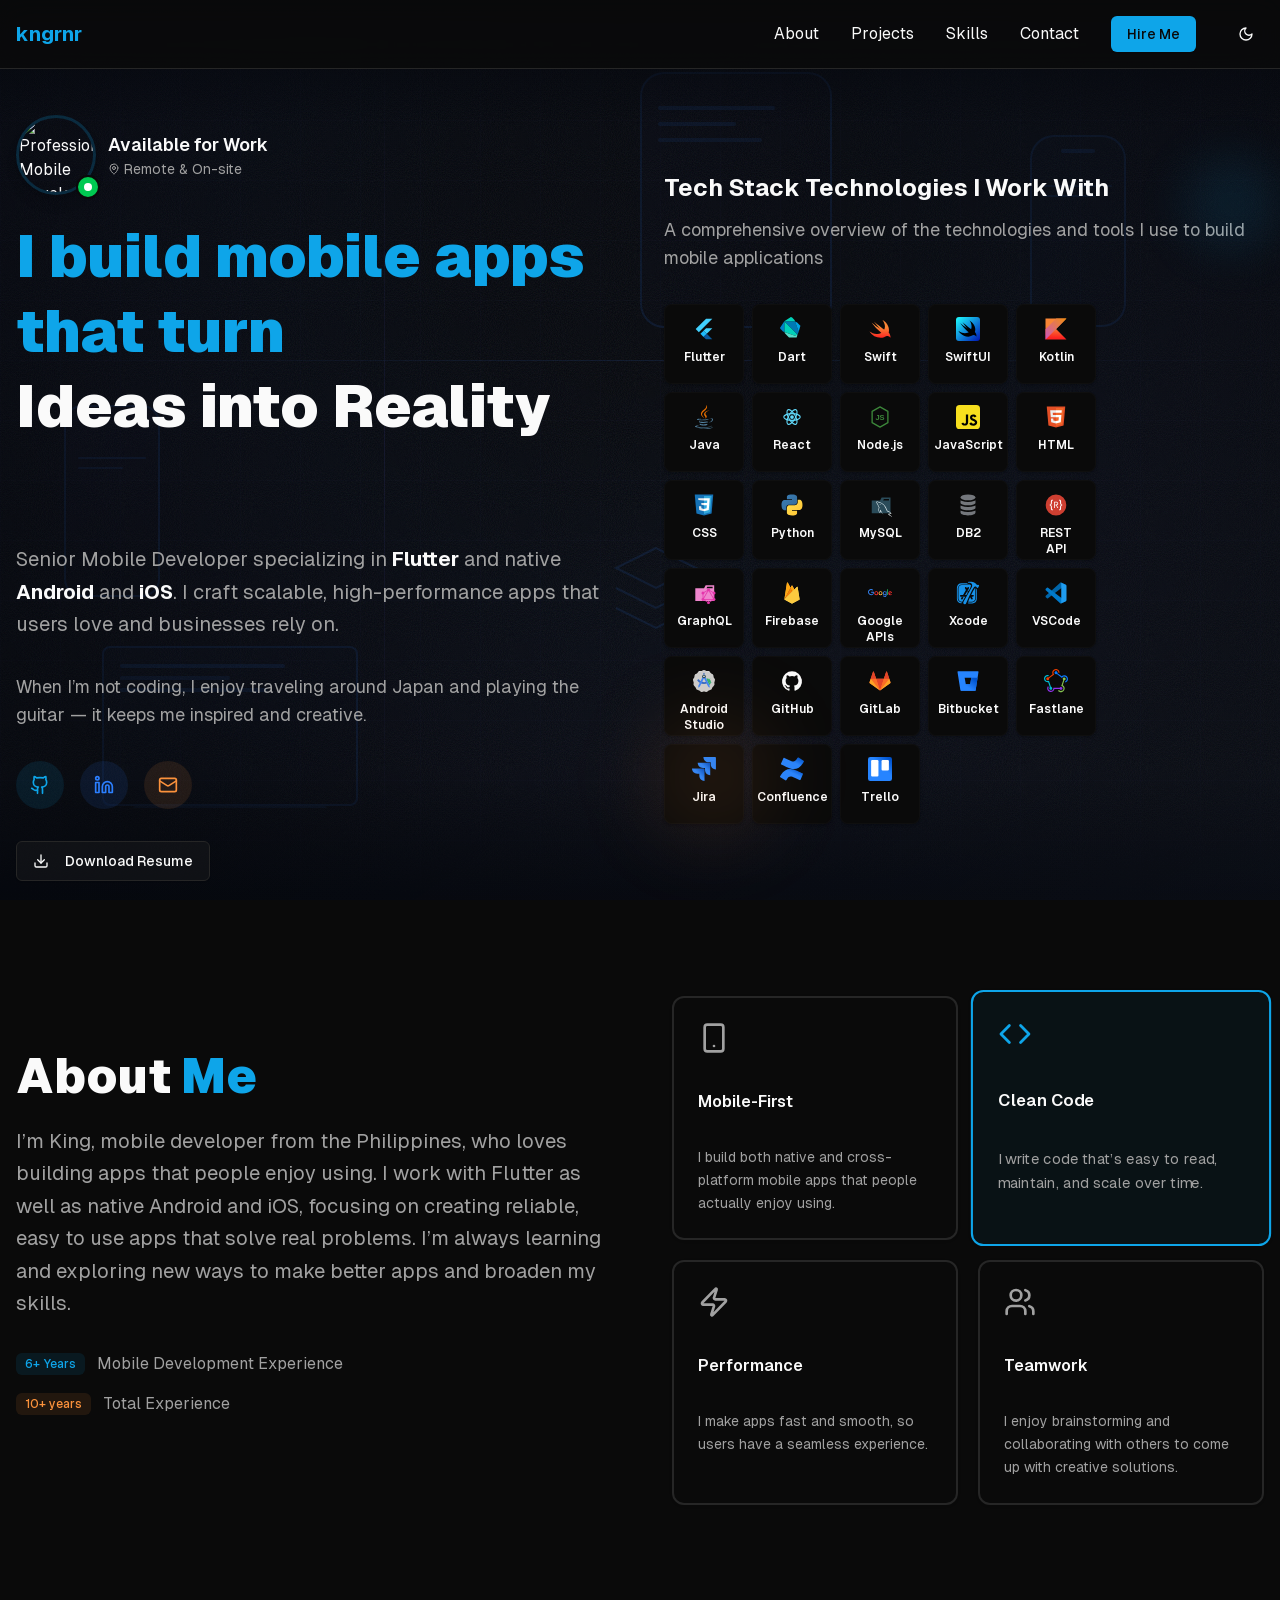
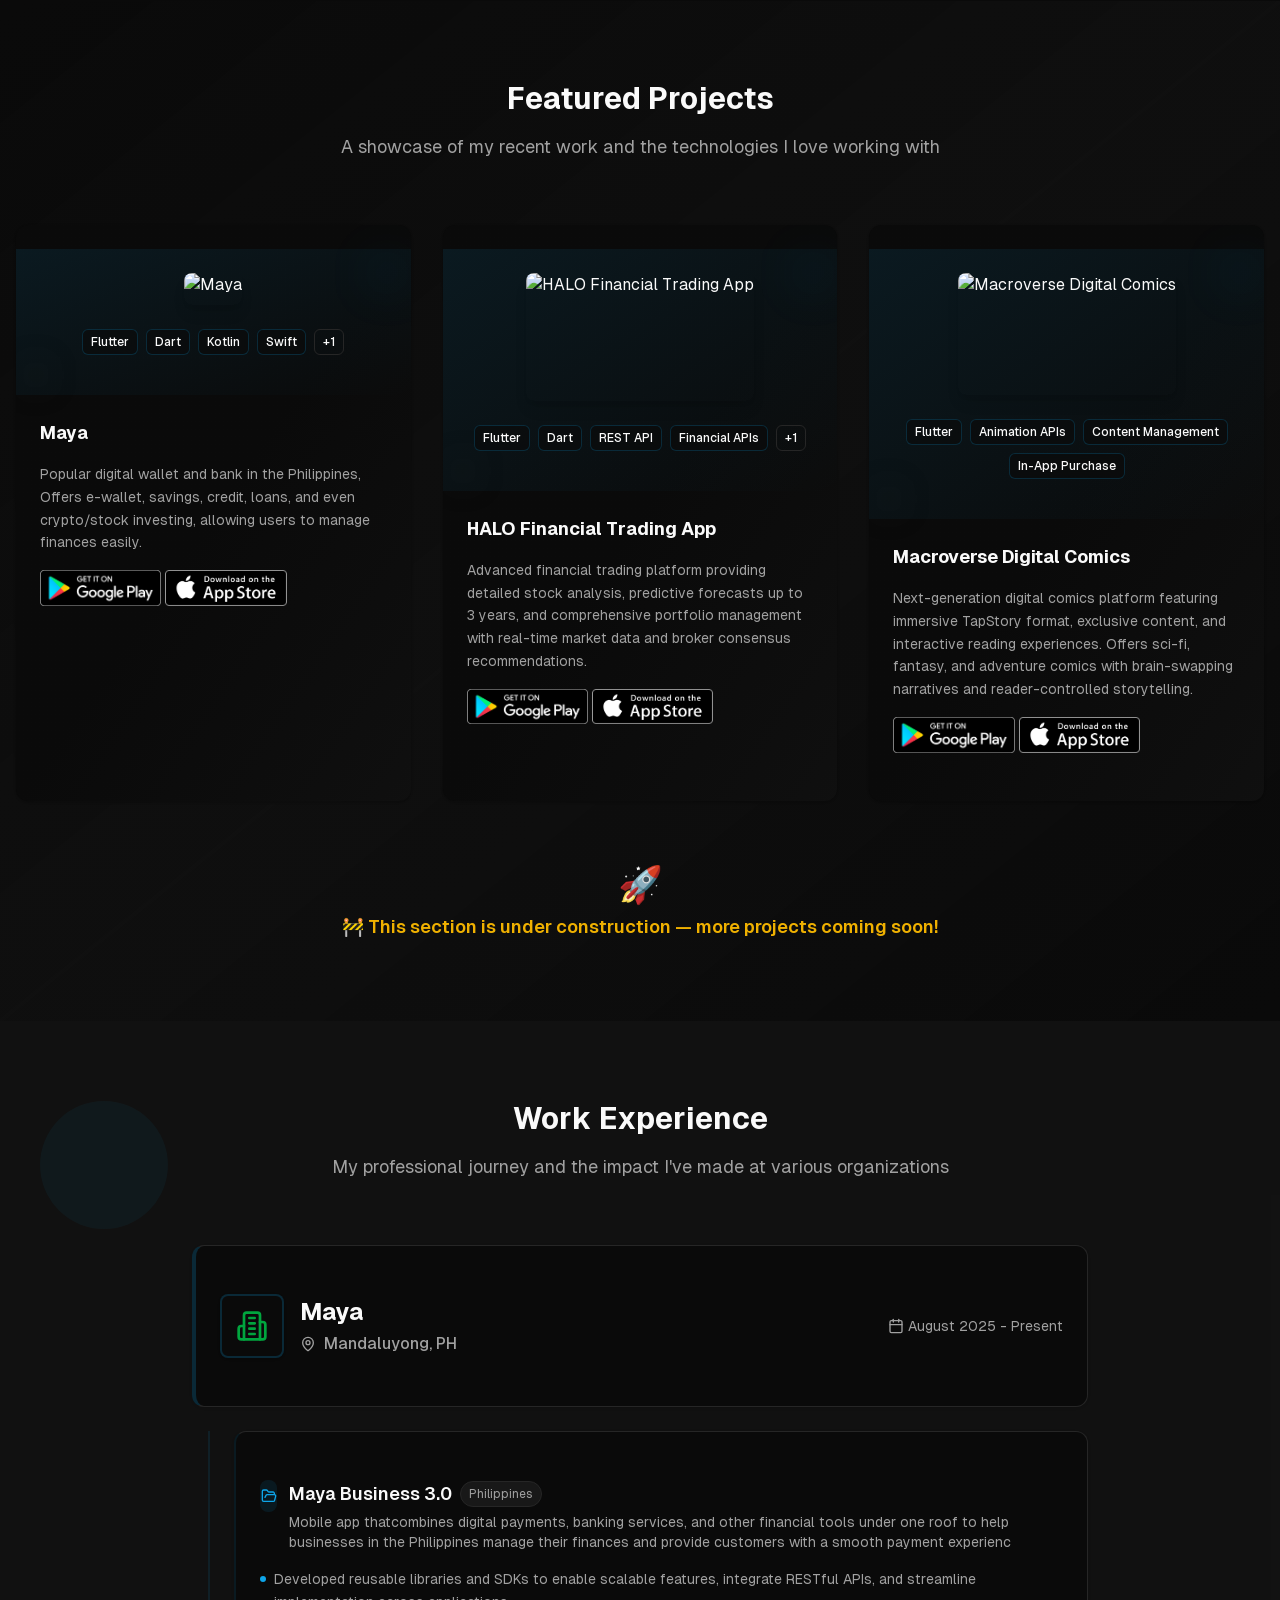
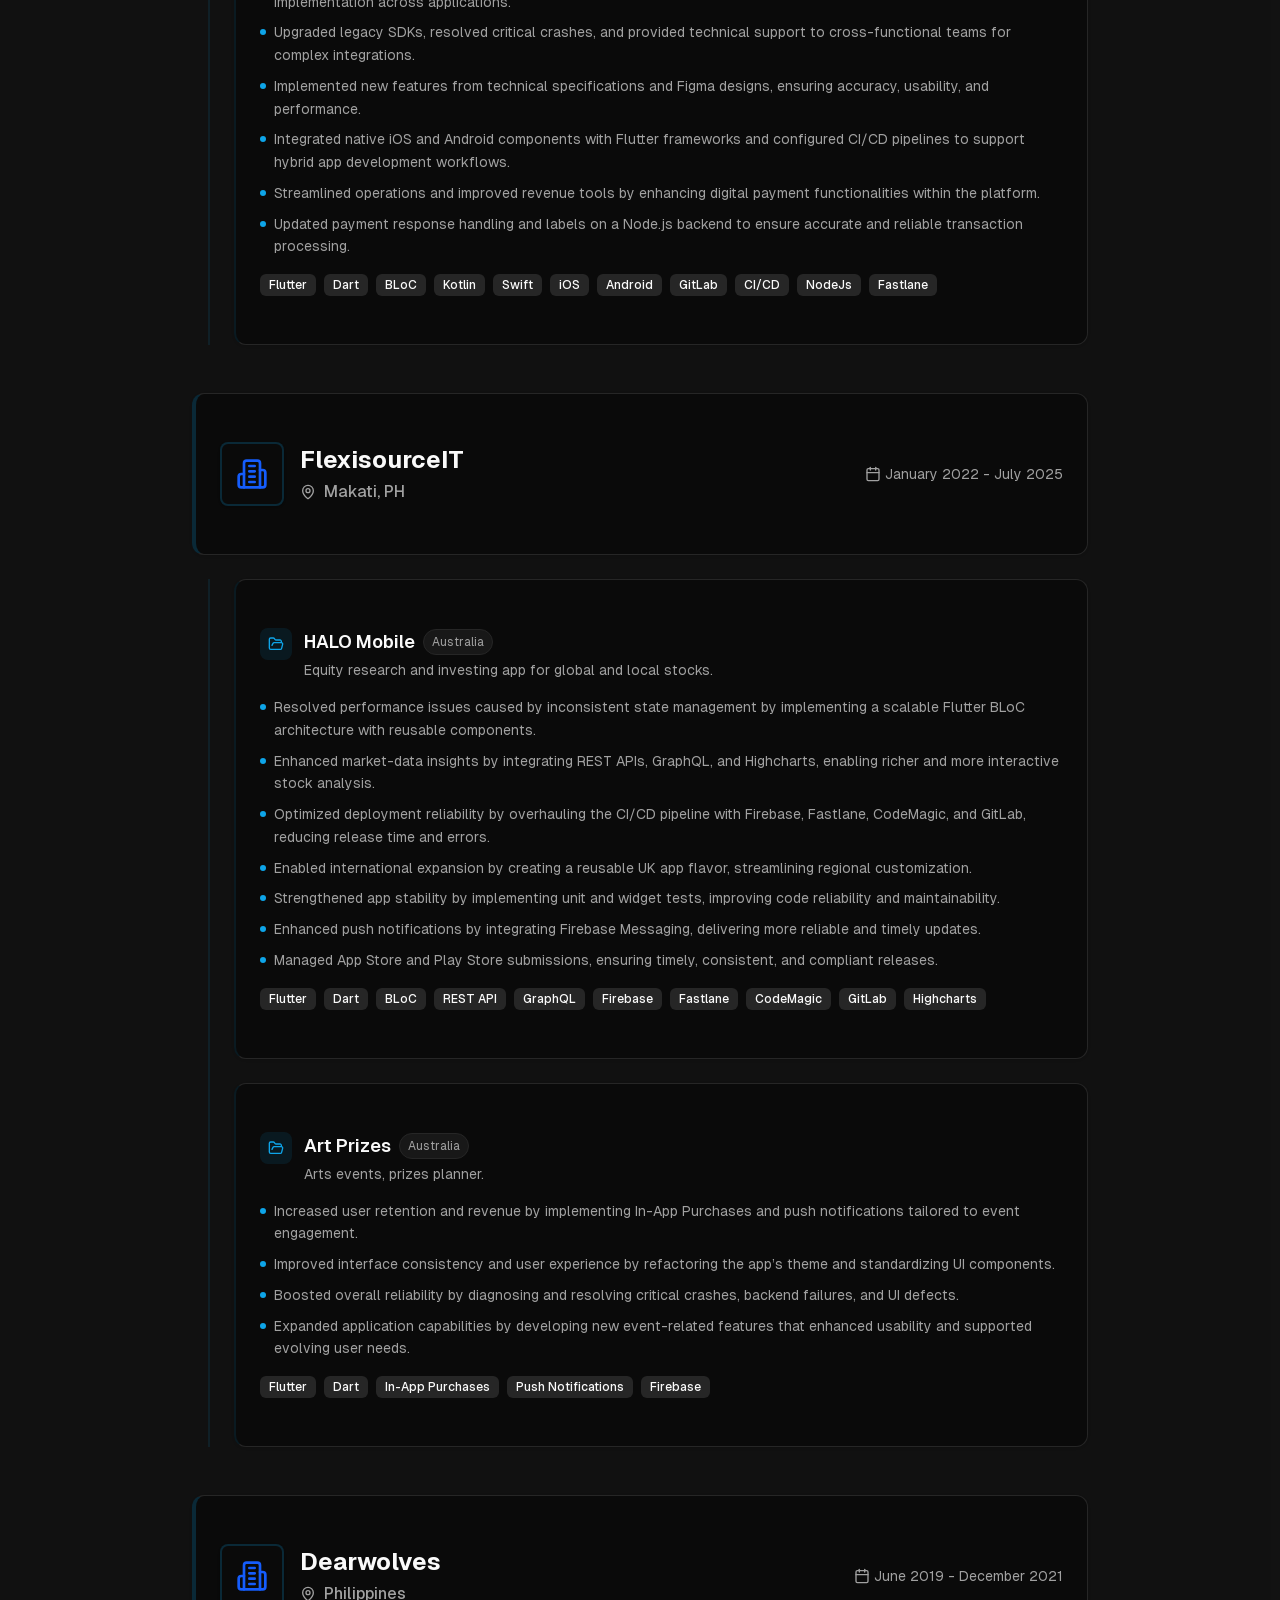
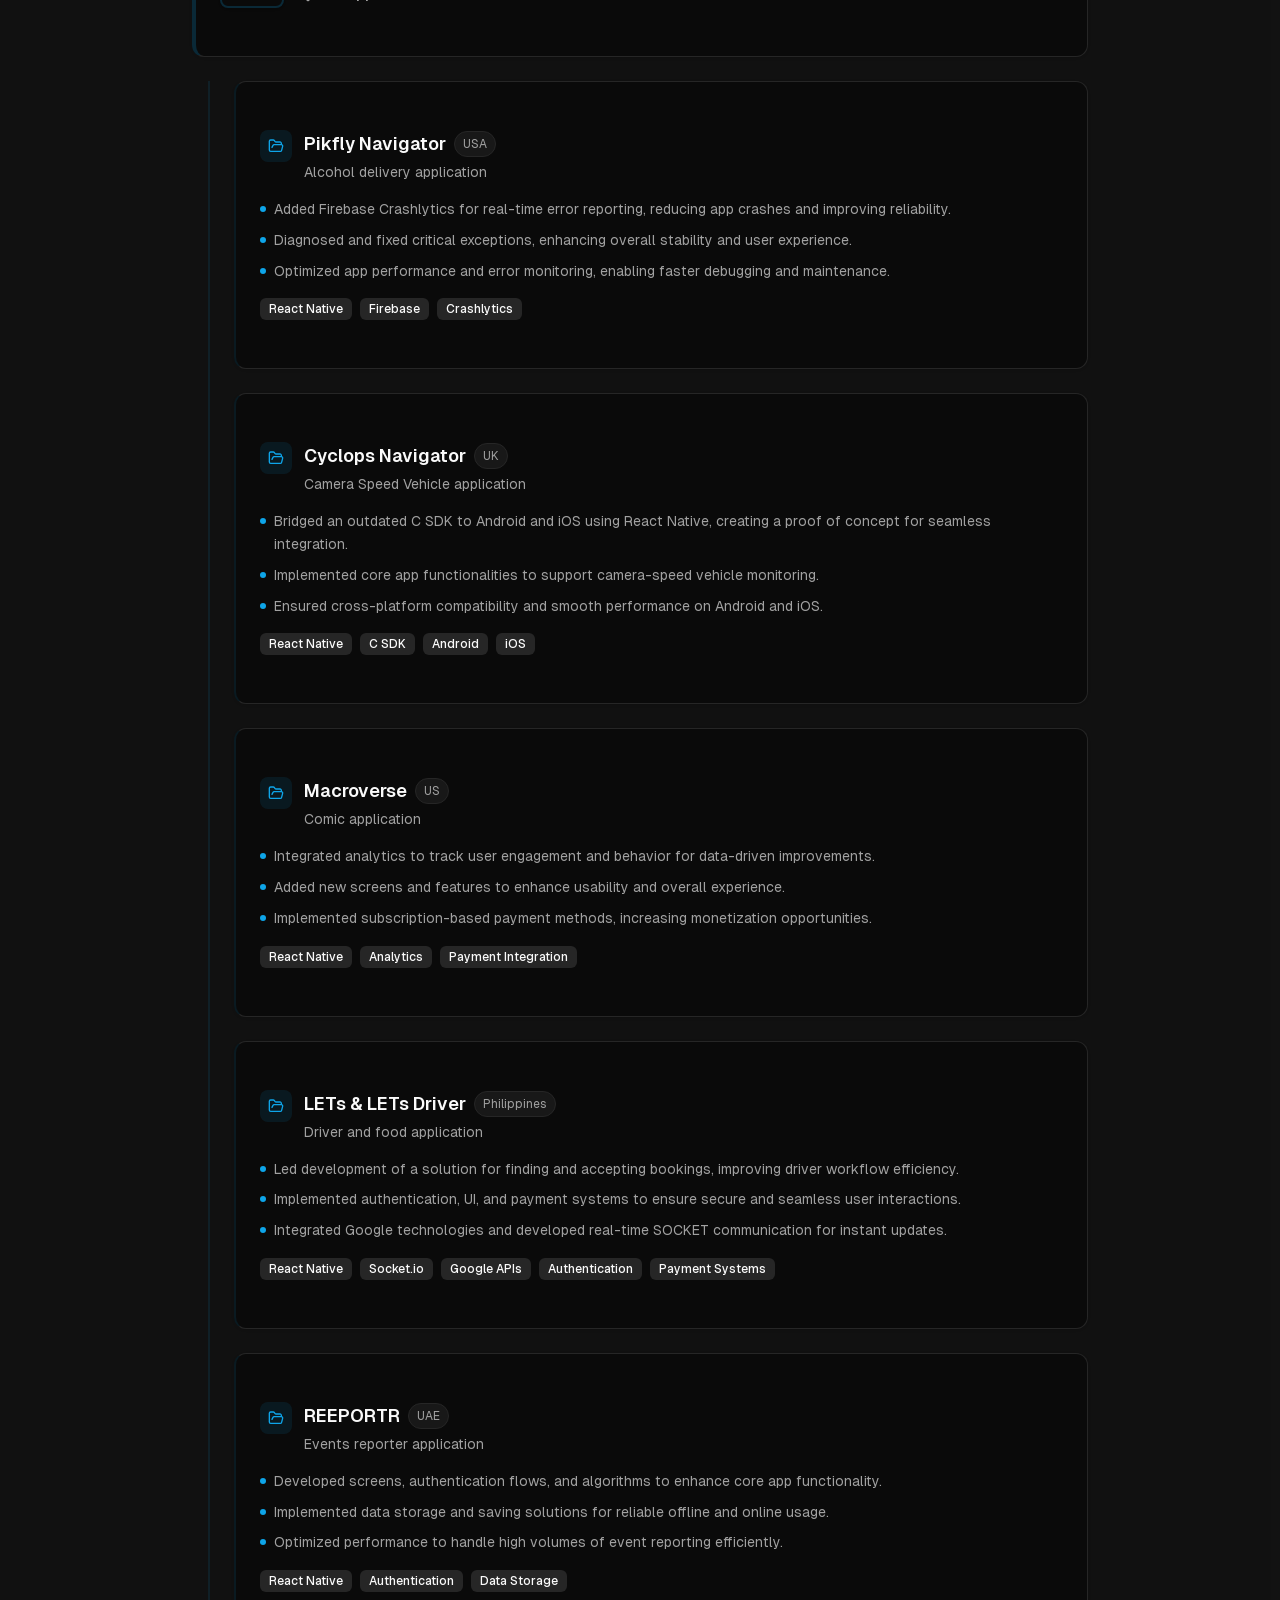
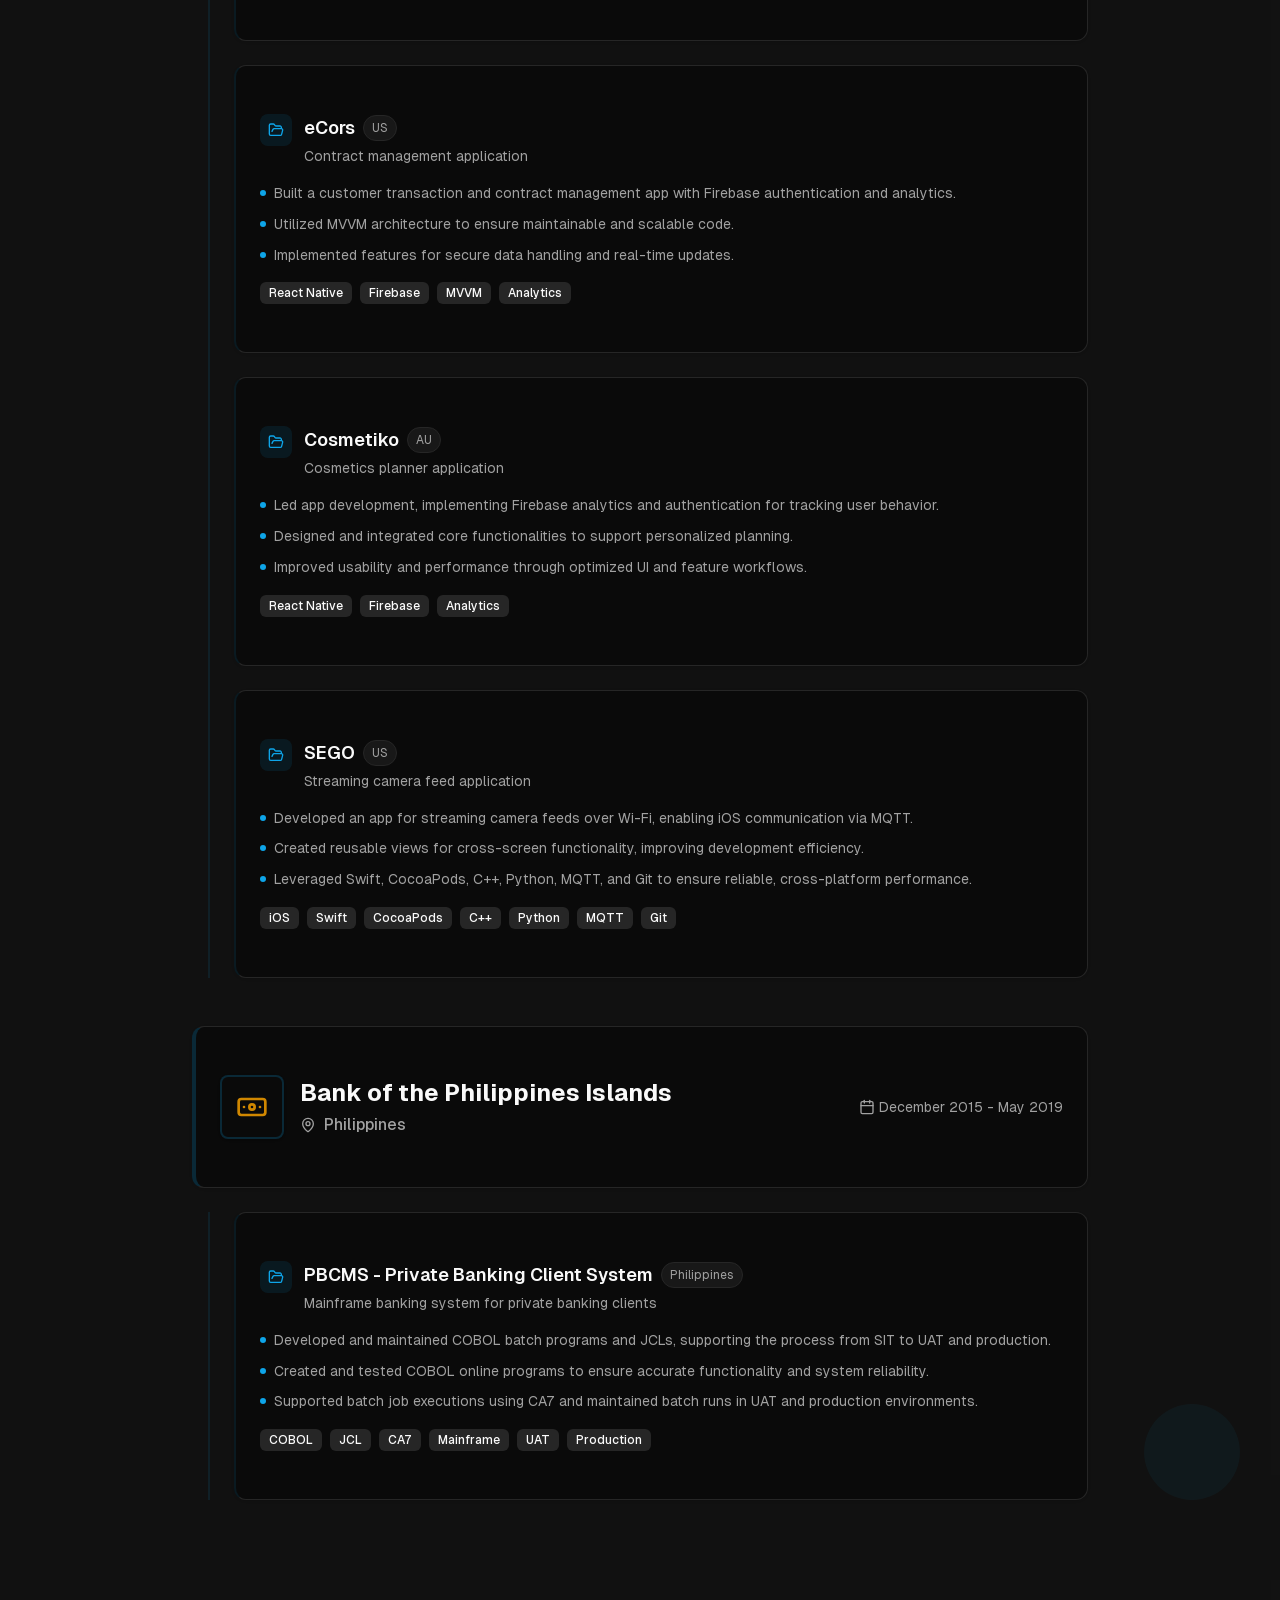
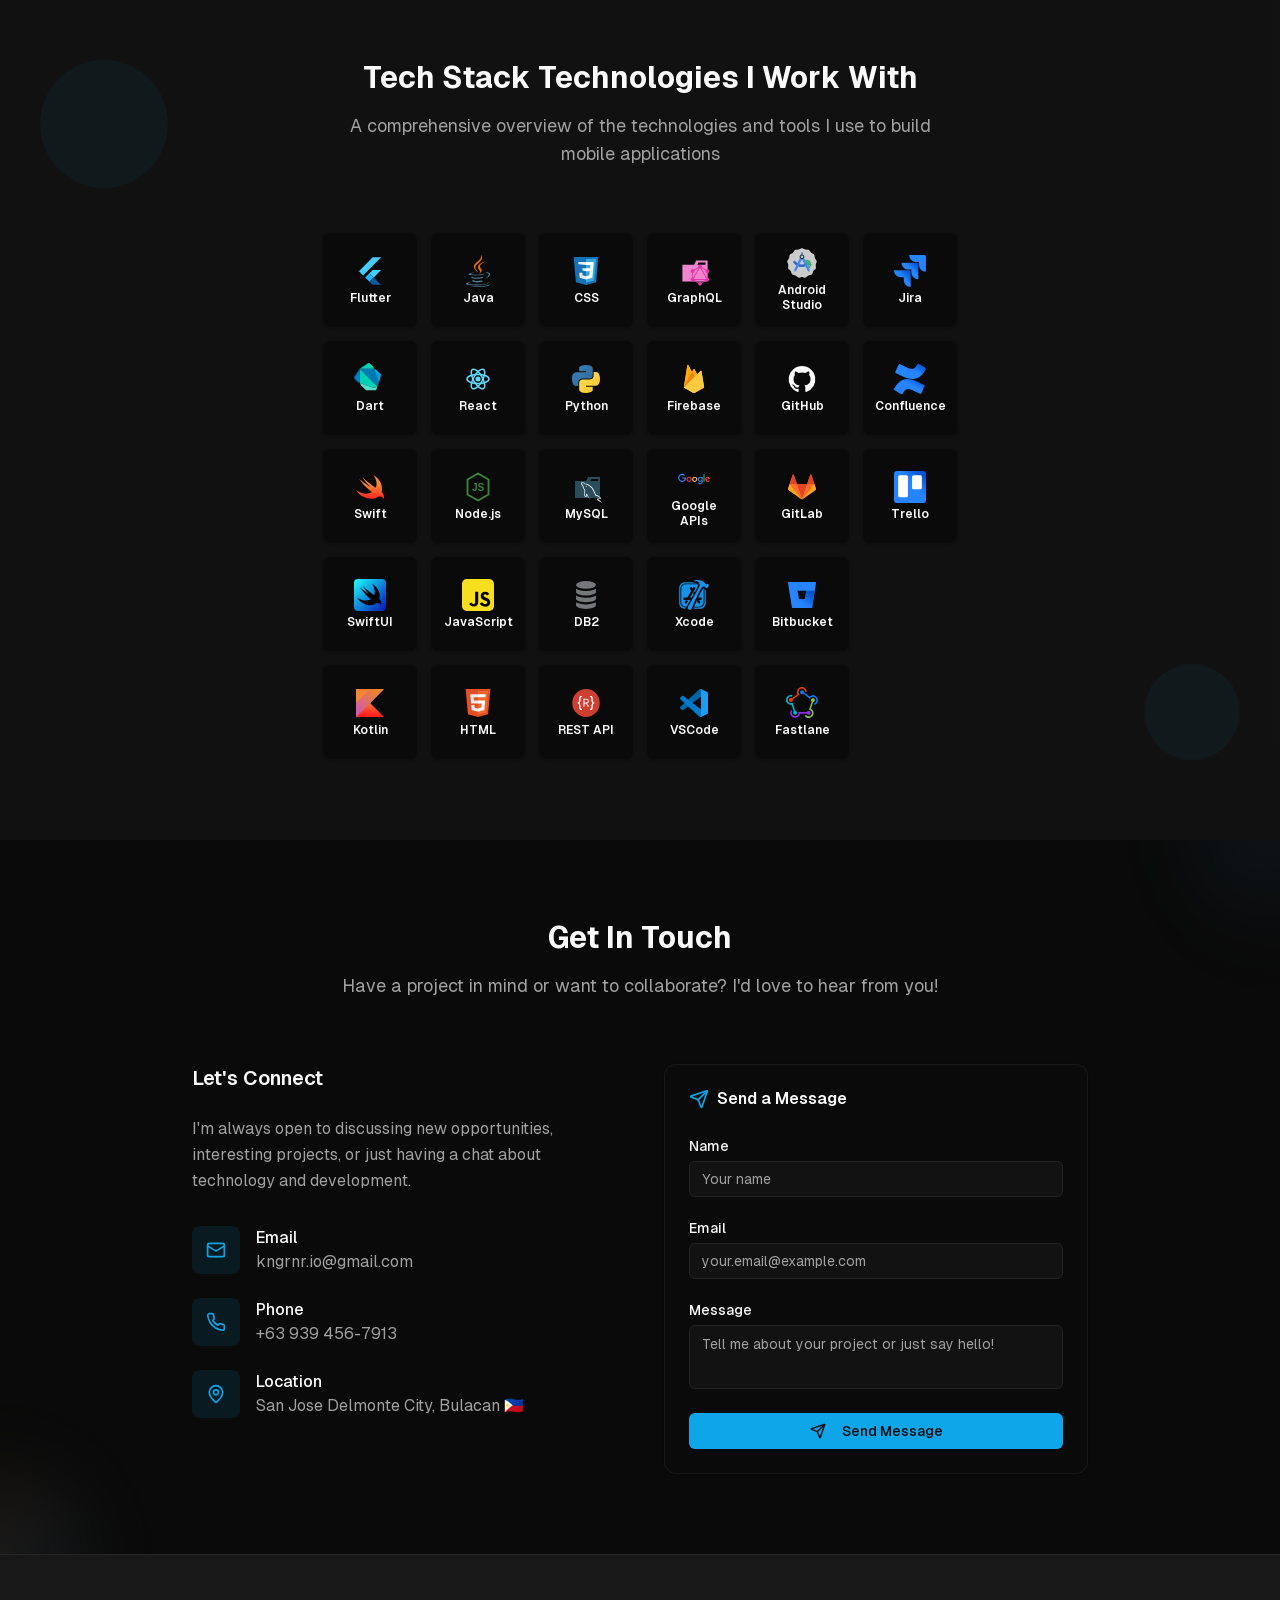
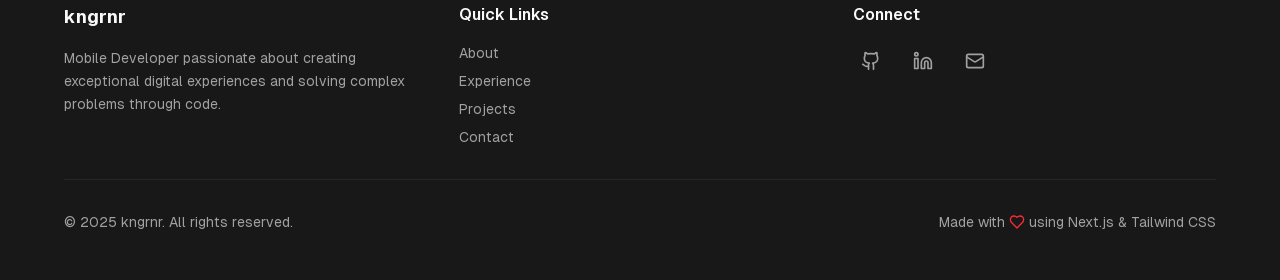
==== commit efb26057: "deploy: 7b6cfab7b7cad4753dc9e6382d78a3cf33f8cd35" ====
--- a/index.html
+++ b/index.html
@@ -1 +1 @@
-<!DOCTYPE html><html lang="en"><head><meta charSet="utf-8"/><meta name="viewport" content="width=device-width, initial-scale=1"/><link rel="preload" href="/_next/static/media/028c0d39d2e8f589-s.p.woff2" as="font" crossorigin="" type="font/woff2"/><link rel="preload" href="/_next/static/media/5b01f339abf2f1a5.p.woff2" as="font" crossorigin="" type="font/woff2"/><link rel="preload" as="image" href="https://avatars.githubusercontent.com/u/52155751?v=4"/><link rel="preload" as="image" href="/images/playstore.png"/><link rel="preload" as="image" href="/images/appstore.png"/><link rel="stylesheet" href="/_next/static/css/13259dc9ccfa6acd.css" data-precedence="next"/><link rel="stylesheet" href="/_next/static/css/5a1e1aadcba53199.css" data-precedence="next"/><link rel="preload" as="script" fetchPriority="low" href="/_next/static/chunks/webpack-0aa33f5f5e6a6187.js"/><script src="/_next/static/chunks/fd9d1056-ec10134d27c13f3d.js" async=""></script><script src="/_next/static/chunks/117-855454c8ee8acc61.js" async=""></script><script src="/_next/static/chunks/main-app-db6b42072f427d71.js" async=""></script><script src="/_next/static/chunks/91-f22a81a5cd075687.js" async=""></script><script src="/_next/static/chunks/app/page-e42c8ddc2bdf77e9.js" async=""></script><script src="/_next/static/chunks/app/layout-e9d7bff6449361c9.js" async=""></script><title>kngrnr | Mobile Developer</title><meta name="description" content="Professional mobile developer specializing in Flutter, iOS, and Android app development. View my portfolio of innovative mobile applications."/><meta name="generator" content="v0.app"/><meta name="next-size-adjust"/><script src="/_next/static/chunks/polyfills-42372ed130431b0a.js" noModule=""></script></head><body class="font-sans __variable_fb8f2c __variable_f910ec"><script>((e,t,r,n,o,a,l,i)=>{let u=document.documentElement,s=["light","dark"];function c(t){(Array.isArray(e)?e:[e]).forEach(e=>{let r="class"===e,n=r&&a?o.map(e=>a[e]||e):o;r?(u.classList.remove(...n),u.classList.add(a&&a[t]?a[t]:t)):u.setAttribute(e,t)}),i&&s.includes(t)&&(u.style.colorScheme=t)}if(n)c(n);else try{let e=localStorage.getItem(t)||r,n=l&&"system"===e?window.matchMedia("(prefers-color-scheme: dark)").matches?"dark":"light":e;c(n)}catch(e){}})("class","theme","dark",null,["light","dark"],null,true,true)</script><!--$--><div class="min-h-screen relative overflow-x-hidden"><div class="relative z-10"><header class="fixed top-0 left-0 right-0 z-50 bg-background/80 backdrop-blur-md border-b border-border"><div class="container mx-auto px-4 py-4"><div class="flex items-center justify-between"><button class="text-xl font-bold text-primary hover:text-primary/80 transition-colors">kngrnr</button><nav class="hidden md:flex items-center space-x-8"><button class="text-foreground hover:text-primary transition-colors">About</button><button class="text-foreground hover:text-primary transition-colors">Projects</button><button class="text-foreground hover:text-primary transition-colors">Skills</button><button class="text-foreground hover:text-primary transition-colors">Contact</button><button data-slot="button" class="inline-flex items-center justify-center gap-2 whitespace-nowrap rounded-md text-sm font-medium transition-all disabled:pointer-events-none disabled:opacity-50 [&amp;_svg]:pointer-events-none [&amp;_svg:not([class*=&#x27;size-&#x27;])]:size-4 shrink-0 [&amp;_svg]:shrink-0 outline-none focus-visible:border-ring focus-visible:ring-ring/50 focus-visible:ring-[3px] aria-invalid:ring-destructive/20 dark:aria-invalid:ring-destructive/40 aria-invalid:border-destructive bg-primary text-primary-foreground shadow-xs hover:bg-primary/90 h-9 px-4 py-2 has-[&gt;svg]:px-3">Hire Me</button><button data-slot="button" class="inline-flex items-center justify-center gap-2 whitespace-nowrap rounded-md text-sm font-medium transition-all disabled:pointer-events-none disabled:opacity-50 [&amp;_svg]:pointer-events-none [&amp;_svg:not([class*=&#x27;size-&#x27;])]:size-4 shrink-0 [&amp;_svg]:shrink-0 outline-none focus-visible:border-ring focus-visible:ring-ring/50 focus-visible:ring-[3px] aria-invalid:ring-destructive/20 dark:aria-invalid:ring-destructive/40 aria-invalid:border-destructive hover:bg-accent hover:text-accent-foreground dark:hover:bg-accent/50 size-9"><svg xmlns="http://www.w3.org/2000/svg" width="24" height="24" viewBox="0 0 24 24" fill="none" stroke="currentColor" stroke-width="2" stroke-linecap="round" stroke-linejoin="round" class="lucide lucide-moon h-[1.2rem] w-[1.2rem]"><path d="M12 3a6 6 0 0 0 9 9 9 9 0 1 1-9-9Z"></path></svg><span class="sr-only">Toggle theme</span></button></nav><div class="md:hidden flex items-center space-x-2"><button data-slot="button" class="inline-flex items-center justify-center gap-2 whitespace-nowrap rounded-md text-sm font-medium transition-all disabled:pointer-events-none disabled:opacity-50 [&amp;_svg]:pointer-events-none [&amp;_svg:not([class*=&#x27;size-&#x27;])]:size-4 shrink-0 [&amp;_svg]:shrink-0 outline-none focus-visible:border-ring focus-visible:ring-ring/50 focus-visible:ring-[3px] aria-invalid:ring-destructive/20 dark:aria-invalid:ring-destructive/40 aria-invalid:border-destructive hover:bg-accent hover:text-accent-foreground dark:hover:bg-accent/50 size-9"><svg xmlns="http://www.w3.org/2000/svg" width="24" height="24" viewBox="0 0 24 24" fill="none" stroke="currentColor" stroke-width="2" stroke-linecap="round" stroke-linejoin="round" class="lucide lucide-moon h-[1.2rem] w-[1.2rem]"><path d="M12 3a6 6 0 0 0 9 9 9 9 0 1 1-9-9Z"></path></svg><span class="sr-only">Toggle theme</span></button><button><svg xmlns="http://www.w3.org/2000/svg" width="24" height="24" viewBox="0 0 24 24" fill="none" stroke="currentColor" stroke-width="2" stroke-linecap="round" stroke-linejoin="round" class="lucide lucide-menu"><line x1="4" x2="20" y1="12" y2="12"></line><line x1="4" x2="20" y1="6" y2="6"></line><line x1="4" x2="20" y1="18" y2="18"></line></svg></button></div></div></div></header><div class="relative"><main class="relative"><section class="relative min-h-screen flex items-center justify-center overflow-hidden bg-gradient-to-br from-background/35 via-background/40 to-muted/20 pt-20 md:pt-24"><div class="absolute inset-0 opacity-[0.02]"><div class="absolute inset-0 bg-[radial-gradient(circle_at_50%_50%,rgba(8,145,178,0.1),transparent_50%)]"></div><div class="absolute inset-0 bg-[linear-gradient(45deg,transparent_48%,rgba(8,145,178,0.02)_49%,rgba(8,145,178,0.02)_51%,transparent_52%)] bg-[length:20px_20px]"></div></div><div class="container mx-auto px-4 relative z-10"><div class="grid lg:grid-cols-2 gap-12 items-center"><div class="transition-all duration-1000 opacity-0 -translate-x-10"><div class="flex items-center gap-3 mb-6"><div class="relative"><img src="https://avatars.githubusercontent.com/u/52155751?v=4" alt="Professional Mobile Developer" class="w-20 h-20 rounded-full border-3 border-primary/20 shadow-lg"/><div class="absolute -bottom-1 -right-1 w-6 h-6 bg-green-500 rounded-full border-2 border-background flex items-center justify-center"><div class="w-2 h-2 bg-white rounded-full animate-pulse"></div></div></div><div><h3 class="font-semibold text-lg">Available for Work</h3><div class="flex items-center gap-1 text-sm text-muted-foreground"><svg xmlns="http://www.w3.org/2000/svg" width="24" height="24" viewBox="0 0 24 24" fill="none" stroke="currentColor" stroke-width="2" stroke-linecap="round" stroke-linejoin="round" class="lucide lucide-map-pin w-3 h-3"><path d="M20 10c0 4.993-5.539 10.193-7.399 11.799a1 1 0 0 1-1.202 0C9.539 20.193 4 14.993 4 10a8 8 0 0 1 16 0"></path><circle cx="12" cy="10" r="3"></circle></svg>Remote &amp; On-site</div></div></div><h1 class="text-4xl md:text-5xl lg:text-6xl font-black mb-6 leading-tight"><span class="text-primary">I build mobile apps that turn</span><br/>Ideas into Reality<br/><span class="text-accent [background:linear-gradient(to_right,hsl(var(--primary)),hsl(var(--accent)))] bg-clip-text [-webkit-background-clip:text] [-webkit-text-fill-color:transparent] [&amp;:not(:has(.bg-clip-text))]:text-accent">Experiences</span></h1><p class="text-lg md:text-xl text-muted-foreground mb-8 leading-relaxed">Senior Mobile Developer specializing in<!-- --> <strong class="text-foreground">Flutter</strong> and native<!-- --> <strong class="text-foreground">Android</strong> and<!-- --> <strong class="text-foreground">iOS</strong>. I craft scalable, high-performance apps that users love and businesses rely on.</p><p class="text-lg text-muted-foreground mt-4 mb-8">When I’m not coding, I enjoy traveling around Japan and playing the guitar — it keeps me inspired and creative.</p><div class="flex items-center gap-4 mb-8"><a href="https://github.com/kngrnr" target="_blank" rel="noopener noreferrer" class="flex items-center justify-center w-12 h-12 rounded-full bg-primary/10 hover:bg-primary/20 transition-colors group"><svg xmlns="http://www.w3.org/2000/svg" width="24" height="24" viewBox="0 0 24 24" fill="none" stroke="currentColor" stroke-width="2" stroke-linecap="round" stroke-linejoin="round" class="lucide lucide-github w-5 h-5 text-primary group-hover:scale-110 transition-transform"><path d="M15 22v-4a4.8 4.8 0 0 0-1-3.5c3 0 6-2 6-5.5.08-1.25-.27-2.48-1-3.5.28-1.15.28-2.35 0-3.5 0 0-1 0-3 1.5-2.64-.5-5.36-.5-8 0C6 2 5 2 5 2c-.3 1.15-.3 2.35 0 3.5A5.403 5.403 0 0 0 4 9c0 3.5 3 5.5 6 5.5-.39.49-.68 1.05-.85 1.65-.17.6-.22 1.23-.15 1.85v4"></path><path d="M9 18c-4.51 2-5-2-7-2"></path></svg></a><a href="https://linkedin.com/in/kngrnr" target="_blank" rel="noopener noreferrer" class="flex items-center justify-center w-12 h-12 rounded-full bg-blue-500/10 hover:bg-blue-500/20 transition-colors group"><svg xmlns="http://www.w3.org/2000/svg" width="24" height="24" viewBox="0 0 24 24" fill="none" stroke="currentColor" stroke-width="2" stroke-linecap="round" stroke-linejoin="round" class="lucide lucide-linkedin w-5 h-5 text-blue-500 group-hover:scale-110 transition-transform"><path d="M16 8a6 6 0 0 1 6 6v7h-4v-7a2 2 0 0 0-2-2 2 2 0 0 0-2 2v7h-4v-7a6 6 0 0 1 6-6z"></path><rect width="4" height="12" x="2" y="9"></rect><circle cx="4" cy="4" r="2"></circle></svg></a><a href="mailto:kngrnr.io@gmail.com" class="flex items-center justify-center w-12 h-12 rounded-full bg-accent/10 hover:bg-accent/20 transition-colors group"><svg xmlns="http://www.w3.org/2000/svg" width="24" height="24" viewBox="0 0 24 24" fill="none" stroke="currentColor" stroke-width="2" stroke-linecap="round" stroke-linejoin="round" class="lucide lucide-mail w-5 h-5 text-accent group-hover:scale-110 transition-transform"><rect width="20" height="16" x="2" y="4" rx="2"></rect><path d="m22 7-8.97 5.7a1.94 1.94 0 0 1-2.06 0L2 7"></path></svg></a></div><div class="flex flex-col sm:flex-row gap-4"><button data-slot="button" class="inline-flex items-center justify-center gap-2 whitespace-nowrap text-sm font-medium transition-all disabled:pointer-events-none disabled:opacity-50 [&amp;_svg]:pointer-events-none [&amp;_svg:not([class*=&#x27;size-&#x27;])]:size-4 shrink-0 [&amp;_svg]:shrink-0 outline-none focus-visible:border-ring focus-visible:ring-ring/50 focus-visible:ring-[3px] aria-invalid:ring-destructive/20 dark:aria-invalid:ring-destructive/40 aria-invalid:border-destructive border shadow-xs hover:bg-accent hover:text-accent-foreground dark:bg-input/30 dark:border-input dark:hover:bg-input/50 h-10 rounded-md px-6 has-[&gt;svg]:px-4 group bg-transparent"><svg xmlns="http://www.w3.org/2000/svg" width="24" height="24" viewBox="0 0 24 24" fill="none" stroke="currentColor" stroke-width="2" stroke-linecap="round" stroke-linejoin="round" class="lucide lucide-download mr-2 w-4 h-4"><path d="M21 15v4a2 2 0 0 1-2 2H5a2 2 0 0 1-2-2v-4"></path><polyline points="7 10 12 15 17 10"></polyline><line x1="12" x2="12" y1="15" y2="3"></line></svg>Download Resume</button></div></div><div class="transition-all duration-1000 delay-300 opacity-0 translate-x-10"><div class="relative"><div class="mb-8 text-left"><h3 class="text-2xl font-bold mb-3 hover:text-primary transition-colors cursor-pointer"> Tech Stack Technologies I Work With</h3><p class="text-lg text-muted-foreground hover:text-foreground transition-colors cursor-pointer">A comprehensive overview of the technologies and tools I use to build mobile applications</p></div><div class="flex justify-start mt-8"><div class="inline-grid grid-flow-row auto-cols-max grid-cols-5 gap-2"><div class="flex flex-col items-center text-center"><div class="w-20 h-20 bg-background rounded-lg flex flex-col items-center gap-2 shadow-sm border border-border/20 p-3 hover:scale-105 hover:shadow-md transition-all duration-200 cursor-pointer"><div class="w-6 h-6"><svg width="100%" height="100%" viewBox="0 0 32 32" xmlns="http://www.w3.org/2000/svg" aria-hidden="true"><title>file_type_flutter</title><polyline points="15.383 18.316 18.744 15.042 27.093 15.042 19.697 22.438 15.383 18.316" style="fill:#40d0fd"></polyline><polygon points="4.907 16.125 9.106 20.424 27.093 2.287 18.744 2.287 4.907 16.125" style="fill:#41d0fd;isolation:isolate"></polygon><polygon points="11.176 22.479 15.435 26.675 19.697 22.438 15.383 18.316 11.176 22.479" style="fill:#1fbcfd"></polygon><polygon points="15.435 26.675 19.697 22.438 26.989 29.813 18.593 29.813 15.435 26.675" style="fill:#095a9d"></polygon><polygon points="15.435 26.675 19.406 25.354 18.068 24.057 15.435 26.675" style="fill:#0e5199"></polygon></svg></div><h4 class="font-semibold text-xs text-foreground text-center">Flutter</h4></div></div><div class="flex flex-col items-center text-center"><div class="w-20 h-20 bg-background rounded-lg flex flex-col items-center gap-2 shadow-sm border border-border/20 p-3 hover:scale-105 hover:shadow-md transition-all duration-200 cursor-pointer"><div class="w-6 h-6"><svg width="100%" height="100%" viewBox="0 0 300 300" xmlns="http://www.w3.org/2000/svg" preserveAspectRatio="xMidYMid"><g><path d="M70.534,69.696 L53.988,53.15 L54.058,172.75 L54.256,178.34 C54.338,180.97 54.826,183.938 55.64,187.014 L186.744,233.244 L219.516,218.724 L219.528,218.684 L70.534,69.696" fill="#00D2B8"></path><path d="M55.64,187.014 L55.648,187.022 C55.64,186.968 55.612,186.908 55.612,186.852 C55.612,186.908 55.62,186.96 55.64,187.014 Z M219.516,218.724 L186.744,233.244 L55.648,187.022 C58.152,196.63 63.696,207.43 69.662,213.336 L112.446,255.876 L207.576,256 L219.528,218.684 Z" fill="#55DDCA"></path><path d="M3.034,130.116 C-1.202,134.638 0.902,143.966 7.722,150.838 L37.14,180.5 L55.64,187.014 C54.826,183.938 54.338,180.97 54.256,178.34 L54.058,172.75 L53.988,53.15 L3.034,130.116 Z" fill="#0081C6"></path><path d="M187.82,54.686 C184.744,53.9 181.794,53.414 179.12,53.33 L173.212,53.126 L53.988,53.142 L219.544,218.684 L234.098,185.88 Z" fill="#0079B3"></path><path d="M214.118,68.732 C208.11,62.674 197.452,57.168 187.826,54.692 L234.098,185.88 L255.152,109.92 Z" fill="#00A4E4"></path><path d="M181.338,36.298 L151.684,6.862 C144.826,0.068 135.494,-2.046 130.984,2.178 L53.988,53.142 L173.212,53.126 C179.12,53.33 184.744,53.9 187.82,54.686 Z" fill="#00D2B8"></path></g></svg></div><h4 class="font-semibold text-xs text-foreground text-center">Dart</h4></div></div><div class="flex flex-col items-center text-center"><div class="w-20 h-20 bg-background rounded-lg flex flex-col items-center gap-2 shadow-sm border border-border/20 p-3 hover:scale-105 hover:shadow-md transition-all duration-200 cursor-pointer"><div class="w-6 h-6"><svg width="100%" height="100%" viewBox="0 0 32 32" xmlns="http://www.w3.org/2000/svg" xmlns:xlink="http://www.w3.org/1999/xlink" aria-hidden="true"><defs><linearGradient id="a" x1="-134.494" y1="-171.82" x2="-134.497" y2="-171.89" gradientTransform="matrix(240 0 0 -205.6 32295 -35312.585)" gradientUnits="userSpaceOnUse"><stop offset="0" stop-color="#f88535"></stop><stop offset="1" stop-color="#fd2221"></stop></linearGradient></defs><title>file_type_swift</title><path d="M19.422,4.007s6.217,3.554,7.844,9.2c1.466,5.1.292,7.534.292,7.534a8.915,8.915,0,0,1,1.742,2.8,4.825,4.825,0,0,1,.29,4.453s-.1-2.08-3.2-2.511c-2.841-.4-3.874,2.366-9.3,2.232A18.435,18.435,0,0,1,2,19.354C4.651,20.8,8.124,23.045,12.449,22.7s5.228-1.674,5.228-1.674A66.9,66.9,0,0,1,4.891,7.643c3.4,2.845,11.822,8.507,11.626,8.363A75.826,75.826,0,0,1,8.092,6.24S20.728,16.629,21.745,16.563c.418-.861,2.579-5.318-2.324-12.557Z" style="fill:url(#a)"></path></svg></div><h4 class="font-semibold text-xs text-foreground text-center">Swift</h4></div></div><div class="flex flex-col items-center text-center"><div class="w-20 h-20 bg-background rounded-lg flex flex-col items-center gap-2 shadow-sm border border-border/20 p-3 hover:scale-105 hover:shadow-md transition-all duration-200 cursor-pointer"><div class="w-6 h-6"><svg width="100%" height="100%" viewBox="0 0 256 256" xmlns="http://www.w3.org/2000/svg" preserveAspectRatio="xMidYMid" aria-hidden="true"><defs><linearGradient id="bgGradient" x1="100%" y1="100%" x2="0%" y2="0%"><stop offset="0%" stop-color="#0015b5"></stop><stop offset="100%" stop-color="#1ffefe"></stop></linearGradient></defs><rect width="256" height="256" rx="32" ry="32" fill="url(#bgGradient)"></rect><path fill="#000000" d="M144.7,38c84.4,57.4,57.1,120.7,57.1,120.7s24,27.1,14.3,50.8c0,0-9.9-16.6-26.5-16.6c-16,0-25.4,16.6-57.6,16.6 c-71.7,0-105.6-59.9-105.6-59.9C91,192.1,135.1,162,135.1,162c-29.1-16.9-91-97.7-91-97.7c53.9,45.9,77.2,58,77.2,58 c-13.9-11.5-52.9-67.7-52.9-67.7c31.2,31.6,93.2,75.7,93.2,75.7C179.2,81.5,144.7,38,144.7,38z"></path></svg></div><h4 class="font-semibold text-xs text-foreground text-center">SwiftUI</h4></div></div><div class="flex flex-col items-center text-center"><div class="w-20 h-20 bg-background rounded-lg flex flex-col items-center gap-2 shadow-sm border border-border/20 p-3 hover:scale-105 hover:shadow-md transition-all duration-200 cursor-pointer"><div class="w-6 h-6"><svg width="100%" height="100%" viewBox="0 0 32 32" xmlns="http://www.w3.org/2000/svg" xmlns:xlink="http://www.w3.org/1999/xlink" aria-hidden="true"><defs><linearGradient id="a" x1="73.714" y1="910.226" x2="105.452" y2="878.134" gradientTransform="translate(-64.139 -782.556) scale(0.893)" gradientUnits="userSpaceOnUse"><stop offset="0" stop-color="#0296d8"></stop><stop offset="1" stop-color="#8371d9"></stop></linearGradient><linearGradient id="b" x1="69.813" y1="905.226" x2="102.279" y2="875.745" gradientTransform="translate(-64.139 -782.556) scale(0.893)" gradientUnits="userSpaceOnUse"><stop offset="0" stop-color="#cb55c0"></stop><stop offset="1" stop-color="#f28e0e"></stop></linearGradient></defs><title>file_type_kotlin</title><path d="M2,2V30H30v-.047l-6.95-7L16.1,15.946l6.95-7.012L29.938,2Z" style="fill:url(#a)"></path><path d="M16.318,2,2,16.318V30h.124L16.132,15.992l-.031-.031L23.05,8.95,29.938,2Z" style="fill:url(#b)"></path></svg></div><h4 class="font-semibold text-xs text-foreground text-center">Kotlin</h4></div></div><div class="flex flex-col items-center text-center"><div class="w-20 h-20 bg-background rounded-lg flex flex-col items-center gap-2 shadow-sm border border-border/20 p-3 hover:scale-105 hover:shadow-md transition-all duration-200 cursor-pointer"><div class="w-6 h-6"><svg width="100%" height="100%" viewBox="0 0 32 32" fill="none" xmlns="http://www.w3.org/2000/svg"><path d="M16.0497 8.44062C22.6378 3.32607 19.2566 0 19.2566 0C19.7598 5.28738 13.813 6.53583 12.2189 10.1692C11.1312 12.6485 12.9638 14.8193 16.0475 17.5554C15.7749 16.9494 15.3544 16.3606 14.9288 15.7645C13.4769 13.7313 11.9645 11.6132 16.0497 8.44062Z" fill="#E76F00"></path><path d="M17.1015 18.677C17.1015 18.677 19.0835 17.0779 17.5139 15.3008C12.1931 9.27186 23.3333 6.53583 23.3333 6.53583C16.5317 9.8125 17.5471 11.7574 19.2567 14.1202C21.0871 16.6538 17.1015 18.677 17.1015 18.677Z" fill="#E76F00"></path><path d="M22.937 23.4456C29.0423 20.3258 26.2195 17.3278 24.2492 17.7317C23.7662 17.8305 23.5509 17.9162 23.5509 17.9162C23.5509 17.9162 23.7302 17.64 24.0726 17.5204C27.9705 16.1729 30.9682 21.4949 22.8143 23.6028C22.8143 23.6029 22.9088 23.5198 22.937 23.4456Z" fill="#5382A1"></path><path d="M10.233 19.4969C6.41312 18.9953 12.3275 17.6139 12.3275 17.6139C12.3275 17.6139 10.0307 17.4616 7.20592 18.8043C3.86577 20.3932 15.4681 21.1158 21.474 19.5625C22.0984 19.1432 22.9614 18.7798 22.9614 18.7798C22.9614 18.7798 20.5037 19.2114 18.0561 19.4145C15.0612 19.6612 11.8459 19.7093 10.233 19.4969Z" fill="#5382A1"></path><path d="M11.6864 22.4758C9.55624 22.2592 10.951 21.2439 10.951 21.2439C5.43898 23.0429 14.0178 25.083 21.7199 22.8682C20.9012 22.5844 20.3806 22.0653 20.3806 22.0653C16.6163 22.7781 14.441 22.7553 11.6864 22.4758Z" fill="#5382A1"></path><path d="M12.6145 25.6991C10.486 25.4585 11.7295 24.7474 11.7295 24.7474C6.72594 26.1222 14.7729 28.9625 21.1433 26.2777C20.0999 25.8787 19.3528 25.4181 19.3528 25.4181C16.5111 25.9469 15.1931 25.9884 12.6145 25.6991Z" fill="#5382A1"></path><path d="M25.9387 27.3388C25.9387 27.3388 26.8589 28.0844 24.9252 28.6612C21.2481 29.7566 9.62093 30.0874 6.39094 28.7049C5.22984 28.2082 7.40723 27.5189 8.09215 27.3742C8.80646 27.2219 9.21466 27.2503 9.21466 27.2503C7.9234 26.3558 0.868489 29.0067 5.63111 29.7659C18.6195 31.8372 29.3077 28.8331 25.9387 27.3388Z" fill="#5382A1"></path><path d="M28 28.9679C27.7869 31.6947 18.7877 32.2683 12.9274 31.8994C9.10432 31.6583 8.33812 31.0558 8.32691 31.047C11.9859 31.6402 18.1549 31.7482 23.1568 30.8225C27.5903 30.0016 28 28.9679 28 28.9679Z" fill="#5382A1"></path></svg></div><h4 class="font-semibold text-xs text-foreground text-center">Java</h4></div></div><div class="flex flex-col items-center text-center"><div class="w-20 h-20 bg-background rounded-lg flex flex-col items-center gap-2 shadow-sm border border-border/20 p-3 hover:scale-105 hover:shadow-md transition-all duration-200 cursor-pointer"><div class="w-6 h-6"><svg width="100%" height="100%" viewBox="0 0 32 32" xmlns="http://www.w3.org/2000/svg"><circle cx="16" cy="16" r="2.5" fill="#61DAFB"></circle><ellipse cx="16" cy="16" rx="11" ry="4.5" fill="none" stroke="#61DAFB" stroke-width="1.5"></ellipse><ellipse cx="16" cy="16" rx="11" ry="4.5" fill="none" stroke="#61DAFB" stroke-width="1.5" transform="rotate(60 16 16)"></ellipse><ellipse cx="16" cy="16" rx="11" ry="4.5" fill="none" stroke="#61DAFB" stroke-width="1.5" transform="rotate(120 16 16)"></ellipse></svg></div><h4 class="font-semibold text-xs text-foreground text-center">React</h4></div></div><div class="flex flex-col items-center text-center"><div class="w-20 h-20 bg-background rounded-lg flex flex-col items-center gap-2 shadow-sm border border-border/20 p-3 hover:scale-105 hover:shadow-md transition-all duration-200 cursor-pointer"><div class="w-6 h-6"><svg width="100%" height="100%" viewBox="0 0 32 32" xmlns="http://www.w3.org/2000/svg" fill="none"><path d="M16 2.5l10.5 6v15l-10.5 6-10.5-6v-15L16 2.5z" stroke="#3C873A" stroke-width="1.8" stroke-linejoin="round"></path><text x="16" y="20" text-anchor="middle" font-size="10" font-weight="700" fill="#3C873A" font-family="Arial, Helvetica, sans-serif">JS</text></svg></div><h4 class="font-semibold text-xs text-foreground text-center">Node.js</h4></div></div><div class="flex flex-col items-center text-center"><div class="w-20 h-20 bg-background rounded-lg flex flex-col items-center gap-2 shadow-sm border border-border/20 p-3 hover:scale-105 hover:shadow-md transition-all duration-200 cursor-pointer"><div class="w-6 h-6"><svg width="100%" height="100%" viewBox="0 0 512 512" xmlns="http://www.w3.org/2000/svg" aria-label="JavaScript" role="img"><rect width="512" height="512" rx="15%" fill="#f7df1e"></rect><path d="M324 370c10 17 24 29 47 29c20 0 33-10 33-24c0-16-13-22-35-32l-12-5c-35-15-58-33-58-72c0-36 27-64 70-64c31 0 53 11 68 39l-37 24c-8-15-17-21-31-21c-14 0-23 9-23 21c0 14 9 20 30 29l12 5c41 18 64 35 64 76c0 43-34 67-80 67c-45 0-74-21-88-49zm-170 4c8 13 14 25 31 25c16 0 26-6 26-30V203h48v164c0 50-29 72-72 72c-39 0-61-20-72-44z" fill="#000000"></path></svg></div><h4 class="font-semibold text-xs text-foreground text-center">JavaScript</h4></div></div><div class="flex flex-col items-center text-center"><div class="w-20 h-20 bg-background rounded-lg flex flex-col items-center gap-2 shadow-sm border border-border/20 p-3 hover:scale-105 hover:shadow-md transition-all duration-200 cursor-pointer"><div class="w-6 h-6"><svg width="100%" height="100%" viewBox="0 0 32 32" xmlns="http://www.w3.org/2000/svg"><polygon points="5.902 27.201 3.655 2 28.345 2 26.095 27.197 15.985 30 5.902 27.201" fill="#e44f26"></polygon><polygon points="16 27.858 24.17 25.593 26.092 4.061 16 4.061 16 27.858" fill="#f1662a"></polygon><polygon points="16 13.407 11.91 13.407 11.628 10.242 16 10.242 16 7.151 15.989 7.151 8.25 7.151 8.324 7.981 9.083 16.498 16 16.498 16 13.407" fill="#ebebeb"></polygon><polygon points="16 21.434 15.986 21.438 12.544 20.509 12.324 18.044 10.651 18.044 9.221 18.044 9.654 22.896 15.986 24.654 16 24.65 16 21.434" fill="#ebebeb"></polygon><polygon points="15.989 13.407 15.989 16.498 19.795 16.498 19.437 20.507 15.989 21.437 15.989 24.653 22.326 22.896 22.372 22.374 23.098 14.237 23.174 13.407 22.341 13.407 15.989 13.407" fill="#fff"></polygon><polygon points="15.989 7.151 15.989 9.071 15.989 10.242 23.455 10.242 23.517 9.548 23.658 7.981 23.732 7.151 15.989 7.151" fill="#fff"></polygon></svg></div><h4 class="font-semibold text-xs text-foreground text-center">HTML</h4></div></div><div class="flex flex-col items-center text-center"><div class="w-20 h-20 bg-background rounded-lg flex flex-col items-center gap-2 shadow-sm border border-border/20 p-3 hover:scale-105 hover:shadow-md transition-all duration-200 cursor-pointer"><div class="w-6 h-6"><svg width="100%" height="100%" viewBox="0 0 32 32" xmlns="http://www.w3.org/2000/svg"><polygon points="5.902 27.201 3.656 2 28.344 2 26.095 27.197 15.985 30 5.902 27.201" fill="#1572b6"></polygon><polygon points="16 27.858 24.17 25.593 26.092 4.061 16 4.061 16 27.858" fill="#33a9dc"></polygon><polygon points="16 13.191 20.09 13.191 20.372 10.026 16 10.026 16 6.935 16.011 6.935 23.75 6.935 23.676 7.764 22.917 16.282 16 16.282 16 13.191" fill="#fff"></polygon><polygon points="16.019 21.218 16.005 21.222 12.563 20.292 12.343 17.827 10.67 17.827 9.24 17.827 9.673 22.68 16.004 24.438 16.019 24.434 16.019 21.218" fill="#ebebeb"></polygon><polygon points="19.827 16.151 19.455 20.29 16.008 21.22 16.008 24.436 22.344 22.68 22.391 22.158 22.928 16.151 19.827 16.151" fill="#fff"></polygon><polygon points="16.011 6.935 16.011 8.855 16.011 10.026 8.483 9.331 8.342 7.764 8.268 6.935 16.011 6.935" fill="#ebebeb"></polygon><polygon points="16 13.191 16 15.111 16 16.274 12.539 15.587 12.399 14.02 12.325 13.191 16 13.191" fill="#ebebeb"></polygon></svg></div><h4 class="font-semibold text-xs text-foreground text-center">CSS</h4></div></div><div class="flex flex-col items-center text-center"><div class="w-20 h-20 bg-background rounded-lg flex flex-col items-center gap-2 shadow-sm border border-border/20 p-3 hover:scale-105 hover:shadow-md transition-all duration-200 cursor-pointer"><div class="w-6 h-6"><svg width="100%" height="100%" viewBox="0 0 32 32" xmlns="http://www.w3.org/2000/svg"><defs><linearGradient id="gradA" x1="0%" y1="0%" x2="100%" y2="100%"><stop offset="0%" stop-color="#387eb8"></stop><stop offset="100%" stop-color="#366994"></stop></linearGradient><linearGradient id="gradB" x1="0%" y1="0%" x2="100%" y2="100%"><stop offset="0%" stop-color="#ffe052"></stop><stop offset="100%" stop-color="#ffc331"></stop></linearGradient></defs><path d="M15.885,2.1c-7.1,0-6.651,3.07-6.651,3.07V8.36h6.752v1H6.545S2,8.8,2,16.005s4.013,6.912,4.013,6.912H8.33V19.556s-.13-4.013,3.9-4.013h6.762s3.772.06,3.772-3.652V5.8s.572-3.712-6.842-3.712Z" fill="url(#gradA)"></path><path d="M16.085,29.91c7.1,0,6.651-3.08,6.651-3.08V23.65H15.985v-1h9.47S30,23.158,30,15.995s-4.013-6.912-4.013-6.912H23.64V12.4s.13,4.013-3.9,4.013H12.975S9.2,16.356,9.2,20.068V26.2s-.572,3.712,6.842,3.712Z" fill="url(#gradB)"></path></svg></div><h4 class="font-semibold text-xs text-foreground text-center">Python</h4></div></div><div class="flex flex-col items-center text-center"><div class="w-20 h-20 bg-background rounded-lg flex flex-col items-center gap-2 shadow-sm border border-border/20 p-3 hover:scale-105 hover:shadow-md transition-all duration-200 cursor-pointer"><div class="w-6 h-6"><svg width="100%" height="100%" viewBox="0 0 32 32" xmlns="http://www.w3.org/2000/svg"><path d="M27.917,6H18.143l-2,4H5V27H30V6ZM28,10H20.19l1.048-2H28Z" fill="#2a4b59"></path><path d="M16.018,14.715a2.267,2.267,0,0,0-.591.072v.029h.028a4.784,4.784,0,0,0,.461.591c.116.231.217.46.332.691l.028-.029a.81.81,0,0,0,.3-.721,3.194,3.194,0,0,1-.173-.3c-.086-.144-.274-.216-.39-.331" fill="#ffffff" fill-rule="evenodd"></path><path d="M30.328,27.286a6.676,6.676,0,0,0-2.8.4c-.216.086-.562.086-.591.36.116.115.13.3.232.462a3.376,3.376,0,0,0,.749.879c.3.231.605.46.923.662.562.347,1.2.548,1.743.894.318.2.634.461.953.678.158.115.258.3.46.374v-.044a2.918,2.918,0,0,0-.22-.462c-.144-.143-.288-.274-.433-.417a6.878,6.878,0,0,0-1.5-1.455c-.462-.318-1.471-.75-1.658-1.282l-.029-.029a5.843,5.843,0,0,0,1-.232c.489-.129.936-.1,1.441-.229.231-.058.649-.2.649-.2V27.42c-.258-.256-.442-.6-.713-.841a19.049,19.049,0,0,0-2.352-1.753c-.443-.285-1.013-.47-1.483-.713-.17-.086-.455-.128-.555-.271a5.714,5.714,0,0,1-.585-1.1c-.413-.783-.813-1.652-1.169-2.48a15.136,15.136,0,0,0-.727-1.625,14.371,14.371,0,0,0-5.517-5.331,6.818,6.818,0,0,0-1.824-.585c-.357-.015-.713-.043-1.069-.057a5.792,5.792,0,0,1-.656-.5c-.813-.513-2.907-1.625-3.506-.157-.385.927.57,1.839.9,2.31a6.683,6.683,0,0,1,.726,1.069c.1.242.128.5.229.756a17.035,17.035,0,0,0,.741,1.911,6.726,6.726,0,0,0,.527.883c.115.158.314.228.357.486a4.086,4.086,0,0,0-.328,1.069,6.276,6.276,0,0,0,.414,4.789c.228.356.77,1.141,1.5.841.641-.256.5-1.069.684-1.781.043-.172.014-.285.1-.4v.14s.364.8.544,1.209a8.152,8.152,0,0,0,1.8,1.951,2.634,2.634,0,0,1,.663.875v.258h.322a.8.8,0,0,0-.319-.593,7.1,7.1,0,0,1-.722-.874,18.765,18.765,0,0,1-1.555-2.651c-.223-.453-.417-.947-.6-1.4-.083-.174-.083-.437-.222-.524a5.458,5.458,0,0,0-.666.989,8.569,8.569,0,0,0-.389,2.2c-.055.015-.028,0-.055.029-.444-.116-.6-.6-.764-1a6.6,6.6,0,0,1-.125-3.89c.1-.3.515-1.267.347-1.558-.084-.278-.361-.437-.514-.656a5.881,5.881,0,0,1-.5-.932c-.333-.815-.5-1.719-.861-2.534a7.844,7.844,0,0,0-.694-1.122,7.236,7.236,0,0,1-.764-1.136.707.707,0,0,1-.056-.6.227.227,0,0,1,.2-.19c.18-.16.694.043.874.131a6.924,6.924,0,0,1,1.374.728c.2.146.652.516.652.516h.135c.461.1.981.028,1.413.158a9.189,9.189,0,0,1,2.075.994,12.786,12.786,0,0,1,4.5,4.93c.173.331.246.634.4.979.3.708.678,1.429.98,2.12a9.482,9.482,0,0,0,1.024,1.932c.216.3,1.081.461,1.47.62a10.54,10.54,0,0,1,1,.4c.49.3.979.649,1.441.981.23.173.951.533.994.822" fill="#f3fdff" fill-rule="evenodd"></path></svg></div><h4 class="font-semibold text-xs text-foreground text-center">MySQL</h4></div></div><div class="flex flex-col items-center text-center"><div class="w-20 h-20 bg-background rounded-lg flex flex-col items-center gap-2 shadow-sm border border-border/20 p-3 hover:scale-105 hover:shadow-md transition-all duration-200 cursor-pointer"><div class="w-6 h-6"><svg width="100%" height="100%" viewBox="0 0 32 32" xmlns="http://www.w3.org/2000/svg"><path d="M8.562,15.256A21.159,21.159,0,0,0,16,16.449a21.159,21.159,0,0,0,7.438-1.194c1.864-.727,2.525-1.535,2.525-2V9.7a10.357,10.357,0,0,1-2.084,1.076A22.293,22.293,0,0,1,16,12.078a22.36,22.36,0,0,1-7.879-1.3A10.28,10.28,0,0,1,6.037,9.7v3.55C6.037,13.724,6.7,14.528,8.562,15.256Z" fill="#74777c"></path><path d="M8.562,21.961a15.611,15.611,0,0,0,2.6.741A24.9,24.9,0,0,0,16,23.155a24.9,24.9,0,0,0,4.838-.452,15.614,15.614,0,0,0,2.6-.741c1.864-.727,2.525-1.535,2.525-2v-3.39a10.706,10.706,0,0,1-1.692.825A23.49,23.49,0,0,1,16,18.74a23.49,23.49,0,0,1-8.271-1.348,10.829,10.829,0,0,1-1.692-.825V19.96C6.037,20.426,6.7,21.231,8.562,21.961Z" fill="#74777c"></path><path d="M16,30c5.5,0,9.963-1.744,9.963-3.894V23.269a10.5,10.5,0,0,1-1.535.762l-.157.063A23.487,23.487,0,0,1,16,25.445a23.422,23.422,0,0,1-8.271-1.351c-.054-.02-.106-.043-.157-.063a10.5,10.5,0,0,1-1.535-.762v2.837C6.037,28.256,10.5,30,16,30Z" fill="#74777c"></path><ellipse cx="16" cy="5.894" rx="9.963" ry="3.894" fill="#74777c"></ellipse></svg></div><h4 class="font-semibold text-xs text-foreground text-center">DB2</h4></div></div><div class="flex flex-col items-center text-center"><div class="w-20 h-20 bg-background rounded-lg flex flex-col items-center gap-2 shadow-sm border border-border/20 p-3 hover:scale-105 hover:shadow-md transition-all duration-200 cursor-pointer"><div class="w-6 h-6"><svg width="100%" height="100%" viewBox="0 0 32 32" xmlns="http://www.w3.org/2000/svg"><path d="M16,30A13.859,13.859,0,0,1,2.286,16,14.149,14.149,0,0,1,6.3,6.1,13.517,13.517,0,0,1,25.7,6.1,14.149,14.149,0,0,1,29.714,16,13.859,13.859,0,0,1,16,30Z" fill="#ce3f31"></path><path d="M11.869,23.015h-.4a4.263,4.263,0,0,1-1.048-.113,1.387,1.387,0,0,1-.767-.548,2.2,2.2,0,0,1-.409-1.026A13.28,13.28,0,0,1,9.159,19.6a12.78,12.78,0,0,0-.08-1.687,1.773,1.773,0,0,0-.405-.924,1.325,1.325,0,0,0-1.026-.391V15.4a1.325,1.325,0,0,0,1.026-.391,1.773,1.773,0,0,0,.405-.924,12.78,12.78,0,0,0,.08-1.687,13.28,13.28,0,0,1,.084-1.731,2.2,2.2,0,0,1,.409-1.026,1.387,1.387,0,0,1,.767-.548,4.263,4.263,0,0,1,1.048-.113h.4v1.14h-.226q-.76,0-.931.4a7.72,7.72,0,0,0-.172,2.17,4.876,4.876,0,0,1-.416,2.316A2.117,2.117,0,0,1,8.859,16a2.089,2.089,0,0,1,1.264.986A4.876,4.876,0,0,1,10.54,19.3a7.72,7.72,0,0,0,.172,2.17q.172.4.931.4h.226Zm1.6-3.141h1.035V16.42h1.459l1.97,3.454h1.184L17.04,16.308a2.243,2.243,0,0,0,1.833-2.319c0-1.7-1.2-2.294-2.855-2.294H13.474Zm1.035-4.3V12.53h1.359c1.272,0,1.97.386,1.97,1.459s-.7,1.583-1.97,1.583Zm5.557-6.591h.4a4.263,4.263,0,0,1,1.048.113,1.387,1.387,0,0,1,.767.548,2.2,2.2,0,0,1,.409,1.026,13.28,13.28,0,0,1,.084,1.731,12.78,12.78,0,0,0,.08,1.687,1.773,1.773,0,0,0,.405.924,1.325,1.325,0,0,0,1.026.391v1.191a1.325,1.325,0,0,0-1.026.391,1.773,1.773,0,0,0-.405.924,12.78,12.78,0,0,0-.08,1.687,13.28,13.28,0,0,1-.084,1.731,2.2,2.2,0,0,1-.409,1.026,1.387,1.387,0,0,1-.767.548,4.263,4.263,0,0,1-1.048.113h-.4v-1.14h.226q.76,0,.931-.4A7.72,7.72,0,0,0,21.4,19.3a4.876,4.876,0,0,1,.416-2.316A2.089,2.089,0,0,1,23.075,16a2.117,2.117,0,0,1-1.264-.994,4.876,4.876,0,0,1-.416-2.316,7.72,7.72,0,0,0-.172-2.17q-.172-.4-.931-.4h-.226Z" fill="#fff"></path></svg></div><h4 class="font-semibold text-xs text-foreground text-center">REST API</h4></div></div><div class="flex flex-col items-center text-center"><div class="w-20 h-20 bg-background rounded-lg flex flex-col items-center gap-2 shadow-sm border border-border/20 p-3 hover:scale-105 hover:shadow-md transition-all duration-200 cursor-pointer"><div class="w-6 h-6"><svg width="100%" height="100%" viewBox="0 0 32 32" xmlns="http://www.w3.org/2000/svg"><path d="M27.5,5.5H18.2L16.1,9.7H4.4V26.5H29.6V5.5Zm0,4.2H19.3l1.1-2.1h7.1Z" fill="#ef86cd"></path><path d="M30.932,25.457a1.84,1.84,0,0,1-2.965.3l-4.212,2.432a1.837,1.837,0,1,1-3.506.059l-4.237-2.446a1.838,1.838,0,1,1-1.764-3.054v-4.9a1.838,1.838,0,1,1,1.762-3.051l4.239-2.447a1.837,1.837,0,1,1,3.522,0h0l4.238,2.447a1.838,1.838,0,1,1,1.764,3.049v4.9a1.837,1.837,0,0,1,1.158,2.7Zm-7.6-12.341-.049.049,5.548,9.609.071-.019v-4.9a1.835,1.835,0,0,1-1.322-2.285l-4.248-2.453Zm-2.641,0-4.247,2.452a1.835,1.835,0,0,1-1.321,2.288v4.9l.072.019,5.548-9.609h0Zm1.834.487a1.856,1.856,0,0,1-1.025,0L15.952,23.21a1.829,1.829,0,0,1,.517.894H27.554a1.844,1.844,0,0,1,.517-.9Zm.845,13.934L27.59,25.1q-.019-.06-.034-.121H16.466q-.009.036-.019.071L20.688,27.5a1.839,1.839,0,0,1,2.682.037Z" fill="#e535ab" stroke="#e535ab" stroke-miterlimit="10" stroke-width="0.083"></path></svg></div><h4 class="font-semibold text-xs text-foreground text-center">GraphQL</h4></div></div><div class="flex flex-col items-center text-center"><div class="w-20 h-20 bg-background rounded-lg flex flex-col items-center gap-2 shadow-sm border border-border/20 p-3 hover:scale-105 hover:shadow-md transition-all duration-200 cursor-pointer"><div class="w-6 h-6"><svg width="100%" height="100%" viewBox="0 0 32 32" xmlns="http://www.w3.org/2000/svg" aria-hidden="true"><title>file_type_firebase</title><path d="M5.8,24.6l.17-.237L13.99,9.149l.017-.161L10.472,2.348a.656.656,0,0,0-1.227.207Z" style="fill:#ffc24a"></path><path d="M5.9,24.42l.128-.25L13.965,9.114,10.439,2.448a.6.6,0,0,0-1.133.206Z" style="fill:#ffa712"></path><path d="M16.584,14.01l2.632-2.7L16.583,6.289a.678.678,0,0,0-1.195,0L13.981,8.971V9.2Z" style="fill:#f4bd62"></path><path d="M16.537,13.9l2.559-2.62L16.537,6.4a.589.589,0,0,0-1.074-.047L14.049,9.082l-.042.139Z" style="fill:#ffa50e"></path><polygon points="5.802 24.601 5.879 24.523 6.158 24.41 16.418 14.188 16.548 13.834 13.989 8.956 5.802 24.601" style="fill:#f6820c"></polygon><path d="M16.912,29.756,26.2,24.577,23.546,8.246A.635.635,0,0,0,22.471,7.9L5.8,24.6l9.233,5.155a1.927,1.927,0,0,0,1.878,0" style="fill:#fde068"></path><path d="M26.115,24.534,23.483,8.326a.557.557,0,0,0-.967-.353L5.9,24.569l9.131,5.1a1.912,1.912,0,0,0,1.863,0Z" style="fill:#fcca3f"></path><path d="M16.912,29.6a1.927,1.927,0,0,1-1.878,0L5.876,24.522,5.8,24.6l9.233,5.155a1.927,1.927,0,0,0,1.878,0L26.2,24.577l-.023-.14Z" style="fill:#eeab37"></path></svg></div><h4 class="font-semibold text-xs text-foreground text-center">Firebase</h4></div></div><div class="flex flex-col items-center text-center"><div class="w-20 h-20 bg-background rounded-lg flex flex-col items-center gap-2 shadow-sm border border-border/20 p-3 hover:scale-105 hover:shadow-md transition-all duration-200 cursor-pointer"><div class="w-6 h-6"><svg width="100%" height="100%" viewBox="0 -172 512 512" xmlns="http://www.w3.org/2000/svg" xmlns:xlink="http://www.w3.org/1999/xlink" preserveAspectRatio="xMidYMid" aria-hidden="true"><g><path d="M496.052455,102.672055 L510.255737,112.140909 C505.6459,118.931075 494.619668,130.580258 475.557368,130.580258 C451.885231,130.580258 434.255719,112.2655 434.255719,88.967133 C434.255719,64.1736841 452.072116,47.3540078 473.563925,47.3540078 C495.180323,47.3540078 505.77049,64.5474546 509.19672,73.8294242 L511.065574,78.5638516 L455.373756,101.613038 C459.609823,109.960581 466.213103,114.196648 475.557368,114.196648 C484.901633,114.196648 491.380323,109.586811 496.052455,102.672055 Z M452.383592,87.6589359 L489.573765,72.2097517 C487.518026,67.0392586 481.413107,63.3638478 474.124581,63.3638478 C464.842612,63.3638478 451.947526,71.5868007 452.383592,87.6589359 Z" fill="#FF302F"></path><path d="M407.406531,4.93104632 L425.347519,4.93104632 L425.347519,126.780257 L407.406531,126.780257 L407.406531,4.93104632 Z" fill="#20B15A"></path><path d="M379.124557,50.5933528 L396.442594,50.5933528 L396.442594,124.599929 C396.442594,155.311412 378.314721,167.957316 356.885207,167.957316 C336.701596,167.957316 324.554051,154.376986 320.00651,143.350753 L335.891759,136.747473 C338.757334,143.537639 345.67209,151.573706 356.885207,151.573706 C370.652424,151.573706 379.124557,143.039278 379.124557,127.091732 L379.124557,121.111404 L378.501606,121.111404 C374.39013,126.095011 366.540947,130.580258 356.573731,130.580258 C335.767169,130.580258 316.704869,112.452385 316.704869,89.0917231 C316.704869,65.6064713 335.767169,47.2917126 356.573731,47.2917126 C366.478652,47.2917126 374.39013,51.7146646 378.501606,56.5736822 L379.124557,56.5736822 L379.124557,50.5933528 Z M380.370459,89.0917231 C380.370459,74.3900801 370.590128,63.6753233 358.131109,63.6753233 C345.547499,63.6753233 334.957333,74.3900801 334.957333,89.0917231 C334.957333,103.606481 345.547499,114.134352 358.131109,114.134352 C370.590128,114.196648 380.370459,103.606481 380.370459,89.0917231 Z" fill="#3686F7"></path><path d="M218.21632,88.7802476 C218.21632,112.763861 199.527791,130.393373 176.603195,130.393373 C153.678599,130.393373 134.990069,112.701565 134.990069,88.7802476 C134.990069,64.6720448 153.678599,47.1048274 176.603195,47.1048274 C199.527791,47.1048274 218.21632,64.6720448 218.21632,88.7802476 Z M200.026151,88.7802476 C200.026151,73.8294242 189.186804,63.5507331 176.603195,63.5507331 C164.019585,63.5507331 153.180238,73.8294242 153.180238,88.7802476 C153.180238,103.606481 164.019585,114.009763 176.603195,114.009763 C189.186804,114.009763 200.026151,103.606481 200.026151,88.7802476 Z" fill="#FF302F"></path><path d="M309.104867,88.967133 C309.104867,112.950746 290.416338,130.580258 267.491742,130.580258 C244.567146,130.580258 225.878617,112.950746 225.878617,88.967133 C225.878617,64.8589302 244.567146,47.3540078 267.491742,47.3540078 C290.416338,47.3540078 309.104867,64.796635 309.104867,88.967133 Z M290.852404,88.967133 C290.852404,74.0163095 280.013057,63.7376184 267.429447,63.7376184 C254.845837,63.7376184 244.00649,74.0163095 244.00649,88.967133 C244.00649,103.793366 254.845837,114.196648 267.429447,114.196648 C280.075352,114.196648 290.852404,103.731071 290.852404,88.967133 Z" fill="#FFBA40"></path><path d="M66.5900525,112.327794 C40.4884066,112.327794 20.0556146,91.2720515 20.0556146,65.1704056 C20.0556146,39.0687598 40.4884066,18.0130168 66.5900525,18.0130168 C80.6687446,18.0130168 90.9474357,23.5572805 98.5474373,30.6589216 L111.068752,18.137607 C100.478585,7.98350613 86.3375984,0.258913997 66.5900525,0.258913997 C30.8326666,0.258913997 0.744134408,29.4130196 0.744134408,65.1704056 C0.744134408,100.927792 30.8326666,130.081897 66.5900525,130.081897 C85.9015328,130.081897 100.478585,123.727797 111.878588,111.891729 C123.590067,100.180251 127.203183,83.7343447 127.203183,70.4031939 C127.203183,66.2294223 126.704822,61.9310606 126.144166,58.7540106 L66.5900525,58.7540106 L66.5900525,76.0720477 L109.013014,76.0720477 C107.767112,86.9113947 104.340882,94.3245113 99.2949785,99.3704142 C93.1900592,105.537629 83.534319,112.327794 66.5900525,112.327794 Z" fill="#3686F7"></path></g></svg></div><h4 class="font-semibold text-xs text-foreground text-center">Google APIs</h4></div></div><div class="flex flex-col items-center text-center"><div class="w-20 h-20 bg-background rounded-lg flex flex-col items-center gap-2 shadow-sm border border-border/20 p-3 hover:scale-105 hover:shadow-md transition-all duration-200 cursor-pointer"><div class="w-6 h-6"><svg width="100%" height="100%" viewBox="0 0 32 32" xmlns="http://www.w3.org/2000/svg" aria-hidden="true"><title>Xcode</title><path d="M6.759 23.232c0-0.081 0.968-1.774 0.968-1.774 0.207-0.073 0.446-0.115 0.694-0.115 0.657 0 1.246 0.294 1.642 0.757l0.002 0.003c-0.467 0.847-0.921 1.559-1.414 2.24l0.043-0.063c-0.217 0.219-0.518 0.355-0.851 0.355-0.099 0-0.194-0.012-0.286-0.034l0.008 0.002c-0.494-0.092-0.862-0.52-0.862-1.033 0-0.121 0.020-0.237 0.058-0.345l-0.002 0.007zM3.291 9.765v13.548c0.022 2.441 1.995 4.413 4.433 4.435h0.728c0-0.081 0.968-1.774 3.064-5.322 0.242-0.484 0.564-0.968 0.887-1.532h-5.887c-0.020 0.001-0.044 0.002-0.068 0.002-0.548 0-1.008-0.374-1.14-0.881l-0.002-0.008c-0.026-0.091-0.041-0.195-0.041-0.303 0-0.635 0.514-1.149 1.149-1.149 0.007 0 0.014 0 0.022 0l-0.001-0h2.984l3.79-6.613s-0.887-1.613-1.129-2.016c-0.111-0.177-0.177-0.392-0.177-0.623 0-0.323 0.129-0.615 0.339-0.829l-0 0c0.484-0.484 1.29-0.726 2.097 0.564l0.323 0.484 0.323-0.484c0.726-1.048 1.21-0.968 1.613-0.887 0.645 0.161 1.048 0.887 0.484 2.016l-5 8.387h1.694c0.564-0.968 1.129-1.935 1.694-2.984-0.068-0.258-0.107-0.554-0.107-0.859 0-0.152 0.010-0.302 0.029-0.449l-0.002 0.017c0.107-0.658 0.395-1.236 0.809-1.697l-0.003 0.003 0.484 0.806c0.984-1.606 1.982-3.512 2.856-5.484l0.127-0.322c0.159-0.418 0.252-0.902 0.252-1.407 0-0.301-0.033-0.595-0.095-0.878l0.005 0.027h-12.096c-0.004 0-0.008-0-0.013-0-2.443 0-4.423 1.98-4.423 4.423 0 0.005 0 0.009 0 0.014v-0.001zM26.516 9.684v13.628c0 0.003 0 0.007 0 0.010 0 2.889-2.342 5.231-5.231 5.231-0.004 0-0.007 0-0.011 0h-5.403s-0.484 1.29 1.048 1.29h4.838c0.004 0 0.009 0 0.013 0 3.288 0 5.954-2.666 5.954-5.954 0-0.005 0-0.009-0-0.014v0.001-11.854c0.081-1.129-0.887-1.855-1.209-2.339zM8.049 28.554h-0.403c-0.003 0-0.007 0-0.010 0-2.889 0-5.231-2.342-5.231-5.231 0-0.004 0-0.007 0-0.011v0.001-13.548c0-0.003 0-0.007 0-0.010 0-2.889 2.342-5.231 5.231-5.231 0.004 0 0.007 0 0.011 0h11.692c-0.528-0.361-1.181-0.577-1.884-0.577-0.103 0-0.205 0.005-0.306 0.014l0.013-0.001c-0.169 0.032-0.363 0.051-0.561 0.051-0.407 0-0.796-0.078-1.153-0.22l0.021 0.007c-0.484-0.403-0.403-0.645-1.129-0.645h-7.177c-0.004 0-0.009 0-0.014 0-3.288 0-5.954 2.666-5.954 5.954 0 0.005 0 0.009 0 0.014v-0.001 14.677c-0.001 0.040-0.002 0.087-0.002 0.135 0 3.112 2.47 5.647 5.556 5.752l0.010 0c0.806 0 1.048-0.645 1.29-1.129zM20.307 18.555h1.935c1.29 0 1.532 0.645 1.532 0.887 0.081 0.645-0.242 1.452-1.532 1.452h-1.21l0.968 1.613c0.564 0.968 0.323 1.452 0 1.774-0.228 0.189-0.524 0.303-0.847 0.303-0.569 0-1.055-0.357-1.247-0.859l-0.003-0.009-1.129-1.935c-0.806 1.774-1.613 3.709-2.581 5.967h5c2.441-0.022 4.413-1.995 4.435-4.433v-14.114c-0.081-0.161-0.242-0.081-0.323 0-1.887 2.697-3.566 5.777-4.887 9.040l-0.112 0.314zM24.823 7.668c0.307-0.166 0.671-0.264 1.059-0.264 0.11 0 0.218 0.008 0.324 0.023l-0.012-0.001c0.497 0.171 0.91 0.48 1.205 0.88l0.005 0.007c0.372 0.505 0.9 0.876 1.513 1.044l0.020 0.005c0.323 0.081 0.887-0.806 1.29-1.613 0.337-0.553 0.544-1.218 0.564-1.93l0-0.006c-0.396-0.354-0.888-0.61-1.432-0.722l-0.020-0.003c-0.227 0.060-0.487 0.095-0.756 0.095-0.103 0-0.205-0.005-0.305-0.015l0.013 0.001c-0.625-0.218-1.131-0.646-1.445-1.197l-0.007-0.013c-0.557-0.711-1.258-1.283-2.062-1.678l-0.035-0.015c-0.747-0.365-1.614-0.646-2.524-0.799l-0.056-0.008c-0.902-0.278-1.939-0.438-3.013-0.438-0.302 0-0.601 0.013-0.897 0.037l0.039-0.003c-0.825 0.054-1.595 0.198-2.33 0.422l0.072-0.019c-0.081 0-0.242 0.242-0.081 0.242s0.726 0.081 0.726 0.081-0.726 0.161-0.726 0.323 0.081 0.161 0.161 0.161 1.855-0.081 2.581 0c0.965 0.16 1.772 0.728 2.25 1.518l0.008 0.014c0.388 0.682 0.616 1.499 0.616 2.369 0 0.597-0.108 1.169-0.304 1.697l0.011-0.034c-1.21 2.661-10.806 19.031-11.29 20.16s-0.645 1.855 0.726 2.581 2.097 0.403 2.5-0.081c0.484-0.645 8.79-21.451 11.612-22.821z" fill="#1892E9"></path></svg></div><h4 class="font-semibold text-xs text-foreground text-center">Xcode</h4></div></div><div class="flex flex-col items-center text-center"><div class="w-20 h-20 bg-background rounded-lg flex flex-col items-center gap-2 shadow-sm border border-border/20 p-3 hover:scale-105 hover:shadow-md transition-all duration-200 cursor-pointer"><div class="w-6 h-6"><svg width="100%" height="100%" viewBox="0 0 32 32" xmlns="http://www.w3.org/2000/svg" aria-hidden="true"><title>VSCode</title><path d="M29.01,5.03,23.244,2.254a1.742,1.742,0,0,0-1.989.338L2.38,19.8A1.166,1.166,0,0,0,2.3,21.447c.025.027.05.053.077.077l1.541,1.4a1.165,1.165,0,0,0,1.489.066L28.142,5.75A1.158,1.158,0,0,1,30,6.672V6.605A1.748,1.748,0,0,0,29.01,5.03Z" fill="#0065a9"></path><path d="M29.01,26.97l-5.766,2.777a1.745,1.745,0,0,1-1.989-.338L2.38,12.2A1.166,1.166,0,0,1,2.3,10.553c.025-.027.05-.053.077-.077l1.541-1.4A1.165,1.165,0,0,1,5.41,9.01L28.142,26.25A1.158,1.158,0,0,0,30,25.328V25.4A1.749,1.749,0,0,1,29.01,26.97Z" fill="#007acc"></path><path d="M23.244,29.747a1.745,1.745,0,0,1-1.989-.338A1.025,1.025,0,0,0,23,28.684V3.316a1.024,1.024,0,0,0-1.749-.724,1.744,1.744,0,0,1,1.989-.339l5.765,2.772A1.748,1.748,0,0,1,30,6.6V25.4a1.748,1.748,0,0,1-.991,1.576Z" fill="#1f9cf0"></path></svg></div><h4 class="font-semibold text-xs text-foreground text-center">VSCode</h4></div></div><div class="flex flex-col items-center text-center"><div class="w-20 h-20 bg-background rounded-lg flex flex-col items-center gap-2 shadow-sm border border-border/20 p-3 hover:scale-105 hover:shadow-md transition-all duration-200 cursor-pointer"><div class="w-6 h-6"><svg width="100%" height="100%" viewBox="0 0 128 128" xmlns="http://www.w3.org/2000/svg" aria-hidden="true"><title>file_type_android_studio</title><path d="M49.8535 122.321C47.8751 121.851 46.2193 120.754 43.9021 118.377C40.0315 114.407 36.8904 112.753 31.4309 111.814C25.7674 110.839 23.2506 108.733 21.7375 103.706C19.8698 97.499 17.9177 94.5267 13.6285 91.3586C8.7629 87.7647 7.51452 84.5955 8.70211 78.8524C9.80208 73.5329 9.38087 69.751 7.14689 64.8885C4.48145 59.0868 4.81049 55.9867 8.5962 51.2335C12.0668 46.8759 13.1561 43.9955 13.6759 37.8018C14.2004 31.5514 15.9394 28.9871 21.0608 26.9119C25.3351 25.1799 28.9917 22.1733 31.0189 18.7238C33.3632 14.7349 33.7054 14.2776 35.1579 13.194C37.5018 11.4452 39.3969 10.9606 43.0061 11.1869C49.2755 11.58 52.6358 10.8273 56.846 8.08645C62.3354 4.51285 65.6639 4.51285 71.1534 8.08645C75.3636 10.8273 78.7239 11.58 84.9933 11.1869C90.922 10.8151 93.389 12.3715 97.0028 18.7636C98.7937 21.9314 102.454 25.0143 106.461 26.7289C112.167 29.1709 113.825 31.3998 114.246 37.192C114.702 43.4648 115.988 46.9721 119.395 51.2335C123.189 55.9782 123.52 59.0812 120.852 64.8885C118.619 69.751 118.197 73.5329 119.297 78.8524C120.485 84.5955 119.236 87.7647 114.371 91.3586C110.082 94.5267 108.13 97.499 106.262 103.706C104.749 108.733 102.232 110.839 96.5685 111.814C91.0974 112.755 87.9527 114.414 84.0973 118.39C79.8233 122.798 76.7594 123.525 70.7842 121.55C65.8971 119.934 62.1344 119.927 57.2668 121.525C53.8571 122.644 52.0396 122.839 49.8535 122.321V122.321Z" fill="white"></path><path d="M85.0051 59.0295C84.6361 58.2764 84.9524 57.3728 85.7054 57.0038C86.4584 56.6349 87.362 56.9511 87.731 57.7041C88.1 58.4572 87.7837 59.3608 87.0307 59.7298C86.2777 60.0987 85.3741 59.7825 85.0051 59.0295ZM92.332 74.0898C91.963 73.3368 92.2792 72.4332 93.0323 72.0642C93.7853 71.6952 94.6889 72.0115 95.0579 72.7645C95.4269 73.5175 95.1106 74.4211 94.3576 74.7901C93.6046 75.1591 92.7009 74.8428 92.332 74.0898ZM92.972 54.549C88.1527 51.1077 81.865 50.2192 76.0442 52.4707L91.9554 85.1893C97.3169 82.004 100.495 76.4995 100.766 70.5883L106.805 71.0175C107.151 71.0401 107.453 70.7841 107.475 70.4301C107.498 70.0837 107.242 69.7825 106.888 69.76L100.773 69.3232C100.713 66.7479 100.096 64.1199 98.8681 61.5897C97.6407 59.0671 95.954 56.9587 93.966 55.3171L97.3998 50.2342C97.5955 49.9481 97.5202 49.5565 97.2341 49.3607C96.948 49.1649 96.5564 49.2402 96.3606 49.5264L92.972 54.5415" fill="#3DDC84"></path><path d="M78.3033 66.8683C73.8153 69.037 68.9884 70.1364 63.9583 70.1364C52.6254 70.1364 42.3316 64.3834 36.3301 55.2267C35.8557 54.5038 34.8768 54.3306 34.1765 54.8426L28.4008 59.0972C27.7457 59.5791 27.5951 60.4978 28.0544 61.1755C35.9385 72.9452 49.2895 80.3172 63.9583 80.3172C70.5321 80.3172 76.8499 78.8789 82.731 76.0401L78.3033 66.8683Z" fill="#4285F4"></path><path d="M63.9057 30.6708H67.0307V23.7656C67.0307 22.0412 65.6301 20.6406 63.9057 20.6406C62.1813 20.6406 60.7806 22.0412 60.7806 23.7656V30.6708H63.9057Z" fill="#4285F4"></path><path opacity="0.2" d="M49.8535 123.492C47.8751 123.023 46.2193 121.926 43.9021 119.549C40.0315 115.578 36.8904 113.925 31.4309 112.985C25.7674 112.01 23.2506 109.905 21.7375 104.877C19.8698 98.6708 17.9177 95.6985 13.6285 92.5305C8.7629 88.9366 7.51452 85.7674 8.70211 80.0242C9.80208 74.7048 9.38087 70.9229 7.14689 66.0604C4.48145 60.2587 4.81049 57.1586 8.5962 52.4053C12.0668 48.0478 13.1561 45.1674 13.6759 38.9737C14.2004 32.7233 15.9394 30.159 21.0608 28.0837C25.3351 26.3518 28.9917 23.3452 31.0189 19.8957C33.3632 15.9068 33.7054 15.4495 35.1579 14.3658C37.5018 12.6171 39.3969 12.1325 43.0061 12.3588C49.2755 12.7519 52.6358 11.9991 56.846 9.25832C62.3354 5.68473 65.6639 5.68473 71.1534 9.25832C75.3636 11.9991 78.7239 12.7519 84.9933 12.3588C90.922 11.987 93.389 13.5434 97.0028 19.9355C98.7937 23.1032 102.454 26.1862 106.461 27.9007C112.167 30.3428 113.825 32.5717 114.246 38.3638C114.702 44.6367 115.988 48.144 119.395 52.4053C123.189 57.1501 123.52 60.2531 120.852 66.0604C118.619 70.9229 118.197 74.7048 119.297 80.0242C120.485 85.7674 119.236 88.9366 114.371 92.5305C110.082 95.6985 108.13 98.6708 106.262 104.877C104.749 109.905 102.232 112.01 96.5685 112.985C91.0974 113.927 87.9527 115.585 84.0973 119.562C79.8233 123.969 76.7594 124.697 70.7842 122.721C65.8971 121.106 62.1344 121.099 57.2668 122.697C53.8571 123.816 52.0396 124.011 49.8535 123.492V123.492Z" fill="black"></path><path d="M55.7729 44.1499L34.2893 88.367C33.8225 89.3234 33.574 90.3625 33.5514 91.4243L33.4234 97.215C33.3932 98.7135 35.1252 99.5569 36.2848 98.6081L40.7577 94.9334C41.5785 94.2632 42.2412 93.4198 42.7081 92.4635L63.8829 48.8713L55.7804 44.1574L55.7729 44.1499Z" fill="#4285F4"></path><path d="M94.2671 91.4167C94.2445 90.355 93.9885 89.3158 93.5292 88.3595L72.0456 44.1423L63.9431 48.8713L85.118 92.4484C85.5848 93.4047 86.2475 94.2406 87.0683 94.9183L91.5412 98.593C92.7008 99.5418 94.4403 98.6984 94.4027 97.1999L94.2747 91.4092L94.2671 91.4167Z" fill="#4285F4"></path><path d="M63.9053 30.1211C58.7321 30.1211 54.5303 34.3305 54.5303 39.4962C54.5303 44.6619 58.7396 48.8713 63.9053 48.8713C69.071 48.8713 73.2804 44.6619 73.2804 39.4962C73.2804 34.3305 69.071 30.1211 63.9053 30.1211ZM63.9053 44.6544C61.0665 44.6544 58.7472 42.3426 58.7472 39.4962C58.7472 36.6498 61.0589 34.338 63.9053 34.338C66.7517 34.338 69.0635 36.6498 69.0635 39.4962C69.0635 42.3426 66.7517 44.6544 63.9053 44.6544Z" fill="#073042"></path></svg></div><h4 class="font-semibold text-xs text-foreground text-center">Android Studio</h4></div></div><div class="flex flex-col items-center text-center"><div class="w-20 h-20 bg-background rounded-lg flex flex-col items-center gap-2 shadow-sm border border-border/20 p-3 hover:scale-105 hover:shadow-md transition-all duration-200 cursor-pointer"><div class="w-6 h-6"><svg width="100%" height="100%" viewBox="0 0 24 24" xmlns="http://www.w3.org/2000/svg" aria-hidden="true" fill="currentColor"><title>file_type_github</title><path d="M12,2.2467A10.00042,10.00042,0,0,0,8.83752,21.73419c.5.08752.6875-.21247.6875-.475,0-.23749-.01251-1.025-.01251-1.86249C7,19.85919,6.35,18.78423,6.15,18.22173A3.636,3.636,0,0,0,5.125,16.8092c-.35-.1875-.85-.65-.01251-.66248A2.00117,2.00117,0,0,1,6.65,17.17169a2.13742,2.13742,0,0,0,2.91248.825A2.10376,2.10376,0,0,1,10.2,16.65923c-2.225-.25-4.55-1.11254-4.55-4.9375a3.89187,3.89187,0,0,1,1.025-2.6875,3.59373,3.59373,0,0,1,.1-2.65s.83747-.26251,2.75,1.025a9.42747,9.42747,0,0,1,5,0c1.91248-1.3,2.75-1.025,2.75-1.025a3.59323,3.59323,0,0,1,.1,2.65,3.869,3.869,0,0,1,1.025,2.6875c0,3.83747-2.33752,4.6875-4.5625,4.9375a2.36814,2.36814,0,0,1,.675,1.85c0,1.33752-.01251,2.41248-.01251,2.75,0,.26251.1875.575.6875.475A10.0053,10.0053,0,0,0,12,2.2467Z"></path></svg></div><h4 class="font-semibold text-xs text-foreground text-center">GitHub</h4></div></div><div class="flex flex-col items-center text-center"><div class="w-20 h-20 bg-background rounded-lg flex flex-col items-center gap-2 shadow-sm border border-border/20 p-3 hover:scale-105 hover:shadow-md transition-all duration-200 cursor-pointer"><div class="w-6 h-6"><svg width="100%" height="100%" viewBox="0 0 16 16" xmlns="http://www.w3.org/2000/svg" aria-hidden="true" fill="none"><title>file_type_gitlab</title><path fill="#FC6D26" d="M14.975 8.904L14.19 6.55l-1.552-4.67a.268.268 0 00-.255-.18.268.268 0 00-.254.18l-1.552 4.667H5.422L3.87 1.879a.267.267 0 00-.254-.179.267.267 0 00-.254.18l-1.55 4.667-.784 2.357a.515.515 0 00.193.583l6.78 4.812 6.778-4.812a.516.516 0 00.196-.583z"></path><path fill="#E24329" d="M8 14.296l2.578-7.75H5.423L8 14.296z"></path><path fill="#FC6D26" d="M8 14.296l-2.579-7.75H1.813L8 14.296z"></path><path fill="#FCA326" d="M1.81 6.549l-.784 2.354a.515.515 0 00.193.583L8 14.3 1.81 6.55z"></path><path fill="#E24329" d="M1.812 6.549h3.612L3.87 1.882a.268.268 0 00-.254-.18.268.268 0 00-.255.18L1.812 6.549z"></path><path fill="#FC6D26" d="M8 14.296l2.578-7.75h3.614L8 14.296z"></path><path fill="#FCA326" d="M14.19 6.549l.783 2.354a.514.514 0 01-.193.583L8 14.296l6.188-7.747h.001z"></path><path fill="#E24329" d="M14.19 6.549H10.58l1.551-4.667a.267.267 0 01.255-.18c.115 0 .217.073.254.18l1.552 4.667z"></path></svg></div><h4 class="font-semibold text-xs text-foreground text-center">GitLab</h4></div></div><div class="flex flex-col items-center text-center"><div class="w-20 h-20 bg-background rounded-lg flex flex-col items-center gap-2 shadow-sm border border-border/20 p-3 hover:scale-105 hover:shadow-md transition-all duration-200 cursor-pointer"><div class="w-6 h-6"><svg width="100%" height="100%" viewBox="0 0 32 32" xmlns="http://www.w3.org/2000/svg" aria-hidden="true" fill="none"><title>file_type_bitbucket</title><path d="M2.9087 3.00008C2.64368 2.99655 2.3907 3.11422 2.21764 3.32152C2.04458 3.52883 1.96915 3.80455 2.01158 4.07472L5.81987 27.9484C5.91782 28.5515 6.42093 28.9949 7.01305 28.9999H25.283C25.7274 29.0058 26.109 28.6748 26.1801 28.2217L29.9884 4.07935C30.0309 3.80918 29.9554 3.53346 29.7824 3.32615C29.6093 3.11885 29.3563 3.00118 29.0913 3.00471L2.9087 3.00008ZM18.9448 20.2546H13.1135L11.5346 11.7362H20.3578L18.9448 20.2546Z" fill="#2684FF"></path><path fill-rule="evenodd" clip-rule="evenodd" d="M28.7778 11.7363H20.3582L18.9453 20.2547H13.114L6.22852 28.6944C6.44675 28.8892 6.725 28.9976 7.0135 29.0001H25.2879C25.7324 29.006 26.114 28.675 26.1851 28.2219L28.7778 11.7363Z" fill="url(#paint0_linear)"></path><defs><linearGradient id="paint0_linear" x1="30.7245" y1="14.1218" x2="20.5764" y2="28.0753" gradientUnits="userSpaceOnUse"><stop offset="0.18" stop-color="#0052CC"></stop><stop offset="1" stop-color="#2684FF"></stop></linearGradient></defs></svg></div><h4 class="font-semibold text-xs text-foreground text-center">Bitbucket</h4></div></div><div class="flex flex-col items-center text-center"><div class="w-20 h-20 bg-background rounded-lg flex flex-col items-center gap-2 shadow-sm border border-border/20 p-3 hover:scale-105 hover:shadow-md transition-all duration-200 cursor-pointer"><div class="w-6 h-6"><svg width="100%" height="100%" viewBox="0 0 256 256" xmlns="http://www.w3.org/2000/svg" fill="none" preserveAspectRatio="xMidYMid meet"><g><path d="M216.4307,65.9669 C205.7297,65.9669 196.0287,70.2219 188.9067,77.1229 L143.7447,44.7839 C144.0267,43.6029 144.1917,42.3769 144.1917,41.1089 C144.1917,32.3679 137.1057,25.2809 128.3637,25.2809 C119.6227,25.2809 112.5357,32.3679 112.5357,41.1089 C112.5357,49.8509 119.6227,56.9369 128.3637,56.9369 C131.4247,56.9369 134.2727,56.0529 136.6947,54.5489 L191.9787,94.7809 C196.2887,85.7909 205.7947,78.7909 216.4307,78.7909 C231.2017,78.7909 243.1767,90.7649 243.1767,105.5359 C243.1767,117.3399 235.5297,127.3579 224.9197,130.9059 L228.5487,143.2149 C244.4747,138.0969 255.9997,123.1629 255.9997,105.5359 C255.9997,83.6829 238.2847,65.9669 216.4307,65.9669" fill="#0A7BFF"></path><path d="M89.5649,27.5294 C86.3339,37.7014 87.4489,48.2094 91.8579,57.0644 L47.4779,90.2304 C46.4399,89.6064 45.3239,89.0794 44.1189,88.6964 C35.8089,86.0564 26.9319,90.6534 24.2929,98.9634 C21.6529,107.2734 26.2499,116.1504 34.5589,118.7894 C42.8689,121.4294 51.7459,116.8334 54.3859,108.5234 C55.3099,105.6134 55.3299,102.6394 54.6309,99.8834 L109.5729,59.4764 C102.3279,52.6644 98.5439,41.5134 101.7549,31.4024 C106.2159,17.3604 121.2159,9.5924 135.2579,14.0534 C146.4789,17.6174 153.6929,27.9124 153.8629,39.0704 L166.6599,39.3374 C166.6039,22.6524 155.8869,7.1854 139.1299,1.8624 C118.3559,-4.7366 96.1639,6.7544 89.5649,27.5294" fill="#EB3D00"></path><path d="M16.2642,134.4879 C24.8742,140.7709 35.1582,143.0709 44.9082,141.7459 L62.4162,194.0699 C61.5022,194.8469 60.6562,195.7289 59.9172,196.7399 C54.8272,203.7159 56.4032,213.5319 63.4372,218.6639 C70.4712,223.7969 80.2992,222.3019 85.3892,215.3259 C90.4802,208.3499 88.9042,198.5349 81.8702,193.4019 C79.4072,191.6049 76.6012,190.6379 73.7772,190.4169 L52.7182,125.8499 C44.0152,130.4939 32.2902,130.4989 23.7312,124.2539 C11.8462,115.5809 9.1832,98.9949 17.7842,87.2069 C24.6582,77.7869 36.6442,74.2819 47.2472,77.6789 L51.4952,65.7259 C35.7002,60.4589 17.7292,65.6109 7.4652,79.6769 C-5.2598,97.1169 -1.3208,121.6569 16.2642,134.4879" fill="#00BCD4"></path><path d="M218.8491,195.9796 C215.5891,185.8896 208.6001,178.0436 199.8901,173.4406 L216.7861,120.9506 C217.9911,120.8546 219.2041,120.6346 220.4051,120.2466 C228.6911,117.5696 233.2491,108.7166 230.5871,100.4746 C227.9241,92.2306 219.0481,87.7186 210.7621,90.3956 C202.4761,93.0716 197.9171,101.9246 200.5801,110.1676 C201.5131,113.0536 203.2181,115.4686 205.3811,117.2916 L184.0871,181.7456 C193.9221,183.0566 203.4531,189.8766 206.6931,199.9066 C211.1931,213.8356 203.4901,228.7946 189.4891,233.3176 C178.3001,236.9326 166.4741,232.7896 159.8791,223.8706 L149.3161,231.0626 C159.0191,244.5126 176.6871,250.8086 193.3951,245.4106 C214.1101,238.7186 225.5061,216.5876 218.8491,195.9796" fill="#86C351"></path><path d="M96.2729,238.3204 C104.8569,232.0394 110.1429,222.9324 111.8059,213.2154 L167.0179,212.6524 C167.4859,213.7644 168.0729,214.8454 168.8169,215.8624 C173.9479,222.8754 183.7919,224.4004 190.8049,219.2704 C197.8179,214.1394 199.3429,204.2954 194.2129,197.2824 C189.0819,190.2694 179.2379,188.7434 172.2249,193.8744 C169.7699,195.6714 168.0029,198.0504 166.9429,200.6794 L98.9769,200.8524 C100.7959,210.5944 97.2789,221.7894 88.7459,228.0324 C76.8959,236.7024 60.2609,234.1244 51.5909,222.2744 C44.6629,212.8044 44.9179,200.2794 51.3459,191.2054 L41.2099,183.4604 C31.4379,196.9134 30.9579,215.6594 41.3029,229.8004 C54.1299,247.3334 78.7409,251.1474 96.2729,238.3204" fill="#9032E9"></path></g></svg></div><h4 class="font-semibold text-xs text-foreground text-center">Fastlane</h4></div></div><div class="flex flex-col items-center text-center"><div class="w-20 h-20 bg-background rounded-lg flex flex-col items-center gap-2 shadow-sm border border-border/20 p-3 hover:scale-105 hover:shadow-md transition-all duration-200 cursor-pointer"><div class="w-6 h-6"><svg width="100%" height="100%" viewBox="0 0 256 256" xmlns="http://www.w3.org/2000/svg" fill="none" preserveAspectRatio="xMidYMid meet"><defs><linearGradient id="linearGradient-1" x1="98.03%" y1="0.16%" x2="58.89%" y2="40.77%"><stop stop-color="#0052CC" offset="18%"></stop><stop stop-color="#2684FF" offset="100%"></stop></linearGradient><linearGradient id="linearGradient-2" x1="100.67%" y1="0.46%" x2="55.40%" y2="44.73%"><stop stop-color="#0052CC" offset="18%"></stop><stop stop-color="#2684FF" offset="100%"></stop></linearGradient></defs><g><path d="M244.6578,0 L121.7067,0 C121.7067,14.7201 127.5542,28.8373 137.9629,39.246 C148.3716,49.6547 162.4888,55.5022 177.2089,55.5022 L199.8578,55.5022 L199.8578,77.3689 C199.8774,107.9942 224.6992,132.8159 255.3244,132.8356 L255.3244,10.6667 C255.3244,4.7756 250.5488,0 244.6578,0 Z" fill="#2684FF"></path><path d="M183.8222,61.2622 L60.8711,61.2622 C60.8907,91.8875 85.7125,116.7093 116.3378,116.7289 L138.9867,116.7289 L138.9867,138.6667 C139.0259,169.2919 163.8636,194.0978 194.4889,194.0978 L194.4889,71.9289 C194.4889,66.0379 189.7133,61.2622 183.8222,61.2622 Z" fill="url(#linearGradient-1)"></path><path d="M122.9511,122.4889 L0,122.4889 C0,153.1419 24.8492,177.9911 55.5022,177.9911 L78.2222,177.9911 L78.2222,199.8578 C78.2418,230.4553 103.0203,255.2656 133.6178,255.3244 L133.6178,133.1556 C133.6178,127.2645 128.8421,122.4889 122.9511,122.4889 Z" fill="url(#linearGradient-2)"></path></g></svg></div><h4 class="font-semibold text-xs text-foreground text-center">Jira</h4></div></div><div class="flex flex-col items-center text-center"><div class="w-20 h-20 bg-background rounded-lg flex flex-col items-center gap-2 shadow-sm border border-border/20 p-3 hover:scale-105 hover:shadow-md transition-all duration-200 cursor-pointer"><div class="w-6 h-6"><svg width="100%" height="100%" viewBox="0 -5 256 256" xmlns="http://www.w3.org/2000/svg" fill="none" preserveAspectRatio="xMidYMid meet"><defs><linearGradient id="linearGradient-1" x1="99.14%" y1="112.71%" x2="33.86%" y2="37.75%"><stop stop-color="#0052CC" offset="18%"></stop><stop stop-color="#2684FF" offset="100%"></stop></linearGradient><linearGradient id="linearGradient-2" x1="0.93%" y1="-12.58%" x2="66.18%" y2="62.31%"><stop stop-color="#0052CC" offset="18%"></stop><stop stop-color="#2684FF" offset="100%"></stop></linearGradient></defs><g><path d="M9.26054,187.33 C6.6194,191.64 3.65319,196.63 1.13394,200.617 C-1.12098,204.428 0.08955,209.342 3.85635,211.669 L56.6793,244.176 C58.5335,245.32 60.7698,245.673 62.8861,245.153 C65.0024,244.634 66.8214,243.286 67.9346,241.413 C70.0476,237.877 72.77,233.286 75.7362,228.369 C96.6622,193.831 117.71,198.057 155.661,216.179 L208.037,241.087 C210.021,242.032 212.302,242.132 214.362,241.367 C216.421,240.601 218.082,239.035 218.968,237.024 L244.119,180.138 C245.896,176.075 244.088,171.338 240.056,169.492 C229.004,164.291 207.022,153.93 187.233,144.381 C116.044,109.802 55.5416,112.037 9.26054,187.33 Z" fill="url(#linearGradient-1)"></path><path d="M246.115,58.232 C248.756,53.925 251.722,48.927 254.242,44.945 C256.497,41.134 255.286,36.22 251.519,33.893 L198.696,1.38633 C196.827,0.12728 194.519,-0.298916 192.323,0.209558 C190.127,0.718032 188.241,2.11551 187.116,4.06811 C185.003,7.60319 182.281,12.1947 179.314,17.1113 C158.388,51.6494 137.34,47.4236 99.3892,29.3012 L47.1757,4.51508 C45.1921,3.57091 42.9106,3.47009 40.8514,4.2356 C38.7922,5.00111 37.1307,6.56771 36.2454,8.57838 L11.0936,65.4646 C9.31658,69.5275 11.1247,74.2648 15.1569,76.1105 C26.2091,81.3115 48.1916,91.6729 67.9798,101.222 C139.331,135.76 199.834,133.444 246.115,58.232 Z" fill="url(#linearGradient-2)"></path></g></svg></div><h4 class="font-semibold text-xs text-foreground text-center">Confluence</h4></div></div><div class="flex flex-col items-center text-center"><div class="w-20 h-20 bg-background rounded-lg flex flex-col items-center gap-2 shadow-sm border border-border/20 p-3 hover:scale-105 hover:shadow-md transition-all duration-200 cursor-pointer"><div class="w-6 h-6"><svg width="100%" height="100%" viewBox="0 0 256 256" xmlns="http://www.w3.org/2000/svg" preserveAspectRatio="xMidYMid meet"><defs><linearGradient id="linearGradient-1" x1="50%" y1="0%" x2="50%" y2="100%"><stop stop-color="#0091E6" offset="0%"></stop><stop stop-color="#0079BF" offset="100%"></stop></linearGradient></defs><g><rect fill="url(#linearGradient-1)" x="0" y="0" width="256" height="256" rx="25"></rect><rect fill="#FFFFFF" x="144.64" y="33.28" width="78.08" height="112" rx="12"></rect><rect fill="#FFFFFF" x="33.28" y="33.28" width="78.08" height="176" rx="12"></rect></g></svg></div><h4 class="font-semibold text-xs text-foreground text-center">Trello</h4></div></div></div></div><div class="absolute -top-4 -right-4 w-24 h-24 bg-primary/10 rounded-full blur-xl animate-pulse"></div><div class="absolute -bottom-4 -left-4 w-32 h-32 bg-accent/10 rounded-full blur-2xl animate-pulse delay-1000"></div></div></div></div></div></section><section id="about" class="py-24 px-4 relative"><div class="container mx-auto"><div class="grid lg:grid-cols-2 gap-16 items-center"><div class="transition-all duration-1000 opacity-0 -translate-x-10"><h2 class="text-5xl font-black mb-6">About <span class="text-primary">Me</span></h2><p class="text-xl text-muted-foreground mb-8 leading-relaxed">I’m King, mobile developer from the Philippines, who loves building apps that people enjoy using. I work with Flutter as well as native Android and iOS, focusing on creating reliable, easy to use apps that solve real problems. I’m always learning and exploring new ways to make better apps and broaden my skills.</p><div class="space-y-4 mb-8"><div class="flex items-center gap-3"><span data-slot="badge" class="inline-flex items-center justify-center rounded-md border px-2 py-0.5 text-xs font-medium w-fit whitespace-nowrap shrink-0 [&amp;&gt;svg]:size-3 gap-1 [&amp;&gt;svg]:pointer-events-none focus-visible:border-ring focus-visible:ring-ring/50 focus-visible:ring-[3px] aria-invalid:ring-destructive/20 dark:aria-invalid:ring-destructive/40 aria-invalid:border-destructive transition-[color,box-shadow] overflow-hidden border-transparent [a&amp;]:hover:bg-secondary/90 bg-primary/10 text-primary">6+ Years</span><span class="text-muted-foreground">Mobile Development Experience</span></div><div class="flex items-center gap-3"><span data-slot="badge" class="inline-flex items-center justify-center rounded-md border px-2 py-0.5 text-xs font-medium w-fit whitespace-nowrap shrink-0 [&amp;&gt;svg]:size-3 gap-1 [&amp;&gt;svg]:pointer-events-none focus-visible:border-ring focus-visible:ring-ring/50 focus-visible:ring-[3px] aria-invalid:ring-destructive/20 dark:aria-invalid:ring-destructive/40 aria-invalid:border-destructive transition-[color,box-shadow] overflow-hidden border-transparent [a&amp;]:hover:bg-secondary/90 bg-accent/10 text-accent">10+ years</span><span class="text-muted-foreground">Total Experience</span></div></div></div><div class="transition-all duration-1000 delay-300 opacity-0 translate-x-10"><div class="grid grid-cols-2 gap-5"><div data-slot="card" class="text-card-foreground flex flex-col gap-6 rounded-xl shadow-sm p-6 cursor-pointer transition-all duration-300 border-2 border-primary bg-primary/5 scale-105"><svg xmlns="http://www.w3.org/2000/svg" width="24" height="24" viewBox="0 0 24 24" fill="none" stroke="currentColor" stroke-width="2" stroke-linecap="round" stroke-linejoin="round" class="lucide lucide-smartphone w-8 h-8 mb-3 transition-colors text-primary"><rect width="14" height="20" x="5" y="2" rx="2" ry="2"></rect><path d="M12 18h.01"></path></svg><h3 class="font-semibold mb-2">Mobile-First</h3><p class="text-sm text-muted-foreground leading-relaxed">I build both native and cross-platform mobile apps that people actually enjoy using.</p></div><div data-slot="card" class="bg-card text-card-foreground flex flex-col gap-6 rounded-xl shadow-sm p-6 cursor-pointer transition-all duration-300 border-2 border-border hover:border-primary/50"><svg xmlns="http://www.w3.org/2000/svg" width="24" height="24" viewBox="0 0 24 24" fill="none" stroke="currentColor" stroke-width="2" stroke-linecap="round" stroke-linejoin="round" class="lucide lucide-code w-8 h-8 mb-3 transition-colors text-muted-foreground"><polyline points="16 18 22 12 16 6"></polyline><polyline points="8 6 2 12 8 18"></polyline></svg><h3 class="font-semibold mb-2">Clean Code</h3><p class="text-sm text-muted-foreground leading-relaxed">I write code that’s easy to read, maintain, and scale over time.</p></div><div data-slot="card" class="bg-card text-card-foreground flex flex-col gap-6 rounded-xl shadow-sm p-6 cursor-pointer transition-all duration-300 border-2 border-border hover:border-primary/50"><svg xmlns="http://www.w3.org/2000/svg" width="24" height="24" viewBox="0 0 24 24" fill="none" stroke="currentColor" stroke-width="2" stroke-linecap="round" stroke-linejoin="round" class="lucide lucide-zap w-8 h-8 mb-3 transition-colors text-muted-foreground"><path d="M4 14a1 1 0 0 1-.78-1.63l9.9-10.2a.5.5 0 0 1 .86.46l-1.92 6.02A1 1 0 0 0 13 10h7a1 1 0 0 1 .78 1.63l-9.9 10.2a.5.5 0 0 1-.86-.46l1.92-6.02A1 1 0 0 0 11 14z"></path></svg><h3 class="font-semibold mb-2">Performance</h3><p class="text-sm text-muted-foreground leading-relaxed">I make apps fast and smooth, so users have a seamless experience.</p></div><div data-slot="card" class="bg-card text-card-foreground flex flex-col gap-6 rounded-xl shadow-sm p-6 cursor-pointer transition-all duration-300 border-2 border-border hover:border-primary/50"><svg xmlns="http://www.w3.org/2000/svg" width="24" height="24" viewBox="0 0 24 24" fill="none" stroke="currentColor" stroke-width="2" stroke-linecap="round" stroke-linejoin="round" class="lucide lucide-users w-8 h-8 mb-3 transition-colors text-muted-foreground"><path d="M16 21v-2a4 4 0 0 0-4-4H6a4 4 0 0 0-4 4v2"></path><circle cx="9" cy="7" r="4"></circle><path d="M22 21v-2a4 4 0 0 0-3-3.87"></path><path d="M16 3.13a4 4 0 0 1 0 7.75"></path></svg><h3 class="font-semibold mb-2">Teamwork</h3><p class="text-sm text-muted-foreground leading-relaxed">I enjoy brainstorming and collaborating with others to come up with creative solutions.</p></div></div></div></div></div></section><section id="projects" class="jsx-34bb14786f5d5a31 py-20 bg-gradient-to-br from-background via-muted/20 to-background"><div class="jsx-34bb14786f5d5a31 container mx-auto px-4"><div class="jsx-34bb14786f5d5a31 text-center mb-16"><h2 class="jsx-34bb14786f5d5a31 text-3xl font-bold text-balance mb-4">Featured Projects</h2><p class="jsx-34bb14786f5d5a31 text-muted-foreground text-lg max-w-2xl mx-auto text-pretty">A showcase of my recent work and the technologies I love working with</p></div><div class="jsx-34bb14786f5d5a31 max-w-7xl mx-auto"><div class="jsx-34bb14786f5d5a31 grid grid-cols-1 md:grid-cols-2 lg:grid-cols-3 gap-8"><div data-slot="card" class="bg-card text-card-foreground flex flex-col gap-6 rounded-xl py-6 shadow-sm project-card opacity-0 translate-y-8 transition-all duration-700 ease-out hover:shadow-2xl hover:-translate-y-2 group overflow-hidden border-0 bg-gradient-to-br from-card via-card to-muted/20 h-auto"><div data-slot="card-content" class="p-0"><div class="flex flex-col"><div class="relative bg-gradient-to-br from-primary/10 via-primary/5 to-transparent p-6 flex flex-col items-center"><div class="absolute top-2 right-2 w-8 h-8 bg-primary/10 rounded-full blur-xl"></div><div class="absolute bottom-2 left-2 w-6 h-6 bg-secondary/20 rounded-full blur-lg"></div><a href="https://www.maya.ph/" target="_blank" rel="noopener noreferrer"><div class="relative group-hover:scale-105 transition-transform duration-500 mb-6"><div class="w-full max-w-sm aspect-video rounded-lg overflow-hidden shadow-lg"><img alt="Maya" loading="lazy" width="400" height="225" decoding="async" data-nimg="1" class="w-full h-full object-cover" style="color:transparent" src="https://orangemagazine.ph/wp-content/uploads/2023/10/MAYA-Funds.jpg"/></div></div></a><div class="w-full mb-4"><div class="flex flex-wrap gap-2 justify-center"><span data-slot="badge" class="inline-flex items-center justify-center rounded-md border font-medium w-fit whitespace-nowrap shrink-0 [&amp;&gt;svg]:size-3 gap-1 [&amp;&gt;svg]:pointer-events-none focus-visible:border-ring focus-visible:ring-ring/50 focus-visible:ring-[3px] aria-invalid:ring-destructive/20 dark:aria-invalid:ring-destructive/40 aria-invalid:border-destructive overflow-hidden [a&amp;]:hover:bg-secondary/90 text-xs bg-background/60 backdrop-blur-sm border-primary/20 hover:bg-primary/10 transition-colors px-2 py-1 text-foreground">Flutter</span><span data-slot="badge" class="inline-flex items-center justify-center rounded-md border font-medium w-fit whitespace-nowrap shrink-0 [&amp;&gt;svg]:size-3 gap-1 [&amp;&gt;svg]:pointer-events-none focus-visible:border-ring focus-visible:ring-ring/50 focus-visible:ring-[3px] aria-invalid:ring-destructive/20 dark:aria-invalid:ring-destructive/40 aria-invalid:border-destructive overflow-hidden [a&amp;]:hover:bg-secondary/90 text-xs bg-background/60 backdrop-blur-sm border-primary/20 hover:bg-primary/10 transition-colors px-2 py-1 text-foreground">Dart</span><span data-slot="badge" class="inline-flex items-center justify-center rounded-md border font-medium w-fit whitespace-nowrap shrink-0 [&amp;&gt;svg]:size-3 gap-1 [&amp;&gt;svg]:pointer-events-none focus-visible:border-ring focus-visible:ring-ring/50 focus-visible:ring-[3px] aria-invalid:ring-destructive/20 dark:aria-invalid:ring-destructive/40 aria-invalid:border-destructive overflow-hidden [a&amp;]:hover:bg-secondary/90 text-xs bg-background/60 backdrop-blur-sm border-primary/20 hover:bg-primary/10 transition-colors px-2 py-1 text-foreground">Kotlin</span><span data-slot="badge" class="inline-flex items-center justify-center rounded-md border font-medium w-fit whitespace-nowrap shrink-0 [&amp;&gt;svg]:size-3 gap-1 [&amp;&gt;svg]:pointer-events-none focus-visible:border-ring focus-visible:ring-ring/50 focus-visible:ring-[3px] aria-invalid:ring-destructive/20 dark:aria-invalid:ring-destructive/40 aria-invalid:border-destructive overflow-hidden [a&amp;]:hover:bg-secondary/90 text-xs bg-background/60 backdrop-blur-sm border-primary/20 hover:bg-primary/10 transition-colors px-2 py-1 text-foreground">Swift</span><span data-slot="badge" class="inline-flex items-center justify-center rounded-md border font-medium w-fit whitespace-nowrap shrink-0 [&amp;&gt;svg]:size-3 gap-1 [&amp;&gt;svg]:pointer-events-none focus-visible:border-ring focus-visible:ring-ring/50 focus-visible:ring-[3px] aria-invalid:ring-destructive/20 dark:aria-invalid:ring-destructive/40 aria-invalid:border-destructive transition-[color,box-shadow] overflow-hidden [a&amp;]:hover:bg-accent [a&amp;]:hover:text-accent-foreground text-xs px-2 py-1 text-foreground">+<!-- -->1</span></div></div></div><div class="p-6 flex flex-col space-y-4"><h3 class="text-lg font-bold text-balance group-hover:text-primary transition-colors">Maya</h3><p class="text-muted-foreground text-sm leading-relaxed text-pretty">Popular digital wallet and bank in the Philippines, Offers e-wallet, savings, credit, loans, and even crypto/stock investing, allowing users to manage finances easily.</p><div class="flex flex-wrap gap-1 justify-start"> <a href="https://play.google.com/store/apps/details?id=com.paymaya&amp;hl=en" target="_blank" rel="noopener noreferrer" class="play-store-btn w-auto group/btn  h-9 px-0 rounded-md inline-flex items-center justify-center transition-colors focus-visible:outline-none focus-visible:ring-2 focus-visible:ring-ring focus-visible:ring-offset-2 disabled:pointer-events-none disabled:opacity-50"><img src="/images/playstore.png" alt="Google Play" class="h-9 object-contain group-hover/btn:scale-105 transition-transform"/></a><a href="https://apps.apple.com/ph/app/maya-savings-loans-cards/id991673877" target="_blank" rel="noopener noreferrer" class="app-store-btn group/btn  h-9 px-0 rounded-md inline-flex items-center justify-center transition-colors focus-visible:outline-none focus-visible:ring-2 focus-visible:ring-ring focus-visible:ring-offset-2 disabled:pointer-events-none disabled:opacity-50"><img src="/images/appstore.png" alt="App Store" class="h-9 object-contain group-hover/btn:scale-105 transition-transform"/></a></div></div></div></div></div><div data-slot="card" class="bg-card text-card-foreground flex flex-col gap-6 rounded-xl py-6 shadow-sm project-card opacity-0 translate-y-8 transition-all duration-700 ease-out hover:shadow-2xl hover:-translate-y-2 group overflow-hidden border-0 bg-gradient-to-br from-card via-card to-muted/20 h-auto"><div data-slot="card-content" class="p-0"><div class="flex flex-col"><div class="relative bg-gradient-to-br from-primary/10 via-primary/5 to-transparent p-6 flex flex-col items-center"><div class="absolute top-2 right-2 w-8 h-8 bg-primary/10 rounded-full blur-xl"></div><div class="absolute bottom-2 left-2 w-6 h-6 bg-secondary/20 rounded-full blur-lg"></div><a href="https://www.halo-technologies.com/" target="_blank" rel="noopener noreferrer"><div class="relative group-hover:scale-105 transition-transform duration-500 mb-6"><div class="w-full max-w-sm aspect-video rounded-lg overflow-hidden shadow-lg"><img alt="HALO Financial Trading App" loading="lazy" width="400" height="225" decoding="async" data-nimg="1" class="w-full h-full object-cover" style="color:transparent" src="https://www.halo-technologies.com/images/brand-halo.png"/></div></div></a><div class="w-full mb-4"><div class="flex flex-wrap gap-2 justify-center"><span data-slot="badge" class="inline-flex items-center justify-center rounded-md border font-medium w-fit whitespace-nowrap shrink-0 [&amp;&gt;svg]:size-3 gap-1 [&amp;&gt;svg]:pointer-events-none focus-visible:border-ring focus-visible:ring-ring/50 focus-visible:ring-[3px] aria-invalid:ring-destructive/20 dark:aria-invalid:ring-destructive/40 aria-invalid:border-destructive overflow-hidden [a&amp;]:hover:bg-secondary/90 text-xs bg-background/60 backdrop-blur-sm border-primary/20 hover:bg-primary/10 transition-colors px-2 py-1 text-foreground">Flutter</span><span data-slot="badge" class="inline-flex items-center justify-center rounded-md border font-medium w-fit whitespace-nowrap shrink-0 [&amp;&gt;svg]:size-3 gap-1 [&amp;&gt;svg]:pointer-events-none focus-visible:border-ring focus-visible:ring-ring/50 focus-visible:ring-[3px] aria-invalid:ring-destructive/20 dark:aria-invalid:ring-destructive/40 aria-invalid:border-destructive overflow-hidden [a&amp;]:hover:bg-secondary/90 text-xs bg-background/60 backdrop-blur-sm border-primary/20 hover:bg-primary/10 transition-colors px-2 py-1 text-foreground">Dart</span><span data-slot="badge" class="inline-flex items-center justify-center rounded-md border font-medium w-fit whitespace-nowrap shrink-0 [&amp;&gt;svg]:size-3 gap-1 [&amp;&gt;svg]:pointer-events-none focus-visible:border-ring focus-visible:ring-ring/50 focus-visible:ring-[3px] aria-invalid:ring-destructive/20 dark:aria-invalid:ring-destructive/40 aria-invalid:border-destructive overflow-hidden [a&amp;]:hover:bg-secondary/90 text-xs bg-background/60 backdrop-blur-sm border-primary/20 hover:bg-primary/10 transition-colors px-2 py-1 text-foreground">REST API</span><span data-slot="badge" class="inline-flex items-center justify-center rounded-md border font-medium w-fit whitespace-nowrap shrink-0 [&amp;&gt;svg]:size-3 gap-1 [&amp;&gt;svg]:pointer-events-none focus-visible:border-ring focus-visible:ring-ring/50 focus-visible:ring-[3px] aria-invalid:ring-destructive/20 dark:aria-invalid:ring-destructive/40 aria-invalid:border-destructive overflow-hidden [a&amp;]:hover:bg-secondary/90 text-xs bg-background/60 backdrop-blur-sm border-primary/20 hover:bg-primary/10 transition-colors px-2 py-1 text-foreground">Financial APIs</span><span data-slot="badge" class="inline-flex items-center justify-center rounded-md border font-medium w-fit whitespace-nowrap shrink-0 [&amp;&gt;svg]:size-3 gap-1 [&amp;&gt;svg]:pointer-events-none focus-visible:border-ring focus-visible:ring-ring/50 focus-visible:ring-[3px] aria-invalid:ring-destructive/20 dark:aria-invalid:ring-destructive/40 aria-invalid:border-destructive transition-[color,box-shadow] overflow-hidden [a&amp;]:hover:bg-accent [a&amp;]:hover:text-accent-foreground text-xs px-2 py-1 text-foreground">+<!-- -->1</span></div></div></div><div class="p-6 flex flex-col space-y-4"><h3 class="text-lg font-bold text-balance group-hover:text-primary transition-colors">HALO Financial Trading App</h3><p class="text-muted-foreground text-sm leading-relaxed text-pretty">Advanced financial trading platform providing detailed stock analysis, predictive forecasts up to 3 years, and comprehensive portfolio management with real-time market data and broker consensus recommendations.</p><div class="flex flex-wrap gap-1 justify-start"> <a href="https://play.google.com/store/apps/details?id=au.com.halotechnologies.alerts&amp;hl=en" target="_blank" rel="noopener noreferrer" class="play-store-btn w-auto group/btn  h-9 px-0 rounded-md inline-flex items-center justify-center transition-colors focus-visible:outline-none focus-visible:ring-2 focus-visible:ring-ring focus-visible:ring-offset-2 disabled:pointer-events-none disabled:opacity-50"><img src="/images/playstore.png" alt="Google Play" class="h-9 object-contain group-hover/btn:scale-105 transition-transform"/></a><a href="https://apps.apple.com/us/app/halo-mobile/id1468844365" target="_blank" rel="noopener noreferrer" class="app-store-btn group/btn  h-9 px-0 rounded-md inline-flex items-center justify-center transition-colors focus-visible:outline-none focus-visible:ring-2 focus-visible:ring-ring focus-visible:ring-offset-2 disabled:pointer-events-none disabled:opacity-50"><img src="/images/appstore.png" alt="App Store" class="h-9 object-contain group-hover/btn:scale-105 transition-transform"/></a></div></div></div></div></div><div data-slot="card" class="bg-card text-card-foreground flex flex-col gap-6 rounded-xl py-6 shadow-sm project-card opacity-0 translate-y-8 transition-all duration-700 ease-out hover:shadow-2xl hover:-translate-y-2 group overflow-hidden border-0 bg-gradient-to-br from-card via-card to-muted/20 h-auto"><div data-slot="card-content" class="p-0"><div class="flex flex-col"><div class="relative bg-gradient-to-br from-primary/10 via-primary/5 to-transparent p-6 flex flex-col items-center"><div class="absolute top-2 right-2 w-8 h-8 bg-primary/10 rounded-full blur-xl"></div><div class="absolute bottom-2 left-2 w-6 h-6 bg-secondary/20 rounded-full blur-lg"></div><a href="https://www.macroverse.com/" target="_blank" rel="noopener noreferrer"><div class="relative group-hover:scale-105 transition-transform duration-500 mb-6"><div class="w-full max-w-sm aspect-video rounded-lg overflow-hidden shadow-lg"><img alt="Macroverse Digital Comics" loading="lazy" width="400" height="225" decoding="async" data-nimg="1" class="w-full h-full object-cover" style="color:transparent" src="https://cdn.aptoide.com/imgs/7/7/d/77df2a44945bd967a7edb29d24d2c350_fgraphic.jpg"/></div></div></a><div class="w-full mb-4"><div class="flex flex-wrap gap-2 justify-center"><span data-slot="badge" class="inline-flex items-center justify-center rounded-md border font-medium w-fit whitespace-nowrap shrink-0 [&amp;&gt;svg]:size-3 gap-1 [&amp;&gt;svg]:pointer-events-none focus-visible:border-ring focus-visible:ring-ring/50 focus-visible:ring-[3px] aria-invalid:ring-destructive/20 dark:aria-invalid:ring-destructive/40 aria-invalid:border-destructive overflow-hidden [a&amp;]:hover:bg-secondary/90 text-xs bg-background/60 backdrop-blur-sm border-primary/20 hover:bg-primary/10 transition-colors px-2 py-1 text-foreground">Flutter</span><span data-slot="badge" class="inline-flex items-center justify-center rounded-md border font-medium w-fit whitespace-nowrap shrink-0 [&amp;&gt;svg]:size-3 gap-1 [&amp;&gt;svg]:pointer-events-none focus-visible:border-ring focus-visible:ring-ring/50 focus-visible:ring-[3px] aria-invalid:ring-destructive/20 dark:aria-invalid:ring-destructive/40 aria-invalid:border-destructive overflow-hidden [a&amp;]:hover:bg-secondary/90 text-xs bg-background/60 backdrop-blur-sm border-primary/20 hover:bg-primary/10 transition-colors px-2 py-1 text-foreground">Animation APIs</span><span data-slot="badge" class="inline-flex items-center justify-center rounded-md border font-medium w-fit whitespace-nowrap shrink-0 [&amp;&gt;svg]:size-3 gap-1 [&amp;&gt;svg]:pointer-events-none focus-visible:border-ring focus-visible:ring-ring/50 focus-visible:ring-[3px] aria-invalid:ring-destructive/20 dark:aria-invalid:ring-destructive/40 aria-invalid:border-destructive overflow-hidden [a&amp;]:hover:bg-secondary/90 text-xs bg-background/60 backdrop-blur-sm border-primary/20 hover:bg-primary/10 transition-colors px-2 py-1 text-foreground">Content Management</span><span data-slot="badge" class="inline-flex items-center justify-center rounded-md border font-medium w-fit whitespace-nowrap shrink-0 [&amp;&gt;svg]:size-3 gap-1 [&amp;&gt;svg]:pointer-events-none focus-visible:border-ring focus-visible:ring-ring/50 focus-visible:ring-[3px] aria-invalid:ring-destructive/20 dark:aria-invalid:ring-destructive/40 aria-invalid:border-destructive overflow-hidden [a&amp;]:hover:bg-secondary/90 text-xs bg-background/60 backdrop-blur-sm border-primary/20 hover:bg-primary/10 transition-colors px-2 py-1 text-foreground">In-App Purchase</span></div></div></div><div class="p-6 flex flex-col space-y-4"><h3 class="text-lg font-bold text-balance group-hover:text-primary transition-colors">Macroverse Digital Comics</h3><p class="text-muted-foreground text-sm leading-relaxed text-pretty">Next-generation digital comics platform featuring immersive TapStory format, exclusive content, and interactive reading experiences. Offers sci-fi, fantasy, and adventure comics with brain-swapping narratives and reader-controlled storytelling.</p><div class="flex flex-wrap gap-1 justify-start"> <a href="https://play.google.com/store/apps/details?id=com.m2action.deadtown&amp;hl=en" target="_blank" rel="noopener noreferrer" class="play-store-btn w-auto group/btn  h-9 px-0 rounded-md inline-flex items-center justify-center transition-colors focus-visible:outline-none focus-visible:ring-2 focus-visible:ring-ring focus-visible:ring-offset-2 disabled:pointer-events-none disabled:opacity-50"><img src="/images/playstore.png" alt="Google Play" class="h-9 object-contain group-hover/btn:scale-105 transition-transform"/></a><a href="https://apps.apple.com/jm/app/macroverse-next-gen-comics/id1287187206" target="_blank" rel="noopener noreferrer" class="app-store-btn group/btn  h-9 px-0 rounded-md inline-flex items-center justify-center transition-colors focus-visible:outline-none focus-visible:ring-2 focus-visible:ring-ring focus-visible:ring-offset-2 disabled:pointer-events-none disabled:opacity-50"><img src="/images/appstore.png" alt="App Store" class="h-9 object-contain group-hover/btn:scale-105 transition-transform"/></a></div></div></div></div></div></div></div></div><div class="jsx-34bb14786f5d5a31 container mx-auto px-4 mt-16"><div class="jsx-34bb14786f5d5a31 text-center text-yellow-500 flex flex-col items-center gap-2"><span class="jsx-34bb14786f5d5a31 text-4xl">🚀</span><p class="jsx-34bb14786f5d5a31 text-lg font-semibold">🚧 This section is under construction — more projects coming soon!</p></div></div></section><section id="experience" class="jsx-349c2da143bc6c48 py-20 bg-muted/30 relative overflow-hidden"><div class="jsx-349c2da143bc6c48 absolute inset-0 opacity-5"><div class="jsx-349c2da143bc6c48 absolute top-20 left-10 w-32 h-32 bg-primary rounded-full animate-pulse"></div><div style="animation-delay:1s" class="jsx-349c2da143bc6c48 absolute bottom-20 right-10 w-24 h-24 bg-primary rounded-full animate-pulse"></div></div><div class="jsx-349c2da143bc6c48 container mx-auto px-4 relative"><div class="jsx-349c2da143bc6c48 text-center mb-16"><h2 class="jsx-349c2da143bc6c48 text-3xl font-bold text-balance mb-4 animate-fade-in">Work Experience</h2><p class="jsx-349c2da143bc6c48 text-muted-foreground text-lg max-w-2xl mx-auto text-pretty animate-fade-in-delay">My professional journey and the impact I&#x27;ve made at various organizations</p></div><div class="jsx-349c2da143bc6c48 max-w-4xl mx-auto relative"><div class="jsx-349c2da143bc6c48 space-y-12"><div data-index="0" style="transition-delay:0ms" class="jsx-349c2da143bc6c48 transform transition-all duration-700 ease-out translate-x-8 opacity-0"><div class="jsx-349c2da143bc6c48 relative"><div data-slot="card" class="bg-card text-card-foreground flex flex-col gap-6 rounded-xl border py-6 shadow-sm group hover:shadow-xl transition-all duration-500 hover:-translate-y-2 border-l-4 border-l-primary/20 hover:border-l-primary hover:scale-[1.02] transform-gpu mb-6"><div data-slot="card-content" class="p-6 relative overflow-hidden"><div class="jsx-349c2da143bc6c48 absolute inset-0 bg-gradient-to-r from-primary/5 to-transparent opacity-0 group-hover:opacity-100 transition-opacity duration-500"></div><div class="jsx-349c2da143bc6c48 flex flex-col md:flex-row md:items-center gap-4 relative z-10"><div class="jsx-349c2da143bc6c48 flex-shrink-0"><div class="jsx-349c2da143bc6c48 w-16 h-16 bg-background border-2 border-primary/20 rounded-lg flex items-center justify-center group-hover:border-primary/40 group-hover:scale-110 transition-all duration-300 group-hover:rotate-3 shadow-sm"><svg xmlns="http://www.w3.org/2000/svg" width="24" height="24" viewBox="0 0 24 24" fill="none" stroke="currentColor" stroke-width="2" stroke-linecap="round" stroke-linejoin="round" class="lucide lucide-building2 jsx-349c2da143bc6c48 w-8 h-8 text-green-600 group-hover:scale-110 transition-transform duration-300"><path d="M6 22V4a2 2 0 0 1 2-2h8a2 2 0 0 1 2 2v18Z"></path><path d="M6 12H4a2 2 0 0 0-2 2v6a2 2 0 0 0 2 2h2"></path><path d="M18 9h2a2 2 0 0 1 2 2v9a2 2 0 0 1-2 2h-2"></path><path d="M10 6h4"></path><path d="M10 10h4"></path><path d="M10 14h4"></path><path d="M10 18h4"></path></svg></div></div><div class="jsx-349c2da143bc6c48 flex-grow"><div class="jsx-349c2da143bc6c48 flex flex-col md:flex-row md:items-center md:justify-between"><div class="jsx-349c2da143bc6c48"><h3 class="jsx-349c2da143bc6c48 text-2xl font-bold text-foreground group-hover:text-primary transition-colors duration-300 group-hover:translate-x-1">Maya</h3><div class="jsx-349c2da143bc6c48 flex items-center gap-2 text-muted-foreground mt-1 group-hover:translate-x-1 transition-transform duration-300"><svg xmlns="http://www.w3.org/2000/svg" width="24" height="24" viewBox="0 0 24 24" fill="none" stroke="currentColor" stroke-width="2" stroke-linecap="round" stroke-linejoin="round" class="lucide lucide-map-pin w-4 h-4 group-hover:text-primary transition-colors duration-300"><path d="M20 10c0 4.993-5.539 10.193-7.399 11.799a1 1 0 0 1-1.202 0C9.539 20.193 4 14.993 4 10a8 8 0 0 1 16 0"></path><circle cx="12" cy="10" r="3"></circle></svg><span class="jsx-349c2da143bc6c48 font-medium">Mandaluyong, PH</span></div></div><div class="jsx-349c2da143bc6c48 flex items-center gap-1 text-sm text-muted-foreground group-hover:text-foreground transition-colors duration-300 mt-2 md:mt-0"><svg xmlns="http://www.w3.org/2000/svg" width="24" height="24" viewBox="0 0 24 24" fill="none" stroke="currentColor" stroke-width="2" stroke-linecap="round" stroke-linejoin="round" class="lucide lucide-calendar w-4 h-4"><path d="M8 2v4"></path><path d="M16 2v4"></path><rect width="18" height="18" x="3" y="4" rx="2"></rect><path d="M3 10h18"></path></svg><span class="jsx-349c2da143bc6c48">August 2025<!-- --> - <!-- -->Present</span></div></div></div></div></div></div><div class="jsx-349c2da143bc6c48 space-y-6 ml-4 border-l-2 border-primary/10 pl-6"><div data-slot="card" class="bg-card text-card-foreground flex flex-col gap-6 rounded-xl border py-6 shadow-sm group hover:shadow-lg transition-all duration-300 hover:-translate-y-1 border-l-2 border-l-primary/10 hover:border-l-primary/30"><div data-slot="card-content" class="p-6"><div class="jsx-349c2da143bc6c48 flex items-start gap-3 mb-4"><div class="jsx-349c2da143bc6c48 w-8 h-8 bg-primary/10 rounded-lg flex items-center justify-center group-hover:bg-primary/20 transition-colors duration-300"><svg xmlns="http://www.w3.org/2000/svg" width="24" height="24" viewBox="0 0 24 24" fill="none" stroke="currentColor" stroke-width="2" stroke-linecap="round" stroke-linejoin="round" class="lucide lucide-folder-open w-4 h-4 text-primary"><path d="m6 14 1.5-2.9A2 2 0 0 1 9.24 10H20a2 2 0 0 1 1.94 2.5l-1.54 6a2 2 0 0 1-1.95 1.5H4a2 2 0 0 1-2-2V5a2 2 0 0 1 2-2h3.9a2 2 0 0 1 1.69.9l.81 1.2a2 2 0 0 0 1.67.9H18a2 2 0 0 1 2 2v2"></path></svg></div><div class="jsx-349c2da143bc6c48 flex-grow"><div class="jsx-349c2da143bc6c48 flex items-center gap-2 mb-1"><h4 class="jsx-349c2da143bc6c48 text-lg font-semibold text-foreground group-hover:text-primary transition-colors duration-300">Maya Business 3.0</h4><span class="jsx-349c2da143bc6c48 text-xs bg-muted/50 text-muted-foreground px-2 py-1 rounded-full border">Philippines</span></div><p class="jsx-349c2da143bc6c48 text-sm text-muted-foreground">Mobile app thatcombines digital payments, banking services, and other financial tools under one roof to help businesses in the Philippines manage their finances and provide customers with a smooth payment experienc</p></div></div><div class="jsx-349c2da143bc6c48 mb-4"><ul class="jsx-349c2da143bc6c48 space-y-2"><li style="transition-delay:0ms" class="jsx-349c2da143bc6c48 flex items-start gap-2 text-muted-foreground group-hover:translate-x-1 transition-transform duration-300"><span class="jsx-349c2da143bc6c48 w-1.5 h-1.5 bg-primary rounded-full mt-2 flex-shrink-0 group-hover:scale-125 transition-transform duration-300"></span><span class="jsx-349c2da143bc6c48 text-sm leading-relaxed group-hover:text-foreground transition-colors duration-300">Developed reusable libraries and SDKs to enable scalable features, integrate RESTful APIs, and streamline implementation across applications.</span></li><li style="transition-delay:50ms" class="jsx-349c2da143bc6c48 flex items-start gap-2 text-muted-foreground group-hover:translate-x-1 transition-transform duration-300"><span class="jsx-349c2da143bc6c48 w-1.5 h-1.5 bg-primary rounded-full mt-2 flex-shrink-0 group-hover:scale-125 transition-transform duration-300"></span><span class="jsx-349c2da143bc6c48 text-sm leading-relaxed group-hover:text-foreground transition-colors duration-300">Upgraded legacy SDKs, resolved critical crashes, and provided technical support to cross-functional teams for complex integrations.</span></li><li style="transition-delay:100ms" class="jsx-349c2da143bc6c48 flex items-start gap-2 text-muted-foreground group-hover:translate-x-1 transition-transform duration-300"><span class="jsx-349c2da143bc6c48 w-1.5 h-1.5 bg-primary rounded-full mt-2 flex-shrink-0 group-hover:scale-125 transition-transform duration-300"></span><span class="jsx-349c2da143bc6c48 text-sm leading-relaxed group-hover:text-foreground transition-colors duration-300">Implemented new features from technical specifications and Figma designs, ensuring accuracy, usability, and performance.</span></li><li style="transition-delay:150ms" class="jsx-349c2da143bc6c48 flex items-start gap-2 text-muted-foreground group-hover:translate-x-1 transition-transform duration-300"><span class="jsx-349c2da143bc6c48 w-1.5 h-1.5 bg-primary rounded-full mt-2 flex-shrink-0 group-hover:scale-125 transition-transform duration-300"></span><span class="jsx-349c2da143bc6c48 text-sm leading-relaxed group-hover:text-foreground transition-colors duration-300">Integrated native iOS and Android components with Flutter frameworks and configured CI/CD pipelines to support hybrid app development workflows.</span></li><li style="transition-delay:200ms" class="jsx-349c2da143bc6c48 flex items-start gap-2 text-muted-foreground group-hover:translate-x-1 transition-transform duration-300"><span class="jsx-349c2da143bc6c48 w-1.5 h-1.5 bg-primary rounded-full mt-2 flex-shrink-0 group-hover:scale-125 transition-transform duration-300"></span><span class="jsx-349c2da143bc6c48 text-sm leading-relaxed group-hover:text-foreground transition-colors duration-300">Streamlined operations and improved revenue tools by enhancing digital payment functionalities within the platform.</span></li><li style="transition-delay:250ms" class="jsx-349c2da143bc6c48 flex items-start gap-2 text-muted-foreground group-hover:translate-x-1 transition-transform duration-300"><span class="jsx-349c2da143bc6c48 w-1.5 h-1.5 bg-primary rounded-full mt-2 flex-shrink-0 group-hover:scale-125 transition-transform duration-300"></span><span class="jsx-349c2da143bc6c48 text-sm leading-relaxed group-hover:text-foreground transition-colors duration-300">Updated payment response handling and labels on a Node.js backend to ensure accurate and reliable transaction processing.</span></li></ul></div><div class="jsx-349c2da143bc6c48 flex flex-wrap gap-2"><span data-slot="badge" class="inline-flex items-center justify-center rounded-md border px-2 py-0.5 font-medium w-fit whitespace-nowrap shrink-0 [&amp;&gt;svg]:size-3 gap-1 [&amp;&gt;svg]:pointer-events-none focus-visible:border-ring focus-visible:ring-ring/50 focus-visible:ring-[3px] aria-invalid:ring-destructive/20 dark:aria-invalid:ring-destructive/40 aria-invalid:border-destructive overflow-hidden border-transparent bg-secondary text-secondary-foreground [a&amp;]:hover:bg-secondary/90 text-xs hover:bg-primary/20 hover:scale-105 transition-all duration-200 hover:-translate-y-0.5" style="transition-delay:0ms">Flutter</span><span data-slot="badge" class="inline-flex items-center justify-center rounded-md border px-2 py-0.5 font-medium w-fit whitespace-nowrap shrink-0 [&amp;&gt;svg]:size-3 gap-1 [&amp;&gt;svg]:pointer-events-none focus-visible:border-ring focus-visible:ring-ring/50 focus-visible:ring-[3px] aria-invalid:ring-destructive/20 dark:aria-invalid:ring-destructive/40 aria-invalid:border-destructive overflow-hidden border-transparent bg-secondary text-secondary-foreground [a&amp;]:hover:bg-secondary/90 text-xs hover:bg-primary/20 hover:scale-105 transition-all duration-200 hover:-translate-y-0.5" style="transition-delay:30ms">Dart</span><span data-slot="badge" class="inline-flex items-center justify-center rounded-md border px-2 py-0.5 font-medium w-fit whitespace-nowrap shrink-0 [&amp;&gt;svg]:size-3 gap-1 [&amp;&gt;svg]:pointer-events-none focus-visible:border-ring focus-visible:ring-ring/50 focus-visible:ring-[3px] aria-invalid:ring-destructive/20 dark:aria-invalid:ring-destructive/40 aria-invalid:border-destructive overflow-hidden border-transparent bg-secondary text-secondary-foreground [a&amp;]:hover:bg-secondary/90 text-xs hover:bg-primary/20 hover:scale-105 transition-all duration-200 hover:-translate-y-0.5" style="transition-delay:60ms">BLoC</span><span data-slot="badge" class="inline-flex items-center justify-center rounded-md border px-2 py-0.5 font-medium w-fit whitespace-nowrap shrink-0 [&amp;&gt;svg]:size-3 gap-1 [&amp;&gt;svg]:pointer-events-none focus-visible:border-ring focus-visible:ring-ring/50 focus-visible:ring-[3px] aria-invalid:ring-destructive/20 dark:aria-invalid:ring-destructive/40 aria-invalid:border-destructive overflow-hidden border-transparent bg-secondary text-secondary-foreground [a&amp;]:hover:bg-secondary/90 text-xs hover:bg-primary/20 hover:scale-105 transition-all duration-200 hover:-translate-y-0.5" style="transition-delay:90ms">Kotlin</span><span data-slot="badge" class="inline-flex items-center justify-center rounded-md border px-2 py-0.5 font-medium w-fit whitespace-nowrap shrink-0 [&amp;&gt;svg]:size-3 gap-1 [&amp;&gt;svg]:pointer-events-none focus-visible:border-ring focus-visible:ring-ring/50 focus-visible:ring-[3px] aria-invalid:ring-destructive/20 dark:aria-invalid:ring-destructive/40 aria-invalid:border-destructive overflow-hidden border-transparent bg-secondary text-secondary-foreground [a&amp;]:hover:bg-secondary/90 text-xs hover:bg-primary/20 hover:scale-105 transition-all duration-200 hover:-translate-y-0.5" style="transition-delay:120ms">Swift</span><span data-slot="badge" class="inline-flex items-center justify-center rounded-md border px-2 py-0.5 font-medium w-fit whitespace-nowrap shrink-0 [&amp;&gt;svg]:size-3 gap-1 [&amp;&gt;svg]:pointer-events-none focus-visible:border-ring focus-visible:ring-ring/50 focus-visible:ring-[3px] aria-invalid:ring-destructive/20 dark:aria-invalid:ring-destructive/40 aria-invalid:border-destructive overflow-hidden border-transparent bg-secondary text-secondary-foreground [a&amp;]:hover:bg-secondary/90 text-xs hover:bg-primary/20 hover:scale-105 transition-all duration-200 hover:-translate-y-0.5" style="transition-delay:150ms">iOS</span><span data-slot="badge" class="inline-flex items-center justify-center rounded-md border px-2 py-0.5 font-medium w-fit whitespace-nowrap shrink-0 [&amp;&gt;svg]:size-3 gap-1 [&amp;&gt;svg]:pointer-events-none focus-visible:border-ring focus-visible:ring-ring/50 focus-visible:ring-[3px] aria-invalid:ring-destructive/20 dark:aria-invalid:ring-destructive/40 aria-invalid:border-destructive overflow-hidden border-transparent bg-secondary text-secondary-foreground [a&amp;]:hover:bg-secondary/90 text-xs hover:bg-primary/20 hover:scale-105 transition-all duration-200 hover:-translate-y-0.5" style="transition-delay:180ms">Android</span><span data-slot="badge" class="inline-flex items-center justify-center rounded-md border px-2 py-0.5 font-medium w-fit whitespace-nowrap shrink-0 [&amp;&gt;svg]:size-3 gap-1 [&amp;&gt;svg]:pointer-events-none focus-visible:border-ring focus-visible:ring-ring/50 focus-visible:ring-[3px] aria-invalid:ring-destructive/20 dark:aria-invalid:ring-destructive/40 aria-invalid:border-destructive overflow-hidden border-transparent bg-secondary text-secondary-foreground [a&amp;]:hover:bg-secondary/90 text-xs hover:bg-primary/20 hover:scale-105 transition-all duration-200 hover:-translate-y-0.5" style="transition-delay:210ms">GitLab</span><span data-slot="badge" class="inline-flex items-center justify-center rounded-md border px-2 py-0.5 font-medium w-fit whitespace-nowrap shrink-0 [&amp;&gt;svg]:size-3 gap-1 [&amp;&gt;svg]:pointer-events-none focus-visible:border-ring focus-visible:ring-ring/50 focus-visible:ring-[3px] aria-invalid:ring-destructive/20 dark:aria-invalid:ring-destructive/40 aria-invalid:border-destructive overflow-hidden border-transparent bg-secondary text-secondary-foreground [a&amp;]:hover:bg-secondary/90 text-xs hover:bg-primary/20 hover:scale-105 transition-all duration-200 hover:-translate-y-0.5" style="transition-delay:240ms">CI/CD</span><span data-slot="badge" class="inline-flex items-center justify-center rounded-md border px-2 py-0.5 font-medium w-fit whitespace-nowrap shrink-0 [&amp;&gt;svg]:size-3 gap-1 [&amp;&gt;svg]:pointer-events-none focus-visible:border-ring focus-visible:ring-ring/50 focus-visible:ring-[3px] aria-invalid:ring-destructive/20 dark:aria-invalid:ring-destructive/40 aria-invalid:border-destructive overflow-hidden border-transparent bg-secondary text-secondary-foreground [a&amp;]:hover:bg-secondary/90 text-xs hover:bg-primary/20 hover:scale-105 transition-all duration-200 hover:-translate-y-0.5" style="transition-delay:270ms">NodeJs</span><span data-slot="badge" class="inline-flex items-center justify-center rounded-md border px-2 py-0.5 font-medium w-fit whitespace-nowrap shrink-0 [&amp;&gt;svg]:size-3 gap-1 [&amp;&gt;svg]:pointer-events-none focus-visible:border-ring focus-visible:ring-ring/50 focus-visible:ring-[3px] aria-invalid:ring-destructive/20 dark:aria-invalid:ring-destructive/40 aria-invalid:border-destructive overflow-hidden border-transparent bg-secondary text-secondary-foreground [a&amp;]:hover:bg-secondary/90 text-xs hover:bg-primary/20 hover:scale-105 transition-all duration-200 hover:-translate-y-0.5" style="transition-delay:300ms">Fastlane</span></div></div></div></div></div></div><div data-index="1" style="transition-delay:150ms" class="jsx-349c2da143bc6c48 transform transition-all duration-700 ease-out translate-x-8 opacity-0"><div class="jsx-349c2da143bc6c48 relative"><div data-slot="card" class="bg-card text-card-foreground flex flex-col gap-6 rounded-xl border py-6 shadow-sm group hover:shadow-xl transition-all duration-500 hover:-translate-y-2 border-l-4 border-l-primary/20 hover:border-l-primary hover:scale-[1.02] transform-gpu mb-6"><div data-slot="card-content" class="p-6 relative overflow-hidden"><div class="jsx-349c2da143bc6c48 absolute inset-0 bg-gradient-to-r from-primary/5 to-transparent opacity-0 group-hover:opacity-100 transition-opacity duration-500"></div><div class="jsx-349c2da143bc6c48 flex flex-col md:flex-row md:items-center gap-4 relative z-10"><div class="jsx-349c2da143bc6c48 flex-shrink-0"><div class="jsx-349c2da143bc6c48 w-16 h-16 bg-background border-2 border-primary/20 rounded-lg flex items-center justify-center group-hover:border-primary/40 group-hover:scale-110 transition-all duration-300 group-hover:rotate-3 shadow-sm"><svg xmlns="http://www.w3.org/2000/svg" width="24" height="24" viewBox="0 0 24 24" fill="none" stroke="currentColor" stroke-width="2" stroke-linecap="round" stroke-linejoin="round" class="lucide lucide-building2 jsx-349c2da143bc6c48 w-8 h-8 text-blue-600 group-hover:scale-110 transition-transform duration-300"><path d="M6 22V4a2 2 0 0 1 2-2h8a2 2 0 0 1 2 2v18Z"></path><path d="M6 12H4a2 2 0 0 0-2 2v6a2 2 0 0 0 2 2h2"></path><path d="M18 9h2a2 2 0 0 1 2 2v9a2 2 0 0 1-2 2h-2"></path><path d="M10 6h4"></path><path d="M10 10h4"></path><path d="M10 14h4"></path><path d="M10 18h4"></path></svg></div></div><div class="jsx-349c2da143bc6c48 flex-grow"><div class="jsx-349c2da143bc6c48 flex flex-col md:flex-row md:items-center md:justify-between"><div class="jsx-349c2da143bc6c48"><h3 class="jsx-349c2da143bc6c48 text-2xl font-bold text-foreground group-hover:text-primary transition-colors duration-300 group-hover:translate-x-1">FlexisourceIT</h3><div class="jsx-349c2da143bc6c48 flex items-center gap-2 text-muted-foreground mt-1 group-hover:translate-x-1 transition-transform duration-300"><svg xmlns="http://www.w3.org/2000/svg" width="24" height="24" viewBox="0 0 24 24" fill="none" stroke="currentColor" stroke-width="2" stroke-linecap="round" stroke-linejoin="round" class="lucide lucide-map-pin w-4 h-4 group-hover:text-primary transition-colors duration-300"><path d="M20 10c0 4.993-5.539 10.193-7.399 11.799a1 1 0 0 1-1.202 0C9.539 20.193 4 14.993 4 10a8 8 0 0 1 16 0"></path><circle cx="12" cy="10" r="3"></circle></svg><span class="jsx-349c2da143bc6c48 font-medium">Makati, PH</span></div></div><div class="jsx-349c2da143bc6c48 flex items-center gap-1 text-sm text-muted-foreground group-hover:text-foreground transition-colors duration-300 mt-2 md:mt-0"><svg xmlns="http://www.w3.org/2000/svg" width="24" height="24" viewBox="0 0 24 24" fill="none" stroke="currentColor" stroke-width="2" stroke-linecap="round" stroke-linejoin="round" class="lucide lucide-calendar w-4 h-4"><path d="M8 2v4"></path><path d="M16 2v4"></path><rect width="18" height="18" x="3" y="4" rx="2"></rect><path d="M3 10h18"></path></svg><span class="jsx-349c2da143bc6c48">January 2022<!-- --> - <!-- -->July 2025</span></div></div></div></div></div></div><div class="jsx-349c2da143bc6c48 space-y-6 ml-4 border-l-2 border-primary/10 pl-6"><div data-slot="card" class="bg-card text-card-foreground flex flex-col gap-6 rounded-xl border py-6 shadow-sm group hover:shadow-lg transition-all duration-300 hover:-translate-y-1 border-l-2 border-l-primary/10 hover:border-l-primary/30"><div data-slot="card-content" class="p-6"><div class="jsx-349c2da143bc6c48 flex items-start gap-3 mb-4"><div class="jsx-349c2da143bc6c48 w-8 h-8 bg-primary/10 rounded-lg flex items-center justify-center group-hover:bg-primary/20 transition-colors duration-300"><svg xmlns="http://www.w3.org/2000/svg" width="24" height="24" viewBox="0 0 24 24" fill="none" stroke="currentColor" stroke-width="2" stroke-linecap="round" stroke-linejoin="round" class="lucide lucide-folder-open w-4 h-4 text-primary"><path d="m6 14 1.5-2.9A2 2 0 0 1 9.24 10H20a2 2 0 0 1 1.94 2.5l-1.54 6a2 2 0 0 1-1.95 1.5H4a2 2 0 0 1-2-2V5a2 2 0 0 1 2-2h3.9a2 2 0 0 1 1.69.9l.81 1.2a2 2 0 0 0 1.67.9H18a2 2 0 0 1 2 2v2"></path></svg></div><div class="jsx-349c2da143bc6c48 flex-grow"><div class="jsx-349c2da143bc6c48 flex items-center gap-2 mb-1"><h4 class="jsx-349c2da143bc6c48 text-lg font-semibold text-foreground group-hover:text-primary transition-colors duration-300">HALO Mobile</h4><span class="jsx-349c2da143bc6c48 text-xs bg-muted/50 text-muted-foreground px-2 py-1 rounded-full border">Australia</span></div><p class="jsx-349c2da143bc6c48 text-sm text-muted-foreground">Equity research and investing app for global and local stocks.</p></div></div><div class="jsx-349c2da143bc6c48 mb-4"><ul class="jsx-349c2da143bc6c48 space-y-2"><li style="transition-delay:0ms" class="jsx-349c2da143bc6c48 flex items-start gap-2 text-muted-foreground group-hover:translate-x-1 transition-transform duration-300"><span class="jsx-349c2da143bc6c48 w-1.5 h-1.5 bg-primary rounded-full mt-2 flex-shrink-0 group-hover:scale-125 transition-transform duration-300"></span><span class="jsx-349c2da143bc6c48 text-sm leading-relaxed group-hover:text-foreground transition-colors duration-300">Resolved performance issues caused by inconsistent state management by implementing a scalable Flutter BLoC architecture with reusable components.</span></li><li style="transition-delay:50ms" class="jsx-349c2da143bc6c48 flex items-start gap-2 text-muted-foreground group-hover:translate-x-1 transition-transform duration-300"><span class="jsx-349c2da143bc6c48 w-1.5 h-1.5 bg-primary rounded-full mt-2 flex-shrink-0 group-hover:scale-125 transition-transform duration-300"></span><span class="jsx-349c2da143bc6c48 text-sm leading-relaxed group-hover:text-foreground transition-colors duration-300">Enhanced market-data insights by integrating REST APIs, GraphQL, and Highcharts, enabling richer and more interactive stock analysis.</span></li><li style="transition-delay:100ms" class="jsx-349c2da143bc6c48 flex items-start gap-2 text-muted-foreground group-hover:translate-x-1 transition-transform duration-300"><span class="jsx-349c2da143bc6c48 w-1.5 h-1.5 bg-primary rounded-full mt-2 flex-shrink-0 group-hover:scale-125 transition-transform duration-300"></span><span class="jsx-349c2da143bc6c48 text-sm leading-relaxed group-hover:text-foreground transition-colors duration-300">Optimized deployment reliability by overhauling the CI/CD pipeline with Firebase, Fastlane, CodeMagic, and GitLab, reducing release time and errors.</span></li><li style="transition-delay:150ms" class="jsx-349c2da143bc6c48 flex items-start gap-2 text-muted-foreground group-hover:translate-x-1 transition-transform duration-300"><span class="jsx-349c2da143bc6c48 w-1.5 h-1.5 bg-primary rounded-full mt-2 flex-shrink-0 group-hover:scale-125 transition-transform duration-300"></span><span class="jsx-349c2da143bc6c48 text-sm leading-relaxed group-hover:text-foreground transition-colors duration-300">Enabled international expansion by creating a reusable UK app flavor, streamlining regional customization.</span></li><li style="transition-delay:200ms" class="jsx-349c2da143bc6c48 flex items-start gap-2 text-muted-foreground group-hover:translate-x-1 transition-transform duration-300"><span class="jsx-349c2da143bc6c48 w-1.5 h-1.5 bg-primary rounded-full mt-2 flex-shrink-0 group-hover:scale-125 transition-transform duration-300"></span><span class="jsx-349c2da143bc6c48 text-sm leading-relaxed group-hover:text-foreground transition-colors duration-300">Strengthened app stability by implementing unit and widget tests, improving code reliability and maintainability.</span></li><li style="transition-delay:250ms" class="jsx-349c2da143bc6c48 flex items-start gap-2 text-muted-foreground group-hover:translate-x-1 transition-transform duration-300"><span class="jsx-349c2da143bc6c48 w-1.5 h-1.5 bg-primary rounded-full mt-2 flex-shrink-0 group-hover:scale-125 transition-transform duration-300"></span><span class="jsx-349c2da143bc6c48 text-sm leading-relaxed group-hover:text-foreground transition-colors duration-300">Enhanced push notifications by integrating Firebase Messaging, delivering more reliable and timely updates.</span></li><li style="transition-delay:300ms" class="jsx-349c2da143bc6c48 flex items-start gap-2 text-muted-foreground group-hover:translate-x-1 transition-transform duration-300"><span class="jsx-349c2da143bc6c48 w-1.5 h-1.5 bg-primary rounded-full mt-2 flex-shrink-0 group-hover:scale-125 transition-transform duration-300"></span><span class="jsx-349c2da143bc6c48 text-sm leading-relaxed group-hover:text-foreground transition-colors duration-300">Managed App Store and Play Store submissions, ensuring timely, consistent, and compliant releases.</span></li></ul></div><div class="jsx-349c2da143bc6c48 flex flex-wrap gap-2"><span data-slot="badge" class="inline-flex items-center justify-center rounded-md border px-2 py-0.5 font-medium w-fit whitespace-nowrap shrink-0 [&amp;&gt;svg]:size-3 gap-1 [&amp;&gt;svg]:pointer-events-none focus-visible:border-ring focus-visible:ring-ring/50 focus-visible:ring-[3px] aria-invalid:ring-destructive/20 dark:aria-invalid:ring-destructive/40 aria-invalid:border-destructive overflow-hidden border-transparent bg-secondary text-secondary-foreground [a&amp;]:hover:bg-secondary/90 text-xs hover:bg-primary/20 hover:scale-105 transition-all duration-200 hover:-translate-y-0.5" style="transition-delay:0ms">Flutter</span><span data-slot="badge" class="inline-flex items-center justify-center rounded-md border px-2 py-0.5 font-medium w-fit whitespace-nowrap shrink-0 [&amp;&gt;svg]:size-3 gap-1 [&amp;&gt;svg]:pointer-events-none focus-visible:border-ring focus-visible:ring-ring/50 focus-visible:ring-[3px] aria-invalid:ring-destructive/20 dark:aria-invalid:ring-destructive/40 aria-invalid:border-destructive overflow-hidden border-transparent bg-secondary text-secondary-foreground [a&amp;]:hover:bg-secondary/90 text-xs hover:bg-primary/20 hover:scale-105 transition-all duration-200 hover:-translate-y-0.5" style="transition-delay:30ms">Dart</span><span data-slot="badge" class="inline-flex items-center justify-center rounded-md border px-2 py-0.5 font-medium w-fit whitespace-nowrap shrink-0 [&amp;&gt;svg]:size-3 gap-1 [&amp;&gt;svg]:pointer-events-none focus-visible:border-ring focus-visible:ring-ring/50 focus-visible:ring-[3px] aria-invalid:ring-destructive/20 dark:aria-invalid:ring-destructive/40 aria-invalid:border-destructive overflow-hidden border-transparent bg-secondary text-secondary-foreground [a&amp;]:hover:bg-secondary/90 text-xs hover:bg-primary/20 hover:scale-105 transition-all duration-200 hover:-translate-y-0.5" style="transition-delay:60ms">BLoC</span><span data-slot="badge" class="inline-flex items-center justify-center rounded-md border px-2 py-0.5 font-medium w-fit whitespace-nowrap shrink-0 [&amp;&gt;svg]:size-3 gap-1 [&amp;&gt;svg]:pointer-events-none focus-visible:border-ring focus-visible:ring-ring/50 focus-visible:ring-[3px] aria-invalid:ring-destructive/20 dark:aria-invalid:ring-destructive/40 aria-invalid:border-destructive overflow-hidden border-transparent bg-secondary text-secondary-foreground [a&amp;]:hover:bg-secondary/90 text-xs hover:bg-primary/20 hover:scale-105 transition-all duration-200 hover:-translate-y-0.5" style="transition-delay:90ms">REST API</span><span data-slot="badge" class="inline-flex items-center justify-center rounded-md border px-2 py-0.5 font-medium w-fit whitespace-nowrap shrink-0 [&amp;&gt;svg]:size-3 gap-1 [&amp;&gt;svg]:pointer-events-none focus-visible:border-ring focus-visible:ring-ring/50 focus-visible:ring-[3px] aria-invalid:ring-destructive/20 dark:aria-invalid:ring-destructive/40 aria-invalid:border-destructive overflow-hidden border-transparent bg-secondary text-secondary-foreground [a&amp;]:hover:bg-secondary/90 text-xs hover:bg-primary/20 hover:scale-105 transition-all duration-200 hover:-translate-y-0.5" style="transition-delay:120ms">GraphQL</span><span data-slot="badge" class="inline-flex items-center justify-center rounded-md border px-2 py-0.5 font-medium w-fit whitespace-nowrap shrink-0 [&amp;&gt;svg]:size-3 gap-1 [&amp;&gt;svg]:pointer-events-none focus-visible:border-ring focus-visible:ring-ring/50 focus-visible:ring-[3px] aria-invalid:ring-destructive/20 dark:aria-invalid:ring-destructive/40 aria-invalid:border-destructive overflow-hidden border-transparent bg-secondary text-secondary-foreground [a&amp;]:hover:bg-secondary/90 text-xs hover:bg-primary/20 hover:scale-105 transition-all duration-200 hover:-translate-y-0.5" style="transition-delay:150ms">Firebase</span><span data-slot="badge" class="inline-flex items-center justify-center rounded-md border px-2 py-0.5 font-medium w-fit whitespace-nowrap shrink-0 [&amp;&gt;svg]:size-3 gap-1 [&amp;&gt;svg]:pointer-events-none focus-visible:border-ring focus-visible:ring-ring/50 focus-visible:ring-[3px] aria-invalid:ring-destructive/20 dark:aria-invalid:ring-destructive/40 aria-invalid:border-destructive overflow-hidden border-transparent bg-secondary text-secondary-foreground [a&amp;]:hover:bg-secondary/90 text-xs hover:bg-primary/20 hover:scale-105 transition-all duration-200 hover:-translate-y-0.5" style="transition-delay:180ms">Fastlane</span><span data-slot="badge" class="inline-flex items-center justify-center rounded-md border px-2 py-0.5 font-medium w-fit whitespace-nowrap shrink-0 [&amp;&gt;svg]:size-3 gap-1 [&amp;&gt;svg]:pointer-events-none focus-visible:border-ring focus-visible:ring-ring/50 focus-visible:ring-[3px] aria-invalid:ring-destructive/20 dark:aria-invalid:ring-destructive/40 aria-invalid:border-destructive overflow-hidden border-transparent bg-secondary text-secondary-foreground [a&amp;]:hover:bg-secondary/90 text-xs hover:bg-primary/20 hover:scale-105 transition-all duration-200 hover:-translate-y-0.5" style="transition-delay:210ms">CodeMagic</span><span data-slot="badge" class="inline-flex items-center justify-center rounded-md border px-2 py-0.5 font-medium w-fit whitespace-nowrap shrink-0 [&amp;&gt;svg]:size-3 gap-1 [&amp;&gt;svg]:pointer-events-none focus-visible:border-ring focus-visible:ring-ring/50 focus-visible:ring-[3px] aria-invalid:ring-destructive/20 dark:aria-invalid:ring-destructive/40 aria-invalid:border-destructive overflow-hidden border-transparent bg-secondary text-secondary-foreground [a&amp;]:hover:bg-secondary/90 text-xs hover:bg-primary/20 hover:scale-105 transition-all duration-200 hover:-translate-y-0.5" style="transition-delay:240ms">GitLab</span><span data-slot="badge" class="inline-flex items-center justify-center rounded-md border px-2 py-0.5 font-medium w-fit whitespace-nowrap shrink-0 [&amp;&gt;svg]:size-3 gap-1 [&amp;&gt;svg]:pointer-events-none focus-visible:border-ring focus-visible:ring-ring/50 focus-visible:ring-[3px] aria-invalid:ring-destructive/20 dark:aria-invalid:ring-destructive/40 aria-invalid:border-destructive overflow-hidden border-transparent bg-secondary text-secondary-foreground [a&amp;]:hover:bg-secondary/90 text-xs hover:bg-primary/20 hover:scale-105 transition-all duration-200 hover:-translate-y-0.5" style="transition-delay:270ms">Highcharts</span></div></div></div><div data-slot="card" class="bg-card text-card-foreground flex flex-col gap-6 rounded-xl border py-6 shadow-sm group hover:shadow-lg transition-all duration-300 hover:-translate-y-1 border-l-2 border-l-primary/10 hover:border-l-primary/30"><div data-slot="card-content" class="p-6"><div class="jsx-349c2da143bc6c48 flex items-start gap-3 mb-4"><div class="jsx-349c2da143bc6c48 w-8 h-8 bg-primary/10 rounded-lg flex items-center justify-center group-hover:bg-primary/20 transition-colors duration-300"><svg xmlns="http://www.w3.org/2000/svg" width="24" height="24" viewBox="0 0 24 24" fill="none" stroke="currentColor" stroke-width="2" stroke-linecap="round" stroke-linejoin="round" class="lucide lucide-folder-open w-4 h-4 text-primary"><path d="m6 14 1.5-2.9A2 2 0 0 1 9.24 10H20a2 2 0 0 1 1.94 2.5l-1.54 6a2 2 0 0 1-1.95 1.5H4a2 2 0 0 1-2-2V5a2 2 0 0 1 2-2h3.9a2 2 0 0 1 1.69.9l.81 1.2a2 2 0 0 0 1.67.9H18a2 2 0 0 1 2 2v2"></path></svg></div><div class="jsx-349c2da143bc6c48 flex-grow"><div class="jsx-349c2da143bc6c48 flex items-center gap-2 mb-1"><h4 class="jsx-349c2da143bc6c48 text-lg font-semibold text-foreground group-hover:text-primary transition-colors duration-300">Art Prizes</h4><span class="jsx-349c2da143bc6c48 text-xs bg-muted/50 text-muted-foreground px-2 py-1 rounded-full border">Australia</span></div><p class="jsx-349c2da143bc6c48 text-sm text-muted-foreground">Arts events, prizes planner.</p></div></div><div class="jsx-349c2da143bc6c48 mb-4"><ul class="jsx-349c2da143bc6c48 space-y-2"><li style="transition-delay:0ms" class="jsx-349c2da143bc6c48 flex items-start gap-2 text-muted-foreground group-hover:translate-x-1 transition-transform duration-300"><span class="jsx-349c2da143bc6c48 w-1.5 h-1.5 bg-primary rounded-full mt-2 flex-shrink-0 group-hover:scale-125 transition-transform duration-300"></span><span class="jsx-349c2da143bc6c48 text-sm leading-relaxed group-hover:text-foreground transition-colors duration-300">Increased user retention and revenue by implementing In-App Purchases and push notifications tailored to event engagement.</span></li><li style="transition-delay:50ms" class="jsx-349c2da143bc6c48 flex items-start gap-2 text-muted-foreground group-hover:translate-x-1 transition-transform duration-300"><span class="jsx-349c2da143bc6c48 w-1.5 h-1.5 bg-primary rounded-full mt-2 flex-shrink-0 group-hover:scale-125 transition-transform duration-300"></span><span class="jsx-349c2da143bc6c48 text-sm leading-relaxed group-hover:text-foreground transition-colors duration-300">Improved interface consistency and user experience by refactoring the app’s theme and standardizing UI components.</span></li><li style="transition-delay:100ms" class="jsx-349c2da143bc6c48 flex items-start gap-2 text-muted-foreground group-hover:translate-x-1 transition-transform duration-300"><span class="jsx-349c2da143bc6c48 w-1.5 h-1.5 bg-primary rounded-full mt-2 flex-shrink-0 group-hover:scale-125 transition-transform duration-300"></span><span class="jsx-349c2da143bc6c48 text-sm leading-relaxed group-hover:text-foreground transition-colors duration-300">Boosted overall reliability by diagnosing and resolving critical crashes, backend failures, and UI defects.</span></li><li style="transition-delay:150ms" class="jsx-349c2da143bc6c48 flex items-start gap-2 text-muted-foreground group-hover:translate-x-1 transition-transform duration-300"><span class="jsx-349c2da143bc6c48 w-1.5 h-1.5 bg-primary rounded-full mt-2 flex-shrink-0 group-hover:scale-125 transition-transform duration-300"></span><span class="jsx-349c2da143bc6c48 text-sm leading-relaxed group-hover:text-foreground transition-colors duration-300">Expanded application capabilities by developing new event-related features that enhanced usability and supported evolving user needs.</span></li></ul></div><div class="jsx-349c2da143bc6c48 flex flex-wrap gap-2"><span data-slot="badge" class="inline-flex items-center justify-center rounded-md border px-2 py-0.5 font-medium w-fit whitespace-nowrap shrink-0 [&amp;&gt;svg]:size-3 gap-1 [&amp;&gt;svg]:pointer-events-none focus-visible:border-ring focus-visible:ring-ring/50 focus-visible:ring-[3px] aria-invalid:ring-destructive/20 dark:aria-invalid:ring-destructive/40 aria-invalid:border-destructive overflow-hidden border-transparent bg-secondary text-secondary-foreground [a&amp;]:hover:bg-secondary/90 text-xs hover:bg-primary/20 hover:scale-105 transition-all duration-200 hover:-translate-y-0.5" style="transition-delay:0ms">Flutter</span><span data-slot="badge" class="inline-flex items-center justify-center rounded-md border px-2 py-0.5 font-medium w-fit whitespace-nowrap shrink-0 [&amp;&gt;svg]:size-3 gap-1 [&amp;&gt;svg]:pointer-events-none focus-visible:border-ring focus-visible:ring-ring/50 focus-visible:ring-[3px] aria-invalid:ring-destructive/20 dark:aria-invalid:ring-destructive/40 aria-invalid:border-destructive overflow-hidden border-transparent bg-secondary text-secondary-foreground [a&amp;]:hover:bg-secondary/90 text-xs hover:bg-primary/20 hover:scale-105 transition-all duration-200 hover:-translate-y-0.5" style="transition-delay:30ms">Dart</span><span data-slot="badge" class="inline-flex items-center justify-center rounded-md border px-2 py-0.5 font-medium w-fit whitespace-nowrap shrink-0 [&amp;&gt;svg]:size-3 gap-1 [&amp;&gt;svg]:pointer-events-none focus-visible:border-ring focus-visible:ring-ring/50 focus-visible:ring-[3px] aria-invalid:ring-destructive/20 dark:aria-invalid:ring-destructive/40 aria-invalid:border-destructive overflow-hidden border-transparent bg-secondary text-secondary-foreground [a&amp;]:hover:bg-secondary/90 text-xs hover:bg-primary/20 hover:scale-105 transition-all duration-200 hover:-translate-y-0.5" style="transition-delay:60ms">In-App Purchases</span><span data-slot="badge" class="inline-flex items-center justify-center rounded-md border px-2 py-0.5 font-medium w-fit whitespace-nowrap shrink-0 [&amp;&gt;svg]:size-3 gap-1 [&amp;&gt;svg]:pointer-events-none focus-visible:border-ring focus-visible:ring-ring/50 focus-visible:ring-[3px] aria-invalid:ring-destructive/20 dark:aria-invalid:ring-destructive/40 aria-invalid:border-destructive overflow-hidden border-transparent bg-secondary text-secondary-foreground [a&amp;]:hover:bg-secondary/90 text-xs hover:bg-primary/20 hover:scale-105 transition-all duration-200 hover:-translate-y-0.5" style="transition-delay:90ms">Push Notifications</span><span data-slot="badge" class="inline-flex items-center justify-center rounded-md border px-2 py-0.5 font-medium w-fit whitespace-nowrap shrink-0 [&amp;&gt;svg]:size-3 gap-1 [&amp;&gt;svg]:pointer-events-none focus-visible:border-ring focus-visible:ring-ring/50 focus-visible:ring-[3px] aria-invalid:ring-destructive/20 dark:aria-invalid:ring-destructive/40 aria-invalid:border-destructive overflow-hidden border-transparent bg-secondary text-secondary-foreground [a&amp;]:hover:bg-secondary/90 text-xs hover:bg-primary/20 hover:scale-105 transition-all duration-200 hover:-translate-y-0.5" style="transition-delay:120ms">Firebase</span></div></div></div></div></div></div><div data-index="2" style="transition-delay:300ms" class="jsx-349c2da143bc6c48 transform transition-all duration-700 ease-out translate-x-8 opacity-0"><div class="jsx-349c2da143bc6c48 relative"><div data-slot="card" class="bg-card text-card-foreground flex flex-col gap-6 rounded-xl border py-6 shadow-sm group hover:shadow-xl transition-all duration-500 hover:-translate-y-2 border-l-4 border-l-primary/20 hover:border-l-primary hover:scale-[1.02] transform-gpu mb-6"><div data-slot="card-content" class="p-6 relative overflow-hidden"><div class="jsx-349c2da143bc6c48 absolute inset-0 bg-gradient-to-r from-primary/5 to-transparent opacity-0 group-hover:opacity-100 transition-opacity duration-500"></div><div class="jsx-349c2da143bc6c48 flex flex-col md:flex-row md:items-center gap-4 relative z-10"><div class="jsx-349c2da143bc6c48 flex-shrink-0"><div class="jsx-349c2da143bc6c48 w-16 h-16 bg-background border-2 border-primary/20 rounded-lg flex items-center justify-center group-hover:border-primary/40 group-hover:scale-110 transition-all duration-300 group-hover:rotate-3 shadow-sm"><svg xmlns="http://www.w3.org/2000/svg" width="24" height="24" viewBox="0 0 24 24" fill="none" stroke="currentColor" stroke-width="2" stroke-linecap="round" stroke-linejoin="round" class="lucide lucide-building2 jsx-349c2da143bc6c48 w-8 h-8 text-blue-600 group-hover:scale-110 transition-transform duration-300"><path d="M6 22V4a2 2 0 0 1 2-2h8a2 2 0 0 1 2 2v18Z"></path><path d="M6 12H4a2 2 0 0 0-2 2v6a2 2 0 0 0 2 2h2"></path><path d="M18 9h2a2 2 0 0 1 2 2v9a2 2 0 0 1-2 2h-2"></path><path d="M10 6h4"></path><path d="M10 10h4"></path><path d="M10 14h4"></path><path d="M10 18h4"></path></svg></div></div><div class="jsx-349c2da143bc6c48 flex-grow"><div class="jsx-349c2da143bc6c48 flex flex-col md:flex-row md:items-center md:justify-between"><div class="jsx-349c2da143bc6c48"><h3 class="jsx-349c2da143bc6c48 text-2xl font-bold text-foreground group-hover:text-primary transition-colors duration-300 group-hover:translate-x-1">Dearwolves</h3><div class="jsx-349c2da143bc6c48 flex items-center gap-2 text-muted-foreground mt-1 group-hover:translate-x-1 transition-transform duration-300"><svg xmlns="http://www.w3.org/2000/svg" width="24" height="24" viewBox="0 0 24 24" fill="none" stroke="currentColor" stroke-width="2" stroke-linecap="round" stroke-linejoin="round" class="lucide lucide-map-pin w-4 h-4 group-hover:text-primary transition-colors duration-300"><path d="M20 10c0 4.993-5.539 10.193-7.399 11.799a1 1 0 0 1-1.202 0C9.539 20.193 4 14.993 4 10a8 8 0 0 1 16 0"></path><circle cx="12" cy="10" r="3"></circle></svg><span class="jsx-349c2da143bc6c48 font-medium">Philippines</span></div></div><div class="jsx-349c2da143bc6c48 flex items-center gap-1 text-sm text-muted-foreground group-hover:text-foreground transition-colors duration-300 mt-2 md:mt-0"><svg xmlns="http://www.w3.org/2000/svg" width="24" height="24" viewBox="0 0 24 24" fill="none" stroke="currentColor" stroke-width="2" stroke-linecap="round" stroke-linejoin="round" class="lucide lucide-calendar w-4 h-4"><path d="M8 2v4"></path><path d="M16 2v4"></path><rect width="18" height="18" x="3" y="4" rx="2"></rect><path d="M3 10h18"></path></svg><span class="jsx-349c2da143bc6c48">June 2019<!-- --> - <!-- -->December 2021</span></div></div></div></div></div></div><div class="jsx-349c2da143bc6c48 space-y-6 ml-4 border-l-2 border-primary/10 pl-6"><div data-slot="card" class="bg-card text-card-foreground flex flex-col gap-6 rounded-xl border py-6 shadow-sm group hover:shadow-lg transition-all duration-300 hover:-translate-y-1 border-l-2 border-l-primary/10 hover:border-l-primary/30"><div data-slot="card-content" class="p-6"><div class="jsx-349c2da143bc6c48 flex items-start gap-3 mb-4"><div class="jsx-349c2da143bc6c48 w-8 h-8 bg-primary/10 rounded-lg flex items-center justify-center group-hover:bg-primary/20 transition-colors duration-300"><svg xmlns="http://www.w3.org/2000/svg" width="24" height="24" viewBox="0 0 24 24" fill="none" stroke="currentColor" stroke-width="2" stroke-linecap="round" stroke-linejoin="round" class="lucide lucide-folder-open w-4 h-4 text-primary"><path d="m6 14 1.5-2.9A2 2 0 0 1 9.24 10H20a2 2 0 0 1 1.94 2.5l-1.54 6a2 2 0 0 1-1.95 1.5H4a2 2 0 0 1-2-2V5a2 2 0 0 1 2-2h3.9a2 2 0 0 1 1.69.9l.81 1.2a2 2 0 0 0 1.67.9H18a2 2 0 0 1 2 2v2"></path></svg></div><div class="jsx-349c2da143bc6c48 flex-grow"><div class="jsx-349c2da143bc6c48 flex items-center gap-2 mb-1"><h4 class="jsx-349c2da143bc6c48 text-lg font-semibold text-foreground group-hover:text-primary transition-colors duration-300">Pikfly Navigator</h4><span class="jsx-349c2da143bc6c48 text-xs bg-muted/50 text-muted-foreground px-2 py-1 rounded-full border">USA</span></div><p class="jsx-349c2da143bc6c48 text-sm text-muted-foreground">Alcohol delivery application</p></div></div><div class="jsx-349c2da143bc6c48 mb-4"><ul class="jsx-349c2da143bc6c48 space-y-2"><li style="transition-delay:0ms" class="jsx-349c2da143bc6c48 flex items-start gap-2 text-muted-foreground group-hover:translate-x-1 transition-transform duration-300"><span class="jsx-349c2da143bc6c48 w-1.5 h-1.5 bg-primary rounded-full mt-2 flex-shrink-0 group-hover:scale-125 transition-transform duration-300"></span><span class="jsx-349c2da143bc6c48 text-sm leading-relaxed group-hover:text-foreground transition-colors duration-300">Added Firebase Crashlytics for real-time error reporting, reducing app crashes and improving reliability.</span></li><li style="transition-delay:50ms" class="jsx-349c2da143bc6c48 flex items-start gap-2 text-muted-foreground group-hover:translate-x-1 transition-transform duration-300"><span class="jsx-349c2da143bc6c48 w-1.5 h-1.5 bg-primary rounded-full mt-2 flex-shrink-0 group-hover:scale-125 transition-transform duration-300"></span><span class="jsx-349c2da143bc6c48 text-sm leading-relaxed group-hover:text-foreground transition-colors duration-300">Diagnosed and fixed critical exceptions, enhancing overall stability and user experience.</span></li><li style="transition-delay:100ms" class="jsx-349c2da143bc6c48 flex items-start gap-2 text-muted-foreground group-hover:translate-x-1 transition-transform duration-300"><span class="jsx-349c2da143bc6c48 w-1.5 h-1.5 bg-primary rounded-full mt-2 flex-shrink-0 group-hover:scale-125 transition-transform duration-300"></span><span class="jsx-349c2da143bc6c48 text-sm leading-relaxed group-hover:text-foreground transition-colors duration-300">Optimized app performance and error monitoring, enabling faster debugging and maintenance.</span></li></ul></div><div class="jsx-349c2da143bc6c48 flex flex-wrap gap-2"><span data-slot="badge" class="inline-flex items-center justify-center rounded-md border px-2 py-0.5 font-medium w-fit whitespace-nowrap shrink-0 [&amp;&gt;svg]:size-3 gap-1 [&amp;&gt;svg]:pointer-events-none focus-visible:border-ring focus-visible:ring-ring/50 focus-visible:ring-[3px] aria-invalid:ring-destructive/20 dark:aria-invalid:ring-destructive/40 aria-invalid:border-destructive overflow-hidden border-transparent bg-secondary text-secondary-foreground [a&amp;]:hover:bg-secondary/90 text-xs hover:bg-primary/20 hover:scale-105 transition-all duration-200 hover:-translate-y-0.5" style="transition-delay:0ms">React Native</span><span data-slot="badge" class="inline-flex items-center justify-center rounded-md border px-2 py-0.5 font-medium w-fit whitespace-nowrap shrink-0 [&amp;&gt;svg]:size-3 gap-1 [&amp;&gt;svg]:pointer-events-none focus-visible:border-ring focus-visible:ring-ring/50 focus-visible:ring-[3px] aria-invalid:ring-destructive/20 dark:aria-invalid:ring-destructive/40 aria-invalid:border-destructive overflow-hidden border-transparent bg-secondary text-secondary-foreground [a&amp;]:hover:bg-secondary/90 text-xs hover:bg-primary/20 hover:scale-105 transition-all duration-200 hover:-translate-y-0.5" style="transition-delay:30ms">Firebase</span><span data-slot="badge" class="inline-flex items-center justify-center rounded-md border px-2 py-0.5 font-medium w-fit whitespace-nowrap shrink-0 [&amp;&gt;svg]:size-3 gap-1 [&amp;&gt;svg]:pointer-events-none focus-visible:border-ring focus-visible:ring-ring/50 focus-visible:ring-[3px] aria-invalid:ring-destructive/20 dark:aria-invalid:ring-destructive/40 aria-invalid:border-destructive overflow-hidden border-transparent bg-secondary text-secondary-foreground [a&amp;]:hover:bg-secondary/90 text-xs hover:bg-primary/20 hover:scale-105 transition-all duration-200 hover:-translate-y-0.5" style="transition-delay:60ms">Crashlytics</span></div></div></div><div data-slot="card" class="bg-card text-card-foreground flex flex-col gap-6 rounded-xl border py-6 shadow-sm group hover:shadow-lg transition-all duration-300 hover:-translate-y-1 border-l-2 border-l-primary/10 hover:border-l-primary/30"><div data-slot="card-content" class="p-6"><div class="jsx-349c2da143bc6c48 flex items-start gap-3 mb-4"><div class="jsx-349c2da143bc6c48 w-8 h-8 bg-primary/10 rounded-lg flex items-center justify-center group-hover:bg-primary/20 transition-colors duration-300"><svg xmlns="http://www.w3.org/2000/svg" width="24" height="24" viewBox="0 0 24 24" fill="none" stroke="currentColor" stroke-width="2" stroke-linecap="round" stroke-linejoin="round" class="lucide lucide-folder-open w-4 h-4 text-primary"><path d="m6 14 1.5-2.9A2 2 0 0 1 9.24 10H20a2 2 0 0 1 1.94 2.5l-1.54 6a2 2 0 0 1-1.95 1.5H4a2 2 0 0 1-2-2V5a2 2 0 0 1 2-2h3.9a2 2 0 0 1 1.69.9l.81 1.2a2 2 0 0 0 1.67.9H18a2 2 0 0 1 2 2v2"></path></svg></div><div class="jsx-349c2da143bc6c48 flex-grow"><div class="jsx-349c2da143bc6c48 flex items-center gap-2 mb-1"><h4 class="jsx-349c2da143bc6c48 text-lg font-semibold text-foreground group-hover:text-primary transition-colors duration-300">Cyclops Navigator</h4><span class="jsx-349c2da143bc6c48 text-xs bg-muted/50 text-muted-foreground px-2 py-1 rounded-full border">UK</span></div><p class="jsx-349c2da143bc6c48 text-sm text-muted-foreground">Camera Speed Vehicle application</p></div></div><div class="jsx-349c2da143bc6c48 mb-4"><ul class="jsx-349c2da143bc6c48 space-y-2"><li style="transition-delay:0ms" class="jsx-349c2da143bc6c48 flex items-start gap-2 text-muted-foreground group-hover:translate-x-1 transition-transform duration-300"><span class="jsx-349c2da143bc6c48 w-1.5 h-1.5 bg-primary rounded-full mt-2 flex-shrink-0 group-hover:scale-125 transition-transform duration-300"></span><span class="jsx-349c2da143bc6c48 text-sm leading-relaxed group-hover:text-foreground transition-colors duration-300">Bridged an outdated C SDK to Android and iOS using React Native, creating a proof of concept for seamless integration.</span></li><li style="transition-delay:50ms" class="jsx-349c2da143bc6c48 flex items-start gap-2 text-muted-foreground group-hover:translate-x-1 transition-transform duration-300"><span class="jsx-349c2da143bc6c48 w-1.5 h-1.5 bg-primary rounded-full mt-2 flex-shrink-0 group-hover:scale-125 transition-transform duration-300"></span><span class="jsx-349c2da143bc6c48 text-sm leading-relaxed group-hover:text-foreground transition-colors duration-300">Implemented core app functionalities to support camera-speed vehicle monitoring.</span></li><li style="transition-delay:100ms" class="jsx-349c2da143bc6c48 flex items-start gap-2 text-muted-foreground group-hover:translate-x-1 transition-transform duration-300"><span class="jsx-349c2da143bc6c48 w-1.5 h-1.5 bg-primary rounded-full mt-2 flex-shrink-0 group-hover:scale-125 transition-transform duration-300"></span><span class="jsx-349c2da143bc6c48 text-sm leading-relaxed group-hover:text-foreground transition-colors duration-300">Ensured cross-platform compatibility and smooth performance on Android and iOS.</span></li></ul></div><div class="jsx-349c2da143bc6c48 flex flex-wrap gap-2"><span data-slot="badge" class="inline-flex items-center justify-center rounded-md border px-2 py-0.5 font-medium w-fit whitespace-nowrap shrink-0 [&amp;&gt;svg]:size-3 gap-1 [&amp;&gt;svg]:pointer-events-none focus-visible:border-ring focus-visible:ring-ring/50 focus-visible:ring-[3px] aria-invalid:ring-destructive/20 dark:aria-invalid:ring-destructive/40 aria-invalid:border-destructive overflow-hidden border-transparent bg-secondary text-secondary-foreground [a&amp;]:hover:bg-secondary/90 text-xs hover:bg-primary/20 hover:scale-105 transition-all duration-200 hover:-translate-y-0.5" style="transition-delay:0ms">React Native</span><span data-slot="badge" class="inline-flex items-center justify-center rounded-md border px-2 py-0.5 font-medium w-fit whitespace-nowrap shrink-0 [&amp;&gt;svg]:size-3 gap-1 [&amp;&gt;svg]:pointer-events-none focus-visible:border-ring focus-visible:ring-ring/50 focus-visible:ring-[3px] aria-invalid:ring-destructive/20 dark:aria-invalid:ring-destructive/40 aria-invalid:border-destructive overflow-hidden border-transparent bg-secondary text-secondary-foreground [a&amp;]:hover:bg-secondary/90 text-xs hover:bg-primary/20 hover:scale-105 transition-all duration-200 hover:-translate-y-0.5" style="transition-delay:30ms">C SDK</span><span data-slot="badge" class="inline-flex items-center justify-center rounded-md border px-2 py-0.5 font-medium w-fit whitespace-nowrap shrink-0 [&amp;&gt;svg]:size-3 gap-1 [&amp;&gt;svg]:pointer-events-none focus-visible:border-ring focus-visible:ring-ring/50 focus-visible:ring-[3px] aria-invalid:ring-destructive/20 dark:aria-invalid:ring-destructive/40 aria-invalid:border-destructive overflow-hidden border-transparent bg-secondary text-secondary-foreground [a&amp;]:hover:bg-secondary/90 text-xs hover:bg-primary/20 hover:scale-105 transition-all duration-200 hover:-translate-y-0.5" style="transition-delay:60ms">Android</span><span data-slot="badge" class="inline-flex items-center justify-center rounded-md border px-2 py-0.5 font-medium w-fit whitespace-nowrap shrink-0 [&amp;&gt;svg]:size-3 gap-1 [&amp;&gt;svg]:pointer-events-none focus-visible:border-ring focus-visible:ring-ring/50 focus-visible:ring-[3px] aria-invalid:ring-destructive/20 dark:aria-invalid:ring-destructive/40 aria-invalid:border-destructive overflow-hidden border-transparent bg-secondary text-secondary-foreground [a&amp;]:hover:bg-secondary/90 text-xs hover:bg-primary/20 hover:scale-105 transition-all duration-200 hover:-translate-y-0.5" style="transition-delay:90ms">iOS</span></div></div></div><div data-slot="card" class="bg-card text-card-foreground flex flex-col gap-6 rounded-xl border py-6 shadow-sm group hover:shadow-lg transition-all duration-300 hover:-translate-y-1 border-l-2 border-l-primary/10 hover:border-l-primary/30"><div data-slot="card-content" class="p-6"><div class="jsx-349c2da143bc6c48 flex items-start gap-3 mb-4"><div class="jsx-349c2da143bc6c48 w-8 h-8 bg-primary/10 rounded-lg flex items-center justify-center group-hover:bg-primary/20 transition-colors duration-300"><svg xmlns="http://www.w3.org/2000/svg" width="24" height="24" viewBox="0 0 24 24" fill="none" stroke="currentColor" stroke-width="2" stroke-linecap="round" stroke-linejoin="round" class="lucide lucide-folder-open w-4 h-4 text-primary"><path d="m6 14 1.5-2.9A2 2 0 0 1 9.24 10H20a2 2 0 0 1 1.94 2.5l-1.54 6a2 2 0 0 1-1.95 1.5H4a2 2 0 0 1-2-2V5a2 2 0 0 1 2-2h3.9a2 2 0 0 1 1.69.9l.81 1.2a2 2 0 0 0 1.67.9H18a2 2 0 0 1 2 2v2"></path></svg></div><div class="jsx-349c2da143bc6c48 flex-grow"><div class="jsx-349c2da143bc6c48 flex items-center gap-2 mb-1"><h4 class="jsx-349c2da143bc6c48 text-lg font-semibold text-foreground group-hover:text-primary transition-colors duration-300">Macroverse</h4><span class="jsx-349c2da143bc6c48 text-xs bg-muted/50 text-muted-foreground px-2 py-1 rounded-full border">US</span></div><p class="jsx-349c2da143bc6c48 text-sm text-muted-foreground">Comic application</p></div></div><div class="jsx-349c2da143bc6c48 mb-4"><ul class="jsx-349c2da143bc6c48 space-y-2"><li style="transition-delay:0ms" class="jsx-349c2da143bc6c48 flex items-start gap-2 text-muted-foreground group-hover:translate-x-1 transition-transform duration-300"><span class="jsx-349c2da143bc6c48 w-1.5 h-1.5 bg-primary rounded-full mt-2 flex-shrink-0 group-hover:scale-125 transition-transform duration-300"></span><span class="jsx-349c2da143bc6c48 text-sm leading-relaxed group-hover:text-foreground transition-colors duration-300">Integrated analytics to track user engagement and behavior for data-driven improvements.</span></li><li style="transition-delay:50ms" class="jsx-349c2da143bc6c48 flex items-start gap-2 text-muted-foreground group-hover:translate-x-1 transition-transform duration-300"><span class="jsx-349c2da143bc6c48 w-1.5 h-1.5 bg-primary rounded-full mt-2 flex-shrink-0 group-hover:scale-125 transition-transform duration-300"></span><span class="jsx-349c2da143bc6c48 text-sm leading-relaxed group-hover:text-foreground transition-colors duration-300">Added new screens and features to enhance usability and overall experience.</span></li><li style="transition-delay:100ms" class="jsx-349c2da143bc6c48 flex items-start gap-2 text-muted-foreground group-hover:translate-x-1 transition-transform duration-300"><span class="jsx-349c2da143bc6c48 w-1.5 h-1.5 bg-primary rounded-full mt-2 flex-shrink-0 group-hover:scale-125 transition-transform duration-300"></span><span class="jsx-349c2da143bc6c48 text-sm leading-relaxed group-hover:text-foreground transition-colors duration-300">Implemented subscription-based payment methods, increasing monetization opportunities.</span></li></ul></div><div class="jsx-349c2da143bc6c48 flex flex-wrap gap-2"><span data-slot="badge" class="inline-flex items-center justify-center rounded-md border px-2 py-0.5 font-medium w-fit whitespace-nowrap shrink-0 [&amp;&gt;svg]:size-3 gap-1 [&amp;&gt;svg]:pointer-events-none focus-visible:border-ring focus-visible:ring-ring/50 focus-visible:ring-[3px] aria-invalid:ring-destructive/20 dark:aria-invalid:ring-destructive/40 aria-invalid:border-destructive overflow-hidden border-transparent bg-secondary text-secondary-foreground [a&amp;]:hover:bg-secondary/90 text-xs hover:bg-primary/20 hover:scale-105 transition-all duration-200 hover:-translate-y-0.5" style="transition-delay:0ms">React Native</span><span data-slot="badge" class="inline-flex items-center justify-center rounded-md border px-2 py-0.5 font-medium w-fit whitespace-nowrap shrink-0 [&amp;&gt;svg]:size-3 gap-1 [&amp;&gt;svg]:pointer-events-none focus-visible:border-ring focus-visible:ring-ring/50 focus-visible:ring-[3px] aria-invalid:ring-destructive/20 dark:aria-invalid:ring-destructive/40 aria-invalid:border-destructive overflow-hidden border-transparent bg-secondary text-secondary-foreground [a&amp;]:hover:bg-secondary/90 text-xs hover:bg-primary/20 hover:scale-105 transition-all duration-200 hover:-translate-y-0.5" style="transition-delay:30ms">Analytics</span><span data-slot="badge" class="inline-flex items-center justify-center rounded-md border px-2 py-0.5 font-medium w-fit whitespace-nowrap shrink-0 [&amp;&gt;svg]:size-3 gap-1 [&amp;&gt;svg]:pointer-events-none focus-visible:border-ring focus-visible:ring-ring/50 focus-visible:ring-[3px] aria-invalid:ring-destructive/20 dark:aria-invalid:ring-destructive/40 aria-invalid:border-destructive overflow-hidden border-transparent bg-secondary text-secondary-foreground [a&amp;]:hover:bg-secondary/90 text-xs hover:bg-primary/20 hover:scale-105 transition-all duration-200 hover:-translate-y-0.5" style="transition-delay:60ms">Payment Integration</span></div></div></div><div data-slot="card" class="bg-card text-card-foreground flex flex-col gap-6 rounded-xl border py-6 shadow-sm group hover:shadow-lg transition-all duration-300 hover:-translate-y-1 border-l-2 border-l-primary/10 hover:border-l-primary/30"><div data-slot="card-content" class="p-6"><div class="jsx-349c2da143bc6c48 flex items-start gap-3 mb-4"><div class="jsx-349c2da143bc6c48 w-8 h-8 bg-primary/10 rounded-lg flex items-center justify-center group-hover:bg-primary/20 transition-colors duration-300"><svg xmlns="http://www.w3.org/2000/svg" width="24" height="24" viewBox="0 0 24 24" fill="none" stroke="currentColor" stroke-width="2" stroke-linecap="round" stroke-linejoin="round" class="lucide lucide-folder-open w-4 h-4 text-primary"><path d="m6 14 1.5-2.9A2 2 0 0 1 9.24 10H20a2 2 0 0 1 1.94 2.5l-1.54 6a2 2 0 0 1-1.95 1.5H4a2 2 0 0 1-2-2V5a2 2 0 0 1 2-2h3.9a2 2 0 0 1 1.69.9l.81 1.2a2 2 0 0 0 1.67.9H18a2 2 0 0 1 2 2v2"></path></svg></div><div class="jsx-349c2da143bc6c48 flex-grow"><div class="jsx-349c2da143bc6c48 flex items-center gap-2 mb-1"><h4 class="jsx-349c2da143bc6c48 text-lg font-semibold text-foreground group-hover:text-primary transition-colors duration-300">LETs &amp; LETs Driver</h4><span class="jsx-349c2da143bc6c48 text-xs bg-muted/50 text-muted-foreground px-2 py-1 rounded-full border">Philippines</span></div><p class="jsx-349c2da143bc6c48 text-sm text-muted-foreground">Driver and food application</p></div></div><div class="jsx-349c2da143bc6c48 mb-4"><ul class="jsx-349c2da143bc6c48 space-y-2"><li style="transition-delay:0ms" class="jsx-349c2da143bc6c48 flex items-start gap-2 text-muted-foreground group-hover:translate-x-1 transition-transform duration-300"><span class="jsx-349c2da143bc6c48 w-1.5 h-1.5 bg-primary rounded-full mt-2 flex-shrink-0 group-hover:scale-125 transition-transform duration-300"></span><span class="jsx-349c2da143bc6c48 text-sm leading-relaxed group-hover:text-foreground transition-colors duration-300">Led development of a solution for finding and accepting bookings, improving driver workflow efficiency.</span></li><li style="transition-delay:50ms" class="jsx-349c2da143bc6c48 flex items-start gap-2 text-muted-foreground group-hover:translate-x-1 transition-transform duration-300"><span class="jsx-349c2da143bc6c48 w-1.5 h-1.5 bg-primary rounded-full mt-2 flex-shrink-0 group-hover:scale-125 transition-transform duration-300"></span><span class="jsx-349c2da143bc6c48 text-sm leading-relaxed group-hover:text-foreground transition-colors duration-300">Implemented authentication, UI, and payment systems to ensure secure and seamless user interactions.</span></li><li style="transition-delay:100ms" class="jsx-349c2da143bc6c48 flex items-start gap-2 text-muted-foreground group-hover:translate-x-1 transition-transform duration-300"><span class="jsx-349c2da143bc6c48 w-1.5 h-1.5 bg-primary rounded-full mt-2 flex-shrink-0 group-hover:scale-125 transition-transform duration-300"></span><span class="jsx-349c2da143bc6c48 text-sm leading-relaxed group-hover:text-foreground transition-colors duration-300">Integrated Google technologies and developed real-time SOCKET communication for instant updates.</span></li></ul></div><div class="jsx-349c2da143bc6c48 flex flex-wrap gap-2"><span data-slot="badge" class="inline-flex items-center justify-center rounded-md border px-2 py-0.5 font-medium w-fit whitespace-nowrap shrink-0 [&amp;&gt;svg]:size-3 gap-1 [&amp;&gt;svg]:pointer-events-none focus-visible:border-ring focus-visible:ring-ring/50 focus-visible:ring-[3px] aria-invalid:ring-destructive/20 dark:aria-invalid:ring-destructive/40 aria-invalid:border-destructive overflow-hidden border-transparent bg-secondary text-secondary-foreground [a&amp;]:hover:bg-secondary/90 text-xs hover:bg-primary/20 hover:scale-105 transition-all duration-200 hover:-translate-y-0.5" style="transition-delay:0ms">React Native</span><span data-slot="badge" class="inline-flex items-center justify-center rounded-md border px-2 py-0.5 font-medium w-fit whitespace-nowrap shrink-0 [&amp;&gt;svg]:size-3 gap-1 [&amp;&gt;svg]:pointer-events-none focus-visible:border-ring focus-visible:ring-ring/50 focus-visible:ring-[3px] aria-invalid:ring-destructive/20 dark:aria-invalid:ring-destructive/40 aria-invalid:border-destructive overflow-hidden border-transparent bg-secondary text-secondary-foreground [a&amp;]:hover:bg-secondary/90 text-xs hover:bg-primary/20 hover:scale-105 transition-all duration-200 hover:-translate-y-0.5" style="transition-delay:30ms">Socket.io</span><span data-slot="badge" class="inline-flex items-center justify-center rounded-md border px-2 py-0.5 font-medium w-fit whitespace-nowrap shrink-0 [&amp;&gt;svg]:size-3 gap-1 [&amp;&gt;svg]:pointer-events-none focus-visible:border-ring focus-visible:ring-ring/50 focus-visible:ring-[3px] aria-invalid:ring-destructive/20 dark:aria-invalid:ring-destructive/40 aria-invalid:border-destructive overflow-hidden border-transparent bg-secondary text-secondary-foreground [a&amp;]:hover:bg-secondary/90 text-xs hover:bg-primary/20 hover:scale-105 transition-all duration-200 hover:-translate-y-0.5" style="transition-delay:60ms">Google APIs</span><span data-slot="badge" class="inline-flex items-center justify-center rounded-md border px-2 py-0.5 font-medium w-fit whitespace-nowrap shrink-0 [&amp;&gt;svg]:size-3 gap-1 [&amp;&gt;svg]:pointer-events-none focus-visible:border-ring focus-visible:ring-ring/50 focus-visible:ring-[3px] aria-invalid:ring-destructive/20 dark:aria-invalid:ring-destructive/40 aria-invalid:border-destructive overflow-hidden border-transparent bg-secondary text-secondary-foreground [a&amp;]:hover:bg-secondary/90 text-xs hover:bg-primary/20 hover:scale-105 transition-all duration-200 hover:-translate-y-0.5" style="transition-delay:90ms">Authentication</span><span data-slot="badge" class="inline-flex items-center justify-center rounded-md border px-2 py-0.5 font-medium w-fit whitespace-nowrap shrink-0 [&amp;&gt;svg]:size-3 gap-1 [&amp;&gt;svg]:pointer-events-none focus-visible:border-ring focus-visible:ring-ring/50 focus-visible:ring-[3px] aria-invalid:ring-destructive/20 dark:aria-invalid:ring-destructive/40 aria-invalid:border-destructive overflow-hidden border-transparent bg-secondary text-secondary-foreground [a&amp;]:hover:bg-secondary/90 text-xs hover:bg-primary/20 hover:scale-105 transition-all duration-200 hover:-translate-y-0.5" style="transition-delay:120ms">Payment Systems</span></div></div></div><div data-slot="card" class="bg-card text-card-foreground flex flex-col gap-6 rounded-xl border py-6 shadow-sm group hover:shadow-lg transition-all duration-300 hover:-translate-y-1 border-l-2 border-l-primary/10 hover:border-l-primary/30"><div data-slot="card-content" class="p-6"><div class="jsx-349c2da143bc6c48 flex items-start gap-3 mb-4"><div class="jsx-349c2da143bc6c48 w-8 h-8 bg-primary/10 rounded-lg flex items-center justify-center group-hover:bg-primary/20 transition-colors duration-300"><svg xmlns="http://www.w3.org/2000/svg" width="24" height="24" viewBox="0 0 24 24" fill="none" stroke="currentColor" stroke-width="2" stroke-linecap="round" stroke-linejoin="round" class="lucide lucide-folder-open w-4 h-4 text-primary"><path d="m6 14 1.5-2.9A2 2 0 0 1 9.24 10H20a2 2 0 0 1 1.94 2.5l-1.54 6a2 2 0 0 1-1.95 1.5H4a2 2 0 0 1-2-2V5a2 2 0 0 1 2-2h3.9a2 2 0 0 1 1.69.9l.81 1.2a2 2 0 0 0 1.67.9H18a2 2 0 0 1 2 2v2"></path></svg></div><div class="jsx-349c2da143bc6c48 flex-grow"><div class="jsx-349c2da143bc6c48 flex items-center gap-2 mb-1"><h4 class="jsx-349c2da143bc6c48 text-lg font-semibold text-foreground group-hover:text-primary transition-colors duration-300">REEPORTR</h4><span class="jsx-349c2da143bc6c48 text-xs bg-muted/50 text-muted-foreground px-2 py-1 rounded-full border">UAE</span></div><p class="jsx-349c2da143bc6c48 text-sm text-muted-foreground">Events reporter application</p></div></div><div class="jsx-349c2da143bc6c48 mb-4"><ul class="jsx-349c2da143bc6c48 space-y-2"><li style="transition-delay:0ms" class="jsx-349c2da143bc6c48 flex items-start gap-2 text-muted-foreground group-hover:translate-x-1 transition-transform duration-300"><span class="jsx-349c2da143bc6c48 w-1.5 h-1.5 bg-primary rounded-full mt-2 flex-shrink-0 group-hover:scale-125 transition-transform duration-300"></span><span class="jsx-349c2da143bc6c48 text-sm leading-relaxed group-hover:text-foreground transition-colors duration-300">Developed screens, authentication flows, and algorithms to enhance core app functionality.</span></li><li style="transition-delay:50ms" class="jsx-349c2da143bc6c48 flex items-start gap-2 text-muted-foreground group-hover:translate-x-1 transition-transform duration-300"><span class="jsx-349c2da143bc6c48 w-1.5 h-1.5 bg-primary rounded-full mt-2 flex-shrink-0 group-hover:scale-125 transition-transform duration-300"></span><span class="jsx-349c2da143bc6c48 text-sm leading-relaxed group-hover:text-foreground transition-colors duration-300">Implemented data storage and saving solutions for reliable offline and online usage.</span></li><li style="transition-delay:100ms" class="jsx-349c2da143bc6c48 flex items-start gap-2 text-muted-foreground group-hover:translate-x-1 transition-transform duration-300"><span class="jsx-349c2da143bc6c48 w-1.5 h-1.5 bg-primary rounded-full mt-2 flex-shrink-0 group-hover:scale-125 transition-transform duration-300"></span><span class="jsx-349c2da143bc6c48 text-sm leading-relaxed group-hover:text-foreground transition-colors duration-300">Optimized performance to handle high volumes of event reporting efficiently.</span></li></ul></div><div class="jsx-349c2da143bc6c48 flex flex-wrap gap-2"><span data-slot="badge" class="inline-flex items-center justify-center rounded-md border px-2 py-0.5 font-medium w-fit whitespace-nowrap shrink-0 [&amp;&gt;svg]:size-3 gap-1 [&amp;&gt;svg]:pointer-events-none focus-visible:border-ring focus-visible:ring-ring/50 focus-visible:ring-[3px] aria-invalid:ring-destructive/20 dark:aria-invalid:ring-destructive/40 aria-invalid:border-destructive overflow-hidden border-transparent bg-secondary text-secondary-foreground [a&amp;]:hover:bg-secondary/90 text-xs hover:bg-primary/20 hover:scale-105 transition-all duration-200 hover:-translate-y-0.5" style="transition-delay:0ms">React Native</span><span data-slot="badge" class="inline-flex items-center justify-center rounded-md border px-2 py-0.5 font-medium w-fit whitespace-nowrap shrink-0 [&amp;&gt;svg]:size-3 gap-1 [&amp;&gt;svg]:pointer-events-none focus-visible:border-ring focus-visible:ring-ring/50 focus-visible:ring-[3px] aria-invalid:ring-destructive/20 dark:aria-invalid:ring-destructive/40 aria-invalid:border-destructive overflow-hidden border-transparent bg-secondary text-secondary-foreground [a&amp;]:hover:bg-secondary/90 text-xs hover:bg-primary/20 hover:scale-105 transition-all duration-200 hover:-translate-y-0.5" style="transition-delay:30ms">Authentication</span><span data-slot="badge" class="inline-flex items-center justify-center rounded-md border px-2 py-0.5 font-medium w-fit whitespace-nowrap shrink-0 [&amp;&gt;svg]:size-3 gap-1 [&amp;&gt;svg]:pointer-events-none focus-visible:border-ring focus-visible:ring-ring/50 focus-visible:ring-[3px] aria-invalid:ring-destructive/20 dark:aria-invalid:ring-destructive/40 aria-invalid:border-destructive overflow-hidden border-transparent bg-secondary text-secondary-foreground [a&amp;]:hover:bg-secondary/90 text-xs hover:bg-primary/20 hover:scale-105 transition-all duration-200 hover:-translate-y-0.5" style="transition-delay:60ms">Data Storage</span></div></div></div><div data-slot="card" class="bg-card text-card-foreground flex flex-col gap-6 rounded-xl border py-6 shadow-sm group hover:shadow-lg transition-all duration-300 hover:-translate-y-1 border-l-2 border-l-primary/10 hover:border-l-primary/30"><div data-slot="card-content" class="p-6"><div class="jsx-349c2da143bc6c48 flex items-start gap-3 mb-4"><div class="jsx-349c2da143bc6c48 w-8 h-8 bg-primary/10 rounded-lg flex items-center justify-center group-hover:bg-primary/20 transition-colors duration-300"><svg xmlns="http://www.w3.org/2000/svg" width="24" height="24" viewBox="0 0 24 24" fill="none" stroke="currentColor" stroke-width="2" stroke-linecap="round" stroke-linejoin="round" class="lucide lucide-folder-open w-4 h-4 text-primary"><path d="m6 14 1.5-2.9A2 2 0 0 1 9.24 10H20a2 2 0 0 1 1.94 2.5l-1.54 6a2 2 0 0 1-1.95 1.5H4a2 2 0 0 1-2-2V5a2 2 0 0 1 2-2h3.9a2 2 0 0 1 1.69.9l.81 1.2a2 2 0 0 0 1.67.9H18a2 2 0 0 1 2 2v2"></path></svg></div><div class="jsx-349c2da143bc6c48 flex-grow"><div class="jsx-349c2da143bc6c48 flex items-center gap-2 mb-1"><h4 class="jsx-349c2da143bc6c48 text-lg font-semibold text-foreground group-hover:text-primary transition-colors duration-300">eCors</h4><span class="jsx-349c2da143bc6c48 text-xs bg-muted/50 text-muted-foreground px-2 py-1 rounded-full border">US</span></div><p class="jsx-349c2da143bc6c48 text-sm text-muted-foreground">Contract management application</p></div></div><div class="jsx-349c2da143bc6c48 mb-4"><ul class="jsx-349c2da143bc6c48 space-y-2"><li style="transition-delay:0ms" class="jsx-349c2da143bc6c48 flex items-start gap-2 text-muted-foreground group-hover:translate-x-1 transition-transform duration-300"><span class="jsx-349c2da143bc6c48 w-1.5 h-1.5 bg-primary rounded-full mt-2 flex-shrink-0 group-hover:scale-125 transition-transform duration-300"></span><span class="jsx-349c2da143bc6c48 text-sm leading-relaxed group-hover:text-foreground transition-colors duration-300">Built a customer transaction and contract management app with Firebase authentication and analytics.</span></li><li style="transition-delay:50ms" class="jsx-349c2da143bc6c48 flex items-start gap-2 text-muted-foreground group-hover:translate-x-1 transition-transform duration-300"><span class="jsx-349c2da143bc6c48 w-1.5 h-1.5 bg-primary rounded-full mt-2 flex-shrink-0 group-hover:scale-125 transition-transform duration-300"></span><span class="jsx-349c2da143bc6c48 text-sm leading-relaxed group-hover:text-foreground transition-colors duration-300">Utilized MVVM architecture to ensure maintainable and scalable code.</span></li><li style="transition-delay:100ms" class="jsx-349c2da143bc6c48 flex items-start gap-2 text-muted-foreground group-hover:translate-x-1 transition-transform duration-300"><span class="jsx-349c2da143bc6c48 w-1.5 h-1.5 bg-primary rounded-full mt-2 flex-shrink-0 group-hover:scale-125 transition-transform duration-300"></span><span class="jsx-349c2da143bc6c48 text-sm leading-relaxed group-hover:text-foreground transition-colors duration-300">Implemented features for secure data handling and real-time updates.</span></li></ul></div><div class="jsx-349c2da143bc6c48 flex flex-wrap gap-2"><span data-slot="badge" class="inline-flex items-center justify-center rounded-md border px-2 py-0.5 font-medium w-fit whitespace-nowrap shrink-0 [&amp;&gt;svg]:size-3 gap-1 [&amp;&gt;svg]:pointer-events-none focus-visible:border-ring focus-visible:ring-ring/50 focus-visible:ring-[3px] aria-invalid:ring-destructive/20 dark:aria-invalid:ring-destructive/40 aria-invalid:border-destructive overflow-hidden border-transparent bg-secondary text-secondary-foreground [a&amp;]:hover:bg-secondary/90 text-xs hover:bg-primary/20 hover:scale-105 transition-all duration-200 hover:-translate-y-0.5" style="transition-delay:0ms">React Native</span><span data-slot="badge" class="inline-flex items-center justify-center rounded-md border px-2 py-0.5 font-medium w-fit whitespace-nowrap shrink-0 [&amp;&gt;svg]:size-3 gap-1 [&amp;&gt;svg]:pointer-events-none focus-visible:border-ring focus-visible:ring-ring/50 focus-visible:ring-[3px] aria-invalid:ring-destructive/20 dark:aria-invalid:ring-destructive/40 aria-invalid:border-destructive overflow-hidden border-transparent bg-secondary text-secondary-foreground [a&amp;]:hover:bg-secondary/90 text-xs hover:bg-primary/20 hover:scale-105 transition-all duration-200 hover:-translate-y-0.5" style="transition-delay:30ms">Firebase</span><span data-slot="badge" class="inline-flex items-center justify-center rounded-md border px-2 py-0.5 font-medium w-fit whitespace-nowrap shrink-0 [&amp;&gt;svg]:size-3 gap-1 [&amp;&gt;svg]:pointer-events-none focus-visible:border-ring focus-visible:ring-ring/50 focus-visible:ring-[3px] aria-invalid:ring-destructive/20 dark:aria-invalid:ring-destructive/40 aria-invalid:border-destructive overflow-hidden border-transparent bg-secondary text-secondary-foreground [a&amp;]:hover:bg-secondary/90 text-xs hover:bg-primary/20 hover:scale-105 transition-all duration-200 hover:-translate-y-0.5" style="transition-delay:60ms">MVVM</span><span data-slot="badge" class="inline-flex items-center justify-center rounded-md border px-2 py-0.5 font-medium w-fit whitespace-nowrap shrink-0 [&amp;&gt;svg]:size-3 gap-1 [&amp;&gt;svg]:pointer-events-none focus-visible:border-ring focus-visible:ring-ring/50 focus-visible:ring-[3px] aria-invalid:ring-destructive/20 dark:aria-invalid:ring-destructive/40 aria-invalid:border-destructive overflow-hidden border-transparent bg-secondary text-secondary-foreground [a&amp;]:hover:bg-secondary/90 text-xs hover:bg-primary/20 hover:scale-105 transition-all duration-200 hover:-translate-y-0.5" style="transition-delay:90ms">Analytics</span></div></div></div><div data-slot="card" class="bg-card text-card-foreground flex flex-col gap-6 rounded-xl border py-6 shadow-sm group hover:shadow-lg transition-all duration-300 hover:-translate-y-1 border-l-2 border-l-primary/10 hover:border-l-primary/30"><div data-slot="card-content" class="p-6"><div class="jsx-349c2da143bc6c48 flex items-start gap-3 mb-4"><div class="jsx-349c2da143bc6c48 w-8 h-8 bg-primary/10 rounded-lg flex items-center justify-center group-hover:bg-primary/20 transition-colors duration-300"><svg xmlns="http://www.w3.org/2000/svg" width="24" height="24" viewBox="0 0 24 24" fill="none" stroke="currentColor" stroke-width="2" stroke-linecap="round" stroke-linejoin="round" class="lucide lucide-folder-open w-4 h-4 text-primary"><path d="m6 14 1.5-2.9A2 2 0 0 1 9.24 10H20a2 2 0 0 1 1.94 2.5l-1.54 6a2 2 0 0 1-1.95 1.5H4a2 2 0 0 1-2-2V5a2 2 0 0 1 2-2h3.9a2 2 0 0 1 1.69.9l.81 1.2a2 2 0 0 0 1.67.9H18a2 2 0 0 1 2 2v2"></path></svg></div><div class="jsx-349c2da143bc6c48 flex-grow"><div class="jsx-349c2da143bc6c48 flex items-center gap-2 mb-1"><h4 class="jsx-349c2da143bc6c48 text-lg font-semibold text-foreground group-hover:text-primary transition-colors duration-300">Cosmetiko</h4><span class="jsx-349c2da143bc6c48 text-xs bg-muted/50 text-muted-foreground px-2 py-1 rounded-full border">AU</span></div><p class="jsx-349c2da143bc6c48 text-sm text-muted-foreground">Cosmetics planner application</p></div></div><div class="jsx-349c2da143bc6c48 mb-4"><ul class="jsx-349c2da143bc6c48 space-y-2"><li style="transition-delay:0ms" class="jsx-349c2da143bc6c48 flex items-start gap-2 text-muted-foreground group-hover:translate-x-1 transition-transform duration-300"><span class="jsx-349c2da143bc6c48 w-1.5 h-1.5 bg-primary rounded-full mt-2 flex-shrink-0 group-hover:scale-125 transition-transform duration-300"></span><span class="jsx-349c2da143bc6c48 text-sm leading-relaxed group-hover:text-foreground transition-colors duration-300">Led app development, implementing Firebase analytics and authentication for tracking user behavior.</span></li><li style="transition-delay:50ms" class="jsx-349c2da143bc6c48 flex items-start gap-2 text-muted-foreground group-hover:translate-x-1 transition-transform duration-300"><span class="jsx-349c2da143bc6c48 w-1.5 h-1.5 bg-primary rounded-full mt-2 flex-shrink-0 group-hover:scale-125 transition-transform duration-300"></span><span class="jsx-349c2da143bc6c48 text-sm leading-relaxed group-hover:text-foreground transition-colors duration-300">Designed and integrated core functionalities to support personalized planning.</span></li><li style="transition-delay:100ms" class="jsx-349c2da143bc6c48 flex items-start gap-2 text-muted-foreground group-hover:translate-x-1 transition-transform duration-300"><span class="jsx-349c2da143bc6c48 w-1.5 h-1.5 bg-primary rounded-full mt-2 flex-shrink-0 group-hover:scale-125 transition-transform duration-300"></span><span class="jsx-349c2da143bc6c48 text-sm leading-relaxed group-hover:text-foreground transition-colors duration-300">Improved usability and performance through optimized UI and feature workflows.</span></li></ul></div><div class="jsx-349c2da143bc6c48 flex flex-wrap gap-2"><span data-slot="badge" class="inline-flex items-center justify-center rounded-md border px-2 py-0.5 font-medium w-fit whitespace-nowrap shrink-0 [&amp;&gt;svg]:size-3 gap-1 [&amp;&gt;svg]:pointer-events-none focus-visible:border-ring focus-visible:ring-ring/50 focus-visible:ring-[3px] aria-invalid:ring-destructive/20 dark:aria-invalid:ring-destructive/40 aria-invalid:border-destructive overflow-hidden border-transparent bg-secondary text-secondary-foreground [a&amp;]:hover:bg-secondary/90 text-xs hover:bg-primary/20 hover:scale-105 transition-all duration-200 hover:-translate-y-0.5" style="transition-delay:0ms">React Native</span><span data-slot="badge" class="inline-flex items-center justify-center rounded-md border px-2 py-0.5 font-medium w-fit whitespace-nowrap shrink-0 [&amp;&gt;svg]:size-3 gap-1 [&amp;&gt;svg]:pointer-events-none focus-visible:border-ring focus-visible:ring-ring/50 focus-visible:ring-[3px] aria-invalid:ring-destructive/20 dark:aria-invalid:ring-destructive/40 aria-invalid:border-destructive overflow-hidden border-transparent bg-secondary text-secondary-foreground [a&amp;]:hover:bg-secondary/90 text-xs hover:bg-primary/20 hover:scale-105 transition-all duration-200 hover:-translate-y-0.5" style="transition-delay:30ms">Firebase</span><span data-slot="badge" class="inline-flex items-center justify-center rounded-md border px-2 py-0.5 font-medium w-fit whitespace-nowrap shrink-0 [&amp;&gt;svg]:size-3 gap-1 [&amp;&gt;svg]:pointer-events-none focus-visible:border-ring focus-visible:ring-ring/50 focus-visible:ring-[3px] aria-invalid:ring-destructive/20 dark:aria-invalid:ring-destructive/40 aria-invalid:border-destructive overflow-hidden border-transparent bg-secondary text-secondary-foreground [a&amp;]:hover:bg-secondary/90 text-xs hover:bg-primary/20 hover:scale-105 transition-all duration-200 hover:-translate-y-0.5" style="transition-delay:60ms">Analytics</span></div></div></div><div data-slot="card" class="bg-card text-card-foreground flex flex-col gap-6 rounded-xl border py-6 shadow-sm group hover:shadow-lg transition-all duration-300 hover:-translate-y-1 border-l-2 border-l-primary/10 hover:border-l-primary/30"><div data-slot="card-content" class="p-6"><div class="jsx-349c2da143bc6c48 flex items-start gap-3 mb-4"><div class="jsx-349c2da143bc6c48 w-8 h-8 bg-primary/10 rounded-lg flex items-center justify-center group-hover:bg-primary/20 transition-colors duration-300"><svg xmlns="http://www.w3.org/2000/svg" width="24" height="24" viewBox="0 0 24 24" fill="none" stroke="currentColor" stroke-width="2" stroke-linecap="round" stroke-linejoin="round" class="lucide lucide-folder-open w-4 h-4 text-primary"><path d="m6 14 1.5-2.9A2 2 0 0 1 9.24 10H20a2 2 0 0 1 1.94 2.5l-1.54 6a2 2 0 0 1-1.95 1.5H4a2 2 0 0 1-2-2V5a2 2 0 0 1 2-2h3.9a2 2 0 0 1 1.69.9l.81 1.2a2 2 0 0 0 1.67.9H18a2 2 0 0 1 2 2v2"></path></svg></div><div class="jsx-349c2da143bc6c48 flex-grow"><div class="jsx-349c2da143bc6c48 flex items-center gap-2 mb-1"><h4 class="jsx-349c2da143bc6c48 text-lg font-semibold text-foreground group-hover:text-primary transition-colors duration-300">SEGO</h4><span class="jsx-349c2da143bc6c48 text-xs bg-muted/50 text-muted-foreground px-2 py-1 rounded-full border">US</span></div><p class="jsx-349c2da143bc6c48 text-sm text-muted-foreground">Streaming camera feed application</p></div></div><div class="jsx-349c2da143bc6c48 mb-4"><ul class="jsx-349c2da143bc6c48 space-y-2"><li style="transition-delay:0ms" class="jsx-349c2da143bc6c48 flex items-start gap-2 text-muted-foreground group-hover:translate-x-1 transition-transform duration-300"><span class="jsx-349c2da143bc6c48 w-1.5 h-1.5 bg-primary rounded-full mt-2 flex-shrink-0 group-hover:scale-125 transition-transform duration-300"></span><span class="jsx-349c2da143bc6c48 text-sm leading-relaxed group-hover:text-foreground transition-colors duration-300">Developed an app for streaming camera feeds over Wi-Fi, enabling iOS communication via MQTT.</span></li><li style="transition-delay:50ms" class="jsx-349c2da143bc6c48 flex items-start gap-2 text-muted-foreground group-hover:translate-x-1 transition-transform duration-300"><span class="jsx-349c2da143bc6c48 w-1.5 h-1.5 bg-primary rounded-full mt-2 flex-shrink-0 group-hover:scale-125 transition-transform duration-300"></span><span class="jsx-349c2da143bc6c48 text-sm leading-relaxed group-hover:text-foreground transition-colors duration-300">Created reusable views for cross-screen functionality, improving development efficiency.</span></li><li style="transition-delay:100ms" class="jsx-349c2da143bc6c48 flex items-start gap-2 text-muted-foreground group-hover:translate-x-1 transition-transform duration-300"><span class="jsx-349c2da143bc6c48 w-1.5 h-1.5 bg-primary rounded-full mt-2 flex-shrink-0 group-hover:scale-125 transition-transform duration-300"></span><span class="jsx-349c2da143bc6c48 text-sm leading-relaxed group-hover:text-foreground transition-colors duration-300">Leveraged Swift, CocoaPods, C++, Python, MQTT, and Git to ensure reliable, cross-platform performance.</span></li></ul></div><div class="jsx-349c2da143bc6c48 flex flex-wrap gap-2"><span data-slot="badge" class="inline-flex items-center justify-center rounded-md border px-2 py-0.5 font-medium w-fit whitespace-nowrap shrink-0 [&amp;&gt;svg]:size-3 gap-1 [&amp;&gt;svg]:pointer-events-none focus-visible:border-ring focus-visible:ring-ring/50 focus-visible:ring-[3px] aria-invalid:ring-destructive/20 dark:aria-invalid:ring-destructive/40 aria-invalid:border-destructive overflow-hidden border-transparent bg-secondary text-secondary-foreground [a&amp;]:hover:bg-secondary/90 text-xs hover:bg-primary/20 hover:scale-105 transition-all duration-200 hover:-translate-y-0.5" style="transition-delay:0ms">iOS</span><span data-slot="badge" class="inline-flex items-center justify-center rounded-md border px-2 py-0.5 font-medium w-fit whitespace-nowrap shrink-0 [&amp;&gt;svg]:size-3 gap-1 [&amp;&gt;svg]:pointer-events-none focus-visible:border-ring focus-visible:ring-ring/50 focus-visible:ring-[3px] aria-invalid:ring-destructive/20 dark:aria-invalid:ring-destructive/40 aria-invalid:border-destructive overflow-hidden border-transparent bg-secondary text-secondary-foreground [a&amp;]:hover:bg-secondary/90 text-xs hover:bg-primary/20 hover:scale-105 transition-all duration-200 hover:-translate-y-0.5" style="transition-delay:30ms">Swift</span><span data-slot="badge" class="inline-flex items-center justify-center rounded-md border px-2 py-0.5 font-medium w-fit whitespace-nowrap shrink-0 [&amp;&gt;svg]:size-3 gap-1 [&amp;&gt;svg]:pointer-events-none focus-visible:border-ring focus-visible:ring-ring/50 focus-visible:ring-[3px] aria-invalid:ring-destructive/20 dark:aria-invalid:ring-destructive/40 aria-invalid:border-destructive overflow-hidden border-transparent bg-secondary text-secondary-foreground [a&amp;]:hover:bg-secondary/90 text-xs hover:bg-primary/20 hover:scale-105 transition-all duration-200 hover:-translate-y-0.5" style="transition-delay:60ms">CocoaPods</span><span data-slot="badge" class="inline-flex items-center justify-center rounded-md border px-2 py-0.5 font-medium w-fit whitespace-nowrap shrink-0 [&amp;&gt;svg]:size-3 gap-1 [&amp;&gt;svg]:pointer-events-none focus-visible:border-ring focus-visible:ring-ring/50 focus-visible:ring-[3px] aria-invalid:ring-destructive/20 dark:aria-invalid:ring-destructive/40 aria-invalid:border-destructive overflow-hidden border-transparent bg-secondary text-secondary-foreground [a&amp;]:hover:bg-secondary/90 text-xs hover:bg-primary/20 hover:scale-105 transition-all duration-200 hover:-translate-y-0.5" style="transition-delay:90ms">C++</span><span data-slot="badge" class="inline-flex items-center justify-center rounded-md border px-2 py-0.5 font-medium w-fit whitespace-nowrap shrink-0 [&amp;&gt;svg]:size-3 gap-1 [&amp;&gt;svg]:pointer-events-none focus-visible:border-ring focus-visible:ring-ring/50 focus-visible:ring-[3px] aria-invalid:ring-destructive/20 dark:aria-invalid:ring-destructive/40 aria-invalid:border-destructive overflow-hidden border-transparent bg-secondary text-secondary-foreground [a&amp;]:hover:bg-secondary/90 text-xs hover:bg-primary/20 hover:scale-105 transition-all duration-200 hover:-translate-y-0.5" style="transition-delay:120ms">Python</span><span data-slot="badge" class="inline-flex items-center justify-center rounded-md border px-2 py-0.5 font-medium w-fit whitespace-nowrap shrink-0 [&amp;&gt;svg]:size-3 gap-1 [&amp;&gt;svg]:pointer-events-none focus-visible:border-ring focus-visible:ring-ring/50 focus-visible:ring-[3px] aria-invalid:ring-destructive/20 dark:aria-invalid:ring-destructive/40 aria-invalid:border-destructive overflow-hidden border-transparent bg-secondary text-secondary-foreground [a&amp;]:hover:bg-secondary/90 text-xs hover:bg-primary/20 hover:scale-105 transition-all duration-200 hover:-translate-y-0.5" style="transition-delay:150ms">MQTT</span><span data-slot="badge" class="inline-flex items-center justify-center rounded-md border px-2 py-0.5 font-medium w-fit whitespace-nowrap shrink-0 [&amp;&gt;svg]:size-3 gap-1 [&amp;&gt;svg]:pointer-events-none focus-visible:border-ring focus-visible:ring-ring/50 focus-visible:ring-[3px] aria-invalid:ring-destructive/20 dark:aria-invalid:ring-destructive/40 aria-invalid:border-destructive overflow-hidden border-transparent bg-secondary text-secondary-foreground [a&amp;]:hover:bg-secondary/90 text-xs hover:bg-primary/20 hover:scale-105 transition-all duration-200 hover:-translate-y-0.5" style="transition-delay:180ms">Git</span></div></div></div></div></div></div><div data-index="3" style="transition-delay:450ms" class="jsx-349c2da143bc6c48 transform transition-all duration-700 ease-out translate-x-8 opacity-0"><div class="jsx-349c2da143bc6c48 relative"><div data-slot="card" class="bg-card text-card-foreground flex flex-col gap-6 rounded-xl border py-6 shadow-sm group hover:shadow-xl transition-all duration-500 hover:-translate-y-2 border-l-4 border-l-primary/20 hover:border-l-primary hover:scale-[1.02] transform-gpu mb-6"><div data-slot="card-content" class="p-6 relative overflow-hidden"><div class="jsx-349c2da143bc6c48 absolute inset-0 bg-gradient-to-r from-primary/5 to-transparent opacity-0 group-hover:opacity-100 transition-opacity duration-500"></div><div class="jsx-349c2da143bc6c48 flex flex-col md:flex-row md:items-center gap-4 relative z-10"><div class="jsx-349c2da143bc6c48 flex-shrink-0"><div class="jsx-349c2da143bc6c48 w-16 h-16 bg-background border-2 border-primary/20 rounded-lg flex items-center justify-center group-hover:border-primary/40 group-hover:scale-110 transition-all duration-300 group-hover:rotate-3 shadow-sm"><svg xmlns="http://www.w3.org/2000/svg" width="24" height="24" viewBox="0 0 24 24" fill="none" stroke="currentColor" stroke-width="2" stroke-linecap="round" stroke-linejoin="round" class="lucide lucide-banknote jsx-349c2da143bc6c48 w-8 h-8 text-yellow-600 group-hover:scale-110 transition-transform duration-300"><rect width="20" height="12" x="2" y="6" rx="2"></rect><circle cx="12" cy="12" r="2"></circle><path d="M6 12h.01M18 12h.01"></path></svg></div></div><div class="jsx-349c2da143bc6c48 flex-grow"><div class="jsx-349c2da143bc6c48 flex flex-col md:flex-row md:items-center md:justify-between"><div class="jsx-349c2da143bc6c48"><h3 class="jsx-349c2da143bc6c48 text-2xl font-bold text-foreground group-hover:text-primary transition-colors duration-300 group-hover:translate-x-1">Bank of the Philippines Islands</h3><div class="jsx-349c2da143bc6c48 flex items-center gap-2 text-muted-foreground mt-1 group-hover:translate-x-1 transition-transform duration-300"><svg xmlns="http://www.w3.org/2000/svg" width="24" height="24" viewBox="0 0 24 24" fill="none" stroke="currentColor" stroke-width="2" stroke-linecap="round" stroke-linejoin="round" class="lucide lucide-map-pin w-4 h-4 group-hover:text-primary transition-colors duration-300"><path d="M20 10c0 4.993-5.539 10.193-7.399 11.799a1 1 0 0 1-1.202 0C9.539 20.193 4 14.993 4 10a8 8 0 0 1 16 0"></path><circle cx="12" cy="10" r="3"></circle></svg><span class="jsx-349c2da143bc6c48 font-medium">Philippines</span></div></div><div class="jsx-349c2da143bc6c48 flex items-center gap-1 text-sm text-muted-foreground group-hover:text-foreground transition-colors duration-300 mt-2 md:mt-0"><svg xmlns="http://www.w3.org/2000/svg" width="24" height="24" viewBox="0 0 24 24" fill="none" stroke="currentColor" stroke-width="2" stroke-linecap="round" stroke-linejoin="round" class="lucide lucide-calendar w-4 h-4"><path d="M8 2v4"></path><path d="M16 2v4"></path><rect width="18" height="18" x="3" y="4" rx="2"></rect><path d="M3 10h18"></path></svg><span class="jsx-349c2da143bc6c48">December 2015<!-- --> - <!-- -->May 2019</span></div></div></div></div></div></div><div class="jsx-349c2da143bc6c48 space-y-6 ml-4 border-l-2 border-primary/10 pl-6"><div data-slot="card" class="bg-card text-card-foreground flex flex-col gap-6 rounded-xl border py-6 shadow-sm group hover:shadow-lg transition-all duration-300 hover:-translate-y-1 border-l-2 border-l-primary/10 hover:border-l-primary/30"><div data-slot="card-content" class="p-6"><div class="jsx-349c2da143bc6c48 flex items-start gap-3 mb-4"><div class="jsx-349c2da143bc6c48 w-8 h-8 bg-primary/10 rounded-lg flex items-center justify-center group-hover:bg-primary/20 transition-colors duration-300"><svg xmlns="http://www.w3.org/2000/svg" width="24" height="24" viewBox="0 0 24 24" fill="none" stroke="currentColor" stroke-width="2" stroke-linecap="round" stroke-linejoin="round" class="lucide lucide-folder-open w-4 h-4 text-primary"><path d="m6 14 1.5-2.9A2 2 0 0 1 9.24 10H20a2 2 0 0 1 1.94 2.5l-1.54 6a2 2 0 0 1-1.95 1.5H4a2 2 0 0 1-2-2V5a2 2 0 0 1 2-2h3.9a2 2 0 0 1 1.69.9l.81 1.2a2 2 0 0 0 1.67.9H18a2 2 0 0 1 2 2v2"></path></svg></div><div class="jsx-349c2da143bc6c48 flex-grow"><div class="jsx-349c2da143bc6c48 flex items-center gap-2 mb-1"><h4 class="jsx-349c2da143bc6c48 text-lg font-semibold text-foreground group-hover:text-primary transition-colors duration-300">PBCMS - Private Banking Client System</h4><span class="jsx-349c2da143bc6c48 text-xs bg-muted/50 text-muted-foreground px-2 py-1 rounded-full border">Philippines</span></div><p class="jsx-349c2da143bc6c48 text-sm text-muted-foreground">Mainframe banking system for private banking clients</p></div></div><div class="jsx-349c2da143bc6c48 mb-4"><ul class="jsx-349c2da143bc6c48 space-y-2"><li style="transition-delay:0ms" class="jsx-349c2da143bc6c48 flex items-start gap-2 text-muted-foreground group-hover:translate-x-1 transition-transform duration-300"><span class="jsx-349c2da143bc6c48 w-1.5 h-1.5 bg-primary rounded-full mt-2 flex-shrink-0 group-hover:scale-125 transition-transform duration-300"></span><span class="jsx-349c2da143bc6c48 text-sm leading-relaxed group-hover:text-foreground transition-colors duration-300">Developed and maintained COBOL batch programs and JCLs, supporting the process from SIT to UAT and production.</span></li><li style="transition-delay:50ms" class="jsx-349c2da143bc6c48 flex items-start gap-2 text-muted-foreground group-hover:translate-x-1 transition-transform duration-300"><span class="jsx-349c2da143bc6c48 w-1.5 h-1.5 bg-primary rounded-full mt-2 flex-shrink-0 group-hover:scale-125 transition-transform duration-300"></span><span class="jsx-349c2da143bc6c48 text-sm leading-relaxed group-hover:text-foreground transition-colors duration-300">Created and tested COBOL online programs to ensure accurate functionality and system reliability.</span></li><li style="transition-delay:100ms" class="jsx-349c2da143bc6c48 flex items-start gap-2 text-muted-foreground group-hover:translate-x-1 transition-transform duration-300"><span class="jsx-349c2da143bc6c48 w-1.5 h-1.5 bg-primary rounded-full mt-2 flex-shrink-0 group-hover:scale-125 transition-transform duration-300"></span><span class="jsx-349c2da143bc6c48 text-sm leading-relaxed group-hover:text-foreground transition-colors duration-300">Supported batch job executions using CA7 and maintained batch runs in UAT and production environments.</span></li></ul></div><div class="jsx-349c2da143bc6c48 flex flex-wrap gap-2"><span data-slot="badge" class="inline-flex items-center justify-center rounded-md border px-2 py-0.5 font-medium w-fit whitespace-nowrap shrink-0 [&amp;&gt;svg]:size-3 gap-1 [&amp;&gt;svg]:pointer-events-none focus-visible:border-ring focus-visible:ring-ring/50 focus-visible:ring-[3px] aria-invalid:ring-destructive/20 dark:aria-invalid:ring-destructive/40 aria-invalid:border-destructive overflow-hidden border-transparent bg-secondary text-secondary-foreground [a&amp;]:hover:bg-secondary/90 text-xs hover:bg-primary/20 hover:scale-105 transition-all duration-200 hover:-translate-y-0.5" style="transition-delay:0ms">COBOL</span><span data-slot="badge" class="inline-flex items-center justify-center rounded-md border px-2 py-0.5 font-medium w-fit whitespace-nowrap shrink-0 [&amp;&gt;svg]:size-3 gap-1 [&amp;&gt;svg]:pointer-events-none focus-visible:border-ring focus-visible:ring-ring/50 focus-visible:ring-[3px] aria-invalid:ring-destructive/20 dark:aria-invalid:ring-destructive/40 aria-invalid:border-destructive overflow-hidden border-transparent bg-secondary text-secondary-foreground [a&amp;]:hover:bg-secondary/90 text-xs hover:bg-primary/20 hover:scale-105 transition-all duration-200 hover:-translate-y-0.5" style="transition-delay:30ms">JCL</span><span data-slot="badge" class="inline-flex items-center justify-center rounded-md border px-2 py-0.5 font-medium w-fit whitespace-nowrap shrink-0 [&amp;&gt;svg]:size-3 gap-1 [&amp;&gt;svg]:pointer-events-none focus-visible:border-ring focus-visible:ring-ring/50 focus-visible:ring-[3px] aria-invalid:ring-destructive/20 dark:aria-invalid:ring-destructive/40 aria-invalid:border-destructive overflow-hidden border-transparent bg-secondary text-secondary-foreground [a&amp;]:hover:bg-secondary/90 text-xs hover:bg-primary/20 hover:scale-105 transition-all duration-200 hover:-translate-y-0.5" style="transition-delay:60ms">CA7</span><span data-slot="badge" class="inline-flex items-center justify-center rounded-md border px-2 py-0.5 font-medium w-fit whitespace-nowrap shrink-0 [&amp;&gt;svg]:size-3 gap-1 [&amp;&gt;svg]:pointer-events-none focus-visible:border-ring focus-visible:ring-ring/50 focus-visible:ring-[3px] aria-invalid:ring-destructive/20 dark:aria-invalid:ring-destructive/40 aria-invalid:border-destructive overflow-hidden border-transparent bg-secondary text-secondary-foreground [a&amp;]:hover:bg-secondary/90 text-xs hover:bg-primary/20 hover:scale-105 transition-all duration-200 hover:-translate-y-0.5" style="transition-delay:90ms">Mainframe</span><span data-slot="badge" class="inline-flex items-center justify-center rounded-md border px-2 py-0.5 font-medium w-fit whitespace-nowrap shrink-0 [&amp;&gt;svg]:size-3 gap-1 [&amp;&gt;svg]:pointer-events-none focus-visible:border-ring focus-visible:ring-ring/50 focus-visible:ring-[3px] aria-invalid:ring-destructive/20 dark:aria-invalid:ring-destructive/40 aria-invalid:border-destructive overflow-hidden border-transparent bg-secondary text-secondary-foreground [a&amp;]:hover:bg-secondary/90 text-xs hover:bg-primary/20 hover:scale-105 transition-all duration-200 hover:-translate-y-0.5" style="transition-delay:120ms">UAT</span><span data-slot="badge" class="inline-flex items-center justify-center rounded-md border px-2 py-0.5 font-medium w-fit whitespace-nowrap shrink-0 [&amp;&gt;svg]:size-3 gap-1 [&amp;&gt;svg]:pointer-events-none focus-visible:border-ring focus-visible:ring-ring/50 focus-visible:ring-[3px] aria-invalid:ring-destructive/20 dark:aria-invalid:ring-destructive/40 aria-invalid:border-destructive overflow-hidden border-transparent bg-secondary text-secondary-foreground [a&amp;]:hover:bg-secondary/90 text-xs hover:bg-primary/20 hover:scale-105 transition-all duration-200 hover:-translate-y-0.5" style="transition-delay:150ms">Production</span></div></div></div></div></div></div></div></div></div></section><section id="skills" class="py-20 bg-muted/30 relative overflow-hidden"><div class="absolute inset-0 opacity-5"><div class="absolute top-20 left-10 w-32 h-32 bg-primary rounded-full animate-pulse"></div><div class="absolute bottom-20 right-10 w-24 h-24 bg-primary rounded-full animate-pulse" style="animation-delay:1s"></div></div><div class="container mx-auto px-0 relative"><div class="text-center mb-16"><h2 class="text-3xl font-bold text-balance mb-4">Tech Stack Technologies I Work With</h2><p class="text-muted-foreground text-lg max-w-2xl mx-auto text-pretty">A comprehensive overview of the technologies and tools I use to build mobile applications</p></div><div class="mx-auto"><div class="flex justify-center"><div class="inline-grid grid-rows-5 auto-rows-max grid-flow-col gap-3"><div class="flex flex-col items-center text-center"><div class="w-24 h-24 bg-background rounded-lg flex flex-col items-center justify-center shadow-sm border border-border/20 p-4 hover:scale-105 hover:shadow-md transition-all duration-200 cursor-pointer"><div class="w-8 h-8 mb-1"><svg width="100%" height="100%" viewBox="0 0 32 32" xmlns="http://www.w3.org/2000/svg" aria-hidden="true"><title>file_type_flutter</title><polyline points="15.383 18.316 18.744 15.042 27.093 15.042 19.697 22.438 15.383 18.316" style="fill:#40d0fd"></polyline><polygon points="4.907 16.125 9.106 20.424 27.093 2.287 18.744 2.287 4.907 16.125" style="fill:#41d0fd;isolation:isolate"></polygon><polygon points="11.176 22.479 15.435 26.675 19.697 22.438 15.383 18.316 11.176 22.479" style="fill:#1fbcfd"></polygon><polygon points="15.435 26.675 19.697 22.438 26.989 29.813 18.593 29.813 15.435 26.675" style="fill:#095a9d"></polygon><polygon points="15.435 26.675 19.406 25.354 18.068 24.057 15.435 26.675" style="fill:#0e5199"></polygon></svg></div><h4 class="font-semibold text-xs text-foreground text-center leading-tight">Flutter</h4></div></div><div class="flex flex-col items-center text-center"><div class="w-24 h-24 bg-background rounded-lg flex flex-col items-center justify-center shadow-sm border border-border/20 p-4 hover:scale-105 hover:shadow-md transition-all duration-200 cursor-pointer"><div class="w-8 h-8 mb-1"><svg width="100%" height="100%" viewBox="0 0 300 300" xmlns="http://www.w3.org/2000/svg" preserveAspectRatio="xMidYMid"><g><path d="M70.534,69.696 L53.988,53.15 L54.058,172.75 L54.256,178.34 C54.338,180.97 54.826,183.938 55.64,187.014 L186.744,233.244 L219.516,218.724 L219.528,218.684 L70.534,69.696" fill="#00D2B8"></path><path d="M55.64,187.014 L55.648,187.022 C55.64,186.968 55.612,186.908 55.612,186.852 C55.612,186.908 55.62,186.96 55.64,187.014 Z M219.516,218.724 L186.744,233.244 L55.648,187.022 C58.152,196.63 63.696,207.43 69.662,213.336 L112.446,255.876 L207.576,256 L219.528,218.684 Z" fill="#55DDCA"></path><path d="M3.034,130.116 C-1.202,134.638 0.902,143.966 7.722,150.838 L37.14,180.5 L55.64,187.014 C54.826,183.938 54.338,180.97 54.256,178.34 L54.058,172.75 L53.988,53.15 L3.034,130.116 Z" fill="#0081C6"></path><path d="M187.82,54.686 C184.744,53.9 181.794,53.414 179.12,53.33 L173.212,53.126 L53.988,53.142 L219.544,218.684 L234.098,185.88 Z" fill="#0079B3"></path><path d="M214.118,68.732 C208.11,62.674 197.452,57.168 187.826,54.692 L234.098,185.88 L255.152,109.92 Z" fill="#00A4E4"></path><path d="M181.338,36.298 L151.684,6.862 C144.826,0.068 135.494,-2.046 130.984,2.178 L53.988,53.142 L173.212,53.126 C179.12,53.33 184.744,53.9 187.82,54.686 Z" fill="#00D2B8"></path></g></svg></div><h4 class="font-semibold text-xs text-foreground text-center leading-tight">Dart</h4></div></div><div class="flex flex-col items-center text-center"><div class="w-24 h-24 bg-background rounded-lg flex flex-col items-center justify-center shadow-sm border border-border/20 p-4 hover:scale-105 hover:shadow-md transition-all duration-200 cursor-pointer"><div class="w-8 h-8 mb-1"><svg width="100%" height="100%" viewBox="0 0 32 32" xmlns="http://www.w3.org/2000/svg" xmlns:xlink="http://www.w3.org/1999/xlink" aria-hidden="true"><defs><linearGradient id="a" x1="-134.494" y1="-171.82" x2="-134.497" y2="-171.89" gradientTransform="matrix(240 0 0 -205.6 32295 -35312.585)" gradientUnits="userSpaceOnUse"><stop offset="0" stop-color="#f88535"></stop><stop offset="1" stop-color="#fd2221"></stop></linearGradient></defs><title>file_type_swift</title><path d="M19.422,4.007s6.217,3.554,7.844,9.2c1.466,5.1.292,7.534.292,7.534a8.915,8.915,0,0,1,1.742,2.8,4.825,4.825,0,0,1,.29,4.453s-.1-2.08-3.2-2.511c-2.841-.4-3.874,2.366-9.3,2.232A18.435,18.435,0,0,1,2,19.354C4.651,20.8,8.124,23.045,12.449,22.7s5.228-1.674,5.228-1.674A66.9,66.9,0,0,1,4.891,7.643c3.4,2.845,11.822,8.507,11.626,8.363A75.826,75.826,0,0,1,8.092,6.24S20.728,16.629,21.745,16.563c.418-.861,2.579-5.318-2.324-12.557Z" style="fill:url(#a)"></path></svg></div><h4 class="font-semibold text-xs text-foreground text-center leading-tight">Swift</h4></div></div><div class="flex flex-col items-center text-center"><div class="w-24 h-24 bg-background rounded-lg flex flex-col items-center justify-center shadow-sm border border-border/20 p-4 hover:scale-105 hover:shadow-md transition-all duration-200 cursor-pointer"><div class="w-8 h-8 mb-1"><svg width="100%" height="100%" viewBox="0 0 256 256" xmlns="http://www.w3.org/2000/svg" preserveAspectRatio="xMidYMid" aria-hidden="true"><defs><linearGradient id="bgGradient" x1="100%" y1="100%" x2="0%" y2="0%"><stop offset="0%" stop-color="#0015b5"></stop><stop offset="100%" stop-color="#1ffefe"></stop></linearGradient></defs><rect width="256" height="256" rx="32" ry="32" fill="url(#bgGradient)"></rect><path fill="#000000" d="M144.7,38c84.4,57.4,57.1,120.7,57.1,120.7s24,27.1,14.3,50.8c0,0-9.9-16.6-26.5-16.6c-16,0-25.4,16.6-57.6,16.6 c-71.7,0-105.6-59.9-105.6-59.9C91,192.1,135.1,162,135.1,162c-29.1-16.9-91-97.7-91-97.7c53.9,45.9,77.2,58,77.2,58 c-13.9-11.5-52.9-67.7-52.9-67.7c31.2,31.6,93.2,75.7,93.2,75.7C179.2,81.5,144.7,38,144.7,38z"></path></svg></div><h4 class="font-semibold text-xs text-foreground text-center leading-tight">SwiftUI</h4></div></div><div class="flex flex-col items-center text-center"><div class="w-24 h-24 bg-background rounded-lg flex flex-col items-center justify-center shadow-sm border border-border/20 p-4 hover:scale-105 hover:shadow-md transition-all duration-200 cursor-pointer"><div class="w-8 h-8 mb-1"><svg width="100%" height="100%" viewBox="0 0 32 32" xmlns="http://www.w3.org/2000/svg" xmlns:xlink="http://www.w3.org/1999/xlink" aria-hidden="true"><defs><linearGradient id="a" x1="73.714" y1="910.226" x2="105.452" y2="878.134" gradientTransform="translate(-64.139 -782.556) scale(0.893)" gradientUnits="userSpaceOnUse"><stop offset="0" stop-color="#0296d8"></stop><stop offset="1" stop-color="#8371d9"></stop></linearGradient><linearGradient id="b" x1="69.813" y1="905.226" x2="102.279" y2="875.745" gradientTransform="translate(-64.139 -782.556) scale(0.893)" gradientUnits="userSpaceOnUse"><stop offset="0" stop-color="#cb55c0"></stop><stop offset="1" stop-color="#f28e0e"></stop></linearGradient></defs><title>file_type_kotlin</title><path d="M2,2V30H30v-.047l-6.95-7L16.1,15.946l6.95-7.012L29.938,2Z" style="fill:url(#a)"></path><path d="M16.318,2,2,16.318V30h.124L16.132,15.992l-.031-.031L23.05,8.95,29.938,2Z" style="fill:url(#b)"></path></svg></div><h4 class="font-semibold text-xs text-foreground text-center leading-tight">Kotlin</h4></div></div><div class="flex flex-col items-center text-center"><div class="w-24 h-24 bg-background rounded-lg flex flex-col items-center justify-center shadow-sm border border-border/20 p-4 hover:scale-105 hover:shadow-md transition-all duration-200 cursor-pointer"><div class="w-8 h-8 mb-1"><svg width="100%" height="100%" viewBox="0 0 32 32" fill="none" xmlns="http://www.w3.org/2000/svg"><path d="M16.0497 8.44062C22.6378 3.32607 19.2566 0 19.2566 0C19.7598 5.28738 13.813 6.53583 12.2189 10.1692C11.1312 12.6485 12.9638 14.8193 16.0475 17.5554C15.7749 16.9494 15.3544 16.3606 14.9288 15.7645C13.4769 13.7313 11.9645 11.6132 16.0497 8.44062Z" fill="#E76F00"></path><path d="M17.1015 18.677C17.1015 18.677 19.0835 17.0779 17.5139 15.3008C12.1931 9.27186 23.3333 6.53583 23.3333 6.53583C16.5317 9.8125 17.5471 11.7574 19.2567 14.1202C21.0871 16.6538 17.1015 18.677 17.1015 18.677Z" fill="#E76F00"></path><path d="M22.937 23.4456C29.0423 20.3258 26.2195 17.3278 24.2492 17.7317C23.7662 17.8305 23.5509 17.9162 23.5509 17.9162C23.5509 17.9162 23.7302 17.64 24.0726 17.5204C27.9705 16.1729 30.9682 21.4949 22.8143 23.6028C22.8143 23.6029 22.9088 23.5198 22.937 23.4456Z" fill="#5382A1"></path><path d="M10.233 19.4969C6.41312 18.9953 12.3275 17.6139 12.3275 17.6139C12.3275 17.6139 10.0307 17.4616 7.20592 18.8043C3.86577 20.3932 15.4681 21.1158 21.474 19.5625C22.0984 19.1432 22.9614 18.7798 22.9614 18.7798C22.9614 18.7798 20.5037 19.2114 18.0561 19.4145C15.0612 19.6612 11.8459 19.7093 10.233 19.4969Z" fill="#5382A1"></path><path d="M11.6864 22.4758C9.55624 22.2592 10.951 21.2439 10.951 21.2439C5.43898 23.0429 14.0178 25.083 21.7199 22.8682C20.9012 22.5844 20.3806 22.0653 20.3806 22.0653C16.6163 22.7781 14.441 22.7553 11.6864 22.4758Z" fill="#5382A1"></path><path d="M12.6145 25.6991C10.486 25.4585 11.7295 24.7474 11.7295 24.7474C6.72594 26.1222 14.7729 28.9625 21.1433 26.2777C20.0999 25.8787 19.3528 25.4181 19.3528 25.4181C16.5111 25.9469 15.1931 25.9884 12.6145 25.6991Z" fill="#5382A1"></path><path d="M25.9387 27.3388C25.9387 27.3388 26.8589 28.0844 24.9252 28.6612C21.2481 29.7566 9.62093 30.0874 6.39094 28.7049C5.22984 28.2082 7.40723 27.5189 8.09215 27.3742C8.80646 27.2219 9.21466 27.2503 9.21466 27.2503C7.9234 26.3558 0.868489 29.0067 5.63111 29.7659C18.6195 31.8372 29.3077 28.8331 25.9387 27.3388Z" fill="#5382A1"></path><path d="M28 28.9679C27.7869 31.6947 18.7877 32.2683 12.9274 31.8994C9.10432 31.6583 8.33812 31.0558 8.32691 31.047C11.9859 31.6402 18.1549 31.7482 23.1568 30.8225C27.5903 30.0016 28 28.9679 28 28.9679Z" fill="#5382A1"></path></svg></div><h4 class="font-semibold text-xs text-foreground text-center leading-tight">Java</h4></div></div><div class="flex flex-col items-center text-center"><div class="w-24 h-24 bg-background rounded-lg flex flex-col items-center justify-center shadow-sm border border-border/20 p-4 hover:scale-105 hover:shadow-md transition-all duration-200 cursor-pointer"><div class="w-8 h-8 mb-1"><svg width="100%" height="100%" viewBox="0 0 32 32" xmlns="http://www.w3.org/2000/svg"><circle cx="16" cy="16" r="2.5" fill="#61DAFB"></circle><ellipse cx="16" cy="16" rx="11" ry="4.5" fill="none" stroke="#61DAFB" stroke-width="1.5"></ellipse><ellipse cx="16" cy="16" rx="11" ry="4.5" fill="none" stroke="#61DAFB" stroke-width="1.5" transform="rotate(60 16 16)"></ellipse><ellipse cx="16" cy="16" rx="11" ry="4.5" fill="none" stroke="#61DAFB" stroke-width="1.5" transform="rotate(120 16 16)"></ellipse></svg></div><h4 class="font-semibold text-xs text-foreground text-center leading-tight">React</h4></div></div><div class="flex flex-col items-center text-center"><div class="w-24 h-24 bg-background rounded-lg flex flex-col items-center justify-center shadow-sm border border-border/20 p-4 hover:scale-105 hover:shadow-md transition-all duration-200 cursor-pointer"><div class="w-8 h-8 mb-1"><svg width="100%" height="100%" viewBox="0 0 32 32" xmlns="http://www.w3.org/2000/svg" fill="none"><path d="M16 2.5l10.5 6v15l-10.5 6-10.5-6v-15L16 2.5z" stroke="#3C873A" stroke-width="1.8" stroke-linejoin="round"></path><text x="16" y="20" text-anchor="middle" font-size="10" font-weight="700" fill="#3C873A" font-family="Arial, Helvetica, sans-serif">JS</text></svg></div><h4 class="font-semibold text-xs text-foreground text-center leading-tight">Node.js</h4></div></div><div class="flex flex-col items-center text-center"><div class="w-24 h-24 bg-background rounded-lg flex flex-col items-center justify-center shadow-sm border border-border/20 p-4 hover:scale-105 hover:shadow-md transition-all duration-200 cursor-pointer"><div class="w-8 h-8 mb-1"><svg width="100%" height="100%" viewBox="0 0 512 512" xmlns="http://www.w3.org/2000/svg" aria-label="JavaScript" role="img"><rect width="512" height="512" rx="15%" fill="#f7df1e"></rect><path d="M324 370c10 17 24 29 47 29c20 0 33-10 33-24c0-16-13-22-35-32l-12-5c-35-15-58-33-58-72c0-36 27-64 70-64c31 0 53 11 68 39l-37 24c-8-15-17-21-31-21c-14 0-23 9-23 21c0 14 9 20 30 29l12 5c41 18 64 35 64 76c0 43-34 67-80 67c-45 0-74-21-88-49zm-170 4c8 13 14 25 31 25c16 0 26-6 26-30V203h48v164c0 50-29 72-72 72c-39 0-61-20-72-44z" fill="#000000"></path></svg></div><h4 class="font-semibold text-xs text-foreground text-center leading-tight">JavaScript</h4></div></div><div class="flex flex-col items-center text-center"><div class="w-24 h-24 bg-background rounded-lg flex flex-col items-center justify-center shadow-sm border border-border/20 p-4 hover:scale-105 hover:shadow-md transition-all duration-200 cursor-pointer"><div class="w-8 h-8 mb-1"><svg width="100%" height="100%" viewBox="0 0 32 32" xmlns="http://www.w3.org/2000/svg"><polygon points="5.902 27.201 3.655 2 28.345 2 26.095 27.197 15.985 30 5.902 27.201" fill="#e44f26"></polygon><polygon points="16 27.858 24.17 25.593 26.092 4.061 16 4.061 16 27.858" fill="#f1662a"></polygon><polygon points="16 13.407 11.91 13.407 11.628 10.242 16 10.242 16 7.151 15.989 7.151 8.25 7.151 8.324 7.981 9.083 16.498 16 16.498 16 13.407" fill="#ebebeb"></polygon><polygon points="16 21.434 15.986 21.438 12.544 20.509 12.324 18.044 10.651 18.044 9.221 18.044 9.654 22.896 15.986 24.654 16 24.65 16 21.434" fill="#ebebeb"></polygon><polygon points="15.989 13.407 15.989 16.498 19.795 16.498 19.437 20.507 15.989 21.437 15.989 24.653 22.326 22.896 22.372 22.374 23.098 14.237 23.174 13.407 22.341 13.407 15.989 13.407" fill="#fff"></polygon><polygon points="15.989 7.151 15.989 9.071 15.989 10.242 23.455 10.242 23.517 9.548 23.658 7.981 23.732 7.151 15.989 7.151" fill="#fff"></polygon></svg></div><h4 class="font-semibold text-xs text-foreground text-center leading-tight">HTML</h4></div></div><div class="flex flex-col items-center text-center"><div class="w-24 h-24 bg-background rounded-lg flex flex-col items-center justify-center shadow-sm border border-border/20 p-4 hover:scale-105 hover:shadow-md transition-all duration-200 cursor-pointer"><div class="w-8 h-8 mb-1"><svg width="100%" height="100%" viewBox="0 0 32 32" xmlns="http://www.w3.org/2000/svg"><polygon points="5.902 27.201 3.656 2 28.344 2 26.095 27.197 15.985 30 5.902 27.201" fill="#1572b6"></polygon><polygon points="16 27.858 24.17 25.593 26.092 4.061 16 4.061 16 27.858" fill="#33a9dc"></polygon><polygon points="16 13.191 20.09 13.191 20.372 10.026 16 10.026 16 6.935 16.011 6.935 23.75 6.935 23.676 7.764 22.917 16.282 16 16.282 16 13.191" fill="#fff"></polygon><polygon points="16.019 21.218 16.005 21.222 12.563 20.292 12.343 17.827 10.67 17.827 9.24 17.827 9.673 22.68 16.004 24.438 16.019 24.434 16.019 21.218" fill="#ebebeb"></polygon><polygon points="19.827 16.151 19.455 20.29 16.008 21.22 16.008 24.436 22.344 22.68 22.391 22.158 22.928 16.151 19.827 16.151" fill="#fff"></polygon><polygon points="16.011 6.935 16.011 8.855 16.011 10.026 8.483 9.331 8.342 7.764 8.268 6.935 16.011 6.935" fill="#ebebeb"></polygon><polygon points="16 13.191 16 15.111 16 16.274 12.539 15.587 12.399 14.02 12.325 13.191 16 13.191" fill="#ebebeb"></polygon></svg></div><h4 class="font-semibold text-xs text-foreground text-center leading-tight">CSS</h4></div></div><div class="flex flex-col items-center text-center"><div class="w-24 h-24 bg-background rounded-lg flex flex-col items-center justify-center shadow-sm border border-border/20 p-4 hover:scale-105 hover:shadow-md transition-all duration-200 cursor-pointer"><div class="w-8 h-8 mb-1"><svg width="100%" height="100%" viewBox="0 0 32 32" xmlns="http://www.w3.org/2000/svg"><defs><linearGradient id="gradA" x1="0%" y1="0%" x2="100%" y2="100%"><stop offset="0%" stop-color="#387eb8"></stop><stop offset="100%" stop-color="#366994"></stop></linearGradient><linearGradient id="gradB" x1="0%" y1="0%" x2="100%" y2="100%"><stop offset="0%" stop-color="#ffe052"></stop><stop offset="100%" stop-color="#ffc331"></stop></linearGradient></defs><path d="M15.885,2.1c-7.1,0-6.651,3.07-6.651,3.07V8.36h6.752v1H6.545S2,8.8,2,16.005s4.013,6.912,4.013,6.912H8.33V19.556s-.13-4.013,3.9-4.013h6.762s3.772.06,3.772-3.652V5.8s.572-3.712-6.842-3.712Z" fill="url(#gradA)"></path><path d="M16.085,29.91c7.1,0,6.651-3.08,6.651-3.08V23.65H15.985v-1h9.47S30,23.158,30,15.995s-4.013-6.912-4.013-6.912H23.64V12.4s.13,4.013-3.9,4.013H12.975S9.2,16.356,9.2,20.068V26.2s-.572,3.712,6.842,3.712Z" fill="url(#gradB)"></path></svg></div><h4 class="font-semibold text-xs text-foreground text-center leading-tight">Python</h4></div></div><div class="flex flex-col items-center text-center"><div class="w-24 h-24 bg-background rounded-lg flex flex-col items-center justify-center shadow-sm border border-border/20 p-4 hover:scale-105 hover:shadow-md transition-all duration-200 cursor-pointer"><div class="w-8 h-8 mb-1"><svg width="100%" height="100%" viewBox="0 0 32 32" xmlns="http://www.w3.org/2000/svg"><path d="M27.917,6H18.143l-2,4H5V27H30V6ZM28,10H20.19l1.048-2H28Z" fill="#2a4b59"></path><path d="M16.018,14.715a2.267,2.267,0,0,0-.591.072v.029h.028a4.784,4.784,0,0,0,.461.591c.116.231.217.46.332.691l.028-.029a.81.81,0,0,0,.3-.721,3.194,3.194,0,0,1-.173-.3c-.086-.144-.274-.216-.39-.331" fill="#ffffff" fill-rule="evenodd"></path><path d="M30.328,27.286a6.676,6.676,0,0,0-2.8.4c-.216.086-.562.086-.591.36.116.115.13.3.232.462a3.376,3.376,0,0,0,.749.879c.3.231.605.46.923.662.562.347,1.2.548,1.743.894.318.2.634.461.953.678.158.115.258.3.46.374v-.044a2.918,2.918,0,0,0-.22-.462c-.144-.143-.288-.274-.433-.417a6.878,6.878,0,0,0-1.5-1.455c-.462-.318-1.471-.75-1.658-1.282l-.029-.029a5.843,5.843,0,0,0,1-.232c.489-.129.936-.1,1.441-.229.231-.058.649-.2.649-.2V27.42c-.258-.256-.442-.6-.713-.841a19.049,19.049,0,0,0-2.352-1.753c-.443-.285-1.013-.47-1.483-.713-.17-.086-.455-.128-.555-.271a5.714,5.714,0,0,1-.585-1.1c-.413-.783-.813-1.652-1.169-2.48a15.136,15.136,0,0,0-.727-1.625,14.371,14.371,0,0,0-5.517-5.331,6.818,6.818,0,0,0-1.824-.585c-.357-.015-.713-.043-1.069-.057a5.792,5.792,0,0,1-.656-.5c-.813-.513-2.907-1.625-3.506-.157-.385.927.57,1.839.9,2.31a6.683,6.683,0,0,1,.726,1.069c.1.242.128.5.229.756a17.035,17.035,0,0,0,.741,1.911,6.726,6.726,0,0,0,.527.883c.115.158.314.228.357.486a4.086,4.086,0,0,0-.328,1.069,6.276,6.276,0,0,0,.414,4.789c.228.356.77,1.141,1.5.841.641-.256.5-1.069.684-1.781.043-.172.014-.285.1-.4v.14s.364.8.544,1.209a8.152,8.152,0,0,0,1.8,1.951,2.634,2.634,0,0,1,.663.875v.258h.322a.8.8,0,0,0-.319-.593,7.1,7.1,0,0,1-.722-.874,18.765,18.765,0,0,1-1.555-2.651c-.223-.453-.417-.947-.6-1.4-.083-.174-.083-.437-.222-.524a5.458,5.458,0,0,0-.666.989,8.569,8.569,0,0,0-.389,2.2c-.055.015-.028,0-.055.029-.444-.116-.6-.6-.764-1a6.6,6.6,0,0,1-.125-3.89c.1-.3.515-1.267.347-1.558-.084-.278-.361-.437-.514-.656a5.881,5.881,0,0,1-.5-.932c-.333-.815-.5-1.719-.861-2.534a7.844,7.844,0,0,0-.694-1.122,7.236,7.236,0,0,1-.764-1.136.707.707,0,0,1-.056-.6.227.227,0,0,1,.2-.19c.18-.16.694.043.874.131a6.924,6.924,0,0,1,1.374.728c.2.146.652.516.652.516h.135c.461.1.981.028,1.413.158a9.189,9.189,0,0,1,2.075.994,12.786,12.786,0,0,1,4.5,4.93c.173.331.246.634.4.979.3.708.678,1.429.98,2.12a9.482,9.482,0,0,0,1.024,1.932c.216.3,1.081.461,1.47.62a10.54,10.54,0,0,1,1,.4c.49.3.979.649,1.441.981.23.173.951.533.994.822" fill="#f3fdff" fill-rule="evenodd"></path></svg></div><h4 class="font-semibold text-xs text-foreground text-center leading-tight">MySQL</h4></div></div><div class="flex flex-col items-center text-center"><div class="w-24 h-24 bg-background rounded-lg flex flex-col items-center justify-center shadow-sm border border-border/20 p-4 hover:scale-105 hover:shadow-md transition-all duration-200 cursor-pointer"><div class="w-8 h-8 mb-1"><svg width="100%" height="100%" viewBox="0 0 32 32" xmlns="http://www.w3.org/2000/svg"><path d="M8.562,15.256A21.159,21.159,0,0,0,16,16.449a21.159,21.159,0,0,0,7.438-1.194c1.864-.727,2.525-1.535,2.525-2V9.7a10.357,10.357,0,0,1-2.084,1.076A22.293,22.293,0,0,1,16,12.078a22.36,22.36,0,0,1-7.879-1.3A10.28,10.28,0,0,1,6.037,9.7v3.55C6.037,13.724,6.7,14.528,8.562,15.256Z" fill="#74777c"></path><path d="M8.562,21.961a15.611,15.611,0,0,0,2.6.741A24.9,24.9,0,0,0,16,23.155a24.9,24.9,0,0,0,4.838-.452,15.614,15.614,0,0,0,2.6-.741c1.864-.727,2.525-1.535,2.525-2v-3.39a10.706,10.706,0,0,1-1.692.825A23.49,23.49,0,0,1,16,18.74a23.49,23.49,0,0,1-8.271-1.348,10.829,10.829,0,0,1-1.692-.825V19.96C6.037,20.426,6.7,21.231,8.562,21.961Z" fill="#74777c"></path><path d="M16,30c5.5,0,9.963-1.744,9.963-3.894V23.269a10.5,10.5,0,0,1-1.535.762l-.157.063A23.487,23.487,0,0,1,16,25.445a23.422,23.422,0,0,1-8.271-1.351c-.054-.02-.106-.043-.157-.063a10.5,10.5,0,0,1-1.535-.762v2.837C6.037,28.256,10.5,30,16,30Z" fill="#74777c"></path><ellipse cx="16" cy="5.894" rx="9.963" ry="3.894" fill="#74777c"></ellipse></svg></div><h4 class="font-semibold text-xs text-foreground text-center leading-tight">DB2</h4></div></div><div class="flex flex-col items-center text-center"><div class="w-24 h-24 bg-background rounded-lg flex flex-col items-center justify-center shadow-sm border border-border/20 p-4 hover:scale-105 hover:shadow-md transition-all duration-200 cursor-pointer"><div class="w-8 h-8 mb-1"><svg width="100%" height="100%" viewBox="0 0 32 32" xmlns="http://www.w3.org/2000/svg"><path d="M16,30A13.859,13.859,0,0,1,2.286,16,14.149,14.149,0,0,1,6.3,6.1,13.517,13.517,0,0,1,25.7,6.1,14.149,14.149,0,0,1,29.714,16,13.859,13.859,0,0,1,16,30Z" fill="#ce3f31"></path><path d="M11.869,23.015h-.4a4.263,4.263,0,0,1-1.048-.113,1.387,1.387,0,0,1-.767-.548,2.2,2.2,0,0,1-.409-1.026A13.28,13.28,0,0,1,9.159,19.6a12.78,12.78,0,0,0-.08-1.687,1.773,1.773,0,0,0-.405-.924,1.325,1.325,0,0,0-1.026-.391V15.4a1.325,1.325,0,0,0,1.026-.391,1.773,1.773,0,0,0,.405-.924,12.78,12.78,0,0,0,.08-1.687,13.28,13.28,0,0,1,.084-1.731,2.2,2.2,0,0,1,.409-1.026,1.387,1.387,0,0,1,.767-.548,4.263,4.263,0,0,1,1.048-.113h.4v1.14h-.226q-.76,0-.931.4a7.72,7.72,0,0,0-.172,2.17,4.876,4.876,0,0,1-.416,2.316A2.117,2.117,0,0,1,8.859,16a2.089,2.089,0,0,1,1.264.986A4.876,4.876,0,0,1,10.54,19.3a7.72,7.72,0,0,0,.172,2.17q.172.4.931.4h.226Zm1.6-3.141h1.035V16.42h1.459l1.97,3.454h1.184L17.04,16.308a2.243,2.243,0,0,0,1.833-2.319c0-1.7-1.2-2.294-2.855-2.294H13.474Zm1.035-4.3V12.53h1.359c1.272,0,1.97.386,1.97,1.459s-.7,1.583-1.97,1.583Zm5.557-6.591h.4a4.263,4.263,0,0,1,1.048.113,1.387,1.387,0,0,1,.767.548,2.2,2.2,0,0,1,.409,1.026,13.28,13.28,0,0,1,.084,1.731,12.78,12.78,0,0,0,.08,1.687,1.773,1.773,0,0,0,.405.924,1.325,1.325,0,0,0,1.026.391v1.191a1.325,1.325,0,0,0-1.026.391,1.773,1.773,0,0,0-.405.924,12.78,12.78,0,0,0-.08,1.687,13.28,13.28,0,0,1-.084,1.731,2.2,2.2,0,0,1-.409,1.026,1.387,1.387,0,0,1-.767.548,4.263,4.263,0,0,1-1.048.113h-.4v-1.14h.226q.76,0,.931-.4A7.72,7.72,0,0,0,21.4,19.3a4.876,4.876,0,0,1,.416-2.316A2.089,2.089,0,0,1,23.075,16a2.117,2.117,0,0,1-1.264-.994,4.876,4.876,0,0,1-.416-2.316,7.72,7.72,0,0,0-.172-2.17q-.172-.4-.931-.4h-.226Z" fill="#fff"></path></svg></div><h4 class="font-semibold text-xs text-foreground text-center leading-tight">REST API</h4></div></div><div class="flex flex-col items-center text-center"><div class="w-24 h-24 bg-background rounded-lg flex flex-col items-center justify-center shadow-sm border border-border/20 p-4 hover:scale-105 hover:shadow-md transition-all duration-200 cursor-pointer"><div class="w-8 h-8 mb-1"><svg width="100%" height="100%" viewBox="0 0 32 32" xmlns="http://www.w3.org/2000/svg"><path d="M27.5,5.5H18.2L16.1,9.7H4.4V26.5H29.6V5.5Zm0,4.2H19.3l1.1-2.1h7.1Z" fill="#ef86cd"></path><path d="M30.932,25.457a1.84,1.84,0,0,1-2.965.3l-4.212,2.432a1.837,1.837,0,1,1-3.506.059l-4.237-2.446a1.838,1.838,0,1,1-1.764-3.054v-4.9a1.838,1.838,0,1,1,1.762-3.051l4.239-2.447a1.837,1.837,0,1,1,3.522,0h0l4.238,2.447a1.838,1.838,0,1,1,1.764,3.049v4.9a1.837,1.837,0,0,1,1.158,2.7Zm-7.6-12.341-.049.049,5.548,9.609.071-.019v-4.9a1.835,1.835,0,0,1-1.322-2.285l-4.248-2.453Zm-2.641,0-4.247,2.452a1.835,1.835,0,0,1-1.321,2.288v4.9l.072.019,5.548-9.609h0Zm1.834.487a1.856,1.856,0,0,1-1.025,0L15.952,23.21a1.829,1.829,0,0,1,.517.894H27.554a1.844,1.844,0,0,1,.517-.9Zm.845,13.934L27.59,25.1q-.019-.06-.034-.121H16.466q-.009.036-.019.071L20.688,27.5a1.839,1.839,0,0,1,2.682.037Z" fill="#e535ab" stroke="#e535ab" stroke-miterlimit="10" stroke-width="0.083"></path></svg></div><h4 class="font-semibold text-xs text-foreground text-center leading-tight">GraphQL</h4></div></div><div class="flex flex-col items-center text-center"><div class="w-24 h-24 bg-background rounded-lg flex flex-col items-center justify-center shadow-sm border border-border/20 p-4 hover:scale-105 hover:shadow-md transition-all duration-200 cursor-pointer"><div class="w-8 h-8 mb-1"><svg width="100%" height="100%" viewBox="0 0 32 32" xmlns="http://www.w3.org/2000/svg" aria-hidden="true"><title>file_type_firebase</title><path d="M5.8,24.6l.17-.237L13.99,9.149l.017-.161L10.472,2.348a.656.656,0,0,0-1.227.207Z" style="fill:#ffc24a"></path><path d="M5.9,24.42l.128-.25L13.965,9.114,10.439,2.448a.6.6,0,0,0-1.133.206Z" style="fill:#ffa712"></path><path d="M16.584,14.01l2.632-2.7L16.583,6.289a.678.678,0,0,0-1.195,0L13.981,8.971V9.2Z" style="fill:#f4bd62"></path><path d="M16.537,13.9l2.559-2.62L16.537,6.4a.589.589,0,0,0-1.074-.047L14.049,9.082l-.042.139Z" style="fill:#ffa50e"></path><polygon points="5.802 24.601 5.879 24.523 6.158 24.41 16.418 14.188 16.548 13.834 13.989 8.956 5.802 24.601" style="fill:#f6820c"></polygon><path d="M16.912,29.756,26.2,24.577,23.546,8.246A.635.635,0,0,0,22.471,7.9L5.8,24.6l9.233,5.155a1.927,1.927,0,0,0,1.878,0" style="fill:#fde068"></path><path d="M26.115,24.534,23.483,8.326a.557.557,0,0,0-.967-.353L5.9,24.569l9.131,5.1a1.912,1.912,0,0,0,1.863,0Z" style="fill:#fcca3f"></path><path d="M16.912,29.6a1.927,1.927,0,0,1-1.878,0L5.876,24.522,5.8,24.6l9.233,5.155a1.927,1.927,0,0,0,1.878,0L26.2,24.577l-.023-.14Z" style="fill:#eeab37"></path></svg></div><h4 class="font-semibold text-xs text-foreground text-center leading-tight">Firebase</h4></div></div><div class="flex flex-col items-center text-center"><div class="w-24 h-24 bg-background rounded-lg flex flex-col items-center justify-center shadow-sm border border-border/20 p-4 hover:scale-105 hover:shadow-md transition-all duration-200 cursor-pointer"><div class="w-8 h-8 mb-1"><svg width="100%" height="100%" viewBox="0 -172 512 512" xmlns="http://www.w3.org/2000/svg" xmlns:xlink="http://www.w3.org/1999/xlink" preserveAspectRatio="xMidYMid" aria-hidden="true"><g><path d="M496.052455,102.672055 L510.255737,112.140909 C505.6459,118.931075 494.619668,130.580258 475.557368,130.580258 C451.885231,130.580258 434.255719,112.2655 434.255719,88.967133 C434.255719,64.1736841 452.072116,47.3540078 473.563925,47.3540078 C495.180323,47.3540078 505.77049,64.5474546 509.19672,73.8294242 L511.065574,78.5638516 L455.373756,101.613038 C459.609823,109.960581 466.213103,114.196648 475.557368,114.196648 C484.901633,114.196648 491.380323,109.586811 496.052455,102.672055 Z M452.383592,87.6589359 L489.573765,72.2097517 C487.518026,67.0392586 481.413107,63.3638478 474.124581,63.3638478 C464.842612,63.3638478 451.947526,71.5868007 452.383592,87.6589359 Z" fill="#FF302F"></path><path d="M407.406531,4.93104632 L425.347519,4.93104632 L425.347519,126.780257 L407.406531,126.780257 L407.406531,4.93104632 Z" fill="#20B15A"></path><path d="M379.124557,50.5933528 L396.442594,50.5933528 L396.442594,124.599929 C396.442594,155.311412 378.314721,167.957316 356.885207,167.957316 C336.701596,167.957316 324.554051,154.376986 320.00651,143.350753 L335.891759,136.747473 C338.757334,143.537639 345.67209,151.573706 356.885207,151.573706 C370.652424,151.573706 379.124557,143.039278 379.124557,127.091732 L379.124557,121.111404 L378.501606,121.111404 C374.39013,126.095011 366.540947,130.580258 356.573731,130.580258 C335.767169,130.580258 316.704869,112.452385 316.704869,89.0917231 C316.704869,65.6064713 335.767169,47.2917126 356.573731,47.2917126 C366.478652,47.2917126 374.39013,51.7146646 378.501606,56.5736822 L379.124557,56.5736822 L379.124557,50.5933528 Z M380.370459,89.0917231 C380.370459,74.3900801 370.590128,63.6753233 358.131109,63.6753233 C345.547499,63.6753233 334.957333,74.3900801 334.957333,89.0917231 C334.957333,103.606481 345.547499,114.134352 358.131109,114.134352 C370.590128,114.196648 380.370459,103.606481 380.370459,89.0917231 Z" fill="#3686F7"></path><path d="M218.21632,88.7802476 C218.21632,112.763861 199.527791,130.393373 176.603195,130.393373 C153.678599,130.393373 134.990069,112.701565 134.990069,88.7802476 C134.990069,64.6720448 153.678599,47.1048274 176.603195,47.1048274 C199.527791,47.1048274 218.21632,64.6720448 218.21632,88.7802476 Z M200.026151,88.7802476 C200.026151,73.8294242 189.186804,63.5507331 176.603195,63.5507331 C164.019585,63.5507331 153.180238,73.8294242 153.180238,88.7802476 C153.180238,103.606481 164.019585,114.009763 176.603195,114.009763 C189.186804,114.009763 200.026151,103.606481 200.026151,88.7802476 Z" fill="#FF302F"></path><path d="M309.104867,88.967133 C309.104867,112.950746 290.416338,130.580258 267.491742,130.580258 C244.567146,130.580258 225.878617,112.950746 225.878617,88.967133 C225.878617,64.8589302 244.567146,47.3540078 267.491742,47.3540078 C290.416338,47.3540078 309.104867,64.796635 309.104867,88.967133 Z M290.852404,88.967133 C290.852404,74.0163095 280.013057,63.7376184 267.429447,63.7376184 C254.845837,63.7376184 244.00649,74.0163095 244.00649,88.967133 C244.00649,103.793366 254.845837,114.196648 267.429447,114.196648 C280.075352,114.196648 290.852404,103.731071 290.852404,88.967133 Z" fill="#FFBA40"></path><path d="M66.5900525,112.327794 C40.4884066,112.327794 20.0556146,91.2720515 20.0556146,65.1704056 C20.0556146,39.0687598 40.4884066,18.0130168 66.5900525,18.0130168 C80.6687446,18.0130168 90.9474357,23.5572805 98.5474373,30.6589216 L111.068752,18.137607 C100.478585,7.98350613 86.3375984,0.258913997 66.5900525,0.258913997 C30.8326666,0.258913997 0.744134408,29.4130196 0.744134408,65.1704056 C0.744134408,100.927792 30.8326666,130.081897 66.5900525,130.081897 C85.9015328,130.081897 100.478585,123.727797 111.878588,111.891729 C123.590067,100.180251 127.203183,83.7343447 127.203183,70.4031939 C127.203183,66.2294223 126.704822,61.9310606 126.144166,58.7540106 L66.5900525,58.7540106 L66.5900525,76.0720477 L109.013014,76.0720477 C107.767112,86.9113947 104.340882,94.3245113 99.2949785,99.3704142 C93.1900592,105.537629 83.534319,112.327794 66.5900525,112.327794 Z" fill="#3686F7"></path></g></svg></div><h4 class="font-semibold text-xs text-foreground text-center leading-tight">Google APIs</h4></div></div><div class="flex flex-col items-center text-center"><div class="w-24 h-24 bg-background rounded-lg flex flex-col items-center justify-center shadow-sm border border-border/20 p-4 hover:scale-105 hover:shadow-md transition-all duration-200 cursor-pointer"><div class="w-8 h-8 mb-1"><svg width="100%" height="100%" viewBox="0 0 32 32" xmlns="http://www.w3.org/2000/svg" aria-hidden="true"><title>Xcode</title><path d="M6.759 23.232c0-0.081 0.968-1.774 0.968-1.774 0.207-0.073 0.446-0.115 0.694-0.115 0.657 0 1.246 0.294 1.642 0.757l0.002 0.003c-0.467 0.847-0.921 1.559-1.414 2.24l0.043-0.063c-0.217 0.219-0.518 0.355-0.851 0.355-0.099 0-0.194-0.012-0.286-0.034l0.008 0.002c-0.494-0.092-0.862-0.52-0.862-1.033 0-0.121 0.020-0.237 0.058-0.345l-0.002 0.007zM3.291 9.765v13.548c0.022 2.441 1.995 4.413 4.433 4.435h0.728c0-0.081 0.968-1.774 3.064-5.322 0.242-0.484 0.564-0.968 0.887-1.532h-5.887c-0.020 0.001-0.044 0.002-0.068 0.002-0.548 0-1.008-0.374-1.14-0.881l-0.002-0.008c-0.026-0.091-0.041-0.195-0.041-0.303 0-0.635 0.514-1.149 1.149-1.149 0.007 0 0.014 0 0.022 0l-0.001-0h2.984l3.79-6.613s-0.887-1.613-1.129-2.016c-0.111-0.177-0.177-0.392-0.177-0.623 0-0.323 0.129-0.615 0.339-0.829l-0 0c0.484-0.484 1.29-0.726 2.097 0.564l0.323 0.484 0.323-0.484c0.726-1.048 1.21-0.968 1.613-0.887 0.645 0.161 1.048 0.887 0.484 2.016l-5 8.387h1.694c0.564-0.968 1.129-1.935 1.694-2.984-0.068-0.258-0.107-0.554-0.107-0.859 0-0.152 0.010-0.302 0.029-0.449l-0.002 0.017c0.107-0.658 0.395-1.236 0.809-1.697l-0.003 0.003 0.484 0.806c0.984-1.606 1.982-3.512 2.856-5.484l0.127-0.322c0.159-0.418 0.252-0.902 0.252-1.407 0-0.301-0.033-0.595-0.095-0.878l0.005 0.027h-12.096c-0.004 0-0.008-0-0.013-0-2.443 0-4.423 1.98-4.423 4.423 0 0.005 0 0.009 0 0.014v-0.001zM26.516 9.684v13.628c0 0.003 0 0.007 0 0.010 0 2.889-2.342 5.231-5.231 5.231-0.004 0-0.007 0-0.011 0h-5.403s-0.484 1.29 1.048 1.29h4.838c0.004 0 0.009 0 0.013 0 3.288 0 5.954-2.666 5.954-5.954 0-0.005 0-0.009-0-0.014v0.001-11.854c0.081-1.129-0.887-1.855-1.209-2.339zM8.049 28.554h-0.403c-0.003 0-0.007 0-0.010 0-2.889 0-5.231-2.342-5.231-5.231 0-0.004 0-0.007 0-0.011v0.001-13.548c0-0.003 0-0.007 0-0.010 0-2.889 2.342-5.231 5.231-5.231 0.004 0 0.007 0 0.011 0h11.692c-0.528-0.361-1.181-0.577-1.884-0.577-0.103 0-0.205 0.005-0.306 0.014l0.013-0.001c-0.169 0.032-0.363 0.051-0.561 0.051-0.407 0-0.796-0.078-1.153-0.22l0.021 0.007c-0.484-0.403-0.403-0.645-1.129-0.645h-7.177c-0.004 0-0.009 0-0.014 0-3.288 0-5.954 2.666-5.954 5.954 0 0.005 0 0.009 0 0.014v-0.001 14.677c-0.001 0.040-0.002 0.087-0.002 0.135 0 3.112 2.47 5.647 5.556 5.752l0.010 0c0.806 0 1.048-0.645 1.29-1.129zM20.307 18.555h1.935c1.29 0 1.532 0.645 1.532 0.887 0.081 0.645-0.242 1.452-1.532 1.452h-1.21l0.968 1.613c0.564 0.968 0.323 1.452 0 1.774-0.228 0.189-0.524 0.303-0.847 0.303-0.569 0-1.055-0.357-1.247-0.859l-0.003-0.009-1.129-1.935c-0.806 1.774-1.613 3.709-2.581 5.967h5c2.441-0.022 4.413-1.995 4.435-4.433v-14.114c-0.081-0.161-0.242-0.081-0.323 0-1.887 2.697-3.566 5.777-4.887 9.040l-0.112 0.314zM24.823 7.668c0.307-0.166 0.671-0.264 1.059-0.264 0.11 0 0.218 0.008 0.324 0.023l-0.012-0.001c0.497 0.171 0.91 0.48 1.205 0.88l0.005 0.007c0.372 0.505 0.9 0.876 1.513 1.044l0.020 0.005c0.323 0.081 0.887-0.806 1.29-1.613 0.337-0.553 0.544-1.218 0.564-1.93l0-0.006c-0.396-0.354-0.888-0.61-1.432-0.722l-0.020-0.003c-0.227 0.060-0.487 0.095-0.756 0.095-0.103 0-0.205-0.005-0.305-0.015l0.013 0.001c-0.625-0.218-1.131-0.646-1.445-1.197l-0.007-0.013c-0.557-0.711-1.258-1.283-2.062-1.678l-0.035-0.015c-0.747-0.365-1.614-0.646-2.524-0.799l-0.056-0.008c-0.902-0.278-1.939-0.438-3.013-0.438-0.302 0-0.601 0.013-0.897 0.037l0.039-0.003c-0.825 0.054-1.595 0.198-2.33 0.422l0.072-0.019c-0.081 0-0.242 0.242-0.081 0.242s0.726 0.081 0.726 0.081-0.726 0.161-0.726 0.323 0.081 0.161 0.161 0.161 1.855-0.081 2.581 0c0.965 0.16 1.772 0.728 2.25 1.518l0.008 0.014c0.388 0.682 0.616 1.499 0.616 2.369 0 0.597-0.108 1.169-0.304 1.697l0.011-0.034c-1.21 2.661-10.806 19.031-11.29 20.16s-0.645 1.855 0.726 2.581 2.097 0.403 2.5-0.081c0.484-0.645 8.79-21.451 11.612-22.821z" fill="#1892E9"></path></svg></div><h4 class="font-semibold text-xs text-foreground text-center leading-tight">Xcode</h4></div></div><div class="flex flex-col items-center text-center"><div class="w-24 h-24 bg-background rounded-lg flex flex-col items-center justify-center shadow-sm border border-border/20 p-4 hover:scale-105 hover:shadow-md transition-all duration-200 cursor-pointer"><div class="w-8 h-8 mb-1"><svg width="100%" height="100%" viewBox="0 0 32 32" xmlns="http://www.w3.org/2000/svg" aria-hidden="true"><title>VSCode</title><path d="M29.01,5.03,23.244,2.254a1.742,1.742,0,0,0-1.989.338L2.38,19.8A1.166,1.166,0,0,0,2.3,21.447c.025.027.05.053.077.077l1.541,1.4a1.165,1.165,0,0,0,1.489.066L28.142,5.75A1.158,1.158,0,0,1,30,6.672V6.605A1.748,1.748,0,0,0,29.01,5.03Z" fill="#0065a9"></path><path d="M29.01,26.97l-5.766,2.777a1.745,1.745,0,0,1-1.989-.338L2.38,12.2A1.166,1.166,0,0,1,2.3,10.553c.025-.027.05-.053.077-.077l1.541-1.4A1.165,1.165,0,0,1,5.41,9.01L28.142,26.25A1.158,1.158,0,0,0,30,25.328V25.4A1.749,1.749,0,0,1,29.01,26.97Z" fill="#007acc"></path><path d="M23.244,29.747a1.745,1.745,0,0,1-1.989-.338A1.025,1.025,0,0,0,23,28.684V3.316a1.024,1.024,0,0,0-1.749-.724,1.744,1.744,0,0,1,1.989-.339l5.765,2.772A1.748,1.748,0,0,1,30,6.6V25.4a1.748,1.748,0,0,1-.991,1.576Z" fill="#1f9cf0"></path></svg></div><h4 class="font-semibold text-xs text-foreground text-center leading-tight">VSCode</h4></div></div><div class="flex flex-col items-center text-center"><div class="w-24 h-24 bg-background rounded-lg flex flex-col items-center justify-center shadow-sm border border-border/20 p-4 hover:scale-105 hover:shadow-md transition-all duration-200 cursor-pointer"><div class="w-8 h-8 mb-1"><svg width="100%" height="100%" viewBox="0 0 128 128" xmlns="http://www.w3.org/2000/svg" aria-hidden="true"><title>file_type_android_studio</title><path d="M49.8535 122.321C47.8751 121.851 46.2193 120.754 43.9021 118.377C40.0315 114.407 36.8904 112.753 31.4309 111.814C25.7674 110.839 23.2506 108.733 21.7375 103.706C19.8698 97.499 17.9177 94.5267 13.6285 91.3586C8.7629 87.7647 7.51452 84.5955 8.70211 78.8524C9.80208 73.5329 9.38087 69.751 7.14689 64.8885C4.48145 59.0868 4.81049 55.9867 8.5962 51.2335C12.0668 46.8759 13.1561 43.9955 13.6759 37.8018C14.2004 31.5514 15.9394 28.9871 21.0608 26.9119C25.3351 25.1799 28.9917 22.1733 31.0189 18.7238C33.3632 14.7349 33.7054 14.2776 35.1579 13.194C37.5018 11.4452 39.3969 10.9606 43.0061 11.1869C49.2755 11.58 52.6358 10.8273 56.846 8.08645C62.3354 4.51285 65.6639 4.51285 71.1534 8.08645C75.3636 10.8273 78.7239 11.58 84.9933 11.1869C90.922 10.8151 93.389 12.3715 97.0028 18.7636C98.7937 21.9314 102.454 25.0143 106.461 26.7289C112.167 29.1709 113.825 31.3998 114.246 37.192C114.702 43.4648 115.988 46.9721 119.395 51.2335C123.189 55.9782 123.52 59.0812 120.852 64.8885C118.619 69.751 118.197 73.5329 119.297 78.8524C120.485 84.5955 119.236 87.7647 114.371 91.3586C110.082 94.5267 108.13 97.499 106.262 103.706C104.749 108.733 102.232 110.839 96.5685 111.814C91.0974 112.755 87.9527 114.414 84.0973 118.39C79.8233 122.798 76.7594 123.525 70.7842 121.55C65.8971 119.934 62.1344 119.927 57.2668 121.525C53.8571 122.644 52.0396 122.839 49.8535 122.321V122.321Z" fill="white"></path><path d="M85.0051 59.0295C84.6361 58.2764 84.9524 57.3728 85.7054 57.0038C86.4584 56.6349 87.362 56.9511 87.731 57.7041C88.1 58.4572 87.7837 59.3608 87.0307 59.7298C86.2777 60.0987 85.3741 59.7825 85.0051 59.0295ZM92.332 74.0898C91.963 73.3368 92.2792 72.4332 93.0323 72.0642C93.7853 71.6952 94.6889 72.0115 95.0579 72.7645C95.4269 73.5175 95.1106 74.4211 94.3576 74.7901C93.6046 75.1591 92.7009 74.8428 92.332 74.0898ZM92.972 54.549C88.1527 51.1077 81.865 50.2192 76.0442 52.4707L91.9554 85.1893C97.3169 82.004 100.495 76.4995 100.766 70.5883L106.805 71.0175C107.151 71.0401 107.453 70.7841 107.475 70.4301C107.498 70.0837 107.242 69.7825 106.888 69.76L100.773 69.3232C100.713 66.7479 100.096 64.1199 98.8681 61.5897C97.6407 59.0671 95.954 56.9587 93.966 55.3171L97.3998 50.2342C97.5955 49.9481 97.5202 49.5565 97.2341 49.3607C96.948 49.1649 96.5564 49.2402 96.3606 49.5264L92.972 54.5415" fill="#3DDC84"></path><path d="M78.3033 66.8683C73.8153 69.037 68.9884 70.1364 63.9583 70.1364C52.6254 70.1364 42.3316 64.3834 36.3301 55.2267C35.8557 54.5038 34.8768 54.3306 34.1765 54.8426L28.4008 59.0972C27.7457 59.5791 27.5951 60.4978 28.0544 61.1755C35.9385 72.9452 49.2895 80.3172 63.9583 80.3172C70.5321 80.3172 76.8499 78.8789 82.731 76.0401L78.3033 66.8683Z" fill="#4285F4"></path><path d="M63.9057 30.6708H67.0307V23.7656C67.0307 22.0412 65.6301 20.6406 63.9057 20.6406C62.1813 20.6406 60.7806 22.0412 60.7806 23.7656V30.6708H63.9057Z" fill="#4285F4"></path><path opacity="0.2" d="M49.8535 123.492C47.8751 123.023 46.2193 121.926 43.9021 119.549C40.0315 115.578 36.8904 113.925 31.4309 112.985C25.7674 112.01 23.2506 109.905 21.7375 104.877C19.8698 98.6708 17.9177 95.6985 13.6285 92.5305C8.7629 88.9366 7.51452 85.7674 8.70211 80.0242C9.80208 74.7048 9.38087 70.9229 7.14689 66.0604C4.48145 60.2587 4.81049 57.1586 8.5962 52.4053C12.0668 48.0478 13.1561 45.1674 13.6759 38.9737C14.2004 32.7233 15.9394 30.159 21.0608 28.0837C25.3351 26.3518 28.9917 23.3452 31.0189 19.8957C33.3632 15.9068 33.7054 15.4495 35.1579 14.3658C37.5018 12.6171 39.3969 12.1325 43.0061 12.3588C49.2755 12.7519 52.6358 11.9991 56.846 9.25832C62.3354 5.68473 65.6639 5.68473 71.1534 9.25832C75.3636 11.9991 78.7239 12.7519 84.9933 12.3588C90.922 11.987 93.389 13.5434 97.0028 19.9355C98.7937 23.1032 102.454 26.1862 106.461 27.9007C112.167 30.3428 113.825 32.5717 114.246 38.3638C114.702 44.6367 115.988 48.144 119.395 52.4053C123.189 57.1501 123.52 60.2531 120.852 66.0604C118.619 70.9229 118.197 74.7048 119.297 80.0242C120.485 85.7674 119.236 88.9366 114.371 92.5305C110.082 95.6985 108.13 98.6708 106.262 104.877C104.749 109.905 102.232 112.01 96.5685 112.985C91.0974 113.927 87.9527 115.585 84.0973 119.562C79.8233 123.969 76.7594 124.697 70.7842 122.721C65.8971 121.106 62.1344 121.099 57.2668 122.697C53.8571 123.816 52.0396 124.011 49.8535 123.492V123.492Z" fill="black"></path><path d="M55.7729 44.1499L34.2893 88.367C33.8225 89.3234 33.574 90.3625 33.5514 91.4243L33.4234 97.215C33.3932 98.7135 35.1252 99.5569 36.2848 98.6081L40.7577 94.9334C41.5785 94.2632 42.2412 93.4198 42.7081 92.4635L63.8829 48.8713L55.7804 44.1574L55.7729 44.1499Z" fill="#4285F4"></path><path d="M94.2671 91.4167C94.2445 90.355 93.9885 89.3158 93.5292 88.3595L72.0456 44.1423L63.9431 48.8713L85.118 92.4484C85.5848 93.4047 86.2475 94.2406 87.0683 94.9183L91.5412 98.593C92.7008 99.5418 94.4403 98.6984 94.4027 97.1999L94.2747 91.4092L94.2671 91.4167Z" fill="#4285F4"></path><path d="M63.9053 30.1211C58.7321 30.1211 54.5303 34.3305 54.5303 39.4962C54.5303 44.6619 58.7396 48.8713 63.9053 48.8713C69.071 48.8713 73.2804 44.6619 73.2804 39.4962C73.2804 34.3305 69.071 30.1211 63.9053 30.1211ZM63.9053 44.6544C61.0665 44.6544 58.7472 42.3426 58.7472 39.4962C58.7472 36.6498 61.0589 34.338 63.9053 34.338C66.7517 34.338 69.0635 36.6498 69.0635 39.4962C69.0635 42.3426 66.7517 44.6544 63.9053 44.6544Z" fill="#073042"></path></svg></div><h4 class="font-semibold text-xs text-foreground text-center leading-tight">Android Studio</h4></div></div><div class="flex flex-col items-center text-center"><div class="w-24 h-24 bg-background rounded-lg flex flex-col items-center justify-center shadow-sm border border-border/20 p-4 hover:scale-105 hover:shadow-md transition-all duration-200 cursor-pointer"><div class="w-8 h-8 mb-1"><svg width="100%" height="100%" viewBox="0 0 24 24" xmlns="http://www.w3.org/2000/svg" aria-hidden="true" fill="currentColor"><title>file_type_github</title><path d="M12,2.2467A10.00042,10.00042,0,0,0,8.83752,21.73419c.5.08752.6875-.21247.6875-.475,0-.23749-.01251-1.025-.01251-1.86249C7,19.85919,6.35,18.78423,6.15,18.22173A3.636,3.636,0,0,0,5.125,16.8092c-.35-.1875-.85-.65-.01251-.66248A2.00117,2.00117,0,0,1,6.65,17.17169a2.13742,2.13742,0,0,0,2.91248.825A2.10376,2.10376,0,0,1,10.2,16.65923c-2.225-.25-4.55-1.11254-4.55-4.9375a3.89187,3.89187,0,0,1,1.025-2.6875,3.59373,3.59373,0,0,1,.1-2.65s.83747-.26251,2.75,1.025a9.42747,9.42747,0,0,1,5,0c1.91248-1.3,2.75-1.025,2.75-1.025a3.59323,3.59323,0,0,1,.1,2.65,3.869,3.869,0,0,1,1.025,2.6875c0,3.83747-2.33752,4.6875-4.5625,4.9375a2.36814,2.36814,0,0,1,.675,1.85c0,1.33752-.01251,2.41248-.01251,2.75,0,.26251.1875.575.6875.475A10.0053,10.0053,0,0,0,12,2.2467Z"></path></svg></div><h4 class="font-semibold text-xs text-foreground text-center leading-tight">GitHub</h4></div></div><div class="flex flex-col items-center text-center"><div class="w-24 h-24 bg-background rounded-lg flex flex-col items-center justify-center shadow-sm border border-border/20 p-4 hover:scale-105 hover:shadow-md transition-all duration-200 cursor-pointer"><div class="w-8 h-8 mb-1"><svg width="100%" height="100%" viewBox="0 0 16 16" xmlns="http://www.w3.org/2000/svg" aria-hidden="true" fill="none"><title>file_type_gitlab</title><path fill="#FC6D26" d="M14.975 8.904L14.19 6.55l-1.552-4.67a.268.268 0 00-.255-.18.268.268 0 00-.254.18l-1.552 4.667H5.422L3.87 1.879a.267.267 0 00-.254-.179.267.267 0 00-.254.18l-1.55 4.667-.784 2.357a.515.515 0 00.193.583l6.78 4.812 6.778-4.812a.516.516 0 00.196-.583z"></path><path fill="#E24329" d="M8 14.296l2.578-7.75H5.423L8 14.296z"></path><path fill="#FC6D26" d="M8 14.296l-2.579-7.75H1.813L8 14.296z"></path><path fill="#FCA326" d="M1.81 6.549l-.784 2.354a.515.515 0 00.193.583L8 14.3 1.81 6.55z"></path><path fill="#E24329" d="M1.812 6.549h3.612L3.87 1.882a.268.268 0 00-.254-.18.268.268 0 00-.255.18L1.812 6.549z"></path><path fill="#FC6D26" d="M8 14.296l2.578-7.75h3.614L8 14.296z"></path><path fill="#FCA326" d="M14.19 6.549l.783 2.354a.514.514 0 01-.193.583L8 14.296l6.188-7.747h.001z"></path><path fill="#E24329" d="M14.19 6.549H10.58l1.551-4.667a.267.267 0 01.255-.18c.115 0 .217.073.254.18l1.552 4.667z"></path></svg></div><h4 class="font-semibold text-xs text-foreground text-center leading-tight">GitLab</h4></div></div><div class="flex flex-col items-center text-center"><div class="w-24 h-24 bg-background rounded-lg flex flex-col items-center justify-center shadow-sm border border-border/20 p-4 hover:scale-105 hover:shadow-md transition-all duration-200 cursor-pointer"><div class="w-8 h-8 mb-1"><svg width="100%" height="100%" viewBox="0 0 32 32" xmlns="http://www.w3.org/2000/svg" aria-hidden="true" fill="none"><title>file_type_bitbucket</title><path d="M2.9087 3.00008C2.64368 2.99655 2.3907 3.11422 2.21764 3.32152C2.04458 3.52883 1.96915 3.80455 2.01158 4.07472L5.81987 27.9484C5.91782 28.5515 6.42093 28.9949 7.01305 28.9999H25.283C25.7274 29.0058 26.109 28.6748 26.1801 28.2217L29.9884 4.07935C30.0309 3.80918 29.9554 3.53346 29.7824 3.32615C29.6093 3.11885 29.3563 3.00118 29.0913 3.00471L2.9087 3.00008ZM18.9448 20.2546H13.1135L11.5346 11.7362H20.3578L18.9448 20.2546Z" fill="#2684FF"></path><path fill-rule="evenodd" clip-rule="evenodd" d="M28.7778 11.7363H20.3582L18.9453 20.2547H13.114L6.22852 28.6944C6.44675 28.8892 6.725 28.9976 7.0135 29.0001H25.2879C25.7324 29.006 26.114 28.675 26.1851 28.2219L28.7778 11.7363Z" fill="url(#paint0_linear)"></path><defs><linearGradient id="paint0_linear" x1="30.7245" y1="14.1218" x2="20.5764" y2="28.0753" gradientUnits="userSpaceOnUse"><stop offset="0.18" stop-color="#0052CC"></stop><stop offset="1" stop-color="#2684FF"></stop></linearGradient></defs></svg></div><h4 class="font-semibold text-xs text-foreground text-center leading-tight">Bitbucket</h4></div></div><div class="flex flex-col items-center text-center"><div class="w-24 h-24 bg-background rounded-lg flex flex-col items-center justify-center shadow-sm border border-border/20 p-4 hover:scale-105 hover:shadow-md transition-all duration-200 cursor-pointer"><div class="w-8 h-8 mb-1"><svg width="100%" height="100%" viewBox="0 0 256 256" xmlns="http://www.w3.org/2000/svg" fill="none" preserveAspectRatio="xMidYMid meet"><g><path d="M216.4307,65.9669 C205.7297,65.9669 196.0287,70.2219 188.9067,77.1229 L143.7447,44.7839 C144.0267,43.6029 144.1917,42.3769 144.1917,41.1089 C144.1917,32.3679 137.1057,25.2809 128.3637,25.2809 C119.6227,25.2809 112.5357,32.3679 112.5357,41.1089 C112.5357,49.8509 119.6227,56.9369 128.3637,56.9369 C131.4247,56.9369 134.2727,56.0529 136.6947,54.5489 L191.9787,94.7809 C196.2887,85.7909 205.7947,78.7909 216.4307,78.7909 C231.2017,78.7909 243.1767,90.7649 243.1767,105.5359 C243.1767,117.3399 235.5297,127.3579 224.9197,130.9059 L228.5487,143.2149 C244.4747,138.0969 255.9997,123.1629 255.9997,105.5359 C255.9997,83.6829 238.2847,65.9669 216.4307,65.9669" fill="#0A7BFF"></path><path d="M89.5649,27.5294 C86.3339,37.7014 87.4489,48.2094 91.8579,57.0644 L47.4779,90.2304 C46.4399,89.6064 45.3239,89.0794 44.1189,88.6964 C35.8089,86.0564 26.9319,90.6534 24.2929,98.9634 C21.6529,107.2734 26.2499,116.1504 34.5589,118.7894 C42.8689,121.4294 51.7459,116.8334 54.3859,108.5234 C55.3099,105.6134 55.3299,102.6394 54.6309,99.8834 L109.5729,59.4764 C102.3279,52.6644 98.5439,41.5134 101.7549,31.4024 C106.2159,17.3604 121.2159,9.5924 135.2579,14.0534 C146.4789,17.6174 153.6929,27.9124 153.8629,39.0704 L166.6599,39.3374 C166.6039,22.6524 155.8869,7.1854 139.1299,1.8624 C118.3559,-4.7366 96.1639,6.7544 89.5649,27.5294" fill="#EB3D00"></path><path d="M16.2642,134.4879 C24.8742,140.7709 35.1582,143.0709 44.9082,141.7459 L62.4162,194.0699 C61.5022,194.8469 60.6562,195.7289 59.9172,196.7399 C54.8272,203.7159 56.4032,213.5319 63.4372,218.6639 C70.4712,223.7969 80.2992,222.3019 85.3892,215.3259 C90.4802,208.3499 88.9042,198.5349 81.8702,193.4019 C79.4072,191.6049 76.6012,190.6379 73.7772,190.4169 L52.7182,125.8499 C44.0152,130.4939 32.2902,130.4989 23.7312,124.2539 C11.8462,115.5809 9.1832,98.9949 17.7842,87.2069 C24.6582,77.7869 36.6442,74.2819 47.2472,77.6789 L51.4952,65.7259 C35.7002,60.4589 17.7292,65.6109 7.4652,79.6769 C-5.2598,97.1169 -1.3208,121.6569 16.2642,134.4879" fill="#00BCD4"></path><path d="M218.8491,195.9796 C215.5891,185.8896 208.6001,178.0436 199.8901,173.4406 L216.7861,120.9506 C217.9911,120.8546 219.2041,120.6346 220.4051,120.2466 C228.6911,117.5696 233.2491,108.7166 230.5871,100.4746 C227.9241,92.2306 219.0481,87.7186 210.7621,90.3956 C202.4761,93.0716 197.9171,101.9246 200.5801,110.1676 C201.5131,113.0536 203.2181,115.4686 205.3811,117.2916 L184.0871,181.7456 C193.9221,183.0566 203.4531,189.8766 206.6931,199.9066 C211.1931,213.8356 203.4901,228.7946 189.4891,233.3176 C178.3001,236.9326 166.4741,232.7896 159.8791,223.8706 L149.3161,231.0626 C159.0191,244.5126 176.6871,250.8086 193.3951,245.4106 C214.1101,238.7186 225.5061,216.5876 218.8491,195.9796" fill="#86C351"></path><path d="M96.2729,238.3204 C104.8569,232.0394 110.1429,222.9324 111.8059,213.2154 L167.0179,212.6524 C167.4859,213.7644 168.0729,214.8454 168.8169,215.8624 C173.9479,222.8754 183.7919,224.4004 190.8049,219.2704 C197.8179,214.1394 199.3429,204.2954 194.2129,197.2824 C189.0819,190.2694 179.2379,188.7434 172.2249,193.8744 C169.7699,195.6714 168.0029,198.0504 166.9429,200.6794 L98.9769,200.8524 C100.7959,210.5944 97.2789,221.7894 88.7459,228.0324 C76.8959,236.7024 60.2609,234.1244 51.5909,222.2744 C44.6629,212.8044 44.9179,200.2794 51.3459,191.2054 L41.2099,183.4604 C31.4379,196.9134 30.9579,215.6594 41.3029,229.8004 C54.1299,247.3334 78.7409,251.1474 96.2729,238.3204" fill="#9032E9"></path></g></svg></div><h4 class="font-semibold text-xs text-foreground text-center leading-tight">Fastlane</h4></div></div><div class="flex flex-col items-center text-center"><div class="w-24 h-24 bg-background rounded-lg flex flex-col items-center justify-center shadow-sm border border-border/20 p-4 hover:scale-105 hover:shadow-md transition-all duration-200 cursor-pointer"><div class="w-8 h-8 mb-1"><svg width="100%" height="100%" viewBox="0 0 256 256" xmlns="http://www.w3.org/2000/svg" fill="none" preserveAspectRatio="xMidYMid meet"><defs><linearGradient id="linearGradient-1" x1="98.03%" y1="0.16%" x2="58.89%" y2="40.77%"><stop stop-color="#0052CC" offset="18%"></stop><stop stop-color="#2684FF" offset="100%"></stop></linearGradient><linearGradient id="linearGradient-2" x1="100.67%" y1="0.46%" x2="55.40%" y2="44.73%"><stop stop-color="#0052CC" offset="18%"></stop><stop stop-color="#2684FF" offset="100%"></stop></linearGradient></defs><g><path d="M244.6578,0 L121.7067,0 C121.7067,14.7201 127.5542,28.8373 137.9629,39.246 C148.3716,49.6547 162.4888,55.5022 177.2089,55.5022 L199.8578,55.5022 L199.8578,77.3689 C199.8774,107.9942 224.6992,132.8159 255.3244,132.8356 L255.3244,10.6667 C255.3244,4.7756 250.5488,0 244.6578,0 Z" fill="#2684FF"></path><path d="M183.8222,61.2622 L60.8711,61.2622 C60.8907,91.8875 85.7125,116.7093 116.3378,116.7289 L138.9867,116.7289 L138.9867,138.6667 C139.0259,169.2919 163.8636,194.0978 194.4889,194.0978 L194.4889,71.9289 C194.4889,66.0379 189.7133,61.2622 183.8222,61.2622 Z" fill="url(#linearGradient-1)"></path><path d="M122.9511,122.4889 L0,122.4889 C0,153.1419 24.8492,177.9911 55.5022,177.9911 L78.2222,177.9911 L78.2222,199.8578 C78.2418,230.4553 103.0203,255.2656 133.6178,255.3244 L133.6178,133.1556 C133.6178,127.2645 128.8421,122.4889 122.9511,122.4889 Z" fill="url(#linearGradient-2)"></path></g></svg></div><h4 class="font-semibold text-xs text-foreground text-center leading-tight">Jira</h4></div></div><div class="flex flex-col items-center text-center"><div class="w-24 h-24 bg-background rounded-lg flex flex-col items-center justify-center shadow-sm border border-border/20 p-4 hover:scale-105 hover:shadow-md transition-all duration-200 cursor-pointer"><div class="w-8 h-8 mb-1"><svg width="100%" height="100%" viewBox="0 -5 256 256" xmlns="http://www.w3.org/2000/svg" fill="none" preserveAspectRatio="xMidYMid meet"><defs><linearGradient id="linearGradient-1" x1="99.14%" y1="112.71%" x2="33.86%" y2="37.75%"><stop stop-color="#0052CC" offset="18%"></stop><stop stop-color="#2684FF" offset="100%"></stop></linearGradient><linearGradient id="linearGradient-2" x1="0.93%" y1="-12.58%" x2="66.18%" y2="62.31%"><stop stop-color="#0052CC" offset="18%"></stop><stop stop-color="#2684FF" offset="100%"></stop></linearGradient></defs><g><path d="M9.26054,187.33 C6.6194,191.64 3.65319,196.63 1.13394,200.617 C-1.12098,204.428 0.08955,209.342 3.85635,211.669 L56.6793,244.176 C58.5335,245.32 60.7698,245.673 62.8861,245.153 C65.0024,244.634 66.8214,243.286 67.9346,241.413 C70.0476,237.877 72.77,233.286 75.7362,228.369 C96.6622,193.831 117.71,198.057 155.661,216.179 L208.037,241.087 C210.021,242.032 212.302,242.132 214.362,241.367 C216.421,240.601 218.082,239.035 218.968,237.024 L244.119,180.138 C245.896,176.075 244.088,171.338 240.056,169.492 C229.004,164.291 207.022,153.93 187.233,144.381 C116.044,109.802 55.5416,112.037 9.26054,187.33 Z" fill="url(#linearGradient-1)"></path><path d="M246.115,58.232 C248.756,53.925 251.722,48.927 254.242,44.945 C256.497,41.134 255.286,36.22 251.519,33.893 L198.696,1.38633 C196.827,0.12728 194.519,-0.298916 192.323,0.209558 C190.127,0.718032 188.241,2.11551 187.116,4.06811 C185.003,7.60319 182.281,12.1947 179.314,17.1113 C158.388,51.6494 137.34,47.4236 99.3892,29.3012 L47.1757,4.51508 C45.1921,3.57091 42.9106,3.47009 40.8514,4.2356 C38.7922,5.00111 37.1307,6.56771 36.2454,8.57838 L11.0936,65.4646 C9.31658,69.5275 11.1247,74.2648 15.1569,76.1105 C26.2091,81.3115 48.1916,91.6729 67.9798,101.222 C139.331,135.76 199.834,133.444 246.115,58.232 Z" fill="url(#linearGradient-2)"></path></g></svg></div><h4 class="font-semibold text-xs text-foreground text-center leading-tight">Confluence</h4></div></div><div class="flex flex-col items-center text-center"><div class="w-24 h-24 bg-background rounded-lg flex flex-col items-center justify-center shadow-sm border border-border/20 p-4 hover:scale-105 hover:shadow-md transition-all duration-200 cursor-pointer"><div class="w-8 h-8 mb-1"><svg width="100%" height="100%" viewBox="0 0 256 256" xmlns="http://www.w3.org/2000/svg" preserveAspectRatio="xMidYMid meet"><defs><linearGradient id="linearGradient-1" x1="50%" y1="0%" x2="50%" y2="100%"><stop stop-color="#0091E6" offset="0%"></stop><stop stop-color="#0079BF" offset="100%"></stop></linearGradient></defs><g><rect fill="url(#linearGradient-1)" x="0" y="0" width="256" height="256" rx="25"></rect><rect fill="#FFFFFF" x="144.64" y="33.28" width="78.08" height="112" rx="12"></rect><rect fill="#FFFFFF" x="33.28" y="33.28" width="78.08" height="176" rx="12"></rect></g></svg></div><h4 class="font-semibold text-xs text-foreground text-center leading-tight">Trello</h4></div></div></div></div></div></div></section><section id="contact" class="py-20 bg-background relative overflow-hidden"> <div class="absolute inset-0 overflow-hidden pointer-events-none"><div class="absolute -top-20 -right-20 w-40 h-40 bg-gradient-to-br from-primary/10 to-secondary/10 rounded-full blur-2xl animate-pulse"></div><div class="absolute -bottom-20 -left-20 w-40 h-40 bg-gradient-to-br from-accent/10 to-primary/10 rounded-full blur-2xl animate-pulse" style="animation-delay:2s"></div></div><div class="container mx-auto px-4 relative"><div class="text-center mb-16 transition-all duration-1000 ease-out translate-y-8 opacity-0"><h2 class="text-3xl font-bold text-balance mb-4">Get In Touch</h2><p class="text-muted-foreground text-lg max-w-2xl mx-auto text-pretty">Have a project in mind or want to collaborate? I&#x27;d love to hear from you!</p></div><div class="max-w-4xl mx-auto grid md:grid-cols-2 gap-12"><div class="space-y-8 transition-all duration-1000 ease-out -translate-x-8 opacity-0"><div><h3 class="text-xl font-semibold mb-6">Let&#x27;s Connect</h3><p class="text-muted-foreground leading-relaxed mb-8">I&#x27;m always open to discussing new opportunities, interesting projects, or just having a chat about technology and development.</p></div><div class="space-y-6"><div class="flex items-center gap-4 group hover:translate-x-2 transition-all duration-300 cursor-pointer"><div class="w-12 h-12 bg-primary/10 rounded-lg flex items-center justify-center group-hover:bg-primary/20 group-hover:scale-110 transition-all duration-300"><svg xmlns="http://www.w3.org/2000/svg" width="24" height="24" viewBox="0 0 24 24" fill="none" stroke="currentColor" stroke-width="2" stroke-linecap="round" stroke-linejoin="round" class="lucide lucide-mail w-5 h-5 text-primary group-hover:animate-bounce"><rect width="20" height="16" x="2" y="4" rx="2"></rect><path d="m22 7-8.97 5.7a1.94 1.94 0 0 1-2.06 0L2 7"></path></svg></div><div><p class="font-medium group-hover:text-primary transition-colors duration-300">Email</p><p class="text-muted-foreground">kngrnr.io@gmail.com</p></div></div><div class="flex items-center gap-4 group hover:translate-x-2 transition-all duration-300 cursor-pointer"><div class="w-12 h-12 bg-primary/10 rounded-lg flex items-center justify-center group-hover:bg-primary/20 group-hover:scale-110 transition-all duration-300"><svg xmlns="http://www.w3.org/2000/svg" width="24" height="24" viewBox="0 0 24 24" fill="none" stroke="currentColor" stroke-width="2" stroke-linecap="round" stroke-linejoin="round" class="lucide lucide-phone w-5 h-5 text-primary group-hover:animate-bounce"><path d="M22 16.92v3a2 2 0 0 1-2.18 2 19.79 19.79 0 0 1-8.63-3.07 19.5 19.5 0 0 1-6-6 19.79 19.79 0 0 1-3.07-8.67A2 2 0 0 1 4.11 2h3a2 2 0 0 1 2 1.72 12.84 12.84 0 0 0 .7 2.81 2 2 0 0 1-.45 2.11L8.09 9.91a16 16 0 0 0 6 6l1.27-1.27a2 2 0 0 1 2.11-.45 12.84 12.84 0 0 0 2.81.7A2 2 0 0 1 22 16.92z"></path></svg></div><div><p class="font-medium group-hover:text-primary transition-colors duration-300">Phone</p><p class="text-muted-foreground">+63 939 456-7913</p></div></div><div class="flex items-center gap-4 group hover:translate-x-2 transition-all duration-300 cursor-pointer"><div class="w-12 h-12 bg-primary/10 rounded-lg flex items-center justify-center group-hover:bg-primary/20 group-hover:scale-110 transition-all duration-300"><svg xmlns="http://www.w3.org/2000/svg" width="24" height="24" viewBox="0 0 24 24" fill="none" stroke="currentColor" stroke-width="2" stroke-linecap="round" stroke-linejoin="round" class="lucide lucide-map-pin w-5 h-5 text-primary group-hover:animate-bounce"><path d="M20 10c0 4.993-5.539 10.193-7.399 11.799a1 1 0 0 1-1.202 0C9.539 20.193 4 14.993 4 10a8 8 0 0 1 16 0"></path><circle cx="12" cy="10" r="3"></circle></svg></div><div><p class="font-medium group-hover:text-primary transition-colors duration-300">Location</p><p class="text-muted-foreground">San Jose Delmonte City, Bulacan 🇵🇭</p></div></div></div></div><div class="transition-all duration-1000 ease-out translate-x-8 opacity-0"><div data-slot="card" class="bg-card text-card-foreground flex flex-col gap-6 rounded-xl border py-6 shadow-sm hover:shadow-2xl transition-all duration-500 hover:-translate-y-1 border-border/50 hover:border-border"><div data-slot="card-header" class="@container/card-header grid auto-rows-min grid-rows-[auto_auto] items-start gap-1.5 px-6 has-data-[slot=card-action]:grid-cols-[1fr_auto] [.border-b]:pb-6"><div data-slot="card-title" class="leading-none font-semibold flex items-center gap-2"><svg xmlns="http://www.w3.org/2000/svg" width="24" height="24" viewBox="0 0 24 24" fill="none" stroke="currentColor" stroke-width="2" stroke-linecap="round" stroke-linejoin="round" class="lucide lucide-send w-5 h-5 text-primary"><path d="M14.536 21.686a.5.5 0 0 0 .937-.024l6.5-19a.496.496 0 0 0-.635-.635l-19 6.5a.5.5 0 0 0-.024.937l7.93 3.18a2 2 0 0 1 1.112 1.11z"></path><path d="m21.854 2.147-10.94 10.939"></path></svg>Send a Message</div></div><div data-slot="card-content" class="px-6"><form class="space-y-6"><div class="space-y-2 group"><label data-slot="label" class="flex items-center gap-2 text-sm leading-none font-medium select-none group-data-[disabled=true]:pointer-events-none group-data-[disabled=true]:opacity-50 peer-disabled:cursor-not-allowed peer-disabled:opacity-50 group-focus-within:text-primary transition-colors duration-300" for="name">Name</label><input data-slot="input" class="file:text-foreground placeholder:text-muted-foreground selection:bg-primary selection:text-primary-foreground dark:bg-input/30 border-input flex h-9 w-full min-w-0 rounded-md border bg-transparent px-3 py-1 text-base shadow-xs outline-none file:inline-flex file:h-7 file:border-0 file:bg-transparent file:text-sm file:font-medium disabled:pointer-events-none disabled:cursor-not-allowed disabled:opacity-50 md:text-sm focus-visible:border-ring focus-visible:ring-ring/50 focus-visible:ring-[3px] aria-invalid:ring-destructive/20 dark:aria-invalid:ring-destructive/40 aria-invalid:border-destructive transition-all duration-300 focus:scale-[1.02] hover:border-primary/50" id="name" placeholder="Your name" required="" name="name" value=""/></div><div class="space-y-2 group"><label data-slot="label" class="flex items-center gap-2 text-sm leading-none font-medium select-none group-data-[disabled=true]:pointer-events-none group-data-[disabled=true]:opacity-50 peer-disabled:cursor-not-allowed peer-disabled:opacity-50 group-focus-within:text-primary transition-colors duration-300" for="email">Email</label><input type="email" data-slot="input" class="file:text-foreground placeholder:text-muted-foreground selection:bg-primary selection:text-primary-foreground dark:bg-input/30 border-input flex h-9 w-full min-w-0 rounded-md border bg-transparent px-3 py-1 text-base shadow-xs outline-none file:inline-flex file:h-7 file:border-0 file:bg-transparent file:text-sm file:font-medium disabled:pointer-events-none disabled:cursor-not-allowed disabled:opacity-50 md:text-sm focus-visible:border-ring focus-visible:ring-ring/50 focus-visible:ring-[3px] aria-invalid:ring-destructive/20 dark:aria-invalid:ring-destructive/40 aria-invalid:border-destructive transition-all duration-300 focus:scale-[1.02] hover:border-primary/50" id="email" placeholder="your.email@example.com" required="" name="email" value=""/></div><div class="space-y-2 group"><label data-slot="label" class="flex items-center gap-2 text-sm leading-none font-medium select-none group-data-[disabled=true]:pointer-events-none group-data-[disabled=true]:opacity-50 peer-disabled:cursor-not-allowed peer-disabled:opacity-50 group-focus-within:text-primary transition-colors duration-300" for="message">Message</label><textarea data-slot="textarea" class="border-input placeholder:text-muted-foreground focus-visible:border-ring focus-visible:ring-ring/50 aria-invalid:ring-destructive/20 dark:aria-invalid:ring-destructive/40 aria-invalid:border-destructive dark:bg-input/30 flex field-sizing-content min-h-16 w-full rounded-md border bg-transparent px-3 py-2 text-base shadow-xs outline-none focus-visible:ring-[3px] disabled:cursor-not-allowed disabled:opacity-50 md:text-sm transition-all duration-300 focus:scale-[1.02] hover:border-primary/50 resize-none" id="message" name="message" placeholder="Tell me about your project or just say hello!" rows="5" required=""></textarea></div><button data-slot="button" class="inline-flex items-center justify-center gap-2 whitespace-nowrap rounded-md text-sm font-medium disabled:pointer-events-none disabled:opacity-50 [&amp;_svg]:pointer-events-none [&amp;_svg:not([class*=&#x27;size-&#x27;])]:size-4 shrink-0 [&amp;_svg]:shrink-0 outline-none focus-visible:border-ring focus-visible:ring-ring/50 focus-visible:ring-[3px] aria-invalid:ring-destructive/20 dark:aria-invalid:ring-destructive/40 aria-invalid:border-destructive bg-primary text-primary-foreground shadow-xs hover:bg-primary/90 h-9 px-4 py-2 has-[&gt;svg]:px-3 w-full group hover:scale-105 transition-all duration-300 hover:shadow-lg" type="submit"><svg xmlns="http://www.w3.org/2000/svg" width="24" height="24" viewBox="0 0 24 24" fill="none" stroke="currentColor" stroke-width="2" stroke-linecap="round" stroke-linejoin="round" class="lucide lucide-send w-4 h-4 mr-2 group-hover:translate-x-1 group-hover:rotate-12 transition-transform duration-300"><path d="M14.536 21.686a.5.5 0 0 0 .937-.024l6.5-19a.496.496 0 0 0-.635-.635l-19 6.5a.5.5 0 0 0-.024.937l7.93 3.18a2 2 0 0 1 1.112 1.11z"></path><path d="m21.854 2.147-10.94 10.939"></path></svg>Send Message</button></form></div></div></div></div></div></section></main></div><footer class="bg-muted/50 border-t"><div class="container mx-auto px-4 py-12"><div class="max-w-6xl mx-auto"><div class="grid md:grid-cols-3 gap-8 mb-8"><div><h3 class="font-bold text-lg mb-4">kngrnr</h3><p class="text-muted-foreground text-sm leading-relaxed">Mobile Developer passionate about creating exceptional digital experiences and solving complex problems through code.</p></div><div><h4 class="font-semibold mb-4">Quick Links</h4><nav class="space-y-2"><a href="#about" class="block text-sm text-muted-foreground hover:text-primary transition-colors">About</a><a href="#experience" class="block text-sm text-muted-foreground hover:text-primary transition-colors">Experience</a><a href="#projects" class="block text-sm text-muted-foreground hover:text-primary transition-colors">Projects</a><a href="#contact" class="block text-sm text-muted-foreground hover:text-primary transition-colors">Contact</a></nav></div><div><h4 class="font-semibold mb-4">Connect</h4><div class="flex gap-4"><a href="#" class="text-muted-foreground hover:text-primary transition-colors p-2 hover:scale-110 transform duration-200" aria-label="GitHub"><svg xmlns="http://www.w3.org/2000/svg" width="24" height="24" viewBox="0 0 24 24" fill="none" stroke="currentColor" stroke-width="2" stroke-linecap="round" stroke-linejoin="round" class="lucide lucide-github w-5 h-5"><path d="M15 22v-4a4.8 4.8 0 0 0-1-3.5c3 0 6-2 6-5.5.08-1.25-.27-2.48-1-3.5.28-1.15.28-2.35 0-3.5 0 0-1 0-3 1.5-2.64-.5-5.36-.5-8 0C6 2 5 2 5 2c-.3 1.15-.3 2.35 0 3.5A5.403 5.403 0 0 0 4 9c0 3.5 3 5.5 6 5.5-.39.49-.68 1.05-.85 1.65-.17.6-.22 1.23-.15 1.85v4"></path><path d="M9 18c-4.51 2-5-2-7-2"></path></svg></a><a href="#" class="text-muted-foreground hover:text-primary transition-colors p-2 hover:scale-110 transform duration-200" aria-label="LinkedIn"><svg xmlns="http://www.w3.org/2000/svg" width="24" height="24" viewBox="0 0 24 24" fill="none" stroke="currentColor" stroke-width="2" stroke-linecap="round" stroke-linejoin="round" class="lucide lucide-linkedin w-5 h-5"><path d="M16 8a6 6 0 0 1 6 6v7h-4v-7a2 2 0 0 0-2-2 2 2 0 0 0-2 2v7h-4v-7a6 6 0 0 1 6-6z"></path><rect width="4" height="12" x="2" y="9"></rect><circle cx="4" cy="4" r="2"></circle></svg></a><a href="#" class="text-muted-foreground hover:text-primary transition-colors p-2 hover:scale-110 transform duration-200" aria-label="Email"><svg xmlns="http://www.w3.org/2000/svg" width="24" height="24" viewBox="0 0 24 24" fill="none" stroke="currentColor" stroke-width="2" stroke-linecap="round" stroke-linejoin="round" class="lucide lucide-mail w-5 h-5"><rect width="20" height="16" x="2" y="4" rx="2"></rect><path d="m22 7-8.97 5.7a1.94 1.94 0 0 1-2.06 0L2 7"></path></svg></a></div></div></div><div class="border-t pt-8 flex flex-col md:flex-row justify-between items-center gap-4"><p class="text-sm text-muted-foreground">© 2025 kngrnr. All rights reserved.</p><p class="text-sm text-muted-foreground flex items-center gap-1">Made with <svg xmlns="http://www.w3.org/2000/svg" width="24" height="24" viewBox="0 0 24 24" fill="none" stroke="currentColor" stroke-width="2" stroke-linecap="round" stroke-linejoin="round" class="lucide lucide-heart w-4 h-4 text-red-500"><path d="M19 14c1.49-1.46 3-3.21 3-5.5A5.5 5.5 0 0 0 16.5 3c-1.76 0-3 .5-4.5 2-1.5-1.5-2.74-2-4.5-2A5.5 5.5 0 0 0 2 8.5c0 2.3 1.5 4.05 3 5.5l7 7Z"></path></svg> using Next.js &amp; Tailwind CSS</p></div></div></div></footer></div></div><!--/$--><!--$!--><template data-dgst="BAILOUT_TO_CLIENT_SIDE_RENDERING"></template><!--/$--><script src="/_next/static/chunks/webpack-0aa33f5f5e6a6187.js" async=""></script><script>(self.__next_f=self.__next_f||[]).push([0]);self.__next_f.push([2,null])</script><script>self.__next_f.push([1,"1:HL[\"/_next/static/media/028c0d39d2e8f589-s.p.woff2\",\"font\",{\"crossOrigin\":\"\",\"type\":\"font/woff2\"}]\n2:HL[\"/_next/static/media/5b01f339abf2f1a5.p.woff2\",\"font\",{\"crossOrigin\":\"\",\"type\":\"font/woff2\"}]\n3:HL[\"/_next/static/css/13259dc9ccfa6acd.css\",\"style\"]\n4:HL[\"/_next/static/css/5a1e1aadcba53199.css\",\"style\"]\n"])</script><script>self.__next_f.push([1,"5:I[2846,[],\"\"]\n7:I[2800,[\"91\",\"static/chunks/91-f22a81a5cd075687.js\",\"931\",\"static/chunks/app/page-e42c8ddc2bdf77e9.js\"],\"AnimatedBackground\"]\n8:I[2750,[\"91\",\"static/chunks/91-f22a81a5cd075687.js\",\"931\",\"static/chunks/app/page-e42c8ddc2bdf77e9.js\"],\"Header\"]\n9:I[8995,[\"91\",\"static/chunks/91-f22a81a5cd075687.js\",\"931\",\"static/chunks/app/page-e42c8ddc2bdf77e9.js\"],\"ParallaxContainer\"]\na:I[6842,[\"91\",\"static/chunks/91-f22a81a5cd075687.js\",\"931\",\"static/chunks/app/page-e42c8ddc2bdf77e9.js\"],\"ProfessionalHeroSection\"]\nb:I[9757,[\"91\",\"static/chunks/91-f22a81a5cd075687.js\",\"931\",\"static/chunks/app/page-e42c8ddc2bdf77e9.js\"],\"InteractiveAboutSection\"]\nc:I[602,[\"91\",\"static/chunks/91-f22a81a5cd075687.js\",\"931\",\"static/chunks/app/page-e42c8ddc2bdf77e9.js\"],\"BentoProjectsSection\"]\nd:I[6803,[\"91\",\"static/chunks/91-f22a81a5cd075687.js\",\"931\",\"static/chunks/app/page-e42c8ddc2bdf77e9.js\"],\"WorkExperienceSection\"]\ne:I[9309,[\"91\",\"static/chunks/91-f22a81a5cd075687.js\",\"931\",\"static/chunks/app/page-e42c8ddc2bdf77e9.js\"],\"TechnicalSkillsSection\"]\nf:I[9748,[\"91\",\"static/chunks/91-f22a81a5cd075687.js\",\"931\",\"static/chunks/app/page-e42c8ddc2bdf77e9.js\"],\"ContactSection\"]\n10:I[8164,[\"185\",\"static/chunks/app/layout-e9d7bff6449361c9.js\"],\"ThemeProvider\"]\n11:\"$Sreact.suspense\"\n12:I[4707,[],\"\"]\n13:I[6423,[],\"\"]\n14:I[9050,[\"185\",\"static/chunks/app/layout-e9d7bff6449361c9.js\"],\"Analytics\"]\n16:I[1060,[],\"\"]\n17:[]\n"])</script><script>self.__next_f.push([1,"0:[\"$\",\"$L5\",null,{\"buildId\":\"0VO2gsqJkwURz5UUSxtdC\",\"assetPrefix\":\"\",\"urlParts\":[\"\",\"\"],\"initialTree\":[\"\",{\"children\":[\"__PAGE__\",{}]},\"$undefined\",\"$undefined\",true],\"initialSeedData\":[\"\",{\"children\":[\"__PAGE__\",{},[[\"$L6\",[\"$\",\"div\",null,{\"className\":\"min-h-screen relative overflow-x-hidden\",\"children\":[[\"$\",\"$L7\",null,{}],[\"$\",\"div\",null,{\"className\":\"relative z-10\",\"children\":[[\"$\",\"$L8\",null,{}],[\"$\",\"$L9\",null,{\"children\":[\"$\",\"main\",null,{\"className\":\"relative\",\"children\":[[\"$\",\"$La\",null,{}],[\"$\",\"$Lb\",null,{}],[\"$\",\"$Lc\",null,{}],[\"$\",\"$Ld\",null,{}],[\"$\",\"$Le\",null,{}],[\"$\",\"$Lf\",null,{}]]}]}],[\"$\",\"footer\",null,{\"className\":\"bg-muted/50 border-t\",\"children\":[\"$\",\"div\",null,{\"className\":\"container mx-auto px-4 py-12\",\"children\":[\"$\",\"div\",null,{\"className\":\"max-w-6xl mx-auto\",\"children\":[[\"$\",\"div\",null,{\"className\":\"grid md:grid-cols-3 gap-8 mb-8\",\"children\":[[\"$\",\"div\",null,{\"children\":[[\"$\",\"h3\",null,{\"className\":\"font-bold text-lg mb-4\",\"children\":\"kngrnr\"}],[\"$\",\"p\",null,{\"className\":\"text-muted-foreground text-sm leading-relaxed\",\"children\":\"Mobile Developer passionate about creating exceptional digital experiences and solving complex problems through code.\"}]]}],[\"$\",\"div\",null,{\"children\":[[\"$\",\"h4\",null,{\"className\":\"font-semibold mb-4\",\"children\":\"Quick Links\"}],[\"$\",\"nav\",null,{\"className\":\"space-y-2\",\"children\":[[\"$\",\"a\",null,{\"href\":\"#about\",\"className\":\"block text-sm text-muted-foreground hover:text-primary transition-colors\",\"children\":\"About\"}],[\"$\",\"a\",null,{\"href\":\"#experience\",\"className\":\"block text-sm text-muted-foreground hover:text-primary transition-colors\",\"children\":\"Experience\"}],[\"$\",\"a\",null,{\"href\":\"#projects\",\"className\":\"block text-sm text-muted-foreground hover:text-primary transition-colors\",\"children\":\"Projects\"}],[\"$\",\"a\",null,{\"href\":\"#contact\",\"className\":\"block text-sm text-muted-foreground hover:text-primary transition-colors\",\"children\":\"Contact\"}]]}]]}],[\"$\",\"div\",null,{\"children\":[[\"$\",\"h4\",null,{\"className\":\"font-semibold mb-4\",\"children\":\"Connect\"}],[\"$\",\"div\",null,{\"className\":\"flex gap-4\",\"children\":[[\"$\",\"a\",null,{\"href\":\"#\",\"className\":\"text-muted-foreground hover:text-primary transition-colors p-2 hover:scale-110 transform duration-200\",\"aria-label\":\"GitHub\",\"children\":[\"$\",\"svg\",null,{\"xmlns\":\"http://www.w3.org/2000/svg\",\"width\":24,\"height\":24,\"viewBox\":\"0 0 24 24\",\"fill\":\"none\",\"stroke\":\"currentColor\",\"strokeWidth\":2,\"strokeLinecap\":\"round\",\"strokeLinejoin\":\"round\",\"className\":\"lucide lucide-github w-5 h-5\",\"children\":[[\"$\",\"path\",\"tonef\",{\"d\":\"M15 22v-4a4.8 4.8 0 0 0-1-3.5c3 0 6-2 6-5.5.08-1.25-.27-2.48-1-3.5.28-1.15.28-2.35 0-3.5 0 0-1 0-3 1.5-2.64-.5-5.36-.5-8 0C6 2 5 2 5 2c-.3 1.15-.3 2.35 0 3.5A5.403 5.403 0 0 0 4 9c0 3.5 3 5.5 6 5.5-.39.49-.68 1.05-.85 1.65-.17.6-.22 1.23-.15 1.85v4\"}],[\"$\",\"path\",\"9comsn\",{\"d\":\"M9 18c-4.51 2-5-2-7-2\"}],\"$undefined\"]}]}],[\"$\",\"a\",null,{\"href\":\"#\",\"className\":\"text-muted-foreground hover:text-primary transition-colors p-2 hover:scale-110 transform duration-200\",\"aria-label\":\"LinkedIn\",\"children\":[\"$\",\"svg\",null,{\"xmlns\":\"http://www.w3.org/2000/svg\",\"width\":24,\"height\":24,\"viewBox\":\"0 0 24 24\",\"fill\":\"none\",\"stroke\":\"currentColor\",\"strokeWidth\":2,\"strokeLinecap\":\"round\",\"strokeLinejoin\":\"round\",\"className\":\"lucide lucide-linkedin w-5 h-5\",\"children\":[[\"$\",\"path\",\"c2jq9f\",{\"d\":\"M16 8a6 6 0 0 1 6 6v7h-4v-7a2 2 0 0 0-2-2 2 2 0 0 0-2 2v7h-4v-7a6 6 0 0 1 6-6z\"}],[\"$\",\"rect\",\"mk3on5\",{\"width\":\"4\",\"height\":\"12\",\"x\":\"2\",\"y\":\"9\"}],[\"$\",\"circle\",\"bt5ra8\",{\"cx\":\"4\",\"cy\":\"4\",\"r\":\"2\"}],\"$undefined\"]}]}],[\"$\",\"a\",null,{\"href\":\"#\",\"className\":\"text-muted-foreground hover:text-primary transition-colors p-2 hover:scale-110 transform duration-200\",\"aria-label\":\"Email\",\"children\":[\"$\",\"svg\",null,{\"xmlns\":\"http://www.w3.org/2000/svg\",\"width\":24,\"height\":24,\"viewBox\":\"0 0 24 24\",\"fill\":\"none\",\"stroke\":\"currentColor\",\"strokeWidth\":2,\"strokeLinecap\":\"round\",\"strokeLinejoin\":\"round\",\"className\":\"lucide lucide-mail w-5 h-5\",\"children\":[[\"$\",\"rect\",\"18n3k1\",{\"width\":\"20\",\"height\":\"16\",\"x\":\"2\",\"y\":\"4\",\"rx\":\"2\"}],[\"$\",\"path\",\"1ocrg3\",{\"d\":\"m22 7-8.97 5.7a1.94 1.94 0 0 1-2.06 0L2 7\"}],\"$undefined\"]}]}]]}]]}]]}],[\"$\",\"div\",null,{\"className\":\"border-t pt-8 flex flex-col md:flex-row justify-between items-center gap-4\",\"children\":[[\"$\",\"p\",null,{\"className\":\"text-sm text-muted-foreground\",\"children\":\"© 2025 kngrnr. All rights reserved.\"}],[\"$\",\"p\",null,{\"className\":\"text-sm text-muted-foreground flex items-center gap-1\",\"children\":[\"Made with \",[\"$\",\"svg\",null,{\"xmlns\":\"http://www.w3.org/2000/svg\",\"width\":24,\"height\":24,\"viewBox\":\"0 0 24 24\",\"fill\":\"none\",\"stroke\":\"currentColor\",\"strokeWidth\":2,\"strokeLinecap\":\"round\",\"strokeLinejoin\":\"round\",\"className\":\"lucide lucide-heart w-4 h-4 text-red-500\",\"children\":[[\"$\",\"path\",\"c3ymky\",{\"d\":\"M19 14c1.49-1.46 3-3.21 3-5.5A5.5 5.5 0 0 0 16.5 3c-1.76 0-3 .5-4.5 2-1.5-1.5-2.74-2-4.5-2A5.5 5.5 0 0 0 2 8.5c0 2.3 1.5 4.05 3 5.5l7 7Z\"}],\"$undefined\"]}],\" using Next.js \u0026 Tailwind CSS\"]}]]}]]}]}]}]]}]]}],null],null],null]},[[[[\"$\",\"link\",\"0\",{\"rel\":\"stylesheet\",\"href\":\"/_next/static/css/13259dc9ccfa6acd.css\",\"precedence\":\"next\",\"crossOrigin\":\"$undefined\"}],[\"$\",\"link\",\"1\",{\"rel\":\"stylesheet\",\"href\":\"/_next/static/css/5a1e1aadcba53199.css\",\"precedence\":\"next\",\"crossOrigin\":\"$undefined\"}]],[\"$\",\"html\",null,{\"lang\":\"en\",\"suppressHydrationWarning\":true,\"children\":[\"$\",\"body\",null,{\"className\":\"font-sans __variable_fb8f2c __variable_f910ec\",\"children\":[\"$\",\"$L10\",null,{\"attribute\":\"class\",\"defaultTheme\":\"dark\",\"enableSystem\":true,\"disableTransitionOnChange\":true,\"children\":[[\"$\",\"$11\",null,{\"fallback\":null,\"children\":[\"$\",\"$L12\",null,{\"parallelRouterKey\":\"children\",\"segmentPath\":[\"children\"],\"error\":\"$undefined\",\"errorStyles\":\"$undefined\",\"errorScripts\":\"$undefined\",\"template\":[\"$\",\"$L13\",null,{}],\"templateStyles\":\"$undefined\",\"templateScripts\":\"$undefined\",\"notFound\":[[\"$\",\"title\",null,{\"children\":\"404: This page could not be found.\"}],[\"$\",\"div\",null,{\"style\":{\"fontFamily\":\"system-ui,\\\"Segoe UI\\\",Roboto,Helvetica,Arial,sans-serif,\\\"Apple Color Emoji\\\",\\\"Segoe UI Emoji\\\"\",\"height\":\"100vh\",\"textAlign\":\"center\",\"display\":\"flex\",\"flexDirection\":\"column\",\"alignItems\":\"center\",\"justifyContent\":\"center\"},\"children\":[\"$\",\"div\",null,{\"children\":[[\"$\",\"style\",null,{\"dangerouslySetInnerHTML\":{\"__html\":\"body{color:#000;background:#fff;margin:0}.next-error-h1{border-right:1px solid rgba(0,0,0,.3)}@media (prefers-color-scheme:dark){body{color:#fff;background:#000}.next-error-h1{border-right:1px solid rgba(255,255,255,.3)}}\"}}],[\"$\",\"h1\",null,{\"className\":\"next-error-h1\",\"style\":{\"display\":\"inline-block\",\"margin\":\"0 20px 0 0\",\"padding\":\"0 23px 0 0\",\"fontSize\":24,\"fontWeight\":500,\"verticalAlign\":\"top\",\"lineHeight\":\"49px\"},\"children\":\"404\"}],[\"$\",\"div\",null,{\"style\":{\"display\":\"inline-block\"},\"children\":[\"$\",\"h2\",null,{\"style\":{\"fontSize\":14,\"fontWeight\":400,\"lineHeight\":\"49px\",\"margin\":0},\"children\":\"This page could not be found.\"}]}]]}]}]],\"notFoundStyles\":[]}]}],[\"$\",\"$L14\",null,{}]]}]}]}]],null],null],\"couldBeIntercepted\":false,\"initialHead\":[null,\"$L15\"],\"globalErrorComponent\":\"$16\",\"missingSlots\":\"$W17\"}]\n"])</script><script>self.__next_f.push([1,"15:[[\"$\",\"meta\",\"0\",{\"name\":\"viewport\",\"content\":\"width=device-width, initial-scale=1\"}],[\"$\",\"meta\",\"1\",{\"charSet\":\"utf-8\"}],[\"$\",\"title\",\"2\",{\"children\":\"kngrnr | Mobile Developer\"}],[\"$\",\"meta\",\"3\",{\"name\":\"description\",\"content\":\"Professional mobile developer specializing in Flutter, iOS, and Android app development. View my portfolio of innovative mobile applications.\"}],[\"$\",\"meta\",\"4\",{\"name\":\"generator\",\"content\":\"v0.app\"}],[\"$\",\"meta\",\"5\",{\"name\":\"next-size-adjust\"}]]\n6:null\n"])</script></body></html>+<!DOCTYPE html><html lang="en"><head><meta charSet="utf-8"/><meta name="viewport" content="width=device-width, initial-scale=1"/><link rel="preload" href="/_next/static/media/028c0d39d2e8f589-s.p.woff2" as="font" crossorigin="" type="font/woff2"/><link rel="preload" href="/_next/static/media/5b01f339abf2f1a5.p.woff2" as="font" crossorigin="" type="font/woff2"/><link rel="preload" as="image" href="https://avatars.githubusercontent.com/u/52155751?v=4"/><link rel="preload" as="image" href="/images/playstore.png"/><link rel="preload" as="image" href="/images/appstore.png"/><link rel="stylesheet" href="/_next/static/css/13259dc9ccfa6acd.css" data-precedence="next"/><link rel="stylesheet" href="/_next/static/css/5a1e1aadcba53199.css" data-precedence="next"/><link rel="preload" as="script" fetchPriority="low" href="/_next/static/chunks/webpack-0aa33f5f5e6a6187.js"/><script src="/_next/static/chunks/fd9d1056-ec10134d27c13f3d.js" async=""></script><script src="/_next/static/chunks/117-855454c8ee8acc61.js" async=""></script><script src="/_next/static/chunks/main-app-db6b42072f427d71.js" async=""></script><script src="/_next/static/chunks/91-f22a81a5cd075687.js" async=""></script><script src="/_next/static/chunks/app/page-bb8377edb7d8c1d8.js" async=""></script><script src="/_next/static/chunks/app/layout-e9d7bff6449361c9.js" async=""></script><title>kngrnr | Mobile Developer</title><meta name="description" content="Professional mobile developer specializing in Flutter, iOS, and Android app development. View my portfolio of innovative mobile applications."/><meta name="generator" content="v0.app"/><meta name="next-size-adjust"/><script src="/_next/static/chunks/polyfills-42372ed130431b0a.js" noModule=""></script></head><body class="font-sans __variable_fb8f2c __variable_f910ec"><script>((e,t,r,n,o,a,l,i)=>{let u=document.documentElement,s=["light","dark"];function c(t){(Array.isArray(e)?e:[e]).forEach(e=>{let r="class"===e,n=r&&a?o.map(e=>a[e]||e):o;r?(u.classList.remove(...n),u.classList.add(a&&a[t]?a[t]:t)):u.setAttribute(e,t)}),i&&s.includes(t)&&(u.style.colorScheme=t)}if(n)c(n);else try{let e=localStorage.getItem(t)||r,n=l&&"system"===e?window.matchMedia("(prefers-color-scheme: dark)").matches?"dark":"light":e;c(n)}catch(e){}})("class","theme","dark",null,["light","dark"],null,true,true)</script><!--$--><div class="min-h-screen relative overflow-x-hidden"><div class="relative z-10"><header class="fixed top-0 left-0 right-0 z-50 bg-background/80 backdrop-blur-md border-b border-border"><div class="container mx-auto px-4 py-4"><div class="flex items-center justify-between"><button class="text-xl font-bold text-primary hover:text-primary/80 transition-colors">kngrnr</button><nav class="hidden md:flex items-center space-x-8"><button class="text-foreground hover:text-primary transition-colors">About</button><button class="text-foreground hover:text-primary transition-colors">Projects</button><button class="text-foreground hover:text-primary transition-colors">Skills</button><button class="text-foreground hover:text-primary transition-colors">Contact</button><button data-slot="button" class="inline-flex items-center justify-center gap-2 whitespace-nowrap rounded-md text-sm font-medium transition-all disabled:pointer-events-none disabled:opacity-50 [&amp;_svg]:pointer-events-none [&amp;_svg:not([class*=&#x27;size-&#x27;])]:size-4 shrink-0 [&amp;_svg]:shrink-0 outline-none focus-visible:border-ring focus-visible:ring-ring/50 focus-visible:ring-[3px] aria-invalid:ring-destructive/20 dark:aria-invalid:ring-destructive/40 aria-invalid:border-destructive bg-primary text-primary-foreground shadow-xs hover:bg-primary/90 h-9 px-4 py-2 has-[&gt;svg]:px-3">Hire Me</button><button data-slot="button" class="inline-flex items-center justify-center gap-2 whitespace-nowrap rounded-md text-sm font-medium transition-all disabled:pointer-events-none disabled:opacity-50 [&amp;_svg]:pointer-events-none [&amp;_svg:not([class*=&#x27;size-&#x27;])]:size-4 shrink-0 [&amp;_svg]:shrink-0 outline-none focus-visible:border-ring focus-visible:ring-ring/50 focus-visible:ring-[3px] aria-invalid:ring-destructive/20 dark:aria-invalid:ring-destructive/40 aria-invalid:border-destructive hover:bg-accent hover:text-accent-foreground dark:hover:bg-accent/50 size-9"><svg xmlns="http://www.w3.org/2000/svg" width="24" height="24" viewBox="0 0 24 24" fill="none" stroke="currentColor" stroke-width="2" stroke-linecap="round" stroke-linejoin="round" class="lucide lucide-moon h-[1.2rem] w-[1.2rem]"><path d="M12 3a6 6 0 0 0 9 9 9 9 0 1 1-9-9Z"></path></svg><span class="sr-only">Toggle theme</span></button></nav><div class="md:hidden flex items-center space-x-2"><button data-slot="button" class="inline-flex items-center justify-center gap-2 whitespace-nowrap rounded-md text-sm font-medium transition-all disabled:pointer-events-none disabled:opacity-50 [&amp;_svg]:pointer-events-none [&amp;_svg:not([class*=&#x27;size-&#x27;])]:size-4 shrink-0 [&amp;_svg]:shrink-0 outline-none focus-visible:border-ring focus-visible:ring-ring/50 focus-visible:ring-[3px] aria-invalid:ring-destructive/20 dark:aria-invalid:ring-destructive/40 aria-invalid:border-destructive hover:bg-accent hover:text-accent-foreground dark:hover:bg-accent/50 size-9"><svg xmlns="http://www.w3.org/2000/svg" width="24" height="24" viewBox="0 0 24 24" fill="none" stroke="currentColor" stroke-width="2" stroke-linecap="round" stroke-linejoin="round" class="lucide lucide-moon h-[1.2rem] w-[1.2rem]"><path d="M12 3a6 6 0 0 0 9 9 9 9 0 1 1-9-9Z"></path></svg><span class="sr-only">Toggle theme</span></button><button><svg xmlns="http://www.w3.org/2000/svg" width="24" height="24" viewBox="0 0 24 24" fill="none" stroke="currentColor" stroke-width="2" stroke-linecap="round" stroke-linejoin="round" class="lucide lucide-menu"><line x1="4" x2="20" y1="12" y2="12"></line><line x1="4" x2="20" y1="6" y2="6"></line><line x1="4" x2="20" y1="18" y2="18"></line></svg></button></div></div></div></header><div class="relative"><main class="relative"><section class="relative min-h-screen flex items-center justify-center overflow-hidden bg-gradient-to-br from-background/35 via-background/40 to-muted/20 pt-20 md:pt-24"><div class="absolute inset-0 opacity-[0.02]"><div class="absolute inset-0 bg-[radial-gradient(circle_at_50%_50%,rgba(8,145,178,0.1),transparent_50%)]"></div><div class="absolute inset-0 bg-[linear-gradient(45deg,transparent_48%,rgba(8,145,178,0.02)_49%,rgba(8,145,178,0.02)_51%,transparent_52%)] bg-[length:20px_20px]"></div></div><div class="container mx-auto px-4 relative z-10"><div class="grid lg:grid-cols-2 gap-12 items-center"><div class="transition-all duration-1000 opacity-0 -translate-x-10"><div class="flex items-center gap-3 mb-6"><div class="relative"><img src="https://avatars.githubusercontent.com/u/52155751?v=4" alt="Professional Mobile Developer" class="w-20 h-20 rounded-full border-3 border-primary/20 shadow-lg"/><div class="absolute -bottom-1 -right-1 w-6 h-6 bg-green-500 rounded-full border-2 border-background flex items-center justify-center"><div class="w-2 h-2 bg-white rounded-full animate-pulse"></div></div></div><div><h3 class="font-semibold text-lg">Available for Work</h3><div class="flex items-center gap-1 text-sm text-muted-foreground"><svg xmlns="http://www.w3.org/2000/svg" width="24" height="24" viewBox="0 0 24 24" fill="none" stroke="currentColor" stroke-width="2" stroke-linecap="round" stroke-linejoin="round" class="lucide lucide-map-pin w-3 h-3"><path d="M20 10c0 4.993-5.539 10.193-7.399 11.799a1 1 0 0 1-1.202 0C9.539 20.193 4 14.993 4 10a8 8 0 0 1 16 0"></path><circle cx="12" cy="10" r="3"></circle></svg>Remote &amp; On-site</div></div></div><h1 class="text-4xl md:text-5xl lg:text-6xl font-black mb-6 leading-tight"><span class="text-primary">I build mobile apps that turn</span><br/>Ideas into Reality<br/><span class="text-accent [background:linear-gradient(to_right,hsl(var(--primary)),hsl(var(--accent)))] bg-clip-text [-webkit-background-clip:text] [-webkit-text-fill-color:transparent] [&amp;:not(:has(.bg-clip-text))]:text-accent">Experiences</span></h1><p class="text-lg md:text-xl text-muted-foreground mb-8 leading-relaxed">Senior Mobile Developer specializing in<!-- --> <strong class="text-foreground">Flutter</strong> and native<!-- --> <strong class="text-foreground">Android</strong> and<!-- --> <strong class="text-foreground">iOS</strong>. I craft scalable, high-performance apps that users love and businesses rely on.</p><p class="text-lg text-muted-foreground mt-4 mb-8">When I’m not coding, I enjoy traveling around Japan and playing the guitar — it keeps me inspired and creative.</p><div class="flex items-center gap-4 mb-8"><a href="https://github.com/kngrnr" target="_blank" rel="noopener noreferrer" class="flex items-center justify-center w-12 h-12 rounded-full bg-primary/10 hover:bg-primary/20 transition-colors group"><svg xmlns="http://www.w3.org/2000/svg" width="24" height="24" viewBox="0 0 24 24" fill="none" stroke="currentColor" stroke-width="2" stroke-linecap="round" stroke-linejoin="round" class="lucide lucide-github w-5 h-5 text-primary group-hover:scale-110 transition-transform"><path d="M15 22v-4a4.8 4.8 0 0 0-1-3.5c3 0 6-2 6-5.5.08-1.25-.27-2.48-1-3.5.28-1.15.28-2.35 0-3.5 0 0-1 0-3 1.5-2.64-.5-5.36-.5-8 0C6 2 5 2 5 2c-.3 1.15-.3 2.35 0 3.5A5.403 5.403 0 0 0 4 9c0 3.5 3 5.5 6 5.5-.39.49-.68 1.05-.85 1.65-.17.6-.22 1.23-.15 1.85v4"></path><path d="M9 18c-4.51 2-5-2-7-2"></path></svg></a><a href="https://linkedin.com/in/kngrnr" target="_blank" rel="noopener noreferrer" class="flex items-center justify-center w-12 h-12 rounded-full bg-blue-500/10 hover:bg-blue-500/20 transition-colors group"><svg xmlns="http://www.w3.org/2000/svg" width="24" height="24" viewBox="0 0 24 24" fill="none" stroke="currentColor" stroke-width="2" stroke-linecap="round" stroke-linejoin="round" class="lucide lucide-linkedin w-5 h-5 text-blue-500 group-hover:scale-110 transition-transform"><path d="M16 8a6 6 0 0 1 6 6v7h-4v-7a2 2 0 0 0-2-2 2 2 0 0 0-2 2v7h-4v-7a6 6 0 0 1 6-6z"></path><rect width="4" height="12" x="2" y="9"></rect><circle cx="4" cy="4" r="2"></circle></svg></a><a href="mailto:kngrnr.io@gmail.com" class="flex items-center justify-center w-12 h-12 rounded-full bg-accent/10 hover:bg-accent/20 transition-colors group"><svg xmlns="http://www.w3.org/2000/svg" width="24" height="24" viewBox="0 0 24 24" fill="none" stroke="currentColor" stroke-width="2" stroke-linecap="round" stroke-linejoin="round" class="lucide lucide-mail w-5 h-5 text-accent group-hover:scale-110 transition-transform"><rect width="20" height="16" x="2" y="4" rx="2"></rect><path d="m22 7-8.97 5.7a1.94 1.94 0 0 1-2.06 0L2 7"></path></svg></a></div><div class="flex flex-col sm:flex-row gap-4"><button data-slot="button" class="inline-flex items-center justify-center gap-2 whitespace-nowrap text-sm font-medium transition-all disabled:pointer-events-none disabled:opacity-50 [&amp;_svg]:pointer-events-none [&amp;_svg:not([class*=&#x27;size-&#x27;])]:size-4 shrink-0 [&amp;_svg]:shrink-0 outline-none focus-visible:border-ring focus-visible:ring-ring/50 focus-visible:ring-[3px] aria-invalid:ring-destructive/20 dark:aria-invalid:ring-destructive/40 aria-invalid:border-destructive border shadow-xs hover:bg-accent hover:text-accent-foreground dark:bg-input/30 dark:border-input dark:hover:bg-input/50 h-10 rounded-md px-6 has-[&gt;svg]:px-4 group bg-transparent"><svg xmlns="http://www.w3.org/2000/svg" width="24" height="24" viewBox="0 0 24 24" fill="none" stroke="currentColor" stroke-width="2" stroke-linecap="round" stroke-linejoin="round" class="lucide lucide-download mr-2 w-4 h-4"><path d="M21 15v4a2 2 0 0 1-2 2H5a2 2 0 0 1-2-2v-4"></path><polyline points="7 10 12 15 17 10"></polyline><line x1="12" x2="12" y1="15" y2="3"></line></svg>Download Resume</button></div></div><div class="transition-all duration-1000 delay-300 opacity-0 translate-x-10"><div class="relative"><div class="mb-8 text-left"><h3 class="text-2xl font-bold mb-3 hover:text-primary transition-colors cursor-pointer"> Tech Stack Technologies I Work With</h3><p class="text-lg text-muted-foreground hover:text-foreground transition-colors cursor-pointer">A comprehensive overview of the technologies and tools I use to build mobile applications</p></div><div class="flex justify-start mt-8"><div class="inline-grid grid-flow-row auto-cols-max grid-cols-5 gap-2"><div class="flex flex-col items-center text-center"><div class="w-20 h-20 bg-background rounded-lg flex flex-col items-center gap-2 shadow-sm border border-border/20 p-3 hover:scale-105 hover:shadow-md transition-all duration-200 cursor-pointer"><div class="w-6 h-6"><svg width="100%" height="100%" viewBox="0 0 32 32" xmlns="http://www.w3.org/2000/svg" aria-hidden="true"><title>file_type_flutter</title><polyline points="15.383 18.316 18.744 15.042 27.093 15.042 19.697 22.438 15.383 18.316" style="fill:#40d0fd"></polyline><polygon points="4.907 16.125 9.106 20.424 27.093 2.287 18.744 2.287 4.907 16.125" style="fill:#41d0fd;isolation:isolate"></polygon><polygon points="11.176 22.479 15.435 26.675 19.697 22.438 15.383 18.316 11.176 22.479" style="fill:#1fbcfd"></polygon><polygon points="15.435 26.675 19.697 22.438 26.989 29.813 18.593 29.813 15.435 26.675" style="fill:#095a9d"></polygon><polygon points="15.435 26.675 19.406 25.354 18.068 24.057 15.435 26.675" style="fill:#0e5199"></polygon></svg></div><h4 class="font-semibold text-xs text-foreground text-center">Flutter</h4></div></div><div class="flex flex-col items-center text-center"><div class="w-20 h-20 bg-background rounded-lg flex flex-col items-center gap-2 shadow-sm border border-border/20 p-3 hover:scale-105 hover:shadow-md transition-all duration-200 cursor-pointer"><div class="w-6 h-6"><svg width="100%" height="100%" viewBox="0 0 300 300" xmlns="http://www.w3.org/2000/svg" preserveAspectRatio="xMidYMid"><g><path d="M70.534,69.696 L53.988,53.15 L54.058,172.75 L54.256,178.34 C54.338,180.97 54.826,183.938 55.64,187.014 L186.744,233.244 L219.516,218.724 L219.528,218.684 L70.534,69.696" fill="#00D2B8"></path><path d="M55.64,187.014 L55.648,187.022 C55.64,186.968 55.612,186.908 55.612,186.852 C55.612,186.908 55.62,186.96 55.64,187.014 Z M219.516,218.724 L186.744,233.244 L55.648,187.022 C58.152,196.63 63.696,207.43 69.662,213.336 L112.446,255.876 L207.576,256 L219.528,218.684 Z" fill="#55DDCA"></path><path d="M3.034,130.116 C-1.202,134.638 0.902,143.966 7.722,150.838 L37.14,180.5 L55.64,187.014 C54.826,183.938 54.338,180.97 54.256,178.34 L54.058,172.75 L53.988,53.15 L3.034,130.116 Z" fill="#0081C6"></path><path d="M187.82,54.686 C184.744,53.9 181.794,53.414 179.12,53.33 L173.212,53.126 L53.988,53.142 L219.544,218.684 L234.098,185.88 Z" fill="#0079B3"></path><path d="M214.118,68.732 C208.11,62.674 197.452,57.168 187.826,54.692 L234.098,185.88 L255.152,109.92 Z" fill="#00A4E4"></path><path d="M181.338,36.298 L151.684,6.862 C144.826,0.068 135.494,-2.046 130.984,2.178 L53.988,53.142 L173.212,53.126 C179.12,53.33 184.744,53.9 187.82,54.686 Z" fill="#00D2B8"></path></g></svg></div><h4 class="font-semibold text-xs text-foreground text-center">Dart</h4></div></div><div class="flex flex-col items-center text-center"><div class="w-20 h-20 bg-background rounded-lg flex flex-col items-center gap-2 shadow-sm border border-border/20 p-3 hover:scale-105 hover:shadow-md transition-all duration-200 cursor-pointer"><div class="w-6 h-6"><svg width="100%" height="100%" viewBox="0 0 32 32" xmlns="http://www.w3.org/2000/svg" xmlns:xlink="http://www.w3.org/1999/xlink" aria-hidden="true"><defs><linearGradient id="a" x1="-134.494" y1="-171.82" x2="-134.497" y2="-171.89" gradientTransform="matrix(240 0 0 -205.6 32295 -35312.585)" gradientUnits="userSpaceOnUse"><stop offset="0" stop-color="#f88535"></stop><stop offset="1" stop-color="#fd2221"></stop></linearGradient></defs><title>file_type_swift</title><path d="M19.422,4.007s6.217,3.554,7.844,9.2c1.466,5.1.292,7.534.292,7.534a8.915,8.915,0,0,1,1.742,2.8,4.825,4.825,0,0,1,.29,4.453s-.1-2.08-3.2-2.511c-2.841-.4-3.874,2.366-9.3,2.232A18.435,18.435,0,0,1,2,19.354C4.651,20.8,8.124,23.045,12.449,22.7s5.228-1.674,5.228-1.674A66.9,66.9,0,0,1,4.891,7.643c3.4,2.845,11.822,8.507,11.626,8.363A75.826,75.826,0,0,1,8.092,6.24S20.728,16.629,21.745,16.563c.418-.861,2.579-5.318-2.324-12.557Z" style="fill:url(#a)"></path></svg></div><h4 class="font-semibold text-xs text-foreground text-center">Swift</h4></div></div><div class="flex flex-col items-center text-center"><div class="w-20 h-20 bg-background rounded-lg flex flex-col items-center gap-2 shadow-sm border border-border/20 p-3 hover:scale-105 hover:shadow-md transition-all duration-200 cursor-pointer"><div class="w-6 h-6"><svg width="100%" height="100%" viewBox="0 0 256 256" xmlns="http://www.w3.org/2000/svg" preserveAspectRatio="xMidYMid" aria-hidden="true"><defs><linearGradient id="bgGradient" x1="100%" y1="100%" x2="0%" y2="0%"><stop offset="0%" stop-color="#0015b5"></stop><stop offset="100%" stop-color="#1ffefe"></stop></linearGradient></defs><rect width="256" height="256" rx="32" ry="32" fill="url(#bgGradient)"></rect><path fill="#000000" d="M144.7,38c84.4,57.4,57.1,120.7,57.1,120.7s24,27.1,14.3,50.8c0,0-9.9-16.6-26.5-16.6c-16,0-25.4,16.6-57.6,16.6 c-71.7,0-105.6-59.9-105.6-59.9C91,192.1,135.1,162,135.1,162c-29.1-16.9-91-97.7-91-97.7c53.9,45.9,77.2,58,77.2,58 c-13.9-11.5-52.9-67.7-52.9-67.7c31.2,31.6,93.2,75.7,93.2,75.7C179.2,81.5,144.7,38,144.7,38z"></path></svg></div><h4 class="font-semibold text-xs text-foreground text-center">SwiftUI</h4></div></div><div class="flex flex-col items-center text-center"><div class="w-20 h-20 bg-background rounded-lg flex flex-col items-center gap-2 shadow-sm border border-border/20 p-3 hover:scale-105 hover:shadow-md transition-all duration-200 cursor-pointer"><div class="w-6 h-6"><svg width="100%" height="100%" viewBox="0 0 32 32" xmlns="http://www.w3.org/2000/svg" xmlns:xlink="http://www.w3.org/1999/xlink" aria-hidden="true"><defs><linearGradient id="a" x1="73.714" y1="910.226" x2="105.452" y2="878.134" gradientTransform="translate(-64.139 -782.556) scale(0.893)" gradientUnits="userSpaceOnUse"><stop offset="0" stop-color="#0296d8"></stop><stop offset="1" stop-color="#8371d9"></stop></linearGradient><linearGradient id="b" x1="69.813" y1="905.226" x2="102.279" y2="875.745" gradientTransform="translate(-64.139 -782.556) scale(0.893)" gradientUnits="userSpaceOnUse"><stop offset="0" stop-color="#cb55c0"></stop><stop offset="1" stop-color="#f28e0e"></stop></linearGradient></defs><title>file_type_kotlin</title><path d="M2,2V30H30v-.047l-6.95-7L16.1,15.946l6.95-7.012L29.938,2Z" style="fill:url(#a)"></path><path d="M16.318,2,2,16.318V30h.124L16.132,15.992l-.031-.031L23.05,8.95,29.938,2Z" style="fill:url(#b)"></path></svg></div><h4 class="font-semibold text-xs text-foreground text-center">Kotlin</h4></div></div><div class="flex flex-col items-center text-center"><div class="w-20 h-20 bg-background rounded-lg flex flex-col items-center gap-2 shadow-sm border border-border/20 p-3 hover:scale-105 hover:shadow-md transition-all duration-200 cursor-pointer"><div class="w-6 h-6"><svg width="100%" height="100%" viewBox="0 0 32 32" fill="none" xmlns="http://www.w3.org/2000/svg"><path d="M16.0497 8.44062C22.6378 3.32607 19.2566 0 19.2566 0C19.7598 5.28738 13.813 6.53583 12.2189 10.1692C11.1312 12.6485 12.9638 14.8193 16.0475 17.5554C15.7749 16.9494 15.3544 16.3606 14.9288 15.7645C13.4769 13.7313 11.9645 11.6132 16.0497 8.44062Z" fill="#E76F00"></path><path d="M17.1015 18.677C17.1015 18.677 19.0835 17.0779 17.5139 15.3008C12.1931 9.27186 23.3333 6.53583 23.3333 6.53583C16.5317 9.8125 17.5471 11.7574 19.2567 14.1202C21.0871 16.6538 17.1015 18.677 17.1015 18.677Z" fill="#E76F00"></path><path d="M22.937 23.4456C29.0423 20.3258 26.2195 17.3278 24.2492 17.7317C23.7662 17.8305 23.5509 17.9162 23.5509 17.9162C23.5509 17.9162 23.7302 17.64 24.0726 17.5204C27.9705 16.1729 30.9682 21.4949 22.8143 23.6028C22.8143 23.6029 22.9088 23.5198 22.937 23.4456Z" fill="#5382A1"></path><path d="M10.233 19.4969C6.41312 18.9953 12.3275 17.6139 12.3275 17.6139C12.3275 17.6139 10.0307 17.4616 7.20592 18.8043C3.86577 20.3932 15.4681 21.1158 21.474 19.5625C22.0984 19.1432 22.9614 18.7798 22.9614 18.7798C22.9614 18.7798 20.5037 19.2114 18.0561 19.4145C15.0612 19.6612 11.8459 19.7093 10.233 19.4969Z" fill="#5382A1"></path><path d="M11.6864 22.4758C9.55624 22.2592 10.951 21.2439 10.951 21.2439C5.43898 23.0429 14.0178 25.083 21.7199 22.8682C20.9012 22.5844 20.3806 22.0653 20.3806 22.0653C16.6163 22.7781 14.441 22.7553 11.6864 22.4758Z" fill="#5382A1"></path><path d="M12.6145 25.6991C10.486 25.4585 11.7295 24.7474 11.7295 24.7474C6.72594 26.1222 14.7729 28.9625 21.1433 26.2777C20.0999 25.8787 19.3528 25.4181 19.3528 25.4181C16.5111 25.9469 15.1931 25.9884 12.6145 25.6991Z" fill="#5382A1"></path><path d="M25.9387 27.3388C25.9387 27.3388 26.8589 28.0844 24.9252 28.6612C21.2481 29.7566 9.62093 30.0874 6.39094 28.7049C5.22984 28.2082 7.40723 27.5189 8.09215 27.3742C8.80646 27.2219 9.21466 27.2503 9.21466 27.2503C7.9234 26.3558 0.868489 29.0067 5.63111 29.7659C18.6195 31.8372 29.3077 28.8331 25.9387 27.3388Z" fill="#5382A1"></path><path d="M28 28.9679C27.7869 31.6947 18.7877 32.2683 12.9274 31.8994C9.10432 31.6583 8.33812 31.0558 8.32691 31.047C11.9859 31.6402 18.1549 31.7482 23.1568 30.8225C27.5903 30.0016 28 28.9679 28 28.9679Z" fill="#5382A1"></path></svg></div><h4 class="font-semibold text-xs text-foreground text-center">Java</h4></div></div><div class="flex flex-col items-center text-center"><div class="w-20 h-20 bg-background rounded-lg flex flex-col items-center gap-2 shadow-sm border border-border/20 p-3 hover:scale-105 hover:shadow-md transition-all duration-200 cursor-pointer"><div class="w-6 h-6"><svg width="100%" height="100%" viewBox="0 0 32 32" xmlns="http://www.w3.org/2000/svg"><circle cx="16" cy="16" r="2.5" fill="#61DAFB"></circle><ellipse cx="16" cy="16" rx="11" ry="4.5" fill="none" stroke="#61DAFB" stroke-width="1.5"></ellipse><ellipse cx="16" cy="16" rx="11" ry="4.5" fill="none" stroke="#61DAFB" stroke-width="1.5" transform="rotate(60 16 16)"></ellipse><ellipse cx="16" cy="16" rx="11" ry="4.5" fill="none" stroke="#61DAFB" stroke-width="1.5" transform="rotate(120 16 16)"></ellipse></svg></div><h4 class="font-semibold text-xs text-foreground text-center">React</h4></div></div><div class="flex flex-col items-center text-center"><div class="w-20 h-20 bg-background rounded-lg flex flex-col items-center gap-2 shadow-sm border border-border/20 p-3 hover:scale-105 hover:shadow-md transition-all duration-200 cursor-pointer"><div class="w-6 h-6"><svg width="100%" height="100%" viewBox="0 0 32 32" xmlns="http://www.w3.org/2000/svg" fill="none"><path d="M16 2.5l10.5 6v15l-10.5 6-10.5-6v-15L16 2.5z" stroke="#3C873A" stroke-width="1.8" stroke-linejoin="round"></path><text x="16" y="20" text-anchor="middle" font-size="10" font-weight="700" fill="#3C873A" font-family="Arial, Helvetica, sans-serif">JS</text></svg></div><h4 class="font-semibold text-xs text-foreground text-center">Node.js</h4></div></div><div class="flex flex-col items-center text-center"><div class="w-20 h-20 bg-background rounded-lg flex flex-col items-center gap-2 shadow-sm border border-border/20 p-3 hover:scale-105 hover:shadow-md transition-all duration-200 cursor-pointer"><div class="w-6 h-6"><svg width="100%" height="100%" viewBox="0 0 512 512" xmlns="http://www.w3.org/2000/svg" aria-label="JavaScript" role="img"><rect width="512" height="512" rx="15%" fill="#f7df1e"></rect><path d="M324 370c10 17 24 29 47 29c20 0 33-10 33-24c0-16-13-22-35-32l-12-5c-35-15-58-33-58-72c0-36 27-64 70-64c31 0 53 11 68 39l-37 24c-8-15-17-21-31-21c-14 0-23 9-23 21c0 14 9 20 30 29l12 5c41 18 64 35 64 76c0 43-34 67-80 67c-45 0-74-21-88-49zm-170 4c8 13 14 25 31 25c16 0 26-6 26-30V203h48v164c0 50-29 72-72 72c-39 0-61-20-72-44z" fill="#000000"></path></svg></div><h4 class="font-semibold text-xs text-foreground text-center">JavaScript</h4></div></div><div class="flex flex-col items-center text-center"><div class="w-20 h-20 bg-background rounded-lg flex flex-col items-center gap-2 shadow-sm border border-border/20 p-3 hover:scale-105 hover:shadow-md transition-all duration-200 cursor-pointer"><div class="w-6 h-6"><svg width="100%" height="100%" viewBox="0 0 32 32" xmlns="http://www.w3.org/2000/svg"><polygon points="5.902 27.201 3.655 2 28.345 2 26.095 27.197 15.985 30 5.902 27.201" fill="#e44f26"></polygon><polygon points="16 27.858 24.17 25.593 26.092 4.061 16 4.061 16 27.858" fill="#f1662a"></polygon><polygon points="16 13.407 11.91 13.407 11.628 10.242 16 10.242 16 7.151 15.989 7.151 8.25 7.151 8.324 7.981 9.083 16.498 16 16.498 16 13.407" fill="#ebebeb"></polygon><polygon points="16 21.434 15.986 21.438 12.544 20.509 12.324 18.044 10.651 18.044 9.221 18.044 9.654 22.896 15.986 24.654 16 24.65 16 21.434" fill="#ebebeb"></polygon><polygon points="15.989 13.407 15.989 16.498 19.795 16.498 19.437 20.507 15.989 21.437 15.989 24.653 22.326 22.896 22.372 22.374 23.098 14.237 23.174 13.407 22.341 13.407 15.989 13.407" fill="#fff"></polygon><polygon points="15.989 7.151 15.989 9.071 15.989 10.242 23.455 10.242 23.517 9.548 23.658 7.981 23.732 7.151 15.989 7.151" fill="#fff"></polygon></svg></div><h4 class="font-semibold text-xs text-foreground text-center">HTML</h4></div></div><div class="flex flex-col items-center text-center"><div class="w-20 h-20 bg-background rounded-lg flex flex-col items-center gap-2 shadow-sm border border-border/20 p-3 hover:scale-105 hover:shadow-md transition-all duration-200 cursor-pointer"><div class="w-6 h-6"><svg width="100%" height="100%" viewBox="0 0 32 32" xmlns="http://www.w3.org/2000/svg"><polygon points="5.902 27.201 3.656 2 28.344 2 26.095 27.197 15.985 30 5.902 27.201" fill="#1572b6"></polygon><polygon points="16 27.858 24.17 25.593 26.092 4.061 16 4.061 16 27.858" fill="#33a9dc"></polygon><polygon points="16 13.191 20.09 13.191 20.372 10.026 16 10.026 16 6.935 16.011 6.935 23.75 6.935 23.676 7.764 22.917 16.282 16 16.282 16 13.191" fill="#fff"></polygon><polygon points="16.019 21.218 16.005 21.222 12.563 20.292 12.343 17.827 10.67 17.827 9.24 17.827 9.673 22.68 16.004 24.438 16.019 24.434 16.019 21.218" fill="#ebebeb"></polygon><polygon points="19.827 16.151 19.455 20.29 16.008 21.22 16.008 24.436 22.344 22.68 22.391 22.158 22.928 16.151 19.827 16.151" fill="#fff"></polygon><polygon points="16.011 6.935 16.011 8.855 16.011 10.026 8.483 9.331 8.342 7.764 8.268 6.935 16.011 6.935" fill="#ebebeb"></polygon><polygon points="16 13.191 16 15.111 16 16.274 12.539 15.587 12.399 14.02 12.325 13.191 16 13.191" fill="#ebebeb"></polygon></svg></div><h4 class="font-semibold text-xs text-foreground text-center">CSS</h4></div></div><div class="flex flex-col items-center text-center"><div class="w-20 h-20 bg-background rounded-lg flex flex-col items-center gap-2 shadow-sm border border-border/20 p-3 hover:scale-105 hover:shadow-md transition-all duration-200 cursor-pointer"><div class="w-6 h-6"><svg width="100%" height="100%" viewBox="0 0 32 32" xmlns="http://www.w3.org/2000/svg"><defs><linearGradient id="gradA" x1="0%" y1="0%" x2="100%" y2="100%"><stop offset="0%" stop-color="#387eb8"></stop><stop offset="100%" stop-color="#366994"></stop></linearGradient><linearGradient id="gradB" x1="0%" y1="0%" x2="100%" y2="100%"><stop offset="0%" stop-color="#ffe052"></stop><stop offset="100%" stop-color="#ffc331"></stop></linearGradient></defs><path d="M15.885,2.1c-7.1,0-6.651,3.07-6.651,3.07V8.36h6.752v1H6.545S2,8.8,2,16.005s4.013,6.912,4.013,6.912H8.33V19.556s-.13-4.013,3.9-4.013h6.762s3.772.06,3.772-3.652V5.8s.572-3.712-6.842-3.712Z" fill="url(#gradA)"></path><path d="M16.085,29.91c7.1,0,6.651-3.08,6.651-3.08V23.65H15.985v-1h9.47S30,23.158,30,15.995s-4.013-6.912-4.013-6.912H23.64V12.4s.13,4.013-3.9,4.013H12.975S9.2,16.356,9.2,20.068V26.2s-.572,3.712,6.842,3.712Z" fill="url(#gradB)"></path></svg></div><h4 class="font-semibold text-xs text-foreground text-center">Python</h4></div></div><div class="flex flex-col items-center text-center"><div class="w-20 h-20 bg-background rounded-lg flex flex-col items-center gap-2 shadow-sm border border-border/20 p-3 hover:scale-105 hover:shadow-md transition-all duration-200 cursor-pointer"><div class="w-6 h-6"><svg width="100%" height="100%" viewBox="0 0 32 32" xmlns="http://www.w3.org/2000/svg"><path d="M27.917,6H18.143l-2,4H5V27H30V6ZM28,10H20.19l1.048-2H28Z" fill="#2a4b59"></path><path d="M16.018,14.715a2.267,2.267,0,0,0-.591.072v.029h.028a4.784,4.784,0,0,0,.461.591c.116.231.217.46.332.691l.028-.029a.81.81,0,0,0,.3-.721,3.194,3.194,0,0,1-.173-.3c-.086-.144-.274-.216-.39-.331" fill="#ffffff" fill-rule="evenodd"></path><path d="M30.328,27.286a6.676,6.676,0,0,0-2.8.4c-.216.086-.562.086-.591.36.116.115.13.3.232.462a3.376,3.376,0,0,0,.749.879c.3.231.605.46.923.662.562.347,1.2.548,1.743.894.318.2.634.461.953.678.158.115.258.3.46.374v-.044a2.918,2.918,0,0,0-.22-.462c-.144-.143-.288-.274-.433-.417a6.878,6.878,0,0,0-1.5-1.455c-.462-.318-1.471-.75-1.658-1.282l-.029-.029a5.843,5.843,0,0,0,1-.232c.489-.129.936-.1,1.441-.229.231-.058.649-.2.649-.2V27.42c-.258-.256-.442-.6-.713-.841a19.049,19.049,0,0,0-2.352-1.753c-.443-.285-1.013-.47-1.483-.713-.17-.086-.455-.128-.555-.271a5.714,5.714,0,0,1-.585-1.1c-.413-.783-.813-1.652-1.169-2.48a15.136,15.136,0,0,0-.727-1.625,14.371,14.371,0,0,0-5.517-5.331,6.818,6.818,0,0,0-1.824-.585c-.357-.015-.713-.043-1.069-.057a5.792,5.792,0,0,1-.656-.5c-.813-.513-2.907-1.625-3.506-.157-.385.927.57,1.839.9,2.31a6.683,6.683,0,0,1,.726,1.069c.1.242.128.5.229.756a17.035,17.035,0,0,0,.741,1.911,6.726,6.726,0,0,0,.527.883c.115.158.314.228.357.486a4.086,4.086,0,0,0-.328,1.069,6.276,6.276,0,0,0,.414,4.789c.228.356.77,1.141,1.5.841.641-.256.5-1.069.684-1.781.043-.172.014-.285.1-.4v.14s.364.8.544,1.209a8.152,8.152,0,0,0,1.8,1.951,2.634,2.634,0,0,1,.663.875v.258h.322a.8.8,0,0,0-.319-.593,7.1,7.1,0,0,1-.722-.874,18.765,18.765,0,0,1-1.555-2.651c-.223-.453-.417-.947-.6-1.4-.083-.174-.083-.437-.222-.524a5.458,5.458,0,0,0-.666.989,8.569,8.569,0,0,0-.389,2.2c-.055.015-.028,0-.055.029-.444-.116-.6-.6-.764-1a6.6,6.6,0,0,1-.125-3.89c.1-.3.515-1.267.347-1.558-.084-.278-.361-.437-.514-.656a5.881,5.881,0,0,1-.5-.932c-.333-.815-.5-1.719-.861-2.534a7.844,7.844,0,0,0-.694-1.122,7.236,7.236,0,0,1-.764-1.136.707.707,0,0,1-.056-.6.227.227,0,0,1,.2-.19c.18-.16.694.043.874.131a6.924,6.924,0,0,1,1.374.728c.2.146.652.516.652.516h.135c.461.1.981.028,1.413.158a9.189,9.189,0,0,1,2.075.994,12.786,12.786,0,0,1,4.5,4.93c.173.331.246.634.4.979.3.708.678,1.429.98,2.12a9.482,9.482,0,0,0,1.024,1.932c.216.3,1.081.461,1.47.62a10.54,10.54,0,0,1,1,.4c.49.3.979.649,1.441.981.23.173.951.533.994.822" fill="#f3fdff" fill-rule="evenodd"></path></svg></div><h4 class="font-semibold text-xs text-foreground text-center">MySQL</h4></div></div><div class="flex flex-col items-center text-center"><div class="w-20 h-20 bg-background rounded-lg flex flex-col items-center gap-2 shadow-sm border border-border/20 p-3 hover:scale-105 hover:shadow-md transition-all duration-200 cursor-pointer"><div class="w-6 h-6"><svg width="100%" height="100%" viewBox="0 0 32 32" xmlns="http://www.w3.org/2000/svg"><path d="M8.562,15.256A21.159,21.159,0,0,0,16,16.449a21.159,21.159,0,0,0,7.438-1.194c1.864-.727,2.525-1.535,2.525-2V9.7a10.357,10.357,0,0,1-2.084,1.076A22.293,22.293,0,0,1,16,12.078a22.36,22.36,0,0,1-7.879-1.3A10.28,10.28,0,0,1,6.037,9.7v3.55C6.037,13.724,6.7,14.528,8.562,15.256Z" fill="#74777c"></path><path d="M8.562,21.961a15.611,15.611,0,0,0,2.6.741A24.9,24.9,0,0,0,16,23.155a24.9,24.9,0,0,0,4.838-.452,15.614,15.614,0,0,0,2.6-.741c1.864-.727,2.525-1.535,2.525-2v-3.39a10.706,10.706,0,0,1-1.692.825A23.49,23.49,0,0,1,16,18.74a23.49,23.49,0,0,1-8.271-1.348,10.829,10.829,0,0,1-1.692-.825V19.96C6.037,20.426,6.7,21.231,8.562,21.961Z" fill="#74777c"></path><path d="M16,30c5.5,0,9.963-1.744,9.963-3.894V23.269a10.5,10.5,0,0,1-1.535.762l-.157.063A23.487,23.487,0,0,1,16,25.445a23.422,23.422,0,0,1-8.271-1.351c-.054-.02-.106-.043-.157-.063a10.5,10.5,0,0,1-1.535-.762v2.837C6.037,28.256,10.5,30,16,30Z" fill="#74777c"></path><ellipse cx="16" cy="5.894" rx="9.963" ry="3.894" fill="#74777c"></ellipse></svg></div><h4 class="font-semibold text-xs text-foreground text-center">DB2</h4></div></div><div class="flex flex-col items-center text-center"><div class="w-20 h-20 bg-background rounded-lg flex flex-col items-center gap-2 shadow-sm border border-border/20 p-3 hover:scale-105 hover:shadow-md transition-all duration-200 cursor-pointer"><div class="w-6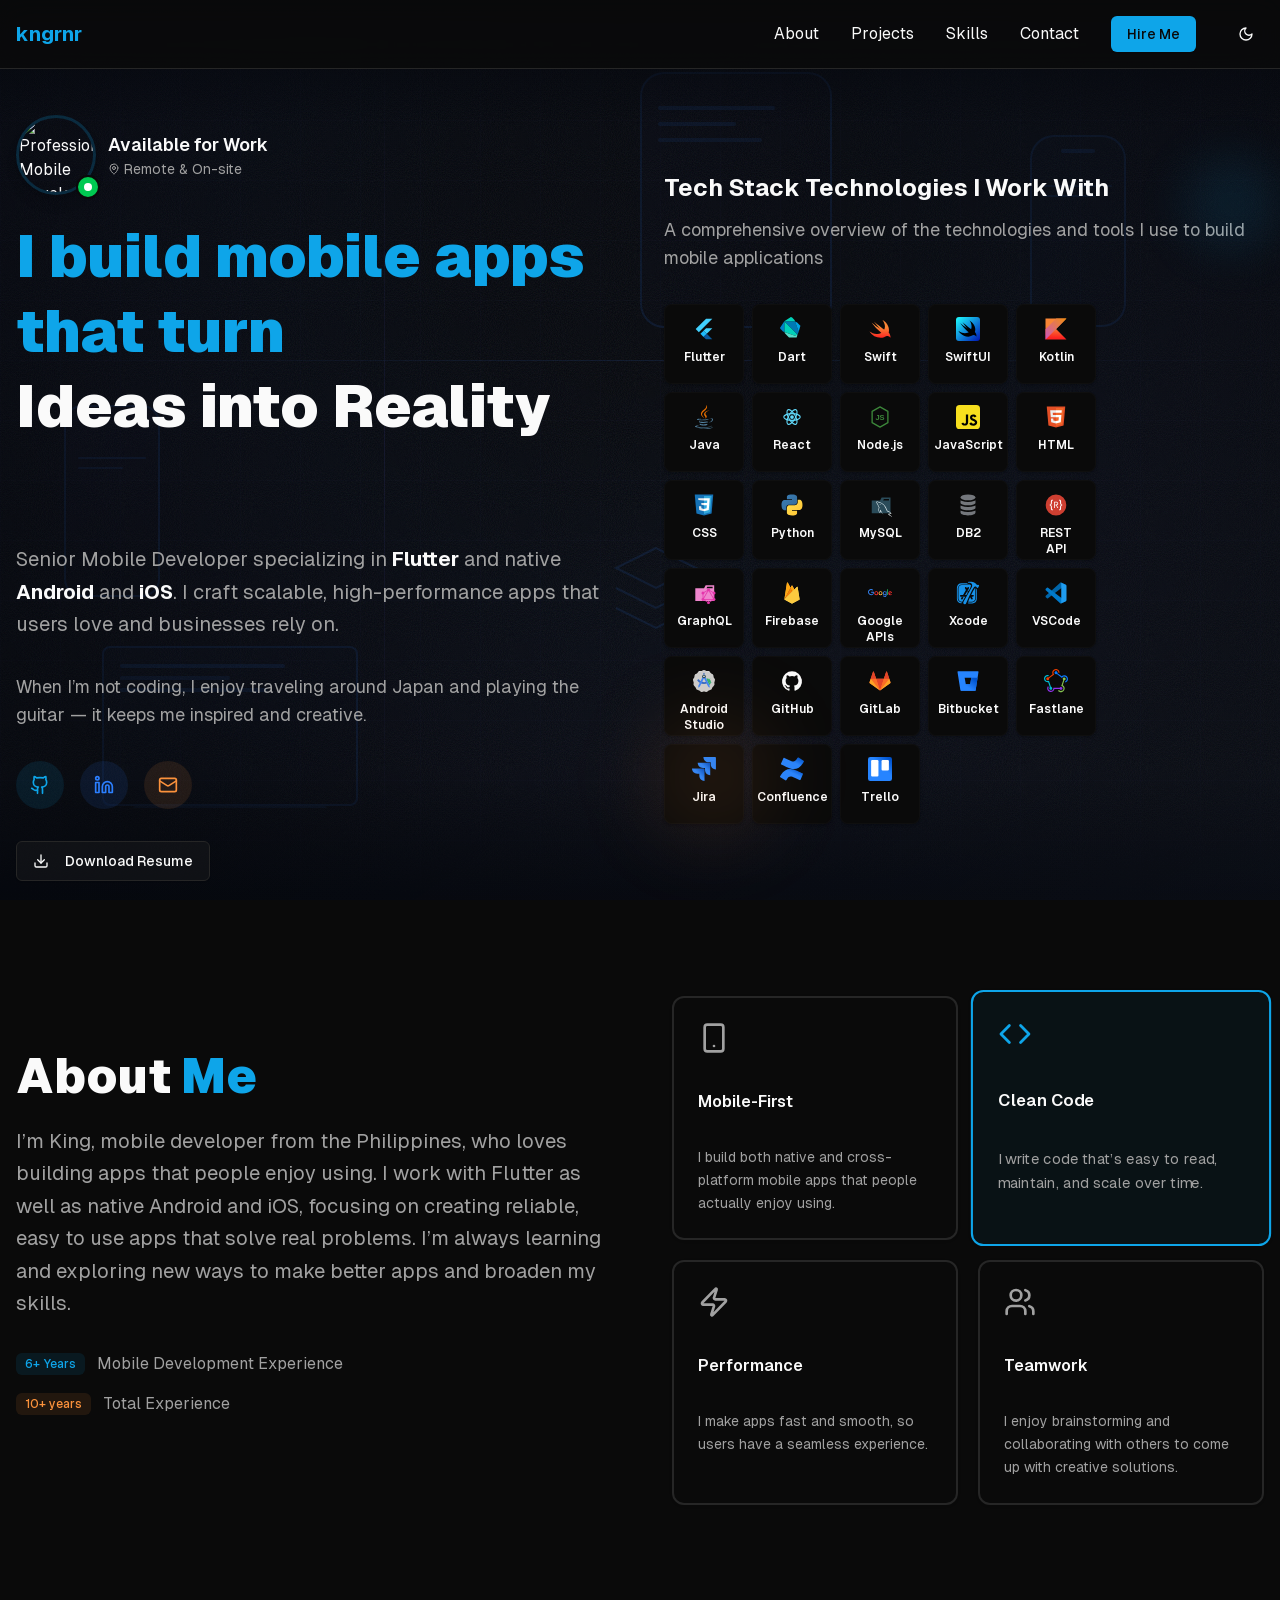
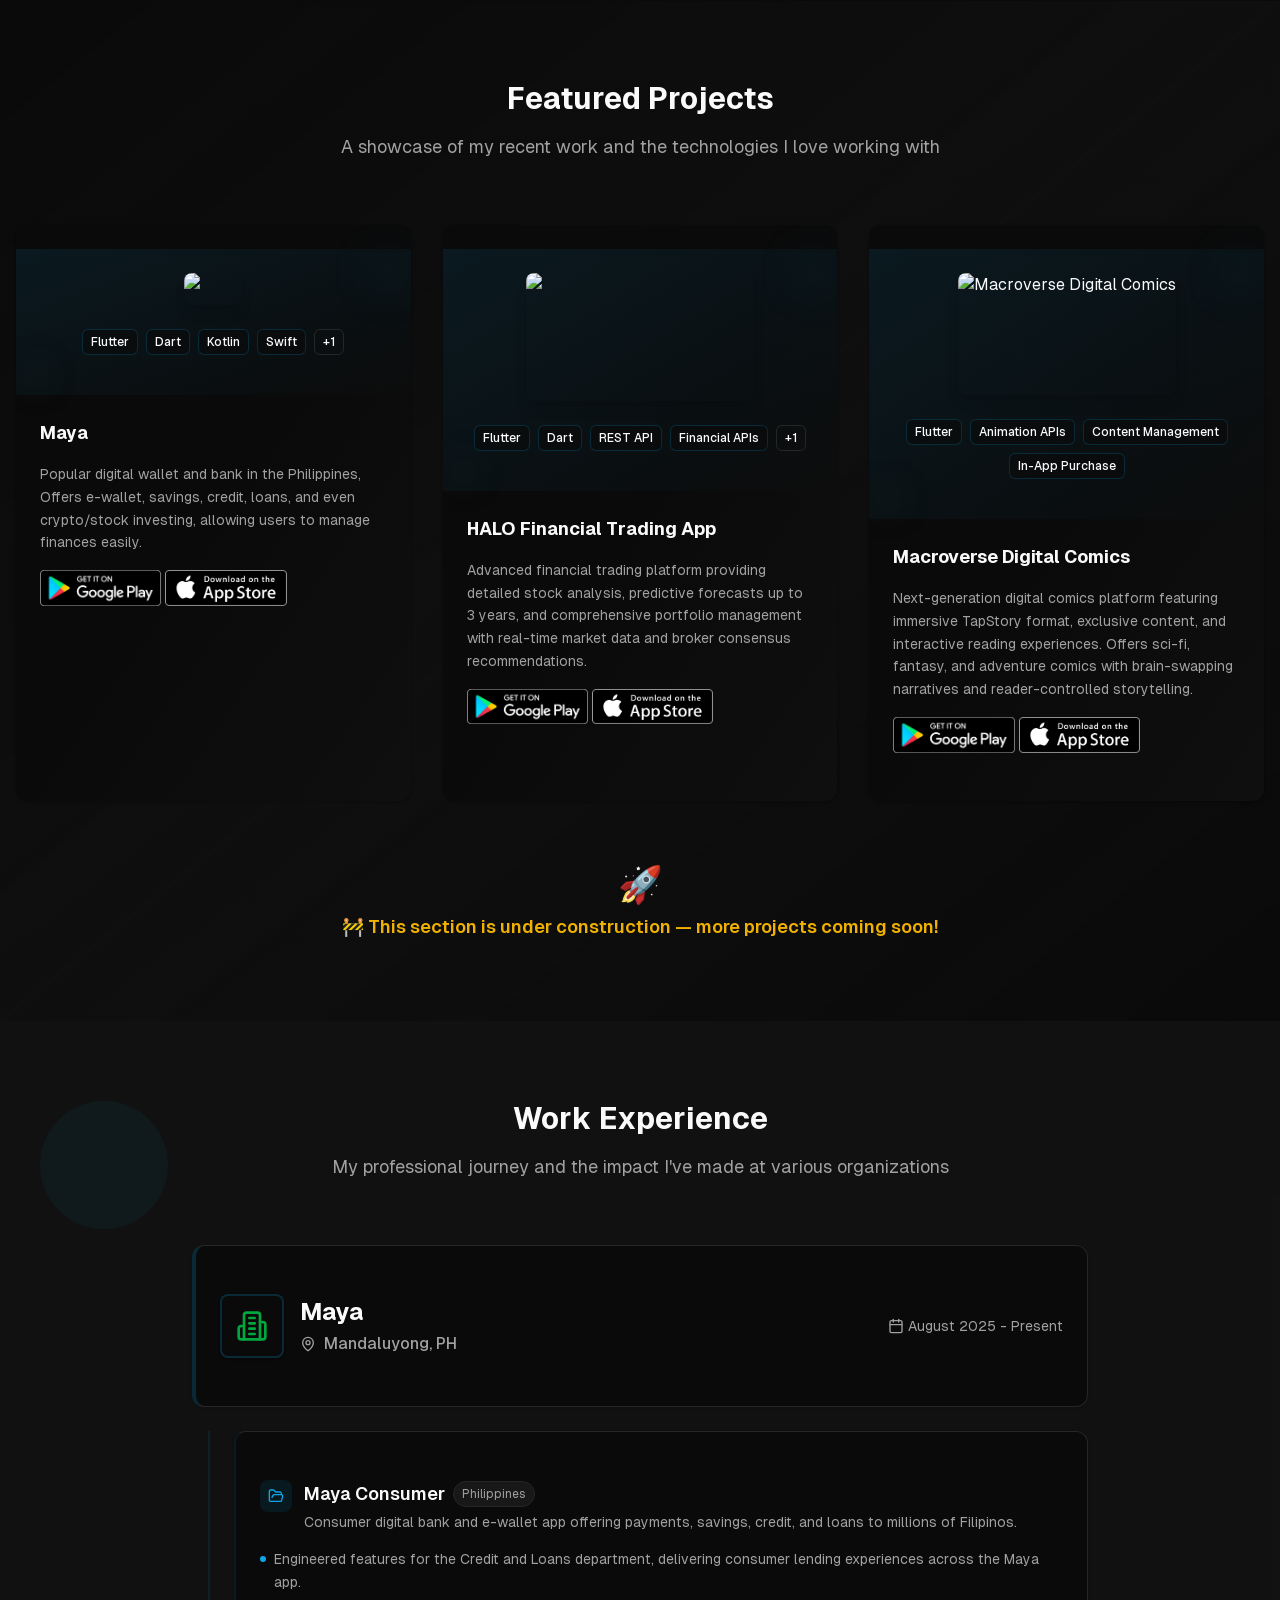
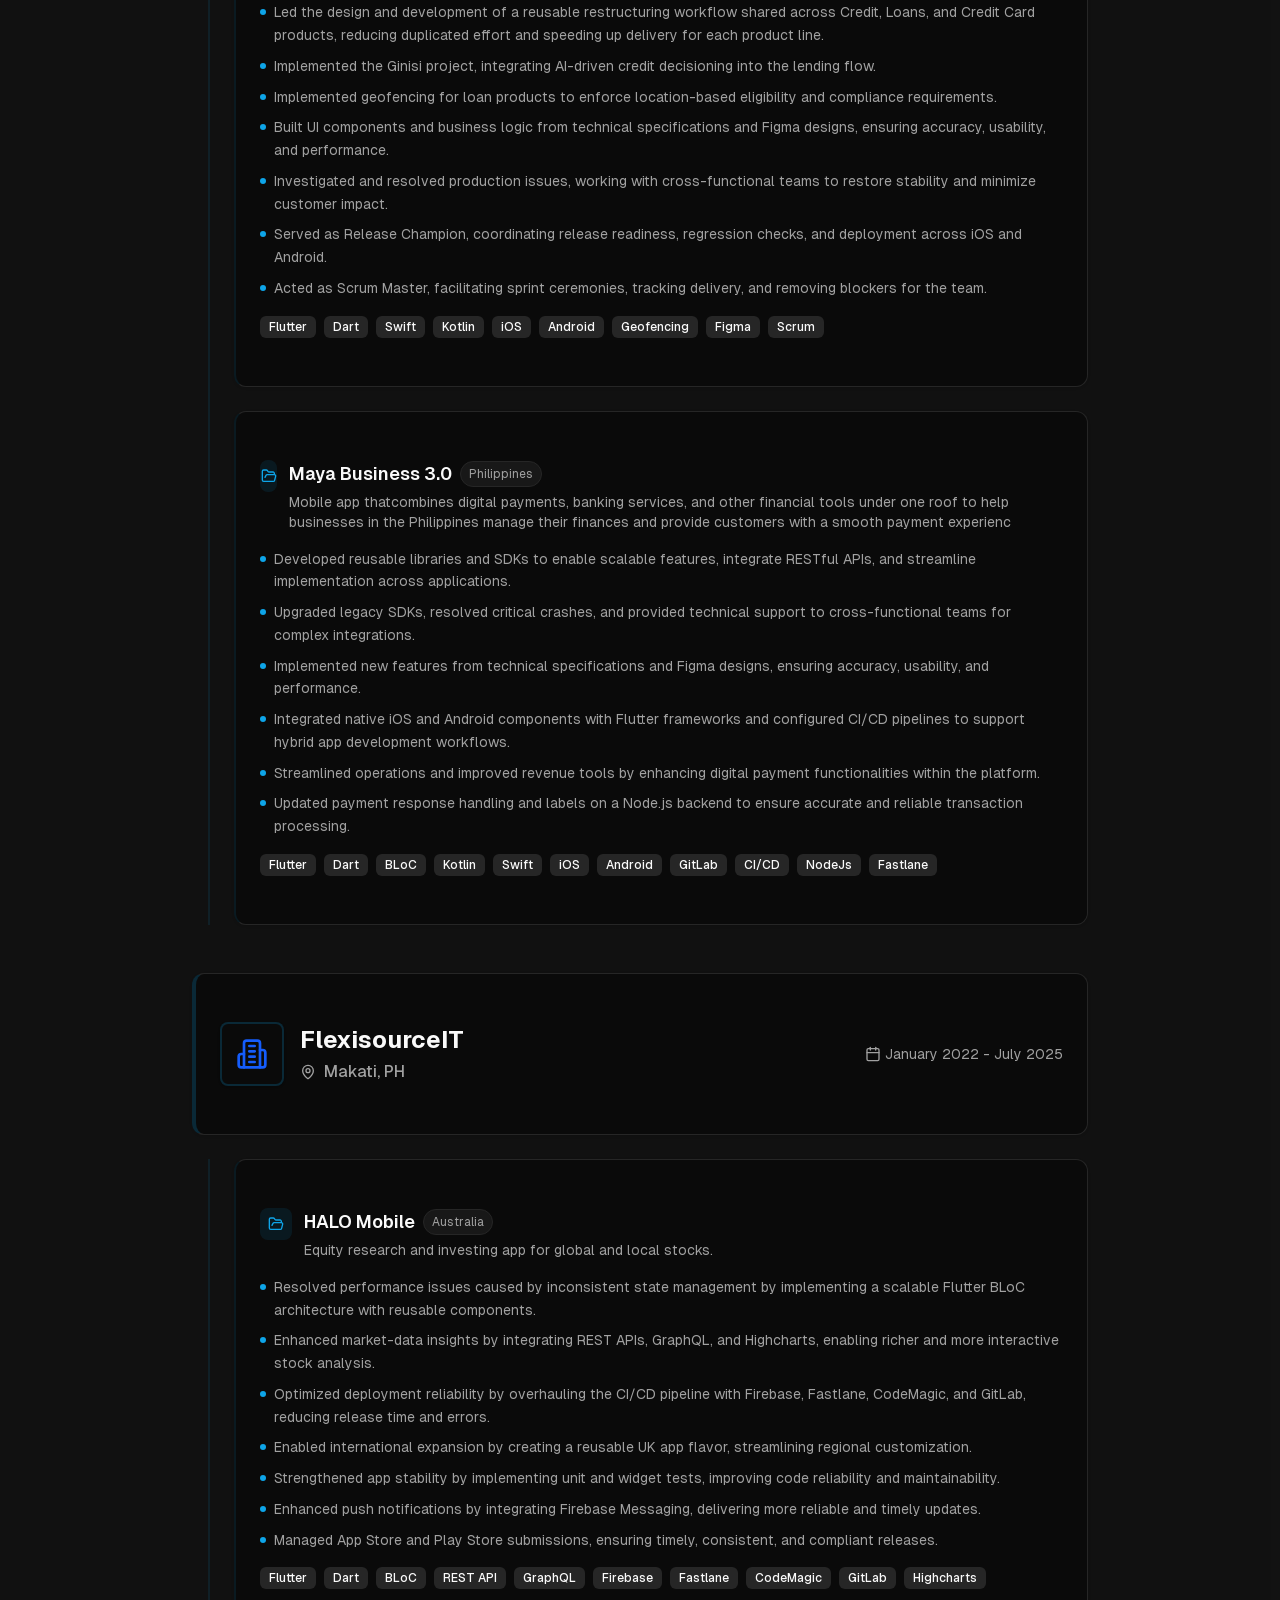
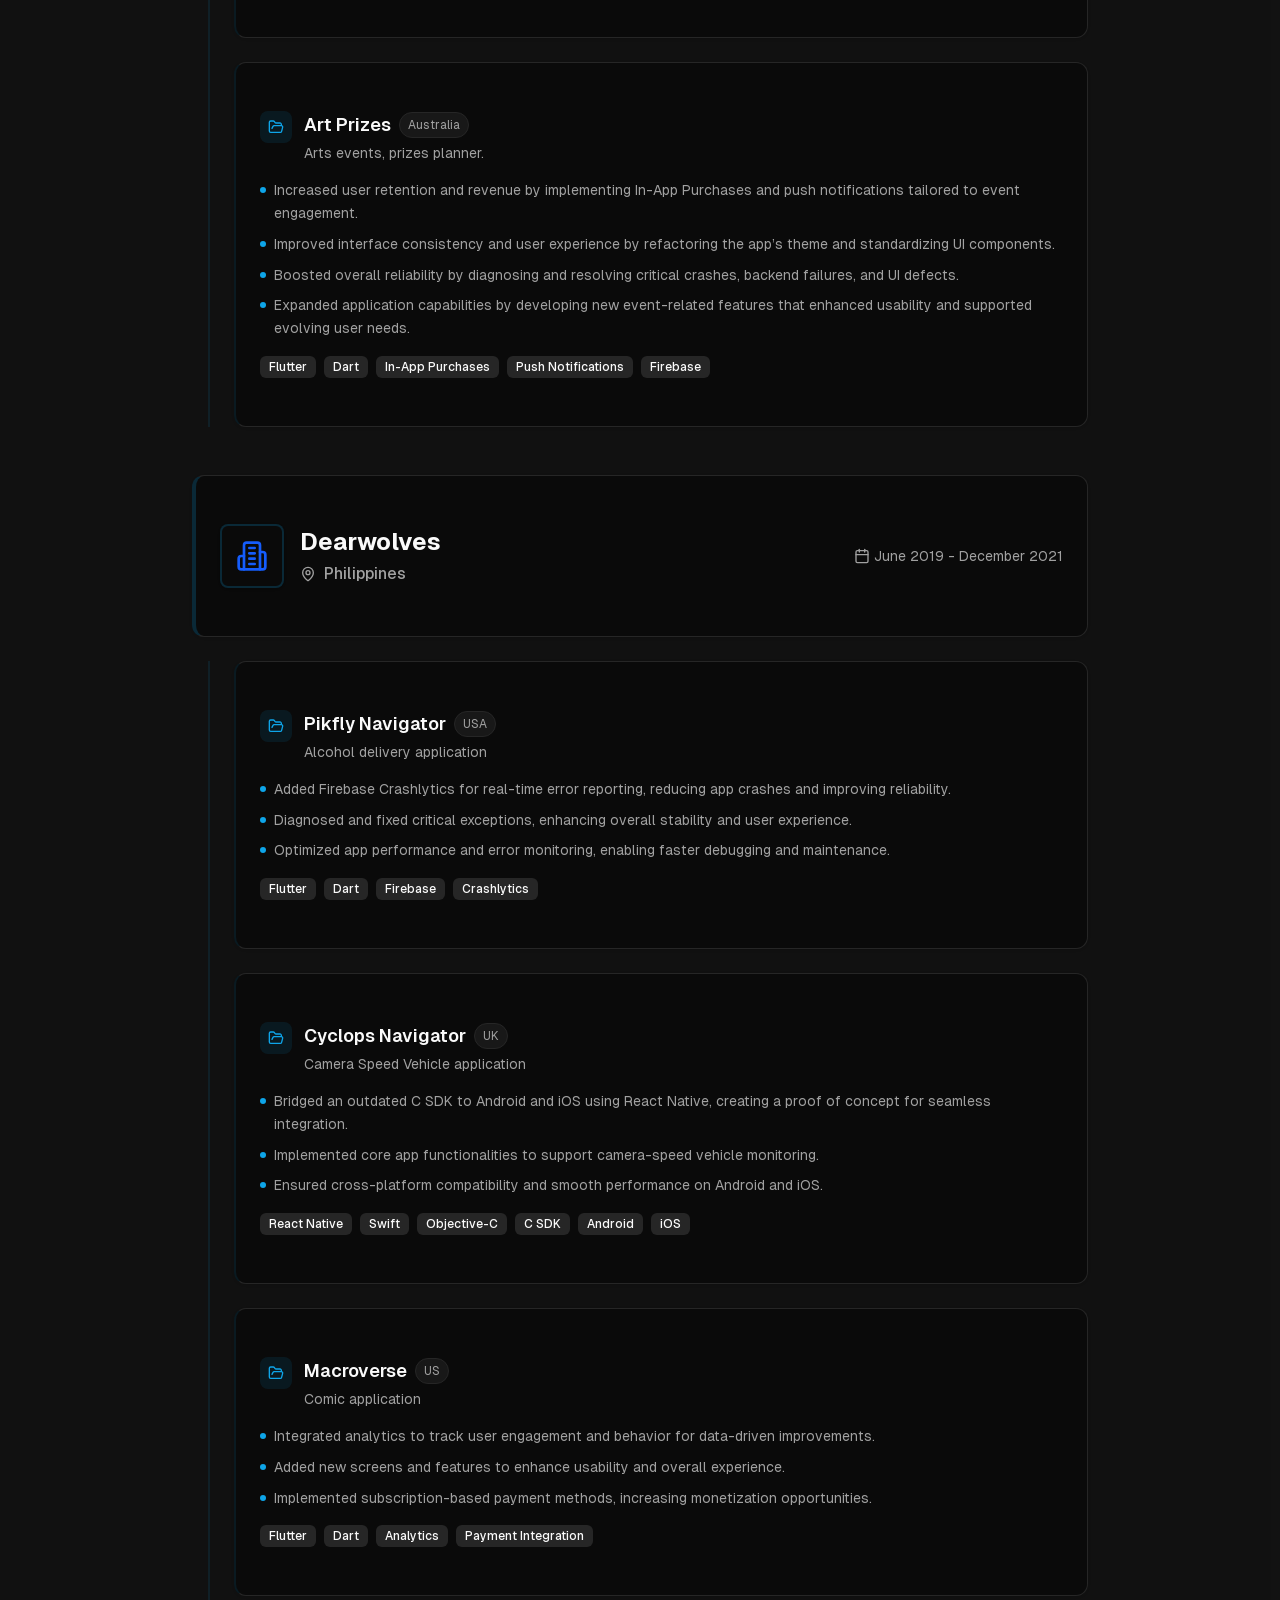
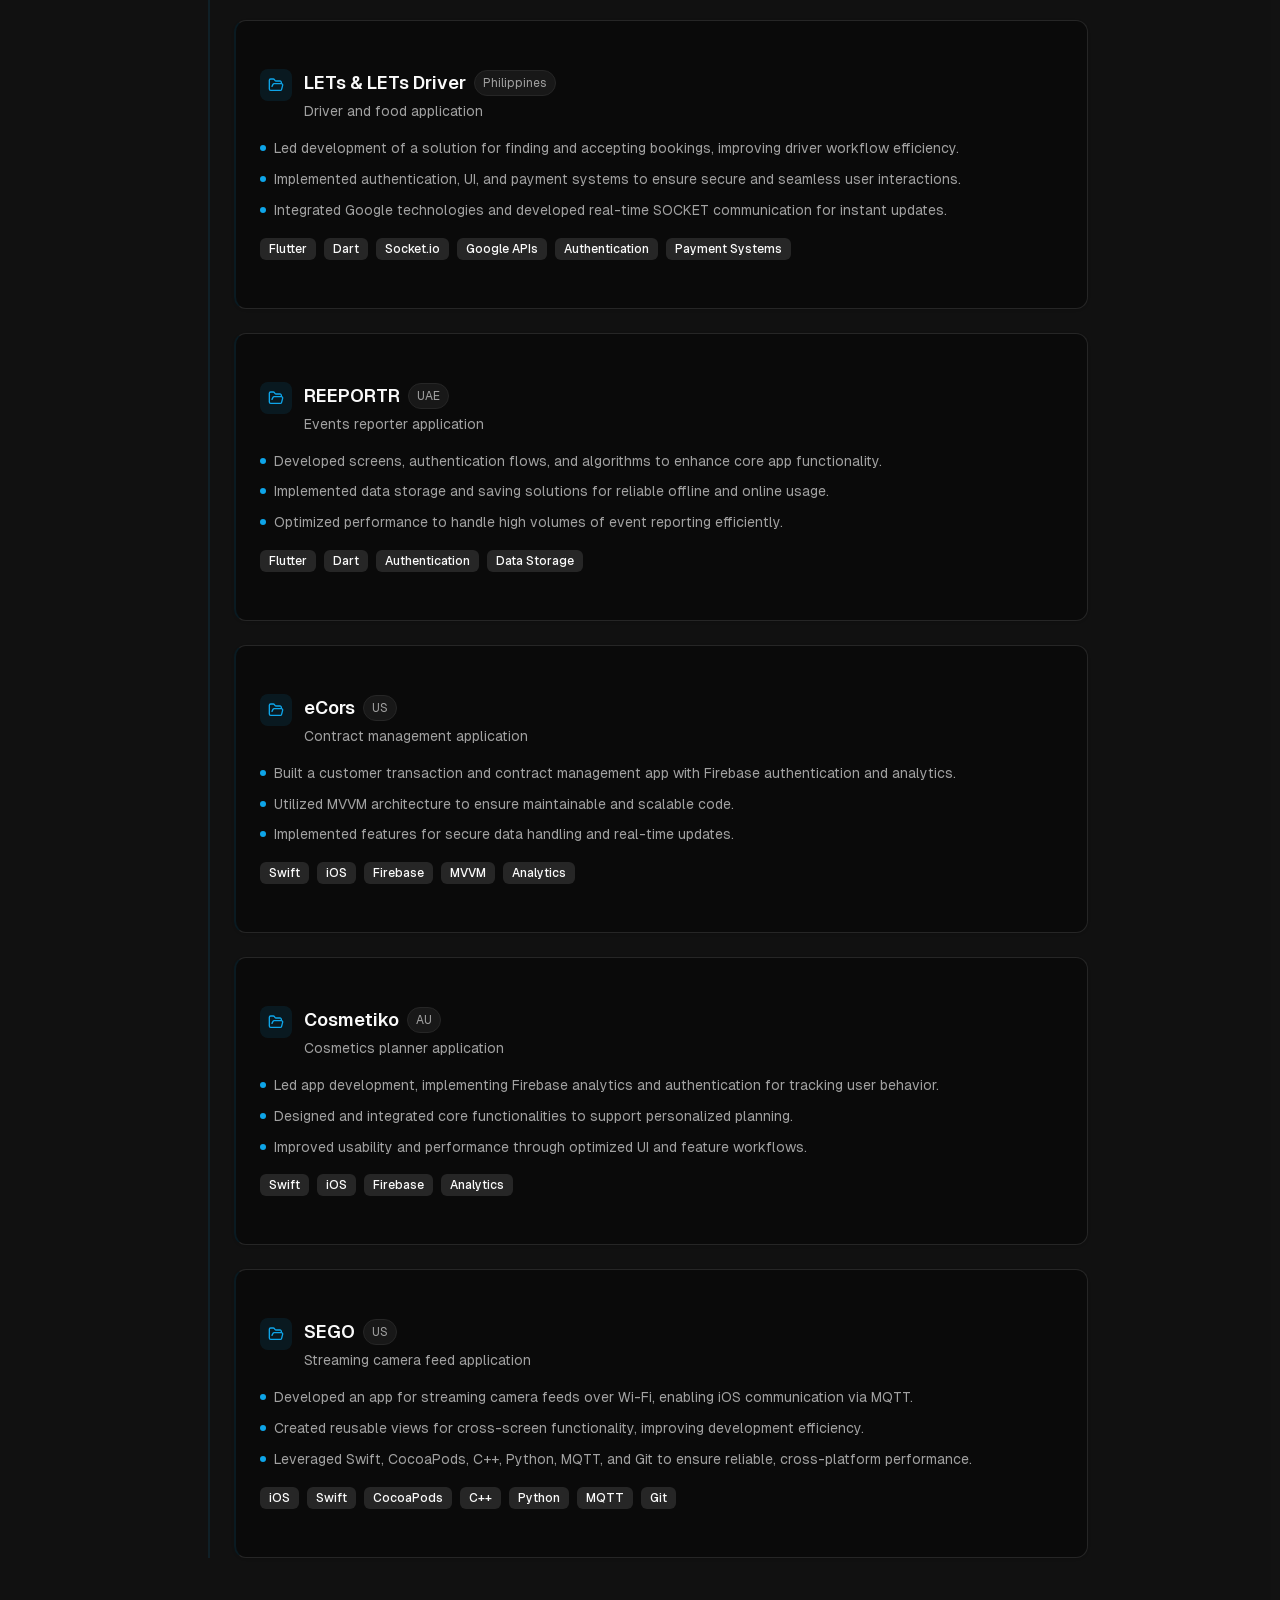
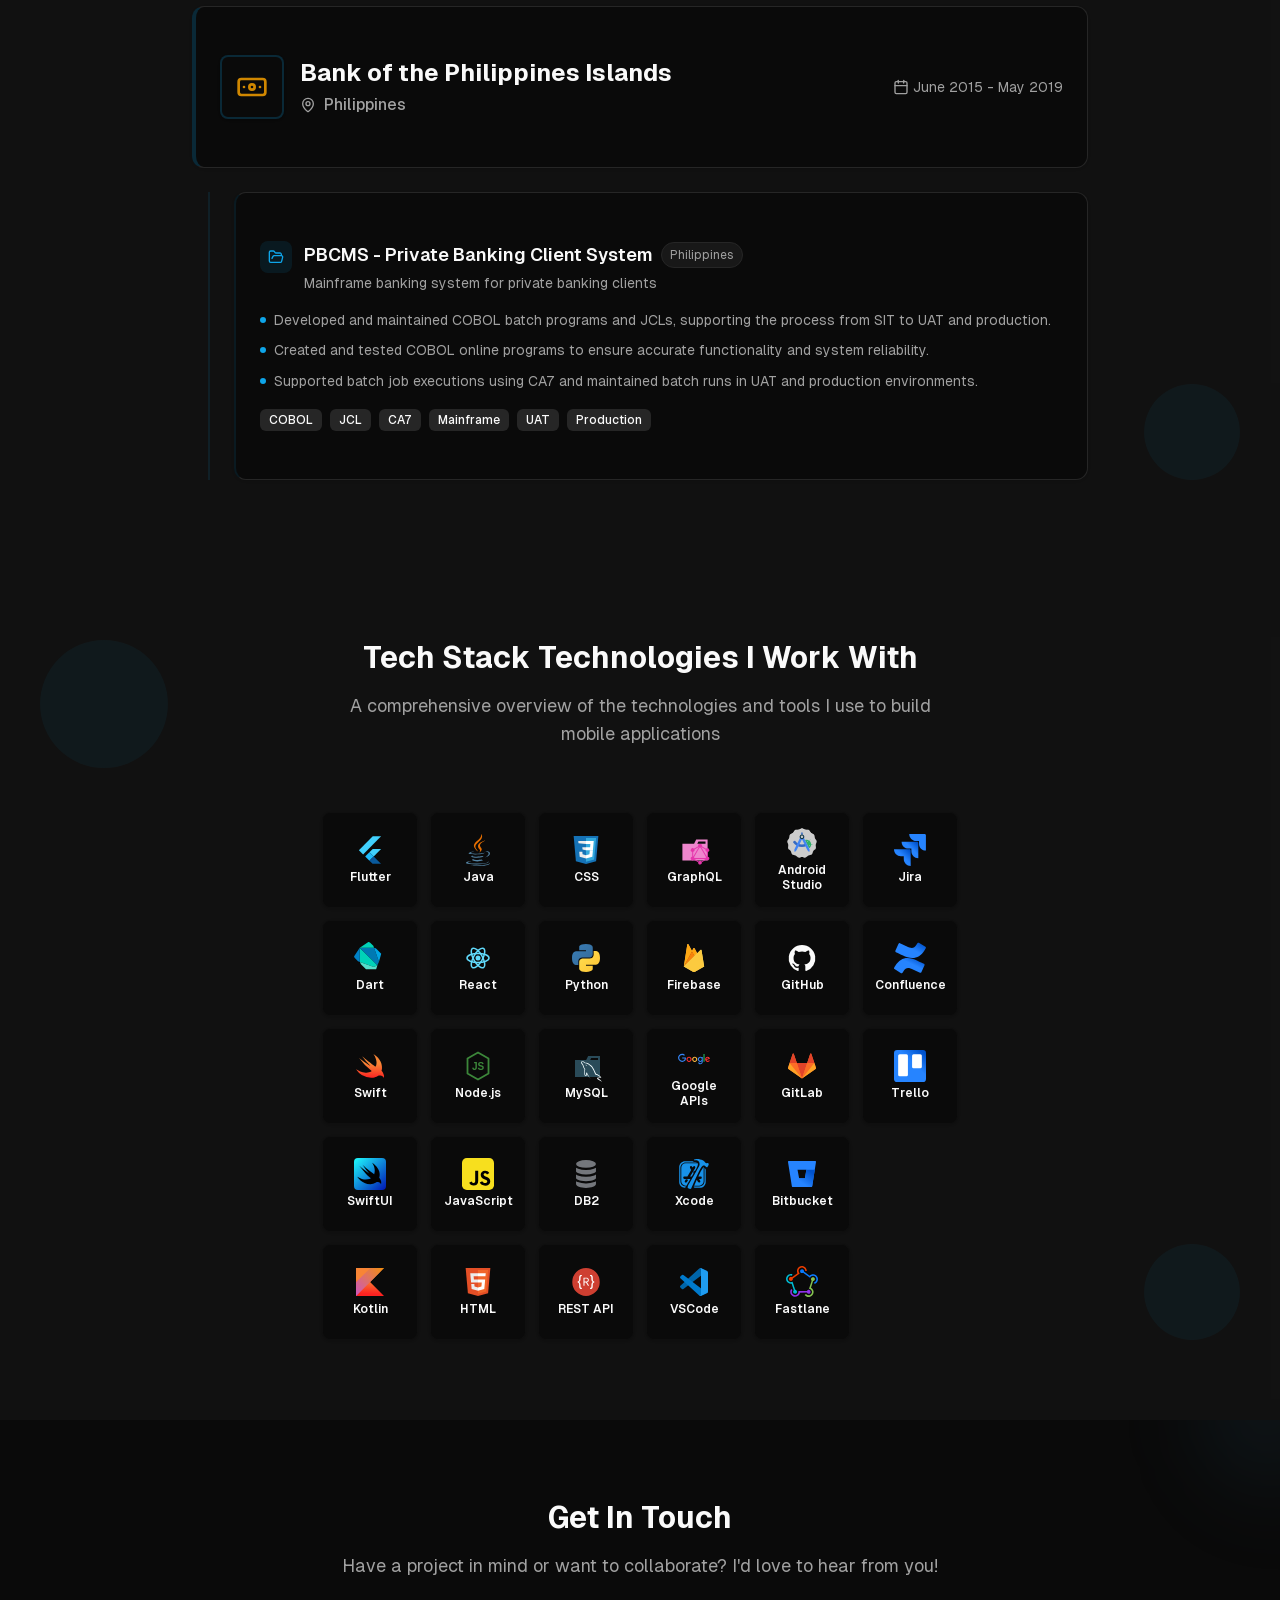
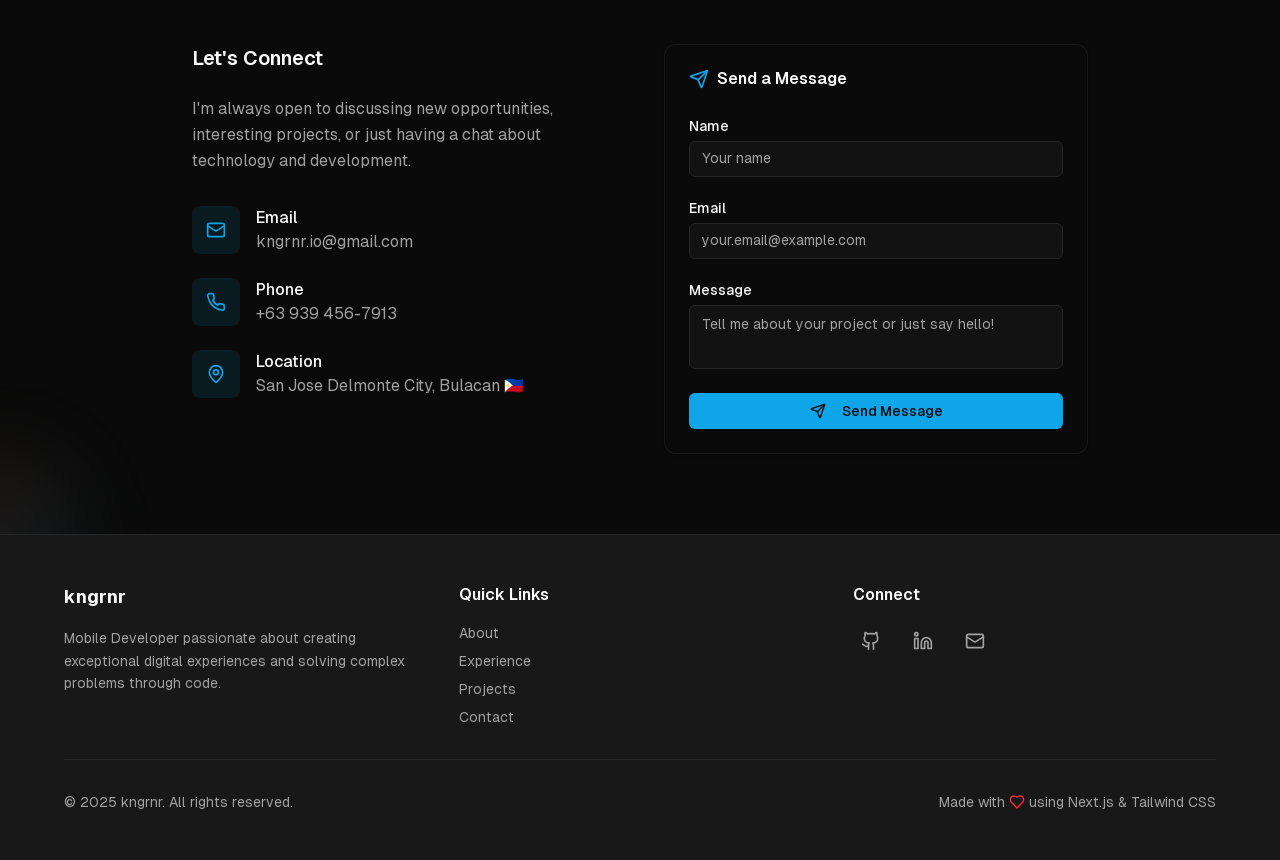
==== commit 71fadfce: "deploy: b095f8df8cd5c8a6c1c894ae6ae9dce4d06f8a1b" ====
--- a/index.html
+++ b/index.html
@@ -1 +1 @@
-<!DOCTYPE html><html lang="en"><head><meta charSet="utf-8"/><meta name="viewport" content="width=device-width, initial-scale=1"/><link rel="preload" href="/_next/static/media/028c0d39d2e8f589-s.p.woff2" as="font" crossorigin="" type="font/woff2"/><link rel="preload" href="/_next/static/media/5b01f339abf2f1a5.p.woff2" as="font" crossorigin="" type="font/woff2"/><link rel="preload" as="image" href="https://avatars.githubusercontent.com/u/52155751?v=4"/><link rel="preload" as="image" href="/images/playstore.png"/><link rel="preload" as="image" href="/images/appstore.png"/><link rel="stylesheet" href="/_next/static/css/13259dc9ccfa6acd.css" data-precedence="next"/><link rel="stylesheet" href="/_next/static/css/5a1e1aadcba53199.css" data-precedence="next"/><link rel="preload" as="script" fetchPriority="low" href="/_next/static/chunks/webpack-0aa33f5f5e6a6187.js"/><script src="/_next/static/chunks/fd9d1056-ec10134d27c13f3d.js" async=""></script><script src="/_next/static/chunks/117-855454c8ee8acc61.js" async=""></script><script src="/_next/static/chunks/main-app-db6b42072f427d71.js" async=""></script><script src="/_next/static/chunks/91-f22a81a5cd075687.js" async=""></script><script src="/_next/static/chunks/app/page-bb8377edb7d8c1d8.js" async=""></script><script src="/_next/static/chunks/app/layout-e9d7bff6449361c9.js" async=""></script><title>kngrnr | Mobile Developer</title><meta name="description" content="Professional mobile developer specializing in Flutter, iOS, and Android app development. View my portfolio of innovative mobile applications."/><meta name="generator" content="v0.app"/><meta name="next-size-adjust"/><script src="/_next/static/chunks/polyfills-42372ed130431b0a.js" noModule=""></script></head><body class="font-sans __variable_fb8f2c __variable_f910ec"><script>((e,t,r,n,o,a,l,i)=>{let u=document.documentElement,s=["light","dark"];function c(t){(Array.isArray(e)?e:[e]).forEach(e=>{let r="class"===e,n=r&&a?o.map(e=>a[e]||e):o;r?(u.classList.remove(...n),u.classList.add(a&&a[t]?a[t]:t)):u.setAttribute(e,t)}),i&&s.includes(t)&&(u.style.colorScheme=t)}if(n)c(n);else try{let e=localStorage.getItem(t)||r,n=l&&"system"===e?window.matchMedia("(prefers-color-scheme: dark)").matches?"dark":"light":e;c(n)}catch(e){}})("class","theme","dark",null,["light","dark"],null,true,true)</script><!--$--><div class="min-h-screen relative overflow-x-hidden"><div class="relative z-10"><header class="fixed top-0 left-0 right-0 z-50 bg-background/80 backdrop-blur-md border-b border-border"><div class="container mx-auto px-4 py-4"><div class="flex items-center justify-between"><button class="text-xl font-bold text-primary hover:text-primary/80 transition-colors">kngrnr</button><nav class="hidden md:flex items-center space-x-8"><button class="text-foreground hover:text-primary transition-colors">About</button><button class="text-foreground hover:text-primary transition-colors">Projects</button><button class="text-foreground hover:text-primary transition-colors">Skills</button><button class="text-foreground hover:text-primary transition-colors">Contact</button><button data-slot="button" class="inline-flex items-center justify-center gap-2 whitespace-nowrap rounded-md text-sm font-medium transition-all disabled:pointer-events-none disabled:opacity-50 [&amp;_svg]:pointer-events-none [&amp;_svg:not([class*=&#x27;size-&#x27;])]:size-4 shrink-0 [&amp;_svg]:shrink-0 outline-none focus-visible:border-ring focus-visible:ring-ring/50 focus-visible:ring-[3px] aria-invalid:ring-destructive/20 dark:aria-invalid:ring-destructive/40 aria-invalid:border-destructive bg-primary text-primary-foreground shadow-xs hover:bg-primary/90 h-9 px-4 py-2 has-[&gt;svg]:px-3">Hire Me</button><button data-slot="button" class="inline-flex items-center justify-center gap-2 whitespace-nowrap rounded-md text-sm font-medium transition-all disabled:pointer-events-none disabled:opacity-50 [&amp;_svg]:pointer-events-none [&amp;_svg:not([class*=&#x27;size-&#x27;])]:size-4 shrink-0 [&amp;_svg]:shrink-0 outline-none focus-visible:border-ring focus-visible:ring-ring/50 focus-visible:ring-[3px] aria-invalid:ring-destructive/20 dark:aria-invalid:ring-destructive/40 aria-invalid:border-destructive hover:bg-accent hover:text-accent-foreground dark:hover:bg-accent/50 size-9"><svg xmlns="http://www.w3.org/2000/svg" width="24" height="24" viewBox="0 0 24 24" fill="none" stroke="currentColor" stroke-width="2" stroke-linecap="round" stroke-linejoin="round" class="lucide lucide-moon h-[1.2rem] w-[1.2rem]"><path d="M12 3a6 6 0 0 0 9 9 9 9 0 1 1-9-9Z"></path></svg><span class="sr-only">Toggle theme</span></button></nav><div class="md:hidden flex items-center space-x-2"><button data-slot="button" class="inline-flex items-center justify-center gap-2 whitespace-nowrap rounded-md text-sm font-medium transition-all disabled:pointer-events-none disabled:opacity-50 [&amp;_svg]:pointer-events-none [&amp;_svg:not([class*=&#x27;size-&#x27;])]:size-4 shrink-0 [&amp;_svg]:shrink-0 outline-none focus-visible:border-ring focus-visible:ring-ring/50 focus-visible:ring-[3px] aria-invalid:ring-destructive/20 dark:aria-invalid:ring-destructive/40 aria-invalid:border-destructive hover:bg-accent hover:text-accent-foreground dark:hover:bg-accent/50 size-9"><svg xmlns="http://www.w3.org/2000/svg" width="24" height="24" viewBox="0 0 24 24" fill="none" stroke="currentColor" stroke-width="2" stroke-linecap="round" stroke-linejoin="round" class="lucide lucide-moon h-[1.2rem] w-[1.2rem]"><path d="M12 3a6 6 0 0 0 9 9 9 9 0 1 1-9-9Z"></path></svg><span class="sr-only">Toggle theme</span></button><button><svg xmlns="http://www.w3.org/2000/svg" width="24" height="24" viewBox="0 0 24 24" fill="none" stroke="currentColor" stroke-width="2" stroke-linecap="round" stroke-linejoin="round" class="lucide lucide-menu"><line x1="4" x2="20" y1="12" y2="12"></line><line x1="4" x2="20" y1="6" y2="6"></line><line x1="4" x2="20" y1="18" y2="18"></line></svg></button></div></div></div></header><div class="relative"><main class="relative"><section class="relative min-h-screen flex items-center justify-center overflow-hidden bg-gradient-to-br from-background/35 via-background/40 to-muted/20 pt-20 md:pt-24"><div class="absolute inset-0 opacity-[0.02]"><div class="absolute inset-0 bg-[radial-gradient(circle_at_50%_50%,rgba(8,145,178,0.1),transparent_50%)]"></div><div class="absolute inset-0 bg-[linear-gradient(45deg,transparent_48%,rgba(8,145,178,0.02)_49%,rgba(8,145,178,0.02)_51%,transparent_52%)] bg-[length:20px_20px]"></div></div><div class="container mx-auto px-4 relative z-10"><div class="grid lg:grid-cols-2 gap-12 items-center"><div class="transition-all duration-1000 opacity-0 -translate-x-10"><div class="flex items-center gap-3 mb-6"><div class="relative"><img src="https://avatars.githubusercontent.com/u/52155751?v=4" alt="Professional Mobile Developer" class="w-20 h-20 rounded-full border-3 border-primary/20 shadow-lg"/><div class="absolute -bottom-1 -right-1 w-6 h-6 bg-green-500 rounded-full border-2 border-background flex items-center justify-center"><div class="w-2 h-2 bg-white rounded-full animate-pulse"></div></div></div><div><h3 class="font-semibold text-lg">Available for Work</h3><div class="flex items-center gap-1 text-sm text-muted-foreground"><svg xmlns="http://www.w3.org/2000/svg" width="24" height="24" viewBox="0 0 24 24" fill="none" stroke="currentColor" stroke-width="2" stroke-linecap="round" stroke-linejoin="round" class="lucide lucide-map-pin w-3 h-3"><path d="M20 10c0 4.993-5.539 10.193-7.399 11.799a1 1 0 0 1-1.202 0C9.539 20.193 4 14.993 4 10a8 8 0 0 1 16 0"></path><circle cx="12" cy="10" r="3"></circle></svg>Remote &amp; On-site</div></div></div><h1 class="text-4xl md:text-5xl lg:text-6xl font-black mb-6 leading-tight"><span class="text-primary">I build mobile apps that turn</span><br/>Ideas into Reality<br/><span class="text-accent [background:linear-gradient(to_right,hsl(var(--primary)),hsl(var(--accent)))] bg-clip-text [-webkit-background-clip:text] [-webkit-text-fill-color:transparent] [&amp;:not(:has(.bg-clip-text))]:text-accent">Experiences</span></h1><p class="text-lg md:text-xl text-muted-foreground mb-8 leading-relaxed">Senior Mobile Developer specializing in<!-- --> <strong class="text-foreground">Flutter</strong> and native<!-- --> <strong class="text-foreground">Android</strong> and<!-- --> <strong class="text-foreground">iOS</strong>. I craft scalable, high-performance apps that users love and businesses rely on.</p><p class="text-lg text-muted-foreground mt-4 mb-8">When I’m not coding, I enjoy traveling around Japan and playing the guitar — it keeps me inspired and creative.</p><div class="flex items-center gap-4 mb-8"><a href="https://github.com/kngrnr" target="_blank" rel="noopener noreferrer" class="flex items-center justify-center w-12 h-12 rounded-full bg-primary/10 hover:bg-primary/20 transition-colors group"><svg xmlns="http://www.w3.org/2000/svg" width="24" height="24" viewBox="0 0 24 24" fill="none" stroke="currentColor" stroke-width="2" stroke-linecap="round" stroke-linejoin="round" class="lucide lucide-github w-5 h-5 text-primary group-hover:scale-110 transition-transform"><path d="M15 22v-4a4.8 4.8 0 0 0-1-3.5c3 0 6-2 6-5.5.08-1.25-.27-2.48-1-3.5.28-1.15.28-2.35 0-3.5 0 0-1 0-3 1.5-2.64-.5-5.36-.5-8 0C6 2 5 2 5 2c-.3 1.15-.3 2.35 0 3.5A5.403 5.403 0 0 0 4 9c0 3.5 3 5.5 6 5.5-.39.49-.68 1.05-.85 1.65-.17.6-.22 1.23-.15 1.85v4"></path><path d="M9 18c-4.51 2-5-2-7-2"></path></svg></a><a href="https://linkedin.com/in/kngrnr" target="_blank" rel="noopener noreferrer" class="flex items-center justify-center w-12 h-12 rounded-full bg-blue-500/10 hover:bg-blue-500/20 transition-colors group"><svg xmlns="http://www.w3.org/2000/svg" width="24" height="24" viewBox="0 0 24 24" fill="none" stroke="currentColor" stroke-width="2" stroke-linecap="round" stroke-linejoin="round" class="lucide lucide-linkedin w-5 h-5 text-blue-500 group-hover:scale-110 transition-transform"><path d="M16 8a6 6 0 0 1 6 6v7h-4v-7a2 2 0 0 0-2-2 2 2 0 0 0-2 2v7h-4v-7a6 6 0 0 1 6-6z"></path><rect width="4" height="12" x="2" y="9"></rect><circle cx="4" cy="4" r="2"></circle></svg></a><a href="mailto:kngrnr.io@gmail.com" class="flex items-center justify-center w-12 h-12 rounded-full bg-accent/10 hover:bg-accent/20 transition-colors group"><svg xmlns="http://www.w3.org/2000/svg" width="24" height="24" viewBox="0 0 24 24" fill="none" stroke="currentColor" stroke-width="2" stroke-linecap="round" stroke-linejoin="round" class="lucide lucide-mail w-5 h-5 text-accent group-hover:scale-110 transition-transform"><rect width="20" height="16" x="2" y="4" rx="2"></rect><path d="m22 7-8.97 5.7a1.94 1.94 0 0 1-2.06 0L2 7"></path></svg></a></div><div class="flex flex-col sm:flex-row gap-4"><button data-slot="button" class="inline-flex items-center justify-center gap-2 whitespace-nowrap text-sm font-medium transition-all disabled:pointer-events-none disabled:opacity-50 [&amp;_svg]:pointer-events-none [&amp;_svg:not([class*=&#x27;size-&#x27;])]:size-4 shrink-0 [&amp;_svg]:shrink-0 outline-none focus-visible:border-ring focus-visible:ring-ring/50 focus-visible:ring-[3px] aria-invalid:ring-destructive/20 dark:aria-invalid:ring-destructive/40 aria-invalid:border-destructive border shadow-xs hover:bg-accent hover:text-accent-foreground dark:bg-input/30 dark:border-input dark:hover:bg-input/50 h-10 rounded-md px-6 has-[&gt;svg]:px-4 group bg-transparent"><svg xmlns="http://www.w3.org/2000/svg" width="24" height="24" viewBox="0 0 24 24" fill="none" stroke="currentColor" stroke-width="2" stroke-linecap="round" stroke-linejoin="round" class="lucide lucide-download mr-2 w-4 h-4"><path d="M21 15v4a2 2 0 0 1-2 2H5a2 2 0 0 1-2-2v-4"></path><polyline points="7 10 12 15 17 10"></polyline><line x1="12" x2="12" y1="15" y2="3"></line></svg>Download Resume</button></div></div><div class="transition-all duration-1000 delay-300 opacity-0 translate-x-10"><div class="relative"><div class="mb-8 text-left"><h3 class="text-2xl font-bold mb-3 hover:text-primary transition-colors cursor-pointer"> Tech Stack Technologies I Work With</h3><p class="text-lg text-muted-foreground hover:text-foreground transition-colors cursor-pointer">A comprehensive overview of the technologies and tools I use to build mobile applications</p></div><div class="flex justify-start mt-8"><div class="inline-grid grid-flow-row auto-cols-max grid-cols-5 gap-2"><div class="flex flex-col items-center text-center"><div class="w-20 h-20 bg-background rounded-lg flex flex-col items-center gap-2 shadow-sm border border-border/20 p-3 hover:scale-105 hover:shadow-md transition-all duration-200 cursor-pointer"><div class="w-6 h-6"><svg width="100%" height="100%" viewBox="0 0 32 32" xmlns="http://www.w3.org/2000/svg" aria-hidden="true"><title>file_type_flutter</title><polyline points="15.383 18.316 18.744 15.042 27.093 15.042 19.697 22.438 15.383 18.316" style="fill:#40d0fd"></polyline><polygon points="4.907 16.125 9.106 20.424 27.093 2.287 18.744 2.287 4.907 16.125" style="fill:#41d0fd;isolation:isolate"></polygon><polygon points="11.176 22.479 15.435 26.675 19.697 22.438 15.383 18.316 11.176 22.479" style="fill:#1fbcfd"></polygon><polygon points="15.435 26.675 19.697 22.438 26.989 29.813 18.593 29.813 15.435 26.675" style="fill:#095a9d"></polygon><polygon points="15.435 26.675 19.406 25.354 18.068 24.057 15.435 26.675" style="fill:#0e5199"></polygon></svg></div><h4 class="font-semibold text-xs text-foreground text-center">Flutter</h4></div></div><div class="flex flex-col items-center text-center"><div class="w-20 h-20 bg-background rounded-lg flex flex-col items-center gap-2 shadow-sm border border-border/20 p-3 hover:scale-105 hover:shadow-md transition-all duration-200 cursor-pointer"><div class="w-6 h-6"><svg width="100%" height="100%" viewBox="0 0 300 300" xmlns="http://www.w3.org/2000/svg" preserveAspectRatio="xMidYMid"><g><path d="M70.534,69.696 L53.988,53.15 L54.058,172.75 L54.256,178.34 C54.338,180.97 54.826,183.938 55.64,187.014 L186.744,233.244 L219.516,218.724 L219.528,218.684 L70.534,69.696" fill="#00D2B8"></path><path d="M55.64,187.014 L55.648,187.022 C55.64,186.968 55.612,186.908 55.612,186.852 C55.612,186.908 55.62,186.96 55.64,187.014 Z M219.516,218.724 L186.744,233.244 L55.648,187.022 C58.152,196.63 63.696,207.43 69.662,213.336 L112.446,255.876 L207.576,256 L219.528,218.684 Z" fill="#55DDCA"></path><path d="M3.034,130.116 C-1.202,134.638 0.902,143.966 7.722,150.838 L37.14,180.5 L55.64,187.014 C54.826,183.938 54.338,180.97 54.256,178.34 L54.058,172.75 L53.988,53.15 L3.034,130.116 Z" fill="#0081C6"></path><path d="M187.82,54.686 C184.744,53.9 181.794,53.414 179.12,53.33 L173.212,53.126 L53.988,53.142 L219.544,218.684 L234.098,185.88 Z" fill="#0079B3"></path><path d="M214.118,68.732 C208.11,62.674 197.452,57.168 187.826,54.692 L234.098,185.88 L255.152,109.92 Z" fill="#00A4E4"></path><path d="M181.338,36.298 L151.684,6.862 C144.826,0.068 135.494,-2.046 130.984,2.178 L53.988,53.142 L173.212,53.126 C179.12,53.33 184.744,53.9 187.82,54.686 Z" fill="#00D2B8"></path></g></svg></div><h4 class="font-semibold text-xs text-foreground text-center">Dart</h4></div></div><div class="flex flex-col items-center text-center"><div class="w-20 h-20 bg-background rounded-lg flex flex-col items-center gap-2 shadow-sm border border-border/20 p-3 hover:scale-105 hover:shadow-md transition-all duration-200 cursor-pointer"><div class="w-6 h-6"><svg width="100%" height="100%" viewBox="0 0 32 32" xmlns="http://www.w3.org/2000/svg" xmlns:xlink="http://www.w3.org/1999/xlink" aria-hidden="true"><defs><linearGradient id="a" x1="-134.494" y1="-171.82" x2="-134.497" y2="-171.89" gradientTransform="matrix(240 0 0 -205.6 32295 -35312.585)" gradientUnits="userSpaceOnUse"><stop offset="0" stop-color="#f88535"></stop><stop offset="1" stop-color="#fd2221"></stop></linearGradient></defs><title>file_type_swift</title><path d="M19.422,4.007s6.217,3.554,7.844,9.2c1.466,5.1.292,7.534.292,7.534a8.915,8.915,0,0,1,1.742,2.8,4.825,4.825,0,0,1,.29,4.453s-.1-2.08-3.2-2.511c-2.841-.4-3.874,2.366-9.3,2.232A18.435,18.435,0,0,1,2,19.354C4.651,20.8,8.124,23.045,12.449,22.7s5.228-1.674,5.228-1.674A66.9,66.9,0,0,1,4.891,7.643c3.4,2.845,11.822,8.507,11.626,8.363A75.826,75.826,0,0,1,8.092,6.24S20.728,16.629,21.745,16.563c.418-.861,2.579-5.318-2.324-12.557Z" style="fill:url(#a)"></path></svg></div><h4 class="font-semibold text-xs text-foreground text-center">Swift</h4></div></div><div class="flex flex-col items-center text-center"><div class="w-20 h-20 bg-background rounded-lg flex flex-col items-center gap-2 shadow-sm border border-border/20 p-3 hover:scale-105 hover:shadow-md transition-all duration-200 cursor-pointer"><div class="w-6 h-6"><svg width="100%" height="100%" viewBox="0 0 256 256" xmlns="http://www.w3.org/2000/svg" preserveAspectRatio="xMidYMid" aria-hidden="true"><defs><linearGradient id="bgGradient" x1="100%" y1="100%" x2="0%" y2="0%"><stop offset="0%" stop-color="#0015b5"></stop><stop offset="100%" stop-color="#1ffefe"></stop></linearGradient></defs><rect width="256" height="256" rx="32" ry="32" fill="url(#bgGradient)"></rect><path fill="#000000" d="M144.7,38c84.4,57.4,57.1,120.7,57.1,120.7s24,27.1,14.3,50.8c0,0-9.9-16.6-26.5-16.6c-16,0-25.4,16.6-57.6,16.6 c-71.7,0-105.6-59.9-105.6-59.9C91,192.1,135.1,162,135.1,162c-29.1-16.9-91-97.7-91-97.7c53.9,45.9,77.2,58,77.2,58 c-13.9-11.5-52.9-67.7-52.9-67.7c31.2,31.6,93.2,75.7,93.2,75.7C179.2,81.5,144.7,38,144.7,38z"></path></svg></div><h4 class="font-semibold text-xs text-foreground text-center">SwiftUI</h4></div></div><div class="flex flex-col items-center text-center"><div class="w-20 h-20 bg-background rounded-lg flex flex-col items-center gap-2 shadow-sm border border-border/20 p-3 hover:scale-105 hover:shadow-md transition-all duration-200 cursor-pointer"><div class="w-6 h-6"><svg width="100%" height="100%" viewBox="0 0 32 32" xmlns="http://www.w3.org/2000/svg" xmlns:xlink="http://www.w3.org/1999/xlink" aria-hidden="true"><defs><linearGradient id="a" x1="73.714" y1="910.226" x2="105.452" y2="878.134" gradientTransform="translate(-64.139 -782.556) scale(0.893)" gradientUnits="userSpaceOnUse"><stop offset="0" stop-color="#0296d8"></stop><stop offset="1" stop-color="#8371d9"></stop></linearGradient><linearGradient id="b" x1="69.813" y1="905.226" x2="102.279" y2="875.745" gradientTransform="translate(-64.139 -782.556) scale(0.893)" gradientUnits="userSpaceOnUse"><stop offset="0" stop-color="#cb55c0"></stop><stop offset="1" stop-color="#f28e0e"></stop></linearGradient></defs><title>file_type_kotlin</title><path d="M2,2V30H30v-.047l-6.95-7L16.1,15.946l6.95-7.012L29.938,2Z" style="fill:url(#a)"></path><path d="M16.318,2,2,16.318V30h.124L16.132,15.992l-.031-.031L23.05,8.95,29.938,2Z" style="fill:url(#b)"></path></svg></div><h4 class="font-semibold text-xs text-foreground text-center">Kotlin</h4></div></div><div class="flex flex-col items-center text-center"><div class="w-20 h-20 bg-background rounded-lg flex flex-col items-center gap-2 shadow-sm border border-border/20 p-3 hover:scale-105 hover:shadow-md transition-all duration-200 cursor-pointer"><div class="w-6 h-6"><svg width="100%" height="100%" viewBox="0 0 32 32" fill="none" xmlns="http://www.w3.org/2000/svg"><path d="M16.0497 8.44062C22.6378 3.32607 19.2566 0 19.2566 0C19.7598 5.28738 13.813 6.53583 12.2189 10.1692C11.1312 12.6485 12.9638 14.8193 16.0475 17.5554C15.7749 16.9494 15.3544 16.3606 14.9288 15.7645C13.4769 13.7313 11.9645 11.6132 16.0497 8.44062Z" fill="#E76F00"></path><path d="M17.1015 18.677C17.1015 18.677 19.0835 17.0779 17.5139 15.3008C12.1931 9.27186 23.3333 6.53583 23.3333 6.53583C16.5317 9.8125 17.5471 11.7574 19.2567 14.1202C21.0871 16.6538 17.1015 18.677 17.1015 18.677Z" fill="#E76F00"></path><path d="M22.937 23.4456C29.0423 20.3258 26.2195 17.3278 24.2492 17.7317C23.7662 17.8305 23.5509 17.9162 23.5509 17.9162C23.5509 17.9162 23.7302 17.64 24.0726 17.5204C27.9705 16.1729 30.9682 21.4949 22.8143 23.6028C22.8143 23.6029 22.9088 23.5198 22.937 23.4456Z" fill="#5382A1"></path><path d="M10.233 19.4969C6.41312 18.9953 12.3275 17.6139 12.3275 17.6139C12.3275 17.6139 10.0307 17.4616 7.20592 18.8043C3.86577 20.3932 15.4681 21.1158 21.474 19.5625C22.0984 19.1432 22.9614 18.7798 22.9614 18.7798C22.9614 18.7798 20.5037 19.2114 18.0561 19.4145C15.0612 19.6612 11.8459 19.7093 10.233 19.4969Z" fill="#5382A1"></path><path d="M11.6864 22.4758C9.55624 22.2592 10.951 21.2439 10.951 21.2439C5.43898 23.0429 14.0178 25.083 21.7199 22.8682C20.9012 22.5844 20.3806 22.0653 20.3806 22.0653C16.6163 22.7781 14.441 22.7553 11.6864 22.4758Z" fill="#5382A1"></path><path d="M12.6145 25.6991C10.486 25.4585 11.7295 24.7474 11.7295 24.7474C6.72594 26.1222 14.7729 28.9625 21.1433 26.2777C20.0999 25.8787 19.3528 25.4181 19.3528 25.4181C16.5111 25.9469 15.1931 25.9884 12.6145 25.6991Z" fill="#5382A1"></path><path d="M25.9387 27.3388C25.9387 27.3388 26.8589 28.0844 24.9252 28.6612C21.2481 29.7566 9.62093 30.0874 6.39094 28.7049C5.22984 28.2082 7.40723 27.5189 8.09215 27.3742C8.80646 27.2219 9.21466 27.2503 9.21466 27.2503C7.9234 26.3558 0.868489 29.0067 5.63111 29.7659C18.6195 31.8372 29.3077 28.8331 25.9387 27.3388Z" fill="#5382A1"></path><path d="M28 28.9679C27.7869 31.6947 18.7877 32.2683 12.9274 31.8994C9.10432 31.6583 8.33812 31.0558 8.32691 31.047C11.9859 31.6402 18.1549 31.7482 23.1568 30.8225C27.5903 30.0016 28 28.9679 28 28.9679Z" fill="#5382A1"></path></svg></div><h4 class="font-semibold text-xs text-foreground text-center">Java</h4></div></div><div class="flex flex-col items-center text-center"><div class="w-20 h-20 bg-background rounded-lg flex flex-col items-center gap-2 shadow-sm border border-border/20 p-3 hover:scale-105 hover:shadow-md transition-all duration-200 cursor-pointer"><div class="w-6 h-6"><svg width="100%" height="100%" viewBox="0 0 32 32" xmlns="http://www.w3.org/2000/svg"><circle cx="16" cy="16" r="2.5" fill="#61DAFB"></circle><ellipse cx="16" cy="16" rx="11" ry="4.5" fill="none" stroke="#61DAFB" stroke-width="1.5"></ellipse><ellipse cx="16" cy="16" rx="11" ry="4.5" fill="none" stroke="#61DAFB" stroke-width="1.5" transform="rotate(60 16 16)"></ellipse><ellipse cx="16" cy="16" rx="11" ry="4.5" fill="none" stroke="#61DAFB" stroke-width="1.5" transform="rotate(120 16 16)"></ellipse></svg></div><h4 class="font-semibold text-xs text-foreground text-center">React</h4></div></div><div class="flex flex-col items-center text-center"><div class="w-20 h-20 bg-background rounded-lg flex flex-col items-center gap-2 shadow-sm border border-border/20 p-3 hover:scale-105 hover:shadow-md transition-all duration-200 cursor-pointer"><div class="w-6 h-6"><svg width="100%" height="100%" viewBox="0 0 32 32" xmlns="http://www.w3.org/2000/svg" fill="none"><path d="M16 2.5l10.5 6v15l-10.5 6-10.5-6v-15L16 2.5z" stroke="#3C873A" stroke-width="1.8" stroke-linejoin="round"></path><text x="16" y="20" text-anchor="middle" font-size="10" font-weight="700" fill="#3C873A" font-family="Arial, Helvetica, sans-serif">JS</text></svg></div><h4 class="font-semibold text-xs text-foreground text-center">Node.js</h4></div></div><div class="flex flex-col items-center text-center"><div class="w-20 h-20 bg-background rounded-lg flex flex-col items-center gap-2 shadow-sm border border-border/20 p-3 hover:scale-105 hover:shadow-md transition-all duration-200 cursor-pointer"><div class="w-6 h-6"><svg width="100%" height="100%" viewBox="0 0 512 512" xmlns="http://www.w3.org/2000/svg" aria-label="JavaScript" role="img"><rect width="512" height="512" rx="15%" fill="#f7df1e"></rect><path d="M324 370c10 17 24 29 47 29c20 0 33-10 33-24c0-16-13-22-35-32l-12-5c-35-15-58-33-58-72c0-36 27-64 70-64c31 0 53 11 68 39l-37 24c-8-15-17-21-31-21c-14 0-23 9-23 21c0 14 9 20 30 29l12 5c41 18 64 35 64 76c0 43-34 67-80 67c-45 0-74-21-88-49zm-170 4c8 13 14 25 31 25c16 0 26-6 26-30V203h48v164c0 50-29 72-72 72c-39 0-61-20-72-44z" fill="#000000"></path></svg></div><h4 class="font-semibold text-xs text-foreground text-center">JavaScript</h4></div></div><div class="flex flex-col items-center text-center"><div class="w-20 h-20 bg-background rounded-lg flex flex-col items-center gap-2 shadow-sm border border-border/20 p-3 hover:scale-105 hover:shadow-md transition-all duration-200 cursor-pointer"><div class="w-6 h-6"><svg width="100%" height="100%" viewBox="0 0 32 32" xmlns="http://www.w3.org/2000/svg"><polygon points="5.902 27.201 3.655 2 28.345 2 26.095 27.197 15.985 30 5.902 27.201" fill="#e44f26"></polygon><polygon points="16 27.858 24.17 25.593 26.092 4.061 16 4.061 16 27.858" fill="#f1662a"></polygon><polygon points="16 13.407 11.91 13.407 11.628 10.242 16 10.242 16 7.151 15.989 7.151 8.25 7.151 8.324 7.981 9.083 16.498 16 16.498 16 13.407" fill="#ebebeb"></polygon><polygon points="16 21.434 15.986 21.438 12.544 20.509 12.324 18.044 10.651 18.044 9.221 18.044 9.654 22.896 15.986 24.654 16 24.65 16 21.434" fill="#ebebeb"></polygon><polygon points="15.989 13.407 15.989 16.498 19.795 16.498 19.437 20.507 15.989 21.437 15.989 24.653 22.326 22.896 22.372 22.374 23.098 14.237 23.174 13.407 22.341 13.407 15.989 13.407" fill="#fff"></polygon><polygon points="15.989 7.151 15.989 9.071 15.989 10.242 23.455 10.242 23.517 9.548 23.658 7.981 23.732 7.151 15.989 7.151" fill="#fff"></polygon></svg></div><h4 class="font-semibold text-xs text-foreground text-center">HTML</h4></div></div><div class="flex flex-col items-center text-center"><div class="w-20 h-20 bg-background rounded-lg flex flex-col items-center gap-2 shadow-sm border border-border/20 p-3 hover:scale-105 hover:shadow-md transition-all duration-200 cursor-pointer"><div class="w-6 h-6"><svg width="100%" height="100%" viewBox="0 0 32 32" xmlns="http://www.w3.org/2000/svg"><polygon points="5.902 27.201 3.656 2 28.344 2 26.095 27.197 15.985 30 5.902 27.201" fill="#1572b6"></polygon><polygon points="16 27.858 24.17 25.593 26.092 4.061 16 4.061 16 27.858" fill="#33a9dc"></polygon><polygon points="16 13.191 20.09 13.191 20.372 10.026 16 10.026 16 6.935 16.011 6.935 23.75 6.935 23.676 7.764 22.917 16.282 16 16.282 16 13.191" fill="#fff"></polygon><polygon points="16.019 21.218 16.005 21.222 12.563 20.292 12.343 17.827 10.67 17.827 9.24 17.827 9.673 22.68 16.004 24.438 16.019 24.434 16.019 21.218" fill="#ebebeb"></polygon><polygon points="19.827 16.151 19.455 20.29 16.008 21.22 16.008 24.436 22.344 22.68 22.391 22.158 22.928 16.151 19.827 16.151" fill="#fff"></polygon><polygon points="16.011 6.935 16.011 8.855 16.011 10.026 8.483 9.331 8.342 7.764 8.268 6.935 16.011 6.935" fill="#ebebeb"></polygon><polygon points="16 13.191 16 15.111 16 16.274 12.539 15.587 12.399 14.02 12.325 13.191 16 13.191" fill="#ebebeb"></polygon></svg></div><h4 class="font-semibold text-xs text-foreground text-center">CSS</h4></div></div><div class="flex flex-col items-center text-center"><div class="w-20 h-20 bg-background rounded-lg flex flex-col items-center gap-2 shadow-sm border border-border/20 p-3 hover:scale-105 hover:shadow-md transition-all duration-200 cursor-pointer"><div class="w-6 h-6"><svg width="100%" height="100%" viewBox="0 0 32 32" xmlns="http://www.w3.org/2000/svg"><defs><linearGradient id="gradA" x1="0%" y1="0%" x2="100%" y2="100%"><stop offset="0%" stop-color="#387eb8"></stop><stop offset="100%" stop-color="#366994"></stop></linearGradient><linearGradient id="gradB" x1="0%" y1="0%" x2="100%" y2="100%"><stop offset="0%" stop-color="#ffe052"></stop><stop offset="100%" stop-color="#ffc331"></stop></linearGradient></defs><path d="M15.885,2.1c-7.1,0-6.651,3.07-6.651,3.07V8.36h6.752v1H6.545S2,8.8,2,16.005s4.013,6.912,4.013,6.912H8.33V19.556s-.13-4.013,3.9-4.013h6.762s3.772.06,3.772-3.652V5.8s.572-3.712-6.842-3.712Z" fill="url(#gradA)"></path><path d="M16.085,29.91c7.1,0,6.651-3.08,6.651-3.08V23.65H15.985v-1h9.47S30,23.158,30,15.995s-4.013-6.912-4.013-6.912H23.64V12.4s.13,4.013-3.9,4.013H12.975S9.2,16.356,9.2,20.068V26.2s-.572,3.712,6.842,3.712Z" fill="url(#gradB)"></path></svg></div><h4 class="font-semibold text-xs text-foreground text-center">Python</h4></div></div><div class="flex flex-col items-center text-center"><div class="w-20 h-20 bg-background rounded-lg flex flex-col items-center gap-2 shadow-sm border border-border/20 p-3 hover:scale-105 hover:shadow-md transition-all duration-200 cursor-pointer"><div class="w-6 h-6"><svg width="100%" height="100%" viewBox="0 0 32 32" xmlns="http://www.w3.org/2000/svg"><path d="M27.917,6H18.143l-2,4H5V27H30V6ZM28,10H20.19l1.048-2H28Z" fill="#2a4b59"></path><path d="M16.018,14.715a2.267,2.267,0,0,0-.591.072v.029h.028a4.784,4.784,0,0,0,.461.591c.116.231.217.46.332.691l.028-.029a.81.81,0,0,0,.3-.721,3.194,3.194,0,0,1-.173-.3c-.086-.144-.274-.216-.39-.331" fill="#ffffff" fill-rule="evenodd"></path><path d="M30.328,27.286a6.676,6.676,0,0,0-2.8.4c-.216.086-.562.086-.591.36.116.115.13.3.232.462a3.376,3.376,0,0,0,.749.879c.3.231.605.46.923.662.562.347,1.2.548,1.743.894.318.2.634.461.953.678.158.115.258.3.46.374v-.044a2.918,2.918,0,0,0-.22-.462c-.144-.143-.288-.274-.433-.417a6.878,6.878,0,0,0-1.5-1.455c-.462-.318-1.471-.75-1.658-1.282l-.029-.029a5.843,5.843,0,0,0,1-.232c.489-.129.936-.1,1.441-.229.231-.058.649-.2.649-.2V27.42c-.258-.256-.442-.6-.713-.841a19.049,19.049,0,0,0-2.352-1.753c-.443-.285-1.013-.47-1.483-.713-.17-.086-.455-.128-.555-.271a5.714,5.714,0,0,1-.585-1.1c-.413-.783-.813-1.652-1.169-2.48a15.136,15.136,0,0,0-.727-1.625,14.371,14.371,0,0,0-5.517-5.331,6.818,6.818,0,0,0-1.824-.585c-.357-.015-.713-.043-1.069-.057a5.792,5.792,0,0,1-.656-.5c-.813-.513-2.907-1.625-3.506-.157-.385.927.57,1.839.9,2.31a6.683,6.683,0,0,1,.726,1.069c.1.242.128.5.229.756a17.035,17.035,0,0,0,.741,1.911,6.726,6.726,0,0,0,.527.883c.115.158.314.228.357.486a4.086,4.086,0,0,0-.328,1.069,6.276,6.276,0,0,0,.414,4.789c.228.356.77,1.141,1.5.841.641-.256.5-1.069.684-1.781.043-.172.014-.285.1-.4v.14s.364.8.544,1.209a8.152,8.152,0,0,0,1.8,1.951,2.634,2.634,0,0,1,.663.875v.258h.322a.8.8,0,0,0-.319-.593,7.1,7.1,0,0,1-.722-.874,18.765,18.765,0,0,1-1.555-2.651c-.223-.453-.417-.947-.6-1.4-.083-.174-.083-.437-.222-.524a5.458,5.458,0,0,0-.666.989,8.569,8.569,0,0,0-.389,2.2c-.055.015-.028,0-.055.029-.444-.116-.6-.6-.764-1a6.6,6.6,0,0,1-.125-3.89c.1-.3.515-1.267.347-1.558-.084-.278-.361-.437-.514-.656a5.881,5.881,0,0,1-.5-.932c-.333-.815-.5-1.719-.861-2.534a7.844,7.844,0,0,0-.694-1.122,7.236,7.236,0,0,1-.764-1.136.707.707,0,0,1-.056-.6.227.227,0,0,1,.2-.19c.18-.16.694.043.874.131a6.924,6.924,0,0,1,1.374.728c.2.146.652.516.652.516h.135c.461.1.981.028,1.413.158a9.189,9.189,0,0,1,2.075.994,12.786,12.786,0,0,1,4.5,4.93c.173.331.246.634.4.979.3.708.678,1.429.98,2.12a9.482,9.482,0,0,0,1.024,1.932c.216.3,1.081.461,1.47.62a10.54,10.54,0,0,1,1,.4c.49.3.979.649,1.441.981.23.173.951.533.994.822" fill="#f3fdff" fill-rule="evenodd"></path></svg></div><h4 class="font-semibold text-xs text-foreground text-center">MySQL</h4></div></div><div class="flex flex-col items-center text-center"><div class="w-20 h-20 bg-background rounded-lg flex flex-col items-center gap-2 shadow-sm border border-border/20 p-3 hover:scale-105 hover:shadow-md transition-all duration-200 cursor-pointer"><div class="w-6 h-6"><svg width="100%" height="100%" viewBox="0 0 32 32" xmlns="http://www.w3.org/2000/svg"><path d="M8.562,15.256A21.159,21.159,0,0,0,16,16.449a21.159,21.159,0,0,0,7.438-1.194c1.864-.727,2.525-1.535,2.525-2V9.7a10.357,10.357,0,0,1-2.084,1.076A22.293,22.293,0,0,1,16,12.078a22.36,22.36,0,0,1-7.879-1.3A10.28,10.28,0,0,1,6.037,9.7v3.55C6.037,13.724,6.7,14.528,8.562,15.256Z" fill="#74777c"></path><path d="M8.562,21.961a15.611,15.611,0,0,0,2.6.741A24.9,24.9,0,0,0,16,23.155a24.9,24.9,0,0,0,4.838-.452,15.614,15.614,0,0,0,2.6-.741c1.864-.727,2.525-1.535,2.525-2v-3.39a10.706,10.706,0,0,1-1.692.825A23.49,23.49,0,0,1,16,18.74a23.49,23.49,0,0,1-8.271-1.348,10.829,10.829,0,0,1-1.692-.825V19.96C6.037,20.426,6.7,21.231,8.562,21.961Z" fill="#74777c"></path><path d="M16,30c5.5,0,9.963-1.744,9.963-3.894V23.269a10.5,10.5,0,0,1-1.535.762l-.157.063A23.487,23.487,0,0,1,16,25.445a23.422,23.422,0,0,1-8.271-1.351c-.054-.02-.106-.043-.157-.063a10.5,10.5,0,0,1-1.535-.762v2.837C6.037,28.256,10.5,30,16,30Z" fill="#74777c"></path><ellipse cx="16" cy="5.894" rx="9.963" ry="3.894" fill="#74777c"></ellipse></svg></div><h4 class="font-semibold text-xs text-foreground text-center">DB2</h4></div></div><div class="flex flex-col items-center text-center"><div class="w-20 h-20 bg-background rounded-lg flex flex-col items-center gap-2 shadow-sm border border-border/20 p-3 hover:scale-105 hover:shadow-md transition-all duration-200 cursor-pointer"><div class="w-6 h-6"><svg width="100%" height="100%" viewBox="0 0 32 32" xmlns="http://www.w3.org/2000/svg"><path d="M16,30A13.859,13.859,0,0,1,2.286,16,14.149,14.149,0,0,1,6.3,6.1,13.517,13.517,0,0,1,25.7,6.1,14.149,14.149,0,0,1,29.714,16,13.859,13.859,0,0,1,16,30Z" fill="#ce3f31"></path><path d="M11.869,23.015h-.4a4.263,4.263,0,0,1-1.048-.113,1.387,1.387,0,0,1-.767-.548,2.2,2.2,0,0,1-.409-1.026A13.28,13.28,0,0,1,9.159,19.6a12.78,12.78,0,0,0-.08-1.687,1.773,1.773,0,0,0-.405-.924,1.325,1.325,0,0,0-1.026-.391V15.4a1.325,1.325,0,0,0,1.026-.391,1.773,1.773,0,0,0,.405-.924,12.78,12.78,0,0,0,.08-1.687,13.28,13.28,0,0,1,.084-1.731,2.2,2.2,0,0,1,.409-1.026,1.387,1.387,0,0,1,.767-.548,4.263,4.263,0,0,1,1.048-.113h.4v1.14h-.226q-.76,0-.931.4a7.72,7.72,0,0,0-.172,2.17,4.876,4.876,0,0,1-.416,2.316A2.117,2.117,0,0,1,8.859,16a2.089,2.089,0,0,1,1.264.986A4.876,4.876,0,0,1,10.54,19.3a7.72,7.72,0,0,0,.172,2.17q.172.4.931.4h.226Zm1.6-3.141h1.035V16.42h1.459l1.97,3.454h1.184L17.04,16.308a2.243,2.243,0,0,0,1.833-2.319c0-1.7-1.2-2.294-2.855-2.294H13.474Zm1.035-4.3V12.53h1.359c1.272,0,1.97.386,1.97,1.459s-.7,1.583-1.97,1.583Zm5.557-6.591h.4a4.263,4.263,0,0,1,1.048.113,1.387,1.387,0,0,1,.767.548,2.2,2.2,0,0,1,.409,1.026,13.28,13.28,0,0,1,.084,1.731,12.78,12.78,0,0,0,.08,1.687,1.773,1.773,0,0,0,.405.924,1.325,1.325,0,0,0,1.026.391v1.191a1.325,1.325,0,0,0-1.026.391,1.773,1.773,0,0,0-.405.924,12.78,12.78,0,0,0-.08,1.687,13.28,13.28,0,0,1-.084,1.731,2.2,2.2,0,0,1-.409,1.026,1.387,1.387,0,0,1-.767.548,4.263,4.263,0,0,1-1.048.113h-.4v-1.14h.226q.76,0,.931-.4A7.72,7.72,0,0,0,21.4,19.3a4.876,4.876,0,0,1,.416-2.316A2.089,2.089,0,0,1,23.075,16a2.117,2.117,0,0,1-1.264-.994,4.876,4.876,0,0,1-.416-2.316,7.72,7.72,0,0,0-.172-2.17q-.172-.4-.931-.4h-.226Z" fill="#fff"></path></svg></div><h4 class="font-semibold text-xs text-foreground text-center">REST API</h4></div></div><div class="flex flex-col items-center text-center"><div class="w-20 h-20 bg-background rounded-lg flex flex-col items-center gap-2 shadow-sm border border-border/20 p-3 hover:scale-105 hover:shadow-md transition-all duration-200 cursor-pointer"><div class="w-6 h-6"><svg width="100%" height="100%" viewBox="0 0 32 32" xmlns="http://www.w3.org/2000/svg"><path d="M27.5,5.5H18.2L16.1,9.7H4.4V26.5H29.6V5.5Zm0,4.2H19.3l1.1-2.1h7.1Z" fill="#ef86cd"></path><path d="M30.932,25.457a1.84,1.84,0,0,1-2.965.3l-4.212,2.432a1.837,1.837,0,1,1-3.506.059l-4.237-2.446a1.838,1.838,0,1,1-1.764-3.054v-4.9a1.838,1.838,0,1,1,1.762-3.051l4.239-2.447a1.837,1.837,0,1,1,3.522,0h0l4.238,2.447a1.838,1.838,0,1,1,1.764,3.049v4.9a1.837,1.837,0,0,1,1.158,2.7Zm-7.6-12.341-.049.049,5.548,9.609.071-.019v-4.9a1.835,1.835,0,0,1-1.322-2.285l-4.248-2.453Zm-2.641,0-4.247,2.452a1.835,1.835,0,0,1-1.321,2.288v4.9l.072.019,5.548-9.609h0Zm1.834.487a1.856,1.856,0,0,1-1.025,0L15.952,23.21a1.829,1.829,0,0,1,.517.894H27.554a1.844,1.844,0,0,1,.517-.9Zm.845,13.934L27.59,25.1q-.019-.06-.034-.121H16.466q-.009.036-.019.071L20.688,27.5a1.839,1.839,0,0,1,2.682.037Z" fill="#e535ab" stroke="#e535ab" stroke-miterlimit="10" stroke-width="0.083"></path></svg></div><h4 class="font-semibold text-xs text-foreground text-center">GraphQL</h4></div></div><div class="flex flex-col items-center text-center"><div class="w-20 h-20 bg-background rounded-lg flex flex-col items-center gap-2 shadow-sm border border-border/20 p-3 hover:scale-105 hover:shadow-md transition-all duration-200 cursor-pointer"><div class="w-6 h-6"><svg width="100%" height="100%" viewBox="0 0 32 32" xmlns="http://www.w3.org/2000/svg" aria-hidden="true"><title>file_type_firebase</title><path d="M5.8,24.6l.17-.237L13.99,9.149l.017-.161L10.472,2.348a.656.656,0,0,0-1.227.207Z" style="fill:#ffc24a"></path><path d="M5.9,24.42l.128-.25L13.965,9.114,10.439,2.448a.6.6,0,0,0-1.133.206Z" style="fill:#ffa712"></path><path d="M16.584,14.01l2.632-2.7L16.583,6.289a.678.678,0,0,0-1.195,0L13.981,8.971V9.2Z" style="fill:#f4bd62"></path><path d="M16.537,13.9l2.559-2.62L16.537,6.4a.589.589,0,0,0-1.074-.047L14.049,9.082l-.042.139Z" style="fill:#ffa50e"></path><polygon points="5.802 24.601 5.879 24.523 6.158 24.41 16.418 14.188 16.548 13.834 13.989 8.956 5.802 24.601" style="fill:#f6820c"></polygon><path d="M16.912,29.756,26.2,24.577,23.546,8.246A.635.635,0,0,0,22.471,7.9L5.8,24.6l9.233,5.155a1.927,1.927,0,0,0,1.878,0" style="fill:#fde068"></path><path d="M26.115,24.534,23.483,8.326a.557.557,0,0,0-.967-.353L5.9,24.569l9.131,5.1a1.912,1.912,0,0,0,1.863,0Z" style="fill:#fcca3f"></path><path d="M16.912,29.6a1.927,1.927,0,0,1-1.878,0L5.876,24.522,5.8,24.6l9.233,5.155a1.927,1.927,0,0,0,1.878,0L26.2,24.577l-.023-.14Z" style="fill:#eeab37"></path></svg></div><h4 class="font-semibold text-xs text-foreground text-center">Firebase</h4></div></div><div class="flex flex-col items-center text-center"><div class="w-20 h-20 bg-background rounded-lg flex flex-col items-center gap-2 shadow-sm border border-border/20 p-3 hover:scale-105 hover:shadow-md transition-all duration-200 cursor-pointer"><div class="w-6 h-6"><svg width="100%" height="100%" viewBox="0 -172 512 512" xmlns="http://www.w3.org/2000/svg" xmlns:xlink="http://www.w3.org/1999/xlink" preserveAspectRatio="xMidYMid" aria-hidden="true"><g><path d="M496.052455,102.672055 L510.255737,112.140909 C505.6459,118.931075 494.619668,130.580258 475.557368,130.580258 C451.885231,130.580258 434.255719,112.2655 434.255719,88.967133 C434.255719,64.1736841 452.072116,47.3540078 473.563925,47.3540078 C495.180323,47.3540078 505.77049,64.5474546 509.19672,73.8294242 L511.065574,78.5638516 L455.373756,101.613038 C459.609823,109.960581 466.213103,114.196648 475.557368,114.196648 C484.901633,114.196648 491.380323,109.586811 496.052455,102.672055 Z M452.383592,87.6589359 L489.573765,72.2097517 C487.518026,67.0392586 481.413107,63.3638478 474.124581,63.3638478 C464.842612,63.3638478 451.947526,71.5868007 452.383592,87.6589359 Z" fill="#FF302F"></path><path d="M407.406531,4.93104632 L425.347519,4.93104632 L425.347519,126.780257 L407.406531,126.780257 L407.406531,4.93104632 Z" fill="#20B15A"></path><path d="M379.124557,50.5933528 L396.442594,50.5933528 L396.442594,124.599929 C396.442594,155.311412 378.314721,167.957316 356.885207,167.957316 C336.701596,167.957316 324.554051,154.376986 320.00651,143.350753 L335.891759,136.747473 C338.757334,143.537639 345.67209,151.573706 356.885207,151.573706 C370.652424,151.573706 379.124557,143.039278 379.124557,127.091732 L379.124557,121.111404 L378.501606,121.111404 C374.39013,126.095011 366.540947,130.580258 356.573731,130.580258 C335.767169,130.580258 316.704869,112.452385 316.704869,89.0917231 C316.704869,65.6064713 335.767169,47.2917126 356.573731,47.2917126 C366.478652,47.2917126 374.39013,51.7146646 378.501606,56.5736822 L379.124557,56.5736822 L379.124557,50.5933528 Z M380.370459,89.0917231 C380.370459,74.3900801 370.590128,63.6753233 358.131109,63.6753233 C345.547499,63.6753233 334.957333,74.3900801 334.957333,89.0917231 C334.957333,103.606481 345.547499,114.134352 358.131109,114.134352 C370.590128,114.196648 380.370459,103.606481 380.370459,89.0917231 Z" fill="#3686F7"></path><path d="M218.21632,88.7802476 C218.21632,112.763861 199.527791,130.393373 176.603195,130.393373 C153.678599,130.393373 134.990069,112.701565 134.990069,88.7802476 C134.990069,64.6720448 153.678599,47.1048274 176.603195,47.1048274 C199.527791,47.1048274 218.21632,64.6720448 218.21632,88.7802476 Z M200.026151,88.7802476 C200.026151,73.8294242 189.186804,63.5507331 176.603195,63.5507331 C164.019585,63.5507331 153.180238,73.8294242 153.180238,88.7802476 C153.180238,103.606481 164.019585,114.009763 176.603195,114.009763 C189.186804,114.009763 200.026151,103.606481 200.026151,88.7802476 Z" fill="#FF302F"></path><path d="M309.104867,88.967133 C309.104867,112.950746 290.416338,130.580258 267.491742,130.580258 C244.567146,130.580258 225.878617,112.950746 225.878617,88.967133 C225.878617,64.8589302 244.567146,47.3540078 267.491742,47.3540078 C290.416338,47.3540078 309.104867,64.796635 309.104867,88.967133 Z M290.852404,88.967133 C290.852404,74.0163095 280.013057,63.7376184 267.429447,63.7376184 C254.845837,63.7376184 244.00649,74.0163095 244.00649,88.967133 C244.00649,103.793366 254.845837,114.196648 267.429447,114.196648 C280.075352,114.196648 290.852404,103.731071 290.852404,88.967133 Z" fill="#FFBA40"></path><path d="M66.5900525,112.327794 C40.4884066,112.327794 20.0556146,91.2720515 20.0556146,65.1704056 C20.0556146,39.0687598 40.4884066,18.0130168 66.5900525,18.0130168 C80.6687446,18.0130168 90.9474357,23.5572805 98.5474373,30.6589216 L111.068752,18.137607 C100.478585,7.98350613 86.3375984,0.258913997 66.5900525,0.258913997 C30.8326666,0.258913997 0.744134408,29.4130196 0.744134408,65.1704056 C0.744134408,100.927792 30.8326666,130.081897 66.5900525,130.081897 C85.9015328,130.081897 100.478585,123.727797 111.878588,111.891729 C123.590067,100.180251 127.203183,83.7343447 127.203183,70.4031939 C127.203183,66.2294223 126.704822,61.9310606 126.144166,58.7540106 L66.5900525,58.7540106 L66.5900525,76.0720477 L109.013014,76.0720477 C107.767112,86.9113947 104.340882,94.3245113 99.2949785,99.3704142 C93.1900592,105.537629 83.534319,112.327794 66.5900525,112.327794 Z" fill="#3686F7"></path></g></svg></div><h4 class="font-semibold text-xs text-foreground text-center">Google APIs</h4></div></div><div class="flex flex-col items-center text-center"><div class="w-20 h-20 bg-background rounded-lg flex flex-col items-center gap-2 shadow-sm border border-border/20 p-3 hover:scale-105 hover:shadow-md transition-all duration-200 cursor-pointer"><div class="w-6 h-6"><svg width="100%" height="100%" viewBox="0 0 32 32" xmlns="http://www.w3.org/2000/svg" aria-hidden="true"><title>Xcode</title><path d="M6.759 23.232c0-0.081 0.968-1.774 0.968-1.774 0.207-0.073 0.446-0.115 0.694-0.115 0.657 0 1.246 0.294 1.642 0.757l0.002 0.003c-0.467 0.847-0.921 1.559-1.414 2.24l0.043-0.063c-0.217 0.219-0.518 0.355-0.851 0.355-0.099 0-0.194-0.012-0.286-0.034l0.008 0.002c-0.494-0.092-0.862-0.52-0.862-1.033 0-0.121 0.020-0.237 0.058-0.345l-0.002 0.007zM3.291 9.765v13.548c0.022 2.441 1.995 4.413 4.433 4.435h0.728c0-0.081 0.968-1.774 3.064-5.322 0.242-0.484 0.564-0.968 0.887-1.532h-5.887c-0.020 0.001-0.044 0.002-0.068 0.002-0.548 0-1.008-0.374-1.14-0.881l-0.002-0.008c-0.026-0.091-0.041-0.195-0.041-0.303 0-0.635 0.514-1.149 1.149-1.149 0.007 0 0.014 0 0.022 0l-0.001-0h2.984l3.79-6.613s-0.887-1.613-1.129-2.016c-0.111-0.177-0.177-0.392-0.177-0.623 0-0.323 0.129-0.615 0.339-0.829l-0 0c0.484-0.484 1.29-0.726 2.097 0.564l0.323 0.484 0.323-0.484c0.726-1.048 1.21-0.968 1.613-0.887 0.645 0.161 1.048 0.887 0.484 2.016l-5 8.387h1.694c0.564-0.968 1.129-1.935 1.694-2.984-0.068-0.258-0.107-0.554-0.107-0.859 0-0.152 0.010-0.302 0.029-0.449l-0.002 0.017c0.107-0.658 0.395-1.236 0.809-1.697l-0.003 0.003 0.484 0.806c0.984-1.606 1.982-3.512 2.856-5.484l0.127-0.322c0.159-0.418 0.252-0.902 0.252-1.407 0-0.301-0.033-0.595-0.095-0.878l0.005 0.027h-12.096c-0.004 0-0.008-0-0.013-0-2.443 0-4.423 1.98-4.423 4.423 0 0.005 0 0.009 0 0.014v-0.001zM26.516 9.684v13.628c0 0.003 0 0.007 0 0.010 0 2.889-2.342 5.231-5.231 5.231-0.004 0-0.007 0-0.011 0h-5.403s-0.484 1.29 1.048 1.29h4.838c0.004 0 0.009 0 0.013 0 3.288 0 5.954-2.666 5.954-5.954 0-0.005 0-0.009-0-0.014v0.001-11.854c0.081-1.129-0.887-1.855-1.209-2.339zM8.049 28.554h-0.403c-0.003 0-0.007 0-0.010 0-2.889 0-5.231-2.342-5.231-5.231 0-0.004 0-0.007 0-0.011v0.001-13.548c0-0.003 0-0.007 0-0.010 0-2.889 2.342-5.231 5.231-5.231 0.004 0 0.007 0 0.011 0h11.692c-0.528-0.361-1.181-0.577-1.884-0.577-0.103 0-0.205 0.005-0.306 0.014l0.013-0.001c-0.169 0.032-0.363 0.051-0.561 0.051-0.407 0-0.796-0.078-1.153-0.22l0.021 0.007c-0.484-0.403-0.403-0.645-1.129-0.645h-7.177c-0.004 0-0.009 0-0.014 0-3.288 0-5.954 2.666-5.954 5.954 0 0.005 0 0.009 0 0.014v-0.001 14.677c-0.001 0.040-0.002 0.087-0.002 0.135 0 3.112 2.47 5.647 5.556 5.752l0.010 0c0.806 0 1.048-0.645 1.29-1.129zM20.307 18.555h1.935c1.29 0 1.532 0.645 1.532 0.887 0.081 0.645-0.242 1.452-1.532 1.452h-1.21l0.968 1.613c0.564 0.968 0.323 1.452 0 1.774-0.228 0.189-0.524 0.303-0.847 0.303-0.569 0-1.055-0.357-1.247-0.859l-0.003-0.009-1.129-1.935c-0.806 1.774-1.613 3.709-2.581 5.967h5c2.441-0.022 4.413-1.995 4.435-4.433v-14.114c-0.081-0.161-0.242-0.081-0.323 0-1.887 2.697-3.566 5.777-4.887 9.040l-0.112 0.314zM24.823 7.668c0.307-0.166 0.671-0.264 1.059-0.264 0.11 0 0.218 0.008 0.324 0.023l-0.012-0.001c0.497 0.171 0.91 0.48 1.205 0.88l0.005 0.007c0.372 0.505 0.9 0.876 1.513 1.044l0.020 0.005c0.323 0.081 0.887-0.806 1.29-1.613 0.337-0.553 0.544-1.218 0.564-1.93l0-0.006c-0.396-0.354-0.888-0.61-1.432-0.722l-0.020-0.003c-0.227 0.060-0.487 0.095-0.756 0.095-0.103 0-0.205-0.005-0.305-0.015l0.013 0.001c-0.625-0.218-1.131-0.646-1.445-1.197l-0.007-0.013c-0.557-0.711-1.258-1.283-2.062-1.678l-0.035-0.015c-0.747-0.365-1.614-0.646-2.524-0.799l-0.056-0.008c-0.902-0.278-1.939-0.438-3.013-0.438-0.302 0-0.601 0.013-0.897 0.037l0.039-0.003c-0.825 0.054-1.595 0.198-2.33 0.422l0.072-0.019c-0.081 0-0.242 0.242-0.081 0.242s0.726 0.081 0.726 0.081-0.726 0.161-0.726 0.323 0.081 0.161 0.161 0.161 1.855-0.081 2.581 0c0.965 0.16 1.772 0.728 2.25 1.518l0.008 0.014c0.388 0.682 0.616 1.499 0.616 2.369 0 0.597-0.108 1.169-0.304 1.697l0.011-0.034c-1.21 2.661-10.806 19.031-11.29 20.16s-0.645 1.855 0.726 2.581 2.097 0.403 2.5-0.081c0.484-0.645 8.79-21.451 11.612-22.821z" fill="#1892E9"></path></svg></div><h4 class="font-semibold text-xs text-foreground text-center">Xcode</h4></div></div><div class="flex flex-col items-center text-center"><div class="w-20 h-20 bg-background rounded-lg flex flex-col items-center gap-2 shadow-sm border border-border/20 p-3 hover:scale-105 hover:shadow-md transition-all duration-200 cursor-pointer"><div class="w-6 h-6"><svg width="100%" height="100%" viewBox="0 0 32 32" xmlns="http://www.w3.org/2000/svg" aria-hidden="true"><title>VSCode</title><path d="M29.01,5.03,23.244,2.254a1.742,1.742,0,0,0-1.989.338L2.38,19.8A1.166,1.166,0,0,0,2.3,21.447c.025.027.05.053.077.077l1.541,1.4a1.165,1.165,0,0,0,1.489.066L28.142,5.75A1.158,1.158,0,0,1,30,6.672V6.605A1.748,1.748,0,0,0,29.01,5.03Z" fill="#0065a9"></path><path d="M29.01,26.97l-5.766,2.777a1.745,1.745,0,0,1-1.989-.338L2.38,12.2A1.166,1.166,0,0,1,2.3,10.553c.025-.027.05-.053.077-.077l1.541-1.4A1.165,1.165,0,0,1,5.41,9.01L28.142,26.25A1.158,1.158,0,0,0,30,25.328V25.4A1.749,1.749,0,0,1,29.01,26.97Z" fill="#007acc"></path><path d="M23.244,29.747a1.745,1.745,0,0,1-1.989-.338A1.025,1.025,0,0,0,23,28.684V3.316a1.024,1.024,0,0,0-1.749-.724,1.744,1.744,0,0,1,1.989-.339l5.765,2.772A1.748,1.748,0,0,1,30,6.6V25.4a1.748,1.748,0,0,1-.991,1.576Z" fill="#1f9cf0"></path></svg></div><h4 class="font-semibold text-xs text-foreground text-center">VSCode</h4></div></div><div class="flex flex-col items-center text-center"><div class="w-20 h-20 bg-background rounded-lg flex flex-col items-center gap-2 shadow-sm border border-border/20 p-3 hover:scale-105 hover:shadow-md transition-all duration-200 cursor-pointer"><div class="w-6 h-6"><svg width="100%" height="100%" viewBox="0 0 128 128" xmlns="http://www.w3.org/2000/svg" aria-hidden="true"><title>file_type_android_studio</title><path d="M49.8535 122.321C47.8751 121.851 46.2193 120.754 43.9021 118.377C40.0315 114.407 36.8904 112.753 31.4309 111.814C25.7674 110.839 23.2506 108.733 21.7375 103.706C19.8698 97.499 17.9177 94.5267 13.6285 91.3586C8.7629 87.7647 7.51452 84.5955 8.70211 78.8524C9.80208 73.5329 9.38087 69.751 7.14689 64.8885C4.48145 59.0868 4.81049 55.9867 8.5962 51.2335C12.0668 46.8759 13.1561 43.9955 13.6759 37.8018C14.2004 31.5514 15.9394 28.9871 21.0608 26.9119C25.3351 25.1799 28.9917 22.1733 31.0189 18.7238C33.3632 14.7349 33.7054 14.2776 35.1579 13.194C37.5018 11.4452 39.3969 10.9606 43.0061 11.1869C49.2755 11.58 52.6358 10.8273 56.846 8.08645C62.3354 4.51285 65.6639 4.51285 71.1534 8.08645C75.3636 10.8273 78.7239 11.58 84.9933 11.1869C90.922 10.8151 93.389 12.3715 97.0028 18.7636C98.7937 21.9314 102.454 25.0143 106.461 26.7289C112.167 29.1709 113.825 31.3998 114.246 37.192C114.702 43.4648 115.988 46.9721 119.395 51.2335C123.189 55.9782 123.52 59.0812 120.852 64.8885C118.619 69.751 118.197 73.5329 119.297 78.8524C120.485 84.5955 119.236 87.7647 114.371 91.3586C110.082 94.5267 108.13 97.499 106.262 103.706C104.749 108.733 102.232 110.839 96.5685 111.814C91.0974 112.755 87.9527 114.414 84.0973 118.39C79.8233 122.798 76.7594 123.525 70.7842 121.55C65.8971 119.934 62.1344 119.927 57.2668 121.525C53.8571 122.644 52.0396 122.839 49.8535 122.321V122.321Z" fill="white"></path><path d="M85.0051 59.0295C84.6361 58.2764 84.9524 57.3728 85.7054 57.0038C86.4584 56.6349 87.362 56.9511 87.731 57.7041C88.1 58.4572 87.7837 59.3608 87.0307 59.7298C86.2777 60.0987 85.3741 59.7825 85.0051 59.0295ZM92.332 74.0898C91.963 73.3368 92.2792 72.4332 93.0323 72.0642C93.7853 71.6952 94.6889 72.0115 95.0579 72.7645C95.4269 73.5175 95.1106 74.4211 94.3576 74.7901C93.6046 75.1591 92.7009 74.8428 92.332 74.0898ZM92.972 54.549C88.1527 51.1077 81.865 50.2192 76.0442 52.4707L91.9554 85.1893C97.3169 82.004 100.495 76.4995 100.766 70.5883L106.805 71.0175C107.151 71.0401 107.453 70.7841 107.475 70.4301C107.498 70.0837 107.242 69.7825 106.888 69.76L100.773 69.3232C100.713 66.7479 100.096 64.1199 98.8681 61.5897C97.6407 59.0671 95.954 56.9587 93.966 55.3171L97.3998 50.2342C97.5955 49.9481 97.5202 49.5565 97.2341 49.3607C96.948 49.1649 96.5564 49.2402 96.3606 49.5264L92.972 54.5415" fill="#3DDC84"></path><path d="M78.3033 66.8683C73.8153 69.037 68.9884 70.1364 63.9583 70.1364C52.6254 70.1364 42.3316 64.3834 36.3301 55.2267C35.8557 54.5038 34.8768 54.3306 34.1765 54.8426L28.4008 59.0972C27.7457 59.5791 27.5951 60.4978 28.0544 61.1755C35.9385 72.9452 49.2895 80.3172 63.9583 80.3172C70.5321 80.3172 76.8499 78.8789 82.731 76.0401L78.3033 66.8683Z" fill="#4285F4"></path><path d="M63.9057 30.6708H67.0307V23.7656C67.0307 22.0412 65.6301 20.6406 63.9057 20.6406C62.1813 20.6406 60.7806 22.0412 60.7806 23.7656V30.6708H63.9057Z" fill="#4285F4"></path><path opacity="0.2" d="M49.8535 123.492C47.8751 123.023 46.2193 121.926 43.9021 119.549C40.0315 115.578 36.8904 113.925 31.4309 112.985C25.7674 112.01 23.2506 109.905 21.7375 104.877C19.8698 98.6708 17.9177 95.6985 13.6285 92.5305C8.7629 88.9366 7.51452 85.7674 8.70211 80.0242C9.80208 74.7048 9.38087 70.9229 7.14689 66.0604C4.48145 60.2587 4.81049 57.1586 8.5962 52.4053C12.0668 48.0478 13.1561 45.1674 13.6759 38.9737C14.2004 32.7233 15.9394 30.159 21.0608 28.0837C25.3351 26.3518 28.9917 23.3452 31.0189 19.8957C33.3632 15.9068 33.7054 15.4495 35.1579 14.3658C37.5018 12.6171 39.3969 12.1325 43.0061 12.3588C49.2755 12.7519 52.6358 11.9991 56.846 9.25832C62.3354 5.68473 65.6639 5.68473 71.1534 9.25832C75.3636 11.9991 78.7239 12.7519 84.9933 12.3588C90.922 11.987 93.389 13.5434 97.0028 19.9355C98.7937 23.1032 102.454 26.1862 106.461 27.9007C112.167 30.3428 113.825 32.5717 114.246 38.3638C114.702 44.6367 115.988 48.144 119.395 52.4053C123.189 57.1501 123.52 60.2531 120.852 66.0604C118.619 70.9229 118.197 74.7048 119.297 80.0242C120.485 85.7674 119.236 88.9366 114.371 92.5305C110.082 95.6985 108.13 98.6708 106.262 104.877C104.749 109.905 102.232 112.01 96.5685 112.985C91.0974 113.927 87.9527 115.585 84.0973 119.562C79.8233 123.969 76.7594 124.697 70.7842 122.721C65.8971 121.106 62.1344 121.099 57.2668 122.697C53.8571 123.816 52.0396 124.011 49.8535 123.492V123.492Z" fill="black"></path><path d="M55.7729 44.1499L34.2893 88.367C33.8225 89.3234 33.574 90.3625 33.5514 91.4243L33.4234 97.215C33.3932 98.7135 35.1252 99.5569 36.2848 98.6081L40.7577 94.9334C41.5785 94.2632 42.2412 93.4198 42.7081 92.4635L63.8829 48.8713L55.7804 44.1574L55.7729 44.1499Z" fill="#4285F4"></path><path d="M94.2671 91.4167C94.2445 90.355 93.9885 89.3158 93.5292 88.3595L72.0456 44.1423L63.9431 48.8713L85.118 92.4484C85.5848 93.4047 86.2475 94.2406 87.0683 94.9183L91.5412 98.593C92.7008 99.5418 94.4403 98.6984 94.4027 97.1999L94.2747 91.4092L94.2671 91.4167Z" fill="#4285F4"></path><path d="M63.9053 30.1211C58.7321 30.1211 54.5303 34.3305 54.5303 39.4962C54.5303 44.6619 58.7396 48.8713 63.9053 48.8713C69.071 48.8713 73.2804 44.6619 73.2804 39.4962C73.2804 34.3305 69.071 30.1211 63.9053 30.1211ZM63.9053 44.6544C61.0665 44.6544 58.7472 42.3426 58.7472 39.4962C58.7472 36.6498 61.0589 34.338 63.9053 34.338C66.7517 34.338 69.0635 36.6498 69.0635 39.4962C69.0635 42.3426 66.7517 44.6544 63.9053 44.6544Z" fill="#073042"></path></svg></div><h4 class="font-semibold text-xs text-foreground text-center">Android Studio</h4></div></div><div class="flex flex-col items-center text-center"><div class="w-20 h-20 bg-background rounded-lg flex flex-col items-center gap-2 shadow-sm border border-border/20 p-3 hover:scale-105 hover:shadow-md transition-all duration-200 cursor-pointer"><div class="w-6 h-6"><svg width="100%" height="100%" viewBox="0 0 24 24" xmlns="http://www.w3.org/2000/svg" aria-hidden="true" fill="currentColor"><title>file_type_github</title><path d="M12,2.2467A10.00042,10.00042,0,0,0,8.83752,21.73419c.5.08752.6875-.21247.6875-.475,0-.23749-.01251-1.025-.01251-1.86249C7,19.85919,6.35,18.78423,6.15,18.22173A3.636,3.636,0,0,0,5.125,16.8092c-.35-.1875-.85-.65-.01251-.66248A2.00117,2.00117,0,0,1,6.65,17.17169a2.13742,2.13742,0,0,0,2.91248.825A2.10376,2.10376,0,0,1,10.2,16.65923c-2.225-.25-4.55-1.11254-4.55-4.9375a3.89187,3.89187,0,0,1,1.025-2.6875,3.59373,3.59373,0,0,1,.1-2.65s.83747-.26251,2.75,1.025a9.42747,9.42747,0,0,1,5,0c1.91248-1.3,2.75-1.025,2.75-1.025a3.59323,3.59323,0,0,1,.1,2.65,3.869,3.869,0,0,1,1.025,2.6875c0,3.83747-2.33752,4.6875-4.5625,4.9375a2.36814,2.36814,0,0,1,.675,1.85c0,1.33752-.01251,2.41248-.01251,2.75,0,.26251.1875.575.6875.475A10.0053,10.0053,0,0,0,12,2.2467Z"></path></svg></div><h4 class="font-semibold text-xs text-foreground text-center">GitHub</h4></div></div><div class="flex flex-col items-center text-center"><div class="w-20 h-20 bg-background rounded-lg flex flex-col items-center gap-2 shadow-sm border border-border/20 p-3 hover:scale-105 hover:shadow-md transition-all duration-200 cursor-pointer"><div class="w-6 h-6"><svg width="100%" height="100%" viewBox="0 0 16 16" xmlns="http://www.w3.org/2000/svg" aria-hidden="true" fill="none"><title>file_type_gitlab</title><path fill="#FC6D26" d="M14.975 8.904L14.19 6.55l-1.552-4.67a.268.268 0 00-.255-.18.268.268 0 00-.254.18l-1.552 4.667H5.422L3.87 1.879a.267.267 0 00-.254-.179.267.267 0 00-.254.18l-1.55 4.667-.784 2.357a.515.515 0 00.193.583l6.78 4.812 6.778-4.812a.516.516 0 00.196-.583z"></path><path fill="#E24329" d="M8 14.296l2.578-7.75H5.423L8 14.296z"></path><path fill="#FC6D26" d="M8 14.296l-2.579-7.75H1.813L8 14.296z"></path><path fill="#FCA326" d="M1.81 6.549l-.784 2.354a.515.515 0 00.193.583L8 14.3 1.81 6.55z"></path><path fill="#E24329" d="M1.812 6.549h3.612L3.87 1.882a.268.268 0 00-.254-.18.268.268 0 00-.255.18L1.812 6.549z"></path><path fill="#FC6D26" d="M8 14.296l2.578-7.75h3.614L8 14.296z"></path><path fill="#FCA326" d="M14.19 6.549l.783 2.354a.514.514 0 01-.193.583L8 14.296l6.188-7.747h.001z"></path><path fill="#E24329" d="M14.19 6.549H10.58l1.551-4.667a.267.267 0 01.255-.18c.115 0 .217.073.254.18l1.552 4.667z"></path></svg></div><h4 class="font-semibold text-xs text-foreground text-center">GitLab</h4></div></div><div class="flex flex-col items-center text-center"><div class="w-20 h-20 bg-background rounded-lg flex flex-col items-center gap-2 shadow-sm border border-border/20 p-3 hover:scale-105 hover:shadow-md transition-all duration-200 cursor-pointer"><div class="w-6 h-6"><svg width="100%" height="100%" viewBox="0 0 32 32" xmlns="http://www.w3.org/2000/svg" aria-hidden="true" fill="none"><title>file_type_bitbucket</title><path d="M2.9087 3.00008C2.64368 2.99655 2.3907 3.11422 2.21764 3.32152C2.04458 3.52883 1.96915 3.80455 2.01158 4.07472L5.81987 27.9484C5.91782 28.5515 6.42093 28.9949 7.01305 28.9999H25.283C25.7274 29.0058 26.109 28.6748 26.1801 28.2217L29.9884 4.07935C30.0309 3.80918 29.9554 3.53346 29.7824 3.32615C29.6093 3.11885 29.3563 3.00118 29.0913 3.00471L2.9087 3.00008ZM18.9448 20.2546H13.1135L11.5346 11.7362H20.3578L18.9448 20.2546Z" fill="#2684FF"></path><path fill-rule="evenodd" clip-rule="evenodd" d="M28.7778 11.7363H20.3582L18.9453 20.2547H13.114L6.22852 28.6944C6.44675 28.8892 6.725 28.9976 7.0135 29.0001H25.2879C25.7324 29.006 26.114 28.675 26.1851 28.2219L28.7778 11.7363Z" fill="url(#paint0_linear)"></path><defs><linearGradient id="paint0_linear" x1="30.7245" y1="14.1218" x2="20.5764" y2="28.0753" gradientUnits="userSpaceOnUse"><stop offset="0.18" stop-color="#0052CC"></stop><stop offset="1" stop-color="#2684FF"></stop></linearGradient></defs></svg></div><h4 class="font-semibold text-xs text-foreground text-center">Bitbucket</h4></div></div><div class="flex flex-col items-center text-center"><div class="w-20 h-20 bg-background rounded-lg flex flex-col items-center gap-2 shadow-sm border border-border/20 p-3 hover:scale-105 hover:shadow-md transition-all duration-200 cursor-pointer"><div class="w-6 h-6"><svg width="100%" height="100%" viewBox="0 0 256 256" xmlns="http://www.w3.org/2000/svg" fill="none" preserveAspectRatio="xMidYMid meet"><g><path d="M216.4307,65.9669 C205.7297,65.9669 196.0287,70.2219 188.9067,77.1229 L143.7447,44.7839 C144.0267,43.6029 144.1917,42.3769 144.1917,41.1089 C144.1917,32.3679 137.1057,25.2809 128.3637,25.2809 C119.6227,25.2809 112.5357,32.3679 112.5357,41.1089 C112.5357,49.8509 119.6227,56.9369 128.3637,56.9369 C131.4247,56.9369 134.2727,56.0529 136.6947,54.5489 L191.9787,94.7809 C196.2887,85.7909 205.7947,78.7909 216.4307,78.7909 C231.2017,78.7909 243.1767,90.7649 243.1767,105.5359 C243.1767,117.3399 235.5297,127.3579 224.9197,130.9059 L228.5487,143.2149 C244.4747,138.0969 255.9997,123.1629 255.9997,105.5359 C255.9997,83.6829 238.2847,65.9669 216.4307,65.9669" fill="#0A7BFF"></path><path d="M89.5649,27.5294 C86.3339,37.7014 87.4489,48.2094 91.8579,57.0644 L47.4779,90.2304 C46.4399,89.6064 45.3239,89.0794 44.1189,88.6964 C35.8089,86.0564 26.9319,90.6534 24.2929,98.9634 C21.6529,107.2734 26.2499,116.1504 34.5589,118.7894 C42.8689,121.4294 51.7459,116.8334 54.3859,108.5234 C55.3099,105.6134 55.3299,102.6394 54.6309,99.8834 L109.5729,59.4764 C102.3279,52.6644 98.5439,41.5134 101.7549,31.4024 C106.2159,17.3604 121.2159,9.5924 135.2579,14.0534 C146.4789,17.6174 153.6929,27.9124 153.8629,39.0704 L166.6599,39.3374 C166.6039,22.6524 155.8869,7.1854 139.1299,1.8624 C118.3559,-4.7366 96.1639,6.7544 89.5649,27.5294" fill="#EB3D00"></path><path d="M16.2642,134.4879 C24.8742,140.7709 35.1582,143.0709 44.9082,141.7459 L62.4162,194.0699 C61.5022,194.8469 60.6562,195.7289 59.9172,196.7399 C54.8272,203.7159 56.4032,213.5319 63.4372,218.6639 C70.4712,223.7969 80.2992,222.3019 85.3892,215.3259 C90.4802,208.3499 88.9042,198.5349 81.8702,193.4019 C79.4072,191.6049 76.6012,190.6379 73.7772,190.4169 L52.7182,125.8499 C44.0152,130.4939 32.2902,130.4989 23.7312,124.2539 C11.8462,115.5809 9.1832,98.9949 17.7842,87.2069 C24.6582,77.7869 36.6442,74.2819 47.2472,77.6789 L51.4952,65.7259 C35.7002,60.4589 17.7292,65.6109 7.4652,79.6769 C-5.2598,97.1169 -1.3208,121.6569 16.2642,134.4879" fill="#00BCD4"></path><path d="M218.8491,195.9796 C215.5891,185.8896 208.6001,178.0436 199.8901,173.4406 L216.7861,120.9506 C217.9911,120.8546 219.2041,120.6346 220.4051,120.2466 C228.6911,117.5696 233.2491,108.7166 230.5871,100.4746 C227.9241,92.2306 219.0481,87.7186 210.7621,90.3956 C202.4761,93.0716 197.9171,101.9246 200.5801,110.1676 C201.5131,113.0536 203.2181,115.4686 205.3811,117.2916 L184.0871,181.7456 C193.9221,183.0566 203.4531,189.8766 206.6931,199.9066 C211.1931,213.8356 203.4901,228.7946 189.4891,233.3176 C178.3001,236.9326 166.4741,232.7896 159.8791,223.8706 L149.3161,231.0626 C159.0191,244.5126 176.6871,250.8086 193.3951,245.4106 C214.1101,238.7186 225.5061,216.5876 218.8491,195.9796" fill="#86C351"></path><path d="M96.2729,238.3204 C104.8569,232.0394 110.1429,222.9324 111.8059,213.2154 L167.0179,212.6524 C167.4859,213.7644 168.0729,214.8454 168.8169,215.8624 C173.9479,222.8754 183.7919,224.4004 190.8049,219.2704 C197.8179,214.1394 199.3429,204.2954 194.2129,197.2824 C189.0819,190.2694 179.2379,188.7434 172.2249,193.8744 C169.7699,195.6714 168.0029,198.0504 166.9429,200.6794 L98.9769,200.8524 C100.7959,210.5944 97.2789,221.7894 88.7459,228.0324 C76.8959,236.7024 60.2609,234.1244 51.5909,222.2744 C44.6629,212.8044 44.9179,200.2794 51.3459,191.2054 L41.2099,183.4604 C31.4379,196.9134 30.9579,215.6594 41.3029,229.8004 C54.1299,247.3334 78.7409,251.1474 96.2729,238.3204" fill="#9032E9"></path></g></svg></div><h4 class="font-semibold text-xs text-foreground text-center">Fastlane</h4></div></div><div class="flex flex-col items-center text-center"><div class="w-20 h-20 bg-background rounded-lg flex flex-col items-center gap-2 shadow-sm border border-border/20 p-3 hover:scale-105 hover:shadow-md transition-all duration-200 cursor-pointer"><div class="w-6 h-6"><svg width="100%" height="100%" viewBox="0 0 256 256" xmlns="http://www.w3.org/2000/svg" fill="none" preserveAspectRatio="xMidYMid meet"><defs><linearGradient id="linearGradient-1" x1="98.03%" y1="0.16%" x2="58.89%" y2="40.77%"><stop stop-color="#0052CC" offset="18%"></stop><stop stop-color="#2684FF" offset="100%"></stop></linearGradient><linearGradient id="linearGradient-2" x1="100.67%" y1="0.46%" x2="55.40%" y2="44.73%"><stop stop-color="#0052CC" offset="18%"></stop><stop stop-color="#2684FF" offset="100%"></stop></linearGradient></defs><g><path d="M244.6578,0 L121.7067,0 C121.7067,14.7201 127.5542,28.8373 137.9629,39.246 C148.3716,49.6547 162.4888,55.5022 177.2089,55.5022 L199.8578,55.5022 L199.8578,77.3689 C199.8774,107.9942 224.6992,132.8159 255.3244,132.8356 L255.3244,10.6667 C255.3244,4.7756 250.5488,0 244.6578,0 Z" fill="#2684FF"></path><path d="M183.8222,61.2622 L60.8711,61.2622 C60.8907,91.8875 85.7125,116.7093 116.3378,116.7289 L138.9867,116.7289 L138.9867,138.6667 C139.0259,169.2919 163.8636,194.0978 194.4889,194.0978 L194.4889,71.9289 C194.4889,66.0379 189.7133,61.2622 183.8222,61.2622 Z" fill="url(#linearGradient-1)"></path><path d="M122.9511,122.4889 L0,122.4889 C0,153.1419 24.8492,177.9911 55.5022,177.9911 L78.2222,177.9911 L78.2222,199.8578 C78.2418,230.4553 103.0203,255.2656 133.6178,255.3244 L133.6178,133.1556 C133.6178,127.2645 128.8421,122.4889 122.9511,122.4889 Z" fill="url(#linearGradient-2)"></path></g></svg></div><h4 class="font-semibold text-xs text-foreground text-center">Jira</h4></div></div><div class="flex flex-col items-center text-center"><div class="w-20 h-20 bg-background rounded-lg flex flex-col items-center gap-2 shadow-sm border border-border/20 p-3 hover:scale-105 hover:shadow-md transition-all duration-200 cursor-pointer"><div class="w-6 h-6"><svg width="100%" height="100%" viewBox="0 -5 256 256" xmlns="http://www.w3.org/2000/svg" fill="none" preserveAspectRatio="xMidYMid meet"><defs><linearGradient id="linearGradient-1" x1="99.14%" y1="112.71%" x2="33.86%" y2="37.75%"><stop stop-color="#0052CC" offset="18%"></stop><stop stop-color="#2684FF" offset="100%"></stop></linearGradient><linearGradient id="linearGradient-2" x1="0.93%" y1="-12.58%" x2="66.18%" y2="62.31%"><stop stop-color="#0052CC" offset="18%"></stop><stop stop-color="#2684FF" offset="100%"></stop></linearGradient></defs><g><path d="M9.26054,187.33 C6.6194,191.64 3.65319,196.63 1.13394,200.617 C-1.12098,204.428 0.08955,209.342 3.85635,211.669 L56.6793,244.176 C58.5335,245.32 60.7698,245.673 62.8861,245.153 C65.0024,244.634 66.8214,243.286 67.9346,241.413 C70.0476,237.877 72.77,233.286 75.7362,228.369 C96.6622,193.831 117.71,198.057 155.661,216.179 L208.037,241.087 C210.021,242.032 212.302,242.132 214.362,241.367 C216.421,240.601 218.082,239.035 218.968,237.024 L244.119,180.138 C245.896,176.075 244.088,171.338 240.056,169.492 C229.004,164.291 207.022,153.93 187.233,144.381 C116.044,109.802 55.5416,112.037 9.26054,187.33 Z" fill="url(#linearGradient-1)"></path><path d="M246.115,58.232 C248.756,53.925 251.722,48.927 254.242,44.945 C256.497,41.134 255.286,36.22 251.519,33.893 L198.696,1.38633 C196.827,0.12728 194.519,-0.298916 192.323,0.209558 C190.127,0.718032 188.241,2.11551 187.116,4.06811 C185.003,7.60319 182.281,12.1947 179.314,17.1113 C158.388,51.6494 137.34,47.4236 99.3892,29.3012 L47.1757,4.51508 C45.1921,3.57091 42.9106,3.47009 40.8514,4.2356 C38.7922,5.00111 37.1307,6.56771 36.2454,8.57838 L11.0936,65.4646 C9.31658,69.5275 11.1247,74.2648 15.1569,76.1105 C26.2091,81.3115 48.1916,91.6729 67.9798,101.222 C139.331,135.76 199.834,133.444 246.115,58.232 Z" fill="url(#linearGradient-2)"></path></g></svg></div><h4 class="font-semibold text-xs text-foreground text-center">Confluence</h4></div></div><div class="flex flex-col items-center text-center"><div class="w-20 h-20 bg-background rounded-lg flex flex-col items-center gap-2 shadow-sm border border-border/20 p-3 hover:scale-105 hover:shadow-md transition-all duration-200 cursor-pointer"><div class="w-6 h-6"><svg width="100%" height="100%" viewBox="0 0 256 256" xmlns="http://www.w3.org/2000/svg" preserveAspectRatio="xMidYMid meet"><defs><linearGradient id="linearGradient-1" x1="50%" y1="0%" x2="50%" y2="100%"><stop stop-color="#0091E6" offset="0%"></stop><stop stop-color="#0079BF" offset="100%"></stop></linearGradient></defs><g><rect fill="url(#linearGradient-1)" x="0" y="0" width="256" height="256" rx="25"></rect><rect fill="#FFFFFF" x="144.64" y="33.28" width="78.08" height="112" rx="12"></rect><rect fill="#FFFFFF" x="33.28" y="33.28" width="78.08" height="176" rx="12"></rect></g></svg></div><h4 class="font-semibold text-xs text-foreground text-center">Trello</h4></div></div></div></div><div class="absolute -top-4 -right-4 w-24 h-24 bg-primary/10 rounded-full blur-xl animate-pulse"></div><div class="absolute -bottom-4 -left-4 w-32 h-32 bg-accent/10 rounded-full blur-2xl animate-pulse delay-1000"></div></div></div></div></div></section><section id="about" class="py-24 px-4 relative"><div class="container mx-auto"><div class="grid lg:grid-cols-2 gap-16 items-center"><div class="transition-all duration-1000 opacity-0 -translate-x-10"><h2 class="text-5xl font-black mb-6">About <span class="text-primary">Me</span></h2><p class="text-xl text-muted-foreground mb-8 leading-relaxed">I’m King, mobile developer from the Philippines, who loves building apps that people enjoy using. I work with Flutter as well as native Android and iOS, focusing on creating reliable, easy to use apps that solve real problems. I’m always learning and exploring new ways to make better apps and broaden my skills.</p><div class="space-y-4 mb-8"><div class="flex items-center gap-3"><span data-slot="badge" class="inline-flex items-center justify-center rounded-md border px-2 py-0.5 text-xs font-medium w-fit whitespace-nowrap shrink-0 [&amp;&gt;svg]:size-3 gap-1 [&amp;&gt;svg]:pointer-events-none focus-visible:border-ring focus-visible:ring-ring/50 focus-visible:ring-[3px] aria-invalid:ring-destructive/20 dark:aria-invalid:ring-destructive/40 aria-invalid:border-destructive transition-[color,box-shadow] overflow-hidden border-transparent [a&amp;]:hover:bg-secondary/90 bg-primary/10 text-primary">6+ Years</span><span class="text-muted-foreground">Mobile Development Experience</span></div><div class="flex items-center gap-3"><span data-slot="badge" class="inline-flex items-center justify-center rounded-md border px-2 py-0.5 text-xs font-medium w-fit whitespace-nowrap shrink-0 [&amp;&gt;svg]:size-3 gap-1 [&amp;&gt;svg]:pointer-events-none focus-visible:border-ring focus-visible:ring-ring/50 focus-visible:ring-[3px] aria-invalid:ring-destructive/20 dark:aria-invalid:ring-destructive/40 aria-invalid:border-destructive transition-[color,box-shadow] overflow-hidden border-transparent [a&amp;]:hover:bg-secondary/90 bg-accent/10 text-accent">10+ years</span><span class="text-muted-foreground">Total Experience</span></div></div></div><div class="transition-all duration-1000 delay-300 opacity-0 translate-x-10"><div class="grid grid-cols-2 gap-5"><div data-slot="card" class="text-card-foreground flex flex-col gap-6 rounded-xl shadow-sm p-6 cursor-pointer transition-all duration-300 border-2 border-primary bg-primary/5 scale-105"><svg xmlns="http://www.w3.org/2000/svg" width="24" height="24" viewBox="0 0 24 24" fill="none" stroke="currentColor" stroke-width="2" stroke-linecap="round" stroke-linejoin="round" class="lucide lucide-smartphone w-8 h-8 mb-3 transition-colors text-primary"><rect width="14" height="20" x="5" y="2" rx="2" ry="2"></rect><path d="M12 18h.01"></path></svg><h3 class="font-semibold mb-2">Mobile-First</h3><p class="text-sm text-muted-foreground leading-relaxed">I build both native and cross-platform mobile apps that people actually enjoy using.</p></div><div data-slot="card" class="bg-card text-card-foreground flex flex-col gap-6 rounded-xl shadow-sm p-6 cursor-pointer transition-all duration-300 border-2 border-border hover:border-primary/50"><svg xmlns="http://www.w3.org/2000/svg" width="24" height="24" viewBox="0 0 24 24" fill="none" stroke="currentColor" stroke-width="2" stroke-linecap="round" stroke-linejoin="round" class="lucide lucide-code w-8 h-8 mb-3 transition-colors text-muted-foreground"><polyline points="16 18 22 12 16 6"></polyline><polyline points="8 6 2 12 8 18"></polyline></svg><h3 class="font-semibold mb-2">Clean Code</h3><p class="text-sm text-muted-foreground leading-relaxed">I write code that’s easy to read, maintain, and scale over time.</p></div><div data-slot="card" class="bg-card text-card-foreground flex flex-col gap-6 rounded-xl shadow-sm p-6 cursor-pointer transition-all duration-300 border-2 border-border hover:border-primary/50"><svg xmlns="http://www.w3.org/2000/svg" width="24" height="24" viewBox="0 0 24 24" fill="none" stroke="currentColor" stroke-width="2" stroke-linecap="round" stroke-linejoin="round" class="lucide lucide-zap w-8 h-8 mb-3 transition-colors text-muted-foreground"><path d="M4 14a1 1 0 0 1-.78-1.63l9.9-10.2a.5.5 0 0 1 .86.46l-1.92 6.02A1 1 0 0 0 13 10h7a1 1 0 0 1 .78 1.63l-9.9 10.2a.5.5 0 0 1-.86-.46l1.92-6.02A1 1 0 0 0 11 14z"></path></svg><h3 class="font-semibold mb-2">Performance</h3><p class="text-sm text-muted-foreground leading-relaxed">I make apps fast and smooth, so users have a seamless experience.</p></div><div data-slot="card" class="bg-card text-card-foreground flex flex-col gap-6 rounded-xl shadow-sm p-6 cursor-pointer transition-all duration-300 border-2 border-border hover:border-primary/50"><svg xmlns="http://www.w3.org/2000/svg" width="24" height="24" viewBox="0 0 24 24" fill="none" stroke="currentColor" stroke-width="2" stroke-linecap="round" stroke-linejoin="round" class="lucide lucide-users w-8 h-8 mb-3 transition-colors text-muted-foreground"><path d="M16 21v-2a4 4 0 0 0-4-4H6a4 4 0 0 0-4 4v2"></path><circle cx="9" cy="7" r="4"></circle><path d="M22 21v-2a4 4 0 0 0-3-3.87"></path><path d="M16 3.13a4 4 0 0 1 0 7.75"></path></svg><h3 class="font-semibold mb-2">Teamwork</h3><p class="text-sm text-muted-foreground leading-relaxed">I enjoy brainstorming and collaborating with others to come up with creative solutions.</p></div></div></div></div></div></section><section id="projects" class="jsx-34bb14786f5d5a31 py-20 bg-gradient-to-br from-background via-muted/20 to-background"><div class="jsx-34bb14786f5d5a31 container mx-auto px-4"><div class="jsx-34bb14786f5d5a31 text-center mb-16"><h2 class="jsx-34bb14786f5d5a31 text-3xl font-bold text-balance mb-4">Featured Projects</h2><p class="jsx-34bb14786f5d5a31 text-muted-foreground text-lg max-w-2xl mx-auto text-pretty">A showcase of my recent work and the technologies I love working with</p></div><div class="jsx-34bb14786f5d5a31 max-w-7xl mx-auto"><div class="jsx-34bb14786f5d5a31 grid grid-cols-1 md:grid-cols-2 lg:grid-cols-3 gap-8"><div data-slot="card" class="bg-card text-card-foreground flex flex-col gap-6 rounded-xl py-6 shadow-sm project-card opacity-0 translate-y-8 transition-all duration-700 ease-out hover:shadow-2xl hover:-translate-y-2 group overflow-hidden border-0 bg-gradient-to-br from-card via-card to-muted/20 h-auto"><div data-slot="card-content" class="p-0"><div class="flex flex-col"><div class="relative bg-gradient-to-br from-primary/10 via-primary/5 to-transparent p-6 flex flex-col items-center"><div class="absolute top-2 right-2 w-8 h-8 bg-primary/10 rounded-full blur-xl"></div><div class="absolute bottom-2 left-2 w-6 h-6 bg-secondary/20 rounded-full blur-lg"></div><a href="https://www.maya.ph/" target="_blank" rel="noopener noreferrer"><div class="relative group-hover:scale-105 transition-transform duration-500 mb-6"><div class="w-full max-w-sm aspect-video rounded-lg overflow-hidden shadow-lg"><img alt="Maya" loading="lazy" width="400" height="225" decoding="async" data-nimg="1" class="w-full h-full object-cover" style="color:transparent" src="https://orangemagazine.ph/wp-content/uploads/2023/10/MAYA-Funds.jpg"/></div></div></a><div class="w-full mb-4"><div class="flex flex-wrap gap-2 justify-center"><span data-slot="badge" class="inline-flex items-center justify-center rounded-md border font-medium w-fit whitespace-nowrap shrink-0 [&amp;&gt;svg]:size-3 gap-1 [&amp;&gt;svg]:pointer-events-none focus-visible:border-ring focus-visible:ring-ring/50 focus-visible:ring-[3px] aria-invalid:ring-destructive/20 dark:aria-invalid:ring-destructive/40 aria-invalid:border-destructive overflow-hidden [a&amp;]:hover:bg-secondary/90 text-xs bg-background/60 backdrop-blur-sm border-primary/20 hover:bg-primary/10 transition-colors px-2 py-1 text-foreground">Flutter</span><span data-slot="badge" class="inline-flex items-center justify-center rounded-md border font-medium w-fit whitespace-nowrap shrink-0 [&amp;&gt;svg]:size-3 gap-1 [&amp;&gt;svg]:pointer-events-none focus-visible:border-ring focus-visible:ring-ring/50 focus-visible:ring-[3px] aria-invalid:ring-destructive/20 dark:aria-invalid:ring-destructive/40 aria-invalid:border-destructive overflow-hidden [a&amp;]:hover:bg-secondary/90 text-xs bg-background/60 backdrop-blur-sm border-primary/20 hover:bg-primary/10 transition-colors px-2 py-1 text-foreground">Dart</span><span data-slot="badge" class="inline-flex items-center justify-center rounded-md border font-medium w-fit whitespace-nowrap shrink-0 [&amp;&gt;svg]:size-3 gap-1 [&amp;&gt;svg]:pointer-events-none focus-visible:border-ring focus-visible:ring-ring/50 focus-visible:ring-[3px] aria-invalid:ring-destructive/20 dark:aria-invalid:ring-destructive/40 aria-invalid:border-destructive overflow-hidden [a&amp;]:hover:bg-secondary/90 text-xs bg-background/60 backdrop-blur-sm border-primary/20 hover:bg-primary/10 transition-colors px-2 py-1 text-foreground">Kotlin</span><span data-slot="badge" class="inline-flex items-center justify-center rounded-md border font-medium w-fit whitespace-nowrap shrink-0 [&amp;&gt;svg]:size-3 gap-1 [&amp;&gt;svg]:pointer-events-none focus-visible:border-ring focus-visible:ring-ring/50 focus-visible:ring-[3px] aria-invalid:ring-destructive/20 dark:aria-invalid:ring-destructive/40 aria-invalid:border-destructive overflow-hidden [a&amp;]:hover:bg-secondary/90 text-xs bg-background/60 backdrop-blur-sm border-primary/20 hover:bg-primary/10 transition-colors px-2 py-1 text-foreground">Swift</span><span data-slot="badge" class="inline-flex items-center justify-center rounded-md border font-medium w-fit whitespace-nowrap shrink-0 [&amp;&gt;svg]:size-3 gap-1 [&amp;&gt;svg]:pointer-events-none focus-visible:border-ring focus-visible:ring-ring/50 focus-visible:ring-[3px] aria-invalid:ring-destructive/20 dark:aria-invalid:ring-destructive/40 aria-invalid:border-destructive transition-[color,box-shadow] overflow-hidden [a&amp;]:hover:bg-accent [a&amp;]:hover:text-accent-foreground text-xs px-2 py-1 text-foreground">+<!-- -->1</span></div></div></div><div class="p-6 flex flex-col space-y-4"><h3 class="text-lg font-bold text-balance group-hover:text-primary transition-colors">Maya</h3><p class="text-muted-foreground text-sm leading-relaxed text-pretty">Popular digital wallet and bank in the Philippines, Offers e-wallet, savings, credit, loans, and even crypto/stock investing, allowing users to manage finances easily.</p><div class="flex flex-wrap gap-1 justify-start"> <a href="https://play.google.com/store/apps/details?id=com.paymaya&amp;hl=en" target="_blank" rel="noopener noreferrer" class="play-store-btn w-auto group/btn  h-9 px-0 rounded-md inline-flex items-center justify-center transition-colors focus-visible:outline-none focus-visible:ring-2 focus-visible:ring-ring focus-visible:ring-offset-2 disabled:pointer-events-none disabled:opacity-50"><img src="/images/playstore.png" alt="Google Play" class="h-9 object-contain group-hover/btn:scale-105 transition-transform"/></a><a href="https://apps.apple.com/ph/app/maya-savings-loans-cards/id991673877" target="_blank" rel="noopener noreferrer" class="app-store-btn group/btn  h-9 px-0 rounded-md inline-flex items-center justify-center transition-colors focus-visible:outline-none focus-visible:ring-2 focus-visible:ring-ring focus-visible:ring-offset-2 disabled:pointer-events-none disabled:opacity-50"><img src="/images/appstore.png" alt="App Store" class="h-9 object-contain group-hover/btn:scale-105 transition-transform"/></a></div></div></div></div></div><div data-slot="card" class="bg-card text-card-foreground flex flex-col gap-6 rounded-xl py-6 shadow-sm project-card opacity-0 translate-y-8 transition-all duration-700 ease-out hover:shadow-2xl hover:-translate-y-2 group overflow-hidden border-0 bg-gradient-to-br from-card via-card to-muted/20 h-auto"><div data-slot="card-content" class="p-0"><div class="flex flex-col"><div class="relative bg-gradient-to-br from-primary/10 via-primary/5 to-transparent p-6 flex flex-col items-center"><div class="absolute top-2 right-2 w-8 h-8 bg-primary/10 rounded-full blur-xl"></div><div class="absolute bottom-2 left-2 w-6 h-6 bg-secondary/20 rounded-full blur-lg"></div><a href="https://www.halo-technologies.com/" target="_blank" rel="noopener noreferrer"><div class="relative group-hover:scale-105 transition-transform duration-500 mb-6"><div class="w-full max-w-sm aspect-video rounded-lg overflow-hidden shadow-lg"><img alt="HALO Financial Trading App" loading="lazy" width="400" height="225" decoding="async" data-nimg="1" class="w-full h-full object-cover" style="color:transparent" src="https://www.halo-technologies.com/images/brand-halo.png"/></div></div></a><div class="w-full mb-4"><div class="flex flex-wrap gap-2 justify-center"><span data-slot="badge" class="inline-flex items-center justify-center rounded-md border font-medium w-fit whitespace-nowrap shrink-0 [&amp;&gt;svg]:size-3 gap-1 [&amp;&gt;svg]:pointer-events-none focus-visible:border-ring focus-visible:ring-ring/50 focus-visible:ring-[3px] aria-invalid:ring-destructive/20 dark:aria-invalid:ring-destructive/40 aria-invalid:border-destructive overflow-hidden [a&amp;]:hover:bg-secondary/90 text-xs bg-background/60 backdrop-blur-sm border-primary/20 hover:bg-primary/10 transition-colors px-2 py-1 text-foreground">Flutter</span><span data-slot="badge" class="inline-flex items-center justify-center rounded-md border font-medium w-fit whitespace-nowrap shrink-0 [&amp;&gt;svg]:size-3 gap-1 [&amp;&gt;svg]:pointer-events-none focus-visible:border-ring focus-visible:ring-ring/50 focus-visible:ring-[3px] aria-invalid:ring-destructive/20 dark:aria-invalid:ring-destructive/40 aria-invalid:border-destructive overflow-hidden [a&amp;]:hover:bg-secondary/90 text-xs bg-background/60 backdrop-blur-sm border-primary/20 hover:bg-primary/10 transition-colors px-2 py-1 text-foreground">Dart</span><span data-slot="badge" class="inline-flex items-center justify-center rounded-md border font-medium w-fit whitespace-nowrap shrink-0 [&amp;&gt;svg]:size-3 gap-1 [&amp;&gt;svg]:pointer-events-none focus-visible:border-ring focus-visible:ring-ring/50 focus-visible:ring-[3px] aria-invalid:ring-destructive/20 dark:aria-invalid:ring-destructive/40 aria-invalid:border-destructive overflow-hidden [a&amp;]:hover:bg-secondary/90 text-xs bg-background/60 backdrop-blur-sm border-primary/20 hover:bg-primary/10 transition-colors px-2 py-1 text-foreground">REST API</span><span data-slot="badge" class="inline-flex items-center justify-center rounded-md border font-medium w-fit whitespace-nowrap shrink-0 [&amp;&gt;svg]:size-3 gap-1 [&amp;&gt;svg]:pointer-events-none focus-visible:border-ring focus-visible:ring-ring/50 focus-visible:ring-[3px] aria-invalid:ring-destructive/20 dark:aria-invalid:ring-destructive/40 aria-invalid:border-destructive overflow-hidden [a&amp;]:hover:bg-secondary/90 text-xs bg-background/60 backdrop-blur-sm border-primary/20 hover:bg-primary/10 transition-colors px-2 py-1 text-foreground">Financial APIs</span><span data-slot="badge" class="inline-flex items-center justify-center rounded-md border font-medium w-fit whitespace-nowrap shrink-0 [&amp;&gt;svg]:size-3 gap-1 [&amp;&gt;svg]:pointer-events-none focus-visible:border-ring focus-visible:ring-ring/50 focus-visible:ring-[3px] aria-invalid:ring-destructive/20 dark:aria-invalid:ring-destructive/40 aria-invalid:border-destructive transition-[color,box-shadow] overflow-hidden [a&amp;]:hover:bg-accent [a&amp;]:hover:text-accent-foreground text-xs px-2 py-1 text-foreground">+<!-- -->1</span></div></div></div><div class="p-6 flex flex-col space-y-4"><h3 class="text-lg font-bold text-balance group-hover:text-primary transition-colors">HALO Financial Trading App</h3><p class="text-muted-foreground text-sm leading-relaxed text-pretty">Advanced financial trading platform providing detailed stock analysis, predictive forecasts up to 3 years, and comprehensive portfolio management with real-time market data and broker consensus recommendations.</p><div class="flex flex-wrap gap-1 justify-start"> <a href="https://play.google.com/store/apps/details?id=au.com.halotechnologies.alerts&amp;hl=en" target="_blank" rel="noopener noreferrer" class="play-store-btn w-auto group/btn  h-9 px-0 rounded-md inline-flex items-center justify-center transition-colors focus-visible:outline-none focus-visible:ring-2 focus-visible:ring-ring focus-visible:ring-offset-2 disabled:pointer-events-none disabled:opacity-50"><img src="/images/playstore.png" alt="Google Play" class="h-9 object-contain group-hover/btn:scale-105 transition-transform"/></a><a href="https://apps.apple.com/us/app/halo-mobile/id1468844365" target="_blank" rel="noopener noreferrer" class="app-store-btn group/btn  h-9 px-0 rounded-md inline-flex items-center justify-center transition-colors focus-visible:outline-none focus-visible:ring-2 focus-visible:ring-ring focus-visible:ring-offset-2 disabled:pointer-events-none disabled:opacity-50"><img src="/images/appstore.png" alt="App Store" class="h-9 object-contain group-hover/btn:scale-105 transition-transform"/></a></div></div></div></div></div><div data-slot="card" class="bg-card text-card-foreground flex flex-col gap-6 rounded-xl py-6 shadow-sm project-card opacity-0 translate-y-8 transition-all duration-700 ease-out hover:shadow-2xl hover:-translate-y-2 group overflow-hidden border-0 bg-gradient-to-br from-card via-card to-muted/20 h-auto"><div data-slot="card-content" class="p-0"><div class="flex flex-col"><div class="relative bg-gradient-to-br from-primary/10 via-primary/5 to-transparent p-6 flex flex-col items-center"><div class="absolute top-2 right-2 w-8 h-8 bg-primary/10 rounded-full blur-xl"></div><div class="absolute bottom-2 left-2 w-6 h-6 bg-secondary/20 rounded-full blur-lg"></div><a href="https://www.macroverse.com/" target="_blank" rel="noopener noreferrer"><div class="relative group-hover:scale-105 transition-transform duration-500 mb-6"><div class="w-full max-w-sm aspect-video rounded-lg overflow-hidden shadow-lg"><img alt="Macroverse Digital Comics" loading="lazy" width="400" height="225" decoding="async" data-nimg="1" class="w-full h-full object-cover" style="color:transparent" src="https://cdn.aptoide.com/imgs/7/7/d/77df2a44945bd967a7edb29d24d2c350_fgraphic.jpg"/></div></div></a><div class="w-full mb-4"><div class="flex flex-wrap gap-2 justify-center"><span data-slot="badge" class="inline-flex items-center justify-center rounded-md border font-medium w-fit whitespace-nowrap shrink-0 [&amp;&gt;svg]:size-3 gap-1 [&amp;&gt;svg]:pointer-events-none focus-visible:border-ring focus-visible:ring-ring/50 focus-visible:ring-[3px] aria-invalid:ring-destructive/20 dark:aria-invalid:ring-destructive/40 aria-invalid:border-destructive overflow-hidden [a&amp;]:hover:bg-secondary/90 text-xs bg-background/60 backdrop-blur-sm border-primary/20 hover:bg-primary/10 transition-colors px-2 py-1 text-foreground">Flutter</span><span data-slot="badge" class="inline-flex items-center justify-center rounded-md border font-medium w-fit whitespace-nowrap shrink-0 [&amp;&gt;svg]:size-3 gap-1 [&amp;&gt;svg]:pointer-events-none focus-visible:border-ring focus-visible:ring-ring/50 focus-visible:ring-[3px] aria-invalid:ring-destructive/20 dark:aria-invalid:ring-destructive/40 aria-invalid:border-destructive overflow-hidden [a&amp;]:hover:bg-secondary/90 text-xs bg-background/60 backdrop-blur-sm border-primary/20 hover:bg-primary/10 transition-colors px-2 py-1 text-foreground">Animation APIs</span><span data-slot="badge" class="inline-flex items-center justify-center rounded-md border font-medium w-fit whitespace-nowrap shrink-0 [&amp;&gt;svg]:size-3 gap-1 [&amp;&gt;svg]:pointer-events-none focus-visible:border-ring focus-visible:ring-ring/50 focus-visible:ring-[3px] aria-invalid:ring-destructive/20 dark:aria-invalid:ring-destructive/40 aria-invalid:border-destructive overflow-hidden [a&amp;]:hover:bg-secondary/90 text-xs bg-background/60 backdrop-blur-sm border-primary/20 hover:bg-primary/10 transition-colors px-2 py-1 text-foreground">Content Management</span><span data-slot="badge" class="inline-flex items-center justify-center rounded-md border font-medium w-fit whitespace-nowrap shrink-0 [&amp;&gt;svg]:size-3 gap-1 [&amp;&gt;svg]:pointer-events-none focus-visible:border-ring focus-visible:ring-ring/50 focus-visible:ring-[3px] aria-invalid:ring-destructive/20 dark:aria-invalid:ring-destructive/40 aria-invalid:border-destructive overflow-hidden [a&amp;]:hover:bg-secondary/90 text-xs bg-background/60 backdrop-blur-sm border-primary/20 hover:bg-primary/10 transition-colors px-2 py-1 text-foreground">In-App Purchase</span></div></div></div><div class="p-6 flex flex-col space-y-4"><h3 class="text-lg font-bold text-balance group-hover:text-primary transition-colors">Macroverse Digital Comics</h3><p class="text-muted-foreground text-sm leading-relaxed text-pretty">Next-generation digital comics platform featuring immersive TapStory format, exclusive content, and interactive reading experiences. Offers sci-fi, fantasy, and adventure comics with brain-swapping narratives and reader-controlled storytelling.</p><div class="flex flex-wrap gap-1 justify-start"> <a href="https://play.google.com/store/apps/details?id=com.m2action.deadtown&amp;hl=en" target="_blank" rel="noopener noreferrer" class="play-store-btn w-auto group/btn  h-9 px-0 rounded-md inline-flex items-center justify-center transition-colors focus-visible:outline-none focus-visible:ring-2 focus-visible:ring-ring focus-visible:ring-offset-2 disabled:pointer-events-none disabled:opacity-50"><img src="/images/playstore.png" alt="Google Play" class="h-9 object-contain group-hover/btn:scale-105 transition-transform"/></a><a href="https://apps.apple.com/jm/app/macroverse-next-gen-comics/id1287187206" target="_blank" rel="noopener noreferrer" class="app-store-btn group/btn  h-9 px-0 rounded-md inline-flex items-center justify-center transition-colors focus-visible:outline-none focus-visible:ring-2 focus-visible:ring-ring focus-visible:ring-offset-2 disabled:pointer-events-none disabled:opacity-50"><img src="/images/appstore.png" alt="App Store" class="h-9 object-contain group-hover/btn:scale-105 transition-transform"/></a></div></div></div></div></div></div></div></div><div class="jsx-34bb14786f5d5a31 container mx-auto px-4 mt-16"><div class="jsx-34bb14786f5d5a31 text-center text-yellow-500 flex flex-col items-center gap-2"><span class="jsx-34bb14786f5d5a31 text-4xl">🚀</span><p class="jsx-34bb14786f5d5a31 text-lg font-semibold">🚧 This section is under construction — more projects coming soon!</p></div></div></section><section id="experience" class="jsx-349c2da143bc6c48 py-20 bg-muted/30 relative overflow-hidden"><div class="jsx-349c2da143bc6c48 absolute inset-0 opacity-5"><div class="jsx-349c2da143bc6c48 absolute top-20 left-10 w-32 h-32 bg-primary rounded-full animate-pulse"></div><div style="animation-delay:1s" class="jsx-349c2da143bc6c48 absolute bottom-20 right-10 w-24 h-24 bg-primary rounded-full animate-pulse"></div></div><div class="jsx-349c2da143bc6c48 container mx-auto px-4 relative"><div class="jsx-349c2da143bc6c48 text-center mb-16"><h2 class="jsx-349c2da143bc6c48 text-3xl font-bold text-balance mb-4 animate-fade-in">Work Experience</h2><p class="jsx-349c2da143bc6c48 text-muted-foreground text-lg max-w-2xl mx-auto text-pretty animate-fade-in-delay">My professional journey and the impact I&#x27;ve made at various organizations</p></div><div class="jsx-349c2da143bc6c48 max-w-4xl mx-auto relative"><div class="jsx-349c2da143bc6c48 space-y-12"><div data-index="0" style="transition-delay:0ms" class="jsx-349c2da143bc6c48 transform transition-all duration-700 ease-out translate-x-8 opacity-0"><div class="jsx-349c2da143bc6c48 relative"><div data-slot="card" class="bg-card text-card-foreground flex flex-col gap-6 rounded-xl border py-6 shadow-sm group hover:shadow-xl transition-all duration-500 hover:-translate-y-2 border-l-4 border-l-primary/20 hover:border-l-primary hover:scale-[1.02] transform-gpu mb-6"><div data-slot="card-content" class="p-6 relative overflow-hidden"><div class="jsx-349c2da143bc6c48 absolute inset-0 bg-gradient-to-r from-primary/5 to-transparent opacity-0 group-hover:opacity-100 transition-opacity duration-500"></div><div class="jsx-349c2da143bc6c48 flex flex-col md:flex-row md:items-center gap-4 relative z-10"><div class="jsx-349c2da143bc6c48 flex-shrink-0"><div class="jsx-349c2da143bc6c48 w-16 h-16 bg-background border-2 border-primary/20 rounded-lg flex items-center justify-center group-hover:border-primary/40 group-hover:scale-110 transition-all duration-300 group-hover:rotate-3 shadow-sm"><svg xmlns="http://www.w3.org/2000/svg" width="24" height="24" viewBox="0 0 24 24" fill="none" stroke="currentColor" stroke-width="2" stroke-linecap="round" stroke-linejoin="round" class="lucide lucide-building2 jsx-349c2da143bc6c48 w-8 h-8 text-green-600 group-hover:scale-110 transition-transform duration-300"><path d="M6 22V4a2 2 0 0 1 2-2h8a2 2 0 0 1 2 2v18Z"></path><path d="M6 12H4a2 2 0 0 0-2 2v6a2 2 0 0 0 2 2h2"></path><path d="M18 9h2a2 2 0 0 1 2 2v9a2 2 0 0 1-2 2h-2"></path><path d="M10 6h4"></path><path d="M10 10h4"></path><path d="M10 14h4"></path><path d="M10 18h4"></path></svg></div></div><div class="jsx-349c2da143bc6c48 flex-grow"><div class="jsx-349c2da143bc6c48 flex flex-col md:flex-row md:items-center md:justify-between"><div class="jsx-349c2da143bc6c48"><h3 class="jsx-349c2da143bc6c48 text-2xl font-bold text-foreground group-hover:text-primary transition-colors duration-300 group-hover:translate-x-1">Maya</h3><div class="jsx-349c2da143bc6c48 flex items-center gap-2 text-muted-foreground mt-1 group-hover:translate-x-1 transition-transform duration-300"><svg xmlns="http://www.w3.org/2000/svg" width="24" height="24" viewBox="0 0 24 24" fill="none" stroke="currentColor" stroke-width="2" stroke-linecap="round" stroke-linejoin="round" class="lucide lucide-map-pin w-4 h-4 group-hover:text-primary transition-colors duration-300"><path d="M20 10c0 4.993-5.539 10.193-7.399 11.799a1 1 0 0 1-1.202 0C9.539 20.193 4 14.993 4 10a8 8 0 0 1 16 0"></path><circle cx="12" cy="10" r="3"></circle></svg><span class="jsx-349c2da143bc6c48 font-medium">Mandaluyong, PH</span></div></div><div class="jsx-349c2da143bc6c48 flex items-center gap-1 text-sm text-muted-foreground group-hover:text-foreground transition-colors duration-300 mt-2 md:mt-0"><svg xmlns="http://www.w3.org/2000/svg" width="24" height="24" viewBox="0 0 24 24" fill="none" stroke="currentColor" stroke-width="2" stroke-linecap="round" stroke-linejoin="round" class="lucide lucide-calendar w-4 h-4"><path d="M8 2v4"></path><path d="M16 2v4"></path><rect width="18" height="18" x="3" y="4" rx="2"></rect><path d="M3 10h18"></path></svg><span class="jsx-349c2da143bc6c48">August 2025<!-- --> - <!-- -->Present</span></div></div></div></div></div></div><div class="jsx-349c2da143bc6c48 space-y-6 ml-4 border-l-2 border-primary/10 pl-6"><div data-slot="card" class="bg-card text-card-foreground flex flex-col gap-6 rounded-xl border py-6 shadow-sm group hover:shadow-lg transition-all duration-300 hover:-translate-y-1 border-l-2 border-l-primary/10 hover:border-l-primary/30"><div data-slot="card-content" class="p-6"><div class="jsx-349c2da143bc6c48 flex items-start gap-3 mb-4"><div class="jsx-349c2da143bc6c48 w-8 h-8 bg-primary/10 rounded-lg flex items-center justify-center group-hover:bg-primary/20 transition-colors duration-300"><svg xmlns="http://www.w3.org/2000/svg" width="24" height="24" viewBox="0 0 24 24" fill="none" stroke="currentColor" stroke-width="2" stroke-linecap="round" stroke-linejoin="round" class="lucide lucide-folder-open w-4 h-4 text-primary"><path d="m6 14 1.5-2.9A2 2 0 0 1 9.24 10H20a2 2 0 0 1 1.94 2.5l-1.54 6a2 2 0 0 1-1.95 1.5H4a2 2 0 0 1-2-2V5a2 2 0 0 1 2-2h3.9a2 2 0 0 1 1.69.9l.81 1.2a2 2 0 0 0 1.67.9H18a2 2 0 0 1 2 2v2"></path></svg></div><div class="jsx-349c2da143bc6c48 flex-grow"><div class="jsx-349c2da143bc6c48 flex items-center gap-2 mb-1"><h4 class="jsx-349c2da143bc6c48 text-lg font-semibold text-foreground group-hover:text-primary transition-colors duration-300">Maya Business 3.0</h4><span class="jsx-349c2da143bc6c48 text-xs bg-muted/50 text-muted-foreground px-2 py-1 rounded-full border">Philippines</span></div><p class="jsx-349c2da143bc6c48 text-sm text-muted-foreground">Mobile app thatcombines digital payments, banking services, and other financial tools under one roof to help businesses in the Philippines manage their finances and provide customers with a smooth payment experienc</p></div></div><div class="jsx-349c2da143bc6c48 mb-4"><ul class="jsx-349c2da143bc6c48 space-y-2"><li style="transition-delay:0ms" class="jsx-349c2da143bc6c48 flex items-start gap-2 text-muted-foreground group-hover:translate-x-1 transition-transform duration-300"><span class="jsx-349c2da143bc6c48 w-1.5 h-1.5 bg-primary rounded-full mt-2 flex-shrink-0 group-hover:scale-125 transition-transform duration-300"></span><span class="jsx-349c2da143bc6c48 text-sm leading-relaxed group-hover:text-foreground transition-colors duration-300">Developed reusable libraries and SDKs to enable scalable features, integrate RESTful APIs, and streamline implementation across applications.</span></li><li style="transition-delay:50ms" class="jsx-349c2da143bc6c48 flex items-start gap-2 text-muted-foreground group-hover:translate-x-1 transition-transform duration-300"><span class="jsx-349c2da143bc6c48 w-1.5 h-1.5 bg-primary rounded-full mt-2 flex-shrink-0 group-hover:scale-125 transition-transform duration-300"></span><span class="jsx-349c2da143bc6c48 text-sm leading-relaxed group-hover:text-foreground transition-colors duration-300">Upgraded legacy SDKs, resolved critical crashes, and provided technical support to cross-functional teams for complex integrations.</span></li><li style="transition-delay:100ms" class="jsx-349c2da143bc6c48 flex items-start gap-2 text-muted-foreground group-hover:translate-x-1 transition-transform duration-300"><span class="jsx-349c2da143bc6c48 w-1.5 h-1.5 bg-primary rounded-full mt-2 flex-shrink-0 group-hover:scale-125 transition-transform duration-300"></span><span class="jsx-349c2da143bc6c48 text-sm leading-relaxed group-hover:text-foreground transition-colors duration-300">Implemented new features from technical specifications and Figma designs, ensuring accuracy, usability, and performance.</span></li><li style="transition-delay:150ms" class="jsx-349c2da143bc6c48 flex items-start gap-2 text-muted-foreground group-hover:translate-x-1 transition-transform duration-300"><span class="jsx-349c2da143bc6c48 w-1.5 h-1.5 bg-primary rounded-full mt-2 flex-shrink-0 group-hover:scale-125 transition-transform duration-300"></span><span class="jsx-349c2da143bc6c48 text-sm leading-relaxed group-hover:text-foreground transition-colors duration-300">Integrated native iOS and Android components with Flutter frameworks and configured CI/CD pipelines to support hybrid app development workflows.</span></li><li style="transition-delay:200ms" class="jsx-349c2da143bc6c48 flex items-start gap-2 text-muted-foreground group-hover:translate-x-1 transition-transform duration-300"><span class="jsx-349c2da143bc6c48 w-1.5 h-1.5 bg-primary rounded-full mt-2 flex-shrink-0 group-hover:scale-125 transition-transform duration-300"></span><span class="jsx-349c2da143bc6c48 text-sm leading-relaxed group-hover:text-foreground transition-colors duration-300">Streamlined operations and improved revenue tools by enhancing digital payment functionalities within the platform.</span></li><li style="transition-delay:250ms" class="jsx-349c2da143bc6c48 flex items-start gap-2 text-muted-foreground group-hover:translate-x-1 transition-transform duration-300"><span class="jsx-349c2da143bc6c48 w-1.5 h-1.5 bg-primary rounded-full mt-2 flex-shrink-0 group-hover:scale-125 transition-transform duration-300"></span><span class="jsx-349c2da143bc6c48 text-sm leading-relaxed group-hover:text-foreground transition-colors duration-300">Updated payment response handling and labels on a Node.js backend to ensure accurate and reliable transaction processing.</span></li></ul></div><div class="jsx-349c2da143bc6c48 flex flex-wrap gap-2"><span data-slot="badge" class="inline-flex items-center justify-center rounded-md border px-2 py-0.5 font-medium w-fit whitespace-nowrap shrink-0 [&amp;&gt;svg]:size-3 gap-1 [&amp;&gt;svg]:pointer-events-none focus-visible:border-ring focus-visible:ring-ring/50 focus-visible:ring-[3px] aria-invalid:ring-destructive/20 dark:aria-invalid:ring-destructive/40 aria-invalid:border-destructive overflow-hidden border-transparent bg-secondary text-secondary-foreground [a&amp;]:hover:bg-secondary/90 text-xs hover:bg-primary/20 hover:scale-105 transition-all duration-200 hover:-translate-y-0.5" style="transition-delay:0ms">Flutter</span><span data-slot="badge" class="inline-flex items-center justify-center rounded-md border px-2 py-0.5 font-medium w-fit whitespace-nowrap shrink-0 [&amp;&gt;svg]:size-3 gap-1 [&amp;&gt;svg]:pointer-events-none focus-visible:border-ring focus-visible:ring-ring/50 focus-visible:ring-[3px] aria-invalid:ring-destructive/20 dark:aria-invalid:ring-destructive/40 aria-invalid:border-destructive overflow-hidden border-transparent bg-secondary text-secondary-foreground [a&amp;]:hover:bg-secondary/90 text-xs hover:bg-primary/20 hover:scale-105 transition-all duration-200 hover:-translate-y-0.5" style="transition-delay:30ms">Dart</span><span data-slot="badge" class="inline-flex items-center justify-center rounded-md border px-2 py-0.5 font-medium w-fit whitespace-nowrap shrink-0 [&amp;&gt;svg]:size-3 gap-1 [&amp;&gt;svg]:pointer-events-none focus-visible:border-ring focus-visible:ring-ring/50 focus-visible:ring-[3px] aria-invalid:ring-destructive/20 dark:aria-invalid:ring-destructive/40 aria-invalid:border-destructive overflow-hidden border-transparent bg-secondary text-secondary-foreground [a&amp;]:hover:bg-secondary/90 text-xs hover:bg-primary/20 hover:scale-105 transition-all duration-200 hover:-translate-y-0.5" style="transition-delay:60ms">BLoC</span><span data-slot="badge" class="inline-flex items-center justify-center rounded-md border px-2 py-0.5 font-medium w-fit whitespace-nowrap shrink-0 [&amp;&gt;svg]:size-3 gap-1 [&amp;&gt;svg]:pointer-events-none focus-visible:border-ring focus-visible:ring-ring/50 focus-visible:ring-[3px] aria-invalid:ring-destructive/20 dark:aria-invalid:ring-destructive/40 aria-invalid:border-destructive overflow-hidden border-transparent bg-secondary text-secondary-foreground [a&amp;]:hover:bg-secondary/90 text-xs hover:bg-primary/20 hover:scale-105 transition-all duration-200 hover:-translate-y-0.5" style="transition-delay:90ms">Kotlin</span><span data-slot="badge" class="inline-flex items-center justify-center rounded-md border px-2 py-0.5 font-medium w-fit whitespace-nowrap shrink-0 [&amp;&gt;svg]:size-3 gap-1 [&amp;&gt;svg]:pointer-events-none focus-visible:border-ring focus-visible:ring-ring/50 focus-visible:ring-[3px] aria-invalid:ring-destructive/20 dark:aria-invalid:ring-destructive/40 aria-invalid:border-destructive overflow-hidden border-transparent bg-secondary text-secondary-foreground [a&amp;]:hover:bg-secondary/90 text-xs hover:bg-primary/20 hover:scale-105 transition-all duration-200 hover:-translate-y-0.5" style="transition-delay:120ms">Swift</span><span data-slot="badge" class="inline-flex items-center justify-center rounded-md border px-2 py-0.5 font-medium w-fit whitespace-nowrap shrink-0 [&amp;&gt;svg]:size-3 gap-1 [&amp;&gt;svg]:pointer-events-none focus-visible:border-ring focus-visible:ring-ring/50 focus-visible:ring-[3px] aria-invalid:ring-destructive/20 dark:aria-invalid:ring-destructive/40 aria-invalid:border-destructive overflow-hidden border-transparent bg-secondary text-secondary-foreground [a&amp;]:hover:bg-secondary/90 text-xs hover:bg-primary/20 hover:scale-105 transition-all duration-200 hover:-translate-y-0.5" style="transition-delay:150ms">iOS</span><span data-slot="badge" class="inline-flex items-center justify-center rounded-md border px-2 py-0.5 font-medium w-fit whitespace-nowrap shrink-0 [&amp;&gt;svg]:size-3 gap-1 [&amp;&gt;svg]:pointer-events-none focus-visible:border-ring focus-visible:ring-ring/50 focus-visible:ring-[3px] aria-invalid:ring-destructive/20 dark:aria-invalid:ring-destructive/40 aria-invalid:border-destructive overflow-hidden border-transparent bg-secondary text-secondary-foreground [a&amp;]:hover:bg-secondary/90 text-xs hover:bg-primary/20 hover:scale-105 transition-all duration-200 hover:-translate-y-0.5" style="transition-delay:180ms">Android</span><span data-slot="badge" class="inline-flex items-center justify-center rounded-md border px-2 py-0.5 font-medium w-fit whitespace-nowrap shrink-0 [&amp;&gt;svg]:size-3 gap-1 [&amp;&gt;svg]:pointer-events-none focus-visible:border-ring focus-visible:ring-ring/50 focus-visible:ring-[3px] aria-invalid:ring-destructive/20 dark:aria-invalid:ring-destructive/40 aria-invalid:border-destructive overflow-hidden border-transparent bg-secondary text-secondary-foreground [a&amp;]:hover:bg-secondary/90 text-xs hover:bg-primary/20 hover:scale-105 transition-all duration-200 hover:-translate-y-0.5" style="transition-delay:210ms">GitLab</span><span data-slot="badge" class="inline-flex items-center justify-center rounded-md border px-2 py-0.5 font-medium w-fit whitespace-nowrap shrink-0 [&amp;&gt;svg]:size-3 gap-1 [&amp;&gt;svg]:pointer-events-none focus-visible:border-ring focus-visible:ring-ring/50 focus-visible:ring-[3px] aria-invalid:ring-destructive/20 dark:aria-invalid:ring-destructive/40 aria-invalid:border-destructive overflow-hidden border-transparent bg-secondary text-secondary-foreground [a&amp;]:hover:bg-secondary/90 text-xs hover:bg-primary/20 hover:scale-105 transition-all duration-200 hover:-translate-y-0.5" style="transition-delay:240ms">CI/CD</span><span data-slot="badge" class="inline-flex items-center justify-center rounded-md border px-2 py-0.5 font-medium w-fit whitespace-nowrap shrink-0 [&amp;&gt;svg]:size-3 gap-1 [&amp;&gt;svg]:pointer-events-none focus-visible:border-ring focus-visible:ring-ring/50 focus-visible:ring-[3px] aria-invalid:ring-destructive/20 dark:aria-invalid:ring-destructive/40 aria-invalid:border-destructive overflow-hidden border-transparent bg-secondary text-secondary-foreground [a&amp;]:hover:bg-secondary/90 text-xs hover:bg-primary/20 hover:scale-105 transition-all duration-200 hover:-translate-y-0.5" style="transition-delay:270ms">NodeJs</span><span data-slot="badge" class="inline-flex items-center justify-center rounded-md border px-2 py-0.5 font-medium w-fit whitespace-nowrap shrink-0 [&amp;&gt;svg]:size-3 gap-1 [&amp;&gt;svg]:pointer-events-none focus-visible:border-ring focus-visible:ring-ring/50 focus-visible:ring-[3px] aria-invalid:ring-destructive/20 dark:aria-invalid:ring-destructive/40 aria-invalid:border-destructive overflow-hidden border-transparent bg-secondary text-secondary-foreground [a&amp;]:hover:bg-secondary/90 text-xs hover:bg-primary/20 hover:scale-105 transition-all duration-200 hover:-translate-y-0.5" style="transition-delay:300ms">Fastlane</span></div></div></div></div></div></div><div data-index="1" style="transition-delay:150ms" class="jsx-349c2da143bc6c48 transform transition-all duration-700 ease-out translate-x-8 opacity-0"><div class="jsx-349c2da143bc6c48 relative"><div data-slot="card" class="bg-card text-card-foreground flex flex-col gap-6 rounded-xl border py-6 shadow-sm group hover:shadow-xl transition-all duration-500 hover:-translate-y-2 border-l-4 border-l-primary/20 hover:border-l-primary hover:scale-[1.02] transform-gpu mb-6"><div data-slot="card-content" class="p-6 relative overflow-hidden"><div class="jsx-349c2da143bc6c48 absolute inset-0 bg-gradient-to-r from-primary/5 to-transparent opacity-0 group-hover:opacity-100 transition-opacity duration-500"></div><div class="jsx-349c2da143bc6c48 flex flex-col md:flex-row md:items-center gap-4 relative z-10"><div class="jsx-349c2da143bc6c48 flex-shrink-0"><div class="jsx-349c2da143bc6c48 w-16 h-16 bg-background border-2 border-primary/20 rounded-lg flex items-center justify-center group-hover:border-primary/40 group-hover:scale-110 transition-all duration-300 group-hover:rotate-3 shadow-sm"><svg xmlns="http://www.w3.org/2000/svg" width="24" height="24" viewBox="0 0 24 24" fill="none" stroke="currentColor" stroke-width="2" stroke-linecap="round" stroke-linejoin="round" class="lucide lucide-building2 jsx-349c2da143bc6c48 w-8 h-8 text-blue-600 group-hover:scale-110 transition-transform duration-300"><path d="M6 22V4a2 2 0 0 1 2-2h8a2 2 0 0 1 2 2v18Z"></path><path d="M6 12H4a2 2 0 0 0-2 2v6a2 2 0 0 0 2 2h2"></path><path d="M18 9h2a2 2 0 0 1 2 2v9a2 2 0 0 1-2 2h-2"></path><path d="M10 6h4"></path><path d="M10 10h4"></path><path d="M10 14h4"></path><path d="M10 18h4"></path></svg></div></div><div class="jsx-349c2da143bc6c48 flex-grow"><div class="jsx-349c2da143bc6c48 flex flex-col md:flex-row md:items-center md:justify-between"><div class="jsx-349c2da143bc6c48"><h3 class="jsx-349c2da143bc6c48 text-2xl font-bold text-foreground group-hover:text-primary transition-colors duration-300 group-hover:translate-x-1">FlexisourceIT</h3><div class="jsx-349c2da143bc6c48 flex items-center gap-2 text-muted-foreground mt-1 group-hover:translate-x-1 transition-transform duration-300"><svg xmlns="http://www.w3.org/2000/svg" width="24" height="24" viewBox="0 0 24 24" fill="none" stroke="currentColor" stroke-width="2" stroke-linecap="round" stroke-linejoin="round" class="lucide lucide-map-pin w-4 h-4 group-hover:text-primary transition-colors duration-300"><path d="M20 10c0 4.993-5.539 10.193-7.399 11.799a1 1 0 0 1-1.202 0C9.539 20.193 4 14.993 4 10a8 8 0 0 1 16 0"></path><circle cx="12" cy="10" r="3"></circle></svg><span class="jsx-349c2da143bc6c48 font-medium">Makati, PH</span></div></div><div class="jsx-349c2da143bc6c48 flex items-center gap-1 text-sm text-muted-foreground group-hover:text-foreground transition-colors duration-300 mt-2 md:mt-0"><svg xmlns="http://www.w3.org/2000/svg" width="24" height="24" viewBox="0 0 24 24" fill="none" stroke="currentColor" stroke-width="2" stroke-linecap="round" stroke-linejoin="round" class="lucide lucide-calendar w-4 h-4"><path d="M8 2v4"></path><path d="M16 2v4"></path><rect width="18" height="18" x="3" y="4" rx="2"></rect><path d="M3 10h18"></path></svg><span class="jsx-349c2da143bc6c48">January 2022<!-- --> - <!-- -->July 2025</span></div></div></div></div></div></div><div class="jsx-349c2da143bc6c48 space-y-6 ml-4 border-l-2 border-primary/10 pl-6"><div data-slot="card" class="bg-card text-card-foreground flex flex-col gap-6 rounded-xl border py-6 shadow-sm group hover:shadow-lg transition-all duration-300 hover:-translate-y-1 border-l-2 border-l-primary/10 hover:border-l-primary/30"><div data-slot="card-content" class="p-6"><div class="jsx-349c2da143bc6c48 flex items-start gap-3 mb-4"><div class="jsx-349c2da143bc6c48 w-8 h-8 bg-primary/10 rounded-lg flex items-center justify-center group-hover:bg-primary/20 transition-colors duration-300"><svg xmlns="http://www.w3.org/2000/svg" width="24" height="24" viewBox="0 0 24 24" fill="none" stroke="currentColor" stroke-width="2" stroke-linecap="round" stroke-linejoin="round" class="lucide lucide-folder-open w-4 h-4 text-primary"><path d="m6 14 1.5-2.9A2 2 0 0 1 9.24 10H20a2 2 0 0 1 1.94 2.5l-1.54 6a2 2 0 0 1-1.95 1.5H4a2 2 0 0 1-2-2V5a2 2 0 0 1 2-2h3.9a2 2 0 0 1 1.69.9l.81 1.2a2 2 0 0 0 1.67.9H18a2 2 0 0 1 2 2v2"></path></svg></div><div class="jsx-349c2da143bc6c48 flex-grow"><div class="jsx-349c2da143bc6c48 flex items-center gap-2 mb-1"><h4 class="jsx-349c2da143bc6c48 text-lg font-semibold text-foreground group-hover:text-primary transition-colors duration-300">HALO Mobile</h4><span class="jsx-349c2da143bc6c48 text-xs bg-muted/50 text-muted-foreground px-2 py-1 rounded-full border">Australia</span></div><p class="jsx-349c2da143bc6c48 text-sm text-muted-foreground">Equity research and investing app for global and local stocks.</p></div></div><div class="jsx-349c2da143bc6c48 mb-4"><ul class="jsx-349c2da143bc6c48 space-y-2"><li style="transition-delay:0ms" class="jsx-349c2da143bc6c48 flex items-start gap-2 text-muted-foreground group-hover:translate-x-1 transition-transform duration-300"><span class="jsx-349c2da143bc6c48 w-1.5 h-1.5 bg-primary rounded-full mt-2 flex-shrink-0 group-hover:scale-125 transition-transform duration-300"></span><span class="jsx-349c2da143bc6c48 text-sm leading-relaxed group-hover:text-foreground transition-colors duration-300">Resolved performance issues caused by inconsistent state management by implementing a scalable Flutter BLoC architecture with reusable components.</span></li><li style="transition-delay:50ms" class="jsx-349c2da143bc6c48 flex items-start gap-2 text-muted-foreground group-hover:translate-x-1 transition-transform duration-300"><span class="jsx-349c2da143bc6c48 w-1.5 h-1.5 bg-primary rounded-full mt-2 flex-shrink-0 group-hover:scale-125 transition-transform duration-300"></span><span class="jsx-349c2da143bc6c48 text-sm leading-relaxed group-hover:text-foreground transition-colors duration-300">Enhanced market-data insights by integrating REST APIs, GraphQL, and Highcharts, enabling richer and more interactive stock analysis.</span></li><li style="transition-delay:100ms" class="jsx-349c2da143bc6c48 flex items-start gap-2 text-muted-foreground group-hover:translate-x-1 transition-transform duration-300"><span class="jsx-349c2da143bc6c48 w-1.5 h-1.5 bg-primary rounded-full mt-2 flex-shrink-0 group-hover:scale-125 transition-transform duration-300"></span><span class="jsx-349c2da143bc6c48 text-sm leading-relaxed group-hover:text-foreground transition-colors duration-300">Optimized deployment reliability by overhauling the CI/CD pipeline with Firebase, Fastlane, CodeMagic, and GitLab, reducing release time and errors.</span></li><li style="transition-delay:150ms" class="jsx-349c2da143bc6c48 flex items-start gap-2 text-muted-foreground group-hover:translate-x-1 transition-transform duration-300"><span class="jsx-349c2da143bc6c48 w-1.5 h-1.5 bg-primary rounded-full mt-2 flex-shrink-0 group-hover:scale-125 transition-transform duration-300"></span><span class="jsx-349c2da143bc6c48 text-sm leading-relaxed group-hover:text-foreground transition-colors duration-300">Enabled international expansion by creating a reusable UK app flavor, streamlining regional customization.</span></li><li style="transition-delay:200ms" class="jsx-349c2da143bc6c48 flex items-start gap-2 text-muted-foreground group-hover:translate-x-1 transition-transform duration-300"><span class="jsx-349c2da143bc6c48 w-1.5 h-1.5 bg-primary rounded-full mt-2 flex-shrink-0 group-hover:scale-125 transition-transform duration-300"></span><span class="jsx-349c2da143bc6c48 text-sm leading-relaxed group-hover:text-foreground transition-colors duration-300">Strengthened app stability by implementing unit and widget tests, improving code reliability and maintainability.</span></li><li style="transition-delay:250ms" class="jsx-349c2da143bc6c48 flex items-start gap-2 text-muted-foreground group-hover:translate-x-1 transition-transform duration-300"><span class="jsx-349c2da143bc6c48 w-1.5 h-1.5 bg-primary rounded-full mt-2 flex-shrink-0 group-hover:scale-125 transition-transform duration-300"></span><span class="jsx-349c2da143bc6c48 text-sm leading-relaxed group-hover:text-foreground transition-colors duration-300">Enhanced push notifications by integrating Firebase Messaging, delivering more reliable and timely updates.</span></li><li style="transition-delay:300ms" class="jsx-349c2da143bc6c48 flex items-start gap-2 text-muted-foreground group-hover:translate-x-1 transition-transform duration-300"><span class="jsx-349c2da143bc6c48 w-1.5 h-1.5 bg-primary rounded-full mt-2 flex-shrink-0 group-hover:scale-125 transition-transform duration-300"></span><span class="jsx-349c2da143bc6c48 text-sm leading-relaxed group-hover:text-foreground transition-colors duration-300">Managed App Store and Play Store submissions, ensuring timely, consistent, and compliant releases.</span></li></ul></div><div class="jsx-349c2da143bc6c48 flex flex-wrap gap-2"><span data-slot="badge" class="inline-flex items-center justify-center rounded-md border px-2 py-0.5 font-medium w-fit whitespace-nowrap shrink-0 [&amp;&gt;svg]:size-3 gap-1 [&amp;&gt;svg]:pointer-events-none focus-visible:border-ring focus-visible:ring-ring/50 focus-visible:ring-[3px] aria-invalid:ring-destructive/20 dark:aria-invalid:ring-destructive/40 aria-invalid:border-destructive overflow-hidden border-transparent bg-secondary text-secondary-foreground [a&amp;]:hover:bg-secondary/90 text-xs hover:bg-primary/20 hover:scale-105 transition-all duration-200 hover:-translate-y-0.5" style="transition-delay:0ms">Flutter</span><span data-slot="badge" class="inline-flex items-center justify-center rounded-md border px-2 py-0.5 font-medium w-fit whitespace-nowrap shrink-0 [&amp;&gt;svg]:size-3 gap-1 [&amp;&gt;svg]:pointer-events-none focus-visible:border-ring focus-visible:ring-ring/50 focus-visible:ring-[3px] aria-invalid:ring-destructive/20 dark:aria-invalid:ring-destructive/40 aria-invalid:border-destructive overflow-hidden border-transparent bg-secondary text-secondary-foreground [a&amp;]:hover:bg-secondary/90 text-xs hover:bg-primary/20 hover:scale-105 transition-all duration-200 hover:-translate-y-0.5" style="transition-delay:30ms">Dart</span><span data-slot="badge" class="inline-flex items-center justify-center rounded-md border px-2 py-0.5 font-medium w-fit whitespace-nowrap shrink-0 [&amp;&gt;svg]:size-3 gap-1 [&amp;&gt;svg]:pointer-events-none focus-visible:border-ring focus-visible:ring-ring/50 focus-visible:ring-[3px] aria-invalid:ring-destructive/20 dark:aria-invalid:ring-destructive/40 aria-invalid:border-destructive overflow-hidden border-transparent bg-secondary text-secondary-foreground [a&amp;]:hover:bg-secondary/90 text-xs hover:bg-primary/20 hover:scale-105 transition-all duration-200 hover:-translate-y-0.5" style="transition-delay:60ms">BLoC</span><span data-slot="badge" class="inline-flex items-center justify-center rounded-md border px-2 py-0.5 font-medium w-fit whitespace-nowrap shrink-0 [&amp;&gt;svg]:size-3 gap-1 [&amp;&gt;svg]:pointer-events-none focus-visible:border-ring focus-visible:ring-ring/50 focus-visible:ring-[3px] aria-invalid:ring-destructive/20 dark:aria-invalid:ring-destructive/40 aria-invalid:border-destructive overflow-hidden border-transparent bg-secondary text-secondary-foreground [a&amp;]:hover:bg-secondary/90 text-xs hover:bg-primary/20 hover:scale-105 transition-all duration-200 hover:-translate-y-0.5" style="transition-delay:90ms">REST API</span><span data-slot="badge" class="inline-flex items-center justify-center rounded-md border px-2 py-0.5 font-medium w-fit whitespace-nowrap shrink-0 [&amp;&gt;svg]:size-3 gap-1 [&amp;&gt;svg]:pointer-events-none focus-visible:border-ring focus-visible:ring-ring/50 focus-visible:ring-[3px] aria-invalid:ring-destructive/20 dark:aria-invalid:ring-destructive/40 aria-invalid:border-destructive overflow-hidden border-transparent bg-secondary text-secondary-foreground [a&amp;]:hover:bg-secondary/90 text-xs hover:bg-primary/20 hover:scale-105 transition-all duration-200 hover:-translate-y-0.5" style="transition-delay:120ms">GraphQL</span><span data-slot="badge" class="inline-flex items-center justify-center rounded-md border px-2 py-0.5 font-medium w-fit whitespace-nowrap shrink-0 [&amp;&gt;svg]:size-3 gap-1 [&amp;&gt;svg]:pointer-events-none focus-visible:border-ring focus-visible:ring-ring/50 focus-visible:ring-[3px] aria-invalid:ring-destructive/20 dark:aria-invalid:ring-destructive/40 aria-invalid:border-destructive overflow-hidden border-transparent bg-secondary text-secondary-foreground [a&amp;]:hover:bg-secondary/90 text-xs hover:bg-primary/20 hover:scale-105 transition-all duration-200 hover:-translate-y-0.5" style="transition-delay:150ms">Firebase</span><span data-slot="badge" class="inline-flex items-center justify-center rounded-md border px-2 py-0.5 font-medium w-fit whitespace-nowrap shrink-0 [&amp;&gt;svg]:size-3 gap-1 [&amp;&gt;svg]:pointer-events-none focus-visible:border-ring focus-visible:ring-ring/50 focus-visible:ring-[3px] aria-invalid:ring-destructive/20 dark:aria-invalid:ring-destructive/40 aria-invalid:border-destructive overflow-hidden border-transparent bg-secondary text-secondary-foreground [a&amp;]:hover:bg-secondary/90 text-xs hover:bg-primary/20 hover:scale-105 transition-all duration-200 hover:-translate-y-0.5" style="transition-delay:180ms">Fastlane</span><span data-slot="badge" class="inline-flex items-center justify-center rounded-md border px-2 py-0.5 font-medium w-fit whitespace-nowrap shrink-0 [&amp;&gt;svg]:size-3 gap-1 [&amp;&gt;svg]:pointer-events-none focus-visible:border-ring focus-visible:ring-ring/50 focus-visible:ring-[3px] aria-invalid:ring-destructive/20 dark:aria-invalid:ring-destructive/40 aria-invalid:border-destructive overflow-hidden border-transparent bg-secondary text-secondary-foreground [a&amp;]:hover:bg-secondary/90 text-xs hover:bg-primary/20 hover:scale-105 transition-all duration-200 hover:-translate-y-0.5" style="transition-delay:210ms">CodeMagic</span><span data-slot="badge" class="inline-flex items-center justify-center rounded-md border px-2 py-0.5 font-medium w-fit whitespace-nowrap shrink-0 [&amp;&gt;svg]:size-3 gap-1 [&amp;&gt;svg]:pointer-events-none focus-visible:border-ring focus-visible:ring-ring/50 focus-visible:ring-[3px] aria-invalid:ring-destructive/20 dark:aria-invalid:ring-destructive/40 aria-invalid:border-destructive overflow-hidden border-transparent bg-secondary text-secondary-foreground [a&amp;]:hover:bg-secondary/90 text-xs hover:bg-primary/20 hover:scale-105 transition-all duration-200 hover:-translate-y-0.5" style="transition-delay:240ms">GitLab</span><span data-slot="badge" class="inline-flex items-center justify-center rounded-md border px-2 py-0.5 font-medium w-fit whitespace-nowrap shrink-0 [&amp;&gt;svg]:size-3 gap-1 [&amp;&gt;svg]:pointer-events-none focus-visible:border-ring focus-visible:ring-ring/50 focus-visible:ring-[3px] aria-invalid:ring-destructive/20 dark:aria-invalid:ring-destructive/40 aria-invalid:border-destructive overflow-hidden border-transparent bg-secondary text-secondary-foreground [a&amp;]:hover:bg-secondary/90 text-xs hover:bg-primary/20 hover:scale-105 transition-all duration-200 hover:-translate-y-0.5" style="transition-delay:270ms">Highcharts</span></div></div></div><div data-slot="card" class="bg-card text-card-foreground flex flex-col gap-6 rounded-xl border py-6 shadow-sm group hover:shadow-lg transition-all duration-300 hover:-translate-y-1 border-l-2 border-l-primary/10 hover:border-l-primary/30"><div data-slot="card-content" class="p-6"><div class="jsx-349c2da143bc6c48 flex items-start gap-3 mb-4"><div class="jsx-349c2da143bc6c48 w-8 h-8 bg-primary/10 rounded-lg flex items-center justify-center group-hover:bg-primary/20 transition-colors duration-300"><svg xmlns="http://www.w3.org/2000/svg" width="24" height="24" viewBox="0 0 24 24" fill="none" stroke="currentColor" stroke-width="2" stroke-linecap="round" stroke-linejoin="round" class="lucide lucide-folder-open w-4 h-4 text-primary"><path d="m6 14 1.5-2.9A2 2 0 0 1 9.24 10H20a2 2 0 0 1 1.94 2.5l-1.54 6a2 2 0 0 1-1.95 1.5H4a2 2 0 0 1-2-2V5a2 2 0 0 1 2-2h3.9a2 2 0 0 1 1.69.9l.81 1.2a2 2 0 0 0 1.67.9H18a2 2 0 0 1 2 2v2"></path></svg></div><div class="jsx-349c2da143bc6c48 flex-grow"><div class="jsx-349c2da143bc6c48 flex items-center gap-2 mb-1"><h4 class="jsx-349c2da143bc6c48 text-lg font-semibold text-foreground group-hover:text-primary transition-colors duration-300">Art Prizes</h4><span class="jsx-349c2da143bc6c48 text-xs bg-muted/50 text-muted-foreground px-2 py-1 rounded-full border">Australia</span></div><p class="jsx-349c2da143bc6c48 text-sm text-muted-foreground">Arts events, prizes planner.</p></div></div><div class="jsx-349c2da143bc6c48 mb-4"><ul class="jsx-349c2da143bc6c48 space-y-2"><li style="transition-delay:0ms" class="jsx-349c2da143bc6c48 flex items-start gap-2 text-muted-foreground group-hover:translate-x-1 transition-transform duration-300"><span class="jsx-349c2da143bc6c48 w-1.5 h-1.5 bg-primary rounded-full mt-2 flex-shrink-0 group-hover:scale-125 transition-transform duration-300"></span><span class="jsx-349c2da143bc6c48 text-sm leading-relaxed group-hover:text-foreground transition-colors duration-300">Increased user retention and revenue by implementing In-App Purchases and push notifications tailored to event engagement.</span></li><li style="transition-delay:50ms" class="jsx-349c2da143bc6c48 flex items-start gap-2 text-muted-foreground group-hover:translate-x-1 transition-transform duration-300"><span class="jsx-349c2da143bc6c48 w-1.5 h-1.5 bg-primary rounded-full mt-2 flex-shrink-0 group-hover:scale-125 transition-transform duration-300"></span><span class="jsx-349c2da143bc6c48 text-sm leading-relaxed group-hover:text-foreground transition-colors duration-300">Improved interface consistency and user experience by refactoring the app’s theme and standardizing UI components.</span></li><li style="transition-delay:100ms" class="jsx-349c2da143bc6c48 flex items-start gap-2 text-muted-foreground group-hover:translate-x-1 transition-transform duration-300"><span class="jsx-349c2da143bc6c48 w-1.5 h-1.5 bg-primary rounded-full mt-2 flex-shrink-0 group-hover:scale-125 transition-transform duration-300"></span><span class="jsx-349c2da143bc6c48 text-sm leading-relaxed group-hover:text-foreground transition-colors duration-300">Boosted overall reliability by diagnosing and resolving critical crashes, backend failures, and UI defects.</span></li><li style="transition-delay:150ms" class="jsx-349c2da143bc6c48 flex items-start gap-2 text-muted-foreground group-hover:translate-x-1 transition-transform duration-300"><span class="jsx-349c2da143bc6c48 w-1.5 h-1.5 bg-primary rounded-full mt-2 flex-shrink-0 group-hover:scale-125 transition-transform duration-300"></span><span class="jsx-349c2da143bc6c48 text-sm leading-relaxed group-hover:text-foreground transition-colors duration-300">Expanded application capabilities by developing new event-related features that enhanced usability and supported evolving user needs.</span></li></ul></div><div class="jsx-349c2da143bc6c48 flex flex-wrap gap-2"><span data-slot="badge" class="inline-flex items-center justify-center rounded-md border px-2 py-0.5 font-medium w-fit whitespace-nowrap shrink-0 [&amp;&gt;svg]:size-3 gap-1 [&amp;&gt;svg]:pointer-events-none focus-visible:border-ring focus-visible:ring-ring/50 focus-visible:ring-[3px] aria-invalid:ring-destructive/20 dark:aria-invalid:ring-destructive/40 aria-invalid:border-destructive overflow-hidden border-transparent bg-secondary text-secondary-foreground [a&amp;]:hover:bg-secondary/90 text-xs hover:bg-primary/20 hover:scale-105 transition-all duration-200 hover:-translate-y-0.5" style="transition-delay:0ms">Flutter</span><span data-slot="badge" class="inline-flex items-center justify-center rounded-md border px-2 py-0.5 font-medium w-fit whitespace-nowrap shrink-0 [&amp;&gt;svg]:size-3 gap-1 [&amp;&gt;svg]:pointer-events-none focus-visible:border-ring focus-visible:ring-ring/50 focus-visible:ring-[3px] aria-invalid:ring-destructive/20 dark:aria-invalid:ring-destructive/40 aria-invalid:border-destructive overflow-hidden border-transparent bg-secondary text-secondary-foreground [a&amp;]:hover:bg-secondary/90 text-xs hover:bg-primary/20 hover:scale-105 transition-all duration-200 hover:-translate-y-0.5" style="transition-delay:30ms">Dart</span><span data-slot="badge" class="inline-flex items-center justify-center rounded-md border px-2 py-0.5 font-medium w-fit whitespace-nowrap shrink-0 [&amp;&gt;svg]:size-3 gap-1 [&amp;&gt;svg]:pointer-events-none focus-visible:border-ring focus-visible:ring-ring/50 focus-visible:ring-[3px] aria-invalid:ring-destructive/20 dark:aria-invalid:ring-destructive/40 aria-invalid:border-destructive overflow-hidden border-transparent bg-secondary text-secondary-foreground [a&amp;]:hover:bg-secondary/90 text-xs hover:bg-primary/20 hover:scale-105 transition-all duration-200 hover:-translate-y-0.5" style="transition-delay:60ms">In-App Purchases</span><span data-slot="badge" class="inline-flex items-center justify-center rounded-md border px-2 py-0.5 font-medium w-fit whitespace-nowrap shrink-0 [&amp;&gt;svg]:size-3 gap-1 [&amp;&gt;svg]:pointer-events-none focus-visible:border-ring focus-visible:ring-ring/50 focus-visible:ring-[3px] aria-invalid:ring-destructive/20 dark:aria-invalid:ring-destructive/40 aria-invalid:border-destructive overflow-hidden border-transparent bg-secondary text-secondary-foreground [a&amp;]:hover:bg-secondary/90 text-xs hover:bg-primary/20 hover:scale-105 transition-all duration-200 hover:-translate-y-0.5" style="transition-delay:90ms">Push Notifications</span><span data-slot="badge" class="inline-flex items-center justify-center rounded-md border px-2 py-0.5 font-medium w-fit whitespace-nowrap shrink-0 [&amp;&gt;svg]:size-3 gap-1 [&amp;&gt;svg]:pointer-events-none focus-visible:border-ring focus-visible:ring-ring/50 focus-visible:ring-[3px] aria-invalid:ring-destructive/20 dark:aria-invalid:ring-destructive/40 aria-invalid:border-destructive overflow-hidden border-transparent bg-secondary text-secondary-foreground [a&amp;]:hover:bg-secondary/90 text-xs hover:bg-primary/20 hover:scale-105 transition-all duration-200 hover:-translate-y-0.5" style="transition-delay:120ms">Firebase</span></div></div></div></div></div></div><div data-index="2" style="transition-delay:300ms" class="jsx-349c2da143bc6c48 transform transition-all duration-700 ease-out translate-x-8 opacity-0"><div class="jsx-349c2da143bc6c48 relative"><div data-slot="card" class="bg-card text-card-foreground flex flex-col gap-6 rounded-xl border py-6 shadow-sm group hover:shadow-xl transition-all duration-500 hover:-translate-y-2 border-l-4 border-l-primary/20 hover:border-l-primary hover:scale-[1.02] transform-gpu mb-6"><div data-slot="card-content" class="p-6 relative overflow-hidden"><div class="jsx-349c2da143bc6c48 absolute inset-0 bg-gradient-to-r from-primary/5 to-transparent opacity-0 group-hover:opacity-100 transition-opacity duration-500"></div><div class="jsx-349c2da143bc6c48 flex flex-col md:flex-row md:items-center gap-4 relative z-10"><div class="jsx-349c2da143bc6c48 flex-shrink-0"><div class="jsx-349c2da143bc6c48 w-16 h-16 bg-background border-2 border-primary/20 rounded-lg flex items-center justify-center group-hover:border-primary/40 group-hover:scale-110 transition-all duration-300 group-hover:rotate-3 shadow-sm"><svg xmlns="http://www.w3.org/2000/svg" width="24" height="24" viewBox="0 0 24 24" fill="none" stroke="currentColor" stroke-width="2" stroke-linecap="round" stroke-linejoin="round" class="lucide lucide-building2 jsx-349c2da143bc6c48 w-8 h-8 text-blue-600 group-hover:scale-110 transition-transform duration-300"><path d="M6 22V4a2 2 0 0 1 2-2h8a2 2 0 0 1 2 2v18Z"></path><path d="M6 12H4a2 2 0 0 0-2 2v6a2 2 0 0 0 2 2h2"></path><path d="M18 9h2a2 2 0 0 1 2 2v9a2 2 0 0 1-2 2h-2"></path><path d="M10 6h4"></path><path d="M10 10h4"></path><path d="M10 14h4"></path><path d="M10 18h4"></path></svg></div></div><div class="jsx-349c2da143bc6c48 flex-grow"><div class="jsx-349c2da143bc6c48 flex flex-col md:flex-row md:items-center md:justify-between"><div class="jsx-349c2da143bc6c48"><h3 class="jsx-349c2da143bc6c48 text-2xl font-bold text-foreground group-hover:text-primary transition-colors duration-300 group-hover:translate-x-1">Dearwolves</h3><div class="jsx-349c2da143bc6c48 flex items-center gap-2 text-muted-foreground mt-1 group-hover:translate-x-1 transition-transform duration-300"><svg xmlns="http://www.w3.org/2000/svg" width="24" height="24" viewBox="0 0 24 24" fill="none" stroke="currentColor" stroke-width="2" stroke-linecap="round" stroke-linejoin="round" class="lucide lucide-map-pin w-4 h-4 group-hover:text-primary transition-colors duration-300"><path d="M20 10c0 4.993-5.539 10.193-7.399 11.799a1 1 0 0 1-1.202 0C9.539 20.193 4 14.993 4 10a8 8 0 0 1 16 0"></path><circle cx="12" cy="10" r="3"></circle></svg><span class="jsx-349c2da143bc6c48 font-medium">Philippines</span></div></div><div class="jsx-349c2da143bc6c48 flex items-center gap-1 text-sm text-muted-foreground group-hover:text-foreground transition-colors duration-300 mt-2 md:mt-0"><svg xmlns="http://www.w3.org/2000/svg" width="24" height="24" viewBox="0 0 24 24" fill="none" stroke="currentColor" stroke-width="2" stroke-linecap="round" stroke-linejoin="round" class="lucide lucide-calendar w-4 h-4"><path d="M8 2v4"></path><path d="M16 2v4"></path><rect width="18" height="18" x="3" y="4" rx="2"></rect><path d="M3 10h18"></path></svg><span class="jsx-349c2da143bc6c48">June 2019<!-- --> - <!-- -->December 2021</span></div></div></div></div></div></div><div class="jsx-349c2da143bc6c48 space-y-6 ml-4 border-l-2 border-primary/10 pl-6"><div data-slot="card" class="bg-card text-card-foreground flex flex-col gap-6 rounded-xl border py-6 shadow-sm group hover:shadow-lg transition-all duration-300 hover:-translate-y-1 border-l-2 border-l-primary/10 hover:border-l-primary/30"><div data-slot="card-content" class="p-6"><div class="jsx-349c2da143bc6c48 flex items-start gap-3 mb-4"><div class="jsx-349c2da143bc6c48 w-8 h-8 bg-primary/10 rounded-lg flex items-center justify-center group-hover:bg-primary/20 transition-colors duration-300"><svg xmlns="http://www.w3.org/2000/svg" width="24" height="24" viewBox="0 0 24 24" fill="none" stroke="currentColor" stroke-width="2" stroke-linecap="round" stroke-linejoin="round" class="lucide lucide-folder-open w-4 h-4 text-primary"><path d="m6 14 1.5-2.9A2 2 0 0 1 9.24 10H20a2 2 0 0 1 1.94 2.5l-1.54 6a2 2 0 0 1-1.95 1.5H4a2 2 0 0 1-2-2V5a2 2 0 0 1 2-2h3.9a2 2 0 0 1 1.69.9l.81 1.2a2 2 0 0 0 1.67.9H18a2 2 0 0 1 2 2v2"></path></svg></div><div class="jsx-349c2da143bc6c48 flex-grow"><div class="jsx-349c2da143bc6c48 flex items-center gap-2 mb-1"><h4 class="jsx-349c2da143bc6c48 text-lg font-semibold text-foreground group-hover:text-primary transition-colors duration-300">Pikfly Navigator</h4><span class="jsx-349c2da143bc6c48 text-xs bg-muted/50 text-muted-foreground px-2 py-1 rounded-full border">USA</span></div><p class="jsx-349c2da143bc6c48 text-sm text-muted-foreground">Alcohol delivery application</p></div></div><div class="jsx-349c2da143bc6c48 mb-4"><ul class="jsx-349c2da143bc6c48 space-y-2"><li style="transition-delay:0ms" class="jsx-349c2da143bc6c48 flex items-start gap-2 text-muted-foreground group-hover:translate-x-1 transition-transform duration-300"><span class="jsx-349c2da143bc6c48 w-1.5 h-1.5 bg-primary rounded-full mt-2 flex-shrink-0 group-hover:scale-125 transition-transform duration-300"></span><span class="jsx-349c2da143bc6c48 text-sm leading-relaxed group-hover:text-foreground transition-colors duration-300">Added Firebase Crashlytics for real-time error reporting, reducing app crashes and improving reliability.</span></li><li style="transition-delay:50ms" class="jsx-349c2da143bc6c48 flex items-start gap-2 text-muted-foreground group-hover:translate-x-1 transition-transform duration-300"><span class="jsx-349c2da143bc6c48 w-1.5 h-1.5 bg-primary rounded-full mt-2 flex-shrink-0 group-hover:scale-125 transition-transform duration-300"></span><span class="jsx-349c2da143bc6c48 text-sm leading-relaxed group-hover:text-foreground transition-colors duration-300">Diagnosed and fixed critical exceptions, enhancing overall stability and user experience.</span></li><li style="transition-delay:100ms" class="jsx-349c2da143bc6c48 flex items-start gap-2 text-muted-foreground group-hover:translate-x-1 transition-transform duration-300"><span class="jsx-349c2da143bc6c48 w-1.5 h-1.5 bg-primary rounded-full mt-2 flex-shrink-0 group-hover:scale-125 transition-transform duration-300"></span><span class="jsx-349c2da143bc6c48 text-sm leading-relaxed group-hover:text-foreground transition-colors duration-300">Optimized app performance and error monitoring, enabling faster debugging and maintenance.</span></li></ul></div><div class="jsx-349c2da143bc6c48 flex flex-wrap gap-2"><span data-slot="badge" class="inline-flex items-center justify-center rounded-md border px-2 py-0.5 font-medium w-fit whitespace-nowrap shrink-0 [&amp;&gt;svg]:size-3 gap-1 [&amp;&gt;svg]:pointer-events-none focus-visible:border-ring focus-visible:ring-ring/50 focus-visible:ring-[3px] aria-invalid:ring-destructive/20 dark:aria-invalid:ring-destructive/40 aria-invalid:border-destructive overflow-hidden border-transparent bg-secondary text-secondary-foreground [a&amp;]:hover:bg-secondary/90 text-xs hover:bg-primary/20 hover:scale-105 transition-all duration-200 hover:-translate-y-0.5" style="transition-delay:0ms">React Native</span><span data-slot="badge" class="inline-flex items-center justify-center rounded-md border px-2 py-0.5 font-medium w-fit whitespace-nowrap shrink-0 [&amp;&gt;svg]:size-3 gap-1 [&amp;&gt;svg]:pointer-events-none focus-visible:border-ring focus-visible:ring-ring/50 focus-visible:ring-[3px] aria-invalid:ring-destructive/20 dark:aria-invalid:ring-destructive/40 aria-invalid:border-destructive overflow-hidden border-transparent bg-secondary text-secondary-foreground [a&amp;]:hover:bg-secondary/90 text-xs hover:bg-primary/20 hover:scale-105 transition-all duration-200 hover:-translate-y-0.5" style="transition-delay:30ms">Firebase</span><span data-slot="badge" class="inline-flex items-center justify-center rounded-md border px-2 py-0.5 font-medium w-fit whitespace-nowrap shrink-0 [&amp;&gt;svg]:size-3 gap-1 [&amp;&gt;svg]:pointer-events-none focus-visible:border-ring focus-visible:ring-ring/50 focus-visible:ring-[3px] aria-invalid:ring-destructive/20 dark:aria-invalid:ring-destructive/40 aria-invalid:border-destructive overflow-hidden border-transparent bg-secondary text-secondary-foreground [a&amp;]:hover:bg-secondary/90 text-xs hover:bg-primary/20 hover:scale-105 transition-all duration-200 hover:-translate-y-0.5" style="transition-delay:60ms">Crashlytics</span></div></div></div><div data-slot="card" class="bg-card text-card-foreground flex flex-col gap-6 rounded-xl border py-6 shadow-sm group hover:shadow-lg transition-all duration-300 hover:-translate-y-1 border-l-2 border-l-primary/10 hover:border-l-primary/30"><div data-slot="card-content" class="p-6"><div class="jsx-349c2da143bc6c48 flex items-start gap-3 mb-4"><div class="jsx-349c2da143bc6c48 w-8 h-8 bg-primary/10 rounded-lg flex items-center justify-center group-hover:bg-primary/20 transition-colors duration-300"><svg xmlns="http://www.w3.org/2000/svg" width="24" height="24" viewBox="0 0 24 24" fill="none" stroke="currentColor" stroke-width="2" stroke-linecap="round" stroke-linejoin="round" class="lucide lucide-folder-open w-4 h-4 text-primary"><path d="m6 14 1.5-2.9A2 2 0 0 1 9.24 10H20a2 2 0 0 1 1.94 2.5l-1.54 6a2 2 0 0 1-1.95 1.5H4a2 2 0 0 1-2-2V5a2 2 0 0 1 2-2h3.9a2 2 0 0 1 1.69.9l.81 1.2a2 2 0 0 0 1.67.9H18a2 2 0 0 1 2 2v2"></path></svg></div><div class="jsx-349c2da143bc6c48 flex-grow"><div class="jsx-349c2da143bc6c48 flex items-center gap-2 mb-1"><h4 class="jsx-349c2da143bc6c48 text-lg font-semibold text-foreground group-hover:text-primary transition-colors duration-300">Cyclops Navigator</h4><span class="jsx-349c2da143bc6c48 text-xs bg-muted/50 text-muted-foreground px-2 py-1 rounded-full border">UK</span></div><p class="jsx-349c2da143bc6c48 text-sm text-muted-foreground">Camera Speed Vehicle application</p></div></div><div class="jsx-349c2da143bc6c48 mb-4"><ul class="jsx-349c2da143bc6c48 space-y-2"><li style="transition-delay:0ms" class="jsx-349c2da143bc6c48 flex items-start gap-2 text-muted-foreground group-hover:translate-x-1 transition-transform duration-300"><span class="jsx-349c2da143bc6c48 w-1.5 h-1.5 bg-primary rounded-full mt-2 flex-shrink-0 group-hover:scale-125 transition-transform duration-300"></span><span class="jsx-349c2da143bc6c48 text-sm leading-relaxed group-hover:text-foreground transition-colors duration-300">Bridged an outdated C SDK to Android and iOS using React Native, creating a proof of concept for seamless integration.</span></li><li style="transition-delay:50ms" class="jsx-349c2da143bc6c48 flex items-start gap-2 text-muted-foreground group-hover:translate-x-1 transition-transform duration-300"><span class="jsx-349c2da143bc6c48 w-1.5 h-1.5 bg-primary rounded-full mt-2 flex-shrink-0 group-hover:scale-125 transition-transform duration-300"></span><span class="jsx-349c2da143bc6c48 text-sm leading-relaxed group-hover:text-foreground transition-colors duration-300">Implemented core app functionalities to support camera-speed vehicle monitoring.</span></li><li style="transition-delay:100ms" class="jsx-349c2da143bc6c48 flex items-start gap-2 text-muted-foreground group-hover:translate-x-1 transition-transform duration-300"><span class="jsx-349c2da143bc6c48 w-1.5 h-1.5 bg-primary rounded-full mt-2 flex-shrink-0 group-hover:scale-125 transition-transform duration-300"></span><span class="jsx-349c2da143bc6c48 text-sm leading-relaxed group-hover:text-foreground transition-colors duration-300">Ensured cross-platform compatibility and smooth performance on Android and iOS.</span></li></ul></div><div class="jsx-349c2da143bc6c48 flex flex-wrap gap-2"><span data-slot="badge" class="inline-flex items-center justify-center rounded-md border px-2 py-0.5 font-medium w-fit whitespace-nowrap shrink-0 [&amp;&gt;svg]:size-3 gap-1 [&amp;&gt;svg]:pointer-events-none focus-visible:border-ring focus-visible:ring-ring/50 focus-visible:ring-[3px] aria-invalid:ring-destructive/20 dark:aria-invalid:ring-destructive/40 aria-invalid:border-destructive overflow-hidden border-transparent bg-secondary text-secondary-foreground [a&amp;]:hover:bg-secondary/90 text-xs hover:bg-primary/20 hover:scale-105 transition-all duration-200 hover:-translate-y-0.5" style="transition-delay:0ms">React Native</span><span data-slot="badge" class="inline-flex items-center justify-center rounded-md border px-2 py-0.5 font-medium w-fit whitespace-nowrap shrink-0 [&amp;&gt;svg]:size-3 gap-1 [&amp;&gt;svg]:pointer-events-none focus-visible:border-ring focus-visible:ring-ring/50 focus-visible:ring-[3px] aria-invalid:ring-destructive/20 dark:aria-invalid:ring-destructive/40 aria-invalid:border-destructive overflow-hidden border-transparent bg-secondary text-secondary-foreground [a&amp;]:hover:bg-secondary/90 text-xs hover:bg-primary/20 hover:scale-105 transition-all duration-200 hover:-translate-y-0.5" style="transition-delay:30ms">C SDK</span><span data-slot="badge" class="inline-flex items-center justify-center rounded-md border px-2 py-0.5 font-medium w-fit whitespace-nowrap shrink-0 [&amp;&gt;svg]:size-3 gap-1 [&amp;&gt;svg]:pointer-events-none focus-visible:border-ring focus-visible:ring-ring/50 focus-visible:ring-[3px] aria-invalid:ring-destructive/20 dark:aria-invalid:ring-destructive/40 aria-invalid:border-destructive overflow-hidden border-transparent bg-secondary text-secondary-foreground [a&amp;]:hover:bg-secondary/90 text-xs hover:bg-primary/20 hover:scale-105 transition-all duration-200 hover:-translate-y-0.5" style="transition-delay:60ms">Android</span><span data-slot="badge" class="inline-flex items-center justify-center rounded-md border px-2 py-0.5 font-medium w-fit whitespace-nowrap shrink-0 [&amp;&gt;svg]:size-3 gap-1 [&amp;&gt;svg]:pointer-events-none focus-visible:border-ring focus-visible:ring-ring/50 focus-visible:ring-[3px] aria-invalid:ring-destructive/20 dark:aria-invalid:ring-destructive/40 aria-invalid:border-destructive overflow-hidden border-transparent bg-secondary text-secondary-foreground [a&amp;]:hover:bg-secondary/90 text-xs hover:bg-primary/20 hover:scale-105 transition-all duration-200 hover:-translate-y-0.5" style="transition-delay:90ms">iOS</span></div></div></div><div data-slot="card" class="bg-card text-card-foreground flex flex-col gap-6 rounded-xl border py-6 shadow-sm group hover:shadow-lg transition-all duration-300 hover:-translate-y-1 border-l-2 border-l-primary/10 hover:border-l-primary/30"><div data-slot="card-content" class="p-6"><div class="jsx-349c2da143bc6c48 flex items-start gap-3 mb-4"><div class="jsx-349c2da143bc6c48 w-8 h-8 bg-primary/10 rounded-lg flex items-center justify-center group-hover:bg-primary/20 transition-colors duration-300"><svg xmlns="http://www.w3.org/2000/svg" width="24" height="24" viewBox="0 0 24 24" fill="none" stroke="currentColor" stroke-width="2" stroke-linecap="round" stroke-linejoin="round" class="lucide lucide-folder-open w-4 h-4 text-primary"><path d="m6 14 1.5-2.9A2 2 0 0 1 9.24 10H20a2 2 0 0 1 1.94 2.5l-1.54 6a2 2 0 0 1-1.95 1.5H4a2 2 0 0 1-2-2V5a2 2 0 0 1 2-2h3.9a2 2 0 0 1 1.69.9l.81 1.2a2 2 0 0 0 1.67.9H18a2 2 0 0 1 2 2v2"></path></svg></div><div class="jsx-349c2da143bc6c48 flex-grow"><div class="jsx-349c2da143bc6c48 flex items-center gap-2 mb-1"><h4 class="jsx-349c2da143bc6c48 text-lg font-semibold text-foreground group-hover:text-primary transition-colors duration-300">Macroverse</h4><span class="jsx-349c2da143bc6c48 text-xs bg-muted/50 text-muted-foreground px-2 py-1 rounded-full border">US</span></div><p class="jsx-349c2da143bc6c48 text-sm text-muted-foreground">Comic application</p></div></div><div class="jsx-349c2da143bc6c48 mb-4"><ul class="jsx-349c2da143bc6c48 space-y-2"><li style="transition-delay:0ms" class="jsx-349c2da143bc6c48 flex items-start gap-2 text-muted-foreground group-hover:translate-x-1 transition-transform duration-300"><span class="jsx-349c2da143bc6c48 w-1.5 h-1.5 bg-primary rounded-full mt-2 flex-shrink-0 group-hover:scale-125 transition-transform duration-300"></span><span class="jsx-349c2da143bc6c48 text-sm leading-relaxed group-hover:text-foreground transition-colors duration-300">Integrated analytics to track user engagement and behavior for data-driven improvements.</span></li><li style="transition-delay:50ms" class="jsx-349c2da143bc6c48 flex items-start gap-2 text-muted-foreground group-hover:translate-x-1 transition-transform duration-300"><span class="jsx-349c2da143bc6c48 w-1.5 h-1.5 bg-primary rounded-full mt-2 flex-shrink-0 group-hover:scale-125 transition-transform duration-300"></span><span class="jsx-349c2da143bc6c48 text-sm leading-relaxed group-hover:text-foreground transition-colors duration-300">Added new screens and features to enhance usability and overall experience.</span></li><li style="transition-delay:100ms" class="jsx-349c2da143bc6c48 flex items-start gap-2 text-muted-foreground group-hover:translate-x-1 transition-transform duration-300"><span class="jsx-349c2da143bc6c48 w-1.5 h-1.5 bg-primary rounded-full mt-2 flex-shrink-0 group-hover:scale-125 transition-transform duration-300"></span><span class="jsx-349c2da143bc6c48 text-sm leading-relaxed group-hover:text-foreground transition-colors duration-300">Implemented subscription-based payment methods, increasing monetization opportunities.</span></li></ul></div><div class="jsx-349c2da143bc6c48 flex flex-wrap gap-2"><span data-slot="badge" class="inline-flex items-center justify-center rounded-md border px-2 py-0.5 font-medium w-fit whitespace-nowrap shrink-0 [&amp;&gt;svg]:size-3 gap-1 [&amp;&gt;svg]:pointer-events-none focus-visible:border-ring focus-visible:ring-ring/50 focus-visible:ring-[3px] aria-invalid:ring-destructive/20 dark:aria-invalid:ring-destructive/40 aria-invalid:border-destructive overflow-hidden border-transparent bg-secondary text-secondary-foreground [a&amp;]:hover:bg-secondary/90 text-xs hover:bg-primary/20 hover:scale-105 transition-all duration-200 hover:-translate-y-0.5" style="transition-delay:0ms">React Native</span><span data-slot="badge" class="inline-flex items-center justify-center rounded-md border px-2 py-0.5 font-medium w-fit whitespace-nowrap shrink-0 [&amp;&gt;svg]:size-3 gap-1 [&amp;&gt;svg]:pointer-events-none focus-visible:border-ring focus-visible:ring-ring/50 focus-visible:ring-[3px] aria-invalid:ring-destructive/20 dark:aria-invalid:ring-destructive/40 aria-invalid:border-destructive overflow-hidden border-transparent bg-secondary text-secondary-foreground [a&amp;]:hover:bg-secondary/90 text-xs hover:bg-primary/20 hover:scale-105 transition-all duration-200 hover:-translate-y-0.5" style="transition-delay:30ms">Analytics</span><span data-slot="badge" class="inline-flex items-center justify-center rounded-md border px-2 py-0.5 font-medium w-fit whitespace-nowrap shrink-0 [&amp;&gt;svg]:size-3 gap-1 [&amp;&gt;svg]:pointer-events-none focus-visible:border-ring focus-visible:ring-ring/50 focus-visible:ring-[3px] aria-invalid:ring-destructive/20 dark:aria-invalid:ring-destructive/40 aria-invalid:border-destructive overflow-hidden border-transparent bg-secondary text-secondary-foreground [a&amp;]:hover:bg-secondary/90 text-xs hover:bg-primary/20 hover:scale-105 transition-all duration-200 hover:-translate-y-0.5" style="transition-delay:60ms">Payment Integration</span></div></div></div><div data-slot="card" class="bg-card text-card-foreground flex flex-col gap-6 rounded-xl border py-6 shadow-sm group hover:shadow-lg transition-all duration-300 hover:-translate-y-1 border-l-2 border-l-primary/10 hover:border-l-primary/30"><div data-slot="card-content" class="p-6"><div class="jsx-349c2da143bc6c48 flex items-start gap-3 mb-4"><div class="jsx-349c2da143bc6c48 w-8 h-8 bg-primary/10 rounded-lg flex items-center justify-center group-hover:bg-primary/20 transition-colors duration-300"><svg xmlns="http://www.w3.org/2000/svg" width="24" height="24" viewBox="0 0 24 24" fill="none" stroke="currentColor" stroke-width="2" stroke-linecap="round" stroke-linejoin="round" class="lucide lucide-folder-open w-4 h-4 text-primary"><path d="m6 14 1.5-2.9A2 2 0 0 1 9.24 10H20a2 2 0 0 1 1.94 2.5l-1.54 6a2 2 0 0 1-1.95 1.5H4a2 2 0 0 1-2-2V5a2 2 0 0 1 2-2h3.9a2 2 0 0 1 1.69.9l.81 1.2a2 2 0 0 0 1.67.9H18a2 2 0 0 1 2 2v2"></path></svg></div><div class="jsx-349c2da143bc6c48 flex-grow"><div class="jsx-349c2da143bc6c48 flex items-center gap-2 mb-1"><h4 class="jsx-349c2da143bc6c48 text-lg font-semibold text-foreground group-hover:text-primary transition-colors duration-300">LETs &amp; LETs Driver</h4><span class="jsx-349c2da143bc6c48 text-xs bg-muted/50 text-muted-foreground px-2 py-1 rounded-full border">Philippines</span></div><p class="jsx-349c2da143bc6c48 text-sm text-muted-foreground">Driver and food application</p></div></div><div class="jsx-349c2da143bc6c48 mb-4"><ul class="jsx-349c2da143bc6c48 space-y-2"><li style="transition-delay:0ms" class="jsx-349c2da143bc6c48 flex items-start gap-2 text-muted-foreground group-hover:translate-x-1 transition-transform duration-300"><span class="jsx-349c2da143bc6c48 w-1.5 h-1.5 bg-primary rounded-full mt-2 flex-shrink-0 group-hover:scale-125 transition-transform duration-300"></span><span class="jsx-349c2da143bc6c48 text-sm leading-relaxed group-hover:text-foreground transition-colors duration-300">Led development of a solution for finding and accepting bookings, improving driver workflow efficiency.</span></li><li style="transition-delay:50ms" class="jsx-349c2da143bc6c48 flex items-start gap-2 text-muted-foreground group-hover:translate-x-1 transition-transform duration-300"><span class="jsx-349c2da143bc6c48 w-1.5 h-1.5 bg-primary rounded-full mt-2 flex-shrink-0 group-hover:scale-125 transition-transform duration-300"></span><span class="jsx-349c2da143bc6c48 text-sm leading-relaxed group-hover:text-foreground transition-colors duration-300">Implemented authentication, UI, and payment systems to ensure secure and seamless user interactions.</span></li><li style="transition-delay:100ms" class="jsx-349c2da143bc6c48 flex items-start gap-2 text-muted-foreground group-hover:translate-x-1 transition-transform duration-300"><span class="jsx-349c2da143bc6c48 w-1.5 h-1.5 bg-primary rounded-full mt-2 flex-shrink-0 group-hover:scale-125 transition-transform duration-300"></span><span class="jsx-349c2da143bc6c48 text-sm leading-relaxed group-hover:text-foreground transition-colors duration-300">Integrated Google technologies and developed real-time SOCKET communication for instant updates.</span></li></ul></div><div class="jsx-349c2da143bc6c48 flex flex-wrap gap-2"><span data-slot="badge" class="inline-flex items-center justify-center rounded-md border px-2 py-0.5 font-medium w-fit whitespace-nowrap shrink-0 [&amp;&gt;svg]:size-3 gap-1 [&amp;&gt;svg]:pointer-events-none focus-visible:border-ring focus-visible:ring-ring/50 focus-visible:ring-[3px] aria-invalid:ring-destructive/20 dark:aria-invalid:ring-destructive/40 aria-invalid:border-destructive overflow-hidden border-transparent bg-secondary text-secondary-foreground [a&amp;]:hover:bg-secondary/90 text-xs hover:bg-primary/20 hover:scale-105 transition-all duration-200 hover:-translate-y-0.5" style="transition-delay:0ms">React Native</span><span data-slot="badge" class="inline-flex items-center justify-center rounded-md border px-2 py-0.5 font-medium w-fit whitespace-nowrap shrink-0 [&amp;&gt;svg]:size-3 gap-1 [&amp;&gt;svg]:pointer-events-none focus-visible:border-ring focus-visible:ring-ring/50 focus-visible:ring-[3px] aria-invalid:ring-destructive/20 dark:aria-invalid:ring-destructive/40 aria-invalid:border-destructive overflow-hidden border-transparent bg-secondary text-secondary-foreground [a&amp;]:hover:bg-secondary/90 text-xs hover:bg-primary/20 hover:scale-105 transition-all duration-200 hover:-translate-y-0.5" style="transition-delay:30ms">Socket.io</span><span data-slot="badge" class="inline-flex items-center justify-center rounded-md border px-2 py-0.5 font-medium w-fit whitespace-nowrap shrink-0 [&amp;&gt;svg]:size-3 gap-1 [&amp;&gt;svg]:pointer-events-none focus-visible:border-ring focus-visible:ring-ring/50 focus-visible:ring-[3px] aria-invalid:ring-destructive/20 dark:aria-invalid:ring-destructive/40 aria-invalid:border-destructive overflow-hidden border-transparent bg-secondary text-secondary-foreground [a&amp;]:hover:bg-secondary/90 text-xs hover:bg-primary/20 hover:scale-105 transition-all duration-200 hover:-translate-y-0.5" style="transition-delay:60ms">Google APIs</span><span data-slot="badge" class="inline-flex items-center justify-center rounded-md border px-2 py-0.5 font-medium w-fit whitespace-nowrap shrink-0 [&amp;&gt;svg]:size-3 gap-1 [&amp;&gt;svg]:pointer-events-none focus-visible:border-ring focus-visible:ring-ring/50 focus-visible:ring-[3px] aria-invalid:ring-destructive/20 dark:aria-invalid:ring-destructive/40 aria-invalid:border-destructive overflow-hidden border-transparent bg-secondary text-secondary-foreground [a&amp;]:hover:bg-secondary/90 text-xs hover:bg-primary/20 hover:scale-105 transition-all duration-200 hover:-translate-y-0.5" style="transition-delay:90ms">Authentication</span><span data-slot="badge" class="inline-flex items-center justify-center rounded-md border px-2 py-0.5 font-medium w-fit whitespace-nowrap shrink-0 [&amp;&gt;svg]:size-3 gap-1 [&amp;&gt;svg]:pointer-events-none focus-visible:border-ring focus-visible:ring-ring/50 focus-visible:ring-[3px] aria-invalid:ring-destructive/20 dark:aria-invalid:ring-destructive/40 aria-invalid:border-destructive overflow-hidden border-transparent bg-secondary text-secondary-foreground [a&amp;]:hover:bg-secondary/90 text-xs hover:bg-primary/20 hover:scale-105 transition-all duration-200 hover:-translate-y-0.5" style="transition-delay:120ms">Payment Systems</span></div></div></div><div data-slot="card" class="bg-card text-card-foreground flex flex-col gap-6 rounded-xl border py-6 shadow-sm group hover:shadow-lg transition-all duration-300 hover:-translate-y-1 border-l-2 border-l-primary/10 hover:border-l-primary/30"><div data-slot="card-content" class="p-6"><div class="jsx-349c2da143bc6c48 flex items-start gap-3 mb-4"><div class="jsx-349c2da143bc6c48 w-8 h-8 bg-primary/10 rounded-lg flex items-center justify-center group-hover:bg-primary/20 transition-colors duration-300"><svg xmlns="http://www.w3.org/2000/svg" width="24" height="24" viewBox="0 0 24 24" fill="none" stroke="currentColor" stroke-width="2" stroke-linecap="round" stroke-linejoin="round" class="lucide lucide-folder-open w-4 h-4 text-primary"><path d="m6 14 1.5-2.9A2 2 0 0 1 9.24 10H20a2 2 0 0 1 1.94 2.5l-1.54 6a2 2 0 0 1-1.95 1.5H4a2 2 0 0 1-2-2V5a2 2 0 0 1 2-2h3.9a2 2 0 0 1 1.69.9l.81 1.2a2 2 0 0 0 1.67.9H18a2 2 0 0 1 2 2v2"></path></svg></div><div class="jsx-349c2da143bc6c48 flex-grow"><div class="jsx-349c2da143bc6c48 flex items-center gap-2 mb-1"><h4 class="jsx-349c2da143bc6c48 text-lg font-semibold text-foreground group-hover:text-primary transition-colors duration-300">REEPORTR</h4><span class="jsx-349c2da143bc6c48 text-xs bg-muted/50 text-muted-foreground px-2 py-1 rounded-full border">UAE</span></div><p class="jsx-349c2da143bc6c48 text-sm text-muted-foreground">Events reporter application</p></div></div><div class="jsx-349c2da143bc6c48 mb-4"><ul class="jsx-349c2da143bc6c48 space-y-2"><li style="transition-delay:0ms" class="jsx-349c2da143bc6c48 flex items-start gap-2 text-muted-foreground group-hover:translate-x-1 transition-transform duration-300"><span class="jsx-349c2da143bc6c48 w-1.5 h-1.5 bg-primary rounded-full mt-2 flex-shrink-0 group-hover:scale-125 transition-transform duration-300"></span><span class="jsx-349c2da143bc6c48 text-sm leading-relaxed group-hover:text-foreground transition-colors duration-300">Developed screens, authentication flows, and algorithms to enhance core app functionality.</span></li><li style="transition-delay:50ms" class="jsx-349c2da143bc6c48 flex items-start gap-2 text-muted-foreground group-hover:translate-x-1 transition-transform duration-300"><span class="jsx-349c2da143bc6c48 w-1.5 h-1.5 bg-primary rounded-full mt-2 flex-shrink-0 group-hover:scale-125 transition-transform duration-300"></span><span class="jsx-349c2da143bc6c48 text-sm leading-relaxed group-hover:text-foreground transition-colors duration-300">Implemented data storage and saving solutions for reliable offline and online usage.</span></li><li style="transition-delay:100ms" class="jsx-349c2da143bc6c48 flex items-start gap-2 text-muted-foreground group-hover:translate-x-1 transition-transform duration-300"><span class="jsx-349c2da143bc6c48 w-1.5 h-1.5 bg-primary rounded-full mt-2 flex-shrink-0 group-hover:scale-125 transition-transform duration-300"></span><span class="jsx-349c2da143bc6c48 text-sm leading-relaxed group-hover:text-foreground transition-colors duration-300">Optimized performance to handle high volumes of event reporting efficiently.</span></li></ul></div><div class="jsx-349c2da143bc6c48 flex flex-wrap gap-2"><span data-slot="badge" class="inline-flex items-center justify-center rounded-md border px-2 py-0.5 font-medium w-fit whitespace-nowrap shrink-0 [&amp;&gt;svg]:size-3 gap-1 [&amp;&gt;svg]:pointer-events-none focus-visible:border-ring focus-visible:ring-ring/50 focus-visible:ring-[3px] aria-invalid:ring-destructive/20 dark:aria-invalid:ring-destructive/40 aria-invalid:border-destructive overflow-hidden border-transparent bg-secondary text-secondary-foreground [a&amp;]:hover:bg-secondary/90 text-xs hover:bg-primary/20 hover:scale-105 transition-all duration-200 hover:-translate-y-0.5" style="transition-delay:0ms">React Native</span><span data-slot="badge" class="inline-flex items-center justify-center rounded-md border px-2 py-0.5 font-medium w-fit whitespace-nowrap shrink-0 [&amp;&gt;svg]:size-3 gap-1 [&amp;&gt;svg]:pointer-events-none focus-visible:border-ring focus-visible:ring-ring/50 focus-visible:ring-[3px] aria-invalid:ring-destructive/20 dark:aria-invalid:ring-destructive/40 aria-invalid:border-destructive overflow-hidden border-transparent bg-secondary text-secondary-foreground [a&amp;]:hover:bg-secondary/90 text-xs hover:bg-primary/20 hover:scale-105 transition-all duration-200 hover:-translate-y-0.5" style="transition-delay:30ms">Authentication</span><span data-slot="badge" class="inline-flex items-center justify-center rounded-md border px-2 py-0.5 font-medium w-fit whitespace-nowrap shrink-0 [&amp;&gt;svg]:size-3 gap-1 [&amp;&gt;svg]:pointer-events-none focus-visible:border-ring focus-visible:ring-ring/50 focus-visible:ring-[3px] aria-invalid:ring-destructive/20 dark:aria-invalid:ring-destructive/40 aria-invalid:border-destructive overflow-hidden border-transparent bg-secondary text-secondary-foreground [a&amp;]:hover:bg-secondary/90 text-xs hover:bg-primary/20 hover:scale-105 transition-all duration-200 hover:-translate-y-0.5" style="transition-delay:60ms">Data Storage</span></div></div></div><div data-slot="card" class="bg-card text-card-foreground flex flex-col gap-6 rounded-xl border py-6 shadow-sm group hover:shadow-lg transition-all duration-300 hover:-translate-y-1 border-l-2 border-l-primary/10 hover:border-l-primary/30"><div data-slot="card-content" class="p-6"><div class="jsx-349c2da143bc6c48 flex items-start gap-3 mb-4"><div class="jsx-349c2da143bc6c48 w-8 h-8 bg-primary/10 rounded-lg flex items-center justify-center group-hover:bg-primary/20 transition-colors duration-300"><svg xmlns="http://www.w3.org/2000/svg" width="24" height="24" viewBox="0 0 24 24" fill="none" stroke="currentColor" stroke-width="2" stroke-linecap="round" stroke-linejoin="round" class="lucide lucide-folder-open w-4 h-4 text-primary"><path d="m6 14 1.5-2.9A2 2 0 0 1 9.24 10H20a2 2 0 0 1 1.94 2.5l-1.54 6a2 2 0 0 1-1.95 1.5H4a2 2 0 0 1-2-2V5a2 2 0 0 1 2-2h3.9a2 2 0 0 1 1.69.9l.81 1.2a2 2 0 0 0 1.67.9H18a2 2 0 0 1 2 2v2"></path></svg></div><div class="jsx-349c2da143bc6c48 flex-grow"><div class="jsx-349c2da143bc6c48 flex items-center gap-2 mb-1"><h4 class="jsx-349c2da143bc6c48 text-lg font-semibold text-foreground group-hover:text-primary transition-colors duration-300">eCors</h4><span class="jsx-349c2da143bc6c48 text-xs bg-muted/50 text-muted-foreground px-2 py-1 rounded-full border">US</span></div><p class="jsx-349c2da143bc6c48 text-sm text-muted-foreground">Contract management application</p></div></div><div class="jsx-349c2da143bc6c48 mb-4"><ul class="jsx-349c2da143bc6c48 space-y-2"><li style="transition-delay:0ms" class="jsx-349c2da143bc6c48 flex items-start gap-2 text-muted-foreground group-hover:translate-x-1 transition-transform duration-300"><span class="jsx-349c2da143bc6c48 w-1.5 h-1.5 bg-primary rounded-full mt-2 flex-shrink-0 group-hover:scale-125 transition-transform duration-300"></span><span class="jsx-349c2da143bc6c48 text-sm leading-relaxed group-hover:text-foreground transition-colors duration-300">Built a customer transaction and contract management app with Firebase authentication and analytics.</span></li><li style="transition-delay:50ms" class="jsx-349c2da143bc6c48 flex items-start gap-2 text-muted-foreground group-hover:translate-x-1 transition-transform duration-300"><span class="jsx-349c2da143bc6c48 w-1.5 h-1.5 bg-primary rounded-full mt-2 flex-shrink-0 group-hover:scale-125 transition-transform duration-300"></span><span class="jsx-349c2da143bc6c48 text-sm leading-relaxed group-hover:text-foreground transition-colors duration-300">Utilized MVVM architecture to ensure maintainable and scalable code.</span></li><li style="transition-delay:100ms" class="jsx-349c2da143bc6c48 flex items-start gap-2 text-muted-foreground group-hover:translate-x-1 transition-transform duration-300"><span class="jsx-349c2da143bc6c48 w-1.5 h-1.5 bg-primary rounded-full mt-2 flex-shrink-0 group-hover:scale-125 transition-transform duration-300"></span><span class="jsx-349c2da143bc6c48 text-sm leading-relaxed group-hover:text-foreground transition-colors duration-300">Implemented features for secure data handling and real-time updates.</span></li></ul></div><div class="jsx-349c2da143bc6c48 flex flex-wrap gap-2"><span data-slot="badge" class="inline-flex items-center justify-center rounded-md border px-2 py-0.5 font-medium w-fit whitespace-nowrap shrink-0 [&amp;&gt;svg]:size-3 gap-1 [&amp;&gt;svg]:pointer-events-none focus-visible:border-ring focus-visible:ring-ring/50 focus-visible:ring-[3px] aria-invalid:ring-destructive/20 dark:aria-invalid:ring-destructive/40 aria-invalid:border-destructive overflow-hidden border-transparent bg-secondary text-secondary-foreground [a&amp;]:hover:bg-secondary/90 text-xs hover:bg-primary/20 hover:scale-105 transition-all duration-200 hover:-translate-y-0.5" style="transition-delay:0ms">React Native</span><span data-slot="badge" class="inline-flex items-center justify-center rounded-md border px-2 py-0.5 font-medium w-fit whitespace-nowrap shrink-0 [&amp;&gt;svg]:size-3 gap-1 [&amp;&gt;svg]:pointer-events-none focus-visible:border-ring focus-visible:ring-ring/50 focus-visible:ring-[3px] aria-invalid:ring-destructive/20 dark:aria-invalid:ring-destructive/40 aria-invalid:border-destructive overflow-hidden border-transparent bg-secondary text-secondary-foreground [a&amp;]:hover:bg-secondary/90 text-xs hover:bg-primary/20 hover:scale-105 transition-all duration-200 hover:-translate-y-0.5" style="transition-delay:30ms">Firebase</span><span data-slot="badge" class="inline-flex items-center justify-center rounded-md border px-2 py-0.5 font-medium w-fit whitespace-nowrap shrink-0 [&amp;&gt;svg]:size-3 gap-1 [&amp;&gt;svg]:pointer-events-none focus-visible:border-ring focus-visible:ring-ring/50 focus-visible:ring-[3px] aria-invalid:ring-destructive/20 dark:aria-invalid:ring-destructive/40 aria-invalid:border-destructive overflow-hidden border-transparent bg-secondary text-secondary-foreground [a&amp;]:hover:bg-secondary/90 text-xs hover:bg-primary/20 hover:scale-105 transition-all duration-200 hover:-translate-y-0.5" style="transition-delay:60ms">MVVM</span><span data-slot="badge" class="inline-flex items-center justify-center rounded-md border px-2 py-0.5 font-medium w-fit whitespace-nowrap shrink-0 [&amp;&gt;svg]:size-3 gap-1 [&amp;&gt;svg]:pointer-events-none focus-visible:border-ring focus-visible:ring-ring/50 focus-visible:ring-[3px] aria-invalid:ring-destructive/20 dark:aria-invalid:ring-destructive/40 aria-invalid:border-destructive overflow-hidden border-transparent bg-secondary text-secondary-foreground [a&amp;]:hover:bg-secondary/90 text-xs hover:bg-primary/20 hover:scale-105 transition-all duration-200 hover:-translate-y-0.5" style="transition-delay:90ms">Analytics</span></div></div></div><div data-slot="card" class="bg-card text-card-foreground flex flex-col gap-6 rounded-xl border py-6 shadow-sm group hover:shadow-lg transition-all duration-300 hover:-translate-y-1 border-l-2 border-l-primary/10 hover:border-l-primary/30"><div data-slot="card-content" class="p-6"><div class="jsx-349c2da143bc6c48 flex items-start gap-3 mb-4"><div class="jsx-349c2da143bc6c48 w-8 h-8 bg-primary/10 rounded-lg flex items-center justify-center group-hover:bg-primary/20 transition-colors duration-300"><svg xmlns="http://www.w3.org/2000/svg" width="24" height="24" viewBox="0 0 24 24" fill="none" stroke="currentColor" stroke-width="2" stroke-linecap="round" stroke-linejoin="round" class="lucide lucide-folder-open w-4 h-4 text-primary"><path d="m6 14 1.5-2.9A2 2 0 0 1 9.24 10H20a2 2 0 0 1 1.94 2.5l-1.54 6a2 2 0 0 1-1.95 1.5H4a2 2 0 0 1-2-2V5a2 2 0 0 1 2-2h3.9a2 2 0 0 1 1.69.9l.81 1.2a2 2 0 0 0 1.67.9H18a2 2 0 0 1 2 2v2"></path></svg></div><div class="jsx-349c2da143bc6c48 flex-grow"><div class="jsx-349c2da143bc6c48 flex items-center gap-2 mb-1"><h4 class="jsx-349c2da143bc6c48 text-lg font-semibold text-foreground group-hover:text-primary transition-colors duration-300">Cosmetiko</h4><span class="jsx-349c2da143bc6c48 text-xs bg-muted/50 text-muted-foreground px-2 py-1 rounded-full border">AU</span></div><p class="jsx-349c2da143bc6c48 text-sm text-muted-foreground">Cosmetics planner application</p></div></div><div class="jsx-349c2da143bc6c48 mb-4"><ul class="jsx-349c2da143bc6c48 space-y-2"><li style="transition-delay:0ms" class="jsx-349c2da143bc6c48 flex items-start gap-2 text-muted-foreground group-hover:translate-x-1 transition-transform duration-300"><span class="jsx-349c2da143bc6c48 w-1.5 h-1.5 bg-primary rounded-full mt-2 flex-shrink-0 group-hover:scale-125 transition-transform duration-300"></span><span class="jsx-349c2da143bc6c48 text-sm leading-relaxed group-hover:text-foreground transition-colors duration-300">Led app development, implementing Firebase analytics and authentication for tracking user behavior.</span></li><li style="transition-delay:50ms" class="jsx-349c2da143bc6c48 flex items-start gap-2 text-muted-foreground group-hover:translate-x-1 transition-transform duration-300"><span class="jsx-349c2da143bc6c48 w-1.5 h-1.5 bg-primary rounded-full mt-2 flex-shrink-0 group-hover:scale-125 transition-transform duration-300"></span><span class="jsx-349c2da143bc6c48 text-sm leading-relaxed group-hover:text-foreground transition-colors duration-300">Designed and integrated core functionalities to support personalized planning.</span></li><li style="transition-delay:100ms" class="jsx-349c2da143bc6c48 flex items-start gap-2 text-muted-foreground group-hover:translate-x-1 transition-transform duration-300"><span class="jsx-349c2da143bc6c48 w-1.5 h-1.5 bg-primary rounded-full mt-2 flex-shrink-0 group-hover:scale-125 transition-transform duration-300"></span><span class="jsx-349c2da143bc6c48 text-sm leading-relaxed group-hover:text-foreground transition-colors duration-300">Improved usability and performance through optimized UI and feature workflows.</span></li></ul></div><div class="jsx-349c2da143bc6c48 flex flex-wrap gap-2"><span data-slot="badge" class="inline-flex items-center justify-center rounded-md border px-2 py-0.5 font-medium w-fit whitespace-nowrap shrink-0 [&amp;&gt;svg]:size-3 gap-1 [&amp;&gt;svg]:pointer-events-none focus-visible:border-ring focus-visible:ring-ring/50 focus-visible:ring-[3px] aria-invalid:ring-destructive/20 dark:aria-invalid:ring-destructive/40 aria-invalid:border-destructive overflow-hidden border-transparent bg-secondary text-secondary-foreground [a&amp;]:hover:bg-secondary/90 text-xs hover:bg-primary/20 hover:scale-105 transition-all duration-200 hover:-translate-y-0.5" style="transition-delay:0ms">React Native</span><span data-slot="badge" class="inline-flex items-center justify-center rounded-md border px-2 py-0.5 font-medium w-fit whitespace-nowrap shrink-0 [&amp;&gt;svg]:size-3 gap-1 [&amp;&gt;svg]:pointer-events-none focus-visible:border-ring focus-visible:ring-ring/50 focus-visible:ring-[3px] aria-invalid:ring-destructive/20 dark:aria-invalid:ring-destructive/40 aria-invalid:border-destructive overflow-hidden border-transparent bg-secondary text-secondary-foreground [a&amp;]:hover:bg-secondary/90 text-xs hover:bg-primary/20 hover:scale-105 transition-all duration-200 hover:-translate-y-0.5" style="transition-delay:30ms">Firebase</span><span data-slot="badge" class="inline-flex items-center justify-center rounded-md border px-2 py-0.5 font-medium w-fit whitespace-nowrap shrink-0 [&amp;&gt;svg]:size-3 gap-1 [&amp;&gt;svg]:pointer-events-none focus-visible:border-ring focus-visible:ring-ring/50 focus-visible:ring-[3px] aria-invalid:ring-destructive/20 dark:aria-invalid:ring-destructive/40 aria-invalid:border-destructive overflow-hidden border-transparent bg-secondary text-secondary-foreground [a&amp;]:hover:bg-secondary/90 text-xs hover:bg-primary/20 hover:scale-105 transition-all duration-200 hover:-translate-y-0.5" style="transition-delay:60ms">Analytics</span></div></div></div><div data-slot="card" class="bg-card text-card-foreground flex flex-col gap-6 rounded-xl border py-6 shadow-sm group hover:shadow-lg transition-all duration-300 hover:-translate-y-1 border-l-2 border-l-primary/10 hover:border-l-primary/30"><div data-slot="card-content" class="p-6"><div class="jsx-349c2da143bc6c48 flex items-start gap-3 mb-4"><div class="jsx-349c2da143bc6c48 w-8 h-8 bg-primary/10 rounded-lg flex items-center justify-center group-hover:bg-primary/20 transition-colors duration-300"><svg xmlns="http://www.w3.org/2000/svg" width="24" height="24" viewBox="0 0 24 24" fill="none" stroke="currentColor" stroke-width="2" stroke-linecap="round" stroke-linejoin="round" class="lucide lucide-folder-open w-4 h-4 text-primary"><path d="m6 14 1.5-2.9A2 2 0 0 1 9.24 10H20a2 2 0 0 1 1.94 2.5l-1.54 6a2 2 0 0 1-1.95 1.5H4a2 2 0 0 1-2-2V5a2 2 0 0 1 2-2h3.9a2 2 0 0 1 1.69.9l.81 1.2a2 2 0 0 0 1.67.9H18a2 2 0 0 1 2 2v2"></path></svg></div><div class="jsx-349c2da143bc6c48 flex-grow"><div class="jsx-349c2da143bc6c48 flex items-center gap-2 mb-1"><h4 class="jsx-349c2da143bc6c48 text-lg font-semibold text-foreground group-hover:text-primary transition-colors duration-300">SEGO</h4><span class="jsx-349c2da143bc6c48 text-xs bg-muted/50 text-muted-foreground px-2 py-1 rounded-full border">US</span></div><p class="jsx-349c2da143bc6c48 text-sm text-muted-foreground">Streaming camera feed application</p></div></div><div class="jsx-349c2da143bc6c48 mb-4"><ul class="jsx-349c2da143bc6c48 space-y-2"><li style="transition-delay:0ms" class="jsx-349c2da143bc6c48 flex items-start gap-2 text-muted-foreground group-hover:translate-x-1 transition-transform duration-300"><span class="jsx-349c2da143bc6c48 w-1.5 h-1.5 bg-primary rounded-full mt-2 flex-shrink-0 group-hover:scale-125 transition-transform duration-300"></span><span class="jsx-349c2da143bc6c48 text-sm leading-relaxed group-hover:text-foreground transition-colors duration-300">Developed an app for streaming camera feeds over Wi-Fi, enabling iOS communication via MQTT.</span></li><li style="transition-delay:50ms" class="jsx-349c2da143bc6c48 flex items-start gap-2 text-muted-foreground group-hover:translate-x-1 transition-transform duration-300"><span class="jsx-349c2da143bc6c48 w-1.5 h-1.5 bg-primary rounded-full mt-2 flex-shrink-0 group-hover:scale-125 transition-transform duration-300"></span><span class="jsx-349c2da143bc6c48 text-sm leading-relaxed group-hover:text-foreground transition-colors duration-300">Created reusable views for cross-screen functionality, improving development efficiency.</span></li><li style="transition-delay:100ms" class="jsx-349c2da143bc6c48 flex items-start gap-2 text-muted-foreground group-hover:translate-x-1 transition-transform duration-300"><span class="jsx-349c2da143bc6c48 w-1.5 h-1.5 bg-primary rounded-full mt-2 flex-shrink-0 group-hover:scale-125 transition-transform duration-300"></span><span class="jsx-349c2da143bc6c48 text-sm leading-relaxed group-hover:text-foreground transition-colors duration-300">Leveraged Swift, CocoaPods, C++, Python, MQTT, and Git to ensure reliable, cross-platform performance.</span></li></ul></div><div class="jsx-349c2da143bc6c48 flex flex-wrap gap-2"><span data-slot="badge" class="inline-flex items-center justify-center rounded-md border px-2 py-0.5 font-medium w-fit whitespace-nowrap shrink-0 [&amp;&gt;svg]:size-3 gap-1 [&amp;&gt;svg]:pointer-events-none focus-visible:border-ring focus-visible:ring-ring/50 focus-visible:ring-[3px] aria-invalid:ring-destructive/20 dark:aria-invalid:ring-destructive/40 aria-invalid:border-destructive overflow-hidden border-transparent bg-secondary text-secondary-foreground [a&amp;]:hover:bg-secondary/90 text-xs hover:bg-primary/20 hover:scale-105 transition-all duration-200 hover:-translate-y-0.5" style="transition-delay:0ms">iOS</span><span data-slot="badge" class="inline-flex items-center justify-center rounded-md border px-2 py-0.5 font-medium w-fit whitespace-nowrap shrink-0 [&amp;&gt;svg]:size-3 gap-1 [&amp;&gt;svg]:pointer-events-none focus-visible:border-ring focus-visible:ring-ring/50 focus-visible:ring-[3px] aria-invalid:ring-destructive/20 dark:aria-invalid:ring-destructive/40 aria-invalid:border-destructive overflow-hidden border-transparent bg-secondary text-secondary-foreground [a&amp;]:hover:bg-secondary/90 text-xs hover:bg-primary/20 hover:scale-105 transition-all duration-200 hover:-translate-y-0.5" style="transition-delay:30ms">Swift</span><span data-slot="badge" class="inline-flex items-center justify-center rounded-md border px-2 py-0.5 font-medium w-fit whitespace-nowrap shrink-0 [&amp;&gt;svg]:size-3 gap-1 [&amp;&gt;svg]:pointer-events-none focus-visible:border-ring focus-visible:ring-ring/50 focus-visible:ring-[3px] aria-invalid:ring-destructive/20 dark:aria-invalid:ring-destructive/40 aria-invalid:border-destructive overflow-hidden border-transparent bg-secondary text-secondary-foreground [a&amp;]:hover:bg-secondary/90 text-xs hover:bg-primary/20 hover:scale-105 transition-all duration-200 hover:-translate-y-0.5" style="transition-delay:60ms">CocoaPods</span><span data-slot="badge" class="inline-flex items-center justify-center rounded-md border px-2 py-0.5 font-medium w-fit whitespace-nowrap shrink-0 [&amp;&gt;svg]:size-3 gap-1 [&amp;&gt;svg]:pointer-events-none focus-visible:border-ring focus-visible:ring-ring/50 focus-visible:ring-[3px] aria-invalid:ring-destructive/20 dark:aria-invalid:ring-destructive/40 aria-invalid:border-destructive overflow-hidden border-transparent bg-secondary text-secondary-foreground [a&amp;]:hover:bg-secondary/90 text-xs hover:bg-primary/20 hover:scale-105 transition-all duration-200 hover:-translate-y-0.5" style="transition-delay:90ms">C++</span><span data-slot="badge" class="inline-flex items-center justify-center rounded-md border px-2 py-0.5 font-medium w-fit whitespace-nowrap shrink-0 [&amp;&gt;svg]:size-3 gap-1 [&amp;&gt;svg]:pointer-events-none focus-visible:border-ring focus-visible:ring-ring/50 focus-visible:ring-[3px] aria-invalid:ring-destructive/20 dark:aria-invalid:ring-destructive/40 aria-invalid:border-destructive overflow-hidden border-transparent bg-secondary text-secondary-foreground [a&amp;]:hover:bg-secondary/90 text-xs hover:bg-primary/20 hover:scale-105 transition-all duration-200 hover:-translate-y-0.5" style="transition-delay:120ms">Python</span><span data-slot="badge" class="inline-flex items-center justify-center rounded-md border px-2 py-0.5 font-medium w-fit whitespace-nowrap shrink-0 [&amp;&gt;svg]:size-3 gap-1 [&amp;&gt;svg]:pointer-events-none focus-visible:border-ring focus-visible:ring-ring/50 focus-visible:ring-[3px] aria-invalid:ring-destructive/20 dark:aria-invalid:ring-destructive/40 aria-invalid:border-destructive overflow-hidden border-transparent bg-secondary text-secondary-foreground [a&amp;]:hover:bg-secondary/90 text-xs hover:bg-primary/20 hover:scale-105 transition-all duration-200 hover:-translate-y-0.5" style="transition-delay:150ms">MQTT</span><span data-slot="badge" class="inline-flex items-center justify-center rounded-md border px-2 py-0.5 font-medium w-fit whitespace-nowrap shrink-0 [&amp;&gt;svg]:size-3 gap-1 [&amp;&gt;svg]:pointer-events-none focus-visible:border-ring focus-visible:ring-ring/50 focus-visible:ring-[3px] aria-invalid:ring-destructive/20 dark:aria-invalid:ring-destructive/40 aria-invalid:border-destructive overflow-hidden border-transparent bg-secondary text-secondary-foreground [a&amp;]:hover:bg-secondary/90 text-xs hover:bg-primary/20 hover:scale-105 transition-all duration-200 hover:-translate-y-0.5" style="transition-delay:180ms">Git</span></div></div></div></div></div></div><div data-index="3" style="transition-delay:450ms" class="jsx-349c2da143bc6c48 transform transition-all duration-700 ease-out translate-x-8 opacity-0"><div class="jsx-349c2da143bc6c48 relative"><div data-slot="card" class="bg-card text-card-foreground flex flex-col gap-6 rounded-xl border py-6 shadow-sm group hover:shadow-xl transition-all duration-500 hover:-translate-y-2 border-l-4 border-l-primary/20 hover:border-l-primary hover:scale-[1.02] transform-gpu mb-6"><div data-slot="card-content" class="p-6 relative overflow-hidden"><div class="jsx-349c2da143bc6c48 absolute inset-0 bg-gradient-to-r from-primary/5 to-transparent opacity-0 group-hover:opacity-100 transition-opacity duration-500"></div><div class="jsx-349c2da143bc6c48 flex flex-col md:flex-row md:items-center gap-4 relative z-10"><div class="jsx-349c2da143bc6c48 flex-shrink-0"><div class="jsx-349c2da143bc6c48 w-16 h-16 bg-background border-2 border-primary/20 rounded-lg flex items-center justify-center group-hover:border-primary/40 group-hover:scale-110 transition-all duration-300 group-hover:rotate-3 shadow-sm"><svg xmlns="http://www.w3.org/2000/svg" width="24" height="24" viewBox="0 0 24 24" fill="none" stroke="currentColor" stroke-width="2" stroke-linecap="round" stroke-linejoin="round" class="lucide lucide-banknote jsx-349c2da143bc6c48 w-8 h-8 text-yellow-600 group-hover:scale-110 transition-transform duration-300"><rect width="20" height="12" x="2" y="6" rx="2"></rect><circle cx="12" cy="12" r="2"></circle><path d="M6 12h.01M18 12h.01"></path></svg></div></div><div class="jsx-349c2da143bc6c48 flex-grow"><div class="jsx-349c2da143bc6c48 flex flex-col md:flex-row md:items-center md:justify-between"><div class="jsx-349c2da143bc6c48"><h3 class="jsx-349c2da143bc6c48 text-2xl font-bold text-foreground group-hover:text-primary transition-colors duration-300 group-hover:translate-x-1">Bank of the Philippines Islands</h3><div class="jsx-349c2da143bc6c48 flex items-center gap-2 text-muted-foreground mt-1 group-hover:translate-x-1 transition-transform duration-300"><svg xmlns="http://www.w3.org/2000/svg" width="24" height="24" viewBox="0 0 24 24" fill="none" stroke="currentColor" stroke-width="2" stroke-linecap="round" stroke-linejoin="round" class="lucide lucide-map-pin w-4 h-4 group-hover:text-primary transition-colors duration-300"><path d="M20 10c0 4.993-5.539 10.193-7.399 11.799a1 1 0 0 1-1.202 0C9.539 20.193 4 14.993 4 10a8 8 0 0 1 16 0"></path><circle cx="12" cy="10" r="3"></circle></svg><span class="jsx-349c2da143bc6c48 font-medium">Philippines</span></div></div><div class="jsx-349c2da143bc6c48 flex items-center gap-1 text-sm text-muted-foreground group-hover:text-foreground transition-colors duration-300 mt-2 md:mt-0"><svg xmlns="http://www.w3.org/2000/svg" width="24" height="24" viewBox="0 0 24 24" fill="none" stroke="currentColor" stroke-width="2" stroke-linecap="round" stroke-linejoin="round" class="lucide lucide-calendar w-4 h-4"><path d="M8 2v4"></path><path d="M16 2v4"></path><rect width="18" height="18" x="3" y="4" rx="2"></rect><path d="M3 10h18"></path></svg><span class="jsx-349c2da143bc6c48">December 2015<!-- --> - <!-- -->May 2019</span></div></div></div></div></div></div><div class="jsx-349c2da143bc6c48 space-y-6 ml-4 border-l-2 border-primary/10 pl-6"><div data-slot="card" class="bg-card text-card-foreground flex flex-col gap-6 rounded-xl border py-6 shadow-sm group hover:shadow-lg transition-all duration-300 hover:-translate-y-1 border-l-2 border-l-primary/10 hover:border-l-primary/30"><div data-slot="card-content" class="p-6"><div class="jsx-349c2da143bc6c48 flex items-start gap-3 mb-4"><div class="jsx-349c2da143bc6c48 w-8 h-8 bg-primary/10 rounded-lg flex items-center justify-center group-hover:bg-primary/20 transition-colors duration-300"><svg xmlns="http://www.w3.org/2000/svg" width="24" height="24" viewBox="0 0 24 24" fill="none" stroke="currentColor" stroke-width="2" stroke-linecap="round" stroke-linejoin="round" class="lucide lucide-folder-open w-4 h-4 text-primary"><path d="m6 14 1.5-2.9A2 2 0 0 1 9.24 10H20a2 2 0 0 1 1.94 2.5l-1.54 6a2 2 0 0 1-1.95 1.5H4a2 2 0 0 1-2-2V5a2 2 0 0 1 2-2h3.9a2 2 0 0 1 1.69.9l.81 1.2a2 2 0 0 0 1.67.9H18a2 2 0 0 1 2 2v2"></path></svg></div><div class="jsx-349c2da143bc6c48 flex-grow"><div class="jsx-349c2da143bc6c48 flex items-center gap-2 mb-1"><h4 class="jsx-349c2da143bc6c48 text-lg font-semibold text-foreground group-hover:text-primary transition-colors duration-300">PBCMS - Private Banking Client System</h4><span class="jsx-349c2da143bc6c48 text-xs bg-muted/50 text-muted-foreground px-2 py-1 rounded-full border">Philippines</span></div><p class="jsx-349c2da143bc6c48 text-sm text-muted-foreground">Mainframe banking system for private banking clients</p></div></div><div class="jsx-349c2da143bc6c48 mb-4"><ul class="jsx-349c2da143bc6c48 space-y-2"><li style="transition-delay:0ms" class="jsx-349c2da143bc6c48 flex items-start gap-2 text-muted-foreground group-hover:translate-x-1 transition-transform duration-300"><span class="jsx-349c2da143bc6c48 w-1.5 h-1.5 bg-primary rounded-full mt-2 flex-shrink-0 group-hover:scale-125 transition-transform duration-300"></span><span class="jsx-349c2da143bc6c48 text-sm leading-relaxed group-hover:text-foreground transition-colors duration-300">Developed and maintained COBOL batch programs and JCLs, supporting the process from SIT to UAT and production.</span></li><li style="transition-delay:50ms" class="jsx-349c2da143bc6c48 flex items-start gap-2 text-muted-foreground group-hover:translate-x-1 transition-transform duration-300"><span class="jsx-349c2da143bc6c48 w-1.5 h-1.5 bg-primary rounded-full mt-2 flex-shrink-0 group-hover:scale-125 transition-transform duration-300"></span><span class="jsx-349c2da143bc6c48 text-sm leading-relaxed group-hover:text-foreground transition-colors duration-300">Created and tested COBOL online programs to ensure accurate functionality and system reliability.</span></li><li style="transition-delay:100ms" class="jsx-349c2da143bc6c48 flex items-start gap-2 text-muted-foreground group-hover:translate-x-1 transition-transform duration-300"><span class="jsx-349c2da143bc6c48 w-1.5 h-1.5 bg-primary rounded-full mt-2 flex-shrink-0 group-hover:scale-125 transition-transform duration-300"></span><span class="jsx-349c2da143bc6c48 text-sm leading-relaxed group-hover:text-foreground transition-colors duration-300">Supported batch job executions using CA7 and maintained batch runs in UAT and production environments.</span></li></ul></div><div class="jsx-349c2da143bc6c48 flex flex-wrap gap-2"><span data-slot="badge" class="inline-flex items-center justify-center rounded-md border px-2 py-0.5 font-medium w-fit whitespace-nowrap shrink-0 [&amp;&gt;svg]:size-3 gap-1 [&amp;&gt;svg]:pointer-events-none focus-visible:border-ring focus-visible:ring-ring/50 focus-visible:ring-[3px] aria-invalid:ring-destructive/20 dark:aria-invalid:ring-destructive/40 aria-invalid:border-destructive overflow-hidden border-transparent bg-secondary text-secondary-foreground [a&amp;]:hover:bg-secondary/90 text-xs hover:bg-primary/20 hover:scale-105 transition-all duration-200 hover:-translate-y-0.5" style="transition-delay:0ms">COBOL</span><span data-slot="badge" class="inline-flex items-center justify-center rounded-md border px-2 py-0.5 font-medium w-fit whitespace-nowrap shrink-0 [&amp;&gt;svg]:size-3 gap-1 [&amp;&gt;svg]:pointer-events-none focus-visible:border-ring focus-visible:ring-ring/50 focus-visible:ring-[3px] aria-invalid:ring-destructive/20 dark:aria-invalid:ring-destructive/40 aria-invalid:border-destructive overflow-hidden border-transparent bg-secondary text-secondary-foreground [a&amp;]:hover:bg-secondary/90 text-xs hover:bg-primary/20 hover:scale-105 transition-all duration-200 hover:-translate-y-0.5" style="transition-delay:30ms">JCL</span><span data-slot="badge" class="inline-flex items-center justify-center rounded-md border px-2 py-0.5 font-medium w-fit whitespace-nowrap shrink-0 [&amp;&gt;svg]:size-3 gap-1 [&amp;&gt;svg]:pointer-events-none focus-visible:border-ring focus-visible:ring-ring/50 focus-visible:ring-[3px] aria-invalid:ring-destructive/20 dark:aria-invalid:ring-destructive/40 aria-invalid:border-destructive overflow-hidden border-transparent bg-secondary text-secondary-foreground [a&amp;]:hover:bg-secondary/90 text-xs hover:bg-primary/20 hover:scale-105 transition-all duration-200 hover:-translate-y-0.5" style="transition-delay:60ms">CA7</span><span data-slot="badge" class="inline-flex items-center justify-center rounded-md border px-2 py-0.5 font-medium w-fit whitespace-nowrap shrink-0 [&amp;&gt;svg]:size-3 gap-1 [&amp;&gt;svg]:pointer-events-none focus-visible:border-ring focus-visible:ring-ring/50 focus-visible:ring-[3px] aria-invalid:ring-destructive/20 dark:aria-invalid:ring-destructive/40 aria-invalid:border-destructive overflow-hidden border-transparent bg-secondary text-secondary-foreground [a&amp;]:hover:bg-secondary/90 text-xs hover:bg-primary/20 hover:scale-105 transition-all duration-200 hover:-translate-y-0.5" style="transition-delay:90ms">Mainframe</span><span data-slot="badge" class="inline-flex items-center justify-center rounded-md border px-2 py-0.5 font-medium w-fit whitespace-nowrap shrink-0 [&amp;&gt;svg]:size-3 gap-1 [&amp;&gt;svg]:pointer-events-none focus-visible:border-ring focus-visible:ring-ring/50 focus-visible:ring-[3px] aria-invalid:ring-destructive/20 dark:aria-invalid:ring-destructive/40 aria-invalid:border-destructive overflow-hidden border-transparent bg-secondary text-secondary-foreground [a&amp;]:hover:bg-secondary/90 text-xs hover:bg-primary/20 hover:scale-105 transition-all duration-200 hover:-translate-y-0.5" style="transition-delay:120ms">UAT</span><span data-slot="badge" class="inline-flex items-center justify-center rounded-md border px-2 py-0.5 font-medium w-fit whitespace-nowrap shrink-0 [&amp;&gt;svg]:size-3 gap-1 [&amp;&gt;svg]:pointer-events-none focus-visible:border-ring focus-visible:ring-ring/50 focus-visible:ring-[3px] aria-invalid:ring-destructive/20 dark:aria-invalid:ring-destructive/40 aria-invalid:border-destructive overflow-hidden border-transparent bg-secondary text-secondary-foreground [a&amp;]:hover:bg-secondary/90 text-xs hover:bg-primary/20 hover:scale-105 transition-all duration-200 hover:-translate-y-0.5" style="transition-delay:150ms">Production</span></div></div></div></div></div></div></div></div></div></section><section id="skills" class="py-20 bg-muted/30 relative overflow-hidden"><div class="absolute inset-0 opacity-5"><div class="absolute top-20 left-10 w-32 h-32 bg-primary rounded-full animate-pulse"></div><div class="absolute bottom-20 right-10 w-24 h-24 bg-primary rounded-full animate-pulse" style="animation-delay:1s"></div></div><div class="container mx-auto px-0 relative"><div class="text-center mb-16"><h2 class="text-3xl font-bold text-balance mb-4">Tech Stack Technologies I Work With</h2><p class="text-muted-foreground text-lg max-w-2xl mx-auto text-pretty">A comprehensive overview of the technologies and tools I use to build mobile applications</p></div><div class="mx-auto"><div class="flex justify-center"><div class="inline-grid grid-rows-5 auto-rows-max grid-flow-col gap-3"><div class="flex flex-col items-center text-center"><div class="w-24 h-24 bg-background rounded-lg flex flex-col items-center justify-center shadow-sm border border-border/20 p-4 hover:scale-105 hover:shadow-md transition-all duration-200 cursor-pointer"><div class="w-8 h-8 mb-1"><svg width="100%" height="100%" viewBox="0 0 32 32" xmlns="http://www.w3.org/2000/svg" aria-hidden="true"><title>file_type_flutter</title><polyline points="15.383 18.316 18.744 15.042 27.093 15.042 19.697 22.438 15.383 18.316" style="fill:#40d0fd"></polyline><polygon points="4.907 16.125 9.106 20.424 27.093 2.287 18.744 2.287 4.907 16.125" style="fill:#41d0fd;isolation:isolate"></polygon><polygon points="11.176 22.479 15.435 26.675 19.697 22.438 15.383 18.316 11.176 22.479" style="fill:#1fbcfd"></polygon><polygon points="15.435 26.675 19.697 22.438 26.989 29.813 18.593 29.813 15.435 26.675" style="fill:#095a9d"></polygon><polygon points="15.435 26.675 19.406 25.354 18.068 24.057 15.435 26.675" style="fill:#0e5199"></polygon></svg></div><h4 class="font-semibold text-xs text-foreground text-center leading-tight">Flutter</h4></div></div><div class="flex flex-col items-center text-center"><div class="w-24 h-24 bg-background rounded-lg flex flex-col items-center justify-center shadow-sm border border-border/20 p-4 hover:scale-105 hover:shadow-md transition-all duration-200 cursor-pointer"><div class="w-8 h-8 mb-1"><svg width="100%" height="100%" viewBox="0 0 300 300" xmlns="http://www.w3.org/2000/svg" preserveAspectRatio="xMidYMid"><g><path d="M70.534,69.696 L53.988,53.15 L54.058,172.75 L54.256,178.34 C54.338,180.97 54.826,183.938 55.64,187.014 L186.744,233.244 L219.516,218.724 L219.528,218.684 L70.534,69.696" fill="#00D2B8"></path><path d="M55.64,187.014 L55.648,187.022 C55.64,186.968 55.612,186.908 55.612,186.852 C55.612,186.908 55.62,186.96 55.64,187.014 Z M219.516,218.724 L186.744,233.244 L55.648,187.022 C58.152,196.63 63.696,207.43 69.662,213.336 L112.446,255.876 L207.576,256 L219.528,218.684 Z" fill="#55DDCA"></path><path d="M3.034,130.116 C-1.202,134.638 0.902,143.966 7.722,150.838 L37.14,180.5 L55.64,187.014 C54.826,183.938 54.338,180.97 54.256,178.34 L54.058,172.75 L53.988,53.15 L3.034,130.116 Z" fill="#0081C6"></path><path d="M187.82,54.686 C184.744,53.9 181.794,53.414 179.12,53.33 L173.212,53.126 L53.988,53.142 L219.544,218.684 L234.098,185.88 Z" fill="#0079B3"></path><path d="M214.118,68.732 C208.11,62.674 197.452,57.168 187.826,54.692 L234.098,185.88 L255.152,109.92 Z" fill="#00A4E4"></path><path d="M181.338,36.298 L151.684,6.862 C144.826,0.068 135.494,-2.046 130.984,2.178 L53.988,53.142 L173.212,53.126 C179.12,53.33 184.744,53.9 187.82,54.686 Z" fill="#00D2B8"></path></g></svg></div><h4 class="font-semibold text-xs text-foreground text-center leading-tight">Dart</h4></div></div><div class="flex flex-col items-center text-center"><div class="w-24 h-24 bg-background rounded-lg flex flex-col items-center justify-center shadow-sm border border-border/20 p-4 hover:scale-105 hover:shadow-md transition-all duration-200 cursor-pointer"><div class="w-8 h-8 mb-1"><svg width="100%" height="100%" viewBox="0 0 32 32" xmlns="http://www.w3.org/2000/svg" xmlns:xlink="http://www.w3.org/1999/xlink" aria-hidden="true"><defs><linearGradient id="a" x1="-134.494" y1="-171.82" x2="-134.497" y2="-171.89" gradientTransform="matrix(240 0 0 -205.6 32295 -35312.585)" gradientUnits="userSpaceOnUse"><stop offset="0" stop-color="#f88535"></stop><stop offset="1" stop-color="#fd2221"></stop></linearGradient></defs><title>file_type_swift</title><path d="M19.422,4.007s6.217,3.554,7.844,9.2c1.466,5.1.292,7.534.292,7.534a8.915,8.915,0,0,1,1.742,2.8,4.825,4.825,0,0,1,.29,4.453s-.1-2.08-3.2-2.511c-2.841-.4-3.874,2.366-9.3,2.232A18.435,18.435,0,0,1,2,19.354C4.651,20.8,8.124,23.045,12.449,22.7s5.228-1.674,5.228-1.674A66.9,66.9,0,0,1,4.891,7.643c3.4,2.845,11.822,8.507,11.626,8.363A75.826,75.826,0,0,1,8.092,6.24S20.728,16.629,21.745,16.563c.418-.861,2.579-5.318-2.324-12.557Z" style="fill:url(#a)"></path></svg></div><h4 class="font-semibold text-xs text-foreground text-center leading-tight">Swift</h4></div></div><div class="flex flex-col items-center text-center"><div class="w-24 h-24 bg-background rounded-lg flex flex-col items-center justify-center shadow-sm border border-border/20 p-4 hover:scale-105 hover:shadow-md transition-all duration-200 cursor-pointer"><div class="w-8 h-8 mb-1"><svg width="100%" height="100%" viewBox="0 0 256 256" xmlns="http://www.w3.org/2000/svg" preserveAspectRatio="xMidYMid" aria-hidden="true"><defs><linearGradient id="bgGradient" x1="100%" y1="100%" x2="0%" y2="0%"><stop offset="0%" stop-color="#0015b5"></stop><stop offset="100%" stop-color="#1ffefe"></stop></linearGradient></defs><rect width="256" height="256" rx="32" ry="32" fill="url(#bgGradient)"></rect><path fill="#000000" d="M144.7,38c84.4,57.4,57.1,120.7,57.1,120.7s24,27.1,14.3,50.8c0,0-9.9-16.6-26.5-16.6c-16,0-25.4,16.6-57.6,16.6 c-71.7,0-105.6-59.9-105.6-59.9C91,192.1,135.1,162,135.1,162c-29.1-16.9-91-97.7-91-97.7c53.9,45.9,77.2,58,77.2,58 c-13.9-11.5-52.9-67.7-52.9-67.7c31.2,31.6,93.2,75.7,93.2,75.7C179.2,81.5,144.7,38,144.7,38z"></path></svg></div><h4 class="font-semibold text-xs text-foreground text-center leading-tight">SwiftUI</h4></div></div><div class="flex flex-col items-center text-center"><div class="w-24 h-24 bg-background rounded-lg flex flex-col items-center justify-center shadow-sm border border-border/20 p-4 hover:scale-105 hover:shadow-md transition-all duration-200 cursor-pointer"><div class="w-8 h-8 mb-1"><svg width="100%" height="100%" viewBox="0 0 32 32" xmlns="http://www.w3.org/2000/svg" xmlns:xlink="http://www.w3.org/1999/xlink" aria-hidden="true"><defs><linearGradient id="a" x1="73.714" y1="910.226" x2="105.452" y2="878.134" gradientTransform="translate(-64.139 -782.556) scale(0.893)" gradientUnits="userSpaceOnUse"><stop offset="0" stop-color="#0296d8"></stop><stop offset="1" stop-color="#8371d9"></stop></linearGradient><linearGradient id="b" x1="69.813" y1="905.226" x2="102.279" y2="875.745" gradientTransform="translate(-64.139 -782.556) scale(0.893)" gradientUnits="userSpaceOnUse"><stop offset="0" stop-color="#cb55c0"></stop><stop offset="1" stop-color="#f28e0e"></stop></linearGradient></defs><title>file_type_kotlin</title><path d="M2,2V30H30v-.047l-6.95-7L16.1,15.946l6.95-7.012L29.938,2Z" style="fill:url(#a)"></path><path d="M16.318,2,2,16.318V30h.124L16.132,15.992l-.031-.031L23.05,8.95,29.938,2Z" style="fill:url(#b)"></path></svg></div><h4 class="font-semibold text-xs text-foreground text-center leading-tight">Kotlin</h4></div></div><div class="flex flex-col items-center text-center"><div class="w-24 h-24 bg-background rounded-lg flex flex-col items-center justify-center shadow-sm border border-border/20 p-4 hover:scale-105 hover:shadow-md transition-all duration-200 cursor-pointer"><div class="w-8 h-8 mb-1"><svg width="100%" height="100%" viewBox="0 0 32 32" fill="none" xmlns="http://www.w3.org/2000/svg"><path d="M16.0497 8.44062C22.6378 3.32607 19.2566 0 19.2566 0C19.7598 5.28738 13.813 6.53583 12.2189 10.1692C11.1312 12.6485 12.9638 14.8193 16.0475 17.5554C15.7749 16.9494 15.3544 16.3606 14.9288 15.7645C13.4769 13.7313 11.9645 11.6132 16.0497 8.44062Z" fill="#E76F00"></path><path d="M17.1015 18.677C17.1015 18.677 19.0835 17.0779 17.5139 15.3008C12.1931 9.27186 23.3333 6.53583 23.3333 6.53583C16.5317 9.8125 17.5471 11.7574 19.2567 14.1202C21.0871 16.6538 17.1015 18.677 17.1015 18.677Z" fill="#E76F00"></path><path d="M22.937 23.4456C29.0423 20.3258 26.2195 17.3278 24.2492 17.7317C23.7662 17.8305 23.5509 17.9162 23.5509 17.9162C23.5509 17.9162 23.7302 17.64 24.0726 17.5204C27.9705 16.1729 30.9682 21.4949 22.8143 23.6028C22.8143 23.6029 22.9088 23.5198 22.937 23.4456Z" fill="#5382A1"></path><path d="M10.233 19.4969C6.41312 18.9953 12.3275 17.6139 12.3275 17.6139C12.3275 17.6139 10.0307 17.4616 7.20592 18.8043C3.86577 20.3932 15.4681 21.1158 21.474 19.5625C22.0984 19.1432 22.9614 18.7798 22.9614 18.7798C22.9614 18.7798 20.5037 19.2114 18.0561 19.4145C15.0612 19.6612 11.8459 19.7093 10.233 19.4969Z" fill="#5382A1"></path><path d="M11.6864 22.4758C9.55624 22.2592 10.951 21.2439 10.951 21.2439C5.43898 23.0429 14.0178 25.083 21.7199 22.8682C20.9012 22.5844 20.3806 22.0653 20.3806 22.0653C16.6163 22.7781 14.441 22.7553 11.6864 22.4758Z" fill="#5382A1"></path><path d="M12.6145 25.6991C10.486 25.4585 11.7295 24.7474 11.7295 24.7474C6.72594 26.1222 14.7729 28.9625 21.1433 26.2777C20.0999 25.8787 19.3528 25.4181 19.3528 25.4181C16.5111 25.9469 15.1931 25.9884 12.6145 25.6991Z" fill="#5382A1"></path><path d="M25.9387 27.3388C25.9387 27.3388 26.8589 28.0844 24.9252 28.6612C21.2481 29.7566 9.62093 30.0874 6.39094 28.7049C5.22984 28.2082 7.40723 27.5189 8.09215 27.3742C8.80646 27.2219 9.21466 27.2503 9.21466 27.2503C7.9234 26.3558 0.868489 29.0067 5.63111 29.7659C18.6195 31.8372 29.3077 28.8331 25.9387 27.3388Z" fill="#5382A1"></path><path d="M28 28.9679C27.7869 31.6947 18.7877 32.2683 12.9274 31.8994C9.10432 31.6583 8.33812 31.0558 8.32691 31.047C11.9859 31.6402 18.1549 31.7482 23.1568 30.8225C27.5903 30.0016 28 28.9679 28 28.9679Z" fill="#5382A1"></path></svg></div><h4 class="font-semibold text-xs text-foreground text-center leading-tight">Java</h4></div></div><div class="flex flex-col items-center text-center"><div class="w-24 h-24 bg-background rounded-lg flex flex-col items-center justify-center shadow-sm border border-border/20 p-4 hover:scale-105 hover:shadow-md transition-all duration-200 cursor-pointer"><div class="w-8 h-8 mb-1"><svg width="100%" height="100%" viewBox="0 0 32 32" xmlns="http://www.w3.org/2000/svg"><circle cx="16" cy="16" r="2.5" fill="#61DAFB"></circle><ellipse cx="16" cy="16" rx="11" ry="4.5" fill="none" stroke="#61DAFB" stroke-width="1.5"></ellipse><ellipse cx="16" cy="16" rx="11" ry="4.5" fill="none" stroke="#61DAFB" stroke-width="1.5" transform="rotate(60 16 16)"></ellipse><ellipse cx="16" cy="16" rx="11" ry="4.5" fill="none" stroke="#61DAFB" stroke-width="1.5" transform="rotate(120 16 16)"></ellipse></svg></div><h4 class="font-semibold text-xs text-foreground text-center leading-tight">React</h4></div></div><div class="flex flex-col items-center text-center"><div class="w-24 h-24 bg-background rounded-lg flex flex-col items-center justify-center shadow-sm border border-border/20 p-4 hover:scale-105 hover:shadow-md transition-all duration-200 cursor-pointer"><div class="w-8 h-8 mb-1"><svg width="100%" height="100%" viewBox="0 0 32 32" xmlns="http://www.w3.org/2000/svg" fill="none"><path d="M16 2.5l10.5 6v15l-10.5 6-10.5-6v-15L16 2.5z" stroke="#3C873A" stroke-width="1.8" stroke-linejoin="round"></path><text x="16" y="20" text-anchor="middle" font-size="10" font-weight="700" fill="#3C873A" font-family="Arial, Helvetica, sans-serif">JS</text></svg></div><h4 class="font-semibold text-xs text-foreground text-center leading-tight">Node.js</h4></div></div><div class="flex flex-col items-center text-center"><div class="w-24 h-24 bg-background rounded-lg flex flex-col items-center justify-center shadow-sm border border-border/20 p-4 hover:scale-105 hover:shadow-md transition-all duration-200 cursor-pointer"><div class="w-8 h-8 mb-1"><svg width="100%" height="100%" viewBox="0 0 512 512" xmlns="http://www.w3.org/2000/svg" aria-label="JavaScript" role="img"><rect width="512" height="512" rx="15%" fill="#f7df1e"></rect><path d="M324 370c10 17 24 29 47 29c20 0 33-10 33-24c0-16-13-22-35-32l-12-5c-35-15-58-33-58-72c0-36 27-64 70-64c31 0 53 11 68 39l-37 24c-8-15-17-21-31-21c-14 0-23 9-23 21c0 14 9 20 30 29l12 5c41 18 64 35 64 76c0 43-34 67-80 67c-45 0-74-21-88-49zm-170 4c8 13 14 25 31 25c16 0 26-6 26-30V203h48v164c0 50-29 72-72 72c-39 0-61-20-72-44z" fill="#000000"></path></svg></div><h4 class="font-semibold text-xs text-foreground text-center leading-tight">JavaScript</h4></div></div><div class="flex flex-col items-center text-center"><div class="w-24 h-24 bg-background rounded-lg flex flex-col items-center justify-center shadow-sm border border-border/20 p-4 hover:scale-105 hover:shadow-md transition-all duration-200 cursor-pointer"><div class="w-8 h-8 mb-1"><svg width="100%" height="100%" viewBox="0 0 32 32" xmlns="http://www.w3.org/2000/svg"><polygon points="5.902 27.201 3.655 2 28.345 2 26.095 27.197 15.985 30 5.902 27.201" fill="#e44f26"></polygon><polygon points="16 27.858 24.17 25.593 26.092 4.061 16 4.061 16 27.858" fill="#f1662a"></polygon><polygon points="16 13.407 11.91 13.407 11.628 10.242 16 10.242 16 7.151 15.989 7.151 8.25 7.151 8.324 7.981 9.083 16.498 16 16.498 16 13.407" fill="#ebebeb"></polygon><polygon points="16 21.434 15.986 21.438 12.544 20.509 12.324 18.044 10.651 18.044 9.221 18.044 9.654 22.896 15.986 24.654 16 24.65 16 21.434" fill="#ebebeb"></polygon><polygon points="15.989 13.407 15.989 16.498 19.795 16.498 19.437 20.507 15.989 21.437 15.989 24.653 22.326 22.896 22.372 22.374 23.098 14.237 23.174 13.407 22.341 13.407 15.989 13.407" fill="#fff"></polygon><polygon points="15.989 7.151 15.989 9.071 15.989 10.242 23.455 10.242 23.517 9.548 23.658 7.981 23.732 7.151 15.989 7.151" fill="#fff"></polygon></svg></div><h4 class="font-semibold text-xs text-foreground text-center leading-tight">HTML</h4></div></div><div class="flex flex-col items-center text-center"><div class="w-24 h-24 bg-background rounded-lg flex flex-col items-center justify-center shadow-sm border border-border/20 p-4 hover:scale-105 hover:shadow-md transition-all duration-200 cursor-pointer"><div class="w-8 h-8 mb-1"><svg width="100%" height="100%" viewBox="0 0 32 32" xmlns="http://www.w3.org/2000/svg"><polygon points="5.902 27.201 3.656 2 28.344 2 26.095 27.197 15.985 30 5.902 27.201" fill="#1572b6"></polygon><polygon points="16 27.858 24.17 25.593 26.092 4.061 16 4.061 16 27.858" fill="#33a9dc"></polygon><polygon points="16 13.191 20.09 13.191 20.372 10.026 16 10.026 16 6.935 16.011 6.935 23.75 6.935 23.676 7.764 22.917 16.282 16 16.282 16 13.191" fill="#fff"></polygon><polygon points="16.019 21.218 16.005 21.222 12.563 20.292 12.343 17.827 10.67 17.827 9.24 17.827 9.673 22.68 16.004 24.438 16.019 24.434 16.019 21.218" fill="#ebebeb"></polygon><polygon points="19.827 16.151 19.455 20.29 16.008 21.22 16.008 24.436 22.344 22.68 22.391 22.158 22.928 16.151 19.827 16.151" fill="#fff"></polygon><polygon points="16.011 6.935 16.011 8.855 16.011 10.026 8.483 9.331 8.342 7.764 8.268 6.935 16.011 6.935" fill="#ebebeb"></polygon><polygon points="16 13.191 16 15.111 16 16.274 12.539 15.587 12.399 14.02 12.325 13.191 16 13.191" fill="#ebebeb"></polygon></svg></div><h4 class="font-semibold text-xs text-foreground text-center leading-tight">CSS</h4></div></div><div class="flex flex-col items-center text-center"><div class="w-24 h-24 bg-background rounded-lg flex flex-col items-center justify-center shadow-sm border border-border/20 p-4 hover:scale-105 hover:shadow-md transition-all duration-200 cursor-pointer"><div class="w-8 h-8 mb-1"><svg width="100%" height="100%" viewBox="0 0 32 32" xmlns="http://www.w3.org/2000/svg"><defs><linearGradient id="gradA" x1="0%" y1="0%" x2="100%" y2="100%"><stop offset="0%" stop-color="#387eb8"></stop><stop offset="100%" stop-color="#366994"></stop></linearGradient><linearGradient id="gradB" x1="0%" y1="0%" x2="100%" y2="100%"><stop offset="0%" stop-color="#ffe052"></stop><stop offset="100%" stop-color="#ffc331"></stop></linearGradient></defs><path d="M15.885,2.1c-7.1,0-6.651,3.07-6.651,3.07V8.36h6.752v1H6.545S2,8.8,2,16.005s4.013,6.912,4.013,6.912H8.33V19.556s-.13-4.013,3.9-4.013h6.762s3.772.06,3.772-3.652V5.8s.572-3.712-6.842-3.712Z" fill="url(#gradA)"></path><path d="M16.085,29.91c7.1,0,6.651-3.08,6.651-3.08V23.65H15.985v-1h9.47S30,23.158,30,15.995s-4.013-6.912-4.013-6.912H23.64V12.4s.13,4.013-3.9,4.013H12.975S9.2,16.356,9.2,20.068V26.2s-.572,3.712,6.842,3.712Z" fill="url(#gradB)"></path></svg></div><h4 class="font-semibold text-xs text-foreground text-center leading-tight">Python</h4></div></div><div class="flex flex-col items-center text-center"><div class="w-24 h-24 bg-background rounded-lg flex flex-col items-center justify-center shadow-sm border border-border/20 p-4 hover:scale-105 hover:shadow-md transition-all duration-200 cursor-pointer"><div class="w-8 h-8 mb-1"><svg width="100%" height="100%" viewBox="0 0 32 32" xmlns="http://www.w3.org/2000/svg"><path d="M27.917,6H18.143l-2,4H5V27H30V6ZM28,10H20.19l1.048-2H28Z" fill="#2a4b59"></path><path d="M16.018,14.715a2.267,2.267,0,0,0-.591.072v.029h.028a4.784,4.784,0,0,0,.461.591c.116.231.217.46.332.691l.028-.029a.81.81,0,0,0,.3-.721,3.194,3.194,0,0,1-.173-.3c-.086-.144-.274-.216-.39-.331" fill="#ffffff" fill-rule="evenodd"></path><path d="M30.328,27.286a6.676,6.676,0,0,0-2.8.4c-.216.086-.562.086-.591.36.116.115.13.3.232.462a3.376,3.376,0,0,0,.749.879c.3.231.605.46.923.662.562.347,1.2.548,1.743.894.318.2.634.461.953.678.158.115.258.3.46.374v-.044a2.918,2.918,0,0,0-.22-.462c-.144-.143-.288-.274-.433-.417a6.878,6.878,0,0,0-1.5-1.455c-.462-.318-1.471-.75-1.658-1.282l-.029-.029a5.843,5.843,0,0,0,1-.232c.489-.129.936-.1,1.441-.229.231-.058.649-.2.649-.2V27.42c-.258-.256-.442-.6-.713-.841a19.049,19.049,0,0,0-2.352-1.753c-.443-.285-1.013-.47-1.483-.713-.17-.086-.455-.128-.555-.271a5.714,5.714,0,0,1-.585-1.1c-.413-.783-.813-1.652-1.169-2.48a15.136,15.136,0,0,0-.727-1.625,14.371,14.371,0,0,0-5.517-5.331,6.818,6.818,0,0,0-1.824-.585c-.357-.015-.713-.043-1.069-.057a5.792,5.792,0,0,1-.656-.5c-.813-.513-2.907-1.625-3.506-.157-.385.927.57,1.839.9,2.31a6.683,6.683,0,0,1,.726,1.069c.1.242.128.5.229.756a17.035,17.035,0,0,0,.741,1.911,6.726,6.726,0,0,0,.527.883c.115.158.314.228.357.486a4.086,4.086,0,0,0-.328,1.069,6.276,6.276,0,0,0,.414,4.789c.228.356.77,1.141,1.5.841.641-.256.5-1.069.684-1.781.043-.172.014-.285.1-.4v.14s.364.8.544,1.209a8.152,8.152,0,0,0,1.8,1.951,2.634,2.634,0,0,1,.663.875v.258h.322a.8.8,0,0,0-.319-.593,7.1,7.1,0,0,1-.722-.874,18.765,18.765,0,0,1-1.555-2.651c-.223-.453-.417-.947-.6-1.4-.083-.174-.083-.437-.222-.524a5.458,5.458,0,0,0-.666.989,8.569,8.569,0,0,0-.389,2.2c-.055.015-.028,0-.055.029-.444-.116-.6-.6-.764-1a6.6,6.6,0,0,1-.125-3.89c.1-.3.515-1.267.347-1.558-.084-.278-.361-.437-.514-.656a5.881,5.881,0,0,1-.5-.932c-.333-.815-.5-1.719-.861-2.534a7.844,7.844,0,0,0-.694-1.122,7.236,7.236,0,0,1-.764-1.136.707.707,0,0,1-.056-.6.227.227,0,0,1,.2-.19c.18-.16.694.043.874.131a6.924,6.924,0,0,1,1.374.728c.2.146.652.516.652.516h.135c.461.1.981.028,1.413.158a9.189,9.189,0,0,1,2.075.994,12.786,12.786,0,0,1,4.5,4.93c.173.331.246.634.4.979.3.708.678,1.429.98,2.12a9.482,9.482,0,0,0,1.024,1.932c.216.3,1.081.461,1.47.62a10.54,10.54,0,0,1,1,.4c.49.3.979.649,1.441.981.23.173.951.533.994.822" fill="#f3fdff" fill-rule="evenodd"></path></svg></div><h4 class="font-semibold text-xs text-foreground text-center leading-tight">MySQL</h4></div></div><div class="flex flex-col items-center text-center"><div class="w-24 h-24 bg-background rounded-lg flex flex-col items-center justify-center shadow-sm border border-border/20 p-4 hover:scale-105 hover:shadow-md transition-all duration-200 cursor-pointer"><div class="w-8 h-8 mb-1"><svg width="100%" height="100%" viewBox="0 0 32 32" xmlns="http://www.w3.org/2000/svg"><path d="M8.562,15.256A21.159,21.159,0,0,0,16,16.449a21.159,21.159,0,0,0,7.438-1.194c1.864-.727,2.525-1.535,2.525-2V9.7a10.357,10.357,0,0,1-2.084,1.076A22.293,22.293,0,0,1,16,12.078a22.36,22.36,0,0,1-7.879-1.3A10.28,10.28,0,0,1,6.037,9.7v3.55C6.037,13.724,6.7,14.528,8.562,15.256Z" fill="#74777c"></path><path d="M8.562,21.961a15.611,15.611,0,0,0,2.6.741A24.9,24.9,0,0,0,16,23.155a24.9,24.9,0,0,0,4.838-.452,15.614,15.614,0,0,0,2.6-.741c1.864-.727,2.525-1.535,2.525-2v-3.39a10.706,10.706,0,0,1-1.692.825A23.49,23.49,0,0,1,16,18.74a23.49,23.49,0,0,1-8.271-1.348,10.829,10.829,0,0,1-1.692-.825V19.96C6.037,20.426,6.7,21.231,8.562,21.961Z" fill="#74777c"></path><path d="M16,30c5.5,0,9.963-1.744,9.963-3.894V23.269a10.5,10.5,0,0,1-1.535.762l-.157.063A23.487,23.487,0,0,1,16,25.445a23.422,23.422,0,0,1-8.271-1.351c-.054-.02-.106-.043-.157-.063a10.5,10.5,0,0,1-1.535-.762v2.837C6.037,28.256,10.5,30,16,30Z" fill="#74777c"></path><ellipse cx="16" cy="5.894" rx="9.963" ry="3.894" fill="#74777c"></ellipse></svg></div><h4 class="font-semibold text-xs text-foreground text-center leading-tight">DB2</h4></div></div><div class="flex flex-col items-center text-center"><div class="w-24 h-24 bg-background rounded-lg flex flex-col items-center justify-center shadow-sm border border-border/20 p-4 hover:scale-105 hover:shadow-md transition-all duration-200 cursor-pointer"><div class="w-8 h-8 mb-1"><svg width="100%" height="100%" viewBox="0 0 32 32" xmlns="http://www.w3.org/2000/svg"><path d="M16,30A13.859,13.859,0,0,1,2.286,16,14.149,14.149,0,0,1,6.3,6.1,13.517,13.517,0,0,1,25.7,6.1,14.149,14.149,0,0,1,29.714,16,13.859,13.859,0,0,1,16,30Z" fill="#ce3f31"></path><path d="M11.869,23.015h-.4a4.263,4.263,0,0,1-1.048-.113,1.387,1.387,0,0,1-.767-.548,2.2,2.2,0,0,1-.409-1.026A13.28,13.28,0,0,1,9.159,19.6a12.78,12.78,0,0,0-.08-1.687,1.773,1.773,0,0,0-.405-.924,1.325,1.325,0,0,0-1.026-.391V15.4a1.325,1.325,0,0,0,1.026-.391,1.773,1.773,0,0,0,.405-.924,12.78,12.78,0,0,0,.08-1.687,13.28,13.28,0,0,1,.084-1.731,2.2,2.2,0,0,1,.409-1.026,1.387,1.387,0,0,1,.767-.548,4.263,4.263,0,0,1,1.048-.113h.4v1.14h-.226q-.76,0-.931.4a7.72,7.72,0,0,0-.172,2.17,4.876,4.876,0,0,1-.416,2.316A2.117,2.117,0,0,1,8.859,16a2.089,2.089,0,0,1,1.264.986A4.876,4.876,0,0,1,10.54,19.3a7.72,7.72,0,0,0,.172,2.17q.172.4.931.4h.226Zm1.6-3.141h1.035V16.42h1.459l1.97,3.454h1.184L17.04,16.308a2.243,2.243,0,0,0,1.833-2.319c0-1.7-1.2-2.294-2.855-2.294H13.474Zm1.035-4.3V12.53h1.359c1.272,0,1.97.386,1.97,1.459s-.7,1.583-1.97,1.583Zm5.557-6.591h.4a4.263,4.263,0,0,1,1.048.113,1.387,1.387,0,0,1,.767.548,2.2,2.2,0,0,1,.409,1.026,13.28,13.28,0,0,1,.084,1.731,12.78,12.78,0,0,0,.08,1.687,1.773,1.773,0,0,0,.405.924,1.325,1.325,0,0,0,1.026.391v1.191a1.325,1.325,0,0,0-1.026.391,1.773,1.773,0,0,0-.405.924,12.78,12.78,0,0,0-.08,1.687,13.28,13.28,0,0,1-.084,1.731,2.2,2.2,0,0,1-.409,1.026,1.387,1.387,0,0,1-.767.548,4.263,4.263,0,0,1-1.048.113h-.4v-1.14h.226q.76,0,.931-.4A7.72,7.72,0,0,0,21.4,19.3a4.876,4.876,0,0,1,.416-2.316A2.089,2.089,0,0,1,23.075,16a2.117,2.117,0,0,1-1.264-.994,4.876,4.876,0,0,1-.416-2.316,7.72,7.72,0,0,0-.172-2.17q-.172-.4-.931-.4h-.226Z" fill="#fff"></path></svg></div><h4 class="font-semibold text-xs text-foreground text-center leading-tight">REST API</h4></div></div><div class="flex flex-col items-center text-center"><div class="w-24 h-24 bg-background rounded-lg flex flex-col items-center justify-center shadow-sm border border-border/20 p-4 hover:scale-105 hover:shadow-md transition-all duration-200 cursor-pointer"><div class="w-8 h-8 mb-1"><svg width="100%" height="100%" viewBox="0 0 32 32" xmlns="http://www.w3.org/2000/svg"><path d="M27.5,5.5H18.2L16.1,9.7H4.4V26.5H29.6V5.5Zm0,4.2H19.3l1.1-2.1h7.1Z" fill="#ef86cd"></path><path d="M30.932,25.457a1.84,1.84,0,0,1-2.965.3l-4.212,2.432a1.837,1.837,0,1,1-3.506.059l-4.237-2.446a1.838,1.838,0,1,1-1.764-3.054v-4.9a1.838,1.838,0,1,1,1.762-3.051l4.239-2.447a1.837,1.837,0,1,1,3.522,0h0l4.238,2.447a1.838,1.838,0,1,1,1.764,3.049v4.9a1.837,1.837,0,0,1,1.158,2.7Zm-7.6-12.341-.049.049,5.548,9.609.071-.019v-4.9a1.835,1.835,0,0,1-1.322-2.285l-4.248-2.453Zm-2.641,0-4.247,2.452a1.835,1.835,0,0,1-1.321,2.288v4.9l.072.019,5.548-9.609h0Zm1.834.487a1.856,1.856,0,0,1-1.025,0L15.952,23.21a1.829,1.829,0,0,1,.517.894H27.554a1.844,1.844,0,0,1,.517-.9Zm.845,13.934L27.59,25.1q-.019-.06-.034-.121H16.466q-.009.036-.019.071L20.688,27.5a1.839,1.839,0,0,1,2.682.037Z" fill="#e535ab" stroke="#e535ab" stroke-miterlimit="10" stroke-width="0.083"></path></svg></div><h4 class="font-semibold text-xs text-foreground text-center leading-tight">GraphQL</h4></div></div><div class="flex flex-col items-center text-center"><div class="w-24 h-24 bg-background rounded-lg flex flex-col items-center justify-center shadow-sm border border-border/20 p-4 hover:scale-105 hover:shadow-md transition-all duration-200 cursor-pointer"><div class="w-8 h-8 mb-1"><svg width="100%" height="100%" viewBox="0 0 32 32" xmlns="http://www.w3.org/2000/svg" aria-hidden="true"><title>file_type_firebase</title><path d="M5.8,24.6l.17-.237L13.99,9.149l.017-.161L10.472,2.348a.656.656,0,0,0-1.227.207Z" style="fill:#ffc24a"></path><path d="M5.9,24.42l.128-.25L13.965,9.114,10.439,2.448a.6.6,0,0,0-1.133.206Z" style="fill:#ffa712"></path><path d="M16.584,14.01l2.632-2.7L16.583,6.289a.678.678,0,0,0-1.195,0L13.981,8.971V9.2Z" style="fill:#f4bd62"></path><path d="M16.537,13.9l2.559-2.62L16.537,6.4a.589.589,0,0,0-1.074-.047L14.049,9.082l-.042.139Z" style="fill:#ffa50e"></path><polygon points="5.802 24.601 5.879 24.523 6.158 24.41 16.418 14.188 16.548 13.834 13.989 8.956 5.802 24.601" style="fill:#f6820c"></polygon><path d="M16.912,29.756,26.2,24.577,23.546,8.246A.635.635,0,0,0,22.471,7.9L5.8,24.6l9.233,5.155a1.927,1.927,0,0,0,1.878,0" style="fill:#fde068"></path><path d="M26.115,24.534,23.483,8.326a.557.557,0,0,0-.967-.353L5.9,24.569l9.131,5.1a1.912,1.912,0,0,0,1.863,0Z" style="fill:#fcca3f"></path><path d="M16.912,29.6a1.927,1.927,0,0,1-1.878,0L5.876,24.522,5.8,24.6l9.233,5.155a1.927,1.927,0,0,0,1.878,0L26.2,24.577l-.023-.14Z" style="fill:#eeab37"></path></svg></div><h4 class="font-semibold text-xs text-foreground text-center leading-tight">Firebase</h4></div></div><div class="flex flex-col items-center text-center"><div class="w-24 h-24 bg-background rounded-lg flex flex-col items-center justify-center shadow-sm border border-border/20 p-4 hover:scale-105 hover:shadow-md transition-all duration-200 cursor-pointer"><div class="w-8 h-8 mb-1"><svg width="100%" height="100%" viewBox="0 -172 512 512" xmlns="http://www.w3.org/2000/svg" xmlns:xlink="http://www.w3.org/1999/xlink" preserveAspectRatio="xMidYMid" aria-hidden="true"><g><path d="M496.052455,102.672055 L510.255737,112.140909 C505.6459,118.931075 494.619668,130.580258 475.557368,130.580258 C451.885231,130.580258 434.255719,112.2655 434.255719,88.967133 C434.255719,64.1736841 452.072116,47.3540078 473.563925,47.3540078 C495.180323,47.3540078 505.77049,64.5474546 509.19672,73.8294242 L511.065574,78.5638516 L455.373756,101.613038 C459.609823,109.960581 466.213103,114.196648 475.557368,114.196648 C484.901633,114.196648 491.380323,109.586811 496.052455,102.672055 Z M452.383592,87.6589359 L489.573765,72.2097517 C487.518026,67.0392586 481.413107,63.3638478 474.124581,63.3638478 C464.842612,63.3638478 451.947526,71.5868007 452.383592,87.6589359 Z" fill="#FF302F"></path><path d="M407.406531,4.93104632 L425.347519,4.93104632 L425.347519,126.780257 L407.406531,126.780257 L407.406531,4.93104632 Z" fill="#20B15A"></path><path d="M379.124557,50.5933528 L396.442594,50.5933528 L396.442594,124.599929 C396.442594,155.311412 378.314721,167.957316 356.885207,167.957316 C336.701596,167.957316 324.554051,154.376986 320.00651,143.350753 L335.891759,136.747473 C338.757334,143.537639 345.67209,151.573706 356.885207,151.573706 C370.652424,151.573706 379.124557,143.039278 379.124557,127.091732 L379.124557,121.111404 L378.501606,121.111404 C374.39013,126.095011 366.540947,130.580258 356.573731,130.580258 C335.767169,130.580258 316.704869,112.452385 316.704869,89.0917231 C316.704869,65.6064713 335.767169,47.2917126 356.573731,47.2917126 C366.478652,47.2917126 374.39013,51.7146646 378.501606,56.5736822 L379.124557,56.5736822 L379.124557,50.5933528 Z M380.370459,89.0917231 C380.370459,74.3900801 370.590128,63.6753233 358.131109,63.6753233 C345.547499,63.6753233 334.957333,74.3900801 334.957333,89.0917231 C334.957333,103.606481 345.547499,114.134352 358.131109,114.134352 C370.590128,114.196648 380.370459,103.606481 380.370459,89.0917231 Z" fill="#3686F7"></path><path d="M218.21632,88.7802476 C218.21632,112.763861 199.527791,130.393373 176.603195,130.393373 C153.678599,130.393373 134.990069,112.701565 134.990069,88.7802476 C134.990069,64.6720448 153.678599,47.1048274 176.603195,47.1048274 C199.527791,47.1048274 218.21632,64.6720448 218.21632,88.7802476 Z M200.026151,88.7802476 C200.026151,73.8294242 189.186804,63.5507331 176.603195,63.5507331 C164.019585,63.5507331 153.180238,73.8294242 153.180238,88.7802476 C153.180238,103.606481 164.019585,114.009763 176.603195,114.009763 C189.186804,114.009763 200.026151,103.606481 200.026151,88.7802476 Z" fill="#FF302F"></path><path d="M309.104867,88.967133 C309.104867,112.950746 290.416338,130.580258 267.491742,130.580258 C244.567146,130.580258 225.878617,112.950746 225.878617,88.967133 C225.878617,64.8589302 244.567146,47.3540078 267.491742,47.3540078 C290.416338,47.3540078 309.104867,64.796635 309.104867,88.967133 Z M290.852404,88.967133 C290.852404,74.0163095 280.013057,63.7376184 267.429447,63.7376184 C254.845837,63.7376184 244.00649,74.0163095 244.00649,88.967133 C244.00649,103.793366 254.845837,114.196648 267.429447,114.196648 C280.075352,114.196648 290.852404,103.731071 290.852404,88.967133 Z" fill="#FFBA40"></path><path d="M66.5900525,112.327794 C40.4884066,112.327794 20.0556146,91.2720515 20.0556146,65.1704056 C20.0556146,39.0687598 40.4884066,18.0130168 66.5900525,18.0130168 C80.6687446,18.0130168 90.9474357,23.5572805 98.5474373,30.6589216 L111.068752,18.137607 C100.478585,7.98350613 86.3375984,0.258913997 66.5900525,0.258913997 C30.8326666,0.258913997 0.744134408,29.4130196 0.744134408,65.1704056 C0.744134408,100.927792 30.8326666,130.081897 66.5900525,130.081897 C85.9015328,130.081897 100.478585,123.727797 111.878588,111.891729 C123.590067,100.180251 127.203183,83.7343447 127.203183,70.4031939 C127.203183,66.2294223 126.704822,61.9310606 126.144166,58.7540106 L66.5900525,58.7540106 L66.5900525,76.0720477 L109.013014,76.0720477 C107.767112,86.9113947 104.340882,94.3245113 99.2949785,99.3704142 C93.1900592,105.537629 83.534319,112.327794 66.5900525,112.327794 Z" fill="#3686F7"></path></g></svg></div><h4 class="font-semibold text-xs text-foreground text-center leading-tight">Google APIs</h4></div></div><div class="flex flex-col items-center text-center"><div class="w-24 h-24 bg-background rounded-lg flex flex-col items-center justify-center shadow-sm border border-border/20 p-4 hover:scale-105 hover:shadow-md transition-all duration-200 cursor-pointer"><div class="w-8 h-8 mb-1"><svg width="100%" height="100%" viewBox="0 0 32 32" xmlns="http://www.w3.org/2000/svg" aria-hidden="true"><title>Xcode</title><path d="M6.759 23.232c0-0.081 0.968-1.774 0.968-1.774 0.207-0.073 0.446-0.115 0.694-0.115 0.657 0 1.246 0.294 1.642 0.757l0.002 0.003c-0.467 0.847-0.921 1.559-1.414 2.24l0.043-0.063c-0.217 0.219-0.518 0.355-0.851 0.355-0.099 0-0.194-0.012-0.286-0.034l0.008 0.002c-0.494-0.092-0.862-0.52-0.862-1.033 0-0.121 0.020-0.237 0.058-0.345l-0.002 0.007zM3.291 9.765v13.548c0.022 2.441 1.995 4.413 4.433 4.435h0.728c0-0.081 0.968-1.774 3.064-5.322 0.242-0.484 0.564-0.968 0.887-1.532h-5.887c-0.020 0.001-0.044 0.002-0.068 0.002-0.548 0-1.008-0.374-1.14-0.881l-0.002-0.008c-0.026-0.091-0.041-0.195-0.041-0.303 0-0.635 0.514-1.149 1.149-1.149 0.007 0 0.014 0 0.022 0l-0.001-0h2.984l3.79-6.613s-0.887-1.613-1.129-2.016c-0.111-0.177-0.177-0.392-0.177-0.623 0-0.323 0.129-0.615 0.339-0.829l-0 0c0.484-0.484 1.29-0.726 2.097 0.564l0.323 0.484 0.323-0.484c0.726-1.048 1.21-0.968 1.613-0.887 0.645 0.161 1.048 0.887 0.484 2.016l-5 8.387h1.694c0.564-0.968 1.129-1.935 1.694-2.984-0.068-0.258-0.107-0.554-0.107-0.859 0-0.152 0.010-0.302 0.029-0.449l-0.002 0.017c0.107-0.658 0.395-1.236 0.809-1.697l-0.003 0.003 0.484 0.806c0.984-1.606 1.982-3.512 2.856-5.484l0.127-0.322c0.159-0.418 0.252-0.902 0.252-1.407 0-0.301-0.033-0.595-0.095-0.878l0.005 0.027h-12.096c-0.004 0-0.008-0-0.013-0-2.443 0-4.423 1.98-4.423 4.423 0 0.005 0 0.009 0 0.014v-0.001zM26.516 9.684v13.628c0 0.003 0 0.007 0 0.010 0 2.889-2.342 5.231-5.231 5.231-0.004 0-0.007 0-0.011 0h-5.403s-0.484 1.29 1.048 1.29h4.838c0.004 0 0.009 0 0.013 0 3.288 0 5.954-2.666 5.954-5.954 0-0.005 0-0.009-0-0.014v0.001-11.854c0.081-1.129-0.887-1.855-1.209-2.339zM8.049 28.554h-0.403c-0.003 0-0.007 0-0.010 0-2.889 0-5.231-2.342-5.231-5.231 0-0.004 0-0.007 0-0.011v0.001-13.548c0-0.003 0-0.007 0-0.010 0-2.889 2.342-5.231 5.231-5.231 0.004 0 0.007 0 0.011 0h11.692c-0.528-0.361-1.181-0.577-1.884-0.577-0.103 0-0.205 0.005-0.306 0.014l0.013-0.001c-0.169 0.032-0.363 0.051-0.561 0.051-0.407 0-0.796-0.078-1.153-0.22l0.021 0.007c-0.484-0.403-0.403-0.645-1.129-0.645h-7.177c-0.004 0-0.009 0-0.014 0-3.288 0-5.954 2.666-5.954 5.954 0 0.005 0 0.009 0 0.014v-0.001 14.677c-0.001 0.040-0.002 0.087-0.002 0.135 0 3.112 2.47 5.647 5.556 5.752l0.010 0c0.806 0 1.048-0.645 1.29-1.129zM20.307 18.555h1.935c1.29 0 1.532 0.645 1.532 0.887 0.081 0.645-0.242 1.452-1.532 1.452h-1.21l0.968 1.613c0.564 0.968 0.323 1.452 0 1.774-0.228 0.189-0.524 0.303-0.847 0.303-0.569 0-1.055-0.357-1.247-0.859l-0.003-0.009-1.129-1.935c-0.806 1.774-1.613 3.709-2.581 5.967h5c2.441-0.022 4.413-1.995 4.435-4.433v-14.114c-0.081-0.161-0.242-0.081-0.323 0-1.887 2.697-3.566 5.777-4.887 9.040l-0.112 0.314zM24.823 7.668c0.307-0.166 0.671-0.264 1.059-0.264 0.11 0 0.218 0.008 0.324 0.023l-0.012-0.001c0.497 0.171 0.91 0.48 1.205 0.88l0.005 0.007c0.372 0.505 0.9 0.876 1.513 1.044l0.020 0.005c0.323 0.081 0.887-0.806 1.29-1.613 0.337-0.553 0.544-1.218 0.564-1.93l0-0.006c-0.396-0.354-0.888-0.61-1.432-0.722l-0.020-0.003c-0.227 0.060-0.487 0.095-0.756 0.095-0.103 0-0.205-0.005-0.305-0.015l0.013 0.001c-0.625-0.218-1.131-0.646-1.445-1.197l-0.007-0.013c-0.557-0.711-1.258-1.283-2.062-1.678l-0.035-0.015c-0.747-0.365-1.614-0.646-2.524-0.799l-0.056-0.008c-0.902-0.278-1.939-0.438-3.013-0.438-0.302 0-0.601 0.013-0.897 0.037l0.039-0.003c-0.825 0.054-1.595 0.198-2.33 0.422l0.072-0.019c-0.081 0-0.242 0.242-0.081 0.242s0.726 0.081 0.726 0.081-0.726 0.161-0.726 0.323 0.081 0.161 0.161 0.161 1.855-0.081 2.581 0c0.965 0.16 1.772 0.728 2.25 1.518l0.008 0.014c0.388 0.682 0.616 1.499 0.616 2.369 0 0.597-0.108 1.169-0.304 1.697l0.011-0.034c-1.21 2.661-10.806 19.031-11.29 20.16s-0.645 1.855 0.726 2.581 2.097 0.403 2.5-0.081c0.484-0.645 8.79-21.451 11.612-22.821z" fill="#1892E9"></path></svg></div><h4 class="font-semibold text-xs text-foreground text-center leading-tight">Xcode</h4></div></div><div class="flex flex-col items-center text-center"><div class="w-24 h-24 bg-background rounded-lg flex flex-col items-center justify-center shadow-sm border border-border/20 p-4 hover:scale-105 hover:shadow-md transition-all duration-200 cursor-pointer"><div class="w-8 h-8 mb-1"><svg width="100%" height="100%" viewBox="0 0 32 32" xmlns="http://www.w3.org/2000/svg" aria-hidden="true"><title>VSCode</title><path d="M29.01,5.03,23.244,2.254a1.742,1.742,0,0,0-1.989.338L2.38,19.8A1.166,1.166,0,0,0,2.3,21.447c.025.027.05.053.077.077l1.541,1.4a1.165,1.165,0,0,0,1.489.066L28.142,5.75A1.158,1.158,0,0,1,30,6.672V6.605A1.748,1.748,0,0,0,29.01,5.03Z" fill="#0065a9"></path><path d="M29.01,26.97l-5.766,2.777a1.745,1.745,0,0,1-1.989-.338L2.38,12.2A1.166,1.166,0,0,1,2.3,10.553c.025-.027.05-.053.077-.077l1.541-1.4A1.165,1.165,0,0,1,5.41,9.01L28.142,26.25A1.158,1.158,0,0,0,30,25.328V25.4A1.749,1.749,0,0,1,29.01,26.97Z" fill="#007acc"></path><path d="M23.244,29.747a1.745,1.745,0,0,1-1.989-.338A1.025,1.025,0,0,0,23,28.684V3.316a1.024,1.024,0,0,0-1.749-.724,1.744,1.744,0,0,1,1.989-.339l5.765,2.772A1.748,1.748,0,0,1,30,6.6V25.4a1.748,1.748,0,0,1-.991,1.576Z" fill="#1f9cf0"></path></svg></div><h4 class="font-semibold text-xs text-foreground text-center leading-tight">VSCode</h4></div></div><div class="flex flex-col items-center text-center"><div class="w-24 h-24 bg-background rounded-lg flex flex-col items-center justify-center shadow-sm border border-border/20 p-4 hover:scale-105 hover:shadow-md transition-all duration-200 cursor-pointer"><div class="w-8 h-8 mb-1"><svg width="100%" height="100%" viewBox="0 0 128 128" xmlns="http://www.w3.org/2000/svg" aria-hidden="true"><title>file_type_android_studio</title><path d="M49.8535 122.321C47.8751 121.851 46.2193 120.754 43.9021 118.377C40.0315 114.407 36.8904 112.753 31.4309 111.814C25.7674 110.839 23.2506 108.733 21.7375 103.706C19.8698 97.499 17.9177 94.5267 13.6285 91.3586C8.7629 87.7647 7.51452 84.5955 8.70211 78.8524C9.80208 73.5329 9.38087 69.751 7.14689 64.8885C4.48145 59.0868 4.81049 55.9867 8.5962 51.2335C12.0668 46.8759 13.1561 43.9955 13.6759 37.8018C14.2004 31.5514 15.9394 28.9871 21.0608 26.9119C25.3351 25.1799 28.9917 22.1733 31.0189 18.7238C33.3632 14.7349 33.7054 14.2776 35.1579 13.194C37.5018 11.4452 39.3969 10.9606 43.0061 11.1869C49.2755 11.58 52.6358 10.8273 56.846 8.08645C62.3354 4.51285 65.6639 4.51285 71.1534 8.08645C75.3636 10.8273 78.7239 11.58 84.9933 11.1869C90.922 10.8151 93.389 12.3715 97.0028 18.7636C98.7937 21.9314 102.454 25.0143 106.461 26.7289C112.167 29.1709 113.825 31.3998 114.246 37.192C114.702 43.4648 115.988 46.9721 119.395 51.2335C123.189 55.9782 123.52 59.0812 120.852 64.8885C118.619 69.751 118.197 73.5329 119.297 78.8524C120.485 84.5955 119.236 87.7647 114.371 91.3586C110.082 94.5267 108.13 97.499 106.262 103.706C104.749 108.733 102.232 110.839 96.5685 111.814C91.0974 112.755 87.9527 114.414 84.0973 118.39C79.8233 122.798 76.7594 123.525 70.7842 121.55C65.8971 119.934 62.1344 119.927 57.2668 121.525C53.8571 122.644 52.0396 122.839 49.8535 122.321V122.321Z" fill="white"></path><path d="M85.0051 59.0295C84.6361 58.2764 84.9524 57.3728 85.7054 57.0038C86.4584 56.6349 87.362 56.9511 87.731 57.7041C88.1 58.4572 87.7837 59.3608 87.0307 59.7298C86.2777 60.0987 85.3741 59.7825 85.0051 59.0295ZM92.332 74.0898C91.963 73.3368 92.2792 72.4332 93.0323 72.0642C93.7853 71.6952 94.6889 72.0115 95.0579 72.7645C95.4269 73.5175 95.1106 74.4211 94.3576 74.7901C93.6046 75.1591 92.7009 74.8428 92.332 74.0898ZM92.972 54.549C88.1527 51.1077 81.865 50.2192 76.0442 52.4707L91.9554 85.1893C97.3169 82.004 100.495 76.4995 100.766 70.5883L106.805 71.0175C107.151 71.0401 107.453 70.7841 107.475 70.4301C107.498 70.0837 107.242 69.7825 106.888 69.76L100.773 69.3232C100.713 66.7479 100.096 64.1199 98.8681 61.5897C97.6407 59.0671 95.954 56.9587 93.966 55.3171L97.3998 50.2342C97.5955 49.9481 97.5202 49.5565 97.2341 49.3607C96.948 49.1649 96.5564 49.2402 96.3606 49.5264L92.972 54.5415" fill="#3DDC84"></path><path d="M78.3033 66.8683C73.8153 69.037 68.9884 70.1364 63.9583 70.1364C52.6254 70.1364 42.3316 64.3834 36.3301 55.2267C35.8557 54.5038 34.8768 54.3306 34.1765 54.8426L28.4008 59.0972C27.7457 59.5791 27.5951 60.4978 28.0544 61.1755C35.9385 72.9452 49.2895 80.3172 63.9583 80.3172C70.5321 80.3172 76.8499 78.8789 82.731 76.0401L78.3033 66.8683Z" fill="#4285F4"></path><path d="M63.9057 30.6708H67.0307V23.7656C67.0307 22.0412 65.6301 20.6406 63.9057 20.6406C62.1813 20.6406 60.7806 22.0412 60.7806 23.7656V30.6708H63.9057Z" fill="#4285F4"></path><path opacity="0.2" d="M49.8535 123.492C47.8751 123.023 46.2193 121.926 43.9021 119.549C40.0315 115.578 36.8904 113.925 31.4309 112.985C25.7674 112.01 23.2506 109.905 21.7375 104.877C19.8698 98.6708 17.9177 95.6985 13.6285 92.5305C8.7629 88.9366 7.51452 85.7674 8.70211 80.0242C9.80208 74.7048 9.38087 70.9229 7.14689 66.0604C4.48145 60.2587 4.81049 57.1586 8.5962 52.4053C12.0668 48.0478 13.1561 45.1674 13.6759 38.9737C14.2004 32.7233 15.9394 30.159 21.0608 28.0837C25.3351 26.3518 28.9917 23.3452 31.0189 19.8957C33.3632 15.9068 33.7054 15.4495 35.1579 14.3658C37.5018 12.6171 39.3969 12.1325 43.0061 12.3588C49.2755 12.7519 52.6358 11.9991 56.846 9.25832C62.3354 5.68473 65.6639 5.68473 71.1534 9.25832C75.3636 11.9991 78.7239 12.7519 84.9933 12.3588C90.922 11.987 93.389 13.5434 97.0028 19.9355C98.7937 23.1032 102.454 26.1862 106.461 27.9007C112.167 30.3428 113.825 32.5717 114.246 38.3638C114.702 44.6367 115.988 48.144 119.395 52.4053C123.189 57.1501 123.52 60.2531 120.852 66.0604C118.619 70.9229 118.197 74.7048 119.297 80.0242C120.485 85.7674 119.236 88.9366 114.371 92.5305C110.082 95.6985 108.13 98.6708 106.262 104.877C104.749 109.905 102.232 112.01 96.5685 112.985C91.0974 113.927 87.9527 115.585 84.0973 119.562C79.8233 123.969 76.7594 124.697 70.7842 122.721C65.8971 121.106 62.1344 121.099 57.2668 122.697C53.8571 123.816 52.0396 124.011 49.8535 123.492V123.492Z" fill="black"></path><path d="M55.7729 44.1499L34.2893 88.367C33.8225 89.3234 33.574 90.3625 33.5514 91.4243L33.4234 97.215C33.3932 98.7135 35.1252 99.5569 36.2848 98.6081L40.7577 94.9334C41.5785 94.2632 42.2412 93.4198 42.7081 92.4635L63.8829 48.8713L55.7804 44.1574L55.7729 44.1499Z" fill="#4285F4"></path><path d="M94.2671 91.4167C94.2445 90.355 93.9885 89.3158 93.5292 88.3595L72.0456 44.1423L63.9431 48.8713L85.118 92.4484C85.5848 93.4047 86.2475 94.2406 87.0683 94.9183L91.5412 98.593C92.7008 99.5418 94.4403 98.6984 94.4027 97.1999L94.2747 91.4092L94.2671 91.4167Z" fill="#4285F4"></path><path d="M63.9053 30.1211C58.7321 30.1211 54.5303 34.3305 54.5303 39.4962C54.5303 44.6619 58.7396 48.8713 63.9053 48.8713C69.071 48.8713 73.2804 44.6619 73.2804 39.4962C73.2804 34.3305 69.071 30.1211 63.9053 30.1211ZM63.9053 44.6544C61.0665 44.6544 58.7472 42.3426 58.7472 39.4962C58.7472 36.6498 61.0589 34.338 63.9053 34.338C66.7517 34.338 69.0635 36.6498 69.0635 39.4962C69.0635 42.3426 66.7517 44.6544 63.9053 44.6544Z" fill="#073042"></path></svg></div><h4 class="font-semibold text-xs text-foreground text-center leading-tight">Android Studio</h4></div></div><div class="flex flex-col items-center text-center"><div class="w-24 h-24 bg-background rounded-lg flex flex-col items-center justify-center shadow-sm border border-border/20 p-4 hover:scale-105 hover:shadow-md transition-all duration-200 cursor-pointer"><div class="w-8 h-8 mb-1"><svg width="100%" height="100%" viewBox="0 0 24 24" xmlns="http://www.w3.org/2000/svg" aria-hidden="true" fill="currentColor"><title>file_type_github</title><path d="M12,2.2467A10.00042,10.00042,0,0,0,8.83752,21.73419c.5.08752.6875-.21247.6875-.475,0-.23749-.01251-1.025-.01251-1.86249C7,19.85919,6.35,18.78423,6.15,18.22173A3.636,3.636,0,0,0,5.125,16.8092c-.35-.1875-.85-.65-.01251-.66248A2.00117,2.00117,0,0,1,6.65,17.17169a2.13742,2.13742,0,0,0,2.91248.825A2.10376,2.10376,0,0,1,10.2,16.65923c-2.225-.25-4.55-1.11254-4.55-4.9375a3.89187,3.89187,0,0,1,1.025-2.6875,3.59373,3.59373,0,0,1,.1-2.65s.83747-.26251,2.75,1.025a9.42747,9.42747,0,0,1,5,0c1.91248-1.3,2.75-1.025,2.75-1.025a3.59323,3.59323,0,0,1,.1,2.65,3.869,3.869,0,0,1,1.025,2.6875c0,3.83747-2.33752,4.6875-4.5625,4.9375a2.36814,2.36814,0,0,1,.675,1.85c0,1.33752-.01251,2.41248-.01251,2.75,0,.26251.1875.575.6875.475A10.0053,10.0053,0,0,0,12,2.2467Z"></path></svg></div><h4 class="font-semibold text-xs text-foreground text-center leading-tight">GitHub</h4></div></div><div class="flex flex-col items-center text-center"><div class="w-24 h-24 bg-background rounded-lg flex flex-col items-center justify-center shadow-sm border border-border/20 p-4 hover:scale-105 hover:shadow-md transition-all duration-200 cursor-pointer"><div class="w-8 h-8 mb-1"><svg width="100%" height="100%" viewBox="0 0 16 16" xmlns="http://www.w3.org/2000/svg" aria-hidden="true" fill="none"><title>file_type_gitlab</title><path fill="#FC6D26" d="M14.975 8.904L14.19 6.55l-1.552-4.67a.268.268 0 00-.255-.18.268.268 0 00-.254.18l-1.552 4.667H5.422L3.87 1.879a.267.267 0 00-.254-.179.267.267 0 00-.254.18l-1.55 4.667-.784 2.357a.515.515 0 00.193.583l6.78 4.812 6.778-4.812a.516.516 0 00.196-.583z"></path><path fill="#E24329" d="M8 14.296l2.578-7.75H5.423L8 14.296z"></path><path fill="#FC6D26" d="M8 14.296l-2.579-7.75H1.813L8 14.296z"></path><path fill="#FCA326" d="M1.81 6.549l-.784 2.354a.515.515 0 00.193.583L8 14.3 1.81 6.55z"></path><path fill="#E24329" d="M1.812 6.549h3.612L3.87 1.882a.268.268 0 00-.254-.18.268.268 0 00-.255.18L1.812 6.549z"></path><path fill="#FC6D26" d="M8 14.296l2.578-7.75h3.614L8 14.296z"></path><path fill="#FCA326" d="M14.19 6.549l.783 2.354a.514.514 0 01-.193.583L8 14.296l6.188-7.747h.001z"></path><path fill="#E24329" d="M14.19 6.549H10.58l1.551-4.667a.267.267 0 01.255-.18c.115 0 .217.073.254.18l1.552 4.667z"></path></svg></div><h4 class="font-semibold text-xs text-foreground text-center leading-tight">GitLab</h4></div></div><div class="flex flex-col items-center text-center"><div class="w-24 h-24 bg-background rounded-lg flex flex-col items-center justify-center shadow-sm border border-border/20 p-4 hover:scale-105 hover:shadow-md transition-all duration-200 cursor-pointer"><div class="w-8 h-8 mb-1"><svg width="100%" height="100%" viewBox="0 0 32 32" xmlns="http://www.w3.org/2000/svg" aria-hidden="true" fill="none"><title>file_type_bitbucket</title><path d="M2.9087 3.00008C2.64368 2.99655 2.3907 3.11422 2.21764 3.32152C2.04458 3.52883 1.96915 3.80455 2.01158 4.07472L5.81987 27.9484C5.91782 28.5515 6.42093 28.9949 7.01305 28.9999H25.283C25.7274 29.0058 26.109 28.6748 26.1801 28.2217L29.9884 4.07935C30.0309 3.80918 29.9554 3.53346 29.7824 3.32615C29.6093 3.11885 29.3563 3.00118 29.0913 3.00471L2.9087 3.00008ZM18.9448 20.2546H13.1135L11.5346 11.7362H20.3578L18.9448 20.2546Z" fill="#2684FF"></path><path fill-rule="evenodd" clip-rule="evenodd" d="M28.7778 11.7363H20.3582L18.9453 20.2547H13.114L6.22852 28.6944C6.44675 28.8892 6.725 28.9976 7.0135 29.0001H25.2879C25.7324 29.006 26.114 28.675 26.1851 28.2219L28.7778 11.7363Z" fill="url(#paint0_linear)"></path><defs><linearGradient id="paint0_linear" x1="30.7245" y1="14.1218" x2="20.5764" y2="28.0753" gradientUnits="userSpaceOnUse"><stop offset="0.18" stop-color="#0052CC"></stop><stop offset="1" stop-color="#2684FF"></stop></linearGradient></defs></svg></div><h4 class="font-semibold text-xs text-foreground text-center leading-tight">Bitbucket</h4></div></div><div class="flex flex-col items-center text-center"><div class="w-24 h-24 bg-background rounded-lg flex flex-col items-center justify-center shadow-sm border border-border/20 p-4 hover:scale-105 hover:shadow-md transition-all duration-200 cursor-pointer"><div class="w-8 h-8 mb-1"><svg width="100%" height="100%" viewBox="0 0 256 256" xmlns="http://www.w3.org/2000/svg" fill="none" preserveAspectRatio="xMidYMid meet"><g><path d="M216.4307,65.9669 C205.7297,65.9669 196.0287,70.2219 188.9067,77.1229 L143.7447,44.7839 C144.0267,43.6029 144.1917,42.3769 144.1917,41.1089 C144.1917,32.3679 137.1057,25.2809 128.3637,25.2809 C119.6227,25.2809 112.5357,32.3679 112.5357,41.1089 C112.5357,49.8509 119.6227,56.9369 128.3637,56.9369 C131.4247,56.9369 134.2727,56.0529 136.6947,54.5489 L191.9787,94.7809 C196.2887,85.7909 205.7947,78.7909 216.4307,78.7909 C231.2017,78.7909 243.1767,90.7649 243.1767,105.5359 C243.1767,117.3399 235.5297,127.3579 224.9197,130.9059 L228.5487,143.2149 C244.4747,138.0969 255.9997,123.1629 255.9997,105.5359 C255.9997,83.6829 238.2847,65.9669 216.4307,65.9669" fill="#0A7BFF"></path><path d="M89.5649,27.5294 C86.3339,37.7014 87.4489,48.2094 91.8579,57.0644 L47.4779,90.2304 C46.4399,89.6064 45.3239,89.0794 44.1189,88.6964 C35.8089,86.0564 26.9319,90.6534 24.2929,98.9634 C21.6529,107.2734 26.2499,116.1504 34.5589,118.7894 C42.8689,121.4294 51.7459,116.8334 54.3859,108.5234 C55.3099,105.6134 55.3299,102.6394 54.6309,99.8834 L109.5729,59.4764 C102.3279,52.6644 98.5439,41.5134 101.7549,31.4024 C106.2159,17.3604 121.2159,9.5924 135.2579,14.0534 C146.4789,17.6174 153.6929,27.9124 153.8629,39.0704 L166.6599,39.3374 C166.6039,22.6524 155.8869,7.1854 139.1299,1.8624 C118.3559,-4.7366 96.1639,6.7544 89.5649,27.5294" fill="#EB3D00"></path><path d="M16.2642,134.4879 C24.8742,140.7709 35.1582,143.0709 44.9082,141.7459 L62.4162,194.0699 C61.5022,194.8469 60.6562,195.7289 59.9172,196.7399 C54.8272,203.7159 56.4032,213.5319 63.4372,218.6639 C70.4712,223.7969 80.2992,222.3019 85.3892,215.3259 C90.4802,208.3499 88.9042,198.5349 81.8702,193.4019 C79.4072,191.6049 76.6012,190.6379 73.7772,190.4169 L52.7182,125.8499 C44.0152,130.4939 32.2902,130.4989 23.7312,124.2539 C11.8462,115.5809 9.1832,98.9949 17.7842,87.2069 C24.6582,77.7869 36.6442,74.2819 47.2472,77.6789 L51.4952,65.7259 C35.7002,60.4589 17.7292,65.6109 7.4652,79.6769 C-5.2598,97.1169 -1.3208,121.6569 16.2642,134.4879" fill="#00BCD4"></path><path d="M218.8491,195.9796 C215.5891,185.8896 208.6001,178.0436 199.8901,173.4406 L216.7861,120.9506 C217.9911,120.8546 219.2041,120.6346 220.4051,120.2466 C228.6911,117.5696 233.2491,108.7166 230.5871,100.4746 C227.9241,92.2306 219.0481,87.7186 210.7621,90.3956 C202.4761,93.0716 197.9171,101.9246 200.5801,110.1676 C201.5131,113.0536 203.2181,115.4686 205.3811,117.2916 L184.0871,181.7456 C193.9221,183.0566 203.4531,189.8766 206.6931,199.9066 C211.1931,213.8356 203.4901,228.7946 189.4891,233.3176 C178.3001,236.9326 166.4741,232.7896 159.8791,223.8706 L149.3161,231.0626 C159.0191,244.5126 176.6871,250.8086 193.3951,245.4106 C214.1101,238.7186 225.5061,216.5876 218.8491,195.9796" fill="#86C351"></path><path d="M96.2729,238.3204 C104.8569,232.0394 110.1429,222.9324 111.8059,213.2154 L167.0179,212.6524 C167.4859,213.7644 168.0729,214.8454 168.8169,215.8624 C173.9479,222.8754 183.7919,224.4004 190.8049,219.2704 C197.8179,214.1394 199.3429,204.2954 194.2129,197.2824 C189.0819,190.2694 179.2379,188.7434 172.2249,193.8744 C169.7699,195.6714 168.0029,198.0504 166.9429,200.6794 L98.9769,200.8524 C100.7959,210.5944 97.2789,221.7894 88.7459,228.0324 C76.8959,236.7024 60.2609,234.1244 51.5909,222.2744 C44.6629,212.8044 44.9179,200.2794 51.3459,191.2054 L41.2099,183.4604 C31.4379,196.9134 30.9579,215.6594 41.3029,229.8004 C54.1299,247.3334 78.7409,251.1474 96.2729,238.3204" fill="#9032E9"></path></g></svg></div><h4 class="font-semibold text-xs text-foreground text-center leading-tight">Fastlane</h4></div></div><div class="flex flex-col items-center text-center"><div class="w-24 h-24 bg-background rounded-lg flex flex-col items-center justify-center shadow-sm border border-border/20 p-4 hover:scale-105 hover:shadow-md transition-all duration-200 cursor-pointer"><div class="w-8 h-8 mb-1"><svg width="100%" height="100%" viewBox="0 0 256 256" xmlns="http://www.w3.org/2000/svg" fill="none" preserveAspectRatio="xMidYMid meet"><defs><linearGradient id="linearGradient-1" x1="98.03%" y1="0.16%" x2="58.89%" y2="40.77%"><stop stop-color="#0052CC" offset="18%"></stop><stop stop-color="#2684FF" offset="100%"></stop></linearGradient><linearGradient id="linearGradient-2" x1="100.67%" y1="0.46%" x2="55.40%" y2="44.73%"><stop stop-color="#0052CC" offset="18%"></stop><stop stop-color="#2684FF" offset="100%"></stop></linearGradient></defs><g><path d="M244.6578,0 L121.7067,0 C121.7067,14.7201 127.5542,28.8373 137.9629,39.246 C148.3716,49.6547 162.4888,55.5022 177.2089,55.5022 L199.8578,55.5022 L199.8578,77.3689 C199.8774,107.9942 224.6992,132.8159 255.3244,132.8356 L255.3244,10.6667 C255.3244,4.7756 250.5488,0 244.6578,0 Z" fill="#2684FF"></path><path d="M183.8222,61.2622 L60.8711,61.2622 C60.8907,91.8875 85.7125,116.7093 116.3378,116.7289 L138.9867,116.7289 L138.9867,138.6667 C139.0259,169.2919 163.8636,194.0978 194.4889,194.0978 L194.4889,71.9289 C194.4889,66.0379 189.7133,61.2622 183.8222,61.2622 Z" fill="url(#linearGradient-1)"></path><path d="M122.9511,122.4889 L0,122.4889 C0,153.1419 24.8492,177.9911 55.5022,177.9911 L78.2222,177.9911 L78.2222,199.8578 C78.2418,230.4553 103.0203,255.2656 133.6178,255.3244 L133.6178,133.1556 C133.6178,127.2645 128.8421,122.4889 122.9511,122.4889 Z" fill="url(#linearGradient-2)"></path></g></svg></div><h4 class="font-semibold text-xs text-foreground text-center leading-tight">Jira</h4></div></div><div class="flex flex-col items-center text-center"><div class="w-24 h-24 bg-background rounded-lg flex flex-col items-center justify-center shadow-sm border border-border/20 p-4 hover:scale-105 hover:shadow-md transition-all duration-200 cursor-pointer"><div class="w-8 h-8 mb-1"><svg width="100%" height="100%" viewBox="0 -5 256 256" xmlns="http://www.w3.org/2000/svg" fill="none" preserveAspectRatio="xMidYMid meet"><defs><linearGradient id="linearGradient-1" x1="99.14%" y1="112.71%" x2="33.86%" y2="37.75%"><stop stop-color="#0052CC" offset="18%"></stop><stop stop-color="#2684FF" offset="100%"></stop></linearGradient><linearGradient id="linearGradient-2" x1="0.93%" y1="-12.58%" x2="66.18%" y2="62.31%"><stop stop-color="#0052CC" offset="18%"></stop><stop stop-color="#2684FF" offset="100%"></stop></linearGradient></defs><g><path d="M9.26054,187.33 C6.6194,191.64 3.65319,196.63 1.13394,200.617 C-1.12098,204.428 0.08955,209.342 3.85635,211.669 L56.6793,244.176 C58.5335,245.32 60.7698,245.673 62.8861,245.153 C65.0024,244.634 66.8214,243.286 67.9346,241.413 C70.0476,237.877 72.77,233.286 75.7362,228.369 C96.6622,193.831 117.71,198.057 155.661,216.179 L208.037,241.087 C210.021,242.032 212.302,242.132 214.362,241.367 C216.421,240.601 218.082,239.035 218.968,237.024 L244.119,180.138 C245.896,176.075 244.088,171.338 240.056,169.492 C229.004,164.291 207.022,153.93 187.233,144.381 C116.044,109.802 55.5416,112.037 9.26054,187.33 Z" fill="url(#linearGradient-1)"></path><path d="M246.115,58.232 C248.756,53.925 251.722,48.927 254.242,44.945 C256.497,41.134 255.286,36.22 251.519,33.893 L198.696,1.38633 C196.827,0.12728 194.519,-0.298916 192.323,0.209558 C190.127,0.718032 188.241,2.11551 187.116,4.06811 C185.003,7.60319 182.281,12.1947 179.314,17.1113 C158.388,51.6494 137.34,47.4236 99.3892,29.3012 L47.1757,4.51508 C45.1921,3.57091 42.9106,3.47009 40.8514,4.2356 C38.7922,5.00111 37.1307,6.56771 36.2454,8.57838 L11.0936,65.4646 C9.31658,69.5275 11.1247,74.2648 15.1569,76.1105 C26.2091,81.3115 48.1916,91.6729 67.9798,101.222 C139.331,135.76 199.834,133.444 246.115,58.232 Z" fill="url(#linearGradient-2)"></path></g></svg></div><h4 class="font-semibold text-xs text-foreground text-center leading-tight">Confluence</h4></div></div><div class="flex flex-col items-center text-center"><div class="w-24 h-24 bg-background rounded-lg flex flex-col items-center justify-center shadow-sm border border-border/20 p-4 hover:scale-105 hover:shadow-md transition-all duration-200 cursor-pointer"><div class="w-8 h-8 mb-1"><svg width="100%" height="100%" viewBox="0 0 256 256" xmlns="http://www.w3.org/2000/svg" preserveAspectRatio="xMidYMid meet"><defs><linearGradient id="linearGradient-1" x1="50%" y1="0%" x2="50%" y2="100%"><stop stop-color="#0091E6" offset="0%"></stop><stop stop-color="#0079BF" offset="100%"></stop></linearGradient></defs><g><rect fill="url(#linearGradient-1)" x="0" y="0" width="256" height="256" rx="25"></rect><rect fill="#FFFFFF" x="144.64" y="33.28" width="78.08" height="112" rx="12"></rect><rect fill="#FFFFFF" x="33.28" y="33.28" width="78.08" height="176" rx="12"></rect></g></svg></div><h4 class="font-semibold text-xs text-foreground text-center leading-tight">Trello</h4></div></div></div></div></div></div></section><section id="contact" class="py-20 bg-background relative overflow-hidden"> <div class="absolute inset-0 overflow-hidden pointer-events-none"><div class="absolute -top-20 -right-20 w-40 h-40 bg-gradient-to-br from-primary/10 to-secondary/10 rounded-full blur-2xl animate-pulse"></div><div class="absolute -bottom-20 -left-20 w-40 h-40 bg-gradient-to-br from-accent/10 to-primary/10 rounded-full blur-2xl animate-pulse" style="animation-delay:2s"></div></div><div class="container mx-auto px-4 relative"><div class="text-center mb-16 transition-all duration-1000 ease-out translate-y-8 opacity-0"><h2 class="text-3xl font-bold text-balance mb-4">Get In Touch</h2><p class="text-muted-foreground text-lg max-w-2xl mx-auto text-pretty">Have a project in mind or want to collaborate? I&#x27;d love to hear from you!</p></div><div class="max-w-4xl mx-auto grid md:grid-cols-2 gap-12"><div class="space-y-8 transition-all duration-1000 ease-out -translate-x-8 opacity-0"><div><h3 class="text-xl font-semibold mb-6">Let&#x27;s Connect</h3><p class="text-muted-foreground leading-relaxed mb-8">I&#x27;m always open to discussing new opportunities, interesting projects, or just having a chat about technology and development.</p></div><div class="space-y-6"><div class="flex items-center gap-4 group hover:translate-x-2 transition-all duration-300 cursor-pointer"><div class="w-12 h-12 bg-primary/10 rounded-lg flex items-center justify-center group-hover:bg-primary/20 group-hover:scale-110 transition-all duration-300"><svg xmlns="http://www.w3.org/2000/svg" width="24" height="24" viewBox="0 0 24 24" fill="none" stroke="currentColor" stroke-width="2" stroke-linecap="round" stroke-linejoin="round" class="lucide lucide-mail w-5 h-5 text-primary group-hover:animate-bounce"><rect width="20" height="16" x="2" y="4" rx="2"></rect><path d="m22 7-8.97 5.7a1.94 1.94 0 0 1-2.06 0L2 7"></path></svg></div><div><p class="font-medium group-hover:text-primary transition-colors duration-300">Email</p><p class="text-muted-foreground">kngrnr.io@gmail.com</p></div></div><div class="flex items-center gap-4 group hover:translate-x-2 transition-all duration-300 cursor-pointer"><div class="w-12 h-12 bg-primary/10 rounded-lg flex items-center justify-center group-hover:bg-primary/20 group-hover:scale-110 transition-all duration-300"><svg xmlns="http://www.w3.org/2000/svg" width="24" height="24" viewBox="0 0 24 24" fill="none" stroke="currentColor" stroke-width="2" stroke-linecap="round" stroke-linejoin="round" class="lucide lucide-phone w-5 h-5 text-primary group-hover:animate-bounce"><path d="M22 16.92v3a2 2 0 0 1-2.18 2 19.79 19.79 0 0 1-8.63-3.07 19.5 19.5 0 0 1-6-6 19.79 19.79 0 0 1-3.07-8.67A2 2 0 0 1 4.11 2h3a2 2 0 0 1 2 1.72 12.84 12.84 0 0 0 .7 2.81 2 2 0 0 1-.45 2.11L8.09 9.91a16 16 0 0 0 6 6l1.27-1.27a2 2 0 0 1 2.11-.45 12.84 12.84 0 0 0 2.81.7A2 2 0 0 1 22 16.92z"></path></svg></div><div><p class="font-medium group-hover:text-primary transition-colors duration-300">Phone</p><p class="text-muted-foreground">+63 939 456-7913</p></div></div><div class="flex items-center gap-4 group hover:translate-x-2 transition-all duration-300 cursor-pointer"><div class="w-12 h-12 bg-primary/10 rounded-lg flex items-center justify-center group-hover:bg-primary/20 group-hover:scale-110 transition-all duration-300"><svg xmlns="http://www.w3.org/2000/svg" width="24" height="24" viewBox="0 0 24 24" fill="none" stroke="currentColor" stroke-width="2" stroke-linecap="round" stroke-linejoin="round" class="lucide lucide-map-pin w-5 h-5 text-primary group-hover:animate-bounce"><path d="M20 10c0 4.993-5.539 10.193-7.399 11.799a1 1 0 0 1-1.202 0C9.539 20.193 4 14.993 4 10a8 8 0 0 1 16 0"></path><circle cx="12" cy="10" r="3"></circle></svg></div><div><p class="font-medium group-hover:text-primary transition-colors duration-300">Location</p><p class="text-muted-foreground">San Jose Delmonte City, Bulacan 🇵🇭</p></div></div></div></div><div class="transition-all duration-1000 ease-out translate-x-8 opacity-0"><div data-slot="card" class="bg-card text-card-foreground flex flex-col gap-6 rounded-xl border py-6 shadow-sm hover:shadow-2xl transition-all duration-500 hover:-translate-y-1 border-border/50 hover:border-border"><div data-slot="card-header" class="@container/card-header grid auto-rows-min grid-rows-[auto_auto] items-start gap-1.5 px-6 has-data-[slot=card-action]:grid-cols-[1fr_auto] [.border-b]:pb-6"><div data-slot="card-title" class="leading-none font-semibold flex items-center gap-2"><svg xmlns="http://www.w3.org/2000/svg" width="24" height="24" viewBox="0 0 24 24" fill="none" stroke="currentColor" stroke-width="2" stroke-linecap="round" stroke-linejoin="round" class="lucide lucide-send w-5 h-5 text-primary"><path d="M14.536 21.686a.5.5 0 0 0 .937-.024l6.5-19a.496.496 0 0 0-.635-.635l-19 6.5a.5.5 0 0 0-.024.937l7.93 3.18a2 2 0 0 1 1.112 1.11z"></path><path d="m21.854 2.147-10.94 10.939"></path></svg>Send a Message</div></div><div data-slot="card-content" class="px-6"><form class="space-y-6"><div class="space-y-2 group"><label data-slot="label" class="flex items-center gap-2 text-sm leading-none font-medium select-none group-data-[disabled=true]:pointer-events-none group-data-[disabled=true]:opacity-50 peer-disabled:cursor-not-allowed peer-disabled:opacity-50 group-focus-within:text-primary transition-colors duration-300" for="name">Name</label><input data-slot="input" class="file:text-foreground placeholder:text-muted-foreground selection:bg-primary selection:text-primary-foreground dark:bg-input/30 border-input flex h-9 w-full min-w-0 rounded-md border bg-transparent px-3 py-1 text-base shadow-xs outline-none file:inline-flex file:h-7 file:border-0 file:bg-transparent file:text-sm file:font-medium disabled:pointer-events-none disabled:cursor-not-allowed disabled:opacity-50 md:text-sm focus-visible:border-ring focus-visible:ring-ring/50 focus-visible:ring-[3px] aria-invalid:ring-destructive/20 dark:aria-invalid:ring-destructive/40 aria-invalid:border-destructive transition-all duration-300 focus:scale-[1.02] hover:border-primary/50" id="name" placeholder="Your name" required="" name="name" value=""/></div><div class="space-y-2 group"><label data-slot="label" class="flex items-center gap-2 text-sm leading-none font-medium select-none group-data-[disabled=true]:pointer-events-none group-data-[disabled=true]:opacity-50 peer-disabled:cursor-not-allowed peer-disabled:opacity-50 group-focus-within:text-primary transition-colors duration-300" for="email">Email</label><input type="email" data-slot="input" class="file:text-foreground placeholder:text-muted-foreground selection:bg-primary selection:text-primary-foreground dark:bg-input/30 border-input flex h-9 w-full min-w-0 rounded-md border bg-transparent px-3 py-1 text-base shadow-xs outline-none file:inline-flex file:h-7 file:border-0 file:bg-transparent file:text-sm file:font-medium disabled:pointer-events-none disabled:cursor-not-allowed disabled:opacity-50 md:text-sm focus-visible:border-ring focus-visible:ring-ring/50 focus-visible:ring-[3px] aria-invalid:ring-destructive/20 dark:aria-invalid:ring-destructive/40 aria-invalid:border-destructive transition-all duration-300 focus:scale-[1.02] hover:border-primary/50" id="email" placeholder="your.email@example.com" required="" name="email" value=""/></div><div class="space-y-2 group"><label data-slot="label" class="flex items-center gap-2 text-sm leading-none font-medium select-none group-data-[disabled=true]:pointer-events-none group-data-[disabled=true]:opacity-50 peer-disabled:cursor-not-allowed peer-disabled:opacity-50 group-focus-within:text-primary transition-colors duration-300" for="message">Message</label><textarea data-slot="textarea" class="border-input placeholder:text-muted-foreground focus-visible:border-ring focus-visible:ring-ring/50 aria-invalid:ring-destructive/20 dark:aria-invalid:ring-destructive/40 aria-invalid:border-destructive dark:bg-input/30 flex field-sizing-content min-h-16 w-full rounded-md border bg-transparent px-3 py-2 text-base shadow-xs outline-none focus-visible:ring-[3px] disabled:cursor-not-allowed disabled:opacity-50 md:text-sm transition-all duration-300 focus:scale-[1.02] hover:border-primary/50 resize-none" id="message" name="message" placeholder="Tell me about your project or just say hello!" rows="5" required=""></textarea></div><button data-slot="button" class="inline-flex items-center justify-center gap-2 whitespace-nowrap rounded-md text-sm font-medium disabled:pointer-events-none disabled:opacity-50 [&amp;_svg]:pointer-events-none [&amp;_svg:not([class*=&#x27;size-&#x27;])]:size-4 shrink-0 [&amp;_svg]:shrink-0 outline-none focus-visible:border-ring focus-visible:ring-ring/50 focus-visible:ring-[3px] aria-invalid:ring-destructive/20 dark:aria-invalid:ring-destructive/40 aria-invalid:border-destructive bg-primary text-primary-foreground shadow-xs hover:bg-primary/90 h-9 px-4 py-2 has-[&gt;svg]:px-3 w-full group hover:scale-105 transition-all duration-300 hover:shadow-lg" type="submit"><svg xmlns="http://www.w3.org/2000/svg" width="24" height="24" viewBox="0 0 24 24" fill="none" stroke="currentColor" stroke-width="2" stroke-linecap="round" stroke-linejoin="round" class="lucide lucide-send w-4 h-4 mr-2 group-hover:translate-x-1 group-hover:rotate-12 transition-transform duration-300"><path d="M14.536 21.686a.5.5 0 0 0 .937-.024l6.5-19a.496.496 0 0 0-.635-.635l-19 6.5a.5.5 0 0 0-.024.937l7.93 3.18a2 2 0 0 1 1.112 1.11z"></path><path d="m21.854 2.147-10.94 10.939"></path></svg>Send Message</button></form></div></div></div></div></div></section></main></div><footer class="bg-muted/50 border-t"><div class="container mx-auto px-4 py-12"><div class="max-w-6xl mx-auto"><div class="grid md:grid-cols-3 gap-8 mb-8"><div><h3 class="font-bold text-lg mb-4">kngrnr</h3><p class="text-muted-foreground text-sm leading-relaxed">Mobile Developer passionate about creating exceptional digital experiences and solving complex problems through code.</p></div><div><h4 class="font-semibold mb-4">Quick Links</h4><nav class="space-y-2"><a href="#about" class="block text-sm text-muted-foreground hover:text-primary transition-colors">About</a><a href="#experience" class="block text-sm text-muted-foreground hover:text-primary transition-colors">Experience</a><a href="#projects" class="block text-sm text-muted-foreground hover:text-primary transition-colors">Projects</a><a href="#contact" class="block text-sm text-muted-foreground hover:text-primary transition-colors">Contact</a></nav></div><div><h4 class="font-semibold mb-4">Connect</h4><div class="flex gap-4"><a href="#" class="text-muted-foreground hover:text-primary transition-colors p-2 hover:scale-110 transform duration-200" aria-label="GitHub"><svg xmlns="http://www.w3.org/2000/svg" width="24" height="24" viewBox="0 0 24 24" fill="none" stroke="currentColor" stroke-width="2" stroke-linecap="round" stroke-linejoin="round" class="lucide lucide-github w-5 h-5"><path d="M15 22v-4a4.8 4.8 0 0 0-1-3.5c3 0 6-2 6-5.5.08-1.25-.27-2.48-1-3.5.28-1.15.28-2.35 0-3.5 0 0-1 0-3 1.5-2.64-.5-5.36-.5-8 0C6 2 5 2 5 2c-.3 1.15-.3 2.35 0 3.5A5.403 5.403 0 0 0 4 9c0 3.5 3 5.5 6 5.5-.39.49-.68 1.05-.85 1.65-.17.6-.22 1.23-.15 1.85v4"></path><path d="M9 18c-4.51 2-5-2-7-2"></path></svg></a><a href="#" class="text-muted-foreground hover:text-primary transition-colors p-2 hover:scale-110 transform duration-200" aria-label="LinkedIn"><svg xmlns="http://www.w3.org/2000/svg" width="24" height="24" viewBox="0 0 24 24" fill="none" stroke="currentColor" stroke-width="2" stroke-linecap="round" stroke-linejoin="round" class="lucide lucide-linkedin w-5 h-5"><path d="M16 8a6 6 0 0 1 6 6v7h-4v-7a2 2 0 0 0-2-2 2 2 0 0 0-2 2v7h-4v-7a6 6 0 0 1 6-6z"></path><rect width="4" height="12" x="2" y="9"></rect><circle cx="4" cy="4" r="2"></circle></svg></a><a href="#" class="text-muted-foreground hover:text-primary transition-colors p-2 hover:scale-110 transform duration-200" aria-label="Email"><svg xmlns="http://www.w3.org/2000/svg" width="24" height="24" viewBox="0 0 24 24" fill="none" stroke="currentColor" stroke-width="2" stroke-linecap="round" stroke-linejoin="round" class="lucide lucide-mail w-5 h-5"><rect width="20" height="16" x="2" y="4" rx="2"></rect><path d="m22 7-8.97 5.7a1.94 1.94 0 0 1-2.06 0L2 7"></path></svg></a></div></div></div><div class="border-t pt-8 flex flex-col md:flex-row justify-between items-center gap-4"><p class="text-sm text-muted-foreground">© 2025 kngrnr. All rights reserved.</p><p class="text-sm text-muted-foreground flex items-center gap-1">Made with <svg xmlns="http://www.w3.org/2000/svg" width="24" height="24" viewBox="0 0 24 24" fill="none" stroke="currentColor" stroke-width="2" stroke-linecap="round" stroke-linejoin="round" class="lucide lucide-heart w-4 h-4 text-red-500"><path d="M19 14c1.49-1.46 3-3.21 3-5.5A5.5 5.5 0 0 0 16.5 3c-1.76 0-3 .5-4.5 2-1.5-1.5-2.74-2-4.5-2A5.5 5.5 0 0 0 2 8.5c0 2.3 1.5 4.05 3 5.5l7 7Z"></path></svg> using Next.js &amp; Tailwind CSS</p></div></div></div></footer></div></div><!--/$--><!--$!--><template data-dgst="BAILOUT_TO_CLIENT_SIDE_RENDERING"></template><!--/$--><script src="/_next/static/chunks/webpack-0aa33f5f5e6a6187.js" async=""></script><script>(self.__next_f=self.__next_f||[]).push([0]);self.__next_f.push([2,null])</script><script>self.__next_f.push([1,"1:HL[\"/_next/static/media/028c0d39d2e8f589-s.p.woff2\",\"font\",{\"crossOrigin\":\"\",\"type\":\"font/woff2\"}]\n2:HL[\"/_next/static/media/5b01f339abf2f1a5.p.woff2\",\"font\",{\"crossOrigin\":\"\",\"type\":\"font/woff2\"}]\n3:HL[\"/_next/static/css/13259dc9ccfa6acd.css\",\"style\"]\n4:HL[\"/_next/static/css/5a1e1aadcba53199.css\",\"style\"]\n"])</script><script>self.__next_f.push([1,"5:I[2846,[],\"\"]\n7:I[2800,[\"91\",\"static/chunks/91-f22a81a5cd075687.js\",\"931\",\"static/chunks/app/page-bb8377edb7d8c1d8.js\"],\"AnimatedBackground\"]\n8:I[2750,[\"91\",\"static/chunks/91-f22a81a5cd075687.js\",\"931\",\"static/chunks/app/page-bb8377edb7d8c1d8.js\"],\"Header\"]\n9:I[8995,[\"91\",\"static/chunks/91-f22a81a5cd075687.js\",\"931\",\"static/chunks/app/page-bb8377edb7d8c1d8.js\"],\"ParallaxContainer\"]\na:I[6842,[\"91\",\"static/chunks/91-f22a81a5cd075687.js\",\"931\",\"static/chunks/app/page-bb8377edb7d8c1d8.js\"],\"ProfessionalHeroSection\"]\nb:I[9757,[\"91\",\"static/chunks/91-f22a81a5cd075687.js\",\"931\",\"static/chunks/app/page-bb8377edb7d8c1d8.js\"],\"InteractiveAboutSection\"]\nc:I[602,[\"91\",\"static/chunks/91-f22a81a5cd075687.js\",\"931\",\"static/chunks/app/page-bb8377edb7d8c1d8.js\"],\"BentoProjectsSection\"]\nd:I[6803,[\"91\",\"static/chunks/91-f22a81a5cd075687.js\",\"931\",\"static/chunks/app/page-bb8377edb7d8c1d8.js\"],\"WorkExperienceSection\"]\ne:I[9309,[\"91\",\"static/chunks/91-f22a81a5cd075687.js\",\"931\",\"static/chunks/app/page-bb8377edb7d8c1d8.js\"],\"TechnicalSkillsSection\"]\nf:I[9748,[\"91\",\"static/chunks/91-f22a81a5cd075687.js\",\"931\",\"static/chunks/app/page-bb8377edb7d8c1d8.js\"],\"ContactSection\"]\n10:I[8164,[\"185\",\"static/chunks/app/layout-e9d7bff6449361c9.js\"],\"ThemeProvider\"]\n11:\"$Sreact.suspense\"\n12:I[4707,[],\"\"]\n13:I[6423,[],\"\"]\n14:I[9050,[\"185\",\"static/chunks/app/layout-e9d7bff6449361c9.js\"],\"Analytics\"]\n16:I[1060,[],\"\"]\n17:[]\n"])</script><script>self.__next_f.push([1,"0:[\"$\",\"$L5\",null,{\"buildId\":\"cUwOvOnO3RS_dlfJQtby2\",\"assetPrefix\":\"\",\"urlParts\":[\"\",\"\"],\"initialTree\":[\"\",{\"children\":[\"__PAGE__\",{}]},\"$undefined\",\"$undefined\",true],\"initialSeedData\":[\"\",{\"children\":[\"__PAGE__\",{},[[\"$L6\",[\"$\",\"div\",null,{\"className\":\"min-h-screen relative overflow-x-hidden\",\"children\":[[\"$\",\"$L7\",null,{}],[\"$\",\"div\",null,{\"className\":\"relative z-10\",\"children\":[[\"$\",\"$L8\",null,{}],[\"$\",\"$L9\",null,{\"children\":[\"$\",\"main\",null,{\"className\":\"relative\",\"children\":[[\"$\",\"$La\",null,{}],[\"$\",\"$Lb\",null,{}],[\"$\",\"$Lc\",null,{}],[\"$\",\"$Ld\",null,{}],[\"$\",\"$Le\",null,{}],[\"$\",\"$Lf\",null,{}]]}]}],[\"$\",\"footer\",null,{\"className\":\"bg-muted/50 border-t\",\"children\":[\"$\",\"div\",null,{\"className\":\"container mx-auto px-4 py-12\",\"children\":[\"$\",\"div\",null,{\"className\":\"max-w-6xl mx-auto\",\"children\":[[\"$\",\"div\",null,{\"className\":\"grid md:grid-cols-3 gap-8 mb-8\",\"children\":[[\"$\",\"div\",null,{\"children\":[[\"$\",\"h3\",null,{\"className\":\"font-bold text-lg mb-4\",\"children\":\"kngrnr\"}],[\"$\",\"p\",null,{\"className\":\"text-muted-foreground text-sm leading-relaxed\",\"children\":\"Mobile Developer passionate about creating exceptional digital experiences and solving complex problems through code.\"}]]}],[\"$\",\"div\",null,{\"children\":[[\"$\",\"h4\",null,{\"className\":\"font-semibold mb-4\",\"children\":\"Quick Links\"}],[\"$\",\"nav\",null,{\"className\":\"space-y-2\",\"children\":[[\"$\",\"a\",null,{\"href\":\"#about\",\"className\":\"block text-sm text-muted-foreground hover:text-primary transition-colors\",\"children\":\"About\"}],[\"$\",\"a\",null,{\"href\":\"#experience\",\"className\":\"block text-sm text-muted-foreground hover:text-primary transition-colors\",\"children\":\"Experience\"}],[\"$\",\"a\",null,{\"href\":\"#projects\",\"className\":\"block text-sm text-muted-foreground hover:text-primary transition-colors\",\"children\":\"Projects\"}],[\"$\",\"a\",null,{\"href\":\"#contact\",\"className\":\"block text-sm text-muted-foreground hover:text-primary transition-colors\",\"children\":\"Contact\"}]]}]]}],[\"$\",\"div\",null,{\"children\":[[\"$\",\"h4\",null,{\"className\":\"font-semibold mb-4\",\"children\":\"Connect\"}],[\"$\",\"div\",null,{\"className\":\"flex gap-4\",\"children\":[[\"$\",\"a\",null,{\"href\":\"#\",\"className\":\"text-muted-foreground hover:text-primary transition-colors p-2 hover:scale-110 transform duration-200\",\"aria-label\":\"GitHub\",\"children\":[\"$\",\"svg\",null,{\"xmlns\":\"http://www.w3.org/2000/svg\",\"width\":24,\"height\":24,\"viewBox\":\"0 0 24 24\",\"fill\":\"none\",\"stroke\":\"currentColor\",\"strokeWidth\":2,\"strokeLinecap\":\"round\",\"strokeLinejoin\":\"round\",\"className\":\"lucide lucide-github w-5 h-5\",\"children\":[[\"$\",\"path\",\"tonef\",{\"d\":\"M15 22v-4a4.8 4.8 0 0 0-1-3.5c3 0 6-2 6-5.5.08-1.25-.27-2.48-1-3.5.28-1.15.28-2.35 0-3.5 0 0-1 0-3 1.5-2.64-.5-5.36-.5-8 0C6 2 5 2 5 2c-.3 1.15-.3 2.35 0 3.5A5.403 5.403 0 0 0 4 9c0 3.5 3 5.5 6 5.5-.39.49-.68 1.05-.85 1.65-.17.6-.22 1.23-.15 1.85v4\"}],[\"$\",\"path\",\"9comsn\",{\"d\":\"M9 18c-4.51 2-5-2-7-2\"}],\"$undefined\"]}]}],[\"$\",\"a\",null,{\"href\":\"#\",\"className\":\"text-muted-foreground hover:text-primary transition-colors p-2 hover:scale-110 transform duration-200\",\"aria-label\":\"LinkedIn\",\"children\":[\"$\",\"svg\",null,{\"xmlns\":\"http://www.w3.org/2000/svg\",\"width\":24,\"height\":24,\"viewBox\":\"0 0 24 24\",\"fill\":\"none\",\"stroke\":\"currentColor\",\"strokeWidth\":2,\"strokeLinecap\":\"round\",\"strokeLinejoin\":\"round\",\"className\":\"lucide lucide-linkedin w-5 h-5\",\"children\":[[\"$\",\"path\",\"c2jq9f\",{\"d\":\"M16 8a6 6 0 0 1 6 6v7h-4v-7a2 2 0 0 0-2-2 2 2 0 0 0-2 2v7h-4v-7a6 6 0 0 1 6-6z\"}],[\"$\",\"rect\",\"mk3on5\",{\"width\":\"4\",\"height\":\"12\",\"x\":\"2\",\"y\":\"9\"}],[\"$\",\"circle\",\"bt5ra8\",{\"cx\":\"4\",\"cy\":\"4\",\"r\":\"2\"}],\"$undefined\"]}]}],[\"$\",\"a\",null,{\"href\":\"#\",\"className\":\"text-muted-foreground hover:text-primary transition-colors p-2 hover:scale-110 transform duration-200\",\"aria-label\":\"Email\",\"children\":[\"$\",\"svg\",null,{\"xmlns\":\"http://www.w3.org/2000/svg\",\"width\":24,\"height\":24,\"viewBox\":\"0 0 24 24\",\"fill\":\"none\",\"stroke\":\"currentColor\",\"strokeWidth\":2,\"strokeLinecap\":\"round\",\"strokeLinejoin\":\"round\",\"className\":\"lucide lucide-mail w-5 h-5\",\"children\":[[\"$\",\"rect\",\"18n3k1\",{\"width\":\"20\",\"height\":\"16\",\"x\":\"2\",\"y\":\"4\",\"rx\":\"2\"}],[\"$\",\"path\",\"1ocrg3\",{\"d\":\"m22 7-8.97 5.7a1.94 1.94 0 0 1-2.06 0L2 7\"}],\"$undefined\"]}]}]]}]]}]]}],[\"$\",\"div\",null,{\"className\":\"border-t pt-8 flex flex-col md:flex-row justify-between items-center gap-4\",\"children\":[[\"$\",\"p\",null,{\"className\":\"text-sm text-muted-foreground\",\"children\":\"© 2025 kngrnr. All rights reserved.\"}],[\"$\",\"p\",null,{\"className\":\"text-sm text-muted-foreground flex items-center gap-1\",\"children\":[\"Made with \",[\"$\",\"svg\",null,{\"xmlns\":\"http://www.w3.org/2000/svg\",\"width\":24,\"height\":24,\"viewBox\":\"0 0 24 24\",\"fill\":\"none\",\"stroke\":\"currentColor\",\"strokeWidth\":2,\"strokeLinecap\":\"round\",\"strokeLinejoin\":\"round\",\"className\":\"lucide lucide-heart w-4 h-4 text-red-500\",\"children\":[[\"$\",\"path\",\"c3ymky\",{\"d\":\"M19 14c1.49-1.46 3-3.21 3-5.5A5.5 5.5 0 0 0 16.5 3c-1.76 0-3 .5-4.5 2-1.5-1.5-2.74-2-4.5-2A5.5 5.5 0 0 0 2 8.5c0 2.3 1.5 4.05 3 5.5l7 7Z\"}],\"$undefined\"]}],\" using Next.js \u0026 Tailwind CSS\"]}]]}]]}]}]}]]}]]}],null],null],null]},[[[[\"$\",\"link\",\"0\",{\"rel\":\"stylesheet\",\"href\":\"/_next/static/css/13259dc9ccfa6acd.css\",\"precedence\":\"next\",\"crossOrigin\":\"$undefined\"}],[\"$\",\"link\",\"1\",{\"rel\":\"stylesheet\",\"href\":\"/_next/static/css/5a1e1aadcba53199.css\",\"precedence\":\"next\",\"crossOrigin\":\"$undefined\"}]],[\"$\",\"html\",null,{\"lang\":\"en\",\"suppressHydrationWarning\":true,\"children\":[\"$\",\"body\",null,{\"className\":\"font-sans __variable_fb8f2c __variable_f910ec\",\"children\":[\"$\",\"$L10\",null,{\"attribute\":\"class\",\"defaultTheme\":\"dark\",\"enableSystem\":true,\"disableTransitionOnChange\":true,\"children\":[[\"$\",\"$11\",null,{\"fallback\":null,\"children\":[\"$\",\"$L12\",null,{\"parallelRouterKey\":\"children\",\"segmentPath\":[\"children\"],\"error\":\"$undefined\",\"errorStyles\":\"$undefined\",\"errorScripts\":\"$undefined\",\"template\":[\"$\",\"$L13\",null,{}],\"templateStyles\":\"$undefined\",\"templateScripts\":\"$undefined\",\"notFound\":[[\"$\",\"title\",null,{\"children\":\"404: This page could not be found.\"}],[\"$\",\"div\",null,{\"style\":{\"fontFamily\":\"system-ui,\\\"Segoe UI\\\",Roboto,Helvetica,Arial,sans-serif,\\\"Apple Color Emoji\\\",\\\"Segoe UI Emoji\\\"\",\"height\":\"100vh\",\"textAlign\":\"center\",\"display\":\"flex\",\"flexDirection\":\"column\",\"alignItems\":\"center\",\"justifyContent\":\"center\"},\"children\":[\"$\",\"div\",null,{\"children\":[[\"$\",\"style\",null,{\"dangerouslySetInnerHTML\":{\"__html\":\"body{color:#000;background:#fff;margin:0}.next-error-h1{border-right:1px solid rgba(0,0,0,.3)}@media (prefers-color-scheme:dark){body{color:#fff;background:#000}.next-error-h1{border-right:1px solid rgba(255,255,255,.3)}}\"}}],[\"$\",\"h1\",null,{\"className\":\"next-error-h1\",\"style\":{\"display\":\"inline-block\",\"margin\":\"0 20px 0 0\",\"padding\":\"0 23px 0 0\",\"fontSize\":24,\"fontWeight\":500,\"verticalAlign\":\"top\",\"lineHeight\":\"49px\"},\"children\":\"404\"}],[\"$\",\"div\",null,{\"style\":{\"display\":\"inline-block\"},\"children\":[\"$\",\"h2\",null,{\"style\":{\"fontSize\":14,\"fontWeight\":400,\"lineHeight\":\"49px\",\"margin\":0},\"children\":\"This page could not be found.\"}]}]]}]}]],\"notFoundStyles\":[]}]}],[\"$\",\"$L14\",null,{}]]}]}]}]],null],null],\"couldBeIntercepted\":false,\"initialHead\":[null,\"$L15\"],\"globalErrorComponent\":\"$16\",\"missingSlots\":\"$W17\"}]\n"])</script><script>self.__next_f.push([1,"15:[[\"$\",\"meta\",\"0\",{\"name\":\"viewport\",\"content\":\"width=device-width, initial-scale=1\"}],[\"$\",\"meta\",\"1\",{\"charSet\":\"utf-8\"}],[\"$\",\"title\",\"2\",{\"children\":\"kngrnr | Mobile Developer\"}],[\"$\",\"meta\",\"3\",{\"name\":\"description\",\"content\":\"Professional mobile developer specializing in Flutter, iOS, and Android app development. View my portfolio of innovative mobile applications.\"}],[\"$\",\"meta\",\"4\",{\"name\":\"generator\",\"content\":\"v0.app\"}],[\"$\",\"meta\",\"5\",{\"name\":\"next-size-adjust\"}]]\n6:null\n"])</script></body></html>+<!DOCTYPE html><html lang="en"><head><meta charSet="utf-8"/><meta name="viewport" content="width=device-width, initial-scale=1"/><link rel="preload" href="/_next/static/media/028c0d39d2e8f589-s.p.woff2" as="font" crossorigin="" type="font/woff2"/><link rel="preload" href="/_next/static/media/5b01f339abf2f1a5.p.woff2" as="font" crossorigin="" type="font/woff2"/><link rel="preload" as="image" href="https://avatars.githubusercontent.com/u/52155751?v=4"/><link rel="preload" as="image" href="/images/playstore.png"/><link rel="preload" as="image" href="/images/appstore.png"/><link rel="stylesheet" href="/_next/static/css/13259dc9ccfa6acd.css" data-precedence="next"/><link rel="stylesheet" href="/_next/static/css/5a1e1aadcba53199.css" data-precedence="next"/><link rel="preload" as="script" fetchPriority="low" href="/_next/static/chunks/webpack-0aa33f5f5e6a6187.js"/><script src="/_next/static/chunks/fd9d1056-ec10134d27c13f3d.js" async=""></script><script src="/_next/static/chunks/117-855454c8ee8acc61.js" async=""></script><script src="/_next/static/chunks/main-app-db6b42072f427d71.js" async=""></script><script src="/_next/static/chunks/91-f22a81a5cd075687.js" async=""></script><script src="/_next/static/chunks/app/page-3a06433ab13f76f3.js" async=""></script><script src="/_next/static/chunks/app/layout-e9d7bff6449361c9.js" async=""></script><title>kngrnr | Mobile Developer</title><meta name="description" content="Professional mobile developer specializing in Flutter, iOS, and Android app development. View my portfolio of innovative mobile applications."/><meta name="generator" content="v0.app"/><meta name="next-size-adjust"/><script src="/_next/static/chunks/polyfills-42372ed130431b0a.js" noModule=""></script></head><body class="font-sans __variable_fb8f2c __variable_f910ec"><script>((e,t,r,n,o,a,l,i)=>{let u=document.documentElement,s=["light","dark"];function c(t){(Array.isArray(e)?e:[e]).forEach(e=>{let r="class"===e,n=r&&a?o.map(e=>a[e]||e):o;r?(u.classList.remove(...n),u.classList.add(a&&a[t]?a[t]:t)):u.setAttribute(e,t)}),i&&s.includes(t)&&(u.style.colorScheme=t)}if(n)c(n);else try{let e=localStorage.getItem(t)||r,n=l&&"system"===e?window.matchMedia("(prefers-color-scheme: dark)").matches?"dark":"light":e;c(n)}catch(e){}})("class","theme","dark",null,["light","dark"],null,true,true)</script><!--$--><div class="min-h-screen relative overflow-x-hidden"><div class="relative z-10"><header class="fixed top-0 left-0 right-0 z-50 bg-background/80 backdrop-blur-md border-b border-border"><div class="container mx-auto px-4 py-4"><div class="flex items-center justify-between"><button class="text-xl font-bold text-primary hover:text-primary/80 transition-colors">kngrnr</button><nav class="hidden md:flex items-center space-x-8"><button class="text-foreground hover:text-primary transition-colors">About</button><button class="text-foreground hover:text-primary transition-colors">Projects</button><button class="text-foreground hover:text-primary transition-colors">Skills</button><button class="text-foreground hover:text-primary transition-colors">Contact</button><button data-slot="button" class="inline-flex items-center justify-center gap-2 whitespace-nowrap rounded-md text-sm font-medium transition-all disabled:pointer-events-none disabled:opacity-50 [&amp;_svg]:pointer-events-none [&amp;_svg:not([class*=&#x27;size-&#x27;])]:size-4 shrink-0 [&amp;_svg]:shrink-0 outline-none focus-visible:border-ring focus-visible:ring-ring/50 focus-visible:ring-[3px] aria-invalid:ring-destructive/20 dark:aria-invalid:ring-destructive/40 aria-invalid:border-destructive bg-primary text-primary-foreground shadow-xs hover:bg-primary/90 h-9 px-4 py-2 has-[&gt;svg]:px-3">Hire Me</button><button data-slot="button" class="inline-flex items-center justify-center gap-2 whitespace-nowrap rounded-md text-sm font-medium transition-all disabled:pointer-events-none disabled:opacity-50 [&amp;_svg]:pointer-events-none [&amp;_svg:not([class*=&#x27;size-&#x27;])]:size-4 shrink-0 [&amp;_svg]:shrink-0 outline-none focus-visible:border-ring focus-visible:ring-ring/50 focus-visible:ring-[3px] aria-invalid:ring-destructive/20 dark:aria-invalid:ring-destructive/40 aria-invalid:border-destructive hover:bg-accent hover:text-accent-foreground dark:hover:bg-accent/50 size-9"><svg xmlns="http://www.w3.org/2000/svg" width="24" height="24" viewBox="0 0 24 24" fill="none" stroke="currentColor" stroke-width="2" stroke-linecap="round" stroke-linejoin="round" class="lucide lucide-moon h-[1.2rem] w-[1.2rem]"><path d="M12 3a6 6 0 0 0 9 9 9 9 0 1 1-9-9Z"></path></svg><span class="sr-only">Toggle theme</span></button></nav><div class="md:hidden flex items-center space-x-2"><button data-slot="button" class="inline-flex items-center justify-center gap-2 whitespace-nowrap rounded-md text-sm font-medium transition-all disabled:pointer-events-none disabled:opacity-50 [&amp;_svg]:pointer-events-none [&amp;_svg:not([class*=&#x27;size-&#x27;])]:size-4 shrink-0 [&amp;_svg]:shrink-0 outline-none focus-visible:border-ring focus-visible:ring-ring/50 focus-visible:ring-[3px] aria-invalid:ring-destructive/20 dark:aria-invalid:ring-destructive/40 aria-invalid:border-destructive hover:bg-accent hover:text-accent-foreground dark:hover:bg-accent/50 size-9"><svg xmlns="http://www.w3.org/2000/svg" width="24" height="24" viewBox="0 0 24 24" fill="none" stroke="currentColor" stroke-width="2" stroke-linecap="round" stroke-linejoin="round" class="lucide lucide-moon h-[1.2rem] w-[1.2rem]"><path d="M12 3a6 6 0 0 0 9 9 9 9 0 1 1-9-9Z"></path></svg><span class="sr-only">Toggle theme</span></button><button><svg xmlns="http://www.w3.org/2000/svg" width="24" height="24" viewBox="0 0 24 24" fill="none" stroke="currentColor" stroke-width="2" stroke-linecap="round" stroke-linejoin="round" class="lucide lucide-menu"><line x1="4" x2="20" y1="12" y2="12"></line><line x1="4" x2="20" y1="6" y2="6"></line><line x1="4" x2="20" y1="18" y2="18"></line></svg></button></div></div></div></header><div class="relative"><main class="relative"><section class="relative min-h-screen flex items-center justify-center overflow-hidden bg-gradient-to-br from-background/35 via-background/40 to-muted/20 pt-20 md:pt-24"><div class="absolute inset-0 opacity-[0.02]"><div class="absolute inset-0 bg-[radial-gradient(circle_at_50%_50%,rgba(8,145,178,0.1),transparent_50%)]"></div><div class="absolute inset-0 bg-[linear-gradient(45deg,transparent_48%,rgba(8,145,178,0.02)_49%,rgba(8,145,178,0.02)_51%,transparent_52%)] bg-[length:20px_20px]"></div></div><div class="container mx-auto px-4 relative z-10"><div class="grid lg:grid-cols-2 gap-12 items-center"><div class="transition-all duration-1000 opacity-0 -translate-x-10"><div class="flex items-center gap-3 mb-6"><div class="relative"><img src="https://avatars.githubusercontent.com/u/52155751?v=4" alt="Professional Mobile Developer" class="w-20 h-20 rounded-full border-3 border-primary/20 shadow-lg"/><div class="absolute -bottom-1 -right-1 w-6 h-6 bg-green-500 rounded-full border-2 border-background flex items-center justify-center"><div class="w-2 h-2 bg-white rounded-full animate-pulse"></div></div></div><div><h3 class="font-semibold text-lg">Available for Work</h3><div class="flex items-center gap-1 text-sm text-muted-foreground"><svg xmlns="http://www.w3.org/2000/svg" width="24" height="24" viewBox="0 0 24 24" fill="none" stroke="currentColor" stroke-width="2" stroke-linecap="round" stroke-linejoin="round" class="lucide lucide-map-pin w-3 h-3"><path d="M20 10c0 4.993-5.539 10.193-7.399 11.799a1 1 0 0 1-1.202 0C9.539 20.193 4 14.993 4 10a8 8 0 0 1 16 0"></path><circle cx="12" cy="10" r="3"></circle></svg>Remote &amp; On-site</div></div></div><h1 class="text-4xl md:text-5xl lg:text-6xl font-black mb-6 leading-tight"><span class="text-primary">I build mobile apps that turn</span><br/>Ideas into Reality<br/><span class="text-accent [background:linear-gradient(to_right,hsl(var(--primary)),hsl(var(--accent)))] bg-clip-text [-webkit-background-clip:text] [-webkit-text-fill-color:transparent] [&amp;:not(:has(.bg-clip-text))]:text-accent">Experiences</span></h1><p class="text-lg md:text-xl text-muted-foreground mb-8 leading-relaxed">Senior Mobile Developer specializing in<!-- --> <strong class="text-foreground">Flutter</strong> and native<!-- --> <strong class="text-foreground">Android</strong> and<!-- --> <strong class="text-foreground">iOS</strong>. I craft scalable, high-performance apps that users love and businesses rely on.</p><p class="text-lg text-muted-foreground mt-4 mb-8">When I’m not coding, I enjoy traveling around Japan and playing the guitar — it keeps me inspired and creative.</p><div class="flex items-center gap-4 mb-8"><a href="https://github.com/kngrnr" target="_blank" rel="noopener noreferrer" class="flex items-center justify-center w-12 h-12 rounded-full bg-primary/10 hover:bg-primary/20 transition-colors group"><svg xmlns="http://www.w3.org/2000/svg" width="24" height="24" viewBox="0 0 24 24" fill="none" stroke="currentColor" stroke-width="2" stroke-linecap="round" stroke-linejoin="round" class="lucide lucide-github w-5 h-5 text-primary group-hover:scale-110 transition-transform"><path d="M15 22v-4a4.8 4.8 0 0 0-1-3.5c3 0 6-2 6-5.5.08-1.25-.27-2.48-1-3.5.28-1.15.28-2.35 0-3.5 0 0-1 0-3 1.5-2.64-.5-5.36-.5-8 0C6 2 5 2 5 2c-.3 1.15-.3 2.35 0 3.5A5.403 5.403 0 0 0 4 9c0 3.5 3 5.5 6 5.5-.39.49-.68 1.05-.85 1.65-.17.6-.22 1.23-.15 1.85v4"></path><path d="M9 18c-4.51 2-5-2-7-2"></path></svg></a><a href="https://linkedin.com/in/kngrnr" target="_blank" rel="noopener noreferrer" class="flex items-center justify-center w-12 h-12 rounded-full bg-blue-500/10 hover:bg-blue-500/20 transition-colors group"><svg xmlns="http://www.w3.org/2000/svg" width="24" height="24" viewBox="0 0 24 24" fill="none" stroke="currentColor" stroke-width="2" stroke-linecap="round" stroke-linejoin="round" class="lucide lucide-linkedin w-5 h-5 text-blue-500 group-hover:scale-110 transition-transform"><path d="M16 8a6 6 0 0 1 6 6v7h-4v-7a2 2 0 0 0-2-2 2 2 0 0 0-2 2v7h-4v-7a6 6 0 0 1 6-6z"></path><rect width="4" height="12" x="2" y="9"></rect><circle cx="4" cy="4" r="2"></circle></svg></a><a href="mailto:kngrnr.io@gmail.com" class="flex items-center justify-center w-12 h-12 rounded-full bg-accent/10 hover:bg-accent/20 transition-colors group"><svg xmlns="http://www.w3.org/2000/svg" width="24" height="24" viewBox="0 0 24 24" fill="none" stroke="currentColor" stroke-width="2" stroke-linecap="round" stroke-linejoin="round" class="lucide lucide-mail w-5 h-5 text-accent group-hover:scale-110 transition-transform"><rect width="20" height="16" x="2" y="4" rx="2"></rect><path d="m22 7-8.97 5.7a1.94 1.94 0 0 1-2.06 0L2 7"></path></svg></a></div><div class="flex flex-col sm:flex-row gap-4"><button data-slot="button" class="inline-flex items-center justify-center gap-2 whitespace-nowrap text-sm font-medium transition-all disabled:pointer-events-none disabled:opacity-50 [&amp;_svg]:pointer-events-none [&amp;_svg:not([class*=&#x27;size-&#x27;])]:size-4 shrink-0 [&amp;_svg]:shrink-0 outline-none focus-visible:border-ring focus-visible:ring-ring/50 focus-visible:ring-[3px] aria-invalid:ring-destructive/20 dark:aria-invalid:ring-destructive/40 aria-invalid:border-destructive border shadow-xs hover:bg-accent hover:text-accent-foreground dark:bg-input/30 dark:border-input dark:hover:bg-input/50 h-10 rounded-md px-6 has-[&gt;svg]:px-4 group bg-transparent"><svg xmlns="http://www.w3.org/2000/svg" width="24" height="24" viewBox="0 0 24 24" fill="none" stroke="currentColor" stroke-width="2" stroke-linecap="round" stroke-linejoin="round" class="lucide lucide-download mr-2 w-4 h-4"><path d="M21 15v4a2 2 0 0 1-2 2H5a2 2 0 0 1-2-2v-4"></path><polyline points="7 10 12 15 17 10"></polyline><line x1="12" x2="12" y1="15" y2="3"></line></svg>Download Resume</button></div></div><div class="transition-all duration-1000 delay-300 opacity-0 translate-x-10"><div class="relative"><div class="mb-8 text-left"><h3 class="text-2xl font-bold mb-3 hover:text-primary transition-colors cursor-pointer"> Tech Stack Technologies I Work With</h3><p class="text-lg text-muted-foreground hover:text-foreground transition-colors cursor-pointer">A comprehensive overview of the technologies and tools I use to build mobile applications</p></div><div class="flex justify-start mt-8"><div class="inline-grid grid-flow-row auto-cols-max grid-cols-5 gap-2"><div class="flex flex-col items-center text-center"><div class="w-20 h-20 bg-background rounded-lg flex flex-col items-center gap-2 shadow-sm border border-border/20 p-3 hover:scale-105 hover:shadow-md transition-all duration-200 cursor-pointer"><div class="w-6 h-6"><svg width="100%" height="100%" viewBox="0 0 32 32" xmlns="http://www.w3.org/2000/svg" aria-hidden="true"><title>file_type_flutter</title><polyline points="15.383 18.316 18.744 15.042 27.093 15.042 19.697 22.438 15.383 18.316" style="fill:#40d0fd"></polyline><polygon points="4.907 16.125 9.106 20.424 27.093 2.287 18.744 2.287 4.907 16.125" style="fill:#41d0fd;isolation:isolate"></polygon><polygon points="11.176 22.479 15.435 26.675 19.697 22.438 15.383 18.316 11.176 22.479" style="fill:#1fbcfd"></polygon><polygon points="15.435 26.675 19.697 22.438 26.989 29.813 18.593 29.813 15.435 26.675" style="fill:#095a9d"></polygon><polygon points="15.435 26.675 19.406 25.354 18.068 24.057 15.435 26.675" style="fill:#0e5199"></polygon></svg></div><h4 class="font-semibold text-xs text-foreground text-center">Flutter</h4></div></div><div class="flex flex-col items-center text-center"><div class="w-20 h-20 bg-background rounded-lg flex flex-col items-center gap-2 shadow-sm border border-border/20 p-3 hover:scale-105 hover:shadow-md transition-all duration-200 cursor-pointer"><div class="w-6 h-6"><svg width="100%" height="100%" viewBox="0 0 300 300" xmlns="http://www.w3.org/2000/svg" preserveAspectRatio="xMidYMid"><g><path d="M70.534,69.696 L53.988,53.15 L54.058,172.75 L54.256,178.34 C54.338,180.97 54.826,183.938 55.64,187.014 L186.744,233.244 L219.516,218.724 L219.528,218.684 L70.534,69.696" fill="#00D2B8"></path><path d="M55.64,187.014 L55.648,187.022 C55.64,186.968 55.612,186.908 55.612,186.852 C55.612,186.908 55.62,186.96 55.64,187.014 Z M219.516,218.724 L186.744,233.244 L55.648,187.022 C58.152,196.63 63.696,207.43 69.662,213.336 L112.446,255.876 L207.576,256 L219.528,218.684 Z" fill="#55DDCA"></path><path d="M3.034,130.116 C-1.202,134.638 0.902,143.966 7.722,150.838 L37.14,180.5 L55.64,187.014 C54.826,183.938 54.338,180.97 54.256,178.34 L54.058,172.75 L53.988,53.15 L3.034,130.116 Z" fill="#0081C6"></path><path d="M187.82,54.686 C184.744,53.9 181.794,53.414 179.12,53.33 L173.212,53.126 L53.988,53.142 L219.544,218.684 L234.098,185.88 Z" fill="#0079B3"></path><path d="M214.118,68.732 C208.11,62.674 197.452,57.168 187.826,54.692 L234.098,185.88 L255.152,109.92 Z" fill="#00A4E4"></path><path d="M181.338,36.298 L151.684,6.862 C144.826,0.068 135.494,-2.046 130.984,2.178 L53.988,53.142 L173.212,53.126 C179.12,53.33 184.744,53.9 187.82,54.686 Z" fill="#00D2B8"></path></g></svg></div><h4 class="font-semibold text-xs text-foreground text-center">Dart</h4></div></div><div class="flex flex-col items-center text-center"><div class="w-20 h-20 bg-background rounded-lg flex flex-col items-center gap-2 shadow-sm border border-border/20 p-3 hover:scale-105 hover:shadow-md transition-all duration-200 cursor-pointer"><div class="w-6 h-6"><svg width="100%" height="100%" viewBox="0 0 32 32" xmlns="http://www.w3.org/2000/svg" xmlns:xlink="http://www.w3.org/1999/xlink" aria-hidden="true"><defs><linearGradient id="a" x1="-134.494" y1="-171.82" x2="-134.497" y2="-171.89" gradientTransform="matrix(240 0 0 -205.6 32295 -35312.585)" gradientUnits="userSpaceOnUse"><stop offset="0" stop-color="#f88535"></stop><stop offset="1" stop-color="#fd2221"></stop></linearGradient></defs><title>file_type_swift</title><path d="M19.422,4.007s6.217,3.554,7.844,9.2c1.466,5.1.292,7.534.292,7.534a8.915,8.915,0,0,1,1.742,2.8,4.825,4.825,0,0,1,.29,4.453s-.1-2.08-3.2-2.511c-2.841-.4-3.874,2.366-9.3,2.232A18.435,18.435,0,0,1,2,19.354C4.651,20.8,8.124,23.045,12.449,22.7s5.228-1.674,5.228-1.674A66.9,66.9,0,0,1,4.891,7.643c3.4,2.845,11.822,8.507,11.626,8.363A75.826,75.826,0,0,1,8.092,6.24S20.728,16.629,21.745,16.563c.418-.861,2.579-5.318-2.324-12.557Z" style="fill:url(#a)"></path></svg></div><h4 class="font-semibold text-xs text-foreground text-center">Swift</h4></div></div><div class="flex flex-col items-center text-center"><div class="w-20 h-20 bg-background rounded-lg flex flex-col items-center gap-2 shadow-sm border border-border/20 p-3 hover:scale-105 hover:shadow-md transition-all duration-200 cursor-pointer"><div class="w-6 h-6"><svg width="100%" height="100%" viewBox="0 0 256 256" xmlns="http://www.w3.org/2000/svg" preserveAspectRatio="xMidYMid" aria-hidden="true"><defs><linearGradient id="bgGradient" x1="100%" y1="100%" x2="0%" y2="0%"><stop offset="0%" stop-color="#0015b5"></stop><stop offset="100%" stop-color="#1ffefe"></stop></linearGradient></defs><rect width="256" height="256" rx="32" ry="32" fill="url(#bgGradient)"></rect><path fill="#000000" d="M144.7,38c84.4,57.4,57.1,120.7,57.1,120.7s24,27.1,14.3,50.8c0,0-9.9-16.6-26.5-16.6c-16,0-25.4,16.6-57.6,16.6 c-71.7,0-105.6-59.9-105.6-59.9C91,192.1,135.1,162,135.1,162c-29.1-16.9-91-97.7-91-97.7c53.9,45.9,77.2,58,77.2,58 c-13.9-11.5-52.9-67.7-52.9-67.7c31.2,31.6,93.2,75.7,93.2,75.7C179.2,81.5,144.7,38,144.7,38z"></path></svg></div><h4 class="font-semibold text-xs text-foreground text-center">SwiftUI</h4></div></div><div class="flex flex-col items-center text-center"><div class="w-20 h-20 bg-background rounded-lg flex flex-col items-center gap-2 shadow-sm border border-border/20 p-3 hover:scale-105 hover:shadow-md transition-all duration-200 cursor-pointer"><div class="w-6 h-6"><svg width="100%" height="100%" viewBox="0 0 32 32" xmlns="http://www.w3.org/2000/svg" xmlns:xlink="http://www.w3.org/1999/xlink" aria-hidden="true"><defs><linearGradient id="a" x1="73.714" y1="910.226" x2="105.452" y2="878.134" gradientTransform="translate(-64.139 -782.556) scale(0.893)" gradientUnits="userSpaceOnUse"><stop offset="0" stop-color="#0296d8"></stop><stop offset="1" stop-color="#8371d9"></stop></linearGradient><linearGradient id="b" x1="69.813" y1="905.226" x2="102.279" y2="875.745" gradientTransform="translate(-64.139 -782.556) scale(0.893)" gradientUnits="userSpaceOnUse"><stop offset="0" stop-color="#cb55c0"></stop><stop offset="1" stop-color="#f28e0e"></stop></linearGradient></defs><title>file_type_kotlin</title><path d="M2,2V30H30v-.047l-6.95-7L16.1,15.946l6.95-7.012L29.938,2Z" style="fill:url(#a)"></path><path d="M16.318,2,2,16.318V30h.124L16.132,15.992l-.031-.031L23.05,8.95,29.938,2Z" style="fill:url(#b)"></path></svg></div><h4 class="font-semibold text-xs text-foreground text-center">Kotlin</h4></div></div><div class="flex flex-col items-center text-center"><div class="w-20 h-20 bg-background rounded-lg flex flex-col items-center gap-2 shadow-sm border border-border/20 p-3 hover:scale-105 hover:shadow-md transition-all duration-200 cursor-pointer"><div class="w-6 h-6"><svg width="100%" height="100%" viewBox="0 0 32 32" fill="none" xmlns="http://www.w3.org/2000/svg"><path d="M16.0497 8.44062C22.6378 3.32607 19.2566 0 19.2566 0C19.7598 5.28738 13.813 6.53583 12.2189 10.1692C11.1312 12.6485 12.9638 14.8193 16.0475 17.5554C15.7749 16.9494 15.3544 16.3606 14.9288 15.7645C13.4769 13.7313 11.9645 11.6132 16.0497 8.44062Z" fill="#E76F00"></path><path d="M17.1015 18.677C17.1015 18.677 19.0835 17.0779 17.5139 15.3008C12.1931 9.27186 23.3333 6.53583 23.3333 6.53583C16.5317 9.8125 17.5471 11.7574 19.2567 14.1202C21.0871 16.6538 17.1015 18.677 17.1015 18.677Z" fill="#E76F00"></path><path d="M22.937 23.4456C29.0423 20.3258 26.2195 17.3278 24.2492 17.7317C23.7662 17.8305 23.5509 17.9162 23.5509 17.9162C23.5509 17.9162 23.7302 17.64 24.0726 17.5204C27.9705 16.1729 30.9682 21.4949 22.8143 23.6028C22.8143 23.6029 22.9088 23.5198 22.937 23.4456Z" fill="#5382A1"></path><path d="M10.233 19.4969C6.41312 18.9953 12.3275 17.6139 12.3275 17.6139C12.3275 17.6139 10.0307 17.4616 7.20592 18.8043C3.86577 20.3932 15.4681 21.1158 21.474 19.5625C22.0984 19.1432 22.9614 18.7798 22.9614 18.7798C22.9614 18.7798 20.5037 19.2114 18.0561 19.4145C15.0612 19.6612 11.8459 19.7093 10.233 19.4969Z" fill="#5382A1"></path><path d="M11.6864 22.4758C9.55624 22.2592 10.951 21.2439 10.951 21.2439C5.43898 23.0429 14.0178 25.083 21.7199 22.8682C20.9012 22.5844 20.3806 22.0653 20.3806 22.0653C16.6163 22.7781 14.441 22.7553 11.6864 22.4758Z" fill="#5382A1"></path><path d="M12.6145 25.6991C10.486 25.4585 11.7295 24.7474 11.7295 24.7474C6.72594 26.1222 14.7729 28.9625 21.1433 26.2777C20.0999 25.8787 19.3528 25.4181 19.3528 25.4181C16.5111 25.9469 15.1931 25.9884 12.6145 25.6991Z" fill="#5382A1"></path><path d="M25.9387 27.3388C25.9387 27.3388 26.8589 28.0844 24.9252 28.6612C21.2481 29.7566 9.62093 30.0874 6.39094 28.7049C5.22984 28.2082 7.40723 27.5189 8.09215 27.3742C8.80646 27.2219 9.21466 27.2503 9.21466 27.2503C7.9234 26.3558 0.868489 29.0067 5.63111 29.7659C18.6195 31.8372 29.3077 28.8331 25.9387 27.3388Z" fill="#5382A1"></path><path d="M28 28.9679C27.7869 31.6947 18.7877 32.2683 12.9274 31.8994C9.10432 31.6583 8.33812 31.0558 8.32691 31.047C11.9859 31.6402 18.1549 31.7482 23.1568 30.8225C27.5903 30.0016 28 28.9679 28 28.9679Z" fill="#5382A1"></path></svg></div><h4 class="font-semibold text-xs text-foreground text-center">Java</h4></div></div><div class="flex flex-col items-center text-center"><div class="w-20 h-20 bg-background rounded-lg flex flex-col items-center gap-2 shadow-sm border border-border/20 p-3 hover:scale-105 hover:shadow-md transition-all duration-200 cursor-pointer"><div class="w-6 h-6"><svg width="100%" height="100%" viewBox="0 0 32 32" xmlns="http://www.w3.org/2000/svg"><circle cx="16" cy="16" r="2.5" fill="#61DAFB"></circle><ellipse cx="16" cy="16" rx="11" ry="4.5" fill="none" stroke="#61DAFB" stroke-width="1.5"></ellipse><ellipse cx="16" cy="16" rx="11" ry="4.5" fill="none" stroke="#61DAFB" stroke-width="1.5" transform="rotate(60 16 16)"></ellipse><ellipse cx="16" cy="16" rx="11" ry="4.5" fill="none" stroke="#61DAFB" stroke-width="1.5" transform="rotate(120 16 16)"></ellipse></svg></div><h4 class="font-semibold text-xs text-foreground text-center">React</h4></div></div><div class="flex flex-col items-center text-center"><div class="w-20 h-20 bg-background rounded-lg flex flex-col items-center gap-2 shadow-sm border border-border/20 p-3 hover:scale-105 hover:shadow-md transition-all duration-200 cursor-pointer"><div class="w-6 h-6"><svg width="100%" height="100%" viewBox="0 0 32 32" xmlns="http://www.w3.org/2000/svg" fill="none"><path d="M16 2.5l10.5 6v15l-10.5 6-10.5-6v-15L16 2.5z" stroke="#3C873A" stroke-width="1.8" stroke-linejoin="round"></path><text x="16" y="20" text-anchor="middle" font-size="10" font-weight="700" fill="#3C873A" font-family="Arial, Helvetica, sans-serif">JS</text></svg></div><h4 class="font-semibold text-xs text-foreground text-center">Node.js</h4></div></div><div class="flex flex-col items-center text-center"><div class="w-20 h-20 bg-background rounded-lg flex flex-col items-center gap-2 shadow-sm border border-border/20 p-3 hover:scale-105 hover:shadow-md transition-all duration-200 cursor-pointer"><div class="w-6 h-6"><svg width="100%" height="100%" viewBox="0 0 512 512" xmlns="http://www.w3.org/2000/svg" aria-label="JavaScript" role="img"><rect width="512" height="512" rx="15%" fill="#f7df1e"></rect><path d="M324 370c10 17 24 29 47 29c20 0 33-10 33-24c0-16-13-22-35-32l-12-5c-35-15-58-33-58-72c0-36 27-64 70-64c31 0 53 11 68 39l-37 24c-8-15-17-21-31-21c-14 0-23 9-23 21c0 14 9 20 30 29l12 5c41 18 64 35 64 76c0 43-34 67-80 67c-45 0-74-21-88-49zm-170 4c8 13 14 25 31 25c16 0 26-6 26-30V203h48v164c0 50-29 72-72 72c-39 0-61-20-72-44z" fill="#000000"></path></svg></div><h4 class="font-semibold text-xs text-foreground text-center">JavaScript</h4></div></div><div class="flex flex-col items-center text-center"><div class="w-20 h-20 bg-background rounded-lg flex flex-col items-center gap-2 shadow-sm border border-border/20 p-3 hover:scale-105 hover:shadow-md transition-all duration-200 cursor-pointer"><div class="w-6 h-6"><svg width="100%" height="100%" viewBox="0 0 32 32" xmlns="http://www.w3.org/2000/svg"><polygon points="5.902 27.201 3.655 2 28.345 2 26.095 27.197 15.985 30 5.902 27.201" fill="#e44f26"></polygon><polygon points="16 27.858 24.17 25.593 26.092 4.061 16 4.061 16 27.858" fill="#f1662a"></polygon><polygon points="16 13.407 11.91 13.407 11.628 10.242 16 10.242 16 7.151 15.989 7.151 8.25 7.151 8.324 7.981 9.083 16.498 16 16.498 16 13.407" fill="#ebebeb"></polygon><polygon points="16 21.434 15.986 21.438 12.544 20.509 12.324 18.044 10.651 18.044 9.221 18.044 9.654 22.896 15.986 24.654 16 24.65 16 21.434" fill="#ebebeb"></polygon><polygon points="15.989 13.407 15.989 16.498 19.795 16.498 19.437 20.507 15.989 21.437 15.989 24.653 22.326 22.896 22.372 22.374 23.098 14.237 23.174 13.407 22.341 13.407 15.989 13.407" fill="#fff"></polygon><polygon points="15.989 7.151 15.989 9.071 15.989 10.242 23.455 10.242 23.517 9.548 23.658 7.981 23.732 7.151 15.989 7.151" fill="#fff"></polygon></svg></div><h4 class="font-semibold text-xs text-foreground text-center">HTML</h4></div></div><div class="flex flex-col items-center text-center"><div class="w-20 h-20 bg-background rounded-lg flex flex-col items-center gap-2 shadow-sm border border-border/20 p-3 hover:scale-105 hover:shadow-md transition-all duration-200 cursor-pointer"><div class="w-6 h-6"><svg width="100%" height="100%" viewBox="0 0 32 32" xmlns="http://www.w3.org/2000/svg"><polygon points="5.902 27.201 3.656 2 28.344 2 26.095 27.197 15.985 30 5.902 27.201" fill="#1572b6"></polygon><polygon points="16 27.858 24.17 25.593 26.092 4.061 16 4.061 16 27.858" fill="#33a9dc"></polygon><polygon points="16 13.191 20.09 13.191 20.372 10.026 16 10.026 16 6.935 16.011 6.935 23.75 6.935 23.676 7.764 22.917 16.282 16 16.282 16 13.191" fill="#fff"></polygon><polygon points="16.019 21.218 16.005 21.222 12.563 20.292 12.343 17.827 10.67 17.827 9.24 17.827 9.673 22.68 16.004 24.438 16.019 24.434 16.019 21.218" fill="#ebebeb"></polygon><polygon points="19.827 16.151 19.455 20.29 16.008 21.22 16.008 24.436 22.344 22.68 22.391 22.158 22.928 16.151 19.827 16.151" fill="#fff"></polygon><polygon points="16.011 6.935 16.011 8.855 16.011 10.026 8.483 9.331 8.342 7.764 8.268 6.935 16.011 6.935" fill="#ebebeb"></polygon><polygon points="16 13.191 16 15.111 16 16.274 12.539 15.587 12.399 14.02 12.325 13.191 16 13.191" fill="#ebebeb"></polygon></svg></div><h4 class="font-semibold text-xs text-foreground text-center">CSS</h4></div></div><div class="flex flex-col items-center text-center"><div class="w-20 h-20 bg-background rounded-lg flex flex-col items-center gap-2 shadow-sm border border-border/20 p-3 hover:scale-105 hover:shadow-md transition-all duration-200 cursor-pointer"><div class="w-6 h-6"><svg width="100%" height="100%" viewBox="0 0 32 32" xmlns="http://www.w3.org/2000/svg"><defs><linearGradient id="gradA" x1="0%" y1="0%" x2="100%" y2="100%"><stop offset="0%" stop-color="#387eb8"></stop><stop offset="100%" stop-color="#366994"></stop></linearGradient><linearGradient id="gradB" x1="0%" y1="0%" x2="100%" y2="100%"><stop offset="0%" stop-color="#ffe052"></stop><stop offset="100%" stop-color="#ffc331"></stop></linearGradient></defs><path d="M15.885,2.1c-7.1,0-6.651,3.07-6.651,3.07V8.36h6.752v1H6.545S2,8.8,2,16.005s4.013,6.912,4.013,6.912H8.33V19.556s-.13-4.013,3.9-4.013h6.762s3.772.06,3.772-3.652V5.8s.572-3.712-6.842-3.712Z" fill="url(#gradA)"></path><path d="M16.085,29.91c7.1,0,6.651-3.08,6.651-3.08V23.65H15.985v-1h9.47S30,23.158,30,15.995s-4.013-6.912-4.013-6.912H23.64V12.4s.13,4.013-3.9,4.013H12.975S9.2,16.356,9.2,20.068V26.2s-.572,3.712,6.842,3.712Z" fill="url(#gradB)"></path></svg></div><h4 class="font-semibold text-xs text-foreground text-center">Python</h4></div></div><div class="flex flex-col items-center text-center"><div class="w-20 h-20 bg-background rounded-lg flex flex-col items-center gap-2 shadow-sm border border-border/20 p-3 hover:scale-105 hover:shadow-md transition-all duration-200 cursor-pointer"><div class="w-6 h-6"><svg width="100%" height="100%" viewBox="0 0 32 32" xmlns="http://www.w3.org/2000/svg"><path d="M27.917,6H18.143l-2,4H5V27H30V6ZM28,10H20.19l1.048-2H28Z" fill="#2a4b59"></path><path d="M16.018,14.715a2.267,2.267,0,0,0-.591.072v.029h.028a4.784,4.784,0,0,0,.461.591c.116.231.217.46.332.691l.028-.029a.81.81,0,0,0,.3-.721,3.194,3.194,0,0,1-.173-.3c-.086-.144-.274-.216-.39-.331" fill="#ffffff" fill-rule="evenodd"></path><path d="M30.328,27.286a6.676,6.676,0,0,0-2.8.4c-.216.086-.562.086-.591.36.116.115.13.3.232.462a3.376,3.376,0,0,0,.749.879c.3.231.605.46.923.662.562.347,1.2.548,1.743.894.318.2.634.461.953.678.158.115.258.3.46.374v-.044a2.918,2.918,0,0,0-.22-.462c-.144-.143-.288-.274-.433-.417a6.878,6.878,0,0,0-1.5-1.455c-.462-.318-1.471-.75-1.658-1.282l-.029-.029a5.843,5.843,0,0,0,1-.232c.489-.129.936-.1,1.441-.229.231-.058.649-.2.649-.2V27.42c-.258-.256-.442-.6-.713-.841a19.049,19.049,0,0,0-2.352-1.753c-.443-.285-1.013-.47-1.483-.713-.17-.086-.455-.128-.555-.271a5.714,5.714,0,0,1-.585-1.1c-.413-.783-.813-1.652-1.169-2.48a15.136,15.136,0,0,0-.727-1.625,14.371,14.371,0,0,0-5.517-5.331,6.818,6.818,0,0,0-1.824-.585c-.357-.015-.713-.043-1.069-.057a5.792,5.792,0,0,1-.656-.5c-.813-.513-2.907-1.625-3.506-.157-.385.927.57,1.839.9,2.31a6.683,6.683,0,0,1,.726,1.069c.1.242.128.5.229.756a17.035,17.035,0,0,0,.741,1.911,6.726,6.726,0,0,0,.527.883c.115.158.314.228.357.486a4.086,4.086,0,0,0-.328,1.069,6.276,6.276,0,0,0,.414,4.789c.228.356.77,1.141,1.5.841.641-.256.5-1.069.684-1.781.043-.172.014-.285.1-.4v.14s.364.8.544,1.209a8.152,8.152,0,0,0,1.8,1.951,2.634,2.634,0,0,1,.663.875v.258h.322a.8.8,0,0,0-.319-.593,7.1,7.1,0,0,1-.722-.874,18.765,18.765,0,0,1-1.555-2.651c-.223-.453-.417-.947-.6-1.4-.083-.174-.083-.437-.222-.524a5.458,5.458,0,0,0-.666.989,8.569,8.569,0,0,0-.389,2.2c-.055.015-.028,0-.055.029-.444-.116-.6-.6-.764-1a6.6,6.6,0,0,1-.125-3.89c.1-.3.515-1.267.347-1.558-.084-.278-.361-.437-.514-.656a5.881,5.881,0,0,1-.5-.932c-.333-.815-.5-1.719-.861-2.534a7.844,7.844,0,0,0-.694-1.122,7.236,7.236,0,0,1-.764-1.136.707.707,0,0,1-.056-.6.227.227,0,0,1,.2-.19c.18-.16.694.043.874.131a6.924,6.924,0,0,1,1.374.728c.2.146.652.516.652.516h.135c.461.1.981.028,1.413.158a9.189,9.189,0,0,1,2.075.994,12.786,12.786,0,0,1,4.5,4.93c.173.331.246.634.4.979.3.708.678,1.429.98,2.12a9.482,9.482,0,0,0,1.024,1.932c.216.3,1.081.461,1.47.62a10.54,10.54,0,0,1,1,.4c.49.3.979.649,1.441.981.23.173.951.533.994.822" fill="#f3fdff" fill-rule="evenodd"></path></svg></div><h4 class="font-semibold text-xs text-foreground text-center">MySQL</h4></div></div><div class="flex flex-col items-center text-center"><div class="w-20 h-20 bg-background rounded-lg flex flex-col items-center gap-2 shadow-sm border border-border/20 p-3 hover:scale-105 hover:shadow-md transition-all duration-200 cursor-pointer"><div class="w-6 h-6"><svg width="100%" height="100%" viewBox="0 0 32 32" xmlns="http://www.w3.org/2000/svg"><path d="M8.562,15.256A21.159,21.159,0,0,0,16,16.449a21.159,21.159,0,0,0,7.438-1.194c1.864-.727,2.525-1.535,2.525-2V9.7a10.357,10.357,0,0,1-2.084,1.076A22.293,22.293,0,0,1,16,12.078a22.36,22.36,0,0,1-7.879-1.3A10.28,10.28,0,0,1,6.037,9.7v3.55C6.037,13.724,6.7,14.528,8.562,15.256Z" fill="#74777c"></path><path d="M8.562,21.961a15.611,15.611,0,0,0,2.6.741A24.9,24.9,0,0,0,16,23.155a24.9,24.9,0,0,0,4.838-.452,15.614,15.614,0,0,0,2.6-.741c1.864-.727,2.525-1.535,2.525-2v-3.39a10.706,10.706,0,0,1-1.692.825A23.49,23.49,0,0,1,16,18.74a23.49,23.49,0,0,1-8.271-1.348,10.829,10.829,0,0,1-1.692-.825V19.96C6.037,20.426,6.7,21.231,8.562,21.961Z" fill="#74777c"></path><path d="M16,30c5.5,0,9.963-1.744,9.963-3.894V23.269a10.5,10.5,0,0,1-1.535.762l-.157.063A23.487,23.487,0,0,1,16,25.445a23.422,23.422,0,0,1-8.271-1.351c-.054-.02-.106-.043-.157-.063a10.5,10.5,0,0,1-1.535-.762v2.837C6.037,28.256,10.5,30,16,30Z" fill="#74777c"></path><ellipse cx="16" cy="5.894" rx="9.963" ry="3.894" fill="#74777c"></ellipse></svg></div><h4 class="font-semibold text-xs text-foreground text-center">DB2</h4></div></div><div class="flex flex-col items-center text-center"><div class="w-20 h-20 bg-background rounded-lg flex flex-col items-center gap-2 shadow-sm border border-border/20 p-3 hover:scale-105 hover:shadow-md transition-all duration-200 cursor-pointer"><div class="w-6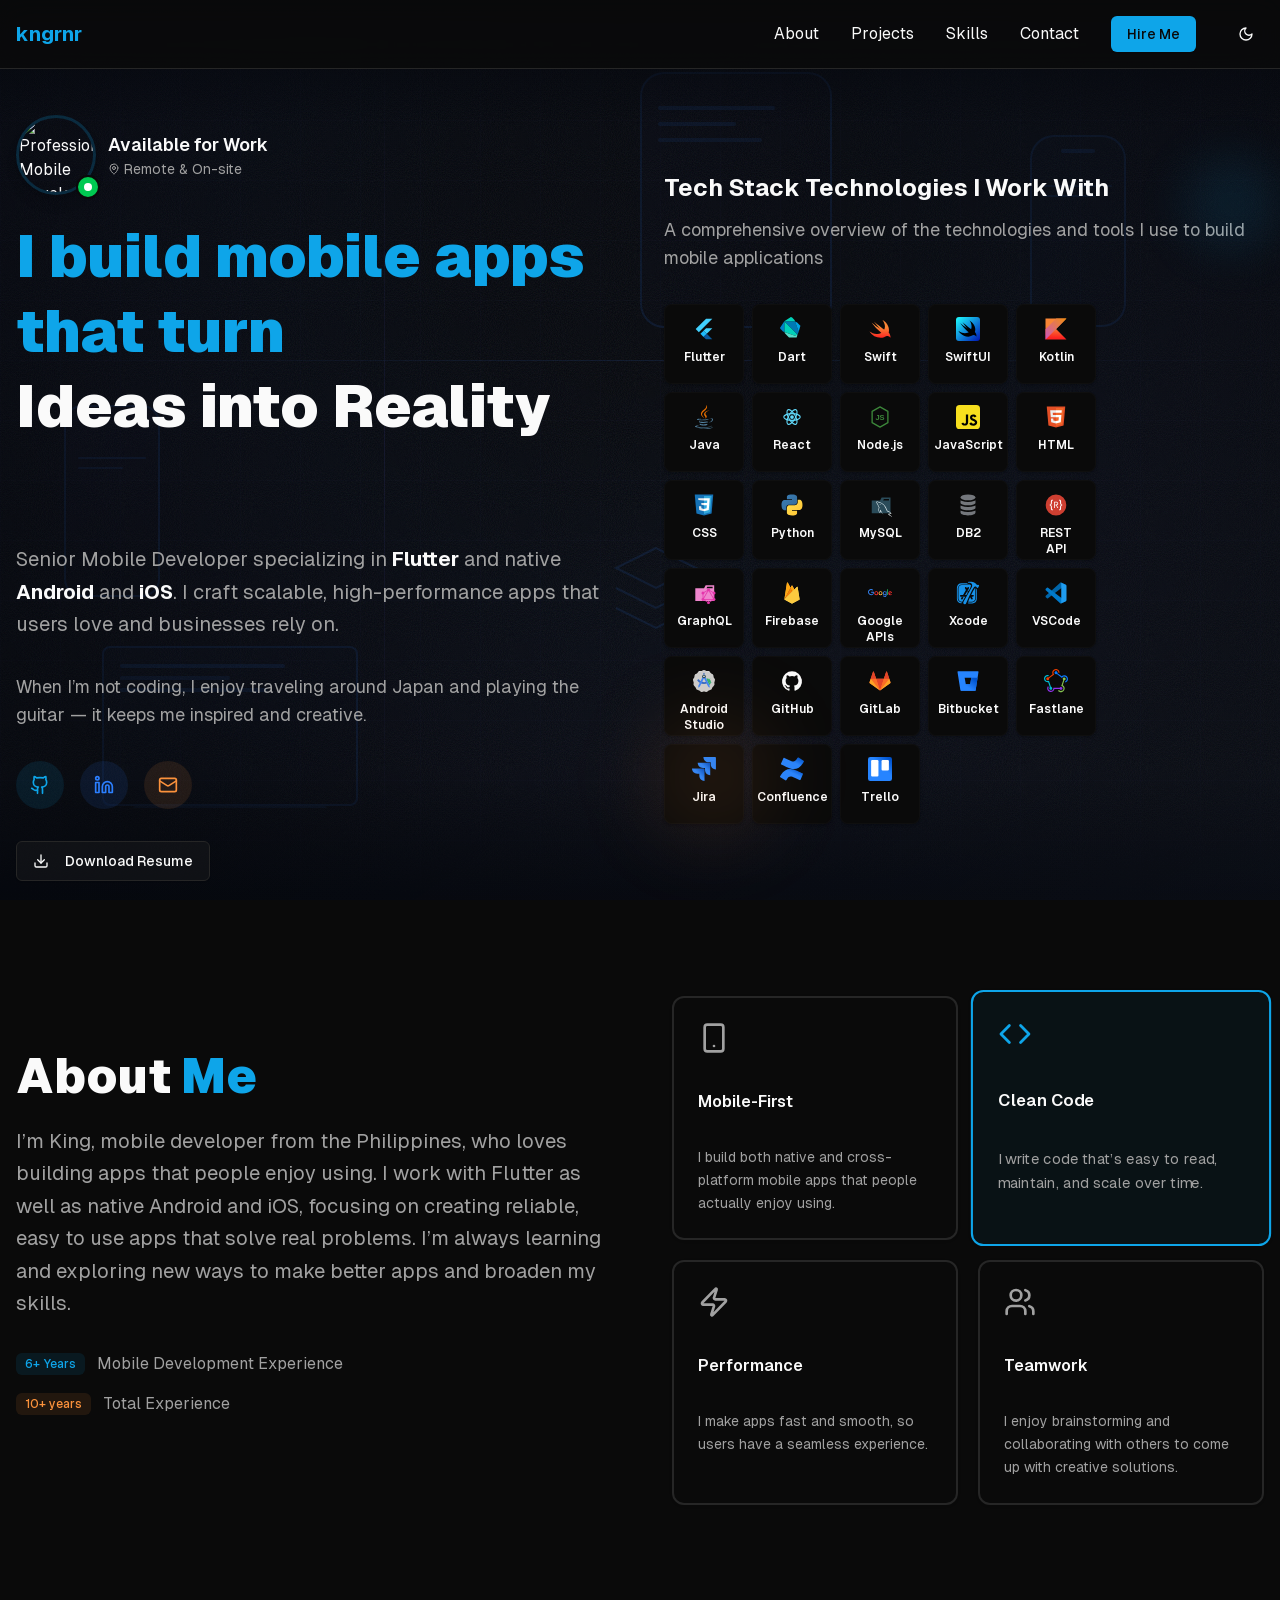
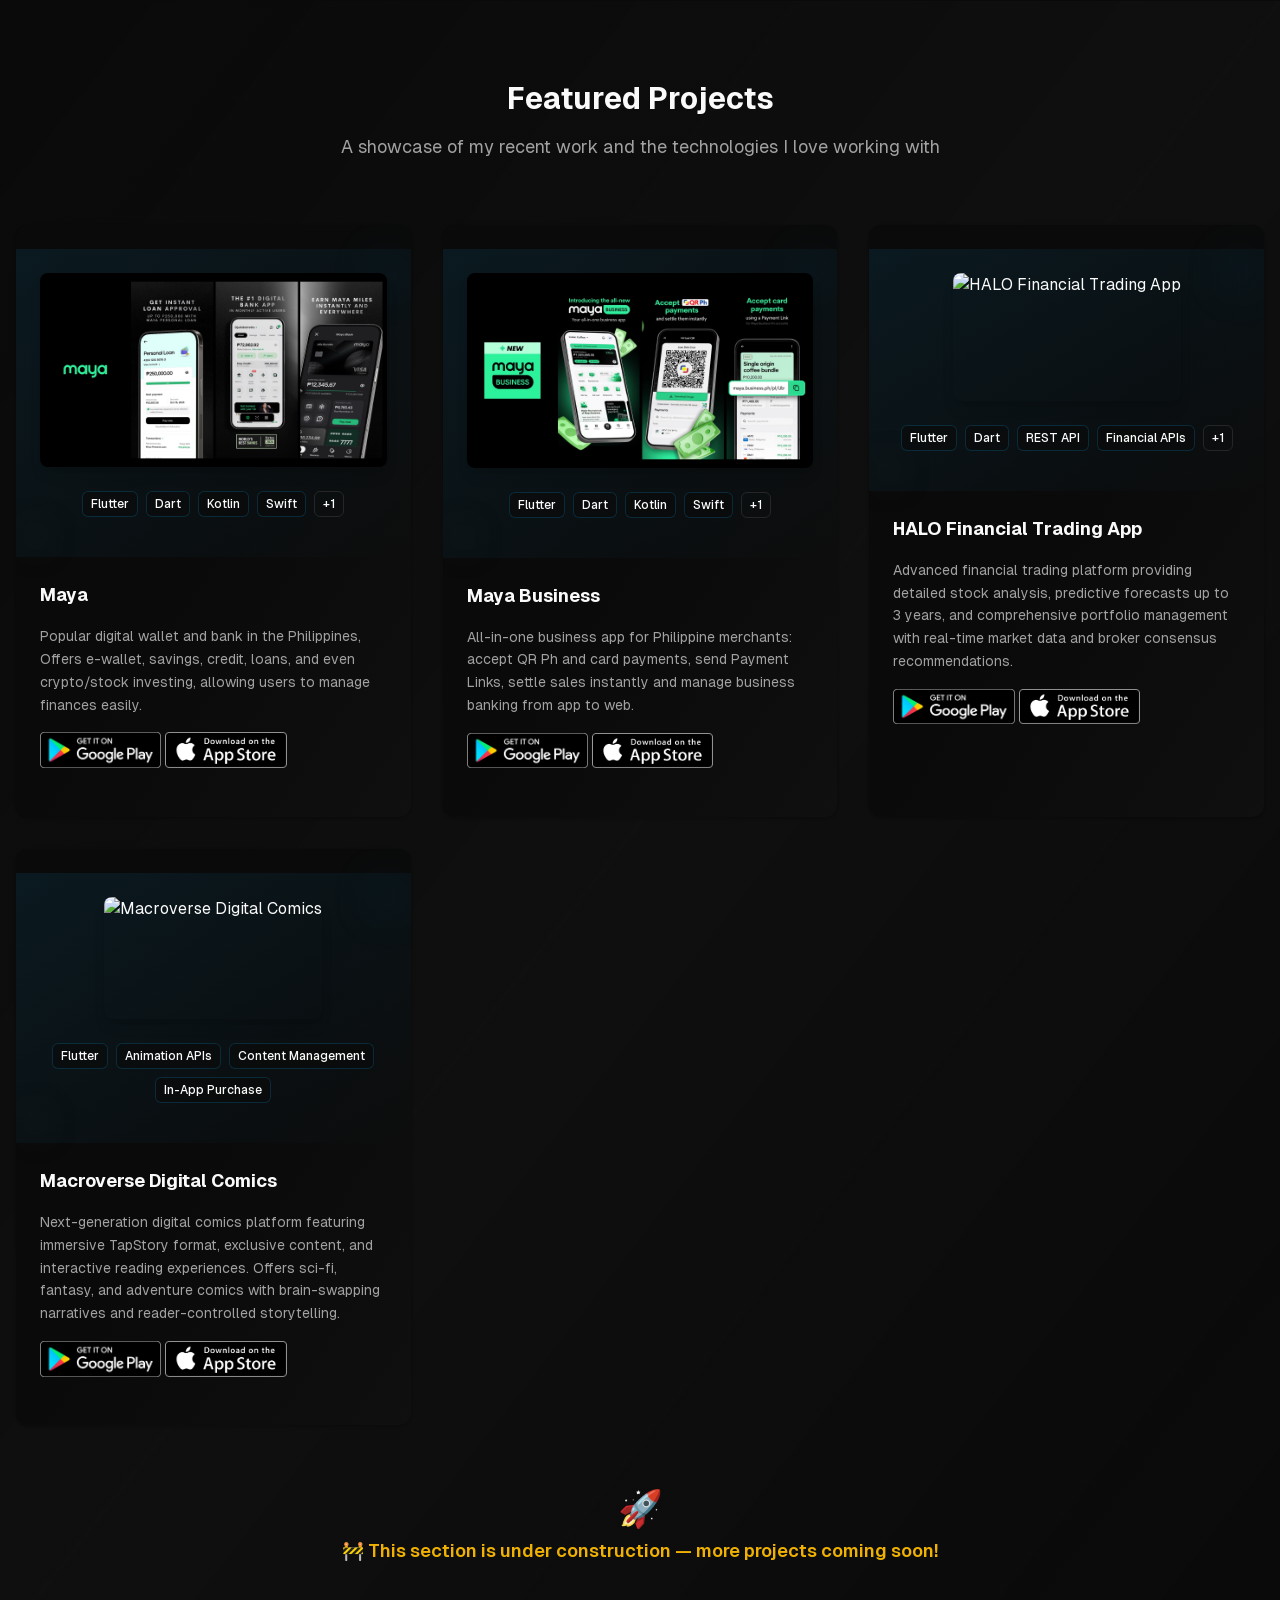
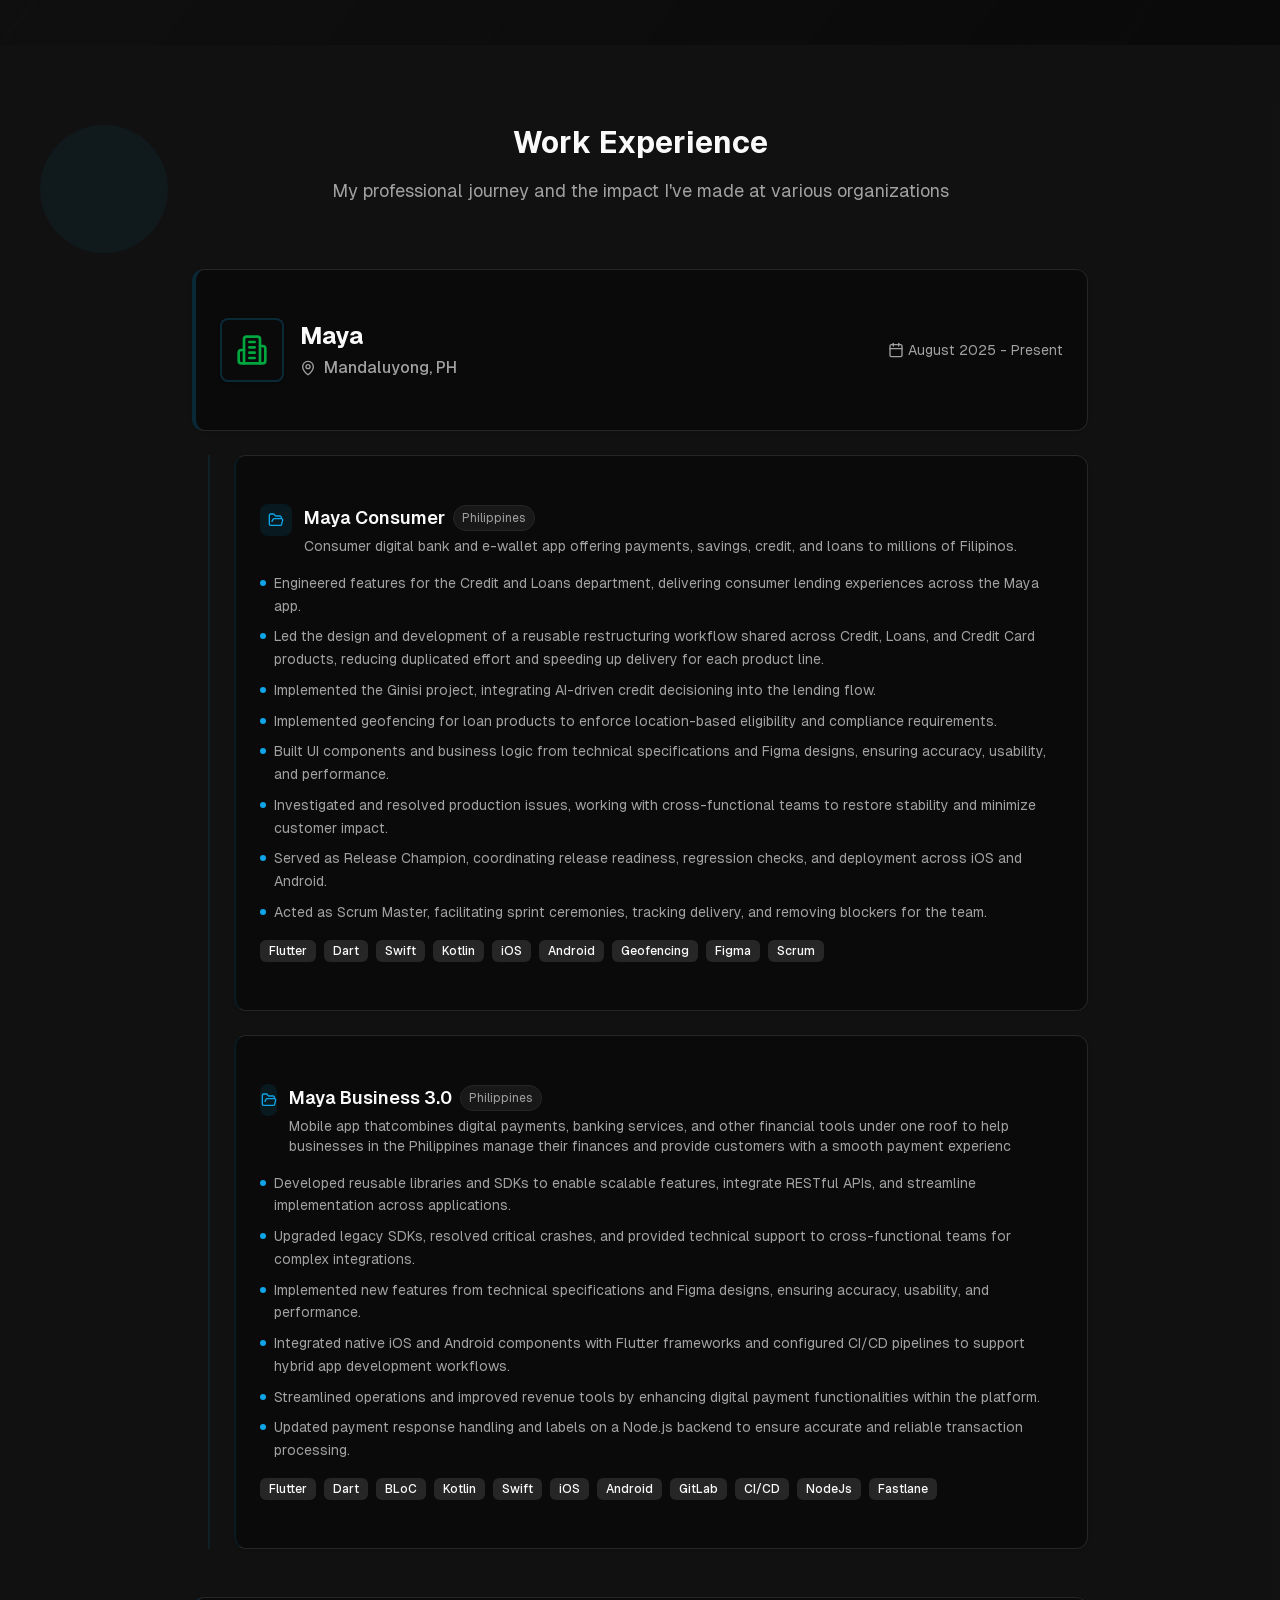
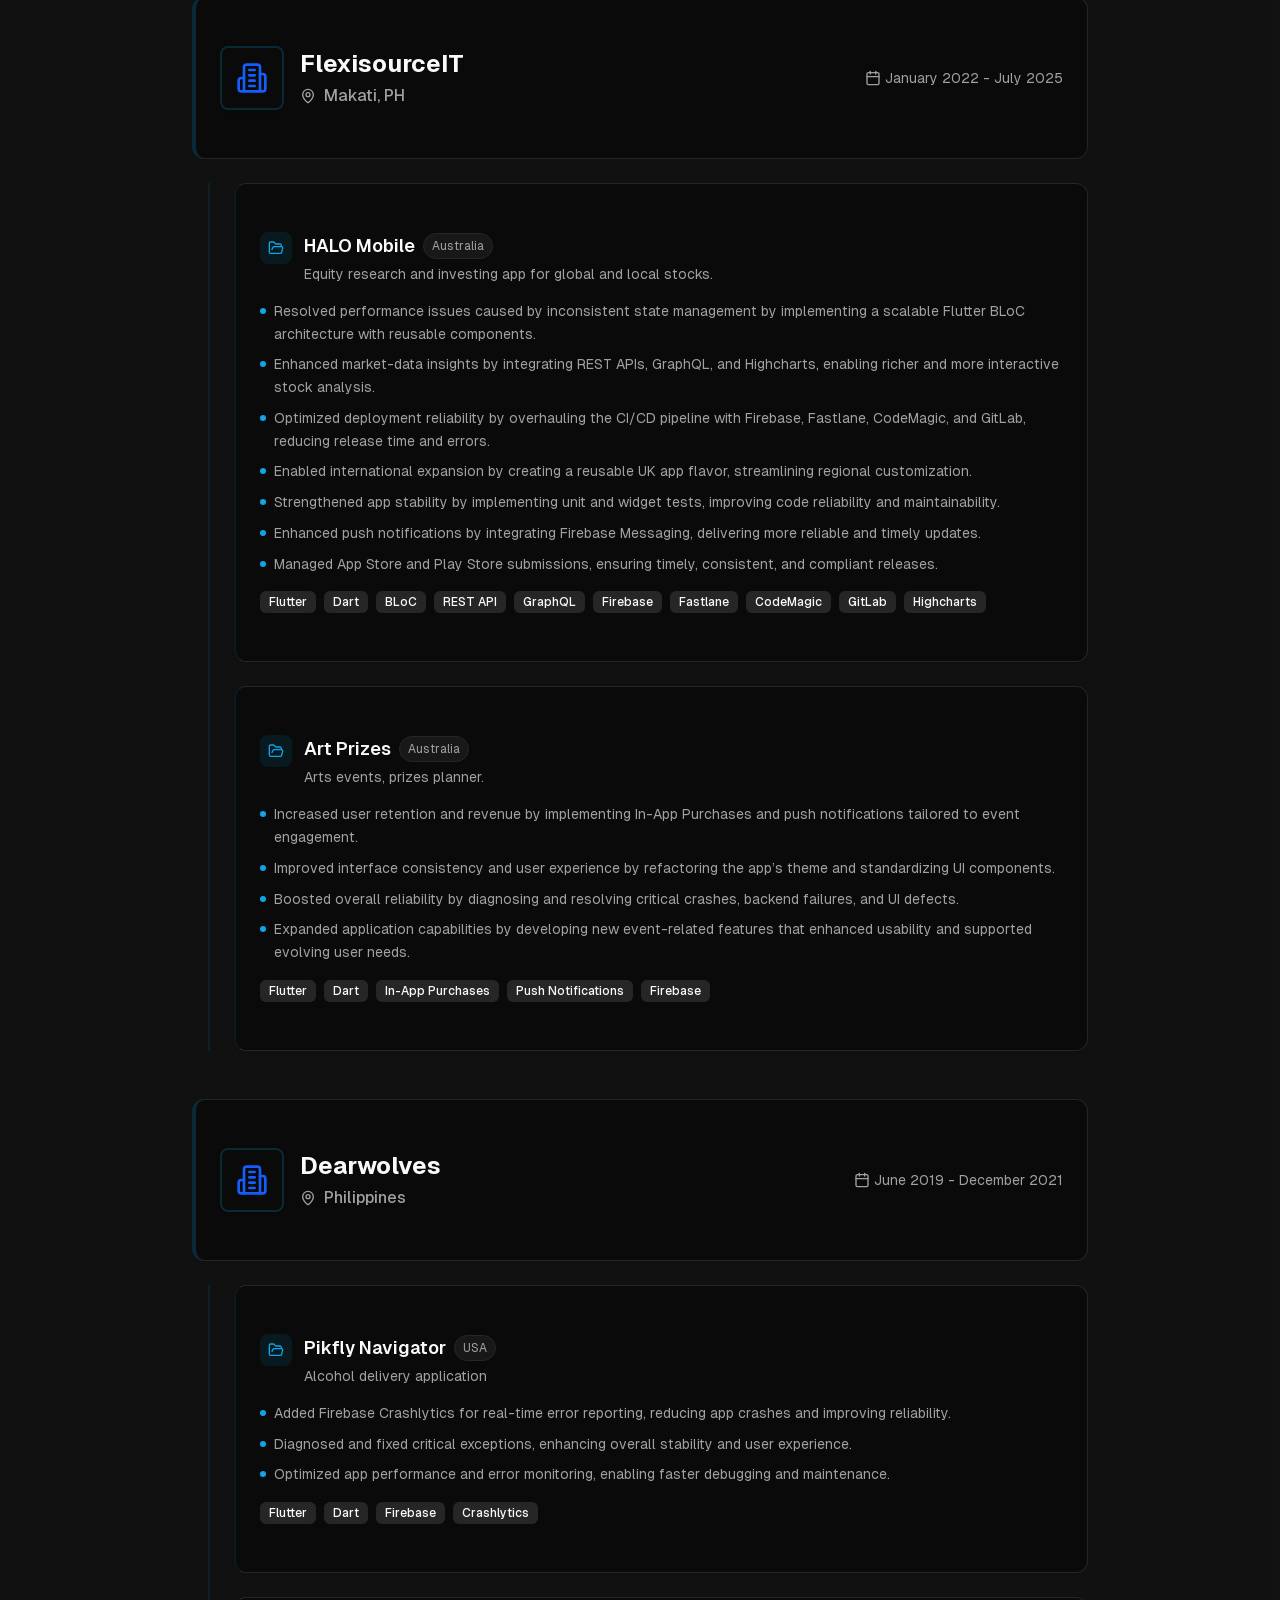
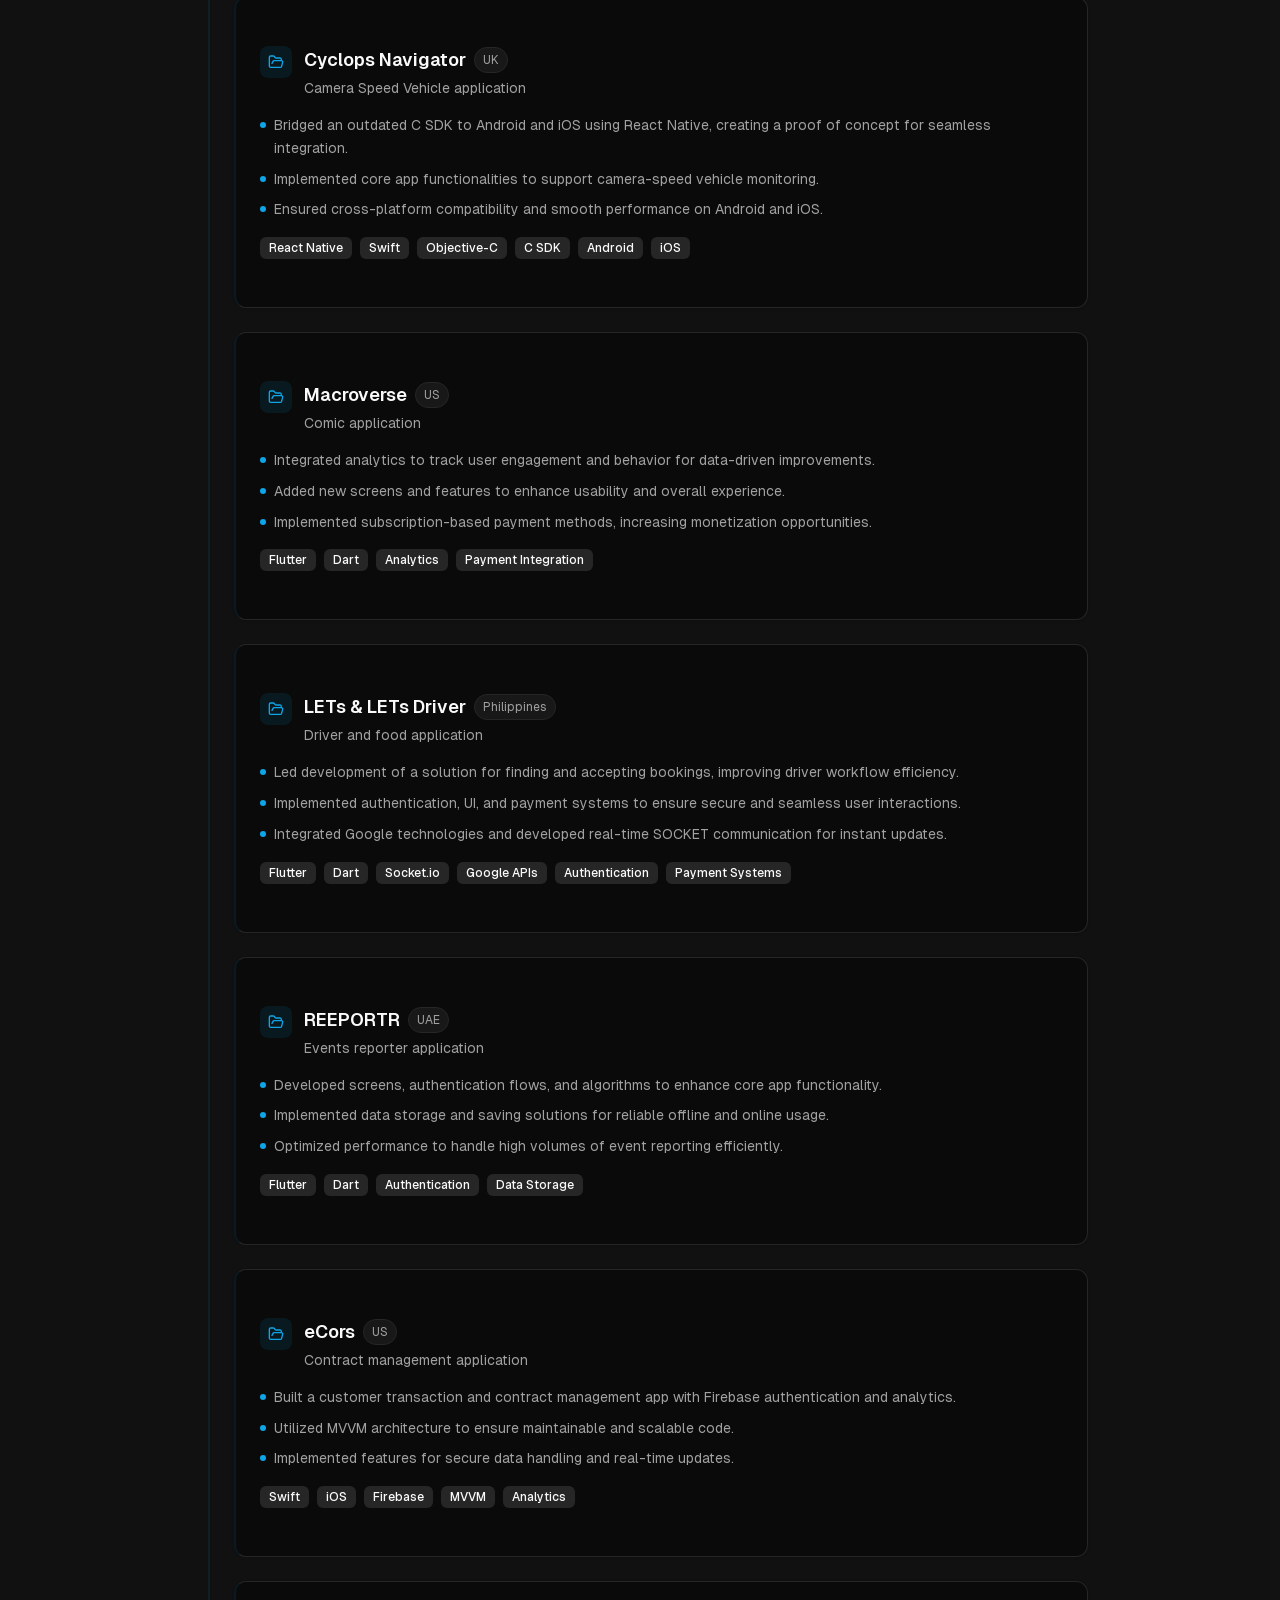
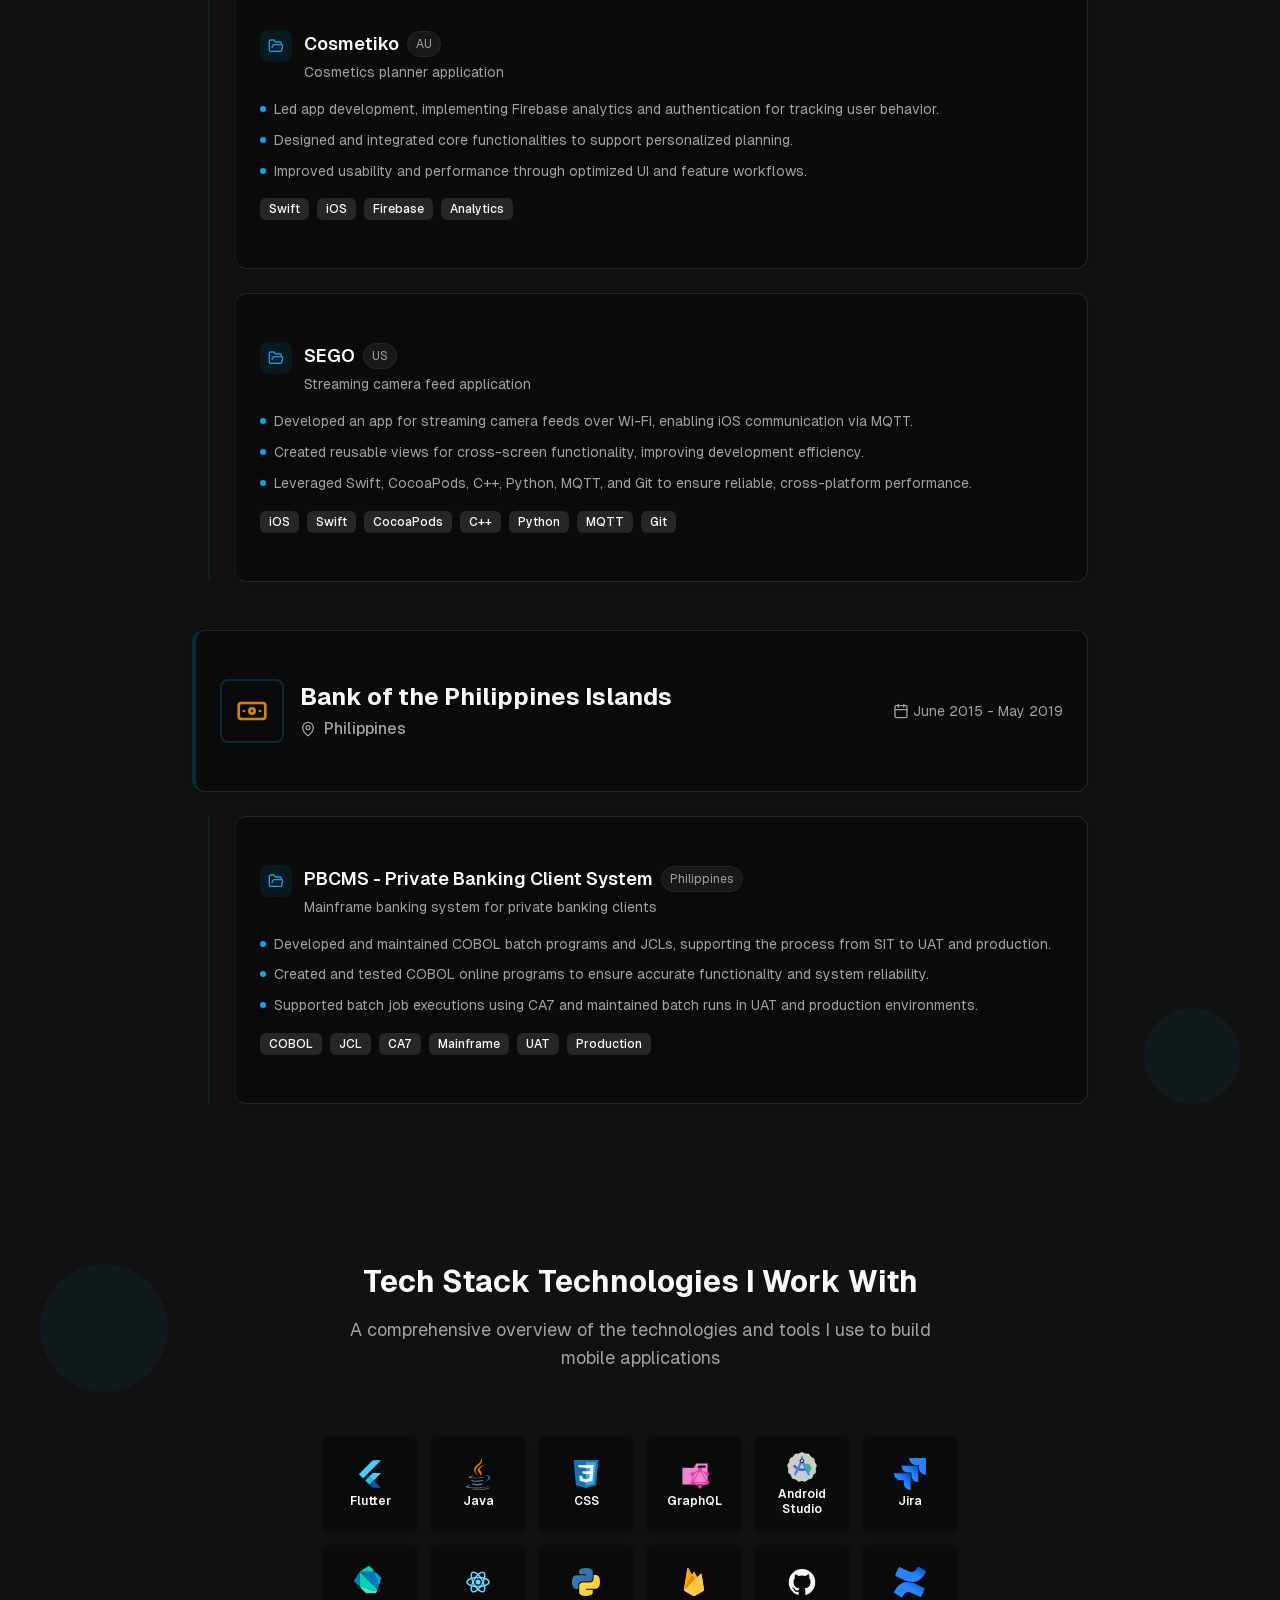
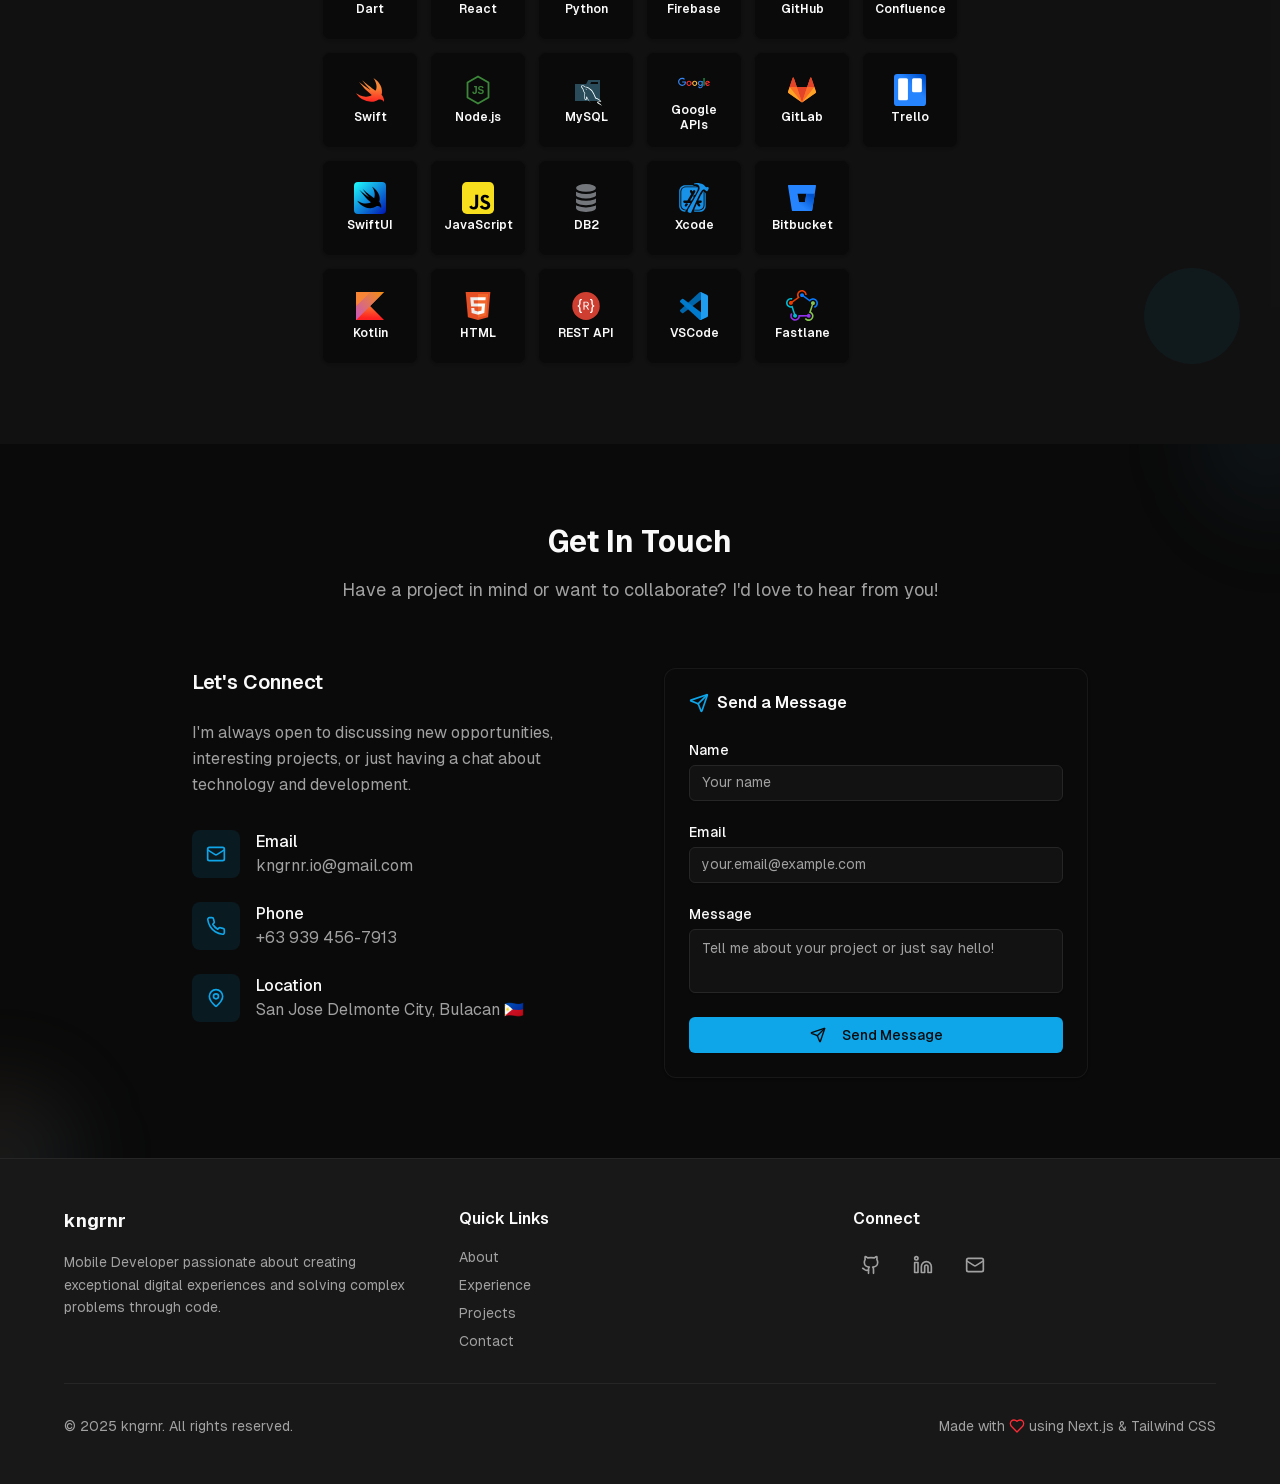
==== commit d1ec4466: "deploy: ad2a96f5d3a819b4f36c556ac17c99ebeca2753d" ====
--- a/index.html
+++ b/index.html
@@ -1 +1 @@
-<!DOCTYPE html><html lang="en"><head><meta charSet="utf-8"/><meta name="viewport" content="width=device-width, initial-scale=1"/><link rel="preload" href="/_next/static/media/028c0d39d2e8f589-s.p.woff2" as="font" crossorigin="" type="font/woff2"/><link rel="preload" href="/_next/static/media/5b01f339abf2f1a5.p.woff2" as="font" crossorigin="" type="font/woff2"/><link rel="preload" as="image" href="https://avatars.githubusercontent.com/u/52155751?v=4"/><link rel="preload" as="image" href="/images/playstore.png"/><link rel="preload" as="image" href="/images/appstore.png"/><link rel="stylesheet" href="/_next/static/css/13259dc9ccfa6acd.css" data-precedence="next"/><link rel="stylesheet" href="/_next/static/css/5a1e1aadcba53199.css" data-precedence="next"/><link rel="preload" as="script" fetchPriority="low" href="/_next/static/chunks/webpack-0aa33f5f5e6a6187.js"/><script src="/_next/static/chunks/fd9d1056-ec10134d27c13f3d.js" async=""></script><script src="/_next/static/chunks/117-855454c8ee8acc61.js" async=""></script><script src="/_next/static/chunks/main-app-db6b42072f427d71.js" async=""></script><script src="/_next/static/chunks/91-f22a81a5cd075687.js" async=""></script><script src="/_next/static/chunks/app/page-3a06433ab13f76f3.js" async=""></script><script src="/_next/static/chunks/app/layout-e9d7bff6449361c9.js" async=""></script><title>kngrnr | Mobile Developer</title><meta name="description" content="Professional mobile developer specializing in Flutter, iOS, and Android app development. View my portfolio of innovative mobile applications."/><meta name="generator" content="v0.app"/><meta name="next-size-adjust"/><script src="/_next/static/chunks/polyfills-42372ed130431b0a.js" noModule=""></script></head><body class="font-sans __variable_fb8f2c __variable_f910ec"><script>((e,t,r,n,o,a,l,i)=>{let u=document.documentElement,s=["light","dark"];function c(t){(Array.isArray(e)?e:[e]).forEach(e=>{let r="class"===e,n=r&&a?o.map(e=>a[e]||e):o;r?(u.classList.remove(...n),u.classList.add(a&&a[t]?a[t]:t)):u.setAttribute(e,t)}),i&&s.includes(t)&&(u.style.colorScheme=t)}if(n)c(n);else try{let e=localStorage.getItem(t)||r,n=l&&"system"===e?window.matchMedia("(prefers-color-scheme: dark)").matches?"dark":"light":e;c(n)}catch(e){}})("class","theme","dark",null,["light","dark"],null,true,true)</script><!--$--><div class="min-h-screen relative overflow-x-hidden"><div class="relative z-10"><header class="fixed top-0 left-0 right-0 z-50 bg-background/80 backdrop-blur-md border-b border-border"><div class="container mx-auto px-4 py-4"><div class="flex items-center justify-between"><button class="text-xl font-bold text-primary hover:text-primary/80 transition-colors">kngrnr</button><nav class="hidden md:flex items-center space-x-8"><button class="text-foreground hover:text-primary transition-colors">About</button><button class="text-foreground hover:text-primary transition-colors">Projects</button><button class="text-foreground hover:text-primary transition-colors">Skills</button><button class="text-foreground hover:text-primary transition-colors">Contact</button><button data-slot="button" class="inline-flex items-center justify-center gap-2 whitespace-nowrap rounded-md text-sm font-medium transition-all disabled:pointer-events-none disabled:opacity-50 [&amp;_svg]:pointer-events-none [&amp;_svg:not([class*=&#x27;size-&#x27;])]:size-4 shrink-0 [&amp;_svg]:shrink-0 outline-none focus-visible:border-ring focus-visible:ring-ring/50 focus-visible:ring-[3px] aria-invalid:ring-destructive/20 dark:aria-invalid:ring-destructive/40 aria-invalid:border-destructive bg-primary text-primary-foreground shadow-xs hover:bg-primary/90 h-9 px-4 py-2 has-[&gt;svg]:px-3">Hire Me</button><button data-slot="button" class="inline-flex items-center justify-center gap-2 whitespace-nowrap rounded-md text-sm font-medium transition-all disabled:pointer-events-none disabled:opacity-50 [&amp;_svg]:pointer-events-none [&amp;_svg:not([class*=&#x27;size-&#x27;])]:size-4 shrink-0 [&amp;_svg]:shrink-0 outline-none focus-visible:border-ring focus-visible:ring-ring/50 focus-visible:ring-[3px] aria-invalid:ring-destructive/20 dark:aria-invalid:ring-destructive/40 aria-invalid:border-destructive hover:bg-accent hover:text-accent-foreground dark:hover:bg-accent/50 size-9"><svg xmlns="http://www.w3.org/2000/svg" width="24" height="24" viewBox="0 0 24 24" fill="none" stroke="currentColor" stroke-width="2" stroke-linecap="round" stroke-linejoin="round" class="lucide lucide-moon h-[1.2rem] w-[1.2rem]"><path d="M12 3a6 6 0 0 0 9 9 9 9 0 1 1-9-9Z"></path></svg><span class="sr-only">Toggle theme</span></button></nav><div class="md:hidden flex items-center space-x-2"><button data-slot="button" class="inline-flex items-center justify-center gap-2 whitespace-nowrap rounded-md text-sm font-medium transition-all disabled:pointer-events-none disabled:opacity-50 [&amp;_svg]:pointer-events-none [&amp;_svg:not([class*=&#x27;size-&#x27;])]:size-4 shrink-0 [&amp;_svg]:shrink-0 outline-none focus-visible:border-ring focus-visible:ring-ring/50 focus-visible:ring-[3px] aria-invalid:ring-destructive/20 dark:aria-invalid:ring-destructive/40 aria-invalid:border-destructive hover:bg-accent hover:text-accent-foreground dark:hover:bg-accent/50 size-9"><svg xmlns="http://www.w3.org/2000/svg" width="24" height="24" viewBox="0 0 24 24" fill="none" stroke="currentColor" stroke-width="2" stroke-linecap="round" stroke-linejoin="round" class="lucide lucide-moon h-[1.2rem] w-[1.2rem]"><path d="M12 3a6 6 0 0 0 9 9 9 9 0 1 1-9-9Z"></path></svg><span class="sr-only">Toggle theme</span></button><button><svg xmlns="http://www.w3.org/2000/svg" width="24" height="24" viewBox="0 0 24 24" fill="none" stroke="currentColor" stroke-width="2" stroke-linecap="round" stroke-linejoin="round" class="lucide lucide-menu"><line x1="4" x2="20" y1="12" y2="12"></line><line x1="4" x2="20" y1="6" y2="6"></line><line x1="4" x2="20" y1="18" y2="18"></line></svg></button></div></div></div></header><div class="relative"><main class="relative"><section class="relative min-h-screen flex items-center justify-center overflow-hidden bg-gradient-to-br from-background/35 via-background/40 to-muted/20 pt-20 md:pt-24"><div class="absolute inset-0 opacity-[0.02]"><div class="absolute inset-0 bg-[radial-gradient(circle_at_50%_50%,rgba(8,145,178,0.1),transparent_50%)]"></div><div class="absolute inset-0 bg-[linear-gradient(45deg,transparent_48%,rgba(8,145,178,0.02)_49%,rgba(8,145,178,0.02)_51%,transparent_52%)] bg-[length:20px_20px]"></div></div><div class="container mx-auto px-4 relative z-10"><div class="grid lg:grid-cols-2 gap-12 items-center"><div class="transition-all duration-1000 opacity-0 -translate-x-10"><div class="flex items-center gap-3 mb-6"><div class="relative"><img src="https://avatars.githubusercontent.com/u/52155751?v=4" alt="Professional Mobile Developer" class="w-20 h-20 rounded-full border-3 border-primary/20 shadow-lg"/><div class="absolute -bottom-1 -right-1 w-6 h-6 bg-green-500 rounded-full border-2 border-background flex items-center justify-center"><div class="w-2 h-2 bg-white rounded-full animate-pulse"></div></div></div><div><h3 class="font-semibold text-lg">Available for Work</h3><div class="flex items-center gap-1 text-sm text-muted-foreground"><svg xmlns="http://www.w3.org/2000/svg" width="24" height="24" viewBox="0 0 24 24" fill="none" stroke="currentColor" stroke-width="2" stroke-linecap="round" stroke-linejoin="round" class="lucide lucide-map-pin w-3 h-3"><path d="M20 10c0 4.993-5.539 10.193-7.399 11.799a1 1 0 0 1-1.202 0C9.539 20.193 4 14.993 4 10a8 8 0 0 1 16 0"></path><circle cx="12" cy="10" r="3"></circle></svg>Remote &amp; On-site</div></div></div><h1 class="text-4xl md:text-5xl lg:text-6xl font-black mb-6 leading-tight"><span class="text-primary">I build mobile apps that turn</span><br/>Ideas into Reality<br/><span class="text-accent [background:linear-gradient(to_right,hsl(var(--primary)),hsl(var(--accent)))] bg-clip-text [-webkit-background-clip:text] [-webkit-text-fill-color:transparent] [&amp;:not(:has(.bg-clip-text))]:text-accent">Experiences</span></h1><p class="text-lg md:text-xl text-muted-foreground mb-8 leading-relaxed">Senior Mobile Developer specializing in<!-- --> <strong class="text-foreground">Flutter</strong> and native<!-- --> <strong class="text-foreground">Android</strong> and<!-- --> <strong class="text-foreground">iOS</strong>. I craft scalable, high-performance apps that users love and businesses rely on.</p><p class="text-lg text-muted-foreground mt-4 mb-8">When I’m not coding, I enjoy traveling around Japan and playing the guitar — it keeps me inspired and creative.</p><div class="flex items-center gap-4 mb-8"><a href="https://github.com/kngrnr" target="_blank" rel="noopener noreferrer" class="flex items-center justify-center w-12 h-12 rounded-full bg-primary/10 hover:bg-primary/20 transition-colors group"><svg xmlns="http://www.w3.org/2000/svg" width="24" height="24" viewBox="0 0 24 24" fill="none" stroke="currentColor" stroke-width="2" stroke-linecap="round" stroke-linejoin="round" class="lucide lucide-github w-5 h-5 text-primary group-hover:scale-110 transition-transform"><path d="M15 22v-4a4.8 4.8 0 0 0-1-3.5c3 0 6-2 6-5.5.08-1.25-.27-2.48-1-3.5.28-1.15.28-2.35 0-3.5 0 0-1 0-3 1.5-2.64-.5-5.36-.5-8 0C6 2 5 2 5 2c-.3 1.15-.3 2.35 0 3.5A5.403 5.403 0 0 0 4 9c0 3.5 3 5.5 6 5.5-.39.49-.68 1.05-.85 1.65-.17.6-.22 1.23-.15 1.85v4"></path><path d="M9 18c-4.51 2-5-2-7-2"></path></svg></a><a href="https://linkedin.com/in/kngrnr" target="_blank" rel="noopener noreferrer" class="flex items-center justify-center w-12 h-12 rounded-full bg-blue-500/10 hover:bg-blue-500/20 transition-colors group"><svg xmlns="http://www.w3.org/2000/svg" width="24" height="24" viewBox="0 0 24 24" fill="none" stroke="currentColor" stroke-width="2" stroke-linecap="round" stroke-linejoin="round" class="lucide lucide-linkedin w-5 h-5 text-blue-500 group-hover:scale-110 transition-transform"><path d="M16 8a6 6 0 0 1 6 6v7h-4v-7a2 2 0 0 0-2-2 2 2 0 0 0-2 2v7h-4v-7a6 6 0 0 1 6-6z"></path><rect width="4" height="12" x="2" y="9"></rect><circle cx="4" cy="4" r="2"></circle></svg></a><a href="mailto:kngrnr.io@gmail.com" class="flex items-center justify-center w-12 h-12 rounded-full bg-accent/10 hover:bg-accent/20 transition-colors group"><svg xmlns="http://www.w3.org/2000/svg" width="24" height="24" viewBox="0 0 24 24" fill="none" stroke="currentColor" stroke-width="2" stroke-linecap="round" stroke-linejoin="round" class="lucide lucide-mail w-5 h-5 text-accent group-hover:scale-110 transition-transform"><rect width="20" height="16" x="2" y="4" rx="2"></rect><path d="m22 7-8.97 5.7a1.94 1.94 0 0 1-2.06 0L2 7"></path></svg></a></div><div class="flex flex-col sm:flex-row gap-4"><button data-slot="button" class="inline-flex items-center justify-center gap-2 whitespace-nowrap text-sm font-medium transition-all disabled:pointer-events-none disabled:opacity-50 [&amp;_svg]:pointer-events-none [&amp;_svg:not([class*=&#x27;size-&#x27;])]:size-4 shrink-0 [&amp;_svg]:shrink-0 outline-none focus-visible:border-ring focus-visible:ring-ring/50 focus-visible:ring-[3px] aria-invalid:ring-destructive/20 dark:aria-invalid:ring-destructive/40 aria-invalid:border-destructive border shadow-xs hover:bg-accent hover:text-accent-foreground dark:bg-input/30 dark:border-input dark:hover:bg-input/50 h-10 rounded-md px-6 has-[&gt;svg]:px-4 group bg-transparent"><svg xmlns="http://www.w3.org/2000/svg" width="24" height="24" viewBox="0 0 24 24" fill="none" stroke="currentColor" stroke-width="2" stroke-linecap="round" stroke-linejoin="round" class="lucide lucide-download mr-2 w-4 h-4"><path d="M21 15v4a2 2 0 0 1-2 2H5a2 2 0 0 1-2-2v-4"></path><polyline points="7 10 12 15 17 10"></polyline><line x1="12" x2="12" y1="15" y2="3"></line></svg>Download Resume</button></div></div><div class="transition-all duration-1000 delay-300 opacity-0 translate-x-10"><div class="relative"><div class="mb-8 text-left"><h3 class="text-2xl font-bold mb-3 hover:text-primary transition-colors cursor-pointer"> Tech Stack Technologies I Work With</h3><p class="text-lg text-muted-foreground hover:text-foreground transition-colors cursor-pointer">A comprehensive overview of the technologies and tools I use to build mobile applications</p></div><div class="flex justify-start mt-8"><div class="inline-grid grid-flow-row auto-cols-max grid-cols-5 gap-2"><div class="flex flex-col items-center text-center"><div class="w-20 h-20 bg-background rounded-lg flex flex-col items-center gap-2 shadow-sm border border-border/20 p-3 hover:scale-105 hover:shadow-md transition-all duration-200 cursor-pointer"><div class="w-6 h-6"><svg width="100%" height="100%" viewBox="0 0 32 32" xmlns="http://www.w3.org/2000/svg" aria-hidden="true"><title>file_type_flutter</title><polyline points="15.383 18.316 18.744 15.042 27.093 15.042 19.697 22.438 15.383 18.316" style="fill:#40d0fd"></polyline><polygon points="4.907 16.125 9.106 20.424 27.093 2.287 18.744 2.287 4.907 16.125" style="fill:#41d0fd;isolation:isolate"></polygon><polygon points="11.176 22.479 15.435 26.675 19.697 22.438 15.383 18.316 11.176 22.479" style="fill:#1fbcfd"></polygon><polygon points="15.435 26.675 19.697 22.438 26.989 29.813 18.593 29.813 15.435 26.675" style="fill:#095a9d"></polygon><polygon points="15.435 26.675 19.406 25.354 18.068 24.057 15.435 26.675" style="fill:#0e5199"></polygon></svg></div><h4 class="font-semibold text-xs text-foreground text-center">Flutter</h4></div></div><div class="flex flex-col items-center text-center"><div class="w-20 h-20 bg-background rounded-lg flex flex-col items-center gap-2 shadow-sm border border-border/20 p-3 hover:scale-105 hover:shadow-md transition-all duration-200 cursor-pointer"><div class="w-6 h-6"><svg width="100%" height="100%" viewBox="0 0 300 300" xmlns="http://www.w3.org/2000/svg" preserveAspectRatio="xMidYMid"><g><path d="M70.534,69.696 L53.988,53.15 L54.058,172.75 L54.256,178.34 C54.338,180.97 54.826,183.938 55.64,187.014 L186.744,233.244 L219.516,218.724 L219.528,218.684 L70.534,69.696" fill="#00D2B8"></path><path d="M55.64,187.014 L55.648,187.022 C55.64,186.968 55.612,186.908 55.612,186.852 C55.612,186.908 55.62,186.96 55.64,187.014 Z M219.516,218.724 L186.744,233.244 L55.648,187.022 C58.152,196.63 63.696,207.43 69.662,213.336 L112.446,255.876 L207.576,256 L219.528,218.684 Z" fill="#55DDCA"></path><path d="M3.034,130.116 C-1.202,134.638 0.902,143.966 7.722,150.838 L37.14,180.5 L55.64,187.014 C54.826,183.938 54.338,180.97 54.256,178.34 L54.058,172.75 L53.988,53.15 L3.034,130.116 Z" fill="#0081C6"></path><path d="M187.82,54.686 C184.744,53.9 181.794,53.414 179.12,53.33 L173.212,53.126 L53.988,53.142 L219.544,218.684 L234.098,185.88 Z" fill="#0079B3"></path><path d="M214.118,68.732 C208.11,62.674 197.452,57.168 187.826,54.692 L234.098,185.88 L255.152,109.92 Z" fill="#00A4E4"></path><path d="M181.338,36.298 L151.684,6.862 C144.826,0.068 135.494,-2.046 130.984,2.178 L53.988,53.142 L173.212,53.126 C179.12,53.33 184.744,53.9 187.82,54.686 Z" fill="#00D2B8"></path></g></svg></div><h4 class="font-semibold text-xs text-foreground text-center">Dart</h4></div></div><div class="flex flex-col items-center text-center"><div class="w-20 h-20 bg-background rounded-lg flex flex-col items-center gap-2 shadow-sm border border-border/20 p-3 hover:scale-105 hover:shadow-md transition-all duration-200 cursor-pointer"><div class="w-6 h-6"><svg width="100%" height="100%" viewBox="0 0 32 32" xmlns="http://www.w3.org/2000/svg" xmlns:xlink="http://www.w3.org/1999/xlink" aria-hidden="true"><defs><linearGradient id="a" x1="-134.494" y1="-171.82" x2="-134.497" y2="-171.89" gradientTransform="matrix(240 0 0 -205.6 32295 -35312.585)" gradientUnits="userSpaceOnUse"><stop offset="0" stop-color="#f88535"></stop><stop offset="1" stop-color="#fd2221"></stop></linearGradient></defs><title>file_type_swift</title><path d="M19.422,4.007s6.217,3.554,7.844,9.2c1.466,5.1.292,7.534.292,7.534a8.915,8.915,0,0,1,1.742,2.8,4.825,4.825,0,0,1,.29,4.453s-.1-2.08-3.2-2.511c-2.841-.4-3.874,2.366-9.3,2.232A18.435,18.435,0,0,1,2,19.354C4.651,20.8,8.124,23.045,12.449,22.7s5.228-1.674,5.228-1.674A66.9,66.9,0,0,1,4.891,7.643c3.4,2.845,11.822,8.507,11.626,8.363A75.826,75.826,0,0,1,8.092,6.24S20.728,16.629,21.745,16.563c.418-.861,2.579-5.318-2.324-12.557Z" style="fill:url(#a)"></path></svg></div><h4 class="font-semibold text-xs text-foreground text-center">Swift</h4></div></div><div class="flex flex-col items-center text-center"><div class="w-20 h-20 bg-background rounded-lg flex flex-col items-center gap-2 shadow-sm border border-border/20 p-3 hover:scale-105 hover:shadow-md transition-all duration-200 cursor-pointer"><div class="w-6 h-6"><svg width="100%" height="100%" viewBox="0 0 256 256" xmlns="http://www.w3.org/2000/svg" preserveAspectRatio="xMidYMid" aria-hidden="true"><defs><linearGradient id="bgGradient" x1="100%" y1="100%" x2="0%" y2="0%"><stop offset="0%" stop-color="#0015b5"></stop><stop offset="100%" stop-color="#1ffefe"></stop></linearGradient></defs><rect width="256" height="256" rx="32" ry="32" fill="url(#bgGradient)"></rect><path fill="#000000" d="M144.7,38c84.4,57.4,57.1,120.7,57.1,120.7s24,27.1,14.3,50.8c0,0-9.9-16.6-26.5-16.6c-16,0-25.4,16.6-57.6,16.6 c-71.7,0-105.6-59.9-105.6-59.9C91,192.1,135.1,162,135.1,162c-29.1-16.9-91-97.7-91-97.7c53.9,45.9,77.2,58,77.2,58 c-13.9-11.5-52.9-67.7-52.9-67.7c31.2,31.6,93.2,75.7,93.2,75.7C179.2,81.5,144.7,38,144.7,38z"></path></svg></div><h4 class="font-semibold text-xs text-foreground text-center">SwiftUI</h4></div></div><div class="flex flex-col items-center text-center"><div class="w-20 h-20 bg-background rounded-lg flex flex-col items-center gap-2 shadow-sm border border-border/20 p-3 hover:scale-105 hover:shadow-md transition-all duration-200 cursor-pointer"><div class="w-6 h-6"><svg width="100%" height="100%" viewBox="0 0 32 32" xmlns="http://www.w3.org/2000/svg" xmlns:xlink="http://www.w3.org/1999/xlink" aria-hidden="true"><defs><linearGradient id="a" x1="73.714" y1="910.226" x2="105.452" y2="878.134" gradientTransform="translate(-64.139 -782.556) scale(0.893)" gradientUnits="userSpaceOnUse"><stop offset="0" stop-color="#0296d8"></stop><stop offset="1" stop-color="#8371d9"></stop></linearGradient><linearGradient id="b" x1="69.813" y1="905.226" x2="102.279" y2="875.745" gradientTransform="translate(-64.139 -782.556) scale(0.893)" gradientUnits="userSpaceOnUse"><stop offset="0" stop-color="#cb55c0"></stop><stop offset="1" stop-color="#f28e0e"></stop></linearGradient></defs><title>file_type_kotlin</title><path d="M2,2V30H30v-.047l-6.95-7L16.1,15.946l6.95-7.012L29.938,2Z" style="fill:url(#a)"></path><path d="M16.318,2,2,16.318V30h.124L16.132,15.992l-.031-.031L23.05,8.95,29.938,2Z" style="fill:url(#b)"></path></svg></div><h4 class="font-semibold text-xs text-foreground text-center">Kotlin</h4></div></div><div class="flex flex-col items-center text-center"><div class="w-20 h-20 bg-background rounded-lg flex flex-col items-center gap-2 shadow-sm border border-border/20 p-3 hover:scale-105 hover:shadow-md transition-all duration-200 cursor-pointer"><div class="w-6 h-6"><svg width="100%" height="100%" viewBox="0 0 32 32" fill="none" xmlns="http://www.w3.org/2000/svg"><path d="M16.0497 8.44062C22.6378 3.32607 19.2566 0 19.2566 0C19.7598 5.28738 13.813 6.53583 12.2189 10.1692C11.1312 12.6485 12.9638 14.8193 16.0475 17.5554C15.7749 16.9494 15.3544 16.3606 14.9288 15.7645C13.4769 13.7313 11.9645 11.6132 16.0497 8.44062Z" fill="#E76F00"></path><path d="M17.1015 18.677C17.1015 18.677 19.0835 17.0779 17.5139 15.3008C12.1931 9.27186 23.3333 6.53583 23.3333 6.53583C16.5317 9.8125 17.5471 11.7574 19.2567 14.1202C21.0871 16.6538 17.1015 18.677 17.1015 18.677Z" fill="#E76F00"></path><path d="M22.937 23.4456C29.0423 20.3258 26.2195 17.3278 24.2492 17.7317C23.7662 17.8305 23.5509 17.9162 23.5509 17.9162C23.5509 17.9162 23.7302 17.64 24.0726 17.5204C27.9705 16.1729 30.9682 21.4949 22.8143 23.6028C22.8143 23.6029 22.9088 23.5198 22.937 23.4456Z" fill="#5382A1"></path><path d="M10.233 19.4969C6.41312 18.9953 12.3275 17.6139 12.3275 17.6139C12.3275 17.6139 10.0307 17.4616 7.20592 18.8043C3.86577 20.3932 15.4681 21.1158 21.474 19.5625C22.0984 19.1432 22.9614 18.7798 22.9614 18.7798C22.9614 18.7798 20.5037 19.2114 18.0561 19.4145C15.0612 19.6612 11.8459 19.7093 10.233 19.4969Z" fill="#5382A1"></path><path d="M11.6864 22.4758C9.55624 22.2592 10.951 21.2439 10.951 21.2439C5.43898 23.0429 14.0178 25.083 21.7199 22.8682C20.9012 22.5844 20.3806 22.0653 20.3806 22.0653C16.6163 22.7781 14.441 22.7553 11.6864 22.4758Z" fill="#5382A1"></path><path d="M12.6145 25.6991C10.486 25.4585 11.7295 24.7474 11.7295 24.7474C6.72594 26.1222 14.7729 28.9625 21.1433 26.2777C20.0999 25.8787 19.3528 25.4181 19.3528 25.4181C16.5111 25.9469 15.1931 25.9884 12.6145 25.6991Z" fill="#5382A1"></path><path d="M25.9387 27.3388C25.9387 27.3388 26.8589 28.0844 24.9252 28.6612C21.2481 29.7566 9.62093 30.0874 6.39094 28.7049C5.22984 28.2082 7.40723 27.5189 8.09215 27.3742C8.80646 27.2219 9.21466 27.2503 9.21466 27.2503C7.9234 26.3558 0.868489 29.0067 5.63111 29.7659C18.6195 31.8372 29.3077 28.8331 25.9387 27.3388Z" fill="#5382A1"></path><path d="M28 28.9679C27.7869 31.6947 18.7877 32.2683 12.9274 31.8994C9.10432 31.6583 8.33812 31.0558 8.32691 31.047C11.9859 31.6402 18.1549 31.7482 23.1568 30.8225C27.5903 30.0016 28 28.9679 28 28.9679Z" fill="#5382A1"></path></svg></div><h4 class="font-semibold text-xs text-foreground text-center">Java</h4></div></div><div class="flex flex-col items-center text-center"><div class="w-20 h-20 bg-background rounded-lg flex flex-col items-center gap-2 shadow-sm border border-border/20 p-3 hover:scale-105 hover:shadow-md transition-all duration-200 cursor-pointer"><div class="w-6 h-6"><svg width="100%" height="100%" viewBox="0 0 32 32" xmlns="http://www.w3.org/2000/svg"><circle cx="16" cy="16" r="2.5" fill="#61DAFB"></circle><ellipse cx="16" cy="16" rx="11" ry="4.5" fill="none" stroke="#61DAFB" stroke-width="1.5"></ellipse><ellipse cx="16" cy="16" rx="11" ry="4.5" fill="none" stroke="#61DAFB" stroke-width="1.5" transform="rotate(60 16 16)"></ellipse><ellipse cx="16" cy="16" rx="11" ry="4.5" fill="none" stroke="#61DAFB" stroke-width="1.5" transform="rotate(120 16 16)"></ellipse></svg></div><h4 class="font-semibold text-xs text-foreground text-center">React</h4></div></div><div class="flex flex-col items-center text-center"><div class="w-20 h-20 bg-background rounded-lg flex flex-col items-center gap-2 shadow-sm border border-border/20 p-3 hover:scale-105 hover:shadow-md transition-all duration-200 cursor-pointer"><div class="w-6 h-6"><svg width="100%" height="100%" viewBox="0 0 32 32" xmlns="http://www.w3.org/2000/svg" fill="none"><path d="M16 2.5l10.5 6v15l-10.5 6-10.5-6v-15L16 2.5z" stroke="#3C873A" stroke-width="1.8" stroke-linejoin="round"></path><text x="16" y="20" text-anchor="middle" font-size="10" font-weight="700" fill="#3C873A" font-family="Arial, Helvetica, sans-serif">JS</text></svg></div><h4 class="font-semibold text-xs text-foreground text-center">Node.js</h4></div></div><div class="flex flex-col items-center text-center"><div class="w-20 h-20 bg-background rounded-lg flex flex-col items-center gap-2 shadow-sm border border-border/20 p-3 hover:scale-105 hover:shadow-md transition-all duration-200 cursor-pointer"><div class="w-6 h-6"><svg width="100%" height="100%" viewBox="0 0 512 512" xmlns="http://www.w3.org/2000/svg" aria-label="JavaScript" role="img"><rect width="512" height="512" rx="15%" fill="#f7df1e"></rect><path d="M324 370c10 17 24 29 47 29c20 0 33-10 33-24c0-16-13-22-35-32l-12-5c-35-15-58-33-58-72c0-36 27-64 70-64c31 0 53 11 68 39l-37 24c-8-15-17-21-31-21c-14 0-23 9-23 21c0 14 9 20 30 29l12 5c41 18 64 35 64 76c0 43-34 67-80 67c-45 0-74-21-88-49zm-170 4c8 13 14 25 31 25c16 0 26-6 26-30V203h48v164c0 50-29 72-72 72c-39 0-61-20-72-44z" fill="#000000"></path></svg></div><h4 class="font-semibold text-xs text-foreground text-center">JavaScript</h4></div></div><div class="flex flex-col items-center text-center"><div class="w-20 h-20 bg-background rounded-lg flex flex-col items-center gap-2 shadow-sm border border-border/20 p-3 hover:scale-105 hover:shadow-md transition-all duration-200 cursor-pointer"><div class="w-6 h-6"><svg width="100%" height="100%" viewBox="0 0 32 32" xmlns="http://www.w3.org/2000/svg"><polygon points="5.902 27.201 3.655 2 28.345 2 26.095 27.197 15.985 30 5.902 27.201" fill="#e44f26"></polygon><polygon points="16 27.858 24.17 25.593 26.092 4.061 16 4.061 16 27.858" fill="#f1662a"></polygon><polygon points="16 13.407 11.91 13.407 11.628 10.242 16 10.242 16 7.151 15.989 7.151 8.25 7.151 8.324 7.981 9.083 16.498 16 16.498 16 13.407" fill="#ebebeb"></polygon><polygon points="16 21.434 15.986 21.438 12.544 20.509 12.324 18.044 10.651 18.044 9.221 18.044 9.654 22.896 15.986 24.654 16 24.65 16 21.434" fill="#ebebeb"></polygon><polygon points="15.989 13.407 15.989 16.498 19.795 16.498 19.437 20.507 15.989 21.437 15.989 24.653 22.326 22.896 22.372 22.374 23.098 14.237 23.174 13.407 22.341 13.407 15.989 13.407" fill="#fff"></polygon><polygon points="15.989 7.151 15.989 9.071 15.989 10.242 23.455 10.242 23.517 9.548 23.658 7.981 23.732 7.151 15.989 7.151" fill="#fff"></polygon></svg></div><h4 class="font-semibold text-xs text-foreground text-center">HTML</h4></div></div><div class="flex flex-col items-center text-center"><div class="w-20 h-20 bg-background rounded-lg flex flex-col items-center gap-2 shadow-sm border border-border/20 p-3 hover:scale-105 hover:shadow-md transition-all duration-200 cursor-pointer"><div class="w-6 h-6"><svg width="100%" height="100%" viewBox="0 0 32 32" xmlns="http://www.w3.org/2000/svg"><polygon points="5.902 27.201 3.656 2 28.344 2 26.095 27.197 15.985 30 5.902 27.201" fill="#1572b6"></polygon><polygon points="16 27.858 24.17 25.593 26.092 4.061 16 4.061 16 27.858" fill="#33a9dc"></polygon><polygon points="16 13.191 20.09 13.191 20.372 10.026 16 10.026 16 6.935 16.011 6.935 23.75 6.935 23.676 7.764 22.917 16.282 16 16.282 16 13.191" fill="#fff"></polygon><polygon points="16.019 21.218 16.005 21.222 12.563 20.292 12.343 17.827 10.67 17.827 9.24 17.827 9.673 22.68 16.004 24.438 16.019 24.434 16.019 21.218" fill="#ebebeb"></polygon><polygon points="19.827 16.151 19.455 20.29 16.008 21.22 16.008 24.436 22.344 22.68 22.391 22.158 22.928 16.151 19.827 16.151" fill="#fff"></polygon><polygon points="16.011 6.935 16.011 8.855 16.011 10.026 8.483 9.331 8.342 7.764 8.268 6.935 16.011 6.935" fill="#ebebeb"></polygon><polygon points="16 13.191 16 15.111 16 16.274 12.539 15.587 12.399 14.02 12.325 13.191 16 13.191" fill="#ebebeb"></polygon></svg></div><h4 class="font-semibold text-xs text-foreground text-center">CSS</h4></div></div><div class="flex flex-col items-center text-center"><div class="w-20 h-20 bg-background rounded-lg flex flex-col items-center gap-2 shadow-sm border border-border/20 p-3 hover:scale-105 hover:shadow-md transition-all duration-200 cursor-pointer"><div class="w-6 h-6"><svg width="100%" height="100%" viewBox="0 0 32 32" xmlns="http://www.w3.org/2000/svg"><defs><linearGradient id="gradA" x1="0%" y1="0%" x2="100%" y2="100%"><stop offset="0%" stop-color="#387eb8"></stop><stop offset="100%" stop-color="#366994"></stop></linearGradient><linearGradient id="gradB" x1="0%" y1="0%" x2="100%" y2="100%"><stop offset="0%" stop-color="#ffe052"></stop><stop offset="100%" stop-color="#ffc331"></stop></linearGradient></defs><path d="M15.885,2.1c-7.1,0-6.651,3.07-6.651,3.07V8.36h6.752v1H6.545S2,8.8,2,16.005s4.013,6.912,4.013,6.912H8.33V19.556s-.13-4.013,3.9-4.013h6.762s3.772.06,3.772-3.652V5.8s.572-3.712-6.842-3.712Z" fill="url(#gradA)"></path><path d="M16.085,29.91c7.1,0,6.651-3.08,6.651-3.08V23.65H15.985v-1h9.47S30,23.158,30,15.995s-4.013-6.912-4.013-6.912H23.64V12.4s.13,4.013-3.9,4.013H12.975S9.2,16.356,9.2,20.068V26.2s-.572,3.712,6.842,3.712Z" fill="url(#gradB)"></path></svg></div><h4 class="font-semibold text-xs text-foreground text-center">Python</h4></div></div><div class="flex flex-col items-center text-center"><div class="w-20 h-20 bg-background rounded-lg flex flex-col items-center gap-2 shadow-sm border border-border/20 p-3 hover:scale-105 hover:shadow-md transition-all duration-200 cursor-pointer"><div class="w-6 h-6"><svg width="100%" height="100%" viewBox="0 0 32 32" xmlns="http://www.w3.org/2000/svg"><path d="M27.917,6H18.143l-2,4H5V27H30V6ZM28,10H20.19l1.048-2H28Z" fill="#2a4b59"></path><path d="M16.018,14.715a2.267,2.267,0,0,0-.591.072v.029h.028a4.784,4.784,0,0,0,.461.591c.116.231.217.46.332.691l.028-.029a.81.81,0,0,0,.3-.721,3.194,3.194,0,0,1-.173-.3c-.086-.144-.274-.216-.39-.331" fill="#ffffff" fill-rule="evenodd"></path><path d="M30.328,27.286a6.676,6.676,0,0,0-2.8.4c-.216.086-.562.086-.591.36.116.115.13.3.232.462a3.376,3.376,0,0,0,.749.879c.3.231.605.46.923.662.562.347,1.2.548,1.743.894.318.2.634.461.953.678.158.115.258.3.46.374v-.044a2.918,2.918,0,0,0-.22-.462c-.144-.143-.288-.274-.433-.417a6.878,6.878,0,0,0-1.5-1.455c-.462-.318-1.471-.75-1.658-1.282l-.029-.029a5.843,5.843,0,0,0,1-.232c.489-.129.936-.1,1.441-.229.231-.058.649-.2.649-.2V27.42c-.258-.256-.442-.6-.713-.841a19.049,19.049,0,0,0-2.352-1.753c-.443-.285-1.013-.47-1.483-.713-.17-.086-.455-.128-.555-.271a5.714,5.714,0,0,1-.585-1.1c-.413-.783-.813-1.652-1.169-2.48a15.136,15.136,0,0,0-.727-1.625,14.371,14.371,0,0,0-5.517-5.331,6.818,6.818,0,0,0-1.824-.585c-.357-.015-.713-.043-1.069-.057a5.792,5.792,0,0,1-.656-.5c-.813-.513-2.907-1.625-3.506-.157-.385.927.57,1.839.9,2.31a6.683,6.683,0,0,1,.726,1.069c.1.242.128.5.229.756a17.035,17.035,0,0,0,.741,1.911,6.726,6.726,0,0,0,.527.883c.115.158.314.228.357.486a4.086,4.086,0,0,0-.328,1.069,6.276,6.276,0,0,0,.414,4.789c.228.356.77,1.141,1.5.841.641-.256.5-1.069.684-1.781.043-.172.014-.285.1-.4v.14s.364.8.544,1.209a8.152,8.152,0,0,0,1.8,1.951,2.634,2.634,0,0,1,.663.875v.258h.322a.8.8,0,0,0-.319-.593,7.1,7.1,0,0,1-.722-.874,18.765,18.765,0,0,1-1.555-2.651c-.223-.453-.417-.947-.6-1.4-.083-.174-.083-.437-.222-.524a5.458,5.458,0,0,0-.666.989,8.569,8.569,0,0,0-.389,2.2c-.055.015-.028,0-.055.029-.444-.116-.6-.6-.764-1a6.6,6.6,0,0,1-.125-3.89c.1-.3.515-1.267.347-1.558-.084-.278-.361-.437-.514-.656a5.881,5.881,0,0,1-.5-.932c-.333-.815-.5-1.719-.861-2.534a7.844,7.844,0,0,0-.694-1.122,7.236,7.236,0,0,1-.764-1.136.707.707,0,0,1-.056-.6.227.227,0,0,1,.2-.19c.18-.16.694.043.874.131a6.924,6.924,0,0,1,1.374.728c.2.146.652.516.652.516h.135c.461.1.981.028,1.413.158a9.189,9.189,0,0,1,2.075.994,12.786,12.786,0,0,1,4.5,4.93c.173.331.246.634.4.979.3.708.678,1.429.98,2.12a9.482,9.482,0,0,0,1.024,1.932c.216.3,1.081.461,1.47.62a10.54,10.54,0,0,1,1,.4c.49.3.979.649,1.441.981.23.173.951.533.994.822" fill="#f3fdff" fill-rule="evenodd"></path></svg></div><h4 class="font-semibold text-xs text-foreground text-center">MySQL</h4></div></div><div class="flex flex-col items-center text-center"><div class="w-20 h-20 bg-background rounded-lg flex flex-col items-center gap-2 shadow-sm border border-border/20 p-3 hover:scale-105 hover:shadow-md transition-all duration-200 cursor-pointer"><div class="w-6 h-6"><svg width="100%" height="100%" viewBox="0 0 32 32" xmlns="http://www.w3.org/2000/svg"><path d="M8.562,15.256A21.159,21.159,0,0,0,16,16.449a21.159,21.159,0,0,0,7.438-1.194c1.864-.727,2.525-1.535,2.525-2V9.7a10.357,10.357,0,0,1-2.084,1.076A22.293,22.293,0,0,1,16,12.078a22.36,22.36,0,0,1-7.879-1.3A10.28,10.28,0,0,1,6.037,9.7v3.55C6.037,13.724,6.7,14.528,8.562,15.256Z" fill="#74777c"></path><path d="M8.562,21.961a15.611,15.611,0,0,0,2.6.741A24.9,24.9,0,0,0,16,23.155a24.9,24.9,0,0,0,4.838-.452,15.614,15.614,0,0,0,2.6-.741c1.864-.727,2.525-1.535,2.525-2v-3.39a10.706,10.706,0,0,1-1.692.825A23.49,23.49,0,0,1,16,18.74a23.49,23.49,0,0,1-8.271-1.348,10.829,10.829,0,0,1-1.692-.825V19.96C6.037,20.426,6.7,21.231,8.562,21.961Z" fill="#74777c"></path><path d="M16,30c5.5,0,9.963-1.744,9.963-3.894V23.269a10.5,10.5,0,0,1-1.535.762l-.157.063A23.487,23.487,0,0,1,16,25.445a23.422,23.422,0,0,1-8.271-1.351c-.054-.02-.106-.043-.157-.063a10.5,10.5,0,0,1-1.535-.762v2.837C6.037,28.256,10.5,30,16,30Z" fill="#74777c"></path><ellipse cx="16" cy="5.894" rx="9.963" ry="3.894" fill="#74777c"></ellipse></svg></div><h4 class="font-semibold text-xs text-foreground text-center">DB2</h4></div></div><div class="flex flex-col items-center text-center"><div class="w-20 h-20 bg-background rounded-lg flex flex-col items-center gap-2 shadow-sm border border-border/20 p-3 hover:scale-105 hover:shadow-md transition-all duration-200 cursor-pointer"><div class="w-6 h-6"><svg width="100%" height="100%" viewBox="0 0 32 32" xmlns="http://www.w3.org/2000/svg"><path d="M16,30A13.859,13.859,0,0,1,2.286,16,14.149,14.149,0,0,1,6.3,6.1,13.517,13.517,0,0,1,25.7,6.1,14.149,14.149,0,0,1,29.714,16,13.859,13.859,0,0,1,16,30Z" fill="#ce3f31"></path><path d="M11.869,23.015h-.4a4.263,4.263,0,0,1-1.048-.113,1.387,1.387,0,0,1-.767-.548,2.2,2.2,0,0,1-.409-1.026A13.28,13.28,0,0,1,9.159,19.6a12.78,12.78,0,0,0-.08-1.687,1.773,1.773,0,0,0-.405-.924,1.325,1.325,0,0,0-1.026-.391V15.4a1.325,1.325,0,0,0,1.026-.391,1.773,1.773,0,0,0,.405-.924,12.78,12.78,0,0,0,.08-1.687,13.28,13.28,0,0,1,.084-1.731,2.2,2.2,0,0,1,.409-1.026,1.387,1.387,0,0,1,.767-.548,4.263,4.263,0,0,1,1.048-.113h.4v1.14h-.226q-.76,0-.931.4a7.72,7.72,0,0,0-.172,2.17,4.876,4.876,0,0,1-.416,2.316A2.117,2.117,0,0,1,8.859,16a2.089,2.089,0,0,1,1.264.986A4.876,4.876,0,0,1,10.54,19.3a7.72,7.72,0,0,0,.172,2.17q.172.4.931.4h.226Zm1.6-3.141h1.035V16.42h1.459l1.97,3.454h1.184L17.04,16.308a2.243,2.243,0,0,0,1.833-2.319c0-1.7-1.2-2.294-2.855-2.294H13.474Zm1.035-4.3V12.53h1.359c1.272,0,1.97.386,1.97,1.459s-.7,1.583-1.97,1.583Zm5.557-6.591h.4a4.263,4.263,0,0,1,1.048.113,1.387,1.387,0,0,1,.767.548,2.2,2.2,0,0,1,.409,1.026,13.28,13.28,0,0,1,.084,1.731,12.78,12.78,0,0,0,.08,1.687,1.773,1.773,0,0,0,.405.924,1.325,1.325,0,0,0,1.026.391v1.191a1.325,1.325,0,0,0-1.026.391,1.773,1.773,0,0,0-.405.924,12.78,12.78,0,0,0-.08,1.687,13.28,13.28,0,0,1-.084,1.731,2.2,2.2,0,0,1-.409,1.026,1.387,1.387,0,0,1-.767.548,4.263,4.263,0,0,1-1.048.113h-.4v-1.14h.226q.76,0,.931-.4A7.72,7.72,0,0,0,21.4,19.3a4.876,4.876,0,0,1,.416-2.316A2.089,2.089,0,0,1,23.075,16a2.117,2.117,0,0,1-1.264-.994,4.876,4.876,0,0,1-.416-2.316,7.72,7.72,0,0,0-.172-2.17q-.172-.4-.931-.4h-.226Z" fill="#fff"></path></svg></div><h4 class="font-semibold text-xs text-foreground text-center">REST API</h4></div></div><div class="flex flex-col items-center text-center"><div class="w-20 h-20 bg-background rounded-lg flex flex-col items-center gap-2 shadow-sm border border-border/20 p-3 hover:scale-105 hover:shadow-md transition-all duration-200 cursor-pointer"><div class="w-6 h-6"><svg width="100%" height="100%" viewBox="0 0 32 32" xmlns="http://www.w3.org/2000/svg"><path d="M27.5,5.5H18.2L16.1,9.7H4.4V26.5H29.6V5.5Zm0,4.2H19.3l1.1-2.1h7.1Z" fill="#ef86cd"></path><path d="M30.932,25.457a1.84,1.84,0,0,1-2.965.3l-4.212,2.432a1.837,1.837,0,1,1-3.506.059l-4.237-2.446a1.838,1.838,0,1,1-1.764-3.054v-4.9a1.838,1.838,0,1,1,1.762-3.051l4.239-2.447a1.837,1.837,0,1,1,3.522,0h0l4.238,2.447a1.838,1.838,0,1,1,1.764,3.049v4.9a1.837,1.837,0,0,1,1.158,2.7Zm-7.6-12.341-.049.049,5.548,9.609.071-.019v-4.9a1.835,1.835,0,0,1-1.322-2.285l-4.248-2.453Zm-2.641,0-4.247,2.452a1.835,1.835,0,0,1-1.321,2.288v4.9l.072.019,5.548-9.609h0Zm1.834.487a1.856,1.856,0,0,1-1.025,0L15.952,23.21a1.829,1.829,0,0,1,.517.894H27.554a1.844,1.844,0,0,1,.517-.9Zm.845,13.934L27.59,25.1q-.019-.06-.034-.121H16.466q-.009.036-.019.071L20.688,27.5a1.839,1.839,0,0,1,2.682.037Z" fill="#e535ab" stroke="#e535ab" stroke-miterlimit="10" stroke-width="0.083"></path></svg></div><h4 class="font-semibold text-xs text-foreground text-center">GraphQL</h4></div></div><div class="flex flex-col items-center text-center"><div class="w-20 h-20 bg-background rounded-lg flex flex-col items-center gap-2 shadow-sm border border-border/20 p-3 hover:scale-105 hover:shadow-md transition-all duration-200 cursor-pointer"><div class="w-6 h-6"><svg width="100%" height="100%" viewBox="0 0 32 32" xmlns="http://www.w3.org/2000/svg" aria-hidden="true"><title>file_type_firebase</title><path d="M5.8,24.6l.17-.237L13.99,9.149l.017-.161L10.472,2.348a.656.656,0,0,0-1.227.207Z" style="fill:#ffc24a"></path><path d="M5.9,24.42l.128-.25L13.965,9.114,10.439,2.448a.6.6,0,0,0-1.133.206Z" style="fill:#ffa712"></path><path d="M16.584,14.01l2.632-2.7L16.583,6.289a.678.678,0,0,0-1.195,0L13.981,8.971V9.2Z" style="fill:#f4bd62"></path><path d="M16.537,13.9l2.559-2.62L16.537,6.4a.589.589,0,0,0-1.074-.047L14.049,9.082l-.042.139Z" style="fill:#ffa50e"></path><polygon points="5.802 24.601 5.879 24.523 6.158 24.41 16.418 14.188 16.548 13.834 13.989 8.956 5.802 24.601" style="fill:#f6820c"></polygon><path d="M16.912,29.756,26.2,24.577,23.546,8.246A.635.635,0,0,0,22.471,7.9L5.8,24.6l9.233,5.155a1.927,1.927,0,0,0,1.878,0" style="fill:#fde068"></path><path d="M26.115,24.534,23.483,8.326a.557.557,0,0,0-.967-.353L5.9,24.569l9.131,5.1a1.912,1.912,0,0,0,1.863,0Z" style="fill:#fcca3f"></path><path d="M16.912,29.6a1.927,1.927,0,0,1-1.878,0L5.876,24.522,5.8,24.6l9.233,5.155a1.927,1.927,0,0,0,1.878,0L26.2,24.577l-.023-.14Z" style="fill:#eeab37"></path></svg></div><h4 class="font-semibold text-xs text-foreground text-center">Firebase</h4></div></div><div class="flex flex-col items-center text-center"><div class="w-20 h-20 bg-background rounded-lg flex flex-col items-center gap-2 shadow-sm border border-border/20 p-3 hover:scale-105 hover:shadow-md transition-all duration-200 cursor-pointer"><div class="w-6 h-6"><svg width="100%" height="100%" viewBox="0 -172 512 512" xmlns="http://www.w3.org/2000/svg" xmlns:xlink="http://www.w3.org/1999/xlink" preserveAspectRatio="xMidYMid" aria-hidden="true"><g><path d="M496.052455,102.672055 L510.255737,112.140909 C505.6459,118.931075 494.619668,130.580258 475.557368,130.580258 C451.885231,130.580258 434.255719,112.2655 434.255719,88.967133 C434.255719,64.1736841 452.072116,47.3540078 473.563925,47.3540078 C495.180323,47.3540078 505.77049,64.5474546 509.19672,73.8294242 L511.065574,78.5638516 L455.373756,101.613038 C459.609823,109.960581 466.213103,114.196648 475.557368,114.196648 C484.901633,114.196648 491.380323,109.586811 496.052455,102.672055 Z M452.383592,87.6589359 L489.573765,72.2097517 C487.518026,67.0392586 481.413107,63.3638478 474.124581,63.3638478 C464.842612,63.3638478 451.947526,71.5868007 452.383592,87.6589359 Z" fill="#FF302F"></path><path d="M407.406531,4.93104632 L425.347519,4.93104632 L425.347519,126.780257 L407.406531,126.780257 L407.406531,4.93104632 Z" fill="#20B15A"></path><path d="M379.124557,50.5933528 L396.442594,50.5933528 L396.442594,124.599929 C396.442594,155.311412 378.314721,167.957316 356.885207,167.957316 C336.701596,167.957316 324.554051,154.376986 320.00651,143.350753 L335.891759,136.747473 C338.757334,143.537639 345.67209,151.573706 356.885207,151.573706 C370.652424,151.573706 379.124557,143.039278 379.124557,127.091732 L379.124557,121.111404 L378.501606,121.111404 C374.39013,126.095011 366.540947,130.580258 356.573731,130.580258 C335.767169,130.580258 316.704869,112.452385 316.704869,89.0917231 C316.704869,65.6064713 335.767169,47.2917126 356.573731,47.2917126 C366.478652,47.2917126 374.39013,51.7146646 378.501606,56.5736822 L379.124557,56.5736822 L379.124557,50.5933528 Z M380.370459,89.0917231 C380.370459,74.3900801 370.590128,63.6753233 358.131109,63.6753233 C345.547499,63.6753233 334.957333,74.3900801 334.957333,89.0917231 C334.957333,103.606481 345.547499,114.134352 358.131109,114.134352 C370.590128,114.196648 380.370459,103.606481 380.370459,89.0917231 Z" fill="#3686F7"></path><path d="M218.21632,88.7802476 C218.21632,112.763861 199.527791,130.393373 176.603195,130.393373 C153.678599,130.393373 134.990069,112.701565 134.990069,88.7802476 C134.990069,64.6720448 153.678599,47.1048274 176.603195,47.1048274 C199.527791,47.1048274 218.21632,64.6720448 218.21632,88.7802476 Z M200.026151,88.7802476 C200.026151,73.8294242 189.186804,63.5507331 176.603195,63.5507331 C164.019585,63.5507331 153.180238,73.8294242 153.180238,88.7802476 C153.180238,103.606481 164.019585,114.009763 176.603195,114.009763 C189.186804,114.009763 200.026151,103.606481 200.026151,88.7802476 Z" fill="#FF302F"></path><path d="M309.104867,88.967133 C309.104867,112.950746 290.416338,130.580258 267.491742,130.580258 C244.567146,130.580258 225.878617,112.950746 225.878617,88.967133 C225.878617,64.8589302 244.567146,47.3540078 267.491742,47.3540078 C290.416338,47.3540078 309.104867,64.796635 309.104867,88.967133 Z M290.852404,88.967133 C290.852404,74.0163095 280.013057,63.7376184 267.429447,63.7376184 C254.845837,63.7376184 244.00649,74.0163095 244.00649,88.967133 C244.00649,103.793366 254.845837,114.196648 267.429447,114.196648 C280.075352,114.196648 290.852404,103.731071 290.852404,88.967133 Z" fill="#FFBA40"></path><path d="M66.5900525,112.327794 C40.4884066,112.327794 20.0556146,91.2720515 20.0556146,65.1704056 C20.0556146,39.0687598 40.4884066,18.0130168 66.5900525,18.0130168 C80.6687446,18.0130168 90.9474357,23.5572805 98.5474373,30.6589216 L111.068752,18.137607 C100.478585,7.98350613 86.3375984,0.258913997 66.5900525,0.258913997 C30.8326666,0.258913997 0.744134408,29.4130196 0.744134408,65.1704056 C0.744134408,100.927792 30.8326666,130.081897 66.5900525,130.081897 C85.9015328,130.081897 100.478585,123.727797 111.878588,111.891729 C123.590067,100.180251 127.203183,83.7343447 127.203183,70.4031939 C127.203183,66.2294223 126.704822,61.9310606 126.144166,58.7540106 L66.5900525,58.7540106 L66.5900525,76.0720477 L109.013014,76.0720477 C107.767112,86.9113947 104.340882,94.3245113 99.2949785,99.3704142 C93.1900592,105.537629 83.534319,112.327794 66.5900525,112.327794 Z" fill="#3686F7"></path></g></svg></div><h4 class="font-semibold text-xs text-foreground text-center">Google APIs</h4></div></div><div class="flex flex-col items-center text-center"><div class="w-20 h-20 bg-background rounded-lg flex flex-col items-center gap-2 shadow-sm border border-border/20 p-3 hover:scale-105 hover:shadow-md transition-all duration-200 cursor-pointer"><div class="w-6 h-6"><svg width="100%" height="100%" viewBox="0 0 32 32" xmlns="http://www.w3.org/2000/svg" aria-hidden="true"><title>Xcode</title><path d="M6.759 23.232c0-0.081 0.968-1.774 0.968-1.774 0.207-0.073 0.446-0.115 0.694-0.115 0.657 0 1.246 0.294 1.642 0.757l0.002 0.003c-0.467 0.847-0.921 1.559-1.414 2.24l0.043-0.063c-0.217 0.219-0.518 0.355-0.851 0.355-0.099 0-0.194-0.012-0.286-0.034l0.008 0.002c-0.494-0.092-0.862-0.52-0.862-1.033 0-0.121 0.020-0.237 0.058-0.345l-0.002 0.007zM3.291 9.765v13.548c0.022 2.441 1.995 4.413 4.433 4.435h0.728c0-0.081 0.968-1.774 3.064-5.322 0.242-0.484 0.564-0.968 0.887-1.532h-5.887c-0.020 0.001-0.044 0.002-0.068 0.002-0.548 0-1.008-0.374-1.14-0.881l-0.002-0.008c-0.026-0.091-0.041-0.195-0.041-0.303 0-0.635 0.514-1.149 1.149-1.149 0.007 0 0.014 0 0.022 0l-0.001-0h2.984l3.79-6.613s-0.887-1.613-1.129-2.016c-0.111-0.177-0.177-0.392-0.177-0.623 0-0.323 0.129-0.615 0.339-0.829l-0 0c0.484-0.484 1.29-0.726 2.097 0.564l0.323 0.484 0.323-0.484c0.726-1.048 1.21-0.968 1.613-0.887 0.645 0.161 1.048 0.887 0.484 2.016l-5 8.387h1.694c0.564-0.968 1.129-1.935 1.694-2.984-0.068-0.258-0.107-0.554-0.107-0.859 0-0.152 0.010-0.302 0.029-0.449l-0.002 0.017c0.107-0.658 0.395-1.236 0.809-1.697l-0.003 0.003 0.484 0.806c0.984-1.606 1.982-3.512 2.856-5.484l0.127-0.322c0.159-0.418 0.252-0.902 0.252-1.407 0-0.301-0.033-0.595-0.095-0.878l0.005 0.027h-12.096c-0.004 0-0.008-0-0.013-0-2.443 0-4.423 1.98-4.423 4.423 0 0.005 0 0.009 0 0.014v-0.001zM26.516 9.684v13.628c0 0.003 0 0.007 0 0.010 0 2.889-2.342 5.231-5.231 5.231-0.004 0-0.007 0-0.011 0h-5.403s-0.484 1.29 1.048 1.29h4.838c0.004 0 0.009 0 0.013 0 3.288 0 5.954-2.666 5.954-5.954 0-0.005 0-0.009-0-0.014v0.001-11.854c0.081-1.129-0.887-1.855-1.209-2.339zM8.049 28.554h-0.403c-0.003 0-0.007 0-0.010 0-2.889 0-5.231-2.342-5.231-5.231 0-0.004 0-0.007 0-0.011v0.001-13.548c0-0.003 0-0.007 0-0.010 0-2.889 2.342-5.231 5.231-5.231 0.004 0 0.007 0 0.011 0h11.692c-0.528-0.361-1.181-0.577-1.884-0.577-0.103 0-0.205 0.005-0.306 0.014l0.013-0.001c-0.169 0.032-0.363 0.051-0.561 0.051-0.407 0-0.796-0.078-1.153-0.22l0.021 0.007c-0.484-0.403-0.403-0.645-1.129-0.645h-7.177c-0.004 0-0.009 0-0.014 0-3.288 0-5.954 2.666-5.954 5.954 0 0.005 0 0.009 0 0.014v-0.001 14.677c-0.001 0.040-0.002 0.087-0.002 0.135 0 3.112 2.47 5.647 5.556 5.752l0.010 0c0.806 0 1.048-0.645 1.29-1.129zM20.307 18.555h1.935c1.29 0 1.532 0.645 1.532 0.887 0.081 0.645-0.242 1.452-1.532 1.452h-1.21l0.968 1.613c0.564 0.968 0.323 1.452 0 1.774-0.228 0.189-0.524 0.303-0.847 0.303-0.569 0-1.055-0.357-1.247-0.859l-0.003-0.009-1.129-1.935c-0.806 1.774-1.613 3.709-2.581 5.967h5c2.441-0.022 4.413-1.995 4.435-4.433v-14.114c-0.081-0.161-0.242-0.081-0.323 0-1.887 2.697-3.566 5.777-4.887 9.040l-0.112 0.314zM24.823 7.668c0.307-0.166 0.671-0.264 1.059-0.264 0.11 0 0.218 0.008 0.324 0.023l-0.012-0.001c0.497 0.171 0.91 0.48 1.205 0.88l0.005 0.007c0.372 0.505 0.9 0.876 1.513 1.044l0.020 0.005c0.323 0.081 0.887-0.806 1.29-1.613 0.337-0.553 0.544-1.218 0.564-1.93l0-0.006c-0.396-0.354-0.888-0.61-1.432-0.722l-0.020-0.003c-0.227 0.060-0.487 0.095-0.756 0.095-0.103 0-0.205-0.005-0.305-0.015l0.013 0.001c-0.625-0.218-1.131-0.646-1.445-1.197l-0.007-0.013c-0.557-0.711-1.258-1.283-2.062-1.678l-0.035-0.015c-0.747-0.365-1.614-0.646-2.524-0.799l-0.056-0.008c-0.902-0.278-1.939-0.438-3.013-0.438-0.302 0-0.601 0.013-0.897 0.037l0.039-0.003c-0.825 0.054-1.595 0.198-2.33 0.422l0.072-0.019c-0.081 0-0.242 0.242-0.081 0.242s0.726 0.081 0.726 0.081-0.726 0.161-0.726 0.323 0.081 0.161 0.161 0.161 1.855-0.081 2.581 0c0.965 0.16 1.772 0.728 2.25 1.518l0.008 0.014c0.388 0.682 0.616 1.499 0.616 2.369 0 0.597-0.108 1.169-0.304 1.697l0.011-0.034c-1.21 2.661-10.806 19.031-11.29 20.16s-0.645 1.855 0.726 2.581 2.097 0.403 2.5-0.081c0.484-0.645 8.79-21.451 11.612-22.821z" fill="#1892E9"></path></svg></div><h4 class="font-semibold text-xs text-foreground text-center">Xcode</h4></div></div><div class="flex flex-col items-center text-center"><div class="w-20 h-20 bg-background rounded-lg flex flex-col items-center gap-2 shadow-sm border border-border/20 p-3 hover:scale-105 hover:shadow-md transition-all duration-200 cursor-pointer"><div class="w-6 h-6"><svg width="100%" height="100%" viewBox="0 0 32 32" xmlns="http://www.w3.org/2000/svg" aria-hidden="true"><title>VSCode</title><path d="M29.01,5.03,23.244,2.254a1.742,1.742,0,0,0-1.989.338L2.38,19.8A1.166,1.166,0,0,0,2.3,21.447c.025.027.05.053.077.077l1.541,1.4a1.165,1.165,0,0,0,1.489.066L28.142,5.75A1.158,1.158,0,0,1,30,6.672V6.605A1.748,1.748,0,0,0,29.01,5.03Z" fill="#0065a9"></path><path d="M29.01,26.97l-5.766,2.777a1.745,1.745,0,0,1-1.989-.338L2.38,12.2A1.166,1.166,0,0,1,2.3,10.553c.025-.027.05-.053.077-.077l1.541-1.4A1.165,1.165,0,0,1,5.41,9.01L28.142,26.25A1.158,1.158,0,0,0,30,25.328V25.4A1.749,1.749,0,0,1,29.01,26.97Z" fill="#007acc"></path><path d="M23.244,29.747a1.745,1.745,0,0,1-1.989-.338A1.025,1.025,0,0,0,23,28.684V3.316a1.024,1.024,0,0,0-1.749-.724,1.744,1.744,0,0,1,1.989-.339l5.765,2.772A1.748,1.748,0,0,1,30,6.6V25.4a1.748,1.748,0,0,1-.991,1.576Z" fill="#1f9cf0"></path></svg></div><h4 class="font-semibold text-xs text-foreground text-center">VSCode</h4></div></div><div class="flex flex-col items-center text-center"><div class="w-20 h-20 bg-background rounded-lg flex flex-col items-center gap-2 shadow-sm border border-border/20 p-3 hover:scale-105 hover:shadow-md transition-all duration-200 cursor-pointer"><div class="w-6 h-6"><svg width="100%" height="100%" viewBox="0 0 128 128" xmlns="http://www.w3.org/2000/svg" aria-hidden="true"><title>file_type_android_studio</title><path d="M49.8535 122.321C47.8751 121.851 46.2193 120.754 43.9021 118.377C40.0315 114.407 36.8904 112.753 31.4309 111.814C25.7674 110.839 23.2506 108.733 21.7375 103.706C19.8698 97.499 17.9177 94.5267 13.6285 91.3586C8.7629 87.7647 7.51452 84.5955 8.70211 78.8524C9.80208 73.5329 9.38087 69.751 7.14689 64.8885C4.48145 59.0868 4.81049 55.9867 8.5962 51.2335C12.0668 46.8759 13.1561 43.9955 13.6759 37.8018C14.2004 31.5514 15.9394 28.9871 21.0608 26.9119C25.3351 25.1799 28.9917 22.1733 31.0189 18.7238C33.3632 14.7349 33.7054 14.2776 35.1579 13.194C37.5018 11.4452 39.3969 10.9606 43.0061 11.1869C49.2755 11.58 52.6358 10.8273 56.846 8.08645C62.3354 4.51285 65.6639 4.51285 71.1534 8.08645C75.3636 10.8273 78.7239 11.58 84.9933 11.1869C90.922 10.8151 93.389 12.3715 97.0028 18.7636C98.7937 21.9314 102.454 25.0143 106.461 26.7289C112.167 29.1709 113.825 31.3998 114.246 37.192C114.702 43.4648 115.988 46.9721 119.395 51.2335C123.189 55.9782 123.52 59.0812 120.852 64.8885C118.619 69.751 118.197 73.5329 119.297 78.8524C120.485 84.5955 119.236 87.7647 114.371 91.3586C110.082 94.5267 108.13 97.499 106.262 103.706C104.749 108.733 102.232 110.839 96.5685 111.814C91.0974 112.755 87.9527 114.414 84.0973 118.39C79.8233 122.798 76.7594 123.525 70.7842 121.55C65.8971 119.934 62.1344 119.927 57.2668 121.525C53.8571 122.644 52.0396 122.839 49.8535 122.321V122.321Z" fill="white"></path><path d="M85.0051 59.0295C84.6361 58.2764 84.9524 57.3728 85.7054 57.0038C86.4584 56.6349 87.362 56.9511 87.731 57.7041C88.1 58.4572 87.7837 59.3608 87.0307 59.7298C86.2777 60.0987 85.3741 59.7825 85.0051 59.0295ZM92.332 74.0898C91.963 73.3368 92.2792 72.4332 93.0323 72.0642C93.7853 71.6952 94.6889 72.0115 95.0579 72.7645C95.4269 73.5175 95.1106 74.4211 94.3576 74.7901C93.6046 75.1591 92.7009 74.8428 92.332 74.0898ZM92.972 54.549C88.1527 51.1077 81.865 50.2192 76.0442 52.4707L91.9554 85.1893C97.3169 82.004 100.495 76.4995 100.766 70.5883L106.805 71.0175C107.151 71.0401 107.453 70.7841 107.475 70.4301C107.498 70.0837 107.242 69.7825 106.888 69.76L100.773 69.3232C100.713 66.7479 100.096 64.1199 98.8681 61.5897C97.6407 59.0671 95.954 56.9587 93.966 55.3171L97.3998 50.2342C97.5955 49.9481 97.5202 49.5565 97.2341 49.3607C96.948 49.1649 96.5564 49.2402 96.3606 49.5264L92.972 54.5415" fill="#3DDC84"></path><path d="M78.3033 66.8683C73.8153 69.037 68.9884 70.1364 63.9583 70.1364C52.6254 70.1364 42.3316 64.3834 36.3301 55.2267C35.8557 54.5038 34.8768 54.3306 34.1765 54.8426L28.4008 59.0972C27.7457 59.5791 27.5951 60.4978 28.0544 61.1755C35.9385 72.9452 49.2895 80.3172 63.9583 80.3172C70.5321 80.3172 76.8499 78.8789 82.731 76.0401L78.3033 66.8683Z" fill="#4285F4"></path><path d="M63.9057 30.6708H67.0307V23.7656C67.0307 22.0412 65.6301 20.6406 63.9057 20.6406C62.1813 20.6406 60.7806 22.0412 60.7806 23.7656V30.6708H63.9057Z" fill="#4285F4"></path><path opacity="0.2" d="M49.8535 123.492C47.8751 123.023 46.2193 121.926 43.9021 119.549C40.0315 115.578 36.8904 113.925 31.4309 112.985C25.7674 112.01 23.2506 109.905 21.7375 104.877C19.8698 98.6708 17.9177 95.6985 13.6285 92.5305C8.7629 88.9366 7.51452 85.7674 8.70211 80.0242C9.80208 74.7048 9.38087 70.9229 7.14689 66.0604C4.48145 60.2587 4.81049 57.1586 8.5962 52.4053C12.0668 48.0478 13.1561 45.1674 13.6759 38.9737C14.2004 32.7233 15.9394 30.159 21.0608 28.0837C25.3351 26.3518 28.9917 23.3452 31.0189 19.8957C33.3632 15.9068 33.7054 15.4495 35.1579 14.3658C37.5018 12.6171 39.3969 12.1325 43.0061 12.3588C49.2755 12.7519 52.6358 11.9991 56.846 9.25832C62.3354 5.68473 65.6639 5.68473 71.1534 9.25832C75.3636 11.9991 78.7239 12.7519 84.9933 12.3588C90.922 11.987 93.389 13.5434 97.0028 19.9355C98.7937 23.1032 102.454 26.1862 106.461 27.9007C112.167 30.3428 113.825 32.5717 114.246 38.3638C114.702 44.6367 115.988 48.144 119.395 52.4053C123.189 57.1501 123.52 60.2531 120.852 66.0604C118.619 70.9229 118.197 74.7048 119.297 80.0242C120.485 85.7674 119.236 88.9366 114.371 92.5305C110.082 95.6985 108.13 98.6708 106.262 104.877C104.749 109.905 102.232 112.01 96.5685 112.985C91.0974 113.927 87.9527 115.585 84.0973 119.562C79.8233 123.969 76.7594 124.697 70.7842 122.721C65.8971 121.106 62.1344 121.099 57.2668 122.697C53.8571 123.816 52.0396 124.011 49.8535 123.492V123.492Z" fill="black"></path><path d="M55.7729 44.14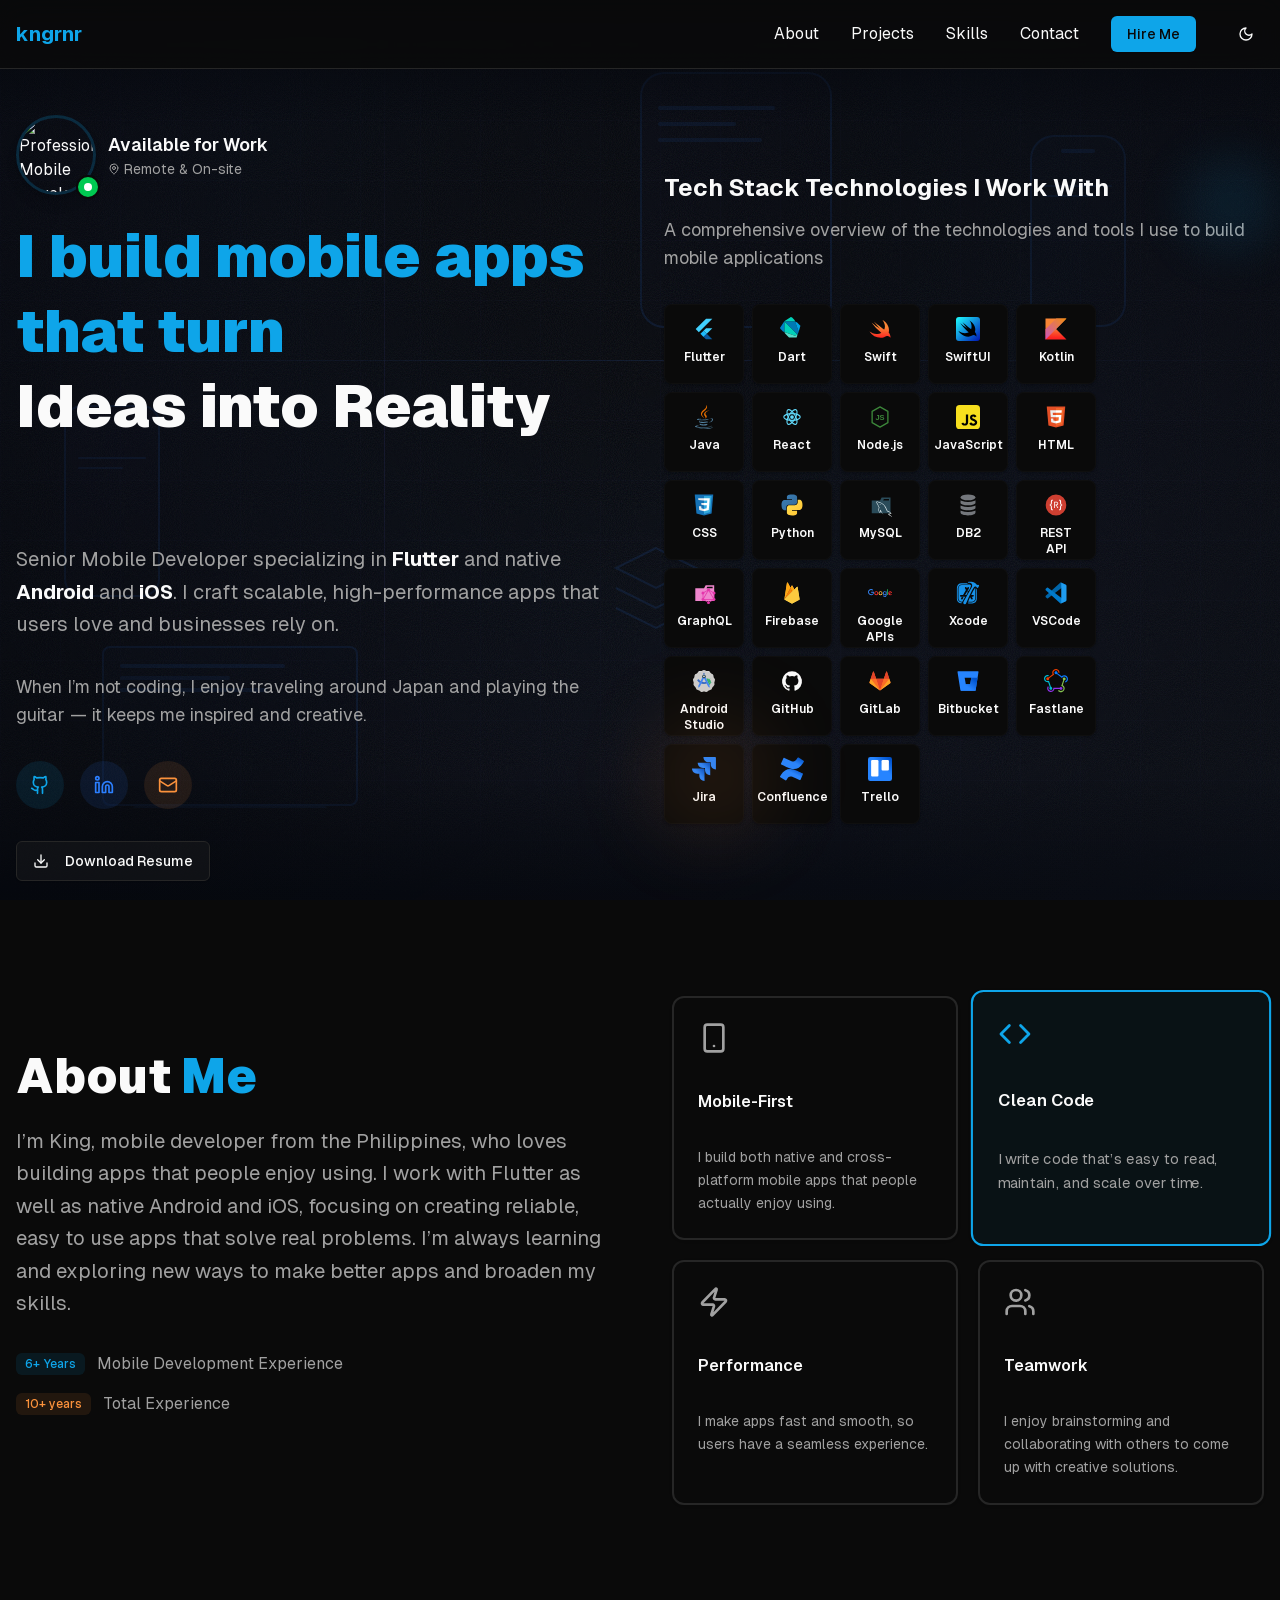
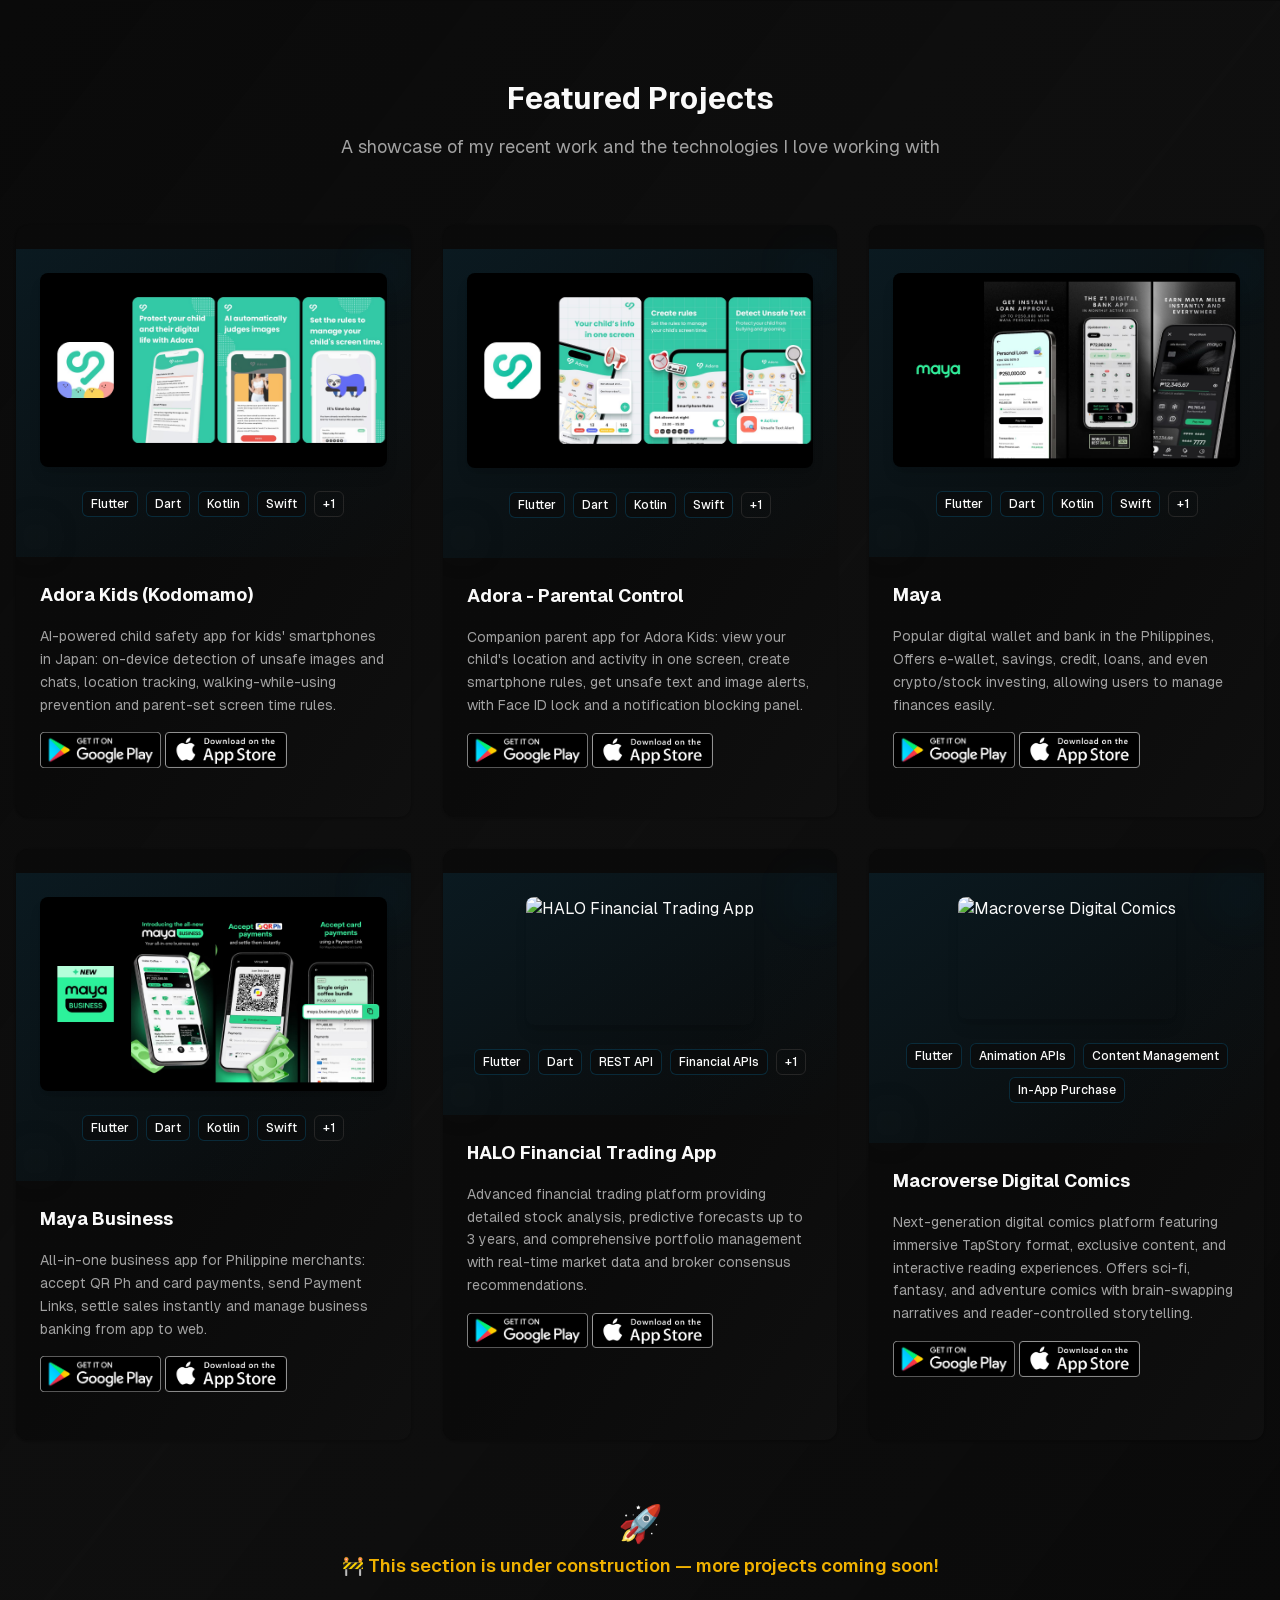
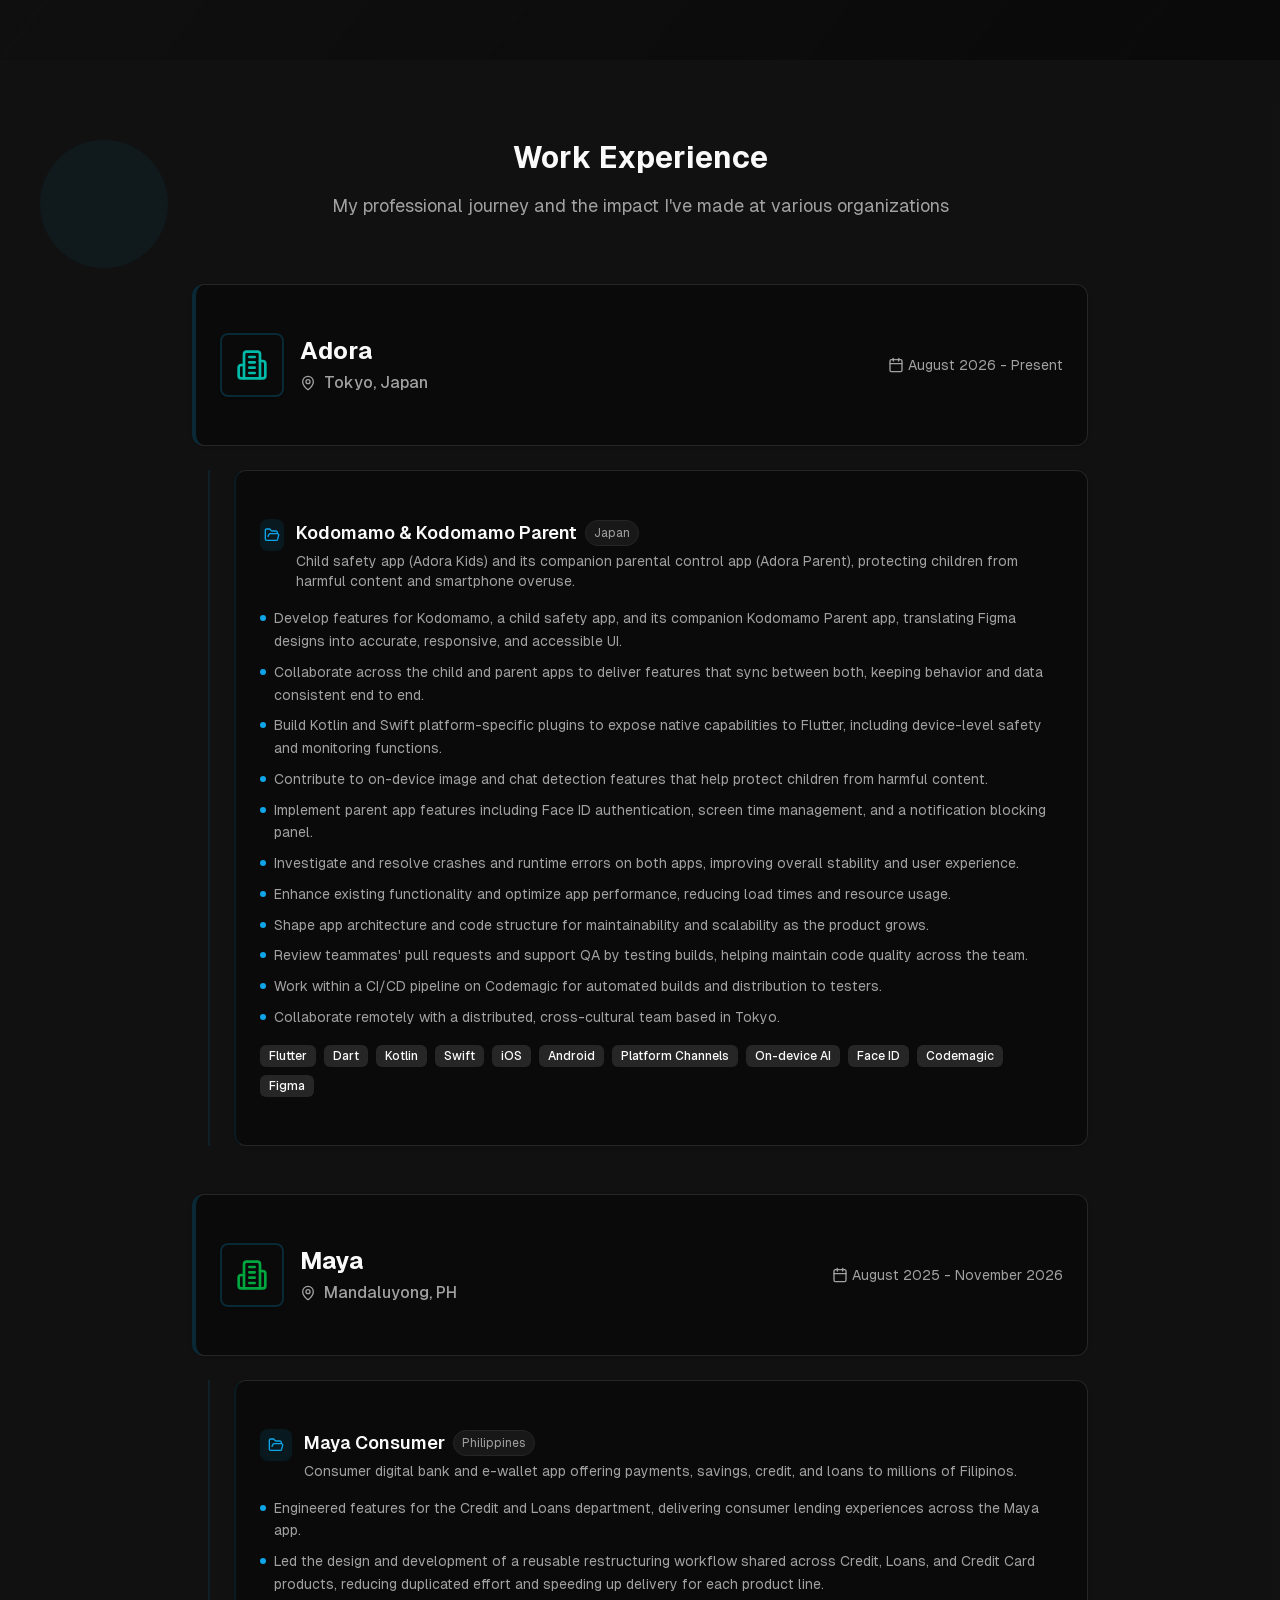
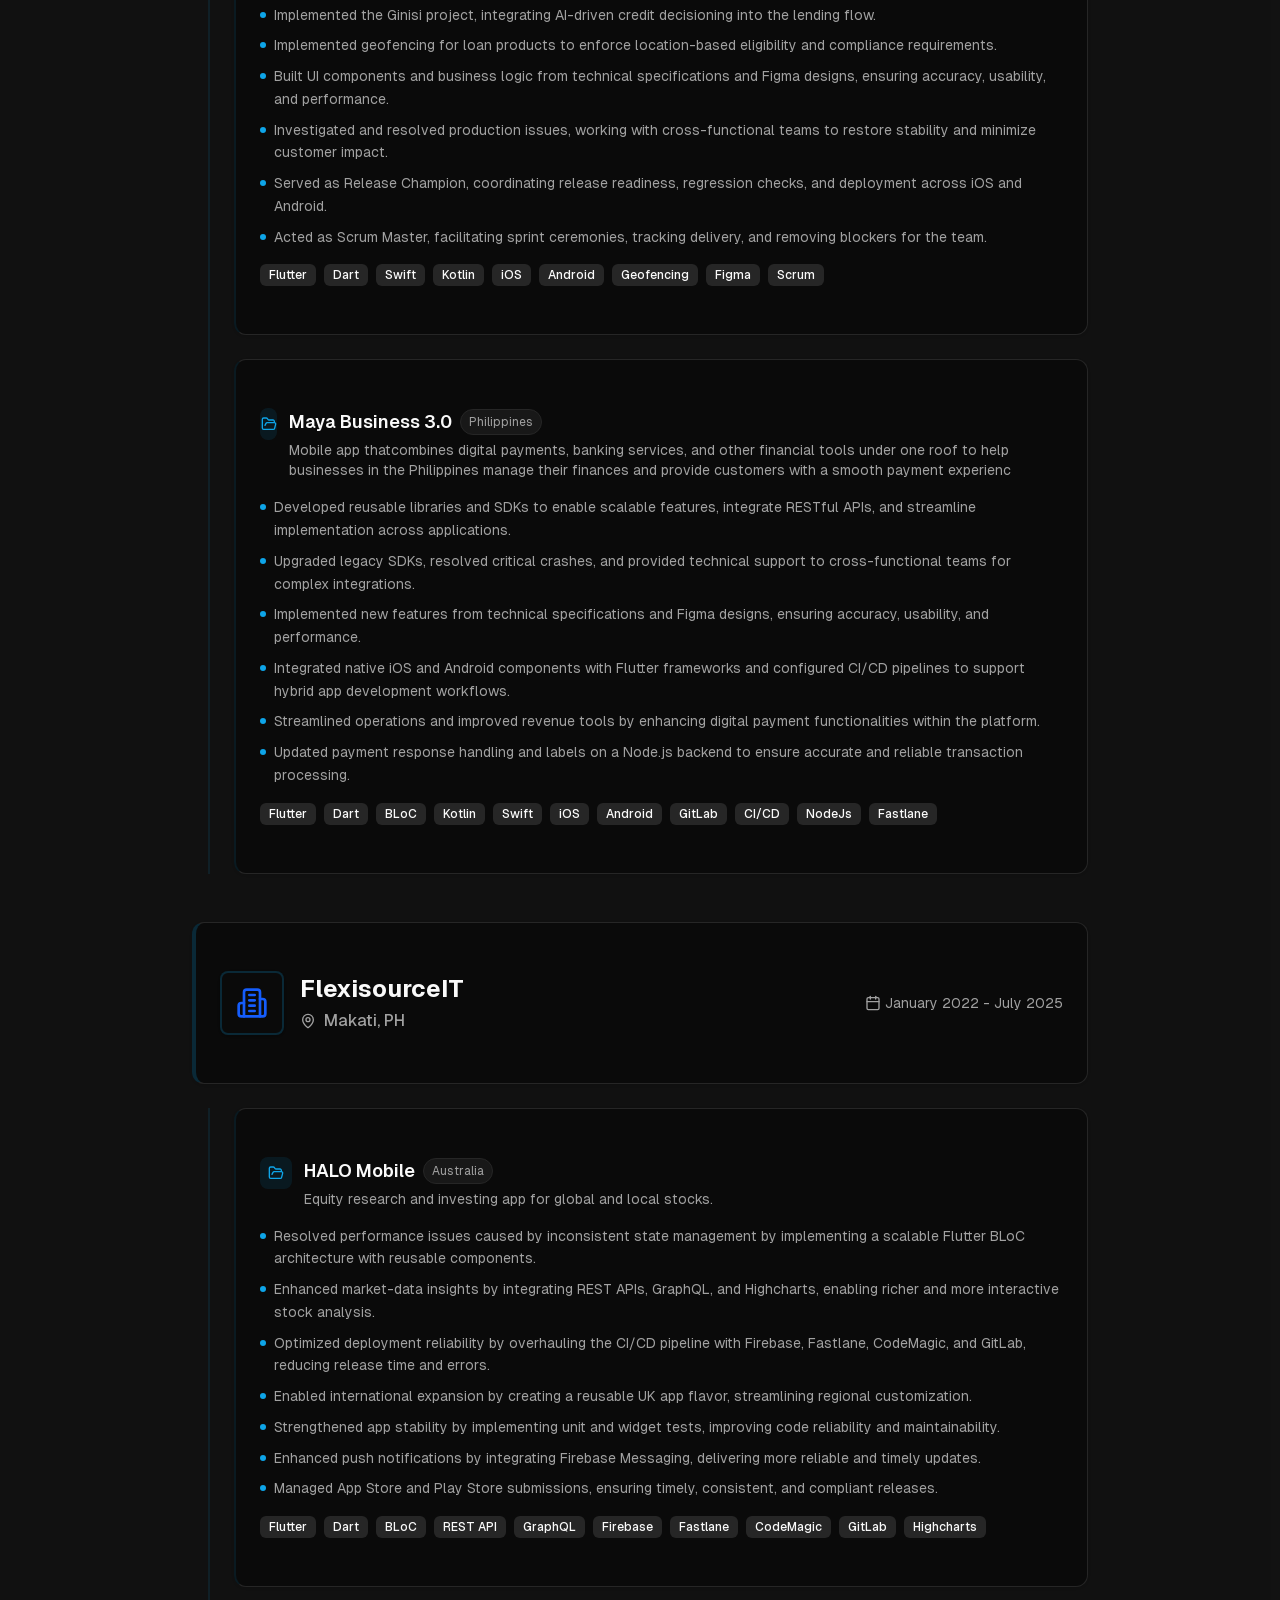
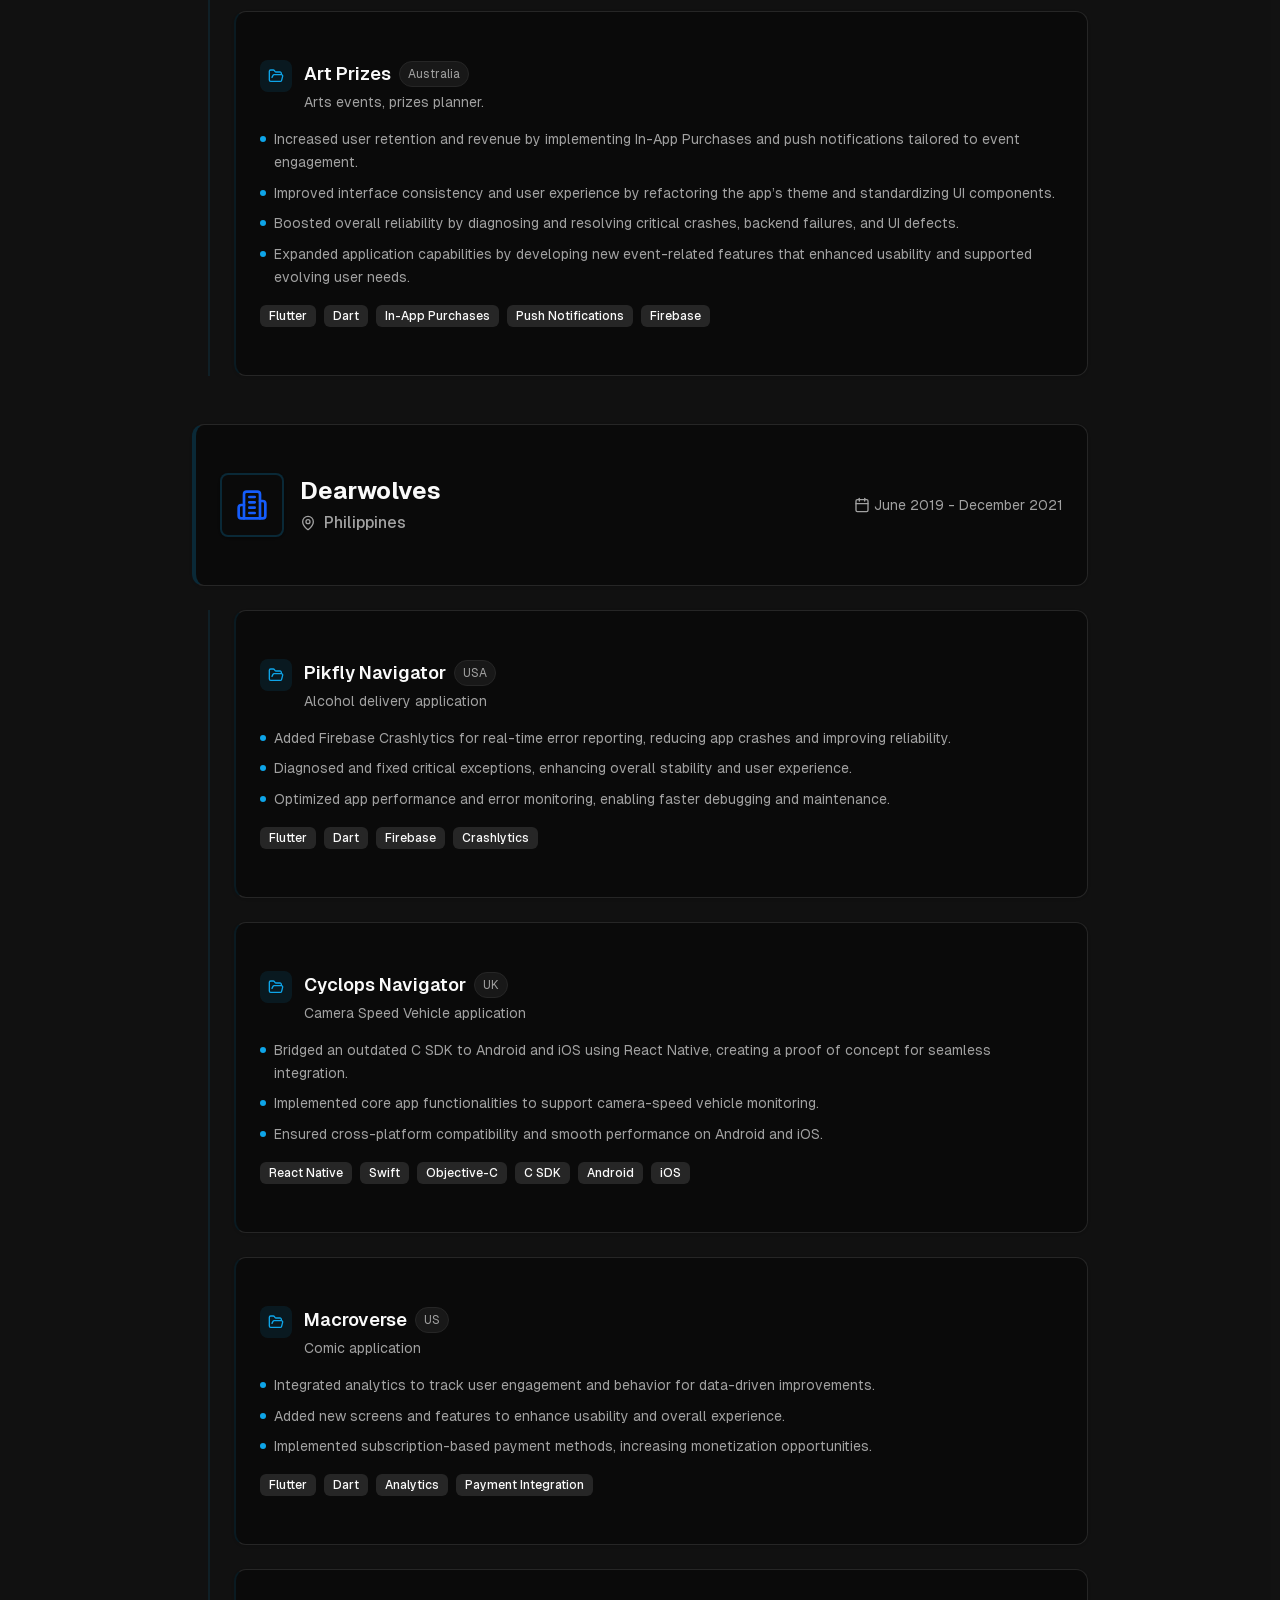
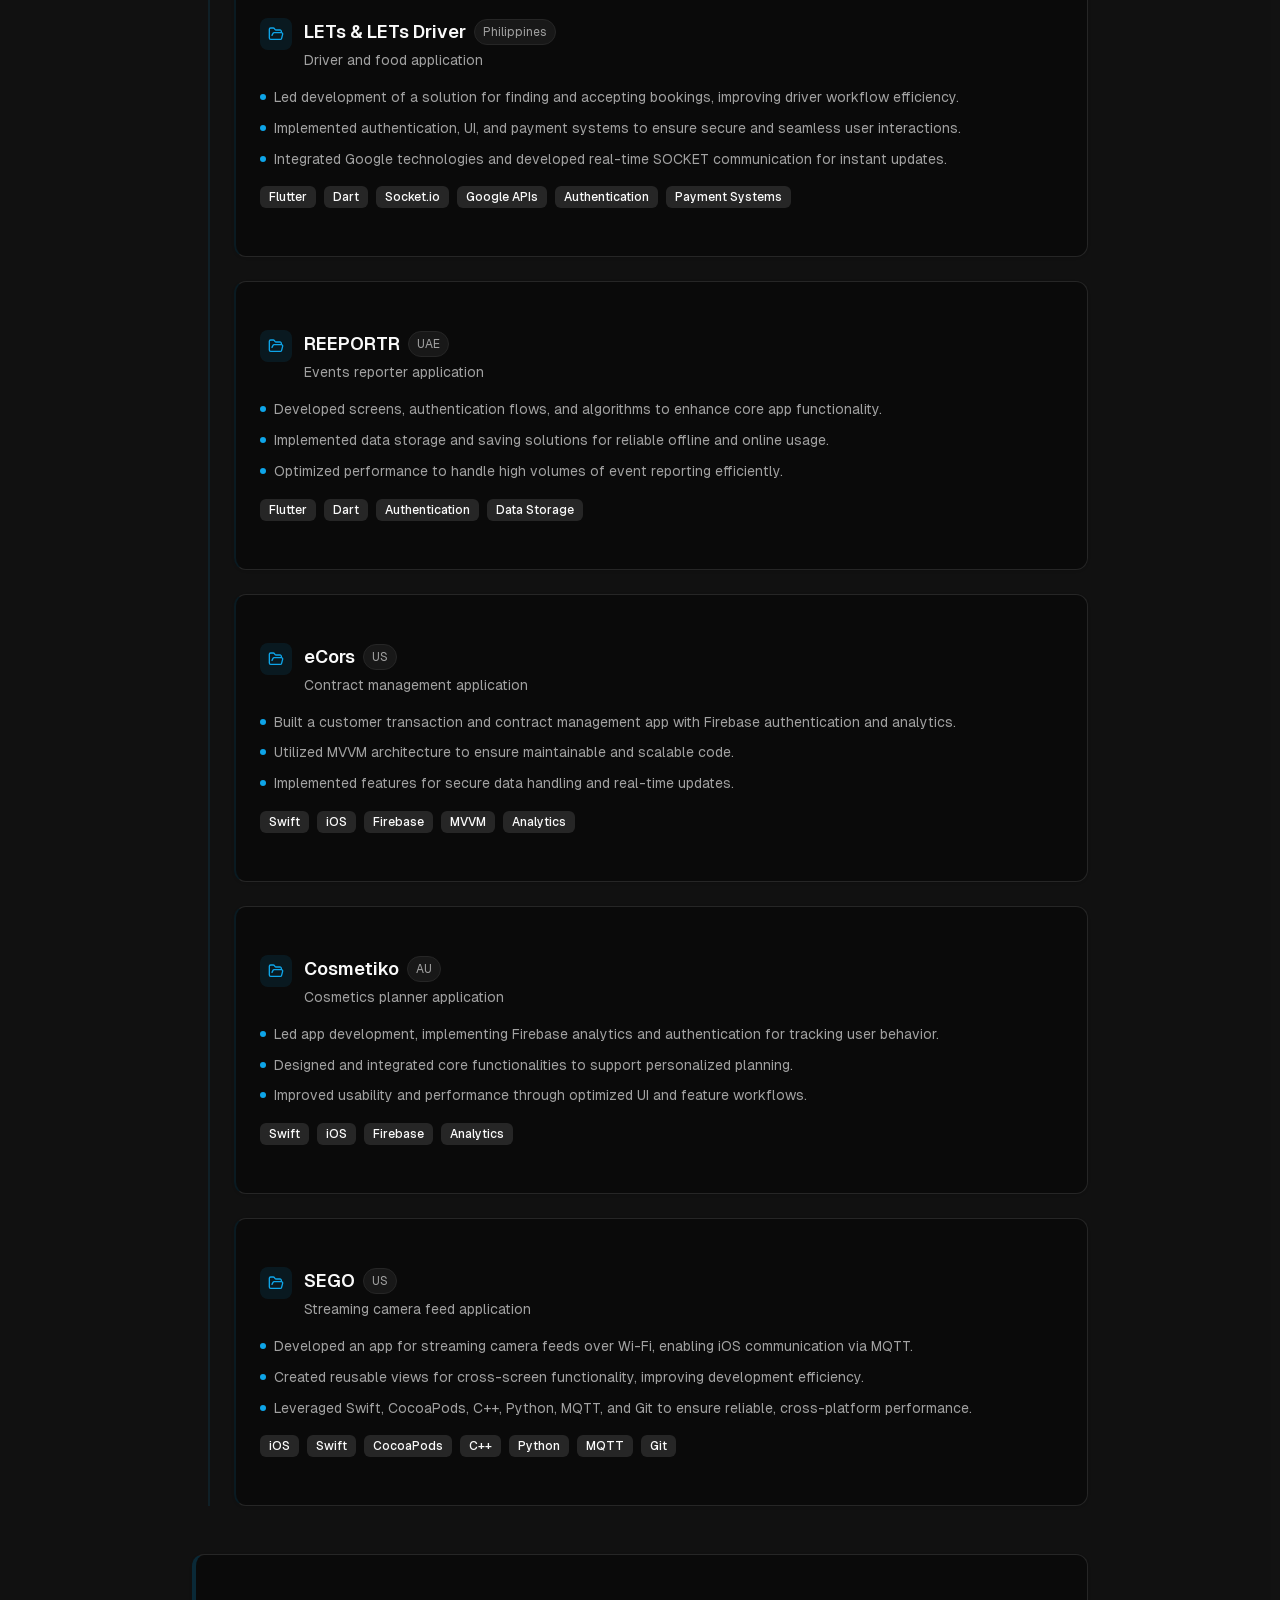
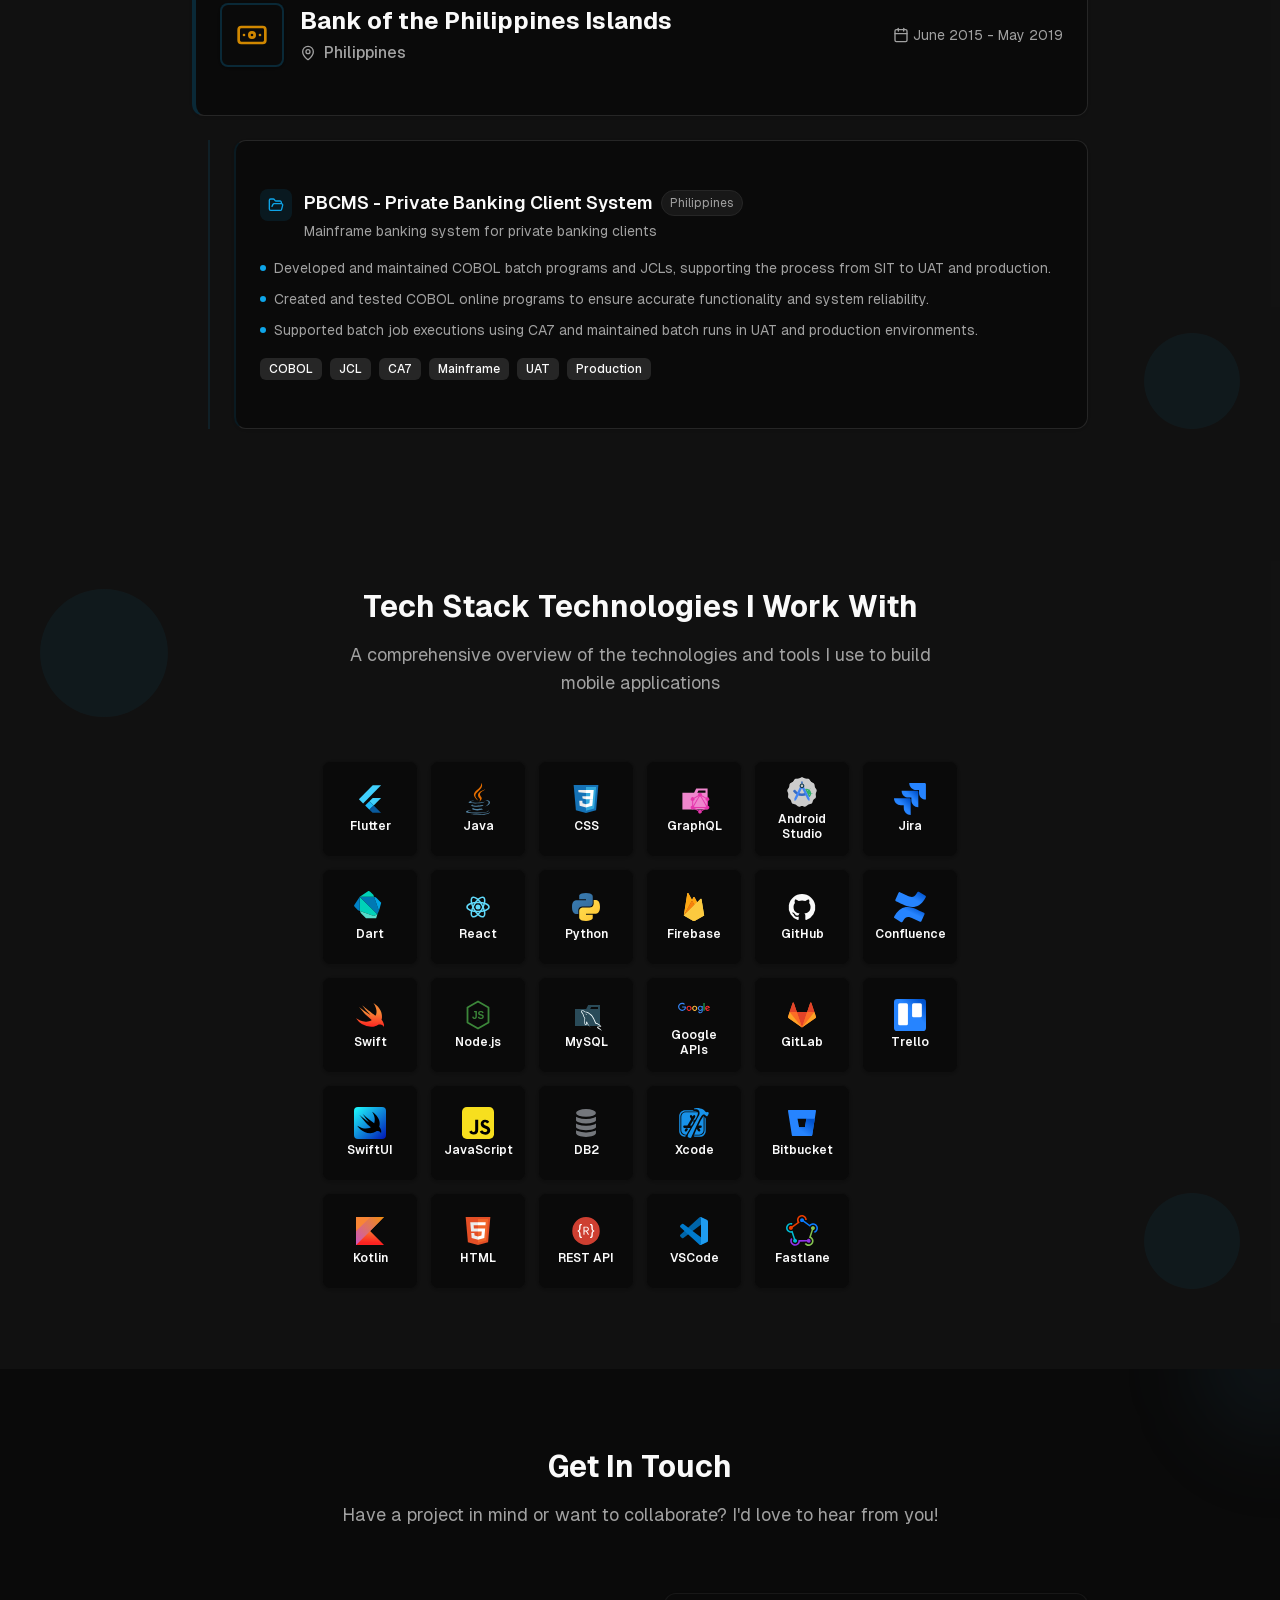
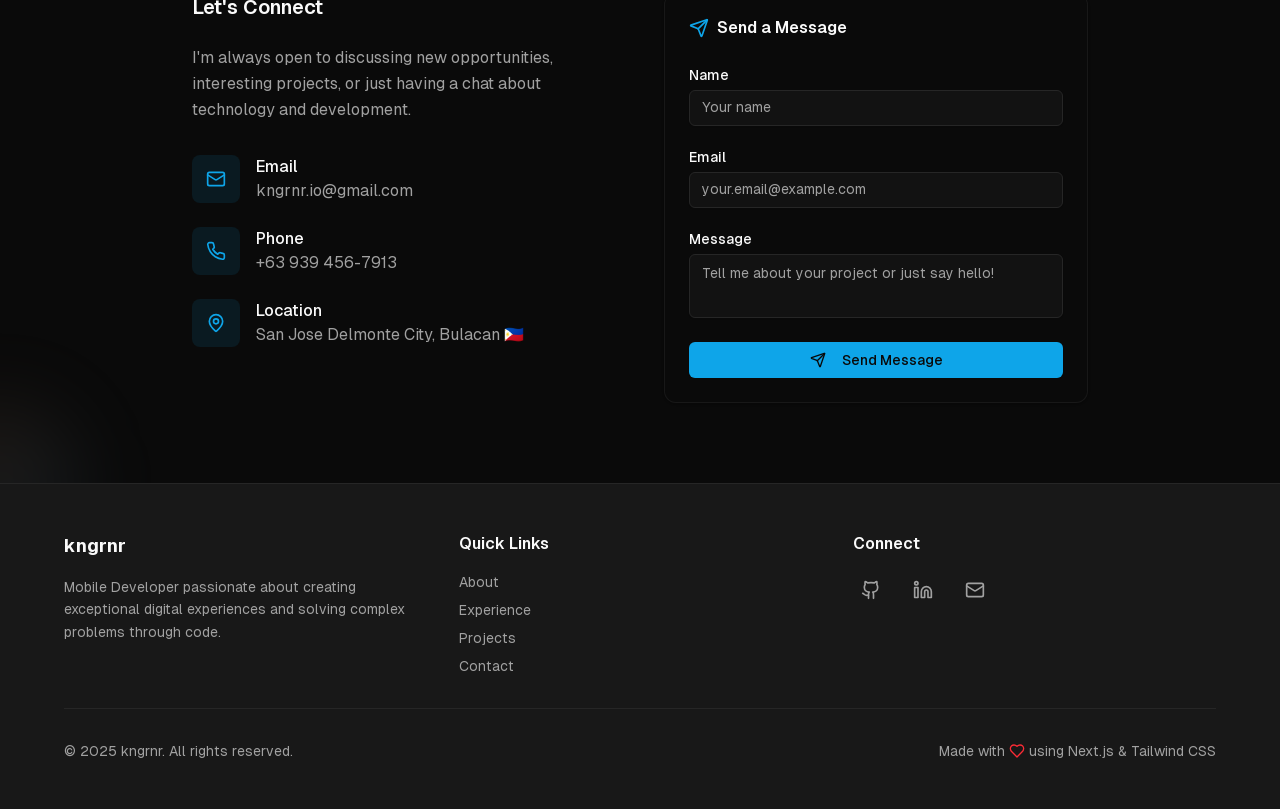
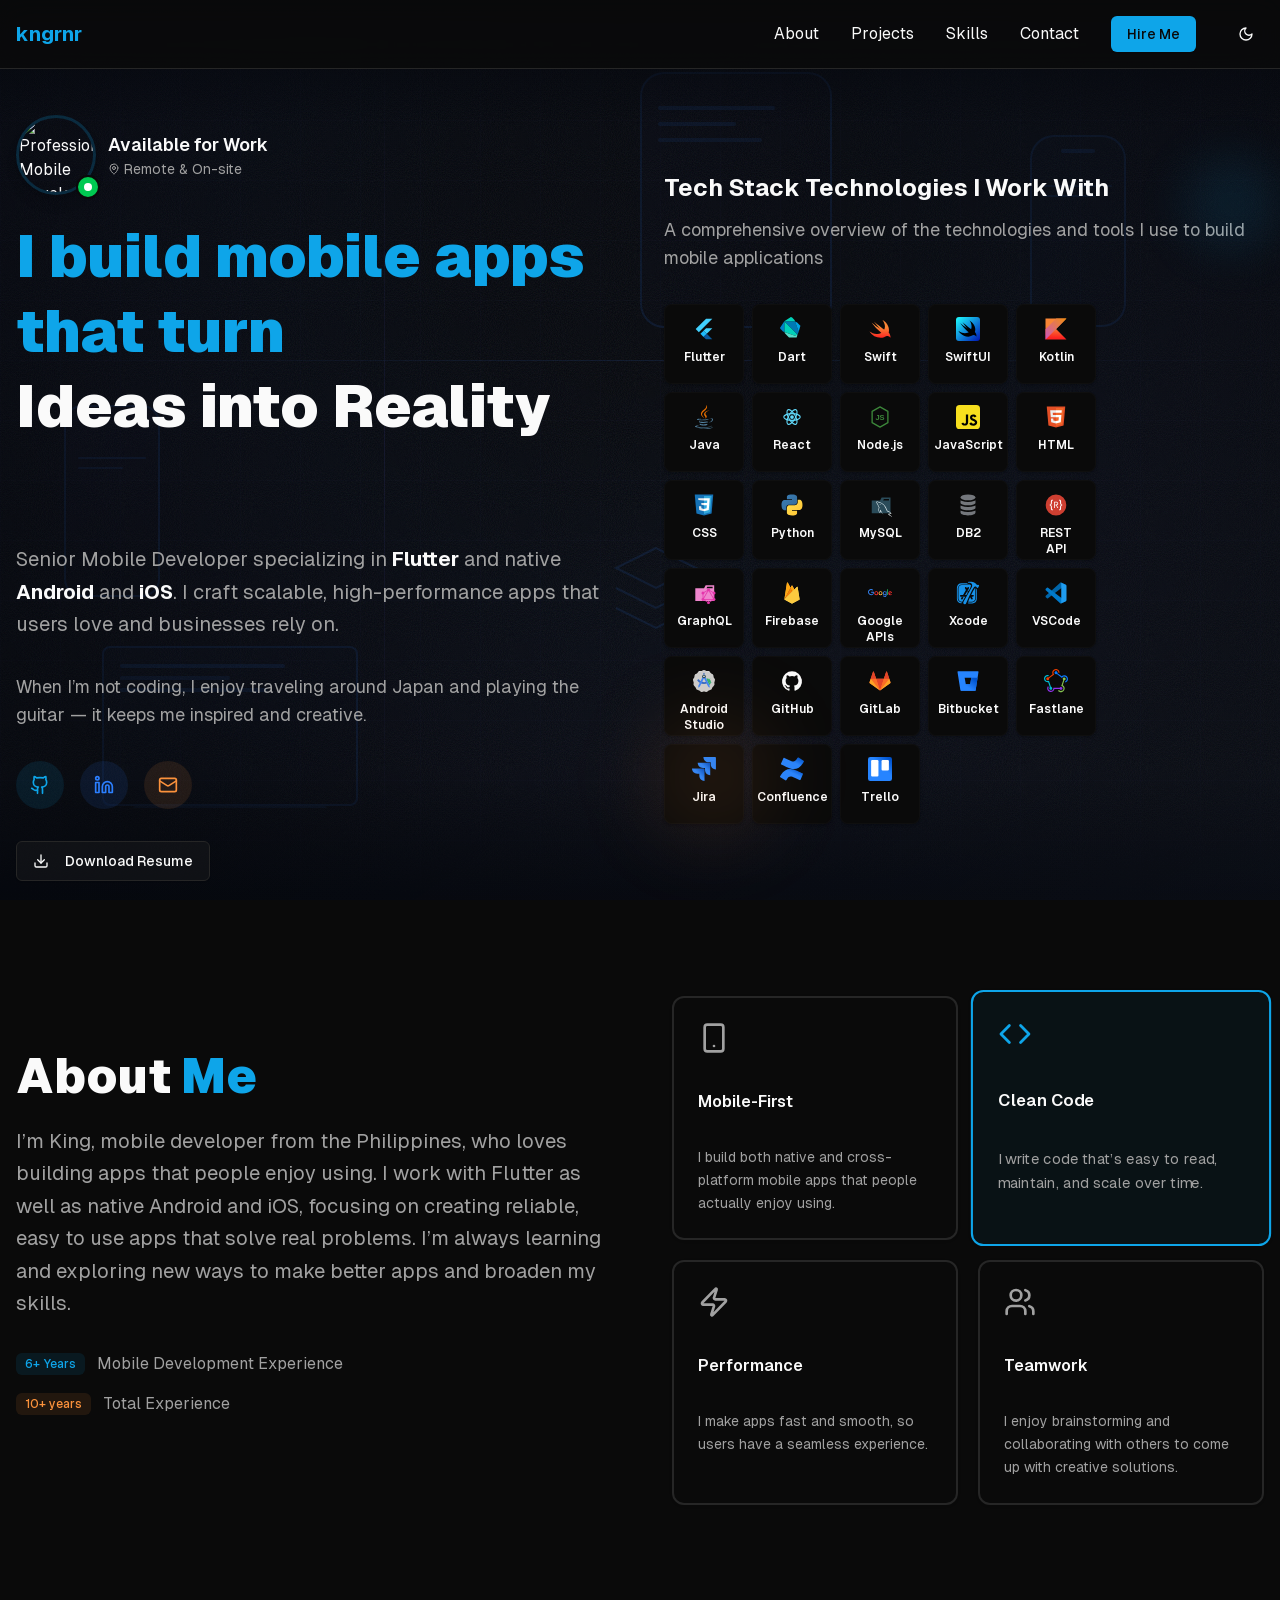
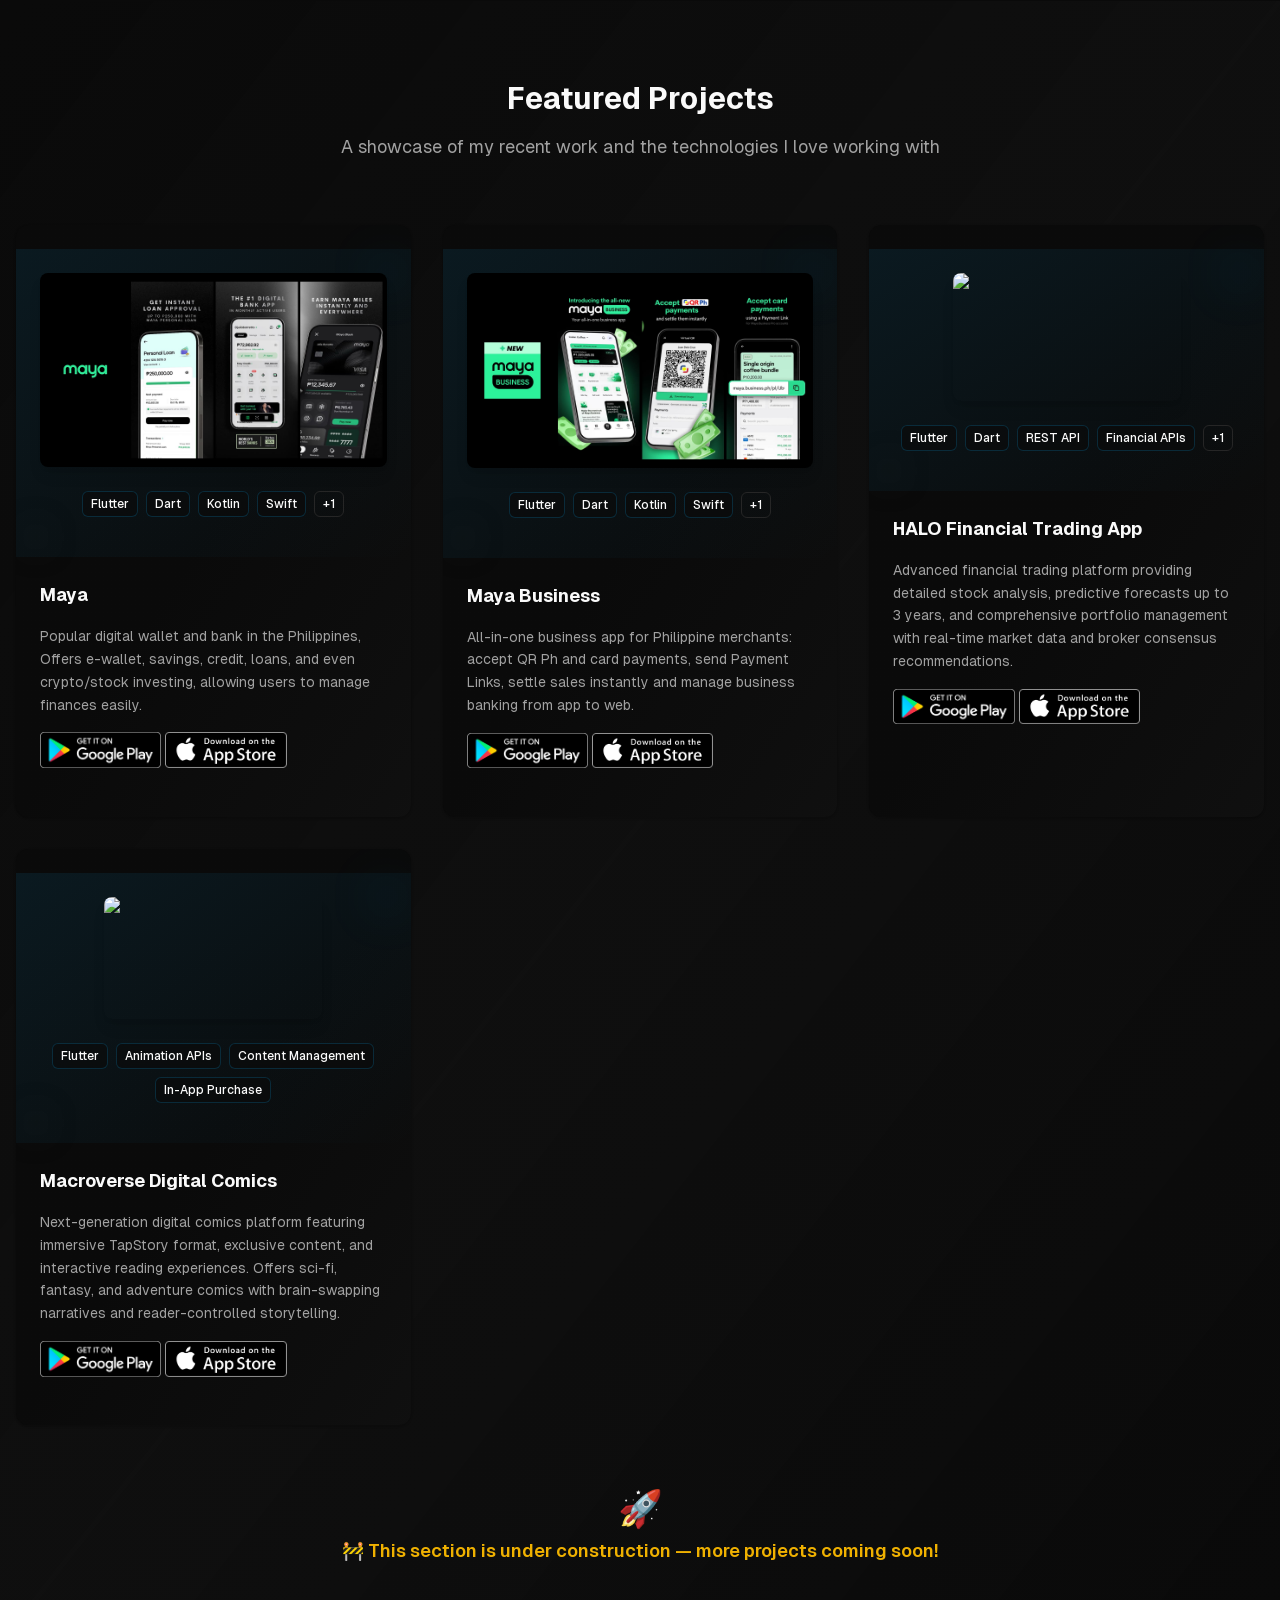
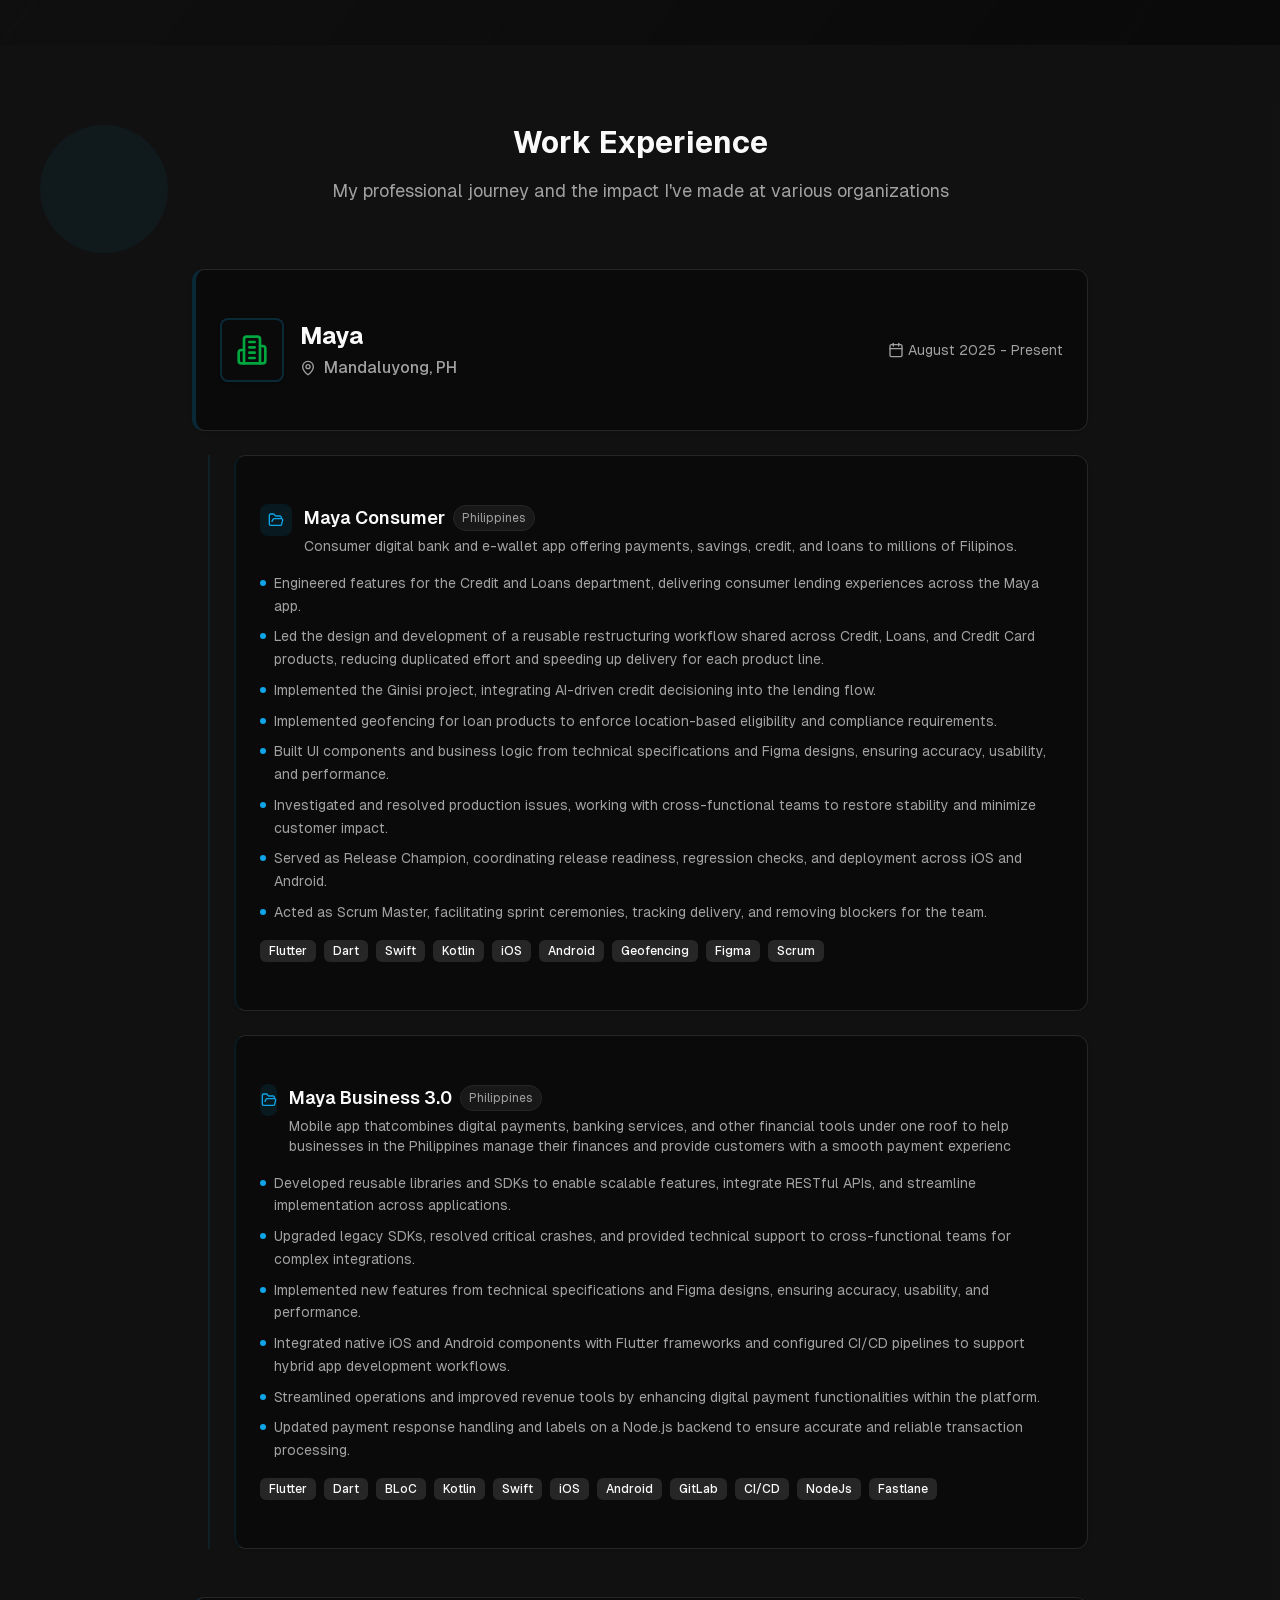
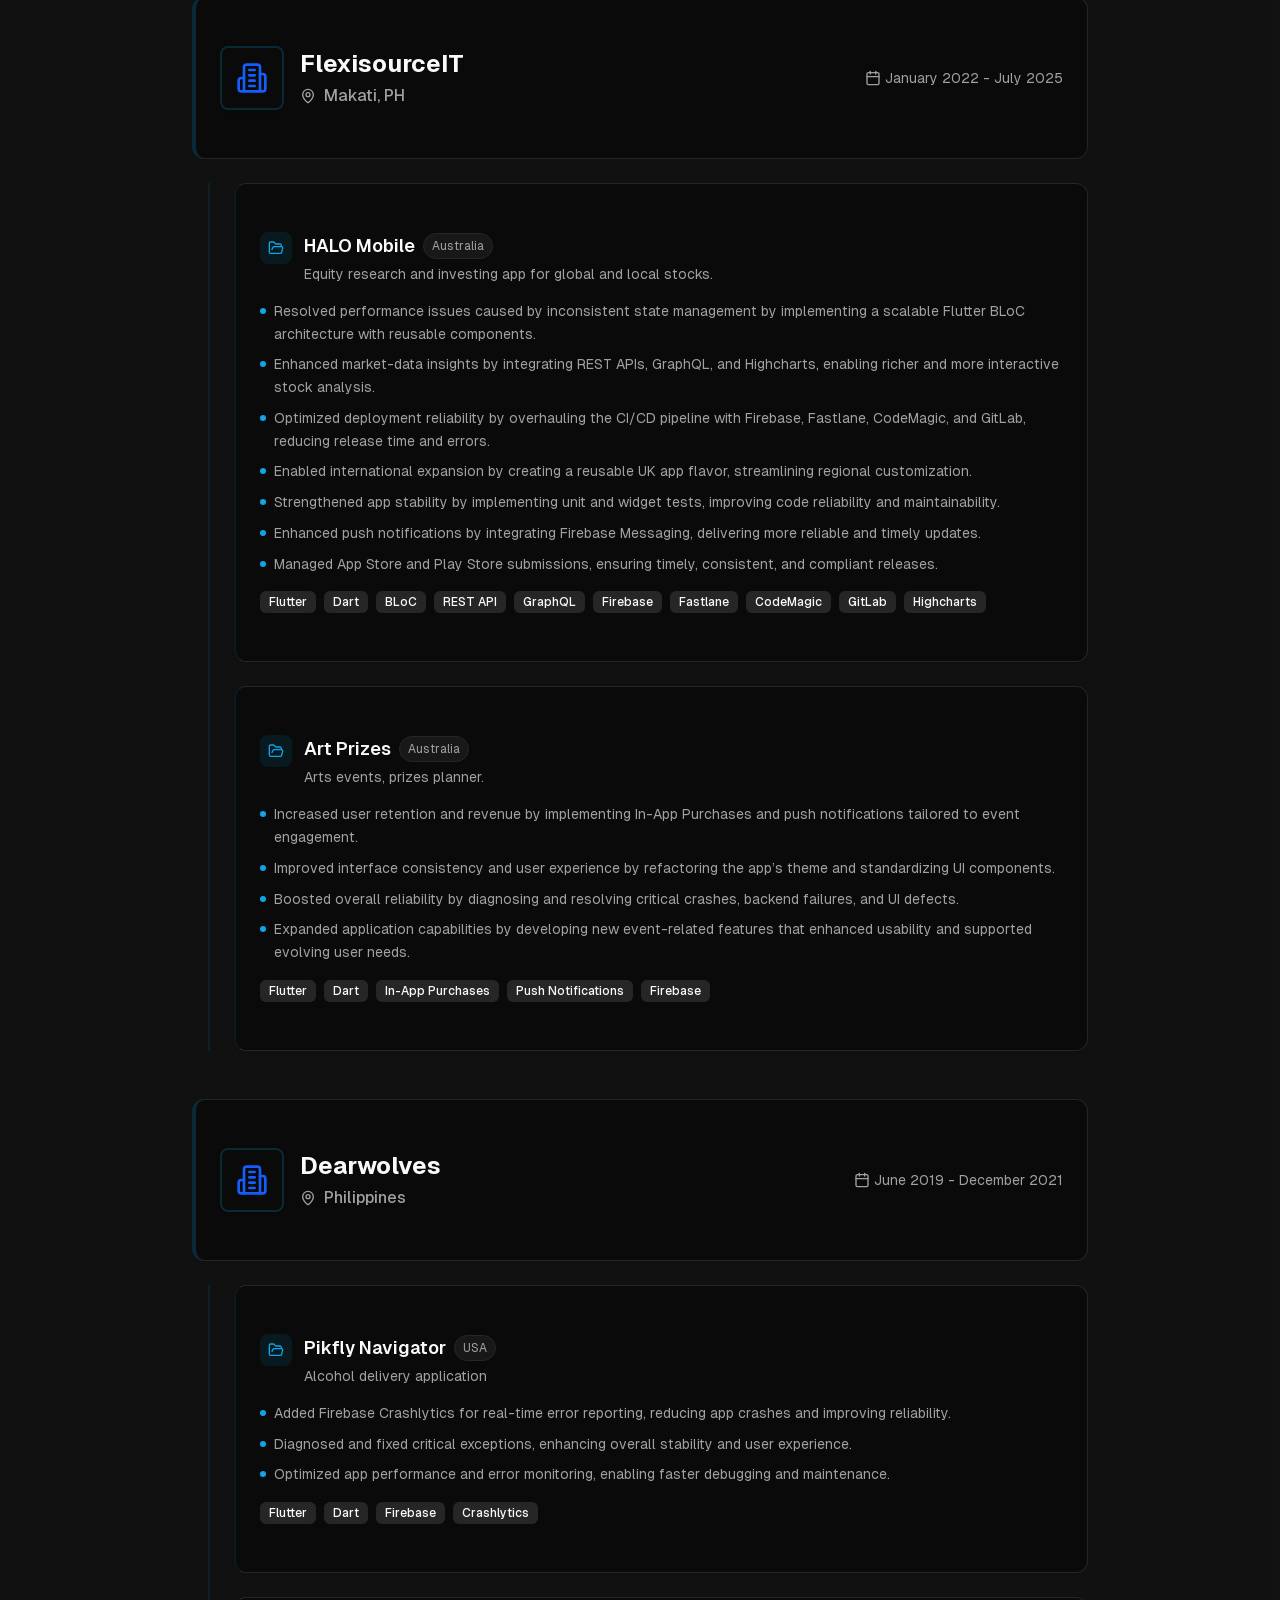
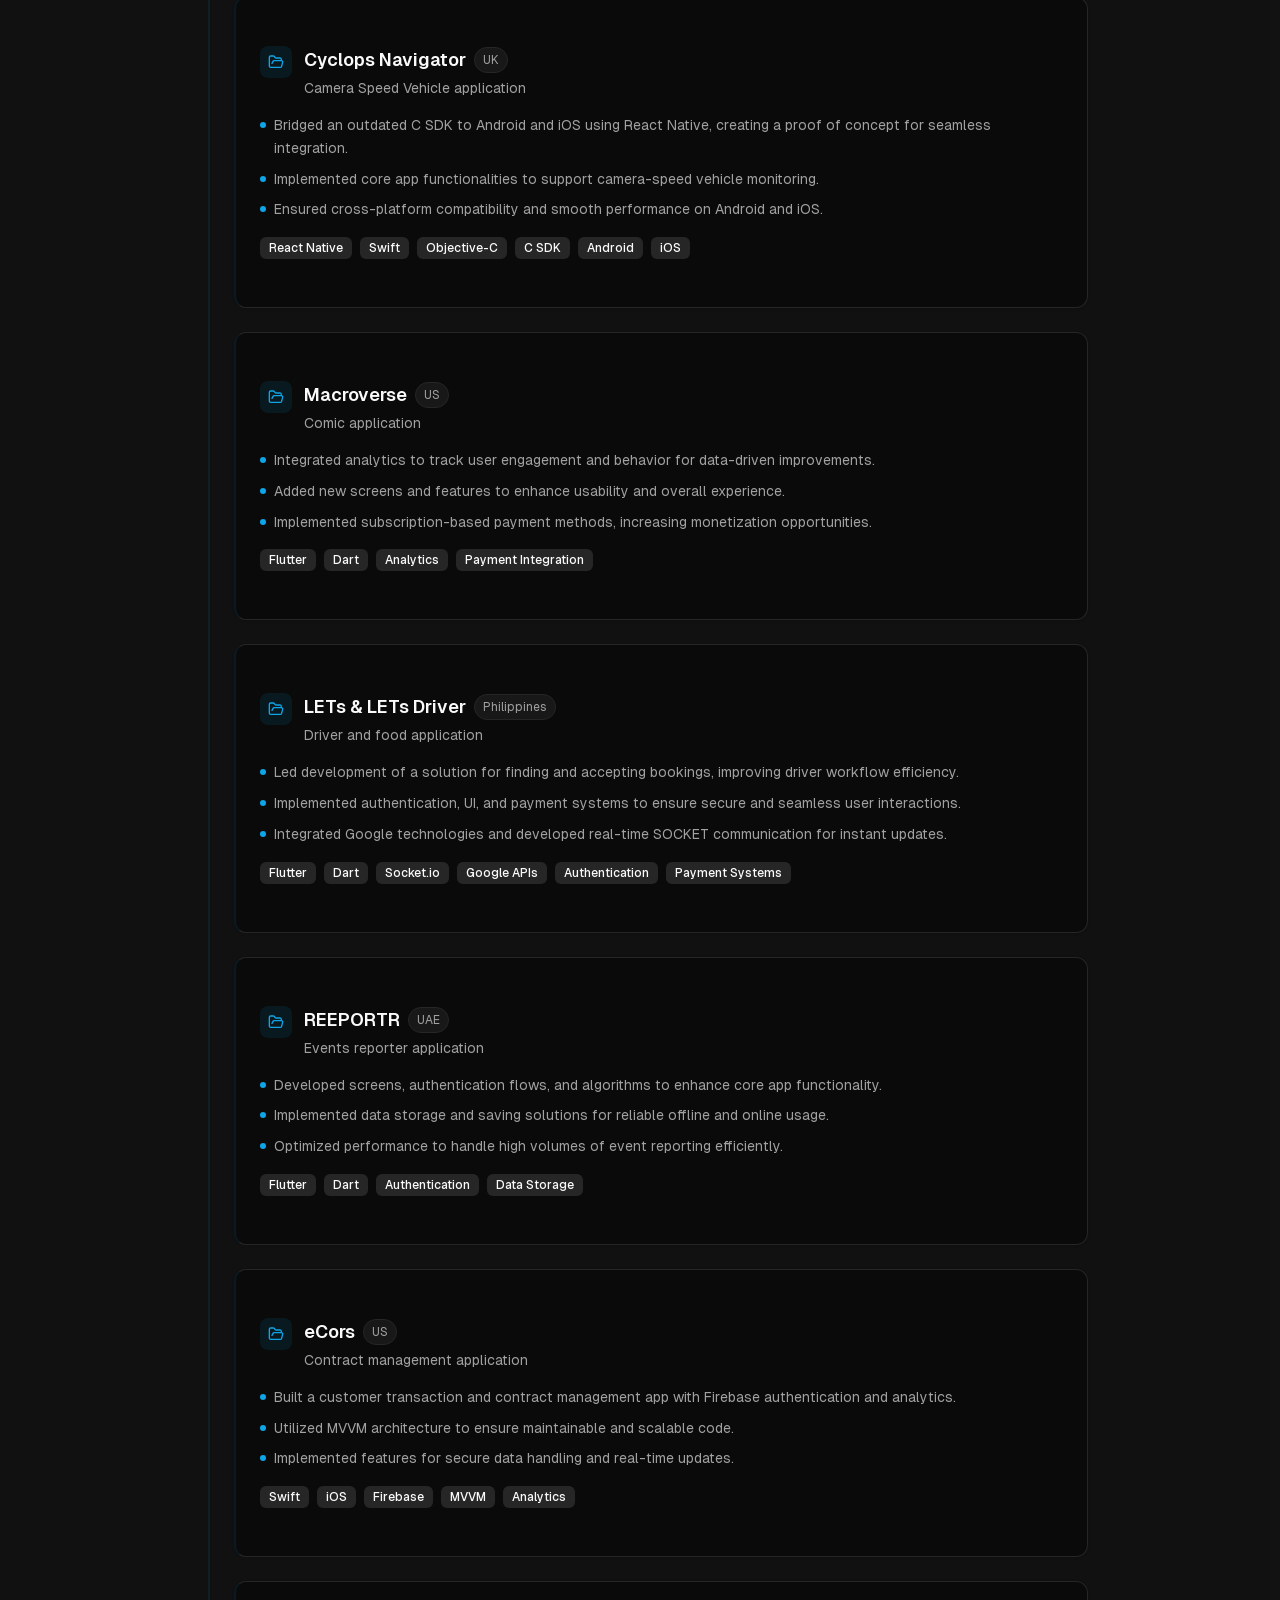
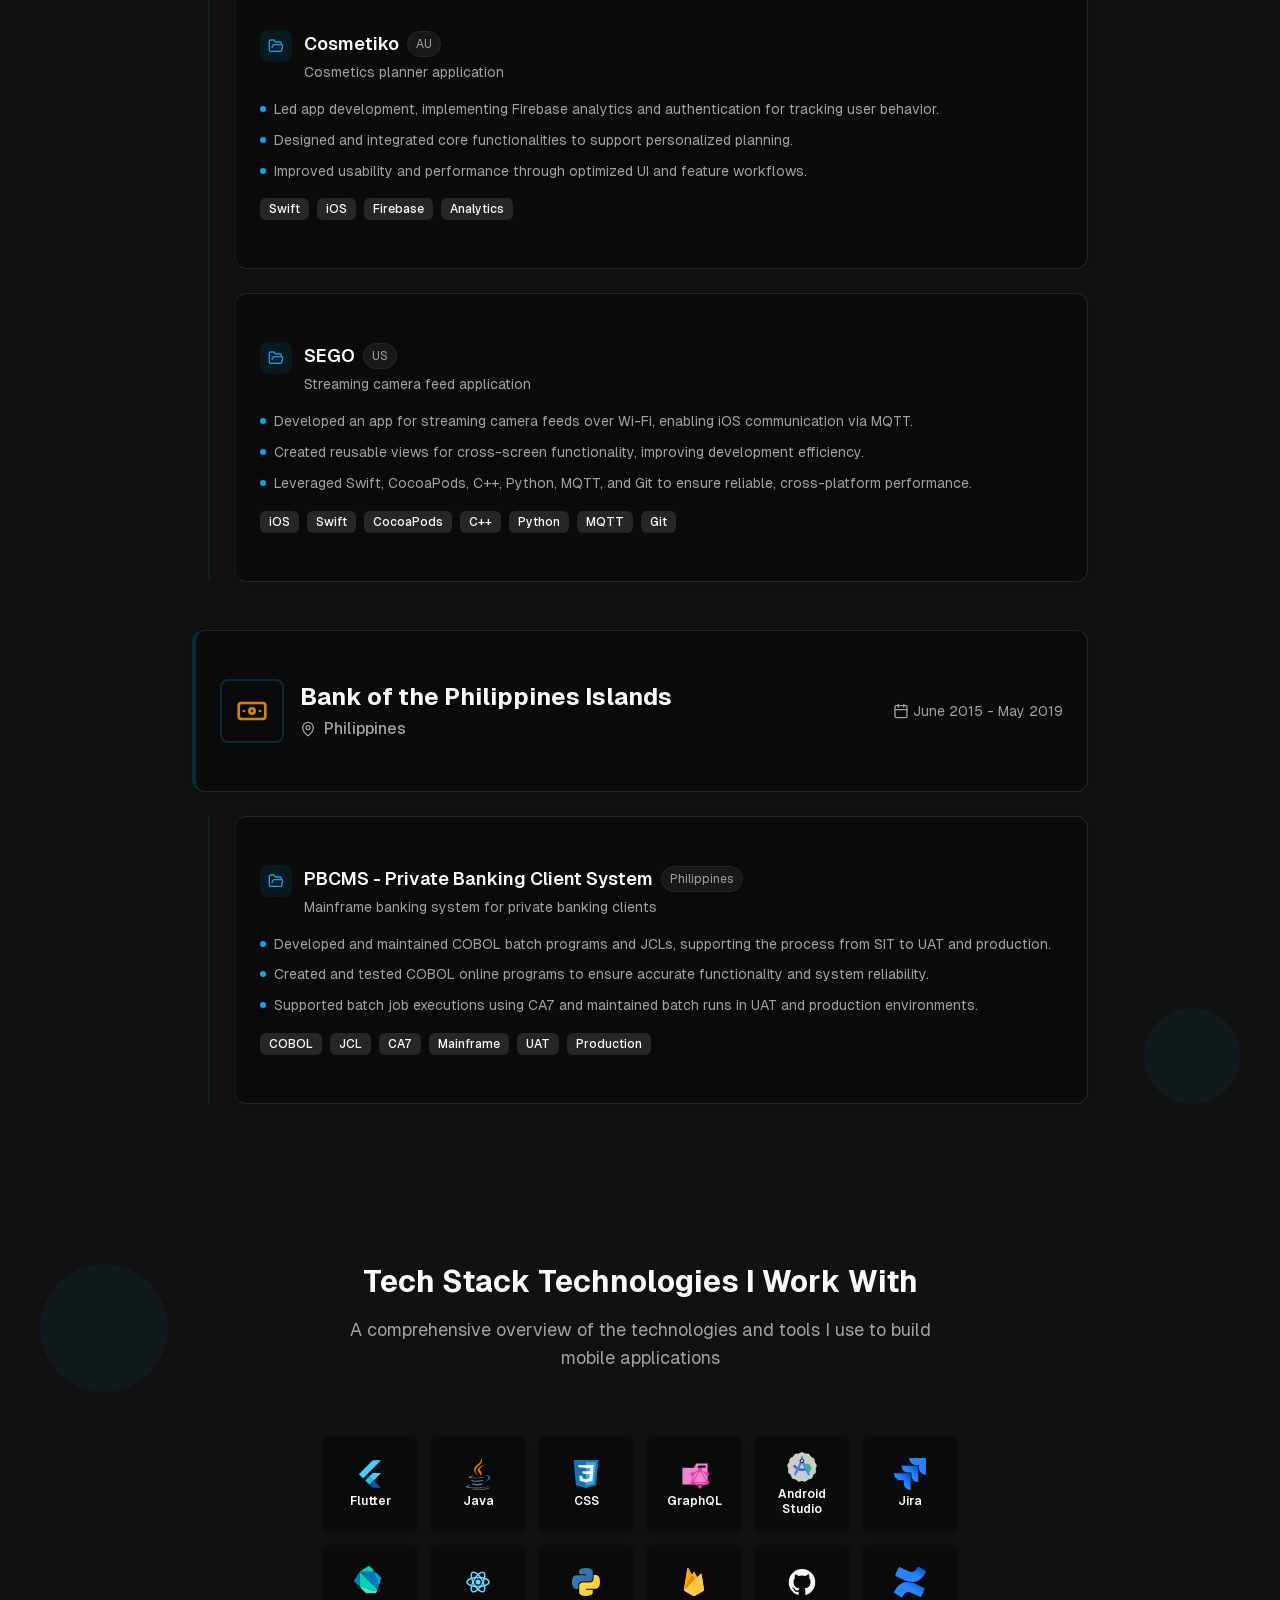
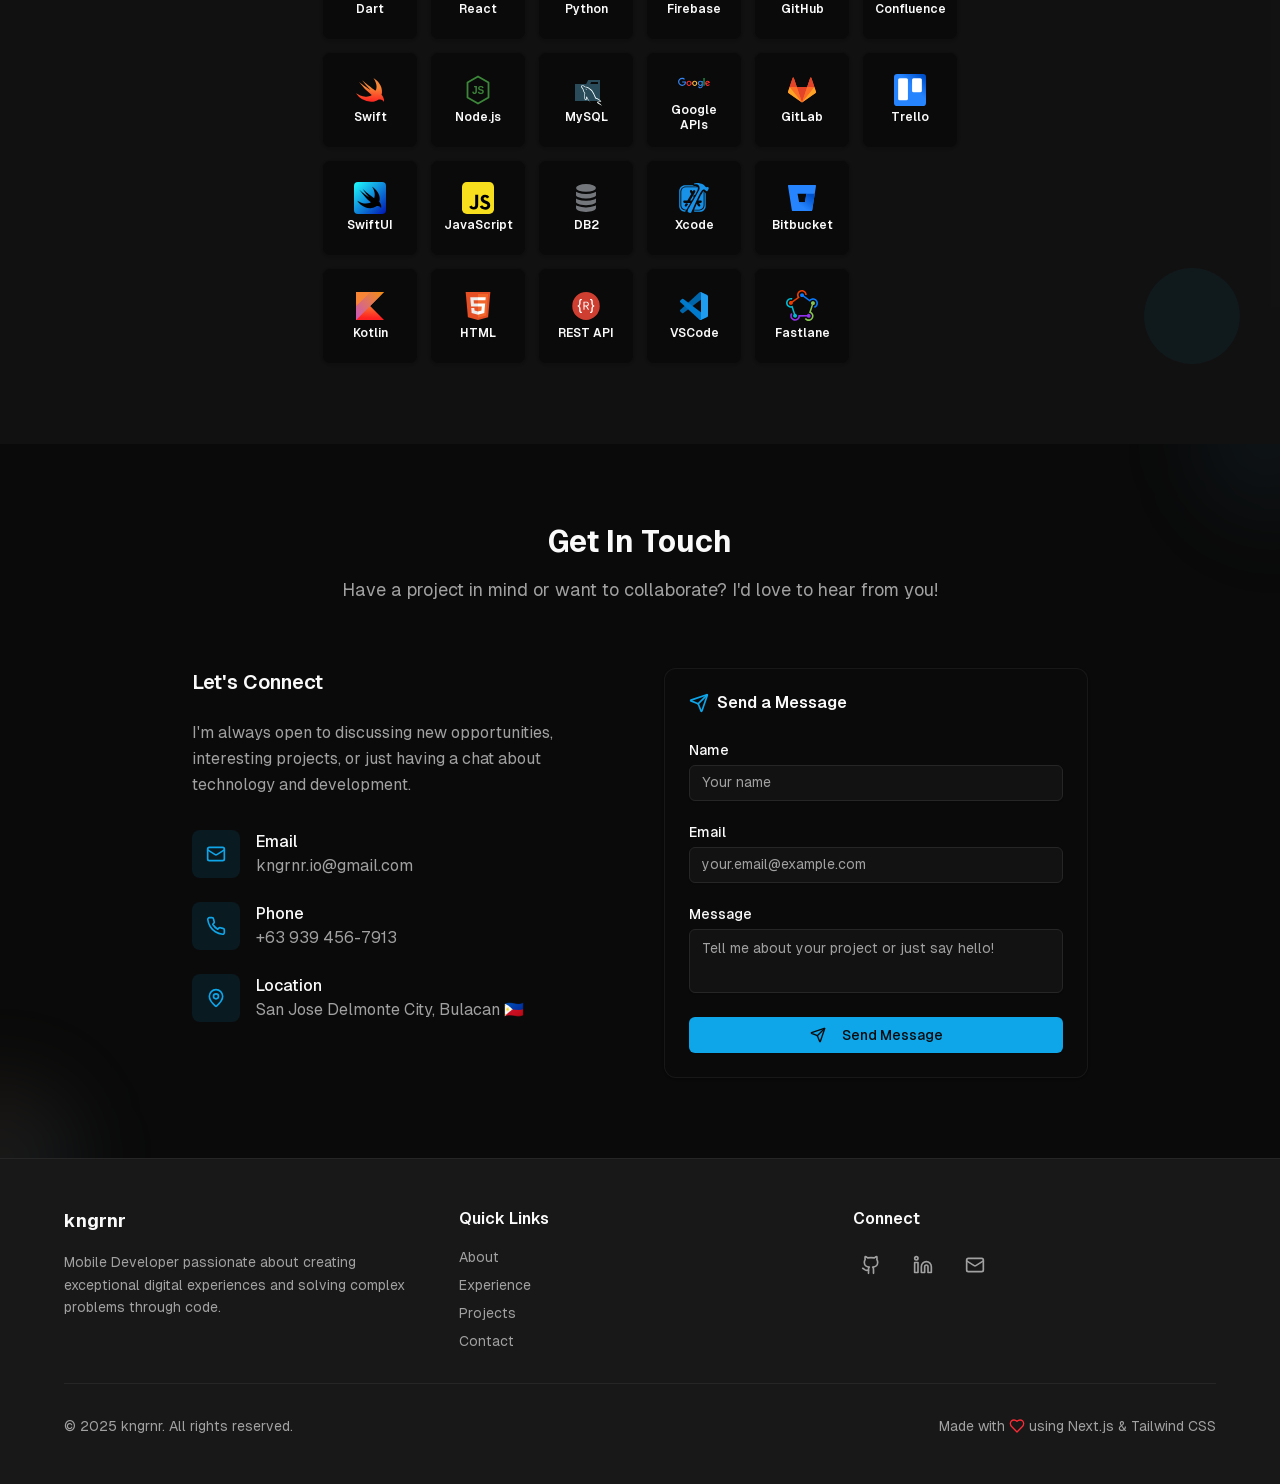
